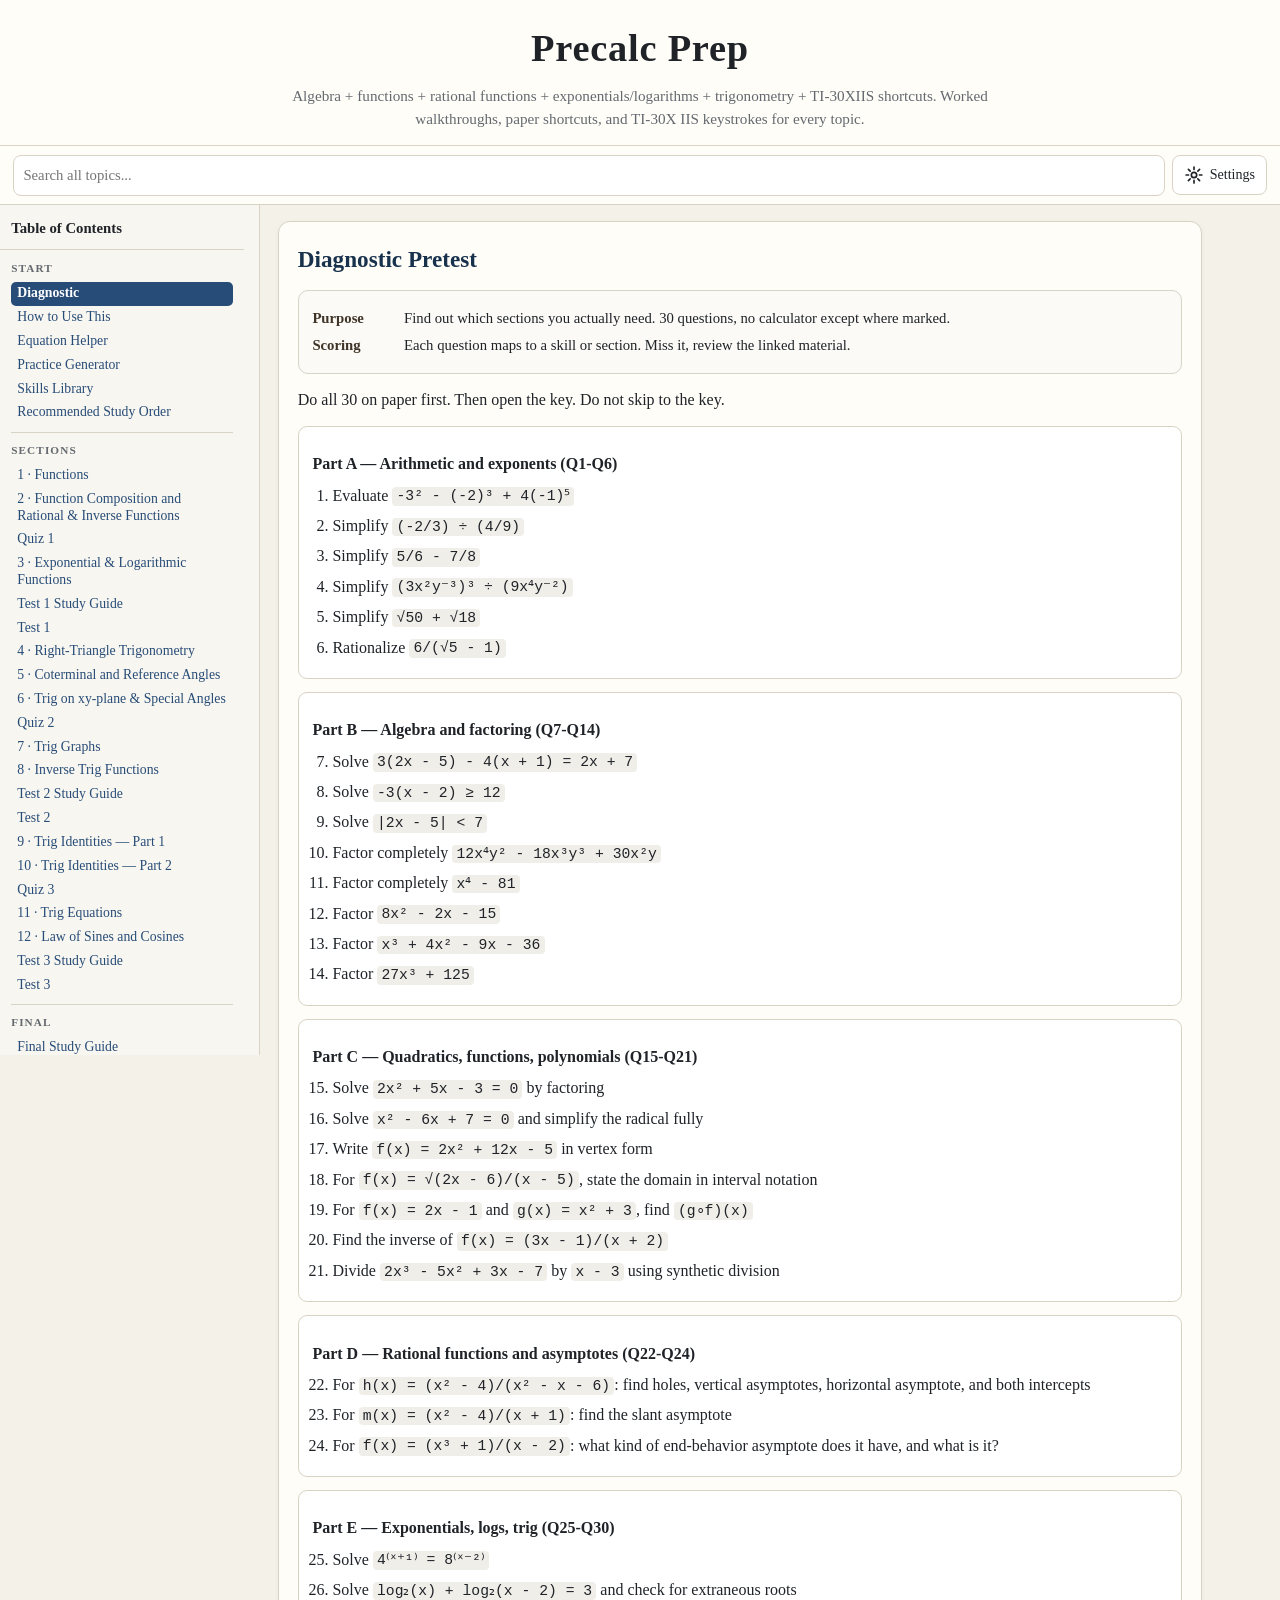
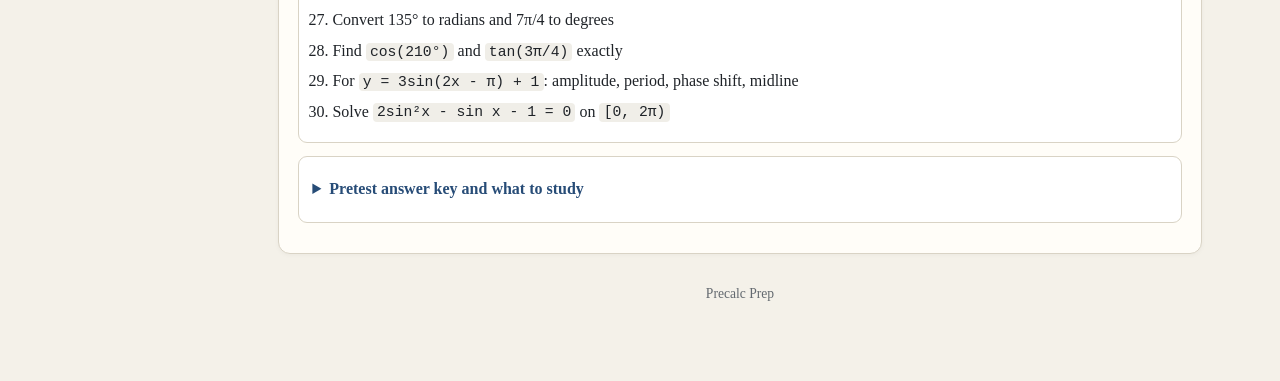
==== precalc-prep.html @ be55c302 "init" ====
<!DOCTYPE html>

<html lang="en">
<head>
<meta charset="utf-8"/>
<meta content="width=device-width,initial-scale=1" name="viewport"/>
<title>Precalc Prep</title>
<link href="manifest.webmanifest" rel="manifest"/>
<link href="icons/icon-180.png" rel="apple-touch-icon"/>
<link href="icons/icon-192.png" rel="icon" type="image/png"/>
<meta content="#274c77" name="theme-color"/>
<meta content="yes" name="apple-mobile-web-app-capable"/>
<meta content="yes" name="mobile-web-app-capable"/>
<meta content="Precalc Prep" name="apple-mobile-web-app-title"/>
<meta content="default" name="apple-mobile-web-app-status-bar-style"/>
<style>
:root{
  --bg:#f4f1e9; --paper:#fffdf8; --ink:#1f2328; --muted:#63696f; --line:#d9d3c5;
  --accent:#274c77; --accent2:#7a4f01; --soft:#eef4fb; --warn:#fff4d6; --good:#eef7ea;
  --ti:#efeaff; --ti-line:#b9aee8; --ti-ink:#3f2f7a;
}
*{box-sizing:border-box}
html{scroll-behavior:smooth}
body{margin:0;font-family:Georgia,"Times New Roman",serif;color:var(--ink);
  background:var(--bg);line-height:1.55;font-size:1rem}
header{background:var(--paper);border-bottom:1px solid var(--line);padding:1.2rem 1.1rem .9rem;text-align:center}
h1{font-size:clamp(1.6rem,4vw,2.4rem);margin:0;letter-spacing:.02em}
.subtitle{color:var(--muted);margin:.3rem auto 0;max-width:760px;font-size:.95rem}
.toolbar{position:sticky;top:0;z-index:20;display:flex;gap:.45rem;flex-wrap:wrap;align-items:center;
  padding:.55rem .8rem;background:rgba(255,253,248,.97);border-bottom:1px solid var(--line);
  backdrop-filter:blur(8px)}
.toolbar input{flex:1;min-width:180px;padding:.5rem .6rem;border:1px solid var(--line);
  border-radius:8px;font:inherit;font-size:.92rem;background:#fff}
button,.btn{border:1px solid var(--line);background:#fff;border-radius:8px;padding:.45rem .7rem;
  font:inherit;font-size:.88rem;cursor:pointer;color:var(--ink)}
button:hover{background:var(--soft)}
button[aria-pressed="true"]{background:var(--accent);color:#fff;border-color:var(--accent)}
.layout{display:grid;grid-template-columns:250px minmax(0,1fr);max-width:1320px;margin:auto;align-items:start}
nav{padding:.8rem .7rem 2rem;border-right:1px solid var(--line);background:#f8f6f0;
  position:sticky;top:50px;max-height:calc(100vh - 50px);overflow:auto}
.navgrp{margin-bottom:.9rem}
nav h2{font-size:.72rem;margin:.2rem 0 .35rem;text-transform:uppercase;letter-spacing:.1em;
  color:var(--muted);font-weight:700}
nav a{display:block;color:var(--accent);text-decoration:none;padding:.24rem .4rem;border-radius:5px;
  font-size:.9rem;line-height:1.3}
nav a:hover{background:var(--soft)}
nav a.active{background:var(--accent);color:#fff;font-weight:700}
main{padding:1rem 1.1rem 4rem;max-width:960px;width:100%}
section{background:var(--paper);border:1px solid var(--line);border-radius:12px;
  padding:1.1rem 1.2rem;margin:0 0 1rem;box-shadow:0 1px 5px rgba(0,0,0,.04)}
section[hidden]{display:none}
h2{font-size:1.45rem;margin:.1rem 0 .8rem;color:#18324d}
h3{font-size:1.1rem;margin:1rem 0 .4rem;color:#3f3427}
h4{margin:.85rem 0 .35rem;font-size:1rem}
p{margin:.45rem 0}

/* ---- collapsible topic blocks ---- */
details.blk{border:1px solid var(--line);border-radius:9px;background:#fff;margin:.55rem 0;
  overflow:hidden}
details.blk>summary{cursor:pointer;list-style:none;padding:.6rem .75rem;font-weight:700;
  font-size:1.02rem;color:#2c3f56;background:#faf8f2;display:flex;align-items:center;gap:.5rem}
details.blk>summary::-webkit-details-marker{display:none}
details.blk>summary::before{content:"\25B8";color:var(--muted);font-size:.85em;flex:none;
  transition:transform .15s}
details.blk[open]>summary::before{transform:rotate(90deg)}
details.blk>summary:hover{background:var(--soft)}
.blk-body{padding:.2rem .8rem .8rem}
.blk-title{flex:1}
.ti-btn{flex:none;font-size:.72rem;padding:.22rem .5rem;border-radius:999px;
  border:1px solid var(--ti-line);background:var(--ti);color:var(--ti-ink);font-weight:700;
  letter-spacing:.02em;white-space:nowrap}
.ti-btn:hover{background:#e2daff}
.ti-btn[aria-expanded="true"]{background:var(--ti-ink);color:#fff;border-color:var(--ti-ink)}
.ti-panel{border:1px solid var(--ti-line);background:var(--ti);border-radius:8px;
  padding:.6rem .75rem;margin:.55rem 0 .7rem}
.ti-panel[hidden]{display:none}
.ti-panel h5{margin:0 0 .35rem;font-size:.8rem;text-transform:uppercase;letter-spacing:.08em;
  color:var(--ti-ink)}
.ti-panel p{margin:.3rem 0;font-size:.93rem}
.ti-none{color:#6b5f46;font-style:italic}
.keys{font-family:"Courier New",monospace;background:#fff;border:1px solid var(--ti-line);
  padding:.5rem .6rem;border-radius:6px;margin:.4rem 0;font-size:.86rem;line-height:1.5;
  white-space:pre-wrap;overflow-wrap:anywhere}

/* ---- content boxes ---- */
.rule,.shortcut,.warning,.example,.calc{border-left:5px solid var(--accent);padding:.65rem .8rem;
  margin:.6rem 0;background:var(--soft);border-radius:7px}
.shortcut{border-left-color:var(--accent2);background:#fbf5e9}
.warning{border-left-color:#a65300;background:var(--warn)}
.example{border-left-color:#4b7f52;background:var(--good)}
.calc{border-left-color:#6a5acd;background:#f3f1ff}
.formula{display:block;text-align:center;font-size:1.08rem;margin:.55rem auto;overflow-x:auto;padding:.1rem}
math{font-size:1.05em}
table{width:100%;border-collapse:collapse;margin:.6rem 0;font-size:.93rem}
th,td{border:1px solid var(--line);padding:.45rem .5rem;vertical-align:top;overflow-wrap:anywhere}
th{background:#f2eee4;text-align:left}
code,kbd{font-family:"Courier New",monospace;background:#f0eee8;padding:.08rem .26rem;
  border-radius:4px;font-size:.92em;overflow-wrap:anywhere}
kbd{border:1px solid #cfc8b9;box-shadow:0 1px 0 #aaa}
.checkline{display:flex;gap:.5rem;align-items:flex-start;margin:.25rem 0}
.small{font-size:.9rem;color:var(--muted)}
.two{display:grid;grid-template-columns:1fr 1fr;gap:.9rem}
.card{border:1px solid var(--line);border-radius:9px;padding:.7rem;background:#fff}
details:not(.blk){margin:.5rem 0}
details:not(.blk)>summary{cursor:pointer;font-weight:700;color:var(--accent)}
.guided{border:1px solid #b9c9dc;background:#f8fbff;border-radius:10px;padding:.8rem .9rem;margin:.8rem 0}
.guided h3{margin-top:.1rem;color:#24476b}
.step{border-left:4px solid #5f7ea3;padding:.5rem .7rem;margin:.5rem 0;background:#fff;border-radius:6px}
.step-num{display:inline-block;min-width:1.5rem;height:1.5rem;line-height:1.5rem;text-align:center;
  border-radius:50%;background:var(--accent);color:#fff;font-weight:700;margin-right:.4rem;font-size:.85rem}
.paper-box,.calc-box,.mistake-box,.why-box{border-radius:8px;padding:.6rem .75rem;margin:.5rem 0}
.paper-box{background:#fff7e8;border:1px solid #e3c99a}
.calc-box{background:#f3f1ff;border:1px solid #cbc4ef}
.mistake-box{background:#fff0ef;border:1px solid #e3aaa6}
.why-box{background:#eef7ea;border:1px solid #b9d7b3}
.worked-title{font-weight:700;font-size:1rem;margin-top:.5rem;color:#3d2f20}
.exbox{border:1px solid #b9d7b3;background:#f4faf1;border-radius:9px;padding:.7rem .8rem;margin:.7rem 0}
.exbox .worked-title{margin-top:0}
.move,.stack{font-family:"Courier New",monospace;background:#fffdf2;border:1px dashed #cbbd97;
  padding:.55rem .65rem;border-radius:6px;white-space:pre-wrap;margin:.5rem 0;font-size:.87rem;
  line-height:1.5;overflow-wrap:anywhere}
@media screen and (max-width:700px){
  .move,.stack{white-space:pre;overflow-wrap:normal;overflow-x:auto;-webkit-overflow-scrolling:touch;font-size:.8rem}
}
.stack{background:#fff;border:1px solid var(--line)}
.qa{border:1px solid var(--line);border-radius:9px;background:#fff;padding:.75rem .85rem;margin:.8rem 0}
.qa ol{margin:.4rem 0 .3rem 1.25rem;padding:0}
.qa ol li{margin:.35rem 0}
.pretest{border:2px solid #9db6cf;background:#f6fbff}
.assess{border:2px solid #c9ae7a;background:#fffdf3}
.knowledge-meta{border:1px solid var(--line);background:#fbfaf6;border-radius:10px;
  padding:.7rem .85rem;margin:.1rem 0 .9rem;font-size:.92rem}
.knowledge-row{margin:.28rem 0}
.knowledge-label{display:inline-block;min-width:88px;font-weight:700;color:#3f3427}
.tag{display:inline-block;text-decoration:none;border:1px solid #c9d7e8;background:#eef4fb;
  color:var(--accent);border-radius:999px;padding:.1rem .45rem;margin:.06rem .12rem .06rem 0;font-size:.82rem}
.xref{display:inline-block;text-decoration:none;color:var(--accent);
  border-bottom:1px dotted var(--accent);margin:.06rem .3rem .06rem 0}
.xref:hover,.tag:hover{background:#e3edf8}
.backlinks{margin-top:.9rem;padding-top:.7rem;border-top:1px dashed var(--line);font-size:.9rem}
.mini-index{display:grid;grid-template-columns:repeat(auto-fit,minmax(200px,1fr));gap:.6rem;margin:.7rem 0}
.mini-card{border:1px solid var(--line);border-radius:8px;padding:.6rem .65rem;background:#fff}
.mini-card a{font-weight:700;color:var(--accent);text-decoration:none}
.section-anchor{scroll-margin-top:70px}
.footer-note{text-align:center;color:var(--muted);padding:.8rem;font-size:.85rem}
.nores{padding:1rem;color:var(--muted);text-align:center}



/* ================================ DARK THEME ================================ */
html[data-theme="dark"]{
  --bg:#12171d;
  --paper:#1b222a;
  --ink:#e9edf2;
  --muted:#aeb7c2;
  --line:#3c4652;
  --accent:#8fc5ff;
  --accent2:#e3b96b;
  --soft:#253342;
  --warn:#3a2d16;
  --good:#1f3428;
  --ti:#2c2740;
  --ti-line:#756aa6;
  --ti-ink:#ddd5ff;
  color-scheme:dark;
}
html[data-theme="dark"] body{background:var(--bg);color:var(--ink)}
html[data-theme="dark"] header,
html[data-theme="dark"] section{background:var(--paper);color:var(--ink)}
html[data-theme="dark"] .toolbar{background:rgba(27,34,42,.97)}
html[data-theme="dark"] nav{background:#171d24}
html[data-theme="dark"] h2{color:#cfe5ff}
html[data-theme="dark"] h3,
html[data-theme="dark"] .worked-title,
html[data-theme="dark"] .knowledge-label,
html[data-theme="dark"] .fig-step,
html[data-theme="dark"] .fig .panel-title{color:#eadfcf}
html[data-theme="dark"] button,
html[data-theme="dark"] .btn,
html[data-theme="dark"] .toolbar input,
html[data-theme="dark"] .card,
html[data-theme="dark"] .mini-card,
html[data-theme="dark"] .qa,
html[data-theme="dark"] .step,
html[data-theme="dark"] .keys,
html[data-theme="dark"] .stack,
html[data-theme="dark"] figure.fig{background:#202832;color:var(--ink);border-color:var(--line)}
html[data-theme="dark"] .toolbar input{color:var(--ink)}
html[data-theme="dark"] button:hover{background:var(--soft)}
html[data-theme="dark"] details.blk{background:#202832;border-color:var(--line)}
html[data-theme="dark"] details.blk>summary{background:#1d252e;color:#d7e8fb}
html[data-theme="dark"] details.blk>summary:hover{background:var(--soft)}
html[data-theme="dark"] .rule{background:#213140}
html[data-theme="dark"] .shortcut{background:#352d20}
html[data-theme="dark"] .warning{background:#3a291b}
html[data-theme="dark"] .example,
html[data-theme="dark"] .why-box,
html[data-theme="dark"] .exbox{background:#203329}
html[data-theme="dark"] .calc,
html[data-theme="dark"] .calc-box{background:#292641}
html[data-theme="dark"] .paper-box{background:#352d20}
html[data-theme="dark"] .mistake-box{background:#3a2424}
html[data-theme="dark"] .guided{background:#1d2b39;border-color:#49647e}
html[data-theme="dark"] .move{background:#2d2a20;border-color:#81765c;color:var(--ink)}
html[data-theme="dark"] .knowledge-meta{background:#1d252d;border-color:var(--line)}
html[data-theme="dark"] th{background:#252d36}
html[data-theme="dark"] code,
html[data-theme="dark"] kbd{background:#2b333d;color:#f0f3f6}
html[data-theme="dark"] kbd{border-color:#596472;box-shadow:0 1px 0 #111}
html[data-theme="dark"] .tag{background:#223447;border-color:#44617e;color:#b9dcff}
html[data-theme="dark"] .xref{color:#a9d3ff;border-color:#a9d3ff}
html[data-theme="dark"] .xref:hover,
html[data-theme="dark"] .tag:hover{background:#2b4157}
html[data-theme="dark"] .ti-panel{background:var(--ti);color:var(--ink)}
html[data-theme="dark"] .ti-panel h5,
html[data-theme="dark"] .ti-btn{color:var(--ti-ink)}
html[data-theme="dark"] .ti-btn{background:#312b48}
html[data-theme="dark"] .ti-btn[aria-expanded="true"]{background:var(--ti-ink);color:#181326;border-color:var(--ti-ink)}
html[data-theme="dark"] button[aria-pressed="true"],
html[data-theme="dark"] nav a.active{background:#376b96;color:#fff;border-color:#6ea9db}
html[data-theme="dark"] .fig-eq{background:#202832}
html[data-theme="dark"] .fig .hole{fill:#202832}
html[data-theme="dark"] .fig .panel{stroke:var(--line)}
html[data-theme="dark"] .fig .asym,
html[data-theme="dark"] .fig .dirline{stroke:var(--accent2)}
html[data-theme="dark"] .fig .albl{fill:var(--accent2)}
html[data-theme="dark"] .fig .panel-title{fill:#eadfcf}
html[data-theme="dark"] .ti-none{color:#c8c0b1}
html[data-theme="dark"] .toolbar input::placeholder{color:#9eabb8}

button:focus-visible,.btn:focus-visible,input:focus-visible,summary:focus-visible,a:focus-visible{
  outline:3px solid var(--accent);outline-offset:2px
}

@media(max-width:920px){
  .layout{display:block}
  nav{position:relative;top:0;max-height:42vh;overflow:auto;border-right:0;border-bottom:1px solid var(--line)}
  nav .navgrp{margin-bottom:.6rem}
  .toolbar{gap:.35rem;padding:.45rem .55rem}
  .toolbar input{flex:1 1 100%;min-width:0}
  button,.btn{min-height:38px}
  main{padding:.8rem .7rem 3rem}
  section{padding:.85rem .8rem}
  .two{grid-template-columns:1fr}
  table{display:block;max-width:100%;overflow-x:auto;-webkit-overflow-scrolling:touch}
  .formula{max-width:100%;overflow-x:auto}
}
@media(max-width:520px){
  .toolbar button{flex:1 1 auto}
  nav a{padding:.34rem .4rem}
}



/* ================================ SKILLS LIBRARY ================================ */
.skills-library-entry{border-left:4px solid var(--accent)}
.skills-library-entry>h2{margin-bottom:.65rem}
@media print{
  .skills-library-entry{border-left:0}
}

/* ================================ PRACTICE SHEET BUILDER ================================ */
.practice-overlay[hidden]{display:none}
.practice-overlay{position:fixed;inset:0;z-index:80;background:rgba(0,0,0,.46);padding:1rem;overflow:auto;
  display:flex;align-items:flex-start;justify-content:center}
body.practice-open{overflow:hidden}
.practice-builder{width:min(920px,100%);max-height:calc(100vh - 2rem);overflow:auto;margin:auto;
  background:var(--paper);color:var(--ink);border:1px solid var(--line);border-radius:14px;
  box-shadow:0 18px 60px rgba(0,0,0,.28);padding:1rem}
.practice-builder-head{display:flex;align-items:flex-start;justify-content:space-between;gap:1rem;
  padding-bottom:.65rem;border-bottom:1px solid var(--line)}
.practice-builder-head h2{margin:0 0 .2rem}
.practice-close{flex:none}
.practice-builder-grid{display:grid;grid-template-columns:minmax(220px,.72fr) minmax(300px,1.28fr);gap:.8rem;margin-top:.8rem}
.practice-fieldset{min-width:0;border:1px solid var(--line);border-radius:10px;padding:.7rem .75rem;background:var(--paper)}
.practice-fieldset legend{font-weight:700;color:var(--ink);padding:0 .3rem}
.practice-check-grid{display:grid;grid-template-columns:repeat(2,minmax(0,1fr));gap:.28rem .65rem}
.practice-check-grid label,.practice-skill-list label,.practice-option-check{display:flex;align-items:flex-start;gap:.42rem;cursor:pointer}
.practice-check-grid input,.practice-skill-list input,.practice-option-check input{margin-top:.22rem;flex:none}
.practice-skill-search-label{display:block;font-size:.82rem;font-weight:700;color:var(--muted);margin-bottom:.25rem}
#practice-skill-search{width:100%;padding:.48rem .55rem;border:1px solid var(--line);border-radius:8px;
  background:#fff;color:var(--ink);font:inherit;font-size:.9rem}
.practice-skill-list{max-height:250px;overflow:auto;margin-top:.5rem;padding-right:.2rem;display:grid;gap:.28rem}
.practice-skill-list label{padding:.24rem .3rem;border-radius:6px}
.practice-skill-list label[hidden],.practice-skill-group[hidden]{display:none}
.practice-skill-list label:hover{background:var(--soft)}
.practice-skill-group{font-size:.76rem;text-transform:uppercase;letter-spacing:.07em;color:var(--muted);font-weight:700;
  margin:.5rem .1rem .12rem;border-top:1px solid var(--line);padding-top:.45rem}
.practice-skill-group:first-child{border-top:0;margin-top:0;padding-top:0}
.practice-options{display:grid;grid-template-columns:repeat(2,minmax(180px,1fr));gap:.65rem .85rem;margin-top:.8rem}
.practice-options>label:not(.practice-option-check){display:grid;gap:.25rem;font-weight:700}
.practice-options select{width:100%;padding:.45rem .5rem;border:1px solid var(--line);border-radius:8px;background:#fff;color:var(--ink);font:inherit}
.practice-option-check{align-self:end;padding:.45rem 0;font-weight:400}
.practice-status{margin-top:.8rem;padding:.62rem .72rem;border:1px solid var(--line);border-radius:8px;background:var(--soft)}
.practice-status strong{color:var(--ink)}
.practice-status.warn{background:var(--warn)}
.practice-actions{display:flex;justify-content:flex-end;gap:.5rem;margin-top:.8rem}
html[data-theme="dark"] #practice-skill-search,html[data-theme="dark"] .practice-options select{background:#161b22;color:var(--ink);border-color:var(--line)}
@media(max-width:720px){
  .practice-overlay{padding:.45rem}
  .practice-builder{max-height:calc(100vh - .9rem);border-radius:10px;padding:.75rem}
  .practice-builder-grid,.practice-options{grid-template-columns:1fr}
  .practice-check-grid{grid-template-columns:repeat(3,minmax(0,1fr))}
  .practice-skill-list{max-height:32vh}
}
@media(max-width:430px){
  .practice-check-grid{grid-template-columns:repeat(2,minmax(0,1fr))}
  .practice-builder-head{gap:.5rem}
}

/* ================================ FIGURES ================================ */
figure.fig{margin:.85rem 0;padding:.6rem .65rem;border:1px solid var(--line);border-radius:9px;
  background:#fff;max-width:520px;break-inside:avoid}
figure.fig.wide{max-width:100%}
figure.fig[hidden]{display:none}
.fig-holder{width:100%}
.fig svg.figsvg{display:block;width:100%;height:auto;max-width:100%;overflow:visible}
.fig figcaption{font-size:.87rem;color:var(--muted);margin-top:.45rem;line-height:1.4}
.fig-final,.fig-steplist{display:none}
.fig-ctl{display:flex;flex-wrap:wrap;gap:.4rem;align-items:center;margin-top:.5rem;
  font-size:.85rem;color:var(--muted)}
.fig-ctl button{font-size:.82rem;padding:.28rem .6rem}
.fig-ctl button[disabled]{opacity:.4;cursor:default}
.fig-count{font-weight:700;color:var(--ink);white-space:nowrap}
.fig-step{flex:1 1 100%;color:#3f3427}
.fig-eq{font-family:"Courier New",monospace;font-size:.86rem;background:#faf8f2;
  border:1px solid var(--line);border-radius:6px;padding:.35rem .5rem;margin-bottom:.45rem;
  overflow-wrap:anywhere}
.fig-sliders{gap:.55rem}
.fig-field{display:flex;align-items:center;gap:.3rem;font-size:.82rem}
.fig-field input[type=range]{width:98px}
.fig-field b{min-width:2.2em;text-align:right;color:var(--ink)}
.fig-printnote{display:none}

/* figure ink: meaning carried by dash pattern and weight, never by colour alone */
.fig .grid{stroke:var(--line);stroke-width:.6;fill:none}
.fig .ax{stroke:var(--ink);stroke-width:1.1;fill:none}
.fig .axhead{fill:var(--ink);stroke:none}
.fig .curve{stroke:var(--accent);stroke-width:2.2;fill:none;stroke-linejoin:round;stroke-linecap:round}
.fig .curve2{stroke:var(--accent);stroke-width:1.8;fill:none;stroke-dasharray:7 4}
.fig .ghost{stroke:var(--muted);stroke-width:1.4;fill:none;stroke-dasharray:2 3;opacity:.75}
.fig .asym{stroke:#a65300;stroke-width:1.3;fill:none;stroke-dasharray:8 4}
.fig .dirline{stroke:#a65300;stroke-width:1.3;fill:none;stroke-dasharray:8 4}
.fig .helper{stroke:var(--muted);stroke-width:1;fill:none;stroke-dasharray:3 3}
.fig .axisline{stroke:var(--muted);stroke-width:1;fill:none;stroke-dasharray:5 4}
.fig .midline{stroke:var(--muted);stroke-width:1.2;fill:none;stroke-dasharray:6 3}
.fig .secant{stroke:var(--accent2);stroke-width:1.8;fill:none}
.fig .vec{stroke:var(--accent);stroke-width:2.4;fill:none;stroke-linecap:round}
.fig .spoke{stroke:var(--line);stroke-width:.8;fill:none}
.fig .term{stroke:var(--accent);stroke-width:2.2;fill:none}
.fig .init{stroke:var(--ink);stroke-width:1.6;fill:none}
.fig .arc{stroke:var(--accent2);stroke-width:1.4;fill:none}
.fig .arc2{stroke:var(--muted);stroke-width:1.2;fill:none;stroke-dasharray:4 3}
.fig .ebline{stroke:var(--muted);stroke-width:1.4;fill:none}
.fig .solbar{stroke:var(--accent);stroke-width:4;fill:none;stroke-linecap:butt}
.fig .dot{fill:var(--accent);stroke:none}
.fig .hole{fill:#fff;stroke:var(--accent);stroke-width:1.8}
.fig .shade{fill:var(--accent);opacity:.13;stroke:none}
.fig .panel{fill:none;stroke:var(--line);stroke-width:.8}
.fig text{font-family:Georgia,"Times New Roman",serif}
.fig .lbl{font-size:11.5px;fill:var(--ink)}
.fig .clbl{font-size:11.5px;fill:var(--accent);font-style:italic}
.fig .albl{font-size:10.5px;fill:#a65300}
.fig .tick{font-size:9.5px;fill:var(--muted)}
.fig .axname{font-size:11px;fill:var(--muted);font-style:italic}
.fig .note{font-size:11.5px;fill:var(--ink)}
.fig .note.small{font-size:10px;fill:var(--muted)}
.fig .panel-title{font-size:11px;fill:#3f3427;font-weight:700}
.fig .qlab{font-size:15px;fill:var(--ink);font-weight:700}
.fig .sign{font-size:17px;fill:var(--accent);font-weight:700}
.fig .uc-ang{font-size:10px;fill:var(--ink)}
.fig .uc-pt{font-size:9.5px;fill:var(--muted)}

@media(max-width:920px){
  figure.fig{max-width:100%;padding:.45rem}
  .fig-field input[type=range]{width:76px}
}

/* ================================ PRINT ================================ */
@media print{
  @page{size:letter portrait;margin:0.55in 0.5in}
  html[data-theme="dark"]{
    --bg:#fff;--paper:#fff;--ink:#000;--muted:#444;--line:#999;
    --accent:#000;--accent2:#000;--soft:#fff;--warn:#fff;--good:#fff;
    --ti:#fff;--ti-line:#999;--ti-ink:#000;color-scheme:light
  }
  html,body{background:#fff!important;color:#000!important;font-size:9.5pt;line-height:1.38;margin:0;padding:0}
  .toolbar,nav,.practice-overlay,.ti-btn,#btn-expand,#btn-collapse,#btn-ti,.backlinks,.checkline input{display:none!important}
  header{border:0;padding:0 0 .3rem;text-align:left}
  h1{font-size:17pt}
  .subtitle{font-size:8.5pt;max-width:none;margin:.1rem 0 0}
  .layout{display:block;max-width:none}
  main{max-width:none;padding:0;width:auto}

  /* every section prints, regardless of the on-screen router */
  main section{display:block!important;border:0;border-radius:0;box-shadow:none;background:#fff;
    padding:0;margin:0 0 .35in;break-inside:auto;break-before:page}
  main section:first-of-type{break-before:auto}

  main section.course-shell{display:none!important}
  html[data-theme="dark"] body,
  html[data-theme="dark"] header,
  html[data-theme="dark"] main section,
  html[data-theme="dark"] details.blk,
  html[data-theme="dark"] details.blk>summary,
  html[data-theme="dark"] .card,
  html[data-theme="dark"] .mini-card,
  html[data-theme="dark"] .qa,
  html[data-theme="dark"] .step,
  html[data-theme="dark"] .keys,
  html[data-theme="dark"] .stack,
  html[data-theme="dark"] figure.fig{background:#fff!important;color:#000!important}
  html[data-theme="dark"] h1,
  html[data-theme="dark"] h2,
  html[data-theme="dark"] h3,
  html[data-theme="dark"] h4,
  html[data-theme="dark"] .worked-title,
  html[data-theme="dark"] .knowledge-label,
  html[data-theme="dark"] .fig-step,
  html[data-theme="dark"] .ti-none{color:#000!important}
  html[data-theme="dark"] .fig text{fill:#000!important}
  h2{font-size:13pt;margin:0 0 .12in;padding-bottom:.04in;border-bottom:1.5pt solid #333;
    break-after:avoid;break-inside:avoid}
  h3{font-size:10.5pt;margin:.12in 0 .04in;break-after:avoid;break-inside:avoid}
  h4{font-size:9.8pt;margin:.09in 0 .03in;break-after:avoid}
  .worked-title{break-after:avoid}

  /* collapsibles are forced open by script; kill the affordances */
  details.blk{border:0;border-radius:0;margin:.1in 0;overflow:visible;break-inside:auto}
  details.blk>summary{background:none;padding:.02in 0;font-size:10.5pt;color:#3f3427;
    border-bottom:.5pt solid #bbb;display:block;break-after:avoid}
  details.blk>summary::before{content:""}
  .blk-body{padding:.04in 0 0}
  details:not(.blk)>summary{font-size:9.5pt;color:#000}
  details[open]>summary{break-after:avoid}

  /* nothing may overflow the page width */
  *{overflow:visible!important}
  pre,code,kbd,.keys,.move,.stack{white-space:pre-wrap!important;overflow-wrap:anywhere!important;
    word-break:break-word!important}
  .keys,.move,.stack{font-size:8pt;line-height:1.35;padding:.05in .07in;margin:.05in 0;
    background:#fafafa;border:.5pt solid #bbb;break-inside:avoid}
  code,kbd{background:#f2f2f2;border:0;box-shadow:none;font-size:8.6pt;padding:0 .02in}
  .formula{font-size:10pt;margin:.06in auto;overflow-x:visible}

  table{display:table;font-size:8.4pt;margin:.06in 0;break-inside:auto;width:100%;overflow:visible}
  th,td{padding:.03in .05in;border:.5pt solid #999;overflow-wrap:anywhere;word-break:break-word}
  thead{display:table-header-group}
  tr{break-inside:avoid}

  .rule,.shortcut,.warning,.example,.calc,.paper-box,.calc-box,.mistake-box,.why-box,
  .guided,.step,.exbox,.qa,.card,.mini-card,.knowledge-meta,.ti-panel{
    background:#fff!important;border:.5pt solid #aaa;border-left-width:2pt;border-radius:0;
    padding:.05in .07in;margin:.06in 0}
  .step{border-left-width:1.5pt;margin:.04in 0}
  .step-num{background:#333;width:1.1em;min-width:1.1em;height:1.1em;line-height:1.1em;font-size:7.5pt}

  /* TI panels always print, under their topic */
  .ti-panel{display:block!important;border-left-color:#666}
  .ti-panel h5{font-size:7.6pt;margin:0 0 .02in}
  .ti-panel p{font-size:8.6pt;margin:.02in 0}

  .two{display:block}
  .mini-index{display:block;columns:3;column-gap:.2in}
  .mini-card{break-inside:avoid;margin:0 0 .05in;padding:.03in .05in;font-size:8pt}
  a{color:#000;text-decoration:none}
  .xref,.tag{border:0;background:none;padding:0;color:#000}

  /* ---------------- figures ---------------- */
  #btn-fig,.fig-ctl,.fig-sliders{display:none!important}
  figure.fig{display:block!important;width:3.3in;max-width:3.3in;margin:.08in 0 .1in;
    padding:.03in .04in;border:.5pt solid #999;border-radius:0;background:#fff;
    break-inside:avoid;page-break-inside:avoid}
  figure.fig.wide{width:6.4in;max-width:6.4in}
  .fig svg.figsvg{width:100%;height:auto;break-inside:avoid}
  .fig figcaption{font-size:7.6pt;line-height:1.3;color:#333;margin-top:.02in}
  .fig-live{display:none!important}
  .fig-final{display:block!important}
  .fig-steplist{display:block!important;margin:.03in 0 0 .18in;padding:0;font-size:7.6pt;line-height:1.3}
  .fig-steplist li{margin:.01in 0;break-inside:avoid}
  .fig-eq{font-size:7.8pt;background:#fff;border:.5pt solid #999;padding:.02in .03in;margin:0 0 .03in}
  .fig-printnote{display:block;font-size:7.4pt;color:#333;margin-top:.03in}

  /* grayscale ink: dash pattern and weight carry the meaning */
  .fig .grid{stroke:#ccc;stroke-width:.5}
  .fig .ax{stroke:#000;stroke-width:.9}
  .fig .axhead{fill:#000}
  .fig .curve{stroke:#000;stroke-width:1.6}
  .fig .curve2{stroke:#000;stroke-width:1.2;stroke-dasharray:6 3}
  .fig .ghost{stroke:#888;stroke-width:1;stroke-dasharray:2 2.5;opacity:1}
  .fig .asym,.fig .dirline{stroke:#000;stroke-width:.9;stroke-dasharray:6 3}
  .fig .helper,.fig .axisline,.fig .arc2{stroke:#666;stroke-width:.8;stroke-dasharray:3 2.5}
  .fig .midline{stroke:#444;stroke-width:.9;stroke-dasharray:5 2.5}
  .fig .secant{stroke:#000;stroke-width:1.2}
  .fig .vec,.fig .term{stroke:#000;stroke-width:1.6}
  .fig .init{stroke:#000;stroke-width:1.2}
  .fig .arc{stroke:#000;stroke-width:1}
  .fig .spoke{stroke:#bbb;stroke-width:.5}
  .fig .ebline{stroke:#444;stroke-width:1}
  .fig .solbar{stroke:#000;stroke-width:3}
  .fig .dot{fill:#000}
  .fig .hole{fill:#fff;stroke:#000;stroke-width:1.3}
  .fig .shade{fill:#000;opacity:.12}
  .fig .panel{stroke:#999}
  .fig .lbl,.fig .note,.fig .clbl,.fig .albl{fill:#000}
  .fig .tick,.fig .axname,.fig .uc-pt,.fig .note.small{fill:#444}
  .fig .sign{fill:#000}

  /* bump type inside the viewBox so labels survive the scale down */
  .fig .lbl,.fig .note,.fig .clbl{font-size:14px}
  .fig .tick,.fig .axname,.fig .albl,.fig .uc-ang{font-size:12px}
  .fig .uc-pt,.fig .note.small{font-size:11px}
  .fig .panel-title{font-size:13px}
  .fig .qlab{font-size:17px}
  .fig .sign{font-size:19px}

  .footer-note{display:none}
  p{orphans:3;widows:3}
  ol,ul{margin:.04in 0 .04in .22in;padding:0}
  li{margin:.02in 0;break-inside:avoid}
}


/* ================================ PRACTICE SHEET OUTPUT ================================ */
.practice-actions{flex-wrap:wrap;align-items:center}
.practice-action-spacer{flex:1 1 auto}
#practice-generate{background:var(--accent);border-color:var(--accent);color:#fff;font-weight:700}
#practice-generate:hover{filter:brightness(1.08)}
.practice-actions button:disabled{opacity:.45;cursor:not-allowed}
.practice-sheet-preview[hidden]{display:none}
.practice-sheet-preview{margin-top:1rem;border-top:1px solid var(--line);padding-top:1rem}
.practice-sheet-document{background:var(--paper);color:var(--ink);border:1px solid var(--line);border-radius:10px;padding:1rem}
.practice-sheet-document h1{font-size:1.45rem;margin:0 0 .45rem;text-align:left}
.practice-sheet-document h2{font-size:1.18rem;margin:1rem 0 .55rem}
.practice-sheet-meta{font-size:.9rem;color:var(--muted);margin:.16rem 0}
.practice-name-date{display:grid;grid-template-columns:1fr 1fr;gap:1rem;margin:.9rem 0 1rem}
.practice-name-date span{display:block;border-bottom:1px solid var(--ink);min-height:1.5rem;padding:.1rem .2rem}
.practice-question-list,.practice-answer-list{margin:.45rem 0 .2rem 1.5rem;padding:0}
.practice-question-list>li,.practice-answer-list>li{padding-left:.15rem;margin:.65rem 0}
.practice-question-text{font-size:1rem}
.practice-work-space{height:3.1rem;border-bottom:1px dotted var(--line);margin:.35rem 0 .15rem}
.practice-calc-mark{display:inline-block;margin-left:.4rem;font-size:.72rem;border:1px solid var(--line);border-radius:999px;padding:.03rem .36rem;color:var(--muted);vertical-align:middle}
.practice-answer-key{margin-top:1.2rem;border-top:3px double var(--line);padding-top:.6rem}
.practice-answer{margin:.15rem 0}
.practice-worked{margin:.32rem 0 .15rem;padding:.42rem .55rem;border-left:3px solid var(--accent);background:var(--soft);border-radius:4px}
.practice-shortage{margin:.7rem 0;padding:.48rem .6rem;border:1px solid var(--line);background:var(--warn);border-radius:7px}
#practice-print-root{display:none}
html[data-theme="dark"] .practice-sheet-document{background:var(--paper);color:var(--ink)}
@media(max-width:720px){
  .practice-action-spacer{display:none}
  .practice-actions{justify-content:stretch}
  .practice-actions button{flex:1 1 145px}
  .practice-name-date{grid-template-columns:1fr}
  .practice-sheet-document{padding:.7rem}
}
@media print{
  body.practice-print-mode{background:#fff!important;color:#000!important}
  body.practice-print-mode > *:not(#practice-print-root){display:none!important}
  body.practice-print-mode #practice-print-root{display:block!important;background:#fff!important;color:#000!important;margin:0;padding:0}
  body.practice-print-mode #practice-print-root .practice-sheet-document{display:block!important;background:#fff!important;color:#000!important;border:0!important;border-radius:0!important;padding:0!important;margin:0!important}
  body.practice-print-mode #practice-print-root h1{font-size:18pt!important;margin:0 0 .08in!important;border:0!important;color:#000!important}
  body.practice-print-mode #practice-print-root h2{font-size:14pt!important;margin:.08in 0 .08in!important;border-bottom:1.5pt solid #333!important;color:#000!important}
  body.practice-print-mode #practice-print-root .practice-sheet-meta{font-size:9pt!important;color:#222!important;margin:.02in 0!important}
  body.practice-print-mode #practice-print-root .practice-name-date{display:grid!important;grid-template-columns:1fr 1fr!important;gap:.35in!important;margin:.15in 0 .18in!important}
  body.practice-print-mode #practice-print-root .practice-name-date span{border-bottom:1pt solid #000!important;min-height:.22in!important;color:#000!important}
  body.practice-print-mode #practice-print-root .practice-question-list,
  body.practice-print-mode #practice-print-root .practice-answer-list{margin:.06in 0 .02in .24in!important;padding:0!important}
  body.practice-print-mode #practice-print-root .practice-question-list>li{margin:0 0 .10in!important;padding-left:.04in!important;break-inside:avoid!important;page-break-inside:avoid!important}
  body.practice-print-mode #practice-print-root .practice-answer-list>li{margin:0 0 .08in!important;padding-left:.04in!important;break-inside:avoid!important;page-break-inside:avoid!important}
  body.practice-print-mode #practice-print-root .practice-question-text{font-size:10.5pt!important;color:#000!important}
  body.practice-print-mode #practice-print-root .practice-work-space{height:.52in!important;border-bottom:.5pt dotted #aaa!important;margin:.04in 0 .02in!important}
  body.practice-print-mode #practice-print-root .practice-calc-mark{font-size:7.5pt!important;color:#333!important;border:.5pt solid #999!important;background:#fff!important}
  body.practice-print-mode #practice-print-root .practice-answer-key{break-before:page!important;page-break-before:always!important;border-top:0!important;margin:0!important;padding:0!important}
  body.practice-print-mode #practice-print-root .practice-answer,
  body.practice-print-mode #practice-print-root .practice-worked{color:#000!important;background:#fff!important;font-size:9.5pt!important}
  body.practice-print-mode #practice-print-root .practice-worked{border:0!important;border-left:1.5pt solid #555!important;border-radius:0!important;padding:.03in .06in!important;margin:.03in 0!important}
  body.practice-print-mode #practice-print-root .practice-shortage{background:#fff!important;color:#000!important;border:1pt solid #777!important;border-radius:0!important;font-size:8.5pt!important;padding:.04in .06in!important}
  body.practice-print-mode #practice-print-root code,
  body.practice-print-mode #practice-print-root kbd{color:#000!important;background:#f2f2f2!important}
}



/* ================================ STAGE 11 ASSESSMENTS ================================ */
.assessment-section .assessment-questions>ol{padding-left:1.55rem}
.assessment-section .assessment-questions>ol>li{margin:.55rem 0;padding-left:.18rem}
.assessment-answers{margin-top:1rem;border-top:2px solid var(--line);padding-top:.35rem}
.assessment-answers>div>ol{padding-left:1.55rem}
.assessment-answers>div>ol>li{margin:.58rem 0;padding-left:.18rem}
.study-checklist .card label{display:inline-flex;gap:.45rem;align-items:flex-start;margin:.2rem 0;line-height:1.35}
.study-checklist .card input{margin-top:.2rem;flex:none}
.study-practice-btn{font-weight:700}
@media print{
  .assessment-answers{break-before:page;page-break-before:always}
  .study-practice-btn{display:none!important}
}


/* PRINT RELIABILITY + PRINTABLE STUDY TOOLS */
.print-tools-overlay[hidden]{display:none}.print-tools-overlay{position:fixed;inset:0;z-index:85;background:rgba(0,0,0,.48);padding:1rem;overflow:auto;display:flex;justify-content:center;align-items:flex-start}.print-tools-dialog{width:min(900px,100%);margin:auto;background:var(--paper);color:var(--ink);border:1px solid var(--line);border-radius:14px;padding:1rem;box-shadow:0 18px 60px rgba(0,0,0,.3)}.print-tools-head{display:flex;justify-content:space-between;gap:1rem;align-items:flex-start;border-bottom:1px solid var(--line);padding-bottom:.6rem}.print-tools-head h2{margin:0}.print-tools-grid{display:grid;grid-template-columns:1fr 1fr;gap:.8rem;margin-top:.8rem}.print-tool-card{border:1px solid var(--line);border-radius:10px;padding:.8rem}.print-tool-card h3{margin-top:0}.print-tool-card label{display:grid;gap:.25rem;font-weight:700}.print-tool-card select{font:inherit;padding:.45rem;border:1px solid var(--line);border-radius:7px;background:var(--paper);color:var(--ink)}.print-tool-actions{display:flex;gap:.5rem;flex-wrap:wrap;margin-top:.7rem}.print-tools-preview{margin-top:1rem;border-top:1px solid var(--line);padding-top:1rem;max-height:55vh;overflow:auto}#study-tools-print-root{display:none}.flash-preview-grid{display:grid;grid-template-columns:repeat(2,minmax(0,1fr));gap:.5rem}.flash-card-preview{border:1px solid var(--line);border-radius:8px;padding:.65rem;min-height:7rem}.flash-card-preview b{display:block;margin-bottom:.3rem}.quickref-document{background:#fff;color:#000}.quickref-page{background:#fff;color:#000;padding:.3rem;margin:.4rem 0;border:1px solid #aaa}.quickref-page h1{font-size:1.2rem}.quickref-cols{display:grid;grid-template-columns:1fr 1fr;gap:.7rem}.quickref-page h2{font-size:.95rem;margin:.45rem 0 .12rem}.quickref-page p{font-size:.78rem;line-height:1.25;margin:.12rem 0}@media(max-width:720px){.print-tools-grid,.quickref-cols,.flash-preview-grid{grid-template-columns:1fr}}
@media print{.print-tools-overlay{display:none!important}body.study-tools-print-mode>*:not(#study-tools-print-root){display:none!important}body.study-tools-print-mode #study-tools-print-root{display:block!important;margin:0!important;padding:0!important;background:#fff!important;color:#000!important}body.study-tools-print-mode #study-tools-print-root *{box-sizing:border-box}body.study-tools-print-mode #study-tools-print-root .flash-print-page{width:7.5in;height:10in;display:grid!important;grid-template-columns:3.75in 3.75in;grid-template-rows:repeat(3,3.333in);break-after:page;page-break-after:always;margin:0;padding:0}body.study-tools-print-mode #study-tools-print-root .flash-print-page:last-child{break-after:auto;page-break-after:auto}body.study-tools-print-mode #study-tools-print-root .flash-print-card{width:3.75in;height:3.333in;border:.7pt solid #555;padding:.18in;display:flex;flex-direction:column;justify-content:center;align-items:center;text-align:center;overflow:hidden!important;break-inside:avoid!important;background:#fff!important;color:#000!important}body.study-tools-print-mode #study-tools-print-root .flash-print-card .flash-section-label{font:700 8pt Arial,sans-serif;text-transform:uppercase;letter-spacing:.05em;margin-bottom:.12in;color:#444}body.study-tools-print-mode #study-tools-print-root .flash-print-card h2{font:700 15pt Georgia,serif;margin:0;border:0!important}body.study-tools-print-mode #study-tools-print-root .flash-print-card p{font:11pt/1.35 Georgia,serif;margin:.08in 0 0}body.study-tools-print-mode #study-tools-print-root .flash-blank{border-color:#bbb}body.study-tools-print-mode #study-tools-print-root .quickref-page{width:7.5in;height:10in!important;min-height:10in!important;max-height:10in!important;overflow:hidden!important;border:0!important;margin:0!important;padding:.12in!important;break-after:page!important;page-break-after:always!important;background:#fff!important;color:#000!important}body.study-tools-print-mode #study-tools-print-root .quickref-page:last-child{break-after:auto!important;page-break-after:auto!important}body.study-tools-print-mode #study-tools-print-root .quickref-page h1{font:700 14pt Georgia,serif;margin:0 0 .04in!important;border-bottom:1.2pt solid #222!important;padding-bottom:.03in!important}body.study-tools-print-mode #study-tools-print-root .quickref-sub{font:italic 7.5pt Arial,sans-serif;margin:0 0 .05in!important}body.study-tools-print-mode #study-tools-print-root .quickref-cols{display:grid!important;grid-template-columns:1fr 1fr!important;gap:.14in!important}body.study-tools-print-mode #study-tools-print-root .quickref-page h2{font:700 9.3pt Georgia,serif;margin:.055in 0 .015in!important;padding:0!important;border:0!important}body.study-tools-print-mode #study-tools-print-root .quickref-page p{font:7.5pt/1.18 Arial,sans-serif;margin:.012in 0!important}body.study-tools-print-mode #study-tools-print-root .quickref-foot{border-top:.7pt solid #777!important;margin-top:.05in!important;padding-top:.04in!important}}

/* ================================ TABLE OF CONTENTS SIDEBAR ================================ */
.layout{grid-template-columns:minmax(220px,260px) minmax(0,1fr)}
.toc-sidebar{position:sticky;top:50px;height:calc(100vh - 50px);max-height:none;overflow-y:auto;overflow-x:hidden;padding:.75rem .7rem 2rem;border-right:1px solid var(--line);background:#f8f6f0;scrollbar-gutter:stable}
.toc-sidebar-title{position:sticky;top:-.75rem;z-index:2;margin:-.75rem -.7rem .65rem;padding:.72rem .7rem .55rem;background:inherit;border-bottom:1px solid var(--line);font-size:.92rem;font-weight:800;color:var(--ink)}
.toc-sidebar .navgrp{padding-bottom:.45rem;margin-bottom:.55rem;border-bottom:1px solid var(--line)}
.toc-sidebar .navgrp:last-child{border-bottom:0}
.toc-sidebar h2{font-size:.7rem;margin:.12rem 0 .28rem}
.toc-sidebar a{font-size:.86rem;line-height:1.22;padding:.22rem .38rem}
html[data-theme="dark"] .toc-sidebar{background:#171d24}
@media(max-width:920px){
  .layout{display:grid;grid-template-columns:190px minmax(0,1fr);align-items:start}
  .toc-sidebar{position:sticky;top:0;height:100vh;max-height:100vh;overflow-y:auto;border-right:1px solid var(--line);border-bottom:0;padding:.55rem .45rem 1.2rem}
  .toc-sidebar-title{top:-.55rem;margin:-.55rem -.45rem .5rem;padding:.62rem .45rem .45rem;font-size:.82rem}
  .toc-sidebar a{font-size:.78rem;padding:.2rem .3rem}
  .toc-sidebar h2{font-size:.64rem}
  main{padding:.7rem .6rem 3rem}
}
@media(max-width:620px){
  .layout{grid-template-columns:142px minmax(0,1fr)}
  .toc-sidebar a{font-size:.72rem;line-height:1.16;padding:.18rem .22rem;overflow-wrap:anywhere}
  .toc-sidebar h2{font-size:.6rem;letter-spacing:.07em}
  .toc-sidebar-title{font-size:.76rem}
  main{padding:.55rem .45rem 2.5rem}
  section{padding:.72rem .65rem}
}
@media print{.toc-sidebar{display:none!important}}

/* ================================ PHONE-FRIENDLY SHELL: drawer TOC + settings ================================ */
html[data-size="s"]{font-size:93.75%}
html[data-size="m"]{font-size:100%}
html[data-size="l"]{font-size:112.5%}
html[data-size="xl"]{font-size:125%}
.toolbar{flex-wrap:nowrap;gap:.45rem;transition:transform .22s ease}
.toolbar input{flex:1 1 auto;min-width:0}
.toolbar .tb-icon{flex:none;display:inline-flex;align-items:center;gap:.35rem;min-height:40px}
.toolbar.tb-hidden{transform:translateY(-110%)}
.toc-close{display:none;float:right;border:0;background:none;font-size:1.05rem;padding:0 .3rem;min-height:0;line-height:1;color:var(--muted)}
.toc-backdrop{position:fixed;inset:0;z-index:55;background:rgba(0,0,0,.4)}
.toc-backdrop[hidden]{display:none}
/* drawer mode: phones, iPad portrait, or whenever the sidebar is not pinned */
.layout{display:block}
.toc-sidebar{position:fixed;top:0;left:0;bottom:0;z-index:60;width:min(320px,86vw);height:100%;max-height:none;
  transform:translateX(-105%);visibility:hidden;transition:transform .22s ease,visibility 0s .22s;
  box-shadow:4px 0 24px rgba(0,0,0,.18);border-right:1px solid var(--line);padding:.75rem .8rem 2rem;
  padding-top:max(.75rem,env(safe-area-inset-top));padding-bottom:max(2rem,env(safe-area-inset-bottom))}
.toc-sidebar .toc-close{display:inline-block}
.toc-sidebar-title{top:-.75rem;margin:-.75rem -.8rem .65rem;padding:.72rem .8rem .55rem;font-size:.95rem}
.toc-sidebar a{font-size:.95rem;line-height:1.3;padding:.42rem .5rem}
.toc-sidebar h2{font-size:.7rem}
body.toc-open .toc-sidebar{transform:none;visibility:visible;transition:transform .22s ease}
body.toc-open{overflow:hidden}
main{margin:auto}
/* pinned sidebar on wide screens */
@media(min-width:921px){
  html.toc-pinned .layout{display:grid;grid-template-columns:minmax(220px,260px) minmax(0,1fr)}
  html.toc-pinned .toc-sidebar{position:sticky;top:50px;bottom:auto;z-index:auto;width:auto;height:calc(100vh - 50px);
    transform:none;visibility:visible;transition:none;box-shadow:none;padding:.75rem .7rem 2rem}
  html.toc-pinned .toc-sidebar .toc-close{display:none}
  html.toc-pinned .toc-sidebar-title{margin:-.75rem -.7rem .65rem;padding:.72rem .7rem .55rem;font-size:.92rem}
  html.toc-pinned .toc-sidebar a{font-size:.86rem;line-height:1.22;padding:.22rem .38rem}
  html.toc-pinned main{margin:0}
  html.toc-pinned .toolbar.tb-hidden{transform:none}
  html.toc-pinned #btn-toc{display:none}
}
@media(max-width:920px){
  main{padding:.8rem .75rem 3rem}
  section{padding:.85rem .8rem}
}
@media(max-width:560px){
  header{padding:.7rem .8rem .55rem}
  .subtitle{display:none}
  .toolbar{padding:.4rem .5rem;padding-left:max(.5rem,env(safe-area-inset-left));padding-right:max(.5rem,env(safe-area-inset-right))}
  .toolbar .tb-label{display:none}
  .toolbar .tb-icon{padding:.45rem .6rem}
  .toolbar input{font-size:16px}  /* stops iOS zooming in on focus */
  main{padding:.6rem .5rem 2.5rem}
  section{padding:.75rem .7rem;border-radius:10px}
}
/* settings */
.settings-overlay{position:fixed;inset:0;z-index:85;background:rgba(0,0,0,.45);padding:1rem;overflow:auto;display:flex;justify-content:center;align-items:flex-start}
.settings-overlay[hidden]{display:none}
.settings-dialog{width:min(560px,100%);margin:auto;background:var(--paper);color:var(--ink);border:1px solid var(--line);border-radius:14px;padding:1rem 1.1rem;box-shadow:0 18px 60px rgba(0,0,0,.3)}
.settings-head{display:flex;justify-content:space-between;align-items:center;border-bottom:1px solid var(--line);padding-bottom:.55rem}
.settings-head h2{margin:0}
.settings-group{border-bottom:1px solid var(--line);padding:.6rem 0 .7rem}
.settings-group h3{margin:.1rem 0 .4rem;font-size:.74rem;text-transform:uppercase;letter-spacing:.09em;color:var(--muted)}
.settings-row{display:flex;justify-content:space-between;align-items:center;gap:1rem;padding:.4rem 0;cursor:pointer}
.settings-row>span:first-child{display:grid;gap:.1rem}
.settings-row small{color:var(--muted);font-size:.84rem;line-height:1.35}
.settings-row input[type=checkbox]{flex:none;width:1.35rem;height:1.35rem;accent-color:var(--accent)}
.settings-row>button{flex:none}
.settings-btns{display:flex;flex-wrap:wrap;gap:.45rem}
.settings-btns button{flex:1 1 auto;min-height:40px}
.settings-seg{display:inline-flex;flex:none;border:1px solid var(--line);border-radius:8px;overflow:hidden}
.settings-seg button{border:0;border-radius:0;border-left:1px solid var(--line);min-width:2.8rem;min-height:38px}
.settings-seg button:first-child{border-left:0}
.settings-note{margin:.7rem 0 0}
body.settings-open{overflow:hidden}
@media(max-width:560px){
  .settings-overlay{padding:0;align-items:stretch}
  .settings-dialog{border-radius:0;border:0;min-height:100%;padding:.8rem .9rem;padding-top:max(.8rem,env(safe-area-inset-top));padding-bottom:max(1.2rem,env(safe-area-inset-bottom))}
}
@media print{#btn-toc,#btn-settings,.toc-backdrop,.settings-overlay{display:none!important}}

/* ================================ RULE CHEAT SHEETS ================================ */
.rule-cheat-section .lead{max-width:72ch}.cheat-grid{display:grid;grid-template-columns:repeat(2,minmax(0,1fr));gap:.7rem}.cheat-card{border:1px solid var(--line);border-left:4px solid var(--accent);border-radius:9px;padding:.7rem .8rem;background:var(--paper);break-inside:avoid}.cheat-card h3{margin:0 0 .35rem;font-size:1rem}.cheat-card p{margin:.26rem 0;line-height:1.42}.cheat-card table{font-size:.88rem;margin:.25rem 0}.cheat-card th,.cheat-card td{padding:.32rem .4rem}.cheat-print-note{margin-top:.8rem;padding:.55rem .7rem;border:1px solid var(--line);background:var(--soft);border-radius:8px}@media(max-width:760px){.cheat-grid{grid-template-columns:1fr}}@media print{#rule-cheat-sheets .cheat-grid{display:grid!important;grid-template-columns:1fr 1fr!important;gap:.08in!important}#rule-cheat-sheets .cheat-card{break-inside:avoid!important;page-break-inside:avoid!important;border:.6pt solid #888!important;border-left:2pt solid #333!important;padding:.055in .07in!important;margin:0!important}#rule-cheat-sheets .cheat-card h3{font-size:9.2pt!important;margin:0 0 .025in!important}#rule-cheat-sheets .cheat-card p{font-size:7.8pt!important;line-height:1.22!important;margin:.015in 0!important}#rule-cheat-sheets .cheat-card table{font-size:7.4pt!important;margin:.02in 0!important}#rule-cheat-sheets .cheat-card th,#rule-cheat-sheets .cheat-card td{padding:.018in .03in!important}.cheat-print-note{display:none!important}}

/* ================================ EQUATION HELPER ================================ */
#equation-helper .eh-wrap{display:grid;grid-template-columns:minmax(0,1fr);gap:1rem}
#equation-helper .eh-panel,#equation-helper .eh-result{min-width:0}
.eh-panel{border:1px solid var(--line);border-radius:12px;padding:.85rem;background:var(--paper)}
.eh-label{display:block;font-weight:700;margin-bottom:.35rem}
.eh-inputrow{display:flex;gap:.45rem}
#eh-input{flex:1;min-width:0;font:1.08rem/1.3 "Courier New",monospace;padding:.6rem .7rem;border:2px solid var(--line);border-radius:9px;background:#fff;color:var(--ink)}
#eh-input:focus{border-color:var(--accent);outline:none}
.eh-preview{min-height:3.2rem;margin:.6rem 0;padding:.5rem .7rem;border:1px dashed var(--line);border-radius:9px;background:var(--soft);display:flex;align-items:center;justify-content:center;overflow-x:auto;font-size:1.15rem}
.eh-preview math{font-size:1.2em}
.eh-preview.eh-bad{background:var(--warn)}
.eh-hint{font-size:.88rem;color:var(--muted);font-family:Georgia,serif}
.eh-keypad{display:grid;gap:.35rem}
.eh-krow{display:flex;flex-wrap:wrap;gap:.3rem}
.eh-krow button{min-width:2.6rem;min-height:2.4rem;padding:.25rem .5rem;font-size:1rem;border-radius:8px;flex:0 0 auto}
.eh-krow button.eh-k-edit{background:var(--soft)}
.eh-frac{display:inline-flex;flex-direction:column;line-height:.8;font-size:.75rem}
.eh-frac span:first-child{border-bottom:1.5px solid currentColor;padding:0 .15rem}
.eh-typing{margin:.55rem 0 .3rem}
.eh-goalrow{display:flex;flex-wrap:wrap;gap:.5rem;align-items:center;margin-top:.6rem;padding-top:.6rem;border-top:1px solid var(--line)}
.eh-goalrow label{font-weight:700}
.eh-goalrow select{min-width:0;max-width:100%}
.eh-goalrow select,#eh-at{font:inherit;font-size:.92rem;padding:.4rem .5rem;border:1px solid var(--line);border-radius:8px;background:#fff;color:var(--ink);max-width:100%}
.eh-extra[hidden]{display:none}
.eh-extra label{font-weight:400}
.eh-go{background:var(--accent);color:#fff;border-color:var(--accent);font-weight:700;padding:.5rem 1rem}
.eh-go:hover{background:var(--accent);filter:brightness(1.1)}
.eh-examples{display:flex;flex-wrap:wrap;gap:.3rem;align-items:center;margin-top:.7rem}
.eh-ex{font-family:"Courier New",monospace;font-size:.8rem;padding:.2rem .45rem;border-radius:999px;white-space:normal;overflow-wrap:anywhere;text-align:left;max-width:100%}
.eh-output:empty{display:none}
.eh-result{border:1px solid var(--line);border-radius:12px;padding:.85rem;background:var(--paper)}
.eh-head{display:flex;flex-wrap:wrap;justify-content:space-between;gap:.5rem;align-items:center;border-bottom:1px solid var(--line);padding-bottom:.5rem}
.eh-kind{font-size:.95rem}
.eh-echo{overflow-x:auto;max-width:100%}
.eh-answer{margin:.7rem 0;padding:.6rem .8rem;border:2px solid var(--accent);border-radius:10px;background:var(--soft)}
.eh-answer h4{margin:0 0 .3rem}
.eh-ans-line{font:1.02rem/1.45 "Courier New",monospace;overflow-wrap:anywhere}
.eh-sub{margin:1rem 0 .4rem}
.eh-steps .step{display:block}
.eh-step-note{display:inline}
.eh-steps .move{margin:.4rem 0 .1rem}
.eh-links{display:grid;grid-template-columns:repeat(auto-fit,minmax(min(220px,100%),1fr));gap:.7rem;margin:1rem 0 .6rem}
.eh-linkgroup{border:1px solid var(--line);border-radius:9px;padding:.55rem .65rem;background:#fff}
.eh-linkgroup h4{margin:0 0 .35rem;font-size:.9rem}
.eh-link{display:block;text-decoration:none;color:var(--accent);padding:.22rem 0;border-bottom:1px dotted var(--line);font-size:.9rem;line-height:1.3}
.eh-link:last-child{border-bottom:0}
.eh-link small{display:block;color:var(--muted);font-size:.76rem}
.eh-tips ul{margin:.35rem 0 0 1.1rem;padding:0}
.eh-tips li{margin:.2rem 0}
.eh-cards{margin-top:.7rem}
.eh-cards>summary{cursor:pointer;font-weight:700;color:var(--accent)}
.eh-card-grid .cs-card{min-width:0;overflow-x:auto}
.eh-card-grid{display:grid;grid-template-columns:repeat(auto-fit,minmax(min(260px,100%),1fr));gap:.6rem;margin-top:.6rem}
.eh-card-open{display:block;margin-top:.4rem;font-size:.85rem;color:var(--accent)}
.eh-msg{padding:.7rem;border:1px solid var(--line);border-radius:9px}
.eh-err{border-left-color:#a65300}
.eh-scope{margin-top:.8rem}
html[data-theme="dark"] #eh-input,html[data-theme="dark"] .eh-goalrow select,html[data-theme="dark"] #eh-at{background:#161b22;color:var(--ink);border-color:var(--line)}
html[data-theme="dark"] .eh-linkgroup{background:#202832}
html[data-theme="dark"] .eh-panel,html[data-theme="dark"] .eh-result{background:#1b222a}
@media(max-width:620px){
  .eh-krow button{min-width:2.3rem;font-size:.95rem;padding:.2rem .4rem}
  .eh-goalrow select{width:100%}
  .eh-panel,.eh-result{padding:.65rem}
}
@media print{
  /* the helper is a tool: it prints only when it is the section being printed, and then only its result */
  body:not(.print-scope-one) #equation-helper{display:none!important}
  #equation-helper .eh-keypad,#equation-helper .eh-goalrow,#equation-helper .eh-examples,#equation-helper .eh-typing,
  #equation-helper .eh-inputrow button,#equation-helper .eh-scope,#equation-helper .knowledge-meta{display:none!important}
  #equation-helper .eh-panel,#equation-helper .eh-result{border:0;padding:0}
  #equation-helper .eh-cards[open]>.eh-card-grid,#equation-helper .eh-links{display:block}
  #equation-helper .eh-linkgroup{border:0;padding:0;margin:.05in 0}
}

/* ================================ GLOSSARY + INDEX ================================ */
details.blk,.gl-letter,.ix-letter{scroll-margin-top:64px}
.gl-filter{width:100%;padding:.55rem .65rem;border:1px solid var(--line);border-radius:8px;font:inherit;font-size:max(16px,.95rem);background:#fff;color:var(--ink);margin:.4rem 0 .5rem}
.az-bar{display:flex;flex-wrap:wrap;gap:.25rem;margin:.2rem 0 .8rem}
.az-bar a{display:inline-flex;align-items:center;justify-content:center;min-width:2.1rem;min-height:2.1rem;border:1px solid var(--line);border-radius:7px;text-decoration:none;color:var(--accent);font-weight:700;font-size:.9rem}
.az-bar a:hover{background:var(--soft)}
.az-head{font-size:1.25rem;border-bottom:2px solid var(--line);padding-bottom:.15rem;margin:1rem 0 .4rem;color:var(--accent);scroll-margin-top:70px}
.gl-list{margin:0}
.gl-item{padding:.45rem 0;border-bottom:1px dashed var(--line);break-inside:avoid}
.gl-item dt{font-weight:700;scroll-margin-top:70px}
.gl-item dd{margin:.12rem 0 0 0;line-height:1.45}
.gl-item dd .xref{font-size:.82rem;white-space:normal}
.gl-item:target,.gl-item dt:target{background:var(--warn)}
.ix-list{list-style:none;margin:0;padding:0;columns:2 320px;column-gap:1.6rem}
.ix-list li{break-inside:avoid;padding:.3rem 0;border-bottom:1px dashed var(--line)}
.ix-term{font-weight:700}
.ix-locs{display:block;font-size:.86rem;line-height:1.35;margin:.1rem 0 0 .6rem}
.ix-locs a{color:var(--accent);text-decoration:none}
.ix-locs a+a::before{content:"; ";color:var(--muted)}
.ix-locs a:hover{text-decoration:underline}
.ix-def{font-size:.72rem;font-weight:700;border:1px solid var(--line);border-radius:999px;padding:0 .4rem;margin-left:.3rem;color:var(--accent2);text-decoration:none;vertical-align:middle}
.gl-hidden{display:none!important}
html[data-theme="dark"] .gl-filter{background:#161b22;color:var(--ink)}
@media print{.gl-filter,.az-bar{display:none!important}.ix-list{columns:2}}

/* ================================ MASTER PRACTICE GENERATOR ================================ */
.mpg-layout{display:grid;grid-template-columns:minmax(0,1fr) 300px;gap:1rem;align-items:start}
.mpg-searchrow{display:flex;gap:.45rem;flex-wrap:wrap}
#mpg-search{flex:1 1 220px;min-width:0;padding:.55rem .65rem;border:1px solid var(--line);border-radius:8px;font:inherit;font-size:max(16px,.95rem);background:#fff;color:var(--ink)}
.mpg-pick select,.mpg-sheet select,.mpg-sheet input[type=text],.mpg-pick input[type=number]{font:inherit;font-size:max(16px,.9rem);padding:.4rem .45rem;border:1px solid var(--line);border-radius:7px;background:#fff;color:var(--ink)}
.mpg-pick input[type=number]{width:4.2rem}
.mpg-bulk{display:flex;flex-wrap:wrap;gap:.4rem;align-items:center;padding:.5rem .6rem;border:1px dashed var(--line);border-radius:8px;margin:.3rem 0 .6rem;font-size:.9rem}
.mpg-types{display:grid;gap:.5rem}
.mpg-type{border:1px solid var(--line);border-left:4px solid var(--accent);border-radius:9px;padding:.6rem .7rem;background:var(--paper);display:grid;gap:.45rem}
.mpg-type-name{font-weight:700}
.mpg-chip{display:inline-block;font-size:.7rem;font-weight:700;border:1px solid var(--line);border-radius:999px;padding:0 .45rem;color:var(--muted);vertical-align:middle}
.mpg-type-desc{font-size:.9rem;color:var(--muted);line-height:1.35}
.mpg-sample{margin:.2rem 0 0!important;font-size:.88rem}
.mpg-sample-body{padding:.3rem .2rem 0}
.mpg-type-ctl{display:flex;flex-wrap:wrap;gap:.4rem;align-items:center}
.mpg-qty{display:inline-flex;gap:.3rem;align-items:center;font-size:.88rem}
.mpg-add{font-weight:700;border-color:var(--accent);color:var(--accent)}
.mpg-sheet{position:sticky;top:64px;border:1px solid var(--line);border-radius:10px;padding:.7rem .8rem;background:var(--paper);display:grid;gap:.5rem}
.mpg-sheet h3{margin:0}
.mpg-sheet-list{list-style:none;margin:0;padding:0;max-height:40vh;overflow:auto}
.mpg-sheet-list li{display:flex;justify-content:space-between;gap:.4rem;align-items:center;padding:.35rem 0;border-bottom:1px dashed var(--line);font-size:.9rem;line-height:1.3}
.mpg-item-ctl{display:flex;gap:.2rem;flex:none}
.mpg-item-ctl button{padding:.15rem .45rem;min-height:30px}
.mpg-field{display:grid;gap:.2rem;font-weight:700;font-size:.88rem}
.mpg-check{display:flex;gap:.4rem;align-items:center;font-size:.9rem}
.mpg-linkbtn{border:0;background:none;color:var(--accent);text-decoration:underline;padding:0;min-height:0;font-size:inherit}
.mpg-actions{display:flex;flex-wrap:wrap;gap:.35rem}
.mpg-actions button{flex:1 1 auto;min-height:40px}
.mpg-actions button:disabled{opacity:.45;cursor:not-allowed}
#mpg-build,#mpg-print{font-weight:700}
.mpg-status{padding:.5rem .6rem;border-radius:8px;background:var(--soft)}
.mpg-status.warn{background:var(--warn)}
.mpg-preview{margin-top:1rem;max-height:none}
html[data-theme="dark"] #mpg-search,html[data-theme="dark"] .mpg-pick select,html[data-theme="dark"] .mpg-sheet select,html[data-theme="dark"] .mpg-sheet input[type=text],html[data-theme="dark"] .mpg-pick input[type=number]{background:#161b22;color:var(--ink)}
#mpg-print-root{display:none}
.mpg-jump{display:none}
@media(max-width:980px){.mpg-layout{grid-template-columns:1fr}.mpg-sheet{position:static;order:-1}
  .mpg-jump:not([hidden]){display:block;position:fixed;left:50%;transform:translateX(-50%);bottom:max(14px,env(safe-area-inset-bottom));z-index:30;background:var(--accent);color:#fff;border-color:var(--accent);border-radius:999px;padding:.6rem 1.2rem;font-weight:700;box-shadow:0 4px 16px rgba(0,0,0,.25)}}
@media print{.mpg-jump{display:none!important}}
@media print{
  body.mpg-print-mode{background:#fff!important}
  body.mpg-print-mode>*:not(#mpg-print-root){display:none!important}
  body.mpg-print-mode #mpg-print-root{display:block!important}
  body:not(.print-scope-one) #practice-generator .mpg-layout{display:none!important}
}
</style>
<style id="mpg-doc-css">
.mpg-doc{background:#fff;color:#111;font-family:Georgia,"Times New Roman",serif;line-height:1.45}
.mpg-doc a{color:#1d4a7a}
.mpg-doc .mpg-page{max-width:8in;margin:0 auto 1rem;padding:.4in .45in;background:#fff;border:1px solid #ccc;border-radius:6px}
.mpg-doc .mpg-head{border-bottom:2px solid #222;margin-bottom:.15in;padding-bottom:.06in}
.mpg-doc h1{font-size:1.4rem;margin:0 0 .25rem;color:#111}
.mpg-doc .mpg-line{margin:.15rem 0}
.mpg-doc .mpg-meta{font-size:.82rem;color:#555}
.mpg-doc ol{padding-left:1.6rem;margin:0}
.mpg-doc .mpg-probs>li{margin:0 0 .16in;break-inside:avoid;page-break-inside:avoid}
.mpg-doc .mpg-q{font-size:1rem}
.mpg-doc code{font-family:"Courier New",monospace;background:#f1f1f1;padding:0 .2rem;border-radius:3px;font-size:.95em;white-space:normal;overflow-wrap:anywhere}
.mpg-doc .mpg-tag{font-size:.72rem;color:#666;margin-top:.04in;font-family:Arial,sans-serif}
.mpg-doc .mpg-work1 .mpg-space{height:1.3in}
.mpg-doc .mpg-work2 .mpg-space{height:2.6in}
.mpg-doc .mpg-key>li{margin:0 0 .2in;padding-bottom:.12in;border-bottom:1px solid #ddd;break-inside:avoid;page-break-inside:avoid}
.mpg-doc .mpg-ans{margin:.08in 0}
.mpg-doc .mpg-steps-label{font-size:.78rem;font-weight:700;text-transform:uppercase;letter-spacing:.06em;color:#555}
.mpg-doc .mpg-steps{font-family:"Courier New",monospace;background:#fffdf2;border:1px dashed #cbbd97;padding:.4rem .5rem;border-radius:6px;white-space:pre-wrap;margin:.05in 0;font-size:.82rem;line-height:1.45;color:#111;overflow-x:auto}
.mpg-doc .mpg-skills,.mpg-doc .mpg-review{font-size:.85rem;margin:.05in 0}
.mpg-doc .mpg-ref{color:#666}
@media screen and (max-width:700px){.mpg-doc .mpg-page{padding:.8rem .7rem;border-radius:0;border-left:0;border-right:0}.mpg-doc .mpg-steps{white-space:pre;font-size:.76rem}}
@media print{
  .mpg-doc .mpg-page{border:0;padding:0;margin:0;max-width:none;border-radius:0}
  .mpg-doc .mpg-keypage{break-before:page;page-break-before:always}
  .mpg-doc .mpg-steps{background:#fff;font-size:8.5pt;white-space:pre-wrap}
  .mpg-doc a{color:#111;text-decoration:none}
  @page{margin:.55in}
}
</style>
<script>
try {
  if (localStorage.getItem('precalc-theme') === 'dark') {
    document.documentElement.setAttribute('data-theme','dark');
  }
} catch(e){}
try {
  var de = document.documentElement;
  de.setAttribute('data-size', localStorage.getItem('precalc-textsize') || 'm');
  if (localStorage.getItem('precalc-toc-pin') !== '0') de.classList.add('toc-pinned');
  if (localStorage.getItem('precalc-autohide') !== '0') de.classList.add('tb-autohide');
} catch(e){ document.documentElement.classList.add('toc-pinned','tb-autohide'); }
</script>
</head>
<body>
<header>
<h1>Precalc Prep</h1>
<div class="subtitle">Algebra + functions + rational functions + exponentials/logarithms + trigonometry + TI-30XIIS shortcuts.
    Worked walkthroughs, paper shortcuts, and TI-30X IIS keystrokes for every topic.</div>
</header>
<div class="toolbar">
<button aria-controls="toc" aria-expanded="false" class="tb-icon" id="btn-toc" type="button"><svg aria-hidden="true" viewBox="0 0 24 24" width="20" height="20"><path d="M3 6h18M3 12h18M3 18h18" fill="none" stroke="currentColor" stroke-width="2" stroke-linecap="round"/></svg><span class="tb-label">Contents</span></button>
<input id="search" placeholder="Search all topics..." type="search"/>
<button aria-haspopup="dialog" class="tb-icon" id="btn-settings" type="button"><svg aria-hidden="true" viewBox="0 0 24 24" width="20" height="20"><circle cx="12" cy="12" r="3.2" fill="none" stroke="currentColor" stroke-width="2"/><path d="M12 2.5v3M12 18.5v3M2.5 12h3M18.5 12h3M5.3 5.3l2.1 2.1M16.6 16.6l2.1 2.1M5.3 18.7l2.1-2.1M16.6 7.4l2.1-2.1" fill="none" stroke="currentColor" stroke-width="2" stroke-linecap="round"/></svg><span class="tb-label">Settings</span></button>
</div>
<div class="toc-backdrop" hidden="" id="toc-backdrop"></div>
<div class="settings-overlay" hidden="" id="settings-overlay">
<div aria-labelledby="settings-title" aria-modal="true" class="settings-dialog" role="dialog">
<div class="settings-head"><h2 id="settings-title">Settings</h2><button id="settings-close" type="button">Done</button></div>
<div class="settings-group"><h3>Table of contents</h3>
<label class="settings-row"><span><b>Keep the sidebar open on wide screens</b><small>Laptop and iPad in landscape. When off, or on a phone, it opens from the Contents button and hides again after you pick a section.</small></span><input id="set-toc-pin" type="checkbox"/></label>
<label class="settings-row"><span><b>Hide the top bar while scrolling down</b><small>Scroll up a little and it comes back.</small></span><input id="set-autohide" type="checkbox"/></label>
</div>
<div class="settings-group"><h3>Display</h3>
<div class="settings-row"><span><b>Text size</b></span><span class="settings-seg" id="set-size" role="radiogroup" aria-label="Text size"><button data-size="s" type="button">A−</button><button data-size="m" type="button">A</button><button data-size="l" type="button">A+</button><button data-size="xl" type="button">A++</button></span></div>
<div class="settings-row"><span><b>Theme</b></span><button aria-pressed="false" id="btn-theme" type="button">Dark</button></div>
<div class="settings-row"><span><b>Figures</b></span><button id="btn-fig" type="button">Hide figures</button></div>
</div>
<div class="settings-group"><h3>This page</h3>
<div class="settings-btns"><button id="btn-expand" type="button">Expand all</button><button id="btn-collapse" type="button">Collapse all</button><button id="btn-ti" type="button">Show all TI steps</button></div>
</div>
<div class="settings-group"><h3>Study tools</h3>
<div class="settings-btns settings-closes"><button id="btn-mpg" type="button">Practice Generator</button><button id="btn-practice" type="button">Practice Sheet</button><button id="btn-flashcards" type="button">Flash Cards</button><button id="btn-quickref" type="button">Quick Reference</button></div>
</div>
<div class="settings-group"><h3>Print</h3>
<div class="settings-btns settings-closes" id="settings-print"></div>
</div>
<div class="settings-group"><h3>Progress</h3>
<div class="settings-row"><span><b>Checklist ticks</b><small>Clears every ticked box on this device.</small></span><button id="btn-reset" type="button">Reset</button></div>
</div>
<p class="small settings-note">Settings and ticks are saved on this device only, so your iPhone, iPad and laptop can each be set up their own way.</p>
</div>
</div><div class="print-tools-overlay" hidden="" id="print-tools-overlay"><div aria-labelledby="print-tools-title" aria-modal="true" class="print-tools-dialog" role="dialog"><div class="print-tools-head"><div><h2 id="print-tools-title">Printable Study Tools</h2><p class="small">Print section flash cards or the two-sided quick reference.</p></div><button id="print-tools-close" type="button">Close</button></div><div class="print-tools-grid"><section class="print-tool-card"><h3>Section Flash Cards</h3><p>Choose one Section or the whole course. Cards print 6 per sheet with fronts followed by mirrored backs for duplex printing.</p><label>Section <select id="flash-section"><option value="all">All Sections</option><option value="1">Section 1</option><option value="2">Section 2</option><option value="3">Section 3</option><option value="4">Section 4</option><option value="5">Section 5</option><option value="6">Section 6</option><option value="7">Section 7</option><option value="8">Section 8</option><option value="9">Section 9</option><option value="10">Section 10</option><option value="11">Section 11</option><option value="12">Section 12</option></select></label><div class="print-tool-actions"><button id="flash-preview" type="button">Preview Cards</button><button id="flash-print" type="button">Print Cards</button></div><p class="small">Double-sided: Letter, portrait, scale 100%, flip on long edge. Cut on card borders.</p></section><section class="print-tool-card"><h3>Quick Reference</h3><p>A memorization-first “how to” sheet covering the core workflow for Sections 1–12. Fixed to two Letter pages: front and back.</p><div class="print-tool-actions"><button id="quick-preview" type="button">Preview Quick Reference</button><button id="quick-print" type="button">Print Quick Reference</button></div><p class="small">Print double-sided, portrait, flip on long edge.</p></section></div><div class="print-tools-preview" hidden="" id="print-tools-preview"></div></div></div><div aria-hidden="true" id="study-tools-print-root"></div>
<div class="practice-overlay" hidden="" id="practice-builder-overlay">
<div aria-labelledby="practice-builder-title" aria-modal="true" class="practice-builder" role="dialog">
<div class="practice-builder-head">
<div>
<h2 id="practice-builder-title">Build Practice Sheet</h2>
<p class="small">Choose any combination of Sections and Skills.</p>
</div>
<button aria-label="Close practice sheet builder" class="practice-close" id="practice-close" type="button">Close</button>
</div>
<div class="practice-builder-grid">
<fieldset class="practice-fieldset">
<legend>Sections</legend>
<div class="practice-check-grid" id="practice-sections">
<label><input type="checkbox" value="1"/> Section 1</label>
<label><input type="checkbox" value="2"/> Section 2</label>
<label><input type="checkbox" value="3"/> Section 3</label>
<label><input type="checkbox" value="4"/> Section 4</label>
<label><input type="checkbox" value="5"/> Section 5</label>
<label><input type="checkbox" value="6"/> Section 6</label>
<label><input type="checkbox" value="7"/> Section 7</label>
<label><input type="checkbox" value="8"/> Section 8</label>
<label><input type="checkbox" value="9"/> Section 9</label>
<label><input type="checkbox" value="10"/> Section 10</label>
<label><input type="checkbox" value="11"/> Section 11</label>
<label><input type="checkbox" value="12"/> Section 12</label>
</div>
</fieldset>
<fieldset class="practice-fieldset practice-skill-fieldset">
<legend>Skills</legend>
<label class="practice-skill-search-label" for="practice-skill-search">Find a skill</label>
<input autocomplete="off" id="practice-skill-search" placeholder="Search skills..." type="search"/>
<div aria-label="Practice skills" class="practice-skill-list" id="practice-skills"></div>
</fieldset>
</div>
<fieldset class="practice-fieldset practice-options">
<legend>Options</legend>
<label>Number of problems
        <select id="practice-count">
<option value="5">5</option>
<option selected="" value="10">10</option>
<option value="15">15</option>
<option value="20">20</option>
<option value="30">30</option>
</select>
</label>
<label>Difficulty
        <select id="practice-difficulty">
<option selected="" value="Mixed">Mixed</option>
<option value="Basic">Basic</option>
<option value="Standard">Standard</option>
<option value="Challenge">Challenge</option>
</select>
</label>
<label class="practice-option-check"><input checked="" id="practice-calculator" type="checkbox"/> Include calculator problems</label>
<label class="practice-option-check"><input id="practice-solutions" type="checkbox"/> Include worked solutions</label>
<label class="practice-option-check"><input checked="" id="practice-shuffle" type="checkbox"/> Shuffle problems</label>
</fieldset>
<div aria-live="polite" class="practice-status" id="practice-status">Choose at least one Section or Skill.</div>
<div class="practice-actions">
<button id="practice-clear" type="button">Clear selections</button>
<span aria-hidden="true" class="practice-action-spacer"></span>
<button id="practice-generate" type="button">Generate Practice Sheet</button>
<button disabled="" id="practice-regenerate" type="button">Regenerate</button>
<button disabled="" id="practice-print" type="button">Print</button>
<button id="practice-done" type="button">Close</button>
</div>
<div aria-live="polite" class="practice-sheet-preview" hidden="" id="practice-sheet-preview"></div>
</div>
</div>
<div aria-hidden="true" id="practice-print-root"></div>
<div class="layout">
<nav aria-label="Table of Contents" class="toc-sidebar" id="toc"><div class="toc-sidebar-title">Table of Contents<button aria-label="Close table of contents" class="toc-close" id="toc-close" type="button">✕</button></div>
<div class="navgrp"><h2>Start</h2>
<a href="#pretest">Diagnostic</a>
<a href="#workflow">How to Use This</a>
<a href="#equation-helper">Equation Helper</a>
<a href="#practice-generator">Practice Generator</a>
<a href="#skills-library">Skills Library</a>
<a href="#study">Recommended Study Order</a>
</div>
<div class="navgrp"><h2>Sections</h2>
<a href="#section-1">1 · Functions</a>
<a href="#section-2">2 · Function Composition and Rational &amp; Inverse Functions</a>
<a href="#quiz-1">Quiz 1</a>
<a href="#section-3">3 · Exponential &amp; Logarithmic Functions</a>
<a href="#test-1-study-guide">Test 1 Study Guide</a>
<a href="#test-1">Test 1</a>
<a href="#section-4">4 · Right-Triangle Trigonometry</a>
<a href="#section-5">5 · Coterminal and Reference Angles</a>
<a href="#section-6">6 · Trig on xy-plane &amp; Special Angles</a>
<a href="#quiz-2">Quiz 2</a>
<a href="#section-7">7 · Trig Graphs</a>
<a href="#section-8">8 · Inverse Trig Functions</a>
<a href="#test-2-study-guide">Test 2 Study Guide</a>
<a href="#test-2">Test 2</a>
<a href="#section-9">9 · Trig Identities — Part 1</a>
<a href="#section-10">10 · Trig Identities — Part 2</a>
<a href="#quiz-3">Quiz 3</a>
<a href="#section-11">11 · Trig Equations</a>
<a href="#section-12">12 · Law of Sines and Cosines</a>
<a href="#test-3-study-guide">Test 3 Study Guide</a>
<a href="#test-3">Test 3</a>
</div>
<div class="navgrp"><h2>Final</h2>
<a href="#final-study-guide">Final Study Guide</a>
<a href="#final-test-prep">Final Test Prep</a>
<a href="#practice-final">Practice Final</a>
<a href="#reviews">Unit Reviews</a>
<a href="#final-assessment">Final Assessment</a>
</div>
<div class="navgrp"><h2>Reference</h2>
<a href="#calculator">TI-30XIIS Guide</a>
<a href="#decision">Fast Decision Tables</a><a href="#basic-math-master">Basic Math Rules</a><a href="#algebra-master">Algebra Master</a><a href="#trig-master">Trig Master</a><a href="#domain-range-master">Domain &amp; Range Master</a><a href="#rule-cheat-sheets">Rule Cheat Sheets</a>
<a href="#glossary">Glossary</a>
<a href="#term-index">Index (A–Z)</a>
<a href="#tag-index">Skills Index</a>
<a href="#extra-topics">Additional Topics</a>
<a href="#appendix-a">Appendix</a>
</div>
</nav>
<main>
<section id="pretest">
<h2>Diagnostic Pretest</h2>
<div class="knowledge-meta"><div class="knowledge-row"><span class="knowledge-label">Purpose</span>
<span>Find out which sections you actually need. 30 questions, no calculator except where marked.</span></div>
<div class="knowledge-row"><span class="knowledge-label">Scoring</span>
<span>Each question maps to a skill or section. Miss it, review the linked material.</span></div></div>
<p>Do all 30 on paper first. Then open the key. Do not skip to the key.</p>
<div class="qa">
<h4>Part A — Arithmetic and exponents (Q1-Q6)</h4>
<ol>
<li>Evaluate <code>-3² - (-2)³ + 4(-1)⁵</code></li>
<li>Simplify <code>(-2/3) ÷ (4/9)</code></li>
<li>Simplify <code>5/6 - 7/8</code></li>
<li>Simplify <code>(3x²y⁻³)³ ÷ (9x⁴y⁻²)</code></li>
<li>Simplify <code>√50 + √18</code></li>
<li>Rationalize <code>6/(√5 - 1)</code></li>
</ol>
</div>
<div class="qa">
<h4>Part B — Algebra and factoring (Q7-Q14)</h4>
<ol start="7">
<li>Solve <code>3(2x - 5) - 4(x + 1) = 2x + 7</code></li>
<li>Solve <code>-3(x - 2) ≥ 12</code></li>
<li>Solve <code>|2x - 5| &lt; 7</code></li>
<li>Factor completely <code>12x⁴y² - 18x³y³ + 30x²y</code></li>
<li>Factor completely <code>x⁴ - 81</code></li>
<li>Factor <code>8x² - 2x - 15</code></li>
<li>Factor <code>x³ + 4x² - 9x - 36</code></li>
<li>Factor <code>27x³ + 125</code></li>
</ol>
</div>
<div class="qa">
<h4>Part C — Quadratics, functions, polynomials (Q15-Q21)</h4>
<ol start="15">
<li>Solve <code>2x² + 5x - 3 = 0</code> by factoring</li>
<li>Solve <code>x² - 6x + 7 = 0</code> and simplify the radical fully</li>
<li>Write <code>f(x) = 2x² + 12x - 5</code> in vertex form</li>
<li>For <code>f(x) = √(2x - 6)/(x - 5)</code>, state the domain in interval notation</li>
<li>For <code>f(x) = 2x - 1</code> and <code>g(x) = x² + 3</code>, find <code>(g∘f)(x)</code></li>
<li>Find the inverse of <code>f(x) = (3x - 1)/(x + 2)</code></li>
<li>Divide <code>2x³ - 5x² + 3x - 7</code> by <code>x - 3</code> using synthetic division</li>
</ol>
</div>
<div class="qa">
<h4>Part D — Rational functions and asymptotes (Q22-Q24)</h4>
<ol start="22">
<li>For <code>h(x) = (x² - 4)/(x² - x - 6)</code>: find holes, vertical asymptotes, horizontal asymptote, and both intercepts</li>
<li>For <code>m(x) = (x² - 4)/(x + 1)</code>: find the slant asymptote</li>
<li>For <code>f(x) = (x³ + 1)/(x - 2)</code>: what kind of end-behavior asymptote does it have, and what is it?</li>
</ol>
</div>
<div class="qa">
<h4>Part E — Exponentials, logs, trig (Q25-Q30)</h4>
<ol start="25">
<li>Solve <code>4⁽ˣ⁺¹⁾ = 8⁽ˣ⁻²⁾</code></li>
<li>Solve <code>log₂(x) + log₂(x - 2) = 3</code> and check for extraneous roots</li>
<li>Convert 135° to radians and 7π/4 to degrees</li>
<li>Find <code>cos(210°)</code> and <code>tan(3π/4)</code> exactly</li>
<li>For <code>y = 3sin(2x - π) + 1</code>: amplitude, period, phase shift, midline</li>
<li>Solve <code>2sin²x - sin x - 1 = 0</code> on <code>[0, 2π)</code></li>
</ol>
</div>
<div class="qa">
<details>
<summary>Pretest answer key and what to study</summary>
<div>
<table>
<tr><th>Q</th><th>Answer</th><th>If you missed it, study</th></tr>
<tr><td>1</td><td>-5</td><td><a href="#arithmetic">Arithmetic &amp; Signs</a></td></tr>
<tr><td>2</td><td>-3/2</td><td><a href="#arithmetic-dividing-fractions">Dividing fractions</a></td></tr>
<tr><td>3</td><td>-1/24</td><td><a href="#arithmetic-adding-subtracting-fractions">Adding/subtracting fractions</a></td></tr>
<tr><td>4</td><td>3x²/y⁷</td><td><a href="#exponents-exponent-laws">Exponent laws</a></td></tr>
<tr><td>5</td><td>8√2</td><td><a href="#exponents-simplifying-radicals">Simplifying radicals</a></td></tr>
<tr><td>6</td><td>3(√5 + 1)/2</td><td><a href="#exponents-rationalizing">Rationalizing</a></td></tr>
<tr><td>7</td><td>No solution</td><td><a href="#algebra-linear-equations">Linear equations</a></td></tr>
<tr><td>8</td><td>x ≤ -2</td><td><a href="#algebra-inequalities">Inequalities</a></td></tr>
<tr><td>9</td><td>-1 &lt; x &lt; 6</td><td><a href="#algebra-absolute-value">Absolute value</a></td></tr>
<tr><td>10</td><td>6x²y(2x²y - 3xy² + 5)</td><td><a href="#factoring-gcf">GCF</a></td></tr>
<tr><td>11</td><td>(x - 3)(x + 3)(x² + 9)</td><td><a href="#factoring-difference-of-squares">Difference of squares</a></td></tr>
<tr><td>12</td><td>(4x + 5)(2x - 3)</td><td><a href="#factoring-ac-method">AC method</a></td></tr>
<tr><td>13</td><td>(x + 4)(x - 3)(x + 3)</td><td><a href="#factoring-grouping">Grouping</a></td></tr>
<tr><td>14</td><td>(3x + 5)(9x² - 15x + 25)</td><td><a href="#factoring-cubes">Cubes</a></td></tr>
<tr><td>15</td><td>x = 1/2, -3</td><td><a href="#quadratics-zero-product-property">Zero product</a></td></tr>
<tr><td>16</td><td>x = 3 ± √2</td><td><a href="#quadratics-quadratic-formula">Quadratic formula</a></td></tr>
<tr><td>17</td><td>f(x) = 2(x + 3)² - 23</td><td><a href="#quadratics-completing-the-square">Completing the square</a></td></tr>
<tr><td>18</td><td>[3, 5) ∪ (5, ∞)</td><td><a href="#functions-domain">Domain</a></td></tr>
<tr><td>19</td><td>4x² - 4x + 4</td><td><a href="#functions-composition">Composition</a></td></tr>
<tr><td>20</td><td>f⁻¹(x) = (2x + 1)/(3 - x)</td><td><a href="#functions-inverse-functions">Inverse functions</a></td></tr>
<tr><td>21</td><td>2x² + x + 6, R 11</td><td><a href="#polynomials-synthetic-division">Synthetic division</a></td></tr>
<tr><td>22</td><td>Hole (-2, 4/5); VA x=3; HA y=1; x-int (2,0); y-int (0, 2/3)</td><td><a href="#rational">Section 2 — Rational Functions</a></td></tr>
<tr><td>23</td><td>y = x - 1</td><td><a href="#asymptotes-slant-asymptote">Slant asymptote</a></td></tr>
<tr><td>24</td><td>Parabolic asymptote y = x² + 2x + 4</td><td><a href="#asymptotes">Section 2 — Asymptotes</a></td></tr>
<tr><td>25</td><td>x = 8</td><td><a href="#exp-log">Section 3 — Exponential &amp; Logarithmic Functions</a></td></tr>
<tr><td>26</td><td>x = 4 only (-2 is extraneous)</td><td><a href="#exp-log-log-rules">Log rules</a></td></tr>
<tr><td>27</td><td>3π/4 and 315°</td><td><a href="#trig-basics-degrees-and-radians">Degrees and radians</a></td></tr>
<tr><td>28</td><td>-√3/2 and -1</td><td><a href="#section-6">Section 6 — Trig on xy-plane &amp; Special Angles</a></td></tr>
<tr><td>29</td><td>A=3, period π, shift π/2 right, midline y=1</td><td><a href="#section-7">Section 7 — Trig Graphs</a></td></tr>
<tr><td>30</td><td>x = π/2, 7π/6, 11π/6</td><td><a href="#section-11">Section 11 — Trig Equations</a></td></tr>
</table>
<h4>Worked steps, on paper</h4>
<p><strong>1.</strong> Evaluate -3² - (-2)³ + 4(-1)⁵</p>
<div class="move">-3²   = -(3·3)        = -9
(-2)³ = (-2)(-2)(-2)  = -8
(-1)⁵ = -1            (odd power)
-9 - (-8) + 4(-1)
-9 + 8 - 4            (minus a negative is plus)
-1 - 4 = -5</div>
<p><strong>2.</strong> Simplify (-2/3) ÷ (4/9)</p>
<div class="move">Keep, change, flip:   -2/3 × 9/4
Cancel 3 into 9:      3 → 1, 9 → 3
Cancel 2 into 4:      2 → 1, 4 → 2
-1/1 × 3/2 = -3/2</div>
<p><strong>3.</strong> Simplify 5/6 - 7/8</p>
<div class="move">6 = 2·3,  8 = 2·2·2  →  LCD = 24
5/6 × 4/4 = 20/24
7/8 × 3/3 = 21/24
20/24 - 21/24 = -1/24</div>
<p><strong>4.</strong> Simplify (3x²y⁻³)³ ÷ (9x⁴y⁻²)</p>
<div class="move">Power of a product:  3³ = 27,  (x²)³ = x⁶,  (y⁻³)³ = y⁻⁹
27x⁶y⁻⁹ ÷ 9x⁴y⁻²
27 ÷ 9 = 3
x⁶ ÷ x⁴ = x⁶⁻⁴ = x²
y⁻⁹ ÷ y⁻² = y⁻⁹⁺² = y⁻⁷
3x²y⁻⁷ = 3x²/y⁷</div>
<p><strong>5.</strong> Simplify √50 + √18</p>
<div class="move">√50 = √(25·2) = 5√2
√18 = √(9·2)  = 3√2
5√2 + 3√2 = 8√2</div>
<p><strong>6.</strong> Rationalize 6/(√5 - 1)</p>
<div class="move">Multiply by (√5 + 1)/(√5 + 1)
Top:     6(√5 + 1)
Bottom:  (√5)² - 1² = 5 - 1 = 4
6(√5 + 1)/4  →  reduce 6/4 to 3/2
3(√5 + 1)/2</div>
<p><strong>7.</strong> Solve 3(2x - 5) - 4(x + 1) = 2x + 7</p>
<div class="move">6x - 15 - 4x - 4 = 2x + 7      distribute
2x - 19 = 2x + 7               combine
-19 = 7                        subtract 2x
False  →  no solution</div>
<p><strong>8.</strong> Solve -3(x - 2) ≥ 12</p>
<div class="move">-3x + 6 ≥ 12        distribute
-3x ≥ 6             subtract 6
x ≤ -2              ÷ (-3), FLIP</div>
<p><strong>9.</strong> Solve |2x - 5| &lt; 7</p>
<div class="move">-7 &lt; 2x - 5 &lt; 7
-2 &lt; 2x &lt; 12        add 5 to all three
-1 &lt; x &lt; 6          ÷ 2 all three</div>
<p><strong>10.</strong> Factor completely 12x⁴y² - 18x³y³ + 30x²y</p>
<div class="move">Numbers 12, 18, 30 → 6;  x⁴, x³, x² → x²;  y², y³, y → y
GCF = 6x²y
12x⁴y² ÷ 6x²y = 2x²y
-18x³y³ ÷ 6x²y = -3xy²
30x²y ÷ 6x²y = 5
6x²y(2x²y - 3xy² + 5)</div>
<p><strong>11.</strong> Factor completely x⁴ - 81</p>
<div class="move">a = x², b = 9:  (x² - 9)(x² + 9)
x² - 9 = (x - 3)(x + 3)
x² + 9 is a sum of squares → stops
(x - 3)(x + 3)(x² + 9)</div>
<p><strong>12.</strong> Factor 8x² - 2x - 15</p>
<div class="move">ac = 8(-15) = -120, add to -2  →  -12 and 10
8x² - 12x + 10x - 15
4x(2x - 3) + 5(2x - 3)
(4x + 5)(2x - 3)</div>
<p><strong>13.</strong> Factor x³ + 4x² - 9x - 36</p>
<div class="move">x²(x + 4) - 9(x + 4)        group in pairs
(x + 4)(x² - 9)
(x + 4)(x - 3)(x + 3)       x² - 9 splits again</div>
<p><strong>14.</strong> Factor 27x³ + 125</p>
<div class="move">a = ³√(27x³) = 3x,  b = ³√125 = 5
(a + b)(a² - ab + b²)
a² = 9x²,  ab = 15x,  b² = 25
(3x + 5)(9x² - 15x + 25)</div>
<p><strong>15.</strong> Solve 2x² + 5x - 3 = 0 by factoring</p>
<div class="move">ac = -6, add to 5  →  6 and -1
2x² + 6x - x - 3
2x(x + 3) - 1(x + 3)
(2x - 1)(x + 3) = 0
2x - 1 = 0 → x = 1/2
x + 3 = 0  → x = -3</div>
<p><strong>16.</strong> Solve x² - 6x + 7 = 0</p>
<div class="move">a = 1, b = -6, c = 7
b² - 4ac = 36 - 28 = 8
x = (6 ± √8)/2
√8 = √(4·2) = 2√2
x = (6 ± 2√2)/2 = 2(3 ± √2)/2 = 3 ± √2</div>
<p><strong>17.</strong> Write f(x) = 2x² + 12x - 5 in vertex form</p>
<div class="move">f(x) = 2(x² + 6x) - 5
Half of 6 is 3, 3² = 9; adding 9 inside adds 2·9 = 18
f(x) = 2(x² + 6x + 9) - 5 - 18
f(x) = 2(x + 3)² - 23</div>
<p><strong>18.</strong> Domain of f(x) = √(2x - 6)/(x - 5)</p>
<div class="move">Root:   2x - 6 ≥ 0 → 2x ≥ 6 → x ≥ 3
Bottom: x - 5 ≠ 0 → x ≠ 5
[3, 5) ∪ (5, ∞)</div>
<p><strong>19.</strong> f(x) = 2x - 1, g(x) = x² + 3. Find (g∘f)(x)</p>
<div class="move">g(f(x)) = (2x - 1)² + 3
(2x - 1)² = 4x² - 4x + 1
4x² - 4x + 1 + 3 = 4x² - 4x + 4</div>
<p><strong>20.</strong> Inverse of f(x) = (3x - 1)/(x + 2)</p>
<div class="move">Swap:     x = (3y - 1)/(y + 2)
          x(y + 2) = 3y - 1
          xy + 2x = 3y - 1
y terms:  xy - 3y = -1 - 2x
Factor:   y(x - 3) = -(2x + 1)
Divide:   y = -(2x + 1)/(x - 3) = (2x + 1)/(3 - x)</div>
<p><strong>21.</strong> Divide 2x³ - 5x² + 3x - 7 by x - 3</p>
<div class="move">   3 |  2   -5    3   -7
     |       6    3   18
     +-------------------
        2    1    6   11
2x² + x + 6, remainder 11</div>
<p><strong>22.</strong> h(x) = (x² - 4)/(x² - x - 6): holes, asymptotes, intercepts</p>
<div class="move">Factor: (x - 2)(x + 2) / [(x - 3)(x + 2)]
(x + 2) cancels → hole at x = -2
  simplified (x - 2)/(x - 3) at -2: (-4)/(-5) = 4/5 → (-2, 4/5)
(x - 3) stays → VA x = 3
Degrees equal, 1/1 → HA y = 1
x-int: x - 2 = 0 → (2, 0)
y-int: (0 - 2)/(0 - 3) = 2/3 → (0, 2/3)</div>
<p><strong>23.</strong> Slant asymptote of m(x) = (x² - 4)/(x + 1)</p>
<div class="move">Divide x² + 0x - 4 by x + 1:
  x² ÷ x = x;    x(x + 1) = x² + x;    subtract → -x - 4
  -x ÷ x = -1;   -1(x + 1) = -x - 1;   subtract → -3
Quotient x - 1, remainder -3
Slant asymptote y = x - 1</div>
<p><strong>24.</strong> End-behavior asymptote of f(x) = (x³ + 1)/(x - 2)</p>
<div class="move">Top degree 3, bottom 1 → gap 2 → divide
   2 |  1   0   0   1
     |      2   4   8
     +---------------
        1   2   4   9
Quotient x² + 2x + 4 → parabola y = x² + 2x + 4</div>
<p><strong>25.</strong> Solve 4⁽ˣ⁺¹⁾ = 8⁽ˣ⁻²⁾</p>
<div class="move">4 = 2², 8 = 2³
2²⁽ˣ⁺¹⁾ = 2³⁽ˣ⁻²⁾
2x + 2 = 3x - 6
2 + 6 = 3x - 2x
x = 8</div>
<p><strong>26.</strong> Solve log₂(x) + log₂(x - 2) = 3</p>
<div class="move">log₂[x(x - 2)] = 3          product rule
x(x - 2) = 2³ = 8
x² - 2x - 8 = 0
(x - 4)(x + 2) = 0 → x = 4 or x = -2
x = -2 gives log₂(-2): reject
x = 4</div>
<p><strong>27.</strong> Convert 135° to radians and 7π/4 to degrees</p>
<div class="move">135 · π/180 = 135π/180 = 3π/4      (÷ 45)
7π/4 · 180/π = 7 · 45 = 315°</div>
<p><strong>28.</strong> cos(210°) and tan(3π/4) exactly</p>
<div class="move">210°: QIII, reference 210 - 180 = 30°
  cos 30° = √3/2, cosine negative in QIII → -√3/2
3π/4: QII, reference π - 3π/4 = π/4
  tan(π/4) = 1, tangent negative in QII → -1</div>
<p><strong>29.</strong> y = 3sin(2x - π) + 1</p>
<div class="move">Factor 2: 2x - π = 2(x - π/2)
y = 3sin(2(x - π/2)) + 1
Amplitude |3| = 3
Period 2π/2 = π
Shift π/2 right
Midline y = 1</div>
<p><strong>30.</strong> Solve 2sin²x - sin x - 1 = 0 on [0, 2π)</p>
<div class="move">u = sin x:  2u² - u - 1 = 0
ac = -2, add to -1 → -2 and 1
2u² - 2u + u - 1 = 2u(u - 1) + 1(u - 1) = (2u + 1)(u - 1)
sin x = -1/2: ref π/6, QIII and QIV
  π + π/6 = 7π/6,  2π - π/6 = 11π/6
sin x = 1: x = π/2
x = π/2, 7π/6, 11π/6</div>
<div class="rule"><strong>Reading your score.</strong> Missing anything in Parts A or B means start at
the <a href="#skills-library">Skills Library</a> regardless of how well you did later. Foundation gaps cause more lost
points in precalculus than anything in Parts D or E.</div>
</div>
</details>
</div>
</section>
<section id="workflow">
<h2>How to Use This</h2><div class="knowledge-meta"><div class="knowledge-row"><span class="knowledge-label">Tags</span><a class="tag" href="#tag-map">#map</a><a class="tag" href="#tag-workflow">#workflow</a><a class="tag" href="#tag-problem-solving">#problem-solving</a><a class="tag" href="#tag-precalc">#precalc</a></div><div class="knowledge-row"><span class="knowledge-label">Related</span><a class="xref" href="#decision">Fast Decision Tables</a><a class="xref" href="#study">Recommended Study Order</a></div><div class="knowledge-row"><span class="knowledge-label">Paper</span><a class="xref" href="#decision">Fast Decision Tables</a><a class="xref" href="#factoring-factoring-decision-tree">Factoring decision tree</a></div><div class="knowledge-row"><span class="knowledge-label">TI-30XIIS</span><a class="xref" href="#calculator">TI-30XIIS Guide</a></div></div>
<p>When a precalculus problem looks complicated, identify the <strong>type</strong> before doing arithmetic.</p>
<p><strong>Stuck on one specific problem?</strong> Type it into the <a class="xref" href="#equation-helper">Equation Helper</a>. It names the problem type, shows the paper steps, and links the pages and skills it uses.</p>
<div class="rule"><strong>Universal habit:</strong> simplify structure first, calculate second.</div>
<table>
<tr><th>If you see...</th><th>First thought</th></tr>
<tr><td>A rational expression</td><td>Factor numerator and denominator.</td></tr>
<tr><td>A quadratic</td><td>Set equal to zero, then factor or use the quadratic formula.</td></tr>
<tr><td>A radical</td><td>Look for perfect-square factors.</td></tr>
<tr><td>A trig equation</td><td>Reference angle + quadrants + unit circle.</td></tr>
<tr><td>An exponential equation</td><td>Try same base; otherwise use logarithms.</td></tr>
<tr><td>A logarithm</td><td>Consider rewriting it as an exponential.</td></tr>
<tr><td>A graph transformation</td><td>Outside acts normally; inside acts backward.</td></tr>
</table>
<div class="backlinks"><strong>Backlinks — used by: </strong><a class="xref" href="#calculator">TI-30XIIS Guide</a><a class="xref" href="#decision">Fast Decision Tables</a><a class="xref" href="#study">Recommended Study Order</a></div></section>
<section id="equation-helper">
<h2>Equation Helper</h2>
<div class="knowledge-meta">
<div class="knowledge-row"><span class="knowledge-label">Use this when</span><span>You have a specific problem and want the paper method, the pages that teach it, and the skills it needs.</span></div>
<div class="knowledge-row"><span class="knowledge-label">You can enter</span><span>A number to simplify exactly, like <code>(1/4)^2</code> or <code>4π/2</code>. An equation or inequality to solve. A function like <code>f(x) = (x²-4)/(x+1)</code> to factor, graph, or invert. A formula like <code>A = P(1 + rt)</code> to solve for a letter.</span></div>
</div>
<div class="eh-wrap">
<div class="eh-panel">
<label class="eh-label" for="eh-input">Expression or equation</label>
<div class="eh-inputrow"><input autocapitalize="off" autocomplete="off" id="eh-input" placeholder="type here, or tap the keys below" spellcheck="false" type="text"/><button id="eh-clear" type="button">Clear</button></div>
<div aria-live="polite" class="eh-preview" id="eh-preview"></div>
<div aria-label="Math keys" class="eh-keypad">
<div class="eh-krow" role="group" aria-label="Structure"><button type="button" data-ins="(()/())" data-caret="2" title="Fraction: type the top, tap Next box, type the bottom" aria-label="Fraction: type the top, tap Next box, type the bottom"><span class="eh-frac"><span>□</span><span>□</span></span></button><button type="button" data-ins="^2" title="Square" aria-label="Square">x²</button><button type="button" data-ins="^()" data-caret="2" title="Exponent" aria-label="Exponent">xⁿ</button><button type="button" data-ins="√()" data-caret="2" title="Square root" aria-label="Square root">√</button><button type="button" data-ins="∛()" data-caret="2" title="Cube root" aria-label="Cube root">∛</button><button type="button" data-ins="(">(</button><button type="button" data-ins=")">)</button><button type="button" data-ins="||" data-caret="1" title="Absolute value" aria-label="Absolute value">|x|</button><button type="button" data-ins="π" title="Pi" aria-label="Pi">π</button><button type="button" data-ins="e" title="Euler&#x27;s number e" aria-label="Euler&#x27;s number e">e</button><button type="button" data-ins="°" title="Degrees" aria-label="Degrees">°</button></div>
<div class="eh-krow" role="group" aria-label="Variables and operations"><button type="button" data-ins="x">x</button><button type="button" data-ins="y">y</button><button type="button" data-ins="θ">θ</button><button type="button" data-ins="+">+</button><button type="button" data-ins="-">−</button><button type="button" data-ins="*">×</button><button type="button" data-ins="/">÷</button><button type="button" data-ins="=">=</button><button type="button" data-ins="&lt;">&lt;</button><button type="button" data-ins="&gt;">&gt;</button><button type="button" data-ins="≤">≤</button><button type="button" data-ins="≥">≥</button></div>
<div class="eh-krow" role="group" aria-label="Functions"><button type="button" data-ins="sin()" data-caret="4">sin</button><button type="button" data-ins="cos()" data-caret="4">cos</button><button type="button" data-ins="tan()" data-caret="4">tan</button><button type="button" data-ins="sin⁻¹()" data-caret="6" title="Inverse sine" aria-label="Inverse sine">sin⁻¹</button><button type="button" data-ins="cos⁻¹()" data-caret="6" title="Inverse cosine" aria-label="Inverse cosine">cos⁻¹</button><button type="button" data-ins="tan⁻¹()" data-caret="6" title="Inverse tangent" aria-label="Inverse tangent">tan⁻¹</button><button type="button" data-ins="sec()" data-caret="4">sec</button><button type="button" data-ins="csc()" data-caret="4">csc</button><button type="button" data-ins="cot()" data-caret="4">cot</button><button type="button" data-ins="log()" data-caret="4" title="Log base 10" aria-label="Log base 10">log</button><button type="button" data-ins="ln()" data-caret="3" title="Natural log" aria-label="Natural log">ln</button><button type="button" data-ins="log_()()" data-caret="5" title="Log with a base: base in the first ( ), input in the second" aria-label="Log with a base: base in the first ( ), input in the second">log<sub>b</sub></button></div>
<div class="eh-krow" role="group" aria-label="Edit"><button type="button" data-act="next" title="Jump to the next empty box, or past the next closing bracket" aria-label="Jump to the next empty box, or past the next closing bracket" class="eh-k-edit">Next box ⇥</button><button type="button" data-act="left" title="Move cursor left" aria-label="Move cursor left" class="eh-k-edit">◀</button><button type="button" data-act="right" title="Move cursor right" aria-label="Move cursor right" class="eh-k-edit">▶</button><button type="button" data-act="back" title="Delete" aria-label="Delete" class="eh-k-edit">⌫</button><button type="button" data-act="clear" title="Clear everything" aria-label="Clear everything" class="eh-k-edit">Clear</button></div>
</div>
<p class="small eh-typing">Typing works too: <code>^</code> for powers, <code>sqrt()</code> or <code>√</code>, <code>pi</code>, <code>log_2(x)</code>, <code>sin^2 x</code>, <code>30°</code>. Multiplication can be implied: <code>2x</code>, <code>3(x+1)</code>, <code>4pi</code>.</p>
<div class="eh-goalrow">
<label for="eh-goal">What are you looking for?</label>
<select id="eh-goal"><option value="">—</option></select>
<span class="eh-extra" hidden="" id="eh-extra-at"><label><span class="eh-at-var">x =</span> <input id="eh-at" size="7" type="text"/></label></span>
<span class="eh-extra" hidden="" id="eh-extra-int"><label>Interval <select id="eh-interval"><option value="rad">[0, 2π) radians</option><option value="deg">[0°, 360°) degrees</option><option value="all">All solutions</option></select></label></span>
<button class="eh-go" id="eh-go" type="button">Show me</button>
</div>
<div class="eh-examples"><span class="small">Try one:</span> <button type="button" class="eh-ex" data-ex="(1/4)^2">(1/4)^2</button><button type="button" class="eh-ex" data-ex="4π/2">4π/2</button><button type="button" class="eh-ex" data-ex="√50 + √18">√50 + √18</button><button type="button" class="eh-ex" data-ex="sin(210°)">sin(210°)</button><button type="button" class="eh-ex" data-ex="log_2(32)">log_2(32)</button><button type="button" class="eh-ex" data-ex="2x^2 + 5x - 3 = 0">2x^2 + 5x - 3 = 0</button><button type="button" class="eh-ex" data-ex="x^2 - 6x + 7 = 0">x^2 - 6x + 7 = 0</button><button type="button" class="eh-ex" data-ex="1/x + 1/(x-2) = 4/(x^2-2x)">1/x + 1/(x-2) = 4/(x^2-2x)</button><button type="button" class="eh-ex" data-ex="4^(x+1) = 8^(x-2)">4^(x+1) = 8^(x-2)</button><button type="button" class="eh-ex" data-ex="log_2(x) + log_2(x-2) = 3">log_2(x) + log_2(x-2) = 3</button><button type="button" class="eh-ex" data-ex="2sin(x)^2 - sin(x) - 1 = 0">2sin(x)^2 - sin(x) - 1 = 0</button><button type="button" class="eh-ex" data-ex="|2x - 5| &lt; 7">|2x - 5| &lt; 7</button><button type="button" class="eh-ex" data-ex="x^3 + 4x^2 - 9x - 36" data-goal="factor">x^3 + 4x^2 - 9x - 36</button><button type="button" class="eh-ex" data-ex="f(x) = (x^2-4)/(x^2-x-6)" data-goal="features">f(x) = (x^2-4)/(x^2-x-6)</button><button type="button" class="eh-ex" data-ex="y = 3sin(2x - π) + 1" data-goal="features">y = 3sin(2x - π) + 1</button><button type="button" class="eh-ex" data-ex="f(x) = √(2x-6)/(x-5)" data-goal="domain">f(x) = √(2x-6)/(x-5)</button><button type="button" class="eh-ex" data-ex="f(x) = (3x-1)/(x+2)" data-goal="inverse">f(x) = (3x-1)/(x+2)</button><button type="button" class="eh-ex" data-ex="A = P(1 + rt)" data-goal="solve:r">A = P(1 + rt)</button></div>
</div>
<div aria-live="polite" class="eh-output" id="eh-output"></div>
</div>
<p class="small eh-scope">Covers the course's algebra, exponential, logarithmic, and trig problem types. When something is outside what it can do exactly, it says so, or gives a numeric approximation and labels it as one.</p>
</section>
<section id="practice-generator">
<h2>Master Practice Generator</h2>
<p>Search for a type of equation, choose how many, how hard, and whether to solve it directly or work it indirectly (reverse it, find a missing constant, word problems, reasoning). Add as many types as you like, then print the sheet or download it. The answer key shows every on-paper step, the skills each problem needs and where to review them here.</p>
<div class="mpg-layout">
<div class="mpg-pick">
<div class="mpg-searchrow">
<input aria-label="Search equation types" autocomplete="off" id="mpg-search" placeholder="Search: quadratic, log, sine, asymptote, word problem..." type="search"/>
<select aria-label="Topic" id="mpg-topic"><option value="">All topics</option><option>Algebra</option><option>Functions</option><option>Exponentials &amp; logs</option><option>Trigonometry</option></select>
</div>
<p class="small" id="mpg-count"></p>
<div class="mpg-bulk"><span>Add every type shown:</span>
<label>Qty <input id="mpg-bulk-qty" inputmode="numeric" max="10" min="1" type="number" value="1"/></label>
<select aria-label="Difficulty for all" id="mpg-bulk-lvl"><option value="1">Basic</option><option selected="" value="2">Standard</option><option value="3">Challenge</option><option value="mix">Mixed levels</option></select>
<select aria-label="Question style for all" id="mpg-bulk-ang"><option value="mix">Direct + indirect</option><option value="direct">Direct</option><option value="indirect">Indirect</option></select>
<button id="mpg-add-shown" type="button">Add all shown</button></div>
<div class="mpg-types" id="mpg-types"></div>
</div>
<aside class="mpg-sheet" aria-label="Your sheet">
<h3>Your sheet <span class="small" id="mpg-total"></span></h3>
<ul class="mpg-sheet-list" id="mpg-sheet-list"></ul>
<label class="mpg-field">Title <input id="mpg-title" maxlength="80" type="text"/></label>
<label class="mpg-field">Work space <select id="mpg-work"><option value="none">None (compact)</option><option value="small">Some room</option><option value="large">Lots of room</option></select></label>
<label class="mpg-check"><input id="mpg-shuffle" type="checkbox"/> Mix the order</label>
<label class="mpg-check"><input id="mpg-labels" type="checkbox"/> Show type and level under each problem</label>
<p class="small">Sheet code <b id="mpg-code"></b> <button class="mpg-linkbtn" id="mpg-code-btn" type="button">enter a code</button></p>
<div class="mpg-actions">
<button id="mpg-build" type="button">Preview</button>
<button id="mpg-new" type="button">New numbers</button>
<button id="mpg-print" type="button">Print</button>
<button id="mpg-download" type="button">Download</button>
<button id="mpg-clear" type="button">Clear</button>
</div>
<div aria-live="polite" class="mpg-status small" id="mpg-status">Print can also save a PDF: choose "Save as PDF" (laptop) or share → Save to Files (iPhone/iPad).</div>
</aside>
</div>
<div class="mpg-preview" hidden="" id="mpg-preview"></div>
<button class="mpg-jump" hidden="" id="mpg-jump" type="button">Your sheet</button>
</section>










<section class="course-shell" id="skills-library">
<h2>Skills Library</h2>
<div class="knowledge-meta"><div class="knowledge-row"><span class="knowledge-label">Use this when</span>
<span>You need to refresh an algebra, graphing, or calculator skill before continuing.</span></div></div>
<div class="mini-index">
<div class="mini-card"><a href="#arithmetic">Arithmetic &amp; Signs</a><p class="small">Order of operations, signed numbers, and basic arithmetic.</p></div>
<div class="mini-card"><a href="#fractions">Fractions</a><p class="small">Fraction operations, simplification, and exact arithmetic.</p></div>
<div class="mini-card"><a href="#exponents">Exponents &amp; Radicals</a><p class="small">Exponent laws, roots, rational exponents, and radical skills.</p></div>
<div class="mini-card"><a href="#algebra">Core Algebra</a><p class="small">Equation solving, rearranging formulas, inequalities, and algebra habits.</p></div>
<div class="mini-card"><a href="#factoring">Factoring</a><p class="small">Common factors, trinomials, grouping, and factoring patterns.</p></div>
<div class="mini-card"><a href="#quadratics">Quadratics</a><p class="small">Solving, graphing, vertex form, and the quadratic formula.</p></div>
<div class="mini-card"><a href="#polynomials">Polynomial Skills</a><p class="small">Polynomial operations, division, zeros, multiplicity, and graphing.</p></div>
<div class="mini-card"><a href="#coordinate">Coordinate Geometry</a><p class="small">Slope, distance, midpoint, lines, and coordinate-plane skills.</p></div>
<div class="mini-card"><a href="#calculator">Calculator Guide</a><p class="small">TI-30XIIS fractions, powers, roots, logs, trig, and mode checks.</p></div>
<div class="mini-card"><a href="#decision">Fast Decision Tables</a><p class="small">Quick reminders for choosing a method or formula.</p></div>
</div>
</section>
<section class="skills-library-entry" id="arithmetic">
<h2>Skills Library — Arithmetic &amp; Signs</h2><div class="knowledge-meta"><div class="knowledge-row"><span class="knowledge-label">Tags</span><a class="tag" href="#tag-algebra">#algebra</a><a class="tag" href="#tag-signs">#signs</a><a class="tag" href="#tag-pemdas">#PEMDAS</a><a class="tag" href="#tag-exact-values">#exact-values</a></div><div class="knowledge-row"><span class="knowledge-label">Related</span><a class="xref" href="#fractions">Fractions</a><a class="xref" href="#exponents">Exponents &amp; Radicals</a><a class="xref" href="#algebra">Core Algebra</a></div><div class="knowledge-row"><span class="knowledge-label">Paper</span><a class="xref" href="#arithmetic-order-of-operations">Order of operations</a><a class="xref" href="#arithmetic-sign-rules">Sign rules</a></div><div class="knowledge-row"><span class="knowledge-label">TI-30XIIS</span><a class="xref" href="#calculator-negative-numbers">Negative numbers</a><a class="xref" href="#calculator-parentheses-habit">Parentheses habit</a></div></div>
<h3 class="section-anchor" id="arithmetic-order-of-operations">Order of operations</h3>
<p><strong>PEMDAS:</strong> Parentheses, Exponents, Multiplication/Division, Addition/Subtraction.</p>
<div class="warning">
<strong>Negative-square trap:</strong>
<span class="formula"><math><mrow><mo>-</mo><msup><mn>4</mn><mn>2</mn></msup><mo>=</mo><mo>-</mo><mn>16</mn></mrow></math></span>
but
<span class="formula"><math><mrow><msup><mrow><mo>(</mo><mo>-</mo><mn>4</mn><mo>)</mo></mrow><mn>2</mn></msup><mo>=</mo><mn>16</mn></mrow></math></span>
</div>
<h3 class="section-anchor" id="arithmetic-sign-rules">Sign rules</h3>
<table>
<tr><th>Signs</th><th>Result</th></tr>
<tr><td>same signs</td><td>positive</td></tr>
<tr><td>different signs</td><td>negative</td></tr>
</table>
<h3>Worked examples — arithmetic and signs</h3>
<div class="exbox">
<div class="worked-title">Example 1 — sign traps inside order of operations</div>
<p>Evaluate <code>-3² - (-2)³ + 4(-1)⁵</code></p>
<div class="move">-3²      → the exponent belongs to 3 only      → -(3²) = -9
(-2)³   → parentheses capture the sign        → -8
(-1)⁵   → odd power keeps the negative        → -1

-9 - (-8) + 4(-1)
-9 + 8 - 4
-5</div>
<div class="mistake-box"><strong>The trap.</strong> <code>-3²</code> is not <code>(-3)²</code>.
The bar in front is a multiply-by-negative-one that happens <em>after</em> the exponent.</div>
</div>
<div class="exbox">
<div class="worked-title">Example 2 — a second version with an even power</div>
<p>Evaluate <code>8 - 2(3 - 7)² ÷ 4</code></p>
<div class="move">3 - 7 = -4                    (parentheses first)
(-4)² = 16                     (even power kills the sign)
2 · 16 = 32                     (multiply/divide left to right)
32 ÷ 4 = 8
8 - 8 = 0</div>
<p class="small">Compare with Example 1: here the negative is inside the parentheses, so it survives
squaring as a positive. That single difference is worth more exam points than almost any other sign rule.</p>
</div>
<div class="backlinks"><strong>Related skills: </strong><a class="xref" href="#fractions">Fractions</a><a class="xref" href="#exponents">Exponents &amp; Radicals</a><a class="xref" href="#algebra">Core Algebra</a><a class="xref" href="#calculator">TI-30XIIS Guide</a></div></section>
<section class="skills-library-entry" id="fractions">
<h2>Skills Library — Fractions</h2><div class="knowledge-meta"><div class="knowledge-row"><span class="knowledge-label">Tags</span><a class="tag" href="#tag-fractions">#fractions</a><a class="tag" href="#tag-algebra">#algebra</a><a class="tag" href="#tag-exact-values">#exact-values</a></div><div class="knowledge-row"><span class="knowledge-label">Skills to know first</span><a class="xref" href="#arithmetic">Arithmetic &amp; Signs</a></div><div class="knowledge-row"><span class="knowledge-label">Related</span><a class="xref" href="#algebra">Core Algebra</a><a class="xref" href="#rational">Rational Functions</a></div><div class="knowledge-row"><span class="knowledge-label">Paper</span><a class="xref" href="#arithmetic-multiplying-fractions">Multiplying fractions</a><a class="xref" href="#arithmetic-dividing-fractions">Dividing fractions</a><a class="xref" href="#arithmetic-adding-subtracting-fractions">Adding/subtracting fractions</a></div><div class="knowledge-row"><span class="knowledge-label">TI-30XIIS</span><a class="xref" href="#calculator-fractions">Fractions</a><a class="xref" href="#calculator-parentheses-habit">Parentheses habit</a></div></div>
<h3 class="section-anchor" id="arithmetic-multiplying-fractions">Multiplying fractions</h3>
<div class="formula">
<math><mrow>
<mfrac><mn>2</mn><mn>3</mn></mfrac>
<mo>·</mo>
<mfrac><mn>5</mn><mn>7</mn></mfrac>
<mo>=</mo>
<mfrac><mn>10</mn><mn>21</mn></mfrac>
</mrow></math>
</div>
<div class="shortcut"><strong>Shortcut:</strong> cross-cancel before multiplying whenever possible.</div>
<h3 class="section-anchor" id="arithmetic-dividing-fractions">Dividing fractions</h3>
<p><strong>Keep – Change – Flip</strong></p>
<div class="formula">
<math><mrow>
<mfrac><mn>2</mn><mn>3</mn></mfrac>
<mo>÷</mo>
<mfrac><mn>5</mn><mn>7</mn></mfrac>
<mo>=</mo>
<mfrac><mn>2</mn><mn>3</mn></mfrac>
<mo>·</mo>
<mfrac><mn>7</mn><mn>5</mn></mfrac>
<mo>=</mo>
<mfrac><mn>14</mn><mn>15</mn></mfrac>
</mrow></math>
</div>
<h3 class="section-anchor" id="arithmetic-adding-subtracting-fractions">Adding/subtracting fractions</h3>
<p>You need a common denominator.</p>
<div class="formula">
<math><mrow>
<mfrac><mn>2</mn><mn>3</mn></mfrac>
<mo>+</mo>
<mfrac><mn>1</mn><mn>4</mn></mfrac>
<mo>=</mo>
<mfrac><mn>8</mn><mn>12</mn></mfrac>
<mo>+</mo>
<mfrac><mn>3</mn><mn>12</mn></mfrac>
<mo>=</mo>
<mfrac><mn>11</mn><mn>12</mn></mfrac>
</mrow></math>
</div>
<div class="checkline"><input data-check="fractions" type="checkbox"/><label>I can multiply, divide, add, and subtract fractions without turning them into decimals.</label></div>
<div class="guided generated-guided">
<h3>Guided method: fractions and signs</h3>
<div class="step"><span class="step-num">1</span><strong>Identify the operation.</strong> Multiplication, division, and addition/subtraction use different fraction rules.</div>
<div class="step"><span class="step-num">2</span><strong>Stay exact.</strong> Keep fractions and radicals unless a decimal is requested.</div>
<div class="paper-box"><strong>Paper shortcuts:</strong> multiply → straight across; divide → Keep–Change–Flip; add/subtract → common denominator first.</div>
<div class="calc-box"><strong>TI-30XIIS:</strong> enter fractions with <kbd>A b/c</kbd>. Use fraction↔decimal conversion only to check.</div>
<div class="mistake-box"><strong>Sign trap:</strong> −4² means −(4²), while (−4)² is positive.</div></div>
<h3>Worked examples — fractions</h3>
<div class="exbox">
<div class="worked-title">Example 3 — dividing fractions, with cross-cancel</div>
<p>Simplify <code>(-2/3) ÷ (4/9)</code></p>
<div class="move">Keep     -2/3
Change   ÷  becomes  ×
Flip     4/9  becomes  9/4

-2/3 × 9/4

Cross-cancel BEFORE multiplying:
   3 divides into 9   →  3 becomes 1, 9 becomes 3
   2 divides into 4   →  2 becomes 1, 4 becomes 2

-1/1 × 3/2  =  -3/2</div>
<p class="small">Sign check: negative ÷ positive = negative. Answer <code>-3/2</code>.</p>
</div>
<div class="exbox">
<div class="worked-title">Example 4 — a second division, complex fraction form</div>
<p>Simplify <code>(2/3) / (5/6)</code></p>
<div class="move">A fraction bar IS division.

2/3 ÷ 5/6
2/3 × 6/5
   3 divides into 6  →  3 becomes 1, 6 becomes 2
2/1 × 2/5  =  4/5</div>
</div>
<div class="exbox">
<div class="worked-title">Example 5 — subtracting fractions</div>
<p>Simplify <code>5/6 - 7/8</code></p>
<div class="move">Denominators 6 and 8.
6 = 2·3     8 = 2·2·2     LCD = 2·2·2·3 = 24

5/6  × 4/4  =  20/24     (6 → 24 means multiply by 4, so top ×4 too)
7/8  × 3/3  =  21/24     (8 → 24 means multiply by 3, so top ×3 too)

20/24 - 21/24 = -1/24</div>
<div class="mistake-box"><strong>Do not</strong> subtract denominators. The denominator never changes once
both fractions share it.</div>
</div>
<div class="exbox">
<div class="worked-title">Example 6 — adding with a variable denominator</div>
<p>Simplify <code>3/x + 2/(x + 1)</code></p>
<div class="move">LCD = x(x + 1)

3/x        × (x+1)/(x+1)  =  3(x+1) / [x(x+1)]
2/(x+1)    × x/x          =  2x      / [x(x+1)]

Same bottom now, so add the tops:
= [3(x+1) + 2x] / [x(x+1)]
= [3x + 3 + 2x] / [x(x+1)]     ← distribute: 3(x+1) = 3x + 3
= (5x + 3) / [x(x + 1)]         ← combine: 3x + 2x = 5x
                                 with x ≠ 0, -1</div>
<p class="small">Carrying the restrictions forward is what makes this the same skill you use in
<a href="#rational">Section 2</a>.</p>
</div>
<div class="calc-box"><strong>TI-30XIIS check.</strong> Enter <code>5</code> <kbd>A b/c</kbd> <code>6</code>
<kbd>−</kbd> <code>7</code> <kbd>A b/c</kbd> <code>8</code> <kbd>ENTER</kbd>. You get <code>-1/24</code>
as a fraction, not a decimal. Press <kbd>2nd</kbd> <kbd>PRB</kbd>, then <kbd>ENTER</kbd>, to convert the displayed fraction to a decimal.</div>
<div class="qa">
<h4>Quick check — arithmetic and fractions</h4>
<ol>
<li>Which is larger: <code>-5²</code> or <code>(-5)²</code>?</li>
<li><code>(-3/4) ÷ (-9/8)</code></li>
<li><code>2/9 + 5/12</code></li>
<li><code>12 - 3(2 - 5)²</code></li>
</ol>
<details><summary>Answers</summary><div>
<p>1. <code>(-5)² = 25</code> is larger; <code>-5² = -25</code>.</p>
<div class="move">-5²   = -(5 · 5)    = -25
(-5)² = (-5)(-5)    = 25
25 &gt; -25  →  (-5)² is larger</div>
<p>2. Keep-change-flip: <code>-3/4 × -8/9</code>. Cancel 4 into 8 (→2) and 3 into 9 (→3):
<code>-1/1 × -2/3 = 2/3</code>. Two negatives → positive.</p>
<div class="move">(-3/4) ÷ (-9/8)
Keep, change, flip:  -3/4 × -8/9
Cancel 4 into 8:     4 → 1, 8 → 2
Cancel 3 into 9:     3 → 1, 9 → 3
-1/1 × -2/3 = 2/3   (negative × negative)</div>
<p>3. LCD of 9 and 12 is 36. <code>8/36 + 15/36 = 23/36</code>.</p>
<div class="move">9 = 3·3,  12 = 2·2·3  →  LCD = 2·2·3·3 = 36
2/9  × 4/4 = 8/36
5/12 × 3/3 = 15/36
8/36 + 15/36 = 23/36</div>
<p>4. <code>(2-5)² = 9</code>; <code>3·9 = 27</code>; <code>12 - 27 = -15</code>.</p>
<div class="move">12 - 3(2 - 5)²
2 - 5   = -3        parentheses
(-3)²   = 9         exponent
3 · 9   = 27        multiply
12 - 27 = -15       subtract</div>
</div></details>
</div>
<div class="qa">
<h4>Practice set — arithmetic and fractions</h4>
<ol>
<li><code>-2⁴ + (-2)⁴</code></li>
<li><code>(5/8) × (4/15)</code></li>
<li><code>(7/10) ÷ (14/25)</code></li>
<li><code>3/4 - 5/6 + 1/3</code></li>
<li><code>-6 - 2(1 - 4)³ ÷ 6</code></li>
<li><code>1/(x - 2) - 3/x</code></li>
</ol>
<details><summary>Answers</summary><div>
<p>1. <code>-16 + 16 = 0</code></p>
<div class="move">-2⁴   = -(2·2·2·2) = -16
(-2)⁴ = (-2)(-2)(-2)(-2) = 16
-16 + 16 = 0</div>
<p>2. Cancel 5/15→1/3 and 4/8→1/2: <code>1/2 × 1/3 = 1/6</code></p>
<div class="move">(5/8) × (4/15)
Cancel 5 into 15:  5 → 1, 15 → 3
Cancel 4 into 8:   4 → 1, 8 → 2
1/2 × 1/3 = 1/6</div>
<p>3. <code>7/10 × 25/14</code>; cancel 7 into 14 and 5 into 25: <code>1/2 × 5/2 = 5/4</code></p>
<div class="move">(7/10) ÷ (14/25)
Flip:  7/10 × 25/14
Cancel 7 into 14:   7 → 1, 14 → 2
Cancel 5 out of 10 and 25:  10 → 2, 25 → 5
1/2 × 5/2 = 5/4</div>
<p>4. LCD 12: <code>9/12 - 10/12 + 4/12 = 3/12 = 1/4</code></p>
<div class="move">LCD of 4, 6, 3 is 12
3/4 = 9/12
5/6 = 10/12
1/3 = 4/12
9/12 - 10/12 + 4/12 = 3/12 = 1/4</div>
<p>5. <code>(1-4)³ = -27</code>; <code>2(-27) = -54</code>; <code>-54 ÷ 6 = -9</code>; <code>-6 - (-9) = 3</code></p>
<div class="move">-6 - 2(1 - 4)³ ÷ 6
1 - 4 = -3
(-3)³ = -27
2(-27) = -54
-54 ÷ 6 = -9
-6 - (-9) = -6 + 9 = 3</div>
<p>6. LCD <code>x(x-2)</code>: <code>[x - 3(x-2)]/[x(x-2)] = (-2x + 6)/[x(x-2)]</code>, x ≠ 0, 2</p>
<div class="move">1/(x - 2) - 3/x
LCD = x(x - 2)
1/(x - 2) × x/x         = x/[x(x - 2)]
3/x × (x - 2)/(x - 2)   = 3(x - 2)/[x(x - 2)]
Top: x - 3(x - 2) = x - 3x + 6 = -2x + 6
(-2x + 6)/[x(x - 2)],  x ≠ 0, 2</div>
</div></details>
</div>
<div class="backlinks"><strong>Related skills: </strong><a class="xref" href="#arithmetic">Arithmetic &amp; Signs</a><a class="xref" href="#algebra">Core Algebra</a><a class="xref" href="#factoring">Factoring</a><a class="xref" href="#rational">Rational Functions</a><a class="xref" href="#calculator">TI-30XIIS Guide</a></div></section>
<section class="skills-library-entry" id="exponents">
<h2>Skills Library — Exponents &amp; Radicals</h2><div class="knowledge-meta"><div class="knowledge-row"><span class="knowledge-label">Tags</span><a class="tag" href="#tag-algebra">#algebra</a><a class="tag" href="#tag-exponents">#exponents</a><a class="tag" href="#tag-radicals">#radicals</a><a class="tag" href="#tag-roots">#roots</a><a class="tag" href="#tag-rationalizing">#rationalizing</a></div><div class="knowledge-row"><span class="knowledge-label">Skills to know first</span><a class="xref" href="#arithmetic">Arithmetic &amp; Signs</a></div><div class="knowledge-row"><span class="knowledge-label">Related</span><a class="xref" href="#factoring">Factoring</a><a class="xref" href="#quadratics">Quadratics</a><a class="xref" href="#exp-log">Section 3 — Exponential &amp; Logarithmic Functions</a><a class="xref" href="#section-4">Section 4 — Right-Triangle Trigonometry</a></div><div class="knowledge-row"><span class="knowledge-label">Paper</span><a class="xref" href="#exponents-exponent-laws">Exponent laws</a><a class="xref" href="#exponents-simplifying-radicals">Simplifying radicals</a><a class="xref" href="#exponents-rationalizing">Rationalizing</a></div><div class="knowledge-row"><span class="knowledge-label">TI-30XIIS</span><a class="xref" href="#calculator-powers-and-roots">Powers and roots</a><a class="xref" href="#calculator-exact-answers">Exact answers</a></div></div>
<h3 class="section-anchor" id="exponents-exponent-laws">Exponent laws</h3>
<table>
<tr><th>Rule</th><th>Paper form</th><th>Memory shortcut</th></tr>
<tr>
<td>Product</td>
<td><math><mrow><msup><mi>x</mi><mi>a</mi></msup><mo>·</mo><msup><mi>x</mi><mi>b</mi></msup><mo>=</mo><msup><mi>x</mi><mrow><mi>a</mi><mo>+</mo><mi>b</mi></mrow></msup></mrow></math></td>
<td>Multiply same base → add exponents.</td>
</tr>
<tr>
<td>Quotient</td>
<td><math><mrow><mfrac><msup><mi>x</mi><mi>a</mi></msup><msup><mi>x</mi><mi>b</mi></msup></mfrac><mo>=</mo><msup><mi>x</mi><mrow><mi>a</mi><mo>-</mo><mi>b</mi></mrow></msup></mrow></math></td>
<td>Divide same base → subtract.</td>
</tr>
<tr>
<td>Power of a power</td>
<td><math><mrow><msup><mrow><mo>(</mo><msup><mi>x</mi><mi>a</mi></msup><mo>)</mo></mrow><mi>b</mi></msup><mo>=</mo><msup><mi>x</mi><mrow><mi>a</mi><mi>b</mi></mrow></msup></mrow></math></td>
<td>Power on power → multiply.</td>
</tr>
<tr>
<td>Zero exponent</td>
<td><math><mrow><msup><mi>x</mi><mn>0</mn></msup><mo>=</mo><mn>1</mn></mrow></math></td>
<td>Nonzero base to zero = 1.</td>
</tr>
<tr>
<td>Negative exponent</td>
<td><math><mrow><msup><mi>x</mi><mrow><mo>-</mo><mi>n</mi></mrow></msup><mo>=</mo><mfrac><mn>1</mn><msup><mi>x</mi><mi>n</mi></msup></mfrac></mrow></math></td>
<td>Negative exponent → reciprocal.</td>
</tr>
</table>
<h3 class="section-anchor" id="exponents-fractional-exponents">Fractional exponents</h3>
<div class="formula">
<math><mrow>
<msup><mi>x</mi><mfrac><mn>1</mn><mn>2</mn></mfrac></msup>
<mo>=</mo><msqrt><mi>x</mi></msqrt>
</mrow></math>
</div>
<div class="formula">
<math><mrow>
<msup><mi>x</mi><mfrac><mi>m</mi><mi>n</mi></mfrac></msup>
<mo>=</mo>
<mroot><msup><mi>x</mi><mi>m</mi></msup><mi>n</mi></mroot>
</mrow></math>
</div>
<h3 class="section-anchor" id="exponents-simplifying-radicals">Simplifying radicals</h3>
<div class="example">
<math class="formula"><mrow>
<msqrt><mn>72</mn></msqrt>
<mo>=</mo>
<msqrt><mrow><mn>36</mn><mo>·</mo><mn>2</mn></mrow></msqrt>
<mo>=</mo>
<mn>6</mn><msqrt><mn>2</mn></msqrt>
</mrow></math>
</div>
<div class="shortcut"><strong>Shortcut:</strong> look for perfect-square factors: 4, 9, 16, 25, 36, 49, 64, 81, 100.</div>
<h3 class="section-anchor" id="exponents-rationalizing">Rationalizing</h3>
<div class="formula">
<math><mrow>
<mfrac><mn>1</mn><msqrt><mn>3</mn></msqrt></mfrac>
<mo>·</mo>
<mfrac><msqrt><mn>3</mn></msqrt><msqrt><mn>3</mn></msqrt></mfrac>
<mo>=</mo>
<mfrac><msqrt><mn>3</mn></msqrt><mn>3</mn></mfrac>
</mrow></math>
</div>
<div class="guided generated-guided">
<h3>Guided method: pick the exponent rule</h3>
<div class="step"><span class="step-num">1</span>Same base multiplied → add exponents.</div>
<div class="step"><span class="step-num">2</span>Same base divided → subtract exponents.</div>
<div class="step"><span class="step-num">3</span>Power raised to a power → multiply exponents.</div>
<div class="step"><span class="step-num">4</span>Negative exponent → move across the fraction bar and make it positive.</div>
<div class="paper-box"><strong>Radical shortcut:</strong> look for perfect-square factors before using the calculator.</div>
<div class="calc-box"><strong>TI-30XIIS:</strong> <kbd>x²</kbd> for square, <kbd>2nd</kbd>→<kbd>x²</kbd> for √, <kbd>^</kbd> for general powers.</div></div>
<h3>Worked examples — exponents and radicals</h3>
<div class="exbox">
<div class="worked-title">Example 1 — stacked laws in one expression</div>
<p>Simplify <code>(3x²y⁻³)³ ÷ (9x⁴y⁻²)</code></p>
<div class="move">Step 1 — power of a product: the outside 3 hits EVERY factor inside.
   3³ = 27      (x²)³ = x⁶      (y⁻³)³ = y⁻⁹
   → 27x⁶y⁻⁹

Step 2 — divide same bases, subtract exponents.
   27 ÷ 9 = 3
   x⁶ ÷ x⁴ = x⁶⁻⁴ = x²
   y⁻⁹ ÷ y⁻² = y⁻⁹⁻⁽⁻²⁾ = y⁻⁷

Step 3 — negative exponent moves ACROSS the bar and turns positive.
   y⁻⁷ is upstairs → send it downstairs as y⁷

Answer:  3x²/y⁷</div>
<div class="mistake-box"><strong>Where people lose it:</strong> subtracting a negative in Step 2.
<code>-9 - (-2)</code> is <code>-9 + 2 = -7</code>, not <code>-11</code>.</div>
</div>
<div class="exbox">
<div class="worked-title">Example 2 — the same laws with a fractional exponent</div>
<p>Simplify <code>(16x⁸)⁽³⁄⁴⁾</code></p>
<div class="move">Outside exponent hits each factor:
   16⁽³⁄⁴⁾  and  (x⁸)⁽³⁄⁴⁾

16 = 2⁴, so 16⁽³⁄⁴⁾ = (2⁴)⁽³⁄⁴⁾ = 2⁴·⁽³⁄⁴⁾ = 2³ = 8
(x⁸)⁽³⁄⁴⁾ = x⁸·⁽³⁄⁴⁾ = x⁶

Answer:  8x⁶</div>
<div class="shortcut"><strong>Reading a fractional exponent:</strong> bottom is the root, top is the power.
<code>x⁽ᵐ⁄ⁿ⁾ = ⁿ√(xᵐ)</code>. Take the root first when you can — the numbers stay small.</div>
</div>
<div class="exbox">
<div class="worked-title">Example 3 — simplifying and combining radicals</div>
<p>Simplify <code>√50 + √18</code></p>
<div class="move">√50 = √(25 · 2) = √25 · √2 = 5√2
√18 = √(9 · 2)  = √9  · √2 = 3√2

Now the radical parts MATCH, so they add like terms:
5√2 + 3√2 = 8√2</div>
<p class="small">Radicals add only when the thing under the root is identical. <code>√2 + √3</code> stays as it is.</p>
</div>
<div class="exbox">
<div class="worked-title">Example 4 — a radical with variables</div>
<p>Simplify <code>√(48x⁵y²)</code>, assuming <code>x, y ≥ 0</code></p>
<div class="move">Break into perfect squares and leftovers:
   48 = 16 · 3        → √16 = 4,  3 stays in
   x⁵ = x⁴ · x        → √(x⁴) = x²,  x stays in
   y²                → √(y²) = y

Pull out:  4 · x² · y
Left in:   3 · x

Answer:  4x²y√(3x)</div>
<div class="shortcut"><strong>Even exponent rule:</strong> under a square root, every <em>even</em> power comes
out at half its exponent. Odd powers leave one factor behind.</div>
</div>
<div class="exbox">
<div class="worked-title">Example 5 — rationalizing a single-term denominator</div>
<p>Simplify <code>4/√8</code></p>
<div class="move">Simplify the radical first:
   √8 = √(4 · 2) = √4 · √2 = 2√2

   4/(2√2) = 2/√2          ← cancel a 2: 4 ÷ 2 = 2, 2√2 ÷ 2 = √2

Multiply top and bottom by √2:
   (2/√2) × (√2/√2) = 2√2 / (√2 · √2)
                    = 2√2 / 2          ← √2 · √2 = 2
                    = √2               ← 2/2 cancels</div>
</div>
<div class="exbox">
<div class="worked-title">Example 6 — rationalizing a two-term denominator (conjugate)</div>
<p>Simplify <code>6/(√5 - 1)</code></p>
<div class="move">The conjugate of (√5 - 1) is (√5 + 1) — same terms, middle sign flipped.

Multiply top and bottom by the conjugate:

   6(√5 + 1)
  --------------
  (√5 - 1)(√5 + 1)

Denominator is a difference of squares:
   (√5)² - 1² = 5 - 1 = 4

   6(√5 + 1)/4  → divide 6 and 4 by 2  →  3(√5 + 1)/2</div>
<div class="why-box"><strong>Why the conjugate works:</strong> it turns the denominator into
<code>a² - b²</code>, and squaring a square root removes it. This is the same
<a href="#factoring-difference-of-squares">difference-of-squares</a> pattern you factor with.</div>
</div>
<div class="calc-box"><strong>TI-30XIIS check.</strong> <code>√50 + √18</code>:
<kbd>2nd</kbd> <kbd>x²</kbd> <code>50</code> <kbd>)</kbd> <kbd>+</kbd> <kbd>2nd</kbd> <kbd>x²</kbd>
<code>18</code> <kbd>)</kbd> <kbd>ENTER</kbd> → <code>11.3137085</code>. Now check your exact answer:
<code>8</code> <kbd>×</kbd> <kbd>2nd</kbd> <kbd>x²</kbd> <code>2</code> <kbd>)</kbd> <kbd>ENTER</kbd>
→ same number. Matching decimals is how you verify an exact answer you still have to write exactly.</div>
<div class="qa">
<h4>Quick check — exponents and radicals</h4>
<ol>
<li><code>(2x³)⁴</code></li>
<li><code>x⁷ ÷ x⁻²</code></li>
<li><code>27⁽²⁄³⁾</code></li>
<li><code>√75</code></li>
</ol>
<details><summary>Answers</summary><div>
<p>1. <code>16x¹²</code> (2⁴ = 16 and 3·4 = 12)</p>
<div class="move">(2x³)⁴ = 2⁴ · (x³)⁴
2⁴ = 16
(x³)⁴ = x³·⁴ = x¹²
16x¹²</div>
<p>2. <code>x⁷⁻⁽⁻²⁾ = x⁹</code></p>
<div class="move">x⁷ ÷ x⁻² = x⁷⁻⁽⁻²⁾
7 - (-2) = 7 + 2 = 9
x⁹</div>
<p>3. <code>(³√27)² = 3² = 9</code></p>
<div class="move">27⁽²⁄³⁾: bottom 3 = cube root, top 2 = square
³√27 = 3
3² = 9</div>
<p>4. <code>√(25·3) = 5√3</code></p>
<div class="move">√75 = √(25 · 3)
     = √25 · √3
     = 5√3</div>
<p class="small">Note on 1: the correct answer is <code>16x¹²</code>. If you wrote <code>2x¹²</code>
you forgot the outside exponent hits the coefficient too.</p>
</div></details>
</div>
<div class="qa">
<h4>Practice set — exponents and radicals</h4>
<ol>
<li><code>(4a³b⁻¹)² ÷ (8a⁴b²)</code></li>
<li><code>(81x⁸y⁴)⁽¹⁄⁴⁾</code></li>
<li><code>√72 - √8</code></li>
<li><code>√(50x³)</code>, x ≥ 0</li>
<li><code>3/(2 - √3)</code></li>
<li><code>(x⁻²y³)⁻²</code></li>
</ol>
<details><summary>Answers</summary><div>
<p>1. <code>16a⁶b⁻² ÷ 8a⁴b² = 2a²b⁻⁴ = 2a²/b⁴</code></p>
<div class="move">(4a³b⁻¹)² = 4² a⁶ b⁻² = 16a⁶b⁻²
16a⁶b⁻² ÷ 8a⁴b²
16 ÷ 8 = 2
a⁶ ÷ a⁴ = a²
b⁻² ÷ b² = b⁻²⁻² = b⁻⁴
2a²b⁻⁴ = 2a²/b⁴</div>
<p>2. <code>3x²y</code> (since 81 = 3⁴)</p>
<div class="move">(81x⁸y⁴)⁽¹⁄⁴⁾: fourth root of each factor
81 = 3⁴  →  3
(x⁸)⁽¹⁄⁴⁾ = x²
(y⁴)⁽¹⁄⁴⁾ = y
3x²y</div>
<p>3. <code>6√2 - 2√2 = 4√2</code></p>
<div class="move">√72 = √(36 · 2) = 6√2
√8  = √(4 · 2)  = 2√2
6√2 - 2√2 = 4√2</div>
<p>4. <code>√(25 · 2 · x² · x) = 5x√(2x)</code></p>
<div class="move">√(50x³) = √(25 · 2 · x² · x)
Out: √25 = 5,  √(x²) = x
In:  2 · x
5x√(2x)</div>
<p>5. Conjugate <code>(2 + √3)</code>; denominator <code>4 - 3 = 1</code>; answer <code>3(2 + √3) = 6 + 3√3</code></p>
<div class="move">3/(2 - √3) × (2 + √3)/(2 + √3)
Top:    3(2 + √3)
Bottom: 2² - (√3)² = 4 - 3 = 1
3(2 + √3) = 6 + 3√3</div>
<p>6. <code>x⁴y⁻⁶ = x⁴/y⁶</code></p>
<div class="move">(x⁻²y³)⁻²: multiply each exponent by -2
x⁽⁻²⁾⁽⁻²⁾ = x⁴
y⁽³⁾⁽⁻²⁾ = y⁻⁶
x⁴y⁻⁶ = x⁴/y⁶</div>
</div></details>
</div>
<div class="backlinks"><strong>Backlinks — used by: </strong><a class="xref" href="#arithmetic">Arithmetic &amp; Signs</a><a class="xref" href="#algebra">Core Algebra</a><a class="xref" href="#factoring">Factoring</a><a class="xref" href="#quadratics">Quadratics</a><a class="xref" href="#exp-log">Section 3 — Exponential &amp; Logarithmic Functions</a><a class="xref" href="#section-4">Section 4 — Right-Triangle Trigonometry</a><a class="xref" href="#section-6">Section 6 — Trig on xy-plane &amp; Special Angles</a></div></section><section class="skills-library-entry" id="algebra">
<h2>Skills Library — Core Algebra</h2><div class="knowledge-meta"><div class="knowledge-row"><span class="knowledge-label">Tags</span><a class="tag" href="#tag-algebra">#algebra</a><a class="tag" href="#tag-equations">#equations</a><a class="tag" href="#tag-inequalities">#inequalities</a><a class="tag" href="#tag-absolute-value">#absolute-value</a><a class="tag" href="#tag-distribution">#distribution</a></div><div class="knowledge-row"><span class="knowledge-label">Skills to know first</span><a class="xref" href="#arithmetic">Arithmetic &amp; Signs</a><a class="xref" href="#exponents">Exponents &amp; Radicals</a></div><div class="knowledge-row"><span class="knowledge-label">Related</span><a class="xref" href="#factoring">Factoring</a><a class="xref" href="#quadratics">Quadratics</a><a class="xref" href="#functions">Section 1 — Functions</a></div><div class="knowledge-row"><span class="knowledge-label">Paper</span><a class="xref" href="#algebra-distribute">Distribute</a><a class="xref" href="#algebra-combine-like-terms">Combine like terms</a><a class="xref" href="#algebra-linear-equations">Linear equations</a><a class="xref" href="#algebra-inequalities">Inequalities</a></div><div class="knowledge-row"><span class="knowledge-label">TI-30XIIS</span><a class="xref" href="#calculator-negative-numbers">Negative numbers</a><a class="xref" href="#calculator-parentheses-habit">Parentheses habit</a></div></div>
<h3 class="section-anchor" id="algebra-distribute">Distribute</h3>
<div class="formula">
<math><mrow><mi>a</mi><mo>(</mo><mi>b</mi><mo>+</mo><mi>c</mi><mo>)</mo><mo>=</mo><mi>a</mi><mi>b</mi><mo>+</mo><mi>a</mi><mi>c</mi></mrow></math>
</div>
<div class="warning"><strong>Negative outside parentheses:</strong> distribute the negative to every term.</div>
<h3 class="section-anchor" id="algebra-combine-like-terms">Combine like terms</h3>
<p>Only terms with exactly the same variable part combine.</p>
<div class="formula"><math><mrow><mn>3</mn><mi>x</mi><mo>+</mo><mn>5</mn><mi>x</mi><mo>=</mo><mn>8</mn><mi>x</mi></mrow></math></div>
<p>But <math><mrow><msup><mi>x</mi><mn>2</mn></msup><mo>+</mo><mi>x</mi></mrow></math> does not combine.</p>
<h3 class="section-anchor" id="algebra-linear-equations">Linear equations</h3>
<div class="example">
<math class="formula"><mrow><mn>3</mn><mi>x</mi><mo>+</mo><mn>7</mn><mo>=</mo><mn>19</mn></mrow></math>
<math class="formula"><mrow><mn>3</mn><mi>x</mi><mo>=</mo><mn>12</mn></mrow></math>
<math class="formula"><mrow><mi>x</mi><mo>=</mo><mn>4</mn></mrow></math>
</div>
<div class="shortcut"><strong>Shortcut:</strong> undo operations in reverse order.</div>
<h3 class="section-anchor" id="algebra-inequalities">Inequalities</h3>
<div class="warning">
If you multiply or divide both sides by a negative number, flip the inequality.
<math class="formula"><mrow>
<mo>-</mo><mn>2</mn><mi>x</mi><mo>&gt;</mo><mn>8</mn>
<mo>⇒</mo>
<mi>x</mi><mo>&lt;</mo><mo>-</mo><mn>4</mn>
</mrow></math>
</div>
<h3 class="section-anchor" id="algebra-absolute-value">Absolute value</h3>
<div class="formula"><math><mrow><mo>|</mo><mi>x</mi><mo>|</mo><mo>=</mo><mn>4</mn><mo>⇒</mo><mi>x</mi><mo>=</mo><mo>±</mo><mn>4</mn></mrow></math></div>
<div class="shortcut">
<strong>Absolute-value inequalities:</strong><br/>
“less than” → between.<br/>
“greater than” → outside.
</div>
<div class="guided generated-guided">
<h3>Guided equation routine</h3>
<div class="step"><span class="step-num">1</span>Distribute to remove parentheses.</div>
<div class="step"><span class="step-num">2</span>Combine like terms on each side.</div>
<div class="step"><span class="step-num">3</span>Move variable terms to one side and constants to the other.</div>
<div class="step"><span class="step-num">4</span>Divide by the variable coefficient.</div>
<div class="paper-box"><strong>Shortcut:</strong> variables one side, numbers the other.</div>
<div class="mistake-box"><strong>Subtraction trap:</strong> subtracting a whole parenthesis changes every sign inside.</div></div>
<h3>Worked examples — core algebra</h3>
<div class="exbox">
<div class="worked-title">Example 1 — distributing a negative across a parenthesis</div>
<p>Solve <code>3(2x - 5) - 4(x + 1) = 2x + 7</code></p>
<div class="move">Distribute. Watch the -4: it hits BOTH terms.
   3(2x - 5)   →  6x - 15
   -4(x + 1)   →  -4x - 4      ← the +1 becomes -4, not +4

   6x - 15 - 4x - 4 = 2x + 7

Combine like terms on the left:
   (6x - 4x) + (-15 - 4)
   2x - 19 = 2x + 7

Move variables to one side: subtract 2x from both sides.
   -19 = 7        FALSE

No solution.</div>
<div class="why-box"><strong>What "no solution" looks like:</strong> the variable cancels and you are left
with a false number statement. If you had been left with a <em>true</em> statement like <code>7 = 7</code>,
the answer would be "all real numbers."</div>
</div>
<div class="exbox">
<div class="worked-title">Example 2 — clearing fractions first</div>
<p>Solve <code>(2/3)x - 1/2 = (1/6)x + 2</code></p>
<div class="move">LCD of 3, 2, 6 is 6. Multiply EVERY term by 6.

   6 · (2/3)x  = 4x
   6 · (-1/2) = -3
   6 · (1/6)x = x
   6 · 2      = 12

   4x - 3 = x + 12

Variables left, numbers right:
   4x - x = 12 + 3
   3x = 15
   x = 5</div>
<div class="shortcut"><strong>Always clear fractions before solving.</strong> One multiply at the start
prevents five fraction errors later.</div>
</div>
<div class="exbox">
<div class="worked-title">Example 3 — inequality that flips</div>
<p>Solve <code>-3(x - 2) ≥ 12</code></p>
<div class="move">-3x + 6 ≥ 12          (distribute; -3 times -2 is +6)
-3x ≥ 6               (subtract 6 from both sides — no flip, this is subtraction)
x ≤ -2                (divide by -3 — FLIP the sign)</div>
<div class="mistake-box"><strong>Flip only for multiply/divide by a negative.</strong> Adding or
subtracting a negative never flips anything.</div>
</div>
<div class="exbox">
<div class="worked-title">Example 4 — absolute value, "less than" → between</div>
<p>Solve <code>|2x - 5| &lt; 7</code></p>
<div class="move">"Less than" means the inside is trapped between -7 and 7.

   -7 &lt; 2x - 5 &lt; 7

Add 5 to all THREE parts:
   -2 &lt; 2x &lt; 12

Divide all three parts by 2:
   -1 &lt; x &lt; 6</div>
<p class="small">Interval notation: <code>(-1, 6)</code>.</p>
</div>
<div class="exbox">
<div class="worked-title">Example 5 — absolute value, "greater than" → outside</div>
<p>Solve <code>|3x + 1| ≥ 4</code></p>
<div class="move">"Greater than" splits into TWO separate inequalities joined by OR.

   3x + 1 ≥ 4        OR        3x + 1 ≤ -4
   3x ≥ 3                      3x ≤ -5
   x ≥ 1                       x ≤ -5/3

Answer: x ≤ -5/3  or  x ≥ 1</div>
<p class="small">Interval notation: <code>(-∞, -5/3] ∪ [1, ∞)</code>.</p>
<div class="mistake-box"><strong>The second branch flips twice:</strong> the 4 becomes -4 <em>and</em>
the inequality reverses. Both changes happen together.</div>
</div>
<div class="exbox">
<div class="worked-title">Example 6 — solving a literal equation</div>
<p>Solve <code>S = 2πrh + 2πr²</code> for <code>h</code></p>
<div class="move">Isolate the term containing h.
   S - 2πr² = 2πrh

Divide both sides by the whole coefficient of h:
   h = (S - 2πr²) / (2πr)</div>
<p class="small">Treat every other letter as a number. The steps are identical to
<code>5 = 2x + 8</code>.</p>
</div>
<div class="qa">
<h4>Quick check — core algebra</h4>
<ol>
<li>Simplify <code>-(4x - 7) + 2(3 - x)</code></li>
<li>Solve <code>5 - 2(x + 3) = 4x - 1</code></li>
<li>Solve <code>-x/4 &gt; 3</code></li>
<li>Solve <code>|x - 6| = 2</code></li>
</ol>
<details><summary>Answers</summary><div>
<p>1. <code>-4x + 7 + 6 - 2x = -6x + 13</code></p>
<div class="move">-(4x - 7) + 2(3 - x)
-4x + 7 + 6 - 2x          distribute both
(-4x - 2x) + (7 + 6)
-6x + 13</div>
<p>2. <code>5 - 2x - 6 = 4x - 1 → -2x - 1 = 4x - 1 → -6x = 0 → x = 0</code></p>
<div class="move">5 - 2(x + 3) = 4x - 1
5 - 2x - 6 = 4x - 1       distribute
-2x - 1 = 4x - 1          combine
-2x - 4x = -1 + 1         x left, numbers right
-6x = 0
x = 0</div>
<p>3. Multiply by -4 and flip: <code>x &lt; -12</code></p>
<div class="move">-x/4 &gt; 3
Multiply both sides by -4 → FLIP
x &lt; -12</div>
<p>4. <code>x - 6 = 2</code> or <code>x - 6 = -2</code> → <code>x = 8 or 4</code></p>
<div class="move">|x - 6| = 2
x - 6 = 2   →  x = 8
x - 6 = -2  →  x = 4
x = 8 or x = 4</div>
</div></details>
</div>
<div class="qa">
<h4>Practice set — core algebra</h4>
<ol>
<li><code>2(3x - 1) - 5(x - 4) = 0</code></li>
<li><code>(x/2) + (x/5) = 7</code></li>
<li><code>-4 &lt; 2x + 6 ≤ 10</code></li>
<li><code>|5 - 2x| &gt; 9</code></li>
<li>Solve <code>A = P(1 + rt)</code> for <code>r</code></li>
<li><code>3(x + 2) - 3x = 6</code> — what kind of answer is this?</li>
</ol>
<details><summary>Answers</summary><div>
<p>1. <code>6x - 2 - 5x + 20 = 0 → x + 18 = 0 → x = -18</code></p>
<div class="move">2(3x - 1) - 5(x - 4) = 0
6x - 2 - 5x + 20 = 0      distribute (-5 · -4 = +20)
x + 18 = 0
x = -18</div>
<p>2. LCD 10: <code>5x + 2x = 70 → x = 10</code></p>
<div class="move">x/2 + x/5 = 7
Multiply every term by 10:
5x + 2x = 70
7x = 70
x = 10</div>
<p>3. Subtract 6: <code>-10 &lt; 2x ≤ 4</code>; divide by 2: <code>-5 &lt; x ≤ 2</code></p>
<div class="move">-4 &lt; 2x + 6 ≤ 10
-10 &lt; 2x ≤ 4       subtract 6 from all three
-5 &lt; x ≤ 2         ÷ 2 all three</div>
<p>4. <code>5 - 2x &gt; 9 → -2x &gt; 4 → x &lt; -2</code>, or
<code>5 - 2x &lt; -9 → -2x &lt; -14 → x &gt; 7</code>. Answer <code>x &lt; -2 or x &gt; 7</code></p>
<div class="move">|5 - 2x| &gt; 9  →  two branches
5 - 2x &gt; 9         OR    5 - 2x &lt; -9
-2x &gt; 4                  -2x &lt; -14
x &lt; -2  (FLIP)           x &gt; 7  (FLIP)
x &lt; -2 or x &gt; 7</div>
<p>5. <code>A/P = 1 + rt → A/P - 1 = rt → r = (A - P)/(Pt)</code></p>
<div class="move">A = P(1 + rt), solve for r
A/P = 1 + rt          ÷ P
A/P - 1 = rt          - 1
r = (A/P - 1)/t       ÷ t
r = (A - P)/(Pt)      (multiply top and bottom by P)</div>
<p>6. <code>3x + 6 - 3x = 6 → 6 = 6</code>, true. All real numbers — an identity.</p>
<div class="move">3(x + 2) - 3x = 6
3x + 6 - 3x = 6
6 = 6       true, x is gone
All real numbers (an identity)</div>
</div></details>
</div>
<div class="backlinks"><strong>Backlinks — used by: </strong><a class="xref" href="#arithmetic">Arithmetic &amp; Signs</a><a class="xref" href="#factoring">Factoring</a><a class="xref" href="#quadratics">Quadratics</a><a class="xref" href="#functions">Section 1 — Functions</a><a class="xref" href="#asymptotes">Section 2 — Asymptotes</a><a class="xref" href="#exp-log">Section 3 — Exponential &amp; Logarithmic Functions</a><a class="xref" href="#trig-identities">Section 9 — Trig Identities — Part 1</a><a class="xref" href="#coordinate">Coordinate Geometry</a></div></section><section class="skills-library-entry" id="factoring">
<h2>Skills Library — Factoring: The Skill That Unlocks Precalculus</h2><div class="knowledge-meta"><div class="knowledge-row"><span class="knowledge-label">Tags</span><a class="tag" href="#tag-factoring">#factoring</a><a class="tag" href="#tag-gcf">#GCF</a><a class="tag" href="#tag-trinomial">#trinomial</a><a class="tag" href="#tag-ac-method">#AC-method</a><a class="tag" href="#tag-difference-of-squares">#difference-of-squares</a><a class="tag" href="#tag-grouping">#grouping</a></div><div class="knowledge-row"><span class="knowledge-label">Skills to know first</span><a class="xref" href="#arithmetic">Arithmetic &amp; Signs</a><a class="xref" href="#exponents">Exponents &amp; Radicals</a><a class="xref" href="#algebra">Core Algebra</a></div><div class="knowledge-row"><span class="knowledge-label">Related</span><a class="xref" href="#quadratics">Quadratics</a><a class="xref" href="#rational">Section 2 — Rational Functions</a><a class="xref" href="#asymptotes">Section 2 — Asymptotes</a><a class="xref" href="#polynomials">Polynomial Skills</a></div><div class="knowledge-row"><span class="knowledge-label">Paper</span><a class="xref" href="#factoring-gcf">GCF</a><a class="xref" href="#factoring-difference-of-squares">Difference of squares</a><a class="xref" href="#factoring-trinomial-with-leading-coefficient-1">Trinomial with leading coefficient 1</a><a class="xref" href="#factoring-ac-method">AC method</a><a class="xref" href="#factoring-factoring-decision-tree">Factoring decision tree</a></div><div class="knowledge-row"><span class="knowledge-label">TI-30XIIS</span><a class="xref" href="#calculator-powers-and-roots">Powers and roots</a><a class="xref" href="#calculator-exact-answers">Exact answers</a></div></div>
<div class="rule"><strong>Always check for a GCF first.</strong></div>
<h3 class="section-anchor" id="factoring-gcf">GCF</h3>
<div class="formula"><math><mrow>
<mn>6</mn><msup><mi>x</mi><mn>2</mn></msup><mo>+</mo><mn>9</mn><mi>x</mi>
<mo>=</mo>
<mn>3</mn><mi>x</mi><mo>(</mo><mn>2</mn><mi>x</mi><mo>+</mo><mn>3</mn><mo>)</mo>
</mrow></math></div>
<h3 class="section-anchor" id="factoring-difference-of-squares">Difference of squares</h3>
<div class="formula"><math><mrow>
<msup><mi>a</mi><mn>2</mn></msup><mo>-</mo><msup><mi>b</mi><mn>2</mn></msup>
<mo>=</mo>
<mo>(</mo><mi>a</mi><mo>-</mo><mi>b</mi><mo>)</mo>
<mo>(</mo><mi>a</mi><mo>+</mo><mi>b</mi><mo>)</mo>
</mrow></math></div>
<div class="example"><math class="formula"><mrow>
<msup><mi>x</mi><mn>2</mn></msup><mo>-</mo><mn>25</mn>
<mo>=</mo><mo>(</mo><mi>x</mi><mo>-</mo><mn>5</mn><mo>)</mo><mo>(</mo><mi>x</mi><mo>+</mo><mn>5</mn><mo>)</mo>
</mrow></math></div>
<h3 class="section-anchor" id="factoring-trinomial-with-leading-coefficient-1">Trinomial with leading coefficient 1</h3>
<p>For <math><mrow><msup><mi>x</mi><mn>2</mn></msup><mo>+</mo><mi>b</mi><mi>x</mi><mo>+</mo><mi>c</mi></mrow></math>, find two numbers that:</p>
<ul>
<li>multiply to <em>c</em></li>
<li>add to <em>b</em></li>
</ul>
<div class="example"><math class="formula"><mrow>
<msup><mi>x</mi><mn>2</mn></msup><mo>+</mo><mn>7</mn><mi>x</mi><mo>+</mo><mn>12</mn>
<mo>=</mo>
<mo>(</mo><mi>x</mi><mo>+</mo><mn>3</mn><mo>)</mo><mo>(</mo><mi>x</mi><mo>+</mo><mn>4</mn><mo>)</mo>
</mrow></math></div>
<h3 class="section-anchor" id="factoring-sign-shortcut">Sign shortcut</h3>
<table>
<tr><th>Constant c</th><th>Factor signs</th></tr>
<tr><td>c positive</td><td>same signs; middle term decides positive/negative</td></tr>
<tr><td>c negative</td><td>opposite signs</td></tr>
</table>
<h3 class="section-anchor" id="factoring-ac-method">AC method</h3>
<div class="example">
<p>Factor:</p>
<math class="formula"><mrow><mn>6</mn><msup><mi>x</mi><mn>2</mn></msup><mo>+</mo><mn>11</mn><mi>x</mi><mo>+</mo><mn>3</mn></mrow></math>
<p><math><mrow><mi>a</mi><mi>c</mi><mo>=</mo><mn>18</mn></mrow></math>. Two numbers that multiply to 18 and add to 11 are 9 and 2.</p>
<math class="formula"><mrow>
<mn>6</mn><msup><mi>x</mi><mn>2</mn></msup><mo>+</mo><mn>9</mn><mi>x</mi><mo>+</mo><mn>2</mn><mi>x</mi><mo>+</mo><mn>3</mn>
</mrow></math>
<math class="formula"><mrow>
<mn>3</mn><mi>x</mi><mo>(</mo><mn>2</mn><mi>x</mi><mo>+</mo><mn>3</mn><mo>)</mo>
<mo>+</mo>
<mn>1</mn><mo>(</mo><mn>2</mn><mi>x</mi><mo>+</mo><mn>3</mn><mo>)</mo>
</mrow></math>
<math class="formula"><mrow>
<mo>(</mo><mn>3</mn><mi>x</mi><mo>+</mo><mn>1</mn><mo>)</mo>
<mo>(</mo><mn>2</mn><mi>x</mi><mo>+</mo><mn>3</mn><mo>)</mo>
</mrow></math>
</div>
<h3 class="section-anchor" id="factoring-perfect-square-trinomial">Perfect square trinomial</h3>
<div class="formula"><math><mrow>
<msup><mi>a</mi><mn>2</mn></msup><mo>+</mo><mn>2</mn><mi>a</mi><mi>b</mi><mo>+</mo><msup><mi>b</mi><mn>2</mn></msup>
<mo>=</mo>
<msup><mrow><mo>(</mo><mi>a</mi><mo>+</mo><mi>b</mi><mo>)</mo></mrow><mn>2</mn></msup>
</mrow></math></div>
<div class="formula"><math><mrow>
<msup><mi>a</mi><mn>2</mn></msup><mo>-</mo><mn>2</mn><mi>a</mi><mi>b</mi><mo>+</mo><msup><mi>b</mi><mn>2</mn></msup>
<mo>=</mo>
<msup><mrow><mo>(</mo><mi>a</mi><mo>-</mo><mi>b</mi><mo>)</mo></mrow><mn>2</mn></msup>
</mrow></math></div>
<h3 class="section-anchor" id="factoring-grouping">Grouping</h3>
<p>Four terms often suggest grouping first two + last two.</p>
<h3 class="section-anchor" id="factoring-cubes">Cubes</h3>
<div class="formula"><math><mrow>
<msup><mi>a</mi><mn>3</mn></msup><mo>-</mo><msup><mi>b</mi><mn>3</mn></msup>
<mo>=</mo>
<mo>(</mo><mi>a</mi><mo>-</mo><mi>b</mi><mo>)</mo>
<mo>(</mo><msup><mi>a</mi><mn>2</mn></msup><mo>+</mo><mi>a</mi><mi>b</mi><mo>+</mo><msup><mi>b</mi><mn>2</mn></msup><mo>)</mo>
</mrow></math></div>
<div class="formula"><math><mrow>
<msup><mi>a</mi><mn>3</mn></msup><mo>+</mo><msup><mi>b</mi><mn>3</mn></msup>
<mo>=</mo>
<mo>(</mo><mi>a</mi><mo>+</mo><mi>b</mi><mo>)</mo>
<mo>(</mo><msup><mi>a</mi><mn>2</mn></msup><mo>-</mo><mi>a</mi><mi>b</mi><mo>+</mo><msup><mi>b</mi><mn>2</mn></msup><mo>)</mo>
</mrow></math></div>
<div class="shortcut"><strong>SOAP:</strong> Same, Opposite, Always Positive.</div>
<h3 class="section-anchor" id="factoring-factoring-decision-tree">Factoring decision tree</h3>
<table>
<tr><th>What you see</th><th>Try</th></tr>
<tr><td>Every term shares something</td><td>GCF</td></tr>
<tr><td>Two terms</td><td>difference of squares / sum or difference of cubes</td></tr>
<tr><td>Three terms</td><td>trinomial / AC / perfect square</td></tr>
<tr><td>Four terms</td><td>grouping</td></tr>
<tr><td>Quadratic refuses to factor</td><td>quadratic formula</td></tr>
</table>
<div class="guided generated-guided">
<h3>Guided factoring decision tree</h3>
<div class="step"><span class="step-num">1</span><strong>GCF first. Always check it.</strong></div>
<div class="step"><span class="step-num">2</span>Count terms: 2 → special products; 3 → trinomial/AC; 4 → grouping.</div>
<div class="step"><span class="step-num">3</span>For x²+bx+c, find two numbers that multiply to c and add to b.</div>
<div class="step"><span class="step-num">4</span>For ax²+bx+c, use AC: a·c → pair → split middle → group.</div>
<div class="paper-box"><strong>Sign shortcut:</strong> c positive → same signs. c negative → opposite signs.</div>
<div class="why-box"><strong>Why this matters:</strong> factoring is what separates holes from vertical asymptotes.</div></div>
<h3>Worked examples — factoring, move by move</h3>
<p>Every example below shows <strong>what leaves the expression, where it goes, and what is left behind</strong>.
That is the part most notes skip, and it is the part that makes factoring feel like guessing.</p>
<h4>GCF — pulling a factor out the front</h4>
<div class="exbox">
<div class="worked-title">Example 1 — three terms, variables in the GCF</div>
<p>Factor <code>12x⁴y² - 18x³y³ + 30x²y</code></p>
<div class="move">Find the GCF piece by piece.

  Numbers:  12, 18, 30   →  largest common factor is 6
  x powers: x⁴, x³, x²   →  take the SMALLEST, x²
  y powers: y², y³, y    →  take the SMALLEST, y¹ = y

  GCF = 6x²y

Now divide each term BY the GCF. What is left goes inside the parentheses.

  12x⁴y² ÷ 6x²y = 2x²y     ← 12/6=2, x⁴/x²=x², y²/y=y
  -18x³y³ ÷ 6x²y = -3xy²   ← sign travels with the term
   30x²y ÷ 6x²y = 5        ← the x²y cancels completely; the 5 stays

Answer:  6x²y(2x²y - 3xy² + 5)</div>
<div class="mistake-box"><strong>The classic loss.</strong> When a term divides out completely, you must
write <code>5</code>, not leave the slot blank. Distribute back to check:
<code>6x²y · 5 = 30x²y</code>. It is there.</div>
</div>
<div class="exbox">
<div class="worked-title">Example 2 — a second version, pulling out a negative</div>
<p>Factor <code>-4x³ + 10x² - 2x</code></p>
<div class="move">GCF of 4, 10, 2 is 2. Smallest x power is x. So 2x works.
But the leading term is negative, so pull out -2x instead. Every sign inside flips.

  -4x³ ÷ (-2x) =  2x²      (negative ÷ negative = positive)
   10x² ÷ (-2x) = -5x
   -2x  ÷ (-2x) =  1

Answer:  -2x(2x² - 5x + 1)</div>
<div class="shortcut"><strong>When to pull the negative out:</strong> whenever the leading coefficient is
negative. It makes the trinomial inside standard form and much easier to factor further.</div>
</div>
<h4>Difference of squares — two terms, both perfect squares, minus sign</h4>
<div class="exbox">
<div class="worked-title">Example 3 — basic</div>
<p>Factor <code>49x² - 64</code></p>
<div class="move">Identify a and b by taking square roots of each term.

  49x²  →  √(49x²) = 7x     so a = 7x
  64    →  √64 = 8         so b = 8

Pattern:  a² - b² = (a - b)(a + b)

Answer:  (7x - 8)(7x + 8)</div>
<p class="small">Order does not matter: <code>(7x + 8)(7x - 8)</code> is the same answer.</p>
</div>
<div class="exbox">
<div class="worked-title">Example 4 — it factors twice</div>
<p>Factor completely <code>x⁴ - 81</code></p>
<div class="move">Round 1:   a = x²,  b = 9
   x⁴ - 81 = (x² - 9)(x² + 9)

Round 2:   look at each piece again.
   (x² - 9)  is ANOTHER difference of squares  →  (x - 3)(x + 3)
   (x² + 9)  is a SUM of squares  →  does not factor over the reals. Leave it.

Answer:  (x - 3)(x + 3)(x² + 9)</div>
<div class="mistake-box"><strong>a² + b² never factors</strong> over the real numbers. Only the
minus version splits.</div>
</div>
<div class="exbox">
<div class="worked-title">Example 5 — GCF hides the pattern</div>
<p>Factor completely <code>18x² - 50</code></p>
<div class="move">18 and 50 are not perfect squares, so the pattern looks dead. Pull the GCF first.

  GCF = 2
  18x² ÷ 2 = 9x²
  -50   ÷ 2 = -25

  2(9x² - 25)

NOW the inside is a difference of squares: a = 3x, b = 5

Answer:  2(3x - 5)(3x + 5)</div>
<div class="rule"><strong>This is why GCF comes first, always.</strong> Half of the "won't factor" problems
are just problems where the GCF was skipped.</div>
</div>
<h4>Monic trinomials — <code>x² + bx + c</code></h4>
<div class="exbox">
<div class="worked-title">Example 6 — both signs positive</div>
<p>Factor <code>x² + 11x + 24</code></p>
<div class="move">Need two numbers that
    multiply to c = 24
    add to      b = 11

Factor pairs of 24:   1·24 (sum 25)
                      2·12 (sum 14)
                      3·8  (sum 11)  &lt;-- this one
                      4·6  (sum 10)

Those two numbers become the constants in the binomials:

Answer:  (x + 3)(x + 8)</div>
</div>
<div class="exbox">
<div class="worked-title">Example 7 — c negative, so signs are opposite</div>
<p>Factor <code>x² - 5x - 24</code></p>
<div class="move">multiply to -24, add to -5.

c is NEGATIVE  →  the two numbers have OPPOSITE signs.
b is NEGATIVE  →  the LARGER of the two is the negative one.

Pairs of 24:  1&amp;24 (diff 23)
              2&amp;12 (diff 10)
              3&amp;8  (diff 5)   &lt;-- difference matches |b|
              4&amp;6  (diff 2)

Make the larger one negative:  -8 and +3
Check:  -8 · 3 = -24  and  -8 + 3 = -5   ✓

Answer:  (x - 8)(x + 3)</div>
</div>
<div class="exbox">
<div class="worked-title">Example 8 — c positive, b negative, so both are negative</div>
<p>Factor <code>x² - 11x + 30</code></p>
<div class="move">multiply to +30, add to -11.

c POSITIVE → same signs.
b NEGATIVE → both are negative.

Pairs of 30 (both negative):  -1,-30 (sum -31)
                              -2,-15 (sum -17)
                              -3,-10 (sum -13)
                              -5,-6  (sum -11)  &lt;-- this one

Answer:  (x - 5)(x - 6)</div>
</div>
<h4>AC method — <code>ax² + bx + c</code> where a ≠ 1</h4>
<p>This is the one where "what moves where" matters most. The middle term gets <em>split into two
pieces</em>, then the four terms get grouped in pairs.</p>
<div class="exbox">
<div class="worked-title">Example 9 — all positive</div>
<p>Factor <code>6x² + 11x + 3</code></p>
<div class="move">a = 6,  b = 11,  c = 3

Step 1  Multiply a · c:      6 · 3 = 18
Step 2  Find two numbers that multiply to 18 and add to 11:  9 and 2

Step 3  SPLIT the middle term. The 11x leaves and is replaced by 9x + 2x.
        The rest of the expression does not move.

        6x² + 11x + 3
        6x² + 9x + 2x + 3
             \_____/  \____/
              pair 1   pair 2

Step 4  GCF each pair separately.
        6x² + 9x   → GCF 3x  → 3x(2x + 3)
        2x  + 3    → GCF 1   →  1(2x + 3)

Step 5  The parentheses MATCH. That is the check that you split correctly.

        3x(2x + 3) + 1(2x + 3)

Step 6  The matching parenthesis comes out front as one factor.
        What is left OUTSIDE each parenthesis (3x and +1) becomes the other factor.

Answer:  (2x + 3)(3x + 1)</div>
<div class="why-box"><strong>Why the order of 9x and 2x does not matter.</strong> Split it as
<code>6x² + 2x + 9x + 3</code> instead: <code>2x(3x + 1) + 3(3x + 1) = (3x + 1)(2x + 3)</code>.
Same answer. If your parentheses do not match, you either picked the wrong pair or made a GCF sign error.</div>
</div>
<div class="exbox">
<div class="worked-title">Example 10 — c negative</div>
<p>Factor <code>8x² - 2x - 15</code></p>
<div class="move">a = 8,  b = -2,  c = -15

Step 1  a · c = 8 · (-15) = -120
Step 2  Two numbers multiplying to -120 and adding to -2.
        Since the product is negative, signs are opposite.
        12 and 10 differ by 2. Make the bigger one negative: -12 and +10.
        Check:  -12 · 10 = -120   ✓    -12 + 10 = -2   ✓

Step 3  Split the middle:
        8x² - 12x + 10x - 15

Step 4  GCF each pair. Watch the second pair's sign.
        8x² - 12x  → GCF 4x  → 4x(2x - 3)
        10x - 15    → GCF 5   →  5(2x - 3)

Step 5  Parentheses match: (2x - 3)

Answer:  (4x + 5)(2x - 3)

Verify by FOIL:
        4x·2x = 8x²
        4x·(-3) = -12x
        5·2x   = +10x
        5·(-3) = -15
        8x² - 12x + 10x - 15 = 8x² - 2x - 15   ✓</div>
</div>
<div class="exbox">
<div class="worked-title">Example 11 — when the second pair needs a negative GCF</div>
<p>Factor <code>6x² - 7x - 20</code></p>
<div class="move">a · c = 6 · (-20) = -120,  add to -7
        15 and 8 differ by 7. Bigger one negative: -15 and +8.

Split:   6x² - 15x + 8x - 20

Pair 1:  6x² - 15x  → GCF 3x  → 3x(2x - 5)
Pair 2:  8x - 20     → GCF 4   →  4(2x - 5)

Answer:  (3x + 4)(2x - 5)</div>
<div class="mistake-box"><strong>If your two parentheses come out as <code>(2x - 5)</code> and
<code>(-2x + 5)</code></strong>, they are off by a factor of -1. Pull <code>-4</code> instead of
<code>4</code> out of the second pair and they will match.</div>
</div>
<h4>Perfect square trinomials</h4>
<div class="exbox">
<div class="worked-title">Example 12 — recognizing it before you do the work</div>
<p>Factor <code>9x² - 24x + 16</code></p>
<div class="move">Test for the pattern a² - 2ab + b²:

  First term  9x²  is a perfect square  → a = 3x
  Last term   16    is a perfect square  → b = 4
  Middle test 2ab = 2 · 3x · 4 = 24x    → matches |-24x|   ✓

Middle sign is negative, so use the minus version.

Answer:  (3x - 4)²</div>
</div>
<div class="exbox">
<div class="worked-title">Example 13 — two variables</div>
<p>Factor <code>25x² + 60xy + 36y²</code></p>
<div class="move">a = √(25x²) = 5x
b = √(36y²) = 6y
2ab = 2 · 5x · 6y = 60xy   ✓  matches the middle term

Answer:  (5x + 6y)²</div>
<p class="small">The AC method would also work here. Recognizing the square just saves two steps.</p>
</div>
<h4>Grouping — four terms</h4>
<div class="exbox">
<div class="worked-title">Example 14 — grouping that then factors again</div>
<p>Factor completely <code>x³ + 4x² - 9x - 36</code></p>
<div class="move">Split down the middle into two pairs:

        x³ + 4x²  |  -9x - 36
        \_______/     \________/

Pair 1:  x³ + 4x²  → GCF x²  → x²(x + 4)
Pair 2:  -9x - 36   → GCF -9  → -9(x + 4)
         (pull out -9, not 9, so the inside matches pair 1)

        x²(x + 4) - 9(x + 4)

The (x + 4) comes out front. The leftovers x² and -9 form the other factor.

        (x + 4)(x² - 9)

Not done. (x² - 9) is a difference of squares.

Answer:  (x + 4)(x - 3)(x + 3)</div>
<div class="mistake-box"><strong>Stopping at <code>(x + 4)(x² - 9)</code></strong> is the most common
half-credit answer in this whole topic. "Factor completely" means keep going until nothing splits.</div>
</div>
<div class="exbox">
<div class="worked-title">Example 15 — grouping where the leftover does not factor</div>
<p>Factor <code>6x³ - 9x² + 4x - 6</code></p>
<div class="move">Pair 1:  6x³ - 9x²  → GCF 3x²  → 3x²(2x - 3)
Pair 2:  4x - 6      → GCF 2    →   2(2x - 3)

        3x²(2x - 3) + 2(2x - 3)

Answer:  (2x - 3)(3x² + 2)

3x² + 2 is a sum of squares. It stops here.</div>
</div>
<h4>Sum and difference of cubes</h4>
<div class="exbox">
<div class="worked-title">Example 16 — difference</div>
<p>Factor <code>8x³ - 27</code></p>
<div class="move">Cube roots:  ³√(8x³) = 2x  → a = 2x
             ³√27     = 3   → b = 3

Pattern:  a³ - b³ = (a - b)(a² + ab + b²)

Fill in:
  (a - b)           → (2x - 3)
  a²  = (2x)² = 4x²
  ab  = (2x)(3) = 6x
  b²  = 3²  = 9

Answer:  (2x - 3)(4x² + 6x + 9)</div>
</div>
<div class="exbox">
<div class="worked-title">Example 17 — sum</div>
<p>Factor <code>27x³ + 125</code></p>
<div class="move">Cube roots:  ³√(27x³) = 3x  → a = 3x
             ³√125    = 5   → b = 5

SOAP:  Same sign, Opposite sign, Always Positive

  (a + b)(a² - ab + b²)
   Same    Opp   Always+

  a²  = (3x)²   = 9x²
  ab  = (3x)(5) = 15x
  b²  = 5²      = 25

Answer:  (3x + 5)(9x² - 15x + 25)</div>
<div class="mistake-box"><strong>The trinomial has no 2 in it.</strong> A perfect square trinomial has
<code>2ab</code>; a cube factor has plain <code>ab</code>. Mixing these up is extremely common.</div>
</div>
<h4>Quadratic form — substitution</h4>
<div class="exbox">
<div class="worked-title">Example 18 — degree 4 that behaves like a quadratic</div>
<p>Factor completely <code>x⁴ - 13x² + 36</code></p>
<div class="move">Let u = x².  Then x⁴ = u².

  u² - 13u + 36
  Two numbers multiplying to 36, adding to -13:  -4 and -9
  (u - 4)(u - 9)

Substitute back u = x²:
  (x² - 4)(x² - 9)

Both are differences of squares:

Answer:  (x - 2)(x + 2)(x - 3)(x + 3)</div>
</div>
<div class="qa">
<h4>Quick check — factoring</h4>
<ol>
<li><code>15x³ - 25x²</code></li>
<li><code>x² - 100</code></li>
<li><code>x² + 2x - 35</code></li>
<li><code>3x² + 10x + 8</code></li>
<li><code>x³ - 64</code></li>
</ol>
<details><summary>Answers</summary><div>
<p>1. <code>5x²(3x - 5)</code></p>
<div class="move">15x³ - 25x²
GCF: 5 and x² → 5x²
15x³ ÷ 5x² = 3x
-25x² ÷ 5x² = -5
5x²(3x - 5)</div>
<p>2. <code>(x - 10)(x + 10)</code></p>
<div class="move">x² - 100: a = x, b = √100 = 10
a² - b² = (a - b)(a + b)
(x - 10)(x + 10)</div>
<p>3. multiply -35, add 2 → 7 and -5 → <code>(x + 7)(x - 5)</code></p>
<div class="move">x² + 2x - 35: multiply to -35, add to 2
c negative → opposite signs
Pairs: 1 &amp; 35, 5 &amp; 7 (differ by 2)
Bigger one positive (b is +): 7 and -5
Check: 7 · (-5) = -35,  7 + (-5) = 2
(x + 7)(x - 5)</div>
<p>4. ac = 24, add 10 → 6 and 4 → <code>3x² + 6x + 4x + 8 = 3x(x+2) + 4(x+2) = (3x + 4)(x + 2)</code></p>
<div class="move">3x² + 10x + 8
ac = 24, add to 10 → 6 and 4
3x² + 6x + 4x + 8
3x(x + 2) + 4(x + 2)
(3x + 4)(x + 2)</div>
<p>5. a = x, b = 4 → <code>(x - 4)(x² + 4x + 16)</code></p>
<div class="move">x³ - 64: a = ³√x³ = x,  b = ³√64 = 4
a³ - b³ = (a - b)(a² + ab + b²)
a² = x², ab = 4x, b² = 16
(x - 4)(x² + 4x + 16)</div>
</div></details>
</div>
<div class="qa">
<h4>Practice set — factoring completely</h4>
<ol>
<li><code>20a⁴b - 8a³b² + 4a²b</code></li>
<li><code>16x⁴ - 1</code></li>
<li><code>x² - 14x + 45</code></li>
<li><code>10x² - 11x - 6</code></li>
<li><code>4x² + 28x + 49</code></li>
<li><code>2x³ + x² - 18x - 9</code></li>
<li><code>64 - y³</code></li>
<li><code>x⁴ - 5x² - 36</code></li>
<li><code>-3x² + 12x - 12</code></li>
</ol>
<details><summary>Answers with the key move</summary><div>
<p>1. GCF <code>4a²b</code> → <code>4a²b(5a² - 2ab + 1)</code> — the last term leaves a 1</p>
<div class="move">20a⁴b - 8a³b² + 4a²b
GCF: 4, a², b → 4a²b
20a⁴b ÷ 4a²b = 5a²
-8a³b² ÷ 4a²b = -2ab
4a²b ÷ 4a²b = 1
4a²b(5a² - 2ab + 1)</div>
<p>2. <code>(4x² - 1)(4x² + 1) = (2x - 1)(2x + 1)(4x² + 1)</code></p>
<div class="move">16x⁴ - 1: a = 4x², b = 1
(4x² - 1)(4x² + 1)
4x² - 1: a = 2x, b = 1 → (2x - 1)(2x + 1)
4x² + 1: sum of squares, stops
(2x - 1)(2x + 1)(4x² + 1)</div>
<p>3. both negative → <code>(x - 5)(x - 9)</code></p>
<div class="move">x² - 14x + 45: multiply to 45, add to -14
c +, b -  →  both negative
-5 · -9 = 45,  -5 + -9 = -14
(x - 5)(x - 9)</div>
<p>4. ac = -60, add -11 → -15 and 4 → <code>10x² - 15x + 4x - 6 = 5x(2x - 3) + 2(2x - 3) = (5x + 2)(2x - 3)</code></p>
<div class="move">10x² - 11x - 6
ac = -60, add to -11 → -15 and 4
10x² - 15x + 4x - 6
5x(2x - 3) + 2(2x - 3)
(5x + 2)(2x - 3)</div>
<p>5. perfect square, 2·2·7 = 28 ✓ → <code>(2x + 7)²</code></p>
<div class="move">4x² + 28x + 49
a = √(4x²) = 2x,  b = √49 = 7
2ab = 2 · 2x · 7 = 28x  ✓ matches
(2x + 7)²</div>
<p>6. group: <code>x²(2x + 1) - 9(2x + 1) = (2x + 1)(x² - 9) = (2x + 1)(x - 3)(x + 3)</code></p>
<div class="move">2x³ + x² - 18x - 9
x²(2x + 1) - 9(2x + 1)
(2x + 1)(x² - 9)
(2x + 1)(x - 3)(x + 3)</div>
<p>7. a = 4, b = y → <code>(4 - y)(16 + 4y + y²)</code></p>
<div class="move">64 - y³: a = ³√64 = 4,  b = y
a³ - b³ = (a - b)(a² + ab + b²)
(4 - y)(16 + 4y + y²)</div>
<p>8. u = x²: <code>(x² - 9)(x² + 4) = (x - 3)(x + 3)(x² + 4)</code></p>
<div class="move">x⁴ - 5x² - 36, let u = x²
u² - 5u - 36: multiply -36, add -5 → -9 and 4
(u - 9)(u + 4)
(x² - 9)(x² + 4)
(x - 3)(x + 3)(x² + 4)</div>
<p>9. GCF -3 → <code>-3(x² - 4x + 4) = -3(x - 2)²</code></p>
<div class="move">-3x² + 12x - 12
GCF -3 (lead is negative):
-3x² ÷ -3 = x²,  12x ÷ -3 = -4x,  -12 ÷ -3 = 4
-3(x² - 4x + 4)
x² - 4x + 4: a = x, b = 2, 2ab = 4x ✓
-3(x - 2)²</div>
</div></details>
</div>
<div class="backlinks"><strong>Backlinks — used by: </strong><a class="xref" href="#workflow">How to Use This</a><a class="xref" href="#exponents">Exponents &amp; Radicals</a><a class="xref" href="#algebra">Core Algebra</a><a class="xref" href="#quadratics">Quadratics</a><a class="xref" href="#polynomials">Polynomial Skills</a><a class="xref" href="#rational">Section 2 — Rational Functions</a><a class="xref" href="#asymptotes">Section 2 — Asymptotes</a></div></section><section class="skills-library-entry" id="quadratics">
<h2>Skills Library — Quadratics</h2><div class="knowledge-meta"><div class="knowledge-row"><span class="knowledge-label">Tags</span><a class="tag" href="#tag-quadratic">#quadratic</a><a class="tag" href="#tag-roots">#roots</a><a class="tag" href="#tag-zeros">#zeros</a><a class="tag" href="#tag-quadratic-formula">#quadratic-formula</a><a class="tag" href="#tag-discriminant">#discriminant</a><a class="tag" href="#tag-complete-square">#complete-square</a></div><div class="knowledge-row"><span class="knowledge-label">Skills to know first</span><a class="xref" href="#algebra">Core Algebra</a><a class="xref" href="#factoring">Factoring</a><a class="xref" href="#exponents">Exponents &amp; Radicals</a></div><div class="knowledge-row"><span class="knowledge-label">Related</span><a class="xref" href="#functions">Section 1 — Functions</a><a class="xref" href="#polynomials">Polynomial Skills</a><a class="xref" href="#rational">Section 2 — Rational Functions</a></div><div class="knowledge-row"><span class="knowledge-label">Paper</span><a class="xref" href="#quadratics-zero-product-property">Zero-product property</a><a class="xref" href="#quadratics-quadratic-formula">Quadratic formula</a><a class="xref" href="#quadratics-discriminant">Discriminant</a><a class="xref" href="#quadratics-completing-the-square">Completing the square</a></div><div class="knowledge-row"><span class="knowledge-label">TI-30XIIS</span><a class="xref" href="#calculator-powers-and-roots">Powers and roots</a><a class="xref" href="#calculator-parentheses-habit">Parentheses habit</a><a class="xref" href="#calculator-exact-answers">Exact answers</a></div></div>
<h3 class="section-anchor" id="quadratics-zero-product-property">Zero-product property</h3>
<div class="formula"><math><mrow>
<mi>A</mi><mi>B</mi><mo>=</mo><mn>0</mn>
<mo>⇒</mo>
<mi>A</mi><mo>=</mo><mn>0</mn>
<mo> or </mo>
<mi>B</mi><mo>=</mo><mn>0</mn>
</mrow></math></div>
<h3 class="section-anchor" id="quadratics-quadratic-formula">Quadratic formula</h3>
<div class="formula"><math><mrow>
<mi>x</mi><mo>=</mo>
<mfrac>
<mrow><mo>-</mo><mi>b</mi><mo>±</mo><msqrt><mrow><msup><mi>b</mi><mn>2</mn></msup><mo>-</mo><mn>4</mn><mi>a</mi><mi>c</mi></mrow></msqrt></mrow>
<mrow><mn>2</mn><mi>a</mi></mrow>
</mfrac>
</mrow></math></div>
<div class="shortcut"><strong>Before plugging in:</strong> write <em>a =</em>, <em>b =</em>, <em>c =</em>. This prevents sign mistakes.</div>
<h3 class="section-anchor" id="quadratics-discriminant">Discriminant</h3>
<div class="formula"><math><mrow><msup><mi>b</mi><mn>2</mn></msup><mo>-</mo><mn>4</mn><mi>a</mi><mi>c</mi></mrow></math></div>
<table>
<tr><th>Discriminant</th><th>Meaning</th></tr>
<tr><td>&gt; 0</td><td>two real roots</td></tr>
<tr><td>= 0</td><td>one repeated real root</td></tr>
<tr><td>&lt; 0</td><td>no real roots</td></tr>
</table>
<h3 class="section-anchor" id="quadratics-completing-the-square">Completing the square</h3>
<p>For <math><mrow><msup><mi>x</mi><mn>2</mn></msup><mo>+</mo><mi>b</mi><mi>x</mi></mrow></math>, add:</p>
<div class="formula"><math><mrow><msup><mrow><mo>(</mo><mfrac><mi>b</mi><mn>2</mn></mfrac><mo>)</mo></mrow><mn>2</mn></msup></mrow></math></div>
<div class="example"><math class="formula"><mrow>
<msup><mi>x</mi><mn>2</mn></msup><mo>+</mo><mn>6</mn><mi>x</mi><mo>+</mo><mn>9</mn>
<mo>=</mo>
<msup><mrow><mo>(</mo><mi>x</mi><mo>+</mo><mn>3</mn><mo>)</mo></mrow><mn>2</mn></msup>
</mrow></math></div>
<div class="guided generated-guided">
<h3>Guided quadratic routine</h3>
<div class="step"><span class="step-num">1</span>Put the equation in ax²+bx+c=0 form.</div>
<div class="step"><span class="step-num">2</span>Factor if the factors are easy to see.</div>
<div class="step"><span class="step-num">3</span>If not, use the quadratic formula instead of guessing.</div>
<div class="step"><span class="step-num">4</span>Write a=, b=, c= before substituting.</div>
<div class="calc-box"><strong>TI-30XIIS:</strong> put the whole numerator in parentheses, divide by the whole denominator, and compute the ± cases separately.</div>
<div class="mistake-box"><strong>Sign trap:</strong> if b is negative, −b becomes positive.</div></div>
<h3>Worked examples — quadratics</h3>
<div class="exbox">
<div class="worked-title">Example 1 — solve by factoring (a ≠ 1)</div>
<p>Solve <code>2x² + 5x - 3 = 0</code></p>
<div class="move">Already equals zero. Factor with AC.

  a·c = 2 · (-3) = -6,  add to 5  →  6 and -1
  2x² + 6x - x - 3
  2x(x + 3) - 1(x + 3)
  (2x - 1)(x + 3) = 0

Zero-product property: set EACH factor to zero.

  2x - 1 = 0   →  2x = 1   →  x = 1/2
  x + 3  = 0   →  x = -3

Answer: x = 1/2, -3</div>
<div class="mistake-box"><strong>The zero-product property only works against zero.</strong>
If the equation reads <code>(2x-1)(x+3) = 5</code>, you cannot set factors to 5. Expand, move the 5
over, and re-factor.</div>
</div>
<div class="exbox">
<div class="worked-title">Example 2 — rearrange first</div>
<p>Solve <code>3x² = 7x + 6</code></p>
<div class="move">Move everything to one side so the right is 0.

  3x² - 7x - 6 = 0

  a·c = 3 · (-6) = -18, add to -7  →  -9 and 2
        Check:  -9 · 2 = -18 ✓    -9 + 2 = -7 ✓
  3x² - 9x + 2x - 6
  3x(x - 3) + 2(x - 3)
  (3x + 2)(x - 3) = 0

  3x + 2 = 0  →  3x = -2  →  x = -2/3
  x - 3  = 0  →  x = 3

  x = -2/3   or   x = 3</div>
</div>
<div class="exbox">
<div class="worked-title">Example 3 — quadratic formula with a negative b</div>
<p>Solve <code>x² - 6x + 7 = 0</code></p>
<div class="move">Write the coefficients FIRST. This is the whole trick.

  a = 1,  b = -6,  c = 7

  x = [ -b ± √(b² - 4ac) ] / (2a)

  -b        = -(-6) = 6            ← the negative of a negative
  b²        = (-6)² = 36           ← square the whole thing, sign included
  4ac       = 4(1)(7) = 28
  b² - 4ac = 36 - 28 = 8
  2a        = 2

  x = (6 ± √8) / 2

Simplify the radical:  √8 = 2√2

  x = (6 ± 2√2) / 2

Factor a 2 out of the ENTIRE numerator, then cancel:

  x = 2(3 ± √2) / 2  =  3 ± √2</div>
<div class="mistake-box"><strong>You cannot cancel the 2 into just one term.</strong>
<code>(6 + 2√2)/2</code> is not <code>3 + 2√2</code>. Every term in the numerator must be
divisible, which is why you factor first.</div>
</div>
<div class="exbox">
<div class="worked-title">Example 4 — quadratic formula, irrational answer</div>
<p>Solve <code>3x² - 5x - 1 = 0</code></p>
<div class="move">a = 3,  b = -5,  c = -1

  -b = 5
  b² = 25
  4ac = 4(3)(-1) = -12
  b² - 4ac = 25 - (-12) = 25 + 12 = 37      ← subtracting a negative ADDS
  2a = 6

  x = (5 ± √37) / 6

√37 has no perfect-square factor, and 5, 37, 6 share no common factor. Done.</div>
<div class="calc-box"><strong>TI-30XIIS keystrokes for the two roots.</strong>
<span class="keys">Root 1:  ( 5 + 2nd x² 37 ) ) ÷ 6 ENTER  → 1.847483...
Root 2:  ( 5 − 2nd x² 37 ) ) ÷ 6 ENTER  → -0.180816...</span>
The first <kbd>)</kbd> closes the square root, the second closes the numerator. Leave the answer as
<code>(5 ± √37)/6</code> on paper unless a decimal is requested.</div>
</div>
<div class="exbox">
<div class="worked-title">Example 5 — discriminant only</div>
<p>How many real roots does <code>4x² - 12x + 9 = 0</code> have?</p>
<div class="move">b² - 4ac = (-12)² - 4(4)(9) = 144 - 144 = 0

Discriminant is 0  →  exactly one repeated real root.

Confirm by factoring: 4x² - 12x + 9 = (2x - 3)²  →  x = 3/2 (twice)</div>
</div>
<div class="exbox">
<div class="worked-title">Example 6 — discriminant negative</div>
<p>How many real roots does <code>x² + x + 5 = 0</code> have?</p>
<div class="move">b² - 4ac = 1 - 4(1)(5) = 1 - 20 = -19  &lt;  0

No real roots. The parabola never touches the x-axis.
Two complex roots instead. Quadratic formula with a = 1, b = 1, c = 5:
  x = (-1 ± √(-19)) / (2 · 1)
  √(-19) = √19 · √(-1) = i√19
  x = (-1 ± i√19)/2</div>
</div>
<div class="exbox">
<div class="worked-title">Example 7 — completing the square, a = 1</div>
<p>Solve <code>x² - 8x + 5 = 0</code></p>
<div class="move">Step 1  Move the constant to the right side.
        x² - 8x = -5

Step 2  Take half of b, then square it.
        b = -8   →   half is -4   →   (-4)² = 16

Step 3  Add 16 to BOTH sides. The left becomes a perfect square.
        x² - 8x + 16 = -5 + 16
        (x - 4)² = 11
        (note: the number inside the parenthesis is HALF of b, not b)

Step 4  Square-root both sides. Keep the ±.
        x - 4 = ±√11

Step 5  Isolate x.
        x = 4 ± √11</div>
</div>
<div class="exbox">
<div class="worked-title">Example 8 — completing the square when a ≠ 1</div>
<p>Solve <code>2x² + 12x - 5 = 0</code></p>
<div class="move">Step 1  Move the constant.
        2x² + 12x = 5

Step 2  Factor the leading coefficient out of the LEFT side only.
        2(x² + 6x) = 5

Step 3  Half of 6 is 3; 3² = 9. Add 9 INSIDE the parentheses.
        But the parentheses are multiplied by 2, so you really added 2·9 = 18.
        Add 18 to the right side, not 9.

        2(x² + 6x + 9) = 5 + 18
        2(x + 3)² = 23

Step 4  Divide by 2.
        (x + 3)² = 23/2

Step 5  Square root, keep ±.
        x + 3 = ±√(23/2)

        Split the root:       √(23/2) = √23/√2
        Rationalize (× √2/√2): √23 · √2 / (√2 · √2) = √46/2
        x + 3 = ±√46/2

Step 6  Subtract 3.
        x = -3 ± √46/2</div>
<div class="mistake-box"><strong>Step 3 is where almost everyone loses the problem.</strong>
Whatever you add inside the parentheses gets multiplied by the factored-out coefficient before it
lands on the other side.</div>
</div>
<div class="exbox">
<div class="worked-title">Example 9 — vertex form from the same work</div>
<p>Write <code>f(x) = 2x² + 12x - 5</code> in vertex form and state the vertex.</p>
<div class="move">Same process, but nothing crosses an equals sign — you add and subtract in place.

  f(x) = 2(x² + 6x) - 5
  Add 9 inside (which really adds 18), so subtract 18 outside to stay balanced.

  f(x) = 2(x² + 6x + 9) - 5 - 18
  f(x) = 2(x + 3)² - 23

Vertex form is a(x - h)² + k, so h = -3 and k = -23.

Vertex: (-3, -23).  Opens up (a = 2 &gt; 0), so that is the minimum.</div>
<div class="shortcut"><strong>Faster vertex:</strong> <code>h = -b/(2a) = -12/4 = -3</code>, then
<code>k = f(-3) = 2(-3)² + 12(-3) - 5 = 2(9) - 36 - 5 = 18 - 36 - 5 = -23</code>. Use vertex form when the problem asks you to
<em>show</em> the form; use <code>-b/2a</code> when it just asks for the vertex.</div>
</div>
<div class="qa">
<h4>Quick check — quadratics</h4>
<ol>
<li>Solve <code>x² - 9x + 20 = 0</code></li>
<li>Solve <code>x² + 4x - 1 = 0</code></li>
<li>Discriminant of <code>2x² - 3x + 5</code>, and what it means</li>
<li>Vertex of <code>f(x) = x² - 10x + 3</code></li>
</ol>
<details><summary>Answers</summary><div>
<p>1. <code>(x - 4)(x - 5) = 0 → x = 4, 5</code></p>
<div class="move">x² - 9x + 20 = 0: multiply 20, add -9 → -4, -5
(x - 4)(x - 5) = 0
x = 4 or x = 5</div>
<p>2. <code>x = (-4 ± √20)/2 = (-4 ± 2√5)/2 = -2 ± √5</code></p>
<div class="move">x² + 4x - 1 = 0: a = 1, b = 4, c = -1
b² - 4ac = 16 - 4(1)(-1) = 16 + 4 = 20
x = (-4 ± √20)/2
√20 = √(4·5) = 2√5
x = (-4 ± 2√5)/2 = -2 ± √5</div>
<p>3. <code>9 - 40 = -31 &lt; 0</code> → no real roots</p>
<div class="move">2x² - 3x + 5: a = 2, b = -3, c = 5
b² - 4ac = 9 - 4(2)(5) = 9 - 40 = -31
-31 &lt; 0 → no real roots (two complex)</div>
<p>4. <code>h = 10/2 = 5</code>, <code>k = 25 - 50 + 3 = -22</code> → <code>(5, -22)</code></p>
<div class="move">f(x) = x² - 10x + 3
h = -b/(2a) = 10/2 = 5
k = f(5) = 25 - 50 + 3 = -22
Vertex (5, -22)</div>
</div></details>
</div>
<div class="qa">
<h4>Practice set — quadratics</h4>
<ol>
<li><code>6x² - x - 2 = 0</code> by factoring</li>
<li><code>x² = 10x - 21</code></li>
<li><code>2x² + 3x - 4 = 0</code> by formula</li>
<li><code>9x² - 6x + 1 = 0</code> — use the discriminant first</li>
<li>Complete the square: <code>x² + 10x - 3 = 0</code></li>
<li>Complete the square: <code>3x² - 12x + 5 = 0</code></li>
<li>Vertex form of <code>f(x) = -x² + 6x - 4</code></li>
</ol>
<details><summary>Answers</summary><div>
<p>1. ac = -12, add -1 → -4 and 3: <code>6x² - 4x + 3x - 2 = 2x(3x - 2) + 1(3x - 2) = (2x + 1)(3x - 2)</code>
→ <code>x = -1/2, 2/3</code></p>
<div class="move">6x² - x - 2 = 0
ac = -12, add to -1 → -4 and 3
6x² - 4x + 3x - 2
2x(3x - 2) + 1(3x - 2)
(2x + 1)(3x - 2) = 0
2x + 1 = 0 → x = -1/2
3x - 2 = 0 → x = 2/3</div>
<p>2. <code>x² - 10x + 21 = 0 → (x - 3)(x - 7) = 0 → x = 3, 7</code></p>
<div class="move">x² = 10x - 21
x² - 10x + 21 = 0
multiply 21, add -10 → -3 and -7
(x - 3)(x - 7) = 0
x = 3 or x = 7</div>
<p>3. <code>x = (-3 ± √(9 + 32))/4 = (-3 ± √41)/4</code></p>
<div class="move">2x² + 3x - 4 = 0: a = 2, b = 3, c = -4
b² - 4ac = 9 - 4(2)(-4) = 9 + 32 = 41
x = (-3 ± √41)/(2·2) = (-3 ± √41)/4</div>
<p>4. <code>36 - 36 = 0</code> → one root; <code>(3x - 1)² = 0 → x = 1/3</code></p>
<div class="move">9x² - 6x + 1 = 0
b² - 4ac = 36 - 4(9)(1) = 0 → one repeated root
a = 3x, b = 1, 2ab = 6x → (3x - 1)² = 0
3x - 1 = 0 → x = 1/3</div>
<p>5. <code>x² + 10x = 3</code>; half of 10 is 5, 5² = 25;
<code>(x + 5)² = 28 → x = -5 ± 2√7</code></p>
<div class="move">x² + 10x - 3 = 0
x² + 10x = 3
Half of 10 is 5, 5² = 25; add to both sides
x² + 10x + 25 = 28
(x + 5)² = 28
x + 5 = ±√28 = ±2√7
x = -5 ± 2√7</div>
<p>6. <code>3(x² - 4x) = -5</code>; add 4 inside = 12 outside:
<code>3(x - 2)² = -5 + 12 = 7 → (x - 2)² = 7/3 → x = 2 ± √21/3</code></p>
<div class="move">3x² - 12x + 5 = 0
3x² - 12x = -5
3(x² - 4x) = -5
Half of -4 is -2, (-2)² = 4; adding 4 inside adds 3·4 = 12
3(x² - 4x + 4) = -5 + 12
3(x - 2)² = 7
(x - 2)² = 7/3
x - 2 = ±√(7/3) = ±√7/√3 = ±√21/3
x = 2 ± √21/3</div>
<p>7. <code>-(x² - 6x) - 4 = -(x² - 6x + 9) - 4 + 9 = -(x - 3)² + 5</code>; vertex <code>(3, 5)</code>, opens down</p>
<div class="move">f(x) = -x² + 6x - 4
Factor -1 from the x terms: -(x² - 6x) - 4
Half of -6 is -3, 9. Adding 9 inside the -( ) subtracts 9,
so add 9 outside:
-(x² - 6x + 9) - 4 + 9
-(x - 3)² + 5
Vertex (3, 5), opens down</div>
</div></details>
</div>
<h3 class="section-anchor" id="quadratics-square-root-method">The square root method</h3>
<div class="rule">When the equation has <strong>no linear term</strong>, skip factoring and the formula.
<code>x² = k</code> gives <code>x = ±√k</code> directly.</div>
<div class="exbox">
<div class="worked-title">Example 1 — the plain case</div>
<p>Solve <code>3x² - 48 = 0</code>.</p>
<div class="move">Isolate the square first.
  3x² = 48
  x² = 16
  x = ±√16 = ±4</div>
<div class="mistake-box"><strong>The ± is not optional.</strong> Taking a square root of both
sides of an equation always produces two cases. Dropping it loses half the answer.</div>
</div>
<div class="exbox">
<div class="worked-title">Example 2 — a binomial squared</div>
<p>Solve <code>(2x - 5)² = 12</code>.</p>
<div class="move">2x - 5 = ±√12
2x - 5 = ±2√3          ← √12 = √(4·3) = 2√3
2x = 5 ± 2√3
x = (5 ± 2√3)/2</div>
<p class="small">This is exactly the final step of completing the square, which is why the two methods
feel related.</p>
</div>
<h3 class="section-anchor" id="quadratics-graphing">Graphing a quadratic from scratch</h3>
<div class="guided">
<div class="step"><span class="step-num">1</span>Direction: <code>a &gt; 0</code> opens up,
<code>a &lt; 0</code> opens down.</div>
<div class="step"><span class="step-num">2</span>Vertex: <code>h = -b/(2a)</code>, then
<code>k = f(h)</code>.</div>
<div class="step"><span class="step-num">3</span>Axis of symmetry: the vertical line <code>x = h</code>.</div>
<div class="step"><span class="step-num">4</span>y-intercept: <code>f(0) = c</code>. Mirror it across the
axis for a free second point.</div>
<div class="step"><span class="step-num">5</span>x-intercepts: solve <code>f(x) = 0</code>. The
discriminant tells you how many there are before you start.</div>
<div class="step"><span class="step-num">6</span>Range: <code>[k, ∞)</code> if it opens up,
<code>(-∞, k]</code> if it opens down.</div>
</div>
<div class="exbox">
<div class="worked-title">Example 1 — opens up, two x-intercepts</div>
<p>Graph <code>f(x) = x² - 6x + 5</code>.</p>
<div class="move">a = 1 &gt; 0  →  opens UP

Vertex:  h = -b/(2a) = -(-6)/(2 · 1) = 6/2 = 3
         k = f(3) = (3)² - 6(3) + 5 = 9 - 18 + 5 = -4
         Vertex (3, -4)

Axis:    x = 3

y-int:   f(0) = 5   →  (0, 5)
Mirror:  (0,5) is 3 left of the axis, so (6, 5) is on the graph too.

x-int:   x² - 6x + 5 = (x - 1)(x - 5) = 0  →  (1,0) and (5,0)

Range:   [-4, ∞)</div>
</div>
<div class="exbox">
<div class="worked-title">Example 2 — opens down, no x-intercepts</div>
<p>Graph <code>f(x) = -2x² + 4x - 5</code>.</p>
<div class="move">a = -2 &lt; 0  →  opens DOWN

Vertex:  h = -4/(2 · -2) = -4/-4 = 1
         k = f(1) = -2 + 4 - 5 = -3
         Vertex (1, -3)

Axis:    x = 1

y-int:   f(0) = -5  →  (0, -5); mirror is (2, -5)

x-int:   discriminant = 16 - 4(-2)(-5) = 16 - 40 = -24 &lt; 0
         NO x-intercepts. The whole parabola sits below the x-axis.

Range:   (-∞, -3]</div>
</div>
<h3 class="section-anchor" id="quadratics-applications">Applications: maximum and minimum</h3>
<div class="rule">Any "largest area," "maximum height," "maximum revenue," or "minimum cost" question
that produces a quadratic is answered by the <strong>vertex</strong>. The <code>x</code>-value says
<em>when or where</em>; the <code>y</code>-value says <em>how much</em>.</div>
<div class="exbox">
<div class="worked-title">Example 1 — projectile height</div>
<p>A ball is thrown so its height is <code>h(t) = -16t² + 64t + 5</code> feet after
<code>t</code> seconds. Find the maximum height and when it happens.</p>
<div class="move">a = -16 (opens down, so the vertex is a MAXIMUM)

t = -b/(2a) = -64/(2 · -16) = -64/-32 = 2 seconds

h(2) = -16(4) + 64(2) + 5
     = -64 + 128 + 5
     = 69 feet

Maximum height 69 ft, reached at t = 2 s.</div>
<div class="mistake-box"><strong>Answer the question asked.</strong> "When" is the x-coordinate, 2
seconds. "How high" is the y-coordinate, 69 feet. Giving 2 as the height is the standard error.</div>
</div>
<div class="exbox">
<div class="worked-title">Example 2 — fencing a rectangle</div>
<p>You have 200 ft of fence for a rectangular pen. What dimensions give the largest area?</p>
<div class="move">Let width = x. Perimeter uses all four sides:
  2x + 2L = 200
  L = 100 - x

Area as a function of x:
  A(x) = x(100 - x) = -x² + 100x

a = -1, opens down, so the vertex is the maximum.

  x = -100/(2 · -1) = 50
  L = 100 - 50 = 50
  A(50) = 50 · 50 = 2500

50 ft by 50 ft, area 2500 sq ft.</div>
<p class="small">Write the constraint, solve it for one variable, substitute into the quantity being
maximized. That three-step setup handles nearly every one of these.</p>
</div>
<div class="qa">
<h4>Practice set — quadratic graphing and applications</h4>
<ol>
<li>Solve <code>(x + 3)² = 20</code></li>
<li>Solve <code>5x² - 45 = 0</code></li>
<li>Vertex, axis, intercepts, and range of <code>f(x) = x² + 4x - 12</code></li>
<li>Vertex and range of <code>f(x) = -3x² + 12x - 7</code></li>
<li><code>h(t) = -16t² + 96t</code>. Maximum height and time.</li>
<li>Revenue <code>R(x) = -2x² + 120x</code>. Find the x that maximizes revenue and the maximum.</li>
<li>240 ft of fence, but one side is an existing wall so only three sides are fenced. Maximum area?</li>
</ol>
<details><summary>Answers</summary><div>
<p>1. <code>x + 3 = ±2√5 → x = -3 ± 2√5</code></p>
<div class="move">(x + 3)² = 20
x + 3 = ±√20
√20 = √(4·5) = 2√5
x = -3 ± 2√5</div>
<p>2. <code>x² = 9 → x = ±3</code></p>
<div class="move">5x² - 45 = 0
5x² = 45
x² = 9
x = ±3</div>
<p>3. <code>h = -2</code>, <code>k = 4 - 8 - 12 = -16</code>. Vertex <code>(-2, -16)</code>, axis
<code>x = -2</code>, y-int <code>(0, -12)</code>, x-ints <code>(2,0)</code> and <code>(-6,0)</code>,
range <code>[-16, ∞)</code></p>
<div class="move">f(x) = x² + 4x - 12
h = -4/(2·1) = -2
k = (-2)² + 4(-2) - 12 = 4 - 8 - 12 = -16
Vertex (-2, -16), axis x = -2
y-int: f(0) = -12 → (0, -12)
x-int: (x + 6)(x - 2) = 0 → (-6, 0), (2, 0)
a = 1 &gt; 0 opens up → range [-16, ∞)</div>
<p>4. <code>h = -12/(-6) = 2</code>, <code>k = -12 + 24 - 7 = 5</code>. Vertex <code>(2, 5)</code>,
range <code>(-∞, 5]</code></p>
<div class="move">f(x) = -3x² + 12x - 7
h = -12/(2·(-3)) = -12/(-6) = 2
k = -3(2)² + 12(2) - 7 = -12 + 24 - 7 = 5
Vertex (2, 5); a &lt; 0 opens down
Range (-∞, 5]</div>
<p>5. <code>t = -96/-32 = 3</code> s, <code>h(3) = -144 + 288 = 144</code> ft</p>
<div class="move">h(t) = -16t² + 96t
t = -96/(2·(-16)) = -96/(-32) = 3 s
h(3) = -16(9) + 96(3) = -144 + 288 = 144 ft</div>
<p>6. <code>x = -120/-4 = 30</code>, <code>R(30) = -1800 + 3600 = 1800</code></p>
<div class="move">R(x) = -2x² + 120x
x = -120/(2·(-2)) = -120/(-4) = 30
R(30) = -2(900) + 120(30) = -1800 + 3600 = 1800</div>
<p>7. <code>2x + L = 240 → L = 240 - 2x</code>; <code>A = x(240 - 2x) = -2x² + 240x</code>;
<code>x = 60</code>, <code>L = 120</code>, area <code>7200</code> sq ft</p>
<div class="move">Width x (two sides), length L (one side, wall is the other)
2x + L = 240  →  L = 240 - 2x
A = x(240 - 2x) = -2x² + 240x
x = -240/(2·(-2)) = 60
L = 240 - 2(60) = 120
A = 60 · 120 = 7200 sq ft</div>
</div></details>
</div>
<div class="backlinks"><strong>Backlinks — used by: </strong><a class="xref" href="#exponents">Exponents &amp; Radicals</a><a class="xref" href="#algebra">Core Algebra</a><a class="xref" href="#factoring">Factoring</a><a class="xref" href="#polynomials">Polynomial Skills</a><a class="xref" href="#rational">Section 2 — Rational Functions</a><a class="xref" href="#asymptotes">Section 2 — Asymptotes</a></div></section><section class="skills-library-entry" id="polynomials">
<h2>Skills Library — Polynomial Skills</h2><div class="knowledge-meta"><div class="knowledge-row"><span class="knowledge-label">Tags</span><a class="tag" href="#tag-polynomials">#polynomials</a><a class="tag" href="#tag-degree">#degree</a><a class="tag" href="#tag-leading-term">#leading-term</a><a class="tag" href="#tag-end-behavior">#end-behavior</a><a class="tag" href="#tag-multiplicity">#multiplicity</a><a class="tag" href="#tag-synthetic-division">#synthetic-division</a></div><div class="knowledge-row"><span class="knowledge-label">Skills to know first</span><a class="xref" href="#factoring">Factoring</a><a class="xref" href="#quadratics">Quadratics</a><a class="xref" href="#functions">Section 1 — Functions</a></div><div class="knowledge-row"><span class="knowledge-label">Related</span><a class="xref" href="#rational">Section 2 — Rational Functions</a><a class="xref" href="#asymptotes">Section 2 — Asymptotes</a></div><div class="knowledge-row"><span class="knowledge-label">Paper</span><a class="xref" href="#polynomials-degree-and-leading-term">Degree and leading term</a><a class="xref" href="#polynomials-end-behavior-shortcut">End behavior shortcut</a><a class="xref" href="#polynomials-multiplicity">Multiplicity</a><a class="xref" href="#polynomials-synthetic-division">Synthetic division</a></div><div class="knowledge-row"><span class="knowledge-label">TI-30XIIS</span><a class="xref" href="#calculator-powers-and-roots">Powers and roots</a></div></div>
<h3 class="section-anchor" id="polynomials-degree-and-leading-term">Degree and leading term</h3>
<p>The highest exponent is the degree. For end behavior, the leading term usually tells the story.</p>
<h3 class="section-anchor" id="polynomials-end-behavior-shortcut">End behavior shortcut</h3>
<table>
<tr><th>Degree</th><th>Leading coefficient</th><th>Ends</th></tr>
<tr><td>even</td><td>positive</td><td>both up</td></tr>
<tr><td>even</td><td>negative</td><td>both down</td></tr>
<tr><td>odd</td><td>positive</td><td>left down, right up</td></tr>
<tr><td>odd</td><td>negative</td><td>left up, right down</td></tr>
</table>
<h3 class="section-anchor" id="polynomials-multiplicity">Multiplicity</h3>
<div class="shortcut">
Even multiplicity → graph usually touches/bounces.<br/>
Odd multiplicity → graph usually crosses.
</div>
<h3 class="section-anchor" id="polynomials-factor-theorem">Factor theorem</h3>
<div class="formula"><math><mrow>
<mi>f</mi><mo>(</mo><mi>c</mi><mo>)</mo><mo>=</mo><mn>0</mn>
<mo>⇒</mo>
<mo>(</mo><mi>x</mi><mo>-</mo><mi>c</mi><mo>)</mo><mo> is a factor</mo>
</mrow></math></div>
<h3 class="section-anchor" id="polynomials-synthetic-division">Synthetic division</h3>
<p>If dividing by <math><mrow><mi>x</mi><mo>-</mo><mi>c</mi></mrow></math>, use c in synthetic division.</p>
<div class="warning">If divisor is <math><mrow><mi>x</mi><mo>+</mo><mn>4</mn></mrow></math>, use <strong>-4</strong>.</div>
<div class="guided generated-guided">
<h3>Guided polynomial graph clues</h3>
<div class="step"><span class="step-num">1</span>Highest exponent = degree.</div>
<div class="step"><span class="step-num">2</span>Leading term controls end behavior.</div>
<div class="step"><span class="step-num">3</span>Factored form gives zeros and multiplicities.</div>
<div class="step"><span class="step-num">4</span>Even multiplicity → touch/bounce; odd → cross.</div>
<div class="why-box"><strong>Connection:</strong> degree comparison is the basis of horizontal/slant asymptote rules.</div></div>
<h3>Rational Root Theorem</h3>
<div class="rule">For a polynomial with integer coefficients, every rational zero has the form
<code>±p/q</code> where <strong>p divides the constant term</strong> and
<strong>q divides the leading coefficient</strong>. This gives you the finite list of candidates to test
with synthetic division.</div>
<h3>Worked examples — polynomials</h3>
<div class="exbox">
<div class="worked-title">Example 1 — end behavior</div>
<p>Describe the end behavior of <code>f(x) = -2x³ + 5x - 1</code>.</p>
<div class="move">Only the leading term matters:  -2x³

  Degree 3          → ODD
  Coefficient -2    → NEGATIVE

Odd + negative  →  left end UP, right end DOWN.

In limit language: as x → -∞, f(x) → +∞;  as x → +∞, f(x) → -∞.</div>
</div>
<div class="exbox">
<div class="worked-title">Example 2 — zeros, multiplicity, and shape</div>
<p>Sketch the key features of <code>f(x) = x(x - 2)²(x + 1)³</code>.</p>
<div class="move">Degree: add the exponents  →  1 + 2 + 3 = 6  (even)
Leading coefficient: multiply the leading pieces  →  1  (positive)
Even + positive → BOTH ends up.

Zeros and behavior at each:
  x = 0    multiplicity 1 (odd)    → CROSSES straight through
  x = 2    multiplicity 2 (even)   → TOUCHES and bounces back
  x = -1   multiplicity 3 (odd)    → CROSSES, but flattens out first

y-intercept: f(0) = 0, so the curve passes through the origin.</div>
<div class="shortcut"><strong>Multiplicity shape rule:</strong> 1 = straight cross, 2 = bounce,
3 = flatten-then-cross. Higher odd behaves like 3; higher even behaves like 2.</div>
</div>
<div class="exbox">
<div class="worked-title">Example 3 — synthetic division, full walkthrough</div>
<p>Divide <code>2x³ - 5x² + 3x - 7</code> by <code>x - 3</code>.</p>
<div class="move">Divisor is x - 3, so c = +3.  (For x + 4 you would use c = -4.)

Write only the coefficients:  2   -5    3   -7

   3 |   2    -5     3    -7
     |         6     3    18
     +-------------------------
         2     1     6    11

How each column was produced:
  Bring down the 2.
  2 × 3 = 6   → write under -5   → -5 + 6 = 1
  1 × 3 = 3   → write under  3   →  3 + 3 = 6
  6 × 3 = 18  → write under -7   → -7 + 18 = 11

The last number is the REMAINDER. The others are the quotient coefficients,
one degree lower than you started.

Quotient:  2x² + x + 6      Remainder: 11

Full answer:  2x² + x + 6 + 11/(x - 3)

Bonus: the remainder is f(3). So f(3) = 11 without substituting.</div>
</div>
<div class="exbox">
<div class="worked-title">Example 4 — synthetic division with missing terms</div>
<p>Divide <code>x⁴ - 16</code> by <code>x - 2</code>.</p>
<div class="move">x⁴ - 16 is really x⁴ + 0x³ + 0x² + 0x - 16.
You MUST write the zeros or the columns shift.

   2 |   1    0    0    0   -16
     |        2    4    8    16
     +----------------------------
         1    2    4    8     0

Quotient: x³ + 2x² + 4x + 8,  Remainder 0.

Remainder 0 means (x - 2) IS a factor — that is the Factor Theorem in action.</div>
</div>
<div class="exbox">
<div class="worked-title">Example 5 — finding all zeros with the Rational Root Theorem</div>
<p>Find all zeros of <code>f(x) = 2x³ - 3x² - 8x - 3</code>.</p>
<div class="move">Step 1  Candidates.
        p divides -3   →  ±1, ±3
        q divides  2   →  ±1, ±2
        p/q  →  ±1, ±3, ±1/2, ±3/2

Step 2  Test. Try x = 3:
        2(27) - 3(9) - 8(3) - 3 = 54 - 27 - 24 - 3 = 0   ✓

Step 3  Divide it out synthetically.

   3 |   2   -3   -8   -3
     |        6    9    3
     +---------------------
         2    3    1    0

        Quotient: 2x² + 3x + 1

Step 4  Factor what is left.
        2x² + 3x + 1 = (2x + 1)(x + 1)

Zeros:  x = 3,  x = -1/2,  x = -1</div>
<div class="calc-box"><strong>TI-30XIIS shortcut for Step 2.</strong> Type the polynomial once with the first candidate substituted. After evaluating it, press <kbd>↑</kbd> to recall the previous entry, use <kbd>←</kbd>/<kbd>→</kbd> to move to the substituted numbers, enter the next candidate, and press <kbd>ENTER</kbd>. Testing eight candidates becomes eight small edits instead of eight full re-types. Use <kbd>(-)</kbd>, not <kbd>−</kbd>, for negative candidates.</div>
</div>
<div class="exbox">
<div class="worked-title">Example 6 — polynomial long division (divisor is not linear)</div>
<p>Divide <code>2x³ + 3x² - 5</code> by <code>x² - 1</code>.</p>
<div class="move">Synthetic division only works for divisors of the form x - c. Use long division here.

Write the dividend with all terms:  2x³ + 3x² + 0x - 5

                2x  +  3
             ______________________
  x² - 1  )  2x³ + 3x² + 0x - 5

  D  2x³ ÷ x² = 2x                      → write 2x on top
  M  2x(x² - 1) = 2x³ - 2x
  S  subtract: (2x³ + 3x² + 0x) - (2x³ - 2x) = 3x² + 2x
     (distribute the minus: -2x becomes +2x)
  B  bring down -5   →  3x² + 2x - 5

  D  3x² ÷ x² = 3
  M  3(x² - 1) = 3x² - 3
  S  subtract: (3x² + 2x - 5) - (3x² - 3) = 2x - 2
  B  nothing left to bring down; degree 1 &lt; degree 2, so stop.

Quotient 2x + 3,  Remainder 2x - 2

Answer:  2x + 3 + (2x - 2)/(x² - 1)</div>
<div class="mistake-box"><strong>DMSB subtraction</strong> is where the errors live. Change every sign in
the row you are subtracting, then add. Writing the flipped row out is worth the extra line.</div>
</div>
<div class="qa">
<h4>Quick check — polynomials</h4>
<ol>
<li>End behavior of <code>f(x) = 4x⁴ - x³</code></li>
<li>Degree and end behavior of <code>f(x) = -(x - 1)²(x + 3)³</code></li>
<li>Divide <code>x³ + 2x² - 5x - 6</code> by <code>x + 1</code></li>
<li>Is <code>x - 2</code> a factor of <code>x³ - 3x + 2</code>?</li>
</ol>
<details><summary>Answers</summary><div>
<p>1. Even degree, positive lead → both ends up</p>
<div class="move">Leading term 4x⁴
Degree 4 → even;  coefficient 4 → positive
Even + positive → both ends up</div>
<p>2. Degree 5, leading coefficient -1 → odd and negative → left up, right down</p>
<div class="move">-(x - 1)²(x + 3)³
Degree: 2 + 3 = 5 → odd
Leading coefficient: -1 · 1 · 1 = -1 → negative
Odd + negative → left up, right down</div>
<p>3. <code>c = -1</code>: 1, 2, -5, -6 → 1, 1, -6, 0. Quotient <code>x² + x - 6</code>, R 0.
That factors to <code>(x + 3)(x - 2)</code>, so zeros are -1, -3, 2.</p>
<div class="move">x + 1 → c = -1
  -1 |  1    2   -5   -6
     |      -1   -1    6
     +-------------------
        1    1   -6    0
Quotient x² + x - 6, R 0
x² + x - 6 = (x + 3)(x - 2)
Zeros: -1, -3, 2</div>
<p>4. <code>f(2) = 8 - 6 + 2 = 4 ≠ 0</code> → no</p>
<div class="move">Factor theorem: is f(2) = 0?
f(2) = 2³ - 3(2) + 2 = 8 - 6 + 2 = 4
4 ≠ 0 → no, x - 2 is not a factor</div>
</div></details>
</div>
<div class="qa">
<h4>Practice set — polynomials</h4>
<ol>
<li>End behavior and degree of <code>f(x) = -3x⁵ + 2x² - 7</code></li>
<li>Zeros and multiplicities of <code>f(x) = (x + 2)³(x - 5)²x</code></li>
<li>Synthetic: <code>(3x³ - 2x + 1) ÷ (x - 2)</code></li>
<li>Synthetic: <code>(x⁴ + 3x² - 4) ÷ (x + 1)</code></li>
<li>All zeros of <code>f(x) = x³ - 4x² + x + 6</code></li>
<li>Long division: <code>(x⁴ - 1) ÷ (x² + 1)</code></li>
</ol>
<details><summary>Answers</summary><div>
<p>1. Degree 5, odd, negative lead → left up, right down</p>
<div class="move">Leading term -3x⁵
Degree 5 → odd;  -3 → negative
Left up, right down</div>
<p>2. <code>-2</code> (mult 3, flatten-cross), <code>5</code> (mult 2, bounce), <code>0</code> (mult 1, cross);
degree 6, both ends up</p>
<div class="move">(x + 2)³(x - 5)²x
x = -2: mult 3 → flattens and crosses
x = 5:  mult 2 → bounces
x = 0:  mult 1 → crosses
Degree 3 + 2 + 1 = 6, lead +1 → both ends up</div>
<p>3. coefficients 3, 0, -2, 1 with c = 2 → 3, 6, 10, 21. Quotient <code>3x² + 6x + 10</code>, R 21</p>
<div class="move">3x³ + 0x² - 2x + 1, c = 2
   2 |  3    0   -2    1
     |       6   12   20
     +-------------------
        3    6   10   21
3x² + 6x + 10, R 21</div>
<p>4. coefficients 1, 0, 3, 0, -4 with c = -1 → 1, -1, 4, -4, 0. Quotient
<code>x³ - x² + 4x - 4</code>, R 0</p>
<div class="move">x⁴ + 0x³ + 3x² + 0x - 4, c = -1
  -1 |  1    0    3    0   -4
     |      -1    1   -4    4
     +------------------------
        1   -1    4   -4    0
x³ - x² + 4x - 4, R 0</div>
<p>5. Candidates ±1, ±2, ±3, ±6. <code>f(-1) = -1 - 4 - 1 + 6 = 0</code>.
Synthetic with c = -1 → 1, -5, 6, 0. <code>x² - 5x + 6 = (x - 2)(x - 3)</code>.
Zeros <code>-1, 2, 3</code></p>
<div class="move">f(x) = x³ - 4x² + x + 6
Candidates: ±1, ±2, ±3, ±6
f(1) = 1 - 4 + 1 + 6 = 4     no
f(-1) = -1 - 4 - 1 + 6 = 0   yes
  -1 |  1   -4    1    6
     |      -1    5   -6
     +-------------------
        1   -5    6    0
x² - 5x + 6 = (x - 2)(x - 3)
Zeros -1, 2, 3</div>
<p>6. <code>x⁴ + 0x³ + 0x² + 0x - 1 ÷ (x² + 1)</code>: quotient <code>x² - 1</code>, remainder 0</p>
<div class="move">x⁴ + 0x³ + 0x² + 0x - 1 ÷ (x² + 1)
x⁴ ÷ x² = x²;   x²(x² + 1) = x⁴ + x²
  subtract → -x² + 0x - 1
-x² ÷ x² = -1;  -1(x² + 1) = -x² - 1
  subtract → 0
Quotient x² - 1, remainder 0</div>
</div></details>
</div>
<h3 class="section-anchor" id="polynomials-power-functions">Power functions</h3>
<div class="rule">A power function is <code>f(x) = axⁿ</code> with <code>n</code> a positive integer.
These are the building blocks every polynomial graph is shaped from.</div>
<table>
<tr><th>n</th><th>Shape</th><th>Symmetry</th><th>Through</th><th>Behavior near 0</th></tr>
<tr><td>even (2, 4, 6...)</td><td>U, both ends same direction</td><td>even, y-axis</td><td>(0,0), (1,1), (-1,1)</td><td>flatter as n grows</td></tr>
<tr><td>odd (3, 5, 7...)</td><td>S, ends opposite</td><td>odd, origin</td><td>(0,0), (1,1), (-1,-1)</td><td>flatter as n grows</td></tr>
</table>
<div class="shortcut"><strong>Higher n is flatter in the middle and steeper outside.</strong>
Between -1 and 1 a bigger exponent squashes the curve toward the x-axis. Past ±1 it climbs faster.
<code>x⁴</code> hugs the axis more tightly than <code>x²</code> near zero, then overtakes it.</div>
<h3 class="section-anchor" id="polynomials-from-zeros">Building a polynomial from its zeros</h3>
<div class="rule">Each zero <code>c</code> contributes a factor <code>(x - c)</code>. A zero of
multiplicity <code>m</code> contributes <code>(x - c)ᵐ</code>. Multiply, then use any extra given
point to find the leading coefficient <code>a</code>.</div>
<div class="exbox">
<div class="worked-title">Example 1 — real zeros with multiplicity</div>
<p>Write a degree-4 polynomial with zeros <code>2</code> (multiplicity 1), <code>-3</code>
(multiplicity 2), and <code>0</code> (multiplicity 1), passing through <code>(1, 16)</code>.</p>
<div class="move">Factors, one per zero:
  zero 2   → (x - 2)
  zero -3  → (x + 3)²        ← multiplicity 2 means squared
  zero 0   → (x - 0) = x

  f(x) = a · x(x - 2)(x + 3)²

Degree check: 1 + 1 + 2 = 4   ✓

Find a using the point (1, 16):
  16 = a(1)(1 - 2)(1 + 3)²
  16 = a(1)(-1)(16)
  16 = -16a
  a = -1

  f(x) = -x(x - 2)(x + 3)²</div>
</div>
<div class="exbox">
<div class="worked-title">Example 2 — complex zeros come in pairs</div>
<p>Write the lowest-degree polynomial with real coefficients having zeros <code>4</code> and
<code>2 - 3i</code>.</p>
<div class="move">Real coefficients force complex zeros into CONJUGATE PAIRS.
So 2 + 3i is automatically a zero too, even though you were not given it.

Zeros: 4,  2 - 3i,  2 + 3i   →  degree 3

Multiply the complex pair first. It is easier grouped this way:
  [x - (2 - 3i)][x - (2 + 3i)]
  = [(x - 2) + 3i][(x - 2) - 3i]
  = (x - 2)² - (3i)²              ← difference of squares
  = (x - 2)² - 9i²
  = (x - 2)² + 9                   ← i² = -1, so -9i² = +9
  = x² - 4x + 4 + 9
  = x² - 4x + 13

Now bring in the real zero:
  f(x) = (x - 4)(x² - 4x + 13)
       = x³ - 4x² + 13x - 4x² + 16x - 52
       = x³ - 8x² + 29x - 52</div>
<div class="why-box"><strong>Grouping the conjugate pair as <code>(x - 2) ± 3i</code></strong>
turns a messy FOIL into a difference of squares. The imaginary part always disappears, which is what
keeps the coefficients real.</div>
</div>
<h3 class="section-anchor" id="polynomials-descartes">Descartes' rule of signs</h3>
<div class="rule">Count sign changes between consecutive nonzero coefficients.
<strong>Positive real zeros:</strong> that count, or that count minus an even number.
<strong>Negative real zeros:</strong> do the same count on <code>f(-x)</code>.</div>
<div class="exbox">
<div class="worked-title">Example 1 — narrowing the search</div>
<p>How many positive and negative real zeros can <code>f(x) = x⁴ - 3x³ + 2x² + x - 5</code>
have?</p>
<div class="move">f(x) signs:   +  -  +  +  -
Changes:      + to -  (1)
              - to +  (2)
              + to +  (none)
              + to -  (3)
  3 sign changes  →  3 or 1 positive real zeros

f(-x) = (-x)⁴ - 3(-x)³ + 2(-x)² + (-x) - 5
      = x⁴ + 3x³ + 2x² - x - 5
Signs:        +  +  +  -  -
Changes:      + to -  (1)
  1 sign change  →  exactly 1 negative real zero</div>
<div class="shortcut"><strong>Why "minus an even number."</strong> Any zeros that are not real arrive in
complex conjugate pairs, which removes two at a time. So the count drops by 2, never by 1.</div>
</div>
<div class="exbox">
<div class="worked-title">Example 2 — using it with the Rational Root Theorem</div>
<p>For <code>f(x) = 2x³ + 5x² + 4x + 1</code>, cut down the candidate list before testing.</p>
<div class="move">f(x) signs:  + + + +   →  0 sign changes  →  NO positive real zeros

f(-x) = -2x³ + 5x² - 4x + 1
Signs:       -  +  -  +   →  3 changes  →  3 or 1 negative real zeros

Rational candidates: ±1, ±1/2
Descartes just eliminated +1 and +1/2 without any arithmetic.
Test only -1 and -1/2.

  f(-1) = -2 + 5 - 4 + 1 = 0   ✓

Synthetic with c = -1:

  -1 |   2    5    4    1
     |       -2   -3   -1
     +---------------------
         2    3    1    0

  Bring down the 2.
  2 × (-1) = -2   → 5 + (-2) = 3
  3 × (-1) = -3   → 4 + (-3) = 1
  1 × (-1) = -1   → 1 + (-1) = 0   ← remainder 0, so -1 is a zero

  Quotient 2x² + 3x + 1
  Factor (AC: 2 · 1 = 2, add to 3 → 2 and 1):
    2x² + 2x + x + 1 = 2x(x + 1) + 1(x + 1) = (2x + 1)(x + 1)

Zeros: -1 (twice), -1/2. All negative, exactly as predicted.</div>
</div>
<h3 class="section-anchor" id="polynomials-sketching">Sketching a polynomial, full routine</h3>
<div class="guided">
<div class="step"><span class="step-num">1</span>Factor completely. Zeros come only from factored form.</div>
<div class="step"><span class="step-num">2</span>Degree and leading coefficient give end behavior.</div>
<div class="step"><span class="step-num">3</span>Plot each zero and label its multiplicity: 1 crosses,
2 bounces, 3 flattens and crosses.</div>
<div class="step"><span class="step-num">4</span>y-intercept is <code>f(0)</code>.</div>
<div class="step"><span class="step-num">5</span>Test one x-value between consecutive zeros to get the
sign of that interval.</div>
<div class="step"><span class="step-num">6</span>Draw one continuous curve obeying the end behavior,
the crossing rules, and the interval signs.</div>
</div>
<div class="exbox">
<div class="worked-title">Example — a full sketch</div>
<p>Sketch <code>f(x) = -x³ + 4x² - 4x</code>.</p>
<div class="move">Factor:  -x(x² - 4x + 4) = -x(x - 2)²

Degree 3 (odd), leading coefficient -1 (negative)
  → left end UP, right end DOWN

Zeros:  x = 0, multiplicity 1  → crosses
        x = 2, multiplicity 2  → bounces

y-intercept: f(0) = 0, the origin

Interval signs:
  x = -1:  -(-1)(-3)² = 1 · 9 = +9     positive (above axis)
  x = 1:   -(1)(-1)²  = -1 · 1 = -1    negative (below axis)
  x = 3:   -(3)(1)²   = -3            negative (below axis)

Shape: comes down from upper left, crosses at 0 going down,
stays below, touches the axis at 2 without crossing, continues down.</div>
</div>
<div class="qa">
<h4>Practice set — polynomial construction and analysis</h4>
<ol>
<li>Degree-3 polynomial with zeros <code>-1, 0, 4</code> and leading coefficient 2</li>
<li>Degree-4 polynomial with zeros <code>3</code> (mult 2) and <code>-2</code> (mult 2), through
<code>(1, 36)</code></li>
<li>Lowest-degree real polynomial with zeros <code>-1</code> and <code>3i</code></li>
<li>Lowest-degree real polynomial with zeros <code>2</code> and <code>1 + i</code></li>
<li>Descartes' rule for <code>f(x) = x⁵ - 2x⁴ + x³ - x + 6</code></li>
<li>Descartes' rule for <code>f(x) = x⁴ + 2x² + 7</code></li>
<li>Sketch features of <code>f(x) = x²(x - 3)(x + 1)</code></li>
</ol>
<details><summary>Answers</summary><div>
<p>1. <code>f(x) = 2x(x + 1)(x - 4)</code></p>
<div class="move">Zeros -1, 0, 4 → factors (x + 1), x, (x - 4)
Leading coefficient 2 in front
f(x) = 2x(x + 1)(x - 4)</div>
<p>2. <code>f(x) = a(x - 3)²(x + 2)²</code>; <code>36 = a(4)(9) = 36a → a = 1</code>;
<code>f(x) = (x - 3)²(x + 2)²</code></p>
<div class="move">f(x) = a(x - 3)²(x + 2)²
Use (1, 36):
36 = a(1 - 3)²(1 + 2)²
36 = a(4)(9) = 36a
a = 1
f(x) = (x - 3)²(x + 2)²</div>
<p>3. <code>3i</code> forces <code>-3i</code>: <code>(x + 1)(x² + 9) = x³ + x² + 9x + 9</code></p>
<div class="move">3i forces its conjugate -3i
(x - 3i)(x + 3i) = x² - 9i² = x² + 9
(x + 1)(x² + 9) = x³ + 9x + x² + 9
= x³ + x² + 9x + 9</div>
<p>4. <code>1 + i</code> forces <code>1 - i</code>; their product is
<code>(x - 1)² + 1 = x² - 2x + 2</code>;
<code>(x - 2)(x² - 2x + 2) = x³ - 4x² + 6x - 4</code></p>
<div class="move">1 + i forces 1 - i
[(x - 1) - i][(x - 1) + i] = (x - 1)² - i²
= x² - 2x + 1 + 1 = x² - 2x + 2
(x - 2)(x² - 2x + 2)
= x³ - 2x² + 2x - 2x² + 4x - 4
= x³ - 4x² + 6x - 4</div>
<p>5. Signs <code>+ - + - +</code> → 4 changes → 4, 2, or 0 positive.
<code>f(-x) = -x⁵ - 2x⁴ - x³ + x + 6</code>, signs <code>- - - + +</code> → 1 change →
exactly 1 negative</p>
<div class="move">f(x) = x⁵ - 2x⁴ + x³ - x + 6
Signs: + - + - +  → 4 changes → 4, 2, or 0 positive
f(-x) = -x⁵ - 2x⁴ - x³ + x + 6
Signs: - - - + +  → 1 change → exactly 1 negative</div>
<p>6. Signs <code>+ + +</code> → 0 positive. <code>f(-x) = x⁴ + 2x² + 7</code>, also 0 changes
→ 0 negative. No real zeros at all; all four are complex</p>
<div class="move">f(x) = x⁴ + 2x² + 7: signs + + + → 0 positive
f(-x) = x⁴ + 2x² + 7: + + + → 0 negative
No real zeros; all four are complex</div>
<p>7. Degree 4, leading coefficient positive → both ends up. Zeros: <code>0</code> (mult 2, bounce),
<code>3</code> (cross), <code>-1</code> (cross). y-intercept <code>(0,0)</code></p>
<div class="move">f(x) = x²(x - 3)(x + 1)
Degree 2 + 1 + 1 = 4, lead + → both ends up
0: mult 2 → bounce
3: mult 1 → cross
-1: mult 1 → cross
f(0) = 0 → y-int (0, 0)</div>
</div></details>
</div>
<div class="backlinks"><strong>Backlinks — used by: </strong><a class="xref" href="#factoring">Factoring</a><a class="xref" href="#quadratics">Quadratics</a><a class="xref" href="#functions">Section 1 — Functions</a><a class="xref" href="#transformations">Section 1 — Function Transformations</a><a class="xref" href="#rational">Section 2 — Rational Functions</a><a class="xref" href="#asymptotes">Section 2 — Asymptotes</a></div></section><section class="skills-library-entry" id="coordinate">
<h2>Skills Library — Coordinate Geometry</h2><div class="knowledge-meta"><div class="knowledge-row"><span class="knowledge-label">Tags</span><a class="tag" href="#tag-coordinate-geometry">#coordinate-geometry</a><a class="tag" href="#tag-slope">#slope</a><a class="tag" href="#tag-lines">#lines</a><a class="tag" href="#tag-distance">#distance</a><a class="tag" href="#tag-midpoint">#midpoint</a><a class="tag" href="#tag-circle">#circle</a></div><div class="knowledge-row"><span class="knowledge-label">Skills to know first</span><a class="xref" href="#arithmetic">Arithmetic &amp; Signs</a><a class="xref" href="#algebra">Core Algebra</a></div><div class="knowledge-row"><span class="knowledge-label">Related</span><a class="xref" href="#section-4">Section 4 — Right-Triangle Trigonometry</a><a class="xref" href="#functions">Section 1 — Functions</a></div><div class="knowledge-row"><span class="knowledge-label">Paper</span><a class="xref" href="#coordinate-slope">Slope</a><a class="xref" href="#coordinate-line-forms">Line forms</a><a class="xref" href="#coordinate-distance">Distance</a><a class="xref" href="#coordinate-midpoint">Midpoint</a><a class="xref" href="#coordinate-circle">Circle</a><a class="xref" href="#coordinate-graph-decimals-by-hand">Graph decimals by hand</a></div><div class="knowledge-row"><span class="knowledge-label">TI-30XIIS</span><a class="xref" href="#calculator-parentheses-habit">Parentheses habit</a><a class="xref" href="#calculator-powers-and-roots">Powers and roots</a></div></div>
<h3 class="section-anchor" id="coordinate-slope">Slope</h3>
<div class="formula"><math><mrow>
<mi>m</mi><mo>=</mo>
<mfrac><mrow><msub><mi>y</mi><mn>2</mn></msub><mo>-</mo><msub><mi>y</mi><mn>1</mn></msub></mrow>
<mrow><msub><mi>x</mi><mn>2</mn></msub><mo>-</mo><msub><mi>x</mi><mn>1</mn></msub></mrow></mfrac>
</mrow></math></div>
<h3 class="section-anchor" id="coordinate-line-forms">Line forms</h3>
<div class="formula"><math><mrow><mi>y</mi><mo>=</mo><mi>m</mi><mi>x</mi><mo>+</mo><mi>b</mi></mrow></math></div>
<div class="formula"><math><mrow><mi>y</mi><mo>-</mo><msub><mi>y</mi><mn>1</mn></msub><mo>=</mo><mi>m</mi><mo>(</mo><mi>x</mi><mo>-</mo><msub><mi>x</mi><mn>1</mn></msub><mo>)</mo></mrow></math></div>
<div class="shortcut">
Parallel lines → same slope.<br/>
Perpendicular lines → negative reciprocals (“flip and change sign”).
</div>
<h3 class="section-anchor" id="coordinate-distance">Distance</h3>
<div class="formula"><math><mrow>
<mi>d</mi><mo>=</mo>
<msqrt>
<mrow>
<msup><mrow><mo>(</mo><msub><mi>x</mi><mn>2</mn></msub><mo>-</mo><msub><mi>x</mi><mn>1</mn></msub><mo>)</mo></mrow><mn>2</mn></msup>
<mo>+</mo>
<msup><mrow><mo>(</mo><msub><mi>y</mi><mn>2</mn></msub><mo>-</mo><msub><mi>y</mi><mn>1</mn></msub><mo>)</mo></mrow><mn>2</mn></msup>
</mrow>
</msqrt>
</mrow></math></div>
<h3 class="section-anchor" id="coordinate-midpoint">Midpoint</h3>
<div class="formula"><math><mrow>
<mo>(</mo>
<mfrac><mrow><msub><mi>x</mi><mn>1</mn></msub><mo>+</mo><msub><mi>x</mi><mn>2</mn></msub></mrow><mn>2</mn></mfrac>
<mo>,</mo>
<mfrac><mrow><msub><mi>y</mi><mn>1</mn></msub><mo>+</mo><msub><mi>y</mi><mn>2</mn></msub></mrow><mn>2</mn></mfrac>
<mo>)</mo>
</mrow></math></div>
<h3 class="section-anchor" id="coordinate-circle">Circle</h3>
<div class="formula"><math><mrow>
<msup><mrow><mo>(</mo><mi>x</mi><mo>-</mo><mi>h</mi><mo>)</mo></mrow><mn>2</mn></msup>
<mo>+</mo>
<msup><mrow><mo>(</mo><mi>y</mi><mo>-</mo><mi>k</mi><mo>)</mo></mrow><mn>2</mn></msup>
<mo>=</mo>
<msup><mi>r</mi><mn>2</mn></msup>
</mrow></math></div>
<p>Center = (h,k), radius = r.</p>
<h3 class="section-anchor" id="coordinate-graph-decimals-by-hand">Graphing decimals by hand</h3>
<div class="rule"><strong>The TI-30XIIS does not draw graphs.</strong> Use it only to calculate decimal coordinates. Plot the coordinates on paper using the scale of the axes.</div>
<div class="guided">
<div class="step"><span class="step-num">1</span><strong>Read the scale first.</strong> Decide how many units each grid square or tick mark represents.</div>
<div class="step"><span class="step-num">2</span><strong>Place the decimal between neighboring ticks.</strong> The decimal part tells you the fraction of the gap: <code>.5 = 1/2</code>, <code>.25 = 1/4</code>, <code>.75 = 3/4</code>, <code>.2 = 1/5</code>.</div>
<div class="step"><span class="step-num">3</span><strong>Plot x first, then y.</strong> For <code>(2.4, -1.75)</code>, put <code>x = 2.4</code> 40% of the way from 2 to 3, then move to <code>y = -1.75</code>, three-fourths of the way from -1 to -2.</div>
<div class="step"><span class="step-num">4</span><strong>If the scale is not 1 unit per square, divide by the scale.</strong> If each square is <code>0.5</code> unit, <code>x = 1.75</code> is <code>1.75 ÷ 0.5 = 3.5</code> squares to the right of 0.</div>
<div class="step"><span class="step-num">5</span><strong>For a function, make a small table.</strong> Choose x-values, calculate each y-value, plot the ordered pairs, then sketch the curve through the points while respecting intercepts, holes, and asymptotes. Never connect across a hole or a vertical asymptote.</div>
</div>
<div class="exbox"><div class="worked-title">Example — decimal intercept</div><p>If an x-intercept is <code>x = 1.7</code> and the axis uses 1-unit ticks, put it 70% of the way from 1 to 2. If each tick is 0.5 unit, <code>1.7 ÷ 0.5 = 3.4</code>, so the point is 3.4 tick-spaces to the right of 0.</p></div>
<div class="guided generated-guided">
<h3>Guided coordinate-geometry routine</h3>
<div class="step"><span class="step-num">1</span>Slope: keep subtraction order consistent.</div>
<div class="step"><span class="step-num">2</span>Given a point and slope? Start with point-slope form.</div>
<div class="step"><span class="step-num">3</span>Perpendicular slope = negative reciprocal.</div>
<div class="step"><span class="step-num">4</span>Distance = Pythagorean theorem; midpoint = average coordinates.</div>
<div class="calc-box"><strong>TI-30XIIS:</strong> parenthesize each coordinate difference before squaring.</div></div>
<h3>Worked examples — coordinate geometry</h3>
<div class="exbox">
<div class="worked-title">Example 1 — slope, keeping the order straight</div>
<p>Find the slope through <code>(-3, 4)</code> and <code>(5, -2)</code>.</p>
<div class="move">Label them. Order does not matter, but CONSISTENCY does.
  (x₁, y₁) = (-3, 4)
  (x₂, y₂) = (5, -2)

  m = (y₂ - y₁)/(x₂ - x₁)
    = (-2 - 4)/(5 - (-3))
    = -6/8
    = -3/4</div>
<div class="mistake-box"><strong>Both differences must start with point 2.</strong> Writing
<code>(y₂ - y₁)/(x₁ - x₂)</code> gives you the right number with the wrong sign.</div>
</div>
<div class="exbox">
<div class="worked-title">Example 2 — point-slope to slope-intercept</div>
<p>Write the line through <code>(2, -1)</code> with slope 3.</p>
<div class="move">Point-slope:  y - y₁ = m(x - x₁)

  y - (-1) = 3(x - 2)
  y + 1 = 3x - 6          ← the -(-1) became +1
  y = 3x - 7</div>
</div>
<div class="exbox">
<div class="worked-title">Example 3 — a perpendicular line</div>
<p>Find the line through <code>(4, -3)</code> perpendicular to <code>y = (2/5)x + 1</code>.</p>
<div class="move">Given slope 2/5.
Perpendicular slope = negative reciprocal:  flip to 5/2, change sign  →  -5/2

  y - (-3) = -5/2 (x - 4)
  y + 3 = -5/2 x + 10        ← -5/2 times -4 is +10
  y = -5/2 x + 7</div>
<div class="shortcut"><strong>Check:</strong> the two slopes should multiply to -1.
<code>(2/5)(-5/2) = -1</code>  ✓</div>
</div>
<div class="exbox">
<div class="worked-title">Example 4 — distance and midpoint together</div>
<p>For <code>(-1, 2)</code> and <code>(4, -10)</code>, find the distance and the midpoint.</p>
<div class="move">Distance:
  Δx = 4 - (-1) = 5
  Δy = -10 - 2 = -12
  d = √(5² + (-12)²) = √(25 + 144) = √169 = 13

Midpoint:  average each coordinate, do not subtract.
  x: (-1 + 4)/2 = 3/2
  y: (2 + (-10))/2 = -8/2 = -4
  Midpoint = (3/2, -4)</div>
<div class="mistake-box"><strong>Distance subtracts, midpoint adds.</strong> Mixing them up is the most
common error on this pair of formulas.</div>
</div>
<div class="exbox">
<div class="worked-title">Example 5 — circle in general form</div>
<p>Find the center and radius of <code>x² + y² - 6x + 8y - 11 = 0</code>.</p>
<div class="move">Group x terms and y terms, move the constant right.

  (x² - 6x) + (y² + 8y) = 11

Complete the square on each group.
  x:  half of -6 is -3, squared is 9    → add 9
  y:  half of  8 is  4, squared is 16   → add 16

Add BOTH to the right side too.

  (x² - 6x + 9) + (y² + 8y + 16) = 11 + 9 + 16
  (x - 3)² + (y + 4)² = 36

Compare with (x - h)² + (y - k)² = r².
  h = 3
  k = -4        ← the form has a MINUS, and we have +4, so k is -4
  r² = 36  →  r = 6

Center (3, -4), radius 6.</div>
</div>
<div class="exbox">
<div class="worked-title">Example 6 — building a circle from two points</div>
<p>A circle has diameter endpoints <code>(1, 2)</code> and <code>(7, 10)</code>. Write its equation.</p>
<div class="move">Center = midpoint of the diameter:
  ((1 + 7)/2, (2 + 10)/2) = (4, 6)

Radius = half the distance, or the distance from center to one endpoint:
  from (4, 6) to (7, 10):  Δx = 3, Δy = 4
  r = √(9 + 16) = 5

Equation:  (x - 4)² + (y - 6)² = 25</div>
</div>
<div class="qa">
<h4>Quick check — coordinate geometry</h4>
<ol>
<li>Slope through <code>(0, 5)</code> and <code>(3, 5)</code></li>
<li>Slope of a line parallel to <code>y = -4x + 9</code></li>
<li>Distance from <code>(0, 0)</code> to <code>(6, 8)</code></li>
<li>Center and radius of <code>(x + 2)² + y² = 49</code></li>
</ol>
<details><summary>Answers</summary><div>
<p>1. <code>0/3 = 0</code> — horizontal line</p>
<div class="move">m = (5 - 5)/(3 - 0) = 0/3 = 0
Horizontal line</div>
<p>2. <code>-4</code></p>
<div class="move">y = -4x + 9 has slope -4
Parallel lines share the slope → -4</div>
<p>3. <code>√100 = 10</code></p>
<div class="move">d = √((6 - 0)² + (8 - 0)²)
  = √(36 + 64) = √100 = 10</div>
<p>4. Center <code>(-2, 0)</code>, radius <code>7</code></p>
<div class="move">(x + 2)² + y² = 49
= (x - (-2))² + (y - 0)² = 7²
Center (-2, 0), radius 7</div>
</div></details>
</div>
<div class="qa">
<h4>Practice set — coordinate geometry</h4>
<ol>
<li>Slope through <code>(2, -7)</code> and <code>(-4, 5)</code></li>
<li>Line through <code>(-1, 6)</code> with slope <code>-2/3</code>, in slope-intercept form</li>
<li>Line through <code>(3, 1)</code> parallel to <code>2x + y = 8</code></li>
<li>Line through <code>(0, -4)</code> perpendicular to <code>y = (1/4)x</code></li>
<li>Distance and midpoint for <code>(-5, 3)</code> and <code>(7, -2)</code></li>
<li>Center and radius of <code>x² + y² + 10x - 4y + 13 = 0</code></li>
<li>Circle with center <code>(-1, 5)</code> passing through <code>(2, 1)</code></li>
</ol>
<details><summary>Answers</summary><div>
<p>1. <code>(5 - (-7))/(-4 - 2) = 12/(-6) = -2</code></p>
<div class="move">m = (5 - (-7))/(-4 - 2)
  = 12/(-6) = -2</div>
<p>2. <code>y - 6 = -2/3(x + 1) → y = -2/3 x + 16/3</code></p>
<div class="move">y - 6 = -2/3 (x - (-1))
y - 6 = -2/3 x - 2/3
y = -2/3 x - 2/3 + 18/3       (6 = 18/3)
y = -2/3 x + 16/3</div>
<p>3. Rewrite as <code>y = -2x + 8</code>, so <code>m = -2</code>:
<code>y - 1 = -2(x - 3) → y = -2x + 7</code></p>
<div class="move">2x + y = 8 → y = -2x + 8 → m = -2
y - 1 = -2(x - 3)
y - 1 = -2x + 6
y = -2x + 7</div>
<p>4. Perpendicular slope <code>-4</code>: <code>y = -4x - 4</code></p>
<div class="move">y = (1/4)x has slope 1/4
Perpendicular: flip and change sign → -4
Through (0, -4): b = -4
y = -4x - 4</div>
<p>5. <code>Δx = 12, Δy = -5</code>, <code>d = √169 = 13</code>;
midpoint <code>(1, 1/2)</code></p>
<div class="move">Δx = 7 - (-5) = 12,  Δy = -2 - 3 = -5
d = √(144 + 25) = √169 = 13
Midpoint: ((-5 + 7)/2, (3 + (-2))/2) = (1, 1/2)</div>
<p>6. <code>(x² + 10x + 25) + (y² - 4y + 4) = -13 + 25 + 4 = 16</code> →
center <code>(-5, 2)</code>, radius <code>4</code></p>
<div class="move">(x² + 10x) + (y² - 4y) = -13
x: half of 10 is 5 → add 25
y: half of -4 is -2 → add 4
(x² + 10x + 25) + (y² - 4y + 4) = -13 + 25 + 4
(x + 5)² + (y - 2)² = 16
Center (-5, 2), radius 4</div>
<p>7. <code>r = √(9 + 16) = 5</code> → <code>(x + 1)² + (y - 5)² = 25</code></p>
<div class="move">r = distance from (-1, 5) to (2, 1)
Δx = 3, Δy = -4 → r = √(9 + 16) = 5
(x + 1)² + (y - 5)² = 25</div>
</div></details>
</div>
<div class="backlinks"><strong>Backlinks — used by: </strong><a class="xref" href="#section-4">Section 4 — Right-Triangle Trigonometry</a></div></section>
<section id="section-1"><h2>Section 1 — Functions</h2><div class="knowledge-meta"><div class="knowledge-row"><span class="knowledge-label">Skills to know first</span><a class="xref" href="#arithmetic">Arithmetic &amp; Signs</a><a class="xref" href="#algebra">Core Algebra</a><a class="xref" href="#coordinate">Coordinate-plane basics</a></div><div class="knowledge-row"><span class="knowledge-label">Skills</span><span>Function notation, evaluating functions, domain and range, reading functions, transformations, even/odd functions, and average rate of change.</span></div></div><span aria-hidden="true" class="section-anchor" id="functions"></span><h3 class="section-anchor" id="functions-function-notation">Function notation</h3><p><math><mrow><mi>f</mi><mo>(</mo><mi>x</mi><mo>)</mo></mrow></math> means “the output of function f when the input is x.”</p><div class="example">
<math class="formula"><mrow><mi>f</mi><mo>(</mo><mi>x</mi><mo>)</mo><mo>=</mo><mn>2</mn><mi>x</mi><mo>+</mo><mn>3</mn></mrow></math>
<math class="formula"><mrow><mi>f</mi><mo>(</mo><mn>4</mn><mo>)</mo><mo>=</mo><mn>2</mn><mo>(</mo><mn>4</mn><mo>)</mo><mo>+</mo><mn>3</mn><mo>=</mo><mn>11</mn></mrow></math>
</div><div class="shortcut"><strong>Substitution shortcut:</strong> replace x using parentheses, especially for negative inputs.</div><h3 class="section-anchor" id="functions-domain">Domain</h3><p>The two most common restrictions:</p><ul>
<li>denominators cannot equal zero</li>
<li>the inside of an even root must be greater than or equal to zero</li>
</ul><h3 class="section-anchor">Worked examples — function basics</h3><div class="exbox">
<div class="worked-title">Example 1 — evaluating, including a negative input</div>
<p><code>f(x) = x² - 3x + 1</code>. Find <code>f(-2)</code> and <code>f(a + 1)</code>.</p>
<div class="move">Replace every x with the input IN PARENTHESES.

f(-2) = (-2)² - 3(-2) + 1
      = 4 + 6 + 1
      = 11

f(a + 1) = (a + 1)² - 3(a + 1) + 1
         = a² + 2a + 1 - 3a - 3 + 1     ← distribute the -3 to BOTH terms
         = a² - a - 1</div>
<div class="mistake-box"><strong>Without parentheses</strong> you would write <code>-2² = -4</code>
and <code>-3 · -2</code> as <code>-6</code>. Two sign errors from one skipped habit.</div>
</div><div class="exbox">
<div class="worked-title">Example 2 — difference quotient</div>
<p><code>f(x) = x²</code>. Simplify <code>[f(x + h) - f(x)] / h</code>.</p>
<div class="move">f(x + h) = (x + h)² = x² + 2xh + h²

Numerator:  (x² + 2xh + h²) - x²  =  2xh + h²

Factor h out of the numerator so it can cancel:
   h(2x + h) / h  =  2x + h</div>
<p class="small">This is the setup calculus opens with. Getting comfortable with it now pays off later.</p>
</div><div class="exbox">
<div class="worked-title">Example 3 — domain with both restriction types</div>
<p>Find the domain of <code>f(x) = √(2x - 6) / (x - 5)</code>.</p>
<div class="move">Restriction 1 — even root, inside must be ≥ 0:
   2x - 6 ≥ 0
   2x ≥ 6
   x ≥ 3

Restriction 2 — denominator cannot be 0:
   x - 5 ≠ 0
   x ≠ 5

Combine: start at 3 and include it, exclude 5, go to infinity.

Domain:  [3, 5) ∪ (5, ∞)</div>
<div class="shortcut"><strong>Bracket vs parenthesis:</strong> a value that is allowed gets a square
bracket; a value that is excluded (or is infinity) gets a round parenthesis.</div>
</div><div class="exbox">
<div class="worked-title">Example 4 — domain of a rational function</div>
<p>Find the domain of <code>g(x) = (x + 1)/(x² - 4)</code>.</p>
<div class="move">Set the denominator to zero and exclude those values.

   x² - 4 = 0
   (x - 2)(x + 2) = 0
   x = 2  or  x = -2

Domain:  (-∞, -2) ∪ (-2, 2) ∪ (2, ∞)</div>
</div><div class="qa"><h4>Quick check — function basics</h4><ol><li><code>f(x) = 3 - x²</code>; find <code>f(-4)</code></li><li>Domain of <code>√(5 - x)</code></li></ol><details><summary>Answers</summary><div><p>1. <code>3 - (-4)² = 3 - 16 = -13</code></p>
<div class="move">f(-4) = 3 - (-4)²
      = 3 - 16          (-4)² = 16, in parentheses
      = -13</div>
<p>2. <code>5 - x ≥ 0 → x ≤ 5 → (-∞, 5]</code></p>
<div class="move">√(5 - x): inside ≥ 0
5 - x ≥ 0
-x ≥ -5          subtract 5
x ≤ 5            ÷ (-1), FLIP
(-∞, 5]</div></div></details></div><div class="qa"><h4>Practice set — function basics</h4><ol><li><code>f(x) = 2x² - x</code>; find <code>f(-3)</code> and <code>f(2t)</code></li><li>Difference quotient for <code>f(x) = 3x - 5</code></li><li>Domain of <code>(x - 1)/(x² - 5x + 6)</code></li><li>Domain of <code>√(x + 4)/(x - 1)</code></li></ol><details><summary>Answers</summary><div><p>1. <code>f(-3) = 18 + 3 = 21</code>; <code>f(2t) = 2(2t)² - 2t = 8t² - 2t</code></p>
<div class="move">f(-3) = 2(-3)² - (-3) = 2(9) + 3 = 21
f(2t) = 2(2t)² - 2t = 2(4t²) - 2t = 8t² - 2t</div>
<p>2. <code>[3(x+h) - 5 - (3x - 5)]/h = 3h/h = 3</code></p>
<div class="move">f(x + h) = 3(x + h) - 5 = 3x + 3h - 5
f(x + h) - f(x) = 3x + 3h - 5 - 3x + 5 = 3h
3h/h = 3</div>
<p>3. <code>(x-2)(x-3) ≠ 0 → x ≠ 2, 3</code></p>
<div class="move">Bottom = 0: x² - 5x + 6 = 0
(x - 2)(x - 3) = 0 → x = 2, 3
Exclude both: (-∞, 2) ∪ (2, 3) ∪ (3, ∞)</div>
<p>4. <code>x ≥ -4</code> and <code>x ≠ 1</code> → <code>[-4, 1) ∪ (1, ∞)</code></p>
<div class="move">Root: x + 4 ≥ 0 → x ≥ -4
Bottom: x - 1 ≠ 0 → x ≠ 1
[-4, 1) ∪ (1, ∞)</div></div></details></div><h3 class="section-anchor" id="functions-vertical-line-test">Vertical line test, domain and range from a graph</h3><div class="rule"><strong>Vertical line test.</strong> If any vertical line crosses a graph more than
once, it is not a function. One input cannot have two outputs.</div><div class="rule"><strong>Reading a graph.</strong> Domain is what the graph covers left to right on the
x-axis. Range is what it covers bottom to top on the y-axis. Filled dot means included, open dot means
excluded, arrow means it continues forever.</div><div class="exbox">
<div class="worked-title">Example — reading both from a description</div>
<p>A graph starts at a closed dot at <code>(-3, 1)</code>, rises to a peak at <code>(0, 5)</code>, falls
to an open dot at <code>(4, -2)</code>.</p>
<div class="move">Left to right, x runs from -3 (included) to 4 (excluded).
   Domain: [-3, 4)

Bottom to top, the lowest point reached is -2 but the dot is OPEN, so -2 is not attained.
The highest is 5 at the peak, which is a real point.
   Range: (-2, 5]</div>
<div class="mistake-box"><strong>Range is not the y-values of the endpoints.</strong> It is every height
the curve actually reaches, including peaks and valleys in the middle.</div>
</div><h3 class="section-anchor" id="functions-behavior">Increasing, decreasing, and extrema</h3><table>
<tr><th>Term</th><th>Meaning</th><th>Stated as</th></tr>
<tr><td>increasing</td><td>graph rises left to right</td><td>an interval of <strong>x</strong></td></tr>
<tr><td>decreasing</td><td>graph falls left to right</td><td>an interval of <strong>x</strong></td></tr>
<tr><td>constant</td><td>flat</td><td>an interval of x</td></tr>
<tr><td>local maximum</td><td>a peak</td><td>the <strong>y</strong>-value, occurring at some x</td></tr>
<tr><td>local minimum</td><td>a valley</td><td>the <strong>y</strong>-value, occurring at some x</td></tr>
<tr><td>absolute max/min</td><td>the highest or lowest point anywhere</td><td>the y-value</td></tr>
</table><div class="mistake-box"><strong>Intervals use x. Extreme values use y.</strong> "Increasing on
<code>(-2, 3)</code>" and "local maximum of <code>7</code> at <code>x = 3</code>." Mixing these up is the
usual lost point.</div><div class="exbox">
<div class="worked-title">Example — describing a cubic</div>
<p>A graph falls from the far left to a valley at <code>(-1, -4)</code>, rises to a peak at
<code>(2, 5)</code>, then falls forever.</p>
<div class="move">Decreasing: (-∞, -1) and (2, ∞)
Increasing: (-1, 2)

Local minimum: -4, occurring at x = -1
Local maximum:  5, occurring at x = 2

Absolute max or min: NONE. Both ends run off to infinity,
so no single point is highest or lowest overall.</div>
</div><h3 class="section-anchor" id="functions-average-rate">Average rate of change</h3><div class="formula"><code>Average rate of change from a to b = [f(b) - f(a)] / (b - a)</code></div><div class="rule">This is the <strong>slope of the secant line</strong> through
<code>(a, f(a))</code> and <code>(b, f(b))</code>. It is the same slope formula from
<a href="#coordinate-slope">Coordinate Geometry</a>, applied to two points on a curve.</div><div class="exbox">
<div class="worked-title">Example 1 — numeric interval</div>
<p><code>f(x) = x² - 3x</code>. Find the average rate of change from <code>x = 1</code> to
<code>x = 4</code>.</p>
<div class="move">f(1) = 1 - 3 = -2
f(4) = 16 - 12 = 4

ARoC = (4 - (-2))/(4 - 1)
     = 6/3
     = 2

The secant line through (1, -2) and (4, 4) has slope 2.</div>
</div><div class="exbox">
<div class="worked-title">Example 2 — the connection to the difference quotient</div>
<p><code>f(x) = x²</code>. Find the average rate of change from <code>x</code> to
<code>x + h</code>.</p>
<div class="move">ARoC = [f(x + h) - f(x)] / [(x + h) - x]
     = [f(x + h) - f(x)] / h

That IS the difference quotient. Same formula, different name.

     = (x² + 2xh + h² - x²)/h
     = (2xh + h²)/h
     = 2x + h</div>
<p class="small">Letting <code>h</code> shrink to zero turns the average rate of change into the
instantaneous rate of change. That is the first thing calculus does.</p>
</div><div class="qa">
<h4>Quick check — function properties</h4>
<p class="small">Items using <code>fg</code>, <code>f/g</code>, or <code>f∘g</code> preview <a class="xref" href="#functions-operations">operations of functions</a> and composition from Section 2.</p>
<ol>
<li><code>f(x) = x - 1</code>, <code>g(x) = x²</code>. Find <code>(fg)(3)</code>.</li>
<li>Domain of <code>(f/g)</code> if <code>f(x) = x</code> and <code>g(x) = x - 7</code></li>
<li><code>f(x) = √x</code>, <code>g(x) = x - 9</code>. Domain of <code>(f∘g)</code>?</li>
<li>ARoC of <code>f(x) = 2x + 5</code> from 0 to 10</li>
</ol>
<details><summary>Answers</summary><div>
<p>1. <code>f(3)g(3) = 2 · 9 = 18</code></p>
<div class="move">f(3) = 3 - 1 = 2
g(3) = 3² = 9
(fg)(3) = 2 · 9 = 18</div>
<p>2. All reals except <code>7</code></p>
<div class="move">f/g = x/(x - 7)
g(x) = 0 when x - 7 = 0 → x = 7
All reals except 7</div>
<p>3. Need <code>g(x) ≥ 0</code> → <code>x - 9 ≥ 0</code> → <code>[9, ∞)</code></p>
<div class="move">f(g(x)) = √(x - 9)
x - 9 ≥ 0 → x ≥ 9
[9, ∞)</div>
<p>4. <code>(25 - 5)/10 = 2</code>. A line's average rate of change is always its slope.</p>
<div class="move">f(0) = 5,  f(10) = 2(10) + 5 = 25
(25 - 5)/(10 - 0) = 20/10 = 2</div>
</div></details>
</div><div class="qa">
<h4>Practice set — function properties</h4>
<p class="small">Items 1–5 use function operations and composition from Section 2.</p>
<ol>
<li><code>f(x) = 3x - 1</code>, <code>g(x) = x² + x</code>. Find all four operations.</li>
<li><code>f(x) = √(x + 4)</code>, <code>g(x) = √(6 - x)</code>. Domain of <code>(fg)</code>?</li>
<li>Domain of <code>(f/g)</code> for <code>f(x) = x + 1</code>, <code>g(x) = x² - 9</code></li>
<li><code>f(x) = 1/x</code>, <code>g(x) = x - 5</code>. Find <code>(f∘g)(x)</code> and its domain.</li>
<li><code>f(x) = x² + 1</code>, <code>g(x) = √(x - 3)</code>. Find <code>(f∘g)(x)</code>
and its domain.</li>
<li>ARoC of <code>f(x) = x³</code> from <code>-2</code> to <code>1</code></li>
<li>A graph rises to <code>(1, 6)</code>, falls to <code>(4, -2)</code>, then rises forever.
Give increasing/decreasing intervals and all extrema.</li>
</ol>
<details><summary>Answers</summary><div>
<p>1. <code>(f+g) = x² + 4x - 1</code>; <code>(f-g) = -x² + 2x - 1</code>;
<code>(fg) = 3x³ + 2x² - x</code>; <code>(f/g) = (3x-1)/(x²+x)</code>,
<code>x ≠ 0, -1</code></p>
<div class="move">f + g = 3x - 1 + x² + x = x² + 4x - 1
f - g = 3x - 1 - x² - x = -x² + 2x - 1
fg = (3x - 1)(x² + x) = 3x³ + 3x² - x² - x = 3x³ + 2x² - x
f/g = (3x - 1)/(x² + x)
  x² + x = x(x + 1) = 0 → x = 0, -1 excluded</div>
<p>2. <code>[-4, ∞)</code> overlapped with <code>(-∞, 6]</code> → <code>[-4, 6]</code></p>
<div class="move">f: x + 4 ≥ 0 → x ≥ -4 → [-4, ∞)
g: 6 - x ≥ 0 → x ≤ 6 → (-∞, 6]
Overlap: [-4, 6]</div>
<p>3. All reals except <code>3</code> and <code>-3</code></p>
<div class="move">g(x) = 0: x² - 9 = 0 → x = ±3
All reals except 3 and -3</div>
<p>4. <code>1/(x - 5)</code>, domain <code>x ≠ 5</code></p>
<div class="move">f(g(x)) = 1/(x - 5)
x - 5 ≠ 0 → x ≠ 5</div>
<p>5. <code>(√(x-3))² + 1 = x - 2</code>, but the inside needs <code>x ≥ 3</code>.
Domain <code>[3, ∞)</code></p>
<div class="move">f(g(x)) = (√(x - 3))² + 1 = x - 3 + 1 = x - 2
Inside g needs x - 3 ≥ 0 → x ≥ 3
Domain [3, ∞)</div>
<p>6. <code>(1 - (-8))/(1 - (-2)) = 9/3 = 3</code></p>
<div class="move">f(-2) = (-2)³ = -8,  f(1) = 1³ = 1
(1 - (-8))/(1 - (-2)) = 9/3 = 3</div>
<p>7. Increasing <code>(-∞, 1)</code> and <code>(4, ∞)</code>; decreasing <code>(1, 4)</code>.
Local max <code>6</code> at <code>x = 1</code>, local min <code>-2</code> at <code>x = 4</code>.
No absolute max; <code>-2</code> is not absolute either since the left end also runs down.</p>
<div class="move">Rises up to x = 1     → increasing (-∞, 1)
Falls from 1 to 4      → decreasing (1, 4)
Rises after 4          → increasing (4, ∞)
Peak (1, 6)   → local max 6 at x = 1
Valley (4, -2) → local min -2 at x = 4
Left end runs down, right end runs up → no absolute max or min</div>
</div></details>
</div><h3 class="section-anchor" id="transformations">Function transformations</h3><table>
<tr><th>Form</th><th>Effect</th></tr>
<tr><td><math><mrow><mi>f</mi><mo>(</mo><mi>x</mi><mo>)</mo><mo>+</mo><mi>k</mi></mrow></math></td><td>up k</td></tr>
<tr><td><math><mrow><mi>f</mi><mo>(</mo><mi>x</mi><mo>)</mo><mo>-</mo><mi>k</mi></mrow></math></td><td>down k</td></tr>
<tr><td><math><mrow><mi>f</mi><mo>(</mo><mi>x</mi><mo>-</mo><mi>h</mi><mo>)</mo></mrow></math></td><td>right h</td></tr>
<tr><td><math><mrow><mi>f</mi><mo>(</mo><mi>x</mi><mo>+</mo><mi>h</mi><mo>)</mo></mrow></math></td><td>left h</td></tr>
<tr><td><math><mrow><mo>-</mo><mi>f</mi><mo>(</mo><mi>x</mi><mo>)</mo></mrow></math></td><td>reflect across x-axis</td></tr>
<tr><td><math><mrow><mi>f</mi><mo>(</mo><mo>-</mo><mi>x</mi><mo>)</mo></mrow></math></td><td>reflect across y-axis</td></tr>
</table><div class="shortcut"><strong>Memory trick:</strong> “inside lies.” Inside horizontal shifts act opposite the sign you see.</div><h3>The full transformation table</h3><table>
<tr><th>Form</th><th>Effect</th><th>What happens to a point (x, y)</th></tr>
<tr><td><code>f(x) + k</code></td><td>up k</td><td>(x, y + k)</td></tr>
<tr><td><code>f(x) - k</code></td><td>down k</td><td>(x, y - k)</td></tr>
<tr><td><code>f(x - h)</code></td><td>right h</td><td>(x + h, y)</td></tr>
<tr><td><code>f(x + h)</code></td><td>left h</td><td>(x - h, y)</td></tr>
<tr><td><code>-f(x)</code></td><td>reflect across x-axis</td><td>(x, -y)</td></tr>
<tr><td><code>f(-x)</code></td><td>reflect across y-axis</td><td>(-x, y)</td></tr>
<tr><td><code>a·f(x)</code>, |a| &gt; 1</td><td>vertical stretch by a (taller)</td><td>(x, ay)</td></tr>
<tr><td><code>a·f(x)</code>, 0 &lt; |a| &lt; 1</td><td>vertical compression</td><td>(x, ay)</td></tr>
<tr><td><code>f(bx)</code>, |b| &gt; 1</td><td>horizontal compression by 1/b (narrower)</td><td>(x/b, y)</td></tr>
<tr><td><code>f(bx)</code>, 0 &lt; |b| &lt; 1</td><td>horizontal stretch by 1/b</td><td>(x/b, y)</td></tr>
</table><div class="rule"><strong>Outside is honest, inside lies.</strong> Anything applied to the whole function
(<code>a</code>, <code>+k</code>, the leading minus) does exactly what it says, vertically. Anything
attached to <code>x</code> does the <em>opposite</em> of what it looks like, horizontally.</div><h3>Even and odd functions</h3><table>
<tr><th>Test</th><th>Meaning</th><th>Symmetry</th></tr>
<tr><td><code>f(-x) = f(x)</code></td><td>even</td><td>mirror across the y-axis</td></tr>
<tr><td><code>f(-x) = -f(x)</code></td><td>odd</td><td>180° rotation about the origin</td></tr>
<tr><td>neither holds</td><td>neither</td><td>no symmetry</td></tr>
</table><h3>Worked examples — transformations</h3><div class="exbox">
<div class="worked-title">Example 1 — four transformations stacked</div>
<p>Describe <code>g(x) = -2f(x - 3) + 1</code> in terms of <code>f</code>, and find where the point
<code>(4, 5)</code> on <code>f</code> ends up.</p>
<div class="move">Read the pieces from the inside out:

  (x - 3)   inside   → shift RIGHT 3       (inside lies: minus means right)
  × 2      outside  → vertical stretch by 2
  leading - outside  → reflect across the x-axis
  + 1       outside  → shift UP 1

Point mapping:  (x, y)  →  (x + 3,  -2y + 1)

Apply to (4, 5):
  new x = 4 + 3 = 7
  new y = -2(5) + 1 = -10 + 1 = -9

The point lands at (7, -9).</div>
<div class="mistake-box"><strong>Order matters vertically.</strong> Stretch before shifting:
<code>-2(5) + 1</code>, not <code>-2(5 + 1)</code>. The <code>+1</code> is outside the multiplication.</div>
</div><div class="exbox">
<div class="worked-title">Example 2 — a concrete parabola</div>
<p><code>f(x) = x²</code>. Graph <code>g(x) = -2(x - 3)² + 1</code>.</p>
<div class="move">Vertex of x² is (0, 0). Apply the mapping (x, y) → (x + 3, -2y + 1):

                new x = x + 3     new y = -2y + 1
  (0, 0)  →     0 + 3 = 3         -2(0) + 1 = 1      →  (3, 1)   vertex
  (1, 1)  →     1 + 3 = 4         -2(1) + 1 = -1     →  (4, -1)
  (-1, 1) →    -1 + 3 = 2         -2(1) + 1 = -1     →  (2, -1)
  (2, 4)  →     2 + 3 = 5         -2(4) + 1 = -7     →  (5, -7)
  (-2, 4) →    -2 + 3 = 1         -2(4) + 1 = -7     →  (1, -7)

Shape: opens DOWN (leading negative), narrower than x² (stretch factor 2).
Vertex (3, 1), axis of symmetry x = 3, maximum value 1.</div>
</div><div class="exbox">
<div class="worked-title">Example 3 — horizontal stretch and compression</div>
<p>Compare <code>y = f(2x)</code> and <code>y = f(x/3)</code>.</p>
<div class="move">f(2x):  the 2 is INSIDE, so it does the opposite of "double."
        Horizontal COMPRESSION by 1/2 — the graph gets narrower.
        A point at x = 6 on f moves to x = 3.

f(x/3): the 1/3 is inside, so it does the opposite of "shrink."
        Horizontal STRETCH by 3 — the graph gets wider.
        A point at x = 6 on f moves to x = 18.

General rule:  in f(bx), every x-coordinate is divided by b.</div>
</div><div class="exbox">
<div class="worked-title">Example 4 — even or odd?</div>
<p>Classify <code>f(x) = x⁴ - 3x²</code> and <code>g(x) = x³ - x</code>.</p>
<div class="move">f(-x) = (-x)⁴ - 3(-x)² = x⁴ - 3x² = f(x)     → EVEN

g(-x) = (-x)³ - (-x) = -x³ + x = -(x³ - x) = -g(x)   → ODD</div>
<div class="shortcut"><strong>Polynomial shortcut:</strong> all-even exponents (a constant counts as
x⁰) → even. All-odd exponents → odd. Mixed → neither.</div>
</div><div class="qa">
<h4>Quick check — transformations</h4>
<ol>
<li>Describe <code>y = f(x + 2) - 5</code></li>
<li>Describe <code>y = (1/3)f(x)</code></li>
<li>Where does <code>(2, -6)</code> go under <code>y = -f(x) + 4</code>?</li>
<li>Is <code>f(x) = x² + x</code> even, odd, or neither?</li>
</ol>
<details><summary>Answers</summary><div>
<p>1. Left 2, down 5</p>
<div class="move">f(x + 2): inside +2 → LEFT 2
- 5 outside → DOWN 5</div>
<p>2. Vertical compression by 1/3</p>
<div class="move">(1/3) outside multiplies every y by 1/3
→ vertical compression by 1/3</div>
<p>3. <code>(2, -(-6) + 4) = (2, 10)</code></p>
<div class="move">y = -f(x) + 4  →  (x, y) → (x, -y + 4)
(2, -6) → (2, -(-6) + 4) = (2, 10)</div>
<p>4. Mixed exponents → neither. Check: <code>f(-x) = x² - x</code>, which is neither
<code>f(x)</code> nor <code>-f(x)</code>.</p>
<div class="move">f(-x) = (-x)² + (-x) = x² - x
f(x) = x² + x     → not equal
-f(x) = -x² - x   → not equal
Neither</div>
</div></details>
</div><div class="qa">
<h4>Practice set — transformations</h4>
<ol>
<li>Starting from <code>y = √x</code>, describe <code>y = 3√(x + 1) - 2</code></li>
<li>Starting from <code>y = |x|</code>, describe <code>y = -|2x|</code></li>
<li>Point <code>(-3, 8)</code> on <code>f</code>; where is it on <code>y = (1/2)f(x - 4)</code>?</li>
<li>Write the function that shifts <code>y = x³</code> left 5, reflects over the x-axis, and moves up 2</li>
<li>Classify <code>h(x) = 5/x</code></li>
</ol>
<details><summary>Answers</summary><div>
<p>1. Left 1, vertical stretch by 3, down 2</p>
<div class="move">y = 3√(x + 1) - 2
(x + 1) inside → LEFT 1
× 3 outside    → vertical stretch by 3
- 2 outside    → DOWN 2</div>
<p>2. Horizontal compression by 1/2, reflect across the x-axis</p>
<div class="move">y = -|2x|
2 inside       → horizontal compression by 1/2
leading -      → reflect across the x-axis</div>
<p>3. <code>(-3 + 4, 8/2) = (1, 4)</code></p>
<div class="move">y = (1/2)f(x - 4)  →  (x, y) → (x + 4, y/2)
(-3, 8) → (-3 + 4, 8/2) = (1, 4)</div>
<p>4. <code>y = -(x + 5)³ + 2</code></p>
<div class="move">Left 5:          (x + 5)³
Reflect x-axis:  -(x + 5)³
Up 2:            -(x + 5)³ + 2</div>
<p>5. <code>h(-x) = -5/x = -h(x)</code> → odd</p>
<div class="move">h(-x) = 5/(-x) = -5/x = -h(x)
→ odd</div>
</div></details>
</div><h3 class="section-anchor" id="transformations-parent-graphs">The graphs you must know cold</h3><p>Every transformation problem starts from one of these. If you do not know the base shape, the
transformation rules have nothing to act on.</p><table>
<tr><th>Function</th><th>Shape</th><th>Domain</th><th>Range</th><th>Anchor points</th></tr>
<tr><td><code>y = x</code></td><td>line through origin, 45°</td><td>all reals</td><td>all reals</td><td>(-1,-1) (0,0) (1,1)</td></tr>
<tr><td><code>y = x²</code></td><td>parabola opening up</td><td>all reals</td><td>[0, ∞)</td><td>(-2,4) (-1,1) (0,0) (1,1) (2,4)</td></tr>
<tr><td><code>y = x³</code></td><td>S-curve through origin</td><td>all reals</td><td>all reals</td><td>(-2,-8) (-1,-1) (0,0) (1,1) (2,8)</td></tr>
<tr><td><code>y = √x</code></td><td>half parabola, opens right</td><td>[0, ∞)</td><td>[0, ∞)</td><td>(0,0) (1,1) (4,2) (9,3)</td></tr>
<tr><td><code>y = ³√x</code></td><td>sideways S</td><td>all reals</td><td>all reals</td><td>(-8,-2) (-1,-1) (0,0) (1,1) (8,2)</td></tr>
<tr><td><code>y = |x|</code></td><td>V with vertex at origin</td><td>all reals</td><td>[0, ∞)</td><td>(-2,2) (-1,1) (0,0) (1,1) (2,2)</td></tr>
<tr><td><code>y = 1/x</code></td><td>two hyperbola branches</td><td>x ≠ 0</td><td>y ≠ 0</td><td>(-2,-1/2) (-1,-1) (1,1) (2,1/2)</td></tr>
<tr><td><code>y = 1/x²</code></td><td>two branches, both above the axis</td><td>x ≠ 0</td><td>(0, ∞)</td><td>(-1,1) (1,1) (2,1/4)</td></tr>
<tr><td><code>y = bˣ</code>, b &gt; 1</td><td>exponential growth</td><td>all reals</td><td>(0, ∞)</td><td>(-1,1/b) (0,1) (1,b)</td></tr>
<tr><td><code>y = log<sub>b</sub>x</code></td><td>exponential flipped over y = x</td><td>(0, ∞)</td><td>all reals</td><td>(1/b,-1) (1,0) (b,1)</td></tr>
</table><div class="shortcut"><strong>The three-point method.</strong> Memorize just
<code>(-1, ?)</code>, <code>(0, ?)</code>, <code>(1, ?)</code> for each parent. Apply the point mapping
from the transformation table, plot the three images, and the shape follows.</div><div class="exbox">
<div class="worked-title">Example — transforming a parent graph by its anchor points</div>
<p>Graph <code>y = -2√(x + 1) + 3</code>.</p>
<div class="move">Parent: y = √x with anchors (0,0), (1,1), (4,2), (9,3)

Read the transformations:
  (x + 1) inside  → shift LEFT 1
  × 2 outside    → vertical stretch 2
  leading -       → reflect over the x-axis
  + 3 outside     → shift UP 3

Mapping:  (x, y) → (x - 1, -2y + 3)

              new x = x - 1     new y = -2y + 3
  (0,0) →     0 - 1 = -1        -2(0) + 3 = 3      →  (-1, 3)   start
  (1,1) →     1 - 1 = 0         -2(1) + 3 = 1      →  ( 0, 1)
  (4,2) →     4 - 1 = 3         -2(2) + 3 = -1     →  ( 3, -1)
  (9,3) →     9 - 1 = 8         -2(3) + 3 = -3     →  ( 8, -3)

Domain: [-1, ∞)      Range: (-∞, 3]</div>
</div></section>
<section id="section-2"><h2>Section 2 — Function Composition and Rational &amp; Inverse Functions</h2><div class="knowledge-meta"><div class="knowledge-row"><span class="knowledge-label">Skills to know first</span><a class="xref" href="#functions-function-notation">Function notation</a><a class="xref" href="#functions-domain">Domain</a><a class="xref" href="#fractions">Fractions</a><a class="xref" href="#factoring">Factoring</a><a class="xref" href="#quadratics">Quadratics</a><a class="xref" href="#polynomials">Polynomial Skills</a><a class="xref" href="#algebra">Equation solving</a></div><div class="knowledge-row"><span class="knowledge-label">Skills</span><span>Composition, inverse functions, function operations, rational functions, holes, asymptotes, intercepts, and rational-function graphing.</span></div></div><h3 class="section-anchor" id="functions-composition">Composition</h3><div class="formula"><math><mrow>
<mo>(</mo><mi>f</mi><mo>∘</mo><mi>g</mi><mo>)</mo><mo>(</mo><mi>x</mi><mo>)</mo>
<mo>=</mo>
<mi>f</mi><mo>(</mo><mi>g</mi><mo>(</mo><mi>x</mi><mo>)</mo><mo>)</mo>
</mrow></math></div><div class="shortcut"><strong>Composition:</strong> inside function first.</div><h3 class="section-anchor" id="functions-inverse-functions">Inverse functions</h3><p>To find an inverse:</p><ol>
<li>write <math><mrow><mi>y</mi><mo>=</mo><mi>f</mi><mo>(</mo><mi>x</mi><mo>)</mo></mrow></math></li>
<li>swap x and y</li>
<li>solve for y</li>
<li>rename y as <math><mrow><msup><mi>f</mi><mrow><mo>-</mo><mn>1</mn></mrow></msup><mo>(</mo><mi>x</mi><mo>)</mo></mrow></math></li>
</ol><div class="warning">Inverse notation does <strong>not</strong> mean reciprocal.</div><div class="guided generated-guided">
<h3>Guided function routine</h3>
<div class="step"><span class="step-num">1</span>For f(a), replace every x with <strong>(a)</strong>.</div>
<div class="step"><span class="step-num">2</span>For domain, look for denominator zeros and even-root restrictions.</div>
<div class="step"><span class="step-num">3</span>Composition → inside function first.</div>
<div class="step"><span class="step-num">4</span>Inverse → swap x and y, solve for y.</div>
<div class="paper-box"><strong>Shortcut:</strong> always use parentheses around substituted negative values.</div></div><h3 class="section-anchor">Worked examples — composition and inverses</h3><div class="exbox">
<div class="worked-title">Example 1 — composition, both orders</div>
<p><code>f(x) = 2x - 1</code>, <code>g(x) = x² + 3</code>. Find <code>(f∘g)(x)</code> and
<code>(g∘f)(x)</code>.</p>
<div class="move">(f∘g)(x) means f(g(x)) — g runs FIRST, its whole output goes into f's x slot.

   f(g(x)) = 2(x² + 3) - 1
           = 2x² + 6 - 1
           = 2x² + 5

(g∘f)(x) means g(f(x)) — f runs first.

   g(f(x)) = (2x - 1)² + 3
           = 4x² - 4x + 1 + 3
           = 4x² - 4x + 4</div>
<div class="mistake-box"><strong>Composition is not commutative.</strong> The two answers above are
completely different functions. Read the notation right to left.</div>
</div><div class="exbox">
<div class="worked-title">Example 2 — composition at a number</div>
<p>Same f and g. Find <code>(f∘g)(2)</code> two ways.</p>
<div class="move">Way 1 — inside first:
   g(2) = 2² + 3 = 7
   f(7) = 2(7) - 1 = 13

Way 2 — use the composed formula from Example 1:
   (f∘g)(x) = 2x² + 5
   (f∘g)(2) = 2(4) + 5 = 13   ✓</div>
</div><div class="exbox">
<div class="worked-title">Example 3 — inverse of a rational function</div>
<p>Find <code>f⁻¹(x)</code> for <code>f(x) = (3x - 1)/(x + 2)</code>.</p>
<div class="move">Step 1  Write y = f(x).
        y = (3x - 1)/(x + 2)

Step 2  Swap x and y.
        x = (3y - 1)/(y + 2)

Step 3  Solve for y. Clear the fraction first.
        x(y + 2) = 3y - 1
        xy + 2x  = 3y - 1

Step 4  Get every y term on one side, everything else on the other.
        xy - 3y = -1 - 2x           ← 3y moved left (became -3y), 2x moved right (became -2x)

Step 5  Factor y out of the left side.
        y(x - 3) = -(2x + 1)

Step 6  Divide.
        y = -(2x + 1)/(x - 3)

Step 7  Clean up the sign by distributing -1 into the denominator instead.
        y = (2x + 1)/(3 - x)

Answer:  f⁻¹(x) = (2x + 1)/(3 - x)</div>
<div class="why-box"><strong>Step 5 is the move people miss.</strong> When y appears in two terms you
cannot divide it out — you have to factor it out first.</div>
</div><div class="exbox">
<div class="worked-title">Example 4 — inverse with a cube</div>
<p>Find <code>f⁻¹(x)</code> for <code>f(x) = 2x³ + 5</code>.</p>
<div class="move">y = 2x³ + 5
x = 2y³ + 5        (swap)
x - 5 = 2y³
(x - 5)/2 = y³
y = ³√[(x - 5)/2]

f⁻¹(x) = ³√[(x - 5)/2]</div>
<div class="rule"><strong>Two facts the inverse section usually leaves out.</strong>
(1) A function has an inverse function only if it passes the <strong>horizontal line test</strong>
(it must be one-to-one). (2) The inverse <strong>swaps domain and range</strong>: the domain of
<code>f⁻¹</code> is the range of <code>f</code>.</div>
</div><div class="qa"><h4>Quick check — composition and inverses</h4><ol><li><code>f(x) = x + 4</code>, <code>g(x) = 1/x</code>; find <code>(g∘f)(x)</code> and its domain</li><li>Inverse of <code>f(x) = (x - 7)/3</code></li></ol><details><summary>Answers</summary><div><p>1. <code>g(f(x)) = 1/(x + 4)</code>, domain <code>x ≠ -4</code></p>
<div class="move">g(f(x)) = 1/(f(x)) = 1/(x + 4)
x + 4 ≠ 0 → x ≠ -4</div>
<p>2. <code>x = (y - 7)/3 → 3x = y - 7 → y = 3x + 7</code></p>
<div class="move">y = (x - 7)/3
Swap:   x = (y - 7)/3
        3x = y - 7
        y = 3x + 7</div></div></details></div><div class="qa"><h4>Practice set — composition and inverses</h4><ol><li><code>f(x) = x²</code>, <code>g(x) = x - 3</code>; find both compositions</li><li>Inverse of <code>f(x) = 5/(x + 1)</code></li></ol><details><summary>Answers</summary><div><p>1. <code>(f∘g)(x) = (x - 3)²</code>; <code>(g∘f)(x) = x² - 3</code></p>
<div class="move">f(g(x)) = (g(x))² = (x - 3)²
g(f(x)) = f(x) - 3 = x² - 3</div>
<p>2. <code>x = 5/(y+1) → x(y+1) = 5 → y + 1 = 5/x → y = 5/x - 1</code></p>
<div class="move">y = 5/(x + 1)
Swap:   x = 5/(y + 1)
        x(y + 1) = 5
        y + 1 = 5/x
        y = 5/x - 1</div></div></details></div><h3 class="section-anchor" id="functions-operations">Operations of functions</h3><table>
<tr><th>Operation</th><th>Rule</th><th>Domain</th></tr>
<tr><td><code>(f + g)(x)</code></td><td><code>f(x) + g(x)</code></td><td>overlap of both domains</td></tr>
<tr><td><code>(f - g)(x)</code></td><td><code>f(x) - g(x)</code></td><td>overlap of both domains</td></tr>
<tr><td><code>(fg)(x)</code></td><td><code>f(x) · g(x)</code></td><td>overlap of both domains</td></tr>
<tr><td><code>(f/g)(x)</code></td><td><code>f(x)/g(x)</code></td><td>overlap, <strong>and</strong> <code>g(x) ≠ 0</code></td></tr>
</table><div class="exbox">
<div class="worked-title">Example 1 — all four operations</div>
<p><code>f(x) = x² - 4</code>, <code>g(x) = x + 2</code>. Find all four combinations and their
domains.</p>
<div class="move">Both are polynomials, so both domains are all real numbers.

(f + g)(x) = x² - 4 + x + 2 = x² + x - 2          domain: all reals
(f - g)(x) = x² - 4 - (x + 2)
           = x² - 4 - x - 2                      ← distribute the minus
           = x² - x - 6                          domain: all reals
(fg)(x)    = (x² - 4)(x + 2)
           = x²·x + x²·2 - 4·x - 4·2             ← each times each
           = x³ + 2x² - 4x - 8                   domain: all reals
(f/g)(x)   = (x² - 4)/(x + 2)
           = (x - 2)(x + 2)/(x + 2)
           = x - 2,  but x ≠ -2                 domain: all reals EXCEPT -2</div>
<div class="mistake-box"><strong>The restriction survives the cancelling.</strong> <code>(f/g)</code>
simplifies to a line, but <code>x = -2</code> is still excluded because it made the original denominator
zero. Same idea as a <a href="#rational">hole in a rational function</a>.</div>
</div><div class="exbox">
<div class="worked-title">Example 2 — when the domains do not match</div>
<p><code>f(x) = √(x - 1)</code>, <code>g(x) = √(5 - x)</code>. Find
<code>(f + g)(x)</code> and <code>(f/g)(x)</code> with domains.</p>
<div class="move">Domain of f:  x - 1 ≥ 0  →  x ≥ 1        [1, ∞)
Domain of g:  5 - x ≥ 0  →  x ≤ 5        (-∞, 5]

OVERLAP: [1, 5]

(f + g)(x) = √(x - 1) + √(5 - x)        domain [1, 5]

(f/g)(x) = √(x - 1)/√(5 - x)
   Now also require g(x) ≠ 0:  5 - x ≠ 0  →  x ≠ 5
   domain [1, 5)</div>
</div><h3 class="section-anchor" id="functions-composite-domain">Domain of a composite function</h3><div class="warning"><strong>This is the most commonly missed domain question in the course.</strong>
The domain of <code>(f∘g)(x)</code> is not just the domain of the simplified formula. You need
<strong>both</strong>: x must be in the domain of <code>g</code>, <em>and</em> <code>g(x)</code> must be
in the domain of <code>f</code>.</div><div class="exbox">
<div class="worked-title">Example 1 — the restriction that disappears from the formula</div>
<p><code>f(x) = 1/x</code>, <code>g(x) = x + 3</code>. Find <code>(g∘f)(x)</code> and its domain.</p>
<div class="move">(g∘f)(x) = g(f(x)) = 1/x + 3

Test 1  x must be in the domain of the INSIDE function f.
        f(x) = 1/x needs x ≠ 0.

Test 2  f(x) must land in the domain of g.
        g accepts everything, so no new restriction.

Domain: x ≠ 0

The formula 1/x + 3 shows the restriction here, so this one is easy.</div>
</div><div class="exbox">
<div class="worked-title">Example 2 — the restriction that vanishes and must be restored</div>
<p><code>f(x) = x²</code>, <code>g(x) = 1/(x - 4)</code>. Find <code>(f∘g)(x)</code> and its
domain.</p>
<div class="move">(f∘g)(x) = f(g(x)) = [1/(x - 4)]² = 1/(x - 4)²

Test 1  x in the domain of g:  x ≠ 4
Test 2  g(x) in the domain of f: f accepts everything, no new restriction

Domain: x ≠ 4

Here the formula still shows it. Now watch the hard case.</div>
</div><div class="exbox">
<div class="worked-title">Example 3 — the hard case, where the formula lies</div>
<p><code>f(x) = √x</code>, <code>g(x) = x²</code>. Find <code>(f∘g)(x)</code>, then
<code>f(x) = x²</code>, <code>g(x) = √(x - 2)</code> and find <code>(f∘g)(x)</code>.</p>
<div class="move">CASE A:  f(g(x)) = √(x²) = |x|
  Test 1  x in domain of g = x²:  all reals
  Test 2  g(x) = x² must be ≥ 0 for the square root: always true
  Domain: all reals.  The |x| formula agrees.

CASE B:  f(g(x)) = (√(x - 2))² = x - 2
  The simplified formula "x - 2" looks like it works for every x.
  It does NOT.

  Test 1  x must be in the domain of g = √(x - 2):
          x - 2 ≥ 0  →  x ≥ 2
  Test 2  g(x) is a square root output, always ≥ 0, and f = x² accepts it.

  Domain: [2, ∞)

  The answer is the LINE y = x - 2, but only from x = 2 rightward.</div>
<div class="why-box"><strong>Why this matters.</strong> Squaring undid the square root algebraically, but
it cannot undo the fact that you could never have entered a number below 2 in the first place. Always run
Test 1 on the inside function before you simplify.</div>
</div><h3 class="section-anchor" id="rational">Rational functions</h3><p>General form:</p><div class="formula"><math><mrow>
<mi>f</mi><mo>(</mo><mi>x</mi><mo>)</mo><mo>=</mo>
<mfrac><mrow><mi>N</mi><mo>(</mo><mi>x</mi><mo>)</mo></mrow><mrow><mi>D</mi><mo>(</mo><mi>x</mi><mo>)</mo></mrow></mfrac>
</mrow></math></div><h3 class="section-anchor" id="rational-the-full-order">The full order</h3><ol>
<li>Factor numerator completely.</li>
<li>Factor denominator completely.</li>
<li>Record original denominator restrictions.</li>
<li>Cancel common factors.</li>
<li>Canceled denominator factors create holes.</li>
<li>Remaining denominator factors create vertical asymptotes.</li>
<li>Remaining numerator zeros create x-intercepts.</li>
<li>Set x = 0 for y-intercept.</li>
<li>Compare degrees for horizontal/slant behavior.</li>
</ol><div class="shortcut"><strong>Fast rational-function scan.</strong> Factor first. A denominator zero from a <em>canceled</em> factor is a hole; a denominator zero that remains is a vertical asymptote. For end behavior, compare degrees before doing any long division: bottom degree larger → <code>y = 0</code>; equal degrees → ratio of leading coefficients; top degree exactly one larger → divide for a slant asymptote. This saves work without skipping the domain restrictions.</div><h3 class="section-anchor" id="rational-cancel-factors-not-terms">Cancel factors, not terms</h3><div class="warning">
You may cancel:
<math class="formula"><mrow>
<mfrac><mrow><mi>x</mi><mo>(</mo><mi>x</mi><mo>+</mo><mn>3</mn><mo>)</mo></mrow><mi>x</mi></mfrac>
<mo>=</mo>
<mi>x</mi><mo>+</mo><mn>3</mn>
</mrow></math>
But you may <strong>not</strong> cancel x in:
<math class="formula"><mrow>
<mfrac><mrow><mi>x</mi><mo>+</mo><mn>3</mn></mrow><mi>x</mi></mfrac>
</mrow></math>
</div><h3 class="section-anchor" id="rational-hole-coordinates">Hole coordinates</h3><p>Use the canceled x-value in the <strong>simplified</strong> function to find the y-coordinate.</p><div class="guided generated-guided">
<h3>Guided rational-function graphing — full procedure</h3>
<div class="mini-flow"><span class="flow-chip">FACTOR</span><span class="arrow">→</span><span class="flow-chip">RESTRICTIONS</span><span class="arrow">→</span><span class="flow-chip">CANCEL</span><span class="arrow">→</span><span class="flow-chip">CLASSIFY</span><span class="arrow">→</span><span class="flow-chip">ASYMPTOTES</span><span class="arrow">→</span><span class="flow-chip">POINTS</span><span class="arrow">→</span><span class="flow-chip">SHAPE</span></div>
<div class="step"><span class="step-num">1</span><strong>Factor top and bottom completely.</strong> Do not label holes or VAs yet.</div>
<div class="step"><span class="step-num">2</span><strong>Write all original denominator restrictions.</strong> Those x-values can never be in the domain.</div>
<div class="step"><span class="step-num">3</span><strong>Cancel common factors.</strong> Canceled denominator factor = hole. Remaining denominator factor = vertical asymptote.</div>
<div class="step"><span class="step-num">4</span><strong>Hole coordinate:</strong> solve canceled factor = 0 for x, then plug that x into the simplified function for y.</div>
<div class="step"><span class="step-num">5</span><strong>End behavior:</strong> compare degrees for horizontal/slant asymptotes.</div>
<div class="step"><span class="step-num">6</span><strong>Intercepts:</strong> remaining numerator = 0 for x-intercepts; x = 0 for y-intercept.</div>
<div class="step"><span class="step-num">7</span><strong>Points:</strong> vertical asymptotes split the graph into pieces. Pick easy x-values on each piece.</div>
<div class="step"><span class="step-num">8</span><strong>Shape:</strong> use signs to decide +∞/−∞ near VAs and above/below end-behavior asymptotes.</div>
<div class="worked-title">Example 1 — hole + VA + HA</div>
<math class="formula"><mrow><mi>g</mi><mo>(</mo><mi>x</mi><mo>)</mo><mo>=</mo><mfrac><mrow><mo>-</mo><mn>3</mn><mi>x</mi><mo>-</mo><mn>15</mn></mrow><mrow><msup><mi>x</mi><mn>2</mn></msup><mo>+</mo><mn>7</mn><mi>x</mi><mo>+</mo><mn>10</mn></mrow></mfrac></mrow></math>
<p><strong>Factor the numerator:</strong></p>
<math class="formula"><mrow><mo>-</mo><mn>3</mn><mi>x</mi><mo>-</mo><mn>15</mn><mo>=</mo><mo>-</mo><mn>3</mn><mo>(</mo><mi>x</mi><mo>+</mo><mn>5</mn><mo>)</mo></mrow></math>
<p><strong>Factor the denominator:</strong> find two numbers multiplying to 10 and adding to 7 → 5 and 2.</p>
<math class="formula"><mrow><msup><mi>x</mi><mn>2</mn></msup><mo>+</mo><mn>7</mn><mi>x</mi><mo>+</mo><mn>10</mn><mo>=</mo><mo>(</mo><mi>x</mi><mo>+</mo><mn>5</mn><mo>)</mo><mo>(</mo><mi>x</mi><mo>+</mo><mn>2</mn><mo>)</mo></mrow></math>
<p><strong>Original restrictions:</strong> x ≠ −5, −2.</p>
<p><strong>Cancel:</strong></p>
<math class="formula"><mrow><mi>g</mi><mo>(</mo><mi>x</mi><mo>)</mo><mo>=</mo><mfrac><mrow><mo>-</mo><mn>3</mn></mrow><mrow><mi>x</mi><mo>+</mo><mn>2</mn></mrow></mfrac><mo>,</mo><mi>x</mi><mo>≠</mo><mo>-</mo><mn>5</mn></mrow></math>
<div class="paper-box"><strong>Classify:</strong> x+5 canceled → hole at x=−5. x+2 stayed → VA at x=−2.</div>
<p><strong>Hole y-value:</strong></p>
<math class="formula"><mrow><mi>g</mi><mo>(</mo><mo>-</mo><mn>5</mn><mo>)</mo><mo>=</mo><mfrac><mrow><mo>-</mo><mn>3</mn></mrow><mrow><mo>-</mo><mn>5</mn><mo>+</mo><mn>2</mn></mrow></mfrac><mo>=</mo><mn>1</mn></mrow></math>
<p>Hole = <strong>(−5,1)</strong>.</p>
<p><strong>Horizontal asymptote:</strong> simplified top degree 0, bottom degree 1 → bottom bigger → <strong>y=0</strong>.</p>
<div class="mistake-box"><strong>Classic mistake:</strong> calling x=−5 a VA because it made the original denominator zero. Its factor canceled, so it is a hole.</div>
<div class="calc-box"><strong>TI-30XIIS:</strong> use the simplified function −3/(x+2) to calculate ordinary graph points. Never evaluate x=−2, and remember x=−5 is still missing.</div>
</div><h3>Second and third worked examples</h3><div class="exbox">
<div class="worked-title">Example 2 — hole, VA, and a nonzero horizontal asymptote</div>
<p>Analyze <code>h(x) = (x² - 4)/(x² - x - 6)</code> completely.</p>
<div class="move">FACTOR
  Numerator:   x² - 4        = (x - 2)(x + 2)      difference of squares
  Denominator: x² - x - 6    = (x - 3)(x + 2)      mult to -6, add to -1 → -3 and 2

RESTRICTIONS (from the ORIGINAL denominator, before any cancelling)
  x - 3 = 0  →  x ≠ 3
  x + 2 = 0  →  x ≠ -2

CANCEL
  (x + 2) appears top and bottom → it cancels.

  h(x) = (x - 2)/(x - 3),   x ≠ -2

CLASSIFY
  (x + 2) CANCELLED       →  HOLE at x = -2
  (x - 3) STAYED downstairs →  VERTICAL ASYMPTOTE at x = 3

HOLE COORDINATE
  Plug x = -2 into the SIMPLIFIED function:
  (-2 - 2)/(-2 - 3) = -4/-5 = 4/5
  Hole at (-2, 4/5)

END BEHAVIOR
  Top degree 1, bottom degree 1 → equal → divide leading coefficients: 1/1
  HORIZONTAL ASYMPTOTE  y = 1

INTERCEPTS
  x-intercept: set the simplified numerator to 0 → x - 2 = 0 → (2, 0)
  y-intercept: h(0) = (0 - 2)/(0 - 3) = -2/-3 = 2/3 → (0, 2/3)</div>
<div class="mistake-box"><strong>Two traps in one problem.</strong> (1) x = -2 is <em>not</em> a vertical
asymptote even though it zeroes the original denominator — its factor cancelled. (2) The hole's
y-value comes from the <em>simplified</em> function; the original gives 0/0.</div>
</div><div class="exbox">
<div class="worked-title">Example 3 — everything cancels except a line</div>
<p>Analyze <code>k(x) = (2x² + x - 6)/(x + 2)</code>.</p>
<div class="move">FACTOR the numerator with AC:
  a·c = 2(-6) = -12,  add to 1  →  4 and -3
  2x² + 4x - 3x - 6
  2x(x + 2) - 3(x + 2)
  (2x - 3)(x + 2)

RESTRICTIONS:  x ≠ -2

CANCEL (x + 2):
  k(x) = 2x - 3,   x ≠ -2

CLASSIFY
  The denominator factor cancelled entirely.
  NO vertical asymptote. NO horizontal asymptote.
  The graph is the LINE y = 2x - 3 with a hole punched in it.

HOLE:  y = 2(-2) - 3 = -7   →  hole at (-2, -7)</div>
<div class="why-box"><strong>Why this matters.</strong> A rational function does not have to have an
asymptote. Factoring first is the only way to find out.</div>
</div><div class="exbox">
<div class="worked-title">Example 4 — a slant case from start to finish</div>
<p>Analyze <code>m(x) = (x² - 4)/(x + 1)</code>.</p>
<div class="move">FACTOR:  (x - 2)(x + 2) / (x + 1)
RESTRICTIONS:  x ≠ -1
CANCEL:  nothing cancels

  VERTICAL ASYMPTOTE  x = -1
  No hole.

END BEHAVIOR: top degree 2, bottom degree 1. Difference is exactly 1 → SLANT.

Long division of x² + 0x - 4 by x + 1:

  D  x² ÷ x = x
  M  x(x + 1) = x² + x
  S  (x² + 0x) - (x² + x) = -x
  B  bring down -4  →  -x - 4

  D  -x ÷ x = -1
  M  -1(x + 1) = -x - 1
  S  (-x - 4) - (-x - 1) = -4 + 1 = -3
     (subtracting -1 ADDS 1)

  Quotient x - 1, remainder -3

  m(x) = x - 1 + (-3)/(x + 1)

SLANT ASYMPTOTE  y = x - 1

INTERCEPTS
  x-intercepts: x² - 4 = 0  →  (2, 0) and (-2, 0)
  y-intercept:  m(0) = -4/1 = -4  →  (0, -4)

ABOVE OR BELOW the slant?
  The remainder piece is -3/(x + 1).
  For large positive x it is negative → graph sits BELOW y = x - 1 on the right.
  For large negative x, (x + 1) is negative, so -3/(negative) is positive → ABOVE on the left.</div>
</div><div class="qa">
<h4>Quick check — rational functions</h4>
<ol>
<li>Hole or VA at <code>x = 1</code> for <code>(x - 1)/(x² - 1)</code>?</li>
<li>Can you cancel the x in <code>(x + 5)/x</code>?</li>
<li>y-intercept of <code>(2x - 6)/(x + 4)</code></li>
<li>Simplify <code>(x² - 9)/(x² + 6x + 9)</code> and give the restrictions</li>
</ol>
<details><summary>Answers</summary><div>
<p>1. <code>(x-1)/[(x-1)(x+1)] = 1/(x+1)</code>; the <code>(x-1)</code> cancels → HOLE at
<code>x = 1</code>, y-value <code>1/2</code>. VA is at <code>x = -1</code>.</p>
<div class="move">(x - 1)/(x² - 1) = (x - 1)/[(x - 1)(x + 1)]
(x - 1) cancels → 1/(x + 1)  → HOLE at x = 1
Hole y: 1/(1 + 1) = 1/2 → (1, 1/2)
(x + 1) stays → VA x = -1</div>
<p>2. No. <code>x</code> is a term in the numerator, not a factor. Only factors cancel.</p>
<div class="move">(x + 5)/x: the top is a SUM.
x is a term of the top, not a factor.
Only factors cancel → no</div>
<p>3. <code>-6/4 = -3/2</code></p>
<div class="move">y-int: x = 0
(2(0) - 6)/(0 + 4) = -6/4 = -3/2</div>
<p>4. <code>(x-3)(x+3)/(x+3)² = (x-3)/(x+3)</code>, <code>x ≠ -3</code>. Since one
<code>(x+3)</code> remains downstairs, <code>x = -3</code> is a VA, not a hole.</p>
<div class="move">Top:    x² - 9 = (x - 3)(x + 3)
Bottom: x² + 6x + 9 = (x + 3)²
Cancel one (x + 3): (x - 3)/(x + 3)
Restriction from original: x ≠ -3
One (x + 3) still downstairs → x = -3 is a VA</div>
</div></details>
</div><div class="qa">
<h4>Practice set — rational functions</h4>
<p>For each, give holes, vertical asymptotes, end-behavior asymptote, and both intercepts.</p>
<ol>
<li><code>f(x) = (x² - 25)/(x² - 3x - 10)</code></li>
<li><code>f(x) = (4x + 8)/(x² - 4)</code></li>
<li><code>f(x) = (3x² + 1)/(x² - 9)</code></li>
<li><code>f(x) = (x² + 2x - 8)/(x - 1)</code></li>
</ol>
<details><summary>Answers</summary><div>
<p>1. <code>(x-5)(x+5)/[(x-5)(x+2)] = (x+5)/(x+2)</code>, <code>x ≠ 5</code>.
Hole at <code>(5, 10/7)</code>; VA <code>x = -2</code>; HA <code>y = 1</code>;
x-int <code>(-5, 0)</code>; y-int <code>(0, 5/2)</code></p>
<div class="move">Top (x - 5)(x + 5); bottom (x - 5)(x + 2)
Cancel (x - 5): (x + 5)/(x + 2), x ≠ 5
Hole: (5 + 5)/(5 + 2) = 10/7 → (5, 10/7)
VA x = -2
Degrees equal 1/1 → HA y = 1
x-int: x + 5 = 0 → (-5, 0)
y-int: 5/2 → (0, 5/2)</div>
<p>2. <code>4(x+2)/[(x-2)(x+2)] = 4/(x-2)</code>, <code>x ≠ -2</code>.
Hole at <code>(-2, -1)</code>; VA <code>x = 2</code>; HA <code>y = 0</code>;
no x-intercept; y-int <code>(0, -2)</code></p>
<div class="move">Top 4(x + 2); bottom (x - 2)(x + 2)
Cancel (x + 2): 4/(x - 2), x ≠ -2
Hole: 4/(-2 - 2) = -1 → (-2, -1)
VA x = 2
Top degree 0 &lt; 1 → HA y = 0
x-int: 4 = 0 never → none
y-int: 4/(0 - 2) = -2 → (0, -2)</div>
<p>3. Nothing cancels. VA <code>x = 3</code> and <code>x = -3</code>; HA <code>y = 3</code>;
no x-intercept (<code>3x² + 1</code> is never 0); y-int <code>(0, -1/9)</code></p>
<div class="move">Bottom x² - 9 = (x - 3)(x + 3); top 3x² + 1 does not factor
Nothing cancels → VA x = 3 and x = -3
Degrees equal 3/1 → HA y = 3
x-int: 3x² + 1 = 0 → x² = -1/3 → none
y-int: 1/(-9) = -1/9</div>
<p>4. <code>(x+4)(x-2)/(x-1)</code>, nothing cancels. VA <code>x = 1</code>.
Degrees 2 and 1 → slant. Division gives <code>x + 3 + (-5)/(x - 1)</code>, so slant
<code>y = x + 3</code>. x-int <code>(-4, 0)</code> and <code>(2, 0)</code>; y-int <code>(0, 8)</code></p>
<div class="move">Top: multiply -8, add 2 → 4, -2 → (x + 4)(x - 2)
Bottom (x - 1), nothing cancels → VA x = 1
Degrees 2 and 1 → slant. Synthetic c = 1:
   1 |  1    2   -8
     |       1    3
     +--------------
        1    3   -5
x + 3 + (-5)/(x - 1) → slant y = x + 3
x-int (-4, 0), (2, 0)
y-int: (-8)/(-1) = 8 → (0, 8)</div>
</div></details>
</div><h3 class="section-anchor" id="asymptotes">Asymptotes</h3><div class="shortcut"><strong>How to use this note:</strong> If a step feels rusty, use the links above before continuing. For example, vertical asymptotes depend on <a href="#factoring">factoring</a>, <a href="#rational">rational-function cancellation</a>, and <a href="#functions-domain">domain restrictions</a>; slant asymptotes also depend on <a href="#polynomials">polynomial degree/division</a>.</div><h3 class="section-anchor" id="asymptotes-vertical-asymptote">Vertical asymptote</h3><div class="rule"><strong>After cancellation:</strong> set the remaining denominator equal to zero.</div><div class="shortcut">
<strong>Best memory shortcut:</strong><br/>
Canceled downstairs factor → <strong>hole</strong><br/>
Factor that stays downstairs → <strong>vertical asymptote</strong>
</div><h3 class="section-anchor" id="asymptotes-horizontal-asymptote-compare-degrees">Horizontal asymptote: compare degrees</h3><table>
<tr><th>Top degree</th><th>Bottom degree</th><th>Result</th></tr>
<tr><td>smaller</td><td>larger</td><td><math><mrow><mi>y</mi><mo>=</mo><mn>0</mn></mrow></math></td></tr>
<tr><td>equal</td><td>equal</td><td>ratio of leading coefficients</td></tr>
<tr><td>larger</td><td>smaller</td><td>no horizontal asymptote — divide instead: gap of 1 gives a slant, a larger gap gives a polynomial asymptote</td></tr>
</table><div class="shortcut"><strong>Memory:</strong> Bottom bigger → zero. Same → divide. Top bigger → divide polynomials.</div><h3 class="section-anchor" id="asymptotes-slant-asymptote">Slant asymptote</h3><p>If the numerator degree is exactly one more than the denominator degree, use polynomial long division.</p><div class="rule"><strong>Quotient = slant asymptote.</strong> Ignore the remainder for the asymptote.</div><h3 class="section-anchor" id="asymptotes-your-example">Worked example — slant asymptote with messy coefficients</h3><div class="example">
<math class="formula"><mrow>
<mi>f</mi><mo>(</mo><mi>x</mi><mo>)</mo><mo>=</mo>
<mfrac>
<mrow><mo>-</mo><mn>4</mn><msup><mi>x</mi><mn>2</mn></msup><mo>-</mo><mn>18</mn><mi>x</mi><mo>+</mo><mn>6</mn></mrow>
<mrow><mn>6</mn><mi>x</mi><mo>+</mo><mn>9</mn></mrow>
</mfrac>
</mrow></math>
<p>Vertical asymptote:</p>
<math class="formula"><mrow>
<mn>6</mn><mi>x</mi><mo>+</mo><mn>9</mn><mo>=</mo><mn>0</mn>
<mo>⇒</mo>
<mi>x</mi><mo>=</mo><mo>-</mo><mfrac><mn>3</mn><mn>2</mn></mfrac>
</mrow></math>
<p>y-intercept:</p>
<math class="formula"><mrow>
<mi>f</mi><mo>(</mo><mn>0</mn><mo>)</mo>
<mo>=</mo>
<mfrac><mn>6</mn><mn>9</mn></mfrac>
<mo>=</mo>
<mfrac><mn>2</mn><mn>3</mn></mfrac>
</mrow></math>
<p>x-intercepts:</p>
<math class="formula"><mrow>
<mi>x</mi><mo>=</mo>
<mfrac>
<mrow><mo>-</mo><mn>9</mn><mo>±</mo><msqrt><mn>105</mn></msqrt></mrow>
<mn>4</mn>
</mfrac>
</mrow></math>
<p>Slant asymptote:</p>
<math class="formula"><mrow>
<mi>y</mi><mo>=</mo>
<mo>-</mo><mfrac><mn>2</mn><mn>3</mn></mfrac><mi>x</mi><mo>-</mo><mn>2</mn>
</mrow></math>
</div><div class="guided generated-guided">
<h3>Guided asymptote decision tree</h3>
<table>
<tr><th>Degree comparison</th><th>Action</th></tr>
<tr><td>top &lt; bottom</td><td>HA: y = 0</td></tr>
<tr><td>top = bottom</td><td>HA: divide leading coefficients</td></tr>
<tr><td>top = bottom + 1</td><td>slant: polynomial division</td></tr>
<tr><td>top &gt; bottom + 1</td><td>polynomial asymptote: divide</td></tr>
</table>
<div class="paper-box"><strong>Memory:</strong> Bottom bigger → 0. Same → divide. Top 1 higher → divide polynomials.</div>
<h3>Slant asymptote — repeatable routine</h3>
<div class="step"><span class="step-num">1</span>Confirm top degree is exactly one larger.</div>
<div class="step"><span class="step-num">2</span>DMSB: Divide → Multiply → Subtract → Bring down.</div>
<div class="step"><span class="step-num">3</span>Quotient = slant line.</div>
<div class="step"><span class="step-num">4</span>Keep the remainder fraction for branch direction.</div>
<div class="paper-box"><strong>Draw the line:</strong> put quotient in y=mx+b. Plot b, use slope m = rise/run, connect with a dashed line.</div>
<div class="why-box"><strong>Above/below shortcut:</strong> f(x) = slant + remainder fraction. Remainder fraction positive → graph above slant; negative → below.</div>
<div class="mistake-box"><strong>DMSB danger:</strong> when subtracting the multiplied polynomial, distribute the negative to every term.</div>
</div><h3>More asymptote examples</h3><div class="exbox">
<div class="worked-title">Example 1 — a denominator with no real zeros</div>
<p>Find all asymptotes of <code>f(x) = (3x² - 5)/(x² + 1)</code>.</p>
<div class="move">Vertical:  set x² + 1 = 0  →  x² = -1  →  no real solution.
           NO vertical asymptote at all.

Horizontal: degrees are equal (2 and 2), so divide the LEADING coefficients.
           3/1 = 3   →  y = 3</div>
<div class="shortcut"><strong>Leading coefficients only.</strong> The <code>-5</code> and the
<code>+1</code> are irrelevant to the horizontal asymptote. They matter for intercepts, not end behavior.</div>
</div><div class="exbox">
<div class="worked-title">Example 2 — degree gap of 2, so neither HA nor slant</div>
<p>Find the end-behavior asymptote of <code>f(x) = (x³ + 1)/(x - 2)</code>.</p>
<div class="move">Top degree 3, bottom degree 1. The gap is 2, not 1, so it is NOT a slant.
Divide anyway — the quotient is still the asymptote, it is just a curve.

Synthetic division, c = 2, coefficients 1, 0, 0, 1:

   2 |   1    0    0    1
     |        2    4    8
     +---------------------
         1    2    4    9

Quotient x² + 2x + 4, remainder 9.

  f(x) = x² + 2x + 4 + 9/(x - 2)

As x runs off to ±∞, 9/(x - 2) → 0, so the graph hugs the PARABOLA

  y = x² + 2x + 4

Vertical asymptote: x = 2.</div>
<div class="rule"><strong>The general rule.</strong> Divide. The quotient is always the end-behavior
asymptote: a constant when degrees are equal, a line when the gap is 1, a parabola when the gap is 2,
and so on. "No horizontal asymptote" does not mean "no asymptote."</div>
</div><div class="exbox">
<div class="worked-title">Example 3 — reading direction near a vertical asymptote</div>
<p>For <code>f(x) = (x + 3)/(x - 1)</code>, which way does the graph go on each side of
<code>x = 1</code>?</p>
<div class="move">You only need SIGNS, not values. Test just left and just right.

x = 0.9:  numerator 0.9 + 3 = +3.9
          denominator 0.9 - 1 = -0.1  (tiny NEGATIVE)
          positive ÷ tiny negative = large NEGATIVE  →  goes DOWN to -∞

x = 1.1:  numerator 1.1 + 3 = +4.1
          denominator 1.1 - 1 = +0.1  (tiny POSITIVE)
          positive ÷ tiny positive = large POSITIVE  →  goes UP to +∞

Left branch dives down, right branch shoots up.</div>
<div class="mistake-box"><strong>Never substitute the asymptote value itself.</strong> Pick a number a
tenth away on each side. The sign is the whole answer.</div>
</div><div class="qa">
<h4>Quick check — asymptotes</h4>
<ol>
<li>HA of <code>(2x + 1)/(5x - 3)</code></li>
<li>HA of <code>(x + 4)/(x² - 1)</code></li>
<li>What kind of asymptote does <code>(x² + 1)/(x - 3)</code> have?</li>
<li>Does <code>(x³)/(x² + 4)</code> have a vertical asymptote?</li>
</ol>
<details><summary>Answers</summary><div>
<p>1. Equal degrees → <code>y = 2/5</code></p>
<div class="move">(2x + 1)/(5x - 3): degrees equal (1 and 1)
Ratio of leading coefficients: y = 2/5</div>
<p>2. Bottom bigger → <code>y = 0</code></p>
<div class="move">(x + 4)/(x² - 1): top degree 1 &lt; bottom 2
→ y = 0</div>
<p>3. Degree gap of 1 → slant. Division gives <code>x + 3 + 10/(x - 3)</code>, so
<code>y = x + 3</code></p>
<div class="move">(x² + 1)/(x - 3): gap of 1 → slant
   3 |  1    0    1
     |       3    9
     +--------------
        1    3   10
x + 3 + 10/(x - 3) → y = x + 3</div>
<p>4. No. <code>x² + 4 = 0</code> has no real solution. It does have a slant asymptote
<code>y = x</code>.</p>
<div class="move">VA needs bottom = 0: x² + 4 = 0 → x² = -4 → no real x
→ no vertical asymptote
Divide x³ by x² + 4: x³ ÷ x² = x, x(x² + 4) = x³ + 4x,
remainder -4x → slant y = x</div>
</div></details>
</div><div class="qa">
<h4>Practice set — asymptotes</h4>
<ol>
<li>All asymptotes of <code>(7x³ - 2)/(2x³ + x)</code></li>
<li>All asymptotes of <code>(x² - 1)/(x² + 2x - 8)</code></li>
<li>Slant asymptote of <code>(2x² - 3x + 1)/(x - 2)</code></li>
<li>End-behavior asymptote of <code>(x⁴)/(x² - 1)</code></li>
</ol>
<details><summary>Answers</summary><div>
<p>1. Denominator <code>x(2x² + 1) = 0 → x = 0</code> only → VA <code>x = 0</code>.
Equal degrees → HA <code>y = 7/2</code></p>
<div class="move">Bottom: 2x³ + x = x(2x² + 1) = 0
x = 0 (2x² + 1 is never 0) → VA x = 0
Degrees equal (3 and 3) → HA y = 7/2</div>
<p>2. <code>(x-1)(x+1)/[(x+4)(x-2)]</code>, nothing cancels. VA <code>x = -4</code> and <code>x = 2</code>;
HA <code>y = 1</code></p>
<div class="move">Top (x - 1)(x + 1); bottom: multiply -8, add 2 → 4, -2
→ (x + 4)(x - 2). Nothing cancels.
VA x = -4 and x = 2
Degrees equal 1/1 → HA y = 1</div>
<p>3. Divide: <code>2x + 1 + 3/(x - 2)</code> → slant <code>y = 2x + 1</code></p>
<div class="move">   2 |  2   -3    1
     |       4    2
     +--------------
        2    1    3
2x + 1 + 3/(x - 2) → slant y = 2x + 1</div>
<p>4. Divide <code>x⁴</code> by <code>x² - 1</code>: quotient <code>x² + 1</code>, remainder
<code>1</code>. Parabolic asymptote <code>y = x² + 1</code>; VAs at <code>x = ±1</code></p>
<div class="move">x⁴ ÷ (x² - 1):
x⁴ ÷ x² = x²;  x²(x² - 1) = x⁴ - x²;  subtract → x²
x² ÷ x² = 1;   1(x² - 1) = x² - 1;    subtract → 1
Quotient x² + 1, remainder 1 → y = x² + 1
VA: x² - 1 = 0 → x = ±1</div>
</div></details>
</div><h3 class="section-anchor" id="rational-graphing-guide">Rational-function graphing</h3><div class="guided">
<h3 class="section-anchor" id="rgg-family">Recognize the graph family first</h3>
<table>
<tr><th>After factoring/simplifying</th><th>Feature</th></tr>
<tr><td>denominator factor cancels</td><td>hole</td></tr>
<tr><td>denominator factor remains</td><td>vertical asymptote</td></tr>
<tr><td>top degree smaller</td><td>horizontal asymptote y=0</td></tr>
<tr><td>same degree</td><td>horizontal asymptote = leading coefficient ratio</td></tr>
<tr><td>top degree exactly 1 larger</td><td>slant asymptote</td></tr>
</table>
<h3 class="section-anchor" id="rgg-two-points">Two points on each piece</h3>
<div class="step"><span class="step-num">1</span>Draw vertical asymptotes first; they split the x-axis into intervals.</div>
<div class="step"><span class="step-num">2</span>Choose easy integer x-values inside each interval. Never choose the VA itself.</div>
<div class="step"><span class="step-num">3</span>Use the simplified form when it makes point arithmetic easier.</div>
<div class="step"><span class="step-num">4</span>Plot the points, then shape the curve so it obeys the VA and HA/slant behavior.</div>
<h3 class="section-anchor" id="rgg-updown">How to decide up/down near a vertical asymptote</h3>
<p>Test one x-value just left and one just right. You only need the <strong>sign</strong>. A tiny positive denominator and positive numerator gives +∞; a tiny negative denominator flips the sign.</p>
<div class="mistake-box"><strong>Never plug the VA itself in.</strong> That is division by zero. Nearby values reveal the direction.</div>
<h3 class="section-anchor" id="rgg-above-below">How to decide above/below a slant asymptote</h3>
<p>After division, write:</p>
<p><strong>function = slant line + remainder fraction</strong></p>
<p>Positive remainder fraction → above. Negative remainder fraction → below.</p>
<div class="paper-box"><strong>Full paper routine:</strong> FACTOR → RESTRICTIONS → CANCEL → HOLES/VAs → DEGREE RULE → INTERCEPTS → TWO POINTS PER PIECE → SIGN/DIRECTION → DRAW.</div>
</div></section>
<section class="assessment-section" id="quiz-1">
<h2>Quiz 1</h2>
<div class="knowledge-meta">
<div class="knowledge-row"><span class="knowledge-label">Coverage</span><span>Sections 1–2</span></div>
<div class="knowledge-row"><span class="knowledge-label">Focus</span><span>Functions, domain, transformations, average rate of change, composition, inverses, and rational-function features.</span></div>
</div>
<div class="paper-box"><strong>Directions:</strong> Work without notes if you can. Show enough algebra to make your method clear. TI-30XIIS use is allowed, but these questions are designed to be solvable mostly by hand.</div>
<div class="qa assessment-questions">
<h4>Quiz 1 — 8 questions</h4>
<ol>
<li><code>g(x) = 2x² - 3x + 4</code>; find <code>g(-3)</code> and <code>g(a - 1)</code></li>
<li>Domain of <code>h(x) = √(6 - 2x)/(x + 1)</code> in interval notation</li>
<li>Starting from <code>y = √x</code>, describe <code>y = -2√(x - 3) + 4</code>, then give its domain and range</li>
<li>Average rate of change of <code>f(x) = x² - 4x</code> from <code>x = 1</code> to <code>x = 5</code></li>
<li><code>f(x) = √(x + 5)</code>, <code>g(x) = x² - 9</code>. Find <code>(f∘g)(x)</code> and its domain</li>
<li>Inverse of <code>f(x) = (2x + 1)/(x - 3)</code></li>
<li>For <code>r(x) = (x² + x - 6)/(x² - 4)</code>, find any hole, the vertical and horizontal asymptotes, and both intercepts</li>
<li>Slant asymptote and vertical asymptote of <code>f(x) = (x² + 3x - 1)/(x - 1)</code></li>
</ol>
<details class="assessment-answers"><summary>Quiz 1 answer key + worked solutions</summary><div>
<ol>
<li><code>g(-3) = 18 + 9 + 4 = 31</code>. <code>g(a - 1) = 2(a² - 2a + 1) - 3(a - 1) + 4 = 2a² - 4a + 2 - 3a + 3 + 4 = 2a² - 7a + 9</code>
<div class="move">g(-3) = 2(-3)² - 3(-3) + 4 = 2(9) + 9 + 4 = 31
g(a - 1) = 2(a - 1)² - 3(a - 1) + 4
(a - 1)² = a² - 2a + 1
= 2a² - 4a + 2 - 3a + 3 + 4
= 2a² - 7a + 9</div></li>
<li><code>6 - 2x ≥ 0 → x ≤ 3</code>, and <code>x ≠ -1</code> → <code>(-∞, -1) ∪ (-1, 3]</code>
<div class="move">Root:   6 - 2x ≥ 0 → -2x ≥ -6 → x ≤ 3   (FLIP)
Bottom: x + 1 ≠ 0 → x ≠ -1
(-∞, -1) ∪ (-1, 3]</div></li>
<li>Right 3, vertical stretch by 2, reflect over the x-axis, up 4. Domain <code>[3, ∞)</code>; range <code>(-∞, 4]</code>
<div class="move">(x - 3) inside → right 3;  × 2 → stretch;  - → reflect;  + 4 → up 4
Domain: x - 3 ≥ 0 → [3, ∞)
Range: √ gives [0, ∞); × (-2) → (-∞, 0]; + 4 → (-∞, 4]</div></li>
<li><code>f(1) = -3</code>, <code>f(5) = 5</code> → <code>(5 - (-3))/(5 - 1) = 8/4 = 2</code>
<div class="move">f(1) = 1 - 4 = -3
f(5) = 25 - 20 = 5
(5 - (-3))/(5 - 1) = 8/4 = 2</div></li>
<li><code>f(g(x)) = √(x² - 9 + 5) = √(x² - 4)</code>. Need <code>x² - 4 ≥ 0</code> → <code>(-∞, -2] ∪ [2, ∞)</code>
<div class="move">f(g(x)) = √(g(x) + 5) = √(x² - 9 + 5) = √(x² - 4)
x² - 4 ≥ 0 → (x - 2)(x + 2) ≥ 0
x = -3: (-5)(-1) = 5   +
x =  0: (-2)(2) = -4   -
x =  3: (1)(5) = 5     +
(-∞, -2] ∪ [2, ∞)</div></li>
<li>Swap: <code>x = (2y + 1)/(y - 3)</code> → <code>xy - 3x = 2y + 1</code> → <code>xy - 2y = 3x + 1</code> → <code>y(x - 2) = 3x + 1</code> → <code>f⁻¹(x) = (3x + 1)/(x - 2)</code>
<div class="move">Swap:  x = (2y + 1)/(y - 3)
       x(y - 3) = 2y + 1
       xy - 3x = 2y + 1
       xy - 2y = 3x + 1
       y(x - 2) = 3x + 1
       y = (3x + 1)/(x - 2)</div></li>
<li><code>(x + 3)(x - 2)/[(x - 2)(x + 2)] = (x + 3)/(x + 2)</code>, <code>x ≠ 2</code>. Hole <code>(2, 5/4)</code>; VA <code>x = -2</code>; HA <code>y = 1</code>; x-int <code>(-3, 0)</code>; y-int <code>(0, 3/2)</code>
<div class="move">Top: multiply -6, add 1 → 3, -2 → (x + 3)(x - 2)
Bottom: (x - 2)(x + 2)
Cancel (x - 2): (x + 3)/(x + 2), x ≠ 2
Hole: (2 + 3)/(2 + 2) = 5/4 → (2, 5/4)
VA x = -2;  HA 1/1 → y = 1
x-int (-3, 0);  y-int 3/2 → (0, 3/2)</div></li>
<li>Synthetic with <code>c = 1</code>: <code>1, 4, 3</code> → <code>x + 4 + 3/(x - 1)</code>. Slant <code>y = x + 4</code>; VA <code>x = 1</code>
<div class="move">   1 |  1    3   -1
     |       1    4
     +--------------
        1    4    3
x + 4 + 3/(x - 1) → slant y = x + 4
VA x = 1 (top at 1 is 3, not 0)</div></li>
</ol>
</div></details>
</div>
</section>
<section id="section-3"><h2>Section 3 — Exponential &amp; Logarithmic Functions</h2><div class="knowledge-meta"><div class="knowledge-row"><span class="knowledge-label">Skills to know first</span><a class="xref" href="#exponents">Exponents &amp; Radicals</a><a class="xref" href="#algebra">Core Algebra</a><a class="xref" href="#functions-function-notation">Function notation</a><a class="xref" href="#section-1">Functions</a></div><div class="knowledge-row"><span class="knowledge-label">Skills</span><span>Exponential functions, growth and decay, exponential equations, logarithms, log rules, change of base, and related calculator use.</span></div></div><span aria-hidden="true" class="section-anchor" id="exp-log"></span><h3 class="section-anchor" id="exp-log-exponential-form">Exponential form</h3><div class="formula"><math><mrow><mi>y</mi><mo>=</mo><mi>a</mi><msup><mi>b</mi><mi>x</mi></msup></mrow></math></div><p>b &gt; 1 → growth.   0 &lt; b &lt; 1 → decay.</p><div class="shortcut">
Growth factor = 1 + rate.<br/>
Decay factor = 1 - rate.
</div><h3 class="section-anchor" id="exp-log-compound-interest">Compound interest</h3><div class="formula"><math><mrow>
<mi>A</mi><mo>=</mo><mi>P</mi>
<msup>
<mrow><mo>(</mo><mn>1</mn><mo>+</mo><mfrac><mi>r</mi><mi>n</mi></mfrac><mo>)</mo></mrow>
<mrow><mi>n</mi><mi>t</mi></mrow>
</msup>
</mrow></math></div><h3 class="section-anchor" id="exp-log-continuous-compounding">Continuous compounding</h3><div class="formula"><math><mrow><mi>A</mi><mo>=</mo><mi>P</mi><msup><mi>e</mi><mrow><mi>r</mi><mi>t</mi></mrow></msup></mrow></math></div><h3 class="section-anchor" id="exp-log-logs-are-inverse-exponents">Logs are inverse exponents</h3><div class="formula"><math><mrow>
<msub><mi>log</mi><mi>b</mi></msub><mo>(</mo><mi>x</mi><mo>)</mo><mo>=</mo><mi>y</mi>
<mo>⇔</mo>
<msup><mi>b</mi><mi>y</mi></msup><mo>=</mo><mi>x</mi>
</mrow></math></div><h3 class="section-anchor" id="exp-log-log-rules">Log rules</h3><div class="formula"><math><mrow>
<mi>log</mi><mo>(</mo><mi>a</mi><mi>b</mi><mo>)</mo>
<mo>=</mo>
<mi>log</mi><mo>(</mo><mi>a</mi><mo>)</mo>
<mo>+</mo>
<mi>log</mi><mo>(</mo><mi>b</mi><mo>)</mo>
</mrow></math></div><div class="formula"><math><mrow>
<mi>log</mi><mo>(</mo><mfrac><mi>a</mi><mi>b</mi></mfrac><mo>)</mo>
<mo>=</mo>
<mi>log</mi><mo>(</mo><mi>a</mi><mo>)</mo>
<mo>-</mo>
<mi>log</mi><mo>(</mo><mi>b</mi><mo>)</mo>
</mrow></math></div><div class="formula"><math><mrow>
<mi>log</mi><mo>(</mo><msup><mi>a</mi><mi>k</mi></msup><mo>)</mo>
<mo>=</mo>
<mi>k</mi><mi>log</mi><mo>(</mo><mi>a</mi><mo>)</mo>
</mrow></math></div><div class="warning">You cannot split log(a+b).</div><h3 class="section-anchor" id="exp-log-change-of-base">Change of base</h3><div class="formula"><math><mrow>
<msub><mi>log</mi><mi>b</mi></msub><mo>(</mo><mi>x</mi><mo>)</mo>
<mo>=</mo>
<mfrac><mrow><mi>log</mi><mo>(</mo><mi>x</mi><mo>)</mo></mrow><mrow><mi>log</mi><mo>(</mo><mi>b</mi><mo>)</mo></mrow></mfrac>
</mrow></math></div><div class="guided generated-guided">
<h3>Guided exponential/log equation routine</h3>
<div class="step"><span class="step-num">1</span>Try to rewrite both sides with the same base.</div>
<div class="step"><span class="step-num">2</span>If you cannot, isolate the exponential and take log or ln.</div>
<div class="step"><span class="step-num">3</span>Use the power rule to move the exponent down.</div>
<div class="step"><span class="step-num">4</span>Solve the remaining algebra.</div>
<div class="calc-box"><strong>TI-30XIIS:</strong> LOG is base 10; LN is base e; arbitrary base = LOG(value) ÷ LOG(base).</div></div><div class="shortcut"><strong>Fast exponential/log path.</strong> Before touching <kbd>LOG</kbd> or <kbd>LN</kbd>, ask whether both sides can be rewritten with the same base. If yes, equate exponents. If not, isolate the exponential first, then take a log. For log equations, condense only when it makes the equation simpler, convert to exponential form, solve, and finally reject any answer that makes an original log input nonpositive.</div><h3>Domain of a logarithm</h3><div class="warning"><strong>You can only take the log of a positive number.</strong> For
<code>log<sub>b</sub>(expression)</code>, the expression must be <code>&gt; 0</code>. This is what creates
extraneous solutions, and checking for them is usually worth points on its own.</div><h3>Worked examples — exponentials and logarithms</h3><div class="exbox">
<div class="worked-title">Example 1 — same-base method</div>
<p>Solve <code>4ˣ⁺¹ = 8ˣ⁻²</code>.</p>
<div class="move">Both 4 and 8 are powers of 2. Rewrite everything base 2.

  4 = 2²   so  4ˣ⁺¹ = (2²)ˣ⁺¹ = 2²⁽ˣ⁺¹⁾ = 2²ˣ⁺²
  8 = 2³   so  8ˣ⁻² = (2³)ˣ⁻² = 2³ˣ⁻⁶

Same base, so the exponents must be equal:

  2x + 2 = 3x - 6
  2 + 6 = 3x - 2x
  x = 8</div>
<div class="shortcut"><strong>Try same base first, always.</strong> It gives an exact answer with no
logarithm and no calculator.</div>
</div><div class="exbox">
<div class="worked-title">Example 2 — when bases will not match</div>
<p>Solve <code>5ˣ = 40</code>.</p>
<div class="move">40 is not a power of 5, so take the log of both sides.

  log(5ˣ) = log(40)
  x · log 5 = log 40        ← power rule brings the exponent down in front
  x = log 40 / log 5

Exact answer: x = log 40 / log 5   (this IS the answer)
Decimal: x ≈ 2.2920</div>
<div class="calc-box"><strong>TI-30XIIS.</strong>
<span class="keys">LOG 40 ) ÷ LOG 5 ) ENTER  →  2.292029674</span>
<kbd>LOG</kbd> opens a parenthesis for you. Close it before dividing, or the calculator reads
<code>log(40 ÷ log(5))</code> and you get the wrong number.</div>
</div><div class="exbox">
<div class="worked-title">Example 3 — isolate the exponential first</div>
<p>Solve <code>3e²ˣ = 21</code>.</p>
<div class="move">Divide by 3 BEFORE touching the exponent.
  e²ˣ = 7

Base is e, so use ln (they undo each other exactly).
  ln(e²ˣ) = ln 7
  2x = ln 7
  x = (ln 7)/2  ≈  0.9730</div>
<div class="mistake-box"><strong>Do not take the log while the 3 is still attached.</strong>
<code>ln(3e²ˣ)</code> is <code>ln 3 + 2x</code>, which is a longer road to the same place and a
common source of dropped terms.</div>
</div><div class="exbox">
<div class="worked-title">Example 4 — log equation with an extraneous root</div>
<p>Solve <code>log₂(x) + log₂(x - 2) = 3</code>.</p>
<div class="move">Step 1  Condense the left side with the product rule.
        log₂[x(x - 2)] = 3

Step 2  Rewrite as an exponential:  log_b(A) = y  means  bʸ = A
        2³ = x(x - 2)
        8 = x² - 2x

Step 3  Solve the quadratic.
        x² - 2x - 8 = 0
        (x - 4)(x + 2) = 0
        x = 4  or  x = -2

Step 4  CHECK both against the domain.
        x = 4:   log₂(4) and log₂(2)  — both inputs positive   ✓
        x = -2:  log₂(-2)               — negative input          ✗ REJECT

Answer:  x = 4 only</div>
<div class="why-box"><strong>Why the fake root appears.</strong> Condensing two logs into one widens the
domain: <code>x(x-2)</code> is positive when <code>x = -2</code> even though the original logs are not
defined there. Condensing creates the extra root, so you have to throw it back out.</div>
</div><div class="exbox">
<div class="worked-title">Example 5 — expanding a log</div>
<p>Expand <code>log(x³√y / z²)</code> fully.</p>
<div class="move">Division bar → subtraction:
  log(x³√y) - log(z²)

Multiplication → addition:
  log(x³) + log(√y) - log(z²)

Exponents → coefficients out front. Remember √y = y⁽¹⁄²⁾:
  3 log x + (1/2) log y - 2 log z</div>
</div><div class="exbox">
<div class="worked-title">Example 6 — condensing a log</div>
<p>Write <code>2 ln x - (1/3) ln y</code> as a single logarithm.</p>
<div class="move">Coefficients go back up as exponents first:
  ln(x²) - ln(y⁽¹⁄³⁾)

Subtraction becomes a quotient:
  ln( x² / ³√y )</div>
<div class="warning"><strong>There is no rule for <code>log(a + b)</code>.</strong> It does not split
into <code>log a + log b</code>. Sums inside a log stay put.</div>
</div><div class="exbox">
<div class="worked-title">Example 7 — compound interest</div>
<p>$2,500 is invested at 4.5% compounded monthly for 6 years. Find the balance.</p>
<div class="move">A = P(1 + r/n)ⁿᵗ

  P = 2500
  r = 0.045      (percent → decimal: divide by 100)
  n = 12         (monthly)
  t = 6

  r/n = 0.045/12 = 0.00375
  nt  = 12 · 6 = 72

  A = 2500(1.00375)⁷²
  A ≈ 2500(1.3093027)
  A ≈ $3,273.26</div>
<div class="calc-box"><strong>TI-30XIIS.</strong>
<span class="keys">2500 × ( 1 + .045 ÷ 12 ) ^ 72 ENTER</span>
The parentheses around <code>1 + .045 ÷ 12</code> are mandatory. Without them the calculator
raises only the 12 to the 72nd power.</div>
</div><div class="exbox">
<div class="worked-title">Example 8 — the same money, compounded continuously</div>
<p>Same $2,500 at 4.5% for 6 years, compounded continuously.</p>
<div class="move">A = Peʳᵗ
  A = 2500 e^(0.045 · 6)
  A = 2500 e⁰·²⁷
  A ≈ 2500(1.3099645)
  A ≈ $3,274.91</div>
<div class="calc-box"><strong>TI-30XIIS.</strong>
<span class="keys">2500 × 2nd LN .27 ) ENTER</span>
<kbd>2nd</kbd> <kbd>LN</kbd> is <code>eˣ</code>. Close its parenthesis.</div>
<p class="small">Continuous compounding earns $1.65 more over six years. That gap is the whole point
of the comparison problems.</p>
</div><div class="qa">
<h4>Quick check — exponentials and logs</h4>
<ol>
<li>Rewrite <code>log₃(81) = 4</code> in exponential form</li>
<li>Evaluate <code>log₅(125)</code> without a calculator</li>
<li>Solve <code>2ˣ = 32</code></li>
<li>Solve <code>ln(x + 1) = 0</code></li>
</ol>
<details><summary>Answers</summary><div>
<p>1. <code>3⁴ = 81</code></p>
<div class="move">log_b(A) = c  means  bᶜ = A
log₃(81) = 4  →  3⁴ = 81</div>
<p>2. <code>5³ = 125</code> → <code>3</code></p>
<div class="move">5^? = 125
125 = 5 · 5 · 5 = 5³
log₅(125) = 3</div>
<p>3. <code>2ˣ = 2⁵</code> → <code>x = 5</code></p>
<div class="move">32 = 2⁵
2ˣ = 2⁵ → x = 5</div>
<p>4. <code>e⁰ = x + 1 → 1 = x + 1 → x = 0</code></p>
<div class="move">ln(x + 1) = 0 → e⁰ = x + 1
1 = x + 1
x = 0       (check: ln 1 = 0 ✓)</div>
</div></details>
</div><div class="qa">
<h4>Practice set — exponentials and logs</h4>
<ol>
<li><code>9ˣ = 27ˣ⁻¹</code></li>
<li><code>7ˣ = 250</code> (exact and to 4 decimals)</li>
<li><code>4eˣ⁄² - 6 = 18</code></li>
<li><code>log(x) + log(x - 3) = 1</code></li>
<li><code>log₃(2x + 1) - log₃(x - 1) = 1</code></li>
<li>Expand <code>ln(√x / (y³z))</code></li>
<li>Condense <code>3 log a + log b - 2 log c</code></li>
<li>$1,200 at 6% compounded quarterly for 10 years</li>
</ol>
<details><summary>Answers</summary><div>
<p>1. <code>3²ˣ = 3³ˣ⁻³ → 2x = 3x - 3 → x = 3</code></p>
<div class="move">9 = 3², 27 = 3³
3²ˣ = 3³⁽ˣ⁻¹⁾ = 3³ˣ⁻³
2x = 3x - 3
x = 3</div>
<p>2. <code>x = log 250 / log 7 ≈ 2.8375</code></p>
<div class="move">log both sides: x log 7 = log 250
x = log 250 / log 7
  ≈ 2.397940/0.845098 ≈ 2.8375</div>
<p>3. <code>4eˣ⁄² = 24 → eˣ⁄² = 6 → x/2 = ln 6 → x = 2 ln 6 ≈ 3.5835</code></p>
<div class="move">4eˣ⁄² - 6 = 18
4eˣ⁄² = 24          add 6
eˣ⁄² = 6            ÷ 4
x/2 = ln 6          ln both sides
x = 2 ln 6 ≈ 2(1.791759) ≈ 3.5835</div>
<p>4. <code>log[x(x-3)] = 1 → x² - 3x = 10 → (x-5)(x+2) = 0</code>.
Reject <code>-2</code>. <strong>x = 5</strong></p>
<div class="move">log[x(x - 3)] = 1      product rule
x(x - 3) = 10¹
x² - 3x - 10 = 0
(x - 5)(x + 2) = 0 → x = 5 or -2
x = -2 makes log(-2): reject
x = 5</div>
<p>5. <code>log₃[(2x+1)/(x-1)] = 1 → (2x+1)/(x-1) = 3 → 2x + 1 = 3x - 3 → x = 4</code>.
Check: both inputs positive. Valid.</p>
<div class="move">log₃[(2x + 1)/(x - 1)] = 1     quotient rule
(2x + 1)/(x - 1) = 3¹
2x + 1 = 3(x - 1) = 3x - 3
4 = x
Check: 2(4) + 1 = 9 &gt; 0, 4 - 1 = 3 &gt; 0 ✓</div>
<p>6. <code>(1/2)ln x - 3 ln y - ln z</code></p>
<div class="move">ln(√x/(y³z)) = ln √x - ln(y³z)
= ln x^(1/2) - (ln y³ + ln z)
= (1/2)ln x - 3 ln y - ln z</div>
<p>7. <code>log(a³b / c²)</code></p>
<div class="move">3 log a + log b - 2 log c
= log a³ + log b - log c²     powers up
= log(a³b) - log c²           sum → product
= log(a³b/c²)                 difference → quotient</div>
<p>8. <code>1200(1 + .06/4)⁴⁰ = 1200(1.015)⁴⁰ ≈ $2,176.82</code></p>
<div class="move">A = P(1 + r/n)ⁿᵗ
r/n = 0.06/4 = 0.015,  nt = 4 · 10 = 40
A = 1200(1.015)⁴⁰
  ≈ 1200(1.814018)
  ≈ $2,176.82</div>
</div></details>
</div><h3 class="section-anchor" id="exp-log-graphing-exponentials">Graphing exponential functions</h3><div class="rule">Parent <code>y = bˣ</code> with <code>b &gt; 0, b ≠ 1</code>.
Horizontal asymptote <code>y = 0</code>. Domain all reals, range <code>(0, ∞)</code>.
Anchor points <code>(-1, 1/b)</code>, <code>(0, 1)</code>, <code>(1, b)</code>.
<code>b &gt; 1</code> rises left to right; <code>0 &lt; b &lt; 1</code> falls.</div><div class="exbox">
<div class="worked-title">Example 1 — exponential with transformations</div>
<p>Graph <code>y = 3⁽ˣ⁻¹⁾ - 4</code>. Give domain, range, and the asymptote.</p>
<div class="move">Parent y = 3ˣ, anchors (-1, 1/3), (0, 1), (1, 3), asymptote y = 0

Transformations:
  (x - 1) inside  → shift RIGHT 1
  - 4 outside     → shift DOWN 4

Mapping:  (x, y) → (x + 1, y - 4)

  (-1, 1/3) → (-1 + 1, 1/3 - 4)
            = (0, 1/3 - 12/3)       ← write 4 as 12/3
            = (0, -11/3)            ← this is the y-intercept
  ( 0, 1)   → (0 + 1, 1 - 4) = (1, -3)
  ( 1, 3)   → (1 + 1, 3 - 4) = (2, -1)

The ASYMPTOTE moves with the vertical shift:
  y = 0  →  y = -4

Domain: all reals
Range:  (-4, ∞)</div>
<div class="mistake-box"><strong>Only the vertical shift moves the asymptote.</strong> A horizontal
shift slides the curve sideways along the same asymptote. A reflection over the x-axis flips the range
to <code>(-∞, -4)</code> but keeps the line at <code>y = -4</code>.</div>
</div><div class="exbox">
<div class="worked-title">Example 2 — reflected and decaying</div>
<p>Graph <code>y = -2(1/2)ˣ + 1</code>.</p>
<div class="move">Parent y = (1/2)ˣ is DECAY, anchors (-1, 2), (0, 1), (1, 1/2)

  × 2        → vertical stretch 2
  leading -   → reflect over x-axis
  + 1         → shift up 1

Mapping:  (x, y) → (x, -2y + 1)

  (-1, 2)   → (-1, -3)
  ( 0, 1)   → ( 0, -1)      ← y-intercept
  ( 1, 1/2) → ( 1,  0)      ← x-intercept

Asymptote: y = 0 shifted up 1  →  y = 1
Because of the reflection the curve sits BELOW the asymptote.

Domain: all reals
Range:  (-∞, 1)</div>
</div><h3 class="section-anchor" id="exp-log-graphing-logs">Graphing logarithmic functions</h3><div class="rule">Parent <code>y = log<sub>b</sub>x</code> is the exponential reflected across <code>y = x</code>.
<strong>Vertical</strong> asymptote <code>x = 0</code>. Domain <code>(0, ∞)</code>, range all reals.
Anchor points <code>(1/b, -1)</code>, <code>(1, 0)</code>, <code>(b, 1)</code>.</div><div class="warning"><strong>The log's asymptote is vertical, and only a horizontal shift moves it.</strong>
This is the exact mirror image of the exponential rule above, and swapping the two is a common error.</div><div class="exbox">
<div class="worked-title">Example 1 — log with a horizontal shift</div>
<p>Graph <code>y = log₂(x + 3)</code>. Give domain, range, and the asymptote.</p>
<div class="move">Parent y = log₂x, anchors (1/2, -1), (1, 0), (2, 1), asymptote x = 0

  (x + 3) inside  → shift LEFT 3

Mapping:  (x, y) → (x - 3, y)

  (1/2, -1) → (-5/2, -1)
  ( 1,  0)  → (-2, 0)      ← x-intercept
  ( 2,  1)  → (-1, 1)

Asymptote moves left too:  x = 0  →  x = -3

Domain: x + 3 &gt; 0  →  (-3, ∞)
Range:  all reals</div>
<div class="shortcut"><strong>Find the domain by setting the inside &gt; 0.</strong> That single
inequality also hands you the vertical asymptote.</div>
</div><div class="exbox">
<div class="worked-title">Example 2 — reflected log</div>
<p>Graph <code>y = -ln(x - 2) + 1</code>.</p>
<div class="move">Parent y = ln x (base e ≈ 2.718), anchors (1/e, -1), (1, 0), (e, 1)

  (x - 2) inside  → shift RIGHT 2
  leading -       → reflect over x-axis
  + 1             → shift up 1

Mapping:  (x, y) → (x + 2, -y + 1)

  (1/e, -1) → (1/e + 2, -(-1) + 1)  ≈ (0.37 + 2, 1 + 1) = (2.37, 2)
  ( 1,  0)  → (1 + 2,   -(0) + 1)   = (3, 1)
  ( e,  1)  → (e + 2,   -(1) + 1)   ≈ (2.72 + 2, 0) = (4.72, 0)
                                     ← x-intercept

Asymptote:  x = 0  →  x = 2
Domain: (2, ∞)
Range:  all reals

The reflection makes it fall instead of rise, but it still hugs x = 2.</div>
</div><h3 class="section-anchor" id="exp-log-growth-decay">Exponential growth and decay models</h3><table>
<tr><th>Model</th><th>Use it for</th></tr>
<tr><td><code>A = A₀eᵏᵗ</code></td><td>continuous growth (<code>k &gt; 0</code>) or decay (<code>k &lt; 0</code>)</td></tr>
<tr><td><code>A = A₀(1 + r)ᵗ</code></td><td>growth by a fixed percent per period</td></tr>
<tr><td><code>A = A₀(1 - r)ᵗ</code></td><td>decay by a fixed percent per period</td></tr>
<tr><td><code>A = A₀(1/2)<sup>t/h</sup></code></td><td>half-life, where <code>h</code> is the half-life</td></tr>
</table><div class="exbox">
<div class="worked-title">Example 1 — finding k, then predicting</div>
<p>A bacteria culture grows from 500 to 1,800 in 6 hours. Assume continuous growth. Find
<code>k</code>, then the population at 10 hours.</p>
<div class="move">A = A₀eᵏᵗ with A₀ = 500

Use the known pair to solve for k:
  1800 = 500 eᵏ⁶
  3.6 = e⁶ᵏ               ← divide FIRST, before taking any log
  ln 3.6 = 6k
  k = (ln 3.6)/6
  k ≈ 1.280934/6 ≈ 0.213489

At t = 10:
  A = 500 e^(0.213489 · 10)
    = 500 e^2.13489
    ≈ 500(8.45605)
    ≈ 4228 bacteria</div>
<div class="calc-box"><strong>TI-30XIIS.</strong>
<span class="keys">500 × 2nd LN LN 3.6 ) ÷ 6 × 10 ) ENTER   → 4228.0...</span>
Doing it in one expression keeps every digit of <code>k</code>. Rounding <code>k</code> to three
decimals first and retyping it shifts the answer by several bacteria.</div>
</div><div class="exbox">
<div class="worked-title">Example 2 — half-life, both directions</div>
<p>Carbon-14 has a half-life of 5,730 years. (a) How much of a 200 g sample remains after 10,000 years?
(b) When will only 25 g remain?</p>
<div class="move">A = 200(1/2)^(t/5730)

(a) t = 10000
    A = 200(1/2)^(10000/5730)
      = 200(1/2)^(1.74520)
      ≈ 200(0.29829)
      ≈ 59.7 g

(b) Set A = 25 and solve for t.
    25 = 200(1/2)^(t/5730)
    0.125 = (1/2)^(t/5730)

    Notice 0.125 = 1/8 = (1/2)³, so bases match:
    3 = t/5730
    t = 17190 years

    (Three half-lives: 200 → 100 → 50 → 25.)</div>
<div class="shortcut"><strong>Check for a clean power of one half first.</strong> If the remaining
fraction is 1/2, 1/4, 1/8, or 1/16, you can count half-lives instead of taking a log.</div>
</div><div class="exbox">
<div class="worked-title">Example 3 — percent decay, when the base is not 1/2</div>
<p>A car worth $32,000 depreciates 15% per year. What is it worth after 7 years, and when does it drop
below $10,000?</p>
<div class="move">Decay factor = 1 - 0.15 = 0.85
  V(t) = 32000(0.85)ᵗ

After 7 years:
  V(7) = 32000(0.85)⁷
       ≈ 32000(0.320577)
       ≈ $10,258

Below $10,000:
  10000 = 32000(0.85)ᵗ
  0.3125 = 0.85ᵗ
  ln 0.3125 = t ln 0.85
  t = ln(0.3125)/ln(0.85)
    ≈ (-1.163151)/(-0.162519)
    ≈ 7.157 years

So it crosses below $10,000 early in year 8.</div>
<div class="mistake-box"><strong>The rate is not the base.</strong> 15% decay means multiply by
<strong>0.85</strong>, not 0.15. Multiplying by 0.15 would be an 85% loss every year.</div>
</div><div class="qa">
<h4>Practice set — exponential and log graphs and models</h4>
<ol>
<li>Domain, range, asymptote, and y-intercept of <code>y = 2ˣ⁺³ - 5</code></li>
<li>Domain, range, asymptote of <code>y = -eˣ + 2</code></li>
<li>Domain and asymptote of <code>y = log(x - 6)</code></li>
<li>Domain and asymptote of <code>y = ln(4 - x)</code></li>
<li>A population of 8,000 grows continuously at 3.2% per year. Value after 15 years.</li>
<li>An isotope decays from 90 g to 60 g in 4 days. Find <code>k</code> for the continuous model.</li>
<li>Half-life 12 years. What fraction of a sample remains after 36 years?</li>
<li>A $1,400 laptop loses 22% of its value per year. Value after 5 years.</li>
</ol>
<details><summary>Answers</summary><div>
<p>1. Domain all reals; asymptote <code>y = -5</code>; range <code>(-5, ∞)</code>;
<code>y</code>-intercept <code>2³ - 5 = 3</code>, so <code>(0, 3)</code></p>
<div class="move">y = 2ˣ⁺³ - 5
Domain: all reals (exponents never restrict)
Asymptote: parent y = 0 moved down 5 → y = -5
2ˣ⁺³ &gt; 0, so y &gt; -5 → range (-5, ∞)
y-int: 2³ - 5 = 8 - 5 = 3 → (0, 3)</div>
<p>2. Domain all reals; asymptote <code>y = 2</code>; reflected so the curve is below it, range
<code>(-∞, 2)</code></p>
<div class="move">y = -eˣ + 2
Domain all reals
eˣ &gt; 0 → -eˣ &lt; 0 → -eˣ + 2 &lt; 2
Asymptote y = 2, range (-∞, 2)</div>
<p>3. <code>x - 6 &gt; 0</code> → domain <code>(6, ∞)</code>, asymptote <code>x = 6</code></p>
<div class="move">x - 6 &gt; 0 → x &gt; 6
Domain (6, ∞), asymptote x = 6</div>
<p>4. <code>4 - x &gt; 0</code> → domain <code>(-∞, 4)</code>, asymptote <code>x = 4</code>.
The graph is also reflected left-to-right because of the <code>-x</code></p>
<div class="move">4 - x &gt; 0
-x &gt; -4
x &lt; 4            FLIP
Domain (-∞, 4), asymptote x = 4</div>
<p>5. <code>8000e⁽⁰·⁰³²⁾⁽¹⁵⁾ = 8000e⁰·⁴⁸ ≈ 8000(1.61607) ≈ 12,929</code></p>
<div class="move">A = 8000e^(rt), r = 0.032, t = 15
rt = 0.032 · 15 = 0.48
A = 8000e⁰·⁴⁸ ≈ 8000(1.61607) ≈ 12,929</div>
<p>6. <code>60 = 90e⁴ᵏ → 2/3 = e⁴ᵏ → k = ln(2/3)/4 ≈ -0.10137</code> per day</p>
<div class="move">60 = 90e⁴ᵏ
2/3 = e⁴ᵏ             ÷ 90
ln(2/3) = 4k
k = ln(2/3)/4 ≈ -0.405465/4 ≈ -0.10137 per day</div>
<p>7. 36/12 = 3 half-lives → <code>(1/2)³ = 1/8</code></p>
<div class="move">36 ÷ 12 = 3 half-lives
(1/2)³ = 1/8 remains</div>
<p>8. <code>1400(0.78)⁵ ≈ 1400(0.288717) ≈ $404.20</code></p>
<div class="move">Keep 100% - 22% = 78% each year → factor 0.78
V = 1400(0.78)⁵
0.78⁵ ≈ 0.288717
V ≈ 1400(0.288717) ≈ $404.20</div>
</div></details>
</div></section>
<section class="assessment-section" id="test-1-study-guide">
<h2>Test 1 Study Guide</h2>
<div class="knowledge-meta">
<div class="knowledge-row"><span class="knowledge-label">Coverage</span><span>Sections 1–3</span></div>
<div class="knowledge-row"><span class="knowledge-label">Goal</span><span>Recognize the skill, choose the right method, and carry the algebra through cleanly.</span></div>
</div>
<h3>Know how to</h3>
<div class="two study-checklist">
<div class="card">
<h4>Section 1 — Functions</h4>
<label><input data-check="t1g-fn-eval" type="checkbox"/> Evaluate function notation and substitute expressions.</label><br/>
<label><input data-check="t1g-domain" type="checkbox"/> Find domains with radicals and denominators.</label><br/>
<label><input data-check="t1g-transform" type="checkbox"/> Read horizontal/vertical shifts, reflections, and stretches.</label><br/>
<label><input data-check="t1g-evenodd" type="checkbox"/> Classify even, odd, or neither.</label><br/>
<label><input data-check="t1g-aroc" type="checkbox"/> Find average rate of change and simplify a difference quotient.</label>
</div>
<div class="card">
<h4>Section 2 — Composition, Inverses &amp; Rational Functions</h4>
<label><input data-check="t1g-compose" type="checkbox"/> Build compositions in the correct order and state their domains.</label><br/>
<label><input data-check="t1g-inverse" type="checkbox"/> Find an inverse by swapping x/y and solving.</label><br/>
<label><input data-check="t1g-holeva" type="checkbox"/> Factor first so you can tell a hole from a vertical asymptote.</label><br/>
<label><input data-check="t1g-rational" type="checkbox"/> Find restrictions, holes, VAs, HAs/slant asymptotes, and intercepts.</label><br/>
<label><input data-check="t1g-rgraph" type="checkbox"/> Use sign/near-asymptote behavior to sketch rational functions.</label>
</div>
<div class="card">
<h4>Section 3 — Exponentials &amp; Logs</h4>
<label><input data-check="t1g-exp" type="checkbox"/> Solve exponential equations using common bases or logarithms.</label><br/>
<label><input data-check="t1g-logrules" type="checkbox"/> Expand and condense logarithms.</label><br/>
<label><input data-check="t1g-logeq" type="checkbox"/> Solve logarithmic equations and reject invalid answers.</label><br/>
<label><input data-check="t1g-models" type="checkbox"/> Use growth, decay, compound-interest, continuous-growth, and half-life models.</label><br/>
<label><input data-check="t1g-loggraph" type="checkbox"/> Find exponential/log domains, ranges, and asymptotes from transformations.</label>
</div>
</div>
<h3>Must-know formulas and rules</h3>
<div class="formula"><strong>Average rate of change:</strong> (f(b) - f(a))/(b - a)</div>
<div class="formula"><strong>Composition:</strong> (f∘g)(x) = f(g(x))</div>
<div class="formula"><strong>Compound interest:</strong> A = P(1 + r/n)<sup>nt</sup>    <strong>Continuous:</strong> A = Pe<sup>rt</sup></div>
<div class="formula"><strong>Log rules:</strong> log(MN)=log M+log N;   log(M/N)=log M-log N;   log(M<sup>p</sup>)=p log M</div>
<div class="formula"><strong>Change of base:</strong> log<sub>b</sub>(x) = log(x)/log(b)</div>
<h3>Common mistakes</h3>
<div class="mistake-box"><strong>Inverse is not reciprocal.</strong> <code>f⁻¹(x)</code> means reverse the function, not <code>1/f(x)</code>.</div>
<div class="mistake-box"><strong>Factor before deciding hole vs. VA.</strong> A canceled denominator factor creates a hole; an uncanceled denominator zero creates a vertical asymptote.</div>
<div class="mistake-box"><strong>Log inputs must be positive.</strong> Check every logarithm after solving.</div>
<div class="mistake-box"><strong>Composition order matters.</strong> <code>f∘g</code> means do <code>g</code> first.</div>
<h3>Calculator reminders</h3>
<ul>
<li>Use parentheses around full numerators, denominators, and exponents.</li>
<li>For an exponential equation such as <code>7ˣ = 250</code>, use <code>log(250)/log(7)</code> or <code>ln(250)/ln(7)</code>.</li>
<li>Use <code>ln</code> with <code>e</code>-based models and keep extra digits until the final rounding step.</li>
<li><a class="xref" href="#calculator">TI-30XIIS Guide</a></li>
</ul>
<h3>Jump straight to a skill</h3>
<div class="knowledge-meta">
<div class="knowledge-row"><span class="knowledge-label">Section 1</span><a class="xref" href="#functions-function-notation">Function notation</a><a class="xref" href="#functions-domain">Domain</a><a class="xref" href="#functions-average-rate">Average rate of change</a><a class="xref" href="#transformations">Transformations</a></div>
<div class="knowledge-row"><span class="knowledge-label">Section 2</span><a class="xref" href="#functions-composition">Composition</a><a class="xref" href="#functions-inverse-functions">Inverse functions</a><a class="xref" href="#rational">Rational functions</a><a class="xref" href="#asymptotes">Asymptotes</a><a class="xref" href="#rational-graphing-guide">Graphing routine</a></div>
<div class="knowledge-row"><span class="knowledge-label">Section 3</span><a class="xref" href="#exp-log-exponential-form">Exponentials</a><a class="xref" href="#exp-log-log-rules">Log rules</a><a class="xref" href="#exp-log-change-of-base">Change of base</a><a class="xref" href="#exp-log-growth-decay">Growth &amp; decay</a></div>
</div>
<p><button class="study-practice-btn" onclick="openPracticeForSections([1,2,3],20)" type="button">Generate Practice Sheet — Sections 1–3</button></p>
</section>
<section class="assessment-section" id="test-1">
<h2>Test 1</h2>
<div class="knowledge-meta">
<div class="knowledge-row"><span class="knowledge-label">Coverage</span><span>Sections 1–3</span></div>
<div class="knowledge-row"><span class="knowledge-label">Format</span><span>20 mixed problems. Some questions tell you the skill directly; others require you to recognize the method.</span></div>
</div>
<div class="paper-box"><strong>Directions:</strong> Show your setup and algebra. TI-30XIIS use is allowed. Give exact answers unless a decimal or rounding direction is requested.</div>
<div class="qa assessment-questions">
<h4>Test 1 — 20 questions</h4>
<ol>
<li><code>f(x) = -x² + 5x</code>; find <code>f(-2)</code> and <code>f(x + h)</code></li>
<li>Simplify the difference quotient of <code>f(x) = 3x² - x</code></li>
<li>Domain of <code>k(x) = (x + 2)/(x² - 7x + 12)</code></li>
<li>Domain of <code>m(x) = 1/√(10 - 5x)</code></li>
<li>Describe <code>y = (1/2)f(x - 4) + 3</code> and find where the point <code>(-2, 6)</code> on <code>f</code> moves</li>
<li>Classify as even, odd, or neither: <code>f(x) = x³ - 2x</code> and <code>g(x) = x² + x</code></li>
<li>Average rate of change of <code>f(x) = 2ˣ</code> from <code>x = 0</code> to <code>x = 3</code></li>
<li><code>f(x) = x² + 1</code>, <code>g(x) = √(x - 2)</code>. Find <code>(f∘g)(x)</code> and its domain</li>
<li><code>f(x) = 3x - 4</code>, <code>g(x) = x²</code>. Find <code>(g∘f)(2)</code> and <code>(f∘g)(-1)</code></li>
<li>Inverse of <code>f(x) = ∛(x - 1) + 2</code></li>
<li>Full analysis of <code>f(x) = (2x² - 8)/(x² + x - 2)</code>: holes, asymptotes, intercepts</li>
<li>Slant asymptote and vertical asymptote of <code>f(x) = (2x² + 5x - 4)/(x + 3)</code></li>
<li>For <code>r(x) = (x - 3)/(x + 1)²</code>, describe the behavior as x approaches <code>-1</code> from each side</li>
<li>Solve <code>9^(x - 1) = 27^(2x)</code></li>
<li>Solve <code>5^(2x) = 40</code> exactly and to four decimals</li>
<li>Expand <code>ln(x³/(y²√z))</code></li>
<li>Condense <code>2 log x + log(x + 1) - (1/2) log y</code></li>
<li>Solve <code>log₂(x + 2) + log₂(x - 4) = 4</code></li>
<li>$3,000 is invested at 5.2% for 8 years. Find the balance compounded monthly and compounded continuously.</li>
<li>A sample decays continuously from 250 mg to 180 mg in 6 hours. Find k and the half-life.</li>
</ol>
<details class="assessment-answers"><summary>Test 1 answer key + worked solutions</summary><div>
<ol>
<li><code>f(-2) = -4 - 10 = -14</code>; <code>f(x + h) = -x² - 2xh - h² + 5x + 5h</code>
<div class="move">f(-2) = -(-2)² + 5(-2) = -4 - 10 = -14
f(x + h) = -(x + h)² + 5(x + h)
         = -(x² + 2xh + h²) + 5x + 5h
         = -x² - 2xh - h² + 5x + 5h</div></li>
<li><code>[3(x + h)² - (x + h) - 3x² + x]/h = (6xh + 3h² - h)/h = 6x + 3h - 1</code>
<div class="move">f(x + h) = 3(x + h)² - (x + h) = 3x² + 6xh + 3h² - x - h
Subtract f(x) = 3x² - x:
  6xh + 3h² - h
Divide by h: 6x + 3h - 1</div></li>
<li><code>(x - 3)(x - 4) ≠ 0</code> → <code>(-∞, 3) ∪ (3, 4) ∪ (4, ∞)</code>
<div class="move">x² - 7x + 12 = 0: multiply 12, add -7 → -3, -4
(x - 3)(x - 4) = 0 → x = 3, 4 excluded
(-∞, 3) ∪ (3, 4) ∪ (4, ∞)</div></li>
<li>Root in a denominator, so strictly positive: <code>10 - 5x &gt; 0 → x &lt; 2</code> → <code>(-∞, 2)</code>
<div class="move">Root on the bottom → strictly &gt; 0
10 - 5x &gt; 0
-5x &gt; -10
x &lt; 2           ÷ (-5), FLIP
(-∞, 2)</div></li>
<li>Right 4, vertical compression by 1/2, up 3. <code>(x, y) → (x + 4, y/2 + 3)</code>, so <code>(-2, 6) → (2, 6)</code>
<div class="move">(x - 4) → right 4;  1/2 → compression;  + 3 → up 3
(x, y) → (x + 4, y/2 + 3)
(-2, 6) → (-2 + 4, 6/2 + 3) = (2, 6)</div></li>
<li><code>f(-x) = -x³ + 2x = -f(x)</code> → odd. <code>g(-x) = x² - x</code>, neither <code>g(x)</code> nor <code>-g(x)</code> → neither
<div class="move">f(-x) = (-x)³ - 2(-x) = -x³ + 2x = -(x³ - 2x) = -f(x) → odd
g(-x) = (-x)² + (-x) = x² - x
  ≠ g(x) = x² + x,  ≠ -g(x) = -x² - x → neither</div></li>
<li><code>(2³ - 2⁰)/(3 - 0) = (8 - 1)/3 = 7/3</code>
<div class="move">f(0) = 2⁰ = 1,  f(3) = 2³ = 8
(8 - 1)/(3 - 0) = 7/3</div></li>
<li><code>(√(x - 2))² + 1 = x - 1</code>, but the inside needs <code>x ≥ 2</code>. Domain <code>[2, ∞)</code>
<div class="move">f(g(x)) = (√(x - 2))² + 1 = x - 2 + 1 = x - 1
Inside: x - 2 ≥ 0 → x ≥ 2
Domain [2, ∞)</div></li>
<li><code>f(2) = 2</code>, <code>g(2) = 4</code>. <code>g(-1) = 1</code>, <code>f(1) = -1</code>
<div class="move">(g∘f)(2): f(2) = 3(2) - 4 = 2;  g(2) = 2² = 4
(f∘g)(-1): g(-1) = (-1)² = 1;  f(1) = 3(1) - 4 = -1</div></li>
<li>Swap: <code>x = ∛(y - 1) + 2</code> → <code>(x - 2)³ = y - 1</code> → <code>f⁻¹(x) = (x - 2)³ + 1</code>
<div class="move">Swap:  x = ∛(y - 1) + 2
       x - 2 = ∛(y - 1)
       (x - 2)³ = y - 1       cube both sides
       y = (x - 2)³ + 1</div></li>
<li><code>2(x - 2)(x + 2)/[(x + 2)(x - 1)] = 2(x - 2)/(x - 1)</code>, <code>x ≠ -2</code>. Hole <code>(-2, 8/3)</code>; VA <code>x = 1</code>; HA <code>y = 2</code>; x-int <code>(2, 0)</code>; y-int <code>(0, 4)</code>
<div class="move">Top: 2(x² - 4) = 2(x - 2)(x + 2)
Bottom: multiply -2, add 1 → 2, -1 → (x + 2)(x - 1)
Cancel (x + 2): 2(x - 2)/(x - 1), x ≠ -2
Hole: 2(-4)/(-3) = 8/3 → (-2, 8/3)
VA x = 1;  HA 2/1 → y = 2
x-int (2, 0);  y-int 2(-2)/(-1) = 4 → (0, 4)</div></li>
<li>Synthetic with <code>c = -3</code>: <code>2, -1, -1</code> → <code>2x - 1 - 1/(x + 3)</code>. Slant <code>y = 2x - 1</code>; VA <code>x = -3</code>
<div class="move">  -3 |  2    5   -4
     |      -6    3
     +--------------
        2   -1   -1
2x - 1 - 1/(x + 3) → slant y = 2x - 1
VA x = -3 (top at -3 is -1, not 0)</div></li>
<li>Near <code>x = -1</code> the numerator is about <code>-4</code> (negative), and <code>(x + 1)²</code> is a tiny positive number from both sides. So <code>r(x) → -∞</code> from the left and from the right
<div class="move">Near x = -1: top ≈ -1 - 3 = -4 (negative)
Bottom (x + 1)² is squared → tiny POSITIVE on both sides
x = -1.1: -4.1/0.01 = -410
x = -0.9: -3.9/0.01 = -390
negative ÷ tiny positive → -∞ from the left and the right</div></li>
<li><code>3^(2x - 2) = 3^(6x)</code> → <code>2x - 2 = 6x</code> → <code>x = -1/2</code>
<div class="move">9 = 3², 27 = 3³
3²⁽ˣ⁻¹⁾ = 3³⁽²ˣ⁾
2x - 2 = 6x
-2 = 4x
x = -1/2</div></li>
<li><code>2x log 5 = log 40</code> → <code>x = log 40/(2 log 5) ≈ 1.1460</code>
<div class="move">log both sides: 2x log 5 = log 40
x = log 40/(2 log 5)
  ≈ 1.602060/(2 · 0.698970)
  ≈ 1.602060/1.397940 ≈ 1.1460</div></li>
<li><code>3 ln x - 2 ln y - (1/2) ln z</code>
<div class="move">ln(x³/(y²√z)) = ln x³ - ln(y²√z)
= 3 ln x - (2 ln y + (1/2)ln z)
= 3 ln x - 2 ln y - (1/2)ln z</div></li>
<li><code>log[x²(x + 1)/√y]</code>
<div class="move">2 log x + log(x + 1) - (1/2) log y
= log x² + log(x + 1) - log √y
= log[x²(x + 1)] - log √y
= log[x²(x + 1)/√y]</div></li>
<li><code>(x + 2)(x - 4) = 2⁴ = 16</code> → <code>x² - 2x - 24 = 0</code> → <code>(x - 6)(x + 4) = 0</code>. <code>x = -4</code> makes both log inputs negative, reject. <code>x = 6</code>
<div class="move">log₂[(x + 2)(x - 4)] = 4
(x + 2)(x - 4) = 2⁴ = 16
x² - 2x - 8 = 16
x² - 2x - 24 = 0
(x - 6)(x + 4) = 0 → x = 6 or -4
x = -4: log₂(-2) undefined → reject
x = 6</div></li>
<li>Monthly: <code>3000(1 + .052/12)⁹⁶ ≈ $4,543.57</code>. Continuous: <code>3000e^(0.416) ≈ $4,547.66</code>
<div class="move">Monthly: r/n = 0.052/12 ≈ 0.0043333, nt = 96
  3000(1.0043333)⁹⁶ ≈ $4,543.57
Continuous: rt = 0.052 · 8 = 0.416
  3000e⁰·⁴¹⁶ ≈ 3000(1.515886) ≈ $4,547.66</div></li>
<li><code>180 = 250e^(6k)</code> → <code>k = ln(0.72)/6 ≈ -0.05475</code> per hour. Half-life <code>ln 2/0.05475 ≈ 12.66</code> hours
<div class="move">180 = 250e⁶ᵏ
0.72 = e⁶ᵏ                 ÷ 250
ln 0.72 = 6k
k = ln(0.72)/6 ≈ -0.328504/6 ≈ -0.05475 per hour
Half-life: 1/2 = eᵏᵗ → t = ln(0.5)/k
t ≈ -0.693147/-0.05475 ≈ 12.66 hours</div></li>
</ol>
</div></details>
</div>
</section>
<section id="section-4">
<h2>Section 4 — Right-Triangle Trigonometry</h2>
<span aria-hidden="true" class="section-anchor legacy-anchor" id="trig-basics"></span>
<div class="knowledge-meta">
<div class="knowledge-row"><span class="knowledge-label">Tags</span><a class="tag" href="#tag-trigonometry">#trigonometry</a><a class="tag" href="#tag-sohcahtoa">#SOHCAHTOA</a></div>
<div class="knowledge-row"><span class="knowledge-label">Skills to know first</span><a class="xref" href="#fractions">Fractions</a><a class="xref" href="#exponents">Exponents &amp; Radicals</a><a class="xref" href="#algebra">Core Algebra</a></div>
<div class="knowledge-row"><span class="knowledge-label">Related</span><a class="xref" href="#section-5">Section 5 — Coterminal and Reference Angles</a><a class="xref" href="#section-6">Section 6 — Trig on xy-plane &amp; Special Angles</a></div>
<div class="knowledge-row"><span class="knowledge-label">TI-30XIIS</span><a class="xref" href="#calculator-trig-mode">Trig mode</a><a class="xref" href="#calculator-inverse-trig">Inverse trig</a></div>
</div>
<h3 class="section-anchor" id="trig-basics-soh-cah-toa">SOH–CAH–TOA</h3>
<table>
<tr><th>Function</th><th>Ratio</th></tr>
<tr><td>sine</td><td><math><mrow><mi>sin</mi><mo>(</mo><mi>θ</mi><mo>)</mo><mo>=</mo><mfrac><mi>opposite</mi><mi>hypotenuse</mi></mfrac></mrow></math></td></tr>
<tr><td>cosine</td><td><math><mrow><mi>cos</mi><mo>(</mo><mi>θ</mi><mo>)</mo><mo>=</mo><mfrac><mi>adjacent</mi><mi>hypotenuse</mi></mfrac></mrow></math></td></tr>
<tr><td>tangent</td><td><math><mrow><mi>tan</mi><mo>(</mo><mi>θ</mi><mo>)</mo><mo>=</mo><mfrac><mi>opposite</mi><mi>adjacent</mi></mfrac></mrow></math></td></tr>
</table>
<div class="guided generated-guided">
<h3>Guided right-triangle trig routine</h3>
<div class="step"><span class="step-num">1</span>Circle the angle being used.</div>
<div class="step"><span class="step-num">2</span>Label opposite, adjacent, hypotenuse relative to that angle.</div>
<div class="step"><span class="step-num">3</span>Choose SOH, CAH, or TOA from the sides known/needed.</div>
<div class="step"><span class="step-num">4</span>Finding a side → algebra. Finding an angle → inverse trig.</div>
<div class="calc-box"><strong>TI-30XIIS:</strong> confirm DEG or RAD before trig.</div></div>
<h3>Worked examples — right-triangle trig</h3>
<div class="exbox">
<div class="worked-title">Example 1 — all six ratios from one triangle</div>
<p>A right triangle has legs 5 and 12. Angle θ sits opposite the side of length 5.
Find all six trig values.</p>
<div class="move">Hypotenuse first:  5² + 12² = 25 + 144 = 169  →  hyp = 13

Relative to θ:   opposite = 5,  adjacent = 12,  hypotenuse = 13

  sin θ = opp/hyp = 5/13        csc θ = 13/5
  cos θ = adj/hyp = 12/13       sec θ = 13/12
  tan θ = opp/adj = 5/12        cot θ = 12/5</div>
<div class="shortcut"><strong>Reciprocals flip the fraction.</strong> Once you have sin, cos, tan, the
other three are free.</div>
</div>
<div class="exbox">
<div class="worked-title">Example 2 — solving for a missing side</div>
<p>A ladder leans against a wall at 37° to the ground. The ladder is 20 ft long. How high up the wall
does it reach?</p>
<div class="move">The wall height is OPPOSITE the 37° angle. The ladder is the HYPOTENUSE.
opp and hyp  →  SOH  →  use sine.

  sin 37° = h/20
  h = 20 sin 37°        ← the 20 moved across by multiplying
  h ≈ 20(0.601815)
  h ≈ 12.04 ft</div>
<div class="calc-box"><strong>TI-30XIIS.</strong> Confirm DEG first: press <kbd>DRG</kbd>, underline
<code>DEG</code>, press <kbd>ENTER</kbd>. Then
<span class="keys">20 × SIN 37 ) ENTER  →  12.03604...</span></div>
</div>
<div class="exbox">
<div class="worked-title">Example 3 — solving for a missing angle</div>
<p>A ramp rises 7 ft over a horizontal run of 10 ft. What angle does it make with the ground?</p>
<div class="move">opposite = 7, adjacent = 10  →  TOA  →  tangent.

  tan θ = 7/10 = 0.7

To undo tangent, use INVERSE tangent.

  θ = tan⁻¹(0.7)
  θ ≈ 34.99°</div>
<div class="calc-box"><strong>TI-30XIIS.</strong>
<span class="keys">2nd TAN 7 ÷ 10 ) ENTER  →  34.99202...</span>
<kbd>2nd</kbd> <kbd>TAN</kbd> is <code>TAN⁻¹</code>. It opens its own parenthesis; the single <kbd>)</kbd> after the 10
closes it.</div>
<div class="mistake-box"><strong><code>tan⁻¹</code> is not <code>1/tan</code>.</strong> The
reciprocal of tangent is cotangent. The superscript -1 on a trig function means "the inverse function,"
never an exponent.</div>
</div>
<h3 class="section-anchor" id="trig-basics-solving-right-triangles">Solving a right triangle completely</h3>
<p>"Solve the triangle" means find every missing side and every missing angle. In a right triangle you always know one angle (90°), so you need just two more facts, at least one of them a side.</p>
<div class="rule"><strong>Three tools, in this order of preference.</strong> The two acute angles add to <code>90°</code>. The sides obey <code>a² + b² = c²</code>. Any one side plus one acute angle gives the rest through SOH–CAH–TOA.</div>
<div class="exbox">
<div class="worked-title">Example 4 — one angle and the hypotenuse</div>
<p>Right triangle with <code>C = 90°</code>, <code>A = 32°</code>, hypotenuse <code>c = 15</code>. Solve the triangle.</p>
<div class="move">Missing angle first. It costs nothing:
  B = 90° - 32° = 58°

Side a is OPPOSITE A, and c is the hypotenuse  →  sine.
  sin 32° = a/15
  a = 15 sin 32° ≈ 15(0.529919) ≈ 7.95

Side b is ADJACENT to A  →  cosine.
  cos 32° = b/15
  b = 15 cos 32° ≈ 15(0.848048) ≈ 12.72

Check with Pythagoras:  7.95² + 12.72² ≈ 63.2 + 161.8 = 225 = 15²  ✓</div>
<div class="calc-box"><strong>TI-30XIIS (DEG).</strong> <span class="keys">15 × SIN 32 ) ENTER  →  7.948788963
15 × COS 32 ) ENTER  →  12.72072144</span></div>
</div>
<div class="exbox">
<div class="worked-title">Example 5 — two legs, no angles</div>
<p>Right triangle with legs <code>a = 9</code> and <code>b = 14</code>. Solve the triangle.</p>
<div class="move">Hypotenuse:
  c = √(9² + 14²) = √(81 + 196) = √277 ≈ 16.64

Angle A is opposite the 9, and 14 is adjacent  →  tangent.
  tan A = 9/14
  A = tan⁻¹(9/14) ≈ 32.74°

  B = 90° - 32.74° = 57.26°</div>
<div class="calc-box"><strong>TI-30XIIS (DEG).</strong> <span class="keys">2nd TAN 9 ÷ 14 ) ENTER  →  32.73522627</span> Use the unrounded side lengths whenever you can, so round-off does not pile up.</div>
</div>
<h3 class="section-anchor" id="trig-basics-elevation-depression">Angles of elevation and depression</h3>
<p>An <strong>angle of elevation</strong> is measured <em>up</em> from a horizontal line of sight. An <strong>angle of depression</strong> is measured <em>down</em> from a horizontal line of sight. Both are always measured from the horizontal, never from the vertical.</p>
<div class="shortcut"><strong>Depression = elevation.</strong> The angle of depression from the top observer equals the angle of elevation from the bottom observer. They are alternate interior angles between two horizontal lines, so you can put the angle at whichever end makes the right triangle easiest to label.</div>
<div class="exbox">
<div class="worked-title">Example 6 — angle of elevation</div>
<p>From a point 120 ft from the base of a building, the angle of elevation to the top is <code>38°</code>. How tall is the building?</p>
<div class="move">Sketch: horizontal ground 120 ft, vertical building h, angle 38° at the observer.

Relative to the 38° angle:  h is OPPOSITE,  120 is ADJACENT  →  tangent.
  tan 38° = h/120
  h = 120 tan 38° ≈ 120(0.781286) ≈ 93.75 ft</div>
<div class="calc-box"><strong>TI-30XIIS (DEG).</strong> <span class="keys">120 × TAN 38 ) ENTER  →  93.75427518</span></div>
</div>
<div class="exbox">
<div class="worked-title">Example 7 — angle of depression</div>
<p>A lighthouse keeper 85 ft above the water sees a boat at an angle of depression of <code>14°</code>. How far is the boat from the base of the lighthouse?</p>
<div class="move">Move the 14° down to the boat: the angle of elevation from the boat is also 14°.

Relative to that angle:  85 is OPPOSITE,  distance d is ADJACENT  →  tangent.
  tan 14° = 85/d
  d = 85/tan 14° ≈ 85/0.249328 ≈ 340.9 ft</div>
<div class="mistake-box"><strong>The unknown is in the denominator.</strong> From <code>tan 14° = 85/d</code>, multiply both sides by <code>d</code>, then divide by <code>tan 14°</code>. Writing <code>d = 85 tan 14°</code> is the most common slip here.</div>
</div>
<div class="exbox">
<div class="worked-title">Example 8 — two angles, one unknown distance</div>
<p>From a point on level ground, the angle of elevation to the top of a tree is <code>40°</code>. After walking 25 ft straight toward the tree, the angle is <code>55°</code>. How tall is the tree?</p>
<div class="move">Let h = height and d = distance from the CLOSER point to the tree.

Closer point:   tan 55° = h/d          →  h = d tan 55°
Farther point:  tan 40° = h/(d + 25)   →  h = (d + 25) tan 40°

Both equal h, so set them equal:
  d tan 55° = (d + 25) tan 40°
  d tan 55° = d tan 40° + 25 tan 40°     ← distribute tan 40°
  d tan 55° - d tan 40° = 25 tan 40°     ← subtract d tan 40°
  d(tan 55° - tan 40°) = 25 tan 40°
  d = 25 tan 40° / (tan 55° - tan 40°)
    ≈ 25(0.839100)/(1.428148 - 0.839100)
    ≈ 35.61 ft

  h = d tan 55° ≈ 35.61(1.428148) ≈ 50.86 ft</div>
<p class="small">Two right triangles share the same height. Writing <code>h</code> two ways and setting them equal is the standard move for every "two angles of elevation" problem.</p>
</div>
<h3 class="section-anchor" id="trig-basics-cofunctions">Cofunctions and complementary angles</h3>
<p>The two acute angles of a right triangle add to <code>90°</code>, and the side that is opposite one of them is adjacent to the other. That swaps the ratios:</p>
<table>
<tr><th>Cofunction identity</th><th>In radians</th></tr>
<tr><td><code>sin θ = cos(90° - θ)</code></td><td><code>sin θ = cos(π/2 - θ)</code></td></tr>
<tr><td><code>tan θ = cot(90° - θ)</code></td><td><code>tan θ = cot(π/2 - θ)</code></td></tr>
<tr><td><code>sec θ = csc(90° - θ)</code></td><td><code>sec θ = csc(π/2 - θ)</code></td></tr>
</table>
<div class="example"><strong>Use it to rewrite an angle.</strong> <code>sin 25° = cos 65°</code>, <code>tan 10° = cot 80°</code>, and if <code>cos θ = sin 52°</code> with θ acute, then <code>θ = 38°</code>. The "co" in cosine literally means "sine of the complement."</div>
<div class="qa">
<h4>Quick check — right-triangle trig</h4>
<ol>
<li>A right triangle has opposite side 7 and hypotenuse 25. Find <code>cos θ</code>.</li>
<li><code>sin 50° = cos ___</code></li>
<li>The side opposite a <code>30°</code> angle in a right triangle with hypotenuse 18. No calculator.</li>
<li>Find θ if <code>tan θ = 1.2</code>, to the nearest hundredth of a degree.</li>
</ol>
<details><summary>Answers</summary><div>
<p>1. Adjacent = √(625 - 49) = √576 = 24, so <code>cos θ = 24/25</code></p>
<div class="move">Adjacent² + 7² = 25²
Adjacent = √(625 - 49) = √576 = 24
cos θ = adj/hyp = 24/25</div>
<p>2. <code>40°</code>, the complement of 50°</p>
<div class="move">Cofunction: sin θ = cos(90° - θ)
90° - 50° = 40°  →  sin 50° = cos 40°</div>
<p>3. <code>18 sin 30° = 18(1/2) = 9</code></p>
<div class="move">Opposite 30°, hypotenuse 18 → sine
sin 30° = O/18
O = 18 · (1/2) = 9</div>
<p>4. <code>θ = tan⁻¹(1.2) ≈ 50.19°</code></p>
<div class="move">tan θ = 1.2
θ = tan⁻¹(1.2) ≈ 50.19°      (DEG mode)</div>
</div></details>
</div>
<div class="qa">
<h4>Practice set — right-triangle trig</h4>
<ol>
<li>Solve the right triangle: <code>C = 90°</code>, <code>A = 27°</code>, <code>b = 20</code>.</li>
<li>Solve the right triangle: <code>C = 90°</code>, <code>a = 5</code>, <code>c = 13</code>.</li>
<li>A 30-ft ladder makes a <code>70°</code> angle with the ground. How high up the wall does it reach?</li>
<li>A kite string 150 ft long makes a <code>48°</code> angle of elevation. How high is the kite?</li>
<li>From the top of a 200-ft cliff, the angle of depression to a boat is <code>22°</code>. How far is the boat from the base of the cliff?</li>
<li>A ramp must rise 2.5 ft, and its angle cannot exceed <code>4.8°</code>. What is the shortest horizontal run allowed?</li>
<li>Legs 20 and 21: all six trig ratios for the angle opposite the 20.</li>
<li>From two points 50 ft apart on the same side of a pole, the angles of elevation to the top are <code>45°</code> (closer) and <code>30°</code> (farther). Find the height exactly.</li>
</ol>
<details><summary>Answers</summary><div>
<p>1. <code>B = 63°</code>; <code>a = 20 tan 27° ≈ 10.19</code>; <code>c = 20/cos 27° ≈ 22.45</code></p>
<div class="move">B = 90° - 27° = 63°
b = 20 is ADJACENT to A; a is OPPOSITE A → tangent
  tan 27° = a/20 → a = 20 tan 27° ≈ 20(0.509525) ≈ 10.19
c is the hypotenuse → cosine
  cos 27° = 20/c → c = 20/cos 27° ≈ 20/0.891007 ≈ 22.45</div>
<p>2. <code>b = 12</code>; <code>A = sin⁻¹(5/13) ≈ 22.62°</code>; <code>B ≈ 67.38°</code></p>
<div class="move">b = √(13² - 5²) = √(169 - 25) = √144 = 12
sin A = 5/13 → A = sin⁻¹(5/13) ≈ 22.62°
B = 90° - 22.62° = 67.38°</div>
<p>3. <code>30 sin 70° ≈ 28.19 ft</code></p>
<div class="move">Height is OPPOSITE 70°, ladder is the hypotenuse → sine
sin 70° = h/30 → h = 30 sin 70° ≈ 30(0.939693) ≈ 28.19 ft</div>
<p>4. <code>150 sin 48° ≈ 111.47 ft</code></p>
<div class="move">Height OPPOSITE 48°, string is the hypotenuse → sine
h = 150 sin 48° ≈ 150(0.743145) ≈ 111.47 ft</div>
<p>5. <code>200/tan 22° ≈ 495.02 ft</code></p>
<div class="move">Depression 22° = elevation from the boat (alternate angles)
200 is OPPOSITE, distance d is ADJACENT → tangent
tan 22° = 200/d → d = 200/tan 22° ≈ 200/0.404026 ≈ 495.02 ft</div>
<p>6. <code>2.5/tan 4.8° ≈ 29.77 ft</code></p>
<div class="move">Rise 2.5 OPPOSITE, run ADJACENT → tangent
tan 4.8° = 2.5/run → run = 2.5/tan 4.8°
run ≈ 2.5/0.083971 ≈ 29.77 ft (a smaller run means a steeper angle)</div>
<p>7. Hypotenuse 29. <code>sin 20/29</code>, <code>cos 21/29</code>, <code>tan 20/21</code>, <code>csc 29/20</code>, <code>sec 29/21</code>, <code>cot 21/20</code></p>
<div class="move">Hypotenuse √(20² + 21²) = √(400 + 441) = √841 = 29
opp 20, adj 21, hyp 29
sin 20/29  cos 21/29  tan 20/21
csc 29/20  sec 29/21  cot 21/20</div>
<p>8. Closer point: <code>h = d</code> (tan 45° = 1). Farther: <code>h = (d + 50)/√3</code>. So <code>√3 d = d + 50</code>, <code>d = 50/(√3 - 1) = 25(√3 + 1)</code>. Height <code>25(√3 + 1) ≈ 68.30 ft</code></p>
<div class="move">Closer: tan 45° = h/d → h = d (tan 45° = 1)
Farther: tan 30° = h/(d + 50) → h = (d + 50)/√3
Set equal: d = (d + 50)/√3
√3 d = d + 50
d(√3 - 1) = 50
d = 50/(√3 - 1) · (√3 + 1)/(√3 + 1) = 50(√3 + 1)/2 = 25(√3 + 1)
h = d = 25(√3 + 1) ≈ 68.30 ft</div>
</div></details>
</div>
<div class="backlinks"><strong>Related skills: </strong><a class="xref" href="#fractions">Fractions</a><a class="xref" href="#exponents">Exponents &amp; Radicals</a><a class="xref" href="#algebra">Core Algebra</a><a class="xref" href="#calculator-trig-mode">Calculator trig mode</a></div>
</section>
<section id="section-5">
<h2>Section 5 — Coterminal and Reference Angles</h2>
<div class="knowledge-meta">
<div class="knowledge-row"><span class="knowledge-label">Tags</span><a class="tag" href="#tag-degrees">#degrees</a><a class="tag" href="#tag-radians">#radians</a><a class="tag" href="#tag-reference-angles">#reference-angles</a><a class="tag" href="#tag-quadrants">#quadrants</a></div>
<div class="knowledge-row"><span class="knowledge-label">Skills to know first</span><a class="xref" href="#coordinate">Coordinate Geometry</a><a class="xref" href="#fractions">Fractions</a><a class="xref" href="#section-4">Section 4 — Right-Triangle Trigonometry</a></div>
<div class="knowledge-row"><span class="knowledge-label">Related</span><a class="xref" href="#section-6">Section 6 — Trig on xy-plane &amp; Special Angles</a></div>
<div class="knowledge-row"><span class="knowledge-label">TI-30XIIS</span><a class="xref" href="#calculator-trig-mode">Trig mode</a></div>
</div>
<h3 class="section-anchor" id="trig-basics-degrees-and-radians">Degrees and radians</h3>
<div class="formula"><math><mrow><mn>180</mn><mo>°</mo><mo>=</mo><mi>π</mi><mo> radians</mo></mrow></math></div>
<p>Degrees → radians:</p>
<div class="formula"><math><mrow>
<mi>degrees</mi><mo>·</mo><mfrac><mi>π</mi><mn>180</mn></mfrac>
</mrow></math></div>
<p>Radians → degrees:</p>
<div class="formula"><math><mrow>
<mi>radians</mi><mo>·</mo><mfrac><mn>180</mn><mi>π</mi></mfrac>
</mrow></math></div>
<div class="exbox">
<div class="worked-title">Example 1 — degrees to radians</div>
<p>Convert 135° and 210° to radians.</p>
<div class="move">Multiply by π/180. The degree unit cancels.

135° · π/180 = 135π/180
       divide top and bottom by 45  →  3π/4

210° · π/180 = 210π/180
       divide top and bottom by 30  →  7π/6</div>
</div>
<div class="exbox">
<div class="worked-title">Example 2 — radians to degrees</div>
<p>Convert 5π/6 and 7π/4 to degrees.</p>
<div class="move">Multiply by 180/π. The π cancels.

5π/6 · 180/π = 5 · 180/6 = 5 · 30 = 150°

7π/4 · 180/π = 7 · 180/4 = 7 · 45 = 315°</div>
<div class="shortcut"><strong>Memorize the denominators.</strong> π/6 = 30°, π/4 = 45°,
π/3 = 60°, π/2 = 90°. Then <code>5π/6</code> is just five thirty-degree steps.</div>
</div>
<h3 class="section-anchor" id="trig-basics-standard-position">Angles in standard position</h3>
<div class="rule">Vertex at the origin, <strong>initial side</strong> along the positive x-axis, and the
<strong>terminal side</strong> wherever the rotation ends. Counterclockwise is positive, clockwise is
negative. The quadrant of the terminal side is what decides every sign.</div>
<div class="rule"><strong>Coterminal angles</strong> share a terminal side. Add or subtract 360° (or
2π) as many times as needed. <strong>Quadrantal angles</strong> land on an axis: 0°, 90°,
180°, 270°.</div>
<div class="exbox">
<div class="worked-title">Example — finding coterminal angles both ways</div>
<p>Find one positive and one negative angle coterminal with <code>-495°</code>, and name its
quadrant.</p>
<div class="move">-495 + 360 = -135      still negative, keep going
-135 + 360 = 225       positive, in [0, 360)

Positive coterminal: 225°
Negative coterminal: -135°

225° is between 180° and 270°  →  Quadrant III</div>
</div>
<h3 class="section-anchor" id="trig-basics-dms">Degrees, minutes, and seconds</h3>
<div class="rule">1 degree = 60 minutes (<code>'</code>). 1 minute = 60 seconds (<code>"</code>).
So <code>1° = 3600"</code>. This is the same structure as hours and minutes on a clock.</div>
<div class="exbox">
<div class="worked-title">Example 1 — DMS to decimal degrees</div>
<p>Convert <code>38° 24' 45"</code> to decimal degrees.</p>
<div class="move">Divide each smaller unit down to degrees and add.

  24' → 24/60 = 0.4°
  45" → 45/3600 = 0.0125°

  38 + 0.4 + 0.0125 = 38.4125°</div>
</div>
<div class="exbox">
<div class="worked-title">Example 2 — decimal degrees to DMS</div>
<p>Convert <code>72.316°</code> to degrees, minutes, and seconds.</p>
<div class="move">Whole degrees:  72

Take the decimal part and multiply by 60 to get minutes.
  0.316 × 60 = 18.96      →  18 whole minutes

Take THAT decimal part and multiply by 60 to get seconds.
  0.96 × 60 = 57.6        →  ≈ 58 seconds

  72° 18' 58"</div>
</div>
<h3 class="section-anchor" id="trig-basics-arc-length">Arc length, sector area, and velocity</h3>
<div class="warning"><strong>Every formula in this block requires θ in RADIANS.</strong>
Plugging degrees in gives an answer that is wrong by a factor of about 57. Convert first, every time.</div>
<table>
<tr><th>Quantity</th><th>Formula</th><th>Units</th></tr>
<tr><td>Arc length</td><td><code>s = rθ</code></td><td>same as r</td></tr>
<tr><td>Sector area</td><td><code>A = (1/2)r²θ</code></td><td>square units</td></tr>
<tr><td>Angular velocity</td><td><code>ω = θ/t</code></td><td>radians per unit time</td></tr>
<tr><td>Linear velocity</td><td><code>v = rω</code> or <code>v = s/t</code></td><td>distance per unit time</td></tr>
</table>
<div class="exbox">
<div class="worked-title">Example 1 — arc length and sector area</div>
<p>A circle has radius 9 cm. Find the arc length and sector area cut off by a central angle of
<code>140°</code>.</p>
<div class="move">Convert to radians FIRST.
  140 · π/180 = 7π/9 ≈ 2.44346 rad

Arc length:
  s = rθ = 9(7π/9) = 7π ≈ 21.99 cm
  (the 9s cancel, which is why exact form is worth keeping)

Sector area:
  A = (1/2)r²θ
    = (1/2)(81)(7π/9)
    = (81 · 7π)/18
    = 63π/2  ≈ 98.96 cm²</div>
</div>
<div class="exbox">
<div class="worked-title">Example 2 — angular and linear velocity</div>
<p>A bicycle wheel of radius 14 inches spins at 220 revolutions per minute. Find the angular velocity in
radians per minute and the bike's speed in miles per hour.</p>
<div class="move">Angular velocity: one revolution is 2π radians.
  ω = 220 · 2π = 440π rad/min  ≈ 1382.3 rad/min

Linear velocity:
  v = rω = 14(440π) = 6160π in/min  ≈ 19352.2 in/min

Convert to mph:
  inches → miles:  ÷ 63360
  minutes → hours:  × 60

  19352.2 × 60 / 63360
  = 1161132 / 63360
  ≈ 18.33 mph</div>
<div class="mistake-box"><strong>Revolutions are not radians.</strong> Multiply rev/min by
<code>2π</code> before using <code>v = rω</code>. Skipping that undercounts the speed by a
factor of about 6.28.</div>
</div>
<div class="qa">
<h4>Practice set — angles, DMS, and circular motion</h4>
<ol>
<li>Positive and negative coterminal angles for <code>410°</code>, and its quadrant</li>
<li>Positive coterminal angle for <code>-7π/4</code></li>
<li>Convert <code>15° 42' 30"</code> to decimal degrees</li>
<li>Convert <code>104.85°</code> to DMS</li>
<li>Arc length for <code>r = 6</code> ft, <code>θ = 5π/6</code></li>
<li>Sector area for <code>r = 10</code> m, <code>θ = 72°</code></li>
<li>A wheel of radius 20 cm turns at 5 rad/s. Find the linear speed.</li>
<li>A record spins at 33 rpm. Angular velocity in rad/min?</li>
</ol>
<details><summary>Answers</summary><div>
<p>1. <code>410 - 360 = 50°</code>; <code>50 - 360 = -310°</code>; Quadrant I</p>
<div class="move">Positive: 410° - 360° = 50°
Negative: 50° - 360° = -310°
50° is between 0° and 90° → Quadrant I</div>
<p>2. <code>-7π/4 + 2π = π/4</code></p>
<div class="move">-7π/4 + 2π = -7π/4 + 8π/4 = π/4</div>
<p>3. <code>42/60 = 0.7</code>, <code>30/3600 = 0.008333</code> → <code>15.70833°</code></p>
<div class="move">42' → 42/60 = 0.7°
30" → 30/3600 ≈ 0.008333°
15 + 0.7 + 0.008333 = 15.70833°</div>
<p>4. <code>0.85 × 60 = 51</code> exactly → <code>104° 51' 0"</code></p>
<div class="move">Degrees: 104
0.85 × 60 = 51.0 → 51 minutes, nothing left over
0 seconds → 104° 51' 0"</div>
<p>5. <code>s = 6(5π/6) = 5π ≈ 15.71</code> ft</p>
<div class="move">s = rθ = 6(5π/6) = 5π ≈ 15.71 ft      (6s cancel)</div>
<p>6. <code>72° = 2π/5</code>; <code>A = (1/2)(100)(2π/5) = 20π ≈ 62.83</code> m²</p>
<div class="move">72 · π/180 = 72π/180 = 2π/5       (÷ 36)
A = (1/2)r²θ = (1/2)(100)(2π/5) = 20π ≈ 62.83 m²</div>
<p>7. <code>v = 20(5) = 100</code> cm/s</p>
<div class="move">v = rω = 20 · 5 = 100 cm/s</div>
<p>8. <code>33 × 2π = 66π ≈ 207.3</code> rad/min</p>
<div class="move">1 revolution = 2π radians
ω = 33 · 2π = 66π ≈ 207.3 rad/min</div>
</div></details>
</div>
<h3 class="section-anchor" id="unit-circle-reference-angles">Reference angles</h3>
<p>Use the acute reference angle to find the magnitude, then use the quadrant to determine signs.</p>
<table>
<tr><th>Terminal side in</th><th>Reference angle (degrees)</th><th>Reference angle (radians)</th></tr>
<tr><td>Quadrant I</td><td><code>θ</code></td><td><code>θ</code></td></tr>
<tr><td>Quadrant II</td><td><code>180° - θ</code></td><td><code>π - θ</code></td></tr>
<tr><td>Quadrant III</td><td><code>θ - 180°</code></td><td><code>θ - π</code></td></tr>
<tr><td>Quadrant IV</td><td><code>360° - θ</code></td><td><code>2π - θ</code></td></tr>
</table>
<div class="warning"><strong>Get the angle into one turn first.</strong> The formulas above assume <code>0 ≤ θ &lt; 360°</code>. A negative angle or an angle past one full turn must be made coterminal before you use them.</div>
<div class="exbox">
<div class="worked-title">Example — reference angles in every situation</div>
<p>Find the reference angle for <code>300°</code>, <code>5π/4</code>, <code>-210°</code>, <code>17π/6</code>, and <code>1000°</code>.</p>
<div class="move">300°     QIV (270° to 360°)        360° - 300° = 60°

5π/4     5π/4 = 225°, QIII          5π/4 - π = π/4

-210°    coterminal: -210° + 360° = 150°, QII
                                    180° - 150° = 30°

17π/6    coterminal: 17π/6 - 2π = 5π/6, QII
                                    π - 5π/6 = π/6

1000°    1000° - 2(360°) = 280°, QIV
                                    360° - 280° = 80°</div>
</div>
<div class="qa">
<h4>Practice set — reference angles</h4>
<ol>
<li><code>145°</code></li>
<li><code>-60°</code></li>
<li><code>11π/4</code></li>
<li><code>7π/5</code></li>
<li><code>520°</code></li>
<li><code>2</code> radians (give a decimal)</li>
</ol>
<details><summary>Answers</summary><div>
<p>1. QII → <code>35°</code></p>
<div class="move">145° is between 90° and 180° → QII
Reference = 180° - 145° = 35°</div>
<p>2. coterminal 300°, QIV → <code>60°</code></p>
<div class="move">-60° + 360° = 300° → QIV
Reference = 360° - 300° = 60°</div>
<p>3. coterminal 3π/4, QII → <code>π/4</code></p>
<div class="move">11π/4 - 2π = 11π/4 - 8π/4 = 3π/4 → QII
Reference = π - 3π/4 = π/4</div>
<p>4. QIII → <code>7π/5 - π = 2π/5</code></p>
<div class="move">π = 5π/5 &lt; 7π/5 &lt; 3π/2 = 7.5π/5 → QIII
Reference = 7π/5 - π = 2π/5</div>
<p>5. coterminal 160°, QII → <code>20°</code></p>
<div class="move">520° - 360° = 160° → QII
Reference = 180° - 160° = 20°</div>
<p>6. 2 is between π/2 ≈ 1.571 and π ≈ 3.142, so QII → <code>π - 2 ≈ 1.1416</code></p>
<div class="move">π/2 ≈ 1.571 &lt; 2 &lt; π ≈ 3.142 → QII
Reference = π - 2 ≈ 3.1416 - 2 = 1.1416</div>
</div></details>
</div>
<h3>Coterminal angles</h3>
<div class="rule">Add or subtract full turns (360° or 2π) until the angle lands in
<code>[0°, 360°)</code>. The trig values are identical.</div>
<div class="backlinks"><strong>Related skills: </strong><a class="xref" href="#coordinate">Coordinate Geometry</a><a class="xref" href="#section-4">Section 4</a><a class="xref" href="#section-6">Section 6</a></div>
</section>
<section id="section-6">
<h2>Section 6 — Trig on xy-plane &amp; Special Angles</h2>
<span aria-hidden="true" class="section-anchor legacy-anchor" id="unit-circle"></span>
<div class="knowledge-meta">
<div class="knowledge-row"><span class="knowledge-label">Tags</span><a class="tag" href="#tag-trigonometry">#trigonometry</a><a class="tag" href="#tag-unit-circle">#unit-circle</a><a class="tag" href="#tag-special-triangles">#special-triangles</a></div>
<div class="knowledge-row"><span class="knowledge-label">Skills to know first</span><a class="xref" href="#section-4">Section 4 — Right-Triangle Trigonometry</a><a class="xref" href="#section-5">Section 5 — Coterminal and Reference Angles</a></div>
<div class="knowledge-row"><span class="knowledge-label">Related</span><a class="xref" href="#section-7">Section 7 — Trig Graphs</a><a class="xref" href="#section-8">Section 8 — Inverse Trig Functions</a></div>
<div class="knowledge-row"><span class="knowledge-label">TI-30XIIS</span><a class="xref" href="#calculator-trig-mode">Trig mode</a><a class="xref" href="#calculator-exact-answers">Exact answers</a></div>
</div>
<h3 class="section-anchor" id="trig-basics-special-triangles">Special triangles</h3>
<div class="two">
<div class="card">
<strong>45–45–90</strong>
<p>Side ratio:</p>
<div class="formula"><math><mrow><mn>1</mn><mo>:</mo><mn>1</mn><mo>:</mo><msqrt><mn>2</mn></msqrt></mrow></math></div>
</div>
<div class="card">
<strong>30–60–90</strong>
<p>Side ratio:</p>
<div class="formula"><math><mrow><mn>1</mn><mo>:</mo><msqrt><mn>3</mn></msqrt><mo>:</mo><mn>2</mn></mrow></math></div>
</div>
</div>
<div class="exbox">
<div class="worked-title">Example — special triangles, no calculator</div>
<p>(a) A 30-60-90 triangle has a short leg of 6. Find the other two sides.
(b) A 45-45-90 triangle has a hypotenuse of 10. Find the legs.</p>
<div class="move">(a) Ratio is  1 : √3 : 2  (short leg : long leg : hypotenuse)
    Short leg 6 means the scale factor is 6.
      long leg   = 6√3
      hypotenuse = 12

(b) Ratio is  1 : 1 : √2  (leg : leg : hypotenuse)
    Hypotenuse 10 means  leg · √2 = 10
      leg = 10/√2
      rationalize: 10√2/2 = 5√2</div>
</div>
<div class="rule">
On the unit circle:
<math class="formula"><mrow>
<mo>(</mo><mi>x</mi><mo>,</mo><mi>y</mi><mo>)</mo>
<mo>=</mo>
<mo>(</mo><mi>cos</mi><mi>θ</mi><mo>,</mo><mi>sin</mi><mi>θ</mi><mo>)</mo>
</mrow></math>
</div>
<h3 class="section-anchor" id="unit-circle-core-first-quadrant-values">Core first-quadrant values</h3>
<table>
<tr><th>Angle</th><th>Radians</th><th>sin</th><th>cos</th></tr>
<tr><td>0°</td><td>0</td><td>0</td><td>1</td></tr>
<tr><td>30°</td><td>π/6</td><td>1/2</td><td>√3/2</td></tr>
<tr><td>45°</td><td>π/4</td><td>√2/2</td><td>√2/2</td></tr>
<tr><td>60°</td><td>π/3</td><td>√3/2</td><td>1/2</td></tr>
<tr><td>90°</td><td>π/2</td><td>1</td><td>0</td></tr>
</table>
<div class="shortcut">
<strong>Sine generation shortcut:</strong>
√0/2, √1/2, √2/2, √3/2, √4/2.<br/>
Cosine is the same list reversed.
</div>
<h3 class="section-anchor" id="unit-circle-quadrant-signs">Quadrant signs</h3>
<p><strong>All Students Take Calculus</strong></p>
<table>
<tr><th>Quadrant</th><th>Positive functions</th></tr>
<tr><td>I</td><td>all</td></tr>
<tr><td>II</td><td>sine</td></tr>
<tr><td>III</td><td>tangent</td></tr>
<tr><td>IV</td><td>cosine</td></tr>
</table>
<h3 class="section-anchor" id="unit-circle-reciprocal-trig-functions">Reciprocal trig functions</h3>
<div class="formula"><math><mrow><mi>csc</mi><mi>θ</mi><mo>=</mo><mfrac><mn>1</mn><mrow><mi>sin</mi><mi>θ</mi></mrow></mfrac></mrow></math></div>
<div class="formula"><math><mrow><mi>sec</mi><mi>θ</mi><mo>=</mo><mfrac><mn>1</mn><mrow><mi>cos</mi><mi>θ</mi></mrow></mfrac></mrow></math></div>
<div class="formula"><math><mrow><mi>cot</mi><mi>θ</mi><mo>=</mo><mfrac><mn>1</mn><mrow><mi>tan</mi><mi>θ</mi></mrow></mfrac></mrow></math></div>
<div class="warning">Inverse sine <math><mrow><msup><mi>sin</mi><mrow><mo>-</mo><mn>1</mn></mrow></msup></mrow></math> is not the same thing as csc.</div>
<div class="guided generated-guided">
<h3>Guided unit-circle routine</h3>
<div class="step"><span class="step-num">1</span>Find the reference angle.</div>
<div class="step"><span class="step-num">2</span>Use the first-quadrant exact value.</div>
<div class="step"><span class="step-num">3</span>Use ASTC to attach the correct sign.</div>
<div class="step"><span class="step-num">4</span>Cosine = x-coordinate; sine = y-coordinate.</div>
<div class="paper-box"><strong>Shortcut:</strong> sine values at 0°,30°,45°,60°,90° are √0/2, √1/2, √2/2, √3/2, √4/2; cosine is reversed.</div></div>
<h3>First-quadrant table, with tangent</h3>
<table>
<tr><th>Angle</th><th>Radians</th><th>sin</th><th>cos</th><th>tan</th></tr>
<tr><td>0°</td><td>0</td><td>0</td><td>1</td><td>0</td></tr>
<tr><td>30°</td><td>π/6</td><td>1/2</td><td>√3/2</td><td>√3/3</td></tr>
<tr><td>45°</td><td>π/4</td><td>√2/2</td><td>√2/2</td><td>1</td></tr>
<tr><td>60°</td><td>π/3</td><td>√3/2</td><td>1/2</td><td>√3</td></tr>
<tr><td>90°</td><td>π/2</td><td>1</td><td>0</td><td>undefined</td></tr>
</table>
<div class="shortcut"><strong>Tangent comes free.</strong> <code>tan = sin/cos</code>. At 30°:
<code>(1/2) ÷ (√3/2) = 1/√3 = √3/3</code>. You never have to memorize the tangent row.</div>
<h3>Worked examples — unit circle</h3>
<div class="exbox">
<div class="worked-title">Example 1 — a Quadrant III cosine</div>
<p>Find <code>cos(210°)</code> exactly.</p>
<div class="move">Step 1  Which quadrant?  180° &lt; 210° &lt; 270°  →  Quadrant III

Step 2  Reference angle: distance to the nearest x-axis.
        In QIII:  θ - 180°  =  210° - 180°  =  30°

Step 3  First-quadrant value:  cos 30° = √3/2

Step 4  Sign from ASTC. In QIII only TANGENT is positive.
        Cosine is NEGATIVE there.

Answer:  cos(210°) = -√3/2</div>
</div>
<div class="exbox">
<div class="worked-title">Example 2 — a Quadrant IV sine, in radians</div>
<p>Find <code>sin(5π/3)</code> exactly.</p>
<div class="move">Step 1  5π/3 = 300°, which is between 270° and 360°  →  Quadrant IV

Step 2  Reference angle in QIV:  2π - θ  =  2π - 5π/3  =  π/3

Step 3  sin(π/3) = √3/2

Step 4  In QIV only COSINE is positive, so sine is negative.

Answer:  sin(5π/3) = -√3/2</div>
<div class="shortcut"><strong>Reference angle formulas.</strong>
QI: θ.  QII: 180° - θ.  QIII: θ - 180°.  QIV: 360° - θ.
In radians swap 180° for π and 360° for 2π.</div>
</div>
<div class="exbox">
<div class="worked-title">Example 3 — tangent in Quadrant II</div>
<p>Find <code>tan(3π/4)</code> exactly.</p>
<div class="move">3π/4 = 135°  →  Quadrant II
Reference:  π - 3π/4 = π/4
tan(π/4) = 1
In QII only SINE is positive, so tangent is negative.

Answer:  tan(3π/4) = -1</div>
</div>
<div class="exbox">
<div class="worked-title">Example 4 — a reciprocal function</div>
<p>Find <code>sec(7π/6)</code> exactly.</p>
<div class="move">sec is 1/cos, so find the cosine first.

7π/6 = 210°  →  Quadrant III
Reference:  7π/6 - π = π/6
cos(π/6) = √3/2, and cosine is negative in QIII
  cos(7π/6) = -√3/2

Now flip:
  sec(7π/6) = 1 ÷ (-√3/2)
            = 1 · (-2/√3)        ← ÷ a fraction = × its flip
            = -2/√3

Rationalize: multiply top and bottom by √3.
  -2/√3 · √3/√3 = -2√3/(√3 · √3) = -2√3/3</div>
</div>
<div class="exbox">
<div class="worked-title">Example 5 — a negative angle</div>
<p>Find <code>csc(-π/6)</code> exactly.</p>
<div class="move">Negative angles rotate clockwise. -π/6 lands in Quadrant IV.
Coterminal positive angle: -π/6 + 2π = 11π/6.

sin(11π/6):  reference π/6, QIV, sine negative  →  -1/2

csc = 1/sin = 1 ÷ (-1/2) = -2</div>
</div>
<div class="exbox">
<div class="worked-title">Example 6 — coterminal cleanup</div>
<p>Find <code>cos(405°)</code> and <code>sin(-120°)</code>.</p>
<div class="move">405° - 360° = 45°    →  cos(405°) = cos(45°) = √2/2

-120° + 360° = 240°  →  Quadrant III, reference 240° - 180° = 60°
sin 60° = √3/2, sine negative in QIII
  sin(-120°) = -√3/2</div>
</div>
<div class="qa">
<h4>Quick check — unit circle</h4>
<ol>
<li><code>sin(150°)</code></li>
<li><code>cos(4π/3)</code></li>
<li><code>tan(π)</code></li>
<li><code>sec(0)</code></li>
</ol>
<details><summary>Answers</summary><div>
<p>1. QII, ref 30°, sine positive → <code>1/2</code></p>
<div class="move">150°: QII, reference 180° - 150° = 30°
sin 30° = 1/2, sine positive in QII → 1/2</div>
<p>2. QIII, ref π/3, cosine negative → <code>-1/2</code></p>
<div class="move">4π/3: QIII, reference 4π/3 - π = π/3
cos(π/3) = 1/2, cosine negative in QIII → -1/2</div>
<p>3. <code>sin π / cos π = 0/(-1) = 0</code></p>
<div class="move">π is the point (-1, 0)
tan π = sin π / cos π = 0/(-1) = 0</div>
<p>4. <code>1/cos 0 = 1/1 = 1</code></p>
<div class="move">cos 0 = 1 (point (1, 0))
sec 0 = 1/cos 0 = 1/1 = 1</div>
</div></details>
</div>
<div class="qa">
<h4>Practice set — unit circle</h4>
<ol>
<li><code>cos(135°)</code></li>
<li><code>sin(7π/6)</code></li>
<li><code>tan(5π/3)</code></li>
<li><code>csc(3π/2)</code></li>
<li><code>cot(225°)</code></li>
<li><code>sin(-45°)</code></li>
<li><code>sec(11π/6)</code></li>
<li><code>cos(-π/3)</code></li>
</ol>
<details><summary>Answers</summary><div>
<p>1. <code>-√2/2</code></p>
<div class="move">135°: QII, reference 45°
cos 45° = √2/2, cosine negative in QII → -√2/2</div>
<p>2. <code>-1/2</code></p>
<div class="move">7π/6: QIII, reference 7π/6 - π = π/6
sin(π/6) = 1/2, sine negative in QIII → -1/2</div>
<p>3. ref π/3, QIV, tangent negative → <code>-√3</code></p>
<div class="move">5π/3: QIV, reference 2π - 5π/3 = π/3
tan(π/3) = √3, tangent negative in QIV → -√3</div>
<p>4. <code>sin(3π/2) = -1</code> → <code>-1</code></p>
<div class="move">3π/2 is the point (0, -1) → sin(3π/2) = -1
csc = 1/sin = 1/(-1) = -1</div>
<p>5. QIII ref 45°, tangent positive → <code>tan = 1</code>, so <code>cot = 1</code></p>
<div class="move">225°: QIII, reference 45°
tan 45° = 1, tangent positive in QIII → tan 225° = 1
cot = 1/tan = 1</div>
<p>6. <code>-√2/2</code></p>
<div class="move">-45° + 360° = 315°: QIV, reference 45°
sin 45° = √2/2, sine negative in QIV → -√2/2</div>
<p>7. <code>cos(11π/6) = √3/2</code> → <code>2/√3 = 2√3/3</code></p>
<div class="move">11π/6: QIV, reference 2π - 11π/6 = π/6
cos(π/6) = √3/2, cosine positive in QIV
sec = 1/(√3/2) = 2/√3 = 2√3/3</div>
<p>8. cosine is even, so <code>cos(-π/3) = cos(π/3) = 1/2</code></p>
<div class="move">Cosine is even: cos(-θ) = cos θ
cos(-π/3) = cos(π/3) = 1/2</div>
</div></details>
</div>
<h3 class="section-anchor" id="trig-foundations-review">Review — Sections 4–6</h3>
<div class="qa">
<h4>Quick check — trig basics</h4>
<ol>
<li>Legs 8 and 15: find <code>sin θ</code> where θ is opposite the 8</li>
<li>Convert 300° to radians</li>
<li>Convert 11π/6 to degrees</li>
<li>Short leg of a 30-60-90 is 4. Find the hypotenuse.</li>
</ol>
<details><summary>Answers</summary><div>
<p>1. hyp = 17, so <code>sin θ = 8/17</code></p>
<div class="move">hyp = √(8² + 15²) = √(64 + 225) = √289 = 17
sin θ = opp/hyp = 8/17</div>
<p>2. <code>300π/180 = 5π/3</code></p>
<div class="move">300 · π/180 = 300π/180 = 5π/3      (÷ 60)</div>
<p>3. <code>11 · 30 = 330°</code></p>
<div class="move">11π/6 · 180/π = 11 · 30 = 330°</div>
<p>4. <code>8</code></p>
<div class="move">30-60-90 sides 1 : √3 : 2
short leg 4 → hypotenuse 2 · 4 = 8</div>
</div></details>
</div>
<div class="qa">
<h4>Practice set — trig basics</h4>
<ol>
<li>Legs 9 and 40: all six ratios for the angle opposite the 9</li>
<li>Find <code>x</code>: hypotenuse 25, angle 52°, <code>x</code> adjacent to it</li>
<li>Find the angle: opposite 15, hypotenuse 22</li>
<li>Convert 225° and 40° to radians</li>
<li>Convert 2π/3 and 7π/12 to degrees</li>
<li>45-45-90 with legs of 7: find the hypotenuse</li>
</ol>
<details><summary>Answers</summary><div>
<p>1. hyp 41. <code>sin 9/41, cos 40/41, tan 9/40, csc 41/9, sec 41/40, cot 40/9</code></p>
<div class="move">hyp = √(9² + 40²) = √(81 + 1600) = √1681 = 41
opp 9, adj 40, hyp 41
sin 9/41   cos 40/41   tan 9/40
csc 41/9   sec 41/40   cot 40/9</div>
<p>2. <code>cos 52° = x/25 → x = 25 cos 52° ≈ 15.39</code></p>
<div class="move">x ADJACENT, 25 hypotenuse → cosine
cos 52° = x/25
x = 25 cos 52° ≈ 25(0.615661) ≈ 15.39</div>
<p>3. <code>sin⁻¹(15/22) ≈ 42.99°</code></p>
<div class="move">opp 15, hyp 22 → sine
sin θ = 15/22 ≈ 0.681818
θ = sin⁻¹(15/22) ≈ 42.99°</div>
<p>4. <code>5π/4</code> and <code>2π/9</code></p>
<div class="move">225 · π/180 = 225π/180 = 5π/4     (÷ 45)
40 · π/180 = 40π/180 = 2π/9        (÷ 20)</div>
<p>5. <code>120°</code> and <code>105°</code></p>
<div class="move">2π/3 · 180/π = 2 · 60 = 120°
7π/12 · 180/π = 7 · 15 = 105°</div>
<p>6. <code>7√2</code></p>
<div class="move">45-45-90 sides 1 : 1 : √2
leg 7 → hypotenuse 7√2</div>
</div></details>
</div>
<div class="backlinks"><strong>Related skills: </strong><a class="xref" href="#section-4">Section 4</a><a class="xref" href="#section-5">Section 5</a><a class="xref" href="#calculator-exact-answers">Calculator exact answers</a></div>
</section>
<section class="assessment-section" id="quiz-2">
<h2>Quiz 2</h2>
<div class="knowledge-meta">
<div class="knowledge-row"><span class="knowledge-label">Coverage</span><span>Sections 4–6</span></div>
<div class="knowledge-row"><span class="knowledge-label">Focus</span><span>Right-triangle trig, angle measure and coterminal angles, circular measure, special triangles, reference-angle reasoning, and exact unit-circle values.</span></div>
</div>
<div class="paper-box"><strong>Directions:</strong> Work without notes if you can. Show enough work to make your method clear. Use degree mode when a problem gives an angle in degrees. Give exact answers unless a decimal approximation is requested.</div>
<div class="qa assessment-questions">
<h4>Quiz 2 — 8 questions</h4>
<ol>
<li>A right triangle has legs 7 and 24. For the acute angle θ opposite the 7, find all six trig ratios.</li>
<li>A 16-ft ladder makes a <code>62°</code> angle with the ground. How far is its base from the wall? Round to two decimals.</li>
<li>A right triangle has the side opposite θ equal to 9 and the side adjacent equal to 13. Find θ to the nearest hundredth of a degree.</li>
<li>Find one positive and one negative angle coterminal with <code>-580°</code>, and name the quadrant of its terminal side.</li>
<li>Convert <code>240°</code> to radians and <code>11π/9</code> to degrees.</li>
<li>A sector has radius 8 cm and central angle <code>135°</code>. Find the arc length and the sector area, exact and to two decimals.</li>
<li>Find exactly: <code>cos(5π/4)</code>, <code>tan(150°)</code>, <code>csc(7π/6)</code>.</li>
<li>Find the reference angle of <code>300°</code> and use it to find <code>sec(300°)</code> exactly.</li>
</ol>
<details class="assessment-answers"><summary>Quiz 2 answer key + worked solutions</summary><div>
<ol>
<li>Hypotenuse <code>√(49 + 576) = 25</code>. <code>sin θ = 7/25</code>, <code>cos θ = 24/25</code>, <code>tan θ = 7/24</code>, <code>csc θ = 25/7</code>, <code>sec θ = 25/24</code>, <code>cot θ = 24/7</code>
<div class="move">Hypotenuse √(7² + 24²) = √(49 + 576) = √625 = 25
opp 7, adj 24, hyp 25
sin 7/25  cos 24/25  tan 7/24
csc 25/7  sec 25/24  cot 24/7</div></li>
<li>Base is adjacent: <code>16 cos 62° ≈ 7.51 ft</code>
<div class="move">Base is ADJACENT to 62°, ladder is the hypotenuse → cosine
cos 62° = b/16 → b = 16 cos 62° ≈ 16(0.469472) ≈ 7.51 ft</div></li>
<li><code>θ = tan⁻¹(9/13) ≈ 34.70°</code>
<div class="move">opp 9, adj 13 → tangent
tan θ = 9/13 ≈ 0.692308
θ = tan⁻¹(9/13) ≈ 34.70°</div></li>
<li><code>-580° + 720° = 140°</code>; <code>-580° + 360° = -220°</code>. <code>140°</code> is in Quadrant II
<div class="move">Negative: -580° + 360° = -220°
Positive: -220° + 360° = 140°
140° is between 90° and 180° → Quadrant II</div></li>
<li><code>240 · π/180 = 4π/3</code>; <code>11π/9 · 180/π = 220°</code>
<div class="move">240 · π/180 = 240π/180 = 4π/3      (÷ 60)
11π/9 · 180/π = 11 · 20 = 220°</div></li>
<li><code>135° = 3π/4</code>. <code>s = 8(3π/4) = 6π ≈ 18.85 cm</code>; <code>A = (1/2)(64)(3π/4) = 24π ≈ 75.40 cm²</code>
<div class="move">135° = 135π/180 = 3π/4
s = rθ = 8(3π/4) = 6π ≈ 18.85 cm
A = (1/2)r²θ = (1/2)(64)(3π/4) = 24π ≈ 75.40 cm²</div></li>
<li><code>-√2/2</code>; <code>-√3/3</code>; <code>sin(7π/6) = -1/2</code>, so <code>csc(7π/6) = -2</code>
<div class="move">cos(5π/4): QIII, ref π/4, cosine negative → -√2/2
tan(150°): QII, ref 30°, tan 30° = √3/3, negative → -√3/3
sin(7π/6): QIII, ref π/6 → -1/2, so csc(7π/6) = 1/(-1/2) = -2</div></li>
<li>Quadrant IV, reference <code>60°</code>. <code>cos 300° = +1/2</code>, so <code>sec 300° = 2</code>
<div class="move">300°: QIV, reference 360° - 300° = 60°
cos 60° = 1/2, cosine positive in QIV → cos 300° = 1/2
sec 300° = 1/(1/2) = 2</div></li>
</ol>
</div></details>
</div>
<div class="backlinks"><strong>Review before moving on: </strong><a class="xref" href="#section-4">Section 4</a><a class="xref" href="#section-5">Section 5</a><a class="xref" href="#section-6">Section 6</a></div>
</section>
<section id="section-7"><h2>Section 7 — Trig Graphs</h2><div class="knowledge-meta"><div class="knowledge-row"><span class="knowledge-label">Tags</span><a class="tag" href="#tag-trigonometry">#trigonometry</a><a class="tag" href="#tag-graphs">#graphs</a><a class="tag" href="#tag-amplitude">#amplitude</a><a class="tag" href="#tag-period">#period</a><a class="tag" href="#tag-phase-shift">#phase-shift</a></div><div class="knowledge-row"><span class="knowledge-label">Skills to know first</span><a class="xref" href="#section-1">Function transformations</a><a class="xref" href="#section-5">Radians</a><a class="xref" href="#section-6">Unit circle and exact trig values</a></div><div class="knowledge-row"><span class="knowledge-label">Skills</span><span>Sine, cosine, tangent, cotangent, secant, cosecant, amplitude, period, phase shift, midline, graph transformations, and simple harmonic motion.</span></div><div class="knowledge-row"><span class="knowledge-label">TI-30XIIS</span><a class="xref" href="#calculator-trig-mode">Trig mode</a><a class="xref" href="#calculator-inverse-trig">Inverse trig</a><a class="xref" href="#calculator-exact-answers">Exact answers</a></div></div><span aria-hidden="true" class="section-anchor" id="trig-graphs"></span><h3 class="section-anchor" id="trig-graphs-sine-and-cosine-form">Sine and cosine form</h3><div class="formula"><math><mrow>
<mi>y</mi><mo>=</mo><mi>A</mi><mi>sin</mi><mo>(</mo><mi>B</mi><mo>(</mo><mi>x</mi><mo>-</mo><mi>C</mi><mo>)</mo><mo>)</mo><mo>+</mo><mi>D</mi>
</mrow></math></div><table>
<tr><th>Feature</th><th>Formula</th></tr>
<tr><td>Amplitude</td><td>|A|</td></tr>
<tr><td>Period (sin/cos)</td><td><math><mrow><mfrac><mrow><mn>2</mn><mi>π</mi></mrow><mrow><mo>|</mo><mi>B</mi><mo>|</mo></mrow></mfrac></mrow></math></td></tr>
<tr><td>Phase shift</td><td>C  <span class="small">(only when B is factored out — see the warning below)</span></td></tr>
<tr><td>Midline</td><td>y = D</td></tr>
</table><h3 class="section-anchor" id="trig-graphs-tangent-period">Tangent period</h3><div class="formula"><math><mrow><mi>Period</mi><mo>=</mo><mfrac><mi>π</mi><mrow><mo>|</mo><mi>B</mi><mo>|</mo></mrow></mfrac></mrow></math></div><div class="guided generated-guided">
<h3>Guided trig-graph routine</h3>
<div class="step"><span class="step-num">1</span>Identify A, B, C, D.</div>
<div class="step"><span class="step-num">2</span>Compute amplitude and period.</div>
<div class="step"><span class="step-num">3</span>Find phase shift and midline.</div>
<div class="step"><span class="step-num">4</span>Mark one period and the key quarter-points.</div>
<div class="calc-box"><strong>TI-30XIIS:</strong> use it to check trig values; it does not graph.</div></div><div class="shortcut"><strong>Five-point sine/cosine graph shortcut.</strong> Once you know the phase shift and period, compute <code>period ÷ 4</code>. Starting at the phase shift, mark five x-values one quarter-period apart. For sine, the parent y-pattern is <code>0, 1, 0, -1, 0</code>; for cosine it is <code>1, 0, -1, 0, 1</code>. Multiply by <code>A</code> and then add <code>D</code>. This produces one full cycle quickly and reliably.</div><h3>Two forms of the same equation</h3><div class="warning"><strong>Read the form before you read the phase shift.</strong><br/>
In <code>y = A sin(B(x - C)) + D</code> the phase shift is <code>C</code>.<br/>
In <code>y = A sin(Bx - C) + D</code> the phase shift is <code>C/B</code>.<br/>
If B is not already factored out, factor it out first. Skipping this is the single most common error
in this section.</div><h3>Worked examples — trig graphs</h3><div class="exbox">
<div class="worked-title">Example 1 — factoring B out before reading the shift</div>
<p>For <code>y = 3 sin(2x - π) + 1</code>, find amplitude, period, phase shift, and midline, then list
the five quarter-points.</p>
<div class="move">Step 1  Factor the 2 out of the inside.
        Copy just the inside:        2x - π
        Write B in front:            2(        )
        Divide EACH term by 2:       2x ÷ 2 = x
                                     π  ÷ 2 = π/2
        Fill in the parenthesis:     2(x - π/2)
        Check by distributing:       2·x - 2·(π/2) = 2x - π   ✓
        Put it back in the function:
        y = 3 sin(2(x - π/2)) + 1

        Now A = 3, B = 2, C = π/2, D = 1.

Step 2  Amplitude = |A| = 3
        Period   = 2π/|B| = 2π/2 = π
        Phase shift = π/2 to the RIGHT
        Midline  = y = 1

Step 3  Quarter-point spacing = period/4 = π/4.
        Start at the phase shift and step forward.

          x = π/2       y = 1 + 0  = 1     (midline, heading up)
          x = 3π/4      y = 1 + 3  = 4     (maximum)
          x = π         y = 1 + 0  = 1     (midline)
          x = 5π/4      y = 1 - 3  = -2    (minimum)
          x = 3π/2      y = 1 + 0  = 1     (back to start of next cycle)

Range: [-2, 4]</div>
<div class="mistake-box"><strong>If you had read C = π</strong> straight off the unfactored form, your
graph would be shifted twice as far as it should be.</div>
</div><div class="exbox">
<div class="worked-title">Example 2 — negative A and a fractional B</div>
<p>Describe <code>y = -2 cos(x/3) - 4</code>.</p>
<div class="move">A = -2   →  amplitude |A| = 2, and the graph is FLIPPED vertically
B = 1/3  →  period = 2π/(1/3) = 2π · 3 = 6π   (÷ 1/3 is × 3)
C = 0    →  no phase shift
D = -4   →  midline y = -4

Range: midline ± amplitude  =  [-6, -2]

Quarter-point spacing = period/4 = 6π/4 = 3π/2
Step from 0:  0, 3π/2, 3π, 9π/2, 6π

Because A is negative, cosine STARTS at its minimum instead of its maximum.
  x = 0       y = -4 - 2 = -6   (minimum)
  x = 3π/2    y = -4          (midline)
  x = 3π      y = -4 + 2 = -2  (maximum)
  x = 9π/2    y = -4          (midline)
  x = 6π      y = -6          (minimum, cycle complete)</div>
</div><div class="qa">
<h4>Quick check — trig graphs</h4>
<ol>
<li>Period of <code>y = sin(4x)</code></li>
<li>Period of <code>y = tan(2x)</code></li>
<li>Range of <code>y = 5 cos x - 2</code></li>
</ol>
<details><summary>Answers</summary><div>
<p>1. <code>2π/4 = π/2</code></p>
<div class="move">Period = 2π/|B| = 2π/4 = π/2</div>
<p>2. <code>π/2</code> (tangent's period is π, not 2π)</p>
<div class="move">Tangent period = π/|B| = π/2</div>
<p>3. midline <code>-2</code>, amplitude <code>5</code> → <code>[-7, 3]</code></p>
<div class="move">Midline D = -2, amplitude |A| = 5
[D - |A|, D + |A|] = [-2 - 5, -2 + 5] = [-7, 3]</div>
</div></details>
</div><div class="qa">
<h4>Practice set — trig graphs</h4>
<ol>
<li>Amplitude, period, phase shift, midline of <code>y = 4 sin(3x + π) - 2</code></li>
<li>Amplitude, period, midline of <code>y = -cos(πx) + 3</code></li>
</ol>
<details><summary>Answers</summary><div>
<p>1. Factor: <code>4 sin(3(x + π/3)) - 2</code>. Amplitude 4, period <code>2π/3</code>, shift <code>π/3</code> LEFT, midline <code>y = -2</code></p>
<div class="move">Factor 3: 3x + π = 3(x + π/3)
y = 4 sin(3(x + π/3)) - 2
x + π/3 = x - (-π/3) → C = -π/3
Amplitude 4;  period 2π/3;  shift π/3 LEFT;  midline y = -2</div>
<p>2. Amplitude 1 (reflected), period <code>2π/π = 2</code>, midline <code>y = 3</code></p>
<div class="move">A = -1 → amplitude |-1| = 1, reflected
B = π → period 2π/π = 2
D = 3 → midline y = 3</div>
</div></details>
</div><h3 class="section-anchor" id="trig-graphs-tangent-cotangent">Graphing tangent and cotangent</h3><table>
<tr><th></th><th><code>y = tan x</code></th><th><code>y = cot x</code></th></tr>
<tr><td>Period</td><td><code>π</code></td><td><code>π</code></td></tr>
<tr><td>Asymptotes</td><td><code>x = π/2 + πn</code> (where cos = 0)</td><td><code>x = πn</code> (where sin = 0)</td></tr>
<tr><td>Zeros</td><td><code>x = πn</code></td><td><code>x = π/2 + πn</code></td></tr>
<tr><td>Direction</td><td>increasing, bottom left to top right</td><td>decreasing, top left to bottom right</td></tr>
<tr><td>Amplitude</td><td>none, the range is all reals</td><td>none</td></tr>
</table><div class="rule"><strong>For <code>y = A tan(B(x - C)) + D</code>:</strong> period is
<code>π/|B|</code>, not <code>2π/|B|</code>. <code>A</code> is a vertical stretch, not an amplitude.
Build one cycle between two consecutive asymptotes and mark the three key points at the quarter marks.</div><div class="exbox">
<div class="worked-title">Example 1 — tangent with a stretch and a period change</div>
<p>Graph one cycle of <code>y = 3tan(2x)</code>.</p>
<div class="move">A = 3, B = 2, no shift.

Period = π/|B| = π/2

Asymptotes: tangent's asymptotes sit half a period apart, centered on the zero.
  Solve 2x = ±π/2:
    2x = -π/2  →  x = -π/4
    2x =  π/2  →  x =  π/4

One cycle runs between x = -π/4 and x = π/4.

Key points, quarter marks of that interval:
  x = -π/8:  y = 3tan(-π/4) = 3(-1) = -3
  x = 0:      y = 3tan(0) = 0            ← the zero, in the middle
  x = π/8:   y = 3tan(π/4) = 3(1) = 3

Curve rises from the left asymptote through (-π/8, -3), (0,0), (π/8, 3),
up to the right asymptote.</div>
</div><div class="exbox">
<div class="worked-title">Example 2 — cotangent with a shift</div>
<p>Graph one cycle of <code>y = cot(x - π/4)</code>.</p>
<div class="move">B = 1, so period = π. Shift right π/4.

Cotangent's asymptotes are where the inside equals 0 and π:
  x - π/4 = 0  →  x = π/4
  x - π/4 = π  →  x = 5π/4

Cycle runs from π/4 to 5π/4.

Key points:
  x = π/2:   inside = π/4,  cot = 1
  x = 3π/4:  inside = π/2,  cot = 0     ← the zero, in the middle
  x = π:     inside = 3π/4, cot = -1

Curve FALLS from the left asymptote through (π/2, 1), (3π/4, 0), (π, -1),
down to the right asymptote.</div>
<div class="mistake-box"><strong>Cotangent falls, tangent rises.</strong> They also have asymptotes in
opposite places. Getting the direction backward is the usual error on these.</div>
</div><h3 class="section-anchor" id="trig-graphs-secant-cosecant">Graphing secant and cosecant</h3><div class="rule"><strong>Always sketch the reciprocal first.</strong> Draw <code>y = cos x</code>
lightly, then build <code>y = sec x</code> on top of it. Every zero of the cosine becomes a vertical
asymptote of the secant, and every peak or valley of the cosine becomes the turning point of a secant
branch.</div><table>
<tr><th></th><th><code>y = sec x</code></th><th><code>y = csc x</code></th></tr>
<tr><td>Based on</td><td><code>cos x</code></td><td><code>sin x</code></td></tr>
<tr><td>Period</td><td><code>2π</code></td><td><code>2π</code></td></tr>
<tr><td>Asymptotes</td><td>where <code>cos x = 0</code>: <code>π/2 + πn</code></td><td>where <code>sin x = 0</code>: <code>πn</code></td></tr>
<tr><td>Range</td><td><code>(-∞, -1] ∪ [1, ∞)</code></td><td><code>(-∞, -1] ∪ [1, ∞)</code></td></tr>
<tr><td>Zeros</td><td>none, ever</td><td>none, ever</td></tr>
</table><div class="exbox">
<div class="worked-title">Example — building a secant graph from its cosine</div>
<p>Graph <code>y = 2sec(x) - 1</code> on <code>[0, 2π]</code>.</p>
<div class="move">Step 1  Sketch the guide curve y = 2cos(x) - 1.
        Amplitude 2, midline y = -1, so it runs between -3 and 1.

          x = 0     → 2(1) - 1  =  1     max
          x = π/2   → 2(0) - 1  = -1     crosses the midline
          x = π     → 2(-1) - 1 = -3     min
          x = 3π/2  → 2(0) - 1  = -1     crosses the midline
          x = 2π    → 2(1) - 1  =  1     max

Step 2  Every midline crossing of the guide becomes an ASYMPTOTE.
        (Those are where cos x = 0.)
          x = π/2  and  x = 3π/2

Step 3  Every max or min of the guide becomes the TURNING POINT of a branch,
        and the branch opens away from the midline.
          (0, 1) is a max  → branch opens UPWARD from (0, 1)
          (π, -3) is a min → branch opens DOWNWARD from (π, -3)
          (2π, 1) is a max → branch opens UPWARD

Range: (-∞, -3] ∪ [1, ∞)</div>
<div class="why-box"><strong>Why the branches open away.</strong> Near an asymptote the cosine is close
to zero, and one over a tiny number is huge. Near a peak the cosine is at its largest, so one over it is
at its smallest. The turning points are where the reciprocal is least extreme.</div>
</div><h3 class="section-anchor" id="trig-graphs-harmonic">Simple harmonic motion</h3><div class="rule">An object oscillating without friction follows <code>d = a cos(ωt)</code> if it
starts at maximum displacement, or <code>d = a sin(ωt)</code> if it starts at equilibrium.
<strong>Amplitude</strong> <code>|a|</code>, <strong>period</strong> <code>2π/ω</code>, and
<strong>frequency</strong> <code>ω/(2π)</code> cycles per unit time.</div><div class="exbox">
<div class="worked-title">Example 1 — starting at maximum displacement</div>
<p>A weight is pulled 8 cm below equilibrium and released. It completes one full oscillation every
3 seconds. Write the model and find the position at <code>t = 2</code> s.</p>
<div class="move">Starts at maximum displacement  →  use cosine.
Pulled DOWN  →  a = -8

Period = 2π/ω, and the period is 3:
  3 = 2π/ω
  3ω = 2π          ← multiply both sides by ω
  ω = 2π/3         ← divide by 3

  d = -8 cos(2πt/3)

At t = 2:
  inside: (2π/3)(2) = 4π/3
  d = -8 cos(4π/3)
  4π/3 is in QIII, reference π/3, cosine negative there
    →  cos(4π/3) = -1/2
    = -8(-1/2)
    = 4 cm

4 cm ABOVE equilibrium.

Frequency = ω/(2π) = (2π/3)/(2π) = 1/3 cycle per second.</div>
</div><div class="exbox">
<div class="worked-title">Example 2 — starting at equilibrium</div>
<p>An object starts at rest position and oscillates with amplitude 5 in and frequency 4 cycles per
second, moving upward first. Write the model and find the period.</p>
<div class="move">Starts at equilibrium  →  use sine.
Moves up first  →  a is positive, a = 5

Frequency = ω/(2π), and the frequency is 4:
  4 = ω/(2π)
  ω = 4 · 2π = 8π      ← multiply both sides by 2π

  d = 5 sin(8πt)

Period = 2π/ω = 2π/(8π) = 1/4 second.

Check: 4 cycles per second means each cycle takes 1/4 second.   ✓</div>
</div><div class="qa">
<h4>Practice set — tangent, reciprocal graphs, and harmonic motion</h4>
<ol>
<li>Period and asymptotes of <code>y = tan(3x)</code></li>
<li>Period and asymptotes of <code>y = cot(x/2)</code></li>
<li>Period and asymptotes of <code>y = -2tan(x + π/2)</code></li>
<li>Asymptotes and range of <code>y = csc(x) + 3</code></li>
<li>Asymptotes and range of <code>y = 4sec(2x)</code></li>
<li>A spring is pushed 6 in above rest and released, period 2 s. Write the model.</li>
<li>Amplitude, period, and frequency of <code>d = 12 sin(πt/4)</code></li>
</ol>
<details><summary>Answers</summary><div>
<p>1. Period <code>π/3</code>; asymptotes where <code>3x = π/2 + πn</code> →
<code>x = π/6 + πn/3</code></p>
<div class="move">Period π/|B| = π/3
Tangent asymptotes: inside = π/2 + πn
3x = π/2 + πn → x = π/6 + πn/3</div>
<p>2. Period <code>π/(1/2) = 2π</code>; asymptotes where <code>x/2 = πn</code> →
<code>x = 2πn</code></p>
<div class="move">Period π/(1/2) = 2π
Cotangent asymptotes: inside = πn
x/2 = πn → x = 2πn</div>
<p>3. Period <code>π</code>; asymptotes where <code>x + π/2 = π/2 + πn</code> →
<code>x = πn</code>. The <code>-2</code> flips it so it falls instead of rising</p>
<div class="move">B = 1 → period π
x + π/2 = π/2 + πn → x = πn
A = -2 &lt; 0 → the curve falls instead of rising</div>
<p>4. Asymptotes where <code>sin x = 0</code> → <code>x = πn</code>. Guide curve is
<code>sin x + 3</code>, so branches turn at <code>4</code> and <code>2</code>. Range
<code>(-∞, 2] ∪ [4, ∞)</code></p>
<div class="move">csc = 1/sin → asymptotes where sin x = 0 → x = πn
Guide curve sin x + 3 runs from 2 to 4
Branches turn at 4 (open up) and 2 (open down)
Range (-∞, 2] ∪ [4, ∞)</div>
<p>5. Asymptotes where <code>cos 2x = 0</code> → <code>2x = π/2 + πn</code> →
<code>x = π/4 + πn/2</code>. Range <code>(-∞, -4] ∪ [4, ∞)</code></p>
<div class="move">sec = 1/cos → asymptotes where cos 2x = 0
2x = π/2 + πn → x = π/4 + πn/2
Guide 4cos(2x) runs from -4 to 4
Range (-∞, -4] ∪ [4, ∞)</div>
<p>6. Starts at max displacement, upward, so <code>a = 6</code> with cosine.
<code>ω = 2π/2 = π</code> → <code>d = 6 cos(πt)</code></p>
<div class="move">Starts at max displacement → cosine
Pushed UP → a = +6
ω = 2π/period = 2π/2 = π
d = 6 cos(πt)</div>
<p>7. Amplitude <code>12</code>; period <code>2π/(π/4) = 8</code>; frequency
<code>1/8</code> cycle per unit time</p>
<div class="move">Amplitude |12| = 12
ω = π/4 → period 2π/(π/4) = 2π · 4/π = 8
Frequency = 1/period = 1/8</div>
</div></details>
</div><div class="backlinks"><strong>Related skills: </strong><a class="xref" href="#section-5">Section 5 — Coterminal and Reference Angles</a><a class="xref" href="#section-6">Section 6 — Trig on xy-plane &amp; Special Angles</a><a class="xref" href="#section-8">Section 8 — Inverse Trig Functions</a></div></section>
<section id="section-8"><h2>Section 8 — Inverse Trig Functions</h2><div class="knowledge-meta"><div class="knowledge-row"><span class="knowledge-label">Tags</span><a class="tag" href="#tag-trigonometry">#trigonometry</a></div><div class="knowledge-row"><span class="knowledge-label">Skills to know first</span><a class="xref" href="#section-6">Exact trig values</a><a class="xref" href="#functions-inverse-functions">Inverse functions</a><a class="xref" href="#section-4">Right-triangle trig</a></div><div class="knowledge-row"><span class="knowledge-label">Skills</span><span>Inverse sine, inverse cosine, inverse tangent, restricted domains and ranges, principal values, exact inverse-trig values, calculator behavior, and inverse-trig compositions.</span></div><div class="knowledge-row"><span class="knowledge-label">TI-30XIIS</span><a class="xref" href="#calculator-trig-mode">Trig mode</a><a class="xref" href="#calculator-inverse-trig">Inverse trig</a><a class="xref" href="#calculator-exact-answers">Exact answers</a></div></div><h3 class="section-anchor" id="inverse-trig">Inverse trigonometric functions</h3><div class="warning"><strong>The calculator button is not the whole story.</strong> Sine, cosine and
tangent fail the horizontal line test, so each one has to be restricted to a slice where it is
one-to-one before an inverse exists. That restricted slice is the <strong>range</strong> of the inverse,
and it is why your calculator hands back one angle and no others.</div><table>
<tr><th>Function</th><th>Domain (what you may put in)</th><th>Range (what comes out)</th><th>Quadrants of the output</th></tr>
<tr><td><code>sin⁻¹x</code></td><td><code>[-1, 1]</code></td><td><code>[-π/2, π/2]</code></td><td>I and IV</td></tr>
<tr><td><code>cos⁻¹x</code></td><td><code>[-1, 1]</code></td><td><code>[0, π]</code></td><td>I and II</td></tr>
<tr><td><code>tan⁻¹x</code></td><td>all reals</td><td><code>(-π/2, π/2)</code></td><td>I and IV</td></tr>
</table><div class="shortcut"><strong>Memory hook.</strong> Arcsine and arctangent live on the
<strong>right half</strong> of the circle, Q1 and Q4, so their outputs can be negative. Arccosine lives
on the <strong>top half</strong>, Q1 and Q2, so its output is never negative. That single distinction
answers most sign questions here.</div><div class="exbox">
<div class="worked-title">Example 1 — a negative input, three ways</div>
<p>Find <code>sin⁻¹(-1/2)</code>, <code>cos⁻¹(-1/2)</code>, and
<code>tan⁻¹(-1)</code> exactly.</p>
<div class="move">sin⁻¹(-1/2)
  Reference angle: sine is 1/2 at π/6.
  Range is [-π/2, π/2]. Negative output allowed, so go clockwise.
  Answer: -π/6

cos⁻¹(-1/2)
  Reference angle: cosine is 1/2 at π/3.
  Range is [0, π]. NO negative output. A negative cosine means Quadrant II.
  π - π/3 = 2π/3
  Answer: 2π/3

tan⁻¹(-1)
  Reference angle: tangent is 1 at π/4.
  Range is (-π/2, π/2). Negative allowed.
  Answer: -π/4</div>
<div class="mistake-box"><strong><code>cos⁻¹(-1/2) ≠ -π/3</code>.</strong>
That angle is not in the range. Arccosine can never return a negative number, so a negative input must
push the answer into Quadrant II.</div>
</div><div class="exbox">
<div class="worked-title">Example 2 — the cancellation rule, and when it fails</div>
<p>Evaluate <code>sin⁻¹(sin(π/3))</code> and <code>sin⁻¹(sin(5π/6))</code>.</p>
<div class="move">CASE A:  sin⁻¹(sin(π/3))
  Is π/3 inside the arcsine range [-π/2, π/2]?  YES.
  They cancel cleanly.
  Answer: π/3

CASE B:  sin⁻¹(sin(5π/6))
  Is 5π/6 inside [-π/2, π/2]?  NO. 5π/6 = 150°, way outside.
  You may NOT just cancel.

  Work it inside out instead:
    sin(5π/6) = 1/2       (Q2, reference π/6, sine positive)
    sin⁻¹(1/2) = π/6     (must land in the range)

  Answer: π/6,  not 5π/6</div>
<div class="rule"><strong>The rule.</strong> <code>f⁻¹(f(x)) = x</code> only when <code>x</code>
is already inside the restricted range. Otherwise evaluate the inside first, then take the inverse.</div>
</div><div class="exbox">
<div class="worked-title">Example 3 — composing across functions with a triangle</div>
<p>Find the exact value of <code>tan(cos⁻¹(3/5))</code>.</p>
<div class="move">Let θ = cos⁻¹(3/5). That means cos θ = 3/5,
and θ is in [0, π].  Since 3/5 is positive, θ is in Quadrant I.

Draw the triangle from the cosine:
    adjacent = 3
    hypotenuse = 5
    opposite = √(25 - 9) = 4      (3-4-5)

Now read off the tangent:
    tan θ = opposite/adjacent = 4/3

Answer: 4/3</div>
</div><div class="exbox">
<div class="worked-title">Example 4 — a negative input, where the quadrant decides the sign</div>
<p>Find the exact value of <code>sin(cos⁻¹(-2/3))</code> and
<code>cos(tan⁻¹(-5/12))</code>.</p>
<div class="move">PART A:  θ = cos⁻¹(-2/3)
  Arccosine range is [0, π], and the input is negative  →  Quadrant II.
  In Q2, sine is POSITIVE.

  adjacent = -2, hypotenuse = 3
  opposite = √(9 - 4) = √5

  sin θ = √5/3        (positive, as Q2 requires)

PART B:  θ = tan⁻¹(-5/12)
  Arctangent range is (-π/2, π/2), and the input is negative  →  Quadrant IV.
  In Q4, cosine is POSITIVE.

  opposite = -5, adjacent = 12
  hypotenuse = √(25 + 144) = 13

  cos θ = 12/13        (positive, as Q4 requires)</div>
<div class="why-box"><strong>The hypotenuse is never negative.</strong> Put the sign on the leg that
carries it, then let the quadrant confirm whether your final answer should be positive or negative.</div>
</div><div class="exbox">
<div class="worked-title">Example 5 — a composition with a variable</div>
<p>Write <code>sin(tan⁻¹x)</code> as an algebraic expression in <code>x</code>.</p>
<div class="move">Let θ = tan⁻¹x, so tan θ = x = x/1.

  opposite = x
  adjacent = 1
  hypotenuse = √(x² + 1)

  sin θ = x/√(x² + 1)

Rationalize: multiply top and bottom by √(x² + 1).
  x/√(x² + 1) · √(x² + 1)/√(x² + 1)
  = x√(x² + 1) / (x² + 1)
                 ← √(x² + 1) · √(x² + 1) = x² + 1</div>
<p class="small">This substitution shows up again in calculus. Building the triangle is the whole
technique.</p>
</div><div class="qa">
<h4>Quick check — inverse trig</h4>
<ol>
<li><code>cos⁻¹(0)</code></li>
<li><code>sin⁻¹(-1)</code></li>
<li><code>tan⁻¹(√3)</code></li>
<li>Why is <code>sin⁻¹(2)</code> undefined?</li>
</ol>
<details><summary>Answers</summary><div>
<p>1. <code>π/2</code></p>
<div class="move">cos⁻¹(0): angle in [0, π] with cosine 0
cos(π/2) = 0 → π/2</div>
<p>2. <code>-π/2</code></p>
<div class="move">sin⁻¹(-1): angle in [-π/2, π/2] with sine -1
sin(-π/2) = -1 → -π/2</div>
<p>3. <code>π/3</code></p>
<div class="move">tan⁻¹(√3): angle in (-π/2, π/2) with tangent √3
tan(π/3) = √3 → π/3</div>
<p>4. The domain of arcsine is <code>[-1, 1]</code>. Sine never outputs 2, so no angle can be returned.</p>
<div class="move">Arcsine only accepts inputs in [-1, 1]
2 &gt; 1, and sine never equals 2 → undefined</div>
</div></details>
</div><div class="qa">
<h4>Practice set — inverse trig</h4>
<ol>
<li><code>sin⁻¹(√2/2)</code></li>
<li><code>cos⁻¹(-√3/2)</code></li>
<li><code>tan⁻¹(-√3/3)</code></li>
<li><code>cos⁻¹(cos(4π/3))</code></li>
<li><code>tan⁻¹(tan(3π/4))</code></li>
<li><code>cos(sin⁻¹(7/25))</code></li>
<li><code>tan(sin⁻¹(-3/5))</code></li>
<li><code>sec(tan⁻¹(2))</code></li>
<li>Write <code>cos(sin⁻¹x)</code> algebraically</li>
</ol>
<details><summary>Answers</summary><div>
<p>1. <code>π/4</code></p>
<div class="move">sin(π/4) = √2/2 and π/4 is in [-π/2, π/2] → π/4</div>
<p>2. Negative input, arccosine range <code>[0, π]</code> → Q2 →
<code>π - π/6 = 5π/6</code></p>
<div class="move">Reference: cos(π/6) = √3/2
Negative input → QII (range [0, π])
π - π/6 = 5π/6</div>
<p>3. <code>-π/6</code></p>
<div class="move">Reference: tan(π/6) = √3/3
Negative allowed in (-π/2, π/2) → -π/6</div>
<p>4. <code>4π/3</code> is outside <code>[0, π]</code>, so no cancelling.
<code>cos(4π/3) = -1/2</code>, then <code>cos⁻¹(-1/2) = 2π/3</code></p>
<div class="move">4π/3 is not in [0, π] → cannot cancel
Inside: cos(4π/3) = -1/2   (QIII, ref π/3)
cos⁻¹(-1/2) = π - π/3 = 2π/3</div>
<p>5. <code>3π/4</code> is outside <code>(-π/2, π/2)</code>.
<code>tan(3π/4) = -1</code>, then <code>tan⁻¹(-1) = -π/4</code></p>
<div class="move">3π/4 is not in (-π/2, π/2) → cannot cancel
Inside: tan(3π/4) = -1   (QII, ref π/4)
tan⁻¹(-1) = -π/4</div>
<p>6. 7-24-25 triangle, Q1 → <code>24/25</code></p>
<div class="move">θ = sin⁻¹(7/25): sin θ = 7/25, positive → QI
opp 7, hyp 25, adj = √(625 - 49) = √576 = 24
cos θ = 24/25</div>
<p>7. Arcsine range, negative input → Q4, tangent negative. 3-4-5 → <code>-3/4</code></p>
<div class="move">θ = sin⁻¹(-3/5): negative → QIV
opp -3, hyp 5, adj = √(25 - 9) = 4
tan θ = opp/adj = -3/4</div>
<p>8. <code>tan θ = 2/1</code>, hypotenuse <code>√5</code>, Q1 →
<code>sec θ = √5/1 = √5</code></p>
<div class="move">θ = tan⁻¹(2): tan θ = 2/1, QI
opp 2, adj 1, hyp = √(4 + 1) = √5
sec θ = hyp/adj = √5/1 = √5</div>
<p>9. <code>sin θ = x/1</code>, adjacent <code>√(1 - x²)</code> →
<code>√(1 - x²)</code></p>
<div class="move">θ = sin⁻¹(x): sin θ = x/1
opp x, hyp 1, adj = √(1 - x²)
cos θ = √(1 - x²)/1 = √(1 - x²)
(positive, since θ is in [-π/2, π/2])</div>
</div></details>
</div><div class="backlinks"><strong>Related skills: </strong><a class="xref" href="#section-6">Section 6 — Trig on xy-plane &amp; Special Angles</a><a class="xref" href="#calculator-inverse-trig">TI-30XIIS inverse trig</a><a class="xref" href="#section-11">Section 11 — Trig Equations</a></div></section>
<section class="assessment-section" id="test-2-study-guide">
<h2>Test 2 Study Guide</h2>
<div class="knowledge-meta">
<div class="knowledge-row"><span class="knowledge-label">Coverage</span><span>Sections 4–8</span></div>
<div class="knowledge-row"><span class="knowledge-label">Goal</span><span>Recognize which trig tool fits the problem, keep exact values exact, and use the calculator only when it helps.</span></div>
</div>
<h3>Know how to</h3>
<div class="two study-checklist">
<div class="card">
<h4>Section 4 — Right-Triangle Trigonometry</h4>
<label><input data-check="t2g-label-sides" type="checkbox"/> Label opposite, adjacent, and hypotenuse from the angle being used.</label><br/>
<label><input data-check="t2g-sohcahtoa" type="checkbox"/> Choose and use SOH–CAH–TOA to find missing sides.</label><br/>
<label><input data-check="t2g-right-angle" type="checkbox"/> Use inverse trig to find a missing angle.</label>
</div>
<div class="card">
<h4>Section 5 — Coterminal and Reference Angles</h4>
<label><input data-check="t2g-degrad" type="checkbox"/> Convert degrees and radians in either direction.</label><br/>
<label><input data-check="t2g-coterminal" type="checkbox"/> Find positive/negative coterminal angles and the terminal quadrant.</label><br/>
<label><input data-check="t2g-reference" type="checkbox"/> Find reference angles in degrees or radians.</label><br/>
<label><input data-check="t2g-circular" type="checkbox"/> Use radians in arc length, sector area, angular velocity, and linear velocity.</label>
</div>
<div class="card">
<h4>Section 6 — Trig on xy-plane &amp; Special Angles</h4>
<label><input data-check="t2g-specialtri" type="checkbox"/> Use 30–60–90 and 45–45–90 triangle ratios.</label><br/>
<label><input data-check="t2g-unitcircle" type="checkbox"/> Use <code>(cos θ, sin θ)</code> on the unit circle.</label><br/>
<label><input data-check="t2g-exact" type="checkbox"/> Find exact sine, cosine, and tangent values from reference angles and quadrant signs.</label><br/>
<label><input data-check="t2g-recip" type="checkbox"/> Find secant, cosecant, and cotangent as reciprocals.</label>
</div>
<div class="card">
<h4>Section 7 — Trig Graphs</h4>
<label><input data-check="t2g-sincosgraph" type="checkbox"/> Find amplitude, period, phase shift, and midline for sine/cosine graphs.</label><br/>
<label><input data-check="t2g-tangraph" type="checkbox"/> Find tangent/cotangent periods and vertical asymptotes.</label><br/>
<label><input data-check="t2g-seccscgraph" type="checkbox"/> Use sine/cosine guide curves to reason about secant/cosecant graphs and ranges.</label><br/>
<label><input data-check="t2g-harmonic" type="checkbox"/> Write a simple harmonic-motion model from amplitude, starting position, and period.</label>
</div>
<div class="card">
<h4>Section 8 — Inverse Trig Functions</h4>
<label><input data-check="t2g-principal" type="checkbox"/> Use the principal-value ranges for arcsine, arccosine, and arctangent.</label><br/>
<label><input data-check="t2g-invexact" type="checkbox"/> Evaluate exact inverse-trig values and compositions.</label><br/>
<label><input data-check="t2g-invtriangle" type="checkbox"/> Use a right triangle to simplify expressions such as <code>cos(sin⁻¹x)</code>.</label>
</div>
</div>
<h3>Must-know formulas and rules</h3>
<div class="formula"><strong>SOH–CAH–TOA:</strong> sin θ = opp/hyp;   cos θ = adj/hyp;   tan θ = opp/adj</div>
<div class="formula"><strong>Angle conversion:</strong> 180° = π radians;   degrees · π/180;   radians · 180/π</div>
<div class="formula"><strong>Circular measure:</strong> s = rθ;   A = (1/2)r²θ;   ω = θ/t;   v = rω   <strong>(θ in radians)</strong></div>
<div class="formula"><strong>Unit circle:</strong> (x, y) = (cos θ, sin θ);   tan θ = sin θ / cos θ</div>
<div class="formula"><strong>Graph form:</strong> y = A sin(B(x - C)) + D or A cos(B(x - C)) + D; amplitude = |A|; period = 2π/|B|; midline y = D</div>
<div class="formula"><strong>Tangent/cotangent period:</strong> π/|B|</div>
<div class="formula"><strong>Principal ranges:</strong> arcsin → [-π/2, π/2];   arccos → [0, π];   arctan → (-π/2, π/2)</div>
<h3>Common mistakes</h3>
<div class="mistake-box"><strong>Check DEG/RAD first.</strong> A correct setup with the wrong calculator mode still gives a wrong answer.</div>
<div class="mistake-box"><strong>Reference angle gives the magnitude, not the sign.</strong> Use the quadrant after finding the reference angle.</div>
<div class="mistake-box"><strong>Arc and sector formulas require radians.</strong> Convert degree measures before using <code>s = rθ</code> or <code>A = (1/2)r²θ</code>.</div>
<div class="mistake-box"><strong>Factor B before reading phase shift.</strong> For <code>sin(3x + π)</code>, write <code>sin(3(x + π/3))</code>.</div>
<div class="mistake-box"><strong>Inverse trig is not reciprocal trig.</strong> <code>sin⁻¹</code> means arcsine; <code>csc</code> means <code>1/sin</code>.</div>
<div class="mistake-box"><strong>Inverse-trig compositions do not always cancel.</strong> The inside angle must already lie in the inverse function's principal range.</div>
<h3>Calculator reminders</h3>
<ul>
<li>Before right-triangle work, confirm <strong>DEG</strong> unless the problem is explicitly in radians.</li>
<li>Use <kbd>2nd</kbd> with SIN/COS/TAN for inverse trig when finding an angle.</li>
<li>Keep exact unit-circle values exact; do not replace <code>√3/2</code> with a decimal unless asked.</li>
<li>For graph and inverse-trig work in radians, switch to <strong>RAD</strong> before checking decimal values.</li>
<li><a class="xref" href="#calculator">TI-30XIIS Guide</a></li>
</ul>
<h3>Jump straight to a skill</h3>
<div class="knowledge-meta">
<div class="knowledge-row"><span class="knowledge-label">Section 4</span><a class="xref" href="#trig-basics-soh-cah-toa">SOH–CAH–TOA</a></div>
<div class="knowledge-row"><span class="knowledge-label">Section 5</span><a class="xref" href="#trig-basics-degrees-and-radians">Degrees &amp; radians</a><a class="xref" href="#trig-basics-standard-position">Standard position &amp; coterminal angles</a><a class="xref" href="#unit-circle-reference-angles">Reference angles</a><a class="xref" href="#trig-basics-arc-length">Circular measure</a></div>
<div class="knowledge-row"><span class="knowledge-label">Section 6</span><a class="xref" href="#trig-basics-special-triangles">Special triangles</a><a class="xref" href="#unit-circle-core-first-quadrant-values">Unit-circle values</a><a class="xref" href="#unit-circle-quadrant-signs">Quadrant signs</a><a class="xref" href="#unit-circle-reciprocal-trig-functions">Reciprocal trig</a></div>
<div class="knowledge-row"><span class="knowledge-label">Section 7</span><a class="xref" href="#trig-graphs-sine-and-cosine-form">Sine/cosine graphs</a><a class="xref" href="#trig-graphs-tangent-cotangent">Tangent/cotangent</a><a class="xref" href="#trig-graphs-secant-cosecant">Secant/cosecant</a><a class="xref" href="#trig-graphs-harmonic">Harmonic motion</a></div>
<div class="knowledge-row"><span class="knowledge-label">Section 8</span><a class="xref" href="#inverse-trig">Inverse trig functions</a></div>
</div>
<p><button class="study-practice-btn" onclick="openPracticeForSections([4,5,6,7,8],20)" type="button">Generate Practice Sheet — Sections 4–8</button></p>
</section>
<section class="assessment-section" id="test-2">
<h2>Test 2</h2>
<div class="knowledge-meta">
<div class="knowledge-row"><span class="knowledge-label">Coverage</span><span>Sections 4–8</span></div>
<div class="knowledge-row"><span class="knowledge-label">Format</span><span>20 mixed trig problems. You may need to decide whether the problem calls for triangle trig, angle work, exact values, graph features, or inverse trig.</span></div>
</div>
<div class="paper-box"><strong>Directions:</strong> Show your setup. TI-30XIIS use is allowed. Give exact answers for special-angle/unit-circle problems. For calculator-based side or angle answers, round to two decimals unless the problem says otherwise.</div>
<div class="qa assessment-questions">
<h4>Test 2 — 20 questions</h4>
<ol>
<li>Solve the right triangle: <code>C = 90°</code>, <code>B = 41°</code>, <code>a = 12</code></li>
<li>From 300 ft away, the angle of elevation to the top of a tower is <code>23°</code>. How tall is the tower?</li>
<li>Find the acute angle with adjacent side 11 and hypotenuse 17, to the nearest hundredth of a degree.</li>
<li>Convert <code>210°</code> and <code>-75°</code> to radians</li>
<li>Convert <code>7π/10</code> and <code>13π/6</code> to degrees</li>
<li>Find the angle in <code>[0, 2π)</code> coterminal with <code>23π/6</code>, and its reference angle</li>
<li>Convert <code>47° 15′ 36″</code> to decimal degrees</li>
<li>A wheel of radius 0.4 m turns at 150 revolutions per minute. Find its angular velocity in rad/min and its linear speed in m/min.</li>
<li>A 30-60-90 triangle has hypotenuse 14. Find both legs exactly.</li>
<li>If <code>sin θ = -3/5</code> and θ is in Quadrant III, find <code>cos θ</code> and <code>tan θ</code></li>
<li>Find exactly: <code>sin(4π/3)</code>, <code>cos(-225°)</code>, <code>tan(5π/6)</code></li>
<li>Find exactly: <code>sec(5π/3)</code> and <code>cot(3π/4)</code></li>
<li>The point <code>(-5, 12)</code> is on the terminal side of θ. Find <code>sin θ</code>, <code>cos θ</code>, <code>tan θ</code></li>
<li>Amplitude, period, phase shift, midline, and range of <code>y = 3cos(2x - π/2) + 1</code></li>
<li>Write a sine function with amplitude 4, period <code>6π</code>, midline <code>y = -2</code>, and no phase shift</li>
<li>Period and vertical asymptotes of <code>y = 2tan(x/2)</code></li>
<li>Vertical asymptotes and range of <code>y = 3sec x - 1</code></li>
<li>A buoy bobs with amplitude 2 ft and period 5 s, starting at its highest point. Write the model and find its position at t = 2 s.</li>
<li>Find exactly: <code>sin⁻¹(-√3/2)</code>, <code>cos⁻¹(-√2/2)</code>, <code>tan⁻¹(√3/3)</code></li>
<li>Find exactly: <code>sin(cos⁻¹(-5/13))</code> and <code>cos⁻¹(cos(5π/3))</code></li>
</ol>
<details class="assessment-answers"><summary>Test 2 answer key + worked solutions</summary><div>
<ol>
<li><code>A = 49°</code>; <code>a</code> is adjacent to <code>B</code>, so <code>b = 12 tan 41° ≈ 10.43</code> and <code>c = 12/cos 41° ≈ 15.90</code>
<div class="move">A = 90° - 41° = 49°
a = 12 is ADJACENT to B, b is OPPOSITE B → tangent
  b = 12 tan 41° ≈ 12(0.869287) ≈ 10.43
c is the hypotenuse → cosine
  c = 12/cos 41° ≈ 12/0.754710 ≈ 15.90</div></li>
<li><code>300 tan 23° ≈ 127.34 ft</code>
<div class="move">Height OPPOSITE 23°, 300 ADJACENT → tangent
h = 300 tan 23° ≈ 300(0.424475) ≈ 127.34 ft</div></li>
<li><code>cos⁻¹(11/17) ≈ 49.68°</code>
<div class="move">adj 11, hyp 17 → cosine
cos θ = 11/17 ≈ 0.647059
θ = cos⁻¹(11/17) ≈ 49.68°</div></li>
<li><code>7π/6</code> and <code>-5π/12</code>
<div class="move">210 · π/180 = 210π/180 = 7π/6     (÷ 30)
-75 · π/180 = -75π/180 = -5π/12    (÷ 15)</div></li>
<li><code>126°</code> and <code>390°</code>
<div class="move">7π/10 · 180/π = 7 · 18 = 126°
13π/6 · 180/π = 13 · 30 = 390°</div></li>
<li><code>23π/6 - 2π = 11π/6</code> (Quadrant IV); reference <code>π/6</code>
<div class="move">23π/6 - 2π = 23π/6 - 12π/6 = 11π/6
3π/2 = 9π/6 &lt; 11π/6 &lt; 2π → Quadrant IV
Reference = 2π - 11π/6 = π/6</div></li>
<li><code>47 + 15/60 + 36/3600 = 47 + 0.25 + 0.01 = 47.26°</code>
<div class="move">15' → 15/60 = 0.25°
36" → 36/3600 = 0.01°
47 + 0.25 + 0.01 = 47.26°</div></li>
<li><code>ω = 150 · 2π = 300π ≈ 942.48 rad/min</code>; <code>v = 0.4(300π) = 120π ≈ 376.99 m/min</code>
<div class="move">ω = 150 rev/min · 2π = 300π ≈ 942.48 rad/min
v = rω = 0.4(300π) = 120π ≈ 376.99 m/min</div></li>
<li>Short leg <code>14/2 = 7</code>; long leg <code>7√3</code>
<div class="move">30-60-90 sides 1 : √3 : 2
hyp 14 = 2 · short → short = 7
long = 7√3</div></li>
<li>3-4-5 triangle, QIII: <code>cos θ = -4/5</code>, <code>tan θ = 3/4</code>
<div class="move">sin θ = y/r = -3/5 → y = -3, r = 5
x² + 9 = 25 → x = ±4; QIII → x = -4
cos θ = x/r = -4/5
tan θ = y/x = -3/(-4) = 3/4</div></li>
<li><code>-√3/2</code>; cosine is even so <code>cos 225° = -√2/2</code>; <code>-√3/3</code>
<div class="move">sin(4π/3): QIII, ref π/3, sine negative → -√3/2
cos(-225°) = cos 225° (cosine is even): QIII, ref 45° → -√2/2
tan(5π/6): QII, ref π/6, tan(π/6) = √3/3, negative → -√3/3</div></li>
<li><code>cos(5π/3) = 1/2</code> → <code>2</code>; <code>tan(3π/4) = -1</code> → <code>-1</code>
<div class="move">cos(5π/3): QIV, ref π/3, cosine positive → 1/2
sec(5π/3) = 1/(1/2) = 2
tan(3π/4): QII, ref π/4 → -1
cot(3π/4) = 1/(-1) = -1</div></li>
<li><code>r = 13</code>: <code>sin θ = 12/13</code>, <code>cos θ = -5/13</code>, <code>tan θ = -12/5</code>
<div class="move">r = √((-5)² + 12²) = √(25 + 144) = √169 = 13
sin θ = y/r = 12/13
cos θ = x/r = -5/13
tan θ = y/x = 12/(-5) = -12/5</div></li>
<li><code>3cos(2(x - π/4)) + 1</code>: amplitude 3, period <code>π</code>, shift <code>π/4</code> right, midline <code>y = 1</code>, range <code>[-2, 4]</code>
<div class="move">Factor 2: 2x - π/2 = 2(x - π/4)
y = 3cos(2(x - π/4)) + 1
Amplitude 3;  period 2π/2 = π;  shift π/4 right
Midline y = 1;  range [1 - 3, 1 + 3] = [-2, 4]</div></li>
<li><code>B = 2π/6π = 1/3</code> → <code>y = 4 sin(x/3) - 2</code>
<div class="move">Period = 2π/B = 6π → B = 2π/(6π) = 1/3
A = 4, D = -2, C = 0
y = 4 sin(x/3) - 2</div></li>
<li>Period <code>π/(1/2) = 2π</code>; <code>x/2 = π/2 + πn</code> → <code>x = π + 2πn</code>
<div class="move">Period π/(1/2) = 2π
Asymptotes: x/2 = π/2 + πn → x = π + 2πn</div></li>
<li>Where <code>cos x = 0</code>: <code>x = π/2 + πn</code>. Branches turn at <code>3 - 1 = 2</code> and <code>-3 - 1 = -4</code>: range <code>(-∞, -4] ∪ [2, ∞)</code>
<div class="move">sec = 1/cos → asymptotes where cos x = 0 → x = π/2 + πn
Guide 3cos x - 1 runs from -4 to 2
Branches turn at 2 (open up) and -4 (open down)
Range (-∞, -4] ∪ [2, ∞)</div></li>
<li><code>d = 2cos(2πt/5)</code>. <code>d(2) = 2cos(4π/5) ≈ -1.62 ft</code> (below equilibrium)
<div class="move">Starts at highest point → cosine, a = 2
ω = 2π/5 → d = 2cos(2πt/5)
t = 2: inside 4π/5
cos(4π/5) ≈ -0.809017   (RAD mode)
d ≈ 2(-0.809017) ≈ -1.62 ft  (below equilibrium)</div></li>
<li><code>-π/3</code>; <code>3π/4</code>; <code>π/6</code>
<div class="move">sin⁻¹(-√3/2): ref π/3, negative allowed → -π/3
cos⁻¹(-√2/2): ref π/4, QII → π - π/4 = 3π/4
tan⁻¹(√3/3): tan(π/6) = √3/3 → π/6</div></li>
<li><code>cos⁻¹(-5/13)</code> is in QII, where sine is positive: <code>12/13</code>. <code>cos(5π/3) = 1/2</code>, and <code>cos⁻¹(1/2) = π/3</code>
<div class="move">θ = cos⁻¹(-5/13): negative → QII
adj -5, hyp 13, opp = √(169 - 25) = 12
sin θ = 12/13 (positive in QII)
cos⁻¹(cos(5π/3)): 5π/3 not in [0, π]
cos(5π/3) = 1/2 → cos⁻¹(1/2) = π/3</div></li>
</ol>
</div></details>
</div>
</section>
<section id="section-9">
<h2>Section 9 — Trig Identities — Part 1</h2>
<span aria-hidden="true" class="section-anchor" id="trig-identities"></span><div class="knowledge-meta"><div class="knowledge-row"><span class="knowledge-label">Tags</span><a class="tag" href="#tag-trigonometry">#trigonometry</a><a class="tag" href="#tag-identities">#identities</a><a class="tag" href="#tag-pythagorean-identity">#pythagorean-identity</a><a class="tag" href="#tag-quotient-identity">#quotient-identity</a></div><div class="knowledge-row"><span class="knowledge-label">Skills to know first</span><a class="xref" href="#section-6">Section 6 — Trig on xy-plane &amp; Special Angles</a><a class="xref" href="#section-4">Section 4 — Right-Triangle Trigonometry</a><a class="xref" href="#algebra">Core Algebra</a><a class="xref" href="#unit-circle-reciprocal-trig-functions">Reciprocal trig functions</a></div><div class="knowledge-row"><span class="knowledge-label">Related</span><a class="xref" href="#section-10">Section 10 — Trig Identities — Part 2</a><a class="xref" href="#section-11">Section 11 — Trig Equations</a></div><div class="knowledge-row"><span class="knowledge-label">Paper</span><a class="xref" href="#trig-identities-pythagorean-identities">Pythagorean identities</a><a class="xref" href="#trig-identities-quotient-identities">Quotient identities</a></div><div class="knowledge-row"><span class="knowledge-label">TI-30XIIS</span><a class="xref" href="#calculator-trig-mode">Trig mode</a></div></div><h3 class="section-anchor" id="trig-identities-pythagorean-identities">Pythagorean identities</h3><div class="formula"><math><mrow>
<msup><mi>sin</mi><mn>2</mn></msup><mi>θ</mi>
<mo>+</mo>
<msup><mi>cos</mi><mn>2</mn></msup><mi>θ</mi>
<mo>=</mo><mn>1</mn>
</mrow></math></div><div class="formula"><math><mrow>
<mn>1</mn><mo>+</mo><msup><mi>tan</mi><mn>2</mn></msup><mi>θ</mi>
<mo>=</mo>
<msup><mi>sec</mi><mn>2</mn></msup><mi>θ</mi>
</mrow></math></div><div class="formula"><math><mrow>
<mn>1</mn><mo>+</mo><msup><mi>cot</mi><mn>2</mn></msup><mi>θ</mi>
<mo>=</mo>
<msup><mi>csc</mi><mn>2</mn></msup><mi>θ</mi>
</mrow></math></div><h3 class="section-anchor" id="trig-identities-quotient-identities">Quotient identities</h3><div class="formula"><math><mrow>
<mi>tan</mi><mi>θ</mi>
<mo>=</mo>
<mfrac><mrow><mi>sin</mi><mi>θ</mi></mrow><mrow><mi>cos</mi><mi>θ</mi></mrow></mfrac>
</mrow></math></div><div class="formula"><math><mrow>
<mi>cot</mi><mi>θ</mi>
<mo>=</mo>
<mfrac><mrow><mi>cos</mi><mi>θ</mi></mrow><mrow><mi>sin</mi><mi>θ</mi></mrow></mfrac>
</mrow></math></div><div class="shortcut"><strong>Best trig simplification fallback:</strong> if stuck, rewrite everything in sine and cosine.</div><div class="guided generated-guided">
<h3>Guided trig-identity routine</h3>
<div class="step"><span class="step-num">1</span>Usually transform one side only.</div>
<div class="step"><span class="step-num">2</span>If stuck, rewrite tan/cot/sec/csc in sine and cosine.</div>
<div class="step"><span class="step-num">3</span>Look for a Pythagorean identity.</div>
<div class="step"><span class="step-num">4</span>Use ordinary algebra: factoring, LCDs, cancellation.</div></div><div class="shortcut"><strong>Identity speed ladder.</strong> Start on the more complicated side. First factor or combine fractions if ordinary algebra will expose a pattern. Next use reciprocal/quotient/Pythagorean identities that move you toward the other side. If nothing is obvious, convert everything to sine and cosine. Do not work both sides at once when you are verifying an identity.</div><h3>More identities</h3><h4>Even and odd</h4><table>
<tr><td><code>sin(-θ) = -sin θ</code></td><td><code>csc(-θ) = -csc θ</code></td></tr>
<tr><td><code>cos(-θ) = cos θ</code></td><td><code>sec(-θ) = sec θ</code></td></tr>
<tr><td><code>tan(-θ) = -tan θ</code></td><td><code>cot(-θ) = -cot θ</code></td></tr>
</table><p class="small">Cosine and secant are even. Everything else is odd.</p><h3>Worked examples — identities</h3><div class="exbox">
<div class="worked-title">Example 1 — verify, working one side only</div>
<p>Verify <code>(1 - cos²θ)/sin θ = sin θ</code>.</p>
<div class="move">Work the LEFT side. Do not move anything across the equals sign.

  Pythagorean identity:  sin²θ + cos²θ = 1
  Rearranged:            1 - cos²θ = sin²θ

  LHS = sin²θ/sin θ
      = sin θ        ← one sin cancels

  LHS = RHS   ✓</div>
<div class="mistake-box"><strong>Verifying is not solving.</strong> You cannot multiply both sides or
cross-multiply. Transform one side until it looks like the other.</div>
</div><div class="exbox">
<div class="worked-title">Example 2 — the rewrite-in-sine-and-cosine fallback</div>
<p>Verify <code>sec θ - cos θ = sin θ tan θ</code>.</p>
<div class="move">Left side, everything into sine and cosine:

  sec θ - cos θ
  = 1/cos θ - cos θ

Common denominator cos θ:
  = 1/cos θ - cos²θ/cos θ
  = (1 - cos²θ)/cos θ

Pythagorean:
  = sin²θ/cos θ

Split the square to match the right side:
  = sin θ · (sin θ/cos θ)
  = sin θ tan θ   ✓</div>
</div><div class="exbox">
<div class="worked-title">Example 3 — adding two fractions</div>
<p>Simplify <code>1/(1 - sin θ) + 1/(1 + sin θ)</code>.</p>
<div class="move">Common denominator is the product, which is a difference of squares.

  (1 + sin θ) + (1 - sin θ)
  --------------------------------
      (1 - sin θ)(1 + sin θ)

Numerator:  1 + sin θ + 1 - sin θ = 2
Denominator: 1 - sin²θ = cos²θ

  = 2/cos²θ
  = 2 sec²θ</div>
</div><div class="exbox">
<div class="worked-title">Example 4 — factoring inside an identity</div>
<p>Simplify <code>(sin²θ - cos²θ)/(sin θ - cos θ)</code>.</p>
<div class="move">The numerator is a difference of squares with a = sin θ, b = cos θ.

  (sin θ - cos θ)(sin θ + cos θ)
  ------------------------------------------
            (sin θ - cos θ)

Cancel the matching factor:

  = sin θ + cos θ</div>
<p class="small">Ordinary algebra does most of the work in identity problems. The trig part is usually
just one substitution.</p>
</div>
<h3 class="section-anchor" id="trig-identities-reciprocal-cofunction">Reciprocal and cofunction identities</h3>
<table>
<tr><th>Reciprocal</th><th>Cofunction (degrees)</th><th>Cofunction (radians)</th></tr>
<tr><td><code>csc θ = 1/sin θ</code></td><td><code>sin θ = cos(90° - θ)</code></td><td><code>sin θ = cos(π/2 - θ)</code></td></tr>
<tr><td><code>sec θ = 1/cos θ</code></td><td><code>tan θ = cot(90° - θ)</code></td><td><code>tan θ = cot(π/2 - θ)</code></td></tr>
<tr><td><code>cot θ = 1/tan θ</code></td><td><code>sec θ = csc(90° - θ)</code></td><td><code>sec θ = csc(π/2 - θ)</code></td></tr>
</table>
<p class="small">The reciprocal pairs multiply to 1: <code>sin θ csc θ = 1</code>, <code>cos θ sec θ = 1</code>, <code>tan θ cot θ = 1</code>. Every cofunction pair works in both directions.</p>
<h3 class="section-anchor" id="trig-identities-verify-techniques">More verification techniques</h3>
<div class="exbox">
<div class="worked-title">Example 5 — multiply by a conjugate</div>
<p>Verify <code>cos θ/(1 - sin θ) = (1 + sin θ)/cos θ</code>.</p>
<div class="move">A "1 - sin θ" in a denominator is the signal. Multiply top and bottom of the LEFT side
by its conjugate (1 + sin θ):

  cos θ          (1 + sin θ)       cos θ (1 + sin θ)
  ---------  ·  -----------   =   -----------------
  1 - sin θ      (1 + sin θ)         1 - sin²θ

Pythagorean:  1 - sin²θ = cos²θ

  = cos θ (1 + sin θ) / cos²θ
  = (1 + sin θ)/cos θ      ← one cos θ cancels   ✓</div>
</div>
<div class="exbox">
<div class="worked-title">Example 6 — factor a higher power</div>
<p>Verify <code>sin⁴θ - cos⁴θ = sin²θ - cos²θ</code>.</p>
<div class="move">The left side is a difference of squares, with a = sin²θ and b = cos²θ.

  sin⁴θ - cos⁴θ = (sin²θ - cos²θ)(sin²θ + cos²θ)
                = (sin²θ - cos²θ)(1)
                = sin²θ - cos²θ   ✓</div>
</div>
<div class="exbox">
<div class="worked-title">Example 7 — combine two fractions</div>
<p>Verify <code>sin θ/(1 + cos θ) + (1 + cos θ)/sin θ = 2 csc θ</code>.</p>
<div class="move">Common denominator sin θ (1 + cos θ):

  sin²θ + (1 + cos θ)²
  ----------------------
   sin θ (1 + cos θ)

Expand the numerator:  sin²θ + 1 + 2cos θ + cos²θ
Group sin²θ + cos²θ = 1:   1 + 1 + 2cos θ = 2 + 2cos θ = 2(1 + cos θ)

  2(1 + cos θ)
  -------------------   =   2/sin θ   =   2 csc θ   ✓
  sin θ (1 + cos θ)</div>
</div>
<div class="exbox">
<div class="worked-title">Example 8 — even and odd in one line</div>
<p>Simplify <code>sin(-θ)/cos(-θ) + tan θ</code>.</p>
<div class="move">Sine is odd, cosine is even:
  sin(-θ) = -sin θ        cos(-θ) = cos θ

  -sin θ/cos θ + tan θ = -tan θ + tan θ = 0</div>
</div>
<div class="qa">
<h4>Quick check — fundamental identities</h4>
<ol>
<li>Simplify <code>sin θ csc θ</code></li>
<li>Simplify <code>(1 + tan²θ)cos²θ</code></li>
<li>Write <code>sin(π/2 - θ)</code> as a single function of θ</li>
<li>Simplify <code>cos(-θ) sec θ</code></li>
</ol>
<details><summary>Answers</summary><div>
<p>1. <code>1</code></p>
<div class="move">sin θ csc θ = sin θ · (1/sin θ) = 1</div>
<p>2. <code>sec²θ · cos²θ = 1</code></p>
<div class="move">1 + tan²θ = sec²θ
sec²θ · cos²θ = (1/cos²θ) · cos²θ = 1</div>
<p>3. <code>cos θ</code></p>
<div class="move">Cofunction: sin(π/2 - θ) = cos θ</div>
<p>4. <code>cos θ · (1/cos θ) = 1</code></p>
<div class="move">cos(-θ) = cos θ   (cosine is even)
cos θ · sec θ = cos θ · (1/cos θ) = 1</div>
</div></details>
</div>
<div class="qa">
<h4>Practice set — fundamental identities</h4>
<ol>
<li>Simplify <code>(csc²θ - 1)/csc²θ</code></li>
<li>Simplify <code>sin θ + cos θ cot θ</code></li>
<li>Verify <code>sec θ - sin θ tan θ = cos θ</code></li>
<li>Verify <code>(1 + sin θ)(1 - sin θ) = cos²θ</code></li>
<li>Verify <code>(sin θ + cos θ)² = 1 + 2 sin θ cos θ</code></li>
<li>Verify <code>1/(sec θ - tan θ) = sec θ + tan θ</code></li>
<li>Verify <code>tan θ + cot θ = sec θ csc θ</code></li>
<li>Simplify <code>cos(-θ)/sin(-θ)</code></li>
</ol>
<details><summary>Answers</summary><div>
<p>1. <code>cot²θ/csc²θ = (cos²θ/sin²θ)(sin²θ) = cos²θ</code></p>
<div class="move">csc²θ - 1 = cot²θ
cot²θ/csc²θ = (cos²θ/sin²θ) ÷ (1/sin²θ)
            = (cos²θ/sin²θ)(sin²θ/1)
            = cos²θ</div>
<p>2. <code>sin θ + cos²θ/sin θ = (sin²θ + cos²θ)/sin θ = 1/sin θ = csc θ</code></p>
<div class="move">sin θ + cos θ · (cos θ/sin θ)
= sin θ + cos²θ/sin θ
= sin²θ/sin θ + cos²θ/sin θ        common denominator
= (sin²θ + cos²θ)/sin θ
= 1/sin θ = csc θ</div>
<p>3. <code>1/cos θ - sin²θ/cos θ = (1 - sin²θ)/cos θ = cos²θ/cos θ = cos θ</code></p>
<div class="move">Left side:
sec θ - sin θ tan θ = 1/cos θ - sin θ(sin θ/cos θ)
= 1/cos θ - sin²θ/cos θ
= (1 - sin²θ)/cos θ
= cos²θ/cos θ = cos θ   ✓</div>
<p>4. Difference of squares: <code>1 - sin²θ = cos²θ</code></p>
<div class="move">(1 + sin θ)(1 - sin θ) = 1 - sin²θ      difference of squares
= cos²θ   ✓</div>
<p>5. <code>sin²θ + 2 sin θ cos θ + cos²θ = 1 + 2 sin θ cos θ</code></p>
<div class="move">(sin θ + cos θ)² = sin²θ + 2 sin θ cos θ + cos²θ
= (sin²θ + cos²θ) + 2 sin θ cos θ
= 1 + 2 sin θ cos θ   ✓</div>
<p>6. Multiply by the conjugate <code>(sec θ + tan θ)</code>: denominator <code>sec²θ - tan²θ = 1</code>, leaving <code>sec θ + tan θ</code></p>
<div class="move">Multiply by the conjugate:
1/(sec θ - tan θ) · (sec θ + tan θ)/(sec θ + tan θ)
= (sec θ + tan θ)/(sec²θ - tan²θ)
sec²θ - tan²θ = 1   (from 1 + tan²θ = sec²θ)
= sec θ + tan θ   ✓</div>
<p>7. <code>sin θ/cos θ + cos θ/sin θ = (sin²θ + cos²θ)/(sin θ cos θ) = 1/(sin θ cos θ) = sec θ csc θ</code></p>
<div class="move">tan θ + cot θ = sin θ/cos θ + cos θ/sin θ
= sin²θ/(sin θ cos θ) + cos²θ/(sin θ cos θ)
= (sin²θ + cos²θ)/(sin θ cos θ)
= 1/(sin θ cos θ)
= (1/cos θ)(1/sin θ) = sec θ csc θ   ✓</div>
<p>8. <code>cos θ/(-sin θ) = -cot θ</code></p>
<div class="move">cos(-θ) = cos θ (even), sin(-θ) = -sin θ (odd)
cos θ/(-sin θ) = -cot θ</div>
</div></details>
</div>
<div class="backlinks"><strong>Related skills: </strong><a class="xref" href="#section-6">Section 6 — Trig on xy-plane &amp; Special Angles</a><a class="xref" href="#factoring">Factoring</a><a class="xref" href="#fractions">Fractions</a><a class="xref" href="#section-10">Section 10 — Trig Identities — Part 2</a></div>
</section>
<section id="section-10">
<h2>Section 10 — Trig Identities — Part 2</h2>
<div class="knowledge-meta"><div class="knowledge-row"><span class="knowledge-label">Skills to know first</span><a class="xref" href="#section-9">Section 9 — Trig Identities — Part 1</a><a class="xref" href="#section-6">Exact trig values</a><a class="xref" href="#factoring">Factoring</a></div></div><h3 class="section-anchor" id="trig-identities-sum-difference">Sum and difference</h3><div class="formula"><code>sin(A ± B) = sin A cos B ± cos A sin B</code></div><div class="formula"><code>cos(A ± B) = cos A cos B ∓ sin A sin B</code></div><div class="formula"><code>tan(A ± B) = (tan A ± tan B)/(1 ∓ tan A tan B)</code></div><div class="warning"><strong>Cosine flips the sign.</strong> <code>cos(A + B)</code> uses a
<em>minus</em> in the middle. Sine keeps the sign you were given.</div><div class="shortcut"><strong>Exact-value angle shortcut.</strong> If an angle is not on the unit circle, first ask whether it is a simple sum/difference of known angles: <code>15° = 45° - 30°</code>, <code>75° = 45° + 30°</code>, <code>105° = 60° + 45°</code>. If it is half of a known angle, such as <code>22.5° = 45°/2</code>, use a half-angle formula instead. Choose the formula from the angle pattern before doing any arithmetic.</div><h3 class="section-anchor" id="trig-identities-double-angle">Double angle</h3><div class="formula"><code>sin 2θ = 2 sin θ cos θ</code></div><div class="formula"><code>cos 2θ = cos²θ - sin²θ = 2cos²θ - 1 = 1 - 2sin²θ</code></div><div class="formula"><code>tan 2θ = 2 tan θ / (1 - tan²θ)</code></div><p class="small">The three versions of <code>cos 2θ</code> are all correct. Pick whichever one
matches what you already know.</p><h3>Worked examples — advanced identities</h3><div class="exbox">
<div class="worked-title">Example 1 — exact value from a difference formula</div>
<p>Find <code>cos 15°</code> exactly.</p>
<div class="move">15° is not on the unit circle, but 45° - 30° is.

  cos(45° - 30°) = cos45 cos30 + sin45 sin30
                     (difference → PLUS in the middle for cosine)

  = (√2/2)(√3/2) + (√2/2)(1/2)

  Multiply each pair, top × top and bottom × bottom:
    (√2 · √3)/(2 · 2) = √6/4
    (√2 · 1)/(2 · 2)  = √2/4

  = √6/4 + √2/4
  = (√6 + √2)/4        ← same denominator, add the tops</div>
</div><div class="exbox">
<div class="worked-title">Example 2 — double angle from a given ratio</div>
<p>If <code>sin θ = 3/5</code> and θ is in Quadrant I, find <code>sin 2θ</code> and
<code>cos 2θ</code>.</p>
<div class="move">Find cos θ first. 3-4-5 triangle, QI so everything is positive.
  cos θ = 4/5

sin 2θ = 2 sin θ cos θ
         = 2(3/5)(4/5)
         = 24/25

cos 2θ = 1 - 2sin²θ
         = 1 - 2(9/25)
         = 1 - 18/25
         = 7/25</div>
</div><div class="exbox">
<div class="worked-title">Example 3 — tangent of a sum</div>
<p>Find <code>tan 105°</code> exactly.</p>
<div class="move">105° = 60° + 45°

  tan(60° + 45°) = (tan 60° + tan 45°)/(1 - tan 60° tan 45°)
                 = (√3 + 1)/(1 - √3)

Rationalize: multiply top and bottom by (1 + √3).
  numerator:    (√3 + 1)(1 + √3) = √3 + 3 + 1 + √3 = 4 + 2√3
  denominator:  (1 - √3)(1 + √3) = 1 - 3 = -2

  tan 105° = (4 + 2√3)/(-2)
           = 4/(-2) + 2√3/(-2)     ← divide EACH term by -2
           = -2 - √3</div>
<p class="small">Sign check: 105° is in Quadrant II, where tangent is negative. <code>-2 - √3 ≈ -3.73</code>. ✓</p>
</div>
<div class="exbox">
<div class="worked-title">Example 4 — a sum formula from two given ratios</div>
<p>If <code>sin α = 3/5</code> with α in Quadrant I and <code>cos β = -5/13</code> with β in Quadrant II, find <code>sin(α + β)</code> and <code>cos(α + β)</code>.</p>
<div class="move">Fill in the missing ratios first, with quadrant signs.
  α: 3-4-5 triangle, QI        →  cos α = 4/5
  β: 5-12-13 triangle, QII     →  sin β = 12/13   (sine positive in QII)

sin(α + β) = sin α cos β + cos α sin β
           = (3/5)(-5/13) + (4/5)(12/13)
           = -15/65 + 48/65
           = 33/65

cos(α + β) = cos α cos β - sin α sin β
           = (4/5)(-5/13) - (3/5)(12/13)
           = -20/65 - 36/65
           = -56/65</div>
<p class="small">Check: <code>33² + 56² = 1089 + 3136 = 4225 = 65²</code>, so the pair sits on the unit circle. Sine positive, cosine negative puts <code>α + β</code> in Quadrant II.</p>
</div>
<div class="exbox">
<div class="worked-title">Example 5 — verifying with a double-angle formula</div>
<p>Verify <code>sin 2θ/(1 + cos 2θ) = tan θ</code>.</p>
<div class="move">Pick the cos 2θ version that kills the 1:  cos 2θ = 2cos²θ - 1

  sin 2θ          2 sin θ cos θ        2 sin θ cos θ
  ----------  =  ------------------  =  -------------  =  sin θ/cos θ  =  tan θ   ✓
  1 + cos 2θ     1 + 2cos²θ - 1          2cos²θ</div>
</div>
<h3 class="section-anchor" id="trig-identities-half-angle">Half-angle formulas</h3><div class="formula"><code>sin(θ/2) = ±√[(1 - cos θ)/2]</code></div><div class="formula"><code>cos(θ/2) = ±√[(1 + cos θ)/2]</code></div><div class="formula"><code>tan(θ/2) = (1 - cos θ)/sin θ = sin θ/(1 + cos θ)</code></div><div class="warning"><strong>The ± is decided by the quadrant of <code>θ/2</code>, not
θ.</strong> Compute the half angle first, see which quadrant it lands in, then pick the sign. The
two tangent versions carry their own sign automatically, so they need no ±.</div><div class="shortcut"><strong>Memory hook.</strong> Sine goes with minus, cosine goes with plus. Both
sit over 2, both under a radical.</div><div class="exbox">
<div class="worked-title">Example 1 — an exact value off the unit circle</div>
<p>Find <code>cos(22.5°)</code> exactly.</p>
<div class="move">22.5° is half of 45°, which IS on the unit circle.

  θ = 45°,  θ/2 = 22.5°

Quadrant of 22.5°: Quadrant I  →  cosine POSITIVE  →  use +

  cos(22.5°) = +√[(1 + cos45°)/2]
              = √[(1 + √2/2)/2]

Clean up the nested fraction.
  Top: write 1 as 2/2      1 + √2/2 = 2/2 + √2/2 = (2 + √2)/2
  Divide by 2:             ((2 + √2)/2) ÷ 2 = (2 + √2)/4
              = √[(2 + √2)/4]
  Root of top over root of bottom, √4 = 2:
              = √(2 + √2)/√4
              = √(2 + √2)/2</div>
</div><div class="exbox">
<div class="worked-title">Example 2 — where the sign is negative</div>
<p>If <code>cos θ = 3/5</code> and <code>θ</code> is in Quadrant IV, find
<code>sin(θ/2)</code>.</p>
<div class="move">Locate θ: Quadrant IV means 270° &lt; θ &lt; 360°.

Halve that range:  135° &lt; θ/2 &lt; 180°
  →  θ/2 is in Quadrant II

In Q2, sine is POSITIVE, so take the + root:

  sin(θ/2) = +√[(1 - 3/5)/2]
              = √[(2/5)/2]
              = √(1/5)
              = 1/√5
              = √5/5

Now the contrast: find cos(θ/2) for the same θ.
θ/2 is in Q2, where cosine is NEGATIVE.

  cos(θ/2) = -√[(1 + 3/5)/2]
              = -√[(8/5)/2]
              = -√(4/5)
              = -2/√5
              = -2√5/5</div>
<div class="mistake-box"><strong>Halving the interval is the step people skip.</strong> θ in
Quadrant IV does not put θ/2 in Quadrant IV. Divide the angle bounds by 2 and see where you land.</div>
</div><h3 class="section-anchor" id="trig-identities-product-sum">Product-to-sum and sum-to-product</h3><table>
<tr><th>Product to sum</th></tr>
<tr><td><code>sin A cos B = (1/2)[sin(A + B) + sin(A - B)]</code></td></tr>
<tr><td><code>cos A sin B = (1/2)[sin(A + B) - sin(A - B)]</code></td></tr>
<tr><td><code>cos A cos B = (1/2)[cos(A - B) + cos(A + B)]</code></td></tr>
<tr><td><code>sin A sin B = (1/2)[cos(A - B) - cos(A + B)]</code></td></tr>
</table><table>
<tr><th>Sum to product</th></tr>
<tr><td><code>sin A + sin B = 2 sin[(A+B)/2] cos[(A-B)/2]</code></td></tr>
<tr><td><code>sin A - sin B = 2 cos[(A+B)/2] sin[(A-B)/2]</code></td></tr>
<tr><td><code>cos A + cos B = 2 cos[(A+B)/2] cos[(A-B)/2]</code></td></tr>
<tr><td><code>cos A - cos B = -2 sin[(A+B)/2] sin[(A-B)/2]</code></td></tr>
</table><div class="shortcut"><strong>When to reach for these.</strong> Product to sum when you are stuck with
two trig functions multiplied together. Sum to product when an equation has a sum of two trig terms set
to zero, because factoring it is what lets you solve it.</div><div class="exbox">
<div class="worked-title">Example 1 — product to sum</div>
<p>Write <code>sin(5x)cos(3x)</code> as a sum.</p>
<div class="move">Pattern: sin A cos B = (1/2)[sin(A + B) + sin(A - B)]
  A = 5x,  B = 3x

  A + B = 8x
  A - B = 2x

  sin(5x)cos(3x) = (1/2)[sin(8x) + sin(2x)]</div>
</div><div class="exbox">
<div class="worked-title">Example 2 — sum to product, used to solve an equation</div>
<p>Solve <code>cos(3x) + cos(x) = 0</code> on <code>[0, 2π)</code>.</p>
<div class="move">Pattern: cos A + cos B = 2 cos[(A+B)/2] cos[(A-B)/2]
  A = 3x,  B = x

  (A+B)/2 = 4x/2 = 2x
  (A-B)/2 = 2x/2 = x

  cos(3x) + cos(x) = 2 cos(2x) cos(x) = 0

Now it FACTORS, so set each piece to zero.

  cos(2x) = 0
    2x runs over [0, 4π), and cosine is 0 at π/2, 3π/2, 5π/2, 7π/2
    x = π/4, 3π/4, 5π/4, 7π/4

  cos(x) = 0
    x = π/2, 3π/2

Answer: π/4, π/2, 3π/4, 5π/4, 3π/2, 7π/4</div>
<div class="why-box"><strong>This is the whole point of sum-to-product.</strong> A sum set to zero tells
you nothing. A product set to zero lets you use the zero-product property, exactly as in
<a href="#quadratics-zero-product-property">Quadratics</a>.</div>
</div><div class="qa">
<h4>Practice set — half-angle and product formulas</h4>
<ol>
<li><code>sin(15°)</code> exactly, using a half-angle formula</li>
<li><code>tan(22.5°)</code> exactly</li>
<li><code>cos θ = -7/25</code>, θ in QII. Find <code>cos(θ/2)</code>.</li>
<li><code>sin θ = 4/5</code>, θ in QI. Find <code>sin(θ/2)</code>.</li>
<li>Write <code>cos(7x)cos(2x)</code> as a sum</li>
<li>Write <code>sin(6x) - sin(4x)</code> as a product</li>
<li>Solve <code>sin(3x) + sin(x) = 0</code> on <code>[0, 2π)</code></li>
</ol>
<details><summary>Answers</summary><div>
<p>1. <code>15°</code> is half of <code>30°</code>, Q1 so positive:
<code>√[(1 - √3/2)/2] = √(2 - √3)/2</code></p>
<div class="move">15° = 30°/2, in QI → +
sin(θ/2) = √[(1 - cos θ)/2], cos 30° = √3/2
√[(1 - √3/2)/2]
Top: 1 - √3/2 = 2/2 - √3/2 = (2 - √3)/2
÷ 2: (2 - √3)/4
√[(2 - √3)/4] = √(2 - √3)/√4 = √(2 - √3)/2</div>
<p>2. <code>tan(22.5°) = (1 - cos45°)/sin45° = (1 - √2/2)/(√2/2) = 2/√2 - 1 =
√2 - 1</code></p>
<div class="move">tan(θ/2) = (1 - cos θ)/sin θ with θ = 45°
(1 - √2/2)/(√2/2)
× 2/2:  (2 - √2)/√2
Split:  2/√2 - √2/√2 = √2 - 1      (2/√2 = √2)</div>
<p>3. θ in QII means <code>90° &lt; θ &lt; 180°</code>, so
<code>45° &lt; θ/2 &lt; 90°</code>, Q1, cosine positive:
<code>+√[(1 + (-7/25))/2] = √[(18/25)/2] = √(9/25) = 3/5</code></p>
<div class="move">θ in QII: 90° &lt; θ &lt; 180°
Halve: 45° &lt; θ/2 &lt; 90° → QI → cosine +
cos(θ/2) = √[(1 + cos θ)/2]
= √[(1 - 7/25)/2]
= √[(18/25)/2] = √(9/25) = 3/5</div>
<p>4. <code>sin θ = 4/5</code> in Q1 → <code>cos θ = 3/5</code>.
θ/2 is in Q1: <code>√[(1 - 3/5)/2] = √(1/5) = √5/5</code></p>
<div class="move">sin θ = 4/5, QI → 3-4-5 → cos θ = 3/5
θ/2 also QI → +
sin(θ/2) = √[(1 - 3/5)/2] = √[(2/5)/2] = √(1/5)
= 1/√5 = √5/5</div>
<p>5. <code>(1/2)[cos(5x) + cos(9x)]</code></p>
<div class="move">cos A cos B = (1/2)[cos(A - B) + cos(A + B)]
A = 7x, B = 2x: A - B = 5x, A + B = 9x
(1/2)[cos(5x) + cos(9x)]</div>
<p>6. <code>2 cos(5x) sin(x)</code></p>
<div class="move">sin A - sin B = 2 cos((A + B)/2) sin((A - B)/2)
A = 6x, B = 4x: (A + B)/2 = 5x, (A - B)/2 = x
2 cos(5x) sin(x)</div>
<p>7. <code>2 sin(2x) cos(x) = 0</code>. <code>sin(2x) = 0</code> →
<code>x = 0, π/2, π, 3π/2</code>; <code>cos(x) = 0</code> →
<code>x = π/2, 3π/2</code>. Combined: <code>0, π/2, π, 3π/2</code></p>
<div class="move">sin A + sin B = 2 sin((A + B)/2) cos((A - B)/2)
A = 3x, B = x → 2 sin(2x) cos(x) = 0
sin(2x) = 0: 2x in [0, 4π) → 2x = 0, π, 2π, 3π
  x = 0, π/2, π, 3π/2
cos(x) = 0: x = π/2, 3π/2
Combined: 0, π/2, π, 3π/2</div>
</div></details>
</div><div class="qa">
<h4>Quick check — identities</h4>
<ol>
<li>Simplify <code>cot θ sec θ</code></li>
<li>Simplify <code>1 - sin²θ</code></li>
<li><code>sin(-θ)cos(-θ)</code> in terms of positive angles</li>
<li><code>cos²θ - sin²θ</code> as a single function</li>
</ol>
<details><summary>Answers</summary><div>
<p>1. <code>(cos/sin)(1/cos) = 1/sin = csc θ</code></p>
<div class="move">cot θ sec θ = (cos θ/sin θ)(1/cos θ)
= 1/sin θ = csc θ</div>
<p>2. <code>cos²θ</code></p>
<div class="move">sin²θ + cos²θ = 1 → 1 - sin²θ = cos²θ</div>
<p>3. <code>(-sin θ)(cos θ) = -sin θ cos θ</code></p>
<div class="move">sin(-θ) = -sin θ (odd), cos(-θ) = cos θ (even)
(-sin θ)(cos θ) = -sin θ cos θ</div>
<p>4. <code>cos 2θ</code></p>
<div class="move">Double angle: cos 2θ = cos²θ - sin²θ
→ cos 2θ</div>
</div></details>
</div><div class="qa">
<h4>Practice set — identities</h4>
<ol>
<li>Verify <code>tan θ cos θ = sin θ</code></li>
<li>Verify <code>(sec²θ - 1)/sec²θ = sin²θ</code></li>
<li>Simplify <code>csc θ tan θ</code></li>
<li>Verify <code>1/(1 + cos θ) + 1/(1 - cos θ) = 2csc²θ</code></li>
<li>Find <code>sin 75°</code> exactly</li>
<li>If <code>cos θ = -8/17</code> in QII, find <code>sin 2θ</code></li>
</ol>
<details><summary>Answers</summary><div>
<p>1. <code>(sin/cos)(cos) = sin θ</code></p>
<div class="move">tan θ cos θ = (sin θ/cos θ) · cos θ = sin θ   ✓</div>
<p>2. <code>sec² - 1 = tan²</code>; <code>tan²/sec² = (sin²/cos²)(cos²/1) = sin²θ</code></p>
<div class="move">sec²θ - 1 = tan²θ
tan²θ/sec²θ = (sin²θ/cos²θ) ÷ (1/cos²θ)
= (sin²θ/cos²θ)(cos²θ/1) = sin²θ   ✓</div>
<p>3. <code>(1/sin)(sin/cos) = 1/cos = sec θ</code></p>
<div class="move">csc θ tan θ = (1/sin θ)(sin θ/cos θ) = 1/cos θ = sec θ</div>
<p>4. Numerator <code>2</code>, denominator <code>1 - cos² = sin²</code> →
<code>2/sin² = 2csc²θ</code></p>
<div class="move">Common denominator (1 + cos θ)(1 - cos θ) = 1 - cos²θ = sin²θ
Top: (1 - cos θ) + (1 + cos θ) = 2
2/sin²θ = 2csc²θ   ✓</div>
<p>5. <code>sin(45 + 30) = (√2/2)(√3/2) + (√2/2)(1/2) = (√6 + √2)/4</code></p>
<div class="move">sin(45° + 30°) = sin 45° cos 30° + cos 45° sin 30°
= (√2/2)(√3/2) + (√2/2)(1/2)
= √6/4 + √2/4 = (√6 + √2)/4</div>
<p>6. QII so sine positive: <code>sin θ = 15/17</code>.
<code>sin 2θ = 2(15/17)(-8/17) = -240/289</code></p>
<div class="move">cos θ = -8/17, QII → sine positive
sin θ = √(1 - 64/289) = √(225/289) = 15/17
sin 2θ = 2 sin θ cos θ = 2(15/17)(-8/17) = -240/289</div>
</div></details>
</div><div class="backlinks"><strong>Backlinks — used by: </strong><a class="xref" href="#section-4">Section 4 — Right-Triangle Trigonometry</a><a class="xref" href="#section-6">Section 6 — Trig on xy-plane &amp; Special Angles</a><a class="xref" href="#section-7">Section 7 — Trig Graphs</a></div></section>
<section class="assessment-section" id="quiz-3">
<h2>Quiz 3</h2>
<div class="knowledge-meta">
<div class="knowledge-row"><span class="knowledge-label">Coverage</span><span>Sections 9–10</span></div>
<div class="knowledge-row"><span class="knowledge-label">Focus</span><span>Foundational trig identities, identity verification, sum/difference formulas, double-angle and half-angle formulas, and product-to-sum.</span></div>
</div>
<div class="paper-box"><strong>Directions:</strong> Work without notes if you can. Show the identity or formula you use. Give exact answers unless a decimal approximation is specifically requested.</div>
<div class="qa assessment-questions">
<h4>Quiz 3 — 8 questions</h4>
<ol>
<li>Simplify <code>tan θ csc θ</code></li>
<li>Simplify <code>(1 - cos²θ) csc θ</code></li>
<li>Verify <code>(sec θ - cos θ)/sec θ = sin²θ</code></li>
<li>Verify <code>cos θ/(1 + sin θ) = (1 - sin θ)/cos θ</code></li>
<li>Find <code>cos 105°</code> exactly.</li>
<li>If <code>sin θ = -5/13</code> with θ in Quadrant IV, find <code>sin 2θ</code> and <code>cos 2θ</code>.</li>
<li>If <code>cos θ = -1/8</code> with <code>π &lt; θ &lt; 3π/2</code>, find <code>sin(θ/2)</code> exactly.</li>
<li>Write <code>sin(4x) sin(2x)</code> as a sum or difference.</li>
</ol>
<details class="assessment-answers"><summary>Quiz 3 answer key + worked solutions</summary><div>
<ol>
<li><code>(sin θ/cos θ)(1/sin θ) = 1/cos θ = sec θ</code>
<div class="move">tan θ csc θ = (sin θ/cos θ)(1/sin θ) = 1/cos θ = sec θ</div></li>
<li><code>sin²θ · (1/sin θ) = sin θ</code>
<div class="move">1 - cos²θ = sin²θ
sin²θ · csc θ = sin²θ · (1/sin θ) = sin θ</div></li>
<li>Split the fraction: <code>sec θ/sec θ - cos θ/sec θ = 1 - cos θ · cos θ = 1 - cos²θ = sin²θ</code>
<div class="move">Split the fraction:
sec θ/sec θ - cos θ/sec θ
= 1 - cos θ · cos θ          (÷ sec θ is × cos θ)
= 1 - cos²θ = sin²θ   ✓</div></li>
<li>Multiply the left by <code>(1 - sin θ)/(1 - sin θ)</code>: <code>cos θ(1 - sin θ)/(1 - sin²θ) = cos θ(1 - sin θ)/cos²θ = (1 - sin θ)/cos θ</code>
<div class="move">Left × (1 - sin θ)/(1 - sin θ):
cos θ(1 - sin θ)/[(1 + sin θ)(1 - sin θ)]
= cos θ(1 - sin θ)/(1 - sin²θ)
= cos θ(1 - sin θ)/cos²θ
= (1 - sin θ)/cos θ   ✓</div></li>
<li><code>cos(60° + 45°) = cos 60° cos 45° - sin 60° sin 45° = √2/4 - √6/4 = (√2 - √6)/4</code>
<div class="move">105° = 60° + 45°
cos(a + b) = cos a cos b - sin a sin b
= (1/2)(√2/2) - (√3/2)(√2/2)
= √2/4 - √6/4 = (√2 - √6)/4</div></li>
<li><code>cos θ = 12/13</code> (positive in QIV). <code>sin 2θ = 2(-5/13)(12/13) = -120/169</code>; <code>cos 2θ = 1 - 2(25/169) = 119/169</code>
<div class="move">sin θ = -5/13, QIV → cosine positive
cos θ = √(1 - 25/169) = √(144/169) = 12/13
sin 2θ = 2(-5/13)(12/13) = -120/169
cos 2θ = 1 - 2sin²θ = 1 - 2(25/169) = 1 - 50/169 = 119/169</div></li>
<li><code>π/2 &lt; θ/2 &lt; 3π/4</code>, Quadrant II, sine positive. <code>√[(1 - (-1/8))/2] = √[(9/8)/2] = √(9/16) = 3/4</code>
<div class="move">π &lt; θ &lt; 3π/2 → halve → π/2 &lt; θ/2 &lt; 3π/4 → QII → sine +
sin(θ/2) = √[(1 - cos θ)/2] = √[(1 - (-1/8))/2]
= √[(9/8)/2] = √(9/16) = 3/4</div></li>
<li><code>sin A sin B = (1/2)[cos(A - B) - cos(A + B)]</code> → <code>(1/2)[cos(2x) - cos(6x)]</code>
<div class="move">sin A sin B = (1/2)[cos(A - B) - cos(A + B)]
A = 4x, B = 2x: A - B = 2x, A + B = 6x
(1/2)[cos(2x) - cos(6x)]</div></li>
</ol>
</div></details>
</div>
<div class="backlinks"><strong>Review before moving on: </strong><a class="xref" href="#section-9">Section 9</a><a class="xref" href="#section-10">Section 10</a></div>
</section>
<section id="section-11">
<h2>Section 11 — Trig Equations</h2>
<div class="knowledge-meta"><div class="knowledge-row"><span class="knowledge-label">Skills to know first</span><a class="xref" href="#section-6">Unit circle</a><a class="xref" href="#section-8">Inverse trig</a><a class="xref" href="#factoring">Factoring</a><a class="xref" href="#section-9">Sections 9–10 identities</a></div></div>
<h3 class="section-anchor" id="trig-graphs-solving-trig-equations">Solving trig equations</h3><p>If <math><mrow><mi>sin</mi><mi>x</mi><mo>=</mo><mfrac><mn>1</mn><mn>2</mn></mfrac></mrow></math> on <math><mrow><mn>0</mn><mo>≤</mo><mi>x</mi><mo>&lt;</mo><mn>2</mn><mi>π</mi></mrow></math>:</p><ol>
<li>reference angle is π/6</li>
<li>sine is positive in Quadrants I and II</li>
<li>solutions are π/6 and 5π/6</li>
</ol><div class="warning">Inverse trig on your calculator may return only one principal angle. You must use quadrants/unit circle to find all required solutions.</div><div class="shortcut"><strong>Fast trig-equation recognition.</strong> Isolate one trig function first. If the equation looks quadratic in <code>sin x</code>, <code>cos x</code>, or <code>tan x</code>, temporarily set that trig function equal to <code>u</code>, factor/solve the quadratic, then substitute back. If the angle is <code>2x</code>, <code>3x</code>, etc., expand the target interval for the inside angle <em>before</em> finding solutions, then divide back at the end.</div><h3>Worked examples — trig equations</h3><div class="exbox">
<div class="worked-title">Example 1 — a basic trig equation</div>
<p>Solve <code>2 cos x + 1 = 0</code> on <code>[0, 2π)</code>.</p>
<div class="move">Isolate the trig function first, exactly like a linear equation.

  2 cos x = -1
  cos x = -1/2

Reference angle: where does cosine equal +1/2?  At π/3.

Cosine is NEGATIVE in Quadrants II and III.

  QII:  π - π/3 = 2π/3
  QIII: π + π/3 = 4π/3

Answer:  x = 2π/3, 4π/3</div>
<div class="mistake-box"><strong>Your calculator returns one angle.</strong>
<code>cos⁻¹(-0.5)</code> gives 2π/3 and stops. The second solution has to come from the
quadrant reasoning.</div>
</div><div class="exbox">
<div class="worked-title">Example 2 — a quadratic in disguise</div>
<p>Solve <code>2sin²x - sin x - 1 = 0</code> on <code>[0, 2π)</code>.</p>
<div class="move">Let u = sin x. The equation becomes 2u² - u - 1 = 0.

  ac = -2, add to -1  →  -2 and 1
  2u² - 2u + u - 1
  2u(u - 1) + 1(u - 1)
  (2u + 1)(u - 1) = 0

  u = -1/2   or   u = 1

Substitute back:

  sin x = -1/2
    reference π/6, sine negative in QIII and QIV
    QIII: π + π/6 = 7π/6
    QIV:  2π - π/6 = 11π/6

  sin x = 1
    x = π/2   (only one place on [0, 2π))

Answer:  x = π/2, 7π/6, 11π/6</div>
</div><div class="exbox">
<div class="worked-title">Example 3 — a multiple angle</div>
<p>Solve <code>sin(2x) = √3/2</code> on <code>[0, 2π)</code>.</p>
<div class="move">Careful: if x runs over [0, 2π), then 2x runs over [0, 4π).
You must find ALL solutions in the wider interval, then divide.

sin(angle) = √3/2  →  reference π/3, sine positive in QI and QII

In [0, 2π):    2x = π/3,  2π/3
Add 2π for the second lap:
In [2π, 4π):  2x = π/3 + 2π = 7π/3,   2π/3 + 2π = 8π/3

Now divide every one by 2:

  x = π/6,  π/3,  7π/6,  4π/3</div>
<div class="rule"><strong>Count your answers.</strong> A <code>2x</code> problem on
<code>[0, 2π)</code> usually has twice as many solutions as the same problem with plain
<code>x</code>. If you only found two, you stopped early.</div>
</div><div class="exbox">
<div class="worked-title">Example 4 — general solution (all real numbers)</div>
<p>Solve <code>tan x = 1</code> for all <code>x</code>.</p>
<div class="move">Tangent equals 1 at π/4, and tangent repeats every π (not 2π).

  x = π/4 + πn,   where n is any integer</div>
<p class="small">Sine and cosine problems use <code>+ 2πn</code>. Tangent and cotangent use
<code>+ πn</code>, because their period is π.</p>
</div><h3 class="section-anchor" id="trig-equations-strategies">Equations that need factoring or an identity</h3>
<div class="warning"><strong>Never divide both sides by a trig function.</strong> Dividing by <code>sin x</code> throws away every solution where <code>sin x = 0</code>. Move everything to one side and factor instead.</div>
<div class="exbox">
<div class="worked-title">Example 5 — common factor</div>
<p>Solve <code>2 sin x cos x = sin x</code> on <code>[0, 2π)</code>.</p>
<div class="move">Move everything left, then factor out sin x:
  2 sin x cos x - sin x = 0
  sin x (2cos x - 1) = 0

  sin x = 0
    sine is the y-coordinate; y = 0 on the x-axis  →  x = 0, π

  2cos x - 1 = 0
    2cos x = 1  →  cos x = 1/2
    reference π/3, cosine positive in QI and QIV
    QI:  π/3
    QIV: 2π - π/3 = 5π/3

Answer: x = 0, π/3, π, 5π/3</div>
<p class="small">Dividing by <code>sin x</code> at the start would have left only <code>π/3</code> and <code>5π/3</code>. Half the answer, gone.</p>
</div>
<div class="exbox">
<div class="worked-title">Example 6 — use a Pythagorean identity to get one function</div>
<p>Solve <code>2cos²x + 3 sin x - 3 = 0</code> on <code>[0, 2π)</code>.</p>
<div class="move">Two different functions. Trade cos²x for sine: cos²x = 1 - sin²x
  2(1 - sin²x) + 3 sin x - 3 = 0
  2 - 2sin²x + 3 sin x - 3 = 0
  -2sin²x + 3 sin x - 1 = 0
  2sin²x - 3 sin x + 1 = 0          (multiply by -1)

  Let u = sin x:  2u² - 3u + 1 = 0
    ac = 2 · 1 = 2, add to -3  →  -2 and -1
    2u² - 2u - u + 1
    2u(u - 1) - 1(u - 1)
    (2u - 1)(u - 1) = 0
  (2 sin x - 1)(sin x - 1) = 0

  2 sin x - 1 = 0  →  sin x = 1/2
    reference π/6, sine positive in QI and QII
    QI: π/6     QII: π - π/6 = 5π/6
  sin x - 1 = 0    →  sin x = 1
    top of the circle  →  x = π/2

Answer: x = π/6, π/2, 5π/6</div>
</div>
<div class="exbox">
<div class="worked-title">Example 7 — use a double-angle identity</div>
<p>Solve <code>cos 2x + cos x = 0</code> on <code>[0, 2π)</code>.</p>
<div class="move">Pick the cos 2x version that matches the other term: cos 2x = 2cos²x - 1
  2cos²x - 1 + cos x = 0
  2cos²x + cos x - 1 = 0

  Let u = cos x:  2u² + u - 1 = 0
    ac = 2 · (-1) = -2, add to 1  →  2 and -1
    2u² + 2u - u - 1
    2u(u + 1) - 1(u + 1)
    (2u - 1)(u + 1) = 0
  (2cos x - 1)(cos x + 1) = 0

  2cos x - 1 = 0  →  cos x = 1/2
    reference π/3, cosine positive in QI and QIV
    QI: π/3     QIV: 2π - π/3 = 5π/3
  cos x + 1 = 0   →  cos x = -1
    far left of the circle  →  x = π

Answer: x = π/3, π, 5π/3</div>
</div>
<div class="exbox">
<div class="worked-title">Example 8 — squaring both sides, then checking</div>
<p>Solve <code>sin x + cos x = 1</code> on <code>[0, 2π)</code>.</p>
<div class="move">No single identity applies, so square both sides.
  (sin x + cos x)² = 1
  sin²x + 2 sin x cos x + cos²x = 1
  1 + 2 sin x cos x = 1
  sin x cos x = 0

  sin x = 0  →  x = 0, π
  cos x = 0  →  x = π/2, 3π/2

Squaring can create false solutions. CHECK every one in the original:
  x = 0:      0 + 1 = 1     ✓
  x = π/2:    1 + 0 = 1     ✓
  x = π:      0 + (-1) = -1  ✗
  x = 3π/2:   -1 + 0 = -1    ✗

Answer: x = 0, π/2</div>
</div>
<h3 class="section-anchor" id="trig-equations-calculator">Equations with non-special values</h3>
<p>When the value is not on the unit circle, the calculator supplies the reference angle and you supply the quadrants. Take the inverse of the <em>positive</em> value to get the reference angle, then place it.</p>
<div class="exbox">
<div class="worked-title">Example 9 — degrees, sine</div>
<p>Solve <code>5 sin θ - 2 = 0</code> for <code>0° ≤ θ &lt; 360°</code>. Round to the nearest hundredth.</p>
<div class="move">sin θ = 2/5 = 0.4

Reference angle:  sin⁻¹(0.4) ≈ 23.58°
Sine is positive in QI and QII.
  QI:   θ ≈ 23.58°
  QII:  θ ≈ 180° - 23.58° = 156.42°</div>
<div class="calc-box"><strong>TI-30XIIS (DEG).</strong> <span class="keys">2nd SIN .4 ) ENTER  →  23.57817848
180 − 2nd ENTER ENTER  →  156.4218215</span> <kbd>2nd</kbd> <kbd>ENTER</kbd> pastes the previous answer, so no digits are lost to retyping.</div>
</div>
<div class="exbox">
<div class="worked-title">Example 10 — radians, negative tangent</div>
<p>Solve <code>3 tan x + 4 = 0</code> on <code>[0, 2π)</code>. Round to four decimals.</p>
<div class="move">tan x = -4/3

Reference angle (use the POSITIVE value):  tan⁻¹(4/3) ≈ 0.9273
Tangent is negative in QII and QIV.
  QII:  x ≈ π - 0.9273 ≈ 2.2143
  QIV:  x ≈ 2π - 0.9273 ≈ 5.3559</div>
<div class="mistake-box"><strong>The calculator answer is not in the interval.</strong> In RAD mode, <code>tan⁻¹(-4/3)</code> returns <code>-0.9273</code>. That angle is coterminal with the QIV answer, but it is negative, so it is not in <code>[0, 2π)</code>. Use the positive reference angle and place it yourself.</div>
</div>
<div class="exbox">
<div class="worked-title">Example 11 — every solution, written generally</div>
<p>Find all solutions of <code>sin x = -√2/2</code>.</p>
<div class="move">Reference angle π/4. Sine is negative in QIII and QIV.
  QIII:  π + π/4 = 5π/4
  QIV:   2π - π/4 = 7π/4

Sine repeats every 2π:
  x = 5π/4 + 2πn   or   x = 7π/4 + 2πn,   n any integer</div>
</div>
<div class="qa">
<h4>Quick check — trig equations</h4>
<ol>
<li>Solve <code>sin x = 0</code> on <code>[0, 2π)</code></li>
<li>Solve <code>cos x = √2/2</code> on <code>[0, 2π)</code></li>
<li>Solve <code>tan x = -1</code> on <code>[0, 2π)</code></li>
<li>How many solutions does <code>sin 3x = 1/2</code> have on <code>[0, 2π)</code>?</li>
</ol>
<details><summary>Answers</summary><div>
<p>1. <code>x = 0, π</code></p>
<div class="move">sin x is the y-coordinate; y = 0 at (1, 0) and (-1, 0)
x = 0, π</div>
<p>2. <code>x = π/4, 7π/4</code></p>
<div class="move">Reference π/4; cosine positive in QI and QIV
QI: π/4      QIV: 2π - π/4 = 7π/4</div>
<p>3. <code>x = 3π/4, 7π/4</code></p>
<div class="move">Reference π/4; tangent negative in QII and QIV
QII: π - π/4 = 3π/4      QIV: 2π - π/4 = 7π/4</div>
<p>4. <code>3x</code> runs over <code>[0, 6π)</code>: three laps with two solutions each → <code>6</code></p>
<div class="move">x in [0, 2π) → 3x in [0, 6π): three laps
sin = 1/2 twice per lap (QI and QII)
3 × 2 = 6 solutions</div>
</div></details>
</div>
<div class="qa">
<h4>Practice set — trig equations</h4>
<ol>
<li>Solve <code>2 sin x - √3 = 0</code> on <code>[0, 2π)</code></li>
<li>Solve <code>tan²x - 1 = 0</code> on <code>[0, 2π)</code></li>
<li>Solve <code>cos(2x) = 0</code> on <code>[0, 2π)</code></li>
<li>Solve <code>2cos²x + cos x - 1 = 0</code> on <code>[0, 2π)</code></li>
<li>Solve <code>sin²x - sin x = 0</code> on <code>[0, 2π)</code></li>
<li>Solve <code>2 sin²x = 1 + cos x</code> on <code>[0, 2π)</code></li>
<li>Solve <code>sin 2x = cos x</code> on <code>[0, 2π)</code></li>
<li>Solve <code>4 cos θ + 1 = 0</code> for <code>0° ≤ θ &lt; 360°</code>, to the nearest hundredth</li>
<li>All solutions of <code>2 cos x + 1 = 0</code></li>
<li>Solve <code>tan(x/2) = 1</code> on <code>[0, 2π)</code></li>
</ol>
<details><summary>Answers</summary><div>
<p>1. <code>sin x = √3/2</code> → <code>π/3, 2π/3</code></p>
<div class="move">2 sin x = √3 → sin x = √3/2
Reference π/3; sine positive in QI and QII
π/3, π - π/3 = 2π/3</div>
<p>2. <code>tan x = ±1</code> → <code>π/4, 3π/4, 5π/4, 7π/4</code></p>
<div class="move">tan²x = 1 → tan x = ±1
Reference π/4 in every quadrant
π/4, 3π/4, 5π/4, 7π/4</div>
<p>3. <code>2x</code> covers <code>[0, 4π)</code>; cosine is 0 at <code>π/2, 3π/2, 5π/2, 7π/2</code> → <code>x = π/4, 3π/4, 5π/4, 7π/4</code></p>
<div class="move">2x runs over [0, 4π)
cos = 0 at π/2, 3π/2, 5π/2, 7π/2
÷ 2: x = π/4, 3π/4, 5π/4, 7π/4</div>
<p>4. <code>(2cos x - 1)(cos x + 1) = 0</code> → <code>cos x = 1/2</code> gives <code>π/3, 5π/3</code>; <code>cos x = -1</code> gives <code>π</code></p>
<div class="move">u = cos x: 2u² + u - 1 = 0
ac = -2, add 1 → 2 and -1
2u² + 2u - u - 1 = 2u(u + 1) - 1(u + 1) = (2u - 1)(u + 1)
cos x = 1/2 → π/3, 5π/3
cos x = -1  → π</div>
<p>5. <code>sin x(sin x - 1) = 0</code> → <code>0, π/2, π</code></p>
<div class="move">Factor sin x: sin x(sin x - 1) = 0
sin x = 0 → 0, π
sin x = 1 → π/2</div>
<p>6. <code>2(1 - cos²x) = 1 + cos x</code> → <code>2cos²x + cos x - 1 = 0</code> → <code>π/3, π, 5π/3</code></p>
<div class="move">sin²x = 1 - cos²x:
2(1 - cos²x) = 1 + cos x
2 - 2cos²x = 1 + cos x
0 = 2cos²x + cos x - 1
(2cos x - 1)(cos x + 1) = 0
cos x = 1/2 → π/3, 5π/3;  cos x = -1 → π</div>
<p>7. <code>cos x(2 sin x - 1) = 0</code> → <code>π/6, π/2, 5π/6, 3π/2</code></p>
<div class="move">sin 2x = 2 sin x cos x:
2 sin x cos x - cos x = 0
cos x(2 sin x - 1) = 0
cos x = 0 → π/2, 3π/2
sin x = 1/2 → π/6, 5π/6</div>
<p>8. <code>cos θ = -0.25</code>; <code>cos⁻¹(-0.25) ≈ 104.48°</code> (QII) and <code>360° - 104.48° = 255.52°</code> (QIII)</p>
<div class="move">4cos θ = -1 → cos θ = -0.25
Reference: cos⁻¹(0.25) ≈ 75.52°
Cosine negative in QII and QIII
QII: 180° - 75.52° = 104.48°
QIII: 180° + 75.52° = 255.52°</div>
<p>9. <code>cos x = -1/2</code> → <code>x = 2π/3 + 2πn</code> or <code>x = 4π/3 + 2πn</code></p>
<div class="move">2cos x = -1 → cos x = -1/2
Reference π/3; QII and QIII
QII: π - π/3 = 2π/3      QIII: π + π/3 = 4π/3
x = 2π/3 + 2πn or x = 4π/3 + 2πn</div>
<p>10. <code>x/2</code> runs over <code>[0, π)</code>, so <code>x/2 = π/4</code> only → <code>x = π/2</code></p>
<div class="move">x in [0, 2π) → x/2 in [0, π)
tan = 1 at π/4 (next one, 5π/4, is outside)
x/2 = π/4 → x = π/2</div>
</div></details>
</div>
<div class="backlinks"><strong>Related skills: </strong><a class="xref" href="#section-6">Unit circle</a><a class="xref" href="#section-8">Inverse trig</a><a class="xref" href="#section-9">Identities</a><a class="xref" href="#factoring">Factoring</a></div>
</section>
<section id="section-12">
<h2>Section 12 — Law of Sines and Cosines</h2>
<div class="knowledge-meta"><div class="knowledge-row"><span class="knowledge-label">Skills to know first</span><a class="xref" href="#section-4">Right-triangle trig</a><a class="xref" href="#section-5">Angles</a><a class="xref" href="#section-8">Inverse trig</a><a class="xref" href="#algebra">Algebra</a></div></div><h3 class="section-anchor" id="extra-laws">Law of Sines and Law of Cosines</h3><div class="formula"><code>Law of Sines:  a/sin A = b/sin B = c/sin C</code></div><div class="formula"><code>Law of Cosines:  c² = a² + b² - 2ab cos C</code></div><div class="formula"><code>Area:  (1/2)ab sin C</code></div><table>
<tr><th>Given</th><th>Use</th></tr>
<tr><td>AAS or ASA</td><td>Law of Sines</td></tr>
<tr><td>SSA</td><td>Law of Sines — the ambiguous case, check for a second triangle</td></tr>
<tr><td>SAS</td><td>Law of Cosines</td></tr>
<tr><td>SSS</td><td>Law of Cosines, solved for the angle</td></tr>
</table><div class="shortcut"><strong>Triangle-law shortcut.</strong> Look at the information pattern, not the picture: <strong>ASA/AAS → Law of Sines</strong>; <strong>SAS/SSS → Law of Cosines</strong>; <strong>SSA → Law of Sines plus the ambiguous-case check</strong>. If you already have one complete opposite side-angle pair, Law of Sines is usually the shortest route.</div><div class="exbox">
<div class="worked-title">Example 1 — Law of Sines (AAS)</div>
<p><code>A = 40°</code>, <code>B = 75°</code>, <code>a = 12</code>. Find <code>b</code>.</p>
<div class="move">a/sin A = b/sin B

  12/sin 40° = b/sin 75°
  b = 12 sin 75° / sin 40°
  b ≈ 12(0.96593)/(0.64279)
  b ≈ 18.03</div>
</div><div class="exbox">
<div class="worked-title">Example 2 — Law of Cosines (SAS)</div>
<p><code>a = 8</code>, <code>b = 11</code>, <code>C = 37°</code>. Find <code>c</code> and the area.</p>
<div class="move">c² = a² + b² - 2ab cos C
   = 64 + 121 - 2(8)(11)cos 37°
   = 185 - 176(0.79864)
   = 185 - 140.56
   = 44.44
c ≈ 6.67

Area = (1/2)(8)(11) sin 37°
     = 44(0.60182)
     ≈ 26.48</div>
<div class="calc-box"><strong>TI-30XIIS.</strong> Set <kbd>DRG</kbd> to DEG. <span class="keys">185 − 176 × COS 37 ) ENTER  → 44.4396...
2nd x²  2nd ENTER  ) ENTER</span> Here <kbd>2nd</kbd> <kbd>ENTER</kbd> inserts <strong>Ans</strong>, the most recently calculated result, inside the square-root function.</div>
</div><h3 class="section-anchor" id="extra-ambiguous">The ambiguous case (SSA)</h3><div class="warning"><strong>Two sides and a non-included angle can describe zero, one, or two
triangles.</strong> Every other configuration gives exactly one. This is the only setup where you must
check for a second answer.</div><div class="guided">
<div class="step"><span class="step-num">1</span>Use the Law of Sines to find the second angle, call it
<code>B</code>.</div>
<div class="step"><span class="step-num">2</span>If <code>sin B &gt; 1</code>, no triangle exists. Stop.</div>
<div class="step"><span class="step-num">3</span>Otherwise compute <code>B₁ = sin⁻¹(...)</code>
and the supplement <code>B₂ = 180° - B₁</code>.</div>
<div class="step"><span class="step-num">4</span>Test each: if <code>A + B ≥ 180°</code>, that
option is impossible. Keep whichever survive.</div>
</div><div class="exbox">
<div class="worked-title">Example 1 — two triangles</div>
<p><code>a = 8</code>, <code>b = 11</code>, <code>A = 40°</code>. Solve the triangle.</p>
<div class="move">Law of Sines:  sin B / b = sin A / a

  sin B = b sin A / a = 11 sin40° / 8
        = 11(0.642788)/8
        = 0.883833

  B₁ = sin⁻¹(0.883833) ≈ 62.1°
  B₂ = 180 - 62.1 = 117.9°

Test both against A = 40°:
  40 + 62.1  = 102.1 &lt; 180   ✓ valid
  40 + 117.9 = 157.9 &lt; 180   ✓ also valid

TWO triangles.

  Triangle 1: C = 180 - 102.1 = 77.9°
              c = a sinC/sinA = 8(0.977736)/0.642788 ≈ 12.17
  Triangle 2: C = 180 - 157.9 = 22.1°
              c = 8(0.376212)/0.642788 ≈ 4.68</div>
<div class="mistake-box"><strong>Your calculator only ever returns <code>B₁</code>.</strong>
<code>sin⁻¹</code> lives in <code>[-90°, 90°]</code>, so the obtuse option never appears.
You have to write down the supplement yourself and test it.</div>
</div><div class="exbox">
<div class="worked-title">Example 2 — no triangle</div>
<p><code>a = 4</code>, <code>b = 15</code>, <code>A = 50°</code>.</p>
<div class="move">sin B = 15 sin50° / 4
      = 15(0.766044)/4
      = 2.8727

Sine can never exceed 1.

NO TRIANGLE EXISTS. Side a is too short to reach across.</div>
</div>
<div class="shortcut"><strong>Count the triangles before you compute.</strong> With <code>A</code> acute and <code>h = b sin A</code> (the height from C): <code>a &lt; h</code> → none; <code>a = h</code> → one right triangle; <code>h &lt; a &lt; b</code> → two; <code>a ≥ b</code> → one. If <code>A</code> is obtuse: <code>a ≤ b</code> → none; <code>a &gt; b</code> → one.</div>
<div class="exbox">
<div class="worked-title">Example 3 — exactly one triangle</div>
<p><code>a = 10</code>, <code>b = 6</code>, <code>A = 42°</code>. Solve the triangle.</p>
<div class="move">Quick count: a = 10 ≥ b = 6, so exactly one triangle. Confirm anyway:
  sin B = 6 sin 42°/10 ≈ 6(0.669131)/10 ≈ 0.401478
  B₁ ≈ 23.67°
  B₂ ≈ 180° - 23.67° = 156.33°   but 42° + 156.33° &gt; 180°  ✗

One triangle:
  C = 180° - 42° - 23.67° = 114.33°
  c = a sin C/sin A ≈ 10(0.911)/0.669131 ≈ 13.62</div>
</div>
<h3 class="section-anchor" id="laws-sss-heron">SSS: finding angles, and Heron's formula</h3>
<p>With three sides and no angles, solve the Law of Cosines for the cosine of an angle:</p>
<div class="formula"><code>cos C = (a² + b² - c²)/(2ab)</code></div>
<div class="rule"><strong>Find the largest angle first</strong> (it is opposite the longest side). If any angle is obtuse, that is the one. Once it is known, the other two must be acute, so nothing downstream can be ambiguous.</div>
<div class="exbox">
<div class="worked-title">Example 4 — solve an SSS triangle</div>
<p><code>a = 7</code>, <code>b = 9</code>, <code>c = 12</code>. Find all three angles.</p>
<div class="move">Largest side is c = 12, so find C first.
  cos C = (7² + 9² - 12²)/(2 · 7 · 9)
        = (49 + 81 - 144)/126
        = -14/126 ≈ -0.111111
  C ≈ 96.38°          ← negative cosine, obtuse angle

Next angle, Law of Cosines again (no ambiguity possible):
  cos A = (9² + 12² - 7²)/(2 · 9 · 12)
        = (81 + 144 - 49)/216
        = 176/216 ≈ 0.814815
  A ≈ 35.43°

Last angle:
  B ≈ 180° - 96.38° - 35.43° = 48.19°</div>
<div class="calc-box"><strong>TI-30XIIS (DEG).</strong> <span class="keys">2nd COS ( 7 x² + 9 x² − 12 x² ) ÷ ( 2 × 7 × 9 ) ) ENTER  →  96.37937021</span> Wrap the whole numerator and the whole denominator in their own parentheses.</div>
</div>
<p><strong>Heron's formula</strong> gives the area straight from three sides. With the semi-perimeter <code>s = (a + b + c)/2</code>:</p>
<div class="formula"><code>Area = √[s(s - a)(s - b)(s - c)]</code></div>
<div class="exbox">
<div class="worked-title">Example 5 — Heron's formula, with a check</div>
<p>Find the area of the triangle with sides 7, 9, and 12.</p>
<div class="move">s = (7 + 9 + 12)/2 = 14

Area = √[14(14 - 7)(14 - 9)(14 - 12)]
     = √[14 · 7 · 5 · 2]
     = √980                  ← 14·7 = 98, 98·5 = 490, 490·2 = 980
     = √(196 · 5)            ← biggest perfect square in 980 is 196 = 14²
     = √196 · √5
     = 14√5 ≈ 31.30 square units

Check with the angle from Example 4:
  (1/2)ab sin C = (1/2)(7)(9) sin 96.38° ≈ 31.5(0.99381) ≈ 31.30  ✓</div>
</div>
<h3 class="section-anchor" id="laws-applications">Applications</h3>
<div class="exbox">
<div class="worked-title">Example 6 — locating a fire (ASA)</div>
<p>Two ranger towers are 18 miles apart. From tower A the angle between the line to tower B and the line to a fire is <code>47°</code>; from tower B it is <code>62°</code>. How far is the fire from tower A?</p>
<div class="move">Angles at A and B are known, so the angle at the fire F is
  F = 180° - 47° - 62° = 71°

The side AB = 18 is opposite F.
The side AF is opposite B = 62°.

  AF/sin 62° = 18/sin 71°
  AF = 18 sin 62°/sin 71° ≈ 18(0.882948)/0.945519 ≈ 16.81 miles</div>
</div>
<div class="exbox">
<div class="worked-title">Example 7 — distance between two boats (SAS)</div>
<p>Two boats leave the same dock. One travels 14 miles and the other 20 miles, and the angle between their courses is <code>108°</code>. How far apart are they?</p>
<div class="move">Two sides and the angle between them → Law of Cosines.
  d² = 14² + 20² - 2(14)(20)cos 108°
     = 196 + 400 - 560(-0.309017)
     = 596 + 173.05
     = 769.05
  d ≈ 27.73 miles</div>
<p class="small">An obtuse angle has a negative cosine, so the subtraction turns into addition. The third side comes out longer than either given side, as it should.</p>
</div>
<div class="qa">
<h4>Quick check — oblique triangles</h4>
<ol>
<li>You know two sides and the angle between them. Which law?</li>
<li>You know <code>A</code>, <code>B</code>, and <code>a</code>. Which law?</li>
<li><code>a = 5</code>, <code>b = 8</code>, <code>A = 30°</code>. How many triangles?</li>
<li>Area of a triangle with <code>a = 6</code>, <code>b = 10</code>, <code>C = 150°</code></li>
</ol>
<details><summary>Answers</summary><div>
<p>1. Law of Cosines (SAS)</p>
<div class="move">Two sides and the included angle = SAS → Law of Cosines</div>
<p>2. Law of Sines (AAS)</p>
<div class="move">Two angles and a side not between them = AAS → Law of Sines</div>
<p>3. <code>h = 8 sin 30° = 4</code>, and <code>4 &lt; 5 &lt; 8</code> → two triangles</p>
<div class="move">SSA: height h = b sin A = 8 sin 30° = 8(1/2) = 4
Compare: h &lt; a &lt; b → 4 &lt; 5 &lt; 8 → two triangles</div>
<p>4. <code>(1/2)(6)(10) sin 150° = 30(1/2) = 15</code> square units</p>
<div class="move">K = (1/2)ab sin C = (1/2)(6)(10) sin 150°
sin 150° = sin 30° = 1/2
K = 30(1/2) = 15 square units</div>
</div></details>
</div>
<div class="qa">
<h4>Practice set — oblique triangles</h4>
<ol>
<li><code>A = 35°</code>, <code>C = 80°</code>, <code>b = 15</code>. Solve the triangle.</li>
<li><code>a = 11</code>, <code>c = 15</code>, <code>B = 52°</code>. Find <code>b</code>.</li>
<li><code>a = 5</code>, <code>b = 7</code>, <code>c = 10</code>. Find the largest angle.</li>
<li>Area of the triangle with sides 8, 11, and 13 (Heron).</li>
<li><code>a = 9</code>, <code>b = 12</code>, <code>A = 40°</code>. How many triangles? Solve each.</li>
<li><code>a = 3</code>, <code>b = 8</code>, <code>A = 25°</code>. How many triangles?</li>
<li>A parallelogram has sides 12 and 18 with a <code>65°</code> angle. Find the length of the longer diagonal.</li>
</ol>
<details><summary>Answers</summary><div>
<p>1. <code>B = 65°</code>; <code>a = 15 sin 35°/sin 65° ≈ 9.49</code>; <code>c = 15 sin 80°/sin 65° ≈ 16.30</code></p>
<div class="move">B = 180° - 35° - 80° = 65°
a/sin A = b/sin B:
a = 15 sin 35°/sin 65° ≈ 15(0.573576)/0.906308 ≈ 9.49
c = 15 sin 80°/sin 65° ≈ 15(0.984808)/0.906308 ≈ 16.30</div>
<p>2. <code>b² = 121 + 225 - 330 cos 52° ≈ 142.83</code> → <code>b ≈ 11.95</code></p>
<div class="move">b² = a² + c² - 2ac cos B
   = 121 + 225 - 2(11)(15)cos 52°
   = 346 - 330(0.615661)
   ≈ 346 - 203.17 = 142.83
b ≈ √142.83 ≈ 11.95</div>
<p>3. <code>cos C = (25 + 49 - 100)/70 ≈ -0.371429</code> → <code>C ≈ 111.80°</code></p>
<div class="move">Largest angle is across from the longest side, c = 10
cos C = (a² + b² - c²)/(2ab) = (25 + 49 - 100)/(2·5·7)
      = -26/70 ≈ -0.371429
C ≈ 111.80°</div>
<p>4. <code>s = 16</code>; <code>√[16 · 8 · 5 · 3] = √1920 = 8√30 ≈ 43.82</code> square units</p>
<div class="move">s = (8 + 11 + 13)/2 = 16
Area = √[16(16 - 8)(16 - 11)(16 - 13)] = √(16 · 8 · 5 · 3)
     = √1920 = √(64 · 30) = 8√30 ≈ 43.82 square units</div>
<p>5. <code>h = 12 sin 40° ≈ 7.71 &lt; 9 &lt; 12</code> → two. <code>sin B ≈ 0.857050</code>. Triangle 1: <code>B ≈ 58.99°</code>, <code>C ≈ 81.01°</code>, <code>c ≈ 13.83</code>. Triangle 2: <code>B ≈ 121.01°</code>, <code>C ≈ 18.99°</code>, <code>c ≈ 4.56</code></p>
<div class="move">h = 12 sin 40° ≈ 7.71;  7.71 &lt; 9 &lt; 12 → two triangles
sin B = 12 sin 40°/9 ≈ 0.857050
Triangle 1: B ≈ 58.99°
  C = 180° - 40° - 58.99° = 81.01°
  c = 9 sin 81.01°/sin 40° ≈ 13.83
Triangle 2: B ≈ 180° - 58.99° = 121.01°
  C = 180° - 40° - 121.01° = 18.99°
  c = 9 sin 18.99°/sin 40° ≈ 4.56</div>
<p>6. <code>h = 8 sin 25° ≈ 3.38 &gt; 3</code> → no triangle</p>
<div class="move">h = 8 sin 25° ≈ 8(0.422618) ≈ 3.38
a = 3 &lt; h → side a cannot reach → no triangle
(check: sin B = 8 sin 25°/3 ≈ 1.13 &gt; 1)</div>
<p>7. The longer diagonal is opposite the <code>115°</code> angle: <code>d² = 144 + 324 - 432 cos 115° ≈ 650.57</code> → <code>d ≈ 25.51</code></p>
<div class="move">Adjacent angles in a parallelogram add to 180°: 180° - 65° = 115°
The longer diagonal sits across from the 115° angle
d² = 12² + 18² - 2(12)(18)cos 115°
   = 144 + 324 - 432(-0.422618)
   = 468 + 182.57 = 650.57
d ≈ 25.51</div>
</div></details>
</div>
<div class="backlinks"><strong>Related skills: </strong><a class="xref" href="#section-4">Right-triangle trig</a><a class="xref" href="#section-8">Inverse trig</a><a class="xref" href="#calculator-trig-mode">Calculator trig mode</a></div>
</section>
<section class="assessment-section" id="test-3-study-guide">
<h2>Test 3 Study Guide</h2>
<div class="knowledge-meta">
<div class="knowledge-row"><span class="knowledge-label">Coverage</span><span>Sections 9–12</span></div>
<div class="knowledge-row"><span class="knowledge-label">Goal</span><span>Recognize whether the problem calls for an identity, an identity formula, a trig-equation strategy, or a triangle law.</span></div>
</div>
<h3>Know how to</h3>
<div class="two study-checklist">
<div class="card"><h4>Section 9 — Trig Identities — Part 1</h4>
<label><input data-check="t3g-recipquot" type="checkbox"/> Rewrite reciprocal and quotient identities correctly.</label><br/>
<label><input data-check="t3g-pyth" type="checkbox"/> Use all three Pythagorean identities.</label><br/>
<label><input data-check="t3g-evenodd" type="checkbox"/> Use even/odd trig identities with negative angles.</label><br/>
<label><input data-check="t3g-verify" type="checkbox"/> Verify an identity by transforming one side with algebra and identities.</label></div>
<div class="card"><h4>Section 10 — Trig Identities — Part 2</h4>
<label><input data-check="t3g-sumdiff" type="checkbox"/> Use sine/cosine sum and difference formulas for exact values.</label><br/>
<label><input data-check="t3g-double" type="checkbox"/> Use double-angle formulas and choose the useful cosine form.</label><br/>
<label><input data-check="t3g-half" type="checkbox"/> Use half-angle formulas with the correct sign.</label><br/>
<label><input data-check="t3g-productsum" type="checkbox"/> Convert products to sums.</label><br/>
<label><input data-check="t3g-sumproduct" type="checkbox"/> Convert sums/differences to products.</label></div>
<div class="card"><h4>Section 11 — Trig Equations</h4>
<label><input data-check="t3g-eq-isolate" type="checkbox"/> Isolate the trig function before solving.</label><br/>
<label><input data-check="t3g-eq-quadrants" type="checkbox"/> Use reference angles and quadrants to find every solution in the interval.</label><br/>
<label><input data-check="t3g-eq-factor" type="checkbox"/> Factor quadratic-form trig equations.</label><br/>
<label><input data-check="t3g-eq-multiple" type="checkbox"/> Solve equations involving a multiple angle such as <code>cos(2x)</code>.</label></div>
<div class="card"><h4>Section 12 — Law of Sines and Cosines</h4>
<label><input data-check="t3g-los" type="checkbox"/> Choose and use the Law of Sines for AAS/ASA and SSA.</label><br/>
<label><input data-check="t3g-loc" type="checkbox"/> Choose and use the Law of Cosines for SAS and SSS.</label><br/>
<label><input data-check="t3g-area" type="checkbox"/> Find triangle area with <code>(1/2)ab sin C</code>.</label><br/>
<label><input data-check="t3g-ssa" type="checkbox"/> Check the second possible angle in the SSA ambiguous case.</label><br/>
<label><input data-check="t3g-triangles" type="checkbox"/> Decide whether SSA gives zero, one, or two triangles.</label></div>
</div>
<h3>Must-know formulas and rules</h3>
<div class="formula"><strong>Core identities:</strong> <code>sin²θ + cos²θ = 1</code>; <code>1 + tan²θ = sec²θ</code>; <code>1 + cot²θ = csc²θ</code>; <code>tanθ = sinθ/cosθ</code></div>
<div class="formula"><strong>Sum/difference:</strong> <code>sin(A±B)=sinA cosB ± cosA sinB</code>; <code>cos(A±B)=cosA cosB ∓ sinA sinB</code></div>
<div class="formula"><strong>Double angle:</strong> <code>sin2θ=2sinθcosθ</code>; <code>cos2θ=cos²θ-sin²θ=2cos²θ-1=1-2sin²θ</code></div>
<div class="formula"><strong>Half angle:</strong> <code>sin(θ/2)=±√((1-cosθ)/2)</code>; <code>cos(θ/2)=±√((1+cosθ)/2)</code></div>
<div class="formula"><strong>Law of Sines:</strong> <code>a/sinA = b/sinB = c/sinC</code></div>
<div class="formula"><strong>Law of Cosines:</strong> <code>c² = a² + b² - 2ab cosC</code>;   <strong>Area:</strong> <code>K=(1/2)ab sinC</code></div>
<h3>Common mistakes</h3>
<div class="mistake-box"><strong>Do not work both sides of an identity at once.</strong> Usually simplify one side until it matches the other.</div>
<div class="mistake-box"><strong>Watch the cosine sign.</strong> In <code>cos(A±B)</code>, the middle sign flips.</div>
<div class="mistake-box"><strong>Half-angle signs come from the quadrant of θ/2.</strong> The radical itself does not decide the sign.</div>
<div class="mistake-box"><strong>Inverse trig gives one principal angle, not every equation solution.</strong> Use the interval and quadrant signs to finish.</div>
<div class="mistake-box"><strong>For <code>cos(2x)</code> and similar equations, solve for the inside angle first and account for the full required interval.</strong></div>
<div class="mistake-box"><strong>SSA is not finished after the calculator returns one angle.</strong> Test <code>180° - B₁</code> when it is possible.</div>
<h3>Calculator reminders</h3>
<ul>
<li>Identity and exact-value work should stay exact unless a decimal is requested.</li>
<li>For triangle laws, confirm <strong>DEG</strong> mode before using SIN, COS, or inverse trig with degree angles.</li>
<li>Inverse trig returns only a principal angle; write the supplement yourself for SSA and use quadrant reasoning for trig equations.</li>
<li>Carry several decimal places through triangle calculations and round only the final requested result.</li>
<li><a class="xref" href="#calculator">TI-30XIIS Guide</a></li>
</ul>
<h3>Jump straight to a skill</h3>
<div class="knowledge-meta">
<div class="knowledge-row"><span class="knowledge-label">Section 9</span><a class="xref" href="#trig-identities-pythagorean-identities">Pythagorean identities</a><a class="xref" href="#trig-identities-quotient-identities">Quotient identities</a></div>
<div class="knowledge-row"><span class="knowledge-label">Section 10</span><a class="xref" href="#trig-identities-sum-difference">Sum/difference</a><a class="xref" href="#trig-identities-double-angle">Double angle</a><a class="xref" href="#trig-identities-half-angle">Half angle</a><a class="xref" href="#trig-identities-product-sum">Product/sum</a></div>
<div class="knowledge-row"><span class="knowledge-label">Section 11</span><a class="xref" href="#trig-graphs-solving-trig-equations">Trig equations</a></div>
<div class="knowledge-row"><span class="knowledge-label">Section 12</span><a class="xref" href="#extra-laws">Law of Sines &amp; Cosines</a><a class="xref" href="#extra-ambiguous">Ambiguous SSA case</a></div>
</div>
<p><button class="study-practice-btn" onclick="openPracticeForSections([9,10,11,12],20)" type="button">Generate Practice Sheet — Sections 9–12</button></p>
</section>
<section class="assessment-section" id="test-3"><h2>Test 3</h2><div class="knowledge-meta"><div class="knowledge-row"><span class="knowledge-label">Coverage</span><span>Sections 9–12</span></div><div class="knowledge-row"><span class="knowledge-label">Format</span><span>20 mixed problems. Decide whether the problem calls for a foundational identity, an advanced identity formula, a trig-equation strategy, or a triangle law.</span></div></div><div class="paper-box"><strong>Directions:</strong> Show the identity, formula, or equation steps you use. Give exact answers for identity and trig-equation work unless a decimal is requested. TI-30XIIS use is allowed for triangle-law calculations; round final decimal triangle answers to two decimals unless stated otherwise.</div><div class="qa assessment-questions"><h4>Test 3 — 20 questions</h4><ol>
<li>Simplify <code>(sec²θ - 1) cos²θ</code></li>
<li>Simplify <code>sin θ/csc θ + cos θ/sec θ</code></li>
<li>Verify <code>(1 + tan²θ)/tan²θ = csc²θ</code></li>
<li>Verify <code>(1 - sin θ)/cos θ + cos θ/(1 - sin θ) = 2 sec θ</code></li>
<li>Verify <code>cos(-θ) tan(-θ) = -sin θ</code></li>
<li>Find <code>sin 15°</code> exactly using a difference formula</li>
<li>Find <code>tan 75°</code> exactly</li>
<li><code>sin α = 4/5</code> with α in QII and <code>cos β = 5/13</code> with β in QI. Find <code>cos(α - β)</code></li>
<li><code>tan θ = 3/4</code> with θ in QIII. Find <code>sin 2θ</code>, <code>cos 2θ</code>, <code>tan 2θ</code></li>
<li>Find <code>tan(π/8)</code> exactly with a half-angle formula</li>
<li>Write <code>cos(5x) - cos(3x)</code> as a product</li>
<li>Solve <code>2cos x - √2 = 0</code> on <code>[0, 2π)</code></li>
<li>Solve <code>4sin²x - 3 = 0</code> on <code>[0, 2π)</code></li>
<li>Solve <code>2cos²x - 3cos x + 1 = 0</code> on <code>[0, 2π)</code></li>
<li>Solve <code>tan(2x) = 1</code> on <code>[0, 2π)</code></li>
<li>Solve <code>cos 2x = sin x</code> on <code>[0, 2π)</code></li>
<li>Solve <code>3cos θ + 1 = 0</code> for <code>0° ≤ θ &lt; 360°</code>, to the nearest hundredth</li>
<li><code>A = 48°</code>, <code>B = 67°</code>, <code>c = 20</code>. Solve the triangle</li>
<li><code>a = 8</code>, <code>b = 13</code>, <code>c = 17</code>. Find the largest angle and the area</li>
<li><code>a = 14</code>, <code>b = 18</code>, <code>A = 38°</code>. How many triangles? Solve each</li>
</ol><details class="assessment-answers"><summary>Test 3 answer key + worked solutions</summary><div><ol>
<li><code>tan²θ cos²θ = (sin²θ/cos²θ)cos²θ = sin²θ</code>
<div class="move">sec²θ - 1 = tan²θ
tan²θ cos²θ = (sin²θ/cos²θ)cos²θ = sin²θ</div></li>
<li><code>sin²θ + cos²θ = 1</code>
<div class="move">÷ csc θ is × sin θ; ÷ sec θ is × cos θ
sin θ · sin θ + cos θ · cos θ = sin²θ + cos²θ = 1</div></li>
<li><code>sec²θ/tan²θ = (1/cos²θ)(cos²θ/sin²θ) = 1/sin²θ = csc²θ</code>
<div class="move">1 + tan²θ = sec²θ
sec²θ/tan²θ = (1/cos²θ) ÷ (sin²θ/cos²θ)
= (1/cos²θ)(cos²θ/sin²θ) = 1/sin²θ = csc²θ   ✓</div></li>
<li>Common denominator: <code>[(1 - sin θ)² + cos²θ]/[cos θ(1 - sin θ)] = (2 - 2 sin θ)/[cos θ(1 - sin θ)] = 2/cos θ = 2 sec θ</code>
<div class="move">Common denominator cos θ(1 - sin θ):
[(1 - sin θ)² + cos²θ] / [cos θ(1 - sin θ)]
Top: 1 - 2sin θ + sin²θ + cos²θ = 1 - 2sin θ + 1 = 2(1 - sin θ)
2(1 - sin θ)/[cos θ(1 - sin θ)] = 2/cos θ = 2 sec θ   ✓</div></li>
<li><code>cos θ · (-tan θ) = -cos θ · sin θ/cos θ = -sin θ</code>
<div class="move">cos(-θ) = cos θ,  tan(-θ) = -tan θ
cos θ(-tan θ) = -cos θ · sin θ/cos θ = -sin θ   ✓</div></li>
<li><code>sin(45° - 30°) = (√2/2)(√3/2) - (√2/2)(1/2) = (√6 - √2)/4</code>
<div class="move">15° = 45° - 30°
sin(a - b) = sin a cos b - cos a sin b
= (√2/2)(√3/2) - (√2/2)(1/2)
= √6/4 - √2/4 = (√6 - √2)/4</div></li>
<li><code>tan(45° + 30°) = (1 + √3/3)/(1 - √3/3) = (3 + √3)/(3 - √3) = (12 + 6√3)/6 = 2 + √3</code>
<div class="move">75° = 45° + 30°
tan(a + b) = (tan a + tan b)/(1 - tan a tan b)
= (1 + √3/3)/(1 - √3/3)
× 3/3:  (3 + √3)/(3 - √3)
× (3 + √3)/(3 + √3):
  top (3 + √3)² = 9 + 6√3 + 3 = 12 + 6√3
  bottom 9 - 3 = 6
(12 + 6√3)/6 = 2 + √3</div></li>
<li><code>cos α = -3/5</code>, <code>sin β = 12/13</code>. <code>(-3/5)(5/13) + (4/5)(12/13) = -15/65 + 48/65 = 33/65</code>
<div class="move">α in QII, sin α = 4/5 → cos α = -3/5
β in QI, cos β = 5/13 → sin β = 12/13
cos(α - β) = cos α cos β + sin α sin β
= (-3/5)(5/13) + (4/5)(12/13)
= -15/65 + 48/65 = 33/65</div></li>
<li><code>sin θ = -3/5</code>, <code>cos θ = -4/5</code>. <code>sin 2θ = 24/25</code>; <code>cos 2θ = 16/25 - 9/25 = 7/25</code>; <code>tan 2θ = 24/7</code>
<div class="move">tan θ = 3/4 in QIII → x = -4, y = -3, r = 5
sin θ = -3/5, cos θ = -4/5
sin 2θ = 2(-3/5)(-4/5) = 24/25
cos 2θ = cos²θ - sin²θ = 16/25 - 9/25 = 7/25
tan 2θ = (24/25)/(7/25) = 24/7</div></li>
<li><code>(1 - cos(π/4))/sin(π/4) = (1 - √2/2)/(√2/2) = √2 - 1</code>
<div class="move">π/8 = (π/4)/2
tan(θ/2) = (1 - cos θ)/sin θ
= (1 - √2/2)/(√2/2)
× 2/2: (2 - √2)/√2 = 2/√2 - 1 = √2 - 1</div></li>
<li><code>-2 sin(4x) sin(x)</code>
<div class="move">cos A - cos B = -2 sin((A + B)/2) sin((A - B)/2)
A = 5x, B = 3x: (A + B)/2 = 4x, (A - B)/2 = x
-2 sin(4x) sin(x)</div></li>
<li><code>cos x = √2/2</code> → <code>π/4, 7π/4</code>
<div class="move">2cos x = √2 → cos x = √2/2
Reference π/4; QI and QIV → π/4, 7π/4</div></li>
<li><code>sin x = ±√3/2</code> → <code>π/3, 2π/3, 4π/3, 5π/3</code>
<div class="move">4sin²x = 3 → sin²x = 3/4 → sin x = ±√3/2
Reference π/3 in all four quadrants
π/3, 2π/3, 4π/3, 5π/3</div></li>
<li><code>(2cos x - 1)(cos x - 1) = 0</code> → <code>0, π/3, 5π/3</code>
<div class="move">u = cos x: 2u² - 3u + 1 = 0
ac = 2, add -3 → -2 and -1
(2u - 1)(u - 1) = 0
cos x = 1/2 → π/3, 5π/3
cos x = 1 → 0
x = 0, π/3, 5π/3</div></li>
<li><code>2x</code> runs over <code>[0, 4π)</code>: <code>2x = π/4, 5π/4, 9π/4, 13π/4</code> → <code>x = π/8, 5π/8, 9π/8, 13π/8</code>
<div class="move">x in [0, 2π) → 2x in [0, 4π)
tan = 1 every π starting at π/4:
2x = π/4, 5π/4, 9π/4, 13π/4
x = π/8, 5π/8, 9π/8, 13π/8</div></li>
<li><code>1 - 2sin²x = sin x</code> → <code>(2 sin x - 1)(sin x + 1) = 0</code> → <code>π/6, 5π/6, 3π/2</code>
<div class="move">cos 2x = 1 - 2sin²x:
1 - 2sin²x = sin x
0 = 2sin²x + sin x - 1
(2 sin x - 1)(sin x + 1) = 0
sin x = 1/2 → π/6, 5π/6
sin x = -1  → 3π/2</div></li>
<li><code>cos θ = -1/3</code>: <code>cos⁻¹(-1/3) ≈ 109.47°</code> and <code>360° - 109.47° = 250.53°</code>
<div class="move">cos θ = -1/3
Reference cos⁻¹(1/3) ≈ 70.53°
QII: 180° - 70.53° = 109.47°
QIII: 180° + 70.53° = 250.53°</div></li>
<li><code>C = 65°</code>; <code>a = 20 sin 48°/sin 65° ≈ 16.40</code>; <code>b = 20 sin 67°/sin 65° ≈ 20.31</code>
<div class="move">C = 180° - 48° - 67° = 65°
a = 20 sin 48°/sin 65° ≈ 20(0.743145)/0.906308 ≈ 16.40
b = 20 sin 67°/sin 65° ≈ 20(0.920505)/0.906308 ≈ 20.31</div></li>
<li><code>cos C = (64 + 169 - 289)/208 ≈ -0.269231</code> → <code>C ≈ 105.62°</code>. Heron: <code>s = 19</code>, area <code>√(19 · 11 · 6 · 2) = √2508 ≈ 50.08</code>
<div class="move">Largest angle across from c = 17
cos C = (64 + 169 - 289)/(2·8·13) = -56/208 ≈ -0.269231
C ≈ 105.62°
Heron: s = (8 + 13 + 17)/2 = 19
Area = √[19(11)(6)(2)] = √2508 ≈ 50.08</div></li>
<li><code>h = 18 sin 38° ≈ 11.08 &lt; 14 &lt; 18</code> → two. <code>sin B ≈ 0.791565</code>. Triangle 1: <code>B ≈ 52.33°</code>, <code>C ≈ 89.67°</code>, <code>c ≈ 22.74</code>. Triangle 2: <code>B ≈ 127.67°</code>, <code>C ≈ 14.33°</code>, <code>c ≈ 5.63</code>
<div class="move">h = 18 sin 38° ≈ 11.08;  11.08 &lt; 14 &lt; 18 → two triangles
sin B = 18 sin 38°/14 ≈ 0.791565
Triangle 1: B ≈ 52.33°,  C = 180 - 38 - 52.33 = 89.67°
  c = 14 sin 89.67°/sin 38° ≈ 22.74
Triangle 2: B ≈ 180 - 52.33 = 127.67°,  C = 180 - 38 - 127.67 = 14.33°
  c = 14 sin 14.33°/sin 38° ≈ 5.63</div></li>
</ol></div></details></div></section>
<section class="assessment-section" id="final-study-guide">
<h2>Final Study Guide</h2>
<div class="knowledge-meta">
<div class="knowledge-row"><span class="knowledge-label">Coverage</span><span>Sections 1–12</span></div>
<div class="knowledge-row"><span class="knowledge-label">Goal</span><span>Recognize the skill, choose the right method, and keep exact work exact until a decimal is actually needed.</span></div>
</div>
<h3>Final skills checklist</h3>
<div class="two study-checklist">
<div class="card">
<h4>Sections 1–3 — Functions, rational functions, exponentials &amp; logs</h4>
<label><input data-check="finalg-function" type="checkbox"/> Evaluate functions, find domains, and read behavior from graphs.</label><br/>
<label><input data-check="finalg-transform" type="checkbox"/> Recognize function transformations and parent graphs.</label><br/>
<label><input data-check="finalg-compose" type="checkbox"/> Compose functions, find inverses, and handle composite domains.</label><br/>
<label><input data-check="finalg-rational" type="checkbox"/> Factor rational functions; find holes, intercepts, VAs, HAs/slant asymptotes, and graph behavior.</label><br/>
<label><input data-check="finalg-exp" type="checkbox"/> Solve exponential equations and use growth/decay or interest models.</label><br/>
<label><input data-check="finalg-log" type="checkbox"/> Expand/condense logs, use change of base, and solve log equations with domain checks.</label><br/>
<label><input data-check="finalg-aroc" type="checkbox"/> Find average rate of change and simplify difference quotients.</label>
</div>
<div class="card">
<h4>Sections 4–8 — Trig foundations, graphs &amp; inverse trig</h4>
<label><input data-check="finalg-righttri" type="checkbox"/> Use SOH–CAH–TOA and inverse trig to solve right triangles.</label><br/>
<label><input data-check="finalg-angles" type="checkbox"/> Convert degrees/radians and find coterminal/reference angles.</label><br/>
<label><input data-check="finalg-circular" type="checkbox"/> Use arc length, sector area, angular velocity, and linear velocity.</label><br/>
<label><input data-check="finalg-unitcircle" type="checkbox"/> Use special triangles and the unit circle for exact trig values.</label><br/>
<label><input data-check="finalg-reciptrig" type="checkbox"/> Use reciprocal trig functions and quadrant signs correctly.</label><br/>
<label><input data-check="finalg-sincosgraph" type="checkbox"/> Find amplitude, period, phase shift, and midline for sine/cosine.</label><br/>
<label><input data-check="finalg-othergraphs" type="checkbox"/> Recognize tangent/cotangent and secant/cosecant graph behavior.</label><br/>
<label><input data-check="finalg-inversetrig" type="checkbox"/> Evaluate inverse trig using principal-value ranges and triangle methods.</label>
</div>
<div class="card">
<h4>Sections 9–12 — Identities, equations &amp; triangle laws</h4>
<label><input data-check="finalg-coreids" type="checkbox"/> Use reciprocal, quotient, Pythagorean, and even/odd identities.</label><br/>
<label><input data-check="finalg-verifyids" type="checkbox"/> Verify identities by transforming one side cleanly.</label><br/>
<label><input data-check="finalg-advancedids" type="checkbox"/> Use sum/difference, double-angle, half-angle, and product/sum formulas.</label><br/>
<label><input data-check="finalg-trigeq" type="checkbox"/> Solve trig equations over a required interval and find every solution.</label><br/>
<label><input data-check="finalg-trigeqfactor" type="checkbox"/> Factor quadratic-form trig equations and handle multiple angles.</label><br/>
<label><input data-check="finalg-laws" type="checkbox"/> Choose Law of Sines vs. Law of Cosines from the given information.</label><br/>
<label><input data-check="finalg-area" type="checkbox"/> Find triangle area with <code>(1/2)ab sin C</code>.</label><br/>
<label><input data-check="finalg-ssa" type="checkbox"/> Check the SSA ambiguous case for zero, one, or two triangles.</label>
</div>
</div>
<h3>Essential formulas</h3>
<div class="formula"><strong>Functions:</strong> average rate of change = <code>(f(b)-f(a))/(b-a)</code>;   composition <code>(f∘g)(x)=f(g(x))</code></div>
<div class="formula"><strong>Exponentials/logs:</strong> <code>A=P(1+r/n)<sup>nt</sup></code>; <code>A=Pe<sup>rt</sup></code>; <code>log(MN)=logM+logN</code>; <code>log(M/N)=logM-logN</code>; <code>log(M<sup>p</sup>)=p logM</code></div>
<div class="formula"><strong>Right-triangle trig:</strong> <code>sinθ=opp/hyp</code>; <code>cosθ=adj/hyp</code>; <code>tanθ=opp/adj</code></div>
<div class="formula"><strong>Angles/circular measure:</strong> <code>180°=π rad</code>; <code>s=rθ</code>; <code>A=(1/2)r²θ</code>; <code>v=rω</code>   (circular formulas use radians)</div>
<div class="formula"><strong>Unit circle:</strong> <code>(x,y)=(cosθ,sinθ)</code>; <code>tanθ=sinθ/cosθ</code></div>
<div class="formula"><strong>Trig graphs:</strong> <code>y=A sin(B(x-C))+D</code> or cosine; amplitude <code>|A|</code>; period <code>2π/|B|</code>; tangent/cotangent period <code>π/|B|</code></div>
<div class="formula"><strong>Inverse-trig principal ranges:</strong> arcsin <code>[-π/2,π/2]</code>; arccos <code>[0,π]</code>; arctan <code>(-π/2,π/2)</code></div>
<div class="formula"><strong>Core identities:</strong> <code>sin²θ+cos²θ=1</code>; <code>1+tan²θ=sec²θ</code>; <code>1+cot²θ=csc²θ</code>; <code>tanθ=sinθ/cosθ</code></div>
<div class="formula"><strong>Advanced identities:</strong> know the sine/cosine sum-difference, double-angle, half-angle, and product/sum formulas from Sections 9–10.</div>
<div class="formula"><strong>Triangle laws:</strong> <code>a/sinA=b/sinB=c/sinC</code>; <code>c²=a²+b²-2ab cosC</code>; area <code>K=(1/2)ab sinC</code></div>
<h3>Common mistakes</h3>
<div class="mistake-box"><strong>Domain restrictions survive the whole problem.</strong> Denominators cannot be zero, radical inputs must fit the problem, and logarithm inputs must be positive.</div>
<div class="mistake-box"><strong>Inverse is not reciprocal.</strong> <code>f⁻¹</code> reverses a function; <code>sin⁻¹</code> is arcsine; <code>csc</code> is the reciprocal of sine.</div>
<div class="mistake-box"><strong>Factor before classifying rational-function discontinuities.</strong> Canceled denominator factors create holes; uncanceled zeros create vertical asymptotes.</div>
<div class="mistake-box"><strong>Check DEG/RAD before trig calculations.</strong> Use radians in circular-measure formulas and when a graph/equation is stated in radians.</div>
<div class="mistake-box"><strong>Reference angles do not determine the sign.</strong> Use the quadrant after finding the reference angle.</div>
<div class="mistake-box"><strong>Do not decimalize exact trig values early.</strong> Keep values such as <code>√3/2</code> exact unless a decimal is requested.</div>
<div class="mistake-box"><strong>For identities, transform one side.</strong> For equations, an inverse-trig result is only a starting angle—finish the interval and quadrant work.</div>
<div class="mistake-box"><strong>SSA needs a second-angle check.</strong> One inverse-sine result does not automatically mean there is only one triangle.</div>
<h3>Calculator reminders</h3>
<ul>
<li>Use full parentheses around numerators, denominators, exponents, and inverse-trig inputs.</li>
<li>Use <code>log</code> or <code>ln</code> consistently for exponential equations; with <code>e</code>-based models, <code>ln</code> is usually the cleanest choice.</li>
<li>Check <strong>DEG</strong> or <strong>RAD</strong> before every trig block of work.</li>
<li>Use inverse SIN/COS/TAN to get an angle, then use quadrant/interval reasoning when more than one solution is possible.</li>
<li>Keep extra calculator digits until the final rounding step.</li>
<li><a class="xref" href="#calculator">TI-30XIIS Guide</a></li>
</ul>
<h3>Jump to lessons</h3>
<div class="knowledge-meta">
<div class="knowledge-row"><span class="knowledge-label">Sections 1–3</span><a class="xref" href="#section-1">1 Functions</a><a class="xref" href="#section-2">2 Composition, Rational &amp; Inverse</a><a class="xref" href="#section-3">3 Exponentials &amp; Logs</a></div>
<div class="knowledge-row"><span class="knowledge-label">Sections 4–8</span><a class="xref" href="#section-4">4 Right-Triangle Trig</a><a class="xref" href="#section-5">5 Angles</a><a class="xref" href="#section-6">6 Unit Circle</a><a class="xref" href="#section-7">7 Trig Graphs</a><a class="xref" href="#section-8">8 Inverse Trig</a></div>
<div class="knowledge-row"><span class="knowledge-label">Sections 9–12</span><a class="xref" href="#section-9">9 Identities I</a><a class="xref" href="#section-10">10 Identities II</a><a class="xref" href="#section-11">11 Trig Equations</a><a class="xref" href="#section-12">12 Laws of Sines/Cosines</a></div>
</div>
<h3>Practice shortcuts</h3>
<div class="knowledge-meta">
<div class="knowledge-row"><span class="knowledge-label">Functions &amp; logs</span><button class="study-practice-btn" onclick="openPracticeForSections([1,2,3],20)" type="button">Practice Sections 1–3</button></div>
<div class="knowledge-row"><span class="knowledge-label">Trig foundations &amp; graphs</span><button class="study-practice-btn" onclick="openPracticeForSections([4,5,6,7,8],20)" type="button">Practice Sections 4–8</button></div>
<div class="knowledge-row"><span class="knowledge-label">Identities, equations &amp; triangle laws</span><button class="study-practice-btn" onclick="openPracticeForSections([9,10,11,12],20)" type="button">Practice Sections 9–12</button></div>
<div class="knowledge-row"><span class="knowledge-label">Whole course</span><button class="study-practice-btn" onclick="openPracticeForSections([1,2,3,4,5,6,7,8,9,10,11,12],30)" type="button">Practice Sections 1–12</button></div>
</div>
</section>
<section class="assessment-section" id="final-test-prep"><h2>Final Test Prep</h2><div class="knowledge-meta">
<div class="knowledge-row"><span class="knowledge-label">Coverage</span><span>Sections 1–12</span></div>
<div class="knowledge-row"><span class="knowledge-label">Method</span><span>Target weak skill groups first, then finish with mixed cumulative practice.</span></div>
</div><div class="callout"><strong>Use this after the Final Study Guide.</strong> Pick the group that matches what you are missing, run a focused Practice Sheet, review only the linked lesson if needed, then try a mixed sheet. This page is a practice map, not another set of notes.</div><h3>1. Target a weak skill group</h3><div class="two final-prep-grid"><div class="card final-prep-card">
<h4>Foundation repair — use only when algebra slows you down</h4>
<p><strong>Use this group when:</strong> Fractions, exponent/radical cleanup, equation solving, factoring, quadratics, or polynomial work is blocking a Section problem.</p>
<p class="small"><strong>Cached skills:</strong> Fractions • Exponents &amp; Radicals • Core Algebra — Equations • Factoring • Quadratics • Polynomial Skills</p>
<div class="knowledge-row"><span class="knowledge-label">Review</span><a class="xref" href="#fractions">Fractions</a> <a class="xref" href="#exponents">Exponents &amp; Radicals</a> <a class="xref" href="#algebra">Core Algebra</a> <a class="xref" href="#factoring">Factoring</a> <a class="xref" href="#quadratics">Quadratics</a> <a class="xref" href="#polynomials">Polynomial Skills</a></div>
<p><button class="study-practice-btn final-prep-skill-btn" data-count="20" data-skills='["Fractions", "Exponents &amp; Radicals", "Core Algebra — Equations", "Factoring", "Quadratics", "Polynomial Skills"]' type="button">Practice this skill group</button></p>
</div><div class="card final-prep-card">
<h4>Functions &amp; function tools</h4>
<p><strong>Use this group when:</strong> Evaluate a function, find domain/range, identify a transformation, find average rate of change, compose functions, or find an inverse.</p>
<p class="small"><strong>Cached skills:</strong> Function Notation &amp; Evaluation • Domain • Range • Function Transformations • Average Rate of Change • Function Composition • Inverse Functions</p>
<div class="knowledge-row"><span class="knowledge-label">Review</span><a class="xref" href="#section-1">Section 1</a> <a class="xref" href="#section-2">Section 2</a></div>
<p><button class="study-practice-btn final-prep-skill-btn" data-count="15" data-skills='["Function Notation &amp; Evaluation", "Domain", "Range", "Function Transformations", "Average Rate of Change", "Function Composition", "Inverse Functions"]' type="button">Practice this skill group</button></p>
</div><div class="card final-prep-card">
<h4>Rational, exponential &amp; logarithmic functions</h4>
<p><strong>Use this group when:</strong> Factor a rational function, classify holes/asymptotes, model growth or decay, use log rules, or solve an exponential/log equation.</p>
<p class="small"><strong>Cached skills:</strong> Rational Functions • Rational Function Asymptotes • Exponential Functions • Exponential Models • Logarithms</p>
<div class="knowledge-row"><span class="knowledge-label">Review</span><a class="xref" href="#section-2">Section 2</a> <a class="xref" href="#section-3">Section 3</a></div>
<p><button class="study-practice-btn final-prep-skill-btn" data-count="15" data-skills='["Rational Functions", "Rational Function Asymptotes", "Exponential Functions", "Exponential Models", "Logarithms"]' type="button">Practice this skill group</button></p>
</div><div class="card final-prep-card">
<h4>Trig foundations &amp; exact values</h4>
<p><strong>Use this group when:</strong> Solve a right triangle, convert angle units, find coterminal/reference angles, use circular measure, or evaluate exact unit-circle values.</p>
<p class="small"><strong>Cached skills:</strong> Right-Triangle Trigonometry • Degrees &amp; Radians • Coterminal Angles • Circular Measure • Unit Circle &amp; Exact Trig Values • Special Angles</p>
<div class="knowledge-row"><span class="knowledge-label">Review</span><a class="xref" href="#section-4">Section 4</a> <a class="xref" href="#section-5">Section 5</a> <a class="xref" href="#section-6">Section 6</a></div>
<p><button class="study-practice-btn final-prep-skill-btn" data-count="15" data-skills='["Right-Triangle Trigonometry", "Degrees &amp; Radians", "Coterminal Angles", "Circular Measure", "Unit Circle &amp; Exact Trig Values", "Special Angles"]' type="button">Practice this skill group</button></p>
</div><div class="card final-prep-card">
<h4>Trig graphs &amp; inverse trig</h4>
<p><strong>Use this group when:</strong> Read amplitude/period/phase shift/midline, recognize transformed trig graphs, or evaluate inverse trig using principal-value rules.</p>
<p class="small"><strong>Cached skills:</strong> Sine &amp; Cosine Graphs • Inverse Trig Functions</p>
<div class="knowledge-row"><span class="knowledge-label">Review</span><a class="xref" href="#section-7">Section 7</a> <a class="xref" href="#section-8">Section 8</a></div>
<p><button class="study-practice-btn final-prep-skill-btn" data-count="15" data-skills='["Sine &amp; Cosine Graphs", "Inverse Trig Functions"]' type="button">Practice this skill group</button></p>
</div><div class="card final-prep-card">
<h4>Trig identities</h4>
<p><strong>Use this group when:</strong> Simplify or verify an identity, recognize a Pythagorean/reciprocal/quotient identity, or choose an advanced identity formula.</p>
<p class="small"><strong>Cached skills:</strong> Pythagorean, Reciprocal &amp; Quotient Identities • Even/Odd Identities • Verifying Trig Identities • Sum &amp; Difference Identities • Double-Angle Identities • Half-Angle Identities • Product-to-Sum Identities • Sum-to-Product Identities</p>
<div class="knowledge-row"><span class="knowledge-label">Review</span><a class="xref" href="#section-9">Section 9</a> <a class="xref" href="#section-10">Section 10</a></div>
<p><button class="study-practice-btn final-prep-skill-btn" data-count="15" data-skills='["Pythagorean, Reciprocal &amp; Quotient Identities", "Even/Odd Identities", "Verifying Trig Identities", "Sum &amp; Difference Identities", "Double-Angle Identities", "Half-Angle Identities", "Product-to-Sum Identities", "Sum-to-Product Identities"]' type="button">Practice this skill group</button></p>
</div><div class="card final-prep-card">
<h4>Trig equations &amp; non-right triangles</h4>
<p><strong>Use this group when:</strong> Solve a trig equation over an interval, handle multiple solutions, choose Law of Sines vs. Law of Cosines, find triangle area, or check SSA.</p>
<p class="small"><strong>Cached skills:</strong> Trig Equations • Law of Sines • Law of Cosines &amp; Triangle Area • Ambiguous SSA Case</p>
<div class="knowledge-row"><span class="knowledge-label">Review</span><a class="xref" href="#section-11">Section 11</a> <a class="xref" href="#section-12">Section 12</a></div>
<p><button class="study-practice-btn final-prep-skill-btn" data-count="15" data-skills='["Trig Equations", "Law of Sines", "Law of Cosines &amp; Triangle Area", "Ambiguous SSA Case"]' type="button">Practice this skill group</button></p>
</div></div><h3>2. Mixed cumulative rehearsal</h3><div class="knowledge-meta">
<div class="knowledge-row"><span class="knowledge-label">Functions &amp; logs</span><button class="study-practice-btn" onclick="openPracticeForSections([1,2,3],20)" type="button">Mixed Sections 1–3</button></div>
<div class="knowledge-row"><span class="knowledge-label">Trig foundations &amp; graphs</span><button class="study-practice-btn" onclick="openPracticeForSections([4,5,6,7,8],20)" type="button">Mixed Sections 4–8</button></div>
<div class="knowledge-row"><span class="knowledge-label">Identities, equations &amp; triangle laws</span><button class="study-practice-btn" onclick="openPracticeForSections([9,10,11,12],20)" type="button">Mixed Sections 9–12</button></div>
<div class="knowledge-row"><span class="knowledge-label">Whole course</span><button class="study-practice-btn" onclick="openPracticeForSections([1,2,3,4,5,6,7,8,9,10,11,12],30)" type="button">30-question cumulative sheet</button></div>
</div><h3>3. Use misses to choose the next move</h3><ol>
<li><strong>Missed because you chose the wrong method?</strong> Open the linked Section and review the decision rule or worked example.</li>
<li><strong>Missed because the algebra broke down?</strong> Use the Foundation repair group instead of rereading the trig/function lesson.</li>
<li><strong>Missed because of a calculator or mode error?</strong> Check the <a class="xref" href="#calculator">TI-30XIIS Guide</a>, then retry the same skill group.</li>
<li><strong>Got the group clean twice?</strong> Move to a mixed cumulative sheet so the method is no longer named for you.</li>
</ol><div class="knowledge-meta">
<div class="knowledge-row"><span class="knowledge-label">Checklist</span><a class="xref" href="#final-study-guide">Final Study Guide</a></div>
<div class="knowledge-row"><span class="knowledge-label">Next</span><a class="xref" href="#practice-final">Practice Final</a></div>
</div></section>
<section class="assessment-section" id="practice-final">
<h2>Practice Final</h2>
<div class="knowledge-meta">
<div class="knowledge-row"><span class="knowledge-label">Coverage</span><span>Sections 1–12</span></div>
<div class="knowledge-row"><span class="knowledge-label">Format</span><span>40 cumulative mixed problems drawn from the reviewed problem cache. Questions are intentionally not labeled by Section.</span></div>
</div>
<div class="paper-box"><strong>Directions:</strong> Work the problems without using the lesson links first. Show enough work to identify the method you used. Keep exact trig values and identity work exact; use the TI-30XIIS for decimal approximations and applied calculations when needed. Check the separate answer key only after completing the question set.</div>
<div class="qa assessment-questions practice-final-questions">
<h4>Practice Final — 40 questions</h4>
<ol><li data-cache-id="pcp-244">θ in QII means <code>90° &lt; θ &lt; 180°</code>, so
<code>45° &lt; θ/2 &lt; 90°</code>, Q1, cosine positive:
<code>+√[(1 + (-7/25))/2] = √[(18/25)/2] = √(9/25) = 3/5</code><div class="move">θ in QII: 90° &lt; θ &lt; 180°
Halve: 45° &lt; θ/2 &lt; 90° → QI → cosine +
cos(θ/2) = √[(1 + cos θ)/2]
= √[(1 - 7/25)/2]
= √[(18/25)/2] = √(9/25) = 3/5</div></li><li data-cache-id="pcp-027">3π/4 and 315°<div class="move">135 · π/180 = 135π/180 = 3π/4      (÷ 45)
7π/4 · 180/π = 7 · 45 = 315°</div></li><li data-cache-id="pcp-205"><code>cos(11π/6) = √3/2</code> → <code>2/√3 = 2√3/3</code><div class="move">11π/6: QIV, reference 2π - 11π/6 = π/6
cos(π/6) = √3/2, cosine positive in QIV
sec = 1/(√3/2) = 2/√3 = 2√3/3</div></li><li data-cache-id="pcp-351">Law of Cosines: <code>c² = 8² + 11² - 2(8)(11)cos37° ≈ 44.44</code>, so <code>c ≈ 6.67</code>. Area: <code>(1/2)(8)(11)sin37° ≈ 26.48</code> square units.<div class="move">c² = a² + b² - 2ab cos C
   = 64 + 121 - 2(8)(11)cos 37°
   = 185 - 176(0.798636)
   ≈ 185 - 140.56 = 44.44
c ≈ √44.44 ≈ 6.67
Area = (1/2)ab sin C = (1/2)(8)(11) sin 37°
     = 44(0.601815) ≈ 26.48 square units</div></li><li data-cache-id="pcp-260"><code>sin x = √3/2</code> → <code>π/3, 2π/3</code><div class="move">2 sin x = √3 → sin x = √3/2
Reference π/3; sine positive in QI and QII
π/3, π - π/3 = 2π/3</div></li><li data-cache-id="pcp-222">Period <code>π/3</code>; asymptotes where <code>3x = π/2 + πn</code> →
<code>x = π/6 + πn/3</code><div class="move">Period π/|B| = π/3
Tangent asymptotes: inside = π/2 + πn
3x = π/2 + πn → x = π/6 + πn/3</div></li><li data-cache-id="pcp-174"><code>log[x(x-3)] = 1 → x² - 3x = 10 → (x-5)(x+2) = 0</code>.
Reject <code>-2</code>. <strong>x = 5</strong><div class="move">log[x(x - 3)] = 1      product rule
x(x - 3) = 10¹
x² - 3x - 10 = 0
(x - 5)(x + 2) = 0 → x = 5 or -2
x = -2 makes log(-2): reject
x = 5</div></li><li data-cache-id="pcp-225">Asymptotes where <code>sin x = 0</code> → <code>x = πn</code>. Guide curve is
<code>sin x + 3</code>, so branches turn at <code>4</code> and <code>2</code>. Range
<code>(-∞, 2] ∪ [4, ∞)</code><div class="move">csc = 1/sin → asymptotes where sin x = 0 → x = πn
Guide curve sin x + 3 runs from 2 to 4
Branches turn at 4 (open up) and 2 (open down)
Range (-∞, 2] ∪ [4, ∞)</div></li><li data-cache-id="pcp-246"><code>(1/2)[cos(5x) + cos(9x)]</code><div class="move">cos A cos B = (1/2)[cos(A - B) + cos(A + B)]
A = 7x, B = 2x: A - B = 5x, A + B = 9x
(1/2)[cos(5x) + cos(9x)]</div></li><li data-cache-id="pcp-184"><code>60 = 90e⁴ᵏ → 2/3 = e⁴ᵏ → k = ln(2/3)/4 ≈ -0.10137</code> per day<div class="move">60 = 90e⁴ᵏ
2/3 = e⁴ᵏ             ÷ 90
ln(2/3) = 4k
k = ln(2/3)/4 ≈ -0.405465/4 ≈ -0.10137 per day</div></li><li data-cache-id="pcp-251"><code>(-sin θ)(cos θ) = -sin θ cos θ</code><div class="move">sin(-θ) = -sin θ (odd), cos(-θ) = cos θ (even)
(-sin θ)(cos θ) = -sin θ cos θ</div></li><li data-cache-id="pcp-171"><code>3²ˣ = 3³ˣ⁻³ → 2x = 3x - 3 → x = 3</code><div class="move">9 = 3², 27 = 3³
3²ˣ = 3³⁽ˣ⁻¹⁾ = 3³ˣ⁻³
2x = 3x - 3
x = 3</div></li><li data-cache-id="pcp-211">hyp 41. <code>sin 9/41, cos 40/41, tan 9/40, csc 41/9, sec 41/40, cot 40/9</code><div class="move">hyp = √(9² + 40²) = √(81 + 1600) = √1681 = 41
opp 9, adj 40, hyp 41
sin 9/41   cos 40/41   tan 9/40
csc 41/9   sec 41/40   cot 40/9</div></li><li data-cache-id="pcp-220">Factor: <code>4 sin(3(x + π/3)) - 2</code>. Amplitude 4, period <code>2π/3</code>, shift <code>π/3</code> LEFT, midline <code>y = -2</code><div class="move">Factor 3: 3x + π = 3(x + π/3)
y = 4 sin(3(x + π/3)) - 2
x + π/3 = x - (-π/3) → C = -π/3
Amplitude 4;  period 2π/3;  shift π/3 LEFT;  midline y = -2</div></li><li data-cache-id="pcp-234">Negative input, arccosine range <code>[0, π]</code> → Q2 →
<code>π - π/6 = 5π/6</code><div class="move">Reference: cos(π/6) = √3/2
Negative input → QII (range [0, π])
π - π/6 = 5π/6</div></li><li data-cache-id="pcp-149"><code>(f∘g)(x) = (x - 3)²</code>; <code>(g∘f)(x) = x² - 3</code><div class="move">f(g(x)) = (g(x))² = (x - 3)²
g(f(x)) = f(x) - 3 = x² - 3</div></li><li data-cache-id="pcp-136"><code>(1 - (-8))/(1 - (-2)) = 9/3 = 3</code><div class="move">f(-2) = (-2)³ = -8,  f(1) = 1³ = 1
(1 - (-8))/(1 - (-2)) = 9/3 = 3</div></li><li data-cache-id="pcp-191"><code>s = 6(5π/6) = 5π ≈ 15.71</code> ft<div class="move">s = rθ = 6(5π/6) = 5π ≈ 15.71 ft      (6s cancel)</div></li><li data-cache-id="pcp-350">Use Law of Sines: <code>a/sin A = b/sin B</code>. So <code>12/sin40° = b/sin75°</code>, giving <code>b = 12 sin75°/sin40° ≈ 18.03</code>.<div class="move">a/sin A = b/sin B
12/sin 40° = b/sin 75°
b = 12 sin 75°/sin 40°        multiply both sides by sin 75°
  ≈ 12(0.965926)/0.642788
  ≈ 11.591110/0.642788 ≈ 18.03</div></li><li data-cache-id="pcp-257"><code>sin(45 + 30) = (√2/2)(√3/2) + (√2/2)(1/2) = (√6 + √2)/4</code><div class="move">sin(45° + 30°) = sin 45° cos 30° + cos 45° sin 30°
= (√2/2)(√3/2) + (√2/2)(1/2)
= √6/4 + √2/4 = (√6 + √2)/4</div></li><li data-cache-id="pcp-187"><code>410 - 360 = 50°</code>; <code>50 - 360 = -310°</code>; Quadrant I<div class="move">Positive: 410° - 360° = 50°
Negative: 50° - 360° = -310°
50° is between 0° and 90° → Quadrant I</div></li><li data-cache-id="pcp-213"><code>sin⁻¹(15/22) ≈ 42.99°</code><div class="move">opp 15, hyp 22 → sine
sin θ = 15/22 ≈ 0.681818
θ = sin⁻¹(15/22) ≈ 42.99°</div></li><li data-cache-id="pcp-178"><code>1200(1 + .06/4)⁴⁰ = 1200(1.015)⁴⁰ ≈ $2,176.82</code><div class="move">A = P(1 + r/n)ⁿᵗ
r/n = 0.06/4 = 0.015,  nt = 4 · 10 = 40
A = 1200(1.015)⁴⁰
  ≈ 1200(1.814018)
  ≈ $2,176.82</div></li><li data-cache-id="pcp-264"><code>sin B = 10 sin30°/6 = 0.8333</code> → <code>B₁ ≈ 56.4°</code>,
<code>B₂ ≈ 123.6°</code>. Both give <code>A + B &lt; 180</code>, so <strong>two
triangles</strong><div class="move">sin B = b sin A/a = 10 sin 30°/6 = 5/6 ≈ 0.8333
B₁ = sin⁻¹(0.8333) ≈ 56.4°
B₂ = 180° - 56.4° = 123.6°
30 + 56.4 &lt; 180 ✓;  30 + 123.6 = 153.6 &lt; 180 ✓
Two triangles</div></li><li data-cache-id="pcp-256">Numerator <code>2</code>, denominator <code>1 - cos² = sin²</code> →
<code>2/sin² = 2csc²θ</code><div class="move">Common denominator (1 + cos θ)(1 - cos θ) = 1 - cos²θ = sin²θ
Top: (1 - cos θ) + (1 + cos θ) = 2
2/sin²θ = 2csc²θ   ✓</div></li><li data-cache-id="pcp-123"><code>f(-3) = 18 + 3 = 21</code>; <code>f(2t) = 2(2t)² - 2t = 8t² - 2t</code><div class="move">f(-3) = 2(-3)² - (-3) = 2(9) + 3 = 21
f(2t) = 2(2t)² - 2t = 2(4t²) - 2t = 8t² - 2t</div></li><li data-cache-id="pcp-263"><code>(2cos x - 1)(cos x + 1) = 0</code> → <code>cos x = 1/2</code> gives <code>π/3, 5π/3</code>; <code>cos x = -1</code> gives <code>π</code><div class="move">u = cos x: 2u² + u - 1 = 0
ac = -2, add 1 → 2 and -1
2u² + 2u - u - 1 = 2u(u + 1) - 1(u + 1) = (2u - 1)(u + 1)
cos x = 1/2 → π/3, 5π/3
cos x = -1  → π</div></li><li data-cache-id="pcp-250"><code>cos²θ</code><div class="move">sin²θ + cos²θ = 1 → 1 - sin²θ = cos²θ</div></li><li data-cache-id="pcp-238">7-24-25 triangle, Q1 → <code>24/25</code><div class="move">θ = sin⁻¹(7/25): sin θ = 7/25, positive → QI
opp 7, hyp 25, adj = √(625 - 49) = √576 = 24
cos θ = 24/25</div></li><li data-cache-id="pcp-155"><code>(x-5)(x+5)/[(x-5)(x+2)] = (x+5)/(x+2)</code>, <code>x ≠ 5</code>.
Hole at <code>(5, 10/7)</code>; VA <code>x = -2</code>; HA <code>y = 1</code>;
x-int <code>(-5, 0)</code>; y-int <code>(0, 5/2)</code><div class="move">Top (x - 5)(x + 5); bottom (x - 5)(x + 2)
Cancel (x - 5): (x + 5)/(x + 2), x ≠ 5
Hole: (5 + 5)/(5 + 2) = 10/7 → (5, 10/7)
VA x = -2
Degrees equal 1/1 → HA y = 1
x-int: x + 5 = 0 → (-5, 0)
y-int: 5/2 → (0, 5/2)</div></li><li data-cache-id="pcp-258">QII so sine positive: <code>sin θ = 15/17</code>.
<code>sin 2θ = 2(15/17)(-8/17) = -240/289</code><div class="move">cos θ = -8/17, QII → sine positive
sin θ = √(1 - 64/289) = √(225/289) = 15/17
sin 2θ = 2 sin θ cos θ = 2(15/17)(-8/17) = -240/289</div></li><li data-cache-id="pcp-262"><code>2x</code> covers <code>[0, 4π)</code>; cosine is 0 at <code>π/2, 3π/2, 5π/2, 7π/2</code> → <code>x = π/4, 3π/4, 5π/4, 7π/4</code><div class="move">2x runs over [0, 4π)
cos = 0 at π/2, 3π/2, 5π/2, 7π/2
÷ 2: x = π/4, 3π/4, 5π/4, 7π/4</div></li><li data-cache-id="pcp-212"><code>cos 52° = x/25 → x = 25 cos 52° ≈ 15.39</code><div class="move">x ADJACENT, 25 hypotenuse → cosine
cos 52° = x/25
x = 25 cos 52° ≈ 25(0.615661) ≈ 15.39</div></li><li data-cache-id="pcp-227">Starts at max displacement, upward, so <code>a = 6</code> with cosine.
<code>ω = 2π/2 = π</code> → <code>d = 6 cos(πt)</code><div class="move">Starts at max displacement → cosine
Pushed UP → a = +6
ω = 2π/period = 2π/2 = π
d = 6 cos(πt)</div></li><li data-cache-id="pcp-150"><code>x = 5/(y+1) → x(y+1) = 5 → y + 1 = 5/x → y = 5/x - 1</code><div class="move">y = 5/(x + 1)
Swap:   x = 5/(y + 1)
        x(y + 1) = 5
        y + 1 = 5/x
        y = 5/x - 1</div></li><li data-cache-id="pcp-236"><code>4π/3</code> is outside <code>[0, π]</code>, so no cancelling.
<code>cos(4π/3) = -1/2</code>, then <code>cos⁻¹(-1/2) = 2π/3</code><div class="move">4π/3 is not in [0, π] → cannot cancel
Inside: cos(4π/3) = -1/2   (QIII, ref π/3)
cos⁻¹(-1/2) = π - π/3 = 2π/3</div></li><li data-cache-id="pcp-299"><code>-√3/2</code>, <code>√2/2</code>, <code>-√3/3</code>, <code>2</code><div class="move">sin 240°: QIII, ref 60° → -√3/2
cos(7π/4): QIV, ref π/4 → √2/2
tan 150°: QII, ref 30° → -√3/3
sec(π/3) = 1/cos(π/3) = 1/(1/2) = 2</div></li><li data-cache-id="pcp-126"><code>x ≥ -4</code> and <code>x ≠ 1</code> → <code>[-4, 1) ∪ (1, ∞)</code><div class="move">Root: x + 4 ≥ 0 → x ≥ -4
Bottom: x - 1 ≠ 0 → x ≠ 1
[-4, 1) ∪ (1, ∞)</div></li><li data-cache-id="pcp-210"><code>8</code><div class="move">30-60-90 sides 1 : √3 : 2
short leg 4 → hypotenuse 2 · 4 = 8</div></li><li data-cache-id="pcp-023">y = x - 1<div class="move">Divide x² + 0x - 4 by x + 1:
  x² ÷ x = x;    x(x + 1) = x² + x;    subtract → -x - 4
  -x ÷ x = -1;   -1(x + 1) = -x - 1;   subtract → -3
Quotient x - 1, remainder -3
Slant asymptote y = x - 1</div></li></ol>
</div>
<details class="assessment-answers practice-final-answer-key"><summary>Practice Final answer key + worked solutions</summary><div>
<p class="small">Every item shows the answer first, then the full on-paper steps in the box below it.</p>
<ol><li data-cache-id="pcp-244">θ in QII means <code>90° &lt; θ &lt; 180°</code>, so
<code>45° &lt; θ/2 &lt; 90°</code>, Q1, cosine positive:
<code>+√[(1 + (-7/25))/2] = √[(18/25)/2] = √(9/25) = 3/5</code><div class="move">θ in QII: 90° &lt; θ &lt; 180°
Halve: 45° &lt; θ/2 &lt; 90° → QI → cosine +
cos(θ/2) = √[(1 + cos θ)/2]
= √[(1 - 7/25)/2]
= √[(18/25)/2] = √(9/25) = 3/5</div></li><li data-cache-id="pcp-027">3π/4 and 315°<div class="move">135 · π/180 = 135π/180 = 3π/4      (÷ 45)
7π/4 · 180/π = 7 · 45 = 315°</div></li><li data-cache-id="pcp-205"><code>cos(11π/6) = √3/2</code> → <code>2/√3 = 2√3/3</code><div class="move">11π/6: QIV, reference 2π - 11π/6 = π/6
cos(π/6) = √3/2, cosine positive in QIV
sec = 1/(√3/2) = 2/√3 = 2√3/3</div></li><li data-cache-id="pcp-351">Law of Cosines: <code>c² = 8² + 11² - 2(8)(11)cos37° ≈ 44.44</code>, so <code>c ≈ 6.67</code>. Area: <code>(1/2)(8)(11)sin37° ≈ 26.48</code> square units.<div class="move">c² = a² + b² - 2ab cos C
   = 64 + 121 - 2(8)(11)cos 37°
   = 185 - 176(0.798636)
   ≈ 185 - 140.56 = 44.44
c ≈ √44.44 ≈ 6.67
Area = (1/2)ab sin C = (1/2)(8)(11) sin 37°
     = 44(0.601815) ≈ 26.48 square units</div></li><li data-cache-id="pcp-260"><code>sin x = √3/2</code> → <code>π/3, 2π/3</code><div class="move">2 sin x = √3 → sin x = √3/2
Reference π/3; sine positive in QI and QII
π/3, π - π/3 = 2π/3</div></li><li data-cache-id="pcp-222">Period <code>π/3</code>; asymptotes where <code>3x = π/2 + πn</code> →
<code>x = π/6 + πn/3</code><div class="move">Period π/|B| = π/3
Tangent asymptotes: inside = π/2 + πn
3x = π/2 + πn → x = π/6 + πn/3</div></li><li data-cache-id="pcp-174"><code>log[x(x-3)] = 1 → x² - 3x = 10 → (x-5)(x+2) = 0</code>.
Reject <code>-2</code>. <strong>x = 5</strong><div class="move">log[x(x - 3)] = 1      product rule
x(x - 3) = 10¹
x² - 3x - 10 = 0
(x - 5)(x + 2) = 0 → x = 5 or -2
x = -2 makes log(-2): reject
x = 5</div></li><li data-cache-id="pcp-225">Asymptotes where <code>sin x = 0</code> → <code>x = πn</code>. Guide curve is
<code>sin x + 3</code>, so branches turn at <code>4</code> and <code>2</code>. Range
<code>(-∞, 2] ∪ [4, ∞)</code><div class="move">csc = 1/sin → asymptotes where sin x = 0 → x = πn
Guide curve sin x + 3 runs from 2 to 4
Branches turn at 4 (open up) and 2 (open down)
Range (-∞, 2] ∪ [4, ∞)</div></li><li data-cache-id="pcp-246"><code>(1/2)[cos(5x) + cos(9x)]</code><div class="move">cos A cos B = (1/2)[cos(A - B) + cos(A + B)]
A = 7x, B = 2x: A - B = 5x, A + B = 9x
(1/2)[cos(5x) + cos(9x)]</div></li><li data-cache-id="pcp-184"><code>60 = 90e⁴ᵏ → 2/3 = e⁴ᵏ → k = ln(2/3)/4 ≈ -0.10137</code> per day<div class="move">60 = 90e⁴ᵏ
2/3 = e⁴ᵏ             ÷ 90
ln(2/3) = 4k
k = ln(2/3)/4 ≈ -0.405465/4 ≈ -0.10137 per day</div></li><li data-cache-id="pcp-251"><code>(-sin θ)(cos θ) = -sin θ cos θ</code><div class="move">sin(-θ) = -sin θ (odd), cos(-θ) = cos θ (even)
(-sin θ)(cos θ) = -sin θ cos θ</div></li><li data-cache-id="pcp-171"><code>3²ˣ = 3³ˣ⁻³ → 2x = 3x - 3 → x = 3</code><div class="move">9 = 3², 27 = 3³
3²ˣ = 3³⁽ˣ⁻¹⁾ = 3³ˣ⁻³
2x = 3x - 3
x = 3</div></li><li data-cache-id="pcp-211">hyp 41. <code>sin 9/41, cos 40/41, tan 9/40, csc 41/9, sec 41/40, cot 40/9</code><div class="move">hyp = √(9² + 40²) = √(81 + 1600) = √1681 = 41
opp 9, adj 40, hyp 41
sin 9/41   cos 40/41   tan 9/40
csc 41/9   sec 41/40   cot 40/9</div></li><li data-cache-id="pcp-220">Factor: <code>4 sin(3(x + π/3)) - 2</code>. Amplitude 4, period <code>2π/3</code>, shift <code>π/3</code> LEFT, midline <code>y = -2</code><div class="move">Factor 3: 3x + π = 3(x + π/3)
y = 4 sin(3(x + π/3)) - 2
x + π/3 = x - (-π/3) → C = -π/3
Amplitude 4;  period 2π/3;  shift π/3 LEFT;  midline y = -2</div></li><li data-cache-id="pcp-234">Negative input, arccosine range <code>[0, π]</code> → Q2 →
<code>π - π/6 = 5π/6</code><div class="move">Reference: cos(π/6) = √3/2
Negative input → QII (range [0, π])
π - π/6 = 5π/6</div></li><li data-cache-id="pcp-149"><code>(f∘g)(x) = (x - 3)²</code>; <code>(g∘f)(x) = x² - 3</code><div class="move">f(g(x)) = (g(x))² = (x - 3)²
g(f(x)) = f(x) - 3 = x² - 3</div></li><li data-cache-id="pcp-136"><code>(1 - (-8))/(1 - (-2)) = 9/3 = 3</code><div class="move">f(-2) = (-2)³ = -8,  f(1) = 1³ = 1
(1 - (-8))/(1 - (-2)) = 9/3 = 3</div></li><li data-cache-id="pcp-191"><code>s = 6(5π/6) = 5π ≈ 15.71</code> ft<div class="move">s = rθ = 6(5π/6) = 5π ≈ 15.71 ft      (6s cancel)</div></li><li data-cache-id="pcp-350">Use Law of Sines: <code>a/sin A = b/sin B</code>. So <code>12/sin40° = b/sin75°</code>, giving <code>b = 12 sin75°/sin40° ≈ 18.03</code>.<div class="move">a/sin A = b/sin B
12/sin 40° = b/sin 75°
b = 12 sin 75°/sin 40°        multiply both sides by sin 75°
  ≈ 12(0.965926)/0.642788
  ≈ 11.591110/0.642788 ≈ 18.03</div></li><li data-cache-id="pcp-257"><code>sin(45 + 30) = (√2/2)(√3/2) + (√2/2)(1/2) = (√6 + √2)/4</code><div class="move">sin(45° + 30°) = sin 45° cos 30° + cos 45° sin 30°
= (√2/2)(√3/2) + (√2/2)(1/2)
= √6/4 + √2/4 = (√6 + √2)/4</div></li><li data-cache-id="pcp-187"><code>410 - 360 = 50°</code>; <code>50 - 360 = -310°</code>; Quadrant I<div class="move">Positive: 410° - 360° = 50°
Negative: 50° - 360° = -310°
50° is between 0° and 90° → Quadrant I</div></li><li data-cache-id="pcp-213"><code>sin⁻¹(15/22) ≈ 42.99°</code><div class="move">opp 15, hyp 22 → sine
sin θ = 15/22 ≈ 0.681818
θ = sin⁻¹(15/22) ≈ 42.99°</div></li><li data-cache-id="pcp-178"><code>1200(1 + .06/4)⁴⁰ = 1200(1.015)⁴⁰ ≈ $2,176.82</code><div class="move">A = P(1 + r/n)ⁿᵗ
r/n = 0.06/4 = 0.015,  nt = 4 · 10 = 40
A = 1200(1.015)⁴⁰
  ≈ 1200(1.814018)
  ≈ $2,176.82</div></li><li data-cache-id="pcp-264"><code>sin B = 10 sin30°/6 = 0.8333</code> → <code>B₁ ≈ 56.4°</code>,
<code>B₂ ≈ 123.6°</code>. Both give <code>A + B &lt; 180</code>, so <strong>two
triangles</strong><div class="move">sin B = b sin A/a = 10 sin 30°/6 = 5/6 ≈ 0.8333
B₁ = sin⁻¹(0.8333) ≈ 56.4°
B₂ = 180° - 56.4° = 123.6°
30 + 56.4 &lt; 180 ✓;  30 + 123.6 = 153.6 &lt; 180 ✓
Two triangles</div></li><li data-cache-id="pcp-256">Numerator <code>2</code>, denominator <code>1 - cos² = sin²</code> →
<code>2/sin² = 2csc²θ</code><div class="move">Common denominator (1 + cos θ)(1 - cos θ) = 1 - cos²θ = sin²θ
Top: (1 - cos θ) + (1 + cos θ) = 2
2/sin²θ = 2csc²θ   ✓</div></li><li data-cache-id="pcp-123"><code>f(-3) = 18 + 3 = 21</code>; <code>f(2t) = 2(2t)² - 2t = 8t² - 2t</code><div class="move">f(-3) = 2(-3)² - (-3) = 2(9) + 3 = 21
f(2t) = 2(2t)² - 2t = 2(4t²) - 2t = 8t² - 2t</div></li><li data-cache-id="pcp-263"><code>(2cos x - 1)(cos x + 1) = 0</code> → <code>cos x = 1/2</code> gives <code>π/3, 5π/3</code>; <code>cos x = -1</code> gives <code>π</code><div class="move">u = cos x: 2u² + u - 1 = 0
ac = -2, add 1 → 2 and -1
2u² + 2u - u - 1 = 2u(u + 1) - 1(u + 1) = (2u - 1)(u + 1)
cos x = 1/2 → π/3, 5π/3
cos x = -1  → π</div></li><li data-cache-id="pcp-250"><code>cos²θ</code><div class="move">sin²θ + cos²θ = 1 → 1 - sin²θ = cos²θ</div></li><li data-cache-id="pcp-238">7-24-25 triangle, Q1 → <code>24/25</code><div class="move">θ = sin⁻¹(7/25): sin θ = 7/25, positive → QI
opp 7, hyp 25, adj = √(625 - 49) = √576 = 24
cos θ = 24/25</div></li><li data-cache-id="pcp-155"><code>(x-5)(x+5)/[(x-5)(x+2)] = (x+5)/(x+2)</code>, <code>x ≠ 5</code>.
Hole at <code>(5, 10/7)</code>; VA <code>x = -2</code>; HA <code>y = 1</code>;
x-int <code>(-5, 0)</code>; y-int <code>(0, 5/2)</code><div class="move">Top (x - 5)(x + 5); bottom (x - 5)(x + 2)
Cancel (x - 5): (x + 5)/(x + 2), x ≠ 5
Hole: (5 + 5)/(5 + 2) = 10/7 → (5, 10/7)
VA x = -2
Degrees equal 1/1 → HA y = 1
x-int: x + 5 = 0 → (-5, 0)
y-int: 5/2 → (0, 5/2)</div></li><li data-cache-id="pcp-258">QII so sine positive: <code>sin θ = 15/17</code>.
<code>sin 2θ = 2(15/17)(-8/17) = -240/289</code><div class="move">cos θ = -8/17, QII → sine positive
sin θ = √(1 - 64/289) = √(225/289) = 15/17
sin 2θ = 2 sin θ cos θ = 2(15/17)(-8/17) = -240/289</div></li><li data-cache-id="pcp-262"><code>2x</code> covers <code>[0, 4π)</code>; cosine is 0 at <code>π/2, 3π/2, 5π/2, 7π/2</code> → <code>x = π/4, 3π/4, 5π/4, 7π/4</code><div class="move">2x runs over [0, 4π)
cos = 0 at π/2, 3π/2, 5π/2, 7π/2
÷ 2: x = π/4, 3π/4, 5π/4, 7π/4</div></li><li data-cache-id="pcp-212"><code>cos 52° = x/25 → x = 25 cos 52° ≈ 15.39</code><div class="move">x ADJACENT, 25 hypotenuse → cosine
cos 52° = x/25
x = 25 cos 52° ≈ 25(0.615661) ≈ 15.39</div></li><li data-cache-id="pcp-227">Starts at max displacement, upward, so <code>a = 6</code> with cosine.
<code>ω = 2π/2 = π</code> → <code>d = 6 cos(πt)</code><div class="move">Starts at max displacement → cosine
Pushed UP → a = +6
ω = 2π/period = 2π/2 = π
d = 6 cos(πt)</div></li><li data-cache-id="pcp-150"><code>x = 5/(y+1) → x(y+1) = 5 → y + 1 = 5/x → y = 5/x - 1</code><div class="move">y = 5/(x + 1)
Swap:   x = 5/(y + 1)
        x(y + 1) = 5
        y + 1 = 5/x
        y = 5/x - 1</div></li><li data-cache-id="pcp-236"><code>4π/3</code> is outside <code>[0, π]</code>, so no cancelling.
<code>cos(4π/3) = -1/2</code>, then <code>cos⁻¹(-1/2) = 2π/3</code><div class="move">4π/3 is not in [0, π] → cannot cancel
Inside: cos(4π/3) = -1/2   (QIII, ref π/3)
cos⁻¹(-1/2) = π - π/3 = 2π/3</div></li><li data-cache-id="pcp-299"><code>-√3/2</code>, <code>√2/2</code>, <code>-√3/3</code>, <code>2</code><div class="move">sin 240°: QIII, ref 60° → -√3/2
cos(7π/4): QIV, ref π/4 → √2/2
tan 150°: QII, ref 30° → -√3/3
sec(π/3) = 1/cos(π/3) = 1/(1/2) = 2</div></li><li data-cache-id="pcp-126"><code>x ≥ -4</code> and <code>x ≠ 1</code> → <code>[-4, 1) ∪ (1, ∞)</code><div class="move">Root: x + 4 ≥ 0 → x ≥ -4
Bottom: x - 1 ≠ 0 → x ≠ 1
[-4, 1) ∪ (1, ∞)</div></li><li data-cache-id="pcp-210"><code>8</code><div class="move">30-60-90 sides 1 : √3 : 2
short leg 4 → hypotenuse 2 · 4 = 8</div></li><li data-cache-id="pcp-023">y = x - 1<div class="move">Divide x² + 0x - 4 by x + 1:
  x² ÷ x = x;    x(x + 1) = x² + x;    subtract → -x - 4
  -x ÷ x = -1;   -1(x + 1) = -x - 1;   subtract → -3
Quotient x - 1, remainder -3
Slant asymptote y = x - 1</div></li></ol>
</div></details>
<div class="callout"><strong>After scoring:</strong> Use <a class="xref" href="#final-test-prep">Final Test Prep</a> to target missed skill groups, or open the Practice Sheet builder for another cumulative set from the reviewed cache.</div>
</section>
<section id="calculator">
<h2>TI-30XIIS Guide</h2><div class="knowledge-meta"><div class="knowledge-row"><span class="knowledge-label">Tags</span><a class="tag" href="#tag-ti-30xiis">#TI-30XIIS</a><a class="tag" href="#tag-calculator">#calculator</a><a class="tag" href="#tag-fractions">#fractions</a><a class="tag" href="#tag-trig">#trig</a><a class="tag" href="#tag-logs">#logs</a><a class="tag" href="#tag-exact-values">#exact-values</a></div><div class="knowledge-row"><span class="knowledge-label">Skills to know first</span><a class="xref" href="#arithmetic">Arithmetic &amp; Signs</a></div><div class="knowledge-row"><span class="knowledge-label">Related</span><a class="xref" href="#decision">Fast Decision Tables</a><a class="xref" href="#study">Recommended Study Order</a></div><div class="knowledge-row"><span class="knowledge-label">Paper</span><a class="xref" href="#workflow">How to Use This</a><a class="xref" href="#decision">Fast Decision Tables</a></div><div class="knowledge-row"><span class="knowledge-label">TI-30XIIS</span><a class="xref" href="#calculator-fractions">Fractions</a><a class="xref" href="#calculator-powers-and-roots">Powers and roots</a><a class="xref" href="#calculator-trig-mode">Trig mode</a><a class="xref" href="#calculator-logs">Logs</a><a class="xref" href="#calculator-exact-answers">Exact answers</a></div></div>
<div class="calc"><strong>Core rule:</strong> use the calculator to perform arithmetic and evaluate functions. Do not let it replace the algebra you need to show on paper.</div>
<div class="rule"><strong>Calculator source check.</strong> This guide uses the <strong>Texas Instruments TI-30XIIS™</strong> (shown in TI documentation as <strong>TI-30X IIS</strong>). Calculator key behavior and sequences here were checked against Texas Instruments' official TI-30XIIS materials. Do not substitute TI-30XS MultiView, TI-36X Pro, or TI-84 menu instructions. <a href="https://education.ti.com/en/product-resources/guidebooks/scientific-calculators" rel="noopener" target="_blank">Official TI guidebooks</a> · <a href="https://education.ti.com/html/eguides/scientifics/PDFs/EN/TI-30XII-Teacher-Guide_EN.pdf" rel="noopener" target="_blank">TI-30X IIB / TI-30X IIS Guide for Teachers</a></div>
<h3 class="section-anchor" id="calculator-fractions">Fractions</h3>
<p>Use <kbd>A b/c</kbd> to enter a fraction. Example: 3/4 → <kbd>3</kbd> <kbd>A b/c</kbd> <kbd>4</kbd>.</p>
<p>Convert fraction ↔ decimal with <kbd>2nd</kbd> <kbd>PRB</kbd> (F↔D), then <kbd>ENTER</kbd>. Convert mixed number ↔ improper fraction with <kbd>2nd</kbd> <kbd>A b/c</kbd>, then <kbd>ENTER</kbd>. In class, keep exact fractions unless a decimal is requested.</p>
<h3 class="section-anchor" id="calculator-powers-and-roots">Powers and roots</h3>
<table>
<tr><th>Task</th><th>TI-30XIIS idea</th></tr>
<tr><td>square</td><td><kbd>x²</kbd></td></tr>
<tr><td>square root</td><td><kbd>2nd</kbd> then <kbd>x²</kbd></td></tr>
<tr><td>general exponent</td><td><kbd>^</kbd></td></tr>
<tr><td>reciprocal</td><td><kbd>x⁻¹</kbd></td></tr>
</table>
<h3 class="section-anchor" id="calculator-negative-numbers">Negative numbers</h3>
<div class="warning">Use <kbd>(-)</kbd> for a negative value, not the <kbd>−</kbd> subtraction key. On the TI-30XIIS, exponents are applied before the sign change: <code>(-) 5 x²</code> gives <code>-25</code>. To square the negative number itself, enter <code>( (-) 5 ) x²</code>, which gives <code>25</code>.</div>
<h3 class="section-anchor" id="calculator-parentheses-habit">Parentheses habit</h3>
<p>For:</p>
<div class="formula"><math><mrow>
<mfrac><mrow><mo>-</mo><mn>18</mn><mo>+</mo><msqrt><mn>420</mn></msqrt></mrow><mn>8</mn></mfrac>
</mrow></math></div>
<p>Enter the entire numerator in parentheses, then divide by 8:</p>
<p><code>( (-)18 + 2nd x² 420 ) ) ÷ 8 ENTER</code></p><p class="small">The first <kbd>)</kbd> closes the square root; the second closes the numerator. Use <kbd>(-)</kbd> for the negative 18, not the subtraction key.</p>
<h3 class="section-anchor" id="calculator-trig-mode">Trig mode</h3>
<div class="calc">
Press <kbd>DRG</kbd>, arrow to the mode you want, press <kbd>ENTER</kbd>. The active mode shows at the top of the display. The calculator powers on in DEG every time.<br/>Degree questions like 30°, 45°, 60° → DEG.<br/>
Radian questions involving π → RAD.
</div>
<p>A quick sanity check in DEG mode:</p>
<div class="formula"><math><mrow><mi>sin</mi><mo>(</mo><mn>30</mn><mo>°</mo><mo>)</mo><mo>=</mo><mfrac><mn>1</mn><mn>2</mn></mfrac></mrow></math></div>
<h3 class="section-anchor" id="calculator-inverse-trig">Inverse trig</h3>
<p>To solve something like <math><mrow><mi>sin</mi><mi>θ</mi><mo>=</mo><mfrac><mn>3</mn><mn>5</mn></mfrac></mrow></math>, in DEG mode press <code>2nd SIN 3 ÷ 5 ) ENTER</code> → 36.86989765°. <kbd>2nd</kbd> <kbd>SIN</kbd> opens the function parenthesis; the single <kbd>)</kbd> ends it. It returns one principal angle — any other solutions come from trig reasoning, not the calculator.</p>
<h3 class="section-anchor" id="calculator-logs">Logs</h3>
<table>
<tr><th>Math</th><th>Key idea</th></tr>
<tr><td>log base 10</td><td><kbd>LOG</kbd></td></tr>
<tr><td>natural log</td><td><kbd>LN</kbd></td></tr>
<tr><td>10 raised to x</td><td><kbd>2nd</kbd> <kbd>LOG</kbd></td></tr>
<tr><td>e raised to x</td><td><kbd>2nd</kbd> <kbd>LN</kbd></td></tr>
</table>
<h3 class="section-anchor" id="calculator-change-of-base">Change of base</h3>
<p>To calculate <math><mrow><msub><mi>log</mi><mn>2</mn></msub><mo>(</mo><mn>8</mn><mo>)</mo></mrow></math>, enter:</p>
<p><code>LOG 8 ) ÷ LOG 2 ) ENTER</code> → 3</p><div class="warning">Close each <kbd>LOG</kbd> parenthesis before dividing. Without the first <kbd>)</kbd> the calculator reads it as <code>log(8 ÷ log(2))</code> and returns 1.42, not 3.</div>
<h3 class="section-anchor" id="calculator-exact-answers">Exact answers</h3>
<div class="rule">
If your answer is naturally:
<math><mrow><mfrac><msqrt><mn>3</mn></msqrt><mn>2</mn></mfrac></mrow></math>,
<math><mrow><mfrac><mi>π</mi><mn>6</mn></mfrac></mrow></math>,
or
<math><mrow><mfrac><mrow><mo>-</mo><mn>9</mn><mo>+</mo><msqrt><mn>105</mn></msqrt></mrow><mn>4</mn></mfrac></mrow></math>,
leave it exact unless the problem asks for a decimal.
</div>
<div class="guided generated-guided">
<h3>Calculator discipline for precalculus</h3>
<div class="step"><span class="step-num">1</span>Set the mathematics up on paper first.</div>
<div class="step"><span class="step-num">2</span>Use the calculator for arithmetic, roots, logs, trig, and checking points.</div>
<div class="step"><span class="step-num">3</span>Keep exact fractions/radicals/π unless a decimal is requested.</div>
<div class="step"><span class="step-num">4</span>Check DEG/RAD before trig.</div>
<div class="step"><span class="step-num">5</span>Use parentheses around complete numerators, denominators, and negative substitutions.</div></div>
<h3 class="section-anchor" id="calculator-keymap">Key map</h3>
<table>
<tr><th>Task</th><th>TI-30X IIS keys</th><th>Note</th></tr>
<tr><td>square</td><td><kbd>x²</kbd></td><td>press after the number</td></tr>
<tr><td>square root</td><td><kbd>2nd</kbd> <kbd>x²</kbd></td><td>opens a parenthesis you must close</td></tr>
<tr><td>any power</td><td><kbd>^</kbd></td><td><code>2 ^ 10 ENTER</code> → 1024</td></tr>
<tr><td>cube root / nth root</td><td><kbd>2nd</kbd> <kbd>^</kbd></td><td>index FIRST: <code>3 2nd ^ 125 ENTER</code> → 5</td></tr>
<tr><td>reciprocal</td><td><kbd>x⁻¹</kbd></td><td>press after the number</td></tr>
<tr><td>negative sign</td><td><kbd>(-)</kbd></td><td>not the <kbd>−</kbd> subtraction key</td></tr>
<tr><td>pi</td><td><kbd>π</kbd></td><td>use it instead of typing 3.14</td></tr>
<tr><td>fraction</td><td><kbd>A b/c</kbd></td><td><code>3 A b/c 4</code> is 3/4</td></tr>
<tr><td>fraction ↔ decimal</td><td><kbd>2nd</kbd> <kbd>PRB</kbd>, <kbd>ENTER</kbd></td><td>F↔D conversion</td></tr>
<tr><td>improper ↔ mixed</td><td><kbd>2nd</kbd> <kbd>A b/c</kbd>, <kbd>ENTER</kbd></td><td>converts the displayed fraction form</td></tr>
<tr><td>angle mode</td><td><kbd>DRG</kbd></td><td>menu: DEG / RAD / GRD, arrow then <kbd>ENTER</kbd></td></tr>
<tr><td>inverse trig</td><td><kbd>2nd</kbd> <kbd>SIN</kbd> / <kbd>COS</kbd> / <kbd>TAN</kbd></td><td>gives one principal angle only</td></tr>
<tr><td>10 to a power</td><td><kbd>2nd</kbd> <kbd>LOG</kbd></td><td></td></tr>
<tr><td>e to a power</td><td><kbd>2nd</kbd> <kbd>LN</kbd></td><td></td></tr>
<tr><td>insert last answer</td><td><kbd>2nd</kbd> <kbd>ENTER</kbd></td><td>inserts <strong>Ans</strong>, the most recently calculated result</td></tr>
<tr><td>review/edit earlier entry</td><td><kbd>↑</kbd> / <kbd>↓</kbd></td><td>scroll entry history; use <kbd>←</kbd>/<kbd>→</kbd> to edit, then <kbd>ENTER</kbd></td></tr>
<tr><td>store a value</td><td><kbd>STO▶</kbd> → select A–E → <kbd>ENTER</kbd></td><td><kbd>STO▶</kbd> opens the memory-variable menu</td></tr>
</table>
<h3 class="section-anchor" id="calculator-mode-check">Setting the angle mode, exactly</h3>
<div class="calc-box"><span class="keys">DRG  →  arrow to DEG, RAD, or GRD  →  ENTER</span> The current angle-mode indicator appears on the display. Texas Instruments specifies that the TI-30XIIS powers on in <strong>DEG</strong> mode. Select the angle mode required by the problem before using trig functions.</div>
<div class="mistake-box"><strong>The single most expensive calculator mistake in precalculus.</strong>
<code>sin(π/6)</code> in DEG mode returns about <code>0.00914</code> instead of <code>0.5</code>.
Nothing about the answer looks wrong until you compare it to the choices. Check the mode indicator
before every trig problem.</div>
<h3 class="section-anchor" id="calculator-parens-rules">The parenthesis rules that actually matter</h3>
<div class="rule">On this calculator, <kbd>2nd</kbd> <kbd>x²</kbd> (√), <kbd>LOG</kbd>,
<kbd>LN</kbd>, <kbd>SIN</kbd>, <kbd>COS</kbd>, <kbd>TAN</kbd> and their inverses all
<strong>open a parenthesis automatically</strong>. They do not close it. Anything you type afterward
keeps getting pulled inside until you press <kbd>)</kbd>.</div>
<table>
<tr><th>You want</th><th>Correct keystrokes</th><th>What happens without the close paren</th></tr>
<tr><td><code>√16 + 9</code></td><td><code>2nd x² 16 ) + 9</code> → 13</td><td><code>√(16+9)</code> = 5</td></tr>
<tr><td><code>log 40 ÷ log 5</code></td><td><code>LOG 40 ) ÷ LOG 5 ) ENTER</code></td><td><code>log(40 ÷ log(5))</code></td></tr>
<tr><td><code>sin 30° × 4</code></td><td><code>SIN 30 ) × 4</code></td><td><code>sin(30 × 4)</code></td></tr>
</table>
<h3 class="section-anchor" id="calculator-quadratic-formula">Quadratic formula, keystroke by keystroke</h3>
<p>Solve <code>3x² - 5x - 1 = 0</code>, so <code>a = 3, b = -5, c = -1</code>.</p>
<div class="calc-box">
<span class="keys">Discriminant first:
   ( (-) 5 ) x² − 4 × 3 × ( (-) 1 ) ENTER   →  37

Root 1:
   ( 5 + 2nd x² 37 ) ) ÷ ( 2 × 3 ) ENTER   →  1.847483...

Root 2:
   ↑  →  use ←/→ to move to +  →  change it to −  →  ENTER   →  -0.180816...</span>
The two closing parens after <code>37</code> close the square root and then the numerator.
The <kbd>↑</kbd> key recalls the previous entry so you can edit only the sign. <kbd>2nd</kbd> <kbd>ENTER</kbd> is <strong>Ans</strong>; it inserts the previous result and is not the entry-history command.
</div>
<div class="warning"><strong>Enter negative coefficients with <kbd>(-)</kbd> and wrap them in
parentheses.</strong> <code>(-) 5 x²</code> without the parentheses gives <code>-25</code>,
not <code>25</code>, and your discriminant will be off by 50.</div>
<h3 class="section-anchor" id="calculator-cannot">What this calculator cannot do</h3>
<table>
<tr><th>It cannot</th><th>So you must</th></tr>
<tr><td>graph anything</td><td>sketch from asymptotes, intercepts, and test points; see <a class="xref" href="#coordinate-graph-decimals-by-hand">Graphing decimals by hand</a></td></tr>
<tr><td>factor or expand symbolically</td><td>factor on paper</td></tr>
<tr><td>return exact radicals (√2, not 1.414...)</td><td>simplify radicals by hand, then decimal-check</td></tr>
<tr><td>return exact fractions of π</td><td>keep π symbolic on paper</td></tr>
<tr><td>find all trig solutions in an interval</td><td>use reference angles and quadrant signs</td></tr>
<tr><td>solve an equation</td><td>solve algebraically, then substitute to verify</td></tr>
</table>
<h3 class="section-anchor" id="calculator-verify">Using it to check exact answers</h3>
<div class="exbox">
<div class="worked-title">The decimal-match technique</div>
<p>You simplified <code>(6 + √8)/2</code> to <code>3 + √2</code> and want to know if you did
it right.</p>
<div class="calc-box"><span class="keys">( 6 + 2nd x² 8 ) ) ÷ 2 ENTER   →  4.414213562
3 + 2nd x² 2 ) ENTER                 →  4.414213562</span>
Identical decimals means the simplification is correct. Different decimals means you made an error,
and you still have time to find it. This works for every simplification you will do this term.</div>
</div>
<div class="qa">
<h4>Quick check — TI-30XIIS</h4>
<ol>
<li>Which key gives <code>2⁷</code>?</li>
<li>How do you compute <code>³√64</code>?</li>
<li>You need <code>cos(π/4)</code>. What must you do first?</li>
<li>Type <code>√9 + 16</code> so it returns 19, not 5.</li>
</ol>
<details><summary>Answers</summary><div>
<p>1. <code>2 ^ 7 ENTER</code></p>
<div class="move">Base, then the power key, then the exponent:
2  ^  7  ENTER  →  128</div>
<p>2. <code>3 2nd ^ 64 ENTER</code> → 4. The index goes first.</p>
<div class="move">Index first, then 2nd ^ (the x√ key), then the radicand:
3  2nd ^  64  ENTER  →  4</div>
<p>3. Set <kbd>DRG</kbd> to RAD. In DEG it returns about 0.99991.</p>
<div class="move">π/4 is in radians → switch modes first:
DRG, arrow to RAD, ENTER
COS  2nd π  ÷ 4 )  ENTER  →  0.7071... = √2/2
(In DEG it takes cos of 0.785 degrees ≈ 0.99991.)</div>
<p>4. <code>2nd x² 9 ) + 16 ENTER</code></p>
<div class="move">2nd x² opens √( — close it before adding:
2nd x²  9  )  + 16  ENTER  →  3 + 16 = 19
Without the ) it computes √(9 + 16) = √25 = 5</div>
</div></details>
</div>
<div class="backlinks"><strong>Backlinks — used by: </strong><a class="xref" href="#arithmetic">Arithmetic &amp; Signs</a><a class="xref" href="#exponents">Exponents &amp; Radicals</a><a class="xref" href="#algebra">Core Algebra</a><a class="xref" href="#factoring">Factoring</a><a class="xref" href="#quadratics">Quadratics</a><a class="xref" href="#functions">Section 1 — Functions</a><a class="xref" href="#polynomials">Polynomial Skills</a><a class="xref" href="#rational">Section 2 — Rational Functions</a><a class="xref" href="#asymptotes">Section 2 — Asymptotes</a><a class="xref" href="#exp-log">Section 3 — Exponential &amp; Logarithmic Functions</a><a class="xref" href="#section-4">Section 4 — Right-Triangle Trigonometry</a><a class="xref" href="#section-6">Section 6 — Trig on xy-plane &amp; Special Angles</a><a class="xref" href="#trig-identities">Section 9 — Trig Identities — Part 1</a><a class="xref" href="#section-7">Section 7 — Trig Graphs</a><a class="xref" href="#coordinate">Coordinate Geometry</a><a class="xref" href="#decision">Fast Decision Tables</a><a class="xref" href="#study">Recommended Study Order</a></div></section>
<section id="decision">
<h2>Fast Decision Tables</h2><div class="knowledge-meta"><div class="knowledge-row"><span class="knowledge-label">Tags</span><a class="tag" href="#tag-cheat-sheet">#cheat-sheet</a><a class="tag" href="#tag-shortcuts">#shortcuts</a><a class="tag" href="#tag-decision-tree">#decision-tree</a><a class="tag" href="#tag-review">#review</a></div><div class="knowledge-row"><span class="knowledge-label">Related</span><a class="xref" href="#workflow">How to Use This</a><a class="xref" href="#study">Recommended Study Order</a></div><div class="knowledge-row"><span class="knowledge-label">Paper</span><a class="xref" href="#decision-what-do-i-do-first">“What do I do first?”</a><a class="xref" href="#decision-factoring-recognition">Factoring recognition</a><a class="xref" href="#decision-fast-safe-methods">Fast safe methods</a></div><div class="knowledge-row"><span class="knowledge-label">TI-30XIIS</span><a class="xref" href="#calculator">TI-30XIIS Guide</a></div></div>
<h3 class="section-anchor" id="decision-what-do-i-do-first">“What do I do first?”</h3>
<table>
<tr><th>You see...</th><th>Do this</th></tr>
<tr><td>rational function</td><td>factor first</td></tr>
<tr><td>denominator zero</td><td>domain restriction / possible VA or hole</td></tr>
<tr><td>factor cancels</td><td>hole</td></tr>
<tr><td>factor remains in denominator</td><td>vertical asymptote</td></tr>
<tr><td>x-intercept</td><td>remaining numerator = 0</td></tr>
<tr><td>y-intercept</td><td>x = 0</td></tr>
<tr><td>top degree &lt; bottom</td><td>horizontal asymptote y = 0</td></tr>
<tr><td>same degree</td><td>divide leading coefficients</td></tr>
<tr><td>top degree exactly one larger</td><td>long division → slant</td></tr>
<tr><td>quadratic</td><td>factor or quadratic formula</td></tr>
<tr><td>difference of squares</td><td>(a-b)(a+b)</td></tr>
<tr><td>four polynomial terms</td><td>group</td></tr>
<tr><td>negative exponent</td><td>reciprocal</td></tr>
<tr><td>right triangle</td><td>SOH-CAH-TOA</td></tr>
<tr><td>exact trig angle</td><td>unit circle/reference angle</td></tr>
<tr><td>trig identity mess</td><td>rewrite in sine/cosine</td></tr>
<tr><td>inside transformation</td><td>direction is opposite</td></tr>
<tr><td>inequality divided by negative</td><td>flip inequality</td></tr>
</table>
<h3 class="section-anchor" id="decision-factoring-recognition">Factoring recognition</h3>
<table>
<tr><th>Pattern</th><th>Think</th></tr>
<tr><td>every term shares factor</td><td>GCF</td></tr>
<tr><td>a²-b²</td><td>difference of squares</td></tr>
<tr><td>x²+bx+c</td><td>two numbers multiply to c, add to b</td></tr>
<tr><td>ax²+bx+c</td><td>AC method</td></tr>
<tr><td>a²±2ab+b²</td><td>perfect square</td></tr>
<tr><td>four terms</td><td>grouping</td></tr>
<tr><td>won't factor nicely</td><td>quadratic formula</td></tr>
</table>
<h3 class="section-anchor" id="decision-fast-safe-methods">Fast but safe methods</h3>
<table>
<tr><th>Problem type</th><th>Fast route</th></tr>
<tr><td>rational graph</td><td>factor → restrictions → cancel → holes/VAs → degree comparison → intercepts</td></tr>
<tr><td>exponential equation</td><td>same base first; logs only when the bases will not match</td></tr>
<tr><td>exact trig value</td><td>reference angle → first-quadrant magnitude → quadrant sign</td></tr>
<tr><td>sine/cosine graph</td><td>find shift and period → period/4 → plot five key points</td></tr>
<tr><td>verify an identity</td><td>start with the harder side → algebra → identities → sine/cosine fallback</td></tr>
<tr><td>quadratic-looking trig equation</td><td>let the repeated trig function be <code>u</code> → solve the quadratic → substitute back</td></tr>
<tr><td>oblique triangle</td><td>ASA/AAS/SSA → Sines; SAS/SSS → Cosines; SSA needs the second-angle check</td></tr>
</table>
<div class="rule"><strong>Why these shortcuts are safe:</strong> they change the <em>order of recognition</em>, not the mathematics. They are consistent with standard precalculus solution procedures. Sources: <a href="https://openstax.org/books/precalculus-2e/pages/3-7-rational-functions" rel="noopener" target="_blank">rational functions</a> · <a href="https://openstax.org/books/precalculus/pages/4-key-concepts" rel="noopener" target="_blank">exponential/log equations</a> · <a href="https://openstax.org/books/algebra-and-trigonometry-2e/pages/7-3-unit-circle" rel="noopener" target="_blank">reference angles</a> · <a href="https://openstax.org/books/precalculus/pages/7-6-modeling-with-trigonometric-functions" rel="noopener" target="_blank">sinusoidal graphs</a> · <a href="https://openstax.org/books/precalculus-2e/pages/7-1-simplifying-and-verifying-trigonometric-identities" rel="noopener" target="_blank">identities</a> · <a href="https://openstax.org/books/precalculus-2e/pages/8-key-concepts" rel="noopener" target="_blank">non-right triangles</a>.</div>
<div class="backlinks"><strong>Backlinks — used by: </strong><a class="xref" href="#workflow">How to Use This</a><a class="xref" href="#asymptotes">Section 2 — Asymptotes</a><a class="xref" href="#calculator">TI-30XIIS Guide</a><a class="xref" href="#study">Recommended Study Order</a></div></section><style id="cs-style">
#domain-range-master .cs-bar{display:flex;flex-wrap:wrap;gap:.4rem;align-items:center;padding:.55rem .65rem;border:1px solid var(--line);border-radius:9px;background:var(--soft);margin:.6rem 0 .9rem}
#domain-range-master .cs-bar .cs-bar-label{font-weight:700;font-size:.9rem;margin-right:.2rem}
#domain-range-master .cs-grid{display:grid;grid-template-columns:repeat(2,minmax(0,1fr));gap:.7rem}
@media(max-width:820px){#domain-range-master .cs-grid{grid-template-columns:1fr}}
.cs-card{border:1px solid var(--line);border-left:4px solid var(--accent);border-radius:9px;padding:.7rem .8rem;background:var(--paper);break-inside:avoid}
.cs-card.cs-wide{grid-column:1/-1}
.cs-card>h3{margin:0 0 .35rem;font-size:1rem;display:flex;gap:.45rem;align-items:flex-start}
.cs-card p{margin:.26rem 0;line-height:1.42;font-size:.95rem}
.cs-card ul{margin:.3rem 0 .3rem 1.05rem;padding:0}
.cs-card li{margin:.16rem 0;line-height:1.38;font-size:.95rem}
.cs-card table{width:100%;border-collapse:collapse;font-size:.88rem;margin:.3rem 0}
.cs-card th,.cs-card td{border:1px solid var(--line);padding:.3rem .4rem;text-align:left;vertical-align:top}
.cs-card th{background:#f3efe6}
.cs-card .cs-trap{background:var(--warn);border-radius:6px;padding:.3rem .45rem;margin:.35rem 0 .1rem;font-size:.9rem}
.cs-card .cs-key{background:var(--good);border-radius:6px;padding:.3rem .45rem;margin:.35rem 0 .1rem;font-size:.9rem}


.cs-card table.cs-exact{font-size:.86rem}
.cs-card table.cs-exact td,.cs-card table.cs-exact th{text-align:center;white-space:nowrap}
.cs-card table.cs-exact td:nth-child(-n+2){font-weight:700}
.cs-card table.cs-exact tr.cs-ex-q td{background:var(--soft)}
.cs-card table.cs-oldnew td,.cs-card table.cs-oldnew th{text-align:center}
.cs-card table.cs-xyr td,.cs-card table.cs-xyr th{text-align:center}
.cs-card table.cs-xyr td:first-child{font-weight:700}
.cs-card table.cs-oldnew th:nth-child(3),.cs-card table.cs-oldnew th:nth-child(4){background:var(--soft)}
svg.csf .csf-grid{stroke:var(--line);stroke-width:.7}
svg.csf .csf-grid-major{stroke-width:1.1}
svg.csf .csf-tick{font-size:12px;fill:var(--muted)}
svg.csf .csf-parent{stroke:var(--muted);stroke-width:1.5;stroke-dasharray:3 4}
.cs-run{display:contents}
#trig-master .cs-card{min-width:0}
@media(max-width:820px){#trig-master .cs-grid{grid-template-columns:minmax(0,1fr)}}
@media(max-width:700px){.cs-card table.cs-exact{display:block;overflow-x:auto}}
@media print{
  #trig-master .cs-grid.cs-runs{columns:auto!important;column-count:auto!important;display:block!important}
  #trig-master .cs-run{display:block!important;columns:2!important;column-gap:.22in!important;column-fill:balance!important;margin:0 0 .09in!important}
  #trig-master .cs-card.cs-wide{column-span:none!important}
  .cs-card table.cs-exact{font-size:7.6pt!important}
  .cs-sheet .cs-card.cs-wide:has(.cs-fig) > table.cs-exact{break-inside:auto!important;page-break-inside:auto!important}
  .cs-sheet table.cs-exact tr{break-inside:avoid}
  #trig-master .cs-card.cs-wide:not(:has(.cs-fig)){break-inside:auto!important;page-break-inside:auto!important}
  #trig-master .cs-card.cs-wide:not(:has(.cs-fig)) table{break-inside:auto!important}
  .cs-card table.cs-exact tr.cs-ex-q td{background:#eee!important}
  svg.csf .csf-grid{stroke:#ccc!important}
}
/* ---- cheat-sheet diagrams (inline SVG, themed by the page tokens) ---- */
.cs-fig{margin:.4rem 0 .35rem;text-align:center}
.cs-fig svg.csf{display:block;width:100%;height:auto;max-width:100%;margin:0 auto;overflow:visible}
.cs-fig.csf-narrow svg.csf{max-width:470px}
.cs-fig.csf-uc-wrap svg.csf{max-width:700px}
.cs-fig figcaption{font-size:.82rem;color:var(--muted);margin-top:.2rem}
svg.csf text{fill:var(--ink);font-family:inherit;font-size:13px;paint-order:stroke;stroke:var(--paper);stroke-width:3px;stroke-linejoin:round}
svg.csf .csf-coord{font-size:15px;font-weight:600}
svg.csf .csf-deg{font-size:14px;font-weight:700}
svg.csf .csf-rad{font-size:14px;fill:var(--accent)}
svg.csf .csf-q{font-size:14px;font-weight:700;fill:var(--accent2)}
svg.csf .csf-qs{font-size:12px;fill:var(--muted)}
svg.csf .csf-cap{font-size:12px;fill:var(--muted)}
svg.csf .csf-lab{font-size:13.5px;font-weight:600}
svg.csf .csf-big{font-size:17px;font-weight:700;font-style:italic}
svg.csf .csf-axl{font-size:14px;font-style:italic;fill:var(--muted)}
svg.csf .csf-acc{fill:var(--accent)}
svg.csf .csf-ln{stroke:var(--ink);stroke-width:1.6}
svg.csf .csf-ax{stroke:var(--muted);stroke-width:1.1}
svg.csf .csf-ray{stroke:var(--line);stroke-width:1}
svg.csf .csf-hl{stroke:var(--accent);stroke-width:2.4}
svg.csf .csf-hl2{stroke:var(--accent2);stroke-width:2}
svg.csf .csf-thick{stroke-width:3.4}
svg.csf .csf-dash{stroke-dasharray:5 4}
svg.csf .csf-nofill{fill:none}
svg.csf .csf-tri{fill:var(--soft);stroke:var(--ink);stroke-width:1.8}
svg.csf .csf-q1{fill:var(--soft);stroke:none}
svg.csf .csf-dot{fill:var(--ink)}
svg.csf .csf-dot-acc{fill:var(--accent)}
svg.csf .csf-open{fill:var(--paper);stroke:var(--accent);stroke-width:2}
.cs-card table.cs-ifk td:nth-child(3){font-weight:700;white-space:nowrap}
.cs-card table.cs-ifk td:nth-child(4){white-space:nowrap}
.cs-card table.cs-ifk tr.cs-ifk-sep td{border-top:2px solid var(--accent)}
.cs-twocol{display:grid;grid-template-columns:minmax(0,1fr) minmax(0,1fr);gap:.6rem;align-items:start}
@media(max-width:700px){.cs-twocol{grid-template-columns:1fr}.cs-card table.cs-ifk td{white-space:normal!important}}
@media print{
  .cs-fig{break-inside:avoid;page-break-inside:avoid;margin:.03in 0!important}
  .cs-fig figcaption{font-size:7pt!important}
  .cs-fig.csf-uc-wrap svg.csf{max-width:4.3in!important}
  .cs-fig.csf-narrow svg.csf{max-width:3.4in!important}
  svg.csf text{stroke:#fff!important}
  .cs-sheet .cs-card.cs-wide:has(.cs-fig){break-inside:auto!important;page-break-inside:auto!important}
  .cs-sheet .cs-card.cs-wide:has(.cs-fig) > *{break-inside:avoid;page-break-inside:avoid}
  .cs-sheet .cs-card.cs-wide:has(.cs-fig) > h3{break-after:avoid;page-break-after:avoid}
  svg.csf .csf-tri,svg.csf .csf-q1{fill:#ececec!important}
  .cs-twocol{grid-template-columns:minmax(0,1fr) minmax(0,1fr)!important;gap:.1in!important}
}
.cs-pick{display:flex;flex-wrap:wrap;gap:.35rem .9rem;padding:.6rem .7rem;border:1px solid var(--line);border-radius:9px;background:#fff;margin:.2rem 0 .9rem}
.cs-pick label{font-size:.88rem;display:flex;gap:.3rem;align-items:center;flex:0 0 auto;width:calc(50% - .5rem)}
@media(max-width:820px){.cs-pick label{width:100%}}
.cs-pick h4{width:100%;margin:.35rem 0 .1rem;font-size:.82rem;text-transform:uppercase;letter-spacing:.08em;color:var(--muted)}
#rule-cheat-sheets .cs-bar{display:flex;flex-wrap:wrap;gap:.4rem;align-items:center;padding:.5rem .6rem;border:1px solid var(--line);border-radius:9px;background:var(--soft);margin:.5rem 0 .8rem}
@media print{
#domain-range-master .cs-bar,#rule-cheat-sheets .cs-bar,.cs-pick{display:none!important}
#domain-range-master .cs-grid{display:block!important}
.cs-card{break-inside:avoid!important;page-break-inside:avoid!important;border:.6pt solid #888!important;border-left:2pt solid #333!important;padding:.06in .08in!important;margin:0 0 .07in!important}
.cs-card>h3{font-size:9.4pt!important;margin:0 0 .03in!important}
.cs-card p,.cs-card li{font-size:7.8pt!important;line-height:1.22!important;margin:.015in 0!important}
.cs-card table{font-size:7.2pt!important;margin:.02in 0!important}
.cs-card th,.cs-card td{padding:.018in .03in!important}
body.study-tools-print-mode #study-tools-print-root .cs-print{padding:.15in .12in;background:#fff!important;color:#000!important}
body.study-tools-print-mode #study-tools-print-root .cs-print h1{font:700 14pt Georgia,serif;margin:0 0 .04in;border-bottom:1.2pt solid #222;padding-bottom:.03in}
body.study-tools-print-mode #study-tools-print-root .cs-print .cs-print-sub{font:italic 7.5pt Arial,sans-serif;margin:0 0 .1in;color:#333}
body.study-tools-print-mode #study-tools-print-root .cs-print .cs-cols{column-count:2;column-gap:.18in}
body.study-tools-print-mode #study-tools-print-root .cs-print .cs-card{background:#fff!important;color:#000!important;break-inside:avoid!important}
body.study-tools-print-mode #study-tools-print-root .cs-print .cs-trap,body.study-tools-print-mode #study-tools-print-root .cs-print .cs-key{background:#f0f0f0!important}
body.study-tools-print-mode #study-tools-print-root .cs-print .cs-check{display:none!important}
body.study-tools-print-mode #study-tools-print-root .cs-print .cheat-card{background:#fff!important;color:#000!important;border:.6pt solid #888!important;border-left:2pt solid #333!important;border-radius:0!important;padding:.06in .08in!important;margin:0 0 .07in!important;break-inside:avoid!important;page-break-inside:avoid!important;display:block}
body.study-tools-print-mode #study-tools-print-root .cs-print .cheat-card h3{font:700 9.4pt Georgia,serif!important;margin:0 0 .03in!important}
body.study-tools-print-mode #study-tools-print-root .cs-print .cheat-card p,body.study-tools-print-mode #study-tools-print-root .cs-print .cheat-card li{font:7.8pt/1.22 Arial,sans-serif!important;margin:.015in 0!important}
body.study-tools-print-mode #study-tools-print-root .cs-print .cheat-card table{width:100%;border-collapse:collapse;font-size:7.2pt!important;margin:.02in 0!important}
body.study-tools-print-mode #study-tools-print-root .cs-print .cheat-card th,body.study-tools-print-mode #study-tools-print-root .cs-print .cheat-card td{border:.4pt solid #999!important;padding:.018in .03in!important;text-align:left;vertical-align:top}
body.study-tools-print-mode #study-tools-print-root .cs-print .cs-card{margin:0 0 .07in!important;border-radius:0!important}
}
</style>
<section class="assessment-section cs-sheet" id="basic-math-master">
<h2>Basic Math &amp; Number Rules — Master Cheat Sheet</h2>
<p class="lead">The arithmetic layer everything else sits on. If a precalc problem falls apart, the break is usually here.</p>
<div class="cs-grid">

<div class="cs-card" data-cs="pemdas"><h3>1. Order of operations</h3>
<p><b>P E MD AS</b> — parentheses, exponents, multiply and divide left to right, add and subtract left to right.</p>
<ul>
<li>Multiplication does not outrank division. Work left to right.</li>
<li>A fraction bar is a grouping symbol. Finish the top and the bottom, then divide.</li>
<li>A radical is a grouping symbol. Finish the inside first.</li>
<li>Exponents apply only to what they touch: −3² = −9, but (−3)² = 9.</li>
<li>Nested grouping: work from the innermost outward.</li>
</ul>
<p><b>Example:</b> −3² − (−2)³ + 4(−1)⁵</p>
<div class="move">Step 1  Do each power by itself.
          −3²   = −(3·3)       = −9
          (−2)³ = (−2)(−2)(−2) = −8
          (−1)⁵ = −1  (odd power)

Step 2  Put them back in.
          −9 − (−8) + 4(−1)

Step 3  Multiply.
          4(−1) = −4
          −9 − (−8) − 4

Step 4  Minus a negative is plus.
          −9 + 8 − 4

Step 5  Add left to right.
          −9 + 8 = −1
          −1 − 4 = <b>−5</b></div>
<div class="cs-trap"><b>Trap:</b> 8 ÷ 2 × 4 = 16, not 1.</div>
</div>

<div class="cs-card" data-cs="signs"><h3>2. Sign rules</h3>
<ul>
<li>Same signs multiply or divide → positive. Different signs → negative.</li>
<li>Adding same signs: add and keep the sign. Different signs: subtract and keep the sign of the bigger absolute value.</li>
<li>Subtracting is adding the opposite: a − (−b) = a + b.</li>
<li>Even number of negative factors → positive. Odd number → negative.</li>
<li>(−a)ⁿ is positive when n is even, negative when n is odd.</li>
<li>−aⁿ means −(aⁿ). The negative is not inside.</li>
<li>Distributing a negative flips every sign inside: −(x − 3y + 5) = −x + 3y − 5.</li>
</ul>
</div>

<div class="cs-card" data-cs="fractions"><h3>3. Fractions</h3>
<p><b>Multiply:</b> across the top and across the bottom. Cancel before multiplying.</p>
<p><b>Divide:</b> keep, change, flip. a/b ÷ c/d = a/b × d/c.</p>
<p><b>Add or subtract:</b> common denominator first, then combine numerators only.</p>
<p><b>LCD:</b> factor each denominator, take each factor the greatest number of times it appears.</p>
<p><b>Complex fraction:</b> multiply the top and bottom by the LCD of all the little fractions, or simplify top and bottom separately then divide.</p>
<p><b>Negative placement:</b> −a/b = a/(−b) = −(a/b). All the same.</p>
<div class="cs-trap"><b>Trap:</b> you can only cancel factors, never terms. (x+3)/3 does not reduce to x.</div>
</div>

<div class="cs-card" data-cs="decimals"><h3>4. Decimals, percents, conversions</h3>
<ul>
<li>Decimal → percent: move the point 2 right. Percent → decimal: move 2 left.</li>
<li>Fraction → decimal: divide top by bottom. Decimal → fraction: put it over the matching power of 10 and reduce.</li>
<li>Percent of a number: multiply by the decimal form.</li>
<li>Percent change = (new − old)/old × 100.</li>
<li>Increase by r%: multiply by (1 + r). Decrease: multiply by (1 − r).</li>
<li>Is/of: part/whole = percent/100.</li>
</ul>
<p><b>Memorize:</b> 1/2=.5 • 1/3=.333 • 1/4=.25 • 1/5=.2 • 1/8=.125 • 2/3=.667 • 3/4=.75.</p>
<div class="cs-trap"><b>Trap:</b> a 20% rise followed by a 20% drop does not return the original. 1.2 × 0.8 = 0.96.</div>
</div>

<div class="cs-card" data-cs="ratios"><h3>5. Ratios, proportions, units</h3>
<ul>
<li>Proportion a/b = c/d → cross multiply → ad = bc.</li>
<li>Direct variation y = kx. Inverse variation y = k/x. Joint variation y = kxz.</li>
<li>Find k from one given pair, then answer the question.</li>
<li>Unit conversion: multiply by fractions equal to 1, arranged so unwanted units cancel.</li>
<li>Rate problems: distance = rate × time. Keep units consistent before computing.</li>
<li>Similar figures: corresponding sides are proportional, angles are equal.</li>
</ul>
</div>

<div class="cs-card" data-cs="rounding"><h3>6. Rounding and estimation</h3>
<ul>
<li>Look at the digit to the right of the place you are keeping. 5 or more rounds up.</li>
<li>Round only at the very end. Rounding mid-problem poisons the answer.</li>
<li>Store intermediate values in the calculator rather than rewriting them.</li>
<li>Exact means leave radicals, π and fractions alone. Decimal means round as asked.</li>
<li>Estimate first so you can catch an answer that is off by a factor of 10.</li>
</ul>
</div>

<div class="cs-card" data-cs="properties"><h3>7. Number sets and properties</h3>
<p><b>Sets:</b> naturals ⊂ wholes ⊂ integers ⊂ rationals ⊂ reals. Irrationals are real but not rational. Reals ⊂ complex.</p>
<table>
<tr><th>Property</th><th>Statement</th></tr>
<tr><td>Commutative</td><td>a+b = b+a • ab = ba</td></tr>
<tr><td>Associative</td><td>(a+b)+c = a+(b+c) • (ab)c = a(bc)</td></tr>
<tr><td>Distributive</td><td>a(b+c) = ab + ac</td></tr>
<tr><td>Identity</td><td>a+0 = a • a·1 = a</td></tr>
<tr><td>Inverse</td><td>a+(−a) = 0 • a·(1/a) = 1, a ≠ 0</td></tr>
<tr><td>Zero product</td><td>ab = 0 → a = 0 or b = 0</td></tr>
<tr><td>Multiply by zero</td><td>a·0 = 0</td></tr>
</table>
<p><b>Division by zero is undefined.</b> 0/a = 0 for a ≠ 0, but a/0 has no value.</p>
<div class="cs-trap"><b>Trap:</b> subtraction and division are not commutative or associative.</div>
</div>

<div class="cs-card" data-cs="factors"><h3>8. Factors, primes, GCF and LCM</h3>
<ul>
<li>Prime factorization: break a number into primes, e.g. 84 = 2²·3·7.
<div class="move">Divide by the smallest prime
that fits, over and over:
          84 ÷ 2 = 42
          42 ÷ 2 = 21
          21 ÷ 3 = 7
          7 is prime → stop

Collect the divisors:
          2·2·3·7 = 2²·3·7
Check:    4·3·7 = 84   ✓</div></li>
<li>GCF: take every shared prime at its lowest power.</li>
<li>LCM: take every prime that appears at its highest power.</li>
<li>Divisibility: 2 ends even • 3 digit sum divisible by 3 • 4 last two digits • 5 ends 0 or 5 • 6 passes 2 and 3 • 9 digit sum divisible by 9 • 10 ends in 0.</li>
<li>Perfect squares to know: 1, 4, 9, 16, 25, 36, 49, 64, 81, 100, 121, 144, 169, 196, 225.</li>
<li>Perfect cubes to know: 1, 8, 27, 64, 125, 216, 343, 512, 729, 1000.</li>
</ul>
</div>

<div class="cs-card" data-cs="scinot"><h3>9. Scientific notation</h3>
<p>Form a × 10ⁿ where 1 ≤ |a| &lt; 10.</p>
<ul>
<li>Big number → positive exponent. Small number → negative exponent.</li>
<li>Multiply: multiply the fronts, add the exponents.</li>
<li>Divide: divide the fronts, subtract the exponents.</li>
<li>Fix the front afterward so it stays between 1 and 10.</li>
<li>Add or subtract: make the exponents match first.</li>
</ul>
</div>

<div class="cs-card" data-cs="absnumline"><h3>10. Absolute value and the number line</h3>
<ul>
<li>|a| is distance from zero, never negative.</li>
<li>|a − b| is the distance between a and b.</li>
<li>|ab| = |a||b| and |a/b| = |a|/|b|.</li>
<li>|a + b| ≤ |a| + |b|. Equality only when the signs match.</li>
<li>√(a²) = |a|, not a.</li>
<li>|x| = k → x = k or x = −k, for k ≥ 0. No solution if k &lt; 0.</li>
</ul>
</div>

<div class="cs-card" data-cs="geometry"><h3>11. Geometry formulas you are expected to know</h3>
<table>
<tr><th>Shape</th><th>Formulas</th></tr>
<tr><td>Rectangle</td><td>A = lw • P = 2l + 2w</td></tr>
<tr><td>Triangle</td><td>A = ½bh • P = sum of sides</td></tr>
<tr><td>Circle</td><td>A = πr² • C = 2πr = πd</td></tr>
<tr><td>Trapezoid</td><td>A = ½(b₁+b₂)h</td></tr>
<tr><td>Parallelogram</td><td>A = bh</td></tr>
<tr><td>Rectangular box</td><td>V = lwh • SA = 2(lw+lh+wh)</td></tr>
<tr><td>Cylinder</td><td>V = πr²h • SA = 2πr² + 2πrh</td></tr>
<tr><td>Cone</td><td>V = ⅓πr²h</td></tr>
<tr><td>Sphere</td><td>V = (4/3)πr³ • SA = 4πr²</td></tr>
<tr><td>Pyramid</td><td>V = ⅓(base area)h</td></tr>
</table>
<p><b>Angles:</b> straight line 180° • triangle 180° • quadrilateral 360° • complementary sum 90° • supplementary sum 180° • vertical angles equal.</p>
<p><b>Polygon:</b> interior angle sum = 180(n − 2).</p>
</div>

<div class="cs-card" data-cs="pythag"><h3>12. Pythagorean theorem and triples</h3>
<p>a² + b² = c², c is the hypotenuse, always opposite the right angle and always the longest side.</p>
<ul>
<li>Common triples: 3-4-5 • 5-12-13 • 8-15-17 • 7-24-25 • 9-40-41.</li>
<li>Multiples count too: 6-8-10, 9-12-15, 10-24-26.</li>
<li>Converse: if a² + b² = c² then the triangle is right.</li>
<li>If a² + b² &lt; c² the triangle is obtuse. If greater, acute.</li>
<li>Distance formula is the Pythagorean theorem on the coordinate plane.</li>
</ul>
</div>

<div class="cs-card" data-cs="basictraps"><h3>13. Arithmetic traps that cost points</h3>
<ul>
<li>Dropping a negative when distributing.</li>
<li>Canceling a term instead of a factor.</li>
<li>Squaring a sum: (a+b)² = a² + 2ab + b², not a² + b².</li>
<li>√(a+b) does not equal √a + √b.</li>
<li>1/a + 1/b does not equal 1/(a+b).</li>
<li>Losing a denominator when only one term gets multiplied.</li>
<li>Rounding early and then chaining more math onto it.</li>
<li>Mixing up % change base: always divide by the original.</li>
<li>Forgetting that √(x²) = |x|.</li>
</ul>
</div>

</div>
</section>

<section class="assessment-section cs-sheet" id="algebra-master">
<h2>Algebra Master Cheat Sheet</h2>
<p class="lead">Every algebra rule precalculus assumes you already have. Recognize the form, apply the rule, check the trap.</p>
<div class="cs-grid">

<div class="cs-card" data-cs="alg-vocab"><h3>1. Vocabulary and setup</h3>
<ul>
<li><b>Term:</b> pieces separated by + or −. <b>Factor:</b> pieces separated by multiplication.</li>
<li><b>Coefficient:</b> the number in front. <b>Constant:</b> a term with no variable.</li>
<li><b>Like terms:</b> same variables with the same exponents. Only like terms combine.</li>
<li><b>Degree:</b> highest exponent. For a term with several variables, add the exponents.</li>
<li><b>Expression</b> has no equals sign and gets simplified. An <b>equation</b> gets solved.</li>
<li><b>Solution:</b> a value that makes the equation true. Always checkable by substitution.</li>
</ul>
</div>

<div class="cs-card" data-cs="alg-linear"><h3>2. Solving linear equations</h3>
<ol>
<li>Clear fractions by multiplying every term by the LCD.</li>
<li>Distribute and remove parentheses.</li>
<li>Combine like terms on each side.</li>
<li>Move variables to one side, constants to the other.</li>
<li>Divide by the coefficient.</li>
<li>Check in the original equation.</li>
</ol>
<p><b>Special cases:</b> ends at a true statement like 5 = 5 → infinitely many solutions. Ends at a false statement like 3 = 7 → no solution.</p>
<p><b>Literal equations:</b> same steps, treat the target letter as the only variable, everything else is a number.</p>
</div>

<div class="cs-card" data-cs="alg-expand"><h3>3. Distributing and special products</h3>
<table>
<tr><th>Pattern</th><th>Result</th></tr>
<tr><td>a(b + c)</td><td>ab + ac</td></tr>
<tr><td>(a + b)(c + d)</td><td>ac + ad + bc + bd (FOIL)</td></tr>
<tr><td>(a + b)²</td><td>a² + 2ab + b²</td></tr>
<tr><td>(a − b)²</td><td>a² − 2ab + b²</td></tr>
<tr><td>(a + b)(a − b)</td><td>a² − b²</td></tr>
<tr><td>(a + b)³</td><td>a³ + 3a²b + 3ab² + b³</td></tr>
<tr><td>(a − b)³</td><td>a³ − 3a²b + 3ab² − b³</td></tr>
<tr><td>(a+b+c)²</td><td>a²+b²+c²+2ab+2ac+2bc</td></tr>
</table>
<div class="cs-trap"><b>Trap:</b> (a+b)² is never a² + b². The middle term is the whole point.</div>
</div>

<div class="cs-card" data-cs="alg-exponents"><h3>4. Exponent laws (all of them)</h3>
<table>
<tr><th>Rule</th><th>Form</th></tr>
<tr><td>Product</td><td>xᵐ·xⁿ = xᵐ⁺ⁿ</td></tr>
<tr><td>Quotient</td><td>xᵐ/xⁿ = xᵐ⁻ⁿ</td></tr>
<tr><td>Power of a power</td><td>(xᵐ)ⁿ = xᵐⁿ</td></tr>
<tr><td>Power of a product</td><td>(xy)ⁿ = xⁿyⁿ</td></tr>
<tr><td>Power of a quotient</td><td>(x/y)ⁿ = xⁿ/yⁿ</td></tr>
<tr><td>Zero</td><td>x⁰ = 1, x ≠ 0</td></tr>
<tr><td>Negative</td><td>x⁻ⁿ = 1/xⁿ • 1/x⁻ⁿ = xⁿ</td></tr>
<tr><td>Negative fraction</td><td>(x/y)⁻ⁿ = (y/x)ⁿ</td></tr>
<tr><td>Rational</td><td>x^(m/n) = ⁿ√(xᵐ) = (ⁿ√x)ᵐ</td></tr>
</table>
<p><b>Simplify order:</b> handle powers of powers, then multiply and divide like bases, then clear negative exponents last.</p>
<div class="cs-trap"><b>Trap:</b> xᵐ + xⁿ does not combine. The rules are for multiplying, not adding.</div>
</div>

<div class="cs-card" data-cs="alg-radicals"><h3>5. Radicals and rational exponents</h3>
<ul>
<li>ⁿ√(ab) = ⁿ√a · ⁿ√b and ⁿ√(a/b) = ⁿ√a / ⁿ√b.</li>
<li>Simplify by pulling out perfect nth powers: √50 = 5√2, ³√54 = 3³√2.
<div class="move">√50
  Biggest perfect square in 50: 25
  √50 = √(25·2)
      = √25 · √2
      = 5√2

³√54
  Biggest perfect cube in 54: 27
  ³√54 = ³√(27·2)
       = ³√27 · ³√2
       = 3³√2</div></li>
<li>Add or subtract only like radicals: 3√2 + 5√2 = 8√2. √2 + √3 stays.</li>
<li>Multiply radicals with the same index directly, then simplify.</li>
<li>Different index → rewrite both as rational exponents and use a common denominator.</li>
<li>√(a²) = |a| when the index is even. ³√(a³) = a always.</li>
</ul>
<p><b>Rationalizing:</b> one term → multiply by that radical. Two terms → multiply by the conjugate.</p>
<p><b>Example:</b> rationalize 6/(√5 − 1)</p>
<div class="move">Step 1  Conjugate of √5 − 1 is √5 + 1.
        Multiply top AND bottom by it.
          6/(√5 − 1) · (√5 + 1)/(√5 + 1)

Step 2  Top: distribute the 6.
          6(√5 + 1)

Step 3  Bottom: (a − b)(a + b) = a² − b²
          (√5)² − 1² = 5 − 1 = 4

Step 4  One fraction.
          6(√5 + 1)/4

Step 5  Reduce 6/4 to 3/2.
          <b>3(√5 + 1)/2</b></div>
</div>

<div class="cs-card cs-wide" data-cs="alg-factoring"><h3>6. Factoring — full decision tree</h3>
<table>
<tr><th>Step</th><th>See this</th><th>Do this</th></tr>
<tr><td>1</td><td>every term shares a factor</td><td>GCF first, always, including a negative lead</td></tr>
<tr><td>2</td><td>two terms, a² − b²</td><td>(a − b)(a + b)</td></tr>
<tr><td>2</td><td>two terms, a³ + b³</td><td>(a + b)(a² − ab + b²)</td></tr>
<tr><td>2</td><td>two terms, a³ − b³</td><td>(a − b)(a² + ab + b²)</td></tr>
<tr><td>2</td><td>two terms, a² + b²</td><td>prime over the reals</td></tr>
<tr><td>3</td><td>x² + bx + c</td><td>find m and n with mn = c and m + n = b → (x+m)(x+n)</td></tr>
<tr><td>3</td><td>ax² + bx + c, a ≠ 1</td><td>AC method: multiply ac, split b, factor by grouping</td></tr>
<tr><td>3</td><td>a² ± 2ab + b²</td><td>perfect square trinomial → (a ± b)²</td></tr>
<tr><td>4</td><td>four terms</td><td>group in pairs, factor each, pull out the common binomial</td></tr>
<tr><td>5</td><td>x⁴, x⁶, or repeated chunks</td><td>substitute u, factor in u, substitute back</td></tr>
<tr><td>6</td><td>nothing works</td><td>quadratic formula, or state it is prime</td></tr>
</table>
<p><b>Sign shortcut for x² + bx + c:</b> c positive → both factors share b's sign. c negative → factors have opposite signs and the bigger one carries b's sign.</p>
<p><b>Finish check:</b> expand mentally. If the middle term does not come back, fix the signs. Factor completely — check each factor again.</p>
</div>

<div class="cs-card" data-cs="alg-quadratics"><h3>7. Quadratic equations, all four methods</h3>
<table>
<tr><th>Method</th><th>Use when</th></tr>
<tr><td>Factoring + zero product</td><td>it factors quickly</td></tr>
<tr><td>Square root method</td><td>no middle term, like (x−3)² = 16 or 2x² = 50</td></tr>
<tr><td>Completing the square</td><td>you need vertex form, or a = 1 and b is even</td></tr>
<tr><td>Quadratic formula</td><td>always works</td></tr>
</table>
<p><b>Formula:</b> x = (−b ± √(b² − 4ac)) / (2a). Write the equation as ax² + bx + c = 0 first.</p>
<p><b>Discriminant D = b² − 4ac:</b> D &gt; 0 two real roots • D = 0 one repeated root • D &lt; 0 two complex roots • D a perfect square means it was factorable.</p>
<p><b>Square root method:</b> isolate the square, then take ±√ of both sides. Never drop the ±.</p>
<p><b>Sum and product of roots:</b> sum = −b/a, product = c/a. Handy for checking.</p>
</div>

<div class="cs-card" data-cs="alg-cts"><h3>8. Completing the square</h3>
<ol>
<li>Move the constant to the other side, or group the x terms.</li>
<li>Factor out the leading coefficient from the x terms if a ≠ 1.</li>
<li>Take half of the x coefficient, square it, add it inside.</li>
<li>Balance the other side, remembering to multiply by a if you factored it out.</li>
<li>Write the perfect square and simplify.</li>
</ol>
<p><b>Example:</b> y = 2x² − 12x + 5</p>
<div class="move">Step 1  Group the x terms.
          y = (2x² − 12x) + 5

Step 2  Factor the 2 out of the group.
          2x² ÷ 2 = x²
          12x ÷ 2 = 6x
          y = 2(x² − 6x) + 5

Step 3  Half of −6 is −3.
        (−3)² = 9. Add 9 inside.
          y = 2(x² − 6x + 9) + 5

Step 4  The 2 multiplies that 9, so you
        really added 2·9 = 18.
        Subtract 18 outside to balance.
          y = 2(x² − 6x + 9) + 5 − 18

Step 5  Write the square, combine.
          x² − 6x + 9 = (x − 3)²
          5 − 18 = −13
          y = 2(x − 3)² − 13

Step 6  Read (h, k).
          Vertex <b>(3, −13)</b>

Check:  2(x² − 6x + 9) − 13
        = 2x² − 12x + 18 − 13
        = 2x² − 12x + 5   ✓</div>
<p><b>Also used for:</b> circle equations, vertex form, and integration setups later.</p>
</div>

<div class="cs-card" data-cs="alg-parabola"><h3>9. Parabolas and quadratic graphs</h3>
<ul>
<li>Standard y = ax² + bx + c. Vertex form y = a(x−h)² + k. Factored y = a(x−r₁)(x−r₂).</li>
<li>Vertex x = −b/(2a), then plug in for y. Axis of symmetry x = −b/(2a).</li>
<li>a &gt; 0 opens up, minimum at the vertex. a &lt; 0 opens down, maximum.</li>
<li>|a| &gt; 1 narrower, |a| &lt; 1 wider.</li>
<li>y-intercept is (0, c). x-intercepts are the zeros.</li>
<li>The vertex sits halfway between the two zeros.</li>
</ul>
<p><b>Max or min word problems:</b> build the quadratic, find the vertex. The x-value answers "when" or "what size", the y-value answers "how much".</p>
</div>

<div class="cs-card" data-cs="alg-polyops"><h3>10. Polynomial operations and theorems</h3>
<ul>
<li><b>Long division:</b> use when dividing by anything of degree 2 or more. Include 0 placeholders for missing powers.</li>
<li><b>Synthetic division:</b> only for dividing by x − c. The last number is the remainder.</li>
<li><b>Remainder theorem:</b> f(c) equals the remainder when dividing by x − c.</li>
<li><b>Factor theorem:</b> f(c) = 0 exactly when x − c is a factor.</li>
<li><b>Rational root theorem:</b> possible rational roots = ± (factors of the constant) / (factors of the leading coefficient).</li>
<li><b>Descartes' rule:</b> sign changes in f(x) count possible positive roots, in f(−x) count possible negative roots, each dropping by 2.</li>
<li><b>Fundamental theorem:</b> degree n has exactly n roots counting multiplicity and complex ones.</li>
<li><b>Complex roots come in conjugate pairs</b> when the coefficients are real.</li>
</ul>
</div>

<div class="cs-card" data-cs="alg-polygraph"><h3>11. Polynomial graphs</h3>
<ul>
<li><b>End behavior:</b> even degree with positive lead → both ends up. Even with negative lead → both down. Odd with positive lead → left down right up. Odd with negative lead → left up right down.</li>
<li><b>Multiplicity:</b> odd → the graph crosses. Even → it touches and turns.</li>
<li>Multiplicity 1 crosses straight, multiplicity 3 flattens as it crosses.</li>
<li>Maximum number of turning points = degree − 1.</li>
<li>y-intercept: evaluate f(0).</li>
<li><b>Sketch routine:</b> factor → zeros and multiplicities → end behavior → y-intercept → test a point between zeros → draw one smooth curve.</li>
<li><b>Build from zeros:</b> f(x) = a(x − r₁)(x − r₂)... then use a given point to find a.</li>
</ul>
</div>

<div class="cs-card" data-cs="alg-rational"><h3>12. Rational expressions</h3>
<ul>
<li><b>Simplify:</b> factor everything, cancel common factors, state the restrictions from the original denominators.</li>
<li><b>Multiply:</b> factor, cancel across, then multiply.</li>
<li><b>Divide:</b> flip the second fraction, then multiply.</li>
<li><b>Add or subtract:</b> factor denominators, build the LCD, rewrite each fraction, combine numerators, simplify.</li>
<li><b>Complex fractions:</b> multiply top and bottom by the LCD of the inner fractions.</li>
<li>Subtracting means distributing the minus across the whole numerator.</li>
</ul>
<div class="cs-trap"><b>Trap:</b> restrictions come from the original denominators, not the simplified ones.</div>
</div>

<div class="cs-card" data-cs="alg-rateq"><h3>13. Rational and radical equations</h3>
<p><b>Rational equations</b></p>
<ol>
<li>Factor all denominators and note the excluded values.</li>
<li>Multiply every term by the LCD.</li>
<li>Solve the resulting polynomial equation.</li>
<li>Throw out any answer that hits an excluded value.</li>
</ol>
<p><b>Radical equations</b></p>
<ol>
<li>Isolate one radical.</li>
<li>Raise both sides to the matching power.</li>
<li>If a radical remains, isolate and raise again.</li>
<li>Solve, then check every answer in the original equation.</li>
</ol>
<div class="cs-trap"><b>Trap:</b> squaring both sides creates extraneous solutions. Checking is part of the problem, not optional.</div>
</div>

<div class="cs-card" data-cs="alg-absolute"><h3>14. Absolute value equations and inequalities</h3>
<ul>
<li>|X| = k with k &gt; 0 → X = k or X = −k. With k = 0 → X = 0. With k &lt; 0 → no solution.</li>
<li>|X| &lt; k → −k &lt; X &lt; k. One compound interval. "Less thAND".</li>
<li>|X| &gt; k → X &lt; −k or X &gt; k. Two pieces joined by ∪. "GreatOR".</li>
<li>Isolate the absolute value before splitting. Never distribute into the bars.</li>
<li>|X| &gt; negative → all reals. |X| &lt; negative → no solution.</li>
</ul>
<p><b>Example:</b> |2x − 5| &lt; 7</p>
<div class="move">Step 1  "Less than" → sandwich it.
          −7 &lt; 2x − 5 &lt; 7

Step 2  Add 5 to all three parts.
          −7 + 5 &lt; 2x &lt; 7 + 5
              −2 &lt; 2x &lt; 12

Step 3  Divide all three parts by 2.
              −1 &lt; x &lt; 6

Step 4  Interval notation.
          <b>(−1, 6)</b>

Check x = 0:  |0 − 5| = 5 &lt; 7   ✓</div>
</div>

<div class="cs-card" data-cs="alg-inequalities"><h3>15. Inequalities</h3>
<ul>
<li>Same steps as equations, except multiplying or dividing by a negative flips the symbol.</li>
<li><b>Compound and:</b> intersection, one interval. <b>Compound or:</b> union, two pieces.</li>
<li><b>Polynomial or rational inequality:</b> get everything to one side compared to 0, factor, find boundary points, sign chart, pick the intervals that match.</li>
<li>Zeros of the numerator can be included when the symbol has "or equal". Zeros of the denominator are never included.</li>
<li>Never cross multiply an inequality by a variable expression. Its sign is unknown.</li>
</ul>
<p><b>Example:</b> (x−1)/(x+3) ≥ 0</p>
<div class="move">Step 1  Boundary points.
          Top:    x − 1 = 0 → x = 1
          Bottom: x + 3 = 0 → x = −3

Step 2  Open or closed?
          −3 open   (bottom can't be 0)
           1 closed (≥ allows 0)

     ←─────o──────────●─────→
          −3          1

Step 3  Test one number per interval.
  x = −4:  (−5)/(−1) = 5     +
  x =  0:  (−1)/(3)  = −1/3  −
  x =  2:  (1)/(5)   = 1/5   +

Step 4  Keep the + intervals.
          <b>(−∞, −3) ∪ [1, ∞)</b></div>
</div>

<div class="cs-card" data-cs="alg-lines"><h3>16. Lines and the coordinate plane</h3>
<ul>
<li>Slope m = (y₂ − y₁)/(x₂ − x₁) = rise over run.</li>
<li>Slope-intercept y = mx + b. Point-slope y − y₁ = m(x − x₁). Standard Ax + By = C.</li>
<li>Horizontal line y = k has slope 0. Vertical line x = k has undefined slope.</li>
<li>Parallel lines share a slope. Perpendicular slopes multiply to −1, that is the negative reciprocal.</li>
<li>Distance = √((x₂−x₁)² + (y₂−y₁)²). Midpoint = ((x₁+x₂)/2, (y₁+y₂)/2).</li>
<li>Circle (x−h)² + (y−k)² = r², center (h,k), radius r. Complete the square to get there.</li>
<li>x-intercept: set y = 0. y-intercept: set x = 0.</li>
</ul>
</div>

<div class="cs-card" data-cs="alg-systems"><h3>17. Systems of equations</h3>
<ul>
<li><b>Substitution:</b> best when one variable is already alone.</li>
<li><b>Elimination:</b> best when coefficients line up or can be scaled to cancel.</li>
<li><b>Three variables:</b> eliminate the same variable from two different pairs, solve the 2x2, back substitute.</li>
<li><b>Nonlinear systems:</b> substitute and expect 0, 1, 2 or more intersection points.</li>
<li>No solution → the variables vanish and you get a false statement, the lines are parallel.</li>
<li>Infinitely many → the variables vanish and you get a true statement, the lines are the same.</li>
<li><b>Matrix form:</b> write the augmented matrix, row reduce to get the answer.</li>
<li>2x2 determinant: |a b; c d| = ad − bc. Zero determinant means no unique solution.</li>
</ul>
</div>

<div class="cs-card" data-cs="alg-functions"><h3>18. Functions</h3>
<ul>
<li><b>Function test:</b> one output per input. Graph → vertical line test.</li>
<li><b>Evaluate:</b> replace every x with the input, wrapped in parentheses.</li>
<li><b>Difference quotient:</b> (f(x+h) − f(x))/h. Expand, cancel the f(x) terms, factor h, cancel.</li>
<li><b>Average rate of change</b> on [a,b] = (f(b) − f(a))/(b − a). It is the slope of the secant line.</li>
<li><b>Even:</b> f(−x) = f(x), symmetric about the y-axis. <b>Odd:</b> f(−x) = −f(x), symmetric about the origin. Neither is common.</li>
<li><b>Increasing, decreasing, constant</b> are read left to right in x-intervals, never y.</li>
<li><b>Zeros</b> are where f(x) = 0, the same as x-intercepts.</li>
<li><b>One to one:</b> horizontal line test. Required for an inverse.</li>
</ul>
</div>

<div class="cs-card" data-cs="alg-transform"><h3>19. Transformations and parent functions</h3>
<p>For y = a·f(b(x − h)) + k:</p>
<ul>
<li>h shifts right when positive, left when negative.</li>
<li>k shifts up when positive, down when negative.</li>
<li>|a| &gt; 1 stretches vertically, 0 &lt; |a| &lt; 1 compresses.</li>
<li>a &lt; 0 reflects over the x-axis. b &lt; 0 reflects over the y-axis.</li>
<li>|b| &gt; 1 compresses horizontally by 1/|b|, which feels backwards but is correct.</li>
<li>Order: horizontal shift and stretch affect x, vertical ones affect y.</li>
</ul>
<p><b>Parents:</b> x • x² • x³ • |x| • √x • ³√x • 1/x • 1/x² • bˣ • log x • sin x • cos x.</p>
</div>

<div class="cs-card" data-cs="alg-explog"><h3>20. Exponentials and logarithms</h3>
<p><b>Definition:</b> log_b x = y means bʸ = x, with b &gt; 0, b ≠ 1, x &gt; 0.</p>
<ul>
<li>Product: log(MN) = log M + log N</li>
<li>Quotient: log(M/N) = log M − log N</li>
<li>Power: log(Mᵖ) = p·log M</li>
<li>Change of base: log_b a = ln a / ln b</li>
<li>log_b 1 = 0 • log_b b = 1 • log_b(bˣ) = x • b^(log_b x) = x</li>
<li>ln means log base e. log with no base means base 10.</li>
</ul>
<p><b>Solve exponential:</b> match the bases if you can, otherwise isolate and take ln of both sides, then use the power rule.</p>
<p><b>Solve logarithmic:</b> condense to one log, rewrite in exponential form, solve, then reject any answer making an argument ≤ 0.</p>
<p><b>Models:</b> A = P(1 + r/n)^(nt) • A = Pe^(rt) • half life and doubling time both come from solving for t.</p>
<div class="cs-trap"><b>Trap:</b> log(M + N) cannot be split. Only products, quotients and powers have rules.</div>
</div>

<div class="cs-card" data-cs="alg-complex"><h3>21. Complex numbers</h3>
<ul>
<li>i = √(−1), i² = −1, i³ = −i, i⁴ = 1. For iⁿ divide n by 4 and use the remainder.</li>
<li>√(−9) = 3i. Pull the i out before doing anything else.</li>
<li>Add and subtract like terms: (3+2i) + (1−5i) = 4 − 3i.</li>
<li>Multiply with FOIL, then replace i² with −1.</li>
<li>Conjugate of a + bi is a − bi. Their product is a² + b², always real.</li>
<li>Divide by multiplying top and bottom by the conjugate of the bottom.</li>
<li>Complex roots of a real polynomial always come in conjugate pairs.</li>
</ul>
<div class="cs-trap"><b>Trap:</b> √(−4)·√(−9) is not √36. Convert to 2i·3i = 6i² = −6 first.</div>
</div>

<div class="cs-card" data-cs="alg-sequences"><h3>22. Sequences and series</h3>
<ul>
<li><b>Arithmetic:</b> common difference d. aₙ = a₁ + (n−1)d. Sum Sₙ = n/2(a₁ + aₙ).</li>
<li><b>Geometric:</b> common ratio r. aₙ = a₁r^(n−1). Sum Sₙ = a₁(1 − rⁿ)/(1 − r).</li>
<li><b>Infinite geometric:</b> converges only when |r| &lt; 1, then S = a₁/(1 − r).</li>
<li><b>Recursive:</b> defined from the previous term, like aₙ = aₙ₋₁ + 4.</li>
<li><b>Sigma notation:</b> the index below, the last value above, the rule inside.</li>
<li>Identify the type by testing differences first, then ratios.</li>
</ul>
</div>

<div class="cs-card" data-cs="alg-binomial"><h3>23. Binomial theorem and counting</h3>
<ul>
<li>(a+b)ⁿ = Σ C(n,k)·a^(n−k)·bᵏ for k = 0 to n.</li>
<li>C(n,k) = n! / (k!(n−k)!). The row of Pascal's triangle gives the same coefficients.</li>
<li>The expansion has n + 1 terms. Powers of a fall, powers of b rise, and they always total n.</li>
<li>Specific term: the (k+1)th term is C(n,k)a^(n−k)bᵏ.</li>
<li>With (a − b)ⁿ the signs alternate starting positive.</li>
<li>Permutations count order, combinations do not. P(n,r) = n!/(n−r)!.</li>
</ul>
</div>

<div class="cs-card" data-cs="alg-word"><h3>24. Word problem setups</h3>
<table>
<tr><th>Type</th><th>Setup</th></tr>
<tr><td>Distance</td><td>d = rt, one row per traveler, add or equate distances or times</td></tr>
<tr><td>Work</td><td>rates add: 1/a + 1/b = 1/t</td></tr>
<tr><td>Mixture</td><td>amount × concentration, sum the parts = the whole</td></tr>
<tr><td>Interest</td><td>simple I = Prt • compound A = P(1 + r/n)^(nt)</td></tr>
<tr><td>Consecutive integers</td><td>n, n+1, n+2 • even or odd use n, n+2, n+4</td></tr>
<tr><td>Geometry</td><td>draw it, label with one variable, use the area or perimeter formula</td></tr>
<tr><td>Max or min</td><td>write the quantity as a quadratic, find the vertex</td></tr>
</table>
<p><b>Routine:</b> define the variable in words, write the equation, solve, then answer the actual question with units.</p>
</div>

<div class="cs-card cs-wide" data-cs="alg-traps"><h3>25. Algebra errors that cost the most points</h3>
<ul>
<li>Canceling terms across a plus sign instead of factors.</li>
<li>Forgetting to flip the inequality sign when dividing by a negative.</li>
<li>Dropping the ± on a square root.</li>
<li>Not checking radical or rational equations for extraneous solutions.</li>
<li>Distributing an exponent over a sum.</li>
<li>Losing the GCF or stopping before a factor is fully factored.</li>
<li>Applying a log rule to a sum inside the log.</li>
<li>Splitting a fraction wrong: (a+b)/c does split, but c/(a+b) does not.</li>
<li>Sign errors when subtracting a whole polynomial.</li>
<li>Answering with x when the question asked for the length, the price or the time.</li>
<li>Rounding early in a compound-interest or exponential problem.</li>
<li>Writing the domain when asked for the range.</li>
</ul>
</div>

</div>
</section>

<section class="assessment-section cs-sheet" id="trig-master">
<h2>Trigonometry Master Cheat Sheet</h2>
<p class="lead">Angles, the unit circle, graphs, every identity, equations and triangles. Memorize the first four cards and the rest gets easy.</p>
<div class="cs-grid cs-runs">

<div class="cs-run">
<div class="cs-card" data-cs="trig-angles"><h3>1. Angles and angle measure</h3>
<ul>
<li>Degrees → radians: multiply by π/180. Radians → degrees: multiply by 180/π.</li>
<li>Full circle 360° = 2π. Half 180° = π. Quarter 90° = π/2.</li>
<li><b>Coterminal:</b> add or subtract 360° or 2π until the angle lands in the wanted interval.</li>
<li>Complementary angles sum to 90°. Supplementary sum to 180°.</li>
<li>Standard position: vertex at the origin, initial side on the positive x-axis. Counterclockwise is positive.</li>
<li>Quadrant by degrees: QI 0-90 • QII 90-180 • QIII 180-270 • QIV 270-360.</li>
<li>DMS: 1° = 60′ and 1′ = 60″.</li>
</ul>
<p><b>Common conversions:</b> 30°=π/6 • 45°=π/4 • 60°=π/3 • 90°=π/2 • 120°=2π/3 • 135°=3π/4 • 150°=5π/6 • 180°=π • 270°=3π/2.</p>
</div>

<div class="cs-card" data-cs="trig-arc"><h3>2. Arc length, sector, angular speed</h3>
<ul>
<li>Arc length s = rθ, with θ in radians.</li>
<li>Sector area A = ½r²θ, with θ in radians.</li>
<li>Linear speed v = s/t = rω. Angular speed ω = θ/t.</li>
<li>Revolutions to radians: multiply by 2π.</li>
<li>If the angle is given in degrees, convert before using either formula.</li>
</ul>
<div class="cs-trap"><b>Trap:</b> using degrees in s = rθ gives an answer that is off by a factor of about 57.</div>
</div>
</div>

<div class="cs-card cs-wide" data-cs="trig-right"><h3>3. Right triangle trig</h3>
<div class="cs-twocol"><div>
<figure class="cs-fig csf-narrow"><svg class="csf csf-rt" viewBox="0 0 470 226" role="img" aria-label="Right triangle with angle theta, hypotenuse, opposite and adjacent sides labeled" xmlns="http://www.w3.org/2000/svg"><polygon points="40,190 330,190 330,40" class="csf-tri"/><polyline points="314,190 314,174 330,174" class="csf-ln csf-nofill"/><path d="M86 190 A46 46 0 0 0 80.9 168.9" class="csf-hl csf-nofill"/><text x="96" y="181" text-anchor="start" class="csf-big">θ</text><text transform="rotate(-27.35 176 100)" x="176" y="100" text-anchor="middle" class="csf-lab">Hypotenuse (H)</text><text x="342" y="112" text-anchor="start" class="csf-lab">Opposite (O)</text><text x="342" y="128" text-anchor="start" class="csf-cap">across from θ</text><text x="185" y="214" text-anchor="middle" class="csf-lab">Adjacent (A)</text></svg></figure>
</div><div>
<p><b>SOH CAH TOA:</b> sin θ = O/H • cos θ = A/H • tan θ = O/A.</p>
<p><b>Reciprocals:</b> csc θ = H/O • sec θ = H/A • cot θ = A/O.</p>
<ul>
<li>Label the sides from the marked angle θ first. Opposite and adjacent swap when you switch to the other acute angle. The hypotenuse never changes.</li>
<li>Pick the ratio that holds the side you know and the side you want, then solve for the unknown.</li>
<li>Angle of elevation looks up from horizontal, angle of depression looks down. They are equal (alternate interior angles).</li>
</ul>
<p><b>Special triangles:</b> 45-45-90 sides 1 : 1 : √2 • 30-60-90 sides 1 : √3 : 2 across from 30°, 60°, 90°.</p>
</div></div>
<p><b>Which equation do I use?</b> Find the row with the side you know and the side you want.</p>
<table class="cs-ifk"><tr><th>If you know</th><th>Find</th><th>Use</th><th>Equation</th></tr><tr><td>Hypotenuse (H) and θ</td><td>Opposite (O)</td><td>sin</td><td>sin θ = O/H: <b>O = H · sin θ</b></td></tr><tr><td>Hypotenuse (H) and θ</td><td>Adjacent (A)</td><td>cos</td><td>cos θ = A/H: <b>A = H · cos θ</b></td></tr><tr><td>Opposite (O) and θ</td><td>Hypotenuse (H)</td><td>sin</td><td>sin θ = O/H: <b>H = O / sin θ</b></td></tr><tr><td>Opposite (O) and θ</td><td>Adjacent (A)</td><td>tan</td><td>tan θ = O/A: <b>A = O / tan θ</b></td></tr><tr><td>Adjacent (A) and θ</td><td>Hypotenuse (H)</td><td>cos</td><td>cos θ = A/H: <b>H = A / cos θ</b></td></tr><tr><td>Adjacent (A) and θ</td><td>Opposite (O)</td><td>tan</td><td>tan θ = O/A: <b>O = A · tan θ</b></td></tr><tr class="cs-ifk-sep"><td>O and H</td><td>θ</td><td>sin⁻¹</td><td><b>θ = sin⁻¹(O/H)</b></td></tr><tr><td>A and H</td><td>θ</td><td>cos⁻¹</td><td><b>θ = cos⁻¹(A/H)</b></td></tr><tr><td>O and A</td><td>θ</td><td>tan⁻¹</td><td><b>θ = tan⁻¹(O/A)</b></td></tr><tr><td>any two sides</td><td>third side</td><td>Pythagorean</td><td><b>O² + A² = H²</b></td></tr></table>
<div class="cs-key"><b>Unknown on top or bottom?</b> If the side you want is in the numerator, multiply (O = H · sin θ). If it ends up in the denominator, divide (H = O / sin θ).</div>
<div class="cs-trap"><b>Trap:</b> check DEG or RAD mode before every calculation.</div>
</div>

<div class="cs-card cs-wide" data-cs="trig-unitcircle"><h3>4. The unit circle, exact values</h3>
<figure class="cs-fig csf-uc-wrap"><svg class="csf csf-uc" viewBox="0 0 760 640" role="img" aria-label="Unit circle with all special angles in degrees and radians and their (cos, sin) coordinates" xmlns="http://www.w3.org/2000/svg"><rect x="380" y="125" width="205" height="205" class="csf-q1"/><line x1="135" y1="330" x2="625" y2="330" class="csf-ax"/><line x1="380" y1="85" x2="380" y2="575" class="csf-ax"/><line x1="380" y1="330" x2="585" y2="330" class="csf-ray"/><line x1="380" y1="330" x2="557.5" y2="227.5" class="csf-ray"/><line x1="380" y1="330" x2="525" y2="185" class="csf-ray"/><line x1="380" y1="330" x2="482.5" y2="152.5" class="csf-ray"/><line x1="380" y1="330" x2="380" y2="125" class="csf-ray"/><line x1="380" y1="330" x2="277.5" y2="152.5" class="csf-ray"/><line x1="380" y1="330" x2="235" y2="185" class="csf-ray"/><line x1="380" y1="330" x2="202.5" y2="227.5" class="csf-ray"/><line x1="380" y1="330" x2="175" y2="330" class="csf-ray"/><line x1="380" y1="330" x2="202.5" y2="432.5" class="csf-ray"/><line x1="380" y1="330" x2="235" y2="475" class="csf-ray"/><line x1="380" y1="330" x2="277.5" y2="507.5" class="csf-ray"/><line x1="380" y1="330" x2="380" y2="535" class="csf-ray"/><line x1="380" y1="330" x2="482.5" y2="507.5" class="csf-ray"/><line x1="380" y1="330" x2="525" y2="475" class="csf-ray"/><line x1="380" y1="330" x2="557.5" y2="432.5" class="csf-ray"/><circle cx="380" cy="330" r="205" class="csf-ln csf-nofill"/><circle cx="585" cy="330" r="4.5" class="csf-dot"/><text x="599" y="335" text-anchor="start" class="csf-coord">(1, 0)</text><text x="551" y="315" text-anchor="middle" class="csf-deg">0°</text><text x="551" y="329" text-anchor="middle" class="csf-rad">0</text><circle cx="557.5" cy="227.5" r="4.5" class="csf-dot"/><text x="569.7" y="218.5" text-anchor="start" class="csf-coord">(√3/2, 1/2)</text><text x="519.4" y="248.5" text-anchor="middle" class="csf-deg">30°</text><text x="519.4" y="262.5" text-anchor="middle" class="csf-rad">π/6</text><circle cx="525" cy="185" r="4.5" class="csf-dot"/><text x="534.9" y="173.1" text-anchor="start" class="csf-coord">(√2/2, √2/2)</text><text x="493.8" y="215.2" text-anchor="middle" class="csf-deg">45°</text><text x="493.8" y="229.2" text-anchor="middle" class="csf-rad">π/4</text><circle cx="482.5" cy="152.5" r="4.5" class="csf-dot"/><text x="489.5" y="138.3" text-anchor="start" class="csf-coord">(1/2, √3/2)</text><text x="460.5" y="189.6" text-anchor="middle" class="csf-deg">60°</text><text x="460.5" y="203.6" text-anchor="middle" class="csf-rad">π/3</text><circle cx="380" cy="125" r="4.5" class="csf-dot"/><text x="380" y="105" text-anchor="middle" class="csf-coord">(0, 1)</text><text x="406" y="158" text-anchor="middle" class="csf-deg">90°</text><text x="406" y="172" text-anchor="middle" class="csf-rad">π/2</text><circle cx="277.5" cy="152.5" r="4.5" class="csf-dot"/><text x="270.5" y="138.3" text-anchor="end" class="csf-coord">(−1/2, √3/2)</text><text x="299.5" y="189.6" text-anchor="middle" class="csf-deg">120°</text><text x="299.5" y="203.6" text-anchor="middle" class="csf-rad">2π/3</text><circle cx="235" cy="185" r="4.5" class="csf-dot"/><text x="225.1" y="173.1" text-anchor="end" class="csf-coord">(−√2/2, √2/2)</text><text x="266.2" y="215.2" text-anchor="middle" class="csf-deg">135°</text><text x="266.2" y="229.2" text-anchor="middle" class="csf-rad">3π/4</text><circle cx="202.5" cy="227.5" r="4.5" class="csf-dot"/><text x="190.3" y="218.5" text-anchor="end" class="csf-coord">(−√3/2, 1/2)</text><text x="240.6" y="248.5" text-anchor="middle" class="csf-deg">150°</text><text x="240.6" y="262.5" text-anchor="middle" class="csf-rad">5π/6</text><circle cx="175" cy="330" r="4.5" class="csf-dot"/><text x="161" y="335" text-anchor="end" class="csf-coord">(−1, 0)</text><text x="209" y="315" text-anchor="middle" class="csf-deg">180°</text><text x="209" y="329" text-anchor="middle" class="csf-rad">π</text><circle cx="202.5" cy="432.5" r="4.5" class="csf-dot"/><text x="190.3" y="451.5" text-anchor="end" class="csf-coord">(−√3/2, −1/2)</text><text x="240.6" y="409.5" text-anchor="middle" class="csf-deg">210°</text><text x="240.6" y="423.5" text-anchor="middle" class="csf-rad">7π/6</text><circle cx="235" cy="475" r="4.5" class="csf-dot"/><text x="225.1" y="496.9" text-anchor="end" class="csf-coord">(−√2/2, −√2/2)</text><text x="266.2" y="442.8" text-anchor="middle" class="csf-deg">225°</text><text x="266.2" y="456.8" text-anchor="middle" class="csf-rad">5π/4</text><circle cx="277.5" cy="507.5" r="4.5" class="csf-dot"/><text x="270.5" y="531.7" text-anchor="end" class="csf-coord">(−1/2, −√3/2)</text><text x="299.5" y="468.4" text-anchor="middle" class="csf-deg">240°</text><text x="299.5" y="482.4" text-anchor="middle" class="csf-rad">4π/3</text><circle cx="380" cy="535" r="4.5" class="csf-dot"/><text x="380" y="565" text-anchor="middle" class="csf-coord">(0, −1)</text><text x="406" y="500" text-anchor="middle" class="csf-deg">270°</text><text x="406" y="514" text-anchor="middle" class="csf-rad">3π/2</text><circle cx="482.5" cy="507.5" r="4.5" class="csf-dot"/><text x="489.5" y="531.7" text-anchor="start" class="csf-coord">(1/2, −√3/2)</text><text x="460.5" y="468.4" text-anchor="middle" class="csf-deg">300°</text><text x="460.5" y="482.4" text-anchor="middle" class="csf-rad">5π/3</text><circle cx="525" cy="475" r="4.5" class="csf-dot"/><text x="534.9" y="496.9" text-anchor="start" class="csf-coord">(√2/2, −√2/2)</text><text x="493.8" y="442.8" text-anchor="middle" class="csf-deg">315°</text><text x="493.8" y="456.8" text-anchor="middle" class="csf-rad">7π/4</text><circle cx="557.5" cy="432.5" r="4.5" class="csf-dot"/><text x="569.7" y="451.5" text-anchor="start" class="csf-coord">(√3/2, −1/2)</text><text x="519.4" y="409.5" text-anchor="middle" class="csf-deg">330°</text><text x="519.4" y="423.5" text-anchor="middle" class="csf-rad">11π/6</text><text x="435.2" y="271.8" text-anchor="middle" class="csf-q">QI</text><text x="435.2" y="287.8" text-anchor="middle" class="csf-qs">All +</text><text x="324.8" y="271.8" text-anchor="middle" class="csf-q">QII</text><text x="324.8" y="287.8" text-anchor="middle" class="csf-qs">Sin +</text><text x="324.8" y="382.2" text-anchor="middle" class="csf-q">QIII</text><text x="324.8" y="398.2" text-anchor="middle" class="csf-qs">Tan +</text><text x="435.2" y="382.2" text-anchor="middle" class="csf-q">QIV</text><text x="435.2" y="398.2" text-anchor="middle" class="csf-qs">Cos +</text><text x="629" y="322" text-anchor="middle" class="csf-axl">x</text><text x="386" y="81" text-anchor="start" class="csf-axl">y</text></svg><figcaption>Each point is (cos θ, sin θ), and tan θ = sin θ / cos θ. Inside the circle: degrees over radians. The shaded square is Quadrant I. Learn those three points and the rest are sign changes.</figcaption></figure>
<p><b>All six functions at every special angle:</b> see the exact-value table in the next card.</p>
<p><b>Pattern:</b> sine in QI is √0/2, √1/2, √2/2, √3/2, √4/2 at 0°, 30°, 45°, 60°, 90°. Cosine is the same list reversed.</p>
<p><b>Signs by quadrant, ASTC:</b> QI All positive • QII Sine positive • QIII Tangent positive • QIV Cosine positive. Reciprocals follow their partner.</p>
<p><b>Reference angle:</b> QI θ • QII π − θ • QIII θ − π • QIV 2π − θ. Find the reference angle, take its exact value, then apply the quadrant sign.</p>
<p><b>Quadrantal angles:</b> at 0, π/2, π, 3π/2 the values are 0, ±1 or undefined. tan and sec are undefined where cos = 0. cot and csc are undefined where sin = 0.</p>
</div>

<div class="cs-card cs-wide" data-cs="trig-exacttable"><h3>5. Exact values for every special angle</h3>
<table class="cs-exact"><tr><th>rad</th><th>deg</th><th>sin θ</th><th>cos θ</th><th>tan θ</th><th>csc θ</th><th>sec θ</th><th>cot θ</th></tr><tr><td>0</td><td>0°</td><td>0</td><td>1</td><td>0</td><td>undefined</td><td>1</td><td>undefined</td></tr><tr><td>π/6</td><td>30°</td><td>1/2</td><td>√3/2</td><td>√3/3</td><td>2</td><td>2√3/3</td><td>√3</td></tr><tr><td>π/4</td><td>45°</td><td>√2/2</td><td>√2/2</td><td>1</td><td>√2</td><td>√2</td><td>1</td></tr><tr><td>π/3</td><td>60°</td><td>√3/2</td><td>1/2</td><td>√3</td><td>2√3/3</td><td>2</td><td>√3/3</td></tr><tr class="cs-ex-q"><td>π/2</td><td>90°</td><td>1</td><td>0</td><td>undefined</td><td>1</td><td>undefined</td><td>0</td></tr><tr><td>2π/3</td><td>120°</td><td>√3/2</td><td>−1/2</td><td>−√3</td><td>2√3/3</td><td>−2</td><td>−√3/3</td></tr><tr><td>3π/4</td><td>135°</td><td>√2/2</td><td>−√2/2</td><td>−1</td><td>√2</td><td>−√2</td><td>−1</td></tr><tr><td>5π/6</td><td>150°</td><td>1/2</td><td>−√3/2</td><td>−√3/3</td><td>2</td><td>−2√3/3</td><td>−√3</td></tr><tr class="cs-ex-q"><td>π</td><td>180°</td><td>0</td><td>−1</td><td>0</td><td>undefined</td><td>−1</td><td>undefined</td></tr><tr><td>7π/6</td><td>210°</td><td>−1/2</td><td>−√3/2</td><td>√3/3</td><td>−2</td><td>−2√3/3</td><td>√3</td></tr><tr><td>5π/4</td><td>225°</td><td>−√2/2</td><td>−√2/2</td><td>1</td><td>−√2</td><td>−√2</td><td>1</td></tr><tr><td>4π/3</td><td>240°</td><td>−√3/2</td><td>−1/2</td><td>√3</td><td>−2√3/3</td><td>−2</td><td>√3/3</td></tr><tr class="cs-ex-q"><td>3π/2</td><td>270°</td><td>−1</td><td>0</td><td>undefined</td><td>−1</td><td>undefined</td><td>0</td></tr><tr><td>5π/3</td><td>300°</td><td>−√3/2</td><td>1/2</td><td>−√3</td><td>−2√3/3</td><td>2</td><td>−√3/3</td></tr><tr><td>7π/4</td><td>315°</td><td>−√2/2</td><td>√2/2</td><td>−1</td><td>−√2</td><td>√2</td><td>−1</td></tr><tr><td>11π/6</td><td>330°</td><td>−1/2</td><td>√3/2</td><td>−√3/3</td><td>−2</td><td>2√3/3</td><td>−√3</td></tr><tr class="cs-ex-q"><td>2π</td><td>360°</td><td>0</td><td>1</td><td>0</td><td>undefined</td><td>1</td><td>undefined</td></tr></table>
<p><b>How the columns connect:</b> csc = 1/sin • sec = 1/cos • cot = 1/tan = cos/sin.</p>
<div class="move">Rationalize, e.g. csc 60° = 1/sin 60°:
  1/(√3/2)
  = 1 · 2/√3          dividing by a fraction → multiply by its flip
  = 2/√3
  = 2/√3 · √3/√3      multiply top and bottom by √3
  = 2√3/(√3·√3)
  = 2√3/3             √3·√3 = 3</div>
<p>"undefined" appears wherever the denominator is 0. tan and sec are undefined where cos θ = 0 (90°, 270°). cot and csc are undefined where sin θ = 0 (0°, 180°, 360°).</p>
<p><b>Signs:</b> each row is the Quadrant I row with the ASTC signs applied. 150° uses the 30° values, and only sin and csc stay positive.</p>
</div>

<div class="cs-run">
<div class="cs-card" data-cs="trig-xy"><h3>6. Trig on the xy-plane</h3>
<p>For a point (x, y) at distance r = √(x² + y²) from the origin:</p>
<table class="cs-xyr">
<tr><th>Function</th><th>Unit circle (r = 1)</th><th>x / y / r</th><th>Undefined</th></tr>
<tr><td>sin θ</td><td>y</td><td>y/r</td><td></td></tr>
<tr><td>cos θ</td><td>x</td><td>x/r</td><td></td></tr>
<tr><td>tan θ</td><td>y/x</td><td>y/x</td><td>π/2, 3π/2</td></tr>
<tr><td>sec θ</td><td>1/x</td><td>r/x</td><td>π/2, 3π/2</td></tr>
<tr><td>cot θ</td><td>x/y</td><td>x/y</td><td>π, 2π</td></tr>
<tr><td>csc θ</td><td>1/y</td><td>r/y</td><td>π, 2π</td></tr>
</table>
<ul>
<li><b>Why undefined:</b> tan and sec divide by x, and x = 0 at π/2 and 3π/2 (the top and bottom of the circle). cot and csc divide by y, and y = 0 at π and 2π (2π is the same point as 0).</li>
<li>r is always positive. The signs of x and y set the quadrant.</li>
</ul>
<p><b>Typical problem:</b> given sin θ = 3/5 with θ in QII, find the rest.</p>
<div class="move">Step 1  Read y and r.
          sin θ = y/r = 3/5
          y = 3,  r = 5

Step 2  Find x: x² + y² = r²
          x² + 3² = 5²
          x² + 9  = 25
          x²      = 16
          x       = ±4

Step 3  QII → x is negative.
          x = −4

Step 4  Write every ratio.
          cos θ = x/r = −4/5
          tan θ = y/x = 3/(−4) = −3/4
          csc θ = r/y = 5/3
          sec θ = r/x = −5/4
          cot θ = x/y = −4/3</div>
</div>

<div class="cs-card" data-cs="trig-graphs"><h3>7. Graphs of sine and cosine</h3>
<p><b>Form:</b> y = A sin(B(x − C)) + D, same for cosine.</p>
<ul>
<li>Amplitude = |A|. Negative A flips the graph vertically.</li>
<li>Period = 2π/|B|.</li>
<li>Phase shift = C, right if positive, left if negative.</li>
<li>Midline y = D. Range = [D − |A|, D + |A|].</li>
<li>Five key points spaced one quarter period apart.</li>
<li>Sine starts at the midline going up. Cosine starts at the maximum.</li>
</ul>
<p><b>Factor B out first.</b> On paper, before you read the shift:</p>
<div class="move">y = sin(2x − π)

Step 1  Copy just the inside.
          2x − π

Step 2  Write B = 2 in front of
        an empty parenthesis.
          2(          )

Step 3  Divide EACH term by 2 and
        write the results inside.
          2x ÷ 2 = x
          π  ÷ 2 = π/2
          2(x − π/2)

Step 4  Check: distribute the 2 back.
          2·x − 2·(π/2) = 2x − π   ✓

Step 5  Put it back in the function.
          y = sin(2(x − π/2))

Step 6  Match to y = A sin(B(x − C)) + D.
          B = 2,  C = π/2
          C positive → shift π/2 RIGHT
          (not π)</div>
<p><b>Plus sign inside:</b> same steps, then rewrite the plus as minus a negative.</p>
<div class="move">y = sin(3x + π)
          3x ÷ 3 = x,   π ÷ 3 = π/3
          y = sin(3(x + π/3))
          x + π/3 = x − (−π/3)
          C = −π/3 → shift π/3 LEFT</div>
<p><b>Quick check:</b> set the inside equal to 0 and solve. 2x − π = 0 → 2x = π → x = π/2. That x is the shift.</p>
<p><b>From a graph or data:</b> amplitude = (max − min)/2 • midline = (max + min)/2 • measure one full cycle for the period, then B = 2π/period.</p>
</div>
</div>

<div class="cs-card cs-wide" data-cs="trig-oldnew"><h3>8. Graphing with an old → new table</h3>
<p><b>Example:</b> graph <b>y = −(3/2) cos((1/2)x) − 2</b> for one full cycle.</p>
<div class="cs-twocol"><div>
<ul>
<li>A = −3/2 → amplitude 3/2, and the minus reflects the graph over the midline.</li>
<li>B = 1/2 → period 2π ÷ (1/2) = 4π.</li>
<li>C = 0 → no phase shift. D = −2 → midline y = −2.</li>
<li>Range: [−2 − 3/2, −2 + 3/2] = [−7/2, −1/2].</li>
</ul>
<p><b>Rules for the table:</b></p>
<ul>
<li>new x = old x ÷ B = old x ÷ (1/2) = <b>2 · old x</b></li>
<li>new y = A · old y + D = <b>−(3/2) · old y − 2</b></li>
</ul>
</div><div>
<table class="cs-oldnew">
<tr><th>old x</th><th>old y</th><th>new x</th><th>new y</th></tr>
<tr><td>0</td><td>1</td><td>0</td><td>−7/2 &nbsp;minimum</td></tr>
<tr><td>π/2</td><td>0</td><td>π</td><td>−2 &nbsp;midline</td></tr>
<tr><td>π</td><td>−1</td><td>2π</td><td>−1/2 &nbsp;maximum</td></tr>
<tr><td>3π/2</td><td>0</td><td>3π</td><td>−2 &nbsp;midline</td></tr>
<tr><td>2π</td><td>1</td><td>4π</td><td>−7/2 &nbsp;minimum</td></tr>
</table>
<p>The old columns are the five key points of the parent y = cos x. The new columns are where those points land: the minima, the maximum and the midline crossings for one cycle, 0 ≤ x ≤ 4π.</p>
</div></div>
<figure class="cs-fig "><svg class="csf csf-gr" viewBox="0 0 720 330" role="img" aria-label="Graph of y = -3/2 cos(x/2) - 2 from -pi to 4pi with the parent cosine dashed" xmlns="http://www.w3.org/2000/svg"><line x1="34" y1="300" x2="34" y2="12" class="csf-grid csf-grid-major"/><line x1="101.2" y1="300" x2="101.2" y2="12" class="csf-grid"/><line x1="168.4" y1="300" x2="168.4" y2="12" class="csf-grid csf-grid-major"/><line x1="235.6" y1="300" x2="235.6" y2="12" class="csf-grid"/><line x1="302.8" y1="300" x2="302.8" y2="12" class="csf-grid csf-grid-major"/><line x1="370" y1="300" x2="370" y2="12" class="csf-grid"/><line x1="437.2" y1="300" x2="437.2" y2="12" class="csf-grid csf-grid-major"/><line x1="504.4" y1="300" x2="504.4" y2="12" class="csf-grid"/><line x1="571.6" y1="300" x2="571.6" y2="12" class="csf-grid csf-grid-major"/><line x1="638.8" y1="300" x2="638.8" y2="12" class="csf-grid"/><line x1="706" y1="300" x2="706" y2="12" class="csf-grid csf-grid-major"/><line x1="34" y1="300" x2="706" y2="300" class="csf-grid"/><line x1="34" y1="264" x2="706" y2="264" class="csf-grid"/><line x1="34" y1="228" x2="706" y2="228" class="csf-grid"/><line x1="34" y1="192" x2="706" y2="192" class="csf-grid"/><line x1="34" y1="156" x2="706" y2="156" class="csf-grid"/><line x1="34" y1="120" x2="706" y2="120" class="csf-grid"/><line x1="34" y1="84" x2="706" y2="84" class="csf-grid"/><line x1="34" y1="48" x2="706" y2="48" class="csf-grid"/><line x1="34" y1="12" x2="706" y2="12" class="csf-grid"/><line x1="34" y1="156" x2="706" y2="156" class="csf-ax"/><line x1="168.4" y1="300" x2="168.4" y2="12" class="csf-ax"/><text x="34" y="171" text-anchor="middle" class="csf-tick">−π</text><text x="101.2" y="171" text-anchor="middle" class="csf-tick">−π/2</text><text x="235.6" y="171" text-anchor="middle" class="csf-tick">π/2</text><text x="302.8" y="171" text-anchor="middle" class="csf-tick">π</text><text x="370" y="171" text-anchor="middle" class="csf-tick">3π/2</text><text x="437.2" y="171" text-anchor="middle" class="csf-tick">2π</text><text x="504.4" y="171" text-anchor="middle" class="csf-tick">5π/2</text><text x="571.6" y="171" text-anchor="middle" class="csf-tick">3π</text><text x="638.8" y="171" text-anchor="middle" class="csf-tick">7π/2</text><text x="706" y="171" text-anchor="middle" class="csf-tick">4π</text><text x="163.4" y="304" text-anchor="end" class="csf-tick">−4</text><text x="163.4" y="268" text-anchor="end" class="csf-tick">−3</text><text x="163.4" y="232" text-anchor="end" class="csf-tick">−2</text><text x="163.4" y="196" text-anchor="end" class="csf-tick">−1</text><text x="163.4" y="124" text-anchor="end" class="csf-tick">1</text><text x="163.4" y="88" text-anchor="end" class="csf-tick">2</text><text x="163.4" y="52" text-anchor="end" class="csf-tick">3</text><text x="163.4" y="16" text-anchor="end" class="csf-tick">4</text><polyline points="34,192 35.7,192 37.4,191.9 39,191.8 40.7,191.6 42.4,191.3 44.1,191 45.8,190.6 47.4,190.2 49.1,189.8 50.8,189.3 52.5,188.7 54.2,188.1 55.8,187.4 57.5,186.7 59.2,185.9 60.9,185.1 62.6,184.3 64.2,183.4 65.9,182.4 67.6,181.5 69.3,180.4 71,179.4 72.6,178.3 74.3,177.2 76,176 77.7,174.8 79.4,173.6 81,172.3 82.7,171.1 84.4,169.8 86.1,168.5 87.8,167.1 89.4,165.8 91.1,164.4 92.8,163 94.5,161.6 96.2,160.2 97.8,158.8 99.5,157.4 101.2,156 102.9,154.6 104.6,153.2 106.2,151.8 107.9,150.4 109.6,149 111.3,147.6 113,146.2 114.6,144.9 116.3,143.5 118,142.2 119.7,140.9 121.4,139.7 123,138.4 124.7,137.2 126.4,136 128.1,134.8 129.8,133.7 131.4,132.6 133.1,131.6 134.8,130.5 136.5,129.6 138.2,128.6 139.8,127.7 141.5,126.9 143.2,126.1 144.9,125.3 146.6,124.6 148.2,123.9 149.9,123.3 151.6,122.7 153.3,122.2 155,121.8 156.6,121.4 158.3,121 160,120.7 161.7,120.4 163.4,120.2 165,120.1 166.7,120 168.4,120 170.1,120 171.8,120.1 173.4,120.2 175.1,120.4 176.8,120.7 178.5,121 180.2,121.4 181.8,121.8 183.5,122.2 185.2,122.7 186.9,123.3 188.6,123.9 190.2,124.6 191.9,125.3 193.6,126.1 195.3,126.9 197,127.7 198.6,128.6 200.3,129.6 202,130.5 203.7,131.6 205.4,132.6 207,133.7 208.7,134.8 210.4,136 212.1,137.2 213.8,138.4 215.4,139.7 217.1,140.9 218.8,142.2 220.5,143.5 222.2,144.9 223.8,146.2 225.5,147.6 227.2,149 228.9,150.4 230.6,151.8 232.2,153.2 233.9,154.6 235.6,156 237.3,157.4 239,158.8 240.6,160.2 242.3,161.6 244,163 245.7,164.4 247.4,165.8 249,167.1 250.7,168.5 252.4,169.8 254.1,171.1 255.8,172.3 257.4,173.6 259.1,174.8 260.8,176 262.5,177.2 264.2,178.3 265.8,179.4 267.5,180.4 269.2,181.5 270.9,182.4 272.6,183.4 274.2,184.3 275.9,185.1 277.6,185.9 279.3,186.7 281,187.4 282.6,188.1 284.3,188.7 286,189.3 287.7,189.8 289.4,190.2 291,190.6 292.7,191 294.4,191.3 296.1,191.6 297.8,191.8 299.4,191.9 301.1,192 302.8,192 304.5,192 306.2,191.9 307.8,191.8 309.5,191.6 311.2,191.3 312.9,191 314.6,190.6 316.2,190.2 317.9,189.8 319.6,189.3 321.3,188.7 323,188.1 324.6,187.4 326.3,186.7 328,185.9 329.7,185.1 331.4,184.3 333,183.4 334.7,182.4 336.4,181.5 338.1,180.4 339.8,179.4 341.4,178.3 343.1,177.2 344.8,176 346.5,174.8 348.2,173.6 349.8,172.3 351.5,171.1 353.2,169.8 354.9,168.5 356.6,167.1 358.2,165.8 359.9,164.4 361.6,163 363.3,161.6 365,160.2 366.6,158.8 368.3,157.4 370,156 371.7,154.6 373.4,153.2 375,151.8 376.7,150.4 378.4,149 380.1,147.6 381.8,146.2 383.4,144.9 385.1,143.5 386.8,142.2 388.5,140.9 390.2,139.7 391.8,138.4 393.5,137.2 395.2,136 396.9,134.8 398.6,133.7 400.2,132.6 401.9,131.6 403.6,130.5 405.3,129.6 407,128.6 408.6,127.7 410.3,126.9 412,126.1 413.7,125.3 415.4,124.6 417,123.9 418.7,123.3 420.4,122.7 422.1,122.2 423.8,121.8 425.4,121.4 427.1,121 428.8,120.7 430.5,120.4 432.2,120.2 433.8,120.1 435.5,120 437.2,120 438.9,120 440.6,120.1 442.2,120.2 443.9,120.4 445.6,120.7 447.3,121 449,121.4 450.6,121.8 452.3,122.2 454,122.7 455.7,123.3 457.4,123.9 459,124.6 460.7,125.3 462.4,126.1 464.1,126.9 465.8,127.7 467.4,128.6 469.1,129.6 470.8,130.5 472.5,131.6 474.2,132.6 475.8,133.7 477.5,134.8 479.2,136 480.9,137.2 482.6,138.4 484.2,139.7 485.9,140.9 487.6,142.2 489.3,143.5 491,144.9 492.6,146.2 494.3,147.6 496,149 497.7,150.4 499.4,151.8 501,153.2 502.7,154.6 504.4,156 506.1,157.4 507.8,158.8 509.4,160.2 511.1,161.6 512.8,163 514.5,164.4 516.2,165.8 517.8,167.1 519.5,168.5 521.2,169.8 522.9,171.1 524.6,172.3 526.2,173.6 527.9,174.8 529.6,176 531.3,177.2 533,178.3 534.6,179.4 536.3,180.4 538,181.5 539.7,182.4 541.4,183.4 543,184.3 544.7,185.1 546.4,185.9 548.1,186.7 549.8,187.4 551.4,188.1 553.1,188.7 554.8,189.3 556.5,189.8 558.2,190.2 559.8,190.6 561.5,191 563.2,191.3 564.9,191.6 566.6,191.8 568.2,191.9 569.9,192 571.6,192 573.3,192 575,191.9 576.6,191.8 578.3,191.6 580,191.3 581.7,191 583.4,190.6 585,190.2 586.7,189.8 588.4,189.3 590.1,188.7 591.8,188.1 593.4,187.4 595.1,186.7 596.8,185.9 598.5,185.1 600.2,184.3 601.8,183.4 603.5,182.4 605.2,181.5 606.9,180.4 608.6,179.4 610.2,178.3 611.9,177.2 613.6,176 615.3,174.8 617,173.6 618.6,172.3 620.3,171.1 622,169.8 623.7,168.5 625.4,167.1 627,165.8 628.7,164.4 630.4,163 632.1,161.6 633.8,160.2 635.4,158.8 637.1,157.4 638.8,156 640.5,154.6 642.2,153.2 643.8,151.8 645.5,150.4 647.2,149 648.9,147.6 650.6,146.2 652.2,144.9 653.9,143.5 655.6,142.2 657.3,140.9 659,139.7 660.6,138.4 662.3,137.2 664,136 665.7,134.8 667.4,133.7 669,132.6 670.7,131.6 672.4,130.5 674.1,129.6 675.8,128.6 677.4,127.7 679.1,126.9 680.8,126.1 682.5,125.3 684.2,124.6 685.8,123.9 687.5,123.3 689.2,122.7 690.9,122.2 692.6,121.8 694.2,121.4 695.9,121 697.6,120.7 699.3,120.4 701,120.2 702.6,120.1 704.3,120 706,120" class="csf-parent csf-nofill"/><line x1="34" y1="228" x2="706" y2="228" class="csf-hl2 csf-dash"/><polyline points="34,228 35.7,229.1 37.4,230.1 39,231.2 40.7,232.2 42.4,233.3 44.1,234.3 45.8,235.4 47.4,236.4 49.1,237.5 50.8,238.5 52.5,239.6 54.2,240.6 55.8,241.6 57.5,242.7 59.2,243.7 60.9,244.7 62.6,245.7 64.2,246.7 65.9,247.7 67.6,248.7 69.3,249.6 71,250.6 72.6,251.6 74.3,252.5 76,253.5 77.7,254.4 79.4,255.3 81,256.2 82.7,257.1 84.4,258 86.1,258.9 87.8,259.7 89.4,260.6 91.1,261.4 92.8,262.3 94.5,263.1 96.2,263.9 97.8,264.7 99.5,265.4 101.2,266.2 102.9,266.9 104.6,267.7 106.2,268.4 107.9,269.1 109.6,269.7 111.3,270.4 113,271.1 114.6,271.7 116.3,272.3 118,272.9 119.7,273.5 121.4,274 123,274.6 124.7,275.1 126.4,275.6 128.1,276.1 129.8,276.6 131.4,277 133.1,277.5 134.8,277.9 136.5,278.3 138.2,278.7 139.8,279 141.5,279.4 143.2,279.7 144.9,280 146.6,280.3 148.2,280.5 149.9,280.7 151.6,281 153.3,281.2 155,281.3 156.6,281.5 158.3,281.6 160,281.7 161.7,281.8 163.4,281.9 165,282 166.7,282 168.4,282 170.1,282 171.8,282 173.4,281.9 175.1,281.8 176.8,281.7 178.5,281.6 180.2,281.5 181.8,281.3 183.5,281.2 185.2,281 186.9,280.7 188.6,280.5 190.2,280.3 191.9,280 193.6,279.7 195.3,279.4 197,279 198.6,278.7 200.3,278.3 202,277.9 203.7,277.5 205.4,277 207,276.6 208.7,276.1 210.4,275.6 212.1,275.1 213.8,274.6 215.4,274 217.1,273.5 218.8,272.9 220.5,272.3 222.2,271.7 223.8,271.1 225.5,270.4 227.2,269.7 228.9,269.1 230.6,268.4 232.2,267.7 233.9,266.9 235.6,266.2 237.3,265.4 239,264.7 240.6,263.9 242.3,263.1 244,262.3 245.7,261.4 247.4,260.6 249,259.7 250.7,258.9 252.4,258 254.1,257.1 255.8,256.2 257.4,255.3 259.1,254.4 260.8,253.5 262.5,252.5 264.2,251.6 265.8,250.6 267.5,249.6 269.2,248.7 270.9,247.7 272.6,246.7 274.2,245.7 275.9,244.7 277.6,243.7 279.3,242.7 281,241.6 282.6,240.6 284.3,239.6 286,238.5 287.7,237.5 289.4,236.4 291,235.4 292.7,234.3 294.4,233.3 296.1,232.2 297.8,231.2 299.4,230.1 301.1,229.1 302.8,228 304.5,226.9 306.2,225.9 307.8,224.8 309.5,223.8 311.2,222.7 312.9,221.7 314.6,220.6 316.2,219.6 317.9,218.5 319.6,217.5 321.3,216.4 323,215.4 324.6,214.4 326.3,213.3 328,212.3 329.7,211.3 331.4,210.3 333,209.3 334.7,208.3 336.4,207.3 338.1,206.4 339.8,205.4 341.4,204.4 343.1,203.5 344.8,202.5 346.5,201.6 348.2,200.7 349.8,199.8 351.5,198.9 353.2,198 354.9,197.1 356.6,196.3 358.2,195.4 359.9,194.6 361.6,193.7 363.3,192.9 365,192.1 366.6,191.3 368.3,190.6 370,189.8 371.7,189.1 373.4,188.3 375,187.6 376.7,186.9 378.4,186.3 380.1,185.6 381.8,184.9 383.4,184.3 385.1,183.7 386.8,183.1 388.5,182.5 390.2,182 391.8,181.4 393.5,180.9 395.2,180.4 396.9,179.9 398.6,179.4 400.2,179 401.9,178.5 403.6,178.1 405.3,177.7 407,177.3 408.6,177 410.3,176.6 412,176.3 413.7,176 415.4,175.7 417,175.5 418.7,175.3 420.4,175 422.1,174.8 423.8,174.7 425.4,174.5 427.1,174.4 428.8,174.3 430.5,174.2 432.2,174.1 433.8,174 435.5,174 437.2,174 438.9,174 440.6,174 442.2,174.1 443.9,174.2 445.6,174.3 447.3,174.4 449,174.5 450.6,174.7 452.3,174.8 454,175 455.7,175.3 457.4,175.5 459,175.7 460.7,176 462.4,176.3 464.1,176.6 465.8,177 467.4,177.3 469.1,177.7 470.8,178.1 472.5,178.5 474.2,179 475.8,179.4 477.5,179.9 479.2,180.4 480.9,180.9 482.6,181.4 484.2,182 485.9,182.5 487.6,183.1 489.3,183.7 491,184.3 492.6,184.9 494.3,185.6 496,186.3 497.7,186.9 499.4,187.6 501,188.3 502.7,189.1 504.4,189.8 506.1,190.6 507.8,191.3 509.4,192.1 511.1,192.9 512.8,193.7 514.5,194.6 516.2,195.4 517.8,196.3 519.5,197.1 521.2,198 522.9,198.9 524.6,199.8 526.2,200.7 527.9,201.6 529.6,202.5 531.3,203.5 533,204.4 534.6,205.4 536.3,206.4 538,207.3 539.7,208.3 541.4,209.3 543,210.3 544.7,211.3 546.4,212.3 548.1,213.3 549.8,214.4 551.4,215.4 553.1,216.4 554.8,217.5 556.5,218.5 558.2,219.6 559.8,220.6 561.5,221.7 563.2,222.7 564.9,223.8 566.6,224.8 568.2,225.9 569.9,226.9 571.6,228 573.3,229.1 575,230.1 576.6,231.2 578.3,232.2 580,233.3 581.7,234.3 583.4,235.4 585,236.4 586.7,237.5 588.4,238.5 590.1,239.6 591.8,240.6 593.4,241.6 595.1,242.7 596.8,243.7 598.5,244.7 600.2,245.7 601.8,246.7 603.5,247.7 605.2,248.7 606.9,249.6 608.6,250.6 610.2,251.6 611.9,252.5 613.6,253.5 615.3,254.4 617,255.3 618.6,256.2 620.3,257.1 622,258 623.7,258.9 625.4,259.7 627,260.6 628.7,261.4 630.4,262.3 632.1,263.1 633.8,263.9 635.4,264.7 637.1,265.4 638.8,266.2 640.5,266.9 642.2,267.7 643.8,268.4 645.5,269.1 647.2,269.7 648.9,270.4 650.6,271.1 652.2,271.7 653.9,272.3 655.6,272.9 657.3,273.5 659,274 660.6,274.6 662.3,275.1 664,275.6 665.7,276.1 667.4,276.6 669,277 670.7,277.5 672.4,277.9 674.1,278.3 675.8,278.7 677.4,279 679.1,279.4 680.8,279.7 682.5,280 684.2,280.3 685.8,280.5 687.5,280.7 689.2,281 690.9,281.2 692.6,281.3 694.2,281.5 695.9,281.6 697.6,281.7 699.3,281.8 701,281.9 702.6,282 704.3,282 706,282" class="csf-hl csf-nofill csf-thick"/><circle cx="168.4" cy="282" r="4.5" class="csf-dot-acc"/><text x="174.4" y="298" text-anchor="start" class="csf-lab">(0, −7/2) min</text><circle cx="302.8" cy="228" r="4.5" class="csf-dot-acc"/><text x="308.8" y="244" text-anchor="start" class="csf-lab">(π, −2)</text><circle cx="437.2" cy="174" r="4.5" class="csf-dot-acc"/><text x="437.2" y="140.9" text-anchor="middle" class="csf-lab">(2π, −1/2) max</text><circle cx="571.6" cy="228" r="4.5" class="csf-dot-acc"/><text x="577.6" y="244" text-anchor="start" class="csf-lab">(3π, −2)</text><circle cx="706" cy="282" r="4.5" class="csf-dot-acc"/><text x="700" y="298" text-anchor="end" class="csf-lab">(4π, −7/2) min</text><text x="702" y="222" text-anchor="end" class="csf-cap">midline y = −2</text><text x="38" y="114" text-anchor="start" class="csf-cap">parent y = cos x</text></svg><figcaption>Window: x from −π to 4π, y from −4 to 4. Solid: y = −(3/2)cos(x/2) − 2. Dashed: the parent y = cos x. Gridlines every π/2 and every 1.</figcaption></figure>
<div class="cs-key"><b>x-intercepts:</b> none. The whole graph stays between −7/2 and −1/2, so it never reaches y = 0. The parent's zeros (π/2 and 3π/2) become the <i>midline crossings</i> (π, −2) and (3π, −2). Always check the range before listing x-intercepts.</div>
<div class="cs-trap"><b>Trap:</b> (1/2)x stretches the graph horizontally. Multiply the old x-values by 2. Do not divide them. And the negative A turns the parent's maximum at x = 0 into a minimum.</div>
</div>

<div class="cs-run">
<div class="cs-card" data-cs="trig-othergraphs"><h3>9. Graphs of tangent, cotangent, secant, cosecant</h3>
<table>
<tr><th>Function</th><th>Period</th><th>Asymptotes</th></tr>
<tr><td>y = A tan(Bx)</td><td>π/|B|</td><td>where cos = 0</td></tr>
<tr><td>y = A cot(Bx)</td><td>π/|B|</td><td>where sin = 0</td></tr>
<tr><td>y = A sec(Bx)</td><td>2π/|B|</td><td>where cos = 0</td></tr>
<tr><td>y = A csc(Bx)</td><td>2π/|B|</td><td>where sin = 0</td></tr>
</table>
<ul>
<li>Tangent has no amplitude. A is just a stretch.</li>
<li>Tangent rises through its center point, cotangent falls.</li>
<li>Sec and csc: graph the matching cos or sin first, then draw U shapes touching each peak and valley, with asymptotes at every zero.</li>
</ul>
</div>
</div>

<div class="cs-card cs-wide" data-cs="trig-inverse"><h3>10. Inverse trig functions</h3>
<figure class="cs-fig "><svg class="csf csf-ia" viewBox="0 0 690 236" role="img" aria-label="Unit circle arcs showing where arcsin, arccos and arctan answers land" xmlns="http://www.w3.org/2000/svg"><line x1="22" y1="112" x2="178" y2="112" class="csf-ax"/><line x1="100" y1="34" x2="100" y2="190" class="csf-ax"/><circle cx="100" cy="112" r="62" class="csf-ray csf-nofill"/><path d="M100 174 A62 62 0 0 0 100 50" class="csf-hl csf-nofill csf-thick"/><circle cx="100" cy="174" r="5" class="csf-dot-acc"/><circle cx="100" cy="50" r="5" class="csf-dot-acc"/><text x="108" y="190" text-anchor="start" class="csf-cap">−π/2</text><text x="108" y="44" text-anchor="start" class="csf-cap">π/2</text><text x="166" y="107" text-anchor="start" class="csf-cap">0</text><text x="100" y="18" text-anchor="middle" class="csf-lab">arcsin x</text><text x="100" y="212" text-anchor="middle" class="csf-lab csf-acc">QI and QIV</text><text x="100" y="228" text-anchor="middle" class="csf-cap">right half, ends included</text><line x1="252" y1="112" x2="408" y2="112" class="csf-ax"/><line x1="330" y1="34" x2="330" y2="190" class="csf-ax"/><circle cx="330" cy="112" r="62" class="csf-ray csf-nofill"/><path d="M392 112 A62 62 0 0 0 268 112" class="csf-hl csf-nofill csf-thick"/><circle cx="392" cy="112" r="5" class="csf-dot-acc"/><circle cx="268" cy="112" r="5" class="csf-dot-acc"/><text x="396" y="128" text-anchor="start" class="csf-cap">0</text><text x="264" y="128" text-anchor="end" class="csf-cap">π</text><text x="336" y="44" text-anchor="start" class="csf-cap">π/2</text><text x="330" y="18" text-anchor="middle" class="csf-lab">arccos x</text><text x="330" y="212" text-anchor="middle" class="csf-lab csf-acc">QI and QII</text><text x="330" y="228" text-anchor="middle" class="csf-cap">top half, ends included</text><line x1="482" y1="112" x2="638" y2="112" class="csf-ax"/><line x1="560" y1="34" x2="560" y2="190" class="csf-ax"/><circle cx="560" cy="112" r="62" class="csf-ray csf-nofill"/><path d="M560 174 A62 62 0 0 0 560 50" class="csf-hl csf-nofill csf-thick"/><circle cx="560" cy="174" r="5" class="csf-open"/><circle cx="560" cy="50" r="5" class="csf-open"/><text x="568" y="190" text-anchor="start" class="csf-cap">−π/2</text><text x="568" y="44" text-anchor="start" class="csf-cap">π/2</text><text x="626" y="107" text-anchor="start" class="csf-cap">0</text><text x="560" y="18" text-anchor="middle" class="csf-lab">arctan x</text><text x="560" y="212" text-anchor="middle" class="csf-lab csf-acc">QI and QIV</text><text x="560" y="228" text-anchor="middle" class="csf-cap">right half, ends NOT included</text></svg><figcaption>The highlighted arc is every answer the function can give. Positive inputs land in QI for all three.</figcaption></figure>
<table>
<tr><th>Function</th><th>Domain (inputs)</th><th>Range (outputs)</th><th>Quadrants</th><th>Negative input lands in</th></tr>
<tr><td><b>arcsin x</b> = sin⁻¹x</td><td>[−1, 1]</td><td>[−π/2, π/2] = [−90°, 90°]</td><td>QI and QIV</td><td>QIV, a negative angle</td></tr>
<tr><td><b>arccos x</b> = cos⁻¹x</td><td>[−1, 1]</td><td>[0, π] = [0°, 180°]</td><td>QI and QII</td><td>QII, an obtuse angle</td></tr>
<tr><td><b>arctan x</b> = tan⁻¹x</td><td>all real numbers</td><td>(−π/2, π/2) = (−90°, 90°)</td><td>QI and QIV</td><td>QIV, a negative angle</td></tr>
</table>
<figure class="cs-fig "><svg class="csf csf-ig" viewBox="0 0 690 186" role="img" aria-label="Graphs of arcsin, arccos and arctan" xmlns="http://www.w3.org/2000/svg"><line x1="30" y1="96" x2="210" y2="96" class="csf-ax"/><line x1="120" y1="166" x2="120" y2="26" class="csf-ax"/><line x1="30" y1="38.1" x2="210" y2="38.1" class="csf-ray csf-dash"/><text x="32" y="34.1" text-anchor="start" class="csf-cap">π/2</text><line x1="30" y1="153.9" x2="210" y2="153.9" class="csf-ray csf-dash"/><text x="32" y="149.9" text-anchor="start" class="csf-cap">−π/2</text><text x="45" y="110" text-anchor="middle" class="csf-cap">−1</text><text x="195" y="110" text-anchor="middle" class="csf-cap">1</text><polyline points="45,153.9 46.9,145.6 48.8,142.2 50.6,139.5 52.5,137.3 54.4,135.3 56.2,133.4 58.1,131.7 60,130.2 61.9,128.7 63.8,127.2 65.6,125.9 67.5,124.6 69.4,123.3 71.2,122.1 73.1,120.9 75,119.7 76.9,118.6 78.8,117.5 80.6,116.4 82.5,115.3 84.4,114.2 86.2,113.2 88.1,112.2 90,111.2 91.9,110.2 93.8,109.2 95.6,108.2 97.5,107.2 99.4,106.3 101.2,105.3 103.1,104.4 105,103.4 106.9,102.5 108.7,101.5 110.6,100.6 112.5,99.7 114.4,98.8 116.2,97.8 118.1,96.9 120,96 121.9,95.1 123.8,94.2 125.6,93.2 127.5,92.3 129.4,91.4 131.2,90.5 133.1,89.5 135,88.6 136.9,87.6 138.8,86.7 140.6,85.7 142.5,84.8 144.4,83.8 146.2,82.8 148.1,81.8 150,80.8 151.9,79.8 153.8,78.8 155.6,77.8 157.5,76.7 159.4,75.6 161.2,74.5 163.1,73.4 165,72.3 166.9,71.1 168.8,69.9 170.6,68.7 172.5,67.4 174.4,66.1 176.2,64.8 178.1,63.3 180,61.8 181.9,60.3 183.8,58.6 185.6,56.7 187.5,54.7 189.4,52.5 191.2,49.8 193.1,46.4 195,38.1" class="csf-hl csf-nofill csf-thick"/><circle cx="45" cy="153.9" r="4" class="csf-dot-acc"/><circle cx="195" cy="38.1" r="4" class="csf-dot-acc"/><text x="120" y="14" text-anchor="middle" class="csf-lab">y = arcsin x</text><line x1="260" y1="151.3" x2="440" y2="151.3" class="csf-ax"/><line x1="350" y1="166" x2="350" y2="26" class="csf-ax"/><line x1="260" y1="93.4" x2="440" y2="93.4" class="csf-ray csf-dash"/><text x="262" y="89.4" text-anchor="start" class="csf-cap">π/2</text><line x1="260" y1="35.5" x2="440" y2="35.5" class="csf-ray csf-dash"/><text x="262" y="31.5" text-anchor="start" class="csf-cap">π</text><text x="275" y="165.3" text-anchor="middle" class="csf-cap">−1</text><text x="425" y="165.3" text-anchor="middle" class="csf-cap">1</text><polyline points="275,35.5 276.9,43.8 278.8,47.2 280.6,49.9 282.5,52.1 284.4,54.1 286.2,56 288.1,57.6 290,59.2 291.9,60.7 293.8,62.1 295.6,63.5 297.5,64.8 299.4,66.1 301.2,67.3 303.1,68.5 305,69.7 306.9,70.8 308.8,71.9 310.6,73 312.5,74.1 314.4,75.2 316.2,76.2 318.1,77.2 320,78.2 321.9,79.2 323.8,80.2 325.6,81.2 327.5,82.2 329.4,83.1 331.2,84.1 333.1,85 335,86 336.9,86.9 338.8,87.8 340.6,88.8 342.5,89.7 344.4,90.6 346.2,91.5 348.1,92.5 350,93.4 351.9,94.3 353.8,95.2 355.6,96.2 357.5,97.1 359.4,98 361.2,98.9 363.1,99.9 365,100.8 366.9,101.8 368.8,102.7 370.6,103.7 372.5,104.6 374.4,105.6 376.2,106.6 378.1,107.6 380,108.6 381.9,109.6 383.8,110.6 385.6,111.6 387.5,112.7 389.4,113.8 391.2,114.8 393.1,116 395,117.1 396.9,118.3 398.8,119.5 400.6,120.7 402.5,122 404.4,123.3 406.2,124.6 408.1,126.1 410,127.6 411.9,129.1 413.8,130.8 415.6,132.6 417.5,134.6 419.4,136.9 421.2,139.6 423.1,143 425,151.3" class="csf-hl csf-nofill csf-thick"/><circle cx="275" cy="35.5" r="4" class="csf-dot-acc"/><circle cx="425" cy="151.3" r="4" class="csf-dot-acc"/><text x="350" y="14" text-anchor="middle" class="csf-lab">y = arccos x</text><line x1="490" y1="96" x2="670" y2="96" class="csf-ax"/><line x1="580" y1="166" x2="580" y2="26" class="csf-ax"/><line x1="490" y1="38.1" x2="670" y2="38.1" class="csf-ray csf-dash"/><text x="492" y="34.1" text-anchor="start" class="csf-cap">π/2</text><line x1="490" y1="153.9" x2="670" y2="153.9" class="csf-ray csf-dash"/><text x="492" y="149.9" text-anchor="start" class="csf-cap">−π/2</text><polyline points="490,146.6 492.2,146.4 494.5,146.2 496.8,146 499,145.8 501.2,145.6 503.5,145.4 505.8,145.1 508,144.8 510.2,144.6 512.5,144.3 514.8,144 517,143.6 519.2,143.3 521.5,142.9 523.8,142.5 526,142 528.2,141.5 530.5,141 532.8,140.5 535,139.9 537.2,139.2 539.5,138.5 541.8,137.7 544,136.8 546.2,135.8 548.5,134.7 550.8,133.5 553,132.2 555.2,130.7 557.5,129 559.8,127.1 562,124.9 564.2,122.5 566.5,119.7 568.8,116.6 571,113.1 573.2,109.2 575.5,105 577.8,100.6 580,96 582.2,91.4 584.5,87 586.8,82.8 589,78.9 591.2,75.4 593.5,72.3 595.8,69.5 598,67.1 600.2,64.9 602.5,63 604.8,61.3 607,59.8 609.2,58.5 611.5,57.3 613.8,56.2 616,55.2 618.2,54.3 620.5,53.5 622.8,52.8 625,52.1 627.2,51.5 629.5,51 631.8,50.5 634,50 636.2,49.5 638.5,49.1 640.8,48.7 643,48.4 645.2,48 647.5,47.7 649.8,47.4 652,47.2 654.2,46.9 656.5,46.6 658.8,46.4 661,46.2 663.2,46 665.5,45.8 667.8,45.6 670,45.4" class="csf-hl csf-nofill csf-thick"/><text x="580" y="14" text-anchor="middle" class="csf-lab">y = arctan x</text></svg><figcaption>arcsin and arccos stop at x = ±1 (closed dots). arctan runs forever and flattens toward the dashed lines y = ±π/2 without touching them.</figcaption></figure>
<ul>
<li>Ask: <i>which angle inside the range has this value?</i> sin⁻¹(−1/2) = −π/6, not 7π/6 or 11π/6.</li>
<li>arccos never gives a negative angle: cos⁻¹(−1/2) = 2π/3.</li>
<li>sin(sin⁻¹x) = x for x in [−1, 1], but sin⁻¹(sin θ) folds θ back into the range: sin⁻¹(sin 5π/6) = π/6.
<div class="move">Step 1  Do the inside first.
          5π/6 is in QII, reference angle π/6, sine is + in QII
          sin(5π/6) = 1/2

Step 2  sin⁻¹(1/2): which angle in [−π/2, π/2] has sine 1/2?
          π/6

Answer: π/6. Not 5π/6, because 5π/6 is outside the range.</div></li>
<li>Compositions like cos(sin⁻¹(3/5)): draw the triangle in the quadrant the range allows, then read the other ratio, here 4/5.
<div class="move">Step 1  Name the inside angle.
          θ = sin⁻¹(3/5),  so  sin θ = 3/5 = O/H

Step 2  3/5 is positive → θ is in QI.

Step 3  Triangle: O = 3, H = 5. Find A.
          A² + 3² = 5²
          A² + 9  = 25
          A²      = 16
          A       = 4

Step 4  Read cos θ = A/H.
          cos(sin⁻¹(3/5)) = <b>4/5</b></div></li>
<li>Less common: arccot (0, π) • arcsec [0, π] except π/2 • arccsc [−π/2, π/2] except 0.</li>
</ul>
<div class="cs-trap"><b>Trap:</b> sin⁻¹x means the inverse function, not 1/sin x. 1/sin x is csc x.</div>
</div>

<div class="cs-card cs-wide" data-cs="trig-identities"><h3>11. Fundamental identities</h3>
<p><b>Reciprocal:</b> csc θ = 1/sin θ • sec θ = 1/cos θ • cot θ = 1/tan θ.</p>
<p><b>Quotient:</b> tan θ = sin θ/cos θ • cot θ = cos θ/sin θ.</p>
<p><b>Pythagorean:</b> sin²θ + cos²θ = 1 • 1 + tan²θ = sec²θ • 1 + cot²θ = csc²θ.</p>
<p><b>Rearranged forms worth knowing:</b> sin²θ = 1 − cos²θ • cos²θ = 1 − sin²θ • tan²θ = sec²θ − 1 • cot²θ = csc²θ − 1.</p>
<p><b>Even and odd:</b> cos(−θ) = cos θ and sec(−θ) = sec θ. All four others are odd: sin(−θ) = −sin θ, tan(−θ) = −tan θ, csc and cot follow.</p>
<p><b>Cofunction:</b> sin θ = cos(90° − θ) • tan θ = cot(90° − θ) • sec θ = csc(90° − θ). In radians use π/2 − θ.</p>
<p><b>Periodicity:</b> sin and cos repeat every 2π. tan and cot repeat every π.</p>
</div>

<div class="cs-card cs-wide" data-cs="trig-sumdiff"><h3>12. Sum and difference identities</h3>
<div class="cs-twocol"><div>
<ul>
<li><b>sin(a ± b) = sin a cos b ± cos a sin b</b></li>
<li><b>cos(a ± b) = cos a cos b ∓ sin a sin b</b></li>
<li><b>tan(a ± b) = (tan a ± tan b) / (1 ∓ tan a tan b)</b></li>
</ul>
<p><b>Sign memory:</b> sine keeps the sign (+ stays +). Cosine flips it (a + b gives a minus). Tangent keeps it on top and flips it on the bottom.</p>
<p><b>Angles to split:</b> 15° = 45° − 30° • 75° = 45° + 30° • 105° = 60° + 45° • 165° = 120° + 45° • π/12 = π/3 − π/4 • 5π/12 = π/4 + π/6 • 7π/12 = π/3 + π/4.</p>
</div><div>
<figure class="cs-fig csf-narrow"><svg class="csf csf-sd" viewBox="0 0 370 214" role="img" aria-label="75 degrees drawn as 45 degrees stacked on 30 degrees" xmlns="http://www.w3.org/2000/svg"><line x1="40" y1="200" x2="230" y2="200" class="csf-ax"/><line x1="40" y1="200" x2="40" y2="10" class="csf-ax"/><path d="M210 200 A170 170 0 0 0 40 30" class="csf-ln csf-nofill"/><line x1="40" y1="200" x2="187.2" y2="115" class="csf-ln"/><line x1="40" y1="200" x2="84" y2="35.8" class="csf-hl"/><path d="M98 200 A58 58 0 0 0 90.2 171" class="csf-hl2 csf-nofill"/><path d="M111 159 A82 82 0 0 0 61.2 120.8" class="csf-hl2 csf-nofill"/><path d="M160 200 A120 120 0 0 0 71.1 84.1" class="csf-hl csf-nofill csf-dash"/><text x="110" y="186" text-anchor="start" class="csf-lab">b = 30°</text><text x="98" y="116" text-anchor="start" class="csf-lab">a = 45°</text><text x="90" y="29.8" text-anchor="start" class="csf-lab csf-acc">a + b = 75°</text><text x="250" y="80" text-anchor="start" class="csf-cap">Split the angle into</text><text x="250" y="96" text-anchor="start" class="csf-cap">two angles you know</text><text x="250" y="112" text-anchor="start" class="csf-cap">from the unit circle.</text></svg></figure>
</div></div>
<p><b>Worked:</b> sin 75°</p>
<div class="move">Step 1  Split into special angles.
          75° = 45° + 30°

Step 2  sin(a + b) = sin a cos b + cos a sin b
          sin 45° cos 30° + cos 45° sin 30°

Step 3  Substitute the exact values.
          (√2/2)(√3/2) + (√2/2)(1/2)

Step 4  Multiply each pair: top × top, bottom × bottom.
          (√2/2)(√3/2) = (√2·√3)/(2·2) = √6/4
          (√2/2)(1/2)  = (√2·1)/(2·2)  = √2/4

Step 5  Same denominator → add the tops.
          √6/4 + √2/4 = <b>(√6 + √2)/4</b></div>
<p><b>Worked:</b> cos 15°</p>
<div class="move">Step 1  15° = 45° − 30°

Step 2  cos(a − b) = cos a cos b + sin a sin b     (minus inside → plus between)
          cos 45° cos 30° + sin 45° sin 30°

Step 3  (√2/2)(√3/2) + (√2/2)(1/2)

Step 4  √6/4 + √2/4

Step 5  <b>(√6 + √2)/4</b></div>
<p>Same value as sin 75°, because they are cofunctions.</p>
<p><b>Values worth knowing:</b> sin 15° = cos 75° = (√6 − √2)/4 • sin 75° = cos 15° = (√6 + √2)/4 • tan 15° = 2 − √3 • tan 75° = 2 + √3.</p>
<p><b>Given-ratio problems</b> (sin a = 3/5 in QII, cos b = 5/13 in QI): draw a triangle for each angle, find the missing sides with the Pythagorean theorem, attach the quadrant signs, then substitute.</p>
<div class="cs-trap"><b>Trap:</b> sin(a + b) is not sin a + sin b. sin(45° + 30°) ≈ 0.966, but sin 45° + sin 30° ≈ 1.207.</div>
</div>

<div class="cs-card cs-wide" data-cs="trig-halfangle"><h3>13. Half-angle identities</h3>
<div class="cs-twocol"><div>
<ul>
<li><b>sin(θ/2) = ± √( (1 − cos θ) / 2 )</b></li>
<li><b>cos(θ/2) = ± √( (1 + cos θ) / 2 )</b></li>
<li><b>tan(θ/2) = (1 − cos θ) / sin θ = sin θ / (1 + cos θ)</b>, and the tangent forms need no ± sign.</li>
</ul>
<p><b>Memory:</b> sine goes with minus, cosine goes with plus. Every form needs only cos θ, plus sin θ for tangent.</p>
<ol>
<li>Find the quadrant of θ/2 by dividing the interval for θ by 2.</li>
<li>Find cos θ, drawing a triangle if you are given a different ratio.</li>
<li>Substitute, simplify the fraction inside the root, then pick the sign from step 1.</li>
</ol>
</div><div>
<figure class="cs-fig csf-narrow"><svg class="csf csf-ha" viewBox="0 0 380 250" role="img" aria-label="Half angle picture: theta 225 degrees, theta over 2 is 112.5 degrees in quadrant II" xmlns="http://www.w3.org/2000/svg"><line x1="36" y1="125" x2="264" y2="125" class="csf-ax"/><line x1="150" y1="11" x2="150" y2="239" class="csf-ax"/><circle cx="150" cy="125" r="92" class="csf-ln csf-nofill"/><line x1="150" y1="125" x2="84.9" y2="190.1" class="csf-ln"/><line x1="150" y1="125" x2="114.8" y2="40" class="csf-hl"/><path d="M180 125 A30 30 0 1 0 128.8 146.2" class="csf-ln csf-nofill csf-dash"/><path d="M198 125 A48 48 0 0 0 131.6 80.7" class="csf-hl csf-nofill"/><text x="110" y="181" text-anchor="end" class="csf-lab">θ = 225°</text><text x="107" y="27" text-anchor="end" class="csf-lab csf-acc">θ/2 = 112.5°</text><text x="200.9" y="79.1" text-anchor="middle" class="csf-qs">I</text><text x="99.1" y="79.1" text-anchor="middle" class="csf-qs">II</text><text x="99.1" y="180.9" text-anchor="middle" class="csf-qs">III</text><text x="200.9" y="180.9" text-anchor="middle" class="csf-qs">IV</text><text x="270" y="60" text-anchor="start" class="csf-lab">θ/2 is in QII:</text><text x="270" y="78" text-anchor="start" class="csf-cap">sin(θ/2) is +</text><text x="270" y="94" text-anchor="start" class="csf-cap">cos(θ/2) is −</text><text x="270" y="110" text-anchor="start" class="csf-cap">tan(θ/2) is −</text><text x="270" y="140" text-anchor="start" class="csf-cap">The sign comes from</text><text x="270" y="156" text-anchor="start" class="csf-cap">where θ/2 lands,</text><text x="270" y="172" text-anchor="start" class="csf-cap">not where θ is.</text></svg></figure>
</div></div>
<p><b>Worked:</b> sin 22.5°</p>
<div class="move">Step 1  22.5° = 45°/2, so θ = 45°.

Step 2  22.5° is in QI → the sign is +.

Step 3  Substitute cos 45° = √2/2.
          sin 22.5° = +√((1 − √2/2)/2)

Step 4  Clean up the top: write 1 as 2/2.
          1 − √2/2 = 2/2 − √2/2 = (2 − √2)/2

Step 5  Dividing by 2 multiplies the bottom by 2.
          ((2 − √2)/2) ÷ 2 = (2 − √2)/4

Step 6  Root of the top over root of the bottom.
          √((2 − √2)/4) = √(2 − √2)/√4 = <b>√(2 − √2)/2</b></div>
<p><b>Worked:</b> cos 112.5°</p>
<div class="move">Step 1  112.5° = 225°/2, so θ = 225°.

Step 2  112.5° is in QII → cosine is negative, use −.

Step 3  cos 225° = −√2/2   (QIII, reference angle 45°)
          cos 112.5° = −√((1 + cos 225°)/2)
                     = −√((1 + (−√2/2))/2)
                     = −√((1 − √2/2)/2)

Step 4  Same cleanup as sin 22.5°.
          1 − √2/2 = (2 − √2)/2
          ÷ 2      → (2 − √2)/4
          −√((2 − √2)/4) = <b>−√(2 − √2)/2</b></div>
<p><b>Worked:</b> tan 15°</p>
<div class="move">Step 1  15° = 30°/2, so θ = 30°.

Step 2  tan(θ/2) = (1 − cos θ)/sin θ
          (1 − √3/2)/(1/2)

Step 3  Clean up the top: write 1 as 2/2.
          1 − √3/2 = (2 − √3)/2

Step 4  Dividing by 1/2 means multiplying by 2.
          (2 − √3)/2 · 2 = <b>2 − √3</b></div>
<div class="cs-trap"><b>Trap:</b> with π &lt; θ &lt; 3π/2, θ/2 is between π/2 and 3π/4, which is QII. Divide the whole interval by 2 before you pick the sign.</div>
</div>

<div class="cs-card cs-wide" data-cs="trig-formulas"><h3>14. Double-angle, power-reducing and product-sum formulas</h3>
<p><b>Double angle</b></p>
<ul>
<li>sin 2θ = 2 sin θ cos θ</li>
<li>cos 2θ = cos²θ − sin²θ = 1 − 2sin²θ = 2cos²θ − 1</li>
<li>tan 2θ = 2tan θ/(1 − tan²θ)</li>
</ul>
<p><b>Power reducing</b></p>
<ul>
<li>sin²θ = (1 − cos 2θ)/2 • cos²θ = (1 + cos 2θ)/2 • tan²θ = (1 − cos 2θ)/(1 + cos 2θ)</li>
</ul>
<p><b>Product to sum</b></p>
<ul>
<li>sin a cos b = ½[sin(a+b) + sin(a−b)]</li>
<li>cos a cos b = ½[cos(a−b) + cos(a+b)]</li>
<li>sin a sin b = ½[cos(a−b) − cos(a+b)]</li>
</ul>
<p><b>Sum to product</b></p>
<ul>
<li>sin a + sin b = 2 sin((a+b)/2) cos((a−b)/2)</li>
<li>cos a + cos b = 2 cos((a+b)/2) cos((a−b)/2)</li>
<li>cos a − cos b = −2 sin((a+b)/2) sin((a−b)/2)</li>
</ul>
</div>

<div class="cs-run">
<div class="cs-card" data-cs="trig-verify"><h3>15. Verifying identities</h3>
<ol>
<li>Work on one side only, the more complicated one.</li>
<li>Look for algebra first: common denominator, factor, distribute, split a fraction.</li>
<li>Apply Pythagorean identities when you see a squared trig function.</li>
<li>Convert everything to sine and cosine when you are stuck.</li>
<li>Multiply by a conjugate when you see 1 ± sin or 1 ± cos in a denominator.</li>
<li>Stop when the side matches the other side exactly.</li>
</ol>
<div class="cs-trap"><b>Trap:</b> do not move terms across the equals sign. You are proving it, not solving it.</div>
</div>

<div class="cs-card" data-cs="trig-equations"><h3>16. Trig equations</h3>
<ul>
<li><b>Basic:</b> isolate the trig function, find the reference angle, place it in every quadrant that matches the sign, list all solutions in the interval.</li>
<li><b>All solutions:</b> add 2πn for sine and cosine, πn for tangent.</li>
<li><b>Quadratic form:</b> substitute u for the repeated trig function, factor or use the quadratic formula, then solve each piece.</li>
<li><b>Mixed functions:</b> use identities to get everything into one function first.</li>
<li><b>Multiple angle:</b> for sin 2x on [0, 2π), solve over [0, 4π) for the inner angle, then divide the answers by 2.</li>
<li><b>Factoring:</b> never divide both sides by a trig function, you will lose solutions. Move everything to one side and factor.</li>
<li>Check for extraneous answers if you squared both sides.</li>
</ul>
</div>

<div class="cs-card" data-cs="trig-laws"><h3>17. Non-right triangles</h3>
<p><b>Law of Sines:</b> a/sin A = b/sin B = c/sin C. Use for ASA, AAS and SSA.</p>
<p><b>Law of Cosines:</b> a² = b² + c² − 2bc cos A. Use for SAS and SSS.</p>
<p><b>Finding an angle from SSS:</b> cos A = (b² + c² − a²)/(2bc).</p>
<p><b>Area</b></p>
<ul>
<li>Two sides and the included angle: K = ½ab sin C.</li>
<li>Three sides, Heron: s = (a+b+c)/2, then K = √(s(s−a)(s−b)(s−c)).</li>
</ul>
<p><b>SSA ambiguous case:</b> after finding an angle with the Law of Sines, also test 180° minus that angle. If the remaining angles still total under 180°, a second triangle exists. Zero, one or two triangles are all possible.</p>
<div class="cs-trap"><b>Trap:</b> pair each side with the angle opposite it, not the one next to it.</div>
</div>
</div>

<div class="cs-card cs-wide" data-cs="trig-loc"><h3>18. Law of Cosines</h3>
<div class="cs-twocol"><div>
<figure class="cs-fig csf-narrow"><svg class="csf csf-lc" viewBox="0 0 420 232" role="img" aria-label="Triangle ABC with side c opposite angle C highlighted" xmlns="http://www.w3.org/2000/svg"><polygon points="40,200 380,200 150,40" class="csf-tri"/><line x1="40" y1="200" x2="380" y2="200" class="csf-hl csf-thick"/><path d="M133 64.7 A30 30 0 0 0 174.6 57.1" class="csf-hl csf-nofill csf-thick"/><text x="30" y="218" text-anchor="middle" class="csf-big">A</text><text x="390" y="218" text-anchor="middle" class="csf-big">B</text><text x="150" y="30" text-anchor="middle" class="csf-big csf-acc">C</text><text x="210" y="222" text-anchor="middle" class="csf-lab csf-acc">c  (opposite C)</text><text x="80" y="110" text-anchor="end" class="csf-big">b</text><text x="278" y="112" text-anchor="start" class="csf-big">a</text><text x="150" y="92" text-anchor="middle" class="csf-lab csf-acc">C</text></svg></figure>
<p style="text-align:center"><b>Side c is always across from angle C.</b></p>
</div><div>
<p><b>Find a side</b> (two sides and the angle between them):</p>
<ul>
<li><b>c² = a² + b² − 2ab cos C</b></li>
<li>a² = b² + c² − 2bc cos A</li>
<li>b² = a² + c² − 2ac cos B</li>
</ul>
<p><b>Find an angle</b> (all three sides):</p>
<ul>
<li><b>cos C = (a² + b² − c²) / (2ab)</b></li>
<li>cos A = (b² + c² − a²) / (2bc)</li>
<li>cos B = (a² + c² − b²) / (2ac)</li>
</ul>
</div></div>
<table>
<tr><th>You know</th><th>Use</th><th>First step</th></tr>
<tr><td>SAS: two sides and the angle between them</td><td>Law of Cosines</td><td>Find the side across from the known angle</td></tr>
<tr><td>SSS: all three sides</td><td>Law of Cosines</td><td>Find the largest angle first (across from the longest side)</td></tr>
<tr><td>ASA, AAS, SSA</td><td>Law of Sines</td><td>a/sin A = b/sin B = c/sin C</td></tr>
</table>
<p><b>Worked (SAS):</b> a = 7, b = 10, C = 50°. Find c.</p>
<div class="move">Step 1  Write the formula for the side across from C.
          c² = a² + b² − 2ab cos C
          c² = 7² + 10² − 2(7)(10) cos 50°

Step 2  Squares and the product.
          7² = 49,   10² = 100,   2·7·10 = 140
          c² = 49 + 100 − 140 cos 50°

Step 3  Multiply BEFORE subtracting (DEG mode).
          cos 50° ≈ 0.6428
          140 × 0.6428 ≈ 89.99

Step 4  Now subtract.
          c² ≈ 149 − 89.99 = 59.01

Step 5  Square root.
          c ≈ √59.01 ≈ <b>7.68</b></div>
<p>Then switch to the Law of Sines for another angle.</p>
<p><b>Check:</b> if C = 90°, cos C = 0 and the law becomes c² = a² + b². If cos C comes out negative, the angle is obtuse, which is fine.</p>
<div class="cs-trap"><b>Trap:</b> do the multiplication 2ab cos C before subtracting. 149 − 140 cos 50° is not 9 cos 50°. On the TI-30XIIS, type it in one line: 49 + 100 − 140 × COS 50 ) ENTER.</div>
</div>

<div class="cs-run">
<div class="cs-card" data-cs="trig-vectors"><h3>19. Vectors</h3>
<ul>
<li>Component form ⟨a, b⟩. Magnitude ||v|| = √(a² + b²).</li>
<li>Direction angle θ = tan⁻¹(b/a), adjusted for the correct quadrant.</li>
<li>From magnitude and angle: ⟨||v||cos θ, ||v||sin θ⟩.</li>
<li>Add and subtract componentwise. Scalar multiply each component.</li>
<li>Unit vector: divide the vector by its magnitude.</li>
<li>Dot product v·w = a₁a₂ + b₁b₂ = ||v|| ||w|| cos θ.</li>
<li>Perpendicular vectors have a dot product of 0.</li>
</ul>
</div>

<div class="cs-card" data-cs="trig-polar"><h3>20. Polar and complex form</h3>
<ul>
<li>Polar to rectangular: x = r cos θ, y = r sin θ.</li>
<li>Rectangular to polar: r = √(x² + y²), θ = tan⁻¹(y/x) with a quadrant check.</li>
<li>Complex number a + bi in polar form: r(cos θ + i sin θ), with r = √(a² + b²).</li>
<li>Multiply: multiply the r values, add the angles. Divide: divide r values, subtract angles.</li>
<li>De Moivre: [r(cos θ + i sin θ)]ⁿ = rⁿ(cos nθ + i sin nθ).</li>
<li>nth roots: take the nth root of r, and use angles (θ + 2πk)/n for k = 0 to n−1.</li>
</ul>
</div>
</div>

<div class="cs-card cs-wide" data-cs="trig-traps"><h3>21. Trig errors that cost the most points</h3>
<ul>
<li>Calculator in the wrong angle mode.</li>
<li>Giving one solution when the interval holds several.</li>
<li>Forgetting the quadrant sign after finding a reference angle.</li>
<li>Dividing an equation by sin x or cos x and losing solutions.</li>
<li>Not factoring B out before reading the phase shift.</li>
<li>Using the wrong half-angle sign, which depends on θ/2.</li>
<li>Pairing a side with the wrong angle in the Law of Sines.</li>
<li>Skipping the second-angle check in an SSA problem.</li>
<li>Treating sin²x as sin(x²). They are different.</li>
<li>Writing sin⁻¹x when you mean 1/sin x. That is csc x.</li>
<li>Rounding an intermediate angle and then using it in the next step.</li>
</ul>
</div>

<div class="cs-card cs-wide" data-cs="trig-memorize"><h3>22. The memorize-first list</h3>
<ol>
<li>SOH CAH TOA and the three reciprocals.</li>
<li>The two special triangles, 45-45-90 and 30-60-90.</li>
<li>QI unit-circle values and the ASTC sign rule.</li>
<li>Reference angle rules for all four quadrants.</li>
<li>Degree and radian conversions plus the common angles.</li>
<li>Amplitude, period, phase shift and midline from A, B, C, D.</li>
<li>The three Pythagorean identities.</li>
<li>Sum, difference, double-angle and half-angle formulas.</li>
<li>Inverse trig ranges.</li>
<li>Inverse trig quadrants: arcsin and arctan in QI/QIV, arccos in QI/QII.</li>
<li>When to use the Law of Sines versus the Law of Cosines.</li>
</ol>
<p><b>Study method:</b> dump this list onto blank paper from memory before you open the book. Whatever you cannot rebuild is what to study.</p>
</div>

</div>
</section>

<section class="assessment-section cs-sheet" id="domain-range-master">
<h2>Domain &amp; Range — Master Cheat Sheet</h2>
<p class="lead">Everything that can restrict a domain, every standard range, and how to write the answer in interval notation. Print the whole sheet, or tick only the cards you need for a specific test.</p>



<div class="cs-grid">

<div class="cs-card cs-wide" data-cs="notation"><h3>1. Interval notation — how to write the answer</h3>
<table>
<tr><th>Inequality</th><th>Interval</th><th>Meaning</th></tr>
<tr><td>x &gt; a</td><td>(a, ∞)</td><td>a not included</td></tr>
<tr><td>x ≥ a</td><td>[a, ∞)</td><td>a included</td></tr>
<tr><td>x &lt; b</td><td>(−∞, b)</td><td>b not included</td></tr>
<tr><td>x ≤ b</td><td>(−∞, b]</td><td>b included</td></tr>
<tr><td>a &lt; x ≤ b</td><td>(a, b]</td><td>mixed ends are normal</td></tr>
<tr><td>all real numbers</td><td>(−∞, ∞)</td><td>no restrictions</td></tr>
<tr><td>x ≠ 4</td><td>(−∞, 4) ∪ (4, ∞)</td><td>one point punched out</td></tr>
<tr><td>x ≠ −1 and x ≠ 3</td><td>(−∞,−1) ∪ (−1,3) ∪ (3,∞)</td><td>two points punched out</td></tr>
<tr><td>no solution</td><td>∅ or { }</td><td>empty set</td></tr>
</table>
<p><b>Rules:</b> smaller number on the left • ∞ and −∞ always get a parenthesis • use ∪ to join separated pieces, never a comma • a single point is written {5} in set notation, not [5,5].</p>
<p><b>Set-builder version:</b> {x | x ≥ 2} reads "all x such that x is at least 2".</p>
<div class="cs-trap"><b>Trap:</b> writing (−∞, 4) ∪ (4, ∞) as (−∞, ∞) loses the hole. Writing [∞) is always wrong.</div>
</div>

<div class="cs-card cs-wide" data-cs="checklist"><h3>2. The master restriction checklist (run this on every function)</h3>
<p>Start with <b>all real numbers</b>, then take away what breaks the math. Only five things break it.</p>
<table>
<tr><th>#</th><th>If the function contains</th><th>Requirement</th><th>Set up and solve</th></tr>
<tr><td>1</td><td>a denominator</td><td>denominator ≠ 0</td><td>set denominator = 0, solve, exclude those x</td></tr>
<tr><td>2</td><td>an even root (√, ⁴√, any even index)</td><td>radicand ≥ 0</td><td>solve the inequality</td></tr>
<tr><td>3</td><td>an even root <i>in a denominator</i></td><td>radicand &gt; 0</td><td>strict, zero is not allowed</td></tr>
<tr><td>4</td><td>a log (log, ln, log_b)</td><td>argument &gt; 0</td><td>solve the inequality, strict</td></tr>
<tr><td>5</td><td>a rational exponent x^(m/n) with n even</td><td>base ≥ 0</td><td>same as an even root</td></tr>
</table>
<p><b>Bonus restrictions:</b> tan and sec break where cos = 0 • cot and csc break where sin = 0 • arcsin and arccos need input in [−1, 1] • a negative exponent means that base ≠ 0 • applied problems add physical limits.</p>
<div class="cs-key"><b>More than one restriction? Intersect them.</b> The domain is what satisfies <i>all</i> conditions at once, not the union.</div>
</div>

<div class="cs-card" data-cs="domain-table"><h3>3. Domain by function type</h3>
<table>
<tr><th>Function</th><th>Domain</th></tr>
<tr><td>Linear, constant</td><td>(−∞, ∞)</td></tr>
<tr><td>Quadratic, any polynomial</td><td>(−∞, ∞)</td></tr>
<tr><td>Absolute value</td><td>(−∞, ∞)</td></tr>
<tr><td>Rational p(x)/q(x)</td><td>all real x with q(x) ≠ 0</td></tr>
<tr><td>Even root √(u)</td><td>u ≥ 0</td></tr>
<tr><td>Odd root ³√(u)</td><td>(−∞, ∞)</td></tr>
<tr><td>Exponential b^x</td><td>(−∞, ∞)</td></tr>
<tr><td>Logarithm log_b(u)</td><td>u &gt; 0</td></tr>
<tr><td>sin x, cos x</td><td>(−∞, ∞)</td></tr>
<tr><td>tan x, sec x</td><td>x ≠ π/2 + πn</td></tr>
<tr><td>cot x, csc x</td><td>x ≠ πn</td></tr>
<tr><td>arcsin x, arccos x</td><td>[−1, 1]</td></tr>
<tr><td>arctan x</td><td>(−∞, ∞)</td></tr>
</table>
</div>

<div class="cs-card" data-cs="range-table"><h3>4. Range by function type</h3>
<table>
<tr><th>Function</th><th>Range</th></tr>
<tr><td>Linear mx+b, m ≠ 0</td><td>(−∞, ∞)</td></tr>
<tr><td>Constant y = c</td><td>{c}</td></tr>
<tr><td>Quadratic, vertex (h,k)</td><td>[k,∞) if a &gt; 0 • (−∞,k] if a &lt; 0</td></tr>
<tr><td>Odd-degree polynomial</td><td>(−∞, ∞)</td></tr>
<tr><td>Even-degree polynomial</td><td>bounded on one side, read the graph</td></tr>
<tr><td>|x| type, a|x−h|+k</td><td>[k,∞) if a &gt; 0 • (−∞,k] if a &lt; 0</td></tr>
<tr><td>√x type, a√(x−h)+k</td><td>[k,∞) if a &gt; 0 • (−∞,k] if a &lt; 0</td></tr>
<tr><td>Odd root ³√</td><td>(−∞, ∞)</td></tr>
<tr><td>Exponential ab^x + k</td><td>(k,∞) if a &gt; 0 • (−∞,k) if a &lt; 0</td></tr>
<tr><td>Logarithm</td><td>(−∞, ∞)</td></tr>
<tr><td>sin, cos with amplitude |A|, midline D</td><td>[D−|A|, D+|A|]</td></tr>
<tr><td>tan, cot</td><td>(−∞, ∞)</td></tr>
<tr><td>sec, csc (basic)</td><td>(−∞,−1] ∪ [1,∞)</td></tr>
<tr><td>Rational (simple)</td><td>usually all reals except the horizontal asymptote value</td></tr>
</table>
<div class="cs-trap"><b>Exponential trap:</b> the horizontal asymptote value is never reached, so the range end is a parenthesis, not a bracket.</div>
</div>

<div class="cs-card" data-cs="radicals"><h3>5. Roots and radicals</h3>
<p><b>Even index</b> (√, ⁴√, ⁶√): radicand ≥ 0. Set the inside ≥ 0 and solve.</p>
<p><b>Odd index</b> (³√, ⁵√): no restriction. Negative inputs are fine. Domain and range are both all reals.</p>
<p><b>Even root in a denominator:</b> the inside must be strictly &gt; 0.</p>
<p><b>Examples</b></p>
<ul>
<li>√(3 − x): 3 − x ≥ 0 → x ≤ 3 → (−∞, 3]</li>
<li>5/√(3 − x): 3 − x &gt; 0 → x &lt; 3 → (−∞, 3)</li>
<li>√(2x + 8): x ≥ −4 → [−4, ∞)</li>
<li>√(x² − 9): sign chart → (−∞,−3] ∪ [3,∞)</li>
<li>³√(x − 7): (−∞, ∞)</li>
</ul>
<div class="move">√(3 − x)
          3 − x ≥ 0
            −x ≥ −3     subtract 3
             x ≤ 3      ÷ (−1), FLIP
          (−∞, 3]

5/√(3 − x)   root on the bottom → &gt;
          3 − x &gt; 0
            −x &gt; −3
             x &lt; 3      FLIP
          (−∞, 3)

√(2x + 8)
          2x + 8 ≥ 0
              2x ≥ −8   subtract 8
               x ≥ −4   ÷ 2
          [−4, ∞)

√(x² − 9)
          x² − 9 ≥ 0
          (x − 3)(x + 3) ≥ 0
          zeros: 3, −3 (closed, ≥)
  x = −4: (−7)(−1) = 7    +
  x =  0: (−3)(3)  = −9   −
  x =  4: (1)(7)   = 7    +
          keep +: (−∞, −3] ∪ [3, ∞)

³√(x − 7)   odd root → no rule
          (−∞, ∞)</div>
<p><b>Range of a√(x−h)+k:</b> the root itself gives [0,∞), so the output starts at k and goes up when a &gt; 0, down when a &lt; 0.</p>
<div class="cs-trap"><b>Trap:</b> dividing an inequality by a negative flips the sign. 3 − x ≥ 0 → −x ≥ −3 → x ≤ 3.</div>
</div>

<div class="cs-card" data-cs="rational"><h3>6. Rational functions</h3>
<p><b>Domain:</b> factor the denominator, set each factor = 0, exclude those x. Do this on the <b>original</b> function.</p>
<p><b>Holes vs asymptotes:</b> a factor that cancels gives a hole at that x, a factor that survives gives a vertical asymptote. Either way that x is out of the domain.</p>
<p><b>Range, three tools</b></p>
<ul>
<li>Horizontal asymptote y = L is usually excluded, so range = all reals except L.</li>
<li>Solve for x: set y = f(x), solve for x in terms of y, any y that breaks that equation is out of the range.</li>
<li>If the graph has a hole at (a, b), then b is out of the range too.</li>
</ul>
<p><b>Horizontal asymptote rules:</b> deg top &lt; deg bottom → y = 0 • degrees equal → y = ratio of leading coefficients • deg top one higher → slant asymptote, no horizontal one.</p>
<p><b>Example:</b> f(x) = (2x+1)/(x−3)</p>
<div class="move">Domain
          x − 3 = 0 → x = 3, exclude it
          (−∞, 3) ∪ (3, ∞)

Horizontal asymptote
          top degree 1, bottom degree 1
          equal → ratio of leaders
          2x/x → y = 2/1 = 2

Range: everything except 2
          (−∞, 2) ∪ (2, ∞)</div>
<div class="cs-trap"><b>Trap:</b> simplifying first and then finding the domain. (x²−4)/(x−2) simplifies to x+2, but x = 2 is still excluded.</div>
</div>

<div class="cs-card" data-cs="quadratic"><h3>7. Quadratics and parabolas</h3>
<p><b>Domain:</b> always (−∞, ∞).</p>
<p><b>Range:</b> find the vertex, then go one direction only.</p>
<ul>
<li>Standard form y = ax²+bx+c: x = −b/(2a), then plug back in for k.</li>
<li>Vertex form y = a(x−h)²+k: vertex is (h, k) directly.</li>
<li>a &gt; 0 opens up → range [k, ∞)</li>
<li>a &lt; 0 opens down → range (−∞, k]</li>
</ul>
<p><b>Example:</b> f(x) = 2x² − 8x + 1</p>
<div class="move">Step 1  a = 2,  b = −8,  c = 1

Step 2  x = −b/(2a)
          = −(−8)/(2·2)
          = 8/4 = 2

Step 3  Plug x = 2 back in.
  f(2) = 2(2)² − 8(2) + 1
       = 2(4) − 16 + 1
       = 8 − 16 + 1
       = −7

Step 4  a = 2 &gt; 0 → opens up
          range <b>[−7, ∞)</b></div>
<p><b>Restricted domain version:</b> if the problem says x ≥ 0 or 0 ≤ x ≤ 5, the range is only the outputs over that piece. Check the vertex and both endpoints, then take the min and max.</p>
<div class="cs-trap"><b>Trap:</b> the vertex y-value is included, so the range end uses a bracket.</div>
</div>

<div class="cs-card" data-cs="poly"><h3>8. Polynomials and power functions</h3>
<p><b>Domain of any polynomial:</b> (−∞, ∞). There is nothing to exclude.</p>
<p><b>Range by degree</b></p>
<ul>
<li>Odd degree → (−∞, ∞), the ends go opposite directions.</li>
<li>Even degree, positive lead → [min, ∞).</li>
<li>Even degree, negative lead → (−∞, max].</li>
</ul>
<p><b>Power functions x^n</b></p>
<ul>
<li>n a positive even integer: D all reals, R [0, ∞).</li>
<li>n a positive odd integer: D and R all reals.</li>
<li>n negative: x ≠ 0.</li>
<li>x^(m/n) with n even: base ≥ 0. With n odd: all reals.</li>
<li>x^(−m/n) with n even: base &gt; 0.</li>
</ul>
<p><b>Examples:</b> (x−1)^(3/2) needs x ≥ 1 • (x−1)^(−1/2) needs x &gt; 1 • x^(2/3) is all reals.</p>
<div class="move">(x−1)^(3/2) = (√(x−1))³
          bottom of 3/2 is 2, even
          x − 1 ≥ 0 → x ≥ 1

(x−1)^(−1/2) = 1/√(x−1)
          even root on the bottom
          x − 1 &gt; 0 → x &gt; 1

x^(2/3) = (³√x)²
          bottom of 2/3 is 3, odd
          no rule → all reals</div>
</div>

<div class="cs-card" data-cs="absval"><h3>9. Absolute value</h3>
<p><b>Domain:</b> always (−∞, ∞). Absolute value never breaks.</p>
<p><b>Range of a|x−h| + k:</b> [k, ∞) if a &gt; 0, (−∞, k] if a &lt; 0. The vertex is (h, k).</p>
<p><b>Example:</b> f(x) = −2|x+1| + 7</p>
<div class="move">Step 1  Match a|x − h| + k.
          x + 1 = x − (−1) → h = −1
          k = 7,  a = −2

Step 2  Vertex (h, k) = (−1, 7)

Step 3  a = −2 &lt; 0 → opens down,
        7 is the top.
          range <b>(−∞, 7]</b></div>
<p><b>Where it matters most:</b> absolute value inside a fraction or a root changes the answer.</p>
<ul>
<li>6/(|x|+4): |x| ≥ 0 so the denominator is at least 4 and never zero → domain (−∞, ∞).</li>
<li>Range of 6/(|x|+4): denominator runs over [4, ∞) so the output runs over (0, 1.5].</li>
<li>1/(|x|−3): excluded where |x| = 3 → x ≠ 3 and x ≠ −3.</li>
<li>√(|x| − 2): |x| ≥ 2 → (−∞,−2] ∪ [2, ∞).</li>
</ul>
</div>

<div class="cs-card" data-cs="exponential"><h3>10. Exponential functions</h3>
<p><b>Form:</b> f(x) = a·b^(x−h) + k with b &gt; 0 and b ≠ 1.</p>
<p><b>Domain:</b> (−∞, ∞). An exponent never restricts anything.</p>
<p><b>Range:</b> b^x is always positive, so the graph hugs the horizontal asymptote y = k but never touches it.</p>
<ul>
<li>a &gt; 0 → range (k, ∞)</li>
<li>a &lt; 0 → range (−∞, k)</li>
<li>Base case y = b^x → range (0, ∞)</li>
</ul>
<p><b>Examples:</b> 3·2^x − 5 → (−5, ∞) • −4e^x + 2 → (−∞, 2) • 2^x → (0, ∞).</p>
<div class="move">3·2^x − 5
          k = −5 → asymptote y = −5
          a = 3 &gt; 0 → above it
          (−5, ∞)

−4e^x + 2
          k = 2 → asymptote y = 2
          a = −4 &lt; 0 → below it
          (−∞, 2)

2^x
          k = 0, a = 1 &gt; 0
          (0, ∞)</div>
<p><b>Applied models</b> A = A₀(1+r)^t usually get t ≥ 0, so the domain is [0, ∞) and the range starts at A₀.</p>
<div class="cs-trap"><b>Trap:</b> the asymptote is never included. Parenthesis, not bracket.</div>
</div>

<div class="cs-card" data-cs="log"><h3>11. Logarithmic functions</h3>
<p><b>Rule:</b> the argument must be strictly greater than zero. Set inside &gt; 0 and solve the inequality.</p>
<p><b>Range:</b> all reals, (−∞, ∞), for every log function. Transformations do not change that.</p>
<p><b>Examples</b></p>
<ul>
<li>log(x − 5) → x &gt; 5 → (5, ∞)</li>
<li>ln(3 − x) → x &lt; 3 → (−∞, 3)</li>
<li>log(2x + 8) → x &gt; −4 → (−4, ∞)</li>
<li>log(x² − 9) → sign chart → (−∞,−3) ∪ (3, ∞)</li>
<li>ln((x−1)/(x+2)) → sign chart → (−∞,−2) ∪ (1, ∞)</li>
<li>log(x²) → everything except x = 0 → (−∞,0) ∪ (0,∞)</li>
</ul>
<div class="move">log(x − 5)
          x − 5 &gt; 0
              x &gt; 5        add 5
          (5, ∞)

ln(3 − x)
          3 − x &gt; 0
             −x &gt; −3       subtract 3
              x &lt; 3        ÷ (−1), FLIP
          (−∞, 3)

log(2x + 8)
          2x + 8 &gt; 0
              2x &gt; −8
               x &gt; −4
          (−4, ∞)

log(x² − 9)
          (x − 3)(x + 3) &gt; 0
          zeros 3, −3 (open, &gt;)
  x = −4: (−7)(−1) = 7     +
  x =  0: (−3)(3)  = −9    −
  x =  4: (1)(7)   = 7     +
          (−∞, −3) ∪ (3, ∞)

ln((x−1)/(x+2))
          top 0: x = 1
          bottom 0: x = −2
  x = −3: (−4)/(−1) = 4    +
  x =  0: (−1)/(2)  = −1/2 −
  x =  2: (1)/(4)   = 1/4  +
          (−∞, −2) ∪ (1, ∞)

log(x²)
          x² &gt; 0 for every x but 0
          (−∞, 0) ∪ (0, ∞)</div>
<p><b>Vertical asymptote:</b> at whatever x makes the argument zero. It is the domain boundary and it is never included.</p>
<div class="cs-trap"><b>Trap:</b> a minus sign outside, like −log(x−2), does not change the domain. Only the argument matters.</div>
<div class="cs-key"><b>Solving log equations:</b> always test your answers back in the original argument. Any answer making an argument ≤ 0 is extraneous and gets thrown out.</div>
</div>

<div class="cs-card" data-cs="trig"><h3>12. Trig functions</h3>
<table>
<tr><th>Function</th><th>Domain</th><th>Range</th></tr>
<tr><td>sin x</td><td>all reals</td><td>[−1, 1]</td></tr>
<tr><td>cos x</td><td>all reals</td><td>[−1, 1]</td></tr>
<tr><td>tan x</td><td>x ≠ π/2 + πn</td><td>all reals</td></tr>
<tr><td>cot x</td><td>x ≠ πn</td><td>all reals</td></tr>
<tr><td>sec x</td><td>x ≠ π/2 + πn</td><td>(−∞,−1] ∪ [1,∞)</td></tr>
<tr><td>csc x</td><td>x ≠ πn</td><td>(−∞,−1] ∪ [1,∞)</td></tr>
</table>
<p><b>Why:</b> tan and sec have cos in the denominator, cot and csc have sin in the denominator. The domain gaps are wherever that denominator is zero.</p>
<p><b>Transformed sine and cosine</b> y = A sin(B(x−C)) + D: range is [D − |A|, D + |A|]. Domain stays all reals.</p>
<p><b>Examples:</b> 3sin(2x) − 1 → range [−4, 2] • −5cos x + 2 → range [−3, 7] • 2sec x → range (−∞,−2] ∪ [2,∞).</p>
<div class="move">3sin(2x) − 1
          |A| = 3,  D = −1
          [D − |A|, D + |A|]
          [−1 − 3, −1 + 3] = [−4, 2]

−5cos x + 2
          |A| = |−5| = 5,  D = 2
          [2 − 5, 2 + 5] = [−3, 7]

2sec x
          sec x: (−∞, −1] ∪ [1, ∞)
          × 2:   (−∞, −2] ∪ [2, ∞)</div>
<p><b>Transformed tangent</b> y = tan(Bx): asymptotes where Bx = π/2 + πn, so solve for x to list the excluded values.</p>
</div>

<div class="cs-card" data-cs="invtrig"><h3>13. Inverse trig functions</h3>
<table>
<tr><th>Function</th><th>Domain</th><th>Range (principal)</th></tr>
<tr><td>arcsin x</td><td>[−1, 1]</td><td>[−π/2, π/2]</td></tr>
<tr><td>arccos x</td><td>[−1, 1]</td><td>[0, π]</td></tr>
<tr><td>arctan x</td><td>(−∞, ∞)</td><td>(−π/2, π/2)</td></tr>
<tr><td>arccot x</td><td>(−∞, ∞)</td><td>(0, π)</td></tr>
<tr><td>arcsec x</td><td>(−∞,−1] ∪ [1,∞)</td><td>[0, π], x ≠ π/2</td></tr>
<tr><td>arccsc x</td><td>(−∞,−1] ∪ [1,∞)</td><td>[−π/2, π/2], x ≠ 0</td></tr>
</table>
<p><b>Memory hook:</b> inverse domain = original range, inverse range = original restricted domain.</p>
<p><b>Domain of arcsin(u):</b> solve −1 ≤ u ≤ 1. For arcsin(2x−1) that gives 0 ≤ x ≤ 1.</p>
<div class="move">−1 ≤ 2x − 1 ≤ 1
 0 ≤ 2x     ≤ 2     add 1 to all three
 0 ≤ x      ≤ 1     ÷ 2 all three
          [0, 1]</div>
<div class="cs-trap"><b>Trap:</b> arcsin(sin θ) does not always return θ. It returns the angle in [−π/2, π/2] with the same sine.</div>
</div>

<div class="cs-card" data-cs="piecewise"><h3>14. Piecewise functions</h3>
<p><b>Domain:</b> the union of the intervals listed next to the pieces. If some x is never covered, it is not in the domain.</p>
<p><b>Range:</b> find the range of each piece over its own interval, then union them.</p>
<p><b>Method</b></p>
<ul>
<li>Evaluate each piece at its endpoints.</li>
<li>Check for a vertex, asymptote or turn inside the interval.</li>
<li>Open circle at an endpoint → parenthesis. Closed circle → bracket.</li>
<li>Overlapping output values collapse into one interval.</li>
</ul>
<p><b>Example:</b> f(x) = x² for x &lt; 0, and 2x + 1 for x ≥ 0.</p>
<div class="move">Domain
          x &lt; 0 and x ≥ 0 cover
          everything → (−∞, ∞)

Piece 1: x² on x &lt; 0
          endpoint x = 0 → 0² = 0,
          open (x &lt; 0)
          x = −1 → 1, x = −3 → 9
          outputs (0, ∞)

Piece 2: 2x + 1 on x ≥ 0
          endpoint x = 0 → 1, closed
          slope 2, keeps rising
          outputs [1, ∞)

Union
          (0, ∞) ∪ [1, ∞) = (0, ∞)</div>
<div class="cs-trap"><b>Trap:</b> gaps in the range are common even when the domain is all reals. Graph it if you are unsure.</div>
</div>

<div class="cs-card" data-cs="combining"><h3>15. Combining functions</h3>
<table>
<tr><th>Operation</th><th>Domain</th></tr>
<tr><td>(f+g), (f−g), (fg)</td><td>domain of f ∩ domain of g</td></tr>
<tr><td>(f/g)</td><td>domain of f ∩ domain of g, and g(x) ≠ 0</td></tr>
<tr><td>(f∘g)(x) = f(g(x))</td><td>x must be in the domain of g <b>and</b> g(x) must be in the domain of f</td></tr>
</table>
<p><b>Composition method</b></p>
<ul>
<li>Write down the restrictions from the inside function first.</li>
<li>Build the composed formula and find its own restrictions.</li>
<li>Keep both sets. Never drop the inside restriction.</li>
</ul>
<p><b>Examples</b></p>
<ul>
<li>f(x)=√x, g(x)=x−5 → (f∘g)=√(x−5), domain [5, ∞).</li>
<li>f(x)=x², g(x)=√x → (f∘g)=x but the domain is still [0, ∞).</li>
<li>f(x)=1/x, g(x)=x−2 → (g∘f)=1/x − 2, domain x ≠ 0.</li>
</ul>
<div class="cs-trap"><b>Trap:</b> simplifying the composed formula can hide a restriction. Check the inside function before you simplify.</div>
</div>

<div class="cs-card" data-cs="inverse"><h3>16. Inverse functions</h3>
<p><b>Core fact:</b> domain and range swap. Domain of f⁻¹ = range of f. Range of f⁻¹ = domain of f.</p>
<p><b>Exists only if f is one to one.</b> Use the horizontal line test. If it fails, restrict the domain first, and that restriction becomes the range of the inverse.</p>
<p><b>Example:</b> f(x) = x² on [0, ∞) has range [0, ∞), so f⁻¹(x) = √x with domain [0, ∞) and range [0, ∞).</p>
<p><b>Example:</b> f(x) = 2^x has domain all reals and range (0, ∞). Its inverse log₂x has domain (0, ∞) and range all reals.</p>
<div class="cs-key"><b>Use this as a shortcut:</b> when a range is hard to find, find the inverse and take its domain instead.</div>
</div>

<div class="cs-card" data-cs="transform"><h3>17. What transformations do to domain and range</h3>
<p>For y = a·f(b(x − h)) + k:</p>
<table>
<tr><th>Change</th><th>Domain effect</th><th>Range effect</th></tr>
<tr><td>+k vertical shift</td><td>none</td><td>shift range by k</td></tr>
<tr><td>−h horizontal shift</td><td>shift domain by h</td><td>none</td></tr>
<tr><td>a vertical stretch</td><td>none</td><td>multiply range by |a|</td></tr>
<tr><td>a &lt; 0 reflect over x-axis</td><td>none</td><td>flip range around the shift value</td></tr>
<tr><td>b horizontal compress</td><td>divide domain bounds by |b|</td><td>none</td></tr>
<tr><td>b &lt; 0 reflect over y-axis</td><td>flip domain around h</td><td>none</td></tr>
</table>
<p><b>Order that works:</b> start from the parent function's domain and range, apply horizontal changes to the domain, apply vertical changes to the range.</p>
<p><b>Example:</b> parent √x has D [0,∞), R [0,∞). For y = −3√(x−2)+5:</p>
<div class="move">Domain (horizontal: h = 2)
          x − 2 ≥ 0 → x ≥ 2
          [2, ∞)

Range (vertical: a = −3, k = 5)
          √(x − 2) gives  [0, ∞)
          × (−3) flips:   (−∞, 0]
          + 5 shifts up:  (−∞, 5]</div>
</div>

<div class="cs-card" data-cs="signchart"><h3>18. Sign chart method (for compound restrictions)</h3>
<p>Use it whenever the inside of a root or a log is a quadratic, a product or a fraction.</p>
<ol>
<li>Set the expression = 0 and solve. Those are your boundary points.</li>
<li>Add any x that makes a denominator zero. Those are always open.</li>
<li>Put all boundary points on a number line, splitting it into intervals.</li>
<li>Test one easy number in each interval, record + or −.</li>
<li>Keep the intervals matching the requirement (≥ 0 keeps positive plus the zeros, &gt; 0 keeps positive only).</li>
</ol>
<p><b>Example:</b> domain of √((x−2)/(x+1)). Boundaries x = 2 (zero, allowed) and x = −1 (denominator, never allowed). Testing gives + on (−∞,−1), − on (−1,2), + on (2,∞). Domain (−∞,−1) ∪ [2, ∞).</p>
<div class="move">(x − 2)/(x + 1) ≥ 0
          top 0:    x = 2   closed
          bottom 0: x = −1  open
  x = −2: (−4)/(−1) = 4    +
  x =  0: (−2)/(1)  = −2   −
  x =  3: (1)/(4)   = 1/4  +
          (−∞, −1) ∪ [2, ∞)</div>
<p><b>Example:</b> domain of √(x² − 4x + 3)</p>
<div class="move">Step 1  Inside ≥ 0.
          x² − 4x + 3 ≥ 0

Step 2  Factor: multiply to 3,
        add to −4 → −1 and −3.
          (x − 1)(x − 3) ≥ 0

Step 3  Zeros 1 and 3, closed (≥).

Step 4  Test each interval.
  x = 0: (−1)(−3) = 3    +
  x = 2: (1)(−1)  = −1   −
  x = 4: (3)(1)   = 3    +

Step 5  Keep +.
          (−∞, 1] ∪ [3, ∞)</div>
</div>

<div class="cs-card" data-cs="findrange"><h3>19. Range-finding toolbox</h3>
<p>Range is harder than domain because the rules are about output. Pick a tool.</p>
<ul>
<li><b>Know the parent:</b> use the range table, then apply the transformations.</li>
<li><b>Vertex or turning point:</b> quadratics and absolute values. The vertex y-value is the boundary.</li>
<li><b>Asymptote:</b> exponentials and rationals. The asymptote value is usually excluded.</li>
<li><b>Solve for x:</b> set y = f(x), solve for x in terms of y, exclude any y that makes that solution impossible.</li>
<li><b>Endpoints:</b> on a restricted domain, test both endpoints and any interior turn, then take the smallest and largest.</li>
<li><b>Graph it:</b> sweep the graph with a horizontal line. Every height the line touches is in the range.</li>
</ul>
<p><b>Solve-for-x example:</b> y = (3x)/(x−1)</p>
<div class="move">Step 1  Multiply both sides by (x − 1).
          y(x − 1) = 3x

Step 2  Distribute the y.
          xy − y = 3x

Step 3  x terms left, the rest right.
          xy − 3x = y     (−3x, +y)

Step 4  Factor out x.
          x(y − 3) = y

Step 5  Divide by (y − 3).
          x = y/(y − 3)

Step 6  Which y breaks it?
          y − 3 = 0 → y = 3
          range (−∞, 3) ∪ (3, ∞)</div>
</div>

<div class="cs-card" data-cs="applied"><h3>20. Applied and real-world domains</h3>
<p>Word problems add restrictions the algebra does not show.</p>
<ul>
<li>Time t usually starts at 0 → t ≥ 0.</li>
<li>Counts of people, items or trips must be whole numbers → domain is a set of integers, not an interval.</li>
<li>Lengths, widths, radii and prices must be positive.</li>
<li>Percentages and probabilities live in [0, 1] or [0, 100].</li>
<li>A model can stop being valid (a projectile stops at ground level, a box stops when a side hits zero).</li>
</ul>
<p><b>Example:</b> a box folded from a 10 by 16 sheet with corner cut x has volume x(10−2x)(16−2x). Algebraically all reals, physically 0 &lt; x &lt; 5.</p>
<div class="move">Every length must be positive:
  height  x &gt; 0
  width   10 − 2x &gt; 0
            −2x &gt; −10
              x &lt; 5      FLIP
  length  16 − 2x &gt; 0
            −2x &gt; −16
              x &lt; 8      FLIP
All three at once (intersect):
          0 &lt; x &lt; 5</div>
<div class="cs-key"><b>On a test:</b> if the problem has units, ask what values make physical sense before writing the answer.</div>
</div>

<div class="cs-card" data-cs="conics"><h3>21. Circles, conics and relations</h3>
<p>These are relations, not functions, but tests still ask for domain and range.</p>
<ul>
<li><b>Circle</b> (x−h)²+(y−k)²=r² → domain [h−r, h+r], range [k−r, k+r].</li>
<li><b>Ellipse</b> with horizontal radius a and vertical radius b → domain [h−a, h+a], range [k−b, k+b].</li>
<li><b>Horizontal hyperbola</b> → domain (−∞, h−a] ∪ [h+a, ∞), range all reals.</li>
<li><b>Vertical hyperbola</b> → domain all reals, range (−∞, k−b] ∪ [k+b, ∞).</li>
<li><b>Half circle</b> y = √(r²−x²) → domain [−r, r], range [0, r].</li>
</ul>
<p><b>Vertical line test:</b> if a vertical line hits the graph twice it is not a function, though the domain question still has an answer.</p>
</div>

<div class="cs-card cs-wide" data-cs="worked"><h3>22. Worked examples, the exact style tests use</h3>
<table>
<tr><th>Problem</th><th>Work</th><th>Answer</th></tr>
<tr><td>f(x) = (x−3)/(x−4)</td><td>x − 4 = 0 → x = 4, avoid it</td><td>(−∞,4) ∪ (4,∞)</td></tr>
<tr><td>m(x) = 6/(|x|+4)</td><td>|x| ≥ 0 so |x|+4 ≥ 4, never zero</td><td>(−∞, ∞)</td></tr>
<tr><td>s(x) = 5/√(3−x)</td><td>root in the denominator → 3−x &gt; 0 → x &lt; 3</td><td>(−∞, 3)</td></tr>
<tr><td>f(x) = √(2x−6)</td><td>2x − 6 ≥ 0 → x ≥ 3</td><td>[3, ∞)</td></tr>
<tr><td>g(x) = (x+1)/(x²−9)</td><td>x² − 9 = 0 → x = ±3</td><td>(−∞,−3) ∪ (−3,3) ∪ (3,∞)</td></tr>
<tr><td>h(x) = ln(4 − 2x)</td><td>4 − 2x &gt; 0 → x &lt; 2</td><td>(−∞, 2)</td></tr>
<tr><td>Range of f(x) = −x²+6x−5</td><td>x = 3, f(3) = 4, opens down</td><td>(−∞, 4]</td></tr>
<tr><td>Range of f(x) = 4·3^x − 2</td><td>asymptote y = −2, a &gt; 0</td><td>(−2, ∞)</td></tr>
<tr><td>Range of f(x) = 2√(x+1) − 3</td><td>root gives [0,∞), stretch, shift down 3</td><td>[−3, ∞)</td></tr>
<tr><td>Range of f(x) = 5 − 3|x−2|</td><td>vertex (2, 5), opens down</td><td>(−∞, 5]</td></tr>
<tr><td>Domain of √(x²−16)</td><td>(x−4)(x+4) ≥ 0, sign chart</td><td>(−∞,−4] ∪ [4,∞)</td></tr>
<tr><td>Domain of (f∘g) with f=√x, g=x²−4</td><td>x²−4 ≥ 0</td><td>(−∞,−2] ∪ [2,∞)</td></tr>
</table>
<p><b>Every row, on paper:</b></p>
<div class="cs-twocol"><div>
<div class="move">1. f(x) = (x−3)/(x−4)
   Bottom = 0:
          x − 4 = 0
              x = 4    add 4
   Exclude 4:
          (−∞, 4) ∪ (4, ∞)</div>
<div class="move">2. m(x) = 6/(|x|+4)
   Smallest |x| can be is 0:
          |x| ≥ 0
          |x| + 4 ≥ 4   add 4
   Bottom is at least 4, never 0.
   Nothing to exclude:
          (−∞, ∞)</div>
<div class="move">3. s(x) = 5/√(3−x)
   Root on the bottom → strict &gt;
          3 − x &gt; 0
             −x &gt; −3   subtract 3
              x &lt; 3    ÷ (−1), FLIP
          (−∞, 3)</div>
<div class="move">4. f(x) = √(2x−6)
   Even root → inside ≥ 0
          2x − 6 ≥ 0
              2x ≥ 6    add 6
               x ≥ 3    ÷ 2
          [3, ∞)</div>
<div class="move">5. g(x) = (x+1)/(x²−9)
   Bottom = 0:
          x² − 9 = 0
          (x − 3)(x + 3) = 0
          x = 3  or  x = −3
   Exclude both, three pieces:
          (−∞, −3) ∪ (−3, 3) ∪ (3, ∞)</div>
<div class="move">6. h(x) = ln(4 − 2x)
   Log → argument &gt; 0
          4 − 2x &gt; 0
             −2x &gt; −4   subtract 4
               x &lt; 2    ÷ (−2), FLIP
          (−∞, 2)</div>
</div><div>
<div class="move">7. Range of f(x) = −x² + 6x − 5
   a = −1,  b = 6
   Vertex x:
          x = −b/(2a)
            = −6/(2·(−1))
            = −6/(−2) = 3
   Vertex y:
     f(3) = −(3)² + 6(3) − 5
          = −9 + 18 − 5
          = 4
   a &lt; 0 → opens down, 4 is the top
          (−∞, 4]</div>
<div class="move">8. Range of f(x) = 4·3^x − 2
   Match a·b^x + k:
          a = 4,  k = −2
   Asymptote y = −2 (never reached)
   a &gt; 0 → graph sits above it
          (−2, ∞)</div>
<div class="move">9. Range of f(x) = 2√(x+1) − 3
   Start with the root:
          √(x+1)   gives [0, ∞)
   × 2 (stretch):   [0, ∞)
   − 3 (down 3):    [−3, ∞)</div>
<div class="move">10. Range of f(x) = 5 − 3|x−2|
   Reorder to a|x − h| + k:
          −3|x − 2| + 5
          a = −3,  h = 2,  k = 5
   Vertex (2, 5)
   a &lt; 0 → opens down, 5 is the top
          (−∞, 5]</div>
<div class="move">11. Domain of √(x² − 16)
   Inside ≥ 0, then factor:
          x² − 16 ≥ 0
          (x − 4)(x + 4) ≥ 0
   Zeros 4 and −4, closed (≥)
   x = −5: (−9)(−1) = 9     +
   x =  0: (−4)(4)  = −16   −
   x =  5: (1)(9)   = 9     +
   Keep +:
          (−∞, −4] ∪ [4, ∞)</div>
<div class="move">12. Domain of f∘g, f = √x, g = x² − 4
   Inside function g: all reals,
   no restriction to carry.
   Build it:
          f(g(x)) = √(x² − 4)
   Inside ≥ 0, then factor:
          (x − 2)(x + 2) ≥ 0
   x = −3: (−5)(−1) = 5     +
   x =  0: (−2)(2)  = −4    −
   x =  3: (1)(5)   = 5     +
          (−∞, −2] ∪ [2, ∞)</div>
</div></div>
</div>

<div class="cs-card cs-wide" data-cs="traps"><h3>23. Point-losing traps</h3>
<ul>
<li>Simplifying a rational function before finding the domain. The excluded value stays excluded.</li>
<li>Using ≥ instead of &gt; for a root that sits in a denominator.</li>
<li>Using ≥ for a log argument. Logs are always strict.</li>
<li>Forgetting to flip the inequality when dividing by a negative.</li>
<li>Writing a bracket next to ∞.</li>
<li>Using a comma instead of ∪ between separated intervals.</li>
<li>Treating an odd root like an even root. ³√ has no restriction.</li>
<li>Dropping the inside function's restriction after composing.</li>
<li>Including the horizontal asymptote in an exponential range.</li>
<li>Giving the domain when the question asked for the range.</li>
<li>Ignoring a restricted domain stated in the problem, like x ≥ 0.</li>
<li>Keeping an extraneous solution that makes a log argument or a denominator zero.</li>
</ul>
</div>

<div class="cs-card cs-wide" data-cs="testday"><h3>24. Test-day routine</h3>
<ol>
<li>Name the function type. Polynomial, rational, radical, log, exponential, trig, piecewise, composition.</li>
<li>Scan for the five restrictions. Denominator, even root, even root in a denominator, log, even rational exponent.</li>
<li>Write each restriction as an equation or inequality and solve it.</li>
<li>Intersect every restriction, not union.</li>
<li>Add any restriction the problem states in words.</li>
<li>Write the answer in interval notation, smallest to largest, ∪ between pieces.</li>
<li>For range: identify the parent, apply transformations, then double check the boundary is open or closed.</li>
<li>Sanity check by plugging in a number just inside and just outside a boundary.</li>
</ol>
</div>

</div>
<p class="cheat-print-note"><b>Printing:</b> the buttons above build a clean packet with no navigation or sidebar. For a regular browser print of just this page area, use Letter portrait with background graphics off.</p>
</section>

<section class="assessment-section rule-cheat-section" id="rule-cheat-sheets">
<h2>Rule Cheat Sheets — What to Recognize, What Rule to Use</h2>
<p class="lead">Use these as memory sheets: identify the problem type, apply the rule, then check the common trap. Print this section by itself from your browser if you want a compact rules packet.</p>
<div class="cheat-grid">
<div class="cheat-card"><h3>Factoring — decision tree</h3><table><tr><th>See this</th><th>Do this</th></tr><tr><td>Every term shares something</td><td><b>GCF first.</b> Always.</td></tr><tr><td>a²−b²</td><td>(a−b)(a+b)</td></tr><tr><td>a³+b³</td><td>(a+b)(a²−ab+b²)</td></tr><tr><td>a³−b³</td><td>(a−b)(a²+ab+b²)</td></tr><tr><td>x²+bx+c</td><td>Find m,n with mn=c and m+n=b → (x+m)(x+n).</td></tr><tr><td>ax²+bx+c, a≠1</td><td>AC method: multiply ac → split b → group.</td></tr><tr><td>4 terms</td><td>Try grouping in pairs.</td></tr><tr><td>Quadratic in disguise</td><td>Let u=x², x³, sin x, etc.; factor in u; substitute back.</td></tr></table><p class="shortcut"><b>Finish check:</b> expand your factors mentally. If the middle/signs do not return, fix them.</p></div>
<div class="cheat-card"><h3>Quadratics &amp; Parabolas</h3><p><b>Standard:</b> y=ax²+bx+c. Opens up if a&gt;0, down if a&lt;0. y-intercept=(0,c).</p><p><b>Vertex:</b> x=−b/(2a), then plug in for y. Axis: x=−b/(2a).</p><p><b>Vertex form:</b> y=a(x−h)²+k → vertex (h,k).</p><p><b>Zeros:</b> factor if easy; otherwise quadratic formula. Discriminant D=b²−4ac: D&gt;0 two real, D=0 one repeated, D&lt;0 no real.</p><p><b>Graph fast:</b> vertex → axis → y-intercept → reflect a point → zeros if available.</p></div>
<div class="cheat-card"><h3>Functions, Composition &amp; Inverses</h3><p><b>Function:</b> each x gets one y; graph → vertical-line test.</p><p><b>Evaluate:</b> replace every x with the input, using parentheses.</p><p><b>Composition:</b> (f∘g)(x)=f(g(x)): do the inside function first, then substitute the whole result into the outside.</p><p><b>Inverse:</b> y=f(x) → swap x,y → solve for y → rename f⁻¹(x). One-to-one graph → horizontal-line test.</p><p><b>Check inverse:</b> f(f⁻¹(x))=x and f⁻¹(f(x))=x on the allowed domains.</p></div>
<div class="cheat-card"><h3>Domain &amp; Range</h3><p><b>Polynomial:</b> domain all real.</p><p><b>Fraction:</b> denominator ≠0.</p><p><b>Even root:</b> radicand ≥0.</p><p><b>Log:</b> argument &gt;0.</p><p><b>Composition:</b> x must be allowed by the inside function <i>and</i> its output must be allowed by the outside function.</p><p><b>Inverse:</b> domain and range swap.</p></div>
<div class="cheat-card"><h3>Rational Functions &amp; Asymptotes</h3><p><b>Factor before anything else.</b> Canceled denominator zero → hole. Uncanceled denominator zero → vertical asymptote.</p><p><b>Horizontal:</b> degree top &lt; bottom → y=0; equal → ratio of leading coefficients; top &gt; bottom → no horizontal asymptote.</p><p><b>Slant:</b> numerator degree exactly one more → polynomial long/synthetic division; quotient is the slant line.</p><p><b>Intercepts:</b> x-intercepts from uncanceled numerator zeros; y-intercept plug x=0 if defined.</p></div>
<div class="cheat-card"><h3>Exponents &amp; Radicals</h3><p>xᵐxⁿ=xᵐ⁺ⁿ • xᵐ/xⁿ=xᵐ⁻ⁿ • (xᵐ)ⁿ=xᵐⁿ • (xy)ⁿ=xⁿyⁿ.</p><p>x⁰=1 (x≠0) • x⁻ⁿ=1/xⁿ • x^(m/n)=ⁿ√(xᵐ).</p><p><b>Radicals:</b> pull perfect powers out; combine only like radicals.</p><p><b>Trap:</b> (a+b)² ≠ a²+b². Expand: a²+2ab+b².</p></div>
<div class="cheat-card"><h3>Exponential Functions</h3><p>y=abˣ: a=initial value; b&gt;1 growth; 0&lt;b&lt;1 decay.</p><p><b>Solve:</b> make bases match first. If they cannot, isolate exponential → take ln/log → use power rule → solve.</p><p><b>Models:</b> A=A₀(1+r)ᵗ growth; A=A₀(1−r)ᵗ decay. Continuous: A=A₀e^(kt).</p><p><b>Do not round k early.</b></p></div>
<div class="cheat-card"><h3>Logs — rules &amp; solving</h3><p>log_b x=y ⇔ bʸ=x. Domain: x&gt;0.</p><p><b>Product:</b> log(MN)=logM+logN. <b>Quotient:</b> log(M/N)=logM−logN. <b>Power:</b> log(Mᵖ)=p logM.</p><p><b>Change base:</b> log_b a=ln(a)/ln(b).</p><p><b>Solve log equations:</b> condense if useful → rewrite exponential or exponentiate → solve → <b>check every log argument &gt;0</b>.</p><p><b>Trap:</b> log(M+N) cannot be split.</p></div>
<div class="cheat-card"><h3>Lines &amp; Coordinate Rules</h3><p>Slope m=(y₂−y₁)/(x₂−x₁). Point-slope: y−y₁=m(x−x₁). Slope-intercept: y=mx+b.</p><p>Parallel → same slope. Perpendicular → negative reciprocal (when slopes are defined).</p><p>Midpoint=((x₁+x₂)/2,(y₁+y₂)/2). Distance=√((x₂−x₁)²+(y₂−y₁)²).</p></div>
<div class="cheat-card"><h3>Angles, Radians &amp; Circular Measure</h3><p>deg→rad: ×π/180. rad→deg: ×180/π.</p><p>Coterminal: ±360° or ±2π. Arc length s=rθ. Sector area A=½r²θ; θ must be radians.</p><p>Reference angle: QI θ; QII π−θ; QIII θ−π; QIV 2π−θ. Then apply quadrant sign.</p></div>
<div class="cheat-card"><h3>Right-Triangle Trig</h3><p><b>SOH CAH TOA:</b> sin=O/H, cos=A/H, tan=O/A.</p><p>Missing side → choose ratio containing known side + unknown side. Missing angle → inverse trig.</p><p>a²+b²=c². Hypotenuse is opposite 90°.</p><p><b>Calculator trap:</b> confirm DEG or RAD before calculating.</p></div>
<div class="cheat-card"><h3>Unit Circle &amp; Exact Trig</h3><p>Point=(cosθ,sinθ). tanθ=sinθ/cosθ.</p><p>QI sine at 0°,30°,45°,60°,90°: √0/2, √1/2, √2/2, √3/2, √4/2. Cosine reverses.</p><p>Signs by quadrant: I all +; II sin +; III tan +; IV cos +.</p><p>45-45-90: 1:1:√2. 30-60-90: 1:√3:2.</p></div>
<div class="cheat-card"><h3>Trig Graphs</h3><p>y=A sin(B(x−C))+D or cos: amplitude |A|; period 2π/|B|; phase shift C; midline y=D.</p><p><b>Fast graph:</b> start at x=C and mark 5 points separated by period/4.</p><p>Tangent: period π/|B|; center x=C; asymptotes half a period from center.</p><p>From max/min: amplitude=(max−min)/2; midline=(max+min)/2.</p></div>
<div class="cheat-card"><h3>Inverse Trig</h3><p>arcsin range [−π/2,π/2]; arccos [0,π]; arctan (−π/2,π/2).</p><p>Ask: “Which angle <b>in the principal range</b> has this trig value?”</p><p>sin(arcsin x)=x for −1≤x≤1. But arcsin(sinθ) may return a different coterminal/reference-related angle in its principal range.</p></div>
<div class="cheat-card"><h3>Trig Identities — core</h3><p><b>Reciprocal:</b> csc=1/sin, sec=1/cos, cot=1/tan.</p><p><b>Quotient:</b> tan=sin/cos, cot=cos/sin.</p><p><b>Pythagorean:</b> sin²+cos²=1; 1+tan²=sec²; 1+cot²=csc².</p><p><b>Verify:</b> work on the more complicated side only → algebra/factor/common denominator → identities → convert to sin/cos if stuck.</p></div>
<div class="cheat-card"><h3>Trig Identities — angle formulas</h3><p>sin(a±b)=sin a cos b ± cos a sin b.</p><p>cos(a±b)=cos a cos b ∓ sin a sin b.</p><p>sin2x=2sinxcosx.</p><p>cos2x=cos²x−sin²x=1−2sin²x=2cos²x−1.</p><p>sin(x/2)=±√((1−cosx)/2); cos(x/2)=±√((1+cosx)/2). Choose sign from quadrant of x/2.</p></div>
<div class="cheat-card"><h3>Trig Equations</h3><p><b>Workflow:</b> isolate trig → get reference/principal angle → find correct quadrants → list every answer in interval.</p><p><b>Quadratic form:</b> let u=sinx/cosx/etc. → factor/quad formula → solve each resulting trig equation.</p><p><b>Multiple angle:</b> expand interval for 2x/3x first → solve → divide back.</p></div>
<div class="cheat-card"><h3>Non-right Triangles</h3><p><b>ASA/AAS:</b> Law of Sines. <b>SAS/SSS:</b> Law of Cosines. <b>SSA:</b> Law of Sines + ambiguous-case check.</p><p>Law of Sines: a/sinA=b/sinB=c/sinC. Match opposite pairs.</p><p>Law of Cosines: a²=b²+c²−2bc cosA.</p><p>Area with SAS: K=½bc sinA.</p></div>
<div class="cheat-card"><h3>Polynomial Division &amp; Remainders</h3><p>Use synthetic division only for divisor x−c. Otherwise use long division.</p><p><b>Remainder theorem:</b> remainder when f(x) is divided by x−c is f(c).</p><p><b>Factor theorem:</b> x−c is a factor exactly when f(c)=0.</p></div>
<div class="cheat-card"><h3>Fractions &amp; Algebra Survival Rules</h3><p>Fractions: add/subtract only after common denominator; multiply straight across; divide by multiplying reciprocal.</p><p>Equations: distribute → combine like terms → move variable terms → constants → divide.</p><p>Rational equations: state restrictions first, multiply by LCD, solve, reject restricted values.</p><p>Absolute value |u|=a (a≥0) → u=a or u=−a.</p></div>
<div class="cheat-card"><h3>Test-Day “What do I try first?”</h3><p><b>Quadratic?</b> factor → quadratic formula if needed.</p><p><b>Rational?</b> factor before graphing/solving.</p><p><b>Exponential?</b> matching bases before logs.</p><p><b>Log?</b> combine/rewrite, then domain check.</p><p><b>Trig exact value?</b> unit circle/reference angle before calculator.</p><p><b>Identity?</b> simplify complicated side.</p><p><b>Triangle?</b> identify ASA/AAS, SAS/SSS, or SSA before choosing law.</p></div>
</div>
<div class="cheat-print-note"><b>Print tip:</b> These cards are kept intact in print so a rule box will move to the next page instead of splitting in half.</div>
</section>
<section id="extra-topics">
<h2>Additional Topics</h2>
<h3 class="section-anchor" id="extra-inequalities">Polynomial and rational inequalities</h3>
<div class="rule"><strong>Sign-chart method.</strong> Get everything on one side against zero. Factor.
Mark every zero of the numerator and denominator on a number line. Test one point in each interval.
Include numerator zeros for ≤ and ≥; <em>never</em> include denominator zeros.</div>
<div class="exbox">
<div class="worked-title">Example 1 — polynomial</div>
<p>Solve <code>x² - x - 6 &gt; 0</code>.</p>
<div class="move">Factor:  (x - 3)(x + 2) &gt; 0
Critical values: x = 3, x = -2

Number line:   -----(-2)-----(3)-----
Test x = -3:  (-6)(-1) = +6   positive  ✓
Test x = 0:   (-3)(2)  = -6   negative
Test x = 4:   (1)(6)   = +6   positive  ✓

Strictly greater than, so the endpoints are excluded.

Answer:  (-∞, -2) ∪ (3, ∞)</div>
</div>
<div class="exbox">
<div class="worked-title">Example 2 — rational</div>
<p>Solve <code>(x - 1)/(x + 4) ≤ 0</code>.</p>
<div class="move">Already one fraction against zero. Do NOT multiply by (x + 4) —
you do not know its sign.

Critical values:  numerator zero x = 1,  denominator zero x = -4

Test x = -5:  (-6)/(-1) = +6   positive
Test x = 0:   (-1)/(4)  = -.25 negative  ✓
Test x = 2:   (1)/(6)   = +.17 positive

x = 1 makes it zero, and ≤ allows zero  →  INCLUDE
x = -4 makes it undefined                  →  EXCLUDE always

Answer:  (-4, 1]</div>
</div>
<h3 class="section-anchor" id="extra-piecewise">Piecewise functions</h3>
<div class="exbox">
<div class="worked-title">Example</div>
<p><code>f(x) = 2x + 1</code> if <code>x &lt; 0</code>; <code>x²</code> if <code>0 ≤ x ≤ 3</code>;
<code>5</code> if <code>x &gt; 3</code>. Find <code>f(-2)</code>, <code>f(0)</code>, <code>f(3)</code>,
<code>f(10)</code>.</p>
<div class="move">Pick the rule by checking which condition the INPUT satisfies.

f(-2):  -2 &lt; 0        → use 2x + 1  → -3
f(0):   0 is in [0,3] → use x²      → 0
f(3):   3 is in [0,3] → use x²      → 9
f(10):  10 &gt; 3        → use 5       → 5</div>
<p class="small">Check continuity by comparing the two rules at each boundary. At x = 0: left rule gives
1, right rule gives 0. They disagree, so there is a jump at x = 0.</p>
</div>
<h3 class="section-anchor" id="extra-systems">Systems of equations</h3>
<div class="exbox">
<div class="worked-title">Example 1 — elimination</div>
<p>Solve <code>3x + 2y = 16</code> and <code>5x - 2y = 8</code>.</p>
<div class="move">The y terms are already opposites. Add the equations.

   3x + 2y = 16
 + 5x - 2y =  8
 ----------------
   8x      = 24
   x = 3

Substitute back into either original:
   3(3) + 2y = 16
   9 + 2y = 16
   2y = 7          ← subtract 9
   y = 7/2         ← divide by 2

Answer:  (3, 7/2)</div>
</div>
<div class="exbox">
<div class="worked-title">Example 2 — nonlinear system by substitution</div>
<p>Solve <code>y = x² - 3</code> and <code>y = 2x</code>.</p>
<div class="move">Both equal y, so set them equal.

  x² - 3 = 2x
  x² - 2x - 3 = 0
  (x - 3)(x + 1) = 0
  x = 3  or  x = -1

Find each y with the simpler equation, y = 2x:
  x = 3   →  y = 6
  x = -1  →  y = -2

Answer:  (3, 6) and (-1, -2)</div>
<div class="mistake-box"><strong>A nonlinear system can have 0, 1, 2, or more solutions.</strong>
Getting two answers is normal here, unlike a pair of lines.</div>
</div>
<h3 class="section-anchor" id="extra-sequences">Sequences and series</h3>
<table>
<tr><th></th><th>Arithmetic</th><th>Geometric</th></tr>
<tr><td>nth term</td><td><code>aₙ = a₁ + (n - 1)d</code></td><td><code>aₙ = a₁rⁿ⁻¹</code></td></tr>
<tr><td>sum of n terms</td><td><code>Sₙ = (n/2)(a₁ + aₙ)</code></td><td><code>Sₙ = a₁(1 - rⁿ)/(1 - r)</code></td></tr>
<tr><td>infinite sum</td><td>does not converge</td><td><code>S = a₁/(1 - r)</code>, only if <code>|r| &lt; 1</code></td></tr>
</table>
<div class="exbox">
<div class="worked-title">Example 1 — arithmetic</div>
<p>For <code>7, 11, 15, 19, ...</code> find the 30th term and the sum of the first 30 terms.</p>
<div class="move">a₁ = 7,  d = 11 - 7 = 4

a₃₀ = 7 + (30 - 1)(4)
     = 7 + 29(4)
     = 7 + 116
     = 123

S₃₀ = (30/2)(7 + 123)
     = 15(130)
     = 1950</div>
</div>
<div class="exbox">
<div class="worked-title">Example 2 — geometric, finite and infinite</div>
<p>For <code>12, 6, 3, 3/2, ...</code> find the 8th term, the sum of 8 terms, and the infinite sum.</p>
<div class="move">a₁ = 12,  r = 6/12 = 1/2

a₈ = 12(1/2)⁷ = 12/128 = 3/32

S₈ = 12(1 - (1/2)⁸)/(1 - 1/2)
    = 12(1 - 1/256)/(1/2)
    = 12(255/256)(2)
    = 765/32  =  23.90625

Infinite sum: |r| = 1/2 &lt; 1, so it converges.
S = 12/(1 - 1/2) = 12/(1/2) = 24</div>
</div>
<h3 class="section-anchor" id="extra-complex">Complex numbers</h3>
<div class="rule"><code>i = √-1</code>, <code>i² = -1</code>, <code>i³ = -i</code>,
<code>i⁴ = 1</code>, then it repeats. Divide the exponent by 4 and use the remainder.</div>
<div class="exbox">
<div class="worked-title">Example 1 — arithmetic and powers</div>
<p>Simplify <code>(3 + 2i)(4 - 5i)</code> and <code>i³⁷</code>.</p>
<div class="move">FOIL:
  12 - 15i + 8i - 10i²
  12 - 7i - 10(-1)          ← i² becomes -1
  12 - 7i + 10
  22 - 7i

i³⁷:  37 ÷ 4 = 9 remainder 1  →  i³⁷ = i¹ = i</div>
</div>
<div class="exbox">
<div class="worked-title">Example 2 — dividing, and complex roots</div>
<p>Simplify <code>(2 + i)/(3 - i)</code>, then solve <code>x² + 4x + 13 = 0</code>.</p>
<div class="move">Multiply by the CONJUGATE of the denominator, (3 + i):

  (2 + i)(3 + i)     6 + 2i + 3i + i²     6 + 5i - 1     5 + 5i
  --------------  =  -----------------  =  ----------  =  ------
  (3 - i)(3 + i)         9 - i²              9 + 1          10

  = (5 + 5i)/10  =  1/2 + (1/2)i

Quadratic:  a = 1, b = 4, c = 13
  b² - 4ac = 16 - 52 = -36
  x = (-4 ± √-36)/2
  √-36 = √36 · √-1 = 6i
  x = (-4 ± 6i)/2
    = -4/2 ± 6i/2          ← divide EACH term by 2
    = -2 ± 3i</div>
<p class="small">Complex roots always arrive as conjugate pairs when the coefficients are real.</p>
</div>
<h3 class="section-anchor" id="extra-polar">Polar coordinates</h3>
<div class="formula"><code>x = r cos θ    y = r sin θ   
r² = x² + y²    tan θ = y/x</code></div>
<div class="exbox">
<div class="worked-title">Example 1 — polar to rectangular</div>
<p>Convert <code>(4, 2π/3)</code> to rectangular coordinates.</p>
<div class="move">x = 4 cos(2π/3) = 4(-1/2) = -2
y = 4 sin(2π/3) = 4(√3/2) = 2√3

(-2, 2√3)</div>
</div>
<div class="exbox">
<div class="worked-title">Example 2 — rectangular to polar</div>
<p>Convert <code>(-3, 3)</code> to polar coordinates with <code>r &gt; 0</code> and
<code>0 ≤ θ &lt; 2π</code>.</p>
<div class="move">r = √(9 + 9) = √18 = 3√2

tan θ = 3/(-3) = -1
Reference angle π/4. The point (-3, 3) is in Quadrant II,
so θ = π - π/4 = 3π/4.

(3√2, 3π/4)</div>
<div class="mistake-box"><strong>Always check the quadrant.</strong> <code>tan⁻¹(-1)</code>
returns <code>-π/4</code>, which is in Quadrant IV. The point is not there.</div>
</div>
<div class="qa">
<h4>Mixed review — additional topics</h4>
<ol>
<li>Solve <code>x² - 4x ≤ 0</code></li>
<li>Solve <code>(x + 2)/(x - 3) &gt; 0</code></li>
<li>Solve <code>(x - 1)(x + 4)² ≥ 0</code></li>
<li>For <code>f(x) = 2x</code> if <code>x &lt; 1</code>, <code>x² + 1</code> if <code>x ≥ 1</code>:
find <code>f(0)</code>, <code>f(1)</code>, and say whether it is continuous at 1</li>
<li>Solve the system <code>2x - y = 5</code>, <code>x + 3y = 6</code></li>
<li>Solve the nonlinear system <code>y = x² - 1</code>, <code>y = 3x + 3</code></li>
<li>10th term and sum of the first 10 terms of <code>3, 10, 17, ...</code></li>
<li>Infinite sum of <code>20, 5, 5/4, ...</code></li>
<li>Evaluate <code>Σ</code> from <code>k=1</code> to <code>12</code> of <code>(2k + 5)</code></li>
<li>Simplify <code>(4 - 3i)(2 + i)</code></li>
<li>Solve <code>x² - 2x + 10 = 0</code></li>
<li>Simplify <code>i⁸³</code></li>
<li>Given <code>a = 9, b = 12, C = 50°</code>, find <code>c</code></li>
<li>Given <code>a = 6, b = 10, A = 30°</code>, how many triangles?</li>
<li>Convert <code>(2, -2)</code> to polar</li>
<li>Convert <code>r = 2 sin θ</code> to rectangular</li>
<li>How many petals does <code>r = 5 sin(4θ)</code> have?</li>
</ol>
<details><summary>Answers</summary><div>
<p>1. <code>x(x - 4) ≤ 0</code>, critical 0 and 4, negative between → <code>[0, 4]</code></p>
<div class="move">x² - 4x ≤ 0 → x(x - 4) ≤ 0
Zeros 0 and 4 (closed, ≤)
x = -1: (-1)(-5) = 5     +
x =  1: (1)(-3) = -3     -
x =  5: (5)(1) = 5       +
Keep - and the zeros → [0, 4]</div>
<p>2. Critical <code>-2</code> and <code>3</code>; positive outside →
<code>(-∞, -2) ∪ (3, ∞)</code></p>
<div class="move">Top 0: x = -2;  bottom 0: x = 3 (both open, &gt;)
x = -3: (-1)/(-6) = 1/6   +
x =  0: (2)/(-3) = -2/3   -
x =  4: (6)/(1) = 6       +
(-∞, -2) ∪ (3, ∞)</div>
<p>3. Critical <code>1</code> and <code>-4</code>. The squared factor never changes sign, so the
expression is negative only on <code>(-∞, 1)</code> except at <code>-4</code> where it is zero.
Answer <code>{-4} ∪ [1, ∞)</code></p>
<div class="move">Zeros: 1 and -4
(x + 4)² ≥ 0 always, so the sign follows (x - 1)
x = -5: (-6)(1) = -6     -
x =  0: (-1)(16) = -16   -
x =  2: (1)(36) = 36     +
Keep + and both zeros (≥) → {-4} ∪ [1, ∞)</div>
<p>4. <code>f(0) = 0</code>; <code>f(1) = 2</code>. The left rule approaches <code>2</code> and the right
rule gives <code>2</code>, so it is continuous at 1</p>
<div class="move">f(0): 0 &lt; 1 → 2x → 2(0) = 0
f(1): 1 ≥ 1 → x² + 1 → 1 + 1 = 2
Left rule at 1: 2(1) = 2;  right rule gives 2
They match → continuous at 1</div>
<p>5. Multiply the first by 3: <code>6x - 3y = 15</code>; add: <code>7x = 21 → x = 3</code>,
<code>y = 1</code>. Answer <code>(3, 1)</code></p>
<div class="move">Multiply 2x - y = 5 by 3:   6x - 3y = 15
Add x + 3y = 6:              7x = 21 → x = 3
y = 2(3) - 5 = 1
(3, 1)</div>
<p>6. <code>x² - 1 = 3x + 3 → x² - 3x - 4 = 0 → (x - 4)(x + 1) = 0</code>.
Points <code>(4, 15)</code> and <code>(-1, 0)</code></p>
<div class="move">x² - 1 = 3x + 3
x² - 3x - 4 = 0
(x - 4)(x + 1) = 0 → x = 4 or -1
x = 4:  y = 3(4) + 3 = 15
x = -1: y = 3(-1) + 3 = 0
(4, 15) and (-1, 0)</div>
<p>7. <code>d = 7</code>; <code>a₁₀ = 3 + 9(7) = 66</code>; <code>S₁₀ = 5(3 + 66) = 345</code></p>
<div class="move">d = 10 - 3 = 7
a₁₀ = 3 + (10 - 1)(7) = 3 + 63 = 66
S₁₀ = (10/2)(3 + 66) = 5(69) = 345</div>
<p>8. <code>r = 1/4</code>; <code>S = 20/(3/4) = 80/3</code></p>
<div class="move">r = 5/20 = 1/4;  |r| &lt; 1 → converges
S = a₁/(1 - r) = 20/(3/4) = 20 · 4/3 = 80/3</div>
<p>9. <code>2Σk + Σ5 = 2[12(13)/2] + 60 = 156 + 60 = 216</code></p>
<div class="move">Σ(2k + 5) = 2Σk + Σ5
Σk = 12(13)/2 = 78 → 2(78) = 156
Σ5 = 12 · 5 = 60
156 + 60 = 216</div>
<p>10. <code>8 + 4i - 6i - 3i² = 8 - 2i + 3 = 11 - 2i</code></p>
<div class="move">FOIL: 8 + 4i - 6i - 3i²
= 8 - 2i - 3(-1)
= 8 - 2i + 3 = 11 - 2i</div>
<p>11. <code>x = (2 ± √(4 - 40))/2 = 1 ± 3i</code></p>
<div class="move">a = 1, b = -2, c = 10
b² - 4ac = 4 - 40 = -36
√(-36) = 6i
x = (2 ± 6i)/2 = 1 ± 3i</div>
<p>12. <code>83 ÷ 4 = 20</code> remainder <code>3</code> → <code>i³ = -i</code></p>
<div class="move">83 ÷ 4 = 20 remainder 3
i⁸³ = i³ = -i</div>
<p>13. <code>c² = 81 + 144 - 216cos50° ≈ 86.16</code>, <code>c ≈ 9.28</code></p>
<div class="move">c² = a² + b² - 2ab cos C
   = 81 + 144 - 2(9)(12)cos 50°
   = 225 - 216(0.642788)
   ≈ 225 - 138.84 = 86.16
c ≈ 9.28</div>
<p>14. <code>sin B = 10 sin30°/6 = 0.8333</code> → <code>B₁ ≈ 56.4°</code>,
<code>B₂ ≈ 123.6°</code>. Both give <code>A + B &lt; 180</code>, so <strong>two
triangles</strong></p>
<div class="move">sin B = b sin A/a = 10 sin 30°/6 = 5/6 ≈ 0.8333
B₁ = sin⁻¹(0.8333) ≈ 56.4°
B₂ = 180° - 56.4° = 123.6°
30 + 56.4 &lt; 180 ✓;  30 + 123.6 = 153.6 &lt; 180 ✓
Two triangles</div>
<p>15. <code>r = 2√2</code>; QIV, reference <code>π/4</code> → <code>(2√2, 7π/4)</code></p>
<div class="move">r = √(2² + (-2)²) = √8 = 2√2
tan θ = -2/2 = -1, reference π/4
(2, -2) is in QIV → θ = 2π - π/4 = 7π/4
(2√2, 7π/4)</div>
<p>16. Multiply by r: <code>r² = 2r sin θ</code> → <code>x² + y² = 2y</code>, or
<code>x² + (y - 1)² = 1</code></p>
<div class="move">Multiply both sides by r: r² = 2r sin θ
x² + y² = 2y
x² + y² - 2y + 1 = 1
x² + (y - 1)² = 1</div>
<p>17. <code>n = 4</code> is even → <code>2n = 8</code> petals</p>
<div class="move">r = a sin(nθ) with n = 4
n even → 2n = 8 petals (each of length 5)</div>
</div></details>
</div>
<h3 class="section-anchor" id="extra-piecewise-graphing">Graphing a piecewise function</h3>
<div class="guided">
<div class="step"><span class="step-num">1</span>Take one piece at a time. Ignore the others completely.</div>
<div class="step"><span class="step-num">2</span>Graph that piece as if it ran forever, then erase
everything outside its interval.</div>
<div class="step"><span class="step-num">3</span>At each boundary, plug the boundary value into
<em>both</em> neighboring rules to get the two endpoint heights.</div>
<div class="step"><span class="step-num">4</span>Closed dot for the piece whose inequality includes the
boundary, open dot for the one that excludes it. Exactly one piece owns each boundary.</div>
</div>
<div class="exbox">
<div class="worked-title">Example — a three-piece function</div>
<p>Graph <code>f(x) = x + 3</code> for <code>x &lt; -1</code>; <code>x²</code> for
<code>-1 ≤ x &lt; 2</code>; <code>4</code> for <code>x ≥ 2</code>. State the domain and range.</p>
<div class="move">PIECE 1: y = x + 3, only left of -1
  Endpoint at x = -1:  -1 + 3 = 2
  Inequality is x &lt; -1, strict  →  OPEN dot at (-1, 2)
  Ray going down-left from there.

PIECE 2: y = x², from -1 up to 2
  At x = -1:  1.  Inequality includes -1  →  CLOSED dot at (-1, 1)
  At x = 2:   4.  Inequality excludes 2   →  OPEN dot at (2, 4)
  Parabola arc dipping to (0, 0) in between.

PIECE 3: y = 4, from 2 rightward
  At x = 2:  4.  Inequality includes 2  →  CLOSED dot at (2, 4)
  Horizontal ray to the right.

BOUNDARY CHECK
  At x = -1: piece 1 approaches 2, piece 2 gives 1. They disagree → JUMP.
  At x = 2:  piece 2 approaches 4, piece 3 gives 4. They agree → CONTINUOUS.

Domain: all real numbers, no gaps
Range:  piece 1 gives (-∞, 2), piece 2 gives [0, 4), piece 3 gives {4}
        Union: (-∞, 4]</div>
<div class="mistake-box"><strong>Two closed dots stacked at the same x</strong> would break the vertical
line test. Check every boundary: one open, one closed, or a single shared point.</div>
</div>
<h3 class="section-anchor" id="extra-graphical-inequalities">Solving inequalities graphically</h3>
<div class="rule"><code>f(x) &gt; g(x)</code> asks: <strong>where is the graph of f above the graph of
g?</strong> Find the intersections, then read off the x-intervals. <code>f(x) &gt; 0</code> is the same
question with the x-axis as g.</div>
<div class="exbox">
<div class="worked-title">Example — reading the answer off a picture</div>
<p><code>f(x) = x² - 1</code> and <code>g(x) = 3</code>. Solve <code>f(x) &gt; g(x)</code> and
<code>f(x) ≤ g(x)</code>.</p>
<div class="move">Intersections:
  x² - 1 = 3
  x² = 4
  x = -2, 2

The parabola opens up, so it is ABOVE the line y = 3 outside the
intersection points and BELOW between them.

  f(x) &gt; g(x):   (-∞, -2) ∪ (2, ∞)
  f(x) ≤ g(x):  [-2, 2]        ← includes the intersections because of the ≤</div>
<p class="small">Same answer as the sign chart in the inequality section above. The graph is faster when
you can already picture the shape.</p>
</div>
<h3 class="section-anchor" id="extra-sigma">Summation notation</h3>
<div class="formula"><code>Σ from k = 1 to n of aᵏ</code> means add up <code>aᵏ</code> for
every integer <code>k</code> from 1 through <code>n</code>.</div>
<table>
<tr><th>Property</th><th>Formula</th></tr>
<tr><td>Constant multiple</td><td><code>Σ c·aᵏ = c Σ aᵏ</code></td></tr>
<tr><td>Sum splits</td><td><code>Σ (aᵏ + bᵏ) = Σ aᵏ + Σ bᵏ</code></td></tr>
<tr><td>Constant term</td><td><code>Σ from 1 to n of c = nc</code></td></tr>
<tr><td>First n integers</td><td><code>Σ k = n(n+1)/2</code></td></tr>
<tr><td>First n squares</td><td><code>Σ k² = n(n+1)(2n+1)/6</code></td></tr>
<tr><td>First n cubes</td><td><code>Σ k³ = [n(n+1)/2]²</code></td></tr>
</table>
<div class="exbox">
<div class="worked-title">Example 1 — expanding and evaluating</div>
<p>Evaluate <code>Σ</code> from <code>k = 1</code> to <code>5</code> of <code>(2k - 1)</code>.</p>
<div class="move">Substitute each k in turn.

  k=1:  2(1) - 1 = 1
  k=2:  2(2) - 1 = 3
  k=3:  2(3) - 1 = 5
  k=4:  2(4) - 1 = 7
  k=5:  2(5) - 1 = 9

  1 + 3 + 5 + 7 + 9 = 25</div>
</div>
<div class="exbox">
<div class="worked-title">Example 2 — using the properties instead of adding</div>
<p>Evaluate <code>Σ</code> from <code>k = 1</code> to <code>20</code> of <code>(3k² + 2)</code>.</p>
<div class="move">Split the sum and pull out the constant:

  Σ(3k² + 2) = 3Σk² + Σ2

  Σk² from 1 to 20 = 20(21)(41)/6 = 17220/6 = 2870
  Σ2  from 1 to 20 = 20 · 2 = 40

  3(2870) + 40 = 8610 + 40 = 8650</div>
<div class="mistake-box"><strong><code>Σ2</code> is not 2.</strong> You are adding the number 2
twenty separate times. Constants inside a sum get multiplied by the number of terms.</div>
</div>
<h3 class="section-anchor" id="extra-induction">Proof by mathematical induction</h3>
<div class="guided">
<div class="step"><span class="step-num">1</span><strong>Base case.</strong> Show the statement is true
for <code>n = 1</code>.</div>
<div class="step"><span class="step-num">2</span><strong>Inductive hypothesis.</strong> Assume it is true
for <code>n = k</code>. Write out exactly what that assumption says.</div>
<div class="step"><span class="step-num">3</span><strong>Inductive step.</strong> Using that assumption,
prove it for <code>n = k + 1</code>.</div>
<div class="step"><span class="step-num">4</span><strong>Conclude.</strong> True for 1, and each case
forces the next, so it is true for all positive integers.</div>
</div>
<div class="exbox">
<div class="worked-title">Example — the sum of the first n integers</div>
<p>Prove that <code>1 + 2 + 3 + ... + n = n(n + 1)/2</code> for every positive integer
<code>n</code>.</p>
<div class="move">BASE CASE, n = 1
  Left side:  1
  Right side: 1(2)/2 = 1
  They match.   ✓

HYPOTHESIS, assume true for n = k
  1 + 2 + ... + k = k(k + 1)/2          ← this is the tool for the next step

INDUCTIVE STEP, prove it for n = k + 1
  Target:  1 + 2 + ... + k + (k + 1) = (k + 1)(k + 2)/2

  Start with the left side and substitute the hypothesis for the first k terms:

    [1 + 2 + ... + k] + (k + 1)
  =  k(k + 1)/2      + (k + 1)          ← the hypothesis replaced the bracket

  Common denominator 2:
  =  k(k + 1)/2 + 2(k + 1)/2
  =  [k(k + 1) + 2(k + 1)]/2

  Factor out (k + 1):
  =  (k + 1)(k + 2)/2                    ← matches the target   ✓

CONCLUSION
  True at n = 1, and true at k implies true at k + 1.
  Therefore true for all positive integers n.</div>
<div class="why-box"><strong>The one move that matters.</strong> In the inductive step you must actually
<em>use</em> the hypothesis, by swapping it in for the first k terms. A proof that never substitutes the
assumption is not an induction proof.</div>
</div>
<h3 class="section-anchor" id="extra-polar-equations">Converting polar and rectangular equations</h3>
<div class="rule">Use <code>x = r cos θ</code>, <code>y = r sin θ</code>,
<code>r² = x² + y²</code>, and <code>tan θ = y/x</code>. Going to polar, substitute for
x and y. Going to rectangular, manufacture the pieces you need, usually by multiplying both sides by
<code>r</code>.</div>
<div class="exbox">
<div class="worked-title">Example 1 — rectangular to polar</div>
<p>Convert <code>x² + y² = 6x</code> to polar form.</p>
<div class="move">Substitute:
  x² + y² = r²
  6x = 6r cos θ

  r² = 6r cos θ

Divide both sides by r (allowed for r ≠ 0, and r = 0 is already on the curve):

  r = 6 cos θ</div>
<p class="small">This is the circle of radius 3 centered at <code>(3, 0)</code>. Polar form makes it a
one-line equation.</p>
</div>
<div class="exbox">
<div class="worked-title">Example 2 — polar to rectangular</div>
<p>Convert <code>r = 4 sin θ</code> and <code>θ = π/3</code> to rectangular form.</p>
<div class="move">PART A:  r = 4 sin θ
  There is no bare "sin θ" substitution. Manufacture r sin θ = y
  by multiplying BOTH SIDES by r.

    r² = 4r sin θ
    x² + y² = 4y

  Optional: complete the square to see the shape.
    x² + y² - 4y = 0
    x² + (y - 2)² = 4        circle, center (0,2), radius 2

PART B:  θ = π/3
  Take the tangent of both sides.
    tan θ = tan(π/3) = √3
    y/x = √3
    y = √3 x

  A line through the origin with slope √3.</div>
<div class="shortcut"><strong>The multiply-by-r trick.</strong> Whenever you see a lone <code>sin
θ</code> or <code>cos θ</code>, multiply through by <code>r</code>. That converts it into
<code>y</code> or <code>x</code> and turns the <code>r</code> on the other side into <code>r²</code>,
which is <code>x² + y²</code>.</div>
</div>
<h3 class="section-anchor" id="extra-polar-graphs">Graphing polar equations</h3>
<table>
<tr><th>Equation</th><th>Graph</th><th>Notes</th></tr>
<tr><td><code>r = a</code></td><td>circle radius <code>a</code> at the origin</td><td></td></tr>
<tr><td><code>θ = a</code></td><td>line through the origin</td><td></td></tr>
<tr><td><code>r = a cos θ</code></td><td>circle, diameter <code>a</code>, along the x-axis</td><td>center <code>(a/2, 0)</code></td></tr>
<tr><td><code>r = a sin θ</code></td><td>circle, diameter <code>a</code>, along the y-axis</td><td>center <code>(0, a/2)</code></td></tr>
<tr><td><code>r = a ± a cos θ</code></td><td>cardioid</td><td>heart shape, cusp at the origin</td></tr>
<tr><td><code>r = a ± b cos θ</code>, <code>a &gt; b</code></td><td>limacon, no inner loop</td><td>dimpled if <code>a &lt; 2b</code></td></tr>
<tr><td><code>r = a ± b cos θ</code>, <code>a &lt; b</code></td><td>limacon with an inner loop</td><td></td></tr>
<tr><td><code>r = a cos(nθ)</code></td><td>rose</td><td><code>n</code> odd → <code>n</code> petals; <code>n</code> even → <code>2n</code> petals</td></tr>
<tr><td><code>r² = a² sin(2θ)</code></td><td>lemniscate</td><td>figure eight</td></tr>
</table>
<div class="rule"><strong>Symmetry tests.</strong> Replace <code>θ</code> with
<code>-θ</code> and the equation is unchanged → symmetric about the polar axis (x-axis).
Replace <code>θ</code> with <code>π - θ</code> and it is unchanged → symmetric about
the line <code>θ = π/2</code> (y-axis). Replace <code>r</code> with <code>-r</code> and it is
unchanged → symmetric about the pole. Cosine equations are x-axis symmetric, sine equations are
y-axis symmetric.</div>
<div class="exbox">
<div class="worked-title">Example 1 — a cardioid</div>
<p>Graph <code>r = 2 + 2cos θ</code>.</p>
<div class="move">a = 2, b = 2, and a = b  →  CARDIOID
Cosine  →  symmetric about the x-axis, so plot the top half and mirror it.

Table of key angles:
  θ = 0      r = 2 + 2(1)     = 4      → point (4, 0)
  θ = π/3   r = 2 + 2(1/2)   = 3      → 3 units out at 60°
  θ = π/2   r = 2 + 2(0)     = 2      → point (0, 2)
  θ = 2π/3  r = 2 + 2(-1/2)  = 1
  θ = π      r = 2 + 2(-1)    = 0      → the CUSP, at the origin

Mirror the top half below the x-axis.
Widest point 4 units right, cusp touching the origin on the left.</div>
</div>
<div class="exbox">
<div class="worked-title">Example 2 — a rose</div>
<p>Graph <code>r = 3 sin(2θ)</code>.</p>
<div class="move">n = 2, which is EVEN  →  2n = 4 petals
Petal length = |a| = 3

Find where petals peak: sin(2θ) = ±1
  2θ = π/2, 3π/2, 5π/2, 7π/2
  θ  = π/4, 3π/4, 5π/4, 7π/4

Find where r = 0 (petal edges): sin(2θ) = 0
  2θ = 0, π, 2π, 3π
  θ  = 0, π/2, π, 3π/2

Four petals of length 3, tips pointing at 45°, 135°, 225°, 315°,
each petal tucked between two consecutive multiples of 90°.</div>
<div class="mistake-box"><strong>Odd n gives n petals, even n gives 2n.</strong> The even case traces
each petal once going around; the odd case retraces the same petals on the second lap, so you do not get
twice as many.</div>
</div>
<div class="qa">
<h4>Practice set — piecewise, sums, induction, SSA, polar</h4>
<ol>
<li>For <code>f(x) = -x</code> if <code>x ≤ 0</code>, <code>√x</code> if <code>x &gt; 0</code>:
is it continuous at 0? Give the range.</li>
<li>Solve <code>x² - 4 &lt; 5</code> graphically</li>
<li>Evaluate <code>Σ</code> from <code>k=1</code> to <code>6</code> of <code>k²</code></li>
<li>Evaluate <code>Σ</code> from <code>k=1</code> to <code>30</code> of <code>(4k - 1)</code></li>
<li>Set up the base case and hypothesis for proving
<code>Σk³ = [n(n+1)/2]²</code></li>
<li><code>a = 12</code>, <code>b = 9</code>, <code>A = 55°</code>. How many triangles?</li>
<li><code>a = 7</code>, <code>b = 9</code>, <code>A = 35°</code>. How many triangles?</li>
<li>Convert <code>y = 5</code> to polar</li>
<li>Convert <code>r = 6 cos θ</code> to rectangular</li>
<li>How many petals does <code>r = 4cos(5θ)</code> have, and how long?</li>
</ol>
<details><summary>Answers</summary><div>
<p>1. Left rule at 0 gives <code>0</code>; right rule approaches <code>0</code>. Continuous.
Range <code>[0, ∞)</code></p>
<div class="move">At x = 0: left rule -x gives -0 = 0
Right rule √x approaches √0 = 0
Match → continuous
-x on x ≤ 0 gives [0, ∞);  √x on x &gt; 0 gives (0, ∞)
Range [0, ∞)</div>
<p>2. <code>x² = 9</code> at <code>x = ±3</code>; parabola is below <code>y = 5</code> between
them → <code>(-3, 3)</code></p>
<div class="move">Intersections: x² - 4 = 5 → x² = 9 → x = ±3
Parabola opens up → below y = 5 between them
Strict &lt; → (-3, 3)</div>
<p>3. <code>6(7)(13)/6 = 91</code></p>
<div class="move">1 + 4 + 9 + 16 + 25 + 36 = 91
(formula: 6(7)(13)/6 = 91)</div>
<p>4. <code>4Σk - Σ1 = 4[30(31)/2] - 30 = 4(465) - 30 = 1830</code></p>
<div class="move">Σ(4k - 1) = 4Σk - Σ1
Σk = 30(31)/2 = 465
4(465) - 30 = 1860 - 30 = 1830</div>
<p>5. Base: <code>n=1</code> gives <code>1³ = 1</code> and <code>[1(2)/2]² = 1</code>. Hypothesis:
assume <code>1³ + ... + k³ = [k(k+1)/2]²</code>, then show the sum through
<code>(k+1)³</code> equals <code>[(k+1)(k+2)/2]²</code></p>
<div class="move">Base, n = 1: left 1³ = 1;  right [1(2)/2]² = 1² = 1 ✓
Hypothesis: assume 1³ + ... + k³ = [k(k + 1)/2]²
Goal: show 1³ + ... + k³ + (k + 1)³ = [(k + 1)(k + 2)/2]²</div>
<p>6. <code>sin B = 9 sin55°/12 = 0.61436</code> → <code>B₁ ≈ 37.9°</code>,
<code>B₂ ≈ 142.1°</code>. But <code>55 + 142.1 = 197.1 &gt; 180</code>, so the second fails.
<strong>One triangle</strong></p>
<div class="move">sin B = 9 sin 55°/12 ≈ 9(0.819152)/12 ≈ 0.61436
B₁ ≈ 37.9°
B₂ = 180° - 37.9° = 142.1°
55 + 142.1 = 197.1 &gt; 180 → second fails
One triangle</div>
<p>7. <code>sin B = 9 sin35°/7 = 0.73745</code> → <code>B₁ ≈ 47.5°</code>,
<code>B₂ ≈ 132.5°</code>. <code>35 + 132.5 = 167.5 &lt; 180</code>, both work.
<strong>Two triangles</strong></p>
<div class="move">sin B = 9 sin 35°/7 ≈ 9(0.573576)/7 ≈ 0.73745
B₁ ≈ 47.5°
B₂ = 180° - 47.5° = 132.5°
35 + 132.5 = 167.5 &lt; 180 → both work
Two triangles</div>
<p>8. <code>r sin θ = 5</code> → <code>r = 5/sin θ = 5 csc θ</code></p>
<div class="move">y = r sin θ
r sin θ = 5 → r = 5/sin θ = 5 csc θ</div>
<p>9. Multiply by r: <code>r² = 6r cos θ</code> → <code>x² + y² = 6x</code>, or
<code>(x - 3)² + y² = 9</code></p>
<div class="move">Multiply by r: r² = 6r cos θ
x² + y² = 6x
x² - 6x + 9 + y² = 9
(x - 3)² + y² = 9</div>
<p>10. <code>n = 5</code> is odd → <strong>5 petals</strong>, each of length <strong>4</strong></p>
<div class="move">r = a cos(nθ) with n = 5, a = 4
n odd → 5 petals
Petal length |a| = 4</div>
</div></details>
</div>
</section>
<section id="reviews">
<h2>Unit Reviews</h2>
<div class="knowledge-meta"><div class="knowledge-row"><span class="knowledge-label">How to use</span>
<span>Take a review after finishing the sections it covers. Closed-note, timed if you can.</span></div></div>
<h3 class="section-anchor" id="review-1">Review 1 — Algebra foundations (Skills Library)</h3>
<div class="qa">
<ol>
<li>Evaluate <code>-2⁴ - (-3)² + (-1)⁷</code></li>
<li><code>(3/8) ÷ (9/16)</code></li>
<li><code>5/12 - 3/8</code></li>
<li>Simplify <code>(2x³y⁻²)⁴/(8x⁵y⁻³)</code></li>
<li>Simplify <code>√(98x⁷)</code>, x ≥ 0</li>
<li>Rationalize <code>5/(3 + √2)</code></li>
<li>Solve <code>4(x - 3) - 2(2x + 1) = -14</code></li>
<li>Solve <code>|4x + 3| ≤ 11</code></li>
<li>Factor completely <code>3x⁴ - 48</code></li>
<li>Factor <code>12x² + 5x - 3</code></li>
<li>Factor <code>2x³ - 3x² - 8x + 12</code></li>
<li>Solve <code>x² + 3x - 10 = 0</code></li>
<li>Solve <code>2x² - 4x - 3 = 0</code></li>
<li>Write <code>f(x) = x² - 10x + 18</code> in vertex form</li>
</ol>
<details><summary>Review 1 answers</summary><div>
<p>1. <code>-16 - 9 + (-1) = -26</code></p>
<div class="move">-2⁴ = -(2⁴) = -16
(-3)² = 9
(-1)⁷ = -1
-16 - 9 + (-1) = -26</div>
<p>2. <code>3/8 × 16/9 = 2/3</code></p>
<div class="move">Flip: 3/8 × 16/9
Cancel 3 into 9 (1, 3) and 8 into 16 (1, 2)
1/1 × 2/3 = 2/3</div>
<p>3. LCD 24: <code>10/24 - 9/24 = 1/24</code></p>
<div class="move">12 = 2·2·3, 8 = 2·2·2 → LCD 24
5/12 = 10/24,  3/8 = 9/24
10/24 - 9/24 = 1/24</div>
<p>4. <code>16x¹²y⁻⁸/(8x⁵y⁻³) = 2x⁷y⁻⁵ = 2x⁷/y⁵</code></p>
<div class="move">(2x³y⁻²)⁴ = 2⁴x¹²y⁻⁸ = 16x¹²y⁻⁸
16/8 = 2
x¹² ÷ x⁵ = x⁷
y⁻⁸ ÷ y⁻³ = y⁻⁸⁺³ = y⁻⁵
2x⁷y⁻⁵ = 2x⁷/y⁵</div>
<p>5. <code>√(49 · 2 · x⁶ · x) = 7x³√(2x)</code></p>
<div class="move">√(98x⁷) = √(49 · 2 · x⁶ · x)
Out: √49 = 7, √(x⁶) = x³
In: 2x
7x³√(2x)</div>
<p>6. Conjugate <code>(3 - √2)</code>, denominator <code>9 - 2 = 7</code> →
<code>5(3 - √2)/7</code></p>
<div class="move">× (3 - √2)/(3 - √2)
Top: 5(3 - √2)
Bottom: 3² - (√2)² = 9 - 2 = 7
5(3 - √2)/7</div>
<p>7. <code>4x - 12 - 4x - 2 = -14 → -14 = -14</code> → all real numbers</p>
<div class="move">4x - 12 - 4x - 2 = -14      distribute
-14 = -14                   x cancels, true
All real numbers</div>
<p>8. <code>-11 ≤ 4x + 3 ≤ 11 → -14 ≤ 4x ≤ 8 → -7/2 ≤ x ≤ 2</code></p>
<div class="move">-11 ≤ 4x + 3 ≤ 11
-14 ≤ 4x ≤ 8         subtract 3
-7/2 ≤ x ≤ 2         ÷ 4</div>
<p>9. <code>3(x⁴ - 16) = 3(x² - 4)(x² + 4) = 3(x - 2)(x + 2)(x² + 4)</code></p>
<div class="move">GCF 3: 3(x⁴ - 16)
x⁴ - 16 = (x² - 4)(x² + 4)
x² - 4 = (x - 2)(x + 2)
3(x - 2)(x + 2)(x² + 4)</div>
<p>10. ac = -36, add 5 → 9 and -4: <code>12x² + 9x - 4x - 3 = 3x(4x + 3) - 1(4x + 3) =
(3x - 1)(4x + 3)</code></p>
<div class="move">ac = 12(-3) = -36, add to 5 → 9 and -4
12x² + 9x - 4x - 3
3x(4x + 3) - 1(4x + 3)
(3x - 1)(4x + 3)</div>
<p>11. Group: <code>x²(2x - 3) - 4(2x - 3) = (2x - 3)(x² - 4) = (2x - 3)(x - 2)(x + 2)</code></p>
<div class="move">x²(2x - 3) - 4(2x - 3)
(2x - 3)(x² - 4)
(2x - 3)(x - 2)(x + 2)</div>
<p>12. <code>(x + 5)(x - 2) = 0 → x = -5, 2</code></p>
<div class="move">multiply -10, add 3 → 5 and -2
(x + 5)(x - 2) = 0
x = -5 or x = 2</div>
<p>13. <code>x = (4 ± √(16 + 24))/4 = (4 ± 2√10)/4 = (2 ± √10)/2</code></p>
<div class="move">a = 2, b = -4, c = -3
b² - 4ac = 16 + 24 = 40
x = (4 ± √40)/4,  √40 = 2√10
(4 ± 2√10)/4 = 2(2 ± √10)/4 = (2 ± √10)/2</div>
<p>14. half of -10 is -5, squared 25: <code>(x² - 10x + 25) + 18 - 25 = (x - 5)² - 7</code>;
vertex <code>(5, -7)</code></p>
<div class="move">Half of -10 is -5, (-5)² = 25
(x² - 10x + 25) + 18 - 25       add and subtract 25
(x - 5)² - 7
Vertex (5, -7)</div>
</div></details>
</div>
<h3 class="section-anchor" id="review-2">Review 2 — Functions, Polynomials, and Rational Functions</h3>
<div class="qa">
<ol>
<li><code>f(x) = x² - 4x</code>; find <code>f(-3)</code> and <code>f(x + 1)</code></li>
<li>Domain of <code>√(3x + 12)/(x - 2)</code></li>
<li><code>f(x) = 3x + 2</code>, <code>g(x) = x² - 1</code>; find both compositions</li>
<li>Inverse of <code>f(x) = (x + 4)/(2x - 1)</code></li>
<li>Describe <code>y = -3f(x + 2) - 1</code> and map the point <code>(5, -2)</code></li>
<li>Classify <code>f(x) = x⁶ - 4x²</code> as even, odd, or neither</li>
<li>Degree, end behavior, zeros, and multiplicities of <code>f(x) = -2x(x - 4)²(x + 1)</code></li>
<li>Synthetic division: <code>(x⁴ - 3x² + 2x - 8) ÷ (x - 2)</code></li>
<li>All zeros of <code>f(x) = x³ + 2x² - 5x - 6</code></li>
<li>Full analysis of <code>f(x) = (x² - 9)/(x² + x - 12)</code></li>
<li>Full analysis of <code>f(x) = (2x² + 3)/(x² - 1)</code></li>
<li>Slant asymptote of <code>f(x) = (3x² + 2x - 1)/(x + 2)</code></li>
</ol>
<details><summary>Review 2 answers</summary><div>
<p>1. <code>f(-3) = 9 + 12 = 21</code>;
<code>f(x+1) = (x+1)² - 4(x+1) = x² + 2x + 1 - 4x - 4 = x² - 2x - 3</code></p>
<div class="move">f(-3) = (-3)² - 4(-3) = 9 + 12 = 21
f(x + 1) = (x + 1)² - 4(x + 1)
         = x² + 2x + 1 - 4x - 4
         = x² - 2x - 3</div>
<p>2. <code>3x + 12 ≥ 0 → x ≥ -4</code>, and <code>x ≠ 2</code> →
<code>[-4, 2) ∪ (2, ∞)</code></p>
<div class="move">Root: 3x + 12 ≥ 0 → 3x ≥ -12 → x ≥ -4
Bottom: x - 2 ≠ 0 → x ≠ 2
[-4, 2) ∪ (2, ∞)</div>
<p>3. <code>(f∘g)(x) = 3(x² - 1) + 2 = 3x² - 1</code>;
<code>(g∘f)(x) = (3x + 2)² - 1 = 9x² + 12x + 3</code></p>
<div class="move">f(g(x)) = 3(x² - 1) + 2 = 3x² - 3 + 2 = 3x² - 1
g(f(x)) = (3x + 2)² - 1 = 9x² + 12x + 4 - 1 = 9x² + 12x + 3</div>
<p>4. <code>x = (y + 4)/(2y - 1) → 2xy - x = y + 4 → 2xy - y = x + 4 →
y(2x - 1) = x + 4 → f⁻¹(x) = (x + 4)/(2x - 1)</code>. It is its own inverse.</p>
<div class="move">Swap:  x = (y + 4)/(2y - 1)
       x(2y - 1) = y + 4
       2xy - x = y + 4
       2xy - y = x + 4
       y(2x - 1) = x + 4
       y = (x + 4)/(2x - 1)    (same as f → its own inverse)</div>
<p>5. Left 2, vertical stretch 3, reflect over x-axis, down 1. Mapping
<code>(x, y) → (x - 2, -3y - 1)</code>, so <code>(5, -2) → (3, 5)</code></p>
<div class="move">(x + 2) → left 2;  3 → stretch;  - → reflect;  - 1 → down 1
(x, y) → (x - 2, -3y - 1)
(5, -2) → (5 - 2, -3(-2) - 1) = (3, 5)</div>
<p>6. All even exponents → even</p>
<div class="move">f(-x) = (-x)⁶ - 4(-x)² = x⁶ - 4x² = f(x)
→ even</div>
<p>7. Degree 4, leading coefficient <code>-2</code> → even and negative → both ends down.
Zeros: <code>0</code> (mult 1, cross), <code>4</code> (mult 2, bounce), <code>-1</code> (mult 1, cross)</p>
<div class="move">Degree 1 + 2 + 1 = 4;  lead -2 → even, negative → both ends down
0: mult 1 → cross
4: mult 2 → bounce
-1: mult 1 → cross</div>
<p>8. Coefficients 1, 0, -3, 2, -8 with c = 2 → 1, 2, 1, 4, 0. Quotient
<code>x³ + 2x² + x + 4</code>, R 0</p>
<div class="move">   2 |  1    0   -3    2   -8
     |       2    4    2    8
     +------------------------
        1    2    1    4    0
x³ + 2x² + x + 4, R 0</div>
<p>9. <code>f(-1) = -1 + 2 + 5 - 6 = 0</code>. Synthetic c = -1 → 1, 1, -6, 0.
<code>x² + x - 6 = (x + 3)(x - 2)</code>. Zeros <code>-1, -3, 2</code></p>
<div class="move">Candidates ±1, ±2, ±3, ±6
f(1) = 1 + 2 - 5 - 6 = -8     no
f(-1) = -1 + 2 + 5 - 6 = 0    yes
  -1 |  1    2   -5   -6
     |      -1   -1    6
     +-------------------
        1    1   -6    0
x² + x - 6 = (x + 3)(x - 2)
Zeros -1, -3, 2</div>
<p>10. <code>(x-3)(x+3)/[(x+4)(x-3)] = (x+3)/(x+4)</code>, <code>x ≠ 3</code>.
Hole <code>(3, 6/7)</code>; VA <code>x = -4</code>; HA <code>y = 1</code>;
x-int <code>(-3, 0)</code>; y-int <code>(0, 3/4)</code></p>
<div class="move">Top (x - 3)(x + 3); bottom: multiply -12, add 1 → 4, -3 → (x + 4)(x - 3)
Cancel (x - 3): (x + 3)/(x + 4), x ≠ 3
Hole: (3 + 3)/(3 + 4) = 6/7 → (3, 6/7)
VA x = -4;  HA y = 1
x-int (-3, 0);  y-int 3/4</div>
<p>11. Nothing cancels. VAs <code>x = 1, -1</code>; HA <code>y = 2</code>;
no x-intercept; y-int <code>(0, -3)</code></p>
<div class="move">Bottom (x - 1)(x + 1); top 2x² + 3 does not factor
VAs x = 1, -1;  degrees equal 2/1 → HA y = 2
x-int: 2x² + 3 = 0 → x² = -3/2 → none
y-int: 3/(-1) = -3</div>
<p>12. Divide: quotient <code>3x - 4</code>, remainder <code>7</code>. Slant <code>y = 3x - 4</code></p>
<div class="move">  -2 |  3    2   -1
     |      -6    8
     +--------------
        3   -4    7
3x - 4 + 7/(x + 2) → slant y = 3x - 4</div>
</div></details>
</div>
<h3 class="section-anchor" id="review-3">Review 3 — Exponentials, Logs, and Trigonometry</h3>
<div class="qa">
<ol>
<li>Solve <code>8ˣ⁺¹ = 16ˣ</code></li>
<li>Solve <code>3ˣ = 100</code> exactly and to four decimals</li>
<li>Solve <code>5e³ˣ + 2 = 32</code></li>
<li>Solve <code>log₄(x + 6) + log₄(x) = 2</code></li>
<li>Expand <code>log(x²√z / y⁵)</code></li>
<li>$5,000 at 3.8% compounded monthly for 12 years</li>
<li>Convert 315° to radians and 5π/12 to degrees</li>
<li>Exact values: <code>sin(240°)</code>, <code>cos(7π/4)</code>, <code>tan(150°)</code>,
<code>sec(π/3)</code></li>
<li>Verify <code>(1 + cot²θ)sin²θ = 1</code></li>
<li>If <code>cos θ = 5/13</code> in QIV, find <code>sin 2θ</code></li>
<li>Amplitude, period, phase shift, midline of <code>y = -2sin(4x - π) + 3</code></li>
<li>Solve <code>2cos x + √3 = 0</code> on <code>[0, 2π)</code></li>
<li>Solve <code>tan²x - 3 = 0</code> on <code>[0, 2π)</code></li>
<li>Line through <code>(6, -1)</code> perpendicular to <code>3x - y = 7</code></li>
<li>Center and radius of <code>x² + y² - 2x + 6y + 1 = 0</code></li>
</ol>
<details><summary>Review 3 answers</summary><div>
<p>1. <code>2³⁽ˣ⁺¹⁾ = 2⁴ˣ → 3x + 3 = 4x → x = 3</code></p>
<div class="move">8 = 2³, 16 = 2⁴
2³⁽ˣ⁺¹⁾ = 2⁴ˣ
3x + 3 = 4x
x = 3</div>
<p>2. <code>x = log 100/log 3 = 2/log 3 ≈ 4.1918</code></p>
<div class="move">x log 3 = log 100 = 2
x = 2/log 3 ≈ 2/0.477121 ≈ 4.1918</div>
<p>3. <code>5e³ˣ = 30 → e³ˣ = 6 → 3x = ln 6 → x = (ln 6)/3 ≈ 0.5973</code></p>
<div class="move">5e³ˣ = 30          subtract 2
e³ˣ = 6            ÷ 5
3x = ln 6
x = (ln 6)/3 ≈ 1.791759/3 ≈ 0.5973</div>
<p>4. <code>log₄[x(x+6)] = 2 → x² + 6x = 16 → (x + 8)(x - 2) = 0</code>.
Reject <code>-8</code>. <strong>x = 2</strong></p>
<div class="move">log₄[x(x + 6)] = 2
x² + 6x = 4² = 16
x² + 6x - 16 = 0
(x + 8)(x - 2) = 0
x = -8 gives log₄(-8): reject
x = 2</div>
<p>5. <code>2 log x + (1/2)log z - 5 log y</code></p>
<div class="move">log(x²√z) - log y⁵
= log x² + log √z - log y⁵
= 2 log x + (1/2)log z - 5 log y</div>
<p>6. <code>5000(1 + .038/12)¹⁴⁴ ≈ 5000(1.576614) ≈ $7,883.07</code></p>
<div class="move">r/n = 0.038/12 ≈ 0.0031667,  nt = 12 · 12 = 144
5000(1.0031667)¹⁴⁴ ≈ 5000(1.576614) ≈ $7,883.07</div>
<p>7. <code>7π/4</code> and <code>75°</code></p>
<div class="move">315 · π/180 = 315π/180 = 7π/4      (÷ 45)
5π/12 · 180/π = 5 · 15 = 75°</div>
<p>8. <code>-√3/2</code>, <code>√2/2</code>, <code>-√3/3</code>, <code>2</code></p>
<div class="move">sin 240°: QIII, ref 60° → -√3/2
cos(7π/4): QIV, ref π/4 → √2/2
tan 150°: QII, ref 30° → -√3/3
sec(π/3) = 1/cos(π/3) = 1/(1/2) = 2</div>
<p>9. <code>1 + cot² = csc²</code>, so <code>csc²θ · sin²θ =
(1/sin²)(sin²) = 1</code></p>
<div class="move">1 + cot²θ = csc²θ
csc²θ · sin²θ = (1/sin²θ)(sin²θ) = 1   ✓</div>
<p>10. QIV so sine is negative: <code>sin θ = -12/13</code>.
<code>sin 2θ = 2(-12/13)(5/13) = -120/169</code></p>
<div class="move">cos θ = 5/13 in QIV → sine negative
sin θ = -√(1 - 25/169) = -12/13
sin 2θ = 2(-12/13)(5/13) = -120/169</div>
<p>11. Factor: <code>-2sin(4(x - π/4)) + 3</code>. Amplitude 2 (reflected), period
<code>π/2</code>, shift <code>π/4</code> right, midline <code>y = 3</code></p>
<div class="move">Factor 4: 4x - π = 4(x - π/4)
y = -2sin(4(x - π/4)) + 3
Amplitude |-2| = 2 (reflected);  period 2π/4 = π/2
Shift π/4 right;  midline y = 3</div>
<p>12. <code>cos x = -√3/2</code>, ref <code>π/6</code>, QII and QIII →
<code>5π/6, 7π/6</code></p>
<div class="move">2cos x = -√3 → cos x = -√3/2
Reference π/6; cosine negative in QII and QIII
π - π/6 = 5π/6,  π + π/6 = 7π/6</div>
<p>13. <code>tan x = ±√3</code> → <code>π/3, 2π/3, 4π/3, 5π/3</code></p>
<div class="move">tan²x = 3 → tan x = ±√3
Reference π/3 in all four quadrants
π/3, 2π/3, 4π/3, 5π/3</div>
<p>14. Given slope 3, perpendicular <code>-1/3</code>:
<code>y + 1 = -1/3(x - 6) → y = -x/3 + 1</code></p>
<div class="move">3x - y = 7 → y = 3x - 7 → m = 3
Perpendicular: -1/3
y - (-1) = -1/3(x - 6)
y + 1 = -x/3 + 2
y = -x/3 + 1</div>
<p>15. <code>(x² - 2x + 1) + (y² + 6y + 9) = -1 + 1 + 9 = 9</code> →
center <code>(1, -3)</code>, radius <code>3</code></p>
<div class="move">(x² - 2x) + (y² + 6y) = -1
x: half of -2 is -1 → add 1
y: half of 6 is 3 → add 9
(x - 1)² + (y + 3)² = -1 + 1 + 9 = 9
Center (1, -3), radius 3</div>
</div></details>
</div>
</section>
<section id="final-assessment">
<h2>Final Assessment</h2>
<div class="knowledge-meta"><div class="knowledge-row"><span class="knowledge-label">Format</span>
<span>40 questions across every section. Allow 90 minutes. TI-30XIIS permitted.</span></div>
<div class="knowledge-row"><span class="knowledge-label">Passing</span>
<span>34 or better (85%) means you are ready. Below 30 means repeat the weakest unit review.</span></div></div>
<div class="qa assess">
<h4>Part 1 — Foundations (1–10)</h4>
<ol>
<li>Evaluate <code>-5² + (-5)² - 5⁰</code></li>
<li><code>(7/9) ÷ (14/27)</code></li>
<li><code>3/10 + 7/15 - 1/6</code></li>
<li>Simplify <code>(5a⁻²b⁴)³/(25a⁻⁶b⁹)</code></li>
<li>Simplify <code>√108 - √48</code></li>
<li>Rationalize <code>8/(√7 + √3)</code></li>
<li>Solve <code>6 - 3(2x - 4) = 5x + 7</code></li>
<li>Solve <code>-2 ≤ 3 - x &lt; 5</code></li>
<li>Solve <code>|2x + 7| &gt; 3</code></li>
<li>Solve <code>A = (h/2)(b₁ + b₂)</code> for <code>b₁</code></li>
</ol>
<h4>Part 2 — Factoring and quadratics (11–18)</h4>
<ol start="11">
<li>Factor completely <code>8x³y - 32xy³</code></li>
<li>Factor <code>15x² - 22x + 8</code></li>
<li>Factor <code>x³ - 2x² - 25x + 50</code></li>
<li>Factor <code>125x³ - 8</code></li>
<li>Factor <code>x⁴ - 10x² + 9</code></li>
<li>Solve <code>6x² + 7x = 3</code></li>
<li>Solve <code>x² + 2x - 7 = 0</code> by completing the square</li>
<li>Vertex and range of <code>f(x) = -2x² + 8x - 3</code></li>
</ol>
<h4>Part 3 — Functions and polynomials (19–26)</h4>
<ol start="19">
<li><code>f(x) = 2x² - 5x</code>; find <code>f(-2)</code> and the difference quotient</li>
<li>Domain of <code>√(8 - 2x)/(x + 3)</code></li>
<li><code>f(x) = x - 4</code>, <code>g(x) = √x</code>; find <code>(g∘f)(x)</code> and its domain</li>
<li>Inverse of <code>f(x) = 3x³ - 1</code></li>
<li>Describe <code>y = (1/2)f(3x) + 6</code></li>
<li>End behavior, zeros, and multiplicities of <code>f(x) = x³(x - 1)⁴(x + 5)</code></li>
<li>Synthetic division: <code>(2x⁴ - x³ + 5x - 12) ÷ (x + 1)</code></li>
<li>All zeros of <code>f(x) = 2x³ + x² - 13x + 6</code></li>
</ol>
<h4>Part 4 — Rational functions (27–30)</h4>
<ol start="27">
<li>Full analysis of <code>f(x) = (x² + 2x - 15)/(x² - 25)</code></li>
<li>Full analysis of <code>f(x) = (4x² - 1)/(x² + 2x)</code></li>
<li>Slant asymptote and VA of <code>f(x) = (x² - 5x + 2)/(x - 1)</code></li>
<li>End-behavior asymptote of <code>f(x) = (2x⁴ + 1)/(x²)</code></li>
</ol>
<h4>Part 5 — Exponentials, logs, trig (31–40)</h4>
<ol start="31">
<li>Solve <code>25ˣ⁻¹ = 125ˣ⁺²</code></li>
<li>Solve <code>4(2)ˣ = 100</code></li>
<li>Solve <code>ln(x) + ln(x - 3) = ln(10)</code></li>
<li>Condense <code>(1/2)log x - 3 log y + log z</code></li>
<li>Exact values: <code>cos(5π/6)</code>, <code>tan(300°)</code>, <code>csc(4π/3)</code></li>
<li>Verify <code>sec²θ - tan²θ = 1</code></li>
<li>If <code>sin θ = -7/25</code> in QIII, find <code>cos θ</code> and <code>cos 2θ</code></li>
<li>Amplitude, period, phase shift, midline of <code>y = 5cos(2x + π/2) - 1</code></li>
<li>Solve <code>2sin²x - 3sin x + 1 = 0</code> on <code>[0, 2π)</code></li>
<li>Circle with center at <code>(2, -5)</code> passing through <code>(-1, -1)</code></li>
</ol>
</div>
<div class="qa">
<details>
<summary>Final assessment answer key with solutions</summary>
<div>
<p><strong>1.</strong> <code>-25 + 25 - 1 = -1</code></p>
<div class="move">-5² = -(5²) = -25
(-5)² = 25
5⁰ = 1
-25 + 25 - 1 = -1</div>
<p><strong>2.</strong> <code>7/9 × 27/14</code>; cancel 7 into 14 and 9 into 27 →
<code>1/1 × 3/2 = 3/2</code></p>
<div class="move">Flip: 7/9 × 27/14
Cancel 7 into 14 (1, 2) and 9 into 27 (1, 3)
1/1 × 3/2 = 3/2</div>
<p><strong>3.</strong> LCD 30: <code>9/30 + 14/30 - 5/30 = 18/30 = 3/5</code></p>
<div class="move">10 = 2·5, 15 = 3·5, 6 = 2·3 → LCD 30
3/10 = 9/30,  7/15 = 14/30,  1/6 = 5/30
9/30 + 14/30 - 5/30 = 18/30 = 3/5</div>
<p><strong>4.</strong> <code>125a⁻⁶b¹²/(25a⁻⁶b⁹) = 5b³</code></p>
<div class="move">(5a⁻²b⁴)³ = 125a⁻⁶b¹²
125/25 = 5
a⁻⁶ ÷ a⁻⁶ = a⁰ = 1
b¹² ÷ b⁹ = b³
5b³</div>
<p><strong>5.</strong> <code>6√3 - 4√3 = 2√3</code></p>
<div class="move">√108 = √(36·3) = 6√3
√48 = √(16·3) = 4√3
6√3 - 4√3 = 2√3</div>
<p><strong>6.</strong> Conjugate <code>(√7 - √3)</code>; denominator <code>7 - 3 = 4</code>
→ <code>2(√7 - √3)</code></p>
<div class="move">× (√7 - √3)/(√7 - √3)
Top: 8(√7 - √3)
Bottom: 7 - 3 = 4
8/4 = 2 → 2(√7 - √3)</div>
<p><strong>7.</strong> <code>6 - 6x + 12 = 5x + 7 → 18 - 6x = 5x + 7 → 11 = 11x → x = 1</code></p>
<div class="move">6 - 6x + 12 = 5x + 7        distribute
18 - 6x = 5x + 7
18 - 7 = 5x + 6x
11 = 11x
x = 1</div>
<p><strong>8.</strong> Subtract 3: <code>-5 ≤ -x &lt; 2</code>; multiply by -1 and flip both:
<code>5 ≥ x &gt; -2</code>, i.e. <code>(-2, 5]</code></p>
<div class="move">-2 ≤ 3 - x &lt; 5
-5 ≤ -x &lt; 2          subtract 3
5 ≥ x &gt; -2           × (-1), FLIP both
(-2, 5]</div>
<p><strong>9.</strong> <code>2x + 7 &gt; 3 → x &gt; -2</code>, or
<code>2x + 7 &lt; -3 → x &lt; -5</code>. Answer <code>(-∞, -5) ∪ (-2, ∞)</code></p>
<div class="move">2x + 7 &gt; 3          OR    2x + 7 &lt; -3
2x &gt; -4                   2x &lt; -10
x &gt; -2                    x &lt; -5
(-∞, -5) ∪ (-2, ∞)</div>
<p><strong>10.</strong> <code>2A/h = b₁ + b₂ → b₁ = 2A/h - b₂</code></p>
<div class="move">A = (h/2)(b₁ + b₂)
2A/h = b₁ + b₂          × 2/h
b₁ = 2A/h - b₂</div>
<p><strong>11.</strong> GCF <code>8xy</code> → <code>8xy(x² - 4y²) = 8xy(x - 2y)(x + 2y)</code></p>
<div class="move">GCF 8xy: 8xy(x² - 4y²)
x² - 4y²: a = x, b = 2y → (x - 2y)(x + 2y)
8xy(x - 2y)(x + 2y)</div>
<p><strong>12.</strong> ac = 120, add -22 → -10 and -12:
<code>15x² - 10x - 12x + 8 = 5x(3x - 2) - 4(3x - 2) = (5x - 4)(3x - 2)</code></p>
<div class="move">ac = 15 · 8 = 120, add to -22 → -10 and -12
15x² - 10x - 12x + 8
5x(3x - 2) - 4(3x - 2)
(5x - 4)(3x - 2)</div>
<p><strong>13.</strong> Group: <code>x²(x - 2) - 25(x - 2) = (x - 2)(x² - 25) =
(x - 2)(x - 5)(x + 5)</code></p>
<div class="move">x²(x - 2) - 25(x - 2)
(x - 2)(x² - 25)
(x - 2)(x - 5)(x + 5)</div>
<p><strong>14.</strong> a = 5x, b = 2 → <code>(5x - 2)(25x² + 10x + 4)</code></p>
<div class="move">a = ³√(125x³) = 5x,  b = ³√8 = 2
(a - b)(a² + ab + b²)
(5x - 2)(25x² + 10x + 4)</div>
<p><strong>15.</strong> u = x²: <code>(x² - 1)(x² - 9) = (x-1)(x+1)(x-3)(x+3)</code></p>
<div class="move">u = x²: u² - 10u + 9 = (u - 1)(u - 9)
(x² - 1)(x² - 9)
(x - 1)(x + 1)(x - 3)(x + 3)</div>
<p><strong>16.</strong> <code>6x² + 7x - 3 = 0</code>; ac = -18, add 7 → 9 and -2:
<code>(3x - 1)(2x + 3) = 0 → x = 1/3, -3/2</code></p>
<div class="move">6x² + 7x - 3 = 0
ac = -18, add to 7 → 9 and -2
6x² + 9x - 2x - 3 = 3x(2x + 3) - 1(2x + 3)
(3x - 1)(2x + 3) = 0
x = 1/3 or x = -3/2</div>
<p><strong>17.</strong> <code>x² + 2x = 7</code>; half of 2 is 1, squared 1:
<code>(x + 1)² = 8 → x = -1 ± 2√2</code></p>
<div class="move">x² + 2x = 7
Half of 2 is 1, 1² = 1
x² + 2x + 1 = 8
(x + 1)² = 8
x + 1 = ±√8 = ±2√2
x = -1 ± 2√2</div>
<p><strong>18.</strong> <code>h = -8/(2·-2) = 2</code>, <code>k = f(2) = -8 + 16 - 3 = 5</code>.
Vertex <code>(2, 5)</code>, opens down, range <code>(-∞, 5]</code></p>
<div class="move">h = -b/(2a) = -8/(2·(-2)) = -8/(-4) = 2
k = f(2) = -2(4) + 16 - 3 = -8 + 16 - 3 = 5
Vertex (2, 5);  a &lt; 0 opens down
Range (-∞, 5]</div>
<p><strong>19.</strong> <code>f(-2) = 8 + 10 = 18</code>. Difference quotient:
<code>[2(x+h)² - 5(x+h) - 2x² + 5x]/h = (4xh + 2h² - 5h)/h = 4x + 2h - 5</code></p>
<div class="move">f(-2) = 2(4) - 5(-2) = 8 + 10 = 18
f(x + h) = 2(x + h)² - 5(x + h) = 2x² + 4xh + 2h² - 5x - 5h
Subtract f(x) = 2x² - 5x → 4xh + 2h² - 5h
Divide by h → 4x + 2h - 5</div>
<p><strong>20.</strong> <code>8 - 2x ≥ 0 → x ≤ 4</code>, and <code>x ≠ -3</code> →
<code>(-∞, -3) ∪ (-3, 4]</code></p>
<div class="move">Root: 8 - 2x ≥ 0 → -2x ≥ -8 → x ≤ 4   (FLIP)
Bottom: x + 3 ≠ 0 → x ≠ -3
(-∞, -3) ∪ (-3, 4]</div>
<p><strong>21.</strong> <code>(g∘f)(x) = √(x - 4)</code>, domain <code>[4, ∞)</code></p>
<div class="move">g(f(x)) = √(f(x)) = √(x - 4)
x - 4 ≥ 0 → [4, ∞)</div>
<p><strong>22.</strong> <code>x = 3y³ - 1 → y³ = (x + 1)/3 →
f⁻¹(x) = ³√[(x + 1)/3]</code></p>
<div class="move">Swap:  x = 3y³ - 1
       x + 1 = 3y³
       y³ = (x + 1)/3
       y = ³√[(x + 1)/3]</div>
<p><strong>23.</strong> Horizontal compression by 1/3, vertical compression by 1/2, shift up 6.
Mapping <code>(x, y) → (x/3, y/2 + 6)</code></p>
<div class="move">3x inside → horizontal compression by 1/3
1/2 outside → vertical compression by 1/2
+ 6 → up 6
(x, y) → (x/3, y/2 + 6)</div>
<p><strong>24.</strong> Degree <code>3 + 4 + 1 = 8</code>, leading coefficient positive →
both ends up. Zeros: <code>0</code> (mult 3, flatten-cross), <code>1</code> (mult 4, bounce),
<code>-5</code> (mult 1, cross)</p>
<div class="move">Degree 3 + 4 + 1 = 8;  lead + → both ends up
0: mult 3 → flattens and crosses
1: mult 4 → bounces
-5: mult 1 → crosses</div>
<p><strong>25.</strong> Coefficients 2, -1, 0, 5, -12 with c = -1 → 2, -3, 3, 2, -14.
Quotient <code>2x³ - 3x² + 3x + 2</code>, remainder <code>-14</code></p>
<div class="move">  -1 |  2   -1    0    5  -12
     |      -2    3   -3   -2
     +------------------------
        2   -3    3    2  -14
2x³ - 3x² + 3x + 2, remainder -14</div>
<p><strong>26.</strong> Candidates ±1, ±2, ±3, ±6, ±1/2, ±3/2.
<code>f(2) = 16 + 4 - 26 + 6 = 0</code>. Synthetic c = 2 → 2, 5, -3, 0.
<code>2x² + 5x - 3 = (2x - 1)(x + 3)</code>. Zeros <code>2, 1/2, -3</code></p>
<div class="move">Candidates ±1, ±2, ±3, ±6, ±1/2, ±3/2
f(2) = 16 + 4 - 26 + 6 = 0 ✓
   2 |  2    1  -13    6
     |       4   10   -6
     +-------------------
        2    5   -3    0
2x² + 5x - 3: ac = -6, add 5 → 6, -1
2x(x + 3) - 1(x + 3) = (2x - 1)(x + 3)
Zeros 2, 1/2, -3</div>
<p><strong>27.</strong> <code>(x+5)(x-3)/[(x-5)(x+5)] = (x-3)/(x-5)</code>, <code>x ≠ -5</code>.
Hole <code>(-5, 4/5)</code>; VA <code>x = 5</code>; HA <code>y = 1</code>;
x-int <code>(3, 0)</code>; y-int <code>(0, 3/5)</code></p>
<div class="move">Top: multiply -15, add 2 → 5, -3 → (x + 5)(x - 3)
Bottom (x - 5)(x + 5)
Cancel (x + 5): (x - 3)/(x - 5), x ≠ -5
Hole: (-8)/(-10) = 4/5 → (-5, 4/5)
VA x = 5;  HA y = 1
x-int (3, 0);  y-int (-3)/(-5) = 3/5</div>
<p><strong>28.</strong> <code>(2x-1)(2x+1)/[x(x+2)]</code>, nothing cancels.
VAs <code>x = 0</code> and <code>x = -2</code>; HA <code>y = 4</code>;
x-ints <code>(1/2, 0)</code> and <code>(-1/2, 0)</code>; no y-intercept (x = 0 is a VA)</p>
<div class="move">(2x - 1)(2x + 1)/[x(x + 2)], nothing cancels
VAs x = 0 and x = -2
Degrees equal 4/1 → HA y = 4
x-ints: 2x ± 1 = 0 → (1/2, 0), (-1/2, 0)
No y-intercept (x = 0 is a VA)</div>
<p><strong>29.</strong> VA <code>x = 1</code>. Division: quotient <code>x - 4</code>, remainder
<code>-2</code>. Slant <code>y = x - 4</code></p>
<div class="move">   1 |  1   -5    2
     |       1   -4
     +--------------
        1   -4   -2
x - 4 - 2/(x - 1) → slant y = x - 4
VA x = 1</div>
<p><strong>30.</strong> <code>(2x⁴ + 1)/x² = 2x² + 1/x²</code>, so the end-behavior
asymptote is the parabola <code>y = 2x²</code>. VA <code>x = 0</code></p>
<div class="move">Split the fraction: 2x⁴/x² + 1/x² = 2x² + 1/x²
As x → ±∞, 1/x² → 0 → parabola y = 2x²
Bottom zero at x = 0 → VA x = 0</div>
<p><strong>31.</strong> <code>5²⁽ˣ⁻¹⁾ = 5³⁽ˣ⁺²⁾ →
2x - 2 = 3x + 6 → x = -8</code></p>
<div class="move">25 = 5², 125 = 5³
5²⁽ˣ⁻¹⁾ = 5³⁽ˣ⁺²⁾
2x - 2 = 3x + 6
-8 = x</div>
<p><strong>32.</strong> <code>2ˣ = 25 → x = log 25/log 2 ≈ 4.6439</code></p>
<div class="move">2ˣ = 25           ÷ 4
x log 2 = log 25
x = log 25/log 2 ≈ 1.397940/0.301030 ≈ 4.6439</div>
<p><strong>33.</strong> <code>x(x - 3) = 10 → x² - 3x - 10 = 0 → (x - 5)(x + 2) = 0</code>.
Reject <code>-2</code>. <strong>x = 5</strong></p>
<div class="move">ln[x(x - 3)] = ln 10
x(x - 3) = 10
x² - 3x - 10 = 0
(x - 5)(x + 2) = 0
x = -2 gives ln(-2): reject
x = 5</div>
<p><strong>34.</strong> <code>log(√x · z / y³)</code></p>
<div class="move">(1/2)log x - 3 log y + log z
= log √x - log y³ + log z
= log(√x · z) - log y³
= log(√x · z / y³)</div>
<p><strong>35.</strong> <code>cos(5π/6) = -√3/2</code>; <code>tan(300°) = -√3</code>;
<code>sin(4π/3) = -√3/2</code> so <code>csc(4π/3) = -2/√3 = -2√3/3</code></p>
<div class="move">cos(5π/6): QII, ref π/6 → -√3/2
tan(300°): QIV, ref 60° → -√3
sin(4π/3): QIII, ref π/3 → -√3/2
csc(4π/3) = -2/√3 = -2√3/3</div>
<p><strong>36.</strong> Start from <code>sin² + cos² = 1</code> and divide every term by
<code>cos²θ</code>: <code>tan²θ + 1 = sec²θ</code>. Rearranged,
<code>sec²θ - tan²θ = 1</code></p>
<div class="move">sin²θ + cos²θ = 1
Divide every term by cos²θ:
tan²θ + 1 = sec²θ
sec²θ - tan²θ = 1   ✓</div>
<p><strong>37.</strong> QIII, both sine and cosine negative. 7-24-25 triangle →
<code>cos θ = -24/25</code>.
<code>cos 2θ = 1 - 2sin²θ = 1 - 2(49/625) = 527/625</code></p>
<div class="move">sin θ = -7/25 in QIII → cosine negative
cos θ = -√(1 - 49/625) = -√(576/625) = -24/25
cos 2θ = 1 - 2sin²θ = 1 - 2(49/625) = 1 - 98/625 = 527/625</div>
<p><strong>38.</strong> Factor: <code>5cos(2(x + π/4)) - 1</code>. Amplitude 5, period
<code>π</code>, shift <code>π/4</code> LEFT, midline <code>y = -1</code></p>
<div class="move">Factor 2: 2x + π/2 = 2(x + π/4)
y = 5cos(2(x + π/4)) - 1
x + π/4 = x - (-π/4) → shift π/4 LEFT
Amplitude 5;  period 2π/2 = π;  midline y = -1</div>
<p><strong>39.</strong> <code>(2sin x - 1)(sin x - 1) = 0</code>.
<code>sin x = 1/2 → π/6, 5π/6</code>; <code>sin x = 1 → π/2</code>.
Answer <code>π/6, π/2, 5π/6</code></p>
<div class="move">u = sin x: 2u² - 3u + 1 = 0
ac = 2, add -3 → -2 and -1
(2u - 1)(u - 1) = 0
sin x = 1/2 → π/6, 5π/6
sin x = 1 → π/2
π/6, π/2, 5π/6</div>
<p><strong>40.</strong> <code>r = √(9 + 16) = 5</code> →
<code>(x - 2)² + (y + 5)² = 25</code></p>
<div class="move">r = distance from (2, -5) to (-1, -1)
Δx = -3, Δy = 4 → r = √(9 + 16) = 5
(x - 2)² + (y + 5)² = 25</div>
<div class="rule"><strong>Scoring.</strong> Count by part. A part where you missed more than a third
tells you exactly which unit review to redo. Part 1 or Part 2 weakness outranks everything else —
fix those first, because the later parts sit on top of them.</div>
</div>
</details>
</div>
</section>
<section id="tag-index"><h2>Skills Index</h2><p>Jump to related notes by concept, like an Obsidian tag page.</p><div class="mini-card section-anchor" id="tag-absolute-value"><strong>#absolute-value</strong><br/><a class="xref" href="#algebra">Core Algebra</a></div><div class="mini-card section-anchor" id="tag-ac-method"><strong>#AC-method</strong><br/><a class="xref" href="#factoring">Factoring</a></div><div class="mini-card section-anchor" id="tag-algebra"><strong>#algebra</strong><br/><a class="xref" href="#arithmetic">Arithmetic &amp; Signs</a><a class="xref" href="#exponents">Exponents &amp; Radicals</a><a class="xref" href="#algebra">Core Algebra</a></div><div class="mini-card section-anchor" id="tag-amplitude"><strong>#amplitude</strong><br/><a class="xref" href="#section-7">Section 7 — Trig Graphs</a></div><div class="mini-card section-anchor" id="tag-asymptotes"><strong>#asymptotes</strong><br/><a class="xref" href="#asymptotes">Section 2 — Asymptotes</a></div><div class="mini-card section-anchor" id="tag-calculator"><strong>#calculator</strong><br/><a class="xref" href="#calculator">TI-30XIIS Guide</a></div><div class="mini-card section-anchor" id="tag-change-of-base"><strong>#change-of-base</strong><br/><a class="xref" href="#exp-log">Section 3 — Exponential &amp; Logarithmic Functions</a></div><div class="mini-card section-anchor" id="tag-cheat-sheet"><strong>#cheat-sheet</strong><br/><a class="xref" href="#decision">Fast Decision Tables</a></div><div class="mini-card section-anchor" id="tag-circle"><strong>#circle</strong><br/><a class="xref" href="#coordinate">Coordinate Geometry</a></div><div class="mini-card section-anchor" id="tag-complete-square"><strong>#complete-square</strong><br/><a class="xref" href="#quadratics">Quadratics</a></div><div class="mini-card section-anchor" id="tag-composition"><strong>#composition</strong><br/><a class="xref" href="#functions">Section 1 — Functions</a></div><div class="mini-card section-anchor" id="tag-compound-interest"><strong>#compound-interest</strong><br/><a class="xref" href="#exp-log">Section 3 — Exponential &amp; Logarithmic Functions</a></div><div class="mini-card section-anchor" id="tag-coordinate-geometry"><strong>#coordinate-geometry</strong><br/><a class="xref" href="#coordinate">Coordinate Geometry</a></div><div class="mini-card section-anchor" id="tag-decay"><strong>#decay</strong><br/><a class="xref" href="#exp-log">Section 3 — Exponential &amp; Logarithmic Functions</a></div><div class="mini-card section-anchor" id="tag-decision-tree"><strong>#decision-tree</strong><br/><a class="xref" href="#decision">Fast Decision Tables</a></div><div class="mini-card section-anchor" id="tag-degree"><strong>#degree</strong><br/><a class="xref" href="#polynomials">Polynomial Skills</a></div><div class="mini-card section-anchor" id="tag-degrees"><strong>#degrees</strong><br/><a class="xref" href="#section-5">Section 5 — Coterminal and Reference Angles</a></div><div class="mini-card section-anchor" id="tag-difference-of-squares"><strong>#difference-of-squares</strong><br/><a class="xref" href="#factoring">Factoring</a></div><div class="mini-card section-anchor" id="tag-discriminant"><strong>#discriminant</strong><br/><a class="xref" href="#quadratics">Quadratics</a></div><div class="mini-card section-anchor" id="tag-distance"><strong>#distance</strong><br/><a class="xref" href="#coordinate">Coordinate Geometry</a></div><div class="mini-card section-anchor" id="tag-distribution"><strong>#distribution</strong><br/><a class="xref" href="#algebra">Core Algebra</a></div><div class="mini-card section-anchor" id="tag-domain"><strong>#domain</strong><br/><a class="xref" href="#functions">Section 1 — Functions</a><a class="xref" href="#rational">Section 2 — Rational Functions</a></div><div class="mini-card section-anchor" id="tag-end-behavior"><strong>#end-behavior</strong><br/><a class="xref" href="#polynomials">Polynomial Skills</a></div><div class="mini-card section-anchor" id="tag-equations"><strong>#equations</strong><br/><a class="xref" href="#algebra">Core Algebra</a></div><div class="mini-card section-anchor" id="tag-exact-values"><strong>#exact-values</strong><br/><a class="xref" href="#arithmetic">Arithmetic &amp; Signs</a><a class="xref" href="#section-6">Section 6 — Trig on xy-plane &amp; Special Angles</a><a class="xref" href="#calculator">TI-30XIIS Guide</a></div><div class="mini-card section-anchor" id="tag-exponential"><strong>#exponential</strong><br/><a class="xref" href="#exp-log">Section 3 — Exponential &amp; Logarithmic Functions</a></div><div class="mini-card section-anchor" id="tag-exponents"><strong>#exponents</strong><br/><a class="xref" href="#exponents">Exponents &amp; Radicals</a></div><div class="mini-card section-anchor" id="tag-factoring"><strong>#factoring</strong><br/><a class="xref" href="#factoring">Factoring</a><a class="xref" href="#rational">Section 2 — Rational Functions</a></div><div class="mini-card section-anchor" id="tag-fractions"><strong>#fractions</strong><br/><a class="xref" href="#arithmetic">Arithmetic &amp; Signs</a><a class="xref" href="#calculator">TI-30XIIS Guide</a></div><div class="mini-card section-anchor" id="tag-functions"><strong>#functions</strong><br/><a class="xref" href="#functions">Section 1 — Functions</a><a class="xref" href="#transformations">Section 1 — Function Transformations</a></div><div class="mini-card section-anchor" id="tag-gcf"><strong>#GCF</strong><br/><a class="xref" href="#factoring">Factoring</a></div><div class="mini-card section-anchor" id="tag-graphs"><strong>#graphs</strong><br/><a class="xref" href="#transformations">Section 1 — Function Transformations</a><a class="xref" href="#section-7">Section 7 — Trig Graphs</a></div><div class="mini-card section-anchor" id="tag-grouping"><strong>#grouping</strong><br/><a class="xref" href="#factoring">Factoring</a></div><div class="mini-card section-anchor" id="tag-growth"><strong>#growth</strong><br/><a class="xref" href="#exp-log">Section 3 — Exponential &amp; Logarithmic Functions</a></div><div class="mini-card section-anchor" id="tag-holes"><strong>#holes</strong><br/><a class="xref" href="#rational">Section 2 — Rational Functions</a></div><div class="mini-card section-anchor" id="tag-horizontal-asymptote"><strong>#horizontal-asymptote</strong><br/><a class="xref" href="#asymptotes">Section 2 — Asymptotes</a></div><div class="mini-card section-anchor" id="tag-identities"><strong>#identities</strong><br/><a class="xref" href="#trig-identities">Section 9 — Trig Identities — Part 1</a></div><div class="mini-card section-anchor" id="tag-inequalities"><strong>#inequalities</strong><br/><a class="xref" href="#algebra">Core Algebra</a></div><div class="mini-card section-anchor" id="tag-intercepts"><strong>#intercepts</strong><br/><a class="xref" href="#rational">Section 2 — Rational Functions</a></div><div class="mini-card section-anchor" id="tag-inverse"><strong>#inverse</strong><br/><a class="xref" href="#functions">Section 1 — Functions</a></div><div class="mini-card section-anchor" id="tag-leading-term"><strong>#leading-term</strong><br/><a class="xref" href="#polynomials">Polynomial Skills</a></div><div class="mini-card section-anchor" id="tag-lines"><strong>#lines</strong><br/><a class="xref" href="#coordinate">Coordinate Geometry</a></div><div class="mini-card section-anchor" id="tag-logarithms"><strong>#logarithms</strong><br/><a class="xref" href="#exp-log">Section 3 — Exponential &amp; Logarithmic Functions</a></div><div class="mini-card section-anchor" id="tag-logs"><strong>#logs</strong><br/><a class="xref" href="#calculator">TI-30XIIS Guide</a></div><div class="mini-card section-anchor" id="tag-map"><strong>#map</strong><br/><a class="xref" href="#workflow">How to Use This</a></div><div class="mini-card section-anchor" id="tag-midpoint"><strong>#midpoint</strong><br/><a class="xref" href="#coordinate">Coordinate Geometry</a></div><div class="mini-card section-anchor" id="tag-multiplicity"><strong>#multiplicity</strong><br/><a class="xref" href="#polynomials">Polynomial Skills</a></div><div class="mini-card section-anchor" id="tag-notation"><strong>#notation</strong><br/><a class="xref" href="#functions">Section 1 — Functions</a></div><div class="mini-card section-anchor" id="tag-pemdas"><strong>#PEMDAS</strong><br/><a class="xref" href="#arithmetic">Arithmetic &amp; Signs</a></div><div class="mini-card section-anchor" id="tag-period"><strong>#period</strong><br/><a class="xref" href="#section-7">Section 7 — Trig Graphs</a></div><div class="mini-card section-anchor" id="tag-phase-shift"><strong>#phase-shift</strong><br/><a class="xref" href="#section-7">Section 7 — Trig Graphs</a></div><div class="mini-card section-anchor" id="tag-polynomials"><strong>#polynomials</strong><br/><a class="xref" href="#polynomials">Polynomial Skills</a></div><div class="mini-card section-anchor" id="tag-precalc"><strong>#precalc</strong><br/><a class="xref" href="#workflow">How to Use This</a><a class="xref" href="#study">Recommended Study Order</a></div><div class="mini-card section-anchor" id="tag-problem-solving"><strong>#problem-solving</strong><br/><a class="xref" href="#workflow">How to Use This</a></div><div class="mini-card section-anchor" id="tag-pythagorean-identity"><strong>#pythagorean-identity</strong><br/><a class="xref" href="#trig-identities">Section 9 — Trig Identities — Part 1</a></div><div class="mini-card section-anchor" id="tag-quadrants"><strong>#quadrants</strong><br/><a class="xref" href="#section-5">Section 5 — Coterminal and Reference Angles</a></div><div class="mini-card section-anchor" id="tag-quadratic"><strong>#quadratic</strong><br/><a class="xref" href="#quadratics">Quadratics</a></div><div class="mini-card section-anchor" id="tag-quadratic-formula"><strong>#quadratic-formula</strong><br/><a class="xref" href="#quadratics">Quadratics</a></div><div class="mini-card section-anchor" id="tag-quotient-identity"><strong>#quotient-identity</strong><br/><a class="xref" href="#trig-identities">Section 9 — Trig Identities — Part 1</a></div><div class="mini-card section-anchor" id="tag-radians"><strong>#radians</strong><br/><a class="xref" href="#section-5">Section 5 — Coterminal and Reference Angles</a></div><div class="mini-card section-anchor" id="tag-radicals"><strong>#radicals</strong><br/><a class="xref" href="#exponents">Exponents &amp; Radicals</a></div><div class="mini-card section-anchor" id="tag-rational-functions"><strong>#rational-functions</strong><br/><a class="xref" href="#rational">Section 2 — Rational Functions</a><a class="xref" href="#asymptotes">Section 2 — Asymptotes</a></div><div class="mini-card section-anchor" id="tag-rationalizing"><strong>#rationalizing</strong><br/><a class="xref" href="#exponents">Exponents &amp; Radicals</a></div><div class="mini-card section-anchor" id="tag-reference-angles"><strong>#reference-angles</strong><br/><a class="xref" href="#section-5">Section 5 — Coterminal and Reference Angles</a></div><div class="mini-card section-anchor" id="tag-reflections"><strong>#reflections</strong><br/><a class="xref" href="#transformations">Section 1 — Function Transformations</a></div><div class="mini-card section-anchor" id="tag-restrictions"><strong>#restrictions</strong><br/><a class="xref" href="#rational">Section 2 — Rational Functions</a></div><div class="mini-card section-anchor" id="tag-review"><strong>#review</strong><br/><a class="xref" href="#decision">Fast Decision Tables</a><a class="xref" href="#study">Recommended Study Order</a></div><div class="mini-card section-anchor" id="tag-roadmap"><strong>#roadmap</strong><br/><a class="xref" href="#study">Recommended Study Order</a></div><div class="mini-card section-anchor" id="tag-roots"><strong>#roots</strong><br/><a class="xref" href="#exponents">Exponents &amp; Radicals</a><a class="xref" href="#quadratics">Quadratics</a></div><div class="mini-card section-anchor" id="tag-shifts"><strong>#shifts</strong><br/><a class="xref" href="#transformations">Section 1 — Function Transformations</a></div><div class="mini-card section-anchor" id="tag-shortcuts"><strong>#shortcuts</strong><br/><a class="xref" href="#decision">Fast Decision Tables</a></div><div class="mini-card section-anchor" id="tag-signs"><strong>#signs</strong><br/><a class="xref" href="#arithmetic">Arithmetic &amp; Signs</a></div><div class="mini-card section-anchor" id="tag-slant-asymptote"><strong>#slant-asymptote</strong><br/><a class="xref" href="#asymptotes">Section 2 — Asymptotes</a></div><div class="mini-card section-anchor" id="tag-slope"><strong>#slope</strong><br/><a class="xref" href="#coordinate">Coordinate Geometry</a></div><div class="mini-card section-anchor" id="tag-sohcahtoa"><strong>#SOHCAHTOA</strong><br/><a class="xref" href="#section-4">Section 4 — Right-Triangle Trigonometry</a></div><div class="mini-card section-anchor" id="tag-special-triangles"><strong>#special-triangles</strong><br/><a class="xref" href="#section-6">Section 6 — Trig on xy-plane &amp; Special Angles</a></div><div class="mini-card section-anchor" id="tag-study-plan"><strong>#study-plan</strong><br/><a class="xref" href="#study">Recommended Study Order</a></div><div class="mini-card section-anchor" id="tag-synthetic-division"><strong>#synthetic-division</strong><br/><a class="xref" href="#polynomials">Polynomial Skills</a></div><div class="mini-card section-anchor" id="tag-ti-30xiis"><strong>#TI-30XIIS</strong><br/><a class="xref" href="#calculator">TI-30XIIS Guide</a></div><div class="mini-card section-anchor" id="tag-transformations"><strong>#transformations</strong><br/><a class="xref" href="#transformations">Section 1 — Function Transformations</a></div><div class="mini-card section-anchor" id="tag-trig"><strong>#trig</strong><br/><a class="xref" href="#calculator">TI-30XIIS Guide</a></div><div class="mini-card section-anchor" id="tag-trig-equations"><strong>#trig-equations</strong><br/><a class="xref" href="#section-11">Section 11 — Trig Equations</a></div><div class="mini-card section-anchor" id="tag-trigonometry"><strong>#trigonometry</strong><br/><a class="xref" href="#section-4">Section 4 — Right-Triangle Trigonometry</a><a class="xref" href="#section-6">Section 6 — Trig on xy-plane &amp; Special Angles</a><a class="xref" href="#trig-identities">Section 9 — Trig Identities — Part 1</a><a class="xref" href="#section-7">Section 7 — Trig Graphs</a></div><div class="mini-card section-anchor" id="tag-trinomial"><strong>#trinomial</strong><br/><a class="xref" href="#factoring">Factoring</a></div><div class="mini-card section-anchor" id="tag-unit-circle"><strong>#unit-circle</strong><br/><a class="xref" href="#section-6">Section 6 — Trig on xy-plane &amp; Special Angles</a></div><div class="mini-card section-anchor" id="tag-vertical-asymptote"><strong>#vertical-asymptote</strong><br/><a class="xref" href="#asymptotes">Section 2 — Asymptotes</a></div><div class="mini-card section-anchor" id="tag-workflow"><strong>#workflow</strong><br/><a class="xref" href="#workflow">How to Use This</a></div><div class="mini-card section-anchor" id="tag-zeros"><strong>#zeros</strong><br/><a class="xref" href="#quadratics">Quadratics</a></div></section><section id="glossary"><h2>Glossary</h2>
<p>Plain-English meaning of every term the course uses. Each one links to the place it is taught.</p>
<input aria-label="Filter glossary" autocomplete="off" class="gl-filter" id="gl-filter" placeholder="Filter terms..." type="search"/>
<div class="az-bar" aria-label="Jump to letter"><a href="#gl-A">A</a><a href="#gl-B">B</a><a href="#gl-C">C</a><a href="#gl-D">D</a><a href="#gl-E">E</a><a href="#gl-F">F</a><a href="#gl-G">G</a><a href="#gl-H">H</a><a href="#gl-I">I</a><a href="#gl-L">L</a><a href="#gl-M">M</a><a href="#gl-N">N</a><a href="#gl-O">O</a><a href="#gl-P">P</a><a href="#gl-Q">Q</a><a href="#gl-R">R</a><a href="#gl-S">S</a><a href="#gl-T">T</a><a href="#gl-U">U</a><a href="#gl-V">V</a><a href="#gl-Z">Z</a></div>
<div class="gl-letter" id="gl-A"><h3 class="az-head">A</h3><dl class="gl-list">
<div class="gl-item"><dt id="gl-absolute-value">Absolute value</dt><dd>Distance from zero, so it is never negative. |x| = 4 means x = 4 or x = -4. <a class="xref" href="#algebra-absolute-value">Core Algebra · Absolute value</a></dd></div>
<div class="gl-item"><dt id="gl-ac-method">AC method</dt><dd>Factoring ax² + bx + c by finding two numbers that multiply to a·c and add to b, then splitting the middle term and grouping. <a class="xref" href="#factoring-ac-method">Factoring · AC method</a></dd></div>
<div class="gl-item"><dt id="gl-ambiguous-case-ssa">Ambiguous case (SSA)</dt><dd>Given two sides and an angle not between them, there can be zero, one, or two triangles. Check sin B and the supplement 180° - B. <a class="xref" href="#extra-ambiguous">Sec 12 · The ambiguous case (SSA)</a></dd></div>
<div class="gl-item"><dt id="gl-amplitude">Amplitude</dt><dd>Half the distance from the maximum to the minimum of a sine or cosine graph. In y = A sin(B(x - C)) + D it is |A|. <a class="xref" href="#trig-graphs-sine-and-cosine-form">Sec 7 · Sine and cosine form</a></dd></div>
<div class="gl-item"><dt id="gl-angle-of-depression">Angle of depression</dt><dd>Angle measured down from a horizontal line to an object below. <a class="xref" href="#trig-basics-elevation-depression">Sec 4 · Angles of elevation and depression</a></dd></div>
<div class="gl-item"><dt id="gl-angle-of-elevation">Angle of elevation</dt><dd>Angle measured up from a horizontal line to an object above. <a class="xref" href="#trig-basics-elevation-depression">Sec 4 · Angles of elevation and depression</a></dd></div>
<div class="gl-item"><dt id="gl-arc-length">Arc length</dt><dd>Length along a circle: s = rθ, with θ in radians. <a class="xref" href="#trig-basics-arc-length">Sec 5 · Arc length, sector area, and velocity</a></dd></div>
<div class="gl-item"><dt id="gl-arithmetic-sequence">Arithmetic sequence</dt><dd>A list where you add the same number d each time: aₙ = a₁ + (n - 1)d. <a class="xref" href="#extra-sequences">Additional · Sequences and series</a></dd></div>
<div class="gl-item"><dt id="gl-asymptote">Asymptote</dt><dd>A line a graph approaches but does not reach (or, for horizontal and slant ones, approaches at the far ends). <a class="xref" href="#asymptotes">Sec 2 · Asymptotes</a></dd></div>
<div class="gl-item"><dt id="gl-average-rate-of-change">Average rate of change</dt><dd>Slope between two points on a graph: [f(b) - f(a)] / (b - a). <a class="xref" href="#functions-average-rate">Sec 1 · Average rate of change</a></dd></div>
</dl></div>
<div class="gl-letter" id="gl-B"><h3 class="az-head">B</h3><dl class="gl-list">
<div class="gl-item"><dt id="gl-base-exponential-or-log">Base (exponential or log)</dt><dd>The number being raised to a power: b in bˣ and in log_b x. It must be positive and not 1. <a class="xref" href="#exp-log-exponential-form">Sec 3 · Exponential form</a></dd></div>
<div class="gl-item"><dt id="gl-binomial-theorem">Binomial theorem</dt><dd>Formula for expanding (a + b)ⁿ using the coefficients C(n, k). <a class="xref" href="#extra-binomial">Appendix · Binomial theorem</a></dd></div>
</dl></div>
<div class="gl-letter" id="gl-C"><h3 class="az-head">C</h3><dl class="gl-list">
<div class="gl-item"><dt id="gl-change-of-base">Change of base</dt><dd>log_b x = log x / log b. Lets the calculator do any base using LOG or LN. <a class="xref" href="#exp-log-change-of-base">Sec 3 · Change of base</a></dd></div>
<div class="gl-item"><dt id="gl-circle-equation">Circle (equation)</dt><dd>(x - h)² + (y - k)² = r², center (h, k), radius r. <a class="xref" href="#coordinate-circle">Coordinate Geometry · Circle</a></dd></div>
<div class="gl-item"><dt id="gl-coefficient">Coefficient</dt><dd>The number multiplying a variable. In -3x², the coefficient is -3. <a class="xref" href="#polynomials-degree-and-leading-term">Polynomial Skills · Degree and leading term</a></dd></div>
<div class="gl-item"><dt id="gl-cofunction">Cofunction</dt><dd>Pairs like sin and cos whose values swap for complementary angles: sin θ = cos(90° - θ). <a class="xref" href="#trig-basics-cofunctions">Sec 4 · Cofunctions and complementary angles</a></dd></div>
<div class="gl-item"><dt id="gl-common-denominator">Common denominator</dt><dd>A shared bottom number needed before fractions can be added or subtracted. <a class="xref" href="#arithmetic-adding-subtracting-fractions">Fractions · Adding/subtracting fractions</a></dd></div>
<div class="gl-item"><dt id="gl-completing-the-square">Completing the square</dt><dd>Adding (b/2)² to x² + bx to make a perfect square, used to solve quadratics and find vertices and circle centers. <a class="xref" href="#quadratics-completing-the-square">Quadratics · Completing the square</a></dd></div>
<div class="gl-item"><dt id="gl-complex-number">Complex number</dt><dd>A number a + bi, where i = √-1. <a class="xref" href="#extra-complex">Additional · Complex numbers</a></dd></div>
<div class="gl-item"><dt id="gl-composition">Composition</dt><dd>(f ∘ g)(x) = f(g(x)). Do the inside function first. <a class="xref" href="#functions-composition">Sec 2 · Composition</a></dd></div>
<div class="gl-item"><dt id="gl-compound-interest">Compound interest</dt><dd>A = P(1 + r/n)^(nt): interest added n times a year. <a class="xref" href="#exp-log-compound-interest">Sec 3 · Compound interest</a></dd></div>
<div class="gl-item"><dt id="gl-conic-section">Conic section</dt><dd>A curve made by slicing a cone: circle, ellipse, parabola, or hyperbola. <a class="xref" href="#extra-conics">Appendix · Conic sections beyond the circle</a></dd></div>
<div class="gl-item"><dt id="gl-conjugate">Conjugate</dt><dd>The same two terms with the middle sign flipped, as in a + √b and a - √b. Multiplying by it clears radicals or simplifies identities. <a class="xref" href="#exponents-rationalizing">Exponents &amp; Radicals · Rationalizing</a></dd></div>
<div class="gl-item"><dt id="gl-continuous-compounding">Continuous compounding</dt><dd>A = Pe^(rt): interest added constantly. <a class="xref" href="#exp-log-continuous-compounding">Sec 3 · Continuous compounding</a></dd></div>
<div class="gl-item"><dt id="gl-cosecant-csc">Cosecant (csc)</dt><dd>Reciprocal of sine: csc θ = 1/sin θ. <a class="xref" href="#unit-circle-reciprocal-trig-functions">Sec 6 · Reciprocal trig functions</a></dd></div>
<div class="gl-item"><dt id="gl-cosine-cos">Cosine (cos)</dt><dd>Adjacent ÷ hypotenuse in a right triangle; the x-coordinate on the unit circle. <a class="xref" href="#trig-basics-soh-cah-toa">Sec 4 · SOH–CAH–TOA</a></dd></div>
<div class="gl-item"><dt id="gl-cotangent-cot">Cotangent (cot)</dt><dd>Reciprocal of tangent: cot θ = cos θ / sin θ. <a class="xref" href="#unit-circle-reciprocal-trig-functions">Sec 6 · Reciprocal trig functions</a></dd></div>
<div class="gl-item"><dt id="gl-coterminal-angles">Coterminal angles</dt><dd>Angles that end in the same place. Add or subtract 360° (or 2π). <a class="xref" href="#trig-basics-standard-position">Sec 5 · Angles in standard position</a></dd></div>
</dl></div>
<div class="gl-letter" id="gl-D"><h3 class="az-head">D</h3><dl class="gl-list">
<div class="gl-item"><dt id="gl-degree-of-a-polynomial">Degree (of a polynomial)</dt><dd>The highest exponent in the polynomial. <a class="xref" href="#polynomials-degree-and-leading-term">Polynomial Skills · Degree and leading term</a></dd></div>
<div class="gl-item"><dt id="gl-degrees-minutes-seconds-dms">Degrees, minutes, seconds (DMS)</dt><dd>Angle units where 1° = 60′ and 1′ = 60″. <a class="xref" href="#trig-basics-dms">Sec 5 · Degrees, minutes, and seconds</a></dd></div>
<div class="gl-item"><dt id="gl-descartes-rule-of-signs">Descartes&#x27; rule of signs</dt><dd>Counting sign changes in f(x) and f(-x) gives the possible numbers of positive and negative real zeros. <a class="xref" href="#polynomials-descartes">Polynomial Skills · Descartes&#x27; rule of signs</a></dd></div>
<div class="gl-item"><dt id="gl-determinant">Determinant</dt><dd>For a 2×2 matrix [[a, b], [c, d]] it is ad - bc. <a class="xref" href="#extra-matrices">Appendix · Matrices and determinants</a></dd></div>
<div class="gl-item"><dt id="gl-difference-of-squares">Difference of squares</dt><dd>a² - b² = (a - b)(a + b). <a class="xref" href="#factoring-difference-of-squares">Factoring · Difference of squares</a></dd></div>
<div class="gl-item"><dt id="gl-discriminant">Discriminant</dt><dd>b² - 4ac. Positive: two real roots; zero: one; negative: none real. <a class="xref" href="#quadratics-discriminant">Quadratics · Discriminant</a></dd></div>
<div class="gl-item"><dt id="gl-distance-formula">Distance formula</dt><dd>d = √((x₂ - x₁)² + (y₂ - y₁)²). <a class="xref" href="#coordinate-distance">Coordinate Geometry · Distance</a></dd></div>
<div class="gl-item"><dt id="gl-domain">Domain</dt><dd>Every input x a function allows. Watch for zero denominators, negative even roots, and logs of non-positive numbers. <a class="xref" href="#functions-domain">Sec 1 · Domain</a></dd></div>
<div class="gl-item"><dt id="gl-double-angle-formulas">Double-angle formulas</dt><dd>sin 2θ = 2 sin θ cos θ; cos 2θ = cos²θ - sin²θ. <a class="xref" href="#trig-identities-double-angle">Sec 10 · Double angle</a></dd></div>
</dl></div>
<div class="gl-letter" id="gl-E"><h3 class="az-head">E</h3><dl class="gl-list">
<div class="gl-item"><dt id="gl-end-behavior">End behavior</dt><dd>What the graph does as x → ∞ and x → -∞, set by the leading term. <a class="xref" href="#polynomials-end-behavior-shortcut">Polynomial Skills · End behavior shortcut</a></dd></div>
<div class="gl-item"><dt id="gl-exponent-laws">Exponent laws</dt><dd>Rules like xᵃ·xᵇ = xᵃ⁺ᵇ, (xᵃ)ᵇ = xᵃᵇ, x⁻ᵃ = 1/xᵃ. <a class="xref" href="#exponents-exponent-laws">Exponents &amp; Radicals · Exponent laws</a></dd></div>
<div class="gl-item"><dt id="gl-exponential-function">Exponential function</dt><dd>f(x) = a·bˣ. Growth when b &gt; 1, decay when 0 &lt; b &lt; 1. <a class="xref" href="#exp-log-exponential-form">Sec 3 · Exponential form</a></dd></div>
<div class="gl-item"><dt id="gl-extrema">Extrema</dt><dd>Maximum and minimum values of a function. <a class="xref" href="#functions-behavior">Sec 1 · Increasing, decreasing, and extrema</a></dd></div>
</dl></div>
<div class="gl-letter" id="gl-F"><h3 class="az-head">F</h3><dl class="gl-list">
<div class="gl-item"><dt id="gl-factor-theorem">Factor theorem</dt><dd>If f(c) = 0, then (x - c) is a factor of f(x). <a class="xref" href="#polynomials-factor-theorem">Polynomial Skills · Factor theorem</a></dd></div>
<div class="gl-item"><dt id="gl-function">Function</dt><dd>A rule giving exactly one output for each input. <a class="xref" href="#functions-function-notation">Sec 1 · Function notation</a></dd></div>
</dl></div>
<div class="gl-letter" id="gl-G"><h3 class="az-head">G</h3><dl class="gl-list">
<div class="gl-item"><dt id="gl-gcf-greatest-common-factor">GCF (greatest common factor)</dt><dd>The largest factor every term shares. Always pull it out first. <a class="xref" href="#factoring-gcf">Factoring · GCF</a></dd></div>
<div class="gl-item"><dt id="gl-geometric-sequence">Geometric sequence</dt><dd>A list where you multiply by the same ratio r each time: aₙ = a₁·rⁿ⁻¹. <a class="xref" href="#extra-sequences">Additional · Sequences and series</a></dd></div>
<div class="gl-item"><dt id="gl-grouping">Grouping</dt><dd>Factoring four terms in pairs, then pulling out the shared binomial. <a class="xref" href="#factoring-grouping">Factoring · Grouping</a></dd></div>
</dl></div>
<div class="gl-letter" id="gl-H"><h3 class="az-head">H</h3><dl class="gl-list">
<div class="gl-item"><dt id="gl-half-angle-formulas">Half-angle formulas</dt><dd>sin(θ/2) = ±√[(1 - cos θ)/2], cos(θ/2) = ±√[(1 + cos θ)/2]. The quadrant of θ/2 picks the sign. <a class="xref" href="#trig-identities-half-angle">Sec 10 · Half-angle formulas</a></dd></div>
<div class="gl-item"><dt id="gl-heron-s-formula">Heron&#x27;s formula</dt><dd>Area from three sides: √(s(s - a)(s - b)(s - c)), where s is half the perimeter. <a class="xref" href="#laws-sss-heron">Sec 12 · SSS: finding angles, and Heron&#x27;s formula</a></dd></div>
<div class="gl-item"><dt id="gl-hole">Hole</dt><dd>A missing point on a rational graph where a factor cancels from top and bottom. <a class="xref" href="#rational-hole-coordinates">Sec 2 · Hole coordinates</a></dd></div>
<div class="gl-item"><dt id="gl-horizontal-asymptote">Horizontal asymptote</dt><dd>The y-value a graph levels off toward at the far ends. Found by comparing degrees. <a class="xref" href="#asymptotes-horizontal-asymptote-compare-degrees">Sec 2 · Horizontal asymptote: compare degrees</a></dd></div>
<div class="gl-item"><dt id="gl-hypotenuse">Hypotenuse</dt><dd>The side opposite the right angle; the longest side. <a class="xref" href="#trig-basics-soh-cah-toa">Sec 4 · SOH–CAH–TOA</a></dd></div>
</dl></div>
<div class="gl-letter" id="gl-I"><h3 class="az-head">I</h3><dl class="gl-list">
<div class="gl-item"><dt id="gl-identity">Identity</dt><dd>An equation true for every allowed value of the variable, such as sin²θ + cos²θ = 1. <a class="xref" href="#trig-identities-pythagorean-identities">Sec 9 · Pythagorean identities</a></dd></div>
<div class="gl-item"><dt id="gl-increasing-decreasing">Increasing / decreasing</dt><dd>Rising or falling as you read the graph left to right. State it with x-intervals. <a class="xref" href="#functions-behavior">Sec 1 · Increasing, decreasing, and extrema</a></dd></div>
<div class="gl-item"><dt id="gl-induction">Induction</dt><dd>A proof method: show a base case, then show case k implies case k + 1. <a class="xref" href="#extra-induction">Additional · Proof by mathematical induction</a></dd></div>
<div class="gl-item"><dt id="gl-inequality">Inequality</dt><dd>A statement with &lt;, ≤, &gt;, or ≥. Flip the sign when multiplying or dividing by a negative. <a class="xref" href="#algebra-inequalities">Core Algebra · Inequalities</a></dd></div>
<div class="gl-item"><dt id="gl-intercept">Intercept</dt><dd>Where a graph crosses an axis. x-intercepts: set y = 0. y-intercept: set x = 0. <a class="xref" href="#rational-the-full-order">Sec 2 · The full order</a></dd></div>
<div class="gl-item"><dt id="gl-interval-notation">Interval notation</dt><dd>Writing a set of numbers with brackets and parentheses, like [2, ∞). Brackets include the endpoint; parentheses do not. <a class="xref" href="#functions-domain">Sec 1 · Domain</a></dd></div>
<div class="gl-item"><dt id="gl-inverse-function">Inverse function</dt><dd>f⁻¹ undoes f. Swap x and y, then solve for y. Exists only if f is one-to-one. <a class="xref" href="#functions-inverse-functions">Sec 2 · Inverse functions</a></dd></div>
<div class="gl-item"><dt id="gl-inverse-trig-functions">Inverse trig functions</dt><dd>sin⁻¹, cos⁻¹, tan⁻¹: give an angle back from a ratio, within restricted ranges. <a class="xref" href="#inverse-trig">Sec 8 · Inverse trigonometric functions</a></dd></div>
</dl></div>
<div class="gl-letter" id="gl-L"><h3 class="az-head">L</h3><dl class="gl-list">
<div class="gl-item"><dt id="gl-law-of-cosines">Law of Cosines</dt><dd>c² = a² + b² - 2ab cos C. Use for SAS and SSS triangles. <a class="xref" href="#extra-laws">Sec 12 · Law of Sines and Law of Cosines</a></dd></div>
<div class="gl-item"><dt id="gl-law-of-sines">Law of Sines</dt><dd>a/sin A = b/sin B = c/sin C. Use for AAS, ASA, and SSA triangles. <a class="xref" href="#extra-laws">Sec 12 · Law of Sines and Law of Cosines</a></dd></div>
<div class="gl-item"><dt id="gl-leading-coefficient">Leading coefficient</dt><dd>The coefficient of the highest-degree term. <a class="xref" href="#polynomials-degree-and-leading-term">Polynomial Skills · Degree and leading term</a></dd></div>
<div class="gl-item"><dt id="gl-like-terms">Like terms</dt><dd>Terms with exactly the same variable part, such as 3x² and -5x². Only these combine. <a class="xref" href="#algebra-combine-like-terms">Core Algebra · Combine like terms</a></dd></div>
<div class="gl-item"><dt id="gl-linear-equation">Linear equation</dt><dd>An equation whose variable is only to the first power, like 3x + 7 = 19. <a class="xref" href="#algebra-linear-equations">Core Algebra · Linear equations</a></dd></div>
<div class="gl-item"><dt id="gl-log-rules">Log rules</dt><dd>log(ab) = log a + log b; log(a/b) = log a - log b; log(aⁿ) = n log a. <a class="xref" href="#exp-log-log-rules">Sec 3 · Log rules</a></dd></div>
<div class="gl-item"><dt id="gl-logarithm">Logarithm</dt><dd>The exponent: log_b x = y means bʸ = x. <a class="xref" href="#exp-log-logs-are-inverse-exponents">Sec 3 · Logs are inverse exponents</a></dd></div>
</dl></div>
<div class="gl-letter" id="gl-M"><h3 class="az-head">M</h3><dl class="gl-list">
<div class="gl-item"><dt id="gl-matrix">Matrix</dt><dd>A rectangular grid of numbers. <a class="xref" href="#extra-matrices">Appendix · Matrices and determinants</a></dd></div>
<div class="gl-item"><dt id="gl-midline">Midline</dt><dd>The horizontal center line of a sine or cosine graph: y = D. <a class="xref" href="#trig-graphs-sine-and-cosine-form">Sec 7 · Sine and cosine form</a></dd></div>
<div class="gl-item"><dt id="gl-midpoint">Midpoint</dt><dd>((x₁ + x₂)/2, (y₁ + y₂)/2). <a class="xref" href="#coordinate-midpoint">Coordinate Geometry · Midpoint</a></dd></div>
<div class="gl-item"><dt id="gl-multiplicity">Multiplicity</dt><dd>How many times a zero repeats. Even: the graph touches and turns. Odd: it crosses. <a class="xref" href="#polynomials-multiplicity">Polynomial Skills · Multiplicity</a></dd></div>
</dl></div>
<div class="gl-letter" id="gl-N"><h3 class="az-head">N</h3><dl class="gl-list">
<div class="gl-item"><dt id="gl-natural-log-ln">Natural log (ln)</dt><dd>Log base e ≈ 2.718. <a class="xref" href="#calculator-logs">TI-30XIIS · Logs</a></dd></div>
</dl></div>
<div class="gl-letter" id="gl-O"><h3 class="az-head">O</h3><dl class="gl-list">
<div class="gl-item"><dt id="gl-one-to-one">One-to-one</dt><dd>Each output comes from only one input. Passes the horizontal line test. <a class="xref" href="#functions-inverse-functions">Sec 2 · Inverse functions</a></dd></div>
<div class="gl-item"><dt id="gl-order-of-operations">Order of operations</dt><dd>Parentheses, exponents, multiply/divide left to right, add/subtract left to right (PEMDAS). <a class="xref" href="#arithmetic-order-of-operations">Arithmetic &amp; Signs · Order of operations</a></dd></div>
</dl></div>
<div class="gl-letter" id="gl-P"><h3 class="az-head">P</h3><dl class="gl-list">
<div class="gl-item"><dt id="gl-parent-function">Parent function</dt><dd>The basic graph a family is built from, like y = x², y = √x, y = |x|. <a class="xref" href="#transformations-parent-graphs">Sec 1 · The graphs you must know cold</a></dd></div>
<div class="gl-item"><dt id="gl-perfect-square-trinomial">Perfect square trinomial</dt><dd>a² + 2ab + b² = (a + b)². <a class="xref" href="#factoring-perfect-square-trinomial">Factoring · Perfect square trinomial</a></dd></div>
<div class="gl-item"><dt id="gl-period">Period</dt><dd>Horizontal length of one full cycle. 2π/|B| for sine and cosine, π/|B| for tangent. <a class="xref" href="#trig-graphs-sine-and-cosine-form">Sec 7 · Sine and cosine form</a></dd></div>
<div class="gl-item"><dt id="gl-phase-shift">Phase shift</dt><dd>Horizontal shift C in y = A sin(B(x - C)) + D. Factor B out first. <a class="xref" href="#trig-graphs-sine-and-cosine-form">Sec 7 · Sine and cosine form</a></dd></div>
<div class="gl-item"><dt id="gl-piecewise-function">Piecewise function</dt><dd>A function defined by different formulas on different intervals. <a class="xref" href="#extra-piecewise">Additional · Piecewise functions</a></dd></div>
<div class="gl-item"><dt id="gl-polar-coordinates">Polar coordinates</dt><dd>A point given as (r, θ): distance from the origin and angle. <a class="xref" href="#extra-polar">Additional · Polar coordinates</a></dd></div>
<div class="gl-item"><dt id="gl-polynomial">Polynomial</dt><dd>A sum of terms axⁿ with whole-number exponents. <a class="xref" href="#polynomials-degree-and-leading-term">Polynomial Skills · Degree and leading term</a></dd></div>
<div class="gl-item"><dt id="gl-pythagorean-identities">Pythagorean identities</dt><dd>sin²θ + cos²θ = 1; 1 + tan²θ = sec²θ; 1 + cot²θ = csc²θ. <a class="xref" href="#trig-identities-pythagorean-identities">Sec 9 · Pythagorean identities</a></dd></div>
</dl></div>
<div class="gl-letter" id="gl-Q"><h3 class="az-head">Q</h3><dl class="gl-list">
<div class="gl-item"><dt id="gl-quadrant">Quadrant</dt><dd>One of the four regions of the plane, I to IV counterclockwise from upper right. <a class="xref" href="#unit-circle-quadrant-signs">Sec 6 · Quadrant signs</a></dd></div>
<div class="gl-item"><dt id="gl-quadratic-formula">Quadratic formula</dt><dd>x = (-b ± √(b² - 4ac)) / 2a. <a class="xref" href="#quadratics-quadratic-formula">Quadratics · Quadratic formula</a></dd></div>
</dl></div>
<div class="gl-letter" id="gl-R"><h3 class="az-head">R</h3><dl class="gl-list">
<div class="gl-item"><dt id="gl-radian">Radian</dt><dd>Angle where the arc equals the radius. 180° = π radians. <a class="xref" href="#trig-basics-degrees-and-radians">Sec 5 · Degrees and radians</a></dd></div>
<div class="gl-item"><dt id="gl-radical">Radical</dt><dd>A root sign, such as √ or ∛. <a class="xref" href="#exponents-simplifying-radicals">Exponents &amp; Radicals · Simplifying radicals</a></dd></div>
<div class="gl-item"><dt id="gl-range">Range</dt><dd>Every output y a function actually produces. <a class="xref" href="#functions-vertical-line-test">Sec 1 · Vertical line test, domain and range from a graph</a></dd></div>
<div class="gl-item"><dt id="gl-rational-function">Rational function</dt><dd>A fraction of polynomials, N(x)/D(x). <a class="xref" href="#rational">Sec 2 · Rational functions</a></dd></div>
<div class="gl-item"><dt id="gl-rationalizing">Rationalizing</dt><dd>Removing a radical from a denominator by multiplying by a suitable form of 1. <a class="xref" href="#exponents-rationalizing">Exponents &amp; Radicals · Rationalizing</a></dd></div>
<div class="gl-item"><dt id="gl-reciprocal">Reciprocal</dt><dd>1 divided by the number. The reciprocal of 2/3 is 3/2. <a class="xref" href="#arithmetic-dividing-fractions">Fractions · Dividing fractions</a></dd></div>
<div class="gl-item"><dt id="gl-reference-angle">Reference angle</dt><dd>The acute angle between the terminal side and the x-axis. <a class="xref" href="#unit-circle-reference-angles">Sec 5 · Reference angles</a></dd></div>
<div class="gl-item"><dt id="gl-reflection">Reflection</dt><dd>A flip. -f(x) flips over the x-axis; f(-x) flips over the y-axis. <a class="xref" href="#transformations">Sec 1 · Function transformations</a></dd></div>
<div class="gl-item"><dt id="gl-root-zero">Root / zero</dt><dd>An x-value that makes f(x) = 0; an x-intercept. <a class="xref" href="#quadratics-zero-product-property">Quadratics · Zero-product property</a></dd></div>
</dl></div>
<div class="gl-letter" id="gl-S"><h3 class="az-head">S</h3><dl class="gl-list">
<div class="gl-item"><dt id="gl-secant-sec">Secant (sec)</dt><dd>Reciprocal of cosine: sec θ = 1/cos θ. <a class="xref" href="#unit-circle-reciprocal-trig-functions">Sec 6 · Reciprocal trig functions</a></dd></div>
<div class="gl-item"><dt id="gl-sector-area">Sector area</dt><dd>A = ½r²θ, with θ in radians. <a class="xref" href="#trig-basics-arc-length">Sec 5 · Arc length, sector area, and velocity</a></dd></div>
<div class="gl-item"><dt id="gl-sign-chart">Sign chart</dt><dd>A number line marking where an expression is positive or negative, used for inequalities. <a class="xref" href="#extra-inequalities">Additional · Polynomial and rational inequalities</a></dd></div>
<div class="gl-item"><dt id="gl-simple-harmonic-motion">Simple harmonic motion</dt><dd>Back-and-forth motion modeled by d = a sin(ωt) or a cos(ωt). <a class="xref" href="#trig-graphs-harmonic">Sec 7 · Simple harmonic motion</a></dd></div>
<div class="gl-item"><dt id="gl-sine-sin">Sine (sin)</dt><dd>Opposite ÷ hypotenuse in a right triangle; the y-coordinate on the unit circle. <a class="xref" href="#trig-basics-soh-cah-toa">Sec 4 · SOH–CAH–TOA</a></dd></div>
<div class="gl-item"><dt id="gl-slant-oblique-asymptote">Slant (oblique) asymptote</dt><dd>A tilted line asymptote when the top degree is exactly one more than the bottom. Found by division. <a class="xref" href="#asymptotes-slant-asymptote">Sec 2 · Slant asymptote</a></dd></div>
<div class="gl-item"><dt id="gl-slope">Slope</dt><dd>Steepness: rise over run, m = (y₂ - y₁)/(x₂ - x₁). <a class="xref" href="#coordinate-slope">Coordinate Geometry · Slope</a></dd></div>
<div class="gl-item"><dt id="gl-soh-cah-toa">SOH-CAH-TOA</dt><dd>Memory aid: Sine = Opp/Hyp, Cosine = Adj/Hyp, Tangent = Opp/Adj. <a class="xref" href="#trig-basics-soh-cah-toa">Sec 4 · SOH–CAH–TOA</a></dd></div>
<div class="gl-item"><dt id="gl-special-right-triangles">Special right triangles</dt><dd>45-45-90 (1 : 1 : √2) and 30-60-90 (1 : √3 : 2). <a class="xref" href="#trig-basics-special-triangles">Sec 6 · Special triangles</a></dd></div>
<div class="gl-item"><dt id="gl-standard-position">Standard position</dt><dd>An angle with its vertex at the origin and its initial side along the positive x-axis. <a class="xref" href="#trig-basics-standard-position">Sec 5 · Angles in standard position</a></dd></div>
<div class="gl-item"><dt id="gl-sum-and-difference-formulas">Sum and difference formulas</dt><dd>sin(A ± B) = sin A cos B ± cos A sin B; cos(A ± B) = cos A cos B ∓ sin A sin B. <a class="xref" href="#trig-identities-sum-difference">Sec 10 · Sum and difference</a></dd></div>
<div class="gl-item"><dt id="gl-summation-sigma-notation">Summation (sigma) notation</dt><dd>Σ means add the terms for each index value in the given range. <a class="xref" href="#extra-sigma">Additional · Summation notation</a></dd></div>
<div class="gl-item"><dt id="gl-synthetic-division">Synthetic division</dt><dd>A shortcut for dividing a polynomial by x - c. <a class="xref" href="#polynomials-synthetic-division">Polynomial Skills · Synthetic division</a></dd></div>
<div class="gl-item"><dt id="gl-system-of-equations">System of equations</dt><dd>Two or more equations solved together. Use substitution or elimination. <a class="xref" href="#extra-systems">Additional · Systems of equations</a></dd></div>
</dl></div>
<div class="gl-letter" id="gl-T"><h3 class="az-head">T</h3><dl class="gl-list">
<div class="gl-item"><dt id="gl-tangent-tan">Tangent (tan)</dt><dd>Opposite ÷ adjacent; sin θ / cos θ. <a class="xref" href="#trig-basics-soh-cah-toa">Sec 4 · SOH–CAH–TOA</a></dd></div>
<div class="gl-item"><dt id="gl-terminal-side">Terminal side</dt><dd>The ray where an angle in standard position ends. <a class="xref" href="#trig-basics-standard-position">Sec 5 · Angles in standard position</a></dd></div>
<div class="gl-item"><dt id="gl-transformation">Transformation</dt><dd>A shift, stretch, compression, or reflection of a parent graph. <a class="xref" href="#transformations">Sec 1 · Function transformations</a></dd></div>
<div class="gl-item"><dt id="gl-trig-equation">Trig equation</dt><dd>An equation with a trig function of the unknown. Solve for the angle, then list all solutions in the interval. <a class="xref" href="#trig-graphs-solving-trig-equations">Sec 11 · Solving trig equations</a></dd></div>
</dl></div>
<div class="gl-letter" id="gl-U"><h3 class="az-head">U</h3><dl class="gl-list">
<div class="gl-item"><dt id="gl-unit-circle">Unit circle</dt><dd>Circle of radius 1 centered at the origin. Point at angle θ is (cos θ, sin θ). <a class="xref" href="#unit-circle-core-first-quadrant-values">Sec 6 · Core first-quadrant values</a></dd></div>
</dl></div>
<div class="gl-letter" id="gl-V"><h3 class="az-head">V</h3><dl class="gl-list">
<div class="gl-item"><dt id="gl-vector">Vector</dt><dd>A quantity with size and direction, written ⟨a, b⟩. <a class="xref" href="#extra-vectors">Appendix · Vectors</a></dd></div>
<div class="gl-item"><dt id="gl-vertex-of-a-parabola">Vertex (of a parabola)</dt><dd>The turning point. For y = ax² + bx + c, x = -b/(2a). <a class="xref" href="#quadratics-graphing">Quadratics · Graphing a quadratic from scratch</a></dd></div>
<div class="gl-item"><dt id="gl-vertical-asymptote">Vertical asymptote</dt><dd>A vertical line x = a where the remaining denominator is zero after canceling. <a class="xref" href="#asymptotes-vertical-asymptote">Sec 2 · Vertical asymptote</a></dd></div>
<div class="gl-item"><dt id="gl-vertical-line-test">Vertical line test</dt><dd>A graph is a function if no vertical line hits it twice. <a class="xref" href="#functions-vertical-line-test">Sec 1 · Vertical line test, domain and range from a graph</a></dd></div>
</dl></div>
<div class="gl-letter" id="gl-Z"><h3 class="az-head">Z</h3><dl class="gl-list">
<div class="gl-item"><dt id="gl-zero-product-property">Zero-product property</dt><dd>If A·B = 0, then A = 0 or B = 0. <a class="xref" href="#quadratics-zero-product-property">Quadratics · Zero-product property</a></dd></div>
</dl></div>
</section>
<section id="term-index"><h2>Index</h2>
<p>A to Z, like the back of a textbook. Each link opens the exact topic. <span class="ix-def">def</span> opens the glossary entry.</p>
<input aria-label="Filter index" autocomplete="off" class="gl-filter" id="ix-filter" placeholder="Filter index..." type="search"/>
<div class="az-bar" aria-label="Jump to letter"><a href="#ix-A">A</a><a href="#ix-B">B</a><a href="#ix-C">C</a><a href="#ix-D">D</a><a href="#ix-E">E</a><a href="#ix-F">F</a><a href="#ix-G">G</a><a href="#ix-H">H</a><a href="#ix-I">I</a><a href="#ix-K">K</a><a href="#ix-L">L</a><a href="#ix-M">M</a><a href="#ix-N">N</a><a href="#ix-O">O</a><a href="#ix-P">P</a><a href="#ix-Q">Q</a><a href="#ix-R">R</a><a href="#ix-S">S</a><a href="#ix-T">T</a><a href="#ix-U">U</a><a href="#ix-V">V</a><a href="#ix-W">W</a><a href="#ix-Z">Z</a></div>
<div class="ix-letter" id="ix-A"><h3 class="az-head">A</h3><ul class="ix-list">
<li><span class="ix-term">Absolute value</span> <a class="ix-def" href="#gl-absolute-value">def</a><span class="ix-locs"><a href="#algebra-absolute-value">Core Algebra · Absolute value</a><a href="#domain-range-master">Cheat sheet · Domain &amp; Range</a><a href="#algebra-master">Cheat sheet · Algebra</a><a href="#basic-math-master">Cheat sheet · Basic Math &amp; Number Rules</a></span></li>
<li><span class="ix-term">AC method</span> <a class="ix-def" href="#gl-ac-method">def</a><span class="ix-locs"><a href="#factoring-ac-method">Factoring · AC method</a><a href="#factoring-factoring-decision-tree">Factoring · Factoring decision tree</a></span></li>
<li><span class="ix-term">Adding/subtracting fractions</span><span class="ix-locs"><a href="#arithmetic-adding-subtracting-fractions">Fractions · Adding/subtracting fractions</a></span></li>
<li><span class="ix-term">Algebra</span><span class="ix-locs"><a href="#algebra-master">Cheat sheet · Algebra</a></span></li>
<li><span class="ix-term">Ambiguous case (SSA)</span> <a class="ix-def" href="#gl-ambiguous-case-ssa">def</a><span class="ix-locs"><a href="#extra-ambiguous">Sec 12 · The ambiguous case (SSA)</a><a href="#trig-master">Cheat sheet · Trigonometry</a><a href="#extra-laws">Sec 12 · Law of Sines and Law of Cosines</a><a href="#decision">Cheat sheet · Fast Decision Tables</a><a href="#decision-fast-safe-methods">Reference · Fast but safe methods</a><a href="#rule-cheat-sheets">Cheat sheet · Rule cards</a></span></li>
<li><span class="ix-term">Amplitude</span> <a class="ix-def" href="#gl-amplitude">def</a><span class="ix-locs"><a href="#trig-graphs-sine-and-cosine-form">Sec 7 · Sine and cosine form</a><a href="#trig-graphs-tangent-period">Sec 7 · Tangent period</a><a href="#trig-graphs-harmonic">Sec 7 · Simple harmonic motion</a><a href="#trig-master">Cheat sheet · Trigonometry</a><a href="#review-3">Reviews · Review 3 — Exponentials, Logs, and Trigonometry</a><a href="#rule-cheat-sheets">Cheat sheet · Rule cards</a></span></li>
<li><span class="ix-term">Angle of depression</span> <a class="ix-def" href="#gl-angle-of-depression">def</a><span class="ix-locs"><a href="#trig-basics-elevation-depression">Sec 4 · Angles of elevation and depression</a><a href="#trig-basics-cofunctions">Sec 4 · Cofunctions and complementary angles</a><a href="#trig-master">Cheat sheet · Trigonometry</a></span></li>
<li><span class="ix-term">Angle of elevation</span> <a class="ix-def" href="#gl-angle-of-elevation">def</a><span class="ix-locs"><a href="#trig-basics-elevation-depression">Sec 4 · Angles of elevation and depression</a><a href="#trig-basics-cofunctions">Sec 4 · Cofunctions and complementary angles</a><a href="#trig-master">Cheat sheet · Trigonometry</a></span></li>
<li><span class="ix-term">Angles in standard position</span><span class="ix-locs"><a href="#trig-basics-standard-position">Sec 5 · Angles in standard position</a></span></li>
<li><span class="ix-term">Angles of elevation and depression</span><span class="ix-locs"><a href="#trig-basics-elevation-depression">Sec 4 · Angles of elevation and depression</a></span></li>
<li><span class="ix-term">Applications</span><span class="ix-locs"><a href="#laws-applications">Sec 12 · Applications</a></span></li>
<li><span class="ix-term">Applications: maximum and minimum</span><span class="ix-locs"><a href="#quadratics-applications">Quadratics · Applications: maximum and minimum</a></span></li>
<li><span class="ix-term">Arc length</span> <a class="ix-def" href="#gl-arc-length">def</a><span class="ix-locs"><a href="#trig-basics-arc-length">Sec 5 · Arc length, sector area, and velocity</a><a href="#trig-master">Cheat sheet · Trigonometry</a></span></li>
<li><span class="ix-term">Arc length, sector area, and velocity</span><span class="ix-locs"><a href="#trig-basics-arc-length">Sec 5 · Arc length, sector area, and velocity</a></span></li>
<li><span class="ix-term">Arithmetic sequence</span> <a class="ix-def" href="#gl-arithmetic-sequence">def</a><span class="ix-locs"><a href="#extra-sequences">Additional · Sequences and series</a></span></li>
<li><span class="ix-term">Asymptote</span> <a class="ix-def" href="#gl-asymptote">def</a><span class="ix-locs"><a href="#asymptotes">Sec 2 · Asymptotes</a><a href="#asymptotes-your-example">Sec 2 · Worked example — slant asymptote with messy coefficients</a><a href="#asymptotes-horizontal-asymptote-compare-degrees">Sec 2 · Horizontal asymptote: compare degrees</a><a href="#asymptotes-slant-asymptote">Sec 2 · Slant asymptote</a><a href="#asymptotes-vertical-asymptote">Sec 2 · Vertical asymptote</a><a href="#rgg-above-below">Sec 2 · How to decide above/below a slant asymptote</a></span></li>
<li><span class="ix-term">Asymptotes</span><span class="ix-locs"><a href="#asymptotes">Sec 2 · Asymptotes</a></span></li>
<li><span class="ix-term">Average rate of change</span> <a class="ix-def" href="#gl-average-rate-of-change">def</a><span class="ix-locs"><a href="#functions-average-rate">Sec 1 · Average rate of change</a><a href="#algebra-master">Cheat sheet · Algebra</a></span></li>
</ul></div>
<div class="ix-letter" id="ix-B"><h3 class="az-head">B</h3><ul class="ix-list">
<li><span class="ix-term">Base (exponential or log)</span> <a class="ix-def" href="#gl-base-exponential-or-log">def</a><span class="ix-locs"><a href="#exp-log-exponential-form">Sec 3 · Exponential form</a><a href="#extra-polar-graphs">Additional · Graphing polar equations</a></span></li>
<li><span class="ix-term">Basic Math &amp; Number Rules</span><span class="ix-locs"><a href="#basic-math-master">Cheat sheet · Basic Math &amp; Number Rules</a></span></li>
<li><span class="ix-term">Binomial theorem</span> <a class="ix-def" href="#gl-binomial-theorem">def</a><span class="ix-locs"><a href="#extra-binomial">Appendix · Binomial theorem</a><a href="#algebra-master">Cheat sheet · Algebra</a></span></li>
<li><span class="ix-term">Building a polynomial from its zeros</span><span class="ix-locs"><a href="#polynomials-from-zeros">Polynomial Skills · Building a polynomial from its zeros</a></span></li>
</ul></div>
<div class="ix-letter" id="ix-C"><h3 class="az-head">C</h3><ul class="ix-list">
<li><span class="ix-term">Cancel factors, not terms</span><span class="ix-locs"><a href="#rational-cancel-factors-not-terms">Sec 2 · Cancel factors, not terms</a></span></li>
<li><span class="ix-term">Change of base</span> <a class="ix-def" href="#gl-change-of-base">def</a><span class="ix-locs"><a href="#exp-log-change-of-base">Sec 3 · Change of base</a><a href="#calculator-change-of-base">TI-30XIIS · Change of base</a></span></li>
<li><span class="ix-term">Circle</span><span class="ix-locs"><a href="#coordinate-circle">Coordinate Geometry · Circle</a></span></li>
<li><span class="ix-term">Circle (equation)</span> <a class="ix-def" href="#gl-circle-equation">def</a><span class="ix-locs"><a href="#coordinate-circle">Coordinate Geometry · Circle</a><a href="#extra-conics">Appendix · Conic sections beyond the circle</a><a href="#trig-master">Cheat sheet · Trigonometry</a><a href="#coordinate-graph-decimals-by-hand">Coordinate Geometry · Graphing decimals by hand</a><a href="#domain-range-master">Cheat sheet · Domain &amp; Range</a><a href="#extra-polar-graphs">Additional · Graphing polar equations</a></span></li>
<li><span class="ix-term">Coefficient</span> <a class="ix-def" href="#gl-coefficient">def</a><span class="ix-locs"><a href="#polynomials-degree-and-leading-term">Polynomial Skills · Degree and leading term</a><a href="#factoring-trinomial-with-leading-coefficient-1">Factoring · Trinomial with leading coefficient 1</a><a href="#polynomials-synthetic-division">Polynomial Skills · Synthetic division</a><a href="#algebra-master">Cheat sheet · Algebra</a><a href="#polynomials-sketching">Polynomial Skills · Sketching a polynomial, full routine</a><a href="#algebra-absolute-value">Core Algebra · Absolute value</a></span></li>
<li><span class="ix-term">Cofunction</span> <a class="ix-def" href="#gl-cofunction">def</a><span class="ix-locs"><a href="#trig-basics-cofunctions">Sec 4 · Cofunctions and complementary angles</a><a href="#trig-identities-reciprocal-cofunction">Sec 9 · Reciprocal and cofunction identities</a><a href="#trig-master">Cheat sheet · Trigonometry</a></span></li>
<li><span class="ix-term">Cofunctions and complementary angles</span><span class="ix-locs"><a href="#trig-basics-cofunctions">Sec 4 · Cofunctions and complementary angles</a></span></li>
<li><span class="ix-term">Combine like terms</span><span class="ix-locs"><a href="#algebra-combine-like-terms">Core Algebra · Combine like terms</a></span></li>
<li><span class="ix-term">Common denominator</span> <a class="ix-def" href="#gl-common-denominator">def</a><span class="ix-locs"><a href="#arithmetic-adding-subtracting-fractions">Fractions · Adding/subtracting fractions</a><a href="#algebra-master">Cheat sheet · Algebra</a><a href="#basic-math-master">Cheat sheet · Basic Math &amp; Number Rules</a><a href="#rule-cheat-sheets">Cheat sheet · Rule cards</a><a href="#algebra-absolute-value">Core Algebra · Absolute value</a><a href="#review-1">Reviews · Review 1 — Algebra foundations (Skills Library)</a></span></li>
<li><span class="ix-term">Completing the square</span> <a class="ix-def" href="#gl-completing-the-square">def</a><span class="ix-locs"><a href="#quadratics-completing-the-square">Quadratics · Completing the square</a><a href="#algebra-master">Cheat sheet · Algebra</a></span></li>
<li><span class="ix-term">Complex number</span> <a class="ix-def" href="#gl-complex-number">def</a><span class="ix-locs"><a href="#extra-complex">Additional · Complex numbers</a></span></li>
<li><span class="ix-term">Complex numbers</span><span class="ix-locs"><a href="#extra-complex">Additional · Complex numbers</a></span></li>
<li><span class="ix-term">Composition</span> <a class="ix-def" href="#gl-composition">def</a><span class="ix-locs"><a href="#functions-composition">Sec 2 · Composition</a><a href="#functions-composite-domain">Sec 2 · Domain of a composite function</a><a href="#functions-inverse-functions">Sec 2 · Inverse functions</a><a href="#rule-cheat-sheets">Cheat sheet · Rule cards</a><a href="#domain-range-master">Cheat sheet · Domain &amp; Range</a><a href="#functions-average-rate">Sec 1 · Average rate of change</a></span></li>
<li><span class="ix-term">Compound interest</span> <a class="ix-def" href="#gl-compound-interest">def</a><span class="ix-locs"><a href="#exp-log-compound-interest">Sec 3 · Compound interest</a></span></li>
<li><span class="ix-term">Conic section</span> <a class="ix-def" href="#gl-conic-section">def</a><span class="ix-locs"><a href="#extra-conics">Appendix · Conic sections beyond the circle</a><a href="#extra-matrices">Appendix · Matrices and determinants</a><a href="#domain-range-master">Cheat sheet · Domain &amp; Range</a></span></li>
<li><span class="ix-term">Conic sections beyond the circle</span><span class="ix-locs"><a href="#extra-conics">Appendix · Conic sections beyond the circle</a></span></li>
<li><span class="ix-term">Conjugate</span> <a class="ix-def" href="#gl-conjugate">def</a><span class="ix-locs"><a href="#exponents-rationalizing">Exponents &amp; Radicals · Rationalizing</a><a href="#algebra-master">Cheat sheet · Algebra</a><a href="#trig-identities-verify-techniques">Sec 9 · More verification techniques</a><a href="#extra-complex">Additional · Complex numbers</a><a href="#polynomials-from-zeros">Polynomial Skills · Building a polynomial from its zeros</a></span></li>
<li><span class="ix-term">Continuous compounding</span> <a class="ix-def" href="#gl-continuous-compounding">def</a><span class="ix-locs"><a href="#exp-log-continuous-compounding">Sec 3 · Continuous compounding</a></span></li>
<li><span class="ix-term">Converting polar and rectangular equations</span><span class="ix-locs"><a href="#extra-polar-equations">Additional · Converting polar and rectangular equations</a></span></li>
<li><span class="ix-term">Core first-quadrant values</span><span class="ix-locs"><a href="#unit-circle-core-first-quadrant-values">Sec 6 · Core first-quadrant values</a></span></li>
<li><span class="ix-term">Cosecant (csc)</span> <a class="ix-def" href="#gl-cosecant-csc">def</a><span class="ix-locs"><a href="#unit-circle-reciprocal-trig-functions">Sec 6 · Reciprocal trig functions</a><a href="#trig-graphs-secant-cosecant">Sec 7 · Graphing secant and cosecant</a><a href="#trig-master">Cheat sheet · Trigonometry</a><a href="#trig-identities-verify-techniques">Sec 9 · More verification techniques</a><a href="#domain-range-master">Cheat sheet · Domain &amp; Range</a><a href="#trig-basics-cofunctions">Sec 4 · Cofunctions and complementary angles</a></span></li>
<li><span class="ix-term">Cosine (cos)</span> <a class="ix-def" href="#gl-cosine-cos">def</a><span class="ix-locs"><a href="#trig-basics-soh-cah-toa">Sec 4 · SOH–CAH–TOA</a><a href="#trig-graphs-sine-and-cosine-form">Sec 7 · Sine and cosine form</a><a href="#unit-circle-reciprocal-trig-functions">Sec 6 · Reciprocal trig functions</a><a href="#trig-master">Cheat sheet · Trigonometry</a><a href="#inverse-trig">Sec 8 · Inverse trigonometric functions</a><a href="#trig-graphs-secant-cosecant">Sec 7 · Graphing secant and cosecant</a></span></li>
<li><span class="ix-term">Cotangent (cot)</span> <a class="ix-def" href="#gl-cotangent-cot">def</a><span class="ix-locs"><a href="#unit-circle-reciprocal-trig-functions">Sec 6 · Reciprocal trig functions</a><a href="#trig-graphs-tangent-cotangent">Sec 7 · Graphing tangent and cotangent</a><a href="#trig-master">Cheat sheet · Trigonometry</a><a href="#domain-range-master">Cheat sheet · Domain &amp; Range</a><a href="#trig-basics-cofunctions">Sec 4 · Cofunctions and complementary angles</a><a href="#trig-identities-reciprocal-cofunction">Sec 9 · Reciprocal and cofunction identities</a></span></li>
<li><span class="ix-term">Coterminal angles</span> <a class="ix-def" href="#gl-coterminal-angles">def</a><span class="ix-locs"><a href="#trig-basics-standard-position">Sec 5 · Angles in standard position</a><a href="#unit-circle-reference-angles">Sec 5 · Reference angles</a><a href="#trig-basics-arc-length">Sec 5 · Arc length, sector area, and velocity</a><a href="#rule-cheat-sheets">Cheat sheet · Rule cards</a><a href="#unit-circle-reciprocal-trig-functions">Sec 6 · Reciprocal trig functions</a></span></li>
<li><span class="ix-term">Cubes</span><span class="ix-locs"><a href="#factoring-cubes">Factoring · Cubes</a></span></li>
</ul></div>
<div class="ix-letter" id="ix-D"><h3 class="az-head">D</h3><ul class="ix-list">
<li><span class="ix-term">Degree (of a polynomial)</span> <a class="ix-def" href="#gl-degree-of-a-polynomial">def</a><span class="ix-locs"><a href="#polynomials-degree-and-leading-term">Polynomial Skills · Degree and leading term</a><a href="#polynomials-synthetic-division">Polynomial Skills · Synthetic division</a><a href="#asymptotes-your-example">Sec 2 · Worked example — slant asymptote with messy coefficients</a><a href="#rational-hole-coordinates">Sec 2 · Hole coordinates</a><a href="#domain-range-master">Cheat sheet · Domain &amp; Range</a><a href="#algebra-master">Cheat sheet · Algebra</a></span></li>
<li><span class="ix-term">Degree and leading term</span><span class="ix-locs"><a href="#polynomials-degree-and-leading-term">Polynomial Skills · Degree and leading term</a></span></li>
<li><span class="ix-term">Degrees and radians</span><span class="ix-locs"><a href="#trig-basics-degrees-and-radians">Sec 5 · Degrees and radians</a></span></li>
<li><span class="ix-term">Degrees, minutes, and seconds</span><span class="ix-locs"><a href="#trig-basics-dms">Sec 5 · Degrees, minutes, and seconds</a></span></li>
<li><span class="ix-term">Degrees, minutes, seconds (DMS)</span> <a class="ix-def" href="#gl-degrees-minutes-seconds-dms">def</a><span class="ix-locs"><a href="#trig-basics-dms">Sec 5 · Degrees, minutes, and seconds</a><a href="#trig-basics-arc-length">Sec 5 · Arc length, sector area, and velocity</a></span></li>
<li><span class="ix-term">Descartes&#x27; rule of signs</span> <a class="ix-def" href="#gl-descartes-rule-of-signs">def</a><span class="ix-locs"><a href="#polynomials-descartes">Polynomial Skills · Descartes&#x27; rule of signs</a><a href="#polynomials-sketching">Polynomial Skills · Sketching a polynomial, full routine</a></span></li>
<li><span class="ix-term">Determinant</span> <a class="ix-def" href="#gl-determinant">def</a><span class="ix-locs"><a href="#extra-matrices">Appendix · Matrices and determinants</a><a href="#algebra-master">Cheat sheet · Algebra</a></span></li>
<li><span class="ix-term">Difference of squares</span> <a class="ix-def" href="#gl-difference-of-squares">def</a><span class="ix-locs"><a href="#factoring-difference-of-squares">Factoring · Difference of squares</a><a href="#factoring-factoring-decision-tree">Factoring · Factoring decision tree</a><a href="#trig-identities-verify-techniques">Sec 9 · More verification techniques</a><a href="#decision">Cheat sheet · Fast Decision Tables</a><a href="#exponents-rationalizing">Exponents &amp; Radicals · Rationalizing</a><a href="#polynomials-from-zeros">Polynomial Skills · Building a polynomial from its zeros</a></span></li>
<li><span class="ix-term">Discriminant</span> <a class="ix-def" href="#gl-discriminant">def</a><span class="ix-locs"><a href="#quadratics-discriminant">Quadratics · Discriminant</a><a href="#quadratics-completing-the-square">Quadratics · Completing the square</a><a href="#calculator-quadratic-formula">TI-30XIIS · Quadratic formula, keystroke by keystroke</a><a href="#quadratics-graphing">Quadratics · Graphing a quadratic from scratch</a></span></li>
<li><span class="ix-term">Distance</span><span class="ix-locs"><a href="#coordinate-distance">Coordinate Geometry · Distance</a></span></li>
<li><span class="ix-term">Distance formula</span> <a class="ix-def" href="#gl-distance-formula">def</a><span class="ix-locs"><a href="#coordinate-distance">Coordinate Geometry · Distance</a><a href="#coordinate-graph-decimals-by-hand">Coordinate Geometry · Graphing decimals by hand</a><a href="#basic-math-master">Cheat sheet · Basic Math &amp; Number Rules</a><a href="#trig-basics-elevation-depression">Sec 4 · Angles of elevation and depression</a><a href="#algebra-master">Cheat sheet · Algebra</a></span></li>
<li><span class="ix-term">Distribute</span><span class="ix-locs"><a href="#algebra-distribute">Core Algebra · Distribute</a></span></li>
<li><span class="ix-term">Dividing fractions</span><span class="ix-locs"><a href="#arithmetic-dividing-fractions">Fractions · Dividing fractions</a></span></li>
<li><span class="ix-term">Domain</span> <a class="ix-def" href="#gl-domain">def</a><span class="ix-locs"><a href="#functions-domain">Sec 1 · Domain</a><a href="#domain-range-master">Cheat sheet · Domain &amp; Range</a><a href="#functions-composite-domain">Sec 2 · Domain of a composite function</a><a href="#functions-vertical-line-test">Sec 1 · Vertical line test, domain and range from a graph</a><a href="#exp-log-growth-decay">Sec 3 · Exponential growth and decay models</a><a href="#functions-average-rate">Sec 1 · Average rate of change</a></span></li>
<li><span class="ix-term">Domain &amp; Range</span><span class="ix-locs"><a href="#domain-range-master">Cheat sheet · Domain &amp; Range</a></span></li>
<li><span class="ix-term">Domain of a composite function</span><span class="ix-locs"><a href="#functions-composite-domain">Sec 2 · Domain of a composite function</a></span></li>
<li><span class="ix-term">Double angle</span><span class="ix-locs"><a href="#trig-identities-double-angle">Sec 10 · Double angle</a></span></li>
<li><span class="ix-term">Double-angle formulas</span> <a class="ix-def" href="#gl-double-angle-formulas">def</a><span class="ix-locs"><a href="#trig-identities-double-angle">Sec 10 · Double angle</a><a href="#trig-master">Cheat sheet · Trigonometry</a></span></li>
</ul></div>
<div class="ix-letter" id="ix-E"><h3 class="az-head">E</h3><ul class="ix-list">
<li><span class="ix-term">End behavior</span> <a class="ix-def" href="#gl-end-behavior">def</a><span class="ix-locs"><a href="#polynomials-end-behavior-shortcut">Polynomial Skills · End behavior shortcut</a><a href="#polynomials-synthetic-division">Polynomial Skills · Synthetic division</a><a href="#rational-hole-coordinates">Sec 2 · Hole coordinates</a><a href="#asymptotes-your-example">Sec 2 · Worked example — slant asymptote with messy coefficients</a><a href="#algebra-master">Cheat sheet · Algebra</a><a href="#polynomials-sketching">Polynomial Skills · Sketching a polynomial, full routine</a></span></li>
<li><span class="ix-term">End behavior shortcut</span><span class="ix-locs"><a href="#polynomials-end-behavior-shortcut">Polynomial Skills · End behavior shortcut</a></span></li>
<li><span class="ix-term">Equations that need factoring or an identity</span><span class="ix-locs"><a href="#trig-equations-strategies">Sec 11 · Equations that need factoring or an identity</a></span></li>
<li><span class="ix-term">Equations with non-special values</span><span class="ix-locs"><a href="#trig-equations-calculator">Sec 11 · Equations with non-special values</a></span></li>
<li><span class="ix-term">Exact answers</span><span class="ix-locs"><a href="#calculator-exact-answers">TI-30XIIS · Exact answers</a></span></li>
<li><span class="ix-term">Exponent laws</span> <a class="ix-def" href="#gl-exponent-laws">def</a><span class="ix-locs"><a href="#exponents-exponent-laws">Exponents &amp; Radicals · Exponent laws</a></span></li>
<li><span class="ix-term">Exponential form</span><span class="ix-locs"><a href="#exp-log-exponential-form">Sec 3 · Exponential form</a></span></li>
<li><span class="ix-term">Exponential function</span> <a class="ix-def" href="#gl-exponential-function">def</a><span class="ix-locs"><a href="#exp-log-exponential-form">Sec 3 · Exponential form</a><a href="#exp-log-graphing-exponentials">Sec 3 · Graphing exponential functions</a><a href="#exp-log-growth-decay">Sec 3 · Exponential growth and decay models</a><a href="#exp-log-change-of-base">Sec 3 · Change of base</a><a href="#domain-range-master">Cheat sheet · Domain &amp; Range</a><a href="#rule-cheat-sheets">Cheat sheet · Rule cards</a></span></li>
<li><span class="ix-term">Exponential growth and decay models</span><span class="ix-locs"><a href="#exp-log-growth-decay">Sec 3 · Exponential growth and decay models</a></span></li>
<li><span class="ix-term">Extrema</span> <a class="ix-def" href="#gl-extrema">def</a><span class="ix-locs"><a href="#functions-behavior">Sec 1 · Increasing, decreasing, and extrema</a><a href="#quadratics-applications">Quadratics · Applications: maximum and minimum</a><a href="#trig-graphs-tangent-period">Sec 7 · Tangent period</a><a href="#trig-master">Cheat sheet · Trigonometry</a><a href="#algebra-master">Cheat sheet · Algebra</a><a href="#trig-graphs-harmonic">Sec 7 · Simple harmonic motion</a></span></li>
</ul></div>
<div class="ix-letter" id="ix-F"><h3 class="az-head">F</h3><ul class="ix-list">
<li><span class="ix-term">Factor theorem</span> <a class="ix-def" href="#gl-factor-theorem">def</a><span class="ix-locs"><a href="#polynomials-factor-theorem">Polynomial Skills · Factor theorem</a><a href="#polynomials-synthetic-division">Polynomial Skills · Synthetic division</a></span></li>
<li><span class="ix-term">Factoring decision tree</span><span class="ix-locs"><a href="#factoring-factoring-decision-tree">Factoring · Factoring decision tree</a></span></li>
<li><span class="ix-term">Factoring recognition</span><span class="ix-locs"><a href="#decision-factoring-recognition">Reference · Factoring recognition</a></span></li>
<li><span class="ix-term">Fast but safe methods</span><span class="ix-locs"><a href="#decision-fast-safe-methods">Reference · Fast but safe methods</a></span></li>
<li><span class="ix-term">Fast Decision Tables</span><span class="ix-locs"><a href="#decision">Cheat sheet · Fast Decision Tables</a></span></li>
<li><span class="ix-term">Fractional exponents</span><span class="ix-locs"><a href="#exponents-fractional-exponents">Exponents &amp; Radicals · Fractional exponents</a></span></li>
<li><span class="ix-term">Fractions</span><span class="ix-locs"><a href="#calculator-fractions">TI-30XIIS · Fractions</a></span></li>
<li><span class="ix-term">Function</span> <a class="ix-def" href="#gl-function">def</a><span class="ix-locs"><a href="#functions-function-notation">Sec 1 · Function notation</a><a href="#functions-composite-domain">Sec 2 · Domain of a composite function</a><a href="#transformations">Sec 1 · Function transformations</a><a href="#extra-piecewise-graphing">Additional · Graphing a piecewise function</a><a href="#domain-range-master">Cheat sheet · Domain &amp; Range</a><a href="#trig-master">Cheat sheet · Trigonometry</a></span></li>
<li><span class="ix-term">Function notation</span><span class="ix-locs"><a href="#functions-function-notation">Sec 1 · Function notation</a></span></li>
<li><span class="ix-term">Function transformations</span><span class="ix-locs"><a href="#transformations">Sec 1 · Function transformations</a></span></li>
</ul></div>
<div class="ix-letter" id="ix-G"><h3 class="az-head">G</h3><ul class="ix-list">
<li><span class="ix-term">GCF</span><span class="ix-locs"><a href="#factoring-gcf">Factoring · GCF</a></span></li>
<li><span class="ix-term">GCF (greatest common factor)</span> <a class="ix-def" href="#gl-gcf-greatest-common-factor">def</a><span class="ix-locs"><a href="#factoring-gcf">Factoring · GCF</a><a href="#factoring-factoring-decision-tree">Factoring · Factoring decision tree</a><a href="#algebra-master">Cheat sheet · Algebra</a><a href="#basic-math-master">Cheat sheet · Basic Math &amp; Number Rules</a><a href="#decision">Cheat sheet · Fast Decision Tables</a><a href="#decision-factoring-recognition">Reference · Factoring recognition</a></span></li>
<li><span class="ix-term">Geometric sequence</span> <a class="ix-def" href="#gl-geometric-sequence">def</a><span class="ix-locs"><a href="#extra-sequences">Additional · Sequences and series</a><a href="#algebra-master">Cheat sheet · Algebra</a></span></li>
<li><span class="ix-term">Graphing a piecewise function</span><span class="ix-locs"><a href="#extra-piecewise-graphing">Additional · Graphing a piecewise function</a></span></li>
<li><span class="ix-term">Graphing a quadratic from scratch</span><span class="ix-locs"><a href="#quadratics-graphing">Quadratics · Graphing a quadratic from scratch</a></span></li>
<li><span class="ix-term">Graphing decimals by hand</span><span class="ix-locs"><a href="#coordinate-graph-decimals-by-hand">Coordinate Geometry · Graphing decimals by hand</a></span></li>
<li><span class="ix-term">Graphing exponential functions</span><span class="ix-locs"><a href="#exp-log-graphing-exponentials">Sec 3 · Graphing exponential functions</a></span></li>
<li><span class="ix-term">Graphing logarithmic functions</span><span class="ix-locs"><a href="#exp-log-graphing-logs">Sec 3 · Graphing logarithmic functions</a></span></li>
<li><span class="ix-term">Graphing polar equations</span><span class="ix-locs"><a href="#extra-polar-graphs">Additional · Graphing polar equations</a></span></li>
<li><span class="ix-term">Graphing secant and cosecant</span><span class="ix-locs"><a href="#trig-graphs-secant-cosecant">Sec 7 · Graphing secant and cosecant</a></span></li>
<li><span class="ix-term">Graphing tangent and cotangent</span><span class="ix-locs"><a href="#trig-graphs-tangent-cotangent">Sec 7 · Graphing tangent and cotangent</a></span></li>
<li><span class="ix-term">Grouping</span> <a class="ix-def" href="#gl-grouping">def</a><span class="ix-locs"><a href="#factoring-grouping">Factoring · Grouping</a><a href="#factoring-factoring-decision-tree">Factoring · Factoring decision tree</a><a href="#basic-math-master">Cheat sheet · Basic Math &amp; Number Rules</a></span></li>
</ul></div>
<div class="ix-letter" id="ix-H"><h3 class="az-head">H</h3><ul class="ix-list">
<li><span class="ix-term">Half-angle formulas</span> <a class="ix-def" href="#gl-half-angle-formulas">def</a><span class="ix-locs"><a href="#trig-identities-half-angle">Sec 10 · Half-angle formulas</a><a href="#trig-master">Cheat sheet · Trigonometry</a><a href="#trig-identities-product-sum">Sec 10 · Product-to-sum and sum-to-product</a></span></li>
<li><span class="ix-term">Heron&#x27;s formula</span> <a class="ix-def" href="#gl-heron-s-formula">def</a><span class="ix-locs"><a href="#laws-sss-heron">Sec 12 · SSS: finding angles, and Heron&#x27;s formula</a></span></li>
<li><span class="ix-term">Hole</span> <a class="ix-def" href="#gl-hole">def</a><span class="ix-locs"><a href="#rational-hole-coordinates">Sec 2 · Hole coordinates</a><a href="#review-2">Reviews · Review 2 — Functions, Polynomials, and Rational Functions</a></span></li>
<li><span class="ix-term">Hole coordinates</span><span class="ix-locs"><a href="#rational-hole-coordinates">Sec 2 · Hole coordinates</a></span></li>
<li><span class="ix-term">Horizontal asymptote</span> <a class="ix-def" href="#gl-horizontal-asymptote">def</a><span class="ix-locs"><a href="#asymptotes-horizontal-asymptote-compare-degrees">Sec 2 · Horizontal asymptote: compare degrees</a><a href="#domain-range-master">Cheat sheet · Domain &amp; Range</a><a href="#rational-hole-coordinates">Sec 2 · Hole coordinates</a><a href="#asymptotes-your-example">Sec 2 · Worked example — slant asymptote with messy coefficients</a><a href="#rgg-family">Sec 2 · Recognize the graph family first</a><a href="#decision">Cheat sheet · Fast Decision Tables</a></span></li>
<li><span class="ix-term">Horizontal asymptote: compare degrees</span><span class="ix-locs"><a href="#asymptotes-horizontal-asymptote-compare-degrees">Sec 2 · Horizontal asymptote: compare degrees</a></span></li>
<li><span class="ix-term">How to decide above/below a slant asymptote</span><span class="ix-locs"><a href="#rgg-above-below">Sec 2 · How to decide above/below a slant asymptote</a></span></li>
<li><span class="ix-term">How to decide up/down near a vertical asymptote</span><span class="ix-locs"><a href="#rgg-updown">Sec 2 · How to decide up/down near a vertical asymptote</a></span></li>
<li><span class="ix-term">Hypotenuse</span> <a class="ix-def" href="#gl-hypotenuse">def</a><span class="ix-locs"><a href="#trig-basics-soh-cah-toa">Sec 4 · SOH–CAH–TOA</a><a href="#trig-basics-cofunctions">Sec 4 · Cofunctions and complementary angles</a><a href="#trig-foundations-review">Sec 6 · Review — Sections 4–6</a><a href="#inverse-trig">Sec 8 · Inverse trigonometric functions</a><a href="#trig-master">Cheat sheet · Trigonometry</a><a href="#trig-basics-special-triangles">Sec 6 · Special triangles</a></span></li>
</ul></div>
<div class="ix-letter" id="ix-I"><h3 class="az-head">I</h3><ul class="ix-list">
<li><span class="ix-term">Identity</span> <a class="ix-def" href="#gl-identity">def</a><span class="ix-locs"><a href="#trig-identities-pythagorean-identities">Sec 9 · Pythagorean identities</a><a href="#trig-identities-quotient-identities">Sec 9 · Quotient identities</a><a href="#trig-equations-strategies">Sec 11 · Equations that need factoring or an identity</a><a href="#trig-identities-reciprocal-cofunction">Sec 9 · Reciprocal and cofunction identities</a><a href="#trig-master">Cheat sheet · Trigonometry</a><a href="#decision">Cheat sheet · Fast Decision Tables</a></span></li>
<li><span class="ix-term">Increasing / decreasing</span> <a class="ix-def" href="#gl-increasing-decreasing">def</a><span class="ix-locs"><a href="#functions-behavior">Sec 1 · Increasing, decreasing, and extrema</a><a href="#functions-average-rate">Sec 1 · Average rate of change</a><a href="#algebra-master">Cheat sheet · Algebra</a><a href="#trig-graphs-tangent-cotangent">Sec 7 · Graphing tangent and cotangent</a></span></li>
<li><span class="ix-term">Increasing, decreasing, and extrema</span><span class="ix-locs"><a href="#functions-behavior">Sec 1 · Increasing, decreasing, and extrema</a></span></li>
<li><span class="ix-term">Induction</span> <a class="ix-def" href="#gl-induction">def</a><span class="ix-locs"><a href="#extra-induction">Additional · Proof by mathematical induction</a></span></li>
<li><span class="ix-term">Inequalities</span><span class="ix-locs"><a href="#algebra-inequalities">Core Algebra · Inequalities</a></span></li>
<li><span class="ix-term">Inequality</span> <a class="ix-def" href="#gl-inequality">def</a><span class="ix-locs"><a href="#algebra-inequalities">Core Algebra · Inequalities</a><a href="#extra-graphical-inequalities">Additional · Solving inequalities graphically</a><a href="#extra-inequalities">Additional · Polynomial and rational inequalities</a><a href="#domain-range-master">Cheat sheet · Domain &amp; Range</a><a href="#algebra-master">Cheat sheet · Algebra</a><a href="#extra-piecewise-graphing">Additional · Graphing a piecewise function</a></span></li>
<li><span class="ix-term">Intercept</span> <a class="ix-def" href="#gl-intercept">def</a><span class="ix-locs"><a href="#rational-the-full-order">Sec 2 · The full order</a><a href="#rational-hole-coordinates">Sec 2 · Hole coordinates</a><a href="#algebra-master">Cheat sheet · Algebra</a><a href="#rule-cheat-sheets">Cheat sheet · Rule cards</a><a href="#coordinate-graph-decimals-by-hand">Coordinate Geometry · Graphing decimals by hand</a><a href="#decision">Cheat sheet · Fast Decision Tables</a></span></li>
<li><span class="ix-term">Interval notation</span> <a class="ix-def" href="#gl-interval-notation">def</a><span class="ix-locs"><a href="#functions-domain">Sec 1 · Domain</a><a href="#domain-range-master">Cheat sheet · Domain &amp; Range</a><a href="#algebra-master">Cheat sheet · Algebra</a><a href="#trig-master">Cheat sheet · Trigonometry</a><a href="#algebra-absolute-value">Core Algebra · Absolute value</a><a href="#functions-behavior">Sec 1 · Increasing, decreasing, and extrema</a></span></li>
<li><span class="ix-term">Inverse function</span> <a class="ix-def" href="#gl-inverse-function">def</a><span class="ix-locs"><a href="#functions-inverse-functions">Sec 2 · Inverse functions</a><a href="#inverse-trig">Sec 8 · Inverse trigonometric functions</a><a href="#calculator-inverse-trig">TI-30XIIS · Inverse trig</a><a href="#exp-log-logs-are-inverse-exponents">Sec 3 · Logs are inverse exponents</a><a href="#domain-range-master">Cheat sheet · Domain &amp; Range</a><a href="#extra-matrices">Appendix · Matrices and determinants</a></span></li>
<li><span class="ix-term">Inverse functions</span><span class="ix-locs"><a href="#functions-inverse-functions">Sec 2 · Inverse functions</a></span></li>
<li><span class="ix-term">Inverse trig</span><span class="ix-locs"><a href="#calculator-inverse-trig">TI-30XIIS · Inverse trig</a></span></li>
<li><span class="ix-term">Inverse trig functions</span> <a class="ix-def" href="#gl-inverse-trig-functions">def</a><span class="ix-locs"><a href="#inverse-trig">Sec 8 · Inverse trigonometric functions</a><a href="#trig-master">Cheat sheet · Trigonometry</a><a href="#domain-range-master">Cheat sheet · Domain &amp; Range</a><a href="#rule-cheat-sheets">Cheat sheet · Rule cards</a></span></li>
<li><span class="ix-term">Inverse trigonometric functions</span><span class="ix-locs"><a href="#inverse-trig">Sec 8 · Inverse trigonometric functions</a></span></li>
</ul></div>
<div class="ix-letter" id="ix-K"><h3 class="az-head">K</h3><ul class="ix-list">
<li><span class="ix-term">Key map</span><span class="ix-locs"><a href="#calculator-keymap">TI-30XIIS · Key map</a></span></li>
</ul></div>
<div class="ix-letter" id="ix-L"><h3 class="az-head">L</h3><ul class="ix-list">
<li><span class="ix-term">Law of Cosines</span> <a class="ix-def" href="#gl-law-of-cosines">def</a><span class="ix-locs"><a href="#extra-laws">Sec 12 · Law of Sines and Law of Cosines</a><a href="#trig-master">Cheat sheet · Trigonometry</a><a href="#laws-applications">Sec 12 · Applications</a><a href="#laws-sss-heron">Sec 12 · SSS: finding angles, and Heron&#x27;s formula</a><a href="#rule-cheat-sheets">Cheat sheet · Rule cards</a></span></li>
<li><span class="ix-term">Law of Sines</span> <a class="ix-def" href="#gl-law-of-sines">def</a><span class="ix-locs"><a href="#extra-laws">Sec 12 · Law of Sines and Law of Cosines</a><a href="#trig-master">Cheat sheet · Trigonometry</a><a href="#rule-cheat-sheets">Cheat sheet · Rule cards</a><a href="#extra-ambiguous">Sec 12 · The ambiguous case (SSA)</a><a href="#laws-applications">Sec 12 · Applications</a></span></li>
<li><span class="ix-term">Law of Sines and Law of Cosines</span><span class="ix-locs"><a href="#extra-laws">Sec 12 · Law of Sines and Law of Cosines</a></span></li>
<li><span class="ix-term">Leading coefficient</span> <a class="ix-def" href="#gl-leading-coefficient">def</a><span class="ix-locs"><a href="#polynomials-degree-and-leading-term">Polynomial Skills · Degree and leading term</a><a href="#factoring-trinomial-with-leading-coefficient-1">Factoring · Trinomial with leading coefficient 1</a><a href="#polynomials-synthetic-division">Polynomial Skills · Synthetic division</a><a href="#polynomials-sketching">Polynomial Skills · Sketching a polynomial, full routine</a><a href="#algebra-master">Cheat sheet · Algebra</a><a href="#factoring-factoring-decision-tree">Factoring · Factoring decision tree</a></span></li>
<li><span class="ix-term">Like terms</span> <a class="ix-def" href="#gl-like-terms">def</a><span class="ix-locs"><a href="#algebra-combine-like-terms">Core Algebra · Combine like terms</a><a href="#algebra-master">Cheat sheet · Algebra</a><a href="#algebra-absolute-value">Core Algebra · Absolute value</a></span></li>
<li><span class="ix-term">Line forms</span><span class="ix-locs"><a href="#coordinate-line-forms">Coordinate Geometry · Line forms</a></span></li>
<li><span class="ix-term">Linear equation</span> <a class="ix-def" href="#gl-linear-equation">def</a><span class="ix-locs"><a href="#algebra-linear-equations">Core Algebra · Linear equations</a></span></li>
<li><span class="ix-term">Linear equations</span><span class="ix-locs"><a href="#algebra-linear-equations">Core Algebra · Linear equations</a></span></li>
<li><span class="ix-term">Log rules</span> <a class="ix-def" href="#gl-log-rules">def</a><span class="ix-locs"><a href="#exp-log-log-rules">Sec 3 · Log rules</a><a href="#exp-log-change-of-base">Sec 3 · Change of base</a></span></li>
<li><span class="ix-term">Logarithm</span> <a class="ix-def" href="#gl-logarithm">def</a><span class="ix-locs"><a href="#exp-log-logs-are-inverse-exponents">Sec 3 · Logs are inverse exponents</a><a href="#exp-log-change-of-base">Sec 3 · Change of base</a><a href="#domain-range-master">Cheat sheet · Domain &amp; Range</a><a href="#review-3">Reviews · Review 3 — Exponentials, Logs, and Trigonometry</a><a href="#algebra-master">Cheat sheet · Algebra</a><a href="#exp-log-log-rules">Sec 3 · Log rules</a></span></li>
<li><span class="ix-term">Logs</span><span class="ix-locs"><a href="#calculator-logs">TI-30XIIS · Logs</a></span></li>
<li><span class="ix-term">Logs are inverse exponents</span><span class="ix-locs"><a href="#exp-log-logs-are-inverse-exponents">Sec 3 · Logs are inverse exponents</a></span></li>
</ul></div>
<div class="ix-letter" id="ix-M"><h3 class="az-head">M</h3><ul class="ix-list">
<li><span class="ix-term">Matrices and determinants</span><span class="ix-locs"><a href="#extra-matrices">Appendix · Matrices and determinants</a></span></li>
<li><span class="ix-term">Matrix</span> <a class="ix-def" href="#gl-matrix">def</a><span class="ix-locs"><a href="#extra-matrices">Appendix · Matrices and determinants</a><a href="#algebra-master">Cheat sheet · Algebra</a></span></li>
<li><span class="ix-term">Midline</span> <a class="ix-def" href="#gl-midline">def</a><span class="ix-locs"><a href="#trig-graphs-sine-and-cosine-form">Sec 7 · Sine and cosine form</a><a href="#trig-graphs-tangent-period">Sec 7 · Tangent period</a><a href="#trig-master">Cheat sheet · Trigonometry</a><a href="#trig-graphs-secant-cosecant">Sec 7 · Graphing secant and cosecant</a><a href="#review-3">Reviews · Review 3 — Exponentials, Logs, and Trigonometry</a><a href="#rule-cheat-sheets">Cheat sheet · Rule cards</a></span></li>
<li><span class="ix-term">Midpoint</span> <a class="ix-def" href="#gl-midpoint">def</a><span class="ix-locs"><a href="#coordinate-midpoint">Coordinate Geometry · Midpoint</a><a href="#coordinate-graph-decimals-by-hand">Coordinate Geometry · Graphing decimals by hand</a></span></li>
<li><span class="ix-term">More verification techniques</span><span class="ix-locs"><a href="#trig-identities-verify-techniques">Sec 9 · More verification techniques</a></span></li>
<li><span class="ix-term">Multiplicity</span> <a class="ix-def" href="#gl-multiplicity">def</a><span class="ix-locs"><a href="#polynomials-multiplicity">Polynomial Skills · Multiplicity</a><a href="#polynomials-from-zeros">Polynomial Skills · Building a polynomial from its zeros</a><a href="#polynomials-synthetic-division">Polynomial Skills · Synthetic division</a><a href="#algebra-master">Cheat sheet · Algebra</a><a href="#polynomials-sketching">Polynomial Skills · Sketching a polynomial, full routine</a></span></li>
<li><span class="ix-term">Multiplying fractions</span><span class="ix-locs"><a href="#arithmetic-multiplying-fractions">Fractions · Multiplying fractions</a></span></li>
</ul></div>
<div class="ix-letter" id="ix-N"><h3 class="az-head">N</h3><ul class="ix-list">
<li><span class="ix-term">Natural log (ln)</span> <a class="ix-def" href="#gl-natural-log-ln">def</a><span class="ix-locs"><a href="#calculator-logs">TI-30XIIS · Logs</a><a href="#exp-log-change-of-base">Sec 3 · Change of base</a><a href="#exp-log-growth-decay">Sec 3 · Exponential growth and decay models</a><a href="#domain-range-master">Cheat sheet · Domain &amp; Range</a><a href="#algebra-master">Cheat sheet · Algebra</a><a href="#review-3">Reviews · Review 3 — Exponentials, Logs, and Trigonometry</a></span></li>
<li><span class="ix-term">Negative numbers</span><span class="ix-locs"><a href="#calculator-negative-numbers">TI-30XIIS · Negative numbers</a></span></li>
</ul></div>
<div class="ix-letter" id="ix-O"><h3 class="az-head">O</h3><ul class="ix-list">
<li><span class="ix-term">One-to-one</span> <a class="ix-def" href="#gl-one-to-one">def</a><span class="ix-locs"><a href="#functions-inverse-functions">Sec 2 · Inverse functions</a><a href="#inverse-trig">Sec 8 · Inverse trigonometric functions</a></span></li>
<li><span class="ix-term">Operations of functions</span><span class="ix-locs"><a href="#functions-operations">Sec 2 · Operations of functions</a></span></li>
<li><span class="ix-term">Order of operations</span> <a class="ix-def" href="#gl-order-of-operations">def</a><span class="ix-locs"><a href="#arithmetic-order-of-operations">Arithmetic &amp; Signs · Order of operations</a></span></li>
</ul></div>
<div class="ix-letter" id="ix-P"><h3 class="az-head">P</h3><ul class="ix-list">
<li><span class="ix-term">Parent function</span> <a class="ix-def" href="#gl-parent-function">def</a><span class="ix-locs"><a href="#transformations-parent-graphs">Sec 1 · The graphs you must know cold</a></span></li>
<li><span class="ix-term">Parentheses habit</span><span class="ix-locs"><a href="#calculator-parentheses-habit">TI-30XIIS · Parentheses habit</a></span></li>
<li><span class="ix-term">Perfect square trinomial</span> <a class="ix-def" href="#gl-perfect-square-trinomial">def</a><span class="ix-locs"><a href="#factoring-perfect-square-trinomial">Factoring · Perfect square trinomial</a></span></li>
<li><span class="ix-term">Period</span> <a class="ix-def" href="#gl-period">def</a><span class="ix-locs"><a href="#trig-graphs-sine-and-cosine-form">Sec 7 · Sine and cosine form</a><a href="#trig-graphs-tangent-period">Sec 7 · Tangent period</a><a href="#trig-graphs-harmonic">Sec 7 · Simple harmonic motion</a><a href="#trig-master">Cheat sheet · Trigonometry</a><a href="#trig-graphs-tangent-cotangent">Sec 7 · Graphing tangent and cotangent</a><a href="#rule-cheat-sheets">Cheat sheet · Rule cards</a></span></li>
<li><span class="ix-term">Phase shift</span> <a class="ix-def" href="#gl-phase-shift">def</a><span class="ix-locs"><a href="#trig-graphs-sine-and-cosine-form">Sec 7 · Sine and cosine form</a><a href="#trig-graphs-tangent-period">Sec 7 · Tangent period</a><a href="#trig-master">Cheat sheet · Trigonometry</a></span></li>
<li><span class="ix-term">Piecewise function</span> <a class="ix-def" href="#gl-piecewise-function">def</a><span class="ix-locs"><a href="#extra-piecewise">Additional · Piecewise functions</a><a href="#extra-piecewise-graphing">Additional · Graphing a piecewise function</a><a href="#domain-range-master">Cheat sheet · Domain &amp; Range</a></span></li>
<li><span class="ix-term">Piecewise functions</span><span class="ix-locs"><a href="#extra-piecewise">Additional · Piecewise functions</a></span></li>
<li><span class="ix-term">Polar coordinates</span> <a class="ix-def" href="#gl-polar-coordinates">def</a><span class="ix-locs"><a href="#extra-polar">Additional · Polar coordinates</a><a href="#extra-polar-equations">Additional · Converting polar and rectangular equations</a><a href="#extra-polar-graphs">Additional · Graphing polar equations</a><a href="#trig-master">Cheat sheet · Trigonometry</a></span></li>
<li><span class="ix-term">Polynomial</span> <a class="ix-def" href="#gl-polynomial">def</a><span class="ix-locs"><a href="#polynomials-degree-and-leading-term">Polynomial Skills · Degree and leading term</a><a href="#polynomials-sketching">Polynomial Skills · Sketching a polynomial, full routine</a><a href="#polynomials-from-zeros">Polynomial Skills · Building a polynomial from its zeros</a><a href="#extra-inequalities">Additional · Polynomial and rational inequalities</a><a href="#review-2">Reviews · Review 2 — Functions, Polynomials, and Rational Functions</a><a href="#polynomials-synthetic-division">Polynomial Skills · Synthetic division</a></span></li>
<li><span class="ix-term">Polynomial and rational inequalities</span><span class="ix-locs"><a href="#extra-inequalities">Additional · Polynomial and rational inequalities</a></span></li>
<li><span class="ix-term">Power functions</span><span class="ix-locs"><a href="#polynomials-power-functions">Polynomial Skills · Power functions</a></span></li>
<li><span class="ix-term">Powers and roots</span><span class="ix-locs"><a href="#calculator-powers-and-roots">TI-30XIIS · Powers and roots</a></span></li>
<li><span class="ix-term">Product-to-sum and sum-to-product</span><span class="ix-locs"><a href="#trig-identities-product-sum">Sec 10 · Product-to-sum and sum-to-product</a></span></li>
<li><span class="ix-term">Proof by mathematical induction</span><span class="ix-locs"><a href="#extra-induction">Additional · Proof by mathematical induction</a></span></li>
<li><span class="ix-term">Pythagorean identities</span> <a class="ix-def" href="#gl-pythagorean-identities">def</a><span class="ix-locs"><a href="#trig-identities-pythagorean-identities">Sec 9 · Pythagorean identities</a><a href="#trig-master">Cheat sheet · Trigonometry</a><a href="#trig-identities-quotient-identities">Sec 9 · Quotient identities</a><a href="#basic-math-master">Cheat sheet · Basic Math &amp; Number Rules</a></span></li>
</ul></div>
<div class="ix-letter" id="ix-Q"><h3 class="az-head">Q</h3><ul class="ix-list">
<li><span class="ix-term">Quadrant</span> <a class="ix-def" href="#gl-quadrant">def</a><span class="ix-locs"><a href="#unit-circle-quadrant-signs">Sec 6 · Quadrant signs</a><a href="#trig-master">Cheat sheet · Trigonometry</a><a href="#unit-circle-reciprocal-trig-functions">Sec 6 · Reciprocal trig functions</a><a href="#trig-identities-half-angle">Sec 10 · Half-angle formulas</a><a href="#inverse-trig">Sec 8 · Inverse trigonometric functions</a><a href="#trig-identities-double-angle">Sec 10 · Double angle</a></span></li>
<li><span class="ix-term">Quadrant signs</span><span class="ix-locs"><a href="#unit-circle-quadrant-signs">Sec 6 · Quadrant signs</a></span></li>
<li><span class="ix-term">Quadratic formula</span> <a class="ix-def" href="#gl-quadratic-formula">def</a><span class="ix-locs"><a href="#quadratics-quadratic-formula">Quadratics · Quadratic formula</a><a href="#calculator-quadratic-formula">TI-30XIIS · Quadratic formula, keystroke by keystroke</a><a href="#quadratics-completing-the-square">Quadratics · Completing the square</a><a href="#algebra-master">Cheat sheet · Algebra</a><a href="#decision">Cheat sheet · Fast Decision Tables</a><a href="#rule-cheat-sheets">Cheat sheet · Rule cards</a></span></li>
<li><span class="ix-term">Quadratic formula, keystroke by keystroke</span><span class="ix-locs"><a href="#calculator-quadratic-formula">TI-30XIIS · Quadratic formula, keystroke by keystroke</a></span></li>
<li><span class="ix-term">Quotient identities</span><span class="ix-locs"><a href="#trig-identities-quotient-identities">Sec 9 · Quotient identities</a></span></li>
</ul></div>
<div class="ix-letter" id="ix-R"><h3 class="az-head">R</h3><ul class="ix-list">
<li><span class="ix-term">Radian</span> <a class="ix-def" href="#gl-radian">def</a><span class="ix-locs"><a href="#trig-basics-degrees-and-radians">Sec 5 · Degrees and radians</a><a href="#trig-master">Cheat sheet · Trigonometry</a><a href="#trig-basics-arc-length">Sec 5 · Arc length, sector area, and velocity</a><a href="#unit-circle-reciprocal-trig-functions">Sec 6 · Reciprocal trig functions</a><a href="#rule-cheat-sheets">Cheat sheet · Rule cards</a><a href="#trig-foundations-review">Sec 6 · Review — Sections 4–6</a></span></li>
<li><span class="ix-term">Radical</span> <a class="ix-def" href="#gl-radical">def</a><span class="ix-locs"><a href="#exponents-simplifying-radicals">Exponents &amp; Radicals · Simplifying radicals</a><a href="#quadratics-square-root-method">Quadratics · The square root method</a><a href="#algebra-master">Cheat sheet · Algebra</a><a href="#exponents-rationalizing">Exponents &amp; Radicals · Rationalizing</a><a href="#functions-composite-domain">Sec 2 · Domain of a composite function</a><a href="#quadratics-completing-the-square">Quadratics · Completing the square</a></span></li>
<li><span class="ix-term">Range</span> <a class="ix-def" href="#gl-range">def</a><span class="ix-locs"><a href="#functions-vertical-line-test">Sec 1 · Vertical line test, domain and range from a graph</a><a href="#domain-range-master">Cheat sheet · Domain &amp; Range</a><a href="#inverse-trig">Sec 8 · Inverse trigonometric functions</a><a href="#trig-master">Cheat sheet · Trigonometry</a><a href="#exp-log-growth-decay">Sec 3 · Exponential growth and decay models</a><a href="#quadratics-applications">Quadratics · Applications: maximum and minimum</a></span></li>
<li><span class="ix-term">Rational function</span> <a class="ix-def" href="#gl-rational-function">def</a><span class="ix-locs"><a href="#rational">Sec 2 · Rational functions</a><a href="#review-2">Reviews · Review 2 — Functions, Polynomials, and Rational Functions</a><a href="#rational-hole-coordinates">Sec 2 · Hole coordinates</a><a href="#decision">Cheat sheet · Fast Decision Tables</a><a href="#domain-range-master">Cheat sheet · Domain &amp; Range</a></span></li>
<li><span class="ix-term">Rational functions</span><span class="ix-locs"><a href="#rational">Sec 2 · Rational functions</a></span></li>
<li><span class="ix-term">Rational-function graphing</span><span class="ix-locs"><a href="#rational-graphing-guide">Sec 2 · Rational-function graphing</a></span></li>
<li><span class="ix-term">Rationalizing</span> <a class="ix-def" href="#gl-rationalizing">def</a><span class="ix-locs"><a href="#exponents-rationalizing">Exponents &amp; Radicals · Rationalizing</a><a href="#algebra-master">Cheat sheet · Algebra</a></span></li>
<li><span class="ix-term">Reciprocal</span> <a class="ix-def" href="#gl-reciprocal">def</a><span class="ix-locs"><a href="#arithmetic-dividing-fractions">Fractions · Dividing fractions</a><a href="#trig-identities-reciprocal-cofunction">Sec 9 · Reciprocal and cofunction identities</a><a href="#unit-circle-reciprocal-trig-functions">Sec 6 · Reciprocal trig functions</a><a href="#rule-cheat-sheets">Cheat sheet · Rule cards</a><a href="#coordinate-graph-decimals-by-hand">Coordinate Geometry · Graphing decimals by hand</a><a href="#trig-graphs-secant-cosecant">Sec 7 · Graphing secant and cosecant</a></span></li>
<li><span class="ix-term">Reciprocal and cofunction identities</span><span class="ix-locs"><a href="#trig-identities-reciprocal-cofunction">Sec 9 · Reciprocal and cofunction identities</a></span></li>
<li><span class="ix-term">Reciprocal trig functions</span><span class="ix-locs"><a href="#unit-circle-reciprocal-trig-functions">Sec 6 · Reciprocal trig functions</a></span></li>
<li><span class="ix-term">Recognize the graph family first</span><span class="ix-locs"><a href="#rgg-family">Sec 2 · Recognize the graph family first</a></span></li>
<li><span class="ix-term">Reference angle</span> <a class="ix-def" href="#gl-reference-angle">def</a><span class="ix-locs"><a href="#unit-circle-reference-angles">Sec 5 · Reference angles</a><a href="#trig-master">Cheat sheet · Trigonometry</a><a href="#trig-equations-calculator">Sec 11 · Equations with non-special values</a><a href="#unit-circle-reciprocal-trig-functions">Sec 6 · Reciprocal trig functions</a><a href="#decision">Cheat sheet · Fast Decision Tables</a><a href="#inverse-trig">Sec 8 · Inverse trigonometric functions</a></span></li>
<li><span class="ix-term">Reference angles</span><span class="ix-locs"><a href="#unit-circle-reference-angles">Sec 5 · Reference angles</a></span></li>
<li><span class="ix-term">Reflection</span> <a class="ix-def" href="#gl-reflection">def</a><span class="ix-locs"><a href="#transformations">Sec 1 · Function transformations</a><a href="#exp-log-graphing-exponentials">Sec 3 · Graphing exponential functions</a><a href="#domain-range-master">Cheat sheet · Domain &amp; Range</a><a href="#exp-log-graphing-logs">Sec 3 · Graphing logarithmic functions</a><a href="#review-2">Reviews · Review 2 — Functions, Polynomials, and Rational Functions</a></span></li>
<li><span class="ix-term">Review — Sections 4–6</span><span class="ix-locs"><a href="#trig-foundations-review">Sec 6 · Review — Sections 4–6</a></span></li>
<li><span class="ix-term">Root / zero</span> <a class="ix-def" href="#gl-root-zero">def</a><span class="ix-locs"><a href="#quadratics-zero-product-property">Quadratics · Zero-product property</a><a href="#polynomials-from-zeros">Polynomial Skills · Building a polynomial from its zeros</a><a href="#calculator-powers-and-roots">TI-30XIIS · Powers and roots</a><a href="#algebra-master">Cheat sheet · Algebra</a><a href="#polynomials-synthetic-division">Polynomial Skills · Synthetic division</a><a href="#polynomials-sketching">Polynomial Skills · Sketching a polynomial, full routine</a></span></li>
<li><span class="ix-term">Rule</span><span class="ix-locs"><a href="#rule-cheat-sheets">Cheat sheet · Rule cards</a></span></li>
</ul></div>
<div class="ix-letter" id="ix-S"><h3 class="az-head">S</h3><ul class="ix-list">
<li><span class="ix-term">Secant (sec)</span> <a class="ix-def" href="#gl-secant-sec">def</a><span class="ix-locs"><a href="#unit-circle-reciprocal-trig-functions">Sec 6 · Reciprocal trig functions</a><a href="#trig-graphs-secant-cosecant">Sec 7 · Graphing secant and cosecant</a><a href="#trig-identities-verify-techniques">Sec 9 · More verification techniques</a><a href="#trig-master">Cheat sheet · Trigonometry</a><a href="#trig-identities-quotient-identities">Sec 9 · Quotient identities</a><a href="#domain-range-master">Cheat sheet · Domain &amp; Range</a></span></li>
<li><span class="ix-term">Sector area</span> <a class="ix-def" href="#gl-sector-area">def</a><span class="ix-locs"><a href="#trig-basics-arc-length">Sec 5 · Arc length, sector area, and velocity</a><a href="#trig-master">Cheat sheet · Trigonometry</a><a href="#rule-cheat-sheets">Cheat sheet · Rule cards</a></span></li>
<li><span class="ix-term">Sequences and series</span><span class="ix-locs"><a href="#extra-sequences">Additional · Sequences and series</a></span></li>
<li><span class="ix-term">Setting the angle mode, exactly</span><span class="ix-locs"><a href="#calculator-mode-check">TI-30XIIS · Setting the angle mode, exactly</a></span></li>
<li><span class="ix-term">Sign chart</span> <a class="ix-def" href="#gl-sign-chart">def</a><span class="ix-locs"><a href="#extra-inequalities">Additional · Polynomial and rational inequalities</a><a href="#domain-range-master">Cheat sheet · Domain &amp; Range</a></span></li>
<li><span class="ix-term">Sign rules</span><span class="ix-locs"><a href="#arithmetic-sign-rules">Arithmetic &amp; Signs · Sign rules</a></span></li>
<li><span class="ix-term">Sign shortcut</span><span class="ix-locs"><a href="#factoring-sign-shortcut">Factoring · Sign shortcut</a></span></li>
<li><span class="ix-term">Simple harmonic motion</span> <a class="ix-def" href="#gl-simple-harmonic-motion">def</a><span class="ix-locs"><a href="#trig-graphs-harmonic">Sec 7 · Simple harmonic motion</a></span></li>
<li><span class="ix-term">Simplifying radicals</span><span class="ix-locs"><a href="#exponents-simplifying-radicals">Exponents &amp; Radicals · Simplifying radicals</a></span></li>
<li><span class="ix-term">Sine (sin)</span> <a class="ix-def" href="#gl-sine-sin">def</a><span class="ix-locs"><a href="#trig-basics-soh-cah-toa">Sec 4 · SOH–CAH–TOA</a><a href="#trig-graphs-sine-and-cosine-form">Sec 7 · Sine and cosine form</a><a href="#unit-circle-reciprocal-trig-functions">Sec 6 · Reciprocal trig functions</a><a href="#trig-master">Cheat sheet · Trigonometry</a><a href="#inverse-trig">Sec 8 · Inverse trigonometric functions</a><a href="#trig-equations-calculator">Sec 11 · Equations with non-special values</a></span></li>
<li><span class="ix-term">Sine and cosine form</span><span class="ix-locs"><a href="#trig-graphs-sine-and-cosine-form">Sec 7 · Sine and cosine form</a></span></li>
<li><span class="ix-term">Sketching a polynomial, full routine</span><span class="ix-locs"><a href="#polynomials-sketching">Polynomial Skills · Sketching a polynomial, full routine</a></span></li>
<li><span class="ix-term">Slant (oblique) asymptote</span> <a class="ix-def" href="#gl-slant-oblique-asymptote">def</a><span class="ix-locs"><a href="#asymptotes-slant-asymptote">Sec 2 · Slant asymptote</a><a href="#asymptotes-your-example">Sec 2 · Worked example — slant asymptote with messy coefficients</a><a href="#rgg-above-below">Sec 2 · How to decide above/below a slant asymptote</a><a href="#domain-range-master">Cheat sheet · Domain &amp; Range</a><a href="#laws-applications">Sec 12 · Applications</a><a href="#polynomials-synthetic-division">Polynomial Skills · Synthetic division</a></span></li>
<li><span class="ix-term">Slant asymptote</span><span class="ix-locs"><a href="#asymptotes-slant-asymptote">Sec 2 · Slant asymptote</a></span></li>
<li><span class="ix-term">Slope</span> <a class="ix-def" href="#gl-slope">def</a><span class="ix-locs"><a href="#coordinate-slope">Coordinate Geometry · Slope</a><a href="#coordinate-graph-decimals-by-hand">Coordinate Geometry · Graphing decimals by hand</a><a href="#algebra-master">Cheat sheet · Algebra</a><a href="#functions-average-rate">Sec 1 · Average rate of change</a><a href="#rule-cheat-sheets">Cheat sheet · Rule cards</a></span></li>
<li><span class="ix-term">SOH-CAH-TOA</span> <a class="ix-def" href="#gl-soh-cah-toa">def</a><span class="ix-locs"><a href="#trig-basics-soh-cah-toa">Sec 4 · SOH–CAH–TOA</a></span></li>
<li><span class="ix-term">SOH–CAH–TOA</span><span class="ix-locs"><a href="#trig-basics-soh-cah-toa">Sec 4 · SOH–CAH–TOA</a></span></li>
<li><span class="ix-term">Solving a right triangle completely</span><span class="ix-locs"><a href="#trig-basics-solving-right-triangles">Sec 4 · Solving a right triangle completely</a></span></li>
<li><span class="ix-term">Solving inequalities graphically</span><span class="ix-locs"><a href="#extra-graphical-inequalities">Additional · Solving inequalities graphically</a></span></li>
<li><span class="ix-term">Solving trig equations</span><span class="ix-locs"><a href="#trig-graphs-solving-trig-equations">Sec 11 · Solving trig equations</a></span></li>
<li><span class="ix-term">Special right triangles</span> <a class="ix-def" href="#gl-special-right-triangles">def</a><span class="ix-locs"><a href="#trig-basics-special-triangles">Sec 6 · Special triangles</a><a href="#trig-master">Cheat sheet · Trigonometry</a><a href="#trig-foundations-review">Sec 6 · Review — Sections 4–6</a><a href="#rule-cheat-sheets">Cheat sheet · Rule cards</a></span></li>
<li><span class="ix-term">Special triangles</span><span class="ix-locs"><a href="#trig-basics-special-triangles">Sec 6 · Special triangles</a></span></li>
<li><span class="ix-term">SSS: finding angles, and Heron&#x27;s formula</span><span class="ix-locs"><a href="#laws-sss-heron">Sec 12 · SSS: finding angles, and Heron&#x27;s formula</a></span></li>
<li><span class="ix-term">Standard position</span> <a class="ix-def" href="#gl-standard-position">def</a><span class="ix-locs"><a href="#trig-basics-standard-position">Sec 5 · Angles in standard position</a></span></li>
<li><span class="ix-term">Sum and difference</span><span class="ix-locs"><a href="#trig-identities-sum-difference">Sec 10 · Sum and difference</a></span></li>
<li><span class="ix-term">Sum and difference formulas</span> <a class="ix-def" href="#gl-sum-and-difference-formulas">def</a><span class="ix-locs"><a href="#trig-identities-sum-difference">Sec 10 · Sum and difference</a></span></li>
<li><span class="ix-term">Summation (sigma) notation</span> <a class="ix-def" href="#gl-summation-sigma-notation">def</a><span class="ix-locs"><a href="#extra-sigma">Additional · Summation notation</a></span></li>
<li><span class="ix-term">Summation notation</span><span class="ix-locs"><a href="#extra-sigma">Additional · Summation notation</a></span></li>
<li><span class="ix-term">Synthetic division</span> <a class="ix-def" href="#gl-synthetic-division">def</a><span class="ix-locs"><a href="#polynomials-synthetic-division">Polynomial Skills · Synthetic division</a><a href="#rule-cheat-sheets">Cheat sheet · Rule cards</a><a href="#review-2">Reviews · Review 2 — Functions, Polynomials, and Rational Functions</a><a href="#algebra-master">Cheat sheet · Algebra</a><a href="#asymptotes-your-example">Sec 2 · Worked example — slant asymptote with messy coefficients</a></span></li>
<li><span class="ix-term">System of equations</span> <a class="ix-def" href="#gl-system-of-equations">def</a><span class="ix-locs"><a href="#extra-systems">Additional · Systems of equations</a><a href="#algebra-master">Cheat sheet · Algebra</a></span></li>
<li><span class="ix-term">Systems of equations</span><span class="ix-locs"><a href="#extra-systems">Additional · Systems of equations</a></span></li>
</ul></div>
<div class="ix-letter" id="ix-T"><h3 class="az-head">T</h3><ul class="ix-list">
<li><span class="ix-term">Tangent (tan)</span> <a class="ix-def" href="#gl-tangent-tan">def</a><span class="ix-locs"><a href="#trig-basics-soh-cah-toa">Sec 4 · SOH–CAH–TOA</a><a href="#trig-graphs-tangent-cotangent">Sec 7 · Graphing tangent and cotangent</a><a href="#trig-graphs-tangent-period">Sec 7 · Tangent period</a><a href="#unit-circle-reciprocal-trig-functions">Sec 6 · Reciprocal trig functions</a><a href="#trig-master">Cheat sheet · Trigonometry</a><a href="#inverse-trig">Sec 8 · Inverse trigonometric functions</a></span></li>
<li><span class="ix-term">Tangent period</span><span class="ix-locs"><a href="#trig-graphs-tangent-period">Sec 7 · Tangent period</a></span></li>
<li><span class="ix-term">Terminal side</span> <a class="ix-def" href="#gl-terminal-side">def</a><span class="ix-locs"><a href="#trig-basics-standard-position">Sec 5 · Angles in standard position</a></span></li>
<li><span class="ix-term">The ambiguous case (SSA)</span><span class="ix-locs"><a href="#extra-ambiguous">Sec 12 · The ambiguous case (SSA)</a></span></li>
<li><span class="ix-term">The formulas worth memorizing first</span><span class="ix-locs"><a href="#study-the-formulas-worth-memorizing-first">Study order · The formulas worth memorizing first</a></span></li>
<li><span class="ix-term">The full order</span><span class="ix-locs"><a href="#rational-the-full-order">Sec 2 · The full order</a></span></li>
<li><span class="ix-term">The graphs you must know cold</span><span class="ix-locs"><a href="#transformations-parent-graphs">Sec 1 · The graphs you must know cold</a></span></li>
<li><span class="ix-term">The parenthesis rules that actually matter</span><span class="ix-locs"><a href="#calculator-parens-rules">TI-30XIIS · The parenthesis rules that actually matter</a></span></li>
<li><span class="ix-term">The square root method</span><span class="ix-locs"><a href="#quadratics-square-root-method">Quadratics · The square root method</a></span></li>
<li><span class="ix-term">Transformation</span> <a class="ix-def" href="#gl-transformation">def</a><span class="ix-locs"><a href="#transformations">Sec 1 · Function transformations</a><a href="#trig-graphs-tangent-period">Sec 7 · Tangent period</a><a href="#domain-range-master">Cheat sheet · Domain &amp; Range</a><a href="#exp-log-graphing-exponentials">Sec 3 · Graphing exponential functions</a><a href="#trig-master">Cheat sheet · Trigonometry</a><a href="#transformations-parent-graphs">Sec 1 · The graphs you must know cold</a></span></li>
<li><span class="ix-term">Trig equation</span> <a class="ix-def" href="#gl-trig-equation">def</a><span class="ix-locs"><a href="#trig-graphs-solving-trig-equations">Sec 11 · Solving trig equations</a><a href="#rule-cheat-sheets">Cheat sheet · Rule cards</a><a href="#trig-equations-calculator">Sec 11 · Equations with non-special values</a></span></li>
<li><span class="ix-term">Trig mode</span><span class="ix-locs"><a href="#calculator-trig-mode">TI-30XIIS · Trig mode</a></span></li>
<li><span class="ix-term">Trigonometry</span><span class="ix-locs"><a href="#trig-master">Cheat sheet · Trigonometry</a></span></li>
<li><span class="ix-term">Trinomial with leading coefficient 1</span><span class="ix-locs"><a href="#factoring-trinomial-with-leading-coefficient-1">Factoring · Trinomial with leading coefficient 1</a></span></li>
<li><span class="ix-term">Two points on each piece</span><span class="ix-locs"><a href="#rgg-two-points">Sec 2 · Two points on each piece</a></span></li>
</ul></div>
<div class="ix-letter" id="ix-U"><h3 class="az-head">U</h3><ul class="ix-list">
<li><span class="ix-term">Unit circle</span> <a class="ix-def" href="#gl-unit-circle">def</a><span class="ix-locs"><a href="#unit-circle-core-first-quadrant-values">Sec 6 · Core first-quadrant values</a><a href="#trig-master">Cheat sheet · Trigonometry</a><a href="#unit-circle-reciprocal-trig-functions">Sec 6 · Reciprocal trig functions</a><a href="#rule-cheat-sheets">Cheat sheet · Rule cards</a><a href="#trig-equations-calculator">Sec 11 · Equations with non-special values</a><a href="#trig-identities-double-angle">Sec 10 · Double angle</a></span></li>
<li><span class="ix-term">Using it to check exact answers</span><span class="ix-locs"><a href="#calculator-verify">TI-30XIIS · Using it to check exact answers</a></span></li>
</ul></div>
<div class="ix-letter" id="ix-V"><h3 class="az-head">V</h3><ul class="ix-list">
<li><span class="ix-term">Vector</span> <a class="ix-def" href="#gl-vector">def</a><span class="ix-locs"><a href="#extra-vectors">Appendix · Vectors</a><a href="#trig-master">Cheat sheet · Trigonometry</a></span></li>
<li><span class="ix-term">Vectors</span><span class="ix-locs"><a href="#extra-vectors">Appendix · Vectors</a></span></li>
<li><span class="ix-term">Vertex (of a parabola)</span> <a class="ix-def" href="#gl-vertex-of-a-parabola">def</a><span class="ix-locs"><a href="#quadratics-graphing">Quadratics · Graphing a quadratic from scratch</a><a href="#domain-range-master">Cheat sheet · Domain &amp; Range</a><a href="#quadratics-completing-the-square">Quadratics · Completing the square</a><a href="#algebra-master">Cheat sheet · Algebra</a><a href="#quadratics-applications">Quadratics · Applications: maximum and minimum</a><a href="#rule-cheat-sheets">Cheat sheet · Rule cards</a></span></li>
<li><span class="ix-term">Vertical asymptote</span> <a class="ix-def" href="#gl-vertical-asymptote">def</a><span class="ix-locs"><a href="#asymptotes-vertical-asymptote">Sec 2 · Vertical asymptote</a><a href="#rgg-updown">Sec 2 · How to decide up/down near a vertical asymptote</a><a href="#asymptotes-your-example">Sec 2 · Worked example — slant asymptote with messy coefficients</a><a href="#rational-hole-coordinates">Sec 2 · Hole coordinates</a><a href="#domain-range-master">Cheat sheet · Domain &amp; Range</a><a href="#exp-log-graphing-logs">Sec 3 · Graphing logarithmic functions</a></span></li>
<li><span class="ix-term">Vertical line test</span> <a class="ix-def" href="#gl-vertical-line-test">def</a><span class="ix-locs"><a href="#functions-vertical-line-test">Sec 1 · Vertical line test, domain and range from a graph</a></span></li>
<li><span class="ix-term">Vertical line test, domain and range from a graph</span><span class="ix-locs"><a href="#functions-vertical-line-test">Sec 1 · Vertical line test, domain and range from a graph</a></span></li>
</ul></div>
<div class="ix-letter" id="ix-W"><h3 class="az-head">W</h3><ul class="ix-list">
<li><span class="ix-term">“What do I do first?”</span><span class="ix-locs"><a href="#decision-what-do-i-do-first">Reference · “What do I do first?”</a></span></li>
<li><span class="ix-term">What this calculator cannot do</span><span class="ix-locs"><a href="#calculator-cannot">TI-30XIIS · What this calculator cannot do</a></span></li>
</ul></div>
<div class="ix-letter" id="ix-Z"><h3 class="az-head">Z</h3><ul class="ix-list">
<li><span class="ix-term">Zero-product property</span> <a class="ix-def" href="#gl-zero-product-property">def</a><span class="ix-locs"><a href="#quadratics-zero-product-property">Quadratics · Zero-product property</a><a href="#quadratics-completing-the-square">Quadratics · Completing the square</a></span></li>
</ul></div>
</section>
<section id="study">
<h2>Recommended Study Order</h2><div class="knowledge-meta"><div class="knowledge-row"><span class="knowledge-label">Tags</span><a class="tag" href="#tag-study-plan">#study-plan</a><a class="tag" href="#tag-review">#review</a><a class="tag" href="#tag-precalc">#precalc</a><a class="tag" href="#tag-roadmap">#roadmap</a></div><div class="knowledge-row"><span class="knowledge-label">Related</span><a class="xref" href="#workflow">How to Use This</a><a class="xref" href="#decision">Fast Decision Tables</a></div><div class="knowledge-row"><span class="knowledge-label">Paper</span><a class="xref" href="#study-the-formulas-worth-memorizing-first">The formulas worth memorizing first</a></div><div class="knowledge-row"><span class="knowledge-label">TI-30XIIS</span><a class="xref" href="#calculator">TI-30XIIS Guide</a></div></div>
<p>Do not try to memorize the whole guide at once. Build it in layers.</p>
<div class="checkline"><input data-check="s1" type="checkbox"/><label><strong>Stage 1:</strong> negatives, fractions, order of operations.</label></div>
<div class="checkline"><input data-check="s2" type="checkbox"/><label><strong>Stage 2:</strong> exponents, radicals, distributing, combining like terms.</label></div>
<div class="checkline"><input data-check="s3" type="checkbox"/><label><strong>Stage 3:</strong> equations, inequalities, absolute value.</label></div>
<div class="checkline"><input data-check="s4" type="checkbox"/><label><strong>Stage 4:</strong> factoring and quadratics until they feel automatic.</label></div>
<div class="checkline"><input data-check="s5" type="checkbox"/><label><strong>Stage 5:</strong> functions, domain, transformations, composition, inverses.</label></div>
<div class="checkline"><input data-check="s6" type="checkbox"/><label><strong>Stage 6:</strong> polynomials and rational functions/asymptotes.</label></div>
<div class="checkline"><input data-check="s7" type="checkbox"/><label><strong>Stage 7:</strong> exponentials and logarithms.</label></div>
<div class="checkline"><input data-check="s8" type="checkbox"/><label><strong>Stage 8:</strong> SOH-CAH-TOA, radians, special triangles.</label></div>
<div class="checkline"><input data-check="s9" type="checkbox"/><label><strong>Stage 9:</strong> unit circle, exact trig values, reference angles.</label></div>
<div class="checkline"><input data-check="s10" type="checkbox"/><label><strong>Stage 10:</strong> trig identities, equations, and graphs.</label></div>
<h3 class="section-anchor" id="study-the-formulas-worth-memorizing-first">The formulas worth memorizing first</h3>
<div class="formula"><math><mrow>
<msup><mi>a</mi><mn>2</mn></msup><mo>-</mo><msup><mi>b</mi><mn>2</mn></msup>
<mo>=</mo><mo>(</mo><mi>a</mi><mo>-</mo><mi>b</mi><mo>)</mo><mo>(</mo><mi>a</mi><mo>+</mo><mi>b</mi><mo>)</mo>
</mrow></math></div>
<div class="formula"><math><mrow>
<mi>x</mi><mo>=</mo>
<mfrac><mrow><mo>-</mo><mi>b</mi><mo>±</mo><msqrt><mrow><msup><mi>b</mi><mn>2</mn></msup><mo>-</mo><mn>4</mn><mi>a</mi><mi>c</mi></mrow></msqrt></mrow><mrow><mn>2</mn><mi>a</mi></mrow></mfrac>
</mrow></math></div>
<div class="formula"><math><mrow>
<msup><mi>sin</mi><mn>2</mn></msup><mi>θ</mi><mo>+</mo><msup><mi>cos</mi><mn>2</mn></msup><mi>θ</mi><mo>=</mo><mn>1</mn>
</mrow></math></div>
<div class="formula"><math><mrow><mn>180</mn><mo>°</mo><mo>=</mo><mi>π</mi></mrow></math></div>
<div class="rule"><strong>If Stages 1–6 become automatic, precalculus becomes dramatically easier.</strong> Most later mistakes come from algebra underneath the new material, not from the new concept itself.</div>
<div class="backlinks"><strong>Backlinks — used by: </strong><a class="xref" href="#workflow">How to Use This</a><a class="xref" href="#calculator">TI-30XIIS Guide</a><a class="xref" href="#decision">Fast Decision Tables</a></div></section>
<section id="appendix-a">
<h2>Appendix: More Topics</h2>
<h3 class="section-anchor" id="extra-conics">Conic sections beyond the circle</h3>
<table>
<tr><th>Conic</th><th>Standard form</th><th>Key features</th></tr>
<tr><td>Parabola (vertical)</td><td><code>(x - h)² = 4p(y - k)</code></td><td>vertex (h,k); focus p above; opens up if p&gt;0</td></tr>
<tr><td>Ellipse</td><td><code>(x-h)²/a² + (y-k)²/b² = 1</code></td><td>center (h,k); <code>c² = a² - b²</code>; larger denominator is the major axis</td></tr>
<tr><td>Hyperbola</td><td><code>(x-h)²/a² - (y-k)²/b² = 1</code></td><td>center (h,k); <code>c² = a² + b²</code>; opens toward the POSITIVE term</td></tr>
</table>
<div class="shortcut"><strong>Telling them apart from the general equation.</strong>
No squared term on one variable → parabola. Both squared, same sign, different coefficients →
ellipse. Both squared, opposite signs → hyperbola. Both squared, identical coefficients → circle.</div>
<div class="exbox">
<div class="worked-title">Example 1 — ellipse</div>
<p>Analyze <code>(x - 2)²/25 + (y + 1)²/9 = 1</code>.</p>
<div class="move">Center (2, -1).
Larger denominator 25 is under x  →  major axis is HORIZONTAL.
  a² = 25  →  a = 5   (semi-major)
  b² = 9   →  b = 3   (semi-minor)
  c² = 25 - 9 = 16  →  c = 4

Vertices:  (2 ± 5, -1)  =  (7, -1) and (-3, -1)
Co-vertices: (2, -1 ± 3) = (2, 2) and (2, -4)
Foci:      (2 ± 4, -1)  =  (6, -1) and (-2, -1)</div>
</div>
<div class="exbox">
<div class="worked-title">Example 2 — hyperbola</div>
<p>Analyze <code>y²/16 - x²/9 = 1</code>.</p>
<div class="move">Center (0, 0).
The POSITIVE term is y, so it opens UP and DOWN.
  a² = 16  →  a = 4   (a always belongs to the positive term)
  b² = 9   →  b = 3
  c² = 16 + 9 = 25  →  c = 5   (hyperbolas ADD)

Vertices: (0, ±4)
Foci:     (0, ±5)
Asymptotes: y = ±(a/b)x = ±(4/3)x</div>
<div class="mistake-box"><strong>Ellipse subtracts, hyperbola adds.</strong>
<code>c² = a² - b²</code> versus <code>c² = a² + b²</code>. And for a hyperbola,
<code>a</code> is whichever denominator sits under the positive term, even if it is the smaller number.</div>
</div>
<h3 class="section-anchor" id="extra-vectors">Vectors</h3>
<div class="rule">A vector <code>⟨a, b⟩</code> has magnitude
<code>‖v‖ = √(a² + b²)</code> and direction angle
<code>θ = tan⁻¹(b/a)</code>, adjusted for the quadrant.
Dot product: <code>u · v = a₁a₂ + b₁b₂</code>. A dot product of 0 means the vectors are
perpendicular.</div>
<div class="exbox">
<div class="worked-title">Example 1 — magnitude, direction, operations</div>
<p><code>u = ⟨3, -4⟩</code>, <code>v = ⟨-1, 2⟩</code>.
Find <code>‖u‖</code>, <code>2u - 3v</code>, and <code>u · v</code>.</p>
<div class="move">‖u‖ = √(3² + (-4)²) = √25 = 5

2u     = ⟨6, -8⟩
3v     = ⟨-3, 6⟩
2u - 3v = ⟨6 - (-3), -8 - 6⟩ = ⟨9, -14⟩

u · v = (3)(-1) + (-4)(2) = -3 - 8 = -11</div>
</div>
<div class="exbox">
<div class="worked-title">Example 2 — from magnitude and angle back to components</div>
<p>A force of 50 N acts at 120° from the positive x-axis. Write it in component form.</p>
<div class="move">a = ‖v‖ cos θ = 50 cos 120° = 50(-1/2) = -25
b = ‖v‖ sin θ = 50 sin 120° = 50(√3/2) = 25√3 ≈ 43.3

v = ⟨-25, 25√3⟩

Check: √(625 + 1875) = √2500 = 50  ✓</div>
</div>
<h3 class="section-anchor" id="extra-binomial">Binomial theorem</h3>
<div class="rule"><code>(a + b)ⁿ = Σ C(n, k) aⁿ⁻ᵏ bᵏ</code>, where
<code>C(n, k) = n!/[k!(n-k)!]</code>. The <code>(k+1)</code>th term is
<code>C(n, k) aⁿ⁻ᵏ bᵏ</code>.</div>
<div class="exbox">
<div class="worked-title">Example 1 — full expansion</div>
<p>Expand <code>(x + 2)⁴</code>.</p>
<div class="move">Coefficients from Pascal's triangle row 4:  1  4  6  4  1
x powers count DOWN from 4; the 2 powers count UP from 0.

  1·x⁴·2⁰ = x⁴
  4·x³·2ⁱ = 8x³
  6·x²·2² = 24x²
  4·xⁱ·2³ = 32x
  1·x⁰·2⁴ = 16

(x + 2)⁴ = x⁴ + 8x³ + 24x² + 32x + 16</div>
</div>
<div class="exbox">
<div class="worked-title">Example 2 — one specific term</div>
<p>Find the term containing <code>x³</code> in <code>(2x - 1)⁵</code>.</p>
<div class="move">Here a = 2x, b = -1, n = 5.
Term is C(5, k)(2x)⁵⁻ᵏ(-1)ᵏ. We need the x power to be 3,
so 5 - k = 3, meaning k = 2.

  C(5, 2) = 5!/(2!3!) = 10
  (2x)³ = 8x³
  (-1)² = 1

  10 · 8x³ · 1 = 80x³</div>
<div class="calc-box"><strong>TI-30XIIS.</strong> <code>C(5,2)</code> is <span class="keys">5 PRB  (select nCr) ENTER  2 ENTER  →  10</span> Press <kbd>PRB</kbd> unshifted, select <code>nCr</code> with the arrow keys, and press <kbd>ENTER</kbd> to insert it before entering <code>r</code>. <kbd>2nd</kbd> <kbd>PRB</kbd> is F↔D conversion; execute that conversion with <kbd>ENTER</kbd>.</div>
</div>
<h3 class="section-anchor" id="extra-matrices">Matrices and determinants</h3>
<div class="rule">For a 2×2 matrix <code>[[a, b], [c, d]]</code>:
determinant <code>= ad - bc</code>, and the inverse is
<code>(1/det)·[[d, -b], [-c, a]]</code>. A determinant of 0 means no inverse exists.</div>
<div class="exbox">
<div class="worked-title">Example 1 — determinant and inverse</div>
<p><code>A = [[3, 1], [5, 2]]</code>. Find <code>det A</code> and <code>A⁻¹</code>.</p>
<div class="move">det = (3)(2) - (1)(5) = 6 - 5 = 1

Inverse: swap a and d, negate b and c, divide by det.

  A⁻¹ = (1/1)[[2, -1], [-5, 3]] = [[2, -1], [-5, 3]]</div>
</div>
<div class="exbox">
<div class="worked-title">Example 2 — Cramer's rule</div>
<p>Solve <code>3x + y = 9</code>, <code>5x + 2y = 16</code>.</p>
<div class="move">D  = |3 1; 5 2| = 6 - 5 = 1
Dˣ = replace the x column with the constants:
     |9 1; 16 2| = 18 - 16 = 2
Dʸ = replace the y column with the constants:
     |3 9; 5 16| = 48 - 45 = 3

x = Dˣ/D = 2/1 = 2
y = Dʸ/D = 3/1 = 3

Check: 3(2) + 3 = 9  ✓   5(2) + 2(3) = 16  ✓</div>
</div>
<div class="qa">
<h4>Practice set — appendix topics</h4>
<ol>
<li>Center, vertices, and foci of <code>x²/36 + y²/11 = 1</code></li>
<li>Center, vertices, foci, and asymptotes of <code>x²/9 - y²/16 = 1</code></li>
<li>Vertex and focus of <code>(x - 1)² = 8(y + 2)</code></li>
<li>Identify the conic: <code>4x² + 9y² - 36 = 0</code></li>
<li>Identify the conic: <code>y² - 4x² = 16</code></li>
<li><code>‖⟨-5, 12⟩‖</code></li>
<li><code>u = ⟨2, -1⟩</code>, <code>v = ⟨3, 4⟩</code>. Find <code>3u + 2v</code> and <code>u · v</code>.</li>
<li>Are <code>⟨4, 6⟩</code> and <code>⟨-3, 2⟩</code> perpendicular?</li>
<li>A 60 N force acts at 210°. Component form?</li>
<li>Determinant and inverse of <code>[[2, 5], [1, 3]]</code></li>
<li>Solve by Cramer's rule: <code>4x - y = 7</code>, <code>2x + 3y = 7</code></li>
<li>Coefficient of <code>x²</code> in <code>(x + 3)⁵</code></li>
<li>Expand <code>(2x - 1)⁴</code></li>
</ol>
<details><summary>Answers</summary><div>
<p>1. Center <code>(0,0)</code>; <code>a = 6</code> horizontal; vertices <code>(±6, 0)</code>;
<code>c² = 36 - 11 = 25</code>, foci <code>(±5, 0)</code></p>
<div class="move">Larger denominator 36 is under x → horizontal
a² = 36 → a = 6;  b² = 11
Vertices (±6, 0)
c² = a² - b² = 36 - 11 = 25 → c = 5
Foci (±5, 0)</div>
<p>2. Center <code>(0,0)</code>; positive term is x so it opens left/right; <code>a = 3</code>,
<code>b = 4</code>; vertices <code>(±3, 0)</code>; <code>c² = 9 + 16 = 25</code>, foci
<code>(±5, 0)</code>; asymptotes <code>y = ±(4/3)x</code></p>
<div class="move">Positive term is x → opens left/right
a² = 9 → a = 3;  b² = 16 → b = 4
Vertices (±3, 0)
c² = a² + b² = 9 + 16 = 25 → c = 5 → foci (±5, 0)
Asymptotes y = ±(b/a)x = ±(4/3)x</div>
<p>3. <code>4p = 8</code> so <code>p = 2</code>. Vertex <code>(1, -2)</code>, opens up, focus
<code>(1, 0)</code></p>
<div class="move">(x - h)² = 4p(y - k): h = 1, k = -2
4p = 8 → p = 2 &gt; 0 → opens up
Vertex (1, -2)
Focus (h, k + p) = (1, 0)</div>
<p>4. Both squared, same sign, different coefficients → ellipse.
<code>x²/9 + y²/4 = 1</code></p>
<div class="move">4x² + 9y² = 36
÷ 36: x²/9 + y²/4 = 1
Both squared, same sign, different coefficients → ellipse</div>
<p>5. Both squared, opposite signs → hyperbola. <code>y²/16 - x²/4 = 1</code>, opens up/down</p>
<div class="move">÷ 16: y²/16 - x²/4 = 1
Opposite signs → hyperbola
Positive y term → opens up/down</div>
<p>6. <code>√(25 + 144) = 13</code></p>
<div class="move">√((-5)² + 12²) = √(25 + 144) = √169 = 13</div>
<p>7. <code>3u = ⟨6, -3⟩</code>, <code>2v = ⟨6, 8⟩</code>, sum <code>⟨12, 5⟩</code>.
<code>u · v = 6 - 4 = 2</code></p>
<div class="move">3u = ⟨6, -3⟩,  2v = ⟨6, 8⟩
3u + 2v = ⟨6 + 6, -3 + 8⟩ = ⟨12, 5⟩
u · v = (2)(3) + (-1)(4) = 6 - 4 = 2</div>
<p>8. <code>4(-3) + 6(2) = -12 + 12 = 0</code> → yes, perpendicular</p>
<div class="move">Dot product: 4(-3) + 6(2) = -12 + 12 = 0
Zero → perpendicular</div>
<p>9. <code>60cos210° = 60(-√3/2) = -30√3 ≈ -51.96</code>;
<code>60sin210° = 60(-1/2) = -30</code>. <code>⟨-30√3, -30⟩</code></p>
<div class="move">210°: QIII, ref 30°
cos 210° = -√3/2,  sin 210° = -1/2
⟨60(-√3/2), 60(-1/2)⟩ = ⟨-30√3, -30⟩ ≈ ⟨-51.96, -30⟩</div>
<p>10. <code>det = 6 - 5 = 1</code>; inverse <code>[[3, -5], [-1, 2]]</code></p>
<div class="move">det = (2)(3) - (5)(1) = 6 - 5 = 1
Swap a and d, negate b and c, divide by det:
(1/1)[[3, -5], [-1, 2]] = [[3, -5], [-1, 2]]</div>
<p>11. <code>D = 12 + 2 = 14</code>; <code>Dˣ = |7 -1; 7 3| = 21 + 7 = 28</code>;
<code>Dʸ = |4 7; 2 7| = 28 - 14 = 14</code>. <code>x = 2</code>, <code>y = 1</code></p>
<div class="move">D  = |4 -1; 2 3| = 4·3 - (-1)·2 = 12 + 2 = 14
Dˣ = |7 -1; 7 3| = 21 + 7 = 28
Dʸ = |4 7; 2 7| = 28 - 14 = 14
x = 28/14 = 2,  y = 14/14 = 1
Check: 4(2) - 1 = 7 ✓,  2(2) + 3(1) = 7 ✓</div>
<p>12. <code>C(5,3)·3³ = 10(27) = 270</code></p>
<div class="move">Term: C(5, k) x⁵⁻ᵏ 3ᵏ
x² needs 5 - k = 2 → k = 3
C(5, 3) = 10,  3³ = 27
10 · 27 = 270</div>
<p>13. Row 4: 1, 4, 6, 4, 1 with <code>a = 2x</code>, <code>b = -1</code>:
<code>16x⁴ - 32x³ + 24x² - 8x + 1</code></p>
<div class="move">Row 4: 1, 4, 6, 4, 1;  a = 2x, b = -1
1(2x)⁴           = 16x⁴
4(2x)³(-1)       = -32x³
6(2x)²(-1)²      = 24x²
4(2x)(-1)³       = -8x
1(-1)⁴           = 1
16x⁴ - 32x³ + 24x² - 8x + 1</div>
</div></details>
</div>
</section>
<div class="footer-note">Precalc Prep</div>
</main>
</div>
<script>
const TI_DATA = {"arithmetic-order-of-operations":"<p>The calculator follows PEMDAS on its own, but it cannot see what you meant. The bar in <code>-4&sup2;</code> is entered differently from <code>(-4)&sup2;</code>.</p><div class=\"keys\">-4&sup2;   &rarr;  (-) 4 x&sup2; ENTER      &rarr;  -16\n(-4)&sup2; &rarr;  ( (-) 4 ) x&sup2; ENTER  &rarr;   16</div><p>Two-line display: read the top line to confirm what you actually typed before pressing <kbd>ENTER</kbd>.</p>","arithmetic-sign-rules":"<p>Use <kbd>(-)</kbd> for a negative value and <kbd>&minus;</kbd> only for subtraction. They are different keys and the calculator treats them differently.</p><div class=\"keys\">-6 &times; -7  &rarr;  (-) 6 &times; (-) 7 ENTER  &rarr;  42</div>","arithmetic-multiplying-fractions":"<div class=\"keys\">2/3 &times; 5/7  &rarr;  2 A b/c 3 &times; 5 A b/c 7 ENTER  &rarr;  10/21</div><p>The answer stays a fraction and is auto-reduced. Press <kbd>2nd</kbd> <kbd>PRB</kbd>, then <kbd>ENTER</kbd>, to convert the result to decimal. Repeat <kbd>2nd</kbd> <kbd>PRB</kbd>, <kbd>ENTER</kbd> to convert back when a fractional equivalent is available.</p>","arithmetic-dividing-fractions":"<div class=\"keys\">2/3 &divide; 5/7  &rarr;  2 A b/c 3 &divide; 5 A b/c 7 ENTER  &rarr;  14/15</div><p>You do not need to keep-change-flip on the calculator, but you do on paper. Use this to confirm the hand result matched.</p>","arithmetic-adding-subtracting-fractions":"<div class=\"keys\">5/6 &minus; 7/8  &rarr;  5 A b/c 6 &minus; 7 A b/c 8 ENTER  &rarr;  -1/24</div><p>The calculator finds the common denominator for you. If your hand answer differs, you picked the wrong LCD or dropped a sign.</p><p>Improper result? press <kbd>2nd</kbd> <kbd>A b/c</kbd>, then <kbd>ENTER</kbd>, to convert between improper and mixed forms.</p>","exponents-exponent-laws":"<p>Use <kbd>^</kbd> for any power. Verify a law numerically by testing one base.</p><div class=\"keys\">x&#7491;&middot;x&#7495; = x&#7491;&#8314;&#7495;  test with x=2, a=3, b=4:\n  2 ^ 3 &times; 2 ^ 4 ENTER  &rarr;  128\n  2 ^ 7 ENTER              &rarr;  128   match</div><p>Negative exponents need parentheses: <code>2 ^ ( (-) 3 ) ENTER</code> gives 0.125.</p>","exponents-fractional-exponents":"<div class=\"keys\">8&#8317;&sup2;&#8260;&sup3;&#8318;  &rarr;  8 ^ ( 2 &divide; 3 ) ENTER  &rarr;  4</div><p>The parentheses around the fraction are required. Without them the calculator computes <code>(8&sup2;)&divide;3</code>.</p><div class=\"keys\">nth root directly:  index first\n&sup3;&radic;125  &rarr;  3 2nd ^ 125 ENTER  &rarr;  5</div>","exponents-simplifying-radicals":"<p>The calculator returns a decimal, never <code>6&radic;2</code>. Simplify on paper, then match the decimals.</p><div class=\"keys\">2nd x&sup2; 72 ) ENTER        &rarr;  8.485281374\n6 &times; 2nd x&sup2; 2 ) ENTER   &rarr;  8.485281374   match</div>","exponents-rationalizing":"<p>Same decimal-match technique. The rationalized form must agree to every displayed digit.</p><div class=\"keys\">1 &divide; 2nd x&sup2; 3 ) ENTER          &rarr;  .5773502692\n2nd x&sup2; 3 ) &divide; 3 ENTER           &rarr;  .5773502692   match</div>","algebra-distribute":"<p class=\"ti-none\">The TI-30X IIS cannot do this step. It has no algebra engine. Work it on paper, then use the check below.</p><p class=\"ti-none\">Check your answer by substitution: pick a number like <code>x = 3</code>, evaluate the original and your answer, and compare. Use <kbd>↑</kbd>/<kbd>↓</kbd> to review earlier entries; use <kbd>←</kbd>/<kbd>→</kbd> to edit an entry, then press <kbd>ENTER</kbd>.</p>","algebra-combine-like-terms":"<p class=\"ti-none\">The TI-30X IIS cannot do this step. It has no algebra engine. Work it on paper, then use the check below.</p><p class=\"ti-none\">Check your answer by substitution: pick a number like <code>x = 3</code>, evaluate the original and your answer, and compare. Use <kbd>↑</kbd>/<kbd>↓</kbd> to review earlier entries; use <kbd>←</kbd>/<kbd>→</kbd> to edit an entry, then press <kbd>ENTER</kbd>.</p>","algebra-linear-equations":"<p>Solve on paper, then verify by substituting your answer back into the original.</p><div class=\"keys\">check x = 4 in 3x + 7 = 19:\n  3 &times; 4 + 7 ENTER  &rarr;  19   correct</div>","algebra-inequalities":"<p>Solve on paper. The calculator helps you test a boundary and one value on each side.</p><div class=\"keys\">-2x > 8, candidate answer x < -4. Test x = -5:\n  (-) 2 &times; (-) 5 ENTER  &rarr;  10   and 10 > 8 is true</div>","algebra-absolute-value":"<p class=\"ti-none\">The TI-30X IIS does not provide a dedicated absolute-value function in the documented key set. Evaluate the expression inside the absolute-value bars, then make the result nonnegative on paper.</p><div class=\"keys\">|2x - 5| at x = 9:\n  2 &times; 9 &minus; 5 ENTER  &rarr;  13\n  |13| = 13</div>","factoring-gcf":"<p class=\"ti-none\">The TI-30X IIS cannot do this step. It has no algebra engine. Work it on paper, then use the check below.</p><p class=\"ti-none\">Check your answer by substitution: pick a number like <code>x = 3</code>, evaluate the original and your answer, and compare. Use <kbd>↑</kbd>/<kbd>↓</kbd> to review earlier entries; use <kbd>←</kbd>/<kbd>→</kbd> to edit an entry, then press <kbd>ENTER</kbd>.</p>","factoring-difference-of-squares":"<p class=\"ti-none\">The TI-30X IIS cannot do this step. It has no algebra engine. Work it on paper, then use the check below.</p><p>Check by picking a value: <code>49x&sup2; - 64</code> at <code>x = 2</code> is 132, and <code>(7x-8)(7x+8)</code> at <code>x = 2</code> is <code>6 &times; 22 = 132</code>.</p><div class=\"keys\">49 &times; 2 x&sup2; &minus; 64 ENTER  &rarr;  132\n6 &times; 22 ENTER                &rarr;  132   match</div>","factoring-trinomial-with-leading-coefficient-1":"<p class=\"ti-none\">The TI-30X IIS cannot do this step. It has no algebra engine. Work it on paper, then use the check below.</p><p>Use the calculator to scan factor pairs quickly. For <code>c = 24</code>, divide 24 by 1, 2, 3, 4 and watch for a whole number.</p><div class=\"keys\">24 &divide; 3 ENTER  &rarr;  8    so 3 and 8 is a factor pair\n3 + 8 ENTER      &rarr;  11   matches b</div>","factoring-sign-shortcut":"<p class=\"ti-none\">The TI-30X IIS cannot do this step. It has no algebra engine. Work it on paper, then use the check below.</p>","factoring-ac-method":"<p class=\"ti-none\">The TI-30X IIS cannot do this step. It has no algebra engine. Work it on paper, then use the check below.</p><p>The search for the number pair is arithmetic, and that part the calculator does help with.</p><div class=\"keys\">For 8x&sup2; - 2x - 15:  a&middot;c = 8 &times; (-) 15 ENTER  &rarr;  -120\nScan divisors:  120 &divide; 12 ENTER  &rarr;  10\nCheck the sum:  (-) 12 + 10 ENTER  &rarr;  -2   matches b</div>","factoring-perfect-square-trinomial":"<p class=\"ti-none\">The TI-30X IIS cannot do this step. It has no algebra engine. Work it on paper, then use the check below.</p><p>Test the pattern numerically: is the middle term really <code>2ab</code>?</p><div class=\"keys\">9x&sup2; - 24x + 16:  2 &times; 3 &times; 4 ENTER  &rarr;  24   matches |b|</div>","factoring-grouping":"<p class=\"ti-none\">The TI-30X IIS cannot do this step. It has no algebra engine. Work it on paper, then use the check below.</p><p class=\"ti-none\">Check your answer by substitution: pick a number like <code>x = 3</code>, evaluate the original and your answer, and compare. Use <kbd>↑</kbd>/<kbd>↓</kbd> to review earlier entries; use <kbd>←</kbd>/<kbd>→</kbd> to edit an entry, then press <kbd>ENTER</kbd>.</p>","factoring-cubes":"<p class=\"ti-none\">The TI-30X IIS cannot do this step. It has no algebra engine. Work it on paper, then use the check below.</p><p>Confirm your cube roots before applying the pattern.</p><div class=\"keys\">&sup3;&radic;(8)   &rarr;  3 2nd ^ 8 ENTER   &rarr;  2\n&sup3;&radic;(27)  &rarr;  3 2nd ^ 27 ENTER  &rarr;  3</div>","factoring-factoring-decision-tree":"<p class=\"ti-none\">The TI-30X IIS cannot do this step. It has no algebra engine. Work it on paper, then use the check below.</p>","quadratics-zero-product-property":"<p>Once factored, each factor is a one-step equation. Verify each root in the original.</p><div class=\"keys\">check x = 1/2 in 2x&sup2; + 5x - 3:\n  2 &times; ( 1 &divide; 2 ) x&sup2; + 5 &times; ( 1 &divide; 2 ) &minus; 3 ENTER  &rarr;  0</div>","quadratics-quadratic-formula":"<p>Compute the discriminant first, on its own. Then build each root around it.</p><div class=\"keys\">3x&sup2; - 5x - 1 = 0,  a=3  b=-5  c=-1\n\n( (-) 5 ) x&sup2; &minus; 4 &times; 3 &times; ( (-) 1 ) ENTER   &rarr;  37\n\n( 5 + 2nd x&sup2; 37 ) ) &divide; ( 2 &times; 3 ) ENTER  &rarr;   1.847483...\n↑, use ←/→ to change + to &minus;, ENTER             &rarr;  -0.180816...</div><p>Two closing parens after 37: the first closes the radical, the second closes the numerator. Wrap every negative coefficient in parentheses with <kbd>(-)</kbd>.</p>","quadratics-discriminant":"<div class=\"keys\">b&sup2; - 4ac for 4x&sup2; - 12x + 9:\n  ( (-) 12 ) x&sup2; &minus; 4 &times; 4 &times; 9 ENTER  &rarr;  0</div><p>Zero means one repeated root, positive means two, negative means none. You only need the sign.</p>","quadratics-completing-the-square":"<p>The algebra is paper work. The calculator confirms the constant you add.</p><div class=\"keys\">half of b, then squared, for b = -8:\n  ( (-) 8 &divide; 2 ) x&sup2; ENTER  &rarr;  16</div><p>Then verify the finished roots by substituting them back.</p>","quadratics-square-root-method":"<div class=\"keys\">(2x - 5)&sup2; = 12  &rarr;  2x - 5 = &plusmn; 2nd x&sup2; 12 ) ENTER  &rarr;  &plusmn;3.464101615</div><p>Simplify <code>&radic;12</code> to <code>2&radic;3</code> on paper, then decimal-match: <code>2 &times; 2nd x&sup2; 3 ) ENTER</code> gives the same 3.464101615.</p>","quadratics-graphing":"<p>The TI-30X IIS does not graph. It evaluates the points you choose.</p><div class=\"keys\">vertex of x&sup2; - 6x + 5:\n  h:  (-) ( (-) 6 ) &divide; ( 2 &times; 1 ) ENTER  &rarr;  3\n  k:  3 x&sup2; &minus; 6 &times; 3 + 5 ENTER         &rarr;  -4</div><p>Press <kbd>↑</kbd> to recall the previous entry, edit only the x-value with <kbd>←</kbd>/<kbd>→</kbd>, then press <kbd>ENTER</kbd>.</p><p class=\"small\">Need to place a decimal point accurately? See <a class=\"xref\" href=\"#coordinate-graph-decimals-by-hand\">Graphing decimals by hand</a>.</p>","quadratics-applications":"<div class=\"keys\">h(t) = -16t&sup2; + 64t + 5\n  t:  (-) 64 &divide; ( 2 &times; (-) 16 ) ENTER  &rarr;  2\n  h:  (-) 16 &times; 2 x&sup2; + 64 &times; 2 + 5 ENTER  &rarr;  69</div><p>Store the displayed time if you need it again: press <kbd>STO&#9654;</kbd>, select a memory variable A–E, then press <kbd>ENTER</kbd>.</p>","functions-function-notation":"<p>Type the whole substitution with the input in parentheses.</p><div class=\"keys\">f(x) = x&sup2; - 3x + 1 at x = -2:\n  ( (-) 2 ) x&sup2; &minus; 3 &times; ( (-) 2 ) + 1 ENTER  &rarr;  11</div><p>For a table of values, press <kbd>↑</kbd> to recall the previous entry, edit only the input, then press <kbd>ENTER</kbd>.</p>","functions-domain":"<p>Domain is reasoning, not arithmetic, but the calculator confirms a boundary.</p><div class=\"keys\">&radic;(2x - 6) at x = 3:  2nd x&sup2; ( 2 &times; 3 &minus; 6 ) ) ENTER  &rarr;  0\nat x = 2:              2nd x&sup2; ( 2 &times; 2 &minus; 6 ) ) ENTER  &rarr;  ERROR</div><p>An <code>ERROR</code> reading is the calculator telling you that value is outside the domain.</p>","functions-composition":"<div class=\"keys\">f(x)=2x-1, g(x)=x&sup2;+3, find (f&#8728;g)(2):\n  inside:  2 x&sup2; + 3 ENTER      &rarr;  7\n  outside: 2 &times; 7 &minus; 1 ENTER  &rarr;  13</div><p>Do it in two steps so you can see the intermediate value. That is also how you catch a reversed composition.</p>","functions-inverse-functions":"<p>Verify an inverse numerically: <code>f(f&#8315;&sup1;(x))</code> must return <code>x</code>.</p><div class=\"keys\">f(x) = 2x&sup3; + 5,  f&#8315;&sup1;(x) = &sup3;&radic;((x-5)/2), test x = 7:\n  3 2nd ^ ( ( 7 &minus; 5 ) &divide; 2 ) ENTER  &rarr;  1\n  2 &times; 1 ^ 3 + 5 ENTER                &rarr;  7   back to start</div>","functions-vertical-line-test":"<p class=\"ti-none\">The TI-30X IIS cannot do this step. It has no algebra engine. Work it on paper, then use the check below.</p>","functions-operations":"<div class=\"keys\">f(x)=x&sup2;-4, g(x)=x+2, find (f/g)(5):\n  ( 5 x&sup2; &minus; 4 ) &divide; ( 5 + 2 ) ENTER  &rarr;  3</div><p>Parenthesize the numerator and the denominator separately, always.</p>","functions-composite-domain":"<p>Test the boundary. If the inside function errors, the composite is undefined there no matter what the simplified formula looks like.</p><div class=\"keys\">f(x)=x&sup2;, g(x)=&radic;(x-2), test the composite at x = 1:\n  2nd x&sup2; ( 1 &minus; 2 ) ) ENTER  &rarr;  ERROR</div><p>The simplified form <code>x - 2</code> would have returned -1. The error proves the restriction is real.</p>","functions-behavior":"<p class=\"ti-none\">The TI-30X IIS cannot do this step. It has no algebra engine. Work it on paper, then use the check below.</p>","functions-average-rate":"<div class=\"keys\">f(x) = x&sup2; - 3x from 1 to 4:\n  ( ( 4 x&sup2; &minus; 3 &times; 4 ) &minus; ( 1 x&sup2; &minus; 3 &times; 1 ) ) &divide; ( 4 &minus; 1 ) ENTER  &rarr;  2</div><p>Or evaluate <code>f(4)</code> and <code>f(1)</code> separately and subtract. Fewer parentheses, fewer mistakes.</p>","transformations-parent-graphs":"<p>Generate anchor points for any parent function, then apply the point mapping by hand.</p><div class=\"keys\">y = &radic;x at x = 0, 1, 4, 9:\n  2nd x&sup2; 0 ) ENTER, then press ↑ to recall the previous entry and edit the number each time</div><p class=\"small\">Need to place a decimal point accurately? See <a class=\"xref\" href=\"#coordinate-graph-decimals-by-hand\">Graphing decimals by hand</a>.</p>","polynomials-degree-and-leading-term":"<p class=\"ti-none\">The TI-30X IIS cannot do this step. It has no algebra engine. Work it on paper, then use the check below.</p>","polynomials-end-behavior-shortcut":"<p class=\"ti-none\">The TI-30X IIS cannot do this step. It has no algebra engine. Work it on paper, then use the check below.</p><p>Confirm end behavior by testing a large input.</p><div class=\"keys\">-2x&sup3; + 5x - 1 at x = 100:\n  (-) 2 &times; 100 ^ 3 + 5 &times; 100 &minus; 1 ENTER  &rarr;  -1999501\nLarge negative, so the right end goes down.</div>","polynomials-multiplicity":"<p class=\"ti-none\">The TI-30X IIS cannot do this step. It has no algebra engine. Work it on paper, then use the check below.</p>","polynomials-factor-theorem":"<div class=\"keys\">Is (x - 2) a factor of x&sup3; - 3x + 2?\n  2 ^ 3 &minus; 3 &times; 2 + 2 ENTER  &rarr;  4</div><p>Not zero, so it is not a factor. A result of 0 would confirm it.</p>","polynomials-synthetic-division":"<p>Each column is one multiply and one add. Do them on the calculator and write the results down.</p><div class=\"keys\">2x&sup3; - 5x&sup2; + 3x - 7 &divide; (x - 3),  c = 3\n  2 &times; 3 ENTER      &rarr;  6     then  (-) 5 + 6 ENTER  &rarr;  1\n  1 &times; 3 ENTER      &rarr;  3     then  3 + 3 ENTER      &rarr;  6\n  6 &times; 3 ENTER      &rarr;  18    then  (-) 7 + 18 ENTER &rarr;  11</div><p>The remainder 11 equals <code>f(3)</code>. Verify: <code>2 &times; 3 ^ 3 &minus; 5 &times; 3 x&sup2; + 3 &times; 3 &minus; 7 ENTER</code> also gives 11.</p>","polynomials-power-functions":"<div class=\"keys\">Compare x&sup2; and x&#8308; near zero:\n  .5 x&sup2; ENTER    &rarr;  .25\n  .5 ^ 4 ENTER   &rarr;  .0625   flatter</div>","polynomials-from-zeros":"<p>Build the factored form on paper, then solve for the leading coefficient numerically.</p><div class=\"keys\">f(x) = a&middot;x(x-2)(x+3)&sup2; through (1, 16):\n  1 &times; ( 1 &minus; 2 ) &times; ( 1 + 3 ) x&sup2; ENTER  &rarr;  -16\n  16 &divide; (-) 16 ENTER                      &rarr;  -1    so a = -1</div>","polynomials-descartes":"<p class=\"ti-none\">The TI-30X IIS cannot do this step. It has no algebra engine. Work it on paper, then use the check below.</p><p>Counting sign changes is done by eye. The calculator only helps once you test a candidate root.</p>","polynomials-sketching":"<p>Pick one x-value between consecutive zeros and read the sign.</p><div class=\"keys\">f(x) = -x(x - 2)&sup2; at x = 1:\n  (-) 1 &times; ( 1 &minus; 2 ) x&sup2; ENTER  &rarr;  -1   below the axis</div>","rational-the-full-order":"<p>Factor and cancel on paper. Use the calculator for intercepts and test points, and never for a value that makes the denominator zero.</p><div class=\"keys\">g(x) = -3/(x+2) at x = 0:  (-) 3 &divide; ( 0 + 2 ) ENTER  &rarr;  -1.5</div>","rational-cancel-factors-not-terms":"<p>Prove to yourself that an illegal cancellation is wrong by testing one number.</p><div class=\"keys\">(x + 3)/x at x = 1:   ( 1 + 3 ) &divide; 1 ENTER  &rarr;  4\nthe illegal '3' answer:  3 ENTER              &rarr;  3   not equal</div>","rational-hole-coordinates":"<div class=\"keys\">Hole of -3/(x+2) at x = -5:\n  (-) 3 &divide; ( (-) 5 + 2 ) ENTER  &rarr;  1</div><p>Always substitute into the SIMPLIFIED function. The original returns <code>ERROR</code> because it is 0/0 there.</p>","asymptotes-vertical-asymptote":"<p>Set the remaining denominator to zero on paper. Confirm the calculator refuses that input.</p><div class=\"keys\">1/(x - 1) at x = 1:  1 &divide; ( 1 &minus; 1 ) ENTER  &rarr;  ERROR</div><p>To find the direction, test just off the asymptote: <code>1 &divide; ( .9 &minus; 1 ) ENTER</code> gives -10, and <code>1 &divide; ( 1.1 &minus; 1 ) ENTER</code> gives 10.</p>","asymptotes-horizontal-asymptote-compare-degrees":"<p>Compare degrees on paper. Confirm by evaluating at a huge input.</p><div class=\"keys\">(3x&sup2; - 5)/(x&sup2; + 1) at x = 1000:\n  ( 3 &times; 1000 x&sup2; &minus; 5 ) &divide; ( 1000 x&sup2; + 1 ) ENTER  &rarr;  2.999994\nApproaching 3, which is the horizontal asymptote.</div>","asymptotes-slant-asymptote":"<p>Do the division on paper. Use the calculator to confirm the quotient line at a large x.</p><div class=\"keys\">(x&sup2; - 4)/(x + 1) at x = 500:\n  ( 500 x&sup2; &minus; 4 ) &divide; ( 500 + 1 ) ENTER  &rarr;  498.994...\nthe slant y = x - 1 at 500:  500 &minus; 1 ENTER  &rarr;  499   nearly identical</div>","asymptotes-your-example":"<div class=\"keys\">f(0) = 6 &divide; 9 ENTER  &rarr;  .6666666667  =  2/3\nx-intercepts:  ( (-) 9 + 2nd x&sup2; 105 ) ) &divide; 4 ENTER  &rarr;  .3117...\n               ↑, use ←/→ to change + to &minus;, ENTER      &rarr;  -4.8117...</div>","exp-log-exponential-form":"<div class=\"keys\">y = 3(2)&#739; at x = 5:  3 &times; 2 ^ 5 ENTER  &rarr;  96</div><p>For a decay base, enter the fraction in parentheses: <code>( 1 &divide; 2 ) ^ 5</code>.</p>","exp-log-compound-interest":"<div class=\"keys\">$2500 at 4.5% monthly for 6 years:\n  2500 &times; ( 1 + .045 &divide; 12 ) ^ ( 12 &times; 6 ) ENTER  &rarr;  3273.26...</div><p>The parentheses around <code>1 + .045 &divide; 12</code> are mandatory. Without them only the 12 gets raised to the power.</p>","exp-log-continuous-compounding":"<div class=\"keys\">$2500 at 4.5% continuous for 6 years:\n  2500 &times; 2nd LN .045 &times; 6 ) ENTER  &rarr;  3274.91...</div><p><kbd>2nd</kbd> <kbd>LN</kbd> is <code>e&#739;</code> and it opens a parenthesis you must close.</p>","exp-log-logs-are-inverse-exponents":"<div class=\"keys\">log&#8322;(8) rewritten as 2&#696; = 8, confirm y = 3:\n  2 ^ 3 ENTER  &rarr;  8</div>","exp-log-log-rules":"<p>Verify any log rule numerically before trusting your algebra.</p><div class=\"keys\">log(ab) = log a + log b, with a = 4, b = 7:\n  LOG 28 ) ENTER                &rarr;  1.447158031\n  LOG 4 ) + LOG 7 ) ENTER       &rarr;  1.447158031   match</div><p>Try the same test on <code>log(a+b)</code> and watch it fail. That is why there is no sum rule.</p>","exp-log-change-of-base":"<div class=\"keys\">log&#8322;(8)  &rarr;  LOG 8 ) &divide; LOG 2 ) ENTER  &rarr;  3</div><p>Close the first parenthesis before dividing. Without it you get <code>log(8 &divide; log 2)</code>, which is 1.42.</p>","exp-log-graphing-exponentials":"<p>No graphing. Generate the anchor points and plot them.</p><div class=\"keys\">y = 3&#8317;&#739;&#8315;&sup1;&#8318; - 4 at x = 0, 1, 2:\n  3 ^ ( 0 &minus; 1 ) &minus; 4 ENTER  &rarr;  -3.666666667\n  ↑, edit the 0 to 1, ENTER  &rarr;  -3\n  ↑, edit to 2, ENTER        &rarr;  -1</div><p class=\"small\">Need to place a decimal point accurately? See <a class=\"xref\" href=\"#coordinate-graph-decimals-by-hand\">Graphing decimals by hand</a>.</p>","exp-log-graphing-logs":"<div class=\"keys\">y = log&#8322;(x + 3) at x = -2, -1, 5:\n  LOG (-) 2 + 3 ) &divide; LOG 2 ) ENTER  &rarr;  0\n  ↑, edit the input, ENTER</div><p>Base 2 needs change of base. Base 10 uses <kbd>LOG</kbd> alone, base e uses <kbd>LN</kbd>.</p><p class=\"small\">Need to place a decimal point accurately? See <a class=\"xref\" href=\"#coordinate-graph-decimals-by-hand\">Graphing decimals by hand</a>.</p>","exp-log-growth-decay":"<div class=\"keys\">k from 500 to 1800 in 6 hours:\n  LN 1800 &divide; 500 ) &divide; 6 ENTER  &rarr;  .2134890...\n\npopulation at t = 10, all in one expression:\n  500 &times; 2nd LN LN 3.6 ) &divide; 6 &times; 10 ) ENTER  &rarr;  4228.0...</div><p>Do it in one expression so every digit of <code>k</code> is kept. Rounding <code>k</code> first and retyping it shifts the answer.</p>","trig-basics-soh-cah-toa":"<p>Set the mode first: <kbd>DRG</kbd>, underline <code>DEG</code>, <kbd>ENTER</kbd>.</p><div class=\"keys\">side opposite 37&deg; with hypotenuse 20:\n  20 &times; SIN 37 ) ENTER  &rarr;  12.03604...\n\nangle from opposite 7, adjacent 10:\n  2nd TAN 7 &divide; 10 ) ENTER  &rarr;  34.99202...</div><p>Trig keys open their own parenthesis. Close it before multiplying or dividing by anything else.</p>","trig-basics-degrees-and-radians":"<div class=\"keys\">135&deg; to radians:  135 &times; &pi; &divide; 180 ENTER  &rarr;  2.35619449\nconfirm it is 3&pi;/4:  2.35619449 &divide; &pi; ENTER  &rarr;  .75</div><p>Dividing a radian decimal by <kbd>&pi;</kbd> is how you recognize the exact fraction.</p>","trig-basics-special-triangles":"<p>Exact ratios are memorized, not computed. Use the calculator only to confirm.</p><div class=\"keys\">30-60-90 with short leg 6, long leg should be 6&radic;3:\n  6 &times; 2nd x&sup2; 3 ) ENTER  &rarr;  10.39230485\n  12 &times; SIN 60 ) ENTER      &rarr;  10.39230485   match (DEG mode)</div>","trig-basics-standard-position":"<div class=\"keys\">coterminal angle for -495&deg;:\n  (-) 495 + 360 ENTER        &rarr;  -135\n  2nd ENTER + 360 ENTER     &rarr;  225</div><p><kbd>2nd</kbd> <kbd>ENTER</kbd> inserts <strong>Ans</strong>, the most recently calculated result. Here it inserts <code>-135</code>, then another 360 is added.</p>","trig-basics-dms":"<p>Use the direct <kbd>° ' \"</kbd> angle-unit key. TI specifies that decimal↔DMS conversions are interpreted as degrees regardless of the current angle mode.</p><div class=\"keys\">DMS to decimal:\n  38  ° ' \" (select °) ENTER\n  24  ° ' \" (select ') ENTER\n  45  ° ' \" (select \") ENTER\n  ENTER  &rarr;  38.4125\n\ndecimal to DMS:\n  72.316  ° ' \" (select ►DMS) ENTER  ENTER\n  &rarr;  72&deg;18'57.6\"</div><p>By hand: minutes ÷ 60 and seconds ÷ 3600.</p>","trig-basics-arc-length":"<p>Convert the angle to radians before using any of these formulas.</p><div class=\"keys\">arc length, r = 9, &theta; = 140&deg;:\n  9 &times; 140 &times; &pi; &divide; 180 ENTER  &rarr;  21.99114858\n\nsector area, same values:\n  .5 &times; 9 x&sup2; &times; ( 140 &times; &pi; &divide; 180 ) ENTER  &rarr;  98.96016859</div><p>Revolutions to radians per minute: multiply rev/min by <code>2 &times; &pi;</code>.</p>","unit-circle-core-first-quadrant-values":"<p>These are memorized. Use the calculator to check a value you are unsure of.</p><div class=\"keys\">RAD mode:  SIN &pi; &divide; 3 ) ENTER  &rarr;  .8660254038\nis that &radic;3/2?  2nd x&sup2; 3 ) &divide; 2 ENTER   &rarr;  .8660254038   yes</div>","unit-circle-quadrant-signs":"<div class=\"keys\">cos(210&deg;) in DEG mode:  COS 210 ) ENTER  &rarr;  -.8660254038</div><p>The negative sign confirms your ASTC reasoning. The magnitude confirms your reference angle.</p>","unit-circle-reference-angles":"<div class=\"keys\">reference angle for 210&deg;:  210 &minus; 180 ENTER  &rarr;  30</div><p>Then evaluate the first-quadrant value and attach the sign yourself.</p>","unit-circle-reciprocal-trig-functions":"<p>There are no csc, sec, or cot keys. Compute the base function and press <kbd>x&#8315;&sup1;</kbd>.</p><div class=\"keys\">sec(7&pi;/6) in RAD mode:\n  COS 7 &times; &pi; &divide; 6 ) x&#8315;&sup1; ENTER  &rarr;  -1.154700538\nis that -2&radic;3/3?  (-) 2 &times; 2nd x&sup2; 3 ) &divide; 3 ENTER  &rarr;  -1.154700538</div>","trig-identities-pythagorean-identities":"<p>Test any identity by picking an angle and evaluating both sides.</p><div class=\"keys\">sin&sup2;&theta; + cos&sup2;&theta; = 1 at &theta; = 1 rad (RAD mode):\n  ( SIN 1 ) ) x&sup2; + ( COS 1 ) ) x&sup2; ENTER  &rarr;  1</div><p>A single test value cannot prove an identity, but it reliably catches a wrong one.</p>","trig-identities-quotient-identities":"<div class=\"keys\">tan&theta; = sin&theta;/cos&theta; at &theta; = 0.7 rad:\n  TAN .7 ) ENTER                    &rarr;  .8422883805\n  SIN .7 ) &divide; COS .7 ) ENTER      &rarr;  .8422883805   match</div>","trig-identities-half-angle":"<div class=\"keys\">cos(22.5&deg;) in DEG mode, two ways:\n  COS 22.5 ) ENTER                               &rarr;  .9238795325\n  2nd x&sup2; ( 2 + 2nd x&sup2; 2 ) ) ) &divide; 2 ENTER      &rarr;  .9238795325</div><p>The second line is <code>&radic;(2+&radic;2)/2</code>, the exact answer. Matching decimals confirms the radical simplification.</p>","trig-identities-product-sum":"<div class=\"keys\">sin(5x)cos(3x) = &frac12;[sin8x + sin2x], test x = 0.4 rad:\n  SIN 2 ) &times; COS 1.2 ) ENTER                       &rarr;  .3295...\n  .5 &times; ( SIN 3.2 ) + SIN .8 ) ) ENTER              &rarr;  .3295...   match</div>","trig-graphs-sine-and-cosine-form":"<p>No graphing. Compute the quarter-points and plot them.</p><div class=\"keys\">y = 3sin(2x - &pi;) + 1, period:\n  2 &times; &pi; &divide; 2 ENTER  &rarr;  3.141592654  =  &pi;\nquarter step:  &divide; 4 ENTER  &rarr;  .7853981634  =  &pi;/4</div><p class=\"small\">Need to place a decimal point accurately? See <a class=\"xref\" href=\"#coordinate-graph-decimals-by-hand\">Graphing decimals by hand</a>.</p>","trig-graphs-tangent-period":"<div class=\"keys\">period of y = tan(3x):  &pi; &divide; 3 ENTER  &rarr;  1.047197551  =  &pi;/3</div><p>Tangent uses <code>&pi;/|B|</code>, not <code>2&pi;/|B|</code>.</p>","trig-graphs-solving-trig-equations":"<p>The calculator gives one principal angle. Every other solution comes from quadrant reasoning.</p><div class=\"keys\">cos x = -1/2 in RAD mode:\n  2nd COS (-) 1 &divide; 2 ) ENTER  &rarr;  2.094395102\n  &divide; &pi; ENTER                 &rarr;  .6666666667  =  2&pi;/3</div><p>That is the Quadrant II answer. The Quadrant III answer <code>4&pi;/3</code> will never appear on the screen. You have to add it.</p>","trig-graphs-tangent-cotangent":"<p>No cotangent key. Take tangent and press <kbd>x&#8315;&sup1;</kbd>.</p><div class=\"keys\">cot(&pi;/4) in RAD mode:\n  TAN &pi; &divide; 4 ) x&#8315;&sup1; ENTER  &rarr;  1\n\nasymptotes of tan(2x): solve 2x = &pi;/2\n  &pi; &divide; 4 ENTER  &rarr;  .7853981634  =  &pi;/4</div>","trig-graphs-secant-cosecant":"<p>Build the guide curve first, then take reciprocals with <kbd>x&#8315;&sup1;</kbd>.</p><div class=\"keys\">y = 2sec(x) - 1 at x = 0:\n  2 &times; COS 0 ) x&#8315;&sup1; &minus; 1 ENTER  &rarr;  1\nat x = &pi;/2 (RAD):  COS &pi; &divide; 2 ) x&#8315;&sup1; ENTER  &rarr;  ERROR</div><p>The <code>ERROR</code> is the asymptote. Cosine is zero there, so the reciprocal does not exist.</p>","trig-graphs-harmonic":"<div class=\"keys\">d = -8cos(2&pi;t/3) at t = 2, RAD mode:\n  (-) 8 &times; COS 2 &times; &pi; &times; 2 &divide; 3 ) ENTER  &rarr;  4</div><p>Period from &omega;: <code>2 &times; &pi; &divide; &omega;</code>. Frequency is the reciprocal, so press <kbd>x&#8315;&sup1;</kbd>.</p>","inverse-trig":"<p><kbd>2nd</kbd> <kbd>SIN</kbd>, <kbd>2nd</kbd> <kbd>COS</kbd>, <kbd>2nd</kbd> <kbd>TAN</kbd> return exactly one value, from the restricted range. They will never give you a second solution and will never warn you that one exists.</p><div class=\"keys\">RAD mode:\n  2nd COS (-) 1 &divide; 2 ) ENTER  &rarr;   2.094395102  =  2&pi;/3\n  2nd SIN (-) 1 &divide; 2 ) ENTER  &rarr;  -.5235987756  =  -&pi;/6</div><p>Divide the result by <kbd>&pi;</kbd> to read off the exact fraction.</p><div class=\"keys\">composition tan(cos&#8315;&sup1;(3/5)):\n  TAN 2nd COS 3 &divide; 5 ) ) ENTER  &rarr;  1.333333333  =  4/3</div><p>Nesting works, but build the triangle on paper so the exact value is defensible.</p>","coordinate-slope":"<div class=\"keys\">through (-3, 4) and (5, -2):\n  ( (-) 2 &minus; 4 ) &divide; ( 5 &minus; (-) 3 ) ENTER  &rarr;  -.75  =  -3/4</div><p>Press <kbd>2nd</kbd> <kbd>PRB</kbd>, then <kbd>ENTER</kbd>, to convert the decimal slope into a fraction when possible.</p>","coordinate-line-forms":"<p>Algebra on paper. Verify the finished equation by plugging the given point back in.</p><div class=\"keys\">check (2, -1) on y = 3x - 7:\n  3 &times; 2 &minus; 7 ENTER  &rarr;  -1   correct</div>","coordinate-distance":"<div class=\"keys\">(-1, 2) to (4, -10):\n  2nd x&sup2; ( ( 4 &minus; (-) 1 ) x&sup2; + ( (-) 10 &minus; 2 ) x&sup2; ) ) ENTER  &rarr;  13</div><p>Parenthesize each difference before squaring it, or the negative signs are lost.</p>","coordinate-midpoint":"<div class=\"keys\">(-1, 2) and (4, -10):\n  ( (-) 1 + 4 ) &divide; 2 ENTER      &rarr;  1.5\n  ( 2 + (-) 10 ) &divide; 2 ENTER     &rarr;  -4</div><p>Midpoint adds, distance subtracts. Do the coordinates one at a time.</p>","coordinate-circle":"<p>Complete the square on paper. Use the calculator for the radius.</p><div class=\"keys\">(x-3)&sup2; + (y+4)&sup2; = 36  &rarr;  2nd x&sup2; 36 ) ENTER  &rarr;  6</div><p>For a radius from two points, use the distance keystrokes above.</p>","extra-inequalities":"<p>Find the critical values on paper, then evaluate one test point per interval and read the sign.</p><div class=\"keys\">(x - 1)/(x + 4) at x = 0:  ( 0 &minus; 1 ) &divide; ( 0 + 4 ) ENTER  &rarr;  -.25   negative</div><p>Press <kbd>↑</kbd> to recall the previous entry, edit the test point, then press <kbd>ENTER</kbd>.</p>","extra-piecewise":"<p>Pick the rule by hand, then evaluate that rule alone.</p><div class=\"keys\">f(x) = x&sup2; on [0,3], find f(3):  3 x&sup2; ENTER  &rarr;  9</div>","extra-systems":"<p>Elimination and substitution are paper work. Verify the solution in both original equations.</p><div class=\"keys\">check (3, 7/2) in 3x + 2y = 16:\n  3 &times; 3 + 2 &times; ( 7 &divide; 2 ) ENTER  &rarr;  16   correct</div>","extra-sequences":"<div class=\"keys\">arithmetic, a&#8321;=7, d=4, find a&#8323;&#8320;:\n  7 + ( 30 &minus; 1 ) &times; 4 ENTER  &rarr;  123\n\ngeometric sum, a&#8321;=12, r=1/2, n=8:\n  12 &times; ( 1 &minus; ( 1 &divide; 2 ) ^ 8 ) &divide; ( 1 &minus; 1 &divide; 2 ) ENTER  &rarr;  23.90625</div><p>Infinite geometric sum: <code>a&#8321; &divide; ( 1 &minus; r )</code>, only when |r| < 1.</p>","extra-complex":"<p>The TI-30X IIS has no imaginary unit. Track the real and imaginary parts separately on paper and use the calculator on each part.</p><div class=\"keys\">(3 + 2i)(4 - 5i):\n  real:      3 &times; 4 + 2 &times; 5 ENTER   &rarr;  22\n  imaginary: 2 &times; 4 &minus; 3 &times; 5 ENTER  &rarr;  -7\n  answer 22 - 7i</div><p>A negative discriminant returns <code>ERROR</code> under the square root. That is your signal to switch to <code>i</code> notation by hand.</p>","extra-laws":"<p>DEG mode for degree problems. Both laws are one long expression each.</p><div class=\"keys\">Law of Sines, A=40&deg;, a=12, B=75&deg;:\n  12 &times; SIN 75 ) &divide; SIN 40 ) ENTER  &rarr;  18.03...\n\nLaw of Cosines, a=8, b=11, C=37&deg;:\n  2nd x&sup2; ( 8 x&sup2; + 11 x&sup2; &minus; 2 &times; 8 &times; 11 &times; COS 37 ) ) ) ENTER  &rarr;  6.66...</div><p>Area: <code>.5 &times; 8 &times; 11 &times; SIN 37 ) ENTER</code>.</p>","extra-polar":"<div class=\"keys\">polar (4, 2&pi;/3) to rectangular, RAD mode:\n  x:  4 &times; COS 2 &times; &pi; &divide; 3 ) ENTER  &rarr;  -2\n  y:  4 &times; SIN 2 &times; &pi; &divide; 3 ) ENTER  &rarr;  3.464101615  =  2&radic;3\n\nrectangular (-3, 3) to polar:\n  r:  2nd x&sup2; ( 9 + 9 ) ) ENTER  &rarr;  4.242640687  =  3&radic;2\n  &theta;:  2nd TAN 3 &divide; (-) 3 ) ENTER  &rarr;  -.7853981634</div><p>That angle is in Quadrant IV. The point is in Quadrant II, so add <code>&pi;</code> by hand to get <code>3&pi;/4</code>. The calculator will not do this for you.</p>","extra-piecewise-graphing":"<p>Evaluate each boundary in both neighboring rules to decide open and closed dots.</p><div class=\"keys\">at x = -1, left rule x + 3:   (-) 1 + 3 ENTER  &rarr;  2\nat x = -1, right rule x&sup2;:     ( (-) 1 ) x&sup2; ENTER  &rarr;  1\ndifferent values, so there is a jump</div>","extra-graphical-inequalities":"<p>Find the intersections algebraically, then test one point in each resulting interval.</p><div class=\"keys\">x&sup2; - 1 vs 3, test x = 0:\n  0 x&sup2; &minus; 1 ENTER  &rarr;  -1   below 3</div>","extra-sigma":"<p>There is no summation key. Use the closed formulas, or enter the terms directly. Use the history arrows only to review or edit earlier entries.</p><div class=\"keys\">&Sigma;k&sup2; from 1 to 20:\n  20 &times; 21 &times; 41 &divide; 6 ENTER  &rarr;  2870\n\n&Sigma;k from 1 to 30:\n  30 &times; 31 &divide; 2 ENTER  &rarr;  465</div>","extra-induction":"<p class=\"ti-none\">The TI-30X IIS cannot do this step. It has no algebra engine. Work it on paper, then use the check below.</p><p>Induction is a written proof. The calculator can only spot-check the base case.</p>","extra-ambiguous":"<p>DEG mode. The calculator returns only the acute angle, so you must write the supplement yourself.</p><div class=\"keys\">a=8, b=11, A=40&deg;:\n  2nd SIN 11 &times; SIN 40 ) &divide; 8 ) ENTER  &rarr;  62.06...\n  180 &minus; 62.06 ENTER                       &rarr;  117.94</div><p>If the sine value comes out above 1 the calculator shows <code>ERROR</code>, which means no triangle exists.</p>","extra-polar-equations":"<p>Conversion is algebra. Verify by converting one point both ways.</p><div class=\"keys\">r = 4sin&theta; at &theta; = &pi;/2 (RAD):  4 &times; SIN &pi; &divide; 2 ) ENTER  &rarr;  4\nthat is the point (0, 4); check x&sup2; + y&sup2; = 4y:  16 ENTER = 4 &times; 4 ENTER   both 16</div>","extra-polar-graphs":"<p>Build a table of <code>r</code> values at the key angles, then plot them by hand.</p><div class=\"keys\">r = 2 + 2cos&theta; in RAD mode:\n  2 + 2 &times; COS 0 ) ENTER                    &rarr;  4\n  ↑, edit 0 to ( &pi; &divide; 3 ), ENTER  &rarr;  3\n  ↑, edit to ( &pi; &divide; 2 ), ENTER    &rarr;  2</div><p class=\"small\">Need to place a decimal point accurately? See <a class=\"xref\" href=\"#coordinate-graph-decimals-by-hand\">Graphing decimals by hand</a>.</p>","extra-conics":"<div class=\"keys\">ellipse x&sup2;/25 + y&sup2;/9 = 1:\n  c:  2nd x&sup2; ( 25 &minus; 9 ) ) ENTER  &rarr;  4\n\nhyperbola y&sup2;/16 - x&sup2;/9 = 1:\n  c:  2nd x&sup2; ( 16 + 9 ) ) ENTER      &rarr;  5</div><p>Ellipse subtracts, hyperbola adds. That single difference is the whole keystroke change.</p>","extra-vectors":"<div class=\"keys\">magnitude of &#10216;3, -4&#10217;:\n  2nd x&sup2; ( 3 x&sup2; + ( (-) 4 ) x&sup2; ) ) ENTER  &rarr;  5\n\ncomponents of a 50 N force at 120&deg;, DEG mode:\n  50 &times; COS 120 ) ENTER  &rarr;  -25\n  50 &times; SIN 120 ) ENTER  &rarr;  43.30127019</div><p>Dot product is two multiplications and one add, done in a single line.</p>","extra-binomial":"<p><kbd>PRB</kbd> unshifted opens the nPr / nCr / ! menu. Select <code>nCr</code> with the arrow keys and press <kbd>ENTER</kbd> to insert it. <kbd>2nd</kbd> <kbd>PRB</kbd> is F↔D conversion and is executed with <kbd>ENTER</kbd>.</p><div class=\"keys\">C(5, 2):  5 PRB (select nCr) ENTER 2 ENTER  &rarr;  10\nterm:     10 &times; ( 2 &times; 1 ) ^ 3 ENTER   &rarr;  80</div>","extra-matrices":"<p>No matrix mode. Determinants and Cramer's rule are short enough to do as plain arithmetic.</p><div class=\"keys\">det of [[3, 1], [5, 2]]:\n  3 &times; 2 &minus; 1 &times; 5 ENTER  &rarr;  1\n\nCramer's x for D=1, D&#739;=2:\n  2 &divide; 1 ENTER  &rarr;  2</div>","decision-what-do-i-do-first":"<p class=\"ti-none\">The TI-30X IIS cannot do this step. It has no algebra engine. Work it on paper, then use the check below.</p>","decision-factoring-recognition":"<p class=\"ti-none\">The TI-30X IIS cannot do this step. It has no algebra engine. Work it on paper, then use the check below.</p>","study-the-formulas-worth-memorizing-first":"<p>These are memorized, not computed. Use the calculator only to decimal-check an exact answer you wrote from memory.</p>"};

/* ---------- build collapsible topic blocks + TI buttons ---------- */
function buildBlocks(){
  document.querySelectorAll('main > section').forEach(sec => {
    const kids = Array.from(sec.children);
    let i = 0;
    // leave the h2 and any intro material alone
    while (i < kids.length && kids[i].tagName !== 'H3') i++;
    while (i < kids.length){
      const h3 = kids[i];
      if (h3.tagName !== 'H3'){ i++; continue; }
      const body = [];
      let j = i + 1;
      while (j < kids.length && kids[j].tagName !== 'H3'
             && !(kids[j].classList && kids[j].classList.contains('backlinks'))){ body.push(kids[j]); j++; }
      while (j < kids.length && kids[j].tagName !== 'H3') j++;

      const det = document.createElement('details');
      det.className = 'blk';
      det.open = true;
      const sum = document.createElement('summary');
      const title = document.createElement('span');
      title.className = 'blk-title';
      title.innerHTML = h3.innerHTML;
      sum.appendChild(title);

      const id = h3.id || '';
      if (id) det.id = id;
      det.dataset.topic = id;

      const help = TI_DATA[id];
      let panel = null;
      if (help){
        const btn = document.createElement('button');
        btn.type = 'button';
        btn.className = 'ti-btn';
        btn.textContent = 'TI-30X IIS';
        btn.setAttribute('aria-expanded','false');
        sum.appendChild(btn);
        panel = document.createElement('div');
        panel.className = 'ti-panel';
        panel.hidden = true;
        panel.innerHTML = '<h5>On the TI-30X IIS</h5>' + help;
        btn.addEventListener('click', e => {
          e.preventDefault(); e.stopPropagation();
          const open = panel.hidden;
          panel.hidden = !open;
          btn.setAttribute('aria-expanded', open ? 'true' : 'false');
          if (open) det.open = true;
        });
      }

      det.appendChild(sum);
      const wrap = document.createElement('div');
      wrap.className = 'blk-body';
      if (panel) wrap.appendChild(panel);
      body.forEach(n => wrap.appendChild(n));
      det.appendChild(wrap);

      sec.insertBefore(det, h3);
      h3.remove();
      i = j;
    }
  });
}

/* ---------- one section at a time ---------- */
const sections = () => Array.from(document.querySelectorAll('main > section'));
const navLinks = () => Array.from(document.querySelectorAll('nav a'));

function showSection(id){
  let found = false;
  sections().forEach(sec => {
    const on = sec.id === id;
    sec.hidden = !on;
    if (on) found = true;
  });
  if (!found){
    const first = sections()[0];
    if (first){ first.hidden = false; id = first.id; }
  }
  navLinks().forEach(a => a.classList.toggle('active', a.getAttribute('href') === '#' + id));
  window.scrollTo({top:0, behavior:'instant'});
}

function routeFromHash(){
  const raw = (location.hash || '').replace('#','');
  if (!raw){ showSection(sections()[0].id); return; }
  const target = document.getElementById(raw);
  if (!target){ showSection(sections()[0].id); return; }
  const sec = target.closest('section');
  if (!sec) return;
  showSection(sec.id);
  if (target !== sec){
    if (target.tagName === 'DETAILS') target.open = true;
    let p = target.parentElement;
    while (p && p !== sec){ if (p.tagName === 'DETAILS') p.open = true; p = p.parentElement; }
    setTimeout(() => target.scrollIntoView({block:'start', behavior:'instant'}), 30);
  }
}

/* ---------- search across every section ---------- */
const searchBox = document.getElementById('search');
let searching = false;

function runSearch(){
  const q = searchBox.value.trim().toLowerCase();
  if (!q){
    searching = false;
    document.querySelectorAll('.nores').forEach(n => n.remove());
    routeFromHash();
    return;
  }
  searching = true;
  let hits = 0;
  sections().forEach(sec => {
    const match = (sec.textContent||'').toLowerCase().includes(q);
    sec.hidden = !match;
    if (match){
      hits++;
      sec.querySelectorAll('details.blk').forEach(d => {
        d.open = (d.textContent||'').toLowerCase().includes(q);
      });
    }
  });
  document.querySelectorAll('.nores').forEach(n => n.remove());
  if (!hits){
    const m = document.createElement('div');
    m.className = 'nores';
    m.textContent = 'No topic matches that.';
    document.querySelector('main').appendChild(m);
  }
  navLinks().forEach(a => a.classList.remove('active'));
}
searchBox.addEventListener('input', runSearch);
navLinks().forEach(a => a.addEventListener('click', () => {
  if (searching){ searchBox.value=''; searching=false;
    document.querySelectorAll('.nores').forEach(n => n.remove()); }
}));

/* ---------- toolbar ---------- */
document.getElementById('btn-expand').addEventListener('click', () => {
  document.querySelectorAll('details').forEach(d => d.open = true);
});
document.getElementById('btn-collapse').addEventListener('click', () => {
  document.querySelectorAll('details.blk').forEach(d => d.open = false);
});
const tiBtn = document.getElementById('btn-ti');
let tiOn = false;
tiBtn.addEventListener('click', () => {
  tiOn = !tiOn;
  tiBtn.setAttribute('aria-pressed', tiOn ? 'true' : 'false');
  tiBtn.textContent = tiOn ? 'Hide all TI steps' : 'Show all TI steps';
  document.querySelectorAll('.ti-panel').forEach(p => p.hidden = !tiOn);
  document.querySelectorAll('.ti-btn').forEach(b => b.setAttribute('aria-expanded', tiOn ? 'true':'false'));
  if (tiOn) document.querySelectorAll('details.blk').forEach(d => {
    if (d.querySelector('.ti-panel')) d.open = true;
  });
});



const themeBtn = document.getElementById('btn-theme');
function currentTheme(){
  return document.documentElement.getAttribute('data-theme') === 'dark' ? 'dark' : 'light';
}
function syncThemeButton(){
  if (!themeBtn) return;
  const dark = currentTheme() === 'dark';
  themeBtn.textContent = dark ? 'Switch to light' : 'Switch to dark';
  themeBtn.setAttribute('aria-pressed', dark ? 'true' : 'false');
  themeBtn.setAttribute('aria-label', dark ? 'Switch to light mode' : 'Switch to dark mode');
}
if (themeBtn){
  syncThemeButton();
  themeBtn.addEventListener('click', () => {
    const next = currentTheme() === 'dark' ? 'light' : 'dark';
    if (next === 'dark') document.documentElement.setAttribute('data-theme','dark');
    else document.documentElement.removeAttribute('data-theme');
    try { localStorage.setItem('precalc-theme', next); } catch(e){}
    syncThemeButton();
  });
}

/* ---------- checkbox memory ---------- */
document.querySelectorAll('input[type="checkbox"][data-check]').forEach(cb => {
  const key = 'precalc-' + cb.dataset.check;
  try { cb.checked = localStorage.getItem(key) === '1'; } catch(e){}
  cb.addEventListener('change', () => { try{ localStorage.setItem(key, cb.checked?'1':'0'); }catch(e){} });
});
function clearProgress(){
  document.querySelectorAll('input[type="checkbox"][data-check]').forEach(cb => {
    try { localStorage.removeItem('precalc-' + cb.dataset.check); } catch(e){}
    cb.checked = false;
  });
}

/* ---------- print: reveal everything, then restore ---------- */
let printState = null;
function beforePrint(){
  if (document.body.classList.contains('practice-print-mode')) return;
  printState = {
    hidden: sections().filter(s => s.hidden),
    closed: Array.from(document.querySelectorAll('details')).filter(d => !d.open),
    panels: Array.from(document.querySelectorAll('.ti-panel')).filter(p => p.hidden),
    figs: Array.from(document.querySelectorAll('figure.fig')).filter(f => f.hidden)
  };
  printState.hidden.forEach(s => s.hidden = false);
  printState.closed.forEach(d => d.open = true);
  printState.panels.forEach(p => p.hidden = false);
  printState.figs.forEach(f => f.hidden = false);
}
function afterPrint(){
  if (document.body.classList.contains('practice-print-mode')) {
    document.body.classList.remove('practice-print-mode');
    return;
  }
  if (!printState) return;
  printState.hidden.forEach(s => s.hidden = true);
  printState.closed.forEach(d => d.open = false);
  printState.panels.forEach(p => p.hidden = true);
  printState.figs.forEach(f => f.hidden = true);
  printState = null;
}
window.addEventListener('beforeprint', beforePrint);
window.addEventListener('afterprint', afterPrint);
if (window.matchMedia){
  const mq = window.matchMedia('print');
  const h = m => m.matches ? beforePrint() : afterPrint();
  if (mq.addEventListener) mq.addEventListener('change', h);
  else if (mq.addListener) mq.addListener(h);
}

/* ================= FIGURES ================= */
/* =============== FIGURE SPECS, keyed by topic-block id =============== */
var PI = Math.PI;
var FIG_DATA = {

/* ---------- 7. Functions ---------- */
'functions-vertical-line-test': [
  { t: 'grid', cols: 2, cw: 215, ch: 185, cap: 'Vertical line test. One input may not produce two outputs.',
    items: [
      { title: 'x\u00b2 + y\u00b2 = 9  fails', w: [-4, 4], h: [-4, 4], xt: 2, yt: 2,
        circles: [{ cx: 0, cy: 0, r: 3 }],
        lines: [{ x1: 1, y1: -4, x2: 1, y2: 4, c: 'asym' }],
        pts: [{ x: 1, y: Math.sqrt(8) }, { x: 1, y: -Math.sqrt(8) }] },
      { title: 'y = x\u00b2 \u2212 2  passes', w: [-4, 4], h: [-4, 4], xt: 2, yt: 2,
        curves: [{ f: 'x*x-2' }],
        lines: [{ x1: 1, y1: -4, x2: 1, y2: 4, c: 'asym' }],
        pts: [{ x: 1, y: -1 }] }
    ] },
  { t: 'plot', W: 440, H: 320, w: [-5, 6], h: [-4, 7], xt: 1, yt: 1,
    paths: [{ pts: [[-3, 1], [-2, 2.8], [-1, 4.2], [0, 5], [1, 4.4], [2, 2.8], [3, 0.6], [4, -2]] }],
    pts: [
      { x: -3, y: 1, k: 'dot', l: '(\u22123, 1) closed', p: 'nw' },
      { x: 0, y: 5, k: 'dot', l: 'peak (0, 5)', p: 'n' },
      { x: 4, y: -2, k: 'open', l: '(4, \u22122) open', p: 'se' }
    ],
    shade: [{ xint: [-3, 4], lo: true, hi: false }],
    head: ['Domain [\u22123, 4)   \u00b7   Range (\u22122, 5]'],
    cap: 'The heavy bar on the x-axis is the domain. Range is every height the curve actually reaches, not just the endpoints.' }
],

'functions-behavior': [
  { t: 'plot', W: 450, H: 340, w: [-3, 4], h: [-13, 14], xt: 1, yt: 4,
    curves: [{ f: '-(2/3)*x*x*x + x*x + 4*x - 5/3' }],
    pts: [
      { x: -1, y: -4, l: 'local min \u22124 at x = \u22121', p: 'se' },
      { x: 2, y: 5, l: 'local max 5 at x = 2', p: 'ne' }
    ],
    lines: [
      { x1: -1, y1: -13, x2: -1, y2: -4, c: 'helper' },
      { x1: 2, y1: 5, x2: 2, y2: 14, c: 'helper' }
    ],
    head: ['decreasing (\u2212\u221e, \u22121) and (2, \u221e)', 'increasing (\u22121, 2)'],
    cap: 'Intervals are read on the x-axis. Extreme values are the y-heights. No absolute max or min, because both ends run off forever.' }
],

'functions-average-rate': [
  { t: 'plot', W: 440, H: 330, w: [-1, 5], h: [-4, 11], xt: 1, yt: 2,
    curves: [{ f: 'x*x-3*x', l: 'f(x) = x\u00b2 \u2212 3x', lx: 0.2, ly: 6 }],
    lines: [
      { x1: -1, y1: -4, x2: 5, y2: 8, c: 'secant' },
      { x1: 1, y1: -2, x2: 4, y2: -2, c: 'helper', l: 'run 3', dy: 14 },
      { x1: 4, y1: -2, x2: 4, y2: 4, c: 'helper', l: 'rise 6', dx: 22, dy: 4 }
    ],
    pts: [{ x: 1, y: -2, l: '(1, \u22122)', p: 'sw' }, { x: 4, y: 4, l: '(4, 4)', p: 'ne' }],
    head: ['secant slope = 6/3 = 2'],
    cap: 'Average rate of change is the slope of the secant line through the two endpoints, not the slope of the curve.' }
],

/* ---------- 8. Transformations ---------- */
'transformations-parent-graphs': [
  { t: 'grid', cols: 5, cw: 178, ch: 150, wide: true,
    cap: 'The ten parent graphs. Learn the shape and three anchor points for each, then transform the anchors.',
    items: [
      { title: 'y = x', w: [-3, 3], h: [-3, 3], curves: [{ f: 'x' }], pts: [{ x: -1, y: -1 }, { x: 0, y: 0 }, { x: 1, y: 1 }] },
      { title: 'y = x\u00b2', w: [-3, 3], h: [-1, 5], curves: [{ f: 'x*x' }], pts: [{ x: -1, y: 1 }, { x: 0, y: 0 }, { x: 1, y: 1 }] },
      { title: 'y = x\u00b3', w: [-2.2, 2.2], h: [-5, 5], curves: [{ f: 'x*x*x' }], pts: [{ x: -1, y: -1 }, { x: 0, y: 0 }, { x: 1, y: 1 }] },
      { title: 'y = \u221ax', w: [-1, 6], h: [-1, 4], curves: [{ f: 'sqrt(Math.max(0,x))', dom: [0, 6] }], pts: [{ x: 0, y: 0 }, { x: 1, y: 1 }, { x: 4, y: 2 }] },
      { title: 'y = \u221bx', w: [-5, 5], h: [-2.5, 2.5], curves: [{ f: 'cbrt(x)' }], pts: [{ x: -1, y: -1 }, { x: 0, y: 0 }, { x: 1, y: 1 }] },
      { title: 'y = |x|', w: [-3, 3], h: [-1, 4], curves: [{ f: 'abs(x)' }], pts: [{ x: -1, y: 1 }, { x: 0, y: 0 }, { x: 1, y: 1 }] },
      { title: 'y = 1/x', w: [-4, 4], h: [-4, 4], curves: [{ f: '1/x' }], asym: [{ k: 'v', a: 0 }, { k: 'h', a: 0 }], pts: [{ x: -1, y: -1 }, { x: 1, y: 1 }] },
      { title: 'y = 1/x\u00b2', w: [-4, 4], h: [-1, 6], curves: [{ f: '1/(x*x)' }], asym: [{ k: 'v', a: 0 }, { k: 'h', a: 0 }], pts: [{ x: -1, y: 1 }, { x: 1, y: 1 }] },
      { title: 'y = b\u02e3  (b = 2)', w: [-3, 3], h: [-1, 6], curves: [{ f: 'pow(2,x)' }], asym: [{ k: 'h', a: 0 }], pts: [{ x: -1, y: 0.5 }, { x: 0, y: 1 }, { x: 1, y: 2 }] },
      { title: 'y = log\u2082 x', w: [-1, 6], h: [-3, 3], curves: [{ f: 'log(Math.max(1e-12,x))/Math.LN2', dom: [0.02, 6] }], asym: [{ k: 'v', a: 0 }], pts: [{ x: 0.5, y: -1 }, { x: 1, y: 0 }, { x: 2, y: 1 }] }
    ] },
  { t: 'plot', W: 450, H: 330, w: [-3, 10], h: [-5, 5], xt: 1, yt: 1,
    curves: [
      { f: 'sqrt(Math.max(0,x))', dom: [0, 10], c: 'ghost', l: 'parent y = \u221ax', lx: 6.4 },
      { f: '-2*sqrt(Math.max(0,x+1))+3', dom: [-1, 10] }
    ],
    pts: [
      { x: -1, y: 3, l: '(\u22121, 3)', p: 'nw' }, { x: 0, y: 1, l: '(0, 1)', p: 'ne' },
      { x: 3, y: -1, l: '(3, \u22121)', p: 'se' }, { x: 8, y: -3, l: '(8, \u22123)', p: 'se' }
    ],
    head: ['y = \u22122\u221a(x + 1) + 3   \u00b7   (x, y) \u2192 (x \u2212 1, \u22122y + 3)'],
    cap: 'Domain [\u22121, \u221e), range (\u2212\u221e, 3]. The inside shift moves left, which is the opposite of its sign.' },
  { t: 'explore', cap: 'Drag a, b, h and k. The inside letters b and h act backward: b > 1 squeezes the graph horizontally, and a positive h in (x \u2212 h) moves it right.' }
],

/* ---------- 6. Quadratics ---------- */
'quadratics-graphing': [
  { t: 'plot', W: 440, H: 330, w: [-2, 8], h: [-6, 10], xt: 1, yt: 2,
    curves: [{ f: 'x*x-6*x+5' }],
    asym: [], lines: [{ x1: 3, y1: -6, x2: 3, y2: 10, c: 'axisline' }],
    pts: [
      { x: 3, y: -4, l: 'vertex (3, \u22124)', p: 's' },
      { x: 0, y: 5, l: '(0, 5)', p: 'nw' }, { x: 6, y: 5, l: '(6, 5)', p: 'ne' },
      { x: 1, y: 0, l: '(1, 0)', p: 'nw' }, { x: 5, y: 0, l: '(5, 0)', p: 'ne' }
    ],
    head: ['f(x) = x\u00b2 \u2212 6x + 5, axis x = 3, range [\u22124, \u221e)'],
    cap: 'Example 1. The y-intercept mirrored across the axis of symmetry gives a free second point.' },
  { t: 'plot', W: 440, H: 330, w: [-3, 5], h: [-12, 3], xt: 1, yt: 2,
    curves: [{ f: '-2*x*x+4*x-5' }],
    lines: [{ x1: 1, y1: -12, x2: 1, y2: 3, c: 'axisline' }],
    pts: [
      { x: 1, y: -3, l: 'vertex (1, \u22123)', p: 'ne' },
      { x: 0, y: -5, l: '(0, \u22125)', p: 'sw' }, { x: 2, y: -5, l: '(2, \u22125)', p: 'se' }
    ],
    head: ['f(x) = \u22122x\u00b2 + 4x \u2212 5, discriminant \u221224 < 0'],
    cap: 'Example 2. A negative discriminant means the parabola never touches the x-axis. Range (\u2212\u221e, \u22123].' },
  { t: 'stage', cap: 'Drawing order for vertex form y = a(x \u2212 h)\u00b2 + k.',
    base: { W: 440, H: 345, w: [-5, 7], h: [-10, 8], xt: 1, yt: 2,
            head: ['y = 2(x \u2212 1)\u00b2 \u2212 8'] },
    steps: [
      { n: 'Blank axes, with the equation written in vertex form' },
      { n: 'Plot the vertex (h, k) = (1, \u22128)', pts: [{ x: 1, y: -8, l: 'vertex (1, \u22128)', p: 'se' }] },
      { n: 'Axis of symmetry x = h = 1', lines: [{ x1: 1, y1: -10, x2: 1, y2: 8, c: 'axisline' }] },
      { n: 'y-intercept f(0) = \u22126, mirrored to (2, \u22126)',
        pts: [{ x: 0, y: -6, l: '(0, \u22126)', p: 'nw' }, { x: 2, y: -6, l: '(2, \u22126)', p: 'ne' }] },
      { n: 'x-intercepts: 2(x \u2212 1)\u00b2 = 8 gives x = \u22121 and x = 3',
        pts: [{ x: -1, y: 0, l: '(\u22121, 0)', p: 'nw' }, { x: 3, y: 0, l: '(3, 0)', p: 'ne' }] },
      { n: 'Draw the parabola, opening up because a = 2 > 0', curves: [{ f: '2*(x-1)*(x-1)-8' }] }
    ] }
],

/* ---------- 9. Polynomials ---------- */
'polynomials-end-behavior-shortcut': [
  { t: 'grid', cols: 4, cw: 175, ch: 150,
    cap: 'End behaviour depends on two things only: whether the degree is even or odd, and the sign of the leading coefficient.',
    items: [
      { title: 'even, positive', w: [-2.4, 2.4], h: [-4, 6], curves: [{ f: 'x*x*x*x-3*x*x' }] },
      { title: 'even, negative', w: [-2.4, 2.4], h: [-6, 4], curves: [{ f: '-(x*x*x*x-3*x*x)' }] },
      { title: 'odd, positive', w: [-2.4, 2.4], h: [-5, 5], curves: [{ f: 'x*x*x-3*x' }] },
      { title: 'odd, negative', w: [-2.4, 2.4], h: [-5, 5], curves: [{ f: '-(x*x*x-3*x)' }] }
    ] }
],

'polynomials-multiplicity': [
  { t: 'grid', cols: 3, cw: 190, ch: 165,
    cap: 'Behaviour at the zero x = 1. Odd multiplicity crosses, even multiplicity bounces, and multiplicity 3 flattens on the way through.',
    items: [
      { title: '(x \u2212 1)  crosses', w: [-1, 3], h: [-3, 3], curves: [{ f: 'x-1' }], pts: [{ x: 1, y: 0 }] },
      { title: '(x \u2212 1)\u00b2  bounces', w: [-1, 3], h: [-3, 3], curves: [{ f: '(x-1)*(x-1)' }], pts: [{ x: 1, y: 0 }] },
      { title: '(x \u2212 1)\u00b3  flattens', w: [-1, 3], h: [-3, 3], curves: [{ f: '(x-1)*(x-1)*(x-1)' }], pts: [{ x: 1, y: 0 }] }
    ] }
],

'polynomials-sketching': [
  { t: 'stage', cap: 'Full sketching routine for f(x) = \u2212x\u00b3 + 4x\u00b2 \u2212 4x = \u2212x(x \u2212 2)\u00b2.',
    base: { W: 450, H: 355, w: [-1.35, 3.6], h: [-10, 10], xt: 1, yt: 2,
            head: ['f(x) = \u2212x(x \u2212 2)\u00b2, degree 3, leading coefficient \u22121'] },
    steps: [
      { n: 'Factor first: \u2212x(x \u2212 2)\u00b2' },
      { n: 'End behaviour: odd degree, negative leading coefficient, so left up and right down',
        eb: [{ x: 0.6, y: 8.4, dx: -1, dy: -1.3 }, { x: 2.5, y: -6.4, dx: 1, dy: 1.3 }] },
      { n: 'Mark the zeros x = 0 and x = 2',
        pts: [{ x: 0, y: 0, l: 'x = 0', p: 'nw' }, { x: 2, y: 0, l: 'x = 2', p: 'ne' }] },
      { n: 'Multiplicity: 0 is single so it crosses, 2 is double so it bounces',
        notes: [{ x: 0.05, y: -9.4, s: 'mult 1 \u2192 cross at 0   \u00b7   mult 2 \u2192 bounce at 2', a: 'start' }] },
      { n: 'Interval signs from one test point in each interval',
        pts: [{ x: -1, y: 9, l: '+9 above', p: 'ne' }, { x: 1, y: -1, l: '\u22121 below', p: 'se' },
              { x: 3, y: -3, l: '\u22123 below', p: 'se' }] },
      { n: 'Draw one continuous curve obeying all of it', curves: [{ f: '-x*x*x+4*x*x-4*x' }] }
    ] }
],

/* ---------- 11. Asymptotes ---------- */
'asymptotes-vertical-asymptote': [
  { t: 'plot', W: 430, H: 320, w: [-4, 6], h: [-8, 8], xt: 1, yt: 2,
    curves: [{ f: '1/(x-1)' }],
    asym: [{ k: 'v', a: 1, l: 'x = 1' }, { k: 'h', a: 0 }],
    pts: [{ x: 0.9, y: -10, k: 'none' }],
    head: ['y = 1/(x \u2212 1)'],
    notes: [
      { x: -0.2, y: -6.4, s: 'x = 0.9 gives \u221210', a: 'end' },
      { x: 2.1, y: 6.4, s: 'x = 1.1 gives +10', a: 'start' }
    ],
    cap: 'The sign of a test point just left and just right of the asymptote is all you need to decide which way each branch runs.' }
],

'asymptotes-horizontal-asymptote-compare-degrees': [
  { t: 'grid', cols: 3, cw: 200, ch: 170,
    cap: 'Bottom degree bigger gives y = 0. Equal degrees give the ratio of leading coefficients. Top bigger has no horizontal asymptote at all.',
    items: [
      { title: 'y = 3/(x \u2212 1)', w: [-6, 8], h: [-6, 6], curves: [{ f: '3/(x-1)' }], asym: [{ k: 'v', a: 1 }, { k: 'h', a: 0 }] },
      { title: 'y = (3x\u00b2 \u2212 5)/(x\u00b2 + 1)', w: [-8, 8], h: [-8, 6], curves: [{ f: '(3*x*x-5)/(x*x+1)' }], asym: [{ k: 'h', a: 3 }] },
      { title: 'y = (x\u00b2 \u2212 4)/(x + 1)', w: [-8, 8], h: [-14, 10], curves: [{ f: '(x*x-4)/(x+1)' }], asym: [{ k: 'v', a: -1 }, { k: 's', m: 1, b: -1 }] }
    ] }
],

'asymptotes-slant-asymptote': [
  { t: 'plot', W: 450, H: 365, w: [-9, 7], h: [-14, 10], xt: 2, yt: 2,
    head: ['(x\u00b2 \u2212 4)/(x + 1) = x \u2212 1 \u2212 3/(x + 1)'],
    curves: [{ f: '(x*x-4)/(x+1)' }],
    asym: [{ k: 'v', a: -1, l: 'x = \u22121' }, { k: 's', m: 1, b: -1, l: 'y = x \u2212 1' }],
    pts: [{ x: 2, y: 0, l: '(2, 0)', p: 'se' }, { x: -2, y: 0, l: '(\u22122, 0)', p: 'nw' }, { x: 0, y: -4, l: '(0, \u22124)', p: 'se' }],
    cap: 'The remainder \u22123/(x + 1) is positive left of the asymptote and negative right of it, so the curve sits above then below the line.' }
],

'asymptotes-your-example': [
  { t: 'plot', W: 460, H: 365, w: [-11, 6], h: [-12, 10], xt: 2, yt: 2,
    head: ['f(x) = (\u22124x\u00b2 \u2212 18x + 6)/(6x + 9)'],
    curves: [{ f: '(-4*x*x-18*x+6)/(6*x+9)' }],
    asym: [{ k: 'v', a: -1.5, l: 'x = \u22123/2' }, { k: 's', m: -2 / 3, b: -2, l: 'y = \u2212(2/3)x \u2212 2' }],
    pts: [
      { x: 0, y: 2 / 3, l: '(0, 2/3)', p: 'ne' },
      { x: 0.3117, y: 0, l: '0.31', p: 'se' },
      { x: -4.8117, y: 0, l: '\u22124.81', p: 'sw' }
    ],
    cap: 'f(x) = (\u22124x\u00b2 \u2212 18x + 6)/(6x + 9). Vertical asymptote x = \u22123/2, slant y = \u2212(2/3)x \u2212 2, x-intercepts (\u22129 \u00b1 \u221a105)/4.' }
],

/* ---------- 19. Rational graphing, guided ---------- */
'rgg-two-points': [
  { t: 'stage', cap: 'Guided build: f(x) = (x\u00b2 \u2212 x \u2212 6)/(x\u00b2 \u2212 9), which simplifies to (x + 2)/(x + 3) with a hole at x = 3.',
    base: { W: 450, H: 355, w: [-9, 7], h: [-5, 7], xt: 2, yt: 1,
            head: ['(x \u2212 3)(x + 2) / (x \u2212 3)(x + 3)   \u2192   (x + 2)/(x + 3)'] },
    steps: [
      { n: 'Factor and cancel: (x \u2212 3)(x + 2) over (x \u2212 3)(x + 3)' },
      { n: 'Vertical asymptote from the surviving denominator factor: x = \u22123',
        asym: [{ k: 'v', a: -3, l: 'x = \u22123' }] },
      { n: 'Equal degrees, so the horizontal asymptote is the leading-coefficient ratio y = 1',
        asym: [{ k: 'h', a: 1, l: 'y = 1' }] },
      { n: 'Intercepts: x-intercept (\u22122, 0) and y-intercept (0, 2/3)',
        pts: [{ x: -2, y: 0, l: '(\u22122, 0)', p: 'nw' }, { x: 0, y: 2 / 3, l: '(0, 2/3)', p: 'se' }] },
      { n: 'The cancelled factor makes a hole at (3, 5/6). Open circle, not a point.',
        pts: [{ x: 3, y: 5 / 6, k: 'open', l: 'hole (3, 5/6)', p: 'n' }] },
      { n: 'Two test points on the left piece and one more on the right',
        pts: [{ x: -6, y: 4 / 3, l: '(\u22126, 4/3)', p: 'nw' }, { x: -4, y: 2, l: '(\u22124, 2)', p: 'nw' },
              { x: 5, y: 7 / 8, l: '(5, 7/8)', p: 'sw' }] },
      { n: 'Draw both branches, hugging the asymptotes',
        curves: [{ f: '(x+2)/(x+3)', gap: [3] }] }
    ] }
],

'rgg-above-below': [
  { t: 'stage', cap: 'Guided build with a slant asymptote: f(x) = (x\u00b2 \u2212 4)/(x + 1).',
    base: { W: 450, H: 365, w: [-9, 7], h: [-14, 10], xt: 2, yt: 2,
            head: ['(x\u00b2 \u2212 4)/(x + 1) = x \u2212 1 \u2212 3/(x + 1)'] },
    steps: [
      { n: 'Numerator degree is exactly one more than the denominator, so divide' },
      { n: 'Vertical asymptote where the denominator is zero: x = \u22121',
        asym: [{ k: 'v', a: -1, l: 'x = \u22121' }] },
      { n: 'The quotient is the slant asymptote y = x \u2212 1. Ignore the remainder for the line.',
        asym: [{ k: 's', m: 1, b: -1, l: 'y = x \u2212 1' }] },
      { n: 'Intercepts: (\u00b12, 0) from the numerator, (0, \u22124) from f(0)',
        pts: [{ x: -2, y: 0, l: '(\u22122, 0)', p: 'nw' }, { x: 2, y: 0, l: '(2, 0)', p: 'se' }, { x: 0, y: -4, l: '(0, \u22124)', p: 'se' }] },
      { n: 'One test point per piece',
        pts: [{ x: -4, y: -4, l: '(\u22124, \u22124)', p: 'nw' }, { x: 3, y: 1.25, l: '(3, 1.25)', p: 'se' }] },
      { n: 'Above or below: the remainder \u22123/(x + 1) is positive left of \u22121 and negative right of it',
        notes: [{ x: -8.7, y: -13.2, s: 'left of x = \u22121 the curve rides above the line, right of it below', a: 'start' }] },
      { n: 'Draw both branches', curves: [{ f: '(x*x-4)/(x+1)' }] }
    ] }
],

/* ---------- 12. Exponentials and logs ---------- */
'exp-log-graphing-exponentials': [
  { t: 'plot', W: 440, H: 330, w: [-3, 5], h: [-6, 8], xt: 1, yt: 2,
    curves: [{ f: 'pow(3,x-1)-4' }],
    asym: [{ k: 'h', a: -4, l: 'y = \u22124' }],
    pts: [{ x: 0, y: -11 / 3, l: '(0, \u221211/3)', p: 'sw' }, { x: 1, y: -3, l: '(1, \u22123)', p: 'nw' }, { x: 2, y: -1, l: '(2, \u22121)', p: 'ne' }],
    head: ['y = 3\u207d\u02e3\u207b\u00b9\u207e \u2212 4, domain all reals, range (\u22124, \u221e)'],
    cap: 'Example 1. Only the vertical shift moves the asymptote. The horizontal shift slides the curve along the same line.' },
  { t: 'plot', W: 440, H: 330, w: [-4, 4], h: [-8, 4], xt: 1, yt: 2,
    curves: [{ f: '-2*pow(0.5,x)+1' }],
    asym: [{ k: 'h', a: 1, l: 'y = 1' }],
    pts: [{ x: -1, y: -3, l: '(\u22121, \u22123)', p: 'sw' }, { x: 0, y: -1, l: '(0, \u22121)', p: 'se' }, { x: 1, y: 0, l: '(1, 0)', p: 'se' }],
    head: ['y = \u22122(1/2)\u02e3 + 1, range (\u2212\u221e, 1)'],
    cap: 'Example 2. The reflection puts the curve below its asymptote, but the line itself stays at y = 1.' }
],

'exp-log-graphing-logs': [
  { t: 'plot', W: 440, H: 330, w: [-4, 8], h: [-5, 5], xt: 1, yt: 1,
    curves: [{ f: 'log(Math.max(1e-12,x+3))/Math.LN2', dom: [-2.98, 8] }],
    asym: [{ k: 'v', a: -3, l: 'x = \u22123' }],
    pts: [{ x: -2.5, y: -1, l: '(\u22125/2, \u22121)', p: 'se' }, { x: -2, y: 0, l: '(\u22122, 0)', p: 'se' }, { x: -1, y: 1, l: '(\u22121, 1)', p: 'se' }],
    head: ['y = log\u2082(x + 3), domain (\u22123, \u221e)'],
    cap: 'Example 1. Set the inside greater than zero. That one inequality gives you both the domain and the vertical asymptote.' },
  { t: 'plot', W: 440, H: 330, w: [-1, 10], h: [-4, 5], xt: 1, yt: 1,
    curves: [{ f: '-log(Math.max(1e-12,x-2))+1', dom: [2.01, 10] }],
    asym: [{ k: 'v', a: 2, l: 'x = 2' }],
    pts: [{ x: 2.3679, y: 2, l: '(2.37, 2)', p: 'ne' }, { x: 3, y: 1, l: '(3, 1)', p: 'ne' }, { x: 4.7183, y: 0, l: '(4.72, 0)', p: 'ne' }],
    head: ['y = \u2212ln(x \u2212 2) + 1, domain (2, \u221e)'],
    cap: 'Example 2. The reflection makes it fall instead of rise, and it still hugs the line x = 2.' }
],

/* ---------- 13. Trig basics ---------- */
'trig-basics-soh-cah-toa': [
  { t: 'static', name: 'sohcahtoa', cap: 'The three ratios, named from the angle you are standing at.' }
],
'trig-basics-special-triangles': [
  { t: 'static', name: 'tri454590', cap: '45\u201345\u201390. Both legs equal, hypotenuse is a leg times \u221a2.' },
  { t: 'static', name: 'tri306090', cap: '30\u201360\u201390. Hypotenuse is twice the short leg, and the long leg is the short leg times \u221a3.' }
],
'trig-basics-standard-position': [
  { t: 'static', name: 'standardPosition', cap: '225\u00b0 and \u2212135\u00b0 land on the same terminal side, so they are coterminal.' }
],
'trig-basics-arc-length': [
  { t: 'static', name: 'sector', cap: 'r = 9, \u03b8 = 140\u00b0 = 7\u03c0/9 radians. Convert before using s = r\u03b8.' }
],

/* ---------- 14. Unit circle ---------- */
'unit-circle-core-first-quadrant-values': [
  { t: 'static', name: 'unitCircle', wide: true,
    cap: 'The full unit circle. Each point is (cos \u03b8, sin \u03b8). Learn the first quadrant, then attach signs by quadrant.' }
],
'unit-circle-quadrant-signs': [
  { t: 'static', name: 'quadrantSigns', cap: 'All, Sine, Tangent, Cosine. The named function is the positive one in that quadrant.' }
],
'unit-circle-reference-angles': [
  { t: 'static', name: 'referenceAngle', cap: 'The reference angle is measured to the x-axis. Evaluate the first-quadrant value, then attach the quadrant sign.' }
],

/* ---------- 16. Trig graphs ---------- */
'trig-graphs-sine-and-cosine-form': [
  { t: 'stage', cap: 'Drawing order for y = 3sin(2x \u2212 \u03c0) + 1, rewritten as y = 3sin(2(x \u2212 \u03c0/2)) + 1.',
    base: { W: 470, H: 330, w: [0, 2 * PI], h: [-4, 6], xt: PI / 4, yt: 1, xfmt: 'pi' },
    steps: [
      { n: 'Midline y = D = 1',
        lines: [{ x1: 0, y1: 1, x2: 2 * PI, y2: 1, c: 'midline', l: 'midline y = 1', dx: -168, dy: -7 }] },
      { n: 'Amplitude |A| = 3, so the curve lives between y = \u22122 and y = 4',
        lines: [{ x1: 0, y1: 4, x2: 2 * PI, y2: 4, c: 'helper' }, { x1: 0, y1: -2, x2: 2 * PI, y2: -2, c: 'helper' }] },
      { n: 'Period 2\u03c0/|B| = \u03c0, starting at the phase shift x = \u03c0/2',
        lines: [{ x1: PI / 2, y1: -4, x2: PI / 2, y2: 6, c: 'axisline' }, { x1: 3 * PI / 2, y1: -4, x2: 3 * PI / 2, y2: 6, c: 'axisline' }] },
      { n: 'Five quarter-points, a quarter period \u03c0/4 apart',
        pts: [{ x: PI / 2, y: 1 }, { x: 3 * PI / 4, y: 4, l: 'max', p: 'n' }, { x: PI, y: 1 },
              { x: 5 * PI / 4, y: -2, l: 'min', p: 's' }, { x: 3 * PI / 2, y: 1 }] },
      { n: 'Join them, then extend the pattern', curves: [{ f: '3*sin(2*x-PI)+1' }] }
    ] },
  { t: 'plot', W: 470, H: 300, w: [0, 2 * PI], h: [-4, 6], xt: PI / 2, yt: 2, xfmt: 'pi',
    curves: [{ f: '3*sin(2*x-PI)+1' }, { f: 'sin(x)', c: 'ghost', l: 'parent sin x', lx: 0.4, ly: 2.4 }],
    asym: [{ k: 'h', a: 1, l: 'midline' }],
    cap: 'Finished curve against the parent. Two full periods fit in 2\u03c0 because B = 2.' }
],

'trig-graphs-tangent-cotangent': [
  { t: 'stage', cap: 'Drawing order for one cycle of y = 3tan(2x). Asymptotes first, always.',
    base: { W: 430, H: 340, w: [-1.2, 1.2], h: [-9, 9], xt: PI / 4, yt: 3, xfmt: 'pi' },
    steps: [
      { n: 'Period is \u03c0/|B| = \u03c0/2, so the asymptotes sit at x = \u00b1\u03c0/4',
        asym: [{ k: 'v', a: -PI / 4, l: '\u2212\u03c0/4' }, { k: 'v', a: PI / 4, l: '\u03c0/4' }] },
      { n: 'The zero sits halfway between them, at x = 0', pts: [{ x: 0, y: 0, l: '(0, 0)', p: 'se' }] },
      { n: 'Quarter points at x = \u00b1\u03c0/8, where 3tan gives \u00b13',
        pts: [{ x: -PI / 8, y: -3, l: '(\u2212\u03c0/8, \u22123)', p: 'sw' }, { x: PI / 8, y: 3, l: '(\u03c0/8, 3)', p: 'ne' }] },
      { n: 'Tangent rises from the left asymptote to the right one',
        curves: [{ f: '3*tan(2*x)', dom: [-PI / 4 + 0.002, PI / 4 - 0.002] }] }
    ] },
  { t: 'plot', W: 440, H: 320, w: [0, 1.6 * PI], h: [-6, 6], xt: PI / 4, yt: 2, xfmt: 'pi',
    curves: [{ f: '1/tan(x-PI/4)' }],
    asym: [{ k: 'v', a: PI / 4, l: '\u03c0/4' }, { k: 'v', a: 5 * PI / 4, l: '5\u03c0/4' }],
    pts: [{ x: PI / 2, y: 1, l: '(\u03c0/2, 1)', p: 'ne' }, { x: 3 * PI / 4, y: 0, l: '(3\u03c0/4, 0)', p: 'nw' }, { x: PI, y: -1, l: '(\u03c0, \u22121)', p: 'se' }],
    cap: 'y = cot(x \u2212 \u03c0/4). Cotangent falls where tangent rises, and its asymptotes sit in the other places.' }
],

'trig-graphs-secant-cosecant': [
  { t: 'stage', cap: 'Build the secant on top of its cosine guide curve. y = 2sec(x) \u2212 1 on [0, 2\u03c0].',
    base: { W: 460, H: 340, w: [0, 2 * PI], h: [-8, 7], xt: PI / 2, yt: 2, xfmt: 'pi' },
    steps: [
      { n: 'Midline y = \u22121 from the vertical shift',
        lines: [{ x1: 0, y1: -1, x2: 2 * PI, y2: -1, c: 'midline' }] },
      { n: 'Sketch the guide curve y = 2cos(x) \u2212 1 lightly',
        curves: [{ f: '2*cos(x)-1', c: 'ghost' }] },
      { n: 'Every midline crossing of the guide becomes a vertical asymptote',
        asym: [{ k: 'v', a: PI / 2, l: '\u03c0/2' }, { k: 'v', a: 3 * PI / 2, l: '3\u03c0/2' }] },
      { n: 'Every max or min of the guide becomes a branch turning point',
        pts: [{ x: 0, y: 1, l: '(0, 1)', p: 'ne' }, { x: PI, y: -3, l: '(\u03c0, \u22123)', p: 's' }, { x: 2 * PI, y: 1, l: '(2\u03c0, 1)', p: 'nw' }] },
      { n: 'Each branch opens away from the midline. Range (\u2212\u221e, \u22123] \u222a [1, \u221e).',
        curves: [{ f: '2/cos(x)-1' }] }
    ] }
],

'trig-graphs-harmonic': [
  { t: 'plot', W: 460, H: 310, w: [0, 6], h: [-10, 10], xt: 1, yt: 2, xname: 't',
    curves: [{ f: '-8*cos(2*PI*x/3)' }],
    lines: [{ x1: 3, y1: -10, x2: 3, y2: 10, c: 'axisline' }],
    pts: [{ x: 0, y: -8, l: 'released 8 cm down', p: 'se' }, { x: 2, y: 4, l: '(2, 4)', p: 'ne' }, { x: 3, y: -8, l: 'one full cycle', p: 'se' }],
    cap: 'd = \u22128cos(2\u03c0t/3). Amplitude 8, period 3 seconds, frequency 1/3 cycle per second. At t = 2 the weight is 4 cm above equilibrium.' }
],

/* ---------- 17. Coordinate geometry ---------- */
'coordinate-slope': [
  { t: 'plot', W: 440, H: 330, w: [-5, 7], h: [-4, 6], xt: 1, yt: 1,
    curves: [{ f: '-0.75*x+1.75' }],
    lines: [
      { x1: -3, y1: 4, x2: 5, y2: 4, c: 'helper', l: 'run = 8', dy: -6 },
      { x1: 5, y1: 4, x2: 5, y2: -2, c: 'helper', l: 'rise = \u22126', dx: 26, dy: 0 }
    ],
    pts: [{ x: -3, y: 4, l: '(\u22123, 4)', p: 'nw' }, { x: 5, y: -2, l: '(5, \u22122)', p: 'se' }],
    head: ['m = (\u22122 \u2212 4)/(5 \u2212 (\u22123)) = \u22126/8 = \u22123/4'],
    cap: 'Slope is the vertical change over the horizontal change between the same two points, in the same order.' }
],

'coordinate-distance': [
  { t: 'plot', W: 430, H: 350, w: [-4, 7], h: [-13, 5], xt: 1, yt: 2,
    lines: [
      { x1: -1, y1: 2, x2: 4, y2: -10, c: 'secant', l: 'd = 13', dx: 34, dy: -22 },
      { x1: -1, y1: 2, x2: 4, y2: 2, c: 'helper', l: '\u0394x = 5', dy: -6 },
      { x1: 4, y1: 2, x2: 4, y2: -10, c: 'helper', l: '\u0394y = \u221212', dx: 28, dy: 0 }
    ],
    pts: [{ x: -1, y: 2, l: '(\u22121, 2)', p: 'nw' }, { x: 4, y: -10, l: '(4, \u221210)', p: 'se' }, { x: 1.5, y: -4, l: 'midpoint (1.5, \u22124)', p: 'nw' }],
    head: ['d = \u221a(5\u00b2 + 12\u00b2) = \u221a169 = 13'],
    cap: 'The distance formula is the Pythagorean theorem on the legs of this right triangle. The midpoint averages each coordinate.' }
],

'coordinate-circle': [
  { t: 'plot', W: 420, H: 380, w: [-5, 11], h: [-11, 3], xt: 2, yt: 2,
    circles: [{ cx: 3, cy: -4, r: 6 }],
    lines: [{ x1: 3, y1: -4, x2: 9, y2: -4, c: 'helper', l: 'r = 6', dy: -6 }],
    pts: [{ x: 3, y: -4, l: 'center (3, \u22124)', p: 'nw' }],
    head: ['(x \u2212 3)\u00b2 + (y + 4)\u00b2 = 36'],
    cap: 'The signs inside the parentheses flip: (y + 4)\u00b2 means k = \u22124. The right side is r\u00b2, not r.' }
],

/* ---------- 21. Additional topics ---------- */
'extra-inequalities': [
  { t: 'sign', title: 'x\u00b2 \u2212 x \u2212 6 > 0  becomes  (x \u2212 3)(x + 2) > 0', line: [-6, 6],
    crit: [{ x: -2, open: true }, { x: 3, open: true }],
    signs: [{ x: -4, s: '+', t: 'test \u22123 \u2192 +6' }, { x: 0.5, s: '\u2212', t: 'test 0 \u2192 \u22126' }, { x: 4.5, s: '+', t: 'test 4 \u2192 +6' }],
    sol: 'Strict inequality, so both endpoints are open. Answer (\u2212\u221e, \u22122) \u222a (3, \u221e).',
    cap: 'Example 1. Open circles because the inequality is strict.' },
  { t: 'sign', title: '(x \u2212 1)/(x + 4) \u2264 0', line: [-7, 5],
    crit: [{ x: -4, l: 'denominator', open: true }, { x: 1, l: 'numerator', open: false }],
    signs: [{ x: -5.5, s: '+', t: 'test \u22125 \u2192 +6' }, { x: -1.5, s: '\u2212', t: 'test 0 \u2192 \u22120.25' }, { x: 3, s: '+', t: 'test 2 \u2192 +0.17' }],
    sol: 'Answer (\u22124, 1]. Numerator zeros can be included, denominator zeros never can.',
    cap: 'Example 2. Never multiply through by (x + 4). You do not know its sign.' },
  { t: 'static', name: 'signChartTemplate', cap: 'Blank template. Same four moves every time: critical values, intervals, one test point each, read the signs.' }
],

'extra-graphical-inequalities': [
  { t: 'plot', W: 440, H: 330, w: [-4.5, 4.5], h: [-3, 9], xt: 1, yt: 1,
    curves: [{ f: 'x*x-1', l: 'f(x) = x\u00b2 \u2212 1', lx: 2.9 }],
    asym: [{ k: 'h', a: 3, l: 'g(x) = 3' }],
    shade: [{ between: { f: '3', g: 'x*x-1', x0: -2, x1: 2 } }, { xint: [-2, 2], lo: true, hi: true }],
    pts: [{ x: -2, y: 3, l: '(\u22122, 3)', p: 'nw' }, { x: 2, y: 3, l: '(2, 3)', p: 'ne' }],
    cap: 'f \u2264 g on the shaded interval [\u22122, 2], and f > g outside it. Filled endpoints because the inequality allows equality.' }
],

'extra-piecewise': [
  { t: 'plot', W: 440, H: 330, w: [-4, 6], h: [-8, 11], xt: 1, yt: 2,
    curves: [
      { f: '2*x+1', dom: [-4, 0] },
      { f: 'x*x', dom: [0, 3] },
      { f: '5', dom: [3, 6] }
    ],
    pts: [
      { x: 0, y: 1, k: 'open', l: '(0, 1) open', p: 'nw' },
      { x: 0, y: 0, k: 'dot', l: '(0, 0) closed', p: 'sw' },
      { x: 3, y: 9, k: 'dot', l: '(3, 9) closed', p: 'nw' },
      { x: 3, y: 5, k: 'open', l: '(3, 5) open', p: 'se' }
    ],
    cap: 'f(x) = 2x + 1 for x < 0, x\u00b2 on [0, 3], and 5 for x > 3. The rules disagree at both boundaries, so there is a jump at each.' }
],

'extra-piecewise-graphing': [
  { t: 'plot', W: 440, H: 330, w: [-5, 5], h: [-3, 7], xt: 1, yt: 1,
    curves: [
      { f: 'x+3', dom: [-5, -1] },
      { f: 'x*x', dom: [-1, 2] },
      { f: '4', dom: [2, 5] }
    ],
    pts: [
      { x: -1, y: 2, k: 'open', l: '(\u22121, 2) open', p: 'nw' },
      { x: -1, y: 1, k: 'dot', l: '(\u22121, 1) closed', p: 'sw' },
      { x: 2, y: 4, k: 'dot', l: '(2, 4)', p: 'nw' }
    ],
    cap: 'x + 3 for x < \u22121, x\u00b2 on [\u22121, 2), 4 for x \u2265 2. A jump at \u22121, and no jump at 2 because both rules give 4.' }
],

'extra-ambiguous': [
  { t: 'static', name: 'ssaAmbiguous', cap: 'Side a swings from C and reaches the base twice, so two triangles satisfy the same three givens.' }
],

'extra-polar': [
  { t: 'polar', rmax: 5, W: 430, H: 430,
    pts: [{ r: 4, t: 2 * PI / 3, l: '(4, 2\u03c0/3)' }],
    notes: [{ px: 215, py: 422, s: 'x = 4cos(2\u03c0/3) = \u22122,  y = 4sin(2\u03c0/3) = 2\u221a3' }],
    cap: 'The polar plane. r is the distance out along the ray, \u03b8 is the rotation from the positive x-axis.' }
],

'extra-polar-graphs': [
  { t: 'polar', rmax: 4, W: 430, H: 430, curves: [{ r: '2+2*cos(t)' }],
    pts: [{ r: 4, t: 0, l: '(4, 0)' }, { r: 2, t: PI / 2, l: '(2, \u03c0/2)' }],
    cap: 'Cardioid r = 2 + 2cos \u03b8. a = b, so the cusp lands exactly on the pole at \u03b8 = \u03c0.' },
  { t: 'polar', rmax: 3, W: 430, H: 430, curves: [{ r: '3*sin(2*t)' }],
    cap: 'Rose r = 3sin(2\u03b8). n = 2 is even, so there are 2n = 4 petals, tips at 45\u00b0, 135\u00b0, 225\u00b0 and 315\u00b0.' },
  { t: 'polar', rmax: 3, W: 430, H: 430, curves: [{ r: '1+2*cos(t)' }],
    cap: 'Lima\u00e7on r = 1 + 2cos \u03b8. a < b, so it has an inner loop. The loop is traced where r goes negative.' }
],

'extra-conics': [
  { t: 'static', name: 'parabolaFocus', cap: 'Parabola anatomy. (x \u2212 h)\u00b2 = 4p(y \u2212 k) puts the focus p above the vertex and the directrix p below.' },
  { t: 'static', name: 'ellipseAnatomy', cap: 'Ellipse (x \u2212 2)\u00b2/25 + (y + 1)\u00b2/9 = 1. Larger denominator sits under x, so the major axis is horizontal.' },
  { t: 'static', name: 'hyperbolaAnatomy', cap: 'Hyperbola y\u00b2/16 \u2212 x\u00b2/9 = 1. It opens toward the positive term, and a belongs to that term.' }
],

'extra-vectors': [
  { t: 'static', name: 'vectorDiagram', cap: 'u = \u27e83, \u22124\u27e9 drawn from the origin, with its horizontal and vertical components.' },
  { t: 'plot', W: 430, H: 345, w: [-6, 4], h: [-2, 6], xt: 1, yt: 1,
    head: ['50 N at 120\u00b0,  a = 50cos120\u00b0 = \u221225,  b = 50sin120\u00b0 = 25\u221a3 \u2248 43.3'],
    lines: [
      { x1: 0, y1: 0, x2: -2.5, y2: 4.33, c: 'vec' },
      { x1: 0, y1: 0, x2: -2.5, y2: 0, c: 'helper' },
      { x1: -2.5, y1: 0, x2: -2.5, y2: 4.33, c: 'helper' }
    ],
    pts: [{ x: -2.5, y: 4.33, l: '\u27e8\u221225, 25\u221a3\u27e9 scaled', p: 'nw' }],

    cap: 'From magnitude and angle back to components. Axis units are tens of newtons.' }
]
};

/* ================= FIGURE ENGINE ================= */
var FIGU = 0;
function figUid(){ return 'fg' + (++FIGU); }
function nz(v){ return Math.round(v * 100) / 100; }
function gcd2(a, b){ while (b){ var t = b; b = a % b; a = t; } return a; }
function xesc(s){
  return String(s).replace(/&/g,'&amp;').replace(/</g,'&lt;').replace(/>/g,'&gt;');
}
function piLabel(v){
  var k = v / Math.PI;
  if (Math.abs(k) < 1e-9) return '0';
  for (var d = 1; d <= 12; d++){
    var n = k * d;
    if (Math.abs(n - Math.round(n)) < 1e-6){
      var num = Math.round(n), den = d;
      var g = gcd2(Math.abs(num), den) || 1;
      num /= g; den /= g;
      var head = (num === 1 ? '' : (num === -1 ? '\u2212' : (num < 0 ? '\u2212' + Math.abs(num) : String(num))));
      var s = head + '\u03c0';
      if (den !== 1) s += '/' + den;
      return s;
    }
  }
  return String(Math.round(v * 100) / 100);
}
function numLabel(v){
  if (Math.abs(v) < 1e-9) return '0';
  var r = Math.round(v * 1000) / 1000;
  return (r < 0 ? '\u2212' : '') + String(Math.abs(r));
}
function fnOf(src){
  try { return new Function('x', 'with(Math){return (' + src + ');}'); }
  catch (e){ return function(){ return NaN; }; }
}
function fnOfT(src){
  try { return new Function('t', 'with(Math){return (' + src + ');}'); }
  catch (e){ return function(){ return NaN; }; }
}

/* ---------- core cartesian plotter ---------- */
function plotSVG(s){
  var W = s.W || 460, H = s.H || 330;
  var head = s.head || [];
  var P = s.P || { l: 30, r: 18, t: 16, b: 26 };
  if (head.length) P = { l: P.l, r: P.r, t: P.t + head.length * 15, b: P.b };
  var x0 = s.w[0], x1 = s.w[1], y0 = s.h[0], y1 = s.h[1];
  var pw = W - P.l - P.r, ph = H - P.t - P.b;
  var X = function(x){ return P.l + (x - x0) / (x1 - x0) * pw; };
  var Y = function(y){ return P.t + (y1 - y) / (y1 - y0) * ph; };
  var out = [];
  var clip = figUid();
  head.forEach(function(line, i){
    out.push('<text class="note head" x="6" y="' + nz(13 + i * 15) + '">' + xesc(line) + '</text>');
  });

  out.push('<defs><clipPath id="' + clip + '"><rect x="' + nz(P.l) + '" y="' + nz(P.t) +
           '" width="' + nz(pw) + '" height="' + nz(ph) + '"/></clipPath></defs>');

  /* ticks */
  var xt = s.xt || niceStep(x1 - x0), yt = s.yt || niceStep(y1 - y0);
  var xs = [], ys = [], v;
  for (v = Math.ceil(x0 / xt) * xt; v <= x1 + 1e-9; v += xt) xs.push(v);
  for (v = Math.ceil(y0 / yt) * yt; v <= y1 + 1e-9; v += yt) ys.push(v);
  var xlab = s.xfmt === 'pi' ? piLabel : numLabel;
  var ylab = s.yfmt === 'pi' ? piLabel : numLabel;

  /* grid */
  if (s.grid !== false){
    var g = [];
    xs.forEach(function(t){ g.push('M' + nz(X(t)) + ' ' + nz(P.t) + 'V' + nz(P.t + ph)); });
    ys.forEach(function(t){ g.push('M' + nz(P.l) + ' ' + nz(Y(t)) + 'H' + nz(P.l + pw)); });
    out.push('<path class="grid" d="' + g.join('') + '"/>');
  }

  /* shading, under the curves */
  (s.shade || []).forEach(function(sh){
    out.push(shadePath(sh, X, Y, x0, x1, y0, y1, P, pw, ph, clip));
  });

  /* axes */
  var ax0 = (y0 <= 0 && y1 >= 0) ? Y(0) : (y0 > 0 ? P.t + ph : P.t);
  var ay0 = (x0 <= 0 && x1 >= 0) ? X(0) : (x0 > 0 ? P.l : P.l + pw);
  out.push('<path class="ax" d="M' + nz(P.l) + ' ' + nz(ax0) + 'H' + nz(P.l + pw) + '"/>');
  out.push('<path class="ax" d="M' + nz(ay0) + ' ' + nz(P.t) + 'V' + nz(P.t + ph) + '"/>');
  out.push(arrow(P.l + pw, ax0, 1, 0));
  out.push(arrow(P.l, ax0, -1, 0));
  out.push(arrow(ay0, P.t, 0, -1));
  out.push(arrow(ay0, P.t + ph, 0, 1));

  /* tick marks + numbers */
  var tk = [];
  xs.forEach(function(t){
    if (Math.abs(t) < 1e-9) return;
    tk.push('M' + nz(X(t)) + ' ' + nz(ax0 - 3.5) + 'v7');
  });
  ys.forEach(function(t){
    if (Math.abs(t) < 1e-9) return;
    tk.push('M' + nz(ay0 - 3.5) + ' ' + nz(Y(t)) + 'h7');
  });
  out.push('<path class="ax" d="' + tk.join('') + '"/>');
  if (s.nums !== false){
    xs.forEach(function(t){
      if (Math.abs(t) < 1e-9) return;
      out.push('<text class="tick" text-anchor="middle" x="' + nz(X(t)) + '" y="' + nz(ax0 + 14) + '">' + xesc(xlab(t)) + '</text>');
    });
    ys.forEach(function(t){
      if (Math.abs(t) < 1e-9) return;
      out.push('<text class="tick" text-anchor="end" x="' + nz(ay0 - 6) + '" y="' + nz(Y(t) + 3.4) + '">' + xesc(ylab(t)) + '</text>');
    });
  }
  out.push('<text class="axname" text-anchor="end" x="' + nz(P.l + pw) + '" y="' + nz(ax0 - 6) + '">' + xesc(s.xname || 'x') + '</text>');
  out.push('<text class="axname" x="' + nz(ay0 + 6) + '" y="' + nz(P.t + 9) + '">' + xesc(s.yname || 'y') + '</text>');

  /* asymptotes */
  (s.asym || []).forEach(function(a){
    var d, tx, ty, anch = 'start';
    if (a.k === 'v'){
      d = 'M' + nz(X(a.a)) + ' ' + nz(P.t) + 'V' + nz(P.t + ph);
      tx = X(a.a) + 4; ty = P.t + 11;
      if (Math.abs(X(a.a) - ay0) < 46){ tx = X(a.a) - 4; anch = 'end'; }
      if (tx < P.l + 4){ tx = X(a.a) + 4; anch = 'start'; }
    } else if (a.k === 'h'){
      d = 'M' + nz(P.l) + ' ' + nz(Y(a.a)) + 'H' + nz(P.l + pw);
      tx = P.l + pw - 4; ty = Y(a.a) - 5; anch = 'end';
    } else {
      var ya = a.m * x0 + a.b, yb = a.m * x1 + a.b;
      d = 'M' + nz(X(x0)) + ' ' + nz(Y(ya)) + 'L' + nz(X(x1)) + ' ' + nz(Y(yb));
      tx = P.l + pw - 4; ty = Y(a.m * (x1 - (x1 - x0) * 0.08) + a.b) - 6; anch = 'end';
    }
    out.push('<path class="asym" clip-path="url(#' + clip + ')" d="' + d + '"/>');
    if (a.l) out.push('<text class="albl" text-anchor="' + anch + '" x="' + nz(tx) + '" y="' + nz(ty) + '">' + xesc(a.l) + '</text>');
  });

  /* plain line segments and rays */
  (s.lines || []).forEach(function(L){
    out.push('<path class="' + (L.c || 'helper') + '" clip-path="url(#' + clip + ')" d="M' +
      nz(X(L.x1)) + ' ' + nz(Y(L.y1)) + 'L' + nz(X(L.x2)) + ' ' + nz(Y(L.y2)) + '"/>');
    if (L.l) out.push('<text class="lbl" text-anchor="middle" x="' + nz((X(L.x1) + X(L.x2)) / 2 + (L.dx || 0)) +
      '" y="' + nz((Y(L.y1) + Y(L.y2)) / 2 + (L.dy || -5)) + '">' + xesc(L.l) + '</text>');
  });

  /* circles */
  (s.circles || []).forEach(function(c){
    var rx = Math.abs(X(c.cx + c.r) - X(c.cx)), ry = Math.abs(Y(c.cy + c.r) - Y(c.cy));
    out.push('<ellipse class="' + (c.c || 'curve') + '" clip-path="url(#' + clip + ')" cx="' + nz(X(c.cx)) +
      '" cy="' + nz(Y(c.cy)) + '" rx="' + nz(rx) + '" ry="' + nz(ry) + '" fill="none"/>');
  });

  /* curves */
  (s.curves || []).forEach(function(c){
    var brk = (c.brk || []).slice();
    (s.asym || []).forEach(function(a){ if (a.k === 'v') brk.push(a.a); });
    (c.gap || []).forEach(function(g){ brk.push(g); });
    var d = samplePath(c, X, Y, x0, x1, y0, y1, brk, s);
    out.push('<path class="' + (c.c || 'curve') + '" clip-path="url(#' + clip + ')" d="' + d + '"/>');
    if (c.l){
      var lx = c.lx === undefined ? x0 + (x1 - x0) * 0.66 : c.lx;
      var f = fnOf(c.f);
      var ly = c.ly === undefined ? f(lx) : c.ly;
      var px = X(lx), an = px > P.l + pw * 0.55 ? 'end' : 'start';
      px = Math.min(Math.max(px, P.l + 4), P.l + pw - 4);
      out.push('<text class="clbl" text-anchor="' + an + '" x="' + nz(px) + '" y="' + nz(Y(ly) - 7) + '">' + xesc(c.l) + '</text>');
    }
  });

  /* free polylines */
  (s.paths || []).forEach(function(pp){
    var pts = pp.pts.map(function(p){ return [X(p[0]), Y(p[1])]; });
    out.push('<path class="' + (pp.c || 'curve') + '" clip-path="url(#' + clip + ')" d="' +
      (pp.smooth === false ? poly(pts) : smoothPath(pts)) + '"/>');
  });

  /* labelled points */
  (s.pts || []).forEach(function(p){
    var cx = X(p.x), cy = Y(p.y);
    if (p.k === 'open') out.push('<circle class="hole" cx="' + nz(cx) + '" cy="' + nz(cy) + '" r="4"/>');
    else if (p.k !== 'none') out.push('<circle class="dot" cx="' + nz(cx) + '" cy="' + nz(cy) + '" r="3.6"/>');
    if (p.l){
      var pos = p.p || 'ne', dx = 7, dy = -7, an = 'start';
      if (pos === 'nw'){ dx = -7; dy = -7; an = 'end'; }
      if (pos === 'se'){ dx = 7; dy = 13; an = 'start'; }
      if (pos === 'sw'){ dx = -7; dy = 13; an = 'end'; }
      if (pos === 'n'){ dx = 0; dy = -9; an = 'middle'; }
      if (pos === 's'){ dx = 0; dy = 15; an = 'middle'; }
      var tx = cx + dx, tw = String(p.l).length * 6.1;
      if (an === 'start' && tx + tw > W - 4){ an = 'end'; tx = cx - Math.abs(dx); }
      else if (an === 'end' && tx - tw < 4){ an = 'start'; tx = cx + Math.abs(dx); }
      if (an === 'start') tx = Math.min(tx, W - 4 - tw);
      if (an === 'end') tx = Math.max(tx, 4 + tw);
      if (an === 'middle') tx = Math.min(Math.max(tx, 4 + tw / 2), W - 4 - tw / 2);
      out.push('<text class="lbl" text-anchor="' + an + '" x="' + nz(tx) + '" y="' + nz(cy + dy) + '">' + xesc(p.l) + '</text>');
    }
  });

  /* free text notes */
  (s.notes || []).forEach(function(n){
    var nx = n.px !== undefined ? n.px : X(n.x);
    nx = Math.min(Math.max(nx, 5), W - 5);
    out.push('<text class="note ' + (n.c || '') + '" text-anchor="' + (n.a || 'start') + '" x="' +
      nz(nx) + '" y="' + nz(n.py !== undefined ? n.py : Y(n.y)) + '">' + xesc(n.s) + '</text>');
  });

  /* end-behaviour arrows */
  (s.eb || []).forEach(function(a){
    var ax = X(a.x), ay = Y(a.y);
    out.push(bigArrow(ax, ay, a.dx, a.dy));
  });

  return svgWrap(out.join(''), W, H, s.cls);
}

function niceStep(range){
  var raw = range / 8, p = Math.pow(10, Math.floor(Math.log(raw) / Math.LN10)), n = raw / p;
  var m = n < 1.5 ? 1 : n < 3 ? 2 : n < 7 ? 5 : 10;
  return m * p;
}
function svgWrap(inner, W, H, cls){
  return '<svg class="figsvg ' + (cls || '') + '" viewBox="0 0 ' + W + ' ' + H +
    '" preserveAspectRatio="xMidYMid meet" xmlns="http://www.w3.org/2000/svg" role="img">' + inner + '</svg>';
}
function arrow(x, y, dx, dy){
  var a = 5, b = 3;
  var p1 = [x + dx * a, y + dy * a];
  var p2 = [x - dy * b + dx * 0, y + dx * b + dy * 0];
  var p3 = [x + dy * b, y - dx * b];
  return '<path class="axhead" d="M' + nz(p1[0]) + ' ' + nz(p1[1]) + 'L' + nz(p2[0]) + ' ' + nz(p2[1]) +
    'L' + nz(p3[0]) + ' ' + nz(p3[1]) + 'Z"/>';
}
function bigArrow(x, y, dx, dy){
  var n = Math.sqrt(dx * dx + dy * dy) || 1; dx /= n; dy /= n;
  var L = 26, hx = x + dx * L, hy = y + dy * L, a = 8, b = 4.5;
  return '<path class="ebline" d="M' + nz(x) + ' ' + nz(y) + 'L' + nz(hx) + ' ' + nz(hy) + '"/>' +
    '<path class="axhead" d="M' + nz(hx + dx * a) + ' ' + nz(hy + dy * a) + 'L' + nz(hx - dy * b) + ' ' +
    nz(hy + dx * b) + 'L' + nz(hx + dy * b) + ' ' + nz(hy - dx * b) + 'Z"/>';
}
function poly(pts){
  return pts.map(function(p, i){ return (i ? 'L' : 'M') + nz(p[0]) + ' ' + nz(p[1]); }).join('');
}
function smoothPath(p){
  if (p.length < 3) return poly(p);
  var d = 'M' + nz(p[0][0]) + ' ' + nz(p[0][1]);
  for (var i = 0; i < p.length - 1; i++){
    var p0 = p[i - 1] || p[i], p1 = p[i], p2 = p[i + 1], p3 = p[i + 2] || p2;
    var c1x = p1[0] + (p2[0] - p0[0]) / 6, c1y = p1[1] + (p2[1] - p0[1]) / 6;
    var c2x = p2[0] - (p3[0] - p1[0]) / 6, c2y = p2[1] - (p3[1] - p1[1]) / 6;
    d += 'C' + nz(c1x) + ' ' + nz(c1y) + ',' + nz(c2x) + ' ' + nz(c2y) + ',' + nz(p2[0]) + ' ' + nz(p2[1]);
  }
  return d;
}
/* sample a function, breaking at declared discontinuities and at blowups */
function samplePath(c, X, Y, x0, x1, y0, y1, brk, s){
  var f = fnOf(c.f);
  var a = c.dom ? Math.max(c.dom[0], x0) : x0;
  var b = c.dom ? Math.min(c.dom[1], x1) : x1;
  if (c.dom){ a = c.dom[0]; b = c.dom[1]; }
  var cuts = brk.filter(function(v){ return v > a && v < b; }).sort(function(p, q){ return p - q; });
  var eps = (b - a) * 1e-4;
  var pieces = [], start = a;
  cuts.forEach(function(v){ pieces.push([start, v - eps]); start = v + eps; });
  pieces.push([start, b]);
  var span = y1 - y0, lim = span * 2.2;
  var d = '';
  pieces.forEach(function(pc){
    var N = c.n || 320, seg = [], prev = null;
    for (var i = 0; i <= N; i++){
      var x = pc[0] + (pc[1] - pc[0]) * i / N;
      var y = f(x);
      if (!isFinite(y)){ if (seg.length > 1) d += poly(seg); seg = []; prev = null; continue; }
      if (prev !== null && Math.abs(y - prev) > span * 0.9 &&
          (Math.abs(y) > span * 0.55 || Math.abs(prev) > span * 0.55)){
        if (seg.length > 1) d += poly(seg);
        seg = [];
      }
      prev = y;
      var yc = Math.max(y0 - span, Math.min(y1 + span, y));
      if (Math.abs(y) > lim * 4){ if (seg.length > 1) d += poly(seg); seg = []; continue; }
      seg.push([X(x), Y(yc)]);
    }
    if (seg.length > 1) d += poly(seg);
  });
  return d || 'M0 0';
}
function shadePath(sh, X, Y, x0, x1, y0, y1, P, pw, ph, clip){
  if (sh.band){
    var a = X(Math.max(sh.band[0], x0 - 1)), b = X(Math.min(sh.band[1], x1 + 1));
    return '<rect class="shade" clip-path="url(#' + clip + ')" x="' + nz(Math.min(a, b)) + '" y="' + nz(P.t) +
      '" width="' + nz(Math.abs(b - a)) + '" height="' + nz(ph) + '"/>';
  }
  if (sh.between){
    var f = fnOf(sh.between.f), g = fnOf(sh.between.g);
    var A = sh.between.x0, B = sh.between.x1, N = 160, up = [], dn = [];
    for (var i = 0; i <= N; i++){
      var x = A + (B - A) * i / N;
      up.push([X(x), Y(Math.max(y0 - 1, Math.min(y1 + 1, f(x))))]);
      dn.push([X(x), Y(Math.max(y0 - 1, Math.min(y1 + 1, g(x))))]);
    }
    dn.reverse();
    return '<path class="shade" clip-path="url(#' + clip + ')" d="' + poly(up) + poly(dn).replace(/^M/, 'L') + 'Z"/>';
  }
  if (sh.xint){
    var s0 = X(Math.max(sh.xint[0], x0)), s1 = X(Math.min(sh.xint[1], x1)), yy = Y(0);
    var o = '<path class="solbar" d="M' + nz(s0) + ' ' + nz(yy) + 'H' + nz(s1) + '"/>';
    if (sh.lo !== undefined) o += endCap(s0, yy, sh.lo);
    if (sh.hi !== undefined) o += endCap(s1, yy, sh.hi);
    return o;
  }
  return '';
}
function endCap(x, y, closed){
  return closed ? '<circle class="dot" cx="' + nz(x) + '" cy="' + nz(y) + '" r="4"/>'
                : '<circle class="hole" cx="' + nz(x) + '" cy="' + nz(y) + '" r="4"/>';
}

/* ---------- polar plotter ---------- */
function polarSVG(s){
  var W = s.W || 380, H = s.H || 360, R = s.rmax || 4;
  var cx = W / 2, cy = H / 2, rad = Math.min(W, H) / 2 - 46;
  var K = rad / R;
  var out = [], clip = figUid();
  out.push('<defs><clipPath id="' + clip + '"><rect x="0" y="0" width="' + W + '" height="' + H + '"/></clipPath></defs>');
  var rings = s.rings || [1, 2, 3, 4].filter(function(v){ return v <= R; });
  rings.forEach(function(r){
    out.push('<circle class="grid" cx="' + nz(cx) + '" cy="' + nz(cy) + '" r="' + nz(r * K) + '" fill="none"/>');
  });
  for (var a = 0; a < 180; a += 30){
    var th = a * Math.PI / 180;
    out.push('<path class="grid" d="M' + nz(cx - Math.cos(th) * rad) + ' ' + nz(cy + Math.sin(th) * rad) +
      'L' + nz(cx + Math.cos(th) * rad) + ' ' + nz(cy - Math.sin(th) * rad) + '"/>');
  }
  out.push('<path class="ax" d="M' + nz(cx - rad - 8) + ' ' + nz(cy) + 'H' + nz(cx + rad + 8) + '"/>');
  out.push('<path class="ax" d="M' + nz(cx) + ' ' + nz(cy - rad - 8) + 'V' + nz(cy + rad + 8) + '"/>');
  if (s.angles !== false){
    [[0, '0'], [90, '\u03c0/2'], [180, '\u03c0'], [270, '3\u03c0/2']].forEach(function(p){
      var th = p[0] * Math.PI / 180;
      out.push('<text class="tick" text-anchor="middle" x="' + nz(cx + Math.cos(th) * (rad + 16)) +
        '" y="' + nz(cy - Math.sin(th) * (rad + 16) + 4) + '">' + xesc(p[1]) + '</text>');
    });
  }
  rings.forEach(function(r){
    out.push('<text class="tick" text-anchor="middle" x="' + nz(cx + r * K) + '" y="' + nz(cy + 12) + '">' + r + '</text>');
  });
  (s.curves || []).forEach(function(c){
    var f = fnOfT(c.r), t0 = c.t0 === undefined ? 0 : c.t0, t1 = c.t1 === undefined ? 2 * Math.PI : c.t1;
    var N = c.n || 720, pts = [];
    for (var i = 0; i <= N; i++){
      var t = t0 + (t1 - t0) * i / N, r = f(t);
      if (!isFinite(r)) continue;
      pts.push([cx + r * K * Math.cos(t), cy - r * K * Math.sin(t)]);
    }
    out.push('<path class="' + (c.c || 'curve') + '" clip-path="url(#' + clip + ')" fill="none" d="' + poly(pts) + '"/>');
  });
  (s.pts || []).forEach(function(p){
    var px = cx + p.r * K * Math.cos(p.t), py = cy - p.r * K * Math.sin(p.t);
    out.push('<path class="helper" d="M' + nz(cx) + ' ' + nz(cy) + 'L' + nz(px) + ' ' + nz(py) + '"/>');
    out.push('<circle class="dot" cx="' + nz(px) + '" cy="' + nz(py) + '" r="3.6"/>');
    if (p.l) out.push('<text class="lbl" x="' + nz(px + 7) + '" y="' + nz(py - 7) + '">' + xesc(p.l) + '</text>');
  });
  (s.notes || []).forEach(function(n){
    out.push('<text class="note" text-anchor="' + (n.a || 'middle') + '" x="' + nz(n.px) + '" y="' + nz(n.py) + '">' + xesc(n.s) + '</text>');
  });
  return svgWrap(out.join(''), W, H, s.cls);
}

/* ---------- hand-built static figures ---------- */
var STATIC = {};

STATIC.unitCircle = function(){
  var W = 520, H = 520, cx = 260, cy = 260, R = 190, out = [];
  out.push('<circle class="curve" cx="' + cx + '" cy="' + cy + '" r="' + R + '" fill="none"/>');
  out.push('<path class="ax" d="M' + (cx - R - 34) + ' ' + cy + 'H' + (cx + R + 34) + '"/>');
  out.push('<path class="ax" d="M' + cx + ' ' + (cy - R - 34) + 'V' + (cy + R + 34) + '"/>');
  var half = '\u00bd', r2 = '\u221a2/2', r3 = '\u221a3/2';
  var data = [
    [0, '0\u00b0', '0', '(1, 0)'], [30, '30\u00b0', '\u03c0/6', '(' + r3 + ', ' + half + ')'],
    [45, '45\u00b0', '\u03c0/4', '(' + r2 + ', ' + r2 + ')'], [60, '60\u00b0', '\u03c0/3', '(' + half + ', ' + r3 + ')'],
    [90, '90\u00b0', '\u03c0/2', '(0, 1)'], [120, '120\u00b0', '2\u03c0/3', '(\u2212' + half + ', ' + r3 + ')'],
    [135, '135\u00b0', '3\u03c0/4', '(\u2212' + r2 + ', ' + r2 + ')'], [150, '150\u00b0', '5\u03c0/6', '(\u2212' + r3 + ', ' + half + ')'],
    [180, '180\u00b0', '\u03c0', '(\u22121, 0)'], [210, '210\u00b0', '7\u03c0/6', '(\u2212' + r3 + ', \u2212' + half + ')'],
    [225, '225\u00b0', '5\u03c0/4', '(\u2212' + r2 + ', \u2212' + r2 + ')'], [240, '240\u00b0', '4\u03c0/3', '(\u2212' + half + ', \u2212' + r3 + ')'],
    [270, '270\u00b0', '3\u03c0/2', '(0, \u22121)'], [300, '300\u00b0', '5\u03c0/3', '(' + half + ', \u2212' + r3 + ')'],
    [315, '315\u00b0', '7\u03c0/4', '(' + r2 + ', \u2212' + r2 + ')'], [330, '330\u00b0', '11\u03c0/6', '(' + r3 + ', \u2212' + half + ')']
  ];
  data.forEach(function(d){
    var th = d[0] * Math.PI / 180, px = cx + R * Math.cos(th), py = cy - R * Math.sin(th);
    out.push('<path class="spoke" d="M' + cx + ' ' + cy + 'L' + nz(px) + ' ' + nz(py) + '"/>');
    out.push('<circle class="dot" cx="' + nz(px) + '" cy="' + nz(py) + '" r="3.2"/>');
    var ox = Math.cos(th), oy = -Math.sin(th);
    var quad = Math.abs(ox) < 0.05 || Math.abs(Math.sin(th)) < 0.05;
    var lx = cx + (R + (quad ? 22 : 30)) * ox, ly = cy - (R + (quad ? 30 : 30)) * Math.sin(th);
    var an = Math.abs(ox) < 0.2 ? 'middle' : (ox > 0 ? 'start' : 'end');
    out.push('<text class="uc-ang" text-anchor="' + an + '" x="' + nz(lx) + '" y="' + nz(ly - 4) + '">' + xesc(d[1] + '  ' + d[2]) + '</text>');
    out.push('<text class="uc-pt" text-anchor="' + an + '" x="' + nz(lx) + '" y="' + nz(ly + 9) + '">' + xesc(d[3]) + '</text>');
  });
  out.push('<text class="lbl" text-anchor="middle" x="' + cx + '" y="' + (cy + R + 50) + '">(cos \u03b8, sin \u03b8) on the circle of radius 1</text>');
  return svgWrap(out.join(''), W, H);
};

STATIC.sohcahtoa = function(){
  var W = 460, H = 300, out = [];
  var A = [60, 232], B = [370, 232], C = [370, 62];
  out.push('<path class="curve" d="M' + A + 'L' + B + 'L' + C + 'Z" fill="none"/>');
  out.push('<path class="ax" d="M' + (B[0] - 20) + ' ' + B[1] + 'h20v-20"/>');
  out.push('<path class="arc" fill="none" d="' + arcPath(A[0], A[1], 46, 0, Math.atan2(A[1] - C[1], C[0] - A[0])) + '"/>');
  out.push('<text class="lbl" x="' + (A[0] + 52) + '" y="' + (A[1] - 12) + '">\u03b8</text>');
  out.push('<text class="lbl" text-anchor="start" x="' + (C[0] + 8) + '" y="' + ((B[1] + C[1]) / 2) + '">opposite</text>');
  out.push('<text class="lbl" text-anchor="middle" x="' + ((A[0] + B[0]) / 2) + '" y="' + (B[1] + 21) + '">adjacent</text>');
  out.push('<text class="lbl" text-anchor="middle" x="' + ((A[0] + C[0]) / 2 - 14) + '" y="' + ((A[1] + C[1]) / 2 - 12) + '">hypotenuse</text>');
  out.push('<text class="note" x="40" y="30">sin \u03b8 = opp / hyp</text>');
  out.push('<text class="note" x="185" y="30">cos \u03b8 = adj / hyp</text>');
  out.push('<text class="note" x="330" y="30">tan \u03b8 = opp / adj</text>');
  out.push('<text class="note" x="40" y="288">Opposite and adjacent are named relative to \u03b8. Move \u03b8 and they swap.</text>');
  return svgWrap(out.join(''), W, H);
};

STATIC.tri454590 = function(){
  var W = 260, H = 230, out = [];
  var A = [40, 190], B = [200, 190], C = [200, 30];
  out.push('<path class="curve" d="M' + A + 'L' + B + 'L' + C + 'Z" fill="none"/>');
  out.push('<path class="ax" d="M' + (B[0] - 16) + ' ' + B[1] + 'h16v-16"/>');
  out.push('<text class="lbl" text-anchor="middle" x="120" y="208">1</text>');
  out.push('<text class="lbl" text-anchor="start" x="208" y="115">1</text>');
  out.push('<text class="lbl" text-anchor="end" x="112" y="100">\u221a2</text>');
  out.push('<text class="tick" x="52" y="180">45\u00b0</text>');
  out.push('<text class="tick" text-anchor="end" x="192" y="52">45\u00b0</text>');
  out.push('<text class="note" text-anchor="middle" x="130" y="24">45\u201345\u201390 \u00b7 1 : 1 : \u221a2</text>');
  return svgWrap(out.join(''), W, H);
};

STATIC.tri306090 = function(){
  var W = 260, H = 230, out = [];
  var A = [40, 190], B = [212, 190], C = [212, 91];
  out.push('<path class="curve" d="M' + A + 'L' + B + 'L' + C + 'Z" fill="none"/>');
  out.push('<path class="ax" d="M' + (B[0] - 16) + ' ' + B[1] + 'h16v-16"/>');
  out.push('<text class="lbl" text-anchor="middle" x="126" y="208">\u221a3</text>');
  out.push('<text class="lbl" text-anchor="start" x="220" y="145">1</text>');
  out.push('<text class="lbl" text-anchor="end" x="120" y="132">2</text>');
  out.push('<text class="tick" x="52" y="180">30\u00b0</text>');
  out.push('<text class="tick" text-anchor="end" x="204" y="112">60\u00b0</text>');
  out.push('<text class="note" text-anchor="middle" x="130" y="24">30\u201360\u201390 \u00b7 1 : \u221a3 : 2</text>');
  out.push('<text class="tick" text-anchor="middle" x="130" y="42">short leg faces 30\u00b0</text>');
  return svgWrap(out.join(''), W, H);
};

STATIC.quadrantSigns = function(){
  var W = 400, H = 340, cx = 200, cy = 165, out = [];
  out.push('<path class="ax" d="M20 ' + cy + 'H380"/>');
  out.push('<path class="ax" d="M' + cx + ' 24V306"/>');
  var q = [
    [290, 90, 'I', 'all +', 'sin + cos + tan +'],
    [110, 90, 'II', 'Sine +', 'sin + cos \u2212 tan \u2212'],
    [110, 240, 'III', 'Tangent +', 'sin \u2212 cos \u2212 tan +'],
    [290, 240, 'IV', 'Cosine +', 'sin \u2212 cos + tan \u2212']
  ];
  q.forEach(function(p){
    out.push('<text class="qlab" text-anchor="middle" x="' + p[0] + '" y="' + (p[1] - 18) + '">' + p[2] + '</text>');
    out.push('<text class="note" text-anchor="middle" x="' + p[0] + '" y="' + p[1] + '">' + xesc(p[3]) + '</text>');
    out.push('<text class="tick" text-anchor="middle" x="' + p[0] + '" y="' + (p[1] + 18) + '">' + xesc(p[4]) + '</text>');
  });
  out.push('<text class="note" text-anchor="middle" x="200" y="330">A S T C, read counterclockwise from Quadrant I</text>');
  return svgWrap(out.join(''), W, H);
};

STATIC.referenceAngle = function(){
  var W = 470, H = 340, cx = 240, cy = 178, R = 118, out = [];
  out.push('<path class="ax" d="M40 ' + cy + 'H444"/>');
  out.push('<path class="ax" d="M' + cx + ' 46V312"/>');
  var th = 210 * Math.PI / 180;
  var px = cx + R * Math.cos(th), py = cy - R * Math.sin(th);
  out.push('<path class="term" d="M' + cx + ' ' + cy + 'L' + nz(px) + ' ' + nz(py) + '"/>');
  out.push('<path class="arc" fill="none" d="' + arcPath(cx, cy, 60, 0, th) + '"/>');
  out.push('<path class="arc2" fill="none" d="' + arcPath(cx, cy, 34, Math.PI, th) + '"/>');
  out.push('<text class="lbl" x="' + (cx + 24) + '" y="' + (cy + 78) + '">\u03b8 = 210\u00b0</text>');
  out.push('<text class="lbl" text-anchor="end" x="' + (cx - 52) + '" y="' + (cy + 22) + '">ref 30\u00b0</text>');
  out.push('<text class="note" x="16" y="24">Reference angle is the acute angle to the nearest x-axis,</text>');
  out.push('<text class="note" x="16" y="40">never to the y-axis.</text>');
  out.push('<text class="note" x="16" y="330">210\u00b0 \u2212 180\u00b0 = 30\u00b0, Quadrant III, so sine and cosine are both negative.</text>');
  return svgWrap(out.join(''), W, H);
};

STATIC.standardPosition = function(){
  var W = 420, H = 340, cx = 210, cy = 170, R = 120, out = [];
  out.push('<path class="ax" d="M20 ' + cy + 'H400"/>');
  out.push('<path class="ax" d="M' + cx + ' 32V308"/>');
  var th = 225 * Math.PI / 180;
  var px = cx + R * Math.cos(th), py = cy - R * Math.sin(th);
  out.push('<path class="init" d="M' + cx + ' ' + cy + 'H' + (cx + R + 20) + '"/>');
  out.push('<path class="term" d="M' + cx + ' ' + cy + 'L' + nz(px) + ' ' + nz(py) + '"/>');
  out.push('<path class="arc" fill="none" d="' + arcPath(cx, cy, 56, 0, th) + '"/>');
  out.push('<path class="arc2" fill="none" d="' + arcPath(cx, cy, 84, 0, -135 * Math.PI / 180) + '"/>');
  out.push('<text class="lbl" x="' + (cx + 62) + '" y="' + (cy - 10) + '">initial side</text>');
  out.push('<text class="lbl" text-anchor="end" x="' + nz(px + 4) + '" y="' + nz(py + 20) + '">terminal side</text>');
  out.push('<text class="lbl" x="' + (cx + 10) + '" y="' + (cy - 62) + '">+225\u00b0 counterclockwise</text>');
  out.push('<text class="lbl" x="' + (cx + 10) + '" y="' + (cy + 96) + '">\u2212135\u00b0 clockwise</text>');
  out.push('<text class="note" x="16" y="24">Both rotations stop on the same terminal side,</text>');
  out.push('<text class="note" x="16" y="40">so 225\u00b0 and \u2212135\u00b0 are coterminal.</text>');
  return svgWrap(out.join(''), W, H);
};

STATIC.sector = function(){
  var W = 420, H = 340, cx = 160, cy = 232, R = 148, out = [];
  var th = 140 * Math.PI / 180;
  out.push('<path class="ax" d="M26 ' + cy + 'H394"/>');
  out.push('<path class="ax" d="M' + cx + ' 62V322"/>');
  var px = cx + R * Math.cos(th), py = cy - R * Math.sin(th);
  out.push('<path class="shade" d="M' + cx + ' ' + cy + 'L' + (cx + R) + ' ' + cy + 'A' + R + ' ' + R +
    ' 0 0 0 ' + nz(px) + ' ' + nz(py) + 'Z"/>');
  out.push('<path class="curve" fill="none" d="M' + (cx + R) + ' ' + cy + 'A' + R + ' ' + R + ' 0 0 0 ' + nz(px) + ' ' + nz(py) + '"/>');
  out.push('<path class="helper" d="M' + cx + ' ' + cy + 'H' + (cx + R) + '"/>');
  out.push('<path class="helper" d="M' + cx + ' ' + cy + 'L' + nz(px) + ' ' + nz(py) + '"/>');
  out.push('<path class="arc" fill="none" d="' + arcPath(cx, cy, 44, 0, th) + '"/>');
  out.push('<text class="lbl" x="' + (cx + 54) + '" y="' + (cy - 20) + '">\u03b8 = 140\u00b0 = 7\u03c0/9 rad</text>');
  out.push('<text class="lbl" text-anchor="middle" x="' + (cx + 74) + '" y="' + (cy + 20) + '">r = 9</text>');
  out.push('<text class="lbl" text-anchor="middle" x="' + nz(cx + (R + 24) * Math.cos(th / 2)) + '" y="' + nz(cy - (R + 24) * Math.sin(th / 2)) + '">s = r\u03b8 = 7\u03c0 \u2248 21.99</text>');
  out.push('<text class="note" x="16" y="24">Radians only. A = \u00bd r\u00b2\u03b8 = 63\u03c0/2 \u2248 98.96 square units.</text>');
  return svgWrap(out.join(''), W, H);
};

STATIC.parabolaFocus = function(){
  var s = {
    W: 420, H: 355, w: [-5, 5], h: [-2.5, 5.5], xt: 1, yt: 1,
    head: ['x\u00b2 = 4py with p = 1'],
    curves: [{ f: 'x*x/4', c: 'curve' }],
    asym: [], lines: [
      { x1: -5, y1: -1, x2: 5, y2: -1, c: 'dirline' },
      { x1: 2, y1: 1, x2: 2, y2: -1, c: 'helper' },
      { x1: 0, y1: 1, x2: 2, y2: 1, c: 'helper' }
    ],
    pts: [
      { x: 0, y: 1, l: 'focus (0, 1)', p: 'nw' },
      { x: 0, y: 0, l: 'vertex', p: 'sw' },
      { x: 2, y: 1, k: 'none' }
    ],
    notes: [
      { x: -4.6, y: -1.5, s: 'directrix  y = \u22121', a: 'start' },
      { x: -4.6, y: 4.9, s: 'every point is the same distance from the focus and the directrix', a: 'start', c: 'small' }
    ]
  };
  return plotSVG(s);
};

STATIC.ellipseAnatomy = function(){
  var out = [];
  var s = {
    W: 470, H: 350, w: [-7, 10], h: [-6, 4], xt: 2, yt: 1,
    head: ['(x \u2212 2)\u00b2/25 + (y + 1)\u00b2/9 = 1',
           'a = 5, b = 3, c\u00b2 = 25 \u2212 9 = 16, so c = 4'],
    curves: [
      { f: '-1+3*sqrt(Math.max(0,1-(x-2)*(x-2)/25))', c: 'curve', dom: [-3, 7], n: 400 },
      { f: '-1-3*sqrt(Math.max(0,1-(x-2)*(x-2)/25))', c: 'curve', dom: [-3, 7], n: 400 }
    ],
    lines: [
      { x1: -3, y1: -1, x2: 7, y2: -1, c: 'helper' },
      { x1: 2, y1: 2, x2: 2, y2: -4, c: 'helper' }
    ],
    pts: [
      { x: 2, y: -1, l: 'center (2, \u22121)', p: 's' },
      { x: 7, y: -1, l: '(7, \u22121)', p: 'se' }, { x: -3, y: -1, l: '(\u22123, \u22121)', p: 'sw' },
      { x: 2, y: 2, l: 'co-vertex (2, 2)', p: 'ne' }, { x: 2, y: -4, l: 'co-vertex (2, \u22124)', p: 'se' },
      { x: 6, y: -1, l: 'focus', p: 's' }, { x: -2, y: -1, l: 'focus', p: 's' }
    ],
    notes: [{ x: 1.5, y: -5.4, s: 'major axis 2a = 10, horizontal because 25 sits under x', a: 'middle' }]
  };
  return plotSVG(s);
};

STATIC.hyperbolaAnatomy = function(){
  var s = {
    W: 420, H: 400, w: [-8, 8], h: [-9, 9], xt: 2, yt: 2,
    head: ['y\u00b2/16 \u2212 x\u00b2/9 = 1,  c\u00b2 = 16 + 9 = 25'],
    curves: [
      { f: '4*sqrt(1+x*x/9)', c: 'curve', n: 300 },
      { f: '-4*sqrt(1+x*x/9)', c: 'curve', n: 300 }
    ],
    asym: [{ k: 's', m: 4 / 3, b: 0, l: 'y = 4x/3' }, { k: 's', m: -4 / 3, b: 0, l: 'y = \u22124x/3' }],
    pts: [
      { x: 0, y: 4, l: 'vertex (0, 4)', p: 'ne' }, { x: 0, y: -4, l: 'vertex (0, \u22124)', p: 'se' },
      { x: 0, y: 5, l: 'focus (0, 5)', p: 'nw' }, { x: 0, y: -5, l: 'focus (0, \u22125)', p: 'sw' }
    ],
    notes: []
  };
  return plotSVG(s);
};

STATIC.vectorDiagram = function(){
  var s = {
    W: 440, H: 355, w: [-2, 6], h: [-6, 2], xt: 1, yt: 1,
    head: ['u = \u27e83, \u22124\u27e9,  \u2016u\u2016 = \u221a(3\u00b2 + (\u22124)\u00b2) = 5'],
    lines: [
      { x1: 0, y1: 0, x2: 3, y2: -4, c: 'vec' },
      { x1: 0, y1: 0, x2: 3, y2: 0, c: 'helper' },
      { x1: 3, y1: 0, x2: 3, y2: -4, c: 'helper' }
    ],
    pts: [{ x: 3, y: -4, l: '\u27e83, \u22124\u27e9', p: 'se' }],
    notes: [
      { x: 1.5, y: 0.35, s: 'a = 3', a: 'middle' },
      { x: 3.25, y: -2, s: 'b = \u22124', a: 'start' },
      { x: 0.35, y: -2.6, s: '\u2016u\u2016 = 5', a: 'start' },
      { x: -1.8, y: -5.5, s: '\u03b8 = tan\u207b\u00b9(\u22124/3) \u2248 \u221253.13\u00b0, already in Quadrant IV', a: 'start', c: 'small' }
    ]
  };
  return plotSVG(s);
};

STATIC.ssaAmbiguous = function(){
  var W = 470, H = 300, out = [];
  var Ox = 46, Oy = 252, K = 24;
  var th = 40 * Math.PI / 180;
  var Cx = Ox + 11 * K * Math.cos(th), Cy = Oy - 11 * K * Math.sin(th);
  var B1 = Ox + 12.168 * K, B2 = Ox + 4.684 * K;
  out.push('<path class="ax" d="M' + (Ox - 20) + ' ' + Oy + 'H' + (W - 12) + '"/>');
  out.push('<path class="helper" d="M' + nz(Ox) + ' ' + nz(Oy) + 'L' + nz(Cx + 22 * Math.cos(th)) + ' ' + nz(Cy - 22 * Math.sin(th)) + '"/>');
  out.push('<path class="arc2" fill="none" d="' + arcPath(Cx, Cy, 8 * K, Math.atan2(Cy - Oy, B2 - Cx) * -1, Math.atan2(Cy - Oy, B1 - Cx) * -1) + '"/>');
  out.push('<path class="curve" fill="none" d="M' + nz(Ox) + ' ' + nz(Oy) + 'L' + nz(Cx) + ' ' + nz(Cy) + 'L' + nz(B1) + ' ' + nz(Oy) + 'Z"/>');
  out.push('<path class="curve2" fill="none" d="M' + nz(Cx) + ' ' + nz(Cy) + 'L' + nz(B2) + ' ' + nz(Oy) + '"/>');
  out.push('<path class="arc" fill="none" d="' + arcPath(Ox, Oy, 40, 0, th) + '"/>');
  out.push('<text class="lbl" x="' + nz(Ox + 44) + '" y="' + nz(Oy - 12) + '">A = 40\u00b0</text>');
  out.push('<text class="lbl" text-anchor="end" x="' + nz(Ox - 6) + '" y="' + nz(Oy + 6) + '">A</text>');
  out.push('<text class="lbl" text-anchor="middle" x="' + nz(Cx) + '" y="' + nz(Cy - 9) + '">C</text>');
  out.push('<text class="lbl" text-anchor="middle" x="' + nz(B1) + '" y="' + nz(Oy + 18) + '">B\u2081</text>');
  out.push('<text class="lbl" text-anchor="middle" x="' + nz(B2) + '" y="' + nz(Oy + 18) + '">B\u2082</text>');
  out.push('<text class="lbl" text-anchor="end" x="' + nz((Ox + Cx) / 2 - 8) + '" y="' + nz((Oy + Cy) / 2) + '">b = 11</text>');
  out.push('<text class="lbl" x="' + nz(Cx + 42) + '" y="' + nz((Cy + Oy) / 2 - 8) + '">a = 8</text>');
  out.push('<text class="lbl" text-anchor="end" x="' + nz(Cx - 6) + '" y="' + nz((Cy + Oy) / 2 + 22) + '">a = 8</text>');
  out.push('<text class="note" x="20" y="24">a = 8, b = 11, A = 40\u00b0. The swing of side a meets the base twice.</text>');
  out.push('<text class="note" x="20" y="42">B\u2081 \u2248 62.1\u00b0 with c \u2248 12.17, and B\u2082 \u2248 117.9\u00b0 with c \u2248 4.68.</text>');
  out.push('<text class="note small" x="20" y="286">Dashed side gives the obtuse triangle. Your calculator only ever returns B\u2081.</text>');
  return svgWrap(out.join(''), W, H);
};

STATIC.signChartTemplate = function(){
  return signChart({
    title: 'Sign chart template',
    line: [-6, 6],
    crit: [{ x: -2, l: 'root of a factor', open: false }, { x: 3, l: 'root of a factor', open: false }],
    signs: [{ x: -4, s: '?' }, { x: 0.5, s: '?' }, { x: 4.5, s: '?' }],
    foot: 'Mark every zero of the numerator and denominator. Test one point per interval. Numerator zeros can be included, denominator zeros never can.'
  });
};

function signChart(o){
  var W = 460, y = 66, L = 40, R = W - 30;
  var foot = o.foot ? wrapText(o.foot, 74) : [];
  var H = y + 46 + (o.sol ? 17 : 0) + foot.length * 14;
  var a = o.line[0], b = o.line[1];
  var X = function(v){ return L + (v - a) / (b - a) * (R - L); };
  var out = [];
  out.push('<text class="note" x="16" y="24">' + xesc(o.title || '') + '</text>');
  out.push('<path class="ax" d="M' + L + ' ' + y + 'H' + R + '"/>');
  out.push(arrow(R, y, 1, 0)); out.push(arrow(L, y, -1, 0));
  o.crit.forEach(function(c){
    out.push('<path class="asym" d="M' + nz(X(c.x)) + ' ' + (y - 22) + 'V' + (y + 22) + '"/>');
    out.push(endCap(X(c.x), y, !c.open));
    out.push('<text class="lbl" text-anchor="middle" x="' + nz(X(c.x)) + '" y="' + (y + 34) + '">' + xesc(numLabel(c.x)) + '</text>');
    if (c.l) out.push('<text class="tick" text-anchor="middle" x="' + nz(X(c.x)) + '" y="' + (y - 28) + '">' + xesc(c.l) + '</text>');
  });
  o.signs.forEach(function(g){
    out.push('<text class="sign" text-anchor="middle" x="' + nz(X(g.x)) + '" y="' + (y - 6) + '">' + xesc(g.s) + '</text>');
    if (g.t) out.push('<text class="tick" text-anchor="middle" x="' + nz(X(g.x)) + '" y="' + (y + 34) + '">' + xesc(g.t) + '</text>');
  });
  var fy = y + 56;
  if (o.sol){ out.push('<text class="note" x="16" y="' + fy + '">' + xesc(o.sol) + '</text>'); fy += 17; }
  foot.forEach(function(ln, i){
    out.push('<text class="tick" x="16" y="' + (fy + i * 14) + '">' + xesc(ln) + '</text>');
  });
  return svgWrap(out.join(''), W, H);
}
function wrapText(t, n){
  var w = t.split(' '), out = [], cur = '';
  w.forEach(function(x){
    if ((cur + ' ' + x).trim().length > n){ out.push(cur.trim()); cur = x; }
    else cur += ' ' + x;
  });
  if (cur.trim()) out.push(cur.trim());
  return out;
}
function arcPath(cx, cy, r, a0, a1){
  var x0 = cx + r * Math.cos(a0), y0 = cy - r * Math.sin(a0);
  var x1 = cx + r * Math.cos(a1), y1 = cy - r * Math.sin(a1);
  var d = a1 - a0;
  var large = Math.abs(d) > Math.PI ? 1 : 0;
  var sweep = d > 0 ? 0 : 1;
  return 'M' + nz(x0) + ' ' + nz(y0) + 'A' + nz(r) + ' ' + nz(r) + ' 0 ' + large + ' ' + sweep + ' ' + nz(x1) + ' ' + nz(y1);
}

/* ---------- grid of mini plots ---------- */
function gridSVG(s){
  var cols = s.cols || 5, items = s.items;
  var cw = s.cw || 190, ch = s.ch || 165, gap = 8;
  var rows = Math.ceil(items.length / cols);
  var W = cols * cw + (cols - 1) * gap, H = rows * (ch + 20) + (rows - 1) * gap;
  var out = [];
  items.forEach(function(it, i){
    var r = Math.floor(i / cols), c = i % cols;
    var ox = c * (cw + gap), oy = r * (ch + 20 + gap);
    out.push('<g transform="translate(' + ox + ',' + oy + ')">');
    out.push('<text class="panel-title" text-anchor="middle" x="' + (cw / 2) + '" y="13">' + xesc(it.title || '') + '</text>');
    out.push('<rect class="panel" x="0.5" y="18.5" width="' + (cw - 1) + '" height="' + (ch - 1) + '"/>');
    out.push('<g transform="translate(0,19)">');
    var sub = Object.assign({}, it, { W: cw, H: ch, nums: false, cls: 'mini', P: { l: 12, r: 12, t: 10, b: 12 } });
    out.push(stripSvg(it.polar ? polarSVG(sub) : plotSVG(sub)));
    out.push('</g></g>');
  });
  return svgWrap(out.join(''), W, H);
}
function stripSvg(s){
  return s.replace(/^<svg[^>]*>/, '').replace(/<\/svg>$/, '');
}

/* ---------- figure assembly ---------- */
function renderSpec(spec){
  if (spec.t === 'plot') return plotSVG(spec);
  if (spec.t === 'polar') return polarSVG(spec);
  if (spec.t === 'grid') return gridSVG(spec);
  if (spec.t === 'sign') return signChart(spec);
  if (spec.t === 'static') return STATIC[spec.name]();
  return '';
}
function mergeStep(base, step){
  var m = Object.assign({}, base);
  ['curves', 'asym', 'pts', 'lines', 'notes', 'shade', 'paths', 'circles', 'eb'].forEach(function(k){
    m[k] = (base[k] || []).concat(step[k] || []);
  });
  return m;
}

function buildFigure(spec){
  var fig = document.createElement('figure');
  fig.className = 'fig' + (spec.wide ? ' wide' : '');

  if (spec.t === 'stage'){
    var cum = [], acc = spec.base;
    spec.steps.forEach(function(st){ acc = mergeStep(acc, st); cum.push({ n: st.n, spec: acc }); });

    var live = document.createElement('div');
    live.className = 'fig-live';
    var holder = document.createElement('div');
    holder.className = 'fig-holder';
    var ctl = document.createElement('div');
    ctl.className = 'fig-ctl';
    var back = document.createElement('button'); back.type = 'button'; back.textContent = 'Back';
    var next = document.createElement('button'); next.type = 'button'; next.textContent = 'Next';
    var cnt = document.createElement('span'); cnt.className = 'fig-count';
    var name = document.createElement('span'); name.className = 'fig-step';
    ctl.appendChild(back); ctl.appendChild(next); ctl.appendChild(cnt); ctl.appendChild(name);
    var i = 0;
    function draw(){
      holder.innerHTML = renderSpec(Object.assign({ t: 'plot' }, cum[i].spec));
      cnt.textContent = 'Step ' + (i + 1) + ' of ' + cum.length;
      name.textContent = cum[i].n;
      back.disabled = i === 0; next.disabled = i === cum.length - 1;
    }
    back.addEventListener('click', function(){ if (i > 0){ i--; draw(); } });
    next.addEventListener('click', function(){ if (i < cum.length - 1){ i++; draw(); } });
    draw();
    live.appendChild(holder); live.appendChild(ctl);
    fig.appendChild(live);

    /* print copy: the final state with every annotation showing, plus the order in words */
    var fin = document.createElement('div');
    fin.className = 'fig-final';
    fin.innerHTML = renderSpec(Object.assign({ t: 'plot' }, cum[cum.length - 1].spec));
    fig.appendChild(fin);
    var ol = document.createElement('ol');
    ol.className = 'fig-steplist';
    cum.forEach(function(c){
      var li = document.createElement('li');
      li.textContent = c.n;
      ol.appendChild(li);
    });
    fig.appendChild(ol);
  } else if (spec.t === 'explore'){
    fig.appendChild(buildExplorer(spec));
  } else {
    var d = document.createElement('div');
    d.className = 'fig-holder';
    d.innerHTML = renderSpec(spec);
    fig.appendChild(d);
  }

  if (spec.cap){
    var fc = document.createElement('figcaption');
    fc.textContent = spec.cap;
    fig.appendChild(fc);
  }
  return fig;
}

/* ---------- interactive transformation explorer ---------- */
var PARENTS = [
  { k: 'x', n: 'y = x', f: 'x', w: [-8, 8], h: [-8, 8] },
  { k: 'x2', n: 'y = x\u00b2', f: 'x*x', w: [-8, 8], h: [-4, 12] },
  { k: 'x3', n: 'y = x\u00b3', f: 'x*x*x', w: [-4, 4], h: [-10, 10] },
  { k: 'sqrt', n: 'y = \u221ax', f: 'sqrt(Math.max(0,x))', w: [-6, 10], h: [-6, 8], dom: [0, 1e9] },
  { k: 'cbrt', n: 'y = \u221bx', f: 'cbrt(x)', w: [-9, 9], h: [-5, 5] },
  { k: 'abs', n: 'y = |x|', f: 'abs(x)', w: [-8, 8], h: [-4, 10] },
  { k: 'inv', n: 'y = 1/x', f: '1/x', w: [-6, 6], h: [-6, 6], va: 0 },
  { k: 'inv2', n: 'y = 1/x\u00b2', f: '1/(x*x)', w: [-6, 6], h: [-2, 10], va: 0 },
  { k: 'exp', n: 'y = 2\u02e3', f: 'pow(2,x)', w: [-6, 6], h: [-4, 10] },
  { k: 'log', n: 'y = log\u2082 x', f: 'log(Math.max(1e-9,x))/Math.LN2', w: [-4, 10], h: [-6, 6], dom: [1e-9, 1e9] },
  { k: 'sin', n: 'y = sin x', f: 'sin(x)', w: [-7, 7], h: [-4, 4] }
];
function buildExplorer(spec){
  var wrap = document.createElement('div');
  wrap.className = 'fig-explore';
  var st = { p: 'x2', a: 1, b: 1, h: 0, k: 0 };
  var eq = document.createElement('div'); eq.className = 'fig-eq';
  var holder = document.createElement('div'); holder.className = 'fig-holder';
  var ctl = document.createElement('div'); ctl.className = 'fig-ctl fig-sliders';

  var sel = document.createElement('select');
  PARENTS.forEach(function(p){
    var o = document.createElement('option'); o.value = p.k; o.textContent = p.n; sel.appendChild(o);
  });
  sel.value = st.p;
  var selWrap = document.createElement('label');
  selWrap.className = 'fig-field';
  selWrap.appendChild(document.createTextNode('parent '));
  selWrap.appendChild(sel);
  ctl.appendChild(selWrap);

  var readouts = {};
  [['a', 'a', -4, 4, 0.25], ['b', 'b', -4, 4, 0.25], ['h', 'h', -6, 6, 0.5], ['k', 'k', -6, 6, 0.5]].forEach(function(cfg){
    var lab = document.createElement('label'); lab.className = 'fig-field';
    var span = document.createElement('span'); span.textContent = cfg[1] + ' ';
    var inp = document.createElement('input');
    inp.type = 'range'; inp.min = cfg[2]; inp.max = cfg[3]; inp.step = cfg[4]; inp.value = st[cfg[0]];
    var ro = document.createElement('b'); ro.textContent = st[cfg[0]];
    readouts[cfg[0]] = ro;
    inp.addEventListener('input', function(){ st[cfg[0]] = parseFloat(inp.value); ro.textContent = inp.value; draw(); });
    lab.appendChild(span); lab.appendChild(inp); lab.appendChild(ro);
    ctl.appendChild(lab);
  });
  var reset = document.createElement('button');
  reset.type = 'button'; reset.textContent = 'Reset';
  ctl.appendChild(reset);

  function parent(){ return PARENTS.filter(function(p){ return p.k === st.p; })[0]; }
  function fmt(v){ return (Math.round(v * 100) / 100).toString().replace('-', '\u2212'); }
  function draw(){
    var P = parent();
    var inner = P.f.replace(/\bx\b/g, '(' + st.b + '*(x-(' + st.h + ')))');
    var expr = '(' + st.a + ')*(' + inner + ')+(' + st.k + ')';
    var base = P.n.replace(/^y = /, '');
    eq.textContent = 'y = ' + fmt(st.a) + ' \u00b7 f( ' + fmt(st.b) + '(x \u2212 ' + fmt(st.h) + ') ) + ' + fmt(st.k) +
      '   with f(x) = ' + base;
    var asym = [];
    if (P.va !== undefined) asym.push({ k: 'v', a: st.h + P.va / (st.b || 1) });
    if (P.k === 'exp') asym.push({ k: 'h', a: st.k });
    if (P.k === 'log') asym.push({ k: 'v', a: st.h });
    var s = {
      t: 'plot', W: 440, H: 320, w: P.w, h: P.h, xt: 1, yt: 2,
      curves: [
        { f: P.f, c: 'ghost' },
        { f: expr, c: 'curve' }
      ],
      asym: asym
    };
    holder.innerHTML = renderSpec(s);
  }
  sel.addEventListener('change', function(){ st.p = sel.value; draw(); });
  reset.addEventListener('click', function(){
    st.a = 1; st.b = 1; st.h = 0; st.k = 0;
    Array.prototype.forEach.call(ctl.querySelectorAll('input[type=range]'), function(inp, idx){
      inp.value = [1, 1, 0, 0][idx];
    });
    readouts.a.textContent = '1'; readouts.b.textContent = '1';
    readouts.h.textContent = '0'; readouts.k.textContent = '0';
    draw();
  });
  draw();
  wrap.appendChild(eq); wrap.appendChild(holder); wrap.appendChild(ctl);
  var pn = document.createElement('div');
  pn.className = 'fig-printnote';
  pn.textContent = 'Sliders for a, b, h and k are live on screen. Printed here in the untransformed state, with the parent curve as the faint ghost.';
  wrap.appendChild(pn);
  return wrap;
}

/* ---------- inject figures after buildBlocks ---------- */
function buildFigures(){
  Object.keys(FIG_DATA).forEach(function(id){
    var host = document.getElementById(id);
    if (!host) return;
    var body = host.querySelector('.blk-body');
    var after = null;
    if (!body){
      if (/^H[1-6]$/.test(host.tagName)){ body = host.parentNode; after = host.nextSibling; }
      else body = host;
    }
    FIG_DATA[id].forEach(function(spec){
      try {
        var f = buildFigure(spec);
        f.dataset.block = id;
        if (after) body.insertBefore(f, after); else body.appendChild(f);
      } catch (e){ if (window.console) console.warn('figure failed for ' + id, e); }
    });
  });
}

/* ---------- figure toggle, same pattern as the TI button ---------- */
(function(){
  var figBtn = document.getElementById('btn-fig');
  if (!figBtn) return;
  var figOn = true;
  figBtn.addEventListener('click', function(){
    figOn = !figOn;
    figBtn.setAttribute('aria-pressed', figOn ? 'false' : 'true');
    figBtn.textContent = figOn ? 'Hide figures' : 'Show figures';
    Array.prototype.forEach.call(document.querySelectorAll('figure.fig'), function(f){
      f.hidden = !figOn;
    });
  });
})();

/* ---------- contents drawer, settings, auto-hiding top bar ---------- */
(function(){
  var root = document.documentElement;
  var tocBtn = document.getElementById('btn-toc');
  var backdrop = document.getElementById('toc-backdrop');
  var overlay = document.getElementById('settings-overlay');
  var toolbar = document.querySelector('.toolbar');
  function save(k, v){ try { localStorage.setItem(k, v); } catch(e){} }
  function drawerMode(){ return !(root.classList.contains('toc-pinned') && window.innerWidth > 920); }

  function setToc(open){
    document.body.classList.toggle('toc-open', open);
    backdrop.hidden = !open;
    tocBtn.setAttribute('aria-expanded', open ? 'true' : 'false');
    if (open){
      var act = document.querySelector('#toc a.active');
      if (act) act.scrollIntoView({block:'center'});
    }
  }
  tocBtn.addEventListener('click', function(){ setToc(!document.body.classList.contains('toc-open')); });
  backdrop.addEventListener('click', function(){ setToc(false); });
  document.getElementById('toc-close').addEventListener('click', function(){ setToc(false); });
  document.querySelectorAll('#toc a').forEach(function(a){
    a.addEventListener('click', function(){ if (drawerMode()) setToc(false); });
  });
  window.addEventListener('resize', function(){
    if (!drawerMode() && document.body.classList.contains('toc-open')) setToc(false);
  });

  function setSettings(open){
    overlay.hidden = !open;
    document.body.classList.toggle('settings-open', open);
    if (open){ setToc(false); document.getElementById('settings-close').focus(); }
    else document.getElementById('btn-settings').focus();
  }
  document.getElementById('btn-settings').addEventListener('click', function(){ setSettings(true); });
  document.getElementById('settings-close').addEventListener('click', function(){ setSettings(false); });
  overlay.addEventListener('click', function(e){
    if (e.target === overlay) setSettings(false);
    else if (e.target.closest('.settings-closes button')) setSettings(false);
  });
  document.addEventListener('keydown', function(e){
    if (e.key !== 'Escape') return;
    if (!overlay.hidden) setSettings(false);
    else if (document.body.classList.contains('toc-open')) setToc(false);
  });

  var pin = document.getElementById('set-toc-pin');
  pin.checked = root.classList.contains('toc-pinned');
  pin.addEventListener('change', function(){
    root.classList.toggle('toc-pinned', pin.checked);
    save('precalc-toc-pin', pin.checked ? '1' : '0');
  });

  var auto = document.getElementById('set-autohide');
  auto.checked = root.classList.contains('tb-autohide');
  auto.addEventListener('change', function(){
    root.classList.toggle('tb-autohide', auto.checked);
    save('precalc-autohide', auto.checked ? '1' : '0');
    if (!auto.checked) toolbar.classList.remove('tb-hidden');
  });

  var sizeBtns = document.querySelectorAll('#set-size button');
  function syncSize(){
    var cur = root.getAttribute('data-size') || 'm';
    sizeBtns.forEach(function(b){ b.setAttribute('aria-pressed', b.dataset.size === cur ? 'true' : 'false'); });
  }
  sizeBtns.forEach(function(b){
    b.addEventListener('click', function(){
      root.setAttribute('data-size', b.dataset.size);
      save('precalc-textsize', b.dataset.size);
      syncSize();
    });
  });
  syncSize();

  document.getElementById('btn-reset').addEventListener('click', function(){
    if (confirm('Clear every ticked checklist box on this device?')) clearProgress();
  });

  // top bar slides away while scrolling down, back on scroll up
  var lastY = window.scrollY;
  window.addEventListener('scroll', function(){
    var y = window.scrollY, dy = y - lastY;
    if (Math.abs(dy) < 8) return;
    var hide = dy > 0 && y > 140 && root.classList.contains('tb-autohide') &&
      document.activeElement !== searchBox && !document.body.classList.contains('toc-open');
    toolbar.classList.toggle('tb-hidden', hide);
    lastY = y;
  }, {passive:true});
})();

/* ---------- glossary + index filters ---------- */
[['gl-filter','#glossary .gl-item','#glossary .gl-letter'],['ix-filter','#term-index .ix-list li','#term-index .ix-letter']].forEach(function(cfg){
  var box = document.getElementById(cfg[0]);
  if (!box) return;
  box.addEventListener('input', function(){
    var q = box.value.trim().toLowerCase();
    document.querySelectorAll(cfg[1]).forEach(function(el){
      el.classList.toggle('gl-hidden', !!q && el.textContent.toLowerCase().indexOf(q) < 0);
    });
    document.querySelectorAll(cfg[2]).forEach(function(g){
      g.classList.toggle('gl-hidden', !!q && !g.querySelector(cfg[1].split(' ').pop() + ':not(.gl-hidden)'));
    });
  });
});

/* ---------- boot ---------- */
buildBlocks();
buildFigures();
window.addEventListener('hashchange', () => { if (!searching) routeFromHash(); });
routeFromHash();
</script>
<!-- Offline practice problem cache: existing reviewed problems only. -->
<script id="practice-problem-cache" type="application/json">[{"id":"pcp-001","section":"skills-library","skill":"Arithmetic & Signs","difficulty":"Mixed","question":"Evaluate -3² - (-2)³ + 4(-1)⁵","questionHtml":"Evaluate <code>-3² - (-2)³ + 4(-1)⁵</code>","answer":"-5","answerHtml":"-5","workedSolutionHtml":"-5<div class=\"move\">-3²   = -(3·3)        = -9\n(-2)³ = (-2)(-2)(-2)  = -8\n(-1)⁵ = -1            (odd power)\n-9 - (-8) + 4(-1)\n-9 + 8 - 4            (minus a negative is plus)\n-1 - 4 = -5</div>","solutionType":"worked","calculatorAllowed":false,"tags":["skills-library","arithmetic-signs","diagnostic"],"source":{"type":"diagnostic","label":"Diagnostic Pretest","sectionId":"pretest","ordinal":1},"verified":true,"verification":"paired-existing-answer-key"},{"id":"pcp-002","section":"skills-library","skill":"Fractions","difficulty":"Mixed","question":"Simplify (-2/3) ÷ (4/9)","questionHtml":"Simplify <code>(-2/3) ÷ (4/9)</code>","answer":"-3/2","answerHtml":"-3/2","workedSolutionHtml":"-3/2<div class=\"move\">Keep, change, flip:   -2/3 × 9/4\nCancel 3 into 9:      3 → 1, 9 → 3\nCancel 2 into 4:      2 → 1, 4 → 2\n-1/1 × 3/2 = -3/2</div>","solutionType":"worked","calculatorAllowed":false,"tags":["skills-library","fractions","diagnostic"],"source":{"type":"diagnostic","label":"Diagnostic Pretest","sectionId":"pretest","ordinal":2},"verified":true,"verification":"paired-existing-answer-key"},{"id":"pcp-003","section":"skills-library","skill":"Fractions","difficulty":"Mixed","question":"Simplify 5/6 - 7/8","questionHtml":"Simplify <code>5/6 - 7/8</code>","answer":"-1/24","answerHtml":"-1/24","workedSolutionHtml":"-1/24<div class=\"move\">6 = 2·3,  8 = 2·2·2  →  LCD = 24\n5/6 × 4/4 = 20/24\n7/8 × 3/3 = 21/24\n20/24 - 21/24 = -1/24</div>","solutionType":"worked","calculatorAllowed":false,"tags":["skills-library","fractions","diagnostic"],"source":{"type":"diagnostic","label":"Diagnostic Pretest","sectionId":"pretest","ordinal":3},"verified":true,"verification":"paired-existing-answer-key"},{"id":"pcp-004","section":"skills-library","skill":"Exponents & Radicals","difficulty":"Mixed","question":"Simplify (3x²y⁻³)³ ÷ (9x⁴y⁻²)","questionHtml":"Simplify <code>(3x²y⁻³)³ ÷ (9x⁴y⁻²)</code>","answer":"3x²/y⁷","answerHtml":"3x²/y⁷","workedSolutionHtml":"3x²/y⁷<div class=\"move\">Power of a product:  3³ = 27,  (x²)³ = x⁶,  (y⁻³)³ = y⁻⁹\n27x⁶y⁻⁹ ÷ 9x⁴y⁻²\n27 ÷ 9 = 3\nx⁶ ÷ x⁴ = x⁶⁻⁴ = x²\ny⁻⁹ ÷ y⁻² = y⁻⁹⁺² = y⁻⁷\n3x²y⁻⁷ = 3x²/y⁷</div>","solutionType":"worked","calculatorAllowed":false,"tags":["skills-library","exponents-radicals","diagnostic"],"source":{"type":"diagnostic","label":"Diagnostic Pretest","sectionId":"pretest","ordinal":4},"verified":true,"verification":"paired-existing-answer-key"},{"id":"pcp-005","section":"skills-library","skill":"Exponents & Radicals","difficulty":"Mixed","question":"Simplify √50 + √18","questionHtml":"Simplify <code>√50 + √18</code>","answer":"8√2","answerHtml":"8√2","workedSolutionHtml":"8√2<div class=\"move\">√50 = √(25·2) = 5√2\n√18 = √(9·2)  = 3√2\n5√2 + 3√2 = 8√2</div>","solutionType":"worked","calculatorAllowed":false,"tags":["skills-library","exponents-radicals","diagnostic"],"source":{"type":"diagnostic","label":"Diagnostic Pretest","sectionId":"pretest","ordinal":5},"verified":true,"verification":"paired-existing-answer-key"},{"id":"pcp-006","section":"skills-library","skill":"Exponents & Radicals","difficulty":"Mixed","question":"Rationalize 6/(√5 - 1)","questionHtml":"Rationalize <code>6/(√5 - 1)</code>","answer":"3(√5 + 1)/2","answerHtml":"3(√5 + 1)/2","workedSolutionHtml":"3(√5 + 1)/2<div class=\"move\">Multiply by (√5 + 1)/(√5 + 1)\nTop:     6(√5 + 1)\nBottom:  (√5)² - 1² = 5 - 1 = 4\n6(√5 + 1)/4  →  reduce 6/4 to 3/2\n3(√5 + 1)/2</div>","solutionType":"worked","calculatorAllowed":false,"tags":["skills-library","exponents-radicals","diagnostic"],"source":{"type":"diagnostic","label":"Diagnostic Pretest","sectionId":"pretest","ordinal":6},"verified":true,"verification":"paired-existing-answer-key"},{"id":"pcp-007","section":"skills-library","skill":"Core Algebra — Equations","difficulty":"Mixed","question":"Solve 3(2x - 5) - 4(x + 1) = 2x + 7","questionHtml":"Solve <code>3(2x - 5) - 4(x + 1) = 2x + 7</code>","answer":"No solution","answerHtml":"No solution","workedSolutionHtml":"No solution<div class=\"move\">6x - 15 - 4x - 4 = 2x + 7      distribute\n2x - 19 = 2x + 7               combine\n-19 = 7                        subtract 2x\nFalse  →  no solution</div>","solutionType":"worked","calculatorAllowed":false,"tags":["skills-library","core-algebra-equations","diagnostic"],"source":{"type":"diagnostic","label":"Diagnostic Pretest","sectionId":"pretest","ordinal":7},"verified":true,"verification":"paired-existing-answer-key"},{"id":"pcp-008","section":"skills-library","skill":"Core Algebra — Inequalities","difficulty":"Mixed","question":"Solve -3(x - 2) ≥ 12","questionHtml":"Solve <code>-3(x - 2) ≥ 12</code>","answer":"x ≤ -2","answerHtml":"x ≤ -2","workedSolutionHtml":"x ≤ -2<div class=\"move\">-3x + 6 ≥ 12        distribute\n-3x ≥ 6             subtract 6\nx ≤ -2              ÷ (-3), FLIP</div>","solutionType":"worked","calculatorAllowed":false,"tags":["skills-library","core-algebra-inequalities","diagnostic"],"source":{"type":"diagnostic","label":"Diagnostic Pretest","sectionId":"pretest","ordinal":8},"verified":true,"verification":"paired-existing-answer-key"},{"id":"pcp-009","section":"skills-library","skill":"Core Algebra — Inequalities","difficulty":"Mixed","question":"Solve |2x - 5| < 7","questionHtml":"Solve <code>|2x - 5| &lt; 7</code>","answer":"-1 < x < 6","answerHtml":"-1 &lt; x &lt; 6","workedSolutionHtml":"-1 &lt; x &lt; 6<div class=\"move\">-7 &lt; 2x - 5 &lt; 7\n-2 &lt; 2x &lt; 12        add 5 to all three\n-1 &lt; x &lt; 6          ÷ 2 all three</div>","solutionType":"worked","calculatorAllowed":false,"tags":["skills-library","core-algebra-inequalities","diagnostic"],"source":{"type":"diagnostic","label":"Diagnostic Pretest","sectionId":"pretest","ordinal":9},"verified":true,"verification":"paired-existing-answer-key"},{"id":"pcp-010","section":"skills-library","skill":"Factoring","difficulty":"Mixed","question":"Factor completely 12x⁴y² - 18x³y³ + 30x²y","questionHtml":"Factor completely <code>12x⁴y² - 18x³y³ + 30x²y</code>","answer":"6x²y(2x²y - 3xy² + 5)","answerHtml":"6x²y(2x²y - 3xy² + 5)","workedSolutionHtml":"6x²y(2x²y - 3xy² + 5)<div class=\"move\">Numbers 12, 18, 30 → 6;  x⁴, x³, x² → x²;  y², y³, y → y\nGCF = 6x²y\n12x⁴y² ÷ 6x²y = 2x²y\n-18x³y³ ÷ 6x²y = -3xy²\n30x²y ÷ 6x²y = 5\n6x²y(2x²y - 3xy² + 5)</div>","solutionType":"worked","calculatorAllowed":false,"tags":["skills-library","factoring","diagnostic"],"source":{"type":"diagnostic","label":"Diagnostic Pretest","sectionId":"pretest","ordinal":10},"verified":true,"verification":"paired-existing-answer-key"},{"id":"pcp-011","section":"skills-library","skill":"Factoring","difficulty":"Mixed","question":"Factor completely x⁴ - 81","questionHtml":"Factor completely <code>x⁴ - 81</code>","answer":"(x - 3)(x + 3)(x² + 9)","answerHtml":"(x - 3)(x + 3)(x² + 9)","workedSolutionHtml":"(x - 3)(x + 3)(x² + 9)<div class=\"move\">a = x², b = 9:  (x² - 9)(x² + 9)\nx² - 9 = (x - 3)(x + 3)\nx² + 9 is a sum of squares → stops\n(x - 3)(x + 3)(x² + 9)</div>","solutionType":"worked","calculatorAllowed":false,"tags":["skills-library","factoring","diagnostic"],"source":{"type":"diagnostic","label":"Diagnostic Pretest","sectionId":"pretest","ordinal":11},"verified":true,"verification":"paired-existing-answer-key"},{"id":"pcp-012","section":"skills-library","skill":"Factoring","difficulty":"Mixed","question":"Factor 8x² - 2x - 15","questionHtml":"Factor <code>8x² - 2x - 15</code>","answer":"(4x + 5)(2x - 3)","answerHtml":"(4x + 5)(2x - 3)","workedSolutionHtml":"(4x + 5)(2x - 3)<div class=\"move\">ac = 8(-15) = -120, add to -2  →  -12 and 10\n8x² - 12x + 10x - 15\n4x(2x - 3) + 5(2x - 3)\n(4x + 5)(2x - 3)</div>","solutionType":"worked","calculatorAllowed":false,"tags":["skills-library","factoring","diagnostic"],"source":{"type":"diagnostic","label":"Diagnostic Pretest","sectionId":"pretest","ordinal":12},"verified":true,"verification":"paired-existing-answer-key"},{"id":"pcp-013","section":"skills-library","skill":"Factoring","difficulty":"Mixed","question":"Factor x³ + 4x² - 9x - 36","questionHtml":"Factor <code>x³ + 4x² - 9x - 36</code>","answer":"(x + 4)(x - 3)(x + 3)","answerHtml":"(x + 4)(x - 3)(x + 3)","workedSolutionHtml":"(x + 4)(x - 3)(x + 3)<div class=\"move\">x²(x + 4) - 9(x + 4)        group in pairs\n(x + 4)(x² - 9)\n(x + 4)(x - 3)(x + 3)       x² - 9 splits again</div>","solutionType":"worked","calculatorAllowed":false,"tags":["skills-library","factoring","diagnostic"],"source":{"type":"diagnostic","label":"Diagnostic Pretest","sectionId":"pretest","ordinal":13},"verified":true,"verification":"paired-existing-answer-key"},{"id":"pcp-014","section":"skills-library","skill":"Factoring","difficulty":"Mixed","question":"Factor 27x³ + 125","questionHtml":"Factor <code>27x³ + 125</code>","answer":"(3x + 5)(9x² - 15x + 25)","answerHtml":"(3x + 5)(9x² - 15x + 25)","workedSolutionHtml":"(3x + 5)(9x² - 15x + 25)<div class=\"move\">a = ³√(27x³) = 3x,  b = ³√125 = 5\n(a + b)(a² - ab + b²)\na² = 9x²,  ab = 15x,  b² = 25\n(3x + 5)(9x² - 15x + 25)</div>","solutionType":"worked","calculatorAllowed":false,"tags":["skills-library","factoring","diagnostic"],"source":{"type":"diagnostic","label":"Diagnostic Pretest","sectionId":"pretest","ordinal":14},"verified":true,"verification":"paired-existing-answer-key"},{"id":"pcp-015","section":"skills-library","skill":"Factoring","difficulty":"Mixed","question":"Solve 2x² + 5x - 3 = 0 by factoring","questionHtml":"Solve <code>2x² + 5x - 3 = 0</code> by factoring","answer":"x = 1/2, -3","answerHtml":"x = 1/2, -3","workedSolutionHtml":"x = 1/2, -3<div class=\"move\">ac = -6, add to 5  →  6 and -1\n2x² + 6x - x - 3\n2x(x + 3) - 1(x + 3)\n(2x - 1)(x + 3) = 0\n2x - 1 = 0 → x = 1/2\nx + 3 = 0  → x = -3</div>","solutionType":"worked","calculatorAllowed":false,"tags":["skills-library","factoring","diagnostic"],"source":{"type":"diagnostic","label":"Diagnostic Pretest","sectionId":"pretest","ordinal":15},"verified":true,"verification":"paired-existing-answer-key"},{"id":"pcp-016","section":"skills-library","skill":"Quadratics","difficulty":"Mixed","question":"Solve x² - 6x + 7 = 0 and simplify the radical fully","questionHtml":"Solve <code>x² - 6x + 7 = 0</code> and simplify the radical fully","answer":"x = 3 ± √2","answerHtml":"x = 3 ± √2","workedSolutionHtml":"x = 3 ± √2<div class=\"move\">a = 1, b = -6, c = 7\nb² - 4ac = 36 - 28 = 8\nx = (6 ± √8)/2\n√8 = √(4·2) = 2√2\nx = (6 ± 2√2)/2 = 2(3 ± √2)/2 = 3 ± √2</div>","solutionType":"worked","calculatorAllowed":false,"tags":["skills-library","quadratics","diagnostic"],"source":{"type":"diagnostic","label":"Diagnostic Pretest","sectionId":"pretest","ordinal":16},"verified":true,"verification":"paired-existing-answer-key"},{"id":"pcp-017","section":1,"skill":"Function Notation & Evaluation","difficulty":"Mixed","question":"Write f(x) = 2x² + 12x - 5 in vertex form","questionHtml":"Write <code>f(x) = 2x² + 12x - 5</code> in vertex form","answer":"f(x) = 2(x + 3)² - 23","answerHtml":"f(x) = 2(x + 3)² - 23","workedSolutionHtml":"f(x) = 2(x + 3)² - 23<div class=\"move\">f(x) = 2(x² + 6x) - 5\nHalf of 6 is 3, 3² = 9; adding 9 inside adds 2·9 = 18\nf(x) = 2(x² + 6x + 9) - 5 - 18\nf(x) = 2(x + 3)² - 23</div>","solutionType":"worked","calculatorAllowed":false,"tags":["section-1","function-notation-evaluation","diagnostic"],"source":{"type":"diagnostic","label":"Diagnostic Pretest","sectionId":"pretest","ordinal":17},"verified":true,"verification":"paired-existing-answer-key"},{"id":"pcp-018","section":2,"skill":"Rational Functions","difficulty":"Mixed","question":"For f(x) = √(2x - 6)/(x - 5) , state the domain in interval notation","questionHtml":"For <code>f(x) = √(2x - 6)/(x - 5)</code>, state the domain in interval notation","answer":"[3, 5) ∪ (5, ∞)","answerHtml":"[3, 5) ∪ (5, ∞)","workedSolutionHtml":"[3, 5) ∪ (5, ∞)<div class=\"move\">Root:   2x - 6 ≥ 0 → 2x ≥ 6 → x ≥ 3\nBottom: x - 5 ≠ 0 → x ≠ 5\n[3, 5) ∪ (5, ∞)</div>","solutionType":"worked","calculatorAllowed":false,"tags":["section-2","rational-functions","diagnostic"],"source":{"type":"diagnostic","label":"Diagnostic Pretest","sectionId":"pretest","ordinal":18},"verified":true,"verification":"paired-existing-answer-key"},{"id":"pcp-019","section":2,"skill":"Function Composition","difficulty":"Mixed","question":"For f(x) = 2x - 1 and g(x) = x² + 3 , find (g∘f)(x)","questionHtml":"For <code>f(x) = 2x - 1</code> and <code>g(x) = x² + 3</code>, find <code>(g∘f)(x)</code>","answer":"4x² - 4x + 4","answerHtml":"4x² - 4x + 4","workedSolutionHtml":"4x² - 4x + 4<div class=\"move\">g(f(x)) = (2x - 1)² + 3\n(2x - 1)² = 4x² - 4x + 1\n4x² - 4x + 1 + 3 = 4x² - 4x + 4</div>","solutionType":"worked","calculatorAllowed":false,"tags":["section-2","function-composition","diagnostic"],"source":{"type":"diagnostic","label":"Diagnostic Pretest","sectionId":"pretest","ordinal":19},"verified":true,"verification":"paired-existing-answer-key"},{"id":"pcp-020","section":2,"skill":"Inverse Functions","difficulty":"Mixed","question":"Find the inverse of f(x) = (3x - 1)/(x + 2)","questionHtml":"Find the inverse of <code>f(x) = (3x - 1)/(x + 2)</code>","answer":"f⁻¹(x) = (2x + 1)/(3 - x)","answerHtml":"f⁻¹(x) = (2x + 1)/(3 - x)","workedSolutionHtml":"f⁻¹(x) = (2x + 1)/(3 - x)<div class=\"move\">Swap:     x = (3y - 1)/(y + 2)\n          x(y + 2) = 3y - 1\n          xy + 2x = 3y - 1\ny terms:  xy - 3y = -1 - 2x\nFactor:   y(x - 3) = -(2x + 1)\nDivide:   y = -(2x + 1)/(x - 3) = (2x + 1)/(3 - x)</div>","solutionType":"worked","calculatorAllowed":false,"tags":["section-2","inverse-functions","diagnostic"],"source":{"type":"diagnostic","label":"Diagnostic Pretest","sectionId":"pretest","ordinal":20},"verified":true,"verification":"paired-existing-answer-key"},{"id":"pcp-021","section":"skills-library","skill":"Polynomial Division","difficulty":"Mixed","question":"Divide 2x³ - 5x² + 3x - 7 by x - 3 using synthetic division","questionHtml":"Divide <code>2x³ - 5x² + 3x - 7</code> by <code>x - 3</code> using synthetic division","answer":"2x² + x + 6, R 11","answerHtml":"2x² + x + 6, R 11","workedSolutionHtml":"2x² + x + 6, R 11<div class=\"move\">   3 |  2   -5    3   -7\n     |       6    3   18\n     +-------------------\n        2    1    6   11\n2x² + x + 6, remainder 11</div>","solutionType":"worked","calculatorAllowed":false,"tags":["skills-library","polynomial-division","diagnostic"],"source":{"type":"diagnostic","label":"Diagnostic Pretest","sectionId":"pretest","ordinal":21},"verified":true,"verification":"paired-existing-answer-key"},{"id":"pcp-022","section":2,"skill":"Rational Function Asymptotes","difficulty":"Mixed","question":"For h(x) = (x² - 4)/(x² - x - 6) : find holes, vertical asymptotes, horizontal asymptote, and both intercepts","questionHtml":"For <code>h(x) = (x² - 4)/(x² - x - 6)</code>: find holes, vertical asymptotes, horizontal asymptote, and both intercepts","answer":"Hole (-2, 4/5); VA x=3; HA y=1; x-int (2,0); y-int (0, 2/3)","answerHtml":"Hole (-2, 4/5); VA x=3; HA y=1; x-int (2,0); y-int (0, 2/3)","workedSolutionHtml":"Hole (-2, 4/5); VA x=3; HA y=1; x-int (2,0); y-int (0, 2/3)<div class=\"move\">Factor: (x - 2)(x + 2) / [(x - 3)(x + 2)]\n(x + 2) cancels → hole at x = -2\n  simplified (x - 2)/(x - 3) at -2: (-4)/(-5) = 4/5 → (-2, 4/5)\n(x - 3) stays → VA x = 3\nDegrees equal, 1/1 → HA y = 1\nx-int: x - 2 = 0 → (2, 0)\ny-int: (0 - 2)/(0 - 3) = 2/3 → (0, 2/3)</div>","solutionType":"worked","calculatorAllowed":false,"tags":["section-2","rational-function-asymptotes","diagnostic"],"source":{"type":"diagnostic","label":"Diagnostic Pretest","sectionId":"pretest","ordinal":22},"verified":true,"verification":"paired-existing-answer-key"},{"id":"pcp-023","section":2,"skill":"Rational Function Asymptotes","difficulty":"Mixed","question":"For m(x) = (x² - 4)/(x + 1) : find the slant asymptote","questionHtml":"For <code>m(x) = (x² - 4)/(x + 1)</code>: find the slant asymptote","answer":"y = x - 1","answerHtml":"y = x - 1","workedSolutionHtml":"y = x - 1<div class=\"move\">Divide x² + 0x - 4 by x + 1:\n  x² ÷ x = x;    x(x + 1) = x² + x;    subtract → -x - 4\n  -x ÷ x = -1;   -1(x + 1) = -x - 1;   subtract → -3\nQuotient x - 1, remainder -3\nSlant asymptote y = x - 1</div>","solutionType":"worked","calculatorAllowed":false,"tags":["section-2","rational-function-asymptotes","diagnostic"],"source":{"type":"diagnostic","label":"Diagnostic Pretest","sectionId":"pretest","ordinal":23},"verified":true,"verification":"paired-existing-answer-key"},{"id":"pcp-024","section":1,"skill":"Function Notation & Evaluation","difficulty":"Mixed","question":"For f(x) = (x³ + 1)/(x - 2) : what kind of end-behavior asymptote does it have, and what is it?","questionHtml":"For <code>f(x) = (x³ + 1)/(x - 2)</code>: what kind of end-behavior asymptote does it have, and what is it?","answer":"Parabolic asymptote y = x² + 2x + 4","answerHtml":"Parabolic asymptote y = x² + 2x + 4","workedSolutionHtml":"Parabolic asymptote y = x² + 2x + 4<div class=\"move\">Top degree 3, bottom 1 → gap 2 → divide\n   2 |  1   0   0   1\n     |      2   4   8\n     +---------------\n        1   2   4   9\nQuotient x² + 2x + 4 → parabola y = x² + 2x + 4</div>","solutionType":"worked","calculatorAllowed":false,"tags":["section-1","function-notation-evaluation","diagnostic"],"source":{"type":"diagnostic","label":"Diagnostic Pretest","sectionId":"pretest","ordinal":24},"verified":true,"verification":"paired-existing-answer-key"},{"id":"pcp-025","section":3,"skill":"Exponential Functions","difficulty":"Mixed","question":"Solve 4⁽ˣ⁺¹⁾ = 8⁽ˣ⁻²⁾","questionHtml":"Solve <code>4⁽ˣ⁺¹⁾ = 8⁽ˣ⁻²⁾</code>","answer":"x = 8","answerHtml":"x = 8","workedSolutionHtml":"x = 8<div class=\"move\">4 = 2², 8 = 2³\n2²⁽ˣ⁺¹⁾ = 2³⁽ˣ⁻²⁾\n2x + 2 = 3x - 6\n2 + 6 = 3x - 2x\nx = 8</div>","solutionType":"worked","calculatorAllowed":false,"tags":["section-3","exponential-functions","diagnostic"],"source":{"type":"diagnostic","label":"Diagnostic Pretest","sectionId":"pretest","ordinal":25},"verified":true,"verification":"paired-existing-answer-key"},{"id":"pcp-026","section":3,"skill":"Logarithms","difficulty":"Mixed","question":"Solve log₂(x) + log₂(x - 2) = 3 and check for extraneous roots","questionHtml":"Solve <code>log₂(x) + log₂(x - 2) = 3</code> and check for extraneous roots","answer":"x = 4 only (-2 is extraneous)","answerHtml":"x = 4 only (-2 is extraneous)","workedSolutionHtml":"x = 4 only (-2 is extraneous)<div class=\"move\">log₂[x(x - 2)] = 3          product rule\nx(x - 2) = 2³ = 8\nx² - 2x - 8 = 0\n(x - 4)(x + 2) = 0 → x = 4 or x = -2\nx = -2 gives log₂(-2): reject\nx = 4</div>","solutionType":"worked","calculatorAllowed":true,"tags":["section-3","logarithms","diagnostic"],"source":{"type":"diagnostic","label":"Diagnostic Pretest","sectionId":"pretest","ordinal":26},"verified":true,"verification":"paired-existing-answer-key"},{"id":"pcp-027","section":5,"skill":"Degrees & Radians","difficulty":"Mixed","question":"Convert 135° to radians and 7π/4 to degrees","questionHtml":"Convert 135° to radians and 7π/4 to degrees","answer":"3π/4 and 315°","answerHtml":"3π/4 and 315°","workedSolutionHtml":"3π/4 and 315°<div class=\"move\">135 · π/180 = 135π/180 = 3π/4      (÷ 45)\n7π/4 · 180/π = 7 · 45 = 315°</div>","solutionType":"worked","calculatorAllowed":false,"tags":["section-5","degrees-radians","diagnostic"],"source":{"type":"diagnostic","label":"Diagnostic Pretest","sectionId":"pretest","ordinal":27},"verified":true,"verification":"paired-existing-answer-key"},{"id":"pcp-028","section":6,"skill":"Unit Circle & Exact Trig Values","difficulty":"Mixed","question":"Find cos(210°) and tan(3π/4) exactly","questionHtml":"Find <code>cos(210°)</code> and <code>tan(3π/4)</code> exactly","answer":"-√3/2 and -1","answerHtml":"-√3/2 and -1","workedSolutionHtml":"-√3/2 and -1<div class=\"move\">210°: QIII, reference 210 - 180 = 30°\n  cos 30° = √3/2, cosine negative in QIII → -√3/2\n3π/4: QII, reference π - 3π/4 = π/4\n  tan(π/4) = 1, tangent negative in QII → -1</div>","solutionType":"worked","calculatorAllowed":false,"tags":["section-6","unit-circle-exact-trig-values","diagnostic"],"source":{"type":"diagnostic","label":"Diagnostic Pretest","sectionId":"pretest","ordinal":28},"verified":true,"verification":"paired-existing-answer-key"},{"id":"pcp-029","section":7,"skill":"Sine & Cosine Graphs","difficulty":"Mixed","question":"For y = 3sin(2x - π) + 1 : amplitude, period, phase shift, midline","questionHtml":"For <code>y = 3sin(2x - π) + 1</code>: amplitude, period, phase shift, midline","answer":"A=3, period π, shift π/2 right, midline y=1","answerHtml":"A=3, period π, shift π/2 right, midline y=1","workedSolutionHtml":"A=3, period π, shift π/2 right, midline y=1<div class=\"move\">Factor 2: 2x - π = 2(x - π/2)\ny = 3sin(2(x - π/2)) + 1\nAmplitude |3| = 3\nPeriod 2π/2 = π\nShift π/2 right\nMidline y = 1</div>","solutionType":"worked","calculatorAllowed":false,"tags":["section-7","sine-cosine-graphs","diagnostic"],"source":{"type":"diagnostic","label":"Diagnostic Pretest","sectionId":"pretest","ordinal":29},"verified":true,"verification":"paired-existing-answer-key"},{"id":"pcp-030","section":11,"skill":"Trig Equations","difficulty":"Mixed","question":"Solve 2sin²x - sin x - 1 = 0 on [0, 2π)","questionHtml":"Solve <code>2sin²x - sin x - 1 = 0</code> on <code>[0, 2π)</code>","answer":"x = π/2, 7π/6, 11π/6","answerHtml":"x = π/2, 7π/6, 11π/6","workedSolutionHtml":"x = π/2, 7π/6, 11π/6<div class=\"move\">u = sin x:  2u² - u - 1 = 0\nac = -2, add to -1 → -2 and 1\n2u² - 2u + u - 1 = 2u(u - 1) + 1(u - 1) = (2u + 1)(u - 1)\nsin x = -1/2: ref π/6, QIII and QIV\n  π + π/6 = 7π/6,  2π - π/6 = 11π/6\nsin x = 1: x = π/2\nx = π/2, 7π/6, 11π/6</div>","solutionType":"worked","calculatorAllowed":false,"tags":["section-11","trig-equations","diagnostic"],"source":{"type":"diagnostic","label":"Diagnostic Pretest","sectionId":"pretest","ordinal":30},"verified":true,"verification":"paired-existing-answer-key"},{"id":"pcp-031","section":"skills-library","skill":"Arithmetic & Signs","difficulty":"Basic","question":"Which is larger: -5² or (-5)² ?","questionHtml":"Which is larger: <code>-5²</code> or <code>(-5)²</code>?","answer":"(-5)² = 25 is larger; -5² = -25 .","answerHtml":"<code>(-5)² = 25</code> is larger; <code>-5² = -25</code>.","workedSolutionHtml":"<code>(-5)² = 25</code> is larger; <code>-5² = -25</code>.<div class=\"move\">-5²   = -(5 · 5)    = -25\n(-5)² = (-5)(-5)    = 25\n25 &gt; -25  →  (-5)² is larger</div>","solutionType":"worked","calculatorAllowed":false,"tags":["skills-library","arithmetic-signs","quick-check"],"source":{"type":"quick-check","label":"Quick check — arithmetic and fractions","sectionId":"fractions","ordinal":1},"verified":true,"verification":"paired-existing-answer-key"},{"id":"pcp-032","section":"skills-library","skill":"Fractions","difficulty":"Basic","question":"(-3/4) ÷ (-9/8)","questionHtml":"<code>(-3/4) ÷ (-9/8)</code>","answer":"Keep-change-flip: -3/4 × -8/9 . Cancel 4 into 8 (→2) and 3 into 9 (→3): -1/1 × -2/3 = 2/3 . Two negatives → positive.","answerHtml":"Keep-change-flip: <code>-3/4 × -8/9</code>. Cancel 4 into 8 (→2) and 3 into 9 (→3):\n<code>-1/1 × -2/3 = 2/3</code>. Two negatives → positive.","workedSolutionHtml":"Keep-change-flip: <code>-3/4 × -8/9</code>. Cancel 4 into 8 (→2) and 3 into 9 (→3):\n<code>-1/1 × -2/3 = 2/3</code>. Two negatives → positive.<div class=\"move\">(-3/4) ÷ (-9/8)\nKeep, change, flip:  -3/4 × -8/9\nCancel 4 into 8:     4 → 1, 8 → 2\nCancel 3 into 9:     3 → 1, 9 → 3\n-1/1 × -2/3 = 2/3   (negative × negative)</div>","solutionType":"worked","calculatorAllowed":false,"tags":["skills-library","fractions","quick-check"],"source":{"type":"quick-check","label":"Quick check — arithmetic and fractions","sectionId":"fractions","ordinal":2},"verified":true,"verification":"paired-existing-answer-key"},{"id":"pcp-033","section":"skills-library","skill":"Fractions","difficulty":"Basic","question":"2/9 + 5/12","questionHtml":"<code>2/9 + 5/12</code>","answer":"LCD of 9 and 12 is 36. 8/36 + 15/36 = 23/36 .","answerHtml":"LCD of 9 and 12 is 36. <code>8/36 + 15/36 = 23/36</code>.","workedSolutionHtml":"LCD of 9 and 12 is 36. <code>8/36 + 15/36 = 23/36</code>.<div class=\"move\">9 = 3·3,  12 = 2·2·3  →  LCD = 2·2·3·3 = 36\n2/9  × 4/4 = 8/36\n5/12 × 3/3 = 15/36\n8/36 + 15/36 = 23/36</div>","solutionType":"worked","calculatorAllowed":false,"tags":["skills-library","fractions","quick-check"],"source":{"type":"quick-check","label":"Quick check — arithmetic and fractions","sectionId":"fractions","ordinal":3},"verified":true,"verification":"paired-existing-answer-key"},{"id":"pcp-034","section":"skills-library","skill":"Arithmetic & Signs","difficulty":"Basic","question":"12 - 3(2 - 5)²","questionHtml":"<code>12 - 3(2 - 5)²</code>","answer":"(2-5)² = 9 ; 3·9 = 27 ; 12 - 27 = -15 .","answerHtml":"<code>(2-5)² = 9</code>; <code>3·9 = 27</code>; <code>12 - 27 = -15</code>.","workedSolutionHtml":"<code>(2-5)² = 9</code>; <code>3·9 = 27</code>; <code>12 - 27 = -15</code>.<div class=\"move\">12 - 3(2 - 5)²\n2 - 5   = -3        parentheses\n(-3)²   = 9         exponent\n3 · 9   = 27        multiply\n12 - 27 = -15       subtract</div>","solutionType":"worked","calculatorAllowed":false,"tags":["skills-library","arithmetic-signs","quick-check"],"source":{"type":"quick-check","label":"Quick check — arithmetic and fractions","sectionId":"fractions","ordinal":4},"verified":true,"verification":"paired-existing-answer-key"},{"id":"pcp-035","section":"skills-library","skill":"Arithmetic & Signs","difficulty":"Standard","question":"-2⁴ + (-2)⁴","questionHtml":"<code>-2⁴ + (-2)⁴</code>","answer":"-16 + 16 = 0","answerHtml":"<code>-16 + 16 = 0</code>","workedSolutionHtml":"<code>-16 + 16 = 0</code><div class=\"move\">-2⁴   = -(2·2·2·2) = -16\n(-2)⁴ = (-2)(-2)(-2)(-2) = 16\n-16 + 16 = 0</div>","solutionType":"worked","calculatorAllowed":false,"tags":["skills-library","arithmetic-signs","practice-set"],"source":{"type":"practice-set","label":"Practice set — arithmetic and fractions","sectionId":"fractions","ordinal":1},"verified":true,"verification":"paired-existing-answer-key"},{"id":"pcp-036","section":"skills-library","skill":"Fractions","difficulty":"Standard","question":"(5/8) × (4/15)","questionHtml":"<code>(5/8) × (4/15)</code>","answer":"Cancel 5/15→1/3 and 4/8→1/2: 1/2 × 1/3 = 1/6","answerHtml":"Cancel 5/15→1/3 and 4/8→1/2: <code>1/2 × 1/3 = 1/6</code>","workedSolutionHtml":"Cancel 5/15→1/3 and 4/8→1/2: <code>1/2 × 1/3 = 1/6</code><div class=\"move\">(5/8) × (4/15)\nCancel 5 into 15:  5 → 1, 15 → 3\nCancel 4 into 8:   4 → 1, 8 → 2\n1/2 × 1/3 = 1/6</div>","solutionType":"worked","calculatorAllowed":false,"tags":["skills-library","fractions","practice-set"],"source":{"type":"practice-set","label":"Practice set — arithmetic and fractions","sectionId":"fractions","ordinal":2},"verified":true,"verification":"paired-existing-answer-key"},{"id":"pcp-037","section":"skills-library","skill":"Fractions","difficulty":"Standard","question":"(7/10) ÷ (14/25)","questionHtml":"<code>(7/10) ÷ (14/25)</code>","answer":"7/10 × 25/14 ; cancel 7 into 14 and 5 into 25: 1/2 × 5/2 = 5/4","answerHtml":"<code>7/10 × 25/14</code>; cancel 7 into 14 and 5 into 25: <code>1/2 × 5/2 = 5/4</code>","workedSolutionHtml":"<code>7/10 × 25/14</code>; cancel 7 into 14 and 5 into 25: <code>1/2 × 5/2 = 5/4</code><div class=\"move\">(7/10) ÷ (14/25)\nFlip:  7/10 × 25/14\nCancel 7 into 14:   7 → 1, 14 → 2\nCancel 5 out of 10 and 25:  10 → 2, 25 → 5\n1/2 × 5/2 = 5/4</div>","solutionType":"worked","calculatorAllowed":false,"tags":["skills-library","fractions","practice-set"],"source":{"type":"practice-set","label":"Practice set — arithmetic and fractions","sectionId":"fractions","ordinal":3},"verified":true,"verification":"paired-existing-answer-key"},{"id":"pcp-038","section":"skills-library","skill":"Fractions","difficulty":"Standard","question":"3/4 - 5/6 + 1/3","questionHtml":"<code>3/4 - 5/6 + 1/3</code>","answer":"LCD 12: 9/12 - 10/12 + 4/12 = 3/12 = 1/4","answerHtml":"LCD 12: <code>9/12 - 10/12 + 4/12 = 3/12 = 1/4</code>","workedSolutionHtml":"LCD 12: <code>9/12 - 10/12 + 4/12 = 3/12 = 1/4</code><div class=\"move\">LCD of 4, 6, 3 is 12\n3/4 = 9/12\n5/6 = 10/12\n1/3 = 4/12\n9/12 - 10/12 + 4/12 = 3/12 = 1/4</div>","solutionType":"worked","calculatorAllowed":false,"tags":["skills-library","fractions","practice-set"],"source":{"type":"practice-set","label":"Practice set — arithmetic and fractions","sectionId":"fractions","ordinal":4},"verified":true,"verification":"paired-existing-answer-key"},{"id":"pcp-039","section":"skills-library","skill":"Fractions","difficulty":"Standard","question":"-6 - 2(1 - 4)³ ÷ 6","questionHtml":"<code>-6 - 2(1 - 4)³ ÷ 6</code>","answer":"(1-4)³ = -27 ; 2(-27) = -54 ; -54 ÷ 6 = -9 ; -6 - (-9) = 3","answerHtml":"<code>(1-4)³ = -27</code>; <code>2(-27) = -54</code>; <code>-54 ÷ 6 = -9</code>; <code>-6 - (-9) = 3</code>","workedSolutionHtml":"<code>(1-4)³ = -27</code>; <code>2(-27) = -54</code>; <code>-54 ÷ 6 = -9</code>; <code>-6 - (-9) = 3</code><div class=\"move\">-6 - 2(1 - 4)³ ÷ 6\n1 - 4 = -3\n(-3)³ = -27\n2(-27) = -54\n-54 ÷ 6 = -9\n-6 - (-9) = -6 + 9 = 3</div>","solutionType":"worked","calculatorAllowed":false,"tags":["skills-library","fractions","practice-set"],"source":{"type":"practice-set","label":"Practice set — arithmetic and fractions","sectionId":"fractions","ordinal":5},"verified":true,"verification":"paired-existing-answer-key"},{"id":"pcp-040","section":"skills-library","skill":"Fractions","difficulty":"Standard","question":"1/(x - 2) - 3/x","questionHtml":"<code>1/(x - 2) - 3/x</code>","answer":"LCD x(x-2) : [x - 3(x-2)]/[x(x-2)] = (-2x + 6)/[x(x-2)] , x ≠ 0, 2","answerHtml":"LCD <code>x(x-2)</code>: <code>[x - 3(x-2)]/[x(x-2)] = (-2x + 6)/[x(x-2)]</code>, x ≠ 0, 2","workedSolutionHtml":"LCD <code>x(x-2)</code>: <code>[x - 3(x-2)]/[x(x-2)] = (-2x + 6)/[x(x-2)]</code>, x ≠ 0, 2<div class=\"move\">1/(x - 2) - 3/x\nLCD = x(x - 2)\n1/(x - 2) × x/x         = x/[x(x - 2)]\n3/x × (x - 2)/(x - 2)   = 3(x - 2)/[x(x - 2)]\nTop: x - 3(x - 2) = x - 3x + 6 = -2x + 6\n(-2x + 6)/[x(x - 2)],  x ≠ 0, 2</div>","solutionType":"worked","calculatorAllowed":false,"tags":["skills-library","fractions","practice-set"],"source":{"type":"practice-set","label":"Practice set — arithmetic and fractions","sectionId":"fractions","ordinal":6},"verified":true,"verification":"paired-existing-answer-key"},{"id":"pcp-041","section":"skills-library","skill":"Arithmetic & Signs","difficulty":"Basic","question":"(2x³)⁴","questionHtml":"<code>(2x³)⁴</code>","answer":"16x¹² (2⁴ = 16 and 3·4 = 12)","answerHtml":"<code>16x¹²</code> (2⁴ = 16 and 3·4 = 12)","workedSolutionHtml":"<code>16x¹²</code> (2⁴ = 16 and 3·4 = 12)<div class=\"move\">(2x³)⁴ = 2⁴ · (x³)⁴\n2⁴ = 16\n(x³)⁴ = x³·⁴ = x¹²\n16x¹²</div>","solutionType":"worked","calculatorAllowed":false,"tags":["skills-library","arithmetic-signs","quick-check"],"source":{"type":"quick-check","label":"Quick check — exponents and radicals","sectionId":"exponents","ordinal":1},"verified":true,"verification":"stage19-corrected-and-verified"},{"id":"pcp-042","section":"skills-library","skill":"Exponents & Radicals","difficulty":"Basic","question":"x⁷ ÷ x⁻²","questionHtml":"<code>x⁷ ÷ x⁻²</code>","answer":"x⁷⁻⁽⁻²⁾ = x⁹","answerHtml":"<code>x⁷⁻⁽⁻²⁾ = x⁹</code>","workedSolutionHtml":"<code>x⁷⁻⁽⁻²⁾ = x⁹</code><div class=\"move\">x⁷ ÷ x⁻² = x⁷⁻⁽⁻²⁾\n7 - (-2) = 7 + 2 = 9\nx⁹</div>","solutionType":"worked","calculatorAllowed":false,"tags":["skills-library","exponents-radicals","quick-check"],"source":{"type":"quick-check","label":"Quick check — exponents and radicals","sectionId":"exponents","ordinal":2},"verified":true,"verification":"paired-existing-answer-key"},{"id":"pcp-043","section":"skills-library","skill":"Exponents & Radicals","difficulty":"Basic","question":"27⁽²⁄³⁾","questionHtml":"<code>27⁽²⁄³⁾</code>","answer":"(³√27)² = 3² = 9","answerHtml":"<code>(³√27)² = 3² = 9</code>","workedSolutionHtml":"<code>(³√27)² = 3² = 9</code><div class=\"move\">27⁽²⁄³⁾: bottom 3 = cube root, top 2 = square\n³√27 = 3\n3² = 9</div>","solutionType":"worked","calculatorAllowed":false,"tags":["skills-library","exponents-radicals","quick-check"],"source":{"type":"quick-check","label":"Quick check — exponents and radicals","sectionId":"exponents","ordinal":3},"verified":true,"verification":"paired-existing-answer-key"},{"id":"pcp-044","section":"skills-library","skill":"Exponents & Radicals","difficulty":"Basic","question":"√75","questionHtml":"<code>√75</code>","answer":"√(25·3) = 5√3","answerHtml":"<code>√(25·3) = 5√3</code>","workedSolutionHtml":"<code>√(25·3) = 5√3</code><div class=\"move\">√75 = √(25 · 3)\n     = √25 · √3\n     = 5√3</div>","solutionType":"worked","calculatorAllowed":false,"tags":["skills-library","exponents-radicals","quick-check"],"source":{"type":"quick-check","label":"Quick check — exponents and radicals","sectionId":"exponents","ordinal":4},"verified":true,"verification":"paired-existing-answer-key"},{"id":"pcp-045","section":"skills-library","skill":"Fractions","difficulty":"Standard","question":"(4a³b⁻¹)² ÷ (8a⁴b²)","questionHtml":"<code>(4a³b⁻¹)² ÷ (8a⁴b²)</code>","answer":"16a⁶b⁻² ÷ 8a⁴b² = 2a²b⁻⁴ = 2a²/b⁴","answerHtml":"<code>16a⁶b⁻² ÷ 8a⁴b² = 2a²b⁻⁴ = 2a²/b⁴</code>","workedSolutionHtml":"<code>16a⁶b⁻² ÷ 8a⁴b² = 2a²b⁻⁴ = 2a²/b⁴</code><div class=\"move\">(4a³b⁻¹)² = 4² a⁶ b⁻² = 16a⁶b⁻²\n16a⁶b⁻² ÷ 8a⁴b²\n16 ÷ 8 = 2\na⁶ ÷ a⁴ = a²\nb⁻² ÷ b² = b⁻²⁻² = b⁻⁴\n2a²b⁻⁴ = 2a²/b⁴</div>","solutionType":"worked","calculatorAllowed":false,"tags":["skills-library","fractions","practice-set"],"source":{"type":"practice-set","label":"Practice set — exponents and radicals","sectionId":"exponents","ordinal":1},"verified":true,"verification":"paired-existing-answer-key"},{"id":"pcp-046","section":"skills-library","skill":"Exponents & Radicals","difficulty":"Standard","question":"(81x⁸y⁴)⁽¹⁄⁴⁾","questionHtml":"<code>(81x⁸y⁴)⁽¹⁄⁴⁾</code>","answer":"3x²y (since 81 = 3⁴)","answerHtml":"<code>3x²y</code> (since 81 = 3⁴)","workedSolutionHtml":"<code>3x²y</code> (since 81 = 3⁴)<div class=\"move\">(81x⁸y⁴)⁽¹⁄⁴⁾: fourth root of each factor\n81 = 3⁴  →  3\n(x⁸)⁽¹⁄⁴⁾ = x²\n(y⁴)⁽¹⁄⁴⁾ = y\n3x²y</div>","solutionType":"worked","calculatorAllowed":false,"tags":["skills-library","exponents-radicals","practice-set"],"source":{"type":"practice-set","label":"Practice set — exponents and radicals","sectionId":"exponents","ordinal":2},"verified":true,"verification":"paired-existing-answer-key"},{"id":"pcp-047","section":"skills-library","skill":"Exponents & Radicals","difficulty":"Standard","question":"√72 - √8","questionHtml":"<code>√72 - √8</code>","answer":"6√2 - 2√2 = 4√2","answerHtml":"<code>6√2 - 2√2 = 4√2</code>","workedSolutionHtml":"<code>6√2 - 2√2 = 4√2</code><div class=\"move\">√72 = √(36 · 2) = 6√2\n√8  = √(4 · 2)  = 2√2\n6√2 - 2√2 = 4√2</div>","solutionType":"worked","calculatorAllowed":false,"tags":["skills-library","exponents-radicals","practice-set"],"source":{"type":"practice-set","label":"Practice set — exponents and radicals","sectionId":"exponents","ordinal":3},"verified":true,"verification":"paired-existing-answer-key"},{"id":"pcp-048","section":"skills-library","skill":"Exponents & Radicals","difficulty":"Standard","question":"√(50x³) , x ≥ 0","questionHtml":"<code>√(50x³)</code>, x ≥ 0","answer":"√(25 · 2 · x² · x) = 5x√(2x)","answerHtml":"<code>√(25 · 2 · x² · x) = 5x√(2x)</code>","workedSolutionHtml":"<code>√(25 · 2 · x² · x) = 5x√(2x)</code><div class=\"move\">√(50x³) = √(25 · 2 · x² · x)\nOut: √25 = 5,  √(x²) = x\nIn:  2 · x\n5x√(2x)</div>","solutionType":"worked","calculatorAllowed":false,"tags":["skills-library","exponents-radicals","practice-set"],"source":{"type":"practice-set","label":"Practice set — exponents and radicals","sectionId":"exponents","ordinal":4},"verified":true,"verification":"paired-existing-answer-key"},{"id":"pcp-049","section":"skills-library","skill":"Exponents & Radicals","difficulty":"Standard","question":"3/(2 - √3)","questionHtml":"<code>3/(2 - √3)</code>","answer":"Conjugate (2 + √3) ; denominator 4 - 3 = 1 ; answer 3(2 + √3) = 6 + 3√3","answerHtml":"Conjugate <code>(2 + √3)</code>; denominator <code>4 - 3 = 1</code>; answer <code>3(2 + √3) = 6 + 3√3</code>","workedSolutionHtml":"Conjugate <code>(2 + √3)</code>; denominator <code>4 - 3 = 1</code>; answer <code>3(2 + √3) = 6 + 3√3</code><div class=\"move\">3/(2 - √3) × (2 + √3)/(2 + √3)\nTop:    3(2 + √3)\nBottom: 2² - (√3)² = 4 - 3 = 1\n3(2 + √3) = 6 + 3√3</div>","solutionType":"worked","calculatorAllowed":false,"tags":["skills-library","exponents-radicals","practice-set"],"source":{"type":"practice-set","label":"Practice set — exponents and radicals","sectionId":"exponents","ordinal":5},"verified":true,"verification":"paired-existing-answer-key"},{"id":"pcp-050","section":"skills-library","skill":"Exponents & Radicals","difficulty":"Standard","question":"(x⁻²y³)⁻²","questionHtml":"<code>(x⁻²y³)⁻²</code>","answer":"x⁴y⁻⁶ = x⁴/y⁶","answerHtml":"<code>x⁴y⁻⁶ = x⁴/y⁶</code>","workedSolutionHtml":"<code>x⁴y⁻⁶ = x⁴/y⁶</code><div class=\"move\">(x⁻²y³)⁻²: multiply each exponent by -2\nx⁽⁻²⁾⁽⁻²⁾ = x⁴\ny⁽³⁾⁽⁻²⁾ = y⁻⁶\nx⁴y⁻⁶ = x⁴/y⁶</div>","solutionType":"worked","calculatorAllowed":false,"tags":["skills-library","exponents-radicals","practice-set"],"source":{"type":"practice-set","label":"Practice set — exponents and radicals","sectionId":"exponents","ordinal":6},"verified":true,"verification":"paired-existing-answer-key"},{"id":"pcp-051","section":"skills-library","skill":"Arithmetic & Signs","difficulty":"Basic","question":"Simplify -(4x - 7) + 2(3 - x)","questionHtml":"Simplify <code>-(4x - 7) + 2(3 - x)</code>","answer":"-4x + 7 + 6 - 2x = -6x + 13","answerHtml":"<code>-4x + 7 + 6 - 2x = -6x + 13</code>","workedSolutionHtml":"<code>-4x + 7 + 6 - 2x = -6x + 13</code><div class=\"move\">-(4x - 7) + 2(3 - x)\n-4x + 7 + 6 - 2x          distribute both\n(-4x - 2x) + (7 + 6)\n-6x + 13</div>","solutionType":"worked","calculatorAllowed":false,"tags":["skills-library","arithmetic-signs","quick-check"],"source":{"type":"quick-check","label":"Quick check — core algebra","sectionId":"algebra","ordinal":1},"verified":true,"verification":"paired-existing-answer-key"},{"id":"pcp-052","section":"skills-library","skill":"Core Algebra — Equations","difficulty":"Basic","question":"Solve 5 - 2(x + 3) = 4x - 1","questionHtml":"Solve <code>5 - 2(x + 3) = 4x - 1</code>","answer":"5 - 2x - 6 = 4x - 1 → -2x - 1 = 4x - 1 → -6x = 0 → x = 0","answerHtml":"<code>5 - 2x - 6 = 4x - 1 → -2x - 1 = 4x - 1 → -6x = 0 → x = 0</code>","workedSolutionHtml":"<code>5 - 2x - 6 = 4x - 1 → -2x - 1 = 4x - 1 → -6x = 0 → x = 0</code><div class=\"move\">5 - 2(x + 3) = 4x - 1\n5 - 2x - 6 = 4x - 1       distribute\n-2x - 1 = 4x - 1          combine\n-2x - 4x = -1 + 1         x left, numbers right\n-6x = 0\nx = 0</div>","solutionType":"worked","calculatorAllowed":false,"tags":["skills-library","core-algebra-equations","quick-check"],"source":{"type":"quick-check","label":"Quick check — core algebra","sectionId":"algebra","ordinal":2},"verified":true,"verification":"paired-existing-answer-key"},{"id":"pcp-053","section":"skills-library","skill":"Core Algebra — Inequalities","difficulty":"Basic","question":"Solve -x/4 > 3","questionHtml":"Solve <code>-x/4 &gt; 3</code>","answer":"Multiply by -4 and flip: x < -12","answerHtml":"Multiply by -4 and flip: <code>x &lt; -12</code>","workedSolutionHtml":"Multiply by -4 and flip: <code>x &lt; -12</code><div class=\"move\">-x/4 &gt; 3\nMultiply both sides by -4 → FLIP\nx &lt; -12</div>","solutionType":"worked","calculatorAllowed":false,"tags":["skills-library","core-algebra-inequalities","quick-check"],"source":{"type":"quick-check","label":"Quick check — core algebra","sectionId":"algebra","ordinal":3},"verified":true,"verification":"paired-existing-answer-key"},{"id":"pcp-054","section":"skills-library","skill":"Core Algebra — Absolute Value","difficulty":"Basic","question":"Solve |x - 6| = 2","questionHtml":"Solve <code>|x - 6| = 2</code>","answer":"x - 6 = 2 or x - 6 = -2 → x = 8 or 4","answerHtml":"<code>x - 6 = 2</code> or <code>x - 6 = -2</code> → <code>x = 8 or 4</code>","workedSolutionHtml":"<code>x - 6 = 2</code> or <code>x - 6 = -2</code> → <code>x = 8 or 4</code><div class=\"move\">|x - 6| = 2\nx - 6 = 2   →  x = 8\nx - 6 = -2  →  x = 4\nx = 8 or x = 4</div>","solutionType":"worked","calculatorAllowed":false,"tags":["skills-library","core-algebra-absolute-value","quick-check"],"source":{"type":"quick-check","label":"Quick check — core algebra","sectionId":"algebra","ordinal":4},"verified":true,"verification":"paired-existing-answer-key"},{"id":"pcp-055","section":"skills-library","skill":"Arithmetic & Signs","difficulty":"Standard","question":"2(3x - 1) - 5(x - 4) = 0","questionHtml":"<code>2(3x - 1) - 5(x - 4) = 0</code>","answer":"6x - 2 - 5x + 20 = 0 → x + 18 = 0 → x = -18","answerHtml":"<code>6x - 2 - 5x + 20 = 0 → x + 18 = 0 → x = -18</code>","workedSolutionHtml":"<code>6x - 2 - 5x + 20 = 0 → x + 18 = 0 → x = -18</code><div class=\"move\">2(3x - 1) - 5(x - 4) = 0\n6x - 2 - 5x + 20 = 0      distribute (-5 · -4 = +20)\nx + 18 = 0\nx = -18</div>","solutionType":"worked","calculatorAllowed":false,"tags":["skills-library","arithmetic-signs","practice-set"],"source":{"type":"practice-set","label":"Practice set — core algebra","sectionId":"algebra","ordinal":1},"verified":true,"verification":"paired-existing-answer-key"},{"id":"pcp-056","section":"skills-library","skill":"Fractions","difficulty":"Standard","question":"(x/2) + (x/5) = 7","questionHtml":"<code>(x/2) + (x/5) = 7</code>","answer":"LCD 10: 5x + 2x = 70 → x = 10","answerHtml":"LCD 10: <code>5x + 2x = 70 → x = 10</code>","workedSolutionHtml":"LCD 10: <code>5x + 2x = 70 → x = 10</code><div class=\"move\">x/2 + x/5 = 7\nMultiply every term by 10:\n5x + 2x = 70\n7x = 70\nx = 10</div>","solutionType":"worked","calculatorAllowed":false,"tags":["skills-library","fractions","practice-set"],"source":{"type":"practice-set","label":"Practice set — core algebra","sectionId":"algebra","ordinal":2},"verified":true,"verification":"paired-existing-answer-key"},{"id":"pcp-057","section":"skills-library","skill":"Arithmetic & Signs","difficulty":"Standard","question":"-4 < 2x + 6 ≤ 10","questionHtml":"<code>-4 &lt; 2x + 6 ≤ 10</code>","answer":"Subtract 6: -10 < 2x ≤ 4 ; divide by 2: -5 < x ≤ 2","answerHtml":"Subtract 6: <code>-10 &lt; 2x ≤ 4</code>; divide by 2: <code>-5 &lt; x ≤ 2</code>","workedSolutionHtml":"Subtract 6: <code>-10 &lt; 2x ≤ 4</code>; divide by 2: <code>-5 &lt; x ≤ 2</code><div class=\"move\">-4 &lt; 2x + 6 ≤ 10\n-10 &lt; 2x ≤ 4       subtract 6 from all three\n-5 &lt; x ≤ 2         ÷ 2 all three</div>","solutionType":"worked","calculatorAllowed":false,"tags":["skills-library","arithmetic-signs","practice-set"],"source":{"type":"practice-set","label":"Practice set — core algebra","sectionId":"algebra","ordinal":3},"verified":true,"verification":"paired-existing-answer-key"},{"id":"pcp-058","section":"skills-library","skill":"Core Algebra — Absolute Value","difficulty":"Standard","question":"|5 - 2x| > 9","questionHtml":"<code>|5 - 2x| &gt; 9</code>","answer":"5 - 2x > 9 → -2x > 4 → x < -2 , or 5 - 2x < -9 → -2x < -14 → x > 7 . Answer x < -2 or x > 7","answerHtml":"<code>5 - 2x &gt; 9 → -2x &gt; 4 → x &lt; -2</code>, or\n<code>5 - 2x &lt; -9 → -2x &lt; -14 → x &gt; 7</code>. Answer <code>x &lt; -2 or x &gt; 7</code>","workedSolutionHtml":"<code>5 - 2x &gt; 9 → -2x &gt; 4 → x &lt; -2</code>, or\n<code>5 - 2x &lt; -9 → -2x &lt; -14 → x &gt; 7</code>. Answer <code>x &lt; -2 or x &gt; 7</code><div class=\"move\">|5 - 2x| &gt; 9  →  two branches\n5 - 2x &gt; 9         OR    5 - 2x &lt; -9\n-2x &gt; 4                  -2x &lt; -14\nx &lt; -2  (FLIP)           x &gt; 7  (FLIP)\nx &lt; -2 or x &gt; 7</div>","solutionType":"worked","calculatorAllowed":false,"tags":["skills-library","core-algebra-absolute-value","practice-set"],"source":{"type":"practice-set","label":"Practice set — core algebra","sectionId":"algebra","ordinal":4},"verified":true,"verification":"paired-existing-answer-key"},{"id":"pcp-059","section":"skills-library","skill":"Core Algebra — Equations","difficulty":"Standard","question":"Solve A = P(1 + rt) for r","questionHtml":"Solve <code>A = P(1 + rt)</code> for <code>r</code>","answer":"A/P = 1 + rt → A/P - 1 = rt → r = (A - P)/(Pt)","answerHtml":"<code>A/P = 1 + rt → A/P - 1 = rt → r = (A - P)/(Pt)</code>","workedSolutionHtml":"<code>A/P = 1 + rt → A/P - 1 = rt → r = (A - P)/(Pt)</code><div class=\"move\">A = P(1 + rt), solve for r\nA/P = 1 + rt          ÷ P\nA/P - 1 = rt          - 1\nr = (A/P - 1)/t       ÷ t\nr = (A - P)/(Pt)      (multiply top and bottom by P)</div>","solutionType":"worked","calculatorAllowed":false,"tags":["skills-library","core-algebra-equations","practice-set"],"source":{"type":"practice-set","label":"Practice set — core algebra","sectionId":"algebra","ordinal":5},"verified":true,"verification":"paired-existing-answer-key"},{"id":"pcp-060","section":"skills-library","skill":"Arithmetic & Signs","difficulty":"Standard","question":"3(x + 2) - 3x = 6 — what kind of answer is this?","questionHtml":"<code>3(x + 2) - 3x = 6</code> — what kind of answer is this?","answer":"3x + 6 - 3x = 6 → 6 = 6 , true. All real numbers — an identity.","answerHtml":"<code>3x + 6 - 3x = 6 → 6 = 6</code>, true. All real numbers — an identity.","workedSolutionHtml":"<code>3x + 6 - 3x = 6 → 6 = 6</code>, true. All real numbers — an identity.<div class=\"move\">3(x + 2) - 3x = 6\n3x + 6 - 3x = 6\n6 = 6       true, x is gone\nAll real numbers (an identity)</div>","solutionType":"worked","calculatorAllowed":false,"tags":["skills-library","arithmetic-signs","practice-set"],"source":{"type":"practice-set","label":"Practice set — core algebra","sectionId":"algebra","ordinal":6},"verified":true,"verification":"paired-existing-answer-key"},{"id":"pcp-061","section":"skills-library","skill":"Arithmetic & Signs","difficulty":"Basic","question":"15x³ - 25x²","questionHtml":"<code>15x³ - 25x²</code>","answer":"5x²(3x - 5)","answerHtml":"<code>5x²(3x - 5)</code>","workedSolutionHtml":"<code>5x²(3x - 5)</code><div class=\"move\">15x³ - 25x²\nGCF: 5 and x² → 5x²\n15x³ ÷ 5x² = 3x\n-25x² ÷ 5x² = -5\n5x²(3x - 5)</div>","solutionType":"worked","calculatorAllowed":false,"tags":["skills-library","arithmetic-signs","quick-check"],"source":{"type":"quick-check","label":"Quick check — factoring","sectionId":"factoring","ordinal":1},"verified":true,"verification":"paired-existing-answer-key"},{"id":"pcp-062","section":"skills-library","skill":"Arithmetic & Signs","difficulty":"Basic","question":"x² - 100","questionHtml":"<code>x² - 100</code>","answer":"(x - 10)(x + 10)","answerHtml":"<code>(x - 10)(x + 10)</code>","workedSolutionHtml":"<code>(x - 10)(x + 10)</code><div class=\"move\">x² - 100: a = x, b = √100 = 10\na² - b² = (a - b)(a + b)\n(x - 10)(x + 10)</div>","solutionType":"worked","calculatorAllowed":false,"tags":["skills-library","arithmetic-signs","quick-check"],"source":{"type":"quick-check","label":"Quick check — factoring","sectionId":"factoring","ordinal":2},"verified":true,"verification":"paired-existing-answer-key"},{"id":"pcp-063","section":"skills-library","skill":"Arithmetic & Signs","difficulty":"Basic","question":"x² + 2x - 35","questionHtml":"<code>x² + 2x - 35</code>","answer":"multiply -35, add 2 → 7 and -5 → (x + 7)(x - 5)","answerHtml":"multiply -35, add 2 → 7 and -5 → <code>(x + 7)(x - 5)</code>","workedSolutionHtml":"multiply -35, add 2 → 7 and -5 → <code>(x + 7)(x - 5)</code><div class=\"move\">x² + 2x - 35: multiply to -35, add to 2\nc negative → opposite signs\nPairs: 1 &amp; 35, 5 &amp; 7 (differ by 2)\nBigger one positive (b is +): 7 and -5\nCheck: 7 · (-5) = -35,  7 + (-5) = 2\n(x + 7)(x - 5)</div>","solutionType":"worked","calculatorAllowed":false,"tags":["skills-library","arithmetic-signs","quick-check"],"source":{"type":"quick-check","label":"Quick check — factoring","sectionId":"factoring","ordinal":3},"verified":true,"verification":"paired-existing-answer-key"},{"id":"pcp-064","section":"skills-library","skill":"Arithmetic & Signs","difficulty":"Basic","question":"3x² + 10x + 8","questionHtml":"<code>3x² + 10x + 8</code>","answer":"ac = 24, add 10 → 6 and 4 → 3x² + 6x + 4x + 8 = 3x(x+2) + 4(x+2) = (3x + 4)(x + 2)","answerHtml":"ac = 24, add 10 → 6 and 4 → <code>3x² + 6x + 4x + 8 = 3x(x+2) + 4(x+2) = (3x + 4)(x + 2)</code>","workedSolutionHtml":"ac = 24, add 10 → 6 and 4 → <code>3x² + 6x + 4x + 8 = 3x(x+2) + 4(x+2) = (3x + 4)(x + 2)</code><div class=\"move\">3x² + 10x + 8\nac = 24, add to 10 → 6 and 4\n3x² + 6x + 4x + 8\n3x(x + 2) + 4(x + 2)\n(3x + 4)(x + 2)</div>","solutionType":"worked","calculatorAllowed":false,"tags":["skills-library","arithmetic-signs","quick-check"],"source":{"type":"quick-check","label":"Quick check — factoring","sectionId":"factoring","ordinal":4},"verified":true,"verification":"paired-existing-answer-key"},{"id":"pcp-065","section":"skills-library","skill":"Arithmetic & Signs","difficulty":"Basic","question":"x³ - 64","questionHtml":"<code>x³ - 64</code>","answer":"a = x, b = 4 → (x - 4)(x² + 4x + 16)","answerHtml":"a = x, b = 4 → <code>(x - 4)(x² + 4x + 16)</code>","workedSolutionHtml":"a = x, b = 4 → <code>(x - 4)(x² + 4x + 16)</code><div class=\"move\">x³ - 64: a = ³√x³ = x,  b = ³√64 = 4\na³ - b³ = (a - b)(a² + ab + b²)\na² = x², ab = 4x, b² = 16\n(x - 4)(x² + 4x + 16)</div>","solutionType":"worked","calculatorAllowed":false,"tags":["skills-library","arithmetic-signs","quick-check"],"source":{"type":"quick-check","label":"Quick check — factoring","sectionId":"factoring","ordinal":5},"verified":true,"verification":"paired-existing-answer-key"},{"id":"pcp-066","section":"skills-library","skill":"Arithmetic & Signs","difficulty":"Standard","question":"20a⁴b - 8a³b² + 4a²b","questionHtml":"<code>20a⁴b - 8a³b² + 4a²b</code>","answer":"GCF 4a²b → 4a²b(5a² - 2ab + 1) — the last term leaves a 1","answerHtml":"GCF <code>4a²b</code> → <code>4a²b(5a² - 2ab + 1)</code> — the last term leaves a 1","workedSolutionHtml":"GCF <code>4a²b</code> → <code>4a²b(5a² - 2ab + 1)</code> — the last term leaves a 1<div class=\"move\">20a⁴b - 8a³b² + 4a²b\nGCF: 4, a², b → 4a²b\n20a⁴b ÷ 4a²b = 5a²\n-8a³b² ÷ 4a²b = -2ab\n4a²b ÷ 4a²b = 1\n4a²b(5a² - 2ab + 1)</div>","solutionType":"worked","calculatorAllowed":false,"tags":["skills-library","arithmetic-signs","practice-set"],"source":{"type":"practice-set","label":"Practice set — factoring completely","sectionId":"factoring","ordinal":1},"verified":true,"verification":"paired-existing-answer-key"},{"id":"pcp-067","section":"skills-library","skill":"Arithmetic & Signs","difficulty":"Standard","question":"16x⁴ - 1","questionHtml":"<code>16x⁴ - 1</code>","answer":"(4x² - 1)(4x² + 1) = (2x - 1)(2x + 1)(4x² + 1)","answerHtml":"<code>(4x² - 1)(4x² + 1) = (2x - 1)(2x + 1)(4x² + 1)</code>","workedSolutionHtml":"<code>(4x² - 1)(4x² + 1) = (2x - 1)(2x + 1)(4x² + 1)</code><div class=\"move\">16x⁴ - 1: a = 4x², b = 1\n(4x² - 1)(4x² + 1)\n4x² - 1: a = 2x, b = 1 → (2x - 1)(2x + 1)\n4x² + 1: sum of squares, stops\n(2x - 1)(2x + 1)(4x² + 1)</div>","solutionType":"worked","calculatorAllowed":false,"tags":["skills-library","arithmetic-signs","practice-set"],"source":{"type":"practice-set","label":"Practice set — factoring completely","sectionId":"factoring","ordinal":2},"verified":true,"verification":"paired-existing-answer-key"},{"id":"pcp-068","section":"skills-library","skill":"Arithmetic & Signs","difficulty":"Standard","question":"x² - 14x + 45","questionHtml":"<code>x² - 14x + 45</code>","answer":"both negative → (x - 5)(x - 9)","answerHtml":"both negative → <code>(x - 5)(x - 9)</code>","workedSolutionHtml":"both negative → <code>(x - 5)(x - 9)</code><div class=\"move\">x² - 14x + 45: multiply to 45, add to -14\nc +, b -  →  both negative\n-5 · -9 = 45,  -5 + -9 = -14\n(x - 5)(x - 9)</div>","solutionType":"worked","calculatorAllowed":false,"tags":["skills-library","arithmetic-signs","practice-set"],"source":{"type":"practice-set","label":"Practice set — factoring completely","sectionId":"factoring","ordinal":3},"verified":true,"verification":"paired-existing-answer-key"},{"id":"pcp-069","section":"skills-library","skill":"Arithmetic & Signs","difficulty":"Standard","question":"10x² - 11x - 6","questionHtml":"<code>10x² - 11x - 6</code>","answer":"ac = -60, add -11 → -15 and 4 → 10x² - 15x + 4x - 6 = 5x(2x - 3) + 2(2x - 3) = (5x + 2)(2x - 3)","answerHtml":"ac = -60, add -11 → -15 and 4 → <code>10x² - 15x + 4x - 6 = 5x(2x - 3) + 2(2x - 3) = (5x + 2)(2x - 3)</code>","workedSolutionHtml":"ac = -60, add -11 → -15 and 4 → <code>10x² - 15x + 4x - 6 = 5x(2x - 3) + 2(2x - 3) = (5x + 2)(2x - 3)</code><div class=\"move\">10x² - 11x - 6\nac = -60, add to -11 → -15 and 4\n10x² - 15x + 4x - 6\n5x(2x - 3) + 2(2x - 3)\n(5x + 2)(2x - 3)</div>","solutionType":"worked","calculatorAllowed":false,"tags":["skills-library","arithmetic-signs","practice-set"],"source":{"type":"practice-set","label":"Practice set — factoring completely","sectionId":"factoring","ordinal":4},"verified":true,"verification":"paired-existing-answer-key"},{"id":"pcp-070","section":"skills-library","skill":"Arithmetic & Signs","difficulty":"Standard","question":"4x² + 28x + 49","questionHtml":"<code>4x² + 28x + 49</code>","answer":"perfect square, 2·2·7 = 28 ✓ → (2x + 7)²","answerHtml":"perfect square, 2·2·7 = 28 ✓ → <code>(2x + 7)²</code>","workedSolutionHtml":"perfect square, 2·2·7 = 28 ✓ → <code>(2x + 7)²</code><div class=\"move\">4x² + 28x + 49\na = √(4x²) = 2x,  b = √49 = 7\n2ab = 2 · 2x · 7 = 28x  ✓ matches\n(2x + 7)²</div>","solutionType":"worked","calculatorAllowed":false,"tags":["skills-library","arithmetic-signs","practice-set"],"source":{"type":"practice-set","label":"Practice set — factoring completely","sectionId":"factoring","ordinal":5},"verified":true,"verification":"paired-existing-answer-key"},{"id":"pcp-071","section":"skills-library","skill":"Arithmetic & Signs","difficulty":"Standard","question":"2x³ + x² - 18x - 9","questionHtml":"<code>2x³ + x² - 18x - 9</code>","answer":"group: x²(2x + 1) - 9(2x + 1) = (2x + 1)(x² - 9) = (2x + 1)(x - 3)(x + 3)","answerHtml":"group: <code>x²(2x + 1) - 9(2x + 1) = (2x + 1)(x² - 9) = (2x + 1)(x - 3)(x + 3)</code>","workedSolutionHtml":"group: <code>x²(2x + 1) - 9(2x + 1) = (2x + 1)(x² - 9) = (2x + 1)(x - 3)(x + 3)</code><div class=\"move\">2x³ + x² - 18x - 9\nx²(2x + 1) - 9(2x + 1)\n(2x + 1)(x² - 9)\n(2x + 1)(x - 3)(x + 3)</div>","solutionType":"worked","calculatorAllowed":false,"tags":["skills-library","arithmetic-signs","practice-set"],"source":{"type":"practice-set","label":"Practice set — factoring completely","sectionId":"factoring","ordinal":6},"verified":true,"verification":"paired-existing-answer-key"},{"id":"pcp-072","section":"skills-library","skill":"Arithmetic & Signs","difficulty":"Standard","question":"64 - y³","questionHtml":"<code>64 - y³</code>","answer":"a = 4, b = y → (4 - y)(16 + 4y + y²)","answerHtml":"a = 4, b = y → <code>(4 - y)(16 + 4y + y²)</code>","workedSolutionHtml":"a = 4, b = y → <code>(4 - y)(16 + 4y + y²)</code><div class=\"move\">64 - y³: a = ³√64 = 4,  b = y\na³ - b³ = (a - b)(a² + ab + b²)\n(4 - y)(16 + 4y + y²)</div>","solutionType":"worked","calculatorAllowed":false,"tags":["skills-library","arithmetic-signs","practice-set"],"source":{"type":"practice-set","label":"Practice set — factoring completely","sectionId":"factoring","ordinal":7},"verified":true,"verification":"paired-existing-answer-key"},{"id":"pcp-073","section":"skills-library","skill":"Arithmetic & Signs","difficulty":"Standard","question":"x⁴ - 5x² - 36","questionHtml":"<code>x⁴ - 5x² - 36</code>","answer":"u = x²: (x² - 9)(x² + 4) = (x - 3)(x + 3)(x² + 4)","answerHtml":"u = x²: <code>(x² - 9)(x² + 4) = (x - 3)(x + 3)(x² + 4)</code>","workedSolutionHtml":"u = x²: <code>(x² - 9)(x² + 4) = (x - 3)(x + 3)(x² + 4)</code><div class=\"move\">x⁴ - 5x² - 36, let u = x²\nu² - 5u - 36: multiply -36, add -5 → -9 and 4\n(u - 9)(u + 4)\n(x² - 9)(x² + 4)\n(x - 3)(x + 3)(x² + 4)</div>","solutionType":"worked","calculatorAllowed":false,"tags":["skills-library","arithmetic-signs","practice-set"],"source":{"type":"practice-set","label":"Practice set — factoring completely","sectionId":"factoring","ordinal":8},"verified":true,"verification":"paired-existing-answer-key"},{"id":"pcp-074","section":"skills-library","skill":"Arithmetic & Signs","difficulty":"Standard","question":"-3x² + 12x - 12","questionHtml":"<code>-3x² + 12x - 12</code>","answer":"GCF -3 → -3(x² - 4x + 4) = -3(x - 2)²","answerHtml":"GCF -3 → <code>-3(x² - 4x + 4) = -3(x - 2)²</code>","workedSolutionHtml":"GCF -3 → <code>-3(x² - 4x + 4) = -3(x - 2)²</code><div class=\"move\">-3x² + 12x - 12\nGCF -3 (lead is negative):\n-3x² ÷ -3 = x²,  12x ÷ -3 = -4x,  -12 ÷ -3 = 4\n-3(x² - 4x + 4)\nx² - 4x + 4: a = x, b = 2, 2ab = 4x ✓\n-3(x - 2)²</div>","solutionType":"worked","calculatorAllowed":false,"tags":["skills-library","arithmetic-signs","practice-set"],"source":{"type":"practice-set","label":"Practice set — factoring completely","sectionId":"factoring","ordinal":9},"verified":true,"verification":"paired-existing-answer-key"},{"id":"pcp-075","section":"skills-library","skill":"Quadratics","difficulty":"Basic","question":"Solve x² - 9x + 20 = 0","questionHtml":"Solve <code>x² - 9x + 20 = 0</code>","answer":"(x - 4)(x - 5) = 0 → x = 4, 5","answerHtml":"<code>(x - 4)(x - 5) = 0 → x = 4, 5</code>","workedSolutionHtml":"<code>(x - 4)(x - 5) = 0 → x = 4, 5</code><div class=\"move\">x² - 9x + 20 = 0: multiply 20, add -9 → -4, -5\n(x - 4)(x - 5) = 0\nx = 4 or x = 5</div>","solutionType":"worked","calculatorAllowed":false,"tags":["skills-library","quadratics","quick-check"],"source":{"type":"quick-check","label":"Quick check — quadratics","sectionId":"quadratics","ordinal":1},"verified":true,"verification":"paired-existing-answer-key"},{"id":"pcp-076","section":"skills-library","skill":"Quadratics","difficulty":"Basic","question":"Solve x² + 4x - 1 = 0","questionHtml":"Solve <code>x² + 4x - 1 = 0</code>","answer":"x = (-4 ± √20)/2 = (-4 ± 2√5)/2 = -2 ± √5","answerHtml":"<code>x = (-4 ± √20)/2 = (-4 ± 2√5)/2 = -2 ± √5</code>","workedSolutionHtml":"<code>x = (-4 ± √20)/2 = (-4 ± 2√5)/2 = -2 ± √5</code><div class=\"move\">x² + 4x - 1 = 0: a = 1, b = 4, c = -1\nb² - 4ac = 16 - 4(1)(-1) = 16 + 4 = 20\nx = (-4 ± √20)/2\n√20 = √(4·5) = 2√5\nx = (-4 ± 2√5)/2 = -2 ± √5</div>","solutionType":"worked","calculatorAllowed":false,"tags":["skills-library","quadratics","quick-check"],"source":{"type":"quick-check","label":"Quick check — quadratics","sectionId":"quadratics","ordinal":2},"verified":true,"verification":"paired-existing-answer-key"},{"id":"pcp-077","section":"skills-library","skill":"Quadratics","difficulty":"Basic","question":"Discriminant of 2x² - 3x + 5 , and what it means","questionHtml":"Discriminant of <code>2x² - 3x + 5</code>, and what it means","answer":"9 - 40 = -31 < 0 → no real roots","answerHtml":"<code>9 - 40 = -31 &lt; 0</code> → no real roots","workedSolutionHtml":"<code>9 - 40 = -31 &lt; 0</code> → no real roots<div class=\"move\">2x² - 3x + 5: a = 2, b = -3, c = 5\nb² - 4ac = 9 - 4(2)(5) = 9 - 40 = -31\n-31 &lt; 0 → no real roots (two complex)</div>","solutionType":"worked","calculatorAllowed":false,"tags":["skills-library","quadratics","quick-check"],"source":{"type":"quick-check","label":"Quick check — quadratics","sectionId":"quadratics","ordinal":3},"verified":true,"verification":"paired-existing-answer-key"},{"id":"pcp-078","section":"skills-library","skill":"Quadratics","difficulty":"Basic","question":"Vertex of f(x) = x² - 10x + 3","questionHtml":"Vertex of <code>f(x) = x² - 10x + 3</code>","answer":"h = 10/2 = 5 , k = 25 - 50 + 3 = -22 → (5, -22)","answerHtml":"<code>h = 10/2 = 5</code>, <code>k = 25 - 50 + 3 = -22</code> → <code>(5, -22)</code>","workedSolutionHtml":"<code>h = 10/2 = 5</code>, <code>k = 25 - 50 + 3 = -22</code> → <code>(5, -22)</code><div class=\"move\">f(x) = x² - 10x + 3\nh = -b/(2a) = 10/2 = 5\nk = f(5) = 25 - 50 + 3 = -22\nVertex (5, -22)</div>","solutionType":"worked","calculatorAllowed":false,"tags":["skills-library","quadratics","quick-check"],"source":{"type":"quick-check","label":"Quick check — quadratics","sectionId":"quadratics","ordinal":4},"verified":true,"verification":"paired-existing-answer-key"},{"id":"pcp-079","section":"skills-library","skill":"Factoring","difficulty":"Standard","question":"6x² - x - 2 = 0 by factoring","questionHtml":"<code>6x² - x - 2 = 0</code> by factoring","answer":"ac = -12, add -1 → -4 and 3: 6x² - 4x + 3x - 2 = 2x(3x - 2) + 1(3x - 2) = (2x + 1)(3x - 2) → x = -1/2, 2/3","answerHtml":"ac = -12, add -1 → -4 and 3: <code>6x² - 4x + 3x - 2 = 2x(3x - 2) + 1(3x - 2) = (2x + 1)(3x - 2)</code>\n→ <code>x = -1/2, 2/3</code>","workedSolutionHtml":"ac = -12, add -1 → -4 and 3: <code>6x² - 4x + 3x - 2 = 2x(3x - 2) + 1(3x - 2) = (2x + 1)(3x - 2)</code>\n→ <code>x = -1/2, 2/3</code><div class=\"move\">6x² - x - 2 = 0\nac = -12, add to -1 → -4 and 3\n6x² - 4x + 3x - 2\n2x(3x - 2) + 1(3x - 2)\n(2x + 1)(3x - 2) = 0\n2x + 1 = 0 → x = -1/2\n3x - 2 = 0 → x = 2/3</div>","solutionType":"worked","calculatorAllowed":false,"tags":["skills-library","factoring","practice-set"],"source":{"type":"practice-set","label":"Practice set — quadratics","sectionId":"quadratics","ordinal":1},"verified":true,"verification":"paired-existing-answer-key"},{"id":"pcp-080","section":"skills-library","skill":"Arithmetic & Signs","difficulty":"Standard","question":"x² = 10x - 21","questionHtml":"<code>x² = 10x - 21</code>","answer":"x² - 10x + 21 = 0 → (x - 3)(x - 7) = 0 → x = 3, 7","answerHtml":"<code>x² - 10x + 21 = 0 → (x - 3)(x - 7) = 0 → x = 3, 7</code>","workedSolutionHtml":"<code>x² - 10x + 21 = 0 → (x - 3)(x - 7) = 0 → x = 3, 7</code><div class=\"move\">x² = 10x - 21\nx² - 10x + 21 = 0\nmultiply 21, add -10 → -3 and -7\n(x - 3)(x - 7) = 0\nx = 3 or x = 7</div>","solutionType":"worked","calculatorAllowed":false,"tags":["skills-library","arithmetic-signs","practice-set"],"source":{"type":"practice-set","label":"Practice set — quadratics","sectionId":"quadratics","ordinal":2},"verified":true,"verification":"paired-existing-answer-key"},{"id":"pcp-081","section":"skills-library","skill":"Arithmetic & Signs","difficulty":"Standard","question":"2x² + 3x - 4 = 0 by formula","questionHtml":"<code>2x² + 3x - 4 = 0</code> by formula","answer":"x = (-3 ± √(9 + 32))/4 = (-3 ± √41)/4","answerHtml":"<code>x = (-3 ± √(9 + 32))/4 = (-3 ± √41)/4</code>","workedSolutionHtml":"<code>x = (-3 ± √(9 + 32))/4 = (-3 ± √41)/4</code><div class=\"move\">2x² + 3x - 4 = 0: a = 2, b = 3, c = -4\nb² - 4ac = 9 - 4(2)(-4) = 9 + 32 = 41\nx = (-3 ± √41)/(2·2) = (-3 ± √41)/4</div>","solutionType":"worked","calculatorAllowed":false,"tags":["skills-library","arithmetic-signs","practice-set"],"source":{"type":"practice-set","label":"Practice set — quadratics","sectionId":"quadratics","ordinal":3},"verified":true,"verification":"paired-existing-answer-key"},{"id":"pcp-082","section":"skills-library","skill":"Quadratics","difficulty":"Standard","question":"9x² - 6x + 1 = 0 — use the discriminant first","questionHtml":"<code>9x² - 6x + 1 = 0</code> — use the discriminant first","answer":"36 - 36 = 0 → one root; (3x - 1)² = 0 → x = 1/3","answerHtml":"<code>36 - 36 = 0</code> → one root; <code>(3x - 1)² = 0 → x = 1/3</code>","workedSolutionHtml":"<code>36 - 36 = 0</code> → one root; <code>(3x - 1)² = 0 → x = 1/3</code><div class=\"move\">9x² - 6x + 1 = 0\nb² - 4ac = 36 - 4(9)(1) = 0 → one repeated root\na = 3x, b = 1, 2ab = 6x → (3x - 1)² = 0\n3x - 1 = 0 → x = 1/3</div>","solutionType":"worked","calculatorAllowed":false,"tags":["skills-library","quadratics","practice-set"],"source":{"type":"practice-set","label":"Practice set — quadratics","sectionId":"quadratics","ordinal":4},"verified":true,"verification":"paired-existing-answer-key"},{"id":"pcp-083","section":"skills-library","skill":"Quadratics","difficulty":"Standard","question":"Complete the square: x² + 10x - 3 = 0","questionHtml":"Complete the square: <code>x² + 10x - 3 = 0</code>","answer":"x² + 10x = 3 ; half of 10 is 5, 5² = 25; (x + 5)² = 28 → x = -5 ± 2√7","answerHtml":"<code>x² + 10x = 3</code>; half of 10 is 5, 5² = 25;\n<code>(x + 5)² = 28 → x = -5 ± 2√7</code>","workedSolutionHtml":"<code>x² + 10x = 3</code>; half of 10 is 5, 5² = 25;\n<code>(x + 5)² = 28 → x = -5 ± 2√7</code><div class=\"move\">x² + 10x - 3 = 0\nx² + 10x = 3\nHalf of 10 is 5, 5² = 25; add to both sides\nx² + 10x + 25 = 28\n(x + 5)² = 28\nx + 5 = ±√28 = ±2√7\nx = -5 ± 2√7</div>","solutionType":"worked","calculatorAllowed":false,"tags":["skills-library","quadratics","practice-set"],"source":{"type":"practice-set","label":"Practice set — quadratics","sectionId":"quadratics","ordinal":5},"verified":true,"verification":"paired-existing-answer-key"},{"id":"pcp-084","section":"skills-library","skill":"Quadratics","difficulty":"Standard","question":"Complete the square: 3x² - 12x + 5 = 0","questionHtml":"Complete the square: <code>3x² - 12x + 5 = 0</code>","answer":"3(x² - 4x) = -5 ; add 4 inside = 12 outside: 3(x - 2)² = -5 + 12 = 7 → (x - 2)² = 7/3 → x = 2 ± √21/3","answerHtml":"<code>3(x² - 4x) = -5</code>; add 4 inside = 12 outside:\n<code>3(x - 2)² = -5 + 12 = 7 → (x - 2)² = 7/3 → x = 2 ± √21/3</code>","workedSolutionHtml":"<code>3(x² - 4x) = -5</code>; add 4 inside = 12 outside:\n<code>3(x - 2)² = -5 + 12 = 7 → (x - 2)² = 7/3 → x = 2 ± √21/3</code><div class=\"move\">3x² - 12x + 5 = 0\n3x² - 12x = -5\n3(x² - 4x) = -5\nHalf of -4 is -2, (-2)² = 4; adding 4 inside adds 3·4 = 12\n3(x² - 4x + 4) = -5 + 12\n3(x - 2)² = 7\n(x - 2)² = 7/3\nx - 2 = ±√(7/3) = ±√7/√3 = ±√21/3\nx = 2 ± √21/3</div>","solutionType":"worked","calculatorAllowed":false,"tags":["skills-library","quadratics","practice-set"],"source":{"type":"practice-set","label":"Practice set — quadratics","sectionId":"quadratics","ordinal":6},"verified":true,"verification":"paired-existing-answer-key"},{"id":"pcp-085","section":"skills-library","skill":"Quadratics","difficulty":"Standard","question":"Vertex form of f(x) = -x² + 6x - 4","questionHtml":"Vertex form of <code>f(x) = -x² + 6x - 4</code>","answer":"-(x² - 6x) - 4 = -(x² - 6x + 9) - 4 + 9 = -(x - 3)² + 5 ; vertex (3, 5) , opens down","answerHtml":"<code>-(x² - 6x) - 4 = -(x² - 6x + 9) - 4 + 9 = -(x - 3)² + 5</code>; vertex <code>(3, 5)</code>, opens down","workedSolutionHtml":"<code>-(x² - 6x) - 4 = -(x² - 6x + 9) - 4 + 9 = -(x - 3)² + 5</code>; vertex <code>(3, 5)</code>, opens down<div class=\"move\">f(x) = -x² + 6x - 4\nFactor -1 from the x terms: -(x² - 6x) - 4\nHalf of -6 is -3, 9. Adding 9 inside the -( ) subtracts 9,\nso add 9 outside:\n-(x² - 6x + 9) - 4 + 9\n-(x - 3)² + 5\nVertex (3, 5), opens down</div>","solutionType":"worked","calculatorAllowed":false,"tags":["skills-library","quadratics","practice-set"],"source":{"type":"practice-set","label":"Practice set — quadratics","sectionId":"quadratics","ordinal":7},"verified":true,"verification":"paired-existing-answer-key"},{"id":"pcp-086","section":"skills-library","skill":"Core Algebra — Equations","difficulty":"Standard","question":"Solve (x + 3)² = 20","questionHtml":"Solve <code>(x + 3)² = 20</code>","answer":"x + 3 = ±2√5 → x = -3 ± 2√5","answerHtml":"<code>x + 3 = ±2√5 → x = -3 ± 2√5</code>","workedSolutionHtml":"<code>x + 3 = ±2√5 → x = -3 ± 2√5</code><div class=\"move\">(x + 3)² = 20\nx + 3 = ±√20\n√20 = √(4·5) = 2√5\nx = -3 ± 2√5</div>","solutionType":"worked","calculatorAllowed":false,"tags":["skills-library","core-algebra-equations","practice-set"],"source":{"type":"practice-set","label":"Practice set — quadratic graphing and applications","sectionId":"quadratics","ordinal":1},"verified":true,"verification":"paired-existing-answer-key"},{"id":"pcp-087","section":"skills-library","skill":"Quadratics","difficulty":"Standard","question":"Solve 5x² - 45 = 0","questionHtml":"Solve <code>5x² - 45 = 0</code>","answer":"x² = 9 → x = ±3","answerHtml":"<code>x² = 9 → x = ±3</code>","workedSolutionHtml":"<code>x² = 9 → x = ±3</code><div class=\"move\">5x² - 45 = 0\n5x² = 45\nx² = 9\nx = ±3</div>","solutionType":"worked","calculatorAllowed":false,"tags":["skills-library","quadratics","practice-set"],"source":{"type":"practice-set","label":"Practice set — quadratic graphing and applications","sectionId":"quadratics","ordinal":2},"verified":true,"verification":"paired-existing-answer-key"},{"id":"pcp-088","section":"skills-library","skill":"Quadratics","difficulty":"Standard","question":"Vertex, axis, intercepts, and range of f(x) = x² + 4x - 12","questionHtml":"Vertex, axis, intercepts, and range of <code>f(x) = x² + 4x - 12</code>","answer":"h = -2 , k = 4 - 8 - 12 = -16 . Vertex (-2, -16) , axis x = -2 , y-int (0, -12) , x-ints (2,0) and (-6,0) ,\nrange [-16, ∞)","answerHtml":"<code>h = -2</code>, <code>k = 4 - 8 - 12 = -16</code>. Vertex <code>(-2, -16)</code>, axis\n<code>x = -2</code>, y-int <code>(0, -12)</code>, x-ints <code>(2,0)</code> and <code>(-6,0)</code>,\nrange <code>[-16, ∞)</code>","workedSolutionHtml":"<code>h = -2</code>, <code>k = 4 - 8 - 12 = -16</code>. Vertex <code>(-2, -16)</code>, axis\n<code>x = -2</code>, y-int <code>(0, -12)</code>, x-ints <code>(2,0)</code> and <code>(-6,0)</code>,\nrange <code>[-16, ∞)</code><div class=\"move\">f(x) = x² + 4x - 12\nh = -4/(2·1) = -2\nk = (-2)² + 4(-2) - 12 = 4 - 8 - 12 = -16\nVertex (-2, -16), axis x = -2\ny-int: f(0) = -12 → (0, -12)\nx-int: (x + 6)(x - 2) = 0 → (-6, 0), (2, 0)\na = 1 &gt; 0 opens up → range [-16, ∞)</div>","solutionType":"worked","calculatorAllowed":false,"tags":["skills-library","quadratics","practice-set"],"source":{"type":"practice-set","label":"Practice set — quadratic graphing and applications","sectionId":"quadratics","ordinal":3},"verified":true,"verification":"paired-existing-answer-key"},{"id":"pcp-089","section":"skills-library","skill":"Quadratics","difficulty":"Standard","question":"Vertex and range of f(x) = -3x² + 12x - 7","questionHtml":"Vertex and range of <code>f(x) = -3x² + 12x - 7</code>","answer":"h = -12/(-6) = 2 , k = -12 + 24 - 7 = 5 . Vertex (2, 5) ,\nrange (-∞, 5]","answerHtml":"<code>h = -12/(-6) = 2</code>, <code>k = -12 + 24 - 7 = 5</code>. Vertex <code>(2, 5)</code>,\nrange <code>(-∞, 5]</code>","workedSolutionHtml":"<code>h = -12/(-6) = 2</code>, <code>k = -12 + 24 - 7 = 5</code>. Vertex <code>(2, 5)</code>,\nrange <code>(-∞, 5]</code><div class=\"move\">f(x) = -3x² + 12x - 7\nh = -12/(2·(-3)) = -12/(-6) = 2\nk = -3(2)² + 12(2) - 7 = -12 + 24 - 7 = 5\nVertex (2, 5); a &lt; 0 opens down\nRange (-∞, 5]</div>","solutionType":"worked","calculatorAllowed":false,"tags":["skills-library","quadratics","practice-set"],"source":{"type":"practice-set","label":"Practice set — quadratic graphing and applications","sectionId":"quadratics","ordinal":4},"verified":true,"verification":"paired-existing-answer-key"},{"id":"pcp-090","section":"skills-library","skill":"Quadratics","difficulty":"Standard","question":"h(t) = -16t² + 96t . Maximum height and time.","questionHtml":"<code>h(t) = -16t² + 96t</code>. Maximum height and time.","answer":"t = -96/-32 = 3 s, h(3) = -144 + 288 = 144 ft","answerHtml":"<code>t = -96/-32 = 3</code> s, <code>h(3) = -144 + 288 = 144</code> ft","workedSolutionHtml":"<code>t = -96/-32 = 3</code> s, <code>h(3) = -144 + 288 = 144</code> ft<div class=\"move\">h(t) = -16t² + 96t\nt = -96/(2·(-16)) = -96/(-32) = 3 s\nh(3) = -16(9) + 96(3) = -144 + 288 = 144 ft</div>","solutionType":"worked","calculatorAllowed":true,"tags":["skills-library","quadratics","practice-set"],"source":{"type":"practice-set","label":"Practice set — quadratic graphing and applications","sectionId":"quadratics","ordinal":5},"verified":true,"verification":"paired-existing-answer-key"},{"id":"pcp-091","section":"skills-library","skill":"Quadratics","difficulty":"Standard","question":"Revenue R(x) = -2x² + 120x . Find the x that maximizes revenue and the maximum.","questionHtml":"Revenue <code>R(x) = -2x² + 120x</code>. Find the x that maximizes revenue and the maximum.","answer":"x = -120/-4 = 30 , R(30) = -1800 + 3600 = 1800","answerHtml":"<code>x = -120/-4 = 30</code>, <code>R(30) = -1800 + 3600 = 1800</code>","workedSolutionHtml":"<code>x = -120/-4 = 30</code>, <code>R(30) = -1800 + 3600 = 1800</code><div class=\"move\">R(x) = -2x² + 120x\nx = -120/(2·(-2)) = -120/(-4) = 30\nR(30) = -2(900) + 120(30) = -1800 + 3600 = 1800</div>","solutionType":"worked","calculatorAllowed":true,"tags":["skills-library","quadratics","practice-set"],"source":{"type":"practice-set","label":"Practice set — quadratic graphing and applications","sectionId":"quadratics","ordinal":6},"verified":true,"verification":"paired-existing-answer-key"},{"id":"pcp-092","section":"skills-library","skill":"Quadratics","difficulty":"Challenge","question":"240 ft of fence, but one side is an existing wall so only three sides are fenced. Maximum area?","questionHtml":"240 ft of fence, but one side is an existing wall so only three sides are fenced. Maximum area?","answer":"2x + L = 240 → L = 240 - 2x ; A = x(240 - 2x) = -2x² + 240x ; x = 60 , L = 120 , area 7200 sq ft","answerHtml":"<code>2x + L = 240 → L = 240 - 2x</code>; <code>A = x(240 - 2x) = -2x² + 240x</code>;\n<code>x = 60</code>, <code>L = 120</code>, area <code>7200</code> sq ft","workedSolutionHtml":"<code>2x + L = 240 → L = 240 - 2x</code>; <code>A = x(240 - 2x) = -2x² + 240x</code>;\n<code>x = 60</code>, <code>L = 120</code>, area <code>7200</code> sq ft<div class=\"move\">Width x (two sides), length L (one side, wall is the other)\n2x + L = 240  →  L = 240 - 2x\nA = x(240 - 2x) = -2x² + 240x\nx = -240/(2·(-2)) = 60\nL = 240 - 2(60) = 120\nA = 60 · 120 = 7200 sq ft</div>","solutionType":"worked","calculatorAllowed":true,"tags":["skills-library","quadratics","practice-set"],"source":{"type":"practice-set","label":"Practice set — quadratic graphing and applications","sectionId":"quadratics","ordinal":7},"verified":true,"verification":"paired-existing-answer-key"},{"id":"pcp-093","section":"skills-library","skill":"Polynomial Skills","difficulty":"Basic","question":"End behavior of f(x) = 4x⁴ - x³","questionHtml":"End behavior of <code>f(x) = 4x⁴ - x³</code>","answer":"Even degree, positive lead → both ends up","answerHtml":"Even degree, positive lead → both ends up","workedSolutionHtml":"Even degree, positive lead → both ends up<div class=\"move\">Leading term 4x⁴\nDegree 4 → even;  coefficient 4 → positive\nEven + positive → both ends up</div>","solutionType":"worked","calculatorAllowed":false,"tags":["skills-library","polynomial-skills","quick-check"],"source":{"type":"quick-check","label":"Quick check — polynomials","sectionId":"polynomials","ordinal":1},"verified":true,"verification":"paired-existing-answer-key"},{"id":"pcp-094","section":"skills-library","skill":"Polynomial Skills","difficulty":"Basic","question":"Degree and end behavior of f(x) = -(x - 1)²(x + 3)³","questionHtml":"Degree and end behavior of <code>f(x) = -(x - 1)²(x + 3)³</code>","answer":"Degree 5, leading coefficient -1 → odd and negative → left up, right down","answerHtml":"Degree 5, leading coefficient -1 → odd and negative → left up, right down","workedSolutionHtml":"Degree 5, leading coefficient -1 → odd and negative → left up, right down<div class=\"move\">-(x - 1)²(x + 3)³\nDegree: 2 + 3 = 5 → odd\nLeading coefficient: -1 · 1 · 1 = -1 → negative\nOdd + negative → left up, right down</div>","solutionType":"worked","calculatorAllowed":false,"tags":["skills-library","polynomial-skills","quick-check"],"source":{"type":"quick-check","label":"Quick check — polynomials","sectionId":"polynomials","ordinal":2},"verified":true,"verification":"paired-existing-answer-key"},{"id":"pcp-095","section":"skills-library","skill":"Polynomial Division","difficulty":"Basic","question":"Divide x³ + 2x² - 5x - 6 by x + 1","questionHtml":"Divide <code>x³ + 2x² - 5x - 6</code> by <code>x + 1</code>","answer":"c = -1 : 1, 2, -5, -6 → 1, 1, -6, 0. Quotient x² + x - 6 , R 0.\nThat factors to (x + 3)(x - 2) , so zeros are -1, -3, 2.","answerHtml":"<code>c = -1</code>: 1, 2, -5, -6 → 1, 1, -6, 0. Quotient <code>x² + x - 6</code>, R 0.\nThat factors to <code>(x + 3)(x - 2)</code>, so zeros are -1, -3, 2.","workedSolutionHtml":"<code>c = -1</code>: 1, 2, -5, -6 → 1, 1, -6, 0. Quotient <code>x² + x - 6</code>, R 0.\nThat factors to <code>(x + 3)(x - 2)</code>, so zeros are -1, -3, 2.<div class=\"move\">x + 1 → c = -1\n  -1 |  1    2   -5   -6\n     |      -1   -1    6\n     +-------------------\n        1    1   -6    0\nQuotient x² + x - 6, R 0\nx² + x - 6 = (x + 3)(x - 2)\nZeros: -1, -3, 2</div>","solutionType":"worked","calculatorAllowed":false,"tags":["skills-library","polynomial-division","quick-check"],"source":{"type":"quick-check","label":"Quick check — polynomials","sectionId":"polynomials","ordinal":3},"verified":true,"verification":"paired-existing-answer-key"},{"id":"pcp-096","section":"skills-library","skill":"Factoring","difficulty":"Basic","question":"Is x - 2 a factor of x³ - 3x + 2 ?","questionHtml":"Is <code>x - 2</code> a factor of <code>x³ - 3x + 2</code>?","answer":"f(2) = 8 - 6 + 2 = 4 ≠ 0 → no","answerHtml":"<code>f(2) = 8 - 6 + 2 = 4 ≠ 0</code> → no","workedSolutionHtml":"<code>f(2) = 8 - 6 + 2 = 4 ≠ 0</code> → no<div class=\"move\">Factor theorem: is f(2) = 0?\nf(2) = 2³ - 3(2) + 2 = 8 - 6 + 2 = 4\n4 ≠ 0 → no, x - 2 is not a factor</div>","solutionType":"worked","calculatorAllowed":false,"tags":["skills-library","factoring","quick-check"],"source":{"type":"quick-check","label":"Quick check — polynomials","sectionId":"polynomials","ordinal":4},"verified":true,"verification":"paired-existing-answer-key"},{"id":"pcp-097","section":"skills-library","skill":"Polynomial Skills","difficulty":"Standard","question":"End behavior and degree of f(x) = -3x⁵ + 2x² - 7","questionHtml":"End behavior and degree of <code>f(x) = -3x⁵ + 2x² - 7</code>","answer":"Degree 5, odd, negative lead → left up, right down","answerHtml":"Degree 5, odd, negative lead → left up, right down","workedSolutionHtml":"Degree 5, odd, negative lead → left up, right down<div class=\"move\">Leading term -3x⁵\nDegree 5 → odd;  -3 → negative\nLeft up, right down</div>","solutionType":"worked","calculatorAllowed":false,"tags":["skills-library","polynomial-skills","practice-set"],"source":{"type":"practice-set","label":"Practice set — polynomials","sectionId":"polynomials","ordinal":1},"verified":true,"verification":"paired-existing-answer-key"},{"id":"pcp-098","section":"skills-library","skill":"Polynomial Skills","difficulty":"Standard","question":"Zeros and multiplicities of f(x) = (x + 2)³(x - 5)²x","questionHtml":"Zeros and multiplicities of <code>f(x) = (x + 2)³(x - 5)²x</code>","answer":"-2 (mult 3, flatten-cross), 5 (mult 2, bounce), 0 (mult 1, cross);\ndegree 6, both ends up","answerHtml":"<code>-2</code> (mult 3, flatten-cross), <code>5</code> (mult 2, bounce), <code>0</code> (mult 1, cross);\ndegree 6, both ends up","workedSolutionHtml":"<code>-2</code> (mult 3, flatten-cross), <code>5</code> (mult 2, bounce), <code>0</code> (mult 1, cross);\ndegree 6, both ends up<div class=\"move\">(x + 2)³(x - 5)²x\nx = -2: mult 3 → flattens and crosses\nx = 5:  mult 2 → bounces\nx = 0:  mult 1 → crosses\nDegree 3 + 2 + 1 = 6, lead +1 → both ends up</div>","solutionType":"worked","calculatorAllowed":false,"tags":["skills-library","polynomial-skills","practice-set"],"source":{"type":"practice-set","label":"Practice set — polynomials","sectionId":"polynomials","ordinal":2},"verified":true,"verification":"paired-existing-answer-key"},{"id":"pcp-099","section":"skills-library","skill":"Polynomial Division","difficulty":"Standard","question":"Synthetic: (3x³ - 2x + 1) ÷ (x - 2)","questionHtml":"Synthetic: <code>(3x³ - 2x + 1) ÷ (x - 2)</code>","answer":"coefficients 3, 0, -2, 1 with c = 2 → 3, 6, 10, 21. Quotient 3x² + 6x + 10 , R 21","answerHtml":"coefficients 3, 0, -2, 1 with c = 2 → 3, 6, 10, 21. Quotient <code>3x² + 6x + 10</code>, R 21","workedSolutionHtml":"coefficients 3, 0, -2, 1 with c = 2 → 3, 6, 10, 21. Quotient <code>3x² + 6x + 10</code>, R 21<div class=\"move\">3x³ + 0x² - 2x + 1, c = 2\n   2 |  3    0   -2    1\n     |       6   12   20\n     +-------------------\n        3    6   10   21\n3x² + 6x + 10, R 21</div>","solutionType":"worked","calculatorAllowed":false,"tags":["skills-library","polynomial-division","practice-set"],"source":{"type":"practice-set","label":"Practice set — polynomials","sectionId":"polynomials","ordinal":3},"verified":true,"verification":"paired-existing-answer-key"},{"id":"pcp-100","section":"skills-library","skill":"Polynomial Division","difficulty":"Standard","question":"Synthetic: (x⁴ + 3x² - 4) ÷ (x + 1)","questionHtml":"Synthetic: <code>(x⁴ + 3x² - 4) ÷ (x + 1)</code>","answer":"coefficients 1, 0, 3, 0, -4 with c = -1 → 1, -1, 4, -4, 0. Quotient x³ - x² + 4x - 4 , R 0","answerHtml":"coefficients 1, 0, 3, 0, -4 with c = -1 → 1, -1, 4, -4, 0. Quotient\n<code>x³ - x² + 4x - 4</code>, R 0","workedSolutionHtml":"coefficients 1, 0, 3, 0, -4 with c = -1 → 1, -1, 4, -4, 0. Quotient\n<code>x³ - x² + 4x - 4</code>, R 0<div class=\"move\">x⁴ + 0x³ + 3x² + 0x - 4, c = -1\n  -1 |  1    0    3    0   -4\n     |      -1    1   -4    4\n     +------------------------\n        1   -1    4   -4    0\nx³ - x² + 4x - 4, R 0</div>","solutionType":"worked","calculatorAllowed":false,"tags":["skills-library","polynomial-division","practice-set"],"source":{"type":"practice-set","label":"Practice set — polynomials","sectionId":"polynomials","ordinal":4},"verified":true,"verification":"paired-existing-answer-key"},{"id":"pcp-101","section":"skills-library","skill":"Polynomial Skills","difficulty":"Challenge","question":"All zeros of f(x) = x³ - 4x² + x + 6","questionHtml":"All zeros of <code>f(x) = x³ - 4x² + x + 6</code>","answer":"Candidates ±1, ±2, ±3, ±6. f(-1) = -1 - 4 - 1 + 6 = 0 .\nSynthetic with c = -1 → 1, -5, 6, 0. x² - 5x + 6 = (x - 2)(x - 3) .\nZeros -1, 2, 3","answerHtml":"Candidates ±1, ±2, ±3, ±6. <code>f(-1) = -1 - 4 - 1 + 6 = 0</code>.\nSynthetic with c = -1 → 1, -5, 6, 0. <code>x² - 5x + 6 = (x - 2)(x - 3)</code>.\nZeros <code>-1, 2, 3</code>","workedSolutionHtml":"Candidates ±1, ±2, ±3, ±6. <code>f(-1) = -1 - 4 - 1 + 6 = 0</code>.\nSynthetic with c = -1 → 1, -5, 6, 0. <code>x² - 5x + 6 = (x - 2)(x - 3)</code>.\nZeros <code>-1, 2, 3</code><div class=\"move\">f(x) = x³ - 4x² + x + 6\nCandidates: ±1, ±2, ±3, ±6\nf(1) = 1 - 4 + 1 + 6 = 4     no\nf(-1) = -1 - 4 - 1 + 6 = 0   yes\n  -1 |  1   -4    1    6\n     |      -1    5   -6\n     +-------------------\n        1   -5    6    0\nx² - 5x + 6 = (x - 2)(x - 3)\nZeros -1, 2, 3</div>","solutionType":"worked","calculatorAllowed":false,"tags":["skills-library","polynomial-skills","practice-set"],"source":{"type":"practice-set","label":"Practice set — polynomials","sectionId":"polynomials","ordinal":5},"verified":true,"verification":"paired-existing-answer-key"},{"id":"pcp-102","section":"skills-library","skill":"Polynomial Division","difficulty":"Standard","question":"Long division: (x⁴ - 1) ÷ (x² + 1)","questionHtml":"Long division: <code>(x⁴ - 1) ÷ (x² + 1)</code>","answer":"x⁴ + 0x³ + 0x² + 0x - 1 ÷ (x² + 1) : quotient x² - 1 , remainder 0","answerHtml":"<code>x⁴ + 0x³ + 0x² + 0x - 1 ÷ (x² + 1)</code>: quotient <code>x² - 1</code>, remainder 0","workedSolutionHtml":"<code>x⁴ + 0x³ + 0x² + 0x - 1 ÷ (x² + 1)</code>: quotient <code>x² - 1</code>, remainder 0<div class=\"move\">x⁴ + 0x³ + 0x² + 0x - 1 ÷ (x² + 1)\nx⁴ ÷ x² = x²;   x²(x² + 1) = x⁴ + x²\n  subtract → -x² + 0x - 1\n-x² ÷ x² = -1;  -1(x² + 1) = -x² - 1\n  subtract → 0\nQuotient x² - 1, remainder 0</div>","solutionType":"worked","calculatorAllowed":false,"tags":["skills-library","polynomial-division","practice-set"],"source":{"type":"practice-set","label":"Practice set — polynomials","sectionId":"polynomials","ordinal":6},"verified":true,"verification":"paired-existing-answer-key"},{"id":"pcp-103","section":"skills-library","skill":"Polynomial Skills","difficulty":"Standard","question":"Degree-3 polynomial with zeros -1, 0, 4 and leading coefficient 2","questionHtml":"Degree-3 polynomial with zeros <code>-1, 0, 4</code> and leading coefficient 2","answer":"f(x) = 2x(x + 1)(x - 4)","answerHtml":"<code>f(x) = 2x(x + 1)(x - 4)</code>","workedSolutionHtml":"<code>f(x) = 2x(x + 1)(x - 4)</code><div class=\"move\">Zeros -1, 0, 4 → factors (x + 1), x, (x - 4)\nLeading coefficient 2 in front\nf(x) = 2x(x + 1)(x - 4)</div>","solutionType":"worked","calculatorAllowed":false,"tags":["skills-library","polynomial-skills","practice-set"],"source":{"type":"practice-set","label":"Practice set — polynomial construction and analysis","sectionId":"polynomials","ordinal":1},"verified":true,"verification":"paired-existing-answer-key"},{"id":"pcp-104","section":"skills-library","skill":"Polynomial Skills","difficulty":"Challenge","question":"Degree-4 polynomial with zeros 3 (mult 2) and -2 (mult 2), through (1, 36)","questionHtml":"Degree-4 polynomial with zeros <code>3</code> (mult 2) and <code>-2</code> (mult 2), through\n<code>(1, 36)</code>","answer":"f(x) = a(x - 3)²(x + 2)² ; 36 = a(4)(9) = 36a → a = 1 ; f(x) = (x - 3)²(x + 2)²","answerHtml":"<code>f(x) = a(x - 3)²(x + 2)²</code>; <code>36 = a(4)(9) = 36a → a = 1</code>;\n<code>f(x) = (x - 3)²(x + 2)²</code>","workedSolutionHtml":"<code>f(x) = a(x - 3)²(x + 2)²</code>; <code>36 = a(4)(9) = 36a → a = 1</code>;\n<code>f(x) = (x - 3)²(x + 2)²</code><div class=\"move\">f(x) = a(x - 3)²(x + 2)²\nUse (1, 36):\n36 = a(1 - 3)²(1 + 2)²\n36 = a(4)(9) = 36a\na = 1\nf(x) = (x - 3)²(x + 2)²</div>","solutionType":"worked","calculatorAllowed":false,"tags":["skills-library","polynomial-skills","practice-set"],"source":{"type":"practice-set","label":"Practice set — polynomial construction and analysis","sectionId":"polynomials","ordinal":2},"verified":true,"verification":"paired-existing-answer-key"},{"id":"pcp-105","section":"skills-library","skill":"Polynomial Skills","difficulty":"Challenge","question":"Lowest-degree real polynomial with zeros -1 and 3i","questionHtml":"Lowest-degree real polynomial with zeros <code>-1</code> and <code>3i</code>","answer":"3i forces -3i : (x + 1)(x² + 9) = x³ + x² + 9x + 9","answerHtml":"<code>3i</code> forces <code>-3i</code>: <code>(x + 1)(x² + 9) = x³ + x² + 9x + 9</code>","workedSolutionHtml":"<code>3i</code> forces <code>-3i</code>: <code>(x + 1)(x² + 9) = x³ + x² + 9x + 9</code><div class=\"move\">3i forces its conjugate -3i\n(x - 3i)(x + 3i) = x² - 9i² = x² + 9\n(x + 1)(x² + 9) = x³ + 9x + x² + 9\n= x³ + x² + 9x + 9</div>","solutionType":"worked","calculatorAllowed":false,"tags":["skills-library","polynomial-skills","practice-set"],"source":{"type":"practice-set","label":"Practice set — polynomial construction and analysis","sectionId":"polynomials","ordinal":3},"verified":true,"verification":"paired-existing-answer-key"},{"id":"pcp-106","section":"skills-library","skill":"Polynomial Skills","difficulty":"Challenge","question":"Lowest-degree real polynomial with zeros 2 and 1 + i","questionHtml":"Lowest-degree real polynomial with zeros <code>2</code> and <code>1 + i</code>","answer":"1 + i forces 1 - i ; their product is (x - 1)² + 1 = x² - 2x + 2 ; (x - 2)(x² - 2x + 2) = x³ - 4x² + 6x - 4","answerHtml":"<code>1 + i</code> forces <code>1 - i</code>; their product is\n<code>(x - 1)² + 1 = x² - 2x + 2</code>;\n<code>(x - 2)(x² - 2x + 2) = x³ - 4x² + 6x - 4</code>","workedSolutionHtml":"<code>1 + i</code> forces <code>1 - i</code>; their product is\n<code>(x - 1)² + 1 = x² - 2x + 2</code>;\n<code>(x - 2)(x² - 2x + 2) = x³ - 4x² + 6x - 4</code><div class=\"move\">1 + i forces 1 - i\n[(x - 1) - i][(x - 1) + i] = (x - 1)² - i²\n= x² - 2x + 1 + 1 = x² - 2x + 2\n(x - 2)(x² - 2x + 2)\n= x³ - 2x² + 2x - 2x² + 4x - 4\n= x³ - 4x² + 6x - 4</div>","solutionType":"worked","calculatorAllowed":false,"tags":["skills-library","polynomial-skills","practice-set"],"source":{"type":"practice-set","label":"Practice set — polynomial construction and analysis","sectionId":"polynomials","ordinal":4},"verified":true,"verification":"paired-existing-answer-key"},{"id":"pcp-107","section":"skills-library","skill":"Polynomial Skills","difficulty":"Standard","question":"Descartes' rule for f(x) = x⁵ - 2x⁴ + x³ - x + 6","questionHtml":"Descartes' rule for <code>f(x) = x⁵ - 2x⁴ + x³ - x + 6</code>","answer":"Signs + - + - + → 4 changes → 4, 2, or 0 positive. f(-x) = -x⁵ - 2x⁴ - x³ + x + 6 , signs - - - + + → 1 change →\nexactly 1 negative","answerHtml":"Signs <code>+ - + - +</code> → 4 changes → 4, 2, or 0 positive.\n<code>f(-x) = -x⁵ - 2x⁴ - x³ + x + 6</code>, signs <code>- - - + +</code> → 1 change →\nexactly 1 negative","workedSolutionHtml":"Signs <code>+ - + - +</code> → 4 changes → 4, 2, or 0 positive.\n<code>f(-x) = -x⁵ - 2x⁴ - x³ + x + 6</code>, signs <code>- - - + +</code> → 1 change →\nexactly 1 negative<div class=\"move\">f(x) = x⁵ - 2x⁴ + x³ - x + 6\nSigns: + - + - +  → 4 changes → 4, 2, or 0 positive\nf(-x) = -x⁵ - 2x⁴ - x³ + x + 6\nSigns: - - - + +  → 1 change → exactly 1 negative</div>","solutionType":"worked","calculatorAllowed":false,"tags":["skills-library","polynomial-skills","practice-set"],"source":{"type":"practice-set","label":"Practice set — polynomial construction and analysis","sectionId":"polynomials","ordinal":5},"verified":true,"verification":"paired-existing-answer-key"},{"id":"pcp-108","section":"skills-library","skill":"Polynomial Skills","difficulty":"Standard","question":"Descartes' rule for f(x) = x⁴ + 2x² + 7","questionHtml":"Descartes' rule for <code>f(x) = x⁴ + 2x² + 7</code>","answer":"Signs + + + → 0 positive. f(-x) = x⁴ + 2x² + 7 , also 0 changes\n→ 0 negative. No real zeros at all; all four are complex","answerHtml":"Signs <code>+ + +</code> → 0 positive. <code>f(-x) = x⁴ + 2x² + 7</code>, also 0 changes\n→ 0 negative. No real zeros at all; all four are complex","workedSolutionHtml":"Signs <code>+ + +</code> → 0 positive. <code>f(-x) = x⁴ + 2x² + 7</code>, also 0 changes\n→ 0 negative. No real zeros at all; all four are complex<div class=\"move\">f(x) = x⁴ + 2x² + 7: signs + + + → 0 positive\nf(-x) = x⁴ + 2x² + 7: + + + → 0 negative\nNo real zeros; all four are complex</div>","solutionType":"worked","calculatorAllowed":false,"tags":["skills-library","polynomial-skills","practice-set"],"source":{"type":"practice-set","label":"Practice set — polynomial construction and analysis","sectionId":"polynomials","ordinal":6},"verified":true,"verification":"paired-existing-answer-key"},{"id":"pcp-109","section":"skills-library","skill":"Arithmetic & Signs","difficulty":"Standard","question":"Sketch features of f(x) = x²(x - 3)(x + 1)","questionHtml":"Sketch features of <code>f(x) = x²(x - 3)(x + 1)</code>","answer":"Degree 4, leading coefficient positive → both ends up. Zeros: 0 (mult 2, bounce), 3 (cross), -1 (cross). y-intercept (0,0)","answerHtml":"Degree 4, leading coefficient positive → both ends up. Zeros: <code>0</code> (mult 2, bounce),\n<code>3</code> (cross), <code>-1</code> (cross). y-intercept <code>(0,0)</code>","workedSolutionHtml":"Degree 4, leading coefficient positive → both ends up. Zeros: <code>0</code> (mult 2, bounce),\n<code>3</code> (cross), <code>-1</code> (cross). y-intercept <code>(0,0)</code><div class=\"move\">f(x) = x²(x - 3)(x + 1)\nDegree 2 + 1 + 1 = 4, lead + → both ends up\n0: mult 2 → bounce\n3: mult 1 → cross\n-1: mult 1 → cross\nf(0) = 0 → y-int (0, 0)</div>","solutionType":"worked","calculatorAllowed":false,"tags":["skills-library","arithmetic-signs","practice-set"],"source":{"type":"practice-set","label":"Practice set — polynomial construction and analysis","sectionId":"polynomials","ordinal":7},"verified":true,"verification":"paired-existing-answer-key"},{"id":"pcp-110","section":"skills-library","skill":"Coordinate Geometry — Lines & Slope","difficulty":"Basic","question":"Slope through (0, 5) and (3, 5)","questionHtml":"Slope through <code>(0, 5)</code> and <code>(3, 5)</code>","answer":"0/3 = 0 — horizontal line","answerHtml":"<code>0/3 = 0</code> — horizontal line","workedSolutionHtml":"<code>0/3 = 0</code> — horizontal line<div class=\"move\">m = (5 - 5)/(3 - 0) = 0/3 = 0\nHorizontal line</div>","solutionType":"worked","calculatorAllowed":false,"tags":["skills-library","coordinate-geometry-lines-slope","quick-check"],"source":{"type":"quick-check","label":"Quick check — coordinate geometry","sectionId":"coordinate","ordinal":1},"verified":true,"verification":"paired-existing-answer-key"},{"id":"pcp-111","section":"skills-library","skill":"Coordinate Geometry — Lines & Slope","difficulty":"Basic","question":"Slope of a line parallel to y = -4x + 9","questionHtml":"Slope of a line parallel to <code>y = -4x + 9</code>","answer":"-4","answerHtml":"<code>-4</code>","workedSolutionHtml":"<code>-4</code><div class=\"move\">y = -4x + 9 has slope -4\nParallel lines share the slope → -4</div>","solutionType":"worked","calculatorAllowed":false,"tags":["skills-library","coordinate-geometry-lines-slope","quick-check"],"source":{"type":"quick-check","label":"Quick check — coordinate geometry","sectionId":"coordinate","ordinal":2},"verified":true,"verification":"paired-existing-answer-key"},{"id":"pcp-112","section":"skills-library","skill":"Coordinate Geometry — Distance & Midpoint","difficulty":"Basic","question":"Distance from (0, 0) to (6, 8)","questionHtml":"Distance from <code>(0, 0)</code> to <code>(6, 8)</code>","answer":"√100 = 10","answerHtml":"<code>√100 = 10</code>","workedSolutionHtml":"<code>√100 = 10</code><div class=\"move\">d = √((6 - 0)² + (8 - 0)²)\n  = √(36 + 64) = √100 = 10</div>","solutionType":"worked","calculatorAllowed":false,"tags":["skills-library","coordinate-geometry-distance-midpoint","quick-check"],"source":{"type":"quick-check","label":"Quick check — coordinate geometry","sectionId":"coordinate","ordinal":3},"verified":true,"verification":"paired-existing-answer-key"},{"id":"pcp-113","section":"skills-library","skill":"Coordinate Geometry — Circles","difficulty":"Basic","question":"Center and radius of (x + 2)² + y² = 49","questionHtml":"Center and radius of <code>(x + 2)² + y² = 49</code>","answer":"Center (-2, 0) , radius 7","answerHtml":"Center <code>(-2, 0)</code>, radius <code>7</code>","workedSolutionHtml":"Center <code>(-2, 0)</code>, radius <code>7</code><div class=\"move\">(x + 2)² + y² = 49\n= (x - (-2))² + (y - 0)² = 7²\nCenter (-2, 0), radius 7</div>","solutionType":"worked","calculatorAllowed":false,"tags":["skills-library","coordinate-geometry-circles","quick-check"],"source":{"type":"quick-check","label":"Quick check — coordinate geometry","sectionId":"coordinate","ordinal":4},"verified":true,"verification":"paired-existing-answer-key"},{"id":"pcp-114","section":"skills-library","skill":"Coordinate Geometry — Lines & Slope","difficulty":"Challenge","question":"Slope through (2, -7) and (-4, 5)","questionHtml":"Slope through <code>(2, -7)</code> and <code>(-4, 5)</code>","answer":"(5 - (-7))/(-4 - 2) = 12/(-6) = -2","answerHtml":"<code>(5 - (-7))/(-4 - 2) = 12/(-6) = -2</code>","workedSolutionHtml":"<code>(5 - (-7))/(-4 - 2) = 12/(-6) = -2</code><div class=\"move\">m = (5 - (-7))/(-4 - 2)\n  = 12/(-6) = -2</div>","solutionType":"worked","calculatorAllowed":false,"tags":["skills-library","coordinate-geometry-lines-slope","practice-set"],"source":{"type":"practice-set","label":"Practice set — coordinate geometry","sectionId":"coordinate","ordinal":1},"verified":true,"verification":"paired-existing-answer-key"},{"id":"pcp-115","section":"skills-library","skill":"Coordinate Geometry — Lines & Slope","difficulty":"Challenge","question":"Line through (-1, 6) with slope -2/3 , in slope-intercept form","questionHtml":"Line through <code>(-1, 6)</code> with slope <code>-2/3</code>, in slope-intercept form","answer":"y - 6 = -2/3(x + 1) → y = -2/3 x + 16/3","answerHtml":"<code>y - 6 = -2/3(x + 1) → y = -2/3 x + 16/3</code>","workedSolutionHtml":"<code>y - 6 = -2/3(x + 1) → y = -2/3 x + 16/3</code><div class=\"move\">y - 6 = -2/3 (x - (-1))\ny - 6 = -2/3 x - 2/3\ny = -2/3 x - 2/3 + 18/3       (6 = 18/3)\ny = -2/3 x + 16/3</div>","solutionType":"worked","calculatorAllowed":false,"tags":["skills-library","coordinate-geometry-lines-slope","practice-set"],"source":{"type":"practice-set","label":"Practice set — coordinate geometry","sectionId":"coordinate","ordinal":2},"verified":true,"verification":"paired-existing-answer-key"},{"id":"pcp-116","section":"skills-library","skill":"Coordinate Geometry — Lines & Slope","difficulty":"Challenge","question":"Line through (3, 1) parallel to 2x + y = 8","questionHtml":"Line through <code>(3, 1)</code> parallel to <code>2x + y = 8</code>","answer":"Rewrite as y = -2x + 8 , so m = -2 : y - 1 = -2(x - 3) → y = -2x + 7","answerHtml":"Rewrite as <code>y = -2x + 8</code>, so <code>m = -2</code>:\n<code>y - 1 = -2(x - 3) → y = -2x + 7</code>","workedSolutionHtml":"Rewrite as <code>y = -2x + 8</code>, so <code>m = -2</code>:\n<code>y - 1 = -2(x - 3) → y = -2x + 7</code><div class=\"move\">2x + y = 8 → y = -2x + 8 → m = -2\ny - 1 = -2(x - 3)\ny - 1 = -2x + 6\ny = -2x + 7</div>","solutionType":"worked","calculatorAllowed":false,"tags":["skills-library","coordinate-geometry-lines-slope","practice-set"],"source":{"type":"practice-set","label":"Practice set — coordinate geometry","sectionId":"coordinate","ordinal":3},"verified":true,"verification":"paired-existing-answer-key"},{"id":"pcp-117","section":"skills-library","skill":"Coordinate Geometry — Lines & Slope","difficulty":"Challenge","question":"Line through (0, -4) perpendicular to y = (1/4)x","questionHtml":"Line through <code>(0, -4)</code> perpendicular to <code>y = (1/4)x</code>","answer":"Perpendicular slope -4 : y = -4x - 4","answerHtml":"Perpendicular slope <code>-4</code>: <code>y = -4x - 4</code>","workedSolutionHtml":"Perpendicular slope <code>-4</code>: <code>y = -4x - 4</code><div class=\"move\">y = (1/4)x has slope 1/4\nPerpendicular: flip and change sign → -4\nThrough (0, -4): b = -4\ny = -4x - 4</div>","solutionType":"worked","calculatorAllowed":false,"tags":["skills-library","coordinate-geometry-lines-slope","practice-set"],"source":{"type":"practice-set","label":"Practice set — coordinate geometry","sectionId":"coordinate","ordinal":4},"verified":true,"verification":"paired-existing-answer-key"},{"id":"pcp-118","section":"skills-library","skill":"Coordinate Geometry — Distance & Midpoint","difficulty":"Standard","question":"Distance and midpoint for (-5, 3) and (7, -2)","questionHtml":"Distance and midpoint for <code>(-5, 3)</code> and <code>(7, -2)</code>","answer":"Δx = 12, Δy = -5 , d = √169 = 13 ;\nmidpoint (1, 1/2)","answerHtml":"<code>Δx = 12, Δy = -5</code>, <code>d = √169 = 13</code>;\nmidpoint <code>(1, 1/2)</code>","workedSolutionHtml":"<code>Δx = 12, Δy = -5</code>, <code>d = √169 = 13</code>;\nmidpoint <code>(1, 1/2)</code><div class=\"move\">Δx = 7 - (-5) = 12,  Δy = -2 - 3 = -5\nd = √(144 + 25) = √169 = 13\nMidpoint: ((-5 + 7)/2, (3 + (-2))/2) = (1, 1/2)</div>","solutionType":"worked","calculatorAllowed":false,"tags":["skills-library","coordinate-geometry-distance-midpoint","practice-set"],"source":{"type":"practice-set","label":"Practice set — coordinate geometry","sectionId":"coordinate","ordinal":5},"verified":true,"verification":"paired-existing-answer-key"},{"id":"pcp-119","section":"skills-library","skill":"Coordinate Geometry — Circles","difficulty":"Standard","question":"Center and radius of x² + y² + 10x - 4y + 13 = 0","questionHtml":"Center and radius of <code>x² + y² + 10x - 4y + 13 = 0</code>","answer":"(x² + 10x + 25) + (y² - 4y + 4) = -13 + 25 + 4 = 16 →\ncenter (-5, 2) , radius 4","answerHtml":"<code>(x² + 10x + 25) + (y² - 4y + 4) = -13 + 25 + 4 = 16</code> →\ncenter <code>(-5, 2)</code>, radius <code>4</code>","workedSolutionHtml":"<code>(x² + 10x + 25) + (y² - 4y + 4) = -13 + 25 + 4 = 16</code> →\ncenter <code>(-5, 2)</code>, radius <code>4</code><div class=\"move\">(x² + 10x) + (y² - 4y) = -13\nx: half of 10 is 5 → add 25\ny: half of -4 is -2 → add 4\n(x² + 10x + 25) + (y² - 4y + 4) = -13 + 25 + 4\n(x + 5)² + (y - 2)² = 16\nCenter (-5, 2), radius 4</div>","solutionType":"worked","calculatorAllowed":false,"tags":["skills-library","coordinate-geometry-circles","practice-set"],"source":{"type":"practice-set","label":"Practice set — coordinate geometry","sectionId":"coordinate","ordinal":6},"verified":true,"verification":"paired-existing-answer-key"},{"id":"pcp-120","section":"skills-library","skill":"Coordinate Geometry — Circles","difficulty":"Challenge","question":"Circle with center (-1, 5) passing through (2, 1)","questionHtml":"Circle with center <code>(-1, 5)</code> passing through <code>(2, 1)</code>","answer":"r = √(9 + 16) = 5 → (x + 1)² + (y - 5)² = 25","answerHtml":"<code>r = √(9 + 16) = 5</code> → <code>(x + 1)² + (y - 5)² = 25</code>","workedSolutionHtml":"<code>r = √(9 + 16) = 5</code> → <code>(x + 1)² + (y - 5)² = 25</code><div class=\"move\">r = distance from (-1, 5) to (2, 1)\nΔx = 3, Δy = -4 → r = √(9 + 16) = 5\n(x + 1)² + (y - 5)² = 25</div>","solutionType":"worked","calculatorAllowed":false,"tags":["skills-library","coordinate-geometry-circles","practice-set"],"source":{"type":"practice-set","label":"Practice set — coordinate geometry","sectionId":"coordinate","ordinal":7},"verified":true,"verification":"paired-existing-answer-key"},{"id":"pcp-121","section":1,"skill":"Function Notation & Evaluation","difficulty":"Basic","question":"f(x) = 3 - x² ; find f(-4)","questionHtml":"<code>f(x) = 3 - x²</code>; find <code>f(-4)</code>","answer":"3 - (-4)² = 3 - 16 = -13","answerHtml":"<code>3 - (-4)² = 3 - 16 = -13</code>","workedSolutionHtml":"<code>3 - (-4)² = 3 - 16 = -13</code><div class=\"move\">f(-4) = 3 - (-4)²\n      = 3 - 16          (-4)² = 16, in parentheses\n      = -13</div>","solutionType":"worked","calculatorAllowed":false,"tags":["section-1","function-notation-evaluation","quick-check"],"source":{"type":"quick-check","label":"Quick check — function basics","sectionId":"section-1","ordinal":1},"verified":true,"verification":"paired-existing-answer-key"},{"id":"pcp-122","section":1,"skill":"Domain","difficulty":"Basic","question":"Domain of √(5 - x)","questionHtml":"Domain of <code>√(5 - x)</code>","answer":"5 - x ≥ 0 → x ≤ 5 → (-∞, 5]","answerHtml":"<code>5 - x ≥ 0 → x ≤ 5 → (-∞, 5]</code>","workedSolutionHtml":"<code>5 - x ≥ 0 → x ≤ 5 → (-∞, 5]</code><div class=\"move\">√(5 - x): inside ≥ 0\n5 - x ≥ 0\n-x ≥ -5          subtract 5\nx ≤ 5            ÷ (-1), FLIP\n(-∞, 5]</div>","solutionType":"worked","calculatorAllowed":false,"tags":["section-1","domain","quick-check"],"source":{"type":"quick-check","label":"Quick check — function basics","sectionId":"section-1","ordinal":2},"verified":true,"verification":"paired-existing-answer-key"},{"id":"pcp-123","section":1,"skill":"Function Notation & Evaluation","difficulty":"Standard","question":"f(x) = 2x² - x ; find f(-3) and f(2t)","questionHtml":"<code>f(x) = 2x² - x</code>; find <code>f(-3)</code> and <code>f(2t)</code>","answer":"f(-3) = 18 + 3 = 21 ; f(2t) = 2(2t)² - 2t = 8t² - 2t","answerHtml":"<code>f(-3) = 18 + 3 = 21</code>; <code>f(2t) = 2(2t)² - 2t = 8t² - 2t</code>","workedSolutionHtml":"<code>f(-3) = 18 + 3 = 21</code>; <code>f(2t) = 2(2t)² - 2t = 8t² - 2t</code><div class=\"move\">f(-3) = 2(-3)² - (-3) = 2(9) + 3 = 21\nf(2t) = 2(2t)² - 2t = 2(4t²) - 2t = 8t² - 2t</div>","solutionType":"worked","calculatorAllowed":false,"tags":["section-1","function-notation-evaluation","practice-set"],"source":{"type":"practice-set","label":"Practice set — function basics","sectionId":"section-1","ordinal":1},"verified":true,"verification":"paired-existing-answer-key"},{"id":"pcp-124","section":1,"skill":"Average Rate of Change","difficulty":"Challenge","question":"Difference quotient for f(x) = 3x - 5","questionHtml":"Difference quotient for <code>f(x) = 3x - 5</code>","answer":"[3(x+h) - 5 - (3x - 5)]/h = 3h/h = 3","answerHtml":"<code>[3(x+h) - 5 - (3x - 5)]/h = 3h/h = 3</code>","workedSolutionHtml":"<code>[3(x+h) - 5 - (3x - 5)]/h = 3h/h = 3</code><div class=\"move\">f(x + h) = 3(x + h) - 5 = 3x + 3h - 5\nf(x + h) - f(x) = 3x + 3h - 5 - 3x + 5 = 3h\n3h/h = 3</div>","solutionType":"worked","calculatorAllowed":false,"tags":["section-1","average-rate-of-change","practice-set"],"source":{"type":"practice-set","label":"Practice set — function basics","sectionId":"section-1","ordinal":2},"verified":true,"verification":"paired-existing-answer-key"},{"id":"pcp-125","section":1,"skill":"Domain","difficulty":"Standard","question":"Domain of (x - 1)/(x² - 5x + 6)","questionHtml":"Domain of <code>(x - 1)/(x² - 5x + 6)</code>","answer":"(x-2)(x-3) ≠ 0 → x ≠ 2, 3","answerHtml":"<code>(x-2)(x-3) ≠ 0 → x ≠ 2, 3</code>","workedSolutionHtml":"<code>(x-2)(x-3) ≠ 0 → x ≠ 2, 3</code><div class=\"move\">Bottom = 0: x² - 5x + 6 = 0\n(x - 2)(x - 3) = 0 → x = 2, 3\nExclude both: (-∞, 2) ∪ (2, 3) ∪ (3, ∞)</div>","solutionType":"worked","calculatorAllowed":false,"tags":["section-1","domain","practice-set"],"source":{"type":"practice-set","label":"Practice set — function basics","sectionId":"section-1","ordinal":3},"verified":true,"verification":"paired-existing-answer-key"},{"id":"pcp-126","section":1,"skill":"Domain","difficulty":"Standard","question":"Domain of √(x + 4)/(x - 1)","questionHtml":"Domain of <code>√(x + 4)/(x - 1)</code>","answer":"x ≥ -4 and x ≠ 1 → [-4, 1) ∪ (1, ∞)","answerHtml":"<code>x ≥ -4</code> and <code>x ≠ 1</code> → <code>[-4, 1) ∪ (1, ∞)</code>","workedSolutionHtml":"<code>x ≥ -4</code> and <code>x ≠ 1</code> → <code>[-4, 1) ∪ (1, ∞)</code><div class=\"move\">Root: x + 4 ≥ 0 → x ≥ -4\nBottom: x - 1 ≠ 0 → x ≠ 1\n[-4, 1) ∪ (1, ∞)</div>","solutionType":"worked","calculatorAllowed":false,"tags":["section-1","domain","practice-set"],"source":{"type":"practice-set","label":"Practice set — function basics","sectionId":"section-1","ordinal":4},"verified":true,"verification":"paired-existing-answer-key"},{"id":"pcp-127","section":1,"skill":"Function Notation & Evaluation","difficulty":"Basic","question":"f(x) = x - 1 , g(x) = x² . Find (fg)(3) .","questionHtml":"<code>f(x) = x - 1</code>, <code>g(x) = x²</code>. Find <code>(fg)(3)</code>.","answer":"f(3)g(3) = 2 · 9 = 18","answerHtml":"<code>f(3)g(3) = 2 · 9 = 18</code>","workedSolutionHtml":"<code>f(3)g(3) = 2 · 9 = 18</code><div class=\"move\">f(3) = 3 - 1 = 2\ng(3) = 3² = 9\n(fg)(3) = 2 · 9 = 18</div>","solutionType":"worked","calculatorAllowed":false,"tags":["section-1","function-notation-evaluation","quick-check"],"source":{"type":"quick-check","label":"Quick check — function properties","sectionId":"section-1","ordinal":1},"verified":true,"verification":"paired-existing-answer-key"},{"id":"pcp-128","section":1,"skill":"Domain","difficulty":"Basic","question":"Domain of (f/g) if f(x) = x and g(x) = x - 7","questionHtml":"Domain of <code>(f/g)</code> if <code>f(x) = x</code> and <code>g(x) = x - 7</code>","answer":"All reals except 7","answerHtml":"All reals except <code>7</code>","workedSolutionHtml":"All reals except <code>7</code><div class=\"move\">f/g = x/(x - 7)\ng(x) = 0 when x - 7 = 0 → x = 7\nAll reals except 7</div>","solutionType":"worked","calculatorAllowed":false,"tags":["section-1","domain","quick-check"],"source":{"type":"quick-check","label":"Quick check — function properties","sectionId":"section-1","ordinal":2},"verified":true,"verification":"paired-existing-answer-key"},{"id":"pcp-129","section":1,"skill":"Domain","difficulty":"Basic","question":"f(x) = √x , g(x) = x - 9 . Domain of (f∘g) ?","questionHtml":"<code>f(x) = √x</code>, <code>g(x) = x - 9</code>. Domain of <code>(f∘g)</code>?","answer":"Need g(x) ≥ 0 → x - 9 ≥ 0 → [9, ∞)","answerHtml":"Need <code>g(x) ≥ 0</code> → <code>x - 9 ≥ 0</code> → <code>[9, ∞)</code>","workedSolutionHtml":"Need <code>g(x) ≥ 0</code> → <code>x - 9 ≥ 0</code> → <code>[9, ∞)</code><div class=\"move\">f(g(x)) = √(x - 9)\nx - 9 ≥ 0 → x ≥ 9\n[9, ∞)</div>","solutionType":"worked","calculatorAllowed":false,"tags":["section-1","domain","quick-check"],"source":{"type":"quick-check","label":"Quick check — function properties","sectionId":"section-1","ordinal":3},"verified":true,"verification":"paired-existing-answer-key"},{"id":"pcp-130","section":1,"skill":"Function Notation & Evaluation","difficulty":"Basic","question":"ARoC of f(x) = 2x + 5 from 0 to 10","questionHtml":"ARoC of <code>f(x) = 2x + 5</code> from 0 to 10","answer":"(25 - 5)/10 = 2 . A line's average rate of change is always its slope.","answerHtml":"<code>(25 - 5)/10 = 2</code>. A line's average rate of change is always its slope.","workedSolutionHtml":"<code>(25 - 5)/10 = 2</code>. A line's average rate of change is always its slope.<div class=\"move\">f(0) = 5,  f(10) = 2(10) + 5 = 25\n(25 - 5)/(10 - 0) = 20/10 = 2</div>","solutionType":"worked","calculatorAllowed":false,"tags":["section-1","function-notation-evaluation","quick-check"],"source":{"type":"quick-check","label":"Quick check — function properties","sectionId":"section-1","ordinal":4},"verified":true,"verification":"paired-existing-answer-key"},{"id":"pcp-131","section":1,"skill":"Function Notation & Evaluation","difficulty":"Standard","question":"f(x) = 3x - 1 , g(x) = x² + x . Find all four operations.","questionHtml":"<code>f(x) = 3x - 1</code>, <code>g(x) = x² + x</code>. Find all four operations.","answer":"(f+g) = x² + 4x - 1 ; (f-g) = -x² + 2x - 1 ; (fg) = 3x³ + 2x² - x ; (f/g) = (3x-1)/(x²+x) , x ≠ 0, -1","answerHtml":"<code>(f+g) = x² + 4x - 1</code>; <code>(f-g) = -x² + 2x - 1</code>;\n<code>(fg) = 3x³ + 2x² - x</code>; <code>(f/g) = (3x-1)/(x²+x)</code>,\n<code>x ≠ 0, -1</code>","workedSolutionHtml":"<code>(f+g) = x² + 4x - 1</code>; <code>(f-g) = -x² + 2x - 1</code>;\n<code>(fg) = 3x³ + 2x² - x</code>; <code>(f/g) = (3x-1)/(x²+x)</code>,\n<code>x ≠ 0, -1</code><div class=\"move\">f + g = 3x - 1 + x² + x = x² + 4x - 1\nf - g = 3x - 1 - x² - x = -x² + 2x - 1\nfg = (3x - 1)(x² + x) = 3x³ + 3x² - x² - x = 3x³ + 2x² - x\nf/g = (3x - 1)/(x² + x)\n  x² + x = x(x + 1) = 0 → x = 0, -1 excluded</div>","solutionType":"worked","calculatorAllowed":false,"tags":["section-1","function-notation-evaluation","practice-set"],"source":{"type":"practice-set","label":"Practice set — function properties","sectionId":"section-1","ordinal":1},"verified":true,"verification":"paired-existing-answer-key"},{"id":"pcp-132","section":1,"skill":"Domain","difficulty":"Standard","question":"f(x) = √(x + 4) , g(x) = √(6 - x) . Domain of (fg) ?","questionHtml":"<code>f(x) = √(x + 4)</code>, <code>g(x) = √(6 - x)</code>. Domain of <code>(fg)</code>?","answer":"[-4, ∞) overlapped with (-∞, 6] → [-4, 6]","answerHtml":"<code>[-4, ∞)</code> overlapped with <code>(-∞, 6]</code> → <code>[-4, 6]</code>","workedSolutionHtml":"<code>[-4, ∞)</code> overlapped with <code>(-∞, 6]</code> → <code>[-4, 6]</code><div class=\"move\">f: x + 4 ≥ 0 → x ≥ -4 → [-4, ∞)\ng: 6 - x ≥ 0 → x ≤ 6 → (-∞, 6]\nOverlap: [-4, 6]</div>","solutionType":"worked","calculatorAllowed":false,"tags":["section-1","domain","practice-set"],"source":{"type":"practice-set","label":"Practice set — function properties","sectionId":"section-1","ordinal":2},"verified":true,"verification":"paired-existing-answer-key"},{"id":"pcp-133","section":1,"skill":"Domain","difficulty":"Standard","question":"Domain of (f/g) for f(x) = x + 1 , g(x) = x² - 9","questionHtml":"Domain of <code>(f/g)</code> for <code>f(x) = x + 1</code>, <code>g(x) = x² - 9</code>","answer":"All reals except 3 and -3","answerHtml":"All reals except <code>3</code> and <code>-3</code>","workedSolutionHtml":"All reals except <code>3</code> and <code>-3</code><div class=\"move\">g(x) = 0: x² - 9 = 0 → x = ±3\nAll reals except 3 and -3</div>","solutionType":"worked","calculatorAllowed":false,"tags":["section-1","domain","practice-set"],"source":{"type":"practice-set","label":"Practice set — function properties","sectionId":"section-1","ordinal":3},"verified":true,"verification":"paired-existing-answer-key"},{"id":"pcp-134","section":1,"skill":"Domain","difficulty":"Standard","question":"f(x) = 1/x , g(x) = x - 5 . Find (f∘g)(x) and its domain.","questionHtml":"<code>f(x) = 1/x</code>, <code>g(x) = x - 5</code>. Find <code>(f∘g)(x)</code> and its domain.","answer":"1/(x - 5) , domain x ≠ 5","answerHtml":"<code>1/(x - 5)</code>, domain <code>x ≠ 5</code>","workedSolutionHtml":"<code>1/(x - 5)</code>, domain <code>x ≠ 5</code><div class=\"move\">f(g(x)) = 1/(x - 5)\nx - 5 ≠ 0 → x ≠ 5</div>","solutionType":"worked","calculatorAllowed":false,"tags":["section-1","domain","practice-set"],"source":{"type":"practice-set","label":"Practice set — function properties","sectionId":"section-1","ordinal":4},"verified":true,"verification":"paired-existing-answer-key"},{"id":"pcp-135","section":1,"skill":"Domain","difficulty":"Standard","question":"f(x) = x² + 1 , g(x) = √(x - 3) . Find (f∘g)(x) and its domain.","questionHtml":"<code>f(x) = x² + 1</code>, <code>g(x) = √(x - 3)</code>. Find <code>(f∘g)(x)</code>\nand its domain.","answer":"(√(x-3))² + 1 = x - 2 , but the inside needs x ≥ 3 .\nDomain [3, ∞)","answerHtml":"<code>(√(x-3))² + 1 = x - 2</code>, but the inside needs <code>x ≥ 3</code>.\nDomain <code>[3, ∞)</code>","workedSolutionHtml":"<code>(√(x-3))² + 1 = x - 2</code>, but the inside needs <code>x ≥ 3</code>.\nDomain <code>[3, ∞)</code><div class=\"move\">f(g(x)) = (√(x - 3))² + 1 = x - 3 + 1 = x - 2\nInside g needs x - 3 ≥ 0 → x ≥ 3\nDomain [3, ∞)</div>","solutionType":"worked","calculatorAllowed":false,"tags":["section-1","domain","practice-set"],"source":{"type":"practice-set","label":"Practice set — function properties","sectionId":"section-1","ordinal":5},"verified":true,"verification":"paired-existing-answer-key"},{"id":"pcp-136","section":1,"skill":"Function Notation & Evaluation","difficulty":"Standard","question":"ARoC of f(x) = x³ from -2 to 1","questionHtml":"ARoC of <code>f(x) = x³</code> from <code>-2</code> to <code>1</code>","answer":"(1 - (-8))/(1 - (-2)) = 9/3 = 3","answerHtml":"<code>(1 - (-8))/(1 - (-2)) = 9/3 = 3</code>","workedSolutionHtml":"<code>(1 - (-8))/(1 - (-2)) = 9/3 = 3</code><div class=\"move\">f(-2) = (-2)³ = -8,  f(1) = 1³ = 1\n(1 - (-8))/(1 - (-2)) = 9/3 = 3</div>","solutionType":"worked","calculatorAllowed":false,"tags":["section-1","function-notation-evaluation","practice-set"],"source":{"type":"practice-set","label":"Practice set — function properties","sectionId":"section-1","ordinal":6},"verified":true,"verification":"paired-existing-answer-key"},{"id":"pcp-137","section":1,"skill":"Function Notation & Evaluation","difficulty":"Standard","question":"A graph rises to (1, 6) , falls to (4, -2) , then rises forever.\nGive increasing/decreasing intervals and all extrema.","questionHtml":"A graph rises to <code>(1, 6)</code>, falls to <code>(4, -2)</code>, then rises forever.\nGive increasing/decreasing intervals and all extrema.","answer":"Increasing (-∞, 1) and (4, ∞) ; decreasing (1, 4) .\nLocal max 6 at x = 1 , local min -2 at x = 4 .\nNo absolute max; -2 is not absolute either since the left end also runs down.","answerHtml":"Increasing <code>(-∞, 1)</code> and <code>(4, ∞)</code>; decreasing <code>(1, 4)</code>.\nLocal max <code>6</code> at <code>x = 1</code>, local min <code>-2</code> at <code>x = 4</code>.\nNo absolute max; <code>-2</code> is not absolute either since the left end also runs down.","workedSolutionHtml":"Increasing <code>(-∞, 1)</code> and <code>(4, ∞)</code>; decreasing <code>(1, 4)</code>.\nLocal max <code>6</code> at <code>x = 1</code>, local min <code>-2</code> at <code>x = 4</code>.\nNo absolute max; <code>-2</code> is not absolute either since the left end also runs down.<div class=\"move\">Rises up to x = 1     → increasing (-∞, 1)\nFalls from 1 to 4      → decreasing (1, 4)\nRises after 4          → increasing (4, ∞)\nPeak (1, 6)   → local max 6 at x = 1\nValley (4, -2) → local min -2 at x = 4\nLeft end runs down, right end runs up → no absolute max or min</div>","solutionType":"worked","calculatorAllowed":false,"tags":["section-1","function-notation-evaluation","practice-set"],"source":{"type":"practice-set","label":"Practice set — function properties","sectionId":"section-1","ordinal":7},"verified":true,"verification":"paired-existing-answer-key"},{"id":"pcp-138","section":1,"skill":"Function Transformations","difficulty":"Basic","question":"Describe y = f(x + 2) - 5","questionHtml":"Describe <code>y = f(x + 2) - 5</code>","answer":"Left 2, down 5","answerHtml":"Left 2, down 5","workedSolutionHtml":"Left 2, down 5<div class=\"move\">f(x + 2): inside +2 → LEFT 2\n- 5 outside → DOWN 5</div>","solutionType":"worked","calculatorAllowed":false,"tags":["section-1","function-transformations","quick-check"],"source":{"type":"quick-check","label":"Quick check — transformations","sectionId":"section-1","ordinal":1},"verified":true,"verification":"paired-existing-answer-key"},{"id":"pcp-139","section":1,"skill":"Function Transformations","difficulty":"Basic","question":"Describe y = (1/3)f(x)","questionHtml":"Describe <code>y = (1/3)f(x)</code>","answer":"Vertical compression by 1/3","answerHtml":"Vertical compression by 1/3","workedSolutionHtml":"Vertical compression by 1/3<div class=\"move\">(1/3) outside multiplies every y by 1/3\n→ vertical compression by 1/3</div>","solutionType":"worked","calculatorAllowed":false,"tags":["section-1","function-transformations","quick-check"],"source":{"type":"quick-check","label":"Quick check — transformations","sectionId":"section-1","ordinal":2},"verified":true,"verification":"paired-existing-answer-key"},{"id":"pcp-140","section":1,"skill":"Function Notation & Evaluation","difficulty":"Basic","question":"Where does (2, -6) go under y = -f(x) + 4 ?","questionHtml":"Where does <code>(2, -6)</code> go under <code>y = -f(x) + 4</code>?","answer":"(2, -(-6) + 4) = (2, 10)","answerHtml":"<code>(2, -(-6) + 4) = (2, 10)</code>","workedSolutionHtml":"<code>(2, -(-6) + 4) = (2, 10)</code><div class=\"move\">y = -f(x) + 4  →  (x, y) → (x, -y + 4)\n(2, -6) → (2, -(-6) + 4) = (2, 10)</div>","solutionType":"worked","calculatorAllowed":false,"tags":["section-1","function-notation-evaluation","quick-check"],"source":{"type":"quick-check","label":"Quick check — transformations","sectionId":"section-1","ordinal":3},"verified":true,"verification":"paired-existing-answer-key"},{"id":"pcp-141","section":1,"skill":"Even & Odd Functions","difficulty":"Basic","question":"Is f(x) = x² + x even, odd, or neither?","questionHtml":"Is <code>f(x) = x² + x</code> even, odd, or neither?","answer":"Mixed exponents → neither. Check: f(-x) = x² - x , which is neither f(x) nor -f(x) .","answerHtml":"Mixed exponents → neither. Check: <code>f(-x) = x² - x</code>, which is neither\n<code>f(x)</code> nor <code>-f(x)</code>.","workedSolutionHtml":"Mixed exponents → neither. Check: <code>f(-x) = x² - x</code>, which is neither\n<code>f(x)</code> nor <code>-f(x)</code>.<div class=\"move\">f(-x) = (-x)² + (-x) = x² - x\nf(x) = x² + x     → not equal\n-f(x) = -x² - x   → not equal\nNeither</div>","solutionType":"worked","calculatorAllowed":false,"tags":["section-1","even-odd-functions","quick-check"],"source":{"type":"quick-check","label":"Quick check — transformations","sectionId":"section-1","ordinal":4},"verified":true,"verification":"paired-existing-answer-key"},{"id":"pcp-142","section":1,"skill":"Function Transformations","difficulty":"Standard","question":"Starting from y = √x , describe y = 3√(x + 1) - 2","questionHtml":"Starting from <code>y = √x</code>, describe <code>y = 3√(x + 1) - 2</code>","answer":"Left 1, vertical stretch by 3, down 2","answerHtml":"Left 1, vertical stretch by 3, down 2","workedSolutionHtml":"Left 1, vertical stretch by 3, down 2<div class=\"move\">y = 3√(x + 1) - 2\n(x + 1) inside → LEFT 1\n× 3 outside    → vertical stretch by 3\n- 2 outside    → DOWN 2</div>","solutionType":"worked","calculatorAllowed":false,"tags":["section-1","function-transformations","practice-set"],"source":{"type":"practice-set","label":"Practice set — transformations","sectionId":"section-1","ordinal":1},"verified":true,"verification":"paired-existing-answer-key"},{"id":"pcp-143","section":1,"skill":"Function Transformations","difficulty":"Standard","question":"Starting from y = |x| , describe y = -|2x|","questionHtml":"Starting from <code>y = |x|</code>, describe <code>y = -|2x|</code>","answer":"Horizontal compression by 1/2, reflect across the x-axis","answerHtml":"Horizontal compression by 1/2, reflect across the x-axis","workedSolutionHtml":"Horizontal compression by 1/2, reflect across the x-axis<div class=\"move\">y = -|2x|\n2 inside       → horizontal compression by 1/2\nleading -      → reflect across the x-axis</div>","solutionType":"worked","calculatorAllowed":false,"tags":["section-1","function-transformations","practice-set"],"source":{"type":"practice-set","label":"Practice set — transformations","sectionId":"section-1","ordinal":2},"verified":true,"verification":"paired-existing-answer-key"},{"id":"pcp-144","section":1,"skill":"Function Notation & Evaluation","difficulty":"Standard","question":"Point (-3, 8) on f ; where is it on y = (1/2)f(x - 4) ?","questionHtml":"Point <code>(-3, 8)</code> on <code>f</code>; where is it on <code>y = (1/2)f(x - 4)</code>?","answer":"(-3 + 4, 8/2) = (1, 4)","answerHtml":"<code>(-3 + 4, 8/2) = (1, 4)</code>","workedSolutionHtml":"<code>(-3 + 4, 8/2) = (1, 4)</code><div class=\"move\">y = (1/2)f(x - 4)  →  (x, y) → (x + 4, y/2)\n(-3, 8) → (-3 + 4, 8/2) = (1, 4)</div>","solutionType":"worked","calculatorAllowed":false,"tags":["section-1","function-notation-evaluation","practice-set"],"source":{"type":"practice-set","label":"Practice set — transformations","sectionId":"section-1","ordinal":3},"verified":true,"verification":"paired-existing-answer-key"},{"id":"pcp-145","section":1,"skill":"Function Transformations","difficulty":"Standard","question":"Write the function that shifts y = x³ left 5, reflects over the x-axis, and moves up 2","questionHtml":"Write the function that shifts <code>y = x³</code> left 5, reflects over the x-axis, and moves up 2","answer":"y = -(x + 5)³ + 2","answerHtml":"<code>y = -(x + 5)³ + 2</code>","workedSolutionHtml":"<code>y = -(x + 5)³ + 2</code><div class=\"move\">Left 5:          (x + 5)³\nReflect x-axis:  -(x + 5)³\nUp 2:            -(x + 5)³ + 2</div>","solutionType":"worked","calculatorAllowed":false,"tags":["section-1","function-transformations","practice-set"],"source":{"type":"practice-set","label":"Practice set — transformations","sectionId":"section-1","ordinal":4},"verified":true,"verification":"paired-existing-answer-key"},{"id":"pcp-146","section":1,"skill":"Function Notation & Evaluation","difficulty":"Standard","question":"Classify h(x) = 5/x","questionHtml":"Classify <code>h(x) = 5/x</code>","answer":"h(-x) = -5/x = -h(x) → odd","answerHtml":"<code>h(-x) = -5/x = -h(x)</code> → odd","workedSolutionHtml":"<code>h(-x) = -5/x = -h(x)</code> → odd<div class=\"move\">h(-x) = 5/(-x) = -5/x = -h(x)\n→ odd</div>","solutionType":"worked","calculatorAllowed":false,"tags":["section-1","function-notation-evaluation","practice-set"],"source":{"type":"practice-set","label":"Practice set — transformations","sectionId":"section-1","ordinal":5},"verified":true,"verification":"paired-existing-answer-key"},{"id":"pcp-147","section":2,"skill":"Function Composition","difficulty":"Basic","question":"f(x) = x + 4 , g(x) = 1/x ; find (g∘f)(x) and its domain","questionHtml":"<code>f(x) = x + 4</code>, <code>g(x) = 1/x</code>; find <code>(g∘f)(x)</code> and its domain","answer":"g(f(x)) = 1/(x + 4) , domain x ≠ -4","answerHtml":"<code>g(f(x)) = 1/(x + 4)</code>, domain <code>x ≠ -4</code>","workedSolutionHtml":"<code>g(f(x)) = 1/(x + 4)</code>, domain <code>x ≠ -4</code><div class=\"move\">g(f(x)) = 1/(f(x)) = 1/(x + 4)\nx + 4 ≠ 0 → x ≠ -4</div>","solutionType":"worked","calculatorAllowed":false,"tags":["section-2","function-composition","quick-check"],"source":{"type":"quick-check","label":"Quick check — composition and inverses","sectionId":"section-2","ordinal":1},"verified":true,"verification":"paired-existing-answer-key"},{"id":"pcp-148","section":2,"skill":"Inverse Functions","difficulty":"Basic","question":"Inverse of f(x) = (x - 7)/3","questionHtml":"Inverse of <code>f(x) = (x - 7)/3</code>","answer":"x = (y - 7)/3 → 3x = y - 7 → y = 3x + 7","answerHtml":"<code>x = (y - 7)/3 → 3x = y - 7 → y = 3x + 7</code>","workedSolutionHtml":"<code>x = (y - 7)/3 → 3x = y - 7 → y = 3x + 7</code><div class=\"move\">y = (x - 7)/3\nSwap:   x = (y - 7)/3\n        3x = y - 7\n        y = 3x + 7</div>","solutionType":"worked","calculatorAllowed":false,"tags":["section-2","inverse-functions","quick-check"],"source":{"type":"quick-check","label":"Quick check — composition and inverses","sectionId":"section-2","ordinal":2},"verified":true,"verification":"paired-existing-answer-key"},{"id":"pcp-149","section":2,"skill":"Function Composition","difficulty":"Standard","question":"f(x) = x² , g(x) = x - 3 ; find both compositions","questionHtml":"<code>f(x) = x²</code>, <code>g(x) = x - 3</code>; find both compositions","answer":"(f∘g)(x) = (x - 3)² ; (g∘f)(x) = x² - 3","answerHtml":"<code>(f∘g)(x) = (x - 3)²</code>; <code>(g∘f)(x) = x² - 3</code>","workedSolutionHtml":"<code>(f∘g)(x) = (x - 3)²</code>; <code>(g∘f)(x) = x² - 3</code><div class=\"move\">f(g(x)) = (g(x))² = (x - 3)²\ng(f(x)) = f(x) - 3 = x² - 3</div>","solutionType":"worked","calculatorAllowed":false,"tags":["section-2","function-composition","practice-set"],"source":{"type":"practice-set","label":"Practice set — composition and inverses","sectionId":"section-2","ordinal":1},"verified":true,"verification":"paired-existing-answer-key"},{"id":"pcp-150","section":2,"skill":"Inverse Functions","difficulty":"Standard","question":"Inverse of f(x) = 5/(x + 1)","questionHtml":"Inverse of <code>f(x) = 5/(x + 1)</code>","answer":"x = 5/(y+1) → x(y+1) = 5 → y + 1 = 5/x → y = 5/x - 1","answerHtml":"<code>x = 5/(y+1) → x(y+1) = 5 → y + 1 = 5/x → y = 5/x - 1</code>","workedSolutionHtml":"<code>x = 5/(y+1) → x(y+1) = 5 → y + 1 = 5/x → y = 5/x - 1</code><div class=\"move\">y = 5/(x + 1)\nSwap:   x = 5/(y + 1)\n        x(y + 1) = 5\n        y + 1 = 5/x\n        y = 5/x - 1</div>","solutionType":"worked","calculatorAllowed":false,"tags":["section-2","inverse-functions","practice-set"],"source":{"type":"practice-set","label":"Practice set — composition and inverses","sectionId":"section-2","ordinal":2},"verified":true,"verification":"paired-existing-answer-key"},{"id":"pcp-151","section":2,"skill":"Rational Functions","difficulty":"Basic","question":"Hole or VA at x = 1 for (x - 1)/(x² - 1) ?","questionHtml":"Hole or VA at <code>x = 1</code> for <code>(x - 1)/(x² - 1)</code>?","answer":"(x-1)/[(x-1)(x+1)] = 1/(x+1) ; the (x-1) cancels → HOLE at x = 1 , y-value 1/2 . VA is at x = -1 .","answerHtml":"<code>(x-1)/[(x-1)(x+1)] = 1/(x+1)</code>; the <code>(x-1)</code> cancels → HOLE at\n<code>x = 1</code>, y-value <code>1/2</code>. VA is at <code>x = -1</code>.","workedSolutionHtml":"<code>(x-1)/[(x-1)(x+1)] = 1/(x+1)</code>; the <code>(x-1)</code> cancels → HOLE at\n<code>x = 1</code>, y-value <code>1/2</code>. VA is at <code>x = -1</code>.<div class=\"move\">(x - 1)/(x² - 1) = (x - 1)/[(x - 1)(x + 1)]\n(x - 1) cancels → 1/(x + 1)  → HOLE at x = 1\nHole y: 1/(1 + 1) = 1/2 → (1, 1/2)\n(x + 1) stays → VA x = -1</div>","solutionType":"worked","calculatorAllowed":false,"tags":["section-2","rational-functions","quick-check"],"source":{"type":"quick-check","label":"Quick check — rational functions","sectionId":"section-2","ordinal":1},"verified":true,"verification":"paired-existing-answer-key"},{"id":"pcp-152","section":2,"skill":"Rational Functions","difficulty":"Basic","question":"Can you cancel the x in (x + 5)/x ?","questionHtml":"Can you cancel the x in <code>(x + 5)/x</code>?","answer":"No. x is a term in the numerator, not a factor. Only factors cancel.","answerHtml":"No. <code>x</code> is a term in the numerator, not a factor. Only factors cancel.","workedSolutionHtml":"No. <code>x</code> is a term in the numerator, not a factor. Only factors cancel.<div class=\"move\">(x + 5)/x: the top is a SUM.\nx is a term of the top, not a factor.\nOnly factors cancel → no</div>","solutionType":"worked","calculatorAllowed":false,"tags":["section-2","rational-functions","quick-check"],"source":{"type":"quick-check","label":"Quick check — rational functions","sectionId":"section-2","ordinal":2},"verified":true,"verification":"paired-existing-answer-key"},{"id":"pcp-153","section":2,"skill":"Rational Functions","difficulty":"Basic","question":"y-intercept of (2x - 6)/(x + 4)","questionHtml":"y-intercept of <code>(2x - 6)/(x + 4)</code>","answer":"-6/4 = -3/2","answerHtml":"<code>-6/4 = -3/2</code>","workedSolutionHtml":"<code>-6/4 = -3/2</code><div class=\"move\">y-int: x = 0\n(2(0) - 6)/(0 + 4) = -6/4 = -3/2</div>","solutionType":"worked","calculatorAllowed":false,"tags":["section-2","rational-functions","quick-check"],"source":{"type":"quick-check","label":"Quick check — rational functions","sectionId":"section-2","ordinal":3},"verified":true,"verification":"paired-existing-answer-key"},{"id":"pcp-154","section":2,"skill":"Rational Functions","difficulty":"Basic","question":"Simplify (x² - 9)/(x² + 6x + 9) and give the restrictions","questionHtml":"Simplify <code>(x² - 9)/(x² + 6x + 9)</code> and give the restrictions","answer":"(x-3)(x+3)/(x+3)² = (x-3)/(x+3) , x ≠ -3 . Since one (x+3) remains downstairs, x = -3 is a VA, not a hole.","answerHtml":"<code>(x-3)(x+3)/(x+3)² = (x-3)/(x+3)</code>, <code>x ≠ -3</code>. Since one\n<code>(x+3)</code> remains downstairs, <code>x = -3</code> is a VA, not a hole.","workedSolutionHtml":"<code>(x-3)(x+3)/(x+3)² = (x-3)/(x+3)</code>, <code>x ≠ -3</code>. Since one\n<code>(x+3)</code> remains downstairs, <code>x = -3</code> is a VA, not a hole.<div class=\"move\">Top:    x² - 9 = (x - 3)(x + 3)\nBottom: x² + 6x + 9 = (x + 3)²\nCancel one (x + 3): (x - 3)/(x + 3)\nRestriction from original: x ≠ -3\nOne (x + 3) still downstairs → x = -3 is a VA</div>","solutionType":"worked","calculatorAllowed":false,"tags":["section-2","rational-functions","quick-check"],"source":{"type":"quick-check","label":"Quick check — rational functions","sectionId":"section-2","ordinal":4},"verified":true,"verification":"paired-existing-answer-key"},{"id":"pcp-155","section":2,"skill":"Rational Functions","difficulty":"Standard","question":"f(x) = (x² - 25)/(x² - 3x - 10)","questionHtml":"<code>f(x) = (x² - 25)/(x² - 3x - 10)</code>","answer":"(x-5)(x+5)/[(x-5)(x+2)] = (x+5)/(x+2) , x ≠ 5 .\nHole at (5, 10/7) ; VA x = -2 ; HA y = 1 ;\nx-int (-5, 0) ; y-int (0, 5/2)","answerHtml":"<code>(x-5)(x+5)/[(x-5)(x+2)] = (x+5)/(x+2)</code>, <code>x ≠ 5</code>.\nHole at <code>(5, 10/7)</code>; VA <code>x = -2</code>; HA <code>y = 1</code>;\nx-int <code>(-5, 0)</code>; y-int <code>(0, 5/2)</code>","workedSolutionHtml":"<code>(x-5)(x+5)/[(x-5)(x+2)] = (x+5)/(x+2)</code>, <code>x ≠ 5</code>.\nHole at <code>(5, 10/7)</code>; VA <code>x = -2</code>; HA <code>y = 1</code>;\nx-int <code>(-5, 0)</code>; y-int <code>(0, 5/2)</code><div class=\"move\">Top (x - 5)(x + 5); bottom (x - 5)(x + 2)\nCancel (x - 5): (x + 5)/(x + 2), x ≠ 5\nHole: (5 + 5)/(5 + 2) = 10/7 → (5, 10/7)\nVA x = -2\nDegrees equal 1/1 → HA y = 1\nx-int: x + 5 = 0 → (-5, 0)\ny-int: 5/2 → (0, 5/2)</div>","solutionType":"worked","calculatorAllowed":false,"tags":["section-2","rational-functions","practice-set"],"source":{"type":"practice-set","label":"Practice set — rational functions","sectionId":"section-2","ordinal":1},"verified":true,"verification":"paired-existing-answer-key"},{"id":"pcp-156","section":2,"skill":"Rational Functions","difficulty":"Standard","question":"f(x) = (4x + 8)/(x² - 4)","questionHtml":"<code>f(x) = (4x + 8)/(x² - 4)</code>","answer":"4(x+2)/[(x-2)(x+2)] = 4/(x-2) , x ≠ -2 .\nHole at (-2, -1) ; VA x = 2 ; HA y = 0 ;\nno x-intercept; y-int (0, -2)","answerHtml":"<code>4(x+2)/[(x-2)(x+2)] = 4/(x-2)</code>, <code>x ≠ -2</code>.\nHole at <code>(-2, -1)</code>; VA <code>x = 2</code>; HA <code>y = 0</code>;\nno x-intercept; y-int <code>(0, -2)</code>","workedSolutionHtml":"<code>4(x+2)/[(x-2)(x+2)] = 4/(x-2)</code>, <code>x ≠ -2</code>.\nHole at <code>(-2, -1)</code>; VA <code>x = 2</code>; HA <code>y = 0</code>;\nno x-intercept; y-int <code>(0, -2)</code><div class=\"move\">Top 4(x + 2); bottom (x - 2)(x + 2)\nCancel (x + 2): 4/(x - 2), x ≠ -2\nHole: 4/(-2 - 2) = -1 → (-2, -1)\nVA x = 2\nTop degree 0 &lt; 1 → HA y = 0\nx-int: 4 = 0 never → none\ny-int: 4/(0 - 2) = -2 → (0, -2)</div>","solutionType":"worked","calculatorAllowed":false,"tags":["section-2","rational-functions","practice-set"],"source":{"type":"practice-set","label":"Practice set — rational functions","sectionId":"section-2","ordinal":2},"verified":true,"verification":"paired-existing-answer-key"},{"id":"pcp-157","section":2,"skill":"Rational Functions","difficulty":"Standard","question":"f(x) = (3x² + 1)/(x² - 9)","questionHtml":"<code>f(x) = (3x² + 1)/(x² - 9)</code>","answer":"Nothing cancels. VA x = 3 and x = -3 ; HA y = 3 ;\nno x-intercept ( 3x² + 1 is never 0); y-int (0, -1/9)","answerHtml":"Nothing cancels. VA <code>x = 3</code> and <code>x = -3</code>; HA <code>y = 3</code>;\nno x-intercept (<code>3x² + 1</code> is never 0); y-int <code>(0, -1/9)</code>","workedSolutionHtml":"Nothing cancels. VA <code>x = 3</code> and <code>x = -3</code>; HA <code>y = 3</code>;\nno x-intercept (<code>3x² + 1</code> is never 0); y-int <code>(0, -1/9)</code><div class=\"move\">Bottom x² - 9 = (x - 3)(x + 3); top 3x² + 1 does not factor\nNothing cancels → VA x = 3 and x = -3\nDegrees equal 3/1 → HA y = 3\nx-int: 3x² + 1 = 0 → x² = -1/3 → none\ny-int: 1/(-9) = -1/9</div>","solutionType":"worked","calculatorAllowed":false,"tags":["section-2","rational-functions","practice-set"],"source":{"type":"practice-set","label":"Practice set — rational functions","sectionId":"section-2","ordinal":3},"verified":true,"verification":"paired-existing-answer-key"},{"id":"pcp-158","section":2,"skill":"Rational Functions","difficulty":"Standard","question":"f(x) = (x² + 2x - 8)/(x - 1)","questionHtml":"<code>f(x) = (x² + 2x - 8)/(x - 1)</code>","answer":"(x+4)(x-2)/(x-1) , nothing cancels. VA x = 1 .\nDegrees 2 and 1 → slant. Division gives x + 3 + (-5)/(x - 1) , so slant y = x + 3 . x-int (-4, 0) and (2, 0) ; y-int (0, 8)","answerHtml":"<code>(x+4)(x-2)/(x-1)</code>, nothing cancels. VA <code>x = 1</code>.\nDegrees 2 and 1 → slant. Division gives <code>x + 3 + (-5)/(x - 1)</code>, so slant\n<code>y = x + 3</code>. x-int <code>(-4, 0)</code> and <code>(2, 0)</code>; y-int <code>(0, 8)</code>","workedSolutionHtml":"<code>(x+4)(x-2)/(x-1)</code>, nothing cancels. VA <code>x = 1</code>.\nDegrees 2 and 1 → slant. Division gives <code>x + 3 + (-5)/(x - 1)</code>, so slant\n<code>y = x + 3</code>. x-int <code>(-4, 0)</code> and <code>(2, 0)</code>; y-int <code>(0, 8)</code><div class=\"move\">Top: multiply -8, add 2 → 4, -2 → (x + 4)(x - 2)\nBottom (x - 1), nothing cancels → VA x = 1\nDegrees 2 and 1 → slant. Synthetic c = 1:\n   1 |  1    2   -8\n     |       1    3\n     +--------------\n        1    3   -5\nx + 3 + (-5)/(x - 1) → slant y = x + 3\nx-int (-4, 0), (2, 0)\ny-int: (-8)/(-1) = 8 → (0, 8)</div>","solutionType":"worked","calculatorAllowed":false,"tags":["section-2","rational-functions","practice-set"],"source":{"type":"practice-set","label":"Practice set — rational functions","sectionId":"section-2","ordinal":4},"verified":true,"verification":"paired-existing-answer-key"},{"id":"pcp-159","section":2,"skill":"Rational Functions","difficulty":"Basic","question":"HA of (2x + 1)/(5x - 3)","questionHtml":"HA of <code>(2x + 1)/(5x - 3)</code>","answer":"Equal degrees → y = 2/5","answerHtml":"Equal degrees → <code>y = 2/5</code>","workedSolutionHtml":"Equal degrees → <code>y = 2/5</code><div class=\"move\">(2x + 1)/(5x - 3): degrees equal (1 and 1)\nRatio of leading coefficients: y = 2/5</div>","solutionType":"worked","calculatorAllowed":false,"tags":["section-2","rational-functions","quick-check"],"source":{"type":"quick-check","label":"Quick check — asymptotes","sectionId":"section-2","ordinal":1},"verified":true,"verification":"paired-existing-answer-key"},{"id":"pcp-160","section":2,"skill":"Rational Functions","difficulty":"Basic","question":"HA of (x + 4)/(x² - 1)","questionHtml":"HA of <code>(x + 4)/(x² - 1)</code>","answer":"Bottom bigger → y = 0","answerHtml":"Bottom bigger → <code>y = 0</code>","workedSolutionHtml":"Bottom bigger → <code>y = 0</code><div class=\"move\">(x + 4)/(x² - 1): top degree 1 &lt; bottom 2\n→ y = 0</div>","solutionType":"worked","calculatorAllowed":false,"tags":["section-2","rational-functions","quick-check"],"source":{"type":"quick-check","label":"Quick check — asymptotes","sectionId":"section-2","ordinal":2},"verified":true,"verification":"paired-existing-answer-key"},{"id":"pcp-161","section":2,"skill":"Rational Function Asymptotes","difficulty":"Basic","question":"What kind of asymptote does (x² + 1)/(x - 3) have?","questionHtml":"What kind of asymptote does <code>(x² + 1)/(x - 3)</code> have?","answer":"Degree gap of 1 → slant. Division gives x + 3 + 10/(x - 3) , so y = x + 3","answerHtml":"Degree gap of 1 → slant. Division gives <code>x + 3 + 10/(x - 3)</code>, so\n<code>y = x + 3</code>","workedSolutionHtml":"Degree gap of 1 → slant. Division gives <code>x + 3 + 10/(x - 3)</code>, so\n<code>y = x + 3</code><div class=\"move\">(x² + 1)/(x - 3): gap of 1 → slant\n   3 |  1    0    1\n     |       3    9\n     +--------------\n        1    3   10\nx + 3 + 10/(x - 3) → y = x + 3</div>","solutionType":"worked","calculatorAllowed":false,"tags":["section-2","rational-function-asymptotes","quick-check"],"source":{"type":"quick-check","label":"Quick check — asymptotes","sectionId":"section-2","ordinal":3},"verified":true,"verification":"paired-existing-answer-key"},{"id":"pcp-162","section":2,"skill":"Rational Function Asymptotes","difficulty":"Basic","question":"Does (x³)/(x² + 4) have a vertical asymptote?","questionHtml":"Does <code>(x³)/(x² + 4)</code> have a vertical asymptote?","answer":"No. x² + 4 = 0 has no real solution. It does have a slant asymptote y = x .","answerHtml":"No. <code>x² + 4 = 0</code> has no real solution. It does have a slant asymptote\n<code>y = x</code>.","workedSolutionHtml":"No. <code>x² + 4 = 0</code> has no real solution. It does have a slant asymptote\n<code>y = x</code>.<div class=\"move\">VA needs bottom = 0: x² + 4 = 0 → x² = -4 → no real x\n→ no vertical asymptote\nDivide x³ by x² + 4: x³ ÷ x² = x, x(x² + 4) = x³ + 4x,\nremainder -4x → slant y = x</div>","solutionType":"worked","calculatorAllowed":false,"tags":["section-2","rational-function-asymptotes","quick-check"],"source":{"type":"quick-check","label":"Quick check — asymptotes","sectionId":"section-2","ordinal":4},"verified":true,"verification":"paired-existing-answer-key"},{"id":"pcp-163","section":2,"skill":"Rational Function Asymptotes","difficulty":"Standard","question":"All asymptotes of (7x³ - 2)/(2x³ + x)","questionHtml":"All asymptotes of <code>(7x³ - 2)/(2x³ + x)</code>","answer":"Denominator x(2x² + 1) = 0 → x = 0 only → VA x = 0 .\nEqual degrees → HA y = 7/2","answerHtml":"Denominator <code>x(2x² + 1) = 0 → x = 0</code> only → VA <code>x = 0</code>.\nEqual degrees → HA <code>y = 7/2</code>","workedSolutionHtml":"Denominator <code>x(2x² + 1) = 0 → x = 0</code> only → VA <code>x = 0</code>.\nEqual degrees → HA <code>y = 7/2</code><div class=\"move\">Bottom: 2x³ + x = x(2x² + 1) = 0\nx = 0 (2x² + 1 is never 0) → VA x = 0\nDegrees equal (3 and 3) → HA y = 7/2</div>","solutionType":"worked","calculatorAllowed":false,"tags":["section-2","rational-function-asymptotes","practice-set"],"source":{"type":"practice-set","label":"Practice set — asymptotes","sectionId":"section-2","ordinal":1},"verified":true,"verification":"paired-existing-answer-key"},{"id":"pcp-164","section":2,"skill":"Rational Function Asymptotes","difficulty":"Standard","question":"All asymptotes of (x² - 1)/(x² + 2x - 8)","questionHtml":"All asymptotes of <code>(x² - 1)/(x² + 2x - 8)</code>","answer":"(x-1)(x+1)/[(x+4)(x-2)] , nothing cancels. VA x = -4 and x = 2 ;\nHA y = 1","answerHtml":"<code>(x-1)(x+1)/[(x+4)(x-2)]</code>, nothing cancels. VA <code>x = -4</code> and <code>x = 2</code>;\nHA <code>y = 1</code>","workedSolutionHtml":"<code>(x-1)(x+1)/[(x+4)(x-2)]</code>, nothing cancels. VA <code>x = -4</code> and <code>x = 2</code>;\nHA <code>y = 1</code><div class=\"move\">Top (x - 1)(x + 1); bottom: multiply -8, add 2 → 4, -2\n→ (x + 4)(x - 2). Nothing cancels.\nVA x = -4 and x = 2\nDegrees equal 1/1 → HA y = 1</div>","solutionType":"worked","calculatorAllowed":false,"tags":["section-2","rational-function-asymptotes","practice-set"],"source":{"type":"practice-set","label":"Practice set — asymptotes","sectionId":"section-2","ordinal":2},"verified":true,"verification":"paired-existing-answer-key"},{"id":"pcp-165","section":2,"skill":"Rational Function Asymptotes","difficulty":"Standard","question":"Slant asymptote of (2x² - 3x + 1)/(x - 2)","questionHtml":"Slant asymptote of <code>(2x² - 3x + 1)/(x - 2)</code>","answer":"Divide: 2x + 1 + 3/(x - 2) → slant y = 2x + 1","answerHtml":"Divide: <code>2x + 1 + 3/(x - 2)</code> → slant <code>y = 2x + 1</code>","workedSolutionHtml":"Divide: <code>2x + 1 + 3/(x - 2)</code> → slant <code>y = 2x + 1</code><div class=\"move\">   2 |  2   -3    1\n     |       4    2\n     +--------------\n        2    1    3\n2x + 1 + 3/(x - 2) → slant y = 2x + 1</div>","solutionType":"worked","calculatorAllowed":false,"tags":["section-2","rational-function-asymptotes","practice-set"],"source":{"type":"practice-set","label":"Practice set — asymptotes","sectionId":"section-2","ordinal":3},"verified":true,"verification":"paired-existing-answer-key"},{"id":"pcp-166","section":2,"skill":"Rational Function Asymptotes","difficulty":"Standard","question":"End-behavior asymptote of (x⁴)/(x² - 1)","questionHtml":"End-behavior asymptote of <code>(x⁴)/(x² - 1)</code>","answer":"Divide x⁴ by x² - 1 : quotient x² + 1 , remainder 1 . Parabolic asymptote y = x² + 1 ; VAs at x = ±1","answerHtml":"Divide <code>x⁴</code> by <code>x² - 1</code>: quotient <code>x² + 1</code>, remainder\n<code>1</code>. Parabolic asymptote <code>y = x² + 1</code>; VAs at <code>x = ±1</code>","workedSolutionHtml":"Divide <code>x⁴</code> by <code>x² - 1</code>: quotient <code>x² + 1</code>, remainder\n<code>1</code>. Parabolic asymptote <code>y = x² + 1</code>; VAs at <code>x = ±1</code><div class=\"move\">x⁴ ÷ (x² - 1):\nx⁴ ÷ x² = x²;  x²(x² - 1) = x⁴ - x²;  subtract → x²\nx² ÷ x² = 1;   1(x² - 1) = x² - 1;    subtract → 1\nQuotient x² + 1, remainder 1 → y = x² + 1\nVA: x² - 1 = 0 → x = ±1</div>","solutionType":"worked","calculatorAllowed":false,"tags":["section-2","rational-function-asymptotes","practice-set"],"source":{"type":"practice-set","label":"Practice set — asymptotes","sectionId":"section-2","ordinal":4},"verified":true,"verification":"paired-existing-answer-key"},{"id":"pcp-167","section":3,"skill":"Logarithms","difficulty":"Basic","question":"Rewrite log₃(81) = 4 in exponential form","questionHtml":"Rewrite <code>log₃(81) = 4</code> in exponential form","answer":"3⁴ = 81","answerHtml":"<code>3⁴ = 81</code>","workedSolutionHtml":"<code>3⁴ = 81</code><div class=\"move\">log_b(A) = c  means  bᶜ = A\nlog₃(81) = 4  →  3⁴ = 81</div>","solutionType":"worked","calculatorAllowed":true,"tags":["section-3","logarithms","quick-check"],"source":{"type":"quick-check","label":"Quick check — exponentials and logs","sectionId":"section-3","ordinal":1},"verified":true,"verification":"paired-existing-answer-key"},{"id":"pcp-168","section":3,"skill":"Logarithms","difficulty":"Basic","question":"Evaluate log₅(125) without a calculator","questionHtml":"Evaluate <code>log₅(125)</code> without a calculator","answer":"5³ = 125 → 3","answerHtml":"<code>5³ = 125</code> → <code>3</code>","workedSolutionHtml":"<code>5³ = 125</code> → <code>3</code><div class=\"move\">5^? = 125\n125 = 5 · 5 · 5 = 5³\nlog₅(125) = 3</div>","solutionType":"worked","calculatorAllowed":false,"tags":["section-3","logarithms","quick-check"],"source":{"type":"quick-check","label":"Quick check — exponentials and logs","sectionId":"section-3","ordinal":2},"verified":true,"verification":"paired-existing-answer-key"},{"id":"pcp-169","section":3,"skill":"Exponential Functions","difficulty":"Basic","question":"Solve 2ˣ = 32","questionHtml":"Solve <code>2ˣ = 32</code>","answer":"2ˣ = 2⁵ → x = 5","answerHtml":"<code>2ˣ = 2⁵</code> → <code>x = 5</code>","workedSolutionHtml":"<code>2ˣ = 2⁵</code> → <code>x = 5</code><div class=\"move\">32 = 2⁵\n2ˣ = 2⁵ → x = 5</div>","solutionType":"worked","calculatorAllowed":false,"tags":["section-3","exponential-functions","quick-check"],"source":{"type":"quick-check","label":"Quick check — exponentials and logs","sectionId":"section-3","ordinal":3},"verified":true,"verification":"paired-existing-answer-key"},{"id":"pcp-170","section":3,"skill":"Logarithms","difficulty":"Basic","question":"Solve ln(x + 1) = 0","questionHtml":"Solve <code>ln(x + 1) = 0</code>","answer":"e⁰ = x + 1 → 1 = x + 1 → x = 0","answerHtml":"<code>e⁰ = x + 1 → 1 = x + 1 → x = 0</code>","workedSolutionHtml":"<code>e⁰ = x + 1 → 1 = x + 1 → x = 0</code><div class=\"move\">ln(x + 1) = 0 → e⁰ = x + 1\n1 = x + 1\nx = 0       (check: ln 1 = 0 ✓)</div>","solutionType":"worked","calculatorAllowed":true,"tags":["section-3","logarithms","quick-check"],"source":{"type":"quick-check","label":"Quick check — exponentials and logs","sectionId":"section-3","ordinal":4},"verified":true,"verification":"paired-existing-answer-key"},{"id":"pcp-171","section":3,"skill":"Exponential Functions","difficulty":"Standard","question":"9ˣ = 27ˣ⁻¹","questionHtml":"<code>9ˣ = 27ˣ⁻¹</code>","answer":"3²ˣ = 3³ˣ⁻³ → 2x = 3x - 3 → x = 3","answerHtml":"<code>3²ˣ = 3³ˣ⁻³ → 2x = 3x - 3 → x = 3</code>","workedSolutionHtml":"<code>3²ˣ = 3³ˣ⁻³ → 2x = 3x - 3 → x = 3</code><div class=\"move\">9 = 3², 27 = 3³\n3²ˣ = 3³⁽ˣ⁻¹⁾ = 3³ˣ⁻³\n2x = 3x - 3\nx = 3</div>","solutionType":"worked","calculatorAllowed":false,"tags":["section-3","exponential-functions","practice-set"],"source":{"type":"practice-set","label":"Practice set — exponentials and logs","sectionId":"section-3","ordinal":1},"verified":true,"verification":"paired-existing-answer-key"},{"id":"pcp-172","section":3,"skill":"Exponential Functions","difficulty":"Standard","question":"7ˣ = 250 (exact and to 4 decimals)","questionHtml":"<code>7ˣ = 250</code> (exact and to 4 decimals)","answer":"x = log 250 / log 7 ≈ 2.8375","answerHtml":"<code>x = log 250 / log 7 ≈ 2.8375</code>","workedSolutionHtml":"<code>x = log 250 / log 7 ≈ 2.8375</code><div class=\"move\">log both sides: x log 7 = log 250\nx = log 250 / log 7\n  ≈ 2.397940/0.845098 ≈ 2.8375</div>","solutionType":"worked","calculatorAllowed":true,"tags":["section-3","exponential-functions","practice-set"],"source":{"type":"practice-set","label":"Practice set — exponentials and logs","sectionId":"section-3","ordinal":2},"verified":true,"verification":"paired-existing-answer-key"},{"id":"pcp-173","section":3,"skill":"Exponential Functions","difficulty":"Standard","question":"4eˣ⁄² - 6 = 18","questionHtml":"<code>4eˣ⁄² - 6 = 18</code>","answer":"4eˣ⁄² = 24 → eˣ⁄² = 6 → x/2 = ln 6 → x = 2 ln 6 ≈ 3.5835","answerHtml":"<code>4eˣ⁄² = 24 → eˣ⁄² = 6 → x/2 = ln 6 → x = 2 ln 6 ≈ 3.5835</code>","workedSolutionHtml":"<code>4eˣ⁄² = 24 → eˣ⁄² = 6 → x/2 = ln 6 → x = 2 ln 6 ≈ 3.5835</code><div class=\"move\">4eˣ⁄² - 6 = 18\n4eˣ⁄² = 24          add 6\neˣ⁄² = 6            ÷ 4\nx/2 = ln 6          ln both sides\nx = 2 ln 6 ≈ 2(1.791759) ≈ 3.5835</div>","solutionType":"worked","calculatorAllowed":true,"tags":["section-3","exponential-functions","practice-set"],"source":{"type":"practice-set","label":"Practice set — exponentials and logs","sectionId":"section-3","ordinal":3},"verified":true,"verification":"paired-existing-answer-key"},{"id":"pcp-174","section":3,"skill":"Logarithms","difficulty":"Standard","question":"log(x) + log(x - 3) = 1","questionHtml":"<code>log(x) + log(x - 3) = 1</code>","answer":"log[x(x-3)] = 1 → x² - 3x = 10 → (x-5)(x+2) = 0 .\nReject -2 . x = 5","answerHtml":"<code>log[x(x-3)] = 1 → x² - 3x = 10 → (x-5)(x+2) = 0</code>.\nReject <code>-2</code>. <strong>x = 5</strong>","workedSolutionHtml":"<code>log[x(x-3)] = 1 → x² - 3x = 10 → (x-5)(x+2) = 0</code>.\nReject <code>-2</code>. <strong>x = 5</strong><div class=\"move\">log[x(x - 3)] = 1      product rule\nx(x - 3) = 10¹\nx² - 3x - 10 = 0\n(x - 5)(x + 2) = 0 → x = 5 or -2\nx = -2 makes log(-2): reject\nx = 5</div>","solutionType":"worked","calculatorAllowed":false,"tags":["section-3","logarithms","practice-set"],"source":{"type":"practice-set","label":"Practice set — exponentials and logs","sectionId":"section-3","ordinal":4},"verified":true,"verification":"paired-existing-answer-key"},{"id":"pcp-175","section":3,"skill":"Logarithms","difficulty":"Standard","question":"log₃(2x + 1) - log₃(x - 1) = 1","questionHtml":"<code>log₃(2x + 1) - log₃(x - 1) = 1</code>","answer":"log₃[(2x+1)/(x-1)] = 1 → (2x+1)/(x-1) = 3 → 2x + 1 = 3x - 3 → x = 4 .\nCheck: both inputs positive. Valid.","answerHtml":"<code>log₃[(2x+1)/(x-1)] = 1 → (2x+1)/(x-1) = 3 → 2x + 1 = 3x - 3 → x = 4</code>.\nCheck: both inputs positive. Valid.","workedSolutionHtml":"<code>log₃[(2x+1)/(x-1)] = 1 → (2x+1)/(x-1) = 3 → 2x + 1 = 3x - 3 → x = 4</code>.\nCheck: both inputs positive. Valid.<div class=\"move\">log₃[(2x + 1)/(x - 1)] = 1     quotient rule\n(2x + 1)/(x - 1) = 3¹\n2x + 1 = 3(x - 1) = 3x - 3\n4 = x\nCheck: 2(4) + 1 = 9 &gt; 0, 4 - 1 = 3 &gt; 0 ✓</div>","solutionType":"worked","calculatorAllowed":true,"tags":["section-3","logarithms","practice-set"],"source":{"type":"practice-set","label":"Practice set — exponentials and logs","sectionId":"section-3","ordinal":5},"verified":true,"verification":"paired-existing-answer-key"},{"id":"pcp-176","section":3,"skill":"Logarithms","difficulty":"Standard","question":"Expand ln(√x / (y³z))","questionHtml":"Expand <code>ln(√x / (y³z))</code>","answer":"(1/2)ln x - 3 ln y - ln z","answerHtml":"<code>(1/2)ln x - 3 ln y - ln z</code>","workedSolutionHtml":"<code>(1/2)ln x - 3 ln y - ln z</code><div class=\"move\">ln(√x/(y³z)) = ln √x - ln(y³z)\n= ln x^(1/2) - (ln y³ + ln z)\n= (1/2)ln x - 3 ln y - ln z</div>","solutionType":"worked","calculatorAllowed":true,"tags":["section-3","logarithms","practice-set"],"source":{"type":"practice-set","label":"Practice set — exponentials and logs","sectionId":"section-3","ordinal":6},"verified":true,"verification":"paired-existing-answer-key"},{"id":"pcp-177","section":3,"skill":"Logarithms","difficulty":"Standard","question":"Condense 3 log a + log b - 2 log c","questionHtml":"Condense <code>3 log a + log b - 2 log c</code>","answer":"log(a³b / c²)","answerHtml":"<code>log(a³b / c²)</code>","workedSolutionHtml":"<code>log(a³b / c²)</code><div class=\"move\">3 log a + log b - 2 log c\n= log a³ + log b - log c²     powers up\n= log(a³b) - log c²           sum → product\n= log(a³b/c²)                 difference → quotient</div>","solutionType":"worked","calculatorAllowed":true,"tags":["section-3","logarithms","practice-set"],"source":{"type":"practice-set","label":"Practice set — exponentials and logs","sectionId":"section-3","ordinal":7},"verified":true,"verification":"paired-existing-answer-key"},{"id":"pcp-178","section":3,"skill":"Exponential Functions","difficulty":"Standard","question":"$1,200 at 6% compounded quarterly for 10 years","questionHtml":"$1,200 at 6% compounded quarterly for 10 years","answer":"1200(1 + .06/4)⁴⁰ = 1200(1.015)⁴⁰ ≈ $2,176.82","answerHtml":"<code>1200(1 + .06/4)⁴⁰ = 1200(1.015)⁴⁰ ≈ $2,176.82</code>","workedSolutionHtml":"<code>1200(1 + .06/4)⁴⁰ = 1200(1.015)⁴⁰ ≈ $2,176.82</code><div class=\"move\">A = P(1 + r/n)ⁿᵗ\nr/n = 0.06/4 = 0.015,  nt = 4 · 10 = 40\nA = 1200(1.015)⁴⁰\n  ≈ 1200(1.814018)\n  ≈ $2,176.82</div>","solutionType":"worked","calculatorAllowed":true,"tags":["section-3","exponential-functions","practice-set"],"source":{"type":"practice-set","label":"Practice set — exponentials and logs","sectionId":"section-3","ordinal":8},"verified":true,"verification":"paired-existing-answer-key"},{"id":"pcp-179","section":3,"skill":"Exponential Functions","difficulty":"Standard","question":"Domain, range, asymptote, and y-intercept of y = 2ˣ⁺³ - 5","questionHtml":"Domain, range, asymptote, and y-intercept of <code>y = 2ˣ⁺³ - 5</code>","answer":"Domain all reals; asymptote y = -5 ; range (-5, ∞) ; y -intercept 2³ - 5 = 3 , so (0, 3)","answerHtml":"Domain all reals; asymptote <code>y = -5</code>; range <code>(-5, ∞)</code>;\n<code>y</code>-intercept <code>2³ - 5 = 3</code>, so <code>(0, 3)</code>","workedSolutionHtml":"Domain all reals; asymptote <code>y = -5</code>; range <code>(-5, ∞)</code>;\n<code>y</code>-intercept <code>2³ - 5 = 3</code>, so <code>(0, 3)</code><div class=\"move\">y = 2ˣ⁺³ - 5\nDomain: all reals (exponents never restrict)\nAsymptote: parent y = 0 moved down 5 → y = -5\n2ˣ⁺³ &gt; 0, so y &gt; -5 → range (-5, ∞)\ny-int: 2³ - 5 = 8 - 5 = 3 → (0, 3)</div>","solutionType":"worked","calculatorAllowed":false,"tags":["section-3","exponential-functions","practice-set"],"source":{"type":"practice-set","label":"Practice set — exponential and log graphs and models","sectionId":"section-3","ordinal":1},"verified":true,"verification":"paired-existing-answer-key"},{"id":"pcp-180","section":3,"skill":"Exponential Functions","difficulty":"Standard","question":"Domain, range, asymptote of y = -eˣ + 2","questionHtml":"Domain, range, asymptote of <code>y = -eˣ + 2</code>","answer":"Domain all reals; asymptote y = 2 ; reflected so the curve is below it, range (-∞, 2)","answerHtml":"Domain all reals; asymptote <code>y = 2</code>; reflected so the curve is below it, range\n<code>(-∞, 2)</code>","workedSolutionHtml":"Domain all reals; asymptote <code>y = 2</code>; reflected so the curve is below it, range\n<code>(-∞, 2)</code><div class=\"move\">y = -eˣ + 2\nDomain all reals\neˣ &gt; 0 → -eˣ &lt; 0 → -eˣ + 2 &lt; 2\nAsymptote y = 2, range (-∞, 2)</div>","solutionType":"worked","calculatorAllowed":false,"tags":["section-3","exponential-functions","practice-set"],"source":{"type":"practice-set","label":"Practice set — exponential and log graphs and models","sectionId":"section-3","ordinal":2},"verified":true,"verification":"paired-existing-answer-key"},{"id":"pcp-181","section":3,"skill":"Logarithms","difficulty":"Standard","question":"Domain and asymptote of y = log(x - 6)","questionHtml":"Domain and asymptote of <code>y = log(x - 6)</code>","answer":"x - 6 > 0 → domain (6, ∞) , asymptote x = 6","answerHtml":"<code>x - 6 &gt; 0</code> → domain <code>(6, ∞)</code>, asymptote <code>x = 6</code>","workedSolutionHtml":"<code>x - 6 &gt; 0</code> → domain <code>(6, ∞)</code>, asymptote <code>x = 6</code><div class=\"move\">x - 6 &gt; 0 → x &gt; 6\nDomain (6, ∞), asymptote x = 6</div>","solutionType":"worked","calculatorAllowed":false,"tags":["section-3","logarithms","practice-set"],"source":{"type":"practice-set","label":"Practice set — exponential and log graphs and models","sectionId":"section-3","ordinal":3},"verified":true,"verification":"paired-existing-answer-key"},{"id":"pcp-182","section":3,"skill":"Logarithms","difficulty":"Standard","question":"Domain and asymptote of y = ln(4 - x)","questionHtml":"Domain and asymptote of <code>y = ln(4 - x)</code>","answer":"4 - x > 0 → domain (-∞, 4) , asymptote x = 4 .\nThe graph is also reflected left-to-right because of the -x","answerHtml":"<code>4 - x &gt; 0</code> → domain <code>(-∞, 4)</code>, asymptote <code>x = 4</code>.\nThe graph is also reflected left-to-right because of the <code>-x</code>","workedSolutionHtml":"<code>4 - x &gt; 0</code> → domain <code>(-∞, 4)</code>, asymptote <code>x = 4</code>.\nThe graph is also reflected left-to-right because of the <code>-x</code><div class=\"move\">4 - x &gt; 0\n-x &gt; -4\nx &lt; 4            FLIP\nDomain (-∞, 4), asymptote x = 4</div>","solutionType":"worked","calculatorAllowed":true,"tags":["section-3","logarithms","practice-set"],"source":{"type":"practice-set","label":"Practice set — exponential and log graphs and models","sectionId":"section-3","ordinal":4},"verified":true,"verification":"paired-existing-answer-key"},{"id":"pcp-183","section":3,"skill":"Exponential Functions","difficulty":"Standard","question":"A population of 8,000 grows continuously at 3.2% per year. Value after 15 years.","questionHtml":"A population of 8,000 grows continuously at 3.2% per year. Value after 15 years.","answer":"8000e⁽⁰·⁰³²⁾⁽¹⁵⁾ = 8000e⁰·⁴⁸ ≈ 8000(1.61607) ≈ 12,929","answerHtml":"<code>8000e⁽⁰·⁰³²⁾⁽¹⁵⁾ = 8000e⁰·⁴⁸ ≈ 8000(1.61607) ≈ 12,929</code>","workedSolutionHtml":"<code>8000e⁽⁰·⁰³²⁾⁽¹⁵⁾ = 8000e⁰·⁴⁸ ≈ 8000(1.61607) ≈ 12,929</code><div class=\"move\">A = 8000e^(rt), r = 0.032, t = 15\nrt = 0.032 · 15 = 0.48\nA = 8000e⁰·⁴⁸ ≈ 8000(1.61607) ≈ 12,929</div>","solutionType":"worked","calculatorAllowed":true,"tags":["section-3","exponential-functions","practice-set"],"source":{"type":"practice-set","label":"Practice set — exponential and log graphs and models","sectionId":"section-3","ordinal":5},"verified":true,"verification":"paired-existing-answer-key"},{"id":"pcp-184","section":3,"skill":"Exponential Models","difficulty":"Standard","question":"An isotope decays from 90 g to 60 g in 4 days. Find k for the continuous model.","questionHtml":"An isotope decays from 90 g to 60 g in 4 days. Find <code>k</code> for the continuous model.","answer":"60 = 90e⁴ᵏ → 2/3 = e⁴ᵏ → k = ln(2/3)/4 ≈ -0.10137 per day","answerHtml":"<code>60 = 90e⁴ᵏ → 2/3 = e⁴ᵏ → k = ln(2/3)/4 ≈ -0.10137</code> per day","workedSolutionHtml":"<code>60 = 90e⁴ᵏ → 2/3 = e⁴ᵏ → k = ln(2/3)/4 ≈ -0.10137</code> per day<div class=\"move\">60 = 90e⁴ᵏ\n2/3 = e⁴ᵏ             ÷ 90\nln(2/3) = 4k\nk = ln(2/3)/4 ≈ -0.405465/4 ≈ -0.10137 per day</div>","solutionType":"worked","calculatorAllowed":true,"tags":["section-3","exponential-models","practice-set"],"source":{"type":"practice-set","label":"Practice set — exponential and log graphs and models","sectionId":"section-3","ordinal":6},"verified":true,"verification":"paired-existing-answer-key"},{"id":"pcp-185","section":3,"skill":"Exponential Functions","difficulty":"Standard","question":"Half-life 12 years. What fraction of a sample remains after 36 years?","questionHtml":"Half-life 12 years. What fraction of a sample remains after 36 years?","answer":"36/12 = 3 half-lives → (1/2)³ = 1/8","answerHtml":"36/12 = 3 half-lives → <code>(1/2)³ = 1/8</code>","workedSolutionHtml":"36/12 = 3 half-lives → <code>(1/2)³ = 1/8</code><div class=\"move\">36 ÷ 12 = 3 half-lives\n(1/2)³ = 1/8 remains</div>","solutionType":"worked","calculatorAllowed":false,"tags":["section-3","exponential-functions","practice-set"],"source":{"type":"practice-set","label":"Practice set — exponential and log graphs and models","sectionId":"section-3","ordinal":7},"verified":true,"verification":"paired-existing-answer-key"},{"id":"pcp-186","section":3,"skill":"Exponential Functions","difficulty":"Standard","question":"A $1,400 laptop loses 22% of its value per year. Value after 5 years.","questionHtml":"A $1,400 laptop loses 22% of its value per year. Value after 5 years.","answer":"1400(0.78)⁵ ≈ 1400(0.288717) ≈ $404.20","answerHtml":"<code>1400(0.78)⁵ ≈ 1400(0.288717) ≈ $404.20</code>","workedSolutionHtml":"<code>1400(0.78)⁵ ≈ 1400(0.288717) ≈ $404.20</code><div class=\"move\">Keep 100% - 22% = 78% each year → factor 0.78\nV = 1400(0.78)⁵\n0.78⁵ ≈ 0.288717\nV ≈ 1400(0.288717) ≈ $404.20</div>","solutionType":"worked","calculatorAllowed":true,"tags":["section-3","exponential-functions","practice-set"],"source":{"type":"practice-set","label":"Practice set — exponential and log graphs and models","sectionId":"section-3","ordinal":8},"verified":true,"verification":"paired-existing-answer-key"},{"id":"pcp-187","section":5,"skill":"Coterminal Angles","difficulty":"Standard","question":"Positive and negative coterminal angles for 410° , and its quadrant","questionHtml":"Positive and negative coterminal angles for <code>410°</code>, and its quadrant","answer":"410 - 360 = 50° ; 50 - 360 = -310° ; Quadrant I","answerHtml":"<code>410 - 360 = 50°</code>; <code>50 - 360 = -310°</code>; Quadrant I","workedSolutionHtml":"<code>410 - 360 = 50°</code>; <code>50 - 360 = -310°</code>; Quadrant I<div class=\"move\">Positive: 410° - 360° = 50°\nNegative: 50° - 360° = -310°\n50° is between 0° and 90° → Quadrant I</div>","solutionType":"worked","calculatorAllowed":false,"tags":["section-5","coterminal-angles","practice-set"],"source":{"type":"practice-set","label":"Practice set — angles, DMS, and circular motion","sectionId":"section-5","ordinal":1},"verified":true,"verification":"paired-existing-answer-key"},{"id":"pcp-188","section":5,"skill":"Coterminal Angles","difficulty":"Standard","question":"Positive coterminal angle for -7π/4","questionHtml":"Positive coterminal angle for <code>-7π/4</code>","answer":"-7π/4 + 2π = π/4","answerHtml":"<code>-7π/4 + 2π = π/4</code>","workedSolutionHtml":"<code>-7π/4 + 2π = π/4</code><div class=\"move\">-7π/4 + 2π = -7π/4 + 8π/4 = π/4</div>","solutionType":"worked","calculatorAllowed":false,"tags":["section-5","coterminal-angles","practice-set"],"source":{"type":"practice-set","label":"Practice set — angles, DMS, and circular motion","sectionId":"section-5","ordinal":2},"verified":true,"verification":"paired-existing-answer-key"},{"id":"pcp-189","section":5,"skill":"Degree-Minute-Second (DMS)","difficulty":"Standard","question":"Convert 15° 42' 30\" to decimal degrees","questionHtml":"Convert <code>15° 42' 30\"</code> to decimal degrees","answer":"42/60 = 0.7 , 30/3600 = 0.008333 → 15.70833°","answerHtml":"<code>42/60 = 0.7</code>, <code>30/3600 = 0.008333</code> → <code>15.70833°</code>","workedSolutionHtml":"<code>42/60 = 0.7</code>, <code>30/3600 = 0.008333</code> → <code>15.70833°</code><div class=\"move\">42' → 42/60 = 0.7°\n30\" → 30/3600 ≈ 0.008333°\n15 + 0.7 + 0.008333 = 15.70833°</div>","solutionType":"worked","calculatorAllowed":false,"tags":["section-5","degree-minute-second-dms","practice-set"],"source":{"type":"practice-set","label":"Practice set — angles, DMS, and circular motion","sectionId":"section-5","ordinal":3},"verified":true,"verification":"paired-existing-answer-key"},{"id":"pcp-190","section":5,"skill":"Degree-Minute-Second (DMS)","difficulty":"Standard","question":"Convert 104.85° to DMS","questionHtml":"Convert <code>104.85°</code> to DMS","answer":"0.85 × 60 = 51 exactly → 104° 51' 0\"","answerHtml":"<code>0.85 × 60 = 51</code> exactly → <code>104° 51' 0\"</code>","workedSolutionHtml":"<code>0.85 × 60 = 51</code> exactly → <code>104° 51' 0\"</code><div class=\"move\">Degrees: 104\n0.85 × 60 = 51.0 → 51 minutes, nothing left over\n0 seconds → 104° 51' 0\"</div>","solutionType":"worked","calculatorAllowed":false,"tags":["section-5","degree-minute-second-dms","practice-set"],"source":{"type":"practice-set","label":"Practice set — angles, DMS, and circular motion","sectionId":"section-5","ordinal":4},"verified":true,"verification":"paired-existing-answer-key"},{"id":"pcp-191","section":5,"skill":"Circular Measure","difficulty":"Standard","question":"Arc length for r = 6 ft, θ = 5π/6","questionHtml":"Arc length for <code>r = 6</code> ft, <code>θ = 5π/6</code>","answer":"s = 6(5π/6) = 5π ≈ 15.71 ft","answerHtml":"<code>s = 6(5π/6) = 5π ≈ 15.71</code> ft","workedSolutionHtml":"<code>s = 6(5π/6) = 5π ≈ 15.71</code> ft<div class=\"move\">s = rθ = 6(5π/6) = 5π ≈ 15.71 ft      (6s cancel)</div>","solutionType":"worked","calculatorAllowed":false,"tags":["section-5","circular-measure","practice-set"],"source":{"type":"practice-set","label":"Practice set — angles, DMS, and circular motion","sectionId":"section-5","ordinal":5},"verified":true,"verification":"paired-existing-answer-key"},{"id":"pcp-192","section":5,"skill":"Circular Measure","difficulty":"Standard","question":"Sector area for r = 10 m, θ = 72°","questionHtml":"Sector area for <code>r = 10</code> m, <code>θ = 72°</code>","answer":"72° = 2π/5 ; A = (1/2)(100)(2π/5) = 20π ≈ 62.83 m²","answerHtml":"<code>72° = 2π/5</code>; <code>A = (1/2)(100)(2π/5) = 20π ≈ 62.83</code> m²","workedSolutionHtml":"<code>72° = 2π/5</code>; <code>A = (1/2)(100)(2π/5) = 20π ≈ 62.83</code> m²<div class=\"move\">72 · π/180 = 72π/180 = 2π/5       (÷ 36)\nA = (1/2)r²θ = (1/2)(100)(2π/5) = 20π ≈ 62.83 m²</div>","solutionType":"worked","calculatorAllowed":false,"tags":["section-5","circular-measure","practice-set"],"source":{"type":"practice-set","label":"Practice set — angles, DMS, and circular motion","sectionId":"section-5","ordinal":6},"verified":true,"verification":"paired-existing-answer-key"},{"id":"pcp-193","section":5,"skill":"Degrees & Radians","difficulty":"Standard","question":"A wheel of radius 20 cm turns at 5 rad/s. Find the linear speed.","questionHtml":"A wheel of radius 20 cm turns at 5 rad/s. Find the linear speed.","answer":"v = 20(5) = 100 cm/s","answerHtml":"<code>v = 20(5) = 100</code> cm/s","workedSolutionHtml":"<code>v = 20(5) = 100</code> cm/s<div class=\"move\">v = rω = 20 · 5 = 100 cm/s</div>","solutionType":"worked","calculatorAllowed":false,"tags":["section-5","degrees-radians","practice-set"],"source":{"type":"practice-set","label":"Practice set — angles, DMS, and circular motion","sectionId":"section-5","ordinal":7},"verified":true,"verification":"paired-existing-answer-key"},{"id":"pcp-194","section":5,"skill":"Circular Measure","difficulty":"Standard","question":"A record spins at 33 rpm. Angular velocity in rad/min?","questionHtml":"A record spins at 33 rpm. Angular velocity in rad/min?","answer":"33 × 2π = 66π ≈ 207.3 rad/min","answerHtml":"<code>33 × 2π = 66π ≈ 207.3</code> rad/min","workedSolutionHtml":"<code>33 × 2π = 66π ≈ 207.3</code> rad/min<div class=\"move\">1 revolution = 2π radians\nω = 33 · 2π = 66π ≈ 207.3 rad/min</div>","solutionType":"worked","calculatorAllowed":true,"tags":["section-5","circular-measure","practice-set"],"source":{"type":"practice-set","label":"Practice set — angles, DMS, and circular motion","sectionId":"section-5","ordinal":8},"verified":true,"verification":"paired-existing-answer-key"},{"id":"pcp-195","section":6,"skill":"Unit Circle & Exact Trig Values","difficulty":"Basic","question":"sin(150°)","questionHtml":"<code>sin(150°)</code>","answer":"QII, ref 30°, sine positive → 1/2","answerHtml":"QII, ref 30°, sine positive → <code>1/2</code>","workedSolutionHtml":"QII, ref 30°, sine positive → <code>1/2</code><div class=\"move\">150°: QII, reference 180° - 150° = 30°\nsin 30° = 1/2, sine positive in QII → 1/2</div>","solutionType":"worked","calculatorAllowed":false,"tags":["section-6","unit-circle-exact-trig-values","quick-check"],"source":{"type":"quick-check","label":"Quick check — unit circle","sectionId":"section-6","ordinal":1},"verified":true,"verification":"paired-existing-answer-key"},{"id":"pcp-196","section":6,"skill":"Unit Circle & Exact Trig Values","difficulty":"Basic","question":"cos(4π/3)","questionHtml":"<code>cos(4π/3)</code>","answer":"QIII, ref π/3, cosine negative → -1/2","answerHtml":"QIII, ref π/3, cosine negative → <code>-1/2</code>","workedSolutionHtml":"QIII, ref π/3, cosine negative → <code>-1/2</code><div class=\"move\">4π/3: QIII, reference 4π/3 - π = π/3\ncos(π/3) = 1/2, cosine negative in QIII → -1/2</div>","solutionType":"worked","calculatorAllowed":false,"tags":["section-6","unit-circle-exact-trig-values","quick-check"],"source":{"type":"quick-check","label":"Quick check — unit circle","sectionId":"section-6","ordinal":2},"verified":true,"verification":"paired-existing-answer-key"},{"id":"pcp-197","section":6,"skill":"Unit Circle & Exact Trig Values","difficulty":"Basic","question":"tan(π)","questionHtml":"<code>tan(π)</code>","answer":"sin π / cos π = 0/(-1) = 0","answerHtml":"<code>sin π / cos π = 0/(-1) = 0</code>","workedSolutionHtml":"<code>sin π / cos π = 0/(-1) = 0</code><div class=\"move\">π is the point (-1, 0)\ntan π = sin π / cos π = 0/(-1) = 0</div>","solutionType":"worked","calculatorAllowed":false,"tags":["section-6","unit-circle-exact-trig-values","quick-check"],"source":{"type":"quick-check","label":"Quick check — unit circle","sectionId":"section-6","ordinal":3},"verified":true,"verification":"paired-existing-answer-key"},{"id":"pcp-198","section":6,"skill":"Unit Circle & Exact Trig Values","difficulty":"Basic","question":"sec(0)","questionHtml":"<code>sec(0)</code>","answer":"1/cos 0 = 1/1 = 1","answerHtml":"<code>1/cos 0 = 1/1 = 1</code>","workedSolutionHtml":"<code>1/cos 0 = 1/1 = 1</code><div class=\"move\">cos 0 = 1 (point (1, 0))\nsec 0 = 1/cos 0 = 1/1 = 1</div>","solutionType":"worked","calculatorAllowed":false,"tags":["section-6","unit-circle-exact-trig-values","quick-check"],"source":{"type":"quick-check","label":"Quick check — unit circle","sectionId":"section-6","ordinal":4},"verified":true,"verification":"paired-existing-answer-key"},{"id":"pcp-199","section":6,"skill":"Unit Circle & Exact Trig Values","difficulty":"Standard","question":"cos(135°)","questionHtml":"<code>cos(135°)</code>","answer":"-√2/2","answerHtml":"<code>-√2/2</code>","workedSolutionHtml":"<code>-√2/2</code><div class=\"move\">-45° + 360° = 315°: QIV, reference 45°\nsin 45° = √2/2, sine negative in QIV → -√2/2</div>","solutionType":"worked","calculatorAllowed":false,"tags":["section-6","unit-circle-exact-trig-values","practice-set"],"source":{"type":"practice-set","label":"Practice set — unit circle","sectionId":"section-6","ordinal":1},"verified":true,"verification":"paired-existing-answer-key"},{"id":"pcp-200","section":6,"skill":"Unit Circle & Exact Trig Values","difficulty":"Standard","question":"sin(7π/6)","questionHtml":"<code>sin(7π/6)</code>","answer":"-1/2","answerHtml":"<code>-1/2</code>","workedSolutionHtml":"<code>-1/2</code><div class=\"move\">7π/6: QIII, reference 7π/6 - π = π/6\nsin(π/6) = 1/2, sine negative in QIII → -1/2</div>","solutionType":"worked","calculatorAllowed":false,"tags":["section-6","unit-circle-exact-trig-values","practice-set"],"source":{"type":"practice-set","label":"Practice set — unit circle","sectionId":"section-6","ordinal":2},"verified":true,"verification":"paired-existing-answer-key"},{"id":"pcp-201","section":6,"skill":"Unit Circle & Exact Trig Values","difficulty":"Standard","question":"tan(5π/3)","questionHtml":"<code>tan(5π/3)</code>","answer":"ref π/3, QIV, tangent negative → -√3","answerHtml":"ref π/3, QIV, tangent negative → <code>-√3</code>","workedSolutionHtml":"ref π/3, QIV, tangent negative → <code>-√3</code><div class=\"move\">5π/3: QIV, reference 2π - 5π/3 = π/3\ntan(π/3) = √3, tangent negative in QIV → -√3</div>","solutionType":"worked","calculatorAllowed":false,"tags":["section-6","unit-circle-exact-trig-values","practice-set"],"source":{"type":"practice-set","label":"Practice set — unit circle","sectionId":"section-6","ordinal":3},"verified":true,"verification":"paired-existing-answer-key"},{"id":"pcp-202","section":6,"skill":"Unit Circle & Exact Trig Values","difficulty":"Standard","question":"csc(3π/2)","questionHtml":"<code>csc(3π/2)</code>","answer":"sin(3π/2) = -1 → -1","answerHtml":"<code>sin(3π/2) = -1</code> → <code>-1</code>","workedSolutionHtml":"<code>sin(3π/2) = -1</code> → <code>-1</code><div class=\"move\">3π/2 is the point (0, -1) → sin(3π/2) = -1\ncsc = 1/sin = 1/(-1) = -1</div>","solutionType":"worked","calculatorAllowed":false,"tags":["section-6","unit-circle-exact-trig-values","practice-set"],"source":{"type":"practice-set","label":"Practice set — unit circle","sectionId":"section-6","ordinal":4},"verified":true,"verification":"paired-existing-answer-key"},{"id":"pcp-203","section":6,"skill":"Unit Circle & Exact Trig Values","difficulty":"Standard","question":"cot(225°)","questionHtml":"<code>cot(225°)</code>","answer":"QIII ref 45°, tangent positive → tan = 1 , so cot = 1","answerHtml":"QIII ref 45°, tangent positive → <code>tan = 1</code>, so <code>cot = 1</code>","workedSolutionHtml":"QIII ref 45°, tangent positive → <code>tan = 1</code>, so <code>cot = 1</code><div class=\"move\">225°: QIII, reference 45°\ntan 45° = 1, tangent positive in QIII → tan 225° = 1\ncot = 1/tan = 1</div>","solutionType":"worked","calculatorAllowed":false,"tags":["section-6","unit-circle-exact-trig-values","practice-set"],"source":{"type":"practice-set","label":"Practice set — unit circle","sectionId":"section-6","ordinal":5},"verified":true,"verification":"paired-existing-answer-key"},{"id":"pcp-204","section":6,"skill":"Unit Circle & Exact Trig Values","difficulty":"Standard","question":"sin(-45°)","questionHtml":"<code>sin(-45°)</code>","answer":"-√2/2","answerHtml":"<code>-√2/2</code>","workedSolutionHtml":"<code>-√2/2</code><div class=\"move\">-45° + 360° = 315°: QIV, reference 45°\nsin 45° = √2/2, sine negative in QIV → -√2/2</div>","solutionType":"worked","calculatorAllowed":false,"tags":["section-6","unit-circle-exact-trig-values","practice-set"],"source":{"type":"practice-set","label":"Practice set — unit circle","sectionId":"section-6","ordinal":6},"verified":true,"verification":"paired-existing-answer-key"},{"id":"pcp-205","section":6,"skill":"Unit Circle & Exact Trig Values","difficulty":"Standard","question":"sec(11π/6)","questionHtml":"<code>sec(11π/6)</code>","answer":"cos(11π/6) = √3/2 → 2/√3 = 2√3/3","answerHtml":"<code>cos(11π/6) = √3/2</code> → <code>2/√3 = 2√3/3</code>","workedSolutionHtml":"<code>cos(11π/6) = √3/2</code> → <code>2/√3 = 2√3/3</code><div class=\"move\">11π/6: QIV, reference 2π - 11π/6 = π/6\ncos(π/6) = √3/2, cosine positive in QIV\nsec = 1/(√3/2) = 2/√3 = 2√3/3</div>","solutionType":"worked","calculatorAllowed":false,"tags":["section-6","unit-circle-exact-trig-values","practice-set"],"source":{"type":"practice-set","label":"Practice set — unit circle","sectionId":"section-6","ordinal":7},"verified":true,"verification":"paired-existing-answer-key"},{"id":"pcp-206","section":6,"skill":"Unit Circle & Exact Trig Values","difficulty":"Standard","question":"cos(-π/3)","questionHtml":"<code>cos(-π/3)</code>","answer":"cosine is even, so cos(-π/3) = cos(π/3) = 1/2","answerHtml":"cosine is even, so <code>cos(-π/3) = cos(π/3) = 1/2</code>","workedSolutionHtml":"cosine is even, so <code>cos(-π/3) = cos(π/3) = 1/2</code><div class=\"move\">Cosine is even: cos(-θ) = cos θ\ncos(-π/3) = cos(π/3) = 1/2</div>","solutionType":"worked","calculatorAllowed":false,"tags":["section-6","unit-circle-exact-trig-values","practice-set"],"source":{"type":"practice-set","label":"Practice set — unit circle","sectionId":"section-6","ordinal":8},"verified":true,"verification":"paired-existing-answer-key"},{"id":"pcp-207","section":4,"skill":"Right-Triangle Trigonometry","difficulty":"Basic","question":"Legs 8 and 15: find sin θ where θ is opposite the 8","questionHtml":"Legs 8 and 15: find <code>sin θ</code> where θ is opposite the 8","answer":"hyp = 17, so sin θ = 8/17","answerHtml":"hyp = 17, so <code>sin θ = 8/17</code>","workedSolutionHtml":"hyp = 17, so <code>sin θ = 8/17</code><div class=\"move\">hyp = √(8² + 15²) = √(64 + 225) = √289 = 17\nsin θ = opp/hyp = 8/17</div>","solutionType":"worked","calculatorAllowed":false,"tags":["section-4","right-triangle-trigonometry","quick-check"],"source":{"type":"quick-check","label":"Quick check — trig basics","sectionId":"section-6","ordinal":1},"verified":true,"verification":"paired-existing-answer-key"},{"id":"pcp-208","section":5,"skill":"Degrees & Radians","difficulty":"Basic","question":"Convert 300° to radians","questionHtml":"Convert 300° to radians","answer":"300π/180 = 5π/3","answerHtml":"<code>300π/180 = 5π/3</code>","workedSolutionHtml":"<code>300π/180 = 5π/3</code><div class=\"move\">300 · π/180 = 300π/180 = 5π/3      (÷ 60)</div>","solutionType":"worked","calculatorAllowed":false,"tags":["section-5","degrees-radians","quick-check"],"source":{"type":"quick-check","label":"Quick check — trig basics","sectionId":"section-6","ordinal":2},"verified":true,"verification":"paired-existing-answer-key"},{"id":"pcp-209","section":5,"skill":"Degrees & Radians","difficulty":"Basic","question":"Convert 11π/6 to degrees","questionHtml":"Convert 11π/6 to degrees","answer":"11 · 30 = 330°","answerHtml":"<code>11 · 30 = 330°</code>","workedSolutionHtml":"<code>11 · 30 = 330°</code><div class=\"move\">11π/6 · 180/π = 11 · 30 = 330°</div>","solutionType":"worked","calculatorAllowed":false,"tags":["section-5","degrees-radians","quick-check"],"source":{"type":"quick-check","label":"Quick check — trig basics","sectionId":"section-6","ordinal":3},"verified":true,"verification":"paired-existing-answer-key"},{"id":"pcp-210","section":6,"skill":"Special Angles","difficulty":"Basic","question":"Short leg of a 30-60-90 is 4. Find the hypotenuse.","questionHtml":"Short leg of a 30-60-90 is 4. Find the hypotenuse.","answer":"8","answerHtml":"<code>8</code>","workedSolutionHtml":"<code>8</code><div class=\"move\">30-60-90 sides 1 : √3 : 2\nshort leg 4 → hypotenuse 2 · 4 = 8</div>","solutionType":"worked","calculatorAllowed":false,"tags":["section-6","special-angles","quick-check"],"source":{"type":"quick-check","label":"Quick check — trig basics","sectionId":"section-6","ordinal":4},"verified":true,"verification":"paired-existing-answer-key"},{"id":"pcp-211","section":4,"skill":"Right-Triangle Trigonometry","difficulty":"Standard","question":"Legs 9 and 40: all six ratios for the angle opposite the 9","questionHtml":"Legs 9 and 40: all six ratios for the angle opposite the 9","answer":"hyp 41. sin 9/41, cos 40/41, tan 9/40, csc 41/9, sec 41/40, cot 40/9","answerHtml":"hyp 41. <code>sin 9/41, cos 40/41, tan 9/40, csc 41/9, sec 41/40, cot 40/9</code>","workedSolutionHtml":"hyp 41. <code>sin 9/41, cos 40/41, tan 9/40, csc 41/9, sec 41/40, cot 40/9</code><div class=\"move\">hyp = √(9² + 40²) = √(81 + 1600) = √1681 = 41\nopp 9, adj 40, hyp 41\nsin 9/41   cos 40/41   tan 9/40\ncsc 41/9   sec 41/40   cot 40/9</div>","solutionType":"worked","calculatorAllowed":false,"tags":["section-4","right-triangle-trigonometry","practice-set"],"source":{"type":"practice-set","label":"Practice set — trig basics","sectionId":"section-6","ordinal":1},"verified":true,"verification":"paired-existing-answer-key"},{"id":"pcp-212","section":4,"skill":"Right-Triangle Trigonometry","difficulty":"Standard","question":"Find x : hypotenuse 25, angle 52°, x adjacent to it","questionHtml":"Find <code>x</code>: hypotenuse 25, angle 52°, <code>x</code> adjacent to it","answer":"cos 52° = x/25 → x = 25 cos 52° ≈ 15.39","answerHtml":"<code>cos 52° = x/25 → x = 25 cos 52° ≈ 15.39</code>","workedSolutionHtml":"<code>cos 52° = x/25 → x = 25 cos 52° ≈ 15.39</code><div class=\"move\">x ADJACENT, 25 hypotenuse → cosine\ncos 52° = x/25\nx = 25 cos 52° ≈ 25(0.615661) ≈ 15.39</div>","solutionType":"worked","calculatorAllowed":true,"tags":["section-4","right-triangle-trigonometry","practice-set"],"source":{"type":"practice-set","label":"Practice set — trig basics","sectionId":"section-6","ordinal":2},"verified":true,"verification":"paired-existing-answer-key"},{"id":"pcp-213","section":4,"skill":"Right-Triangle Trigonometry","difficulty":"Standard","question":"Find the angle: opposite 15, hypotenuse 22","questionHtml":"Find the angle: opposite 15, hypotenuse 22","answer":"sin⁻¹(15/22) ≈ 42.99°","answerHtml":"<code>sin⁻¹(15/22) ≈ 42.99°</code>","workedSolutionHtml":"<code>sin⁻¹(15/22) ≈ 42.99°</code><div class=\"move\">opp 15, hyp 22 → sine\nsin θ = 15/22 ≈ 0.681818\nθ = sin⁻¹(15/22) ≈ 42.99°</div>","solutionType":"worked","calculatorAllowed":true,"tags":["section-4","right-triangle-trigonometry","practice-set"],"source":{"type":"practice-set","label":"Practice set — trig basics","sectionId":"section-6","ordinal":3},"verified":true,"verification":"stage19-corrected-and-verified"},{"id":"pcp-214","section":5,"skill":"Degrees & Radians","difficulty":"Standard","question":"Convert 225° and 40° to radians","questionHtml":"Convert 225° and 40° to radians","answer":"5π/4 and 2π/9","answerHtml":"<code>5π/4</code> and <code>2π/9</code>","workedSolutionHtml":"<code>5π/4</code> and <code>2π/9</code><div class=\"move\">225 · π/180 = 225π/180 = 5π/4     (÷ 45)\n40 · π/180 = 40π/180 = 2π/9        (÷ 20)</div>","solutionType":"worked","calculatorAllowed":false,"tags":["section-5","degrees-radians","practice-set"],"source":{"type":"practice-set","label":"Practice set — trig basics","sectionId":"section-6","ordinal":4},"verified":true,"verification":"paired-existing-answer-key"},{"id":"pcp-215","section":5,"skill":"Degrees & Radians","difficulty":"Standard","question":"Convert 2π/3 and 7π/12 to degrees","questionHtml":"Convert 2π/3 and 7π/12 to degrees","answer":"120° and 105°","answerHtml":"<code>120°</code> and <code>105°</code>","workedSolutionHtml":"<code>120°</code> and <code>105°</code><div class=\"move\">2π/3 · 180/π = 2 · 60 = 120°\n7π/12 · 180/π = 7 · 15 = 105°</div>","solutionType":"worked","calculatorAllowed":false,"tags":["section-5","degrees-radians","practice-set"],"source":{"type":"practice-set","label":"Practice set — trig basics","sectionId":"section-6","ordinal":5},"verified":true,"verification":"paired-existing-answer-key"},{"id":"pcp-216","section":6,"skill":"Special Angles","difficulty":"Standard","question":"45-45-90 with legs of 7: find the hypotenuse","questionHtml":"45-45-90 with legs of 7: find the hypotenuse","answer":"7√2","answerHtml":"<code>7√2</code>","workedSolutionHtml":"<code>7√2</code><div class=\"move\">45-45-90 sides 1 : 1 : √2\nleg 7 → hypotenuse 7√2</div>","solutionType":"worked","calculatorAllowed":false,"tags":["section-6","special-angles","practice-set"],"source":{"type":"practice-set","label":"Practice set — trig basics","sectionId":"section-6","ordinal":6},"verified":true,"verification":"paired-existing-answer-key"},{"id":"pcp-217","section":7,"skill":"Sine & Cosine Graphs","difficulty":"Basic","question":"Period of y = sin(4x)","questionHtml":"Period of <code>y = sin(4x)</code>","answer":"2π/4 = π/2","answerHtml":"<code>2π/4 = π/2</code>","workedSolutionHtml":"<code>2π/4 = π/2</code><div class=\"move\">Period = 2π/|B| = 2π/4 = π/2</div>","solutionType":"worked","calculatorAllowed":false,"tags":["section-7","sine-cosine-graphs","quick-check"],"source":{"type":"quick-check","label":"Quick check — trig graphs","sectionId":"section-7","ordinal":1},"verified":true,"verification":"paired-existing-answer-key"},{"id":"pcp-218","section":7,"skill":"Sine & Cosine Graphs","difficulty":"Basic","question":"Period of y = tan(2x)","questionHtml":"Period of <code>y = tan(2x)</code>","answer":"π/2 (tangent's period is π, not 2π)","answerHtml":"<code>π/2</code> (tangent's period is π, not 2π)","workedSolutionHtml":"<code>π/2</code> (tangent's period is π, not 2π)<div class=\"move\">Tangent period = π/|B| = π/2</div>","solutionType":"worked","calculatorAllowed":false,"tags":["section-7","sine-cosine-graphs","quick-check"],"source":{"type":"quick-check","label":"Quick check — trig graphs","sectionId":"section-7","ordinal":2},"verified":true,"verification":"paired-existing-answer-key"},{"id":"pcp-219","section":7,"skill":"Sine & Cosine Graphs","difficulty":"Basic","question":"Range of y = 5 cos x - 2","questionHtml":"Range of <code>y = 5 cos x - 2</code>","answer":"midline -2 , amplitude 5 → [-7, 3]","answerHtml":"midline <code>-2</code>, amplitude <code>5</code> → <code>[-7, 3]</code>","workedSolutionHtml":"midline <code>-2</code>, amplitude <code>5</code> → <code>[-7, 3]</code><div class=\"move\">Midline D = -2, amplitude |A| = 5\n[D - |A|, D + |A|] = [-2 - 5, -2 + 5] = [-7, 3]</div>","solutionType":"worked","calculatorAllowed":false,"tags":["section-7","sine-cosine-graphs","quick-check"],"source":{"type":"quick-check","label":"Quick check — trig graphs","sectionId":"section-7","ordinal":3},"verified":true,"verification":"paired-existing-answer-key"},{"id":"pcp-220","section":7,"skill":"Sine & Cosine Graphs","difficulty":"Standard","question":"Amplitude, period, phase shift, midline of y = 4 sin(3x + π) - 2","questionHtml":"Amplitude, period, phase shift, midline of <code>y = 4 sin(3x + π) - 2</code>","answer":"Factor: 4 sin(3(x + π/3)) - 2 . Amplitude 4, period 2π/3 , shift π/3 LEFT, midline y = -2","answerHtml":"Factor: <code>4 sin(3(x + π/3)) - 2</code>. Amplitude 4, period <code>2π/3</code>, shift <code>π/3</code> LEFT, midline <code>y = -2</code>","workedSolutionHtml":"Factor: <code>4 sin(3(x + π/3)) - 2</code>. Amplitude 4, period <code>2π/3</code>, shift <code>π/3</code> LEFT, midline <code>y = -2</code><div class=\"move\">Factor 3: 3x + π = 3(x + π/3)\ny = 4 sin(3(x + π/3)) - 2\nx + π/3 = x - (-π/3) → C = -π/3\nAmplitude 4;  period 2π/3;  shift π/3 LEFT;  midline y = -2</div>","solutionType":"worked","calculatorAllowed":false,"tags":["section-7","sine-cosine-graphs","practice-set"],"source":{"type":"practice-set","label":"Practice set — trig graphs","sectionId":"section-7","ordinal":1},"verified":true,"verification":"paired-existing-answer-key"},{"id":"pcp-221","section":7,"skill":"Sine & Cosine Graphs","difficulty":"Standard","question":"Amplitude, period, midline of y = -cos(πx) + 3","questionHtml":"Amplitude, period, midline of <code>y = -cos(πx) + 3</code>","answer":"Amplitude 1 (reflected), period 2π/π = 2 , midline y = 3","answerHtml":"Amplitude 1 (reflected), period <code>2π/π = 2</code>, midline <code>y = 3</code>","workedSolutionHtml":"Amplitude 1 (reflected), period <code>2π/π = 2</code>, midline <code>y = 3</code><div class=\"move\">A = -1 → amplitude |-1| = 1, reflected\nB = π → period 2π/π = 2\nD = 3 → midline y = 3</div>","solutionType":"worked","calculatorAllowed":false,"tags":["section-7","sine-cosine-graphs","practice-set"],"source":{"type":"practice-set","label":"Practice set — trig graphs","sectionId":"section-7","ordinal":2},"verified":true,"verification":"paired-existing-answer-key"},{"id":"pcp-222","section":7,"skill":"Sine & Cosine Graphs","difficulty":"Standard","question":"Period and asymptotes of y = tan(3x)","questionHtml":"Period and asymptotes of <code>y = tan(3x)</code>","answer":"Period π/3 ; asymptotes where 3x = π/2 + πn → x = π/6 + πn/3","answerHtml":"Period <code>π/3</code>; asymptotes where <code>3x = π/2 + πn</code> →\n<code>x = π/6 + πn/3</code>","workedSolutionHtml":"Period <code>π/3</code>; asymptotes where <code>3x = π/2 + πn</code> →\n<code>x = π/6 + πn/3</code><div class=\"move\">Period π/|B| = π/3\nTangent asymptotes: inside = π/2 + πn\n3x = π/2 + πn → x = π/6 + πn/3</div>","solutionType":"worked","calculatorAllowed":false,"tags":["section-7","sine-cosine-graphs","practice-set"],"source":{"type":"practice-set","label":"Practice set — tangent, reciprocal graphs, and harmonic motion","sectionId":"section-7","ordinal":1},"verified":true,"verification":"paired-existing-answer-key"},{"id":"pcp-223","section":7,"skill":"Sine & Cosine Graphs","difficulty":"Standard","question":"Period and asymptotes of y = cot(x/2)","questionHtml":"Period and asymptotes of <code>y = cot(x/2)</code>","answer":"Period π/(1/2) = 2π ; asymptotes where x/2 = πn → x = 2πn","answerHtml":"Period <code>π/(1/2) = 2π</code>; asymptotes where <code>x/2 = πn</code> →\n<code>x = 2πn</code>","workedSolutionHtml":"Period <code>π/(1/2) = 2π</code>; asymptotes where <code>x/2 = πn</code> →\n<code>x = 2πn</code><div class=\"move\">Period π/(1/2) = 2π\nCotangent asymptotes: inside = πn\nx/2 = πn → x = 2πn</div>","solutionType":"worked","calculatorAllowed":false,"tags":["section-7","sine-cosine-graphs","practice-set"],"source":{"type":"practice-set","label":"Practice set — tangent, reciprocal graphs, and harmonic motion","sectionId":"section-7","ordinal":2},"verified":true,"verification":"paired-existing-answer-key"},{"id":"pcp-224","section":7,"skill":"Sine & Cosine Graphs","difficulty":"Standard","question":"Period and asymptotes of y = -2tan(x + π/2)","questionHtml":"Period and asymptotes of <code>y = -2tan(x + π/2)</code>","answer":"Period π ; asymptotes where x + π/2 = π/2 + πn → x = πn . The -2 flips it so it falls instead of rising","answerHtml":"Period <code>π</code>; asymptotes where <code>x + π/2 = π/2 + πn</code> →\n<code>x = πn</code>. The <code>-2</code> flips it so it falls instead of rising","workedSolutionHtml":"Period <code>π</code>; asymptotes where <code>x + π/2 = π/2 + πn</code> →\n<code>x = πn</code>. The <code>-2</code> flips it so it falls instead of rising<div class=\"move\">B = 1 → period π\nx + π/2 = π/2 + πn → x = πn\nA = -2 &lt; 0 → the curve falls instead of rising</div>","solutionType":"worked","calculatorAllowed":false,"tags":["section-7","sine-cosine-graphs","practice-set"],"source":{"type":"practice-set","label":"Practice set — tangent, reciprocal graphs, and harmonic motion","sectionId":"section-7","ordinal":3},"verified":true,"verification":"paired-existing-answer-key"},{"id":"pcp-225","section":7,"skill":"Sine & Cosine Graphs","difficulty":"Standard","question":"Asymptotes and range of y = csc(x) + 3","questionHtml":"Asymptotes and range of <code>y = csc(x) + 3</code>","answer":"Asymptotes where sin x = 0 → x = πn . Guide curve is sin x + 3 , so branches turn at 4 and 2 . Range (-∞, 2] ∪ [4, ∞)","answerHtml":"Asymptotes where <code>sin x = 0</code> → <code>x = πn</code>. Guide curve is\n<code>sin x + 3</code>, so branches turn at <code>4</code> and <code>2</code>. Range\n<code>(-∞, 2] ∪ [4, ∞)</code>","workedSolutionHtml":"Asymptotes where <code>sin x = 0</code> → <code>x = πn</code>. Guide curve is\n<code>sin x + 3</code>, so branches turn at <code>4</code> and <code>2</code>. Range\n<code>(-∞, 2] ∪ [4, ∞)</code><div class=\"move\">csc = 1/sin → asymptotes where sin x = 0 → x = πn\nGuide curve sin x + 3 runs from 2 to 4\nBranches turn at 4 (open up) and 2 (open down)\nRange (-∞, 2] ∪ [4, ∞)</div>","solutionType":"worked","calculatorAllowed":false,"tags":["section-7","sine-cosine-graphs","practice-set"],"source":{"type":"practice-set","label":"Practice set — tangent, reciprocal graphs, and harmonic motion","sectionId":"section-7","ordinal":4},"verified":true,"verification":"paired-existing-answer-key"},{"id":"pcp-226","section":7,"skill":"Sine & Cosine Graphs","difficulty":"Standard","question":"Asymptotes and range of y = 4sec(2x)","questionHtml":"Asymptotes and range of <code>y = 4sec(2x)</code>","answer":"Asymptotes where cos 2x = 0 → 2x = π/2 + πn → x = π/4 + πn/2 . Range (-∞, -4] ∪ [4, ∞)","answerHtml":"Asymptotes where <code>cos 2x = 0</code> → <code>2x = π/2 + πn</code> →\n<code>x = π/4 + πn/2</code>. Range <code>(-∞, -4] ∪ [4, ∞)</code>","workedSolutionHtml":"Asymptotes where <code>cos 2x = 0</code> → <code>2x = π/2 + πn</code> →\n<code>x = π/4 + πn/2</code>. Range <code>(-∞, -4] ∪ [4, ∞)</code><div class=\"move\">sec = 1/cos → asymptotes where cos 2x = 0\n2x = π/2 + πn → x = π/4 + πn/2\nGuide 4cos(2x) runs from -4 to 4\nRange (-∞, -4] ∪ [4, ∞)</div>","solutionType":"worked","calculatorAllowed":false,"tags":["section-7","sine-cosine-graphs","practice-set"],"source":{"type":"practice-set","label":"Practice set — tangent, reciprocal graphs, and harmonic motion","sectionId":"section-7","ordinal":5},"verified":true,"verification":"paired-existing-answer-key"},{"id":"pcp-227","section":7,"skill":"Sine & Cosine Graphs","difficulty":"Standard","question":"A spring is pushed 6 in above rest and released, period 2 s. Write the model.","questionHtml":"A spring is pushed 6 in above rest and released, period 2 s. Write the model.","answer":"Starts at max displacement, upward, so a = 6 with cosine. ω = 2π/2 = π → d = 6 cos(πt)","answerHtml":"Starts at max displacement, upward, so <code>a = 6</code> with cosine.\n<code>ω = 2π/2 = π</code> → <code>d = 6 cos(πt)</code>","workedSolutionHtml":"Starts at max displacement, upward, so <code>a = 6</code> with cosine.\n<code>ω = 2π/2 = π</code> → <code>d = 6 cos(πt)</code><div class=\"move\">Starts at max displacement → cosine\nPushed UP → a = +6\nω = 2π/period = 2π/2 = π\nd = 6 cos(πt)</div>","solutionType":"worked","calculatorAllowed":false,"tags":["section-7","sine-cosine-graphs","practice-set"],"source":{"type":"practice-set","label":"Practice set — tangent, reciprocal graphs, and harmonic motion","sectionId":"section-7","ordinal":6},"verified":true,"verification":"paired-existing-answer-key"},{"id":"pcp-228","section":7,"skill":"Sine & Cosine Graphs","difficulty":"Standard","question":"Amplitude, period, and frequency of d = 12 sin(πt/4)","questionHtml":"Amplitude, period, and frequency of <code>d = 12 sin(πt/4)</code>","answer":"Amplitude 12 ; period 2π/(π/4) = 8 ; frequency 1/8 cycle per unit time","answerHtml":"Amplitude <code>12</code>; period <code>2π/(π/4) = 8</code>; frequency\n<code>1/8</code> cycle per unit time","workedSolutionHtml":"Amplitude <code>12</code>; period <code>2π/(π/4) = 8</code>; frequency\n<code>1/8</code> cycle per unit time<div class=\"move\">Amplitude |12| = 12\nω = π/4 → period 2π/(π/4) = 2π · 4/π = 8\nFrequency = 1/period = 1/8</div>","solutionType":"worked","calculatorAllowed":false,"tags":["section-7","sine-cosine-graphs","practice-set"],"source":{"type":"practice-set","label":"Practice set — tangent, reciprocal graphs, and harmonic motion","sectionId":"section-7","ordinal":7},"verified":true,"verification":"paired-existing-answer-key"},{"id":"pcp-229","section":8,"skill":"Inverse Trig Functions","difficulty":"Basic","question":"cos⁻¹(0)","questionHtml":"<code>cos⁻¹(0)</code>","answer":"π/2","answerHtml":"<code>π/2</code>","workedSolutionHtml":"<code>π/2</code><div class=\"move\">cos⁻¹(0): angle in [0, π] with cosine 0\ncos(π/2) = 0 → π/2</div>","solutionType":"worked","calculatorAllowed":false,"tags":["section-8","inverse-trig-functions","quick-check"],"source":{"type":"quick-check","label":"Quick check — inverse trig","sectionId":"section-8","ordinal":1},"verified":true,"verification":"paired-existing-answer-key"},{"id":"pcp-230","section":8,"skill":"Inverse Trig Functions","difficulty":"Basic","question":"sin⁻¹(-1)","questionHtml":"<code>sin⁻¹(-1)</code>","answer":"-π/2","answerHtml":"<code>-π/2</code>","workedSolutionHtml":"<code>-π/2</code><div class=\"move\">sin⁻¹(-1): angle in [-π/2, π/2] with sine -1\nsin(-π/2) = -1 → -π/2</div>","solutionType":"worked","calculatorAllowed":false,"tags":["section-8","inverse-trig-functions","quick-check"],"source":{"type":"quick-check","label":"Quick check — inverse trig","sectionId":"section-8","ordinal":2},"verified":true,"verification":"paired-existing-answer-key"},{"id":"pcp-231","section":8,"skill":"Inverse Trig Functions","difficulty":"Basic","question":"tan⁻¹(√3)","questionHtml":"<code>tan⁻¹(√3)</code>","answer":"π/3","answerHtml":"<code>π/3</code>","workedSolutionHtml":"<code>π/3</code><div class=\"move\">tan⁻¹(√3): angle in (-π/2, π/2) with tangent √3\ntan(π/3) = √3 → π/3</div>","solutionType":"worked","calculatorAllowed":false,"tags":["section-8","inverse-trig-functions","quick-check"],"source":{"type":"quick-check","label":"Quick check — inverse trig","sectionId":"section-8","ordinal":3},"verified":true,"verification":"paired-existing-answer-key"},{"id":"pcp-232","section":8,"skill":"Inverse Trig Functions","difficulty":"Basic","question":"Why is sin⁻¹(2) undefined?","questionHtml":"Why is <code>sin⁻¹(2)</code> undefined?","answer":"The domain of arcsine is [-1, 1] . Sine never outputs 2, so no angle can be returned.","answerHtml":"The domain of arcsine is <code>[-1, 1]</code>. Sine never outputs 2, so no angle can be returned.","workedSolutionHtml":"The domain of arcsine is <code>[-1, 1]</code>. Sine never outputs 2, so no angle can be returned.<div class=\"move\">Arcsine only accepts inputs in [-1, 1]\n2 &gt; 1, and sine never equals 2 → undefined</div>","solutionType":"worked","calculatorAllowed":false,"tags":["section-8","inverse-trig-functions","quick-check"],"source":{"type":"quick-check","label":"Quick check — inverse trig","sectionId":"section-8","ordinal":4},"verified":true,"verification":"paired-existing-answer-key"},{"id":"pcp-233","section":8,"skill":"Inverse Trig Functions","difficulty":"Standard","question":"sin⁻¹(√2/2)","questionHtml":"<code>sin⁻¹(√2/2)</code>","answer":"π/4","answerHtml":"<code>π/4</code>","workedSolutionHtml":"<code>π/4</code><div class=\"move\">sin(π/4) = √2/2 and π/4 is in [-π/2, π/2] → π/4</div>","solutionType":"worked","calculatorAllowed":false,"tags":["section-8","inverse-trig-functions","practice-set"],"source":{"type":"practice-set","label":"Practice set — inverse trig","sectionId":"section-8","ordinal":1},"verified":true,"verification":"paired-existing-answer-key"},{"id":"pcp-234","section":8,"skill":"Inverse Trig Functions","difficulty":"Standard","question":"cos⁻¹(-√3/2)","questionHtml":"<code>cos⁻¹(-√3/2)</code>","answer":"Negative input, arccosine range [0, π] → Q2 → π - π/6 = 5π/6","answerHtml":"Negative input, arccosine range <code>[0, π]</code> → Q2 →\n<code>π - π/6 = 5π/6</code>","workedSolutionHtml":"Negative input, arccosine range <code>[0, π]</code> → Q2 →\n<code>π - π/6 = 5π/6</code><div class=\"move\">Reference: cos(π/6) = √3/2\nNegative input → QII (range [0, π])\nπ - π/6 = 5π/6</div>","solutionType":"worked","calculatorAllowed":false,"tags":["section-8","inverse-trig-functions","practice-set"],"source":{"type":"practice-set","label":"Practice set — inverse trig","sectionId":"section-8","ordinal":2},"verified":true,"verification":"paired-existing-answer-key"},{"id":"pcp-235","section":8,"skill":"Inverse Trig Functions","difficulty":"Standard","question":"tan⁻¹(-√3/3)","questionHtml":"<code>tan⁻¹(-√3/3)</code>","answer":"-π/6","answerHtml":"<code>-π/6</code>","workedSolutionHtml":"<code>-π/6</code><div class=\"move\">Reference: tan(π/6) = √3/3\nNegative allowed in (-π/2, π/2) → -π/6</div>","solutionType":"worked","calculatorAllowed":false,"tags":["section-8","inverse-trig-functions","practice-set"],"source":{"type":"practice-set","label":"Practice set — inverse trig","sectionId":"section-8","ordinal":3},"verified":true,"verification":"paired-existing-answer-key"},{"id":"pcp-236","section":8,"skill":"Inverse Trig Functions","difficulty":"Standard","question":"cos⁻¹(cos(4π/3))","questionHtml":"<code>cos⁻¹(cos(4π/3))</code>","answer":"4π/3 is outside [0, π] , so no cancelling. cos(4π/3) = -1/2 , then cos⁻¹(-1/2) = 2π/3","answerHtml":"<code>4π/3</code> is outside <code>[0, π]</code>, so no cancelling.\n<code>cos(4π/3) = -1/2</code>, then <code>cos⁻¹(-1/2) = 2π/3</code>","workedSolutionHtml":"<code>4π/3</code> is outside <code>[0, π]</code>, so no cancelling.\n<code>cos(4π/3) = -1/2</code>, then <code>cos⁻¹(-1/2) = 2π/3</code><div class=\"move\">4π/3 is not in [0, π] → cannot cancel\nInside: cos(4π/3) = -1/2   (QIII, ref π/3)\ncos⁻¹(-1/2) = π - π/3 = 2π/3</div>","solutionType":"worked","calculatorAllowed":false,"tags":["section-8","inverse-trig-functions","practice-set"],"source":{"type":"practice-set","label":"Practice set — inverse trig","sectionId":"section-8","ordinal":4},"verified":true,"verification":"paired-existing-answer-key"},{"id":"pcp-237","section":8,"skill":"Inverse Trig Functions","difficulty":"Standard","question":"tan⁻¹(tan(3π/4))","questionHtml":"<code>tan⁻¹(tan(3π/4))</code>","answer":"3π/4 is outside (-π/2, π/2) . tan(3π/4) = -1 , then tan⁻¹(-1) = -π/4","answerHtml":"<code>3π/4</code> is outside <code>(-π/2, π/2)</code>.\n<code>tan(3π/4) = -1</code>, then <code>tan⁻¹(-1) = -π/4</code>","workedSolutionHtml":"<code>3π/4</code> is outside <code>(-π/2, π/2)</code>.\n<code>tan(3π/4) = -1</code>, then <code>tan⁻¹(-1) = -π/4</code><div class=\"move\">3π/4 is not in (-π/2, π/2) → cannot cancel\nInside: tan(3π/4) = -1   (QII, ref π/4)\ntan⁻¹(-1) = -π/4</div>","solutionType":"worked","calculatorAllowed":false,"tags":["section-8","inverse-trig-functions","practice-set"],"source":{"type":"practice-set","label":"Practice set — inverse trig","sectionId":"section-8","ordinal":5},"verified":true,"verification":"paired-existing-answer-key"},{"id":"pcp-238","section":8,"skill":"Inverse Trig Functions","difficulty":"Standard","question":"cos(sin⁻¹(7/25))","questionHtml":"<code>cos(sin⁻¹(7/25))</code>","answer":"7-24-25 triangle, Q1 → 24/25","answerHtml":"7-24-25 triangle, Q1 → <code>24/25</code>","workedSolutionHtml":"7-24-25 triangle, Q1 → <code>24/25</code><div class=\"move\">θ = sin⁻¹(7/25): sin θ = 7/25, positive → QI\nopp 7, hyp 25, adj = √(625 - 49) = √576 = 24\ncos θ = 24/25</div>","solutionType":"worked","calculatorAllowed":false,"tags":["section-8","inverse-trig-functions","practice-set"],"source":{"type":"practice-set","label":"Practice set — inverse trig","sectionId":"section-8","ordinal":6},"verified":true,"verification":"paired-existing-answer-key"},{"id":"pcp-239","section":8,"skill":"Inverse Trig Functions","difficulty":"Standard","question":"tan(sin⁻¹(-3/5))","questionHtml":"<code>tan(sin⁻¹(-3/5))</code>","answer":"Arcsine range, negative input → Q4, tangent negative. 3-4-5 → -3/4","answerHtml":"Arcsine range, negative input → Q4, tangent negative. 3-4-5 → <code>-3/4</code>","workedSolutionHtml":"Arcsine range, negative input → Q4, tangent negative. 3-4-5 → <code>-3/4</code><div class=\"move\">θ = sin⁻¹(-3/5): negative → QIV\nopp -3, hyp 5, adj = √(25 - 9) = 4\ntan θ = opp/adj = -3/4</div>","solutionType":"worked","calculatorAllowed":false,"tags":["section-8","inverse-trig-functions","practice-set"],"source":{"type":"practice-set","label":"Practice set — inverse trig","sectionId":"section-8","ordinal":7},"verified":true,"verification":"paired-existing-answer-key"},{"id":"pcp-240","section":8,"skill":"Inverse Trig Functions","difficulty":"Standard","question":"sec(tan⁻¹(2))","questionHtml":"<code>sec(tan⁻¹(2))</code>","answer":"tan θ = 2/1 , hypotenuse √5 , Q1 → sec θ = √5/1 = √5","answerHtml":"<code>tan θ = 2/1</code>, hypotenuse <code>√5</code>, Q1 →\n<code>sec θ = √5/1 = √5</code>","workedSolutionHtml":"<code>tan θ = 2/1</code>, hypotenuse <code>√5</code>, Q1 →\n<code>sec θ = √5/1 = √5</code><div class=\"move\">θ = tan⁻¹(2): tan θ = 2/1, QI\nopp 2, adj 1, hyp = √(4 + 1) = √5\nsec θ = hyp/adj = √5/1 = √5</div>","solutionType":"worked","calculatorAllowed":false,"tags":["section-8","inverse-trig-functions","practice-set"],"source":{"type":"practice-set","label":"Practice set — inverse trig","sectionId":"section-8","ordinal":8},"verified":true,"verification":"paired-existing-answer-key"},{"id":"pcp-241","section":8,"skill":"Inverse Trig Functions","difficulty":"Standard","question":"Write cos(sin⁻¹x) algebraically","questionHtml":"Write <code>cos(sin⁻¹x)</code> algebraically","answer":"sin θ = x/1 , adjacent √(1 - x²) → √(1 - x²)","answerHtml":"<code>sin θ = x/1</code>, adjacent <code>√(1 - x²)</code> →\n<code>√(1 - x²)</code>","workedSolutionHtml":"<code>sin θ = x/1</code>, adjacent <code>√(1 - x²)</code> →\n<code>√(1 - x²)</code><div class=\"move\">θ = sin⁻¹(x): sin θ = x/1\nopp x, hyp 1, adj = √(1 - x²)\ncos θ = √(1 - x²)/1 = √(1 - x²)\n(positive, since θ is in [-π/2, π/2])</div>","solutionType":"worked","calculatorAllowed":false,"tags":["section-8","inverse-trig-functions","practice-set"],"source":{"type":"practice-set","label":"Practice set — inverse trig","sectionId":"section-8","ordinal":9},"verified":true,"verification":"paired-existing-answer-key"},{"id":"pcp-242","section":10,"skill":"Half-Angle Identities","difficulty":"Standard","question":"sin(15°) exactly, using a half-angle formula","questionHtml":"<code>sin(15°)</code> exactly, using a half-angle formula","answer":"15° is half of 30° , Q1 so positive: √[(1 - √3/2)/2] = √(2 - √3)/2","answerHtml":"<code>15°</code> is half of <code>30°</code>, Q1 so positive:\n<code>√[(1 - √3/2)/2] = √(2 - √3)/2</code>","workedSolutionHtml":"<code>15°</code> is half of <code>30°</code>, Q1 so positive:\n<code>√[(1 - √3/2)/2] = √(2 - √3)/2</code><div class=\"move\">15° = 30°/2, in QI → +\nsin(θ/2) = √[(1 - cos θ)/2], cos 30° = √3/2\n√[(1 - √3/2)/2]\nTop: 1 - √3/2 = 2/2 - √3/2 = (2 - √3)/2\n÷ 2: (2 - √3)/4\n√[(2 - √3)/4] = √(2 - √3)/√4 = √(2 - √3)/2</div>","solutionType":"worked","calculatorAllowed":false,"tags":["section-10","half-angle-identities","practice-set"],"source":{"type":"practice-set","label":"Practice set — half-angle and product formulas","sectionId":"section-10","ordinal":1},"verified":true,"verification":"paired-existing-answer-key"},{"id":"pcp-243","section":10,"skill":"Half-Angle Identities","difficulty":"Standard","question":"tan(22.5°) exactly","questionHtml":"<code>tan(22.5°)</code> exactly","answer":"tan(22.5°) = (1 - cos45°)/sin45° = (1 - √2/2)/(√2/2) = 2/√2 - 1 =\n√2 - 1","answerHtml":"<code>tan(22.5°) = (1 - cos45°)/sin45° = (1 - √2/2)/(√2/2) = 2/√2 - 1 =\n√2 - 1</code>","workedSolutionHtml":"<code>tan(22.5°) = (1 - cos45°)/sin45° = (1 - √2/2)/(√2/2) = 2/√2 - 1 =\n√2 - 1</code><div class=\"move\">tan(θ/2) = (1 - cos θ)/sin θ with θ = 45°\n(1 - √2/2)/(√2/2)\n× 2/2:  (2 - √2)/√2\nSplit:  2/√2 - √2/√2 = √2 - 1      (2/√2 = √2)</div>","solutionType":"worked","calculatorAllowed":false,"tags":["section-10","half-angle-identities","practice-set"],"source":{"type":"practice-set","label":"Practice set — half-angle and product formulas","sectionId":"section-10","ordinal":2},"verified":true,"verification":"paired-existing-answer-key"},{"id":"pcp-244","section":10,"skill":"Half-Angle Identities","difficulty":"Standard","question":"cos θ = -7/25 , θ in QII. Find cos(θ/2) .","questionHtml":"<code>cos θ = -7/25</code>, θ in QII. Find <code>cos(θ/2)</code>.","answer":"θ in QII means 90° < θ < 180° , so 45° < θ/2 < 90° , Q1, cosine positive: +√[(1 + (-7/25))/2] = √(9/25) = 3/5","answerHtml":"θ in QII means <code>90° &lt; θ &lt; 180°</code>, so\n<code>45° &lt; θ/2 &lt; 90°</code>, Q1, cosine positive:\n<code>+√[(1 + (-7/25))/2] = √[(18/25)/2] = √(9/25) = 3/5</code>","workedSolutionHtml":"θ in QII means <code>90° &lt; θ &lt; 180°</code>, so\n<code>45° &lt; θ/2 &lt; 90°</code>, Q1, cosine positive:\n<code>+√[(1 + (-7/25))/2] = √[(18/25)/2] = √(9/25) = 3/5</code><div class=\"move\">θ in QII: 90° &lt; θ &lt; 180°\nHalve: 45° &lt; θ/2 &lt; 90° → QI → cosine +\ncos(θ/2) = √[(1 + cos θ)/2]\n= √[(1 - 7/25)/2]\n= √[(18/25)/2] = √(9/25) = 3/5</div>","solutionType":"worked","calculatorAllowed":false,"tags":["section-10","half-angle-identities","practice-set"],"source":{"type":"practice-set","label":"Practice set — half-angle and product formulas","sectionId":"section-10","ordinal":3},"verified":true,"verification":"paired-existing-answer-key"},{"id":"pcp-245","section":10,"skill":"Half-Angle Identities","difficulty":"Standard","question":"sin θ = 4/5 , θ in QI. Find sin(θ/2) .","questionHtml":"<code>sin θ = 4/5</code>, θ in QI. Find <code>sin(θ/2)</code>.","answer":"sin θ = 4/5 in Q1 → cos θ = 3/5 .\nθ/2 is in Q1: √[(1 - 3/5)/2] = √(1/5) = √5/5","answerHtml":"<code>sin θ = 4/5</code> in Q1 → <code>cos θ = 3/5</code>.\nθ/2 is in Q1: <code>√[(1 - 3/5)/2] = √(1/5) = √5/5</code>","workedSolutionHtml":"<code>sin θ = 4/5</code> in Q1 → <code>cos θ = 3/5</code>.\nθ/2 is in Q1: <code>√[(1 - 3/5)/2] = √(1/5) = √5/5</code><div class=\"move\">sin θ = 4/5, QI → 3-4-5 → cos θ = 3/5\nθ/2 also QI → +\nsin(θ/2) = √[(1 - 3/5)/2] = √[(2/5)/2] = √(1/5)\n= 1/√5 = √5/5</div>","solutionType":"worked","calculatorAllowed":false,"tags":["section-10","half-angle-identities","practice-set"],"source":{"type":"practice-set","label":"Practice set — half-angle and product formulas","sectionId":"section-10","ordinal":4},"verified":true,"verification":"paired-existing-answer-key"},{"id":"pcp-246","section":10,"skill":"Product-to-Sum Identities","difficulty":"Standard","question":"Write cos(7x)cos(2x) as a sum","questionHtml":"Write <code>cos(7x)cos(2x)</code> as a sum","answer":"(1/2)[cos(5x) + cos(9x)]","answerHtml":"<code>(1/2)[cos(5x) + cos(9x)]</code>","workedSolutionHtml":"<code>(1/2)[cos(5x) + cos(9x)]</code><div class=\"move\">cos A cos B = (1/2)[cos(A - B) + cos(A + B)]\nA = 7x, B = 2x: A - B = 5x, A + B = 9x\n(1/2)[cos(5x) + cos(9x)]</div>","solutionType":"worked","calculatorAllowed":false,"tags":["section-10","product-to-sum-identities","practice-set"],"source":{"type":"practice-set","label":"Practice set — half-angle and product formulas","sectionId":"section-10","ordinal":5},"verified":true,"verification":"paired-existing-answer-key"},{"id":"pcp-247","section":10,"skill":"Sum-to-Product Identities","difficulty":"Standard","question":"Write sin(6x) - sin(4x) as a product","questionHtml":"Write <code>sin(6x) - sin(4x)</code> as a product","answer":"2 cos(5x) sin(x)","answerHtml":"<code>2 cos(5x) sin(x)</code>","workedSolutionHtml":"<code>2 cos(5x) sin(x)</code><div class=\"move\">sin A - sin B = 2 cos((A + B)/2) sin((A - B)/2)\nA = 6x, B = 4x: (A + B)/2 = 5x, (A - B)/2 = x\n2 cos(5x) sin(x)</div>","solutionType":"worked","calculatorAllowed":false,"tags":["section-10","sum-to-product-identities","practice-set"],"source":{"type":"practice-set","label":"Practice set — half-angle and product formulas","sectionId":"section-10","ordinal":6},"verified":true,"verification":"paired-existing-answer-key"},{"id":"pcp-248","section":11,"skill":"Trig Equations","difficulty":"Standard","question":"Solve sin(3x) + sin(x) = 0 on [0, 2π)","questionHtml":"Solve <code>sin(3x) + sin(x) = 0</code> on <code>[0, 2π)</code>","answer":"2 sin(2x) cos(x) = 0 . sin(2x) = 0 → x = 0, π/2, π, 3π/2 ; cos(x) = 0 → x = π/2, 3π/2 . Combined: 0, π/2, π, 3π/2","answerHtml":"<code>2 sin(2x) cos(x) = 0</code>. <code>sin(2x) = 0</code> →\n<code>x = 0, π/2, π, 3π/2</code>; <code>cos(x) = 0</code> →\n<code>x = π/2, 3π/2</code>. Combined: <code>0, π/2, π, 3π/2</code>","workedSolutionHtml":"<code>2 sin(2x) cos(x) = 0</code>. <code>sin(2x) = 0</code> →\n<code>x = 0, π/2, π, 3π/2</code>; <code>cos(x) = 0</code> →\n<code>x = π/2, 3π/2</code>. Combined: <code>0, π/2, π, 3π/2</code><div class=\"move\">sin A + sin B = 2 sin((A + B)/2) cos((A - B)/2)\nA = 3x, B = x → 2 sin(2x) cos(x) = 0\nsin(2x) = 0: 2x in [0, 4π) → 2x = 0, π, 2π, 3π\n  x = 0, π/2, π, 3π/2\ncos(x) = 0: x = π/2, 3π/2\nCombined: 0, π/2, π, 3π/2</div>","solutionType":"worked","calculatorAllowed":false,"tags":["section-11","trig-equations","practice-set"],"source":{"type":"practice-set","label":"Practice set — half-angle and product formulas","sectionId":"section-11","ordinal":7},"verified":true,"verification":"paired-existing-answer-key"},{"id":"pcp-249","section":9,"skill":"Pythagorean, Reciprocal & Quotient Identities","difficulty":"Basic","question":"Simplify cot θ sec θ","questionHtml":"Simplify <code>cot θ sec θ</code>","answer":"(cos/sin)(1/cos) = 1/sin = csc θ","answerHtml":"<code>(cos/sin)(1/cos) = 1/sin = csc θ</code>","workedSolutionHtml":"<code>(cos/sin)(1/cos) = 1/sin = csc θ</code><div class=\"move\">cot θ sec θ = (cos θ/sin θ)(1/cos θ)\n= 1/sin θ = csc θ</div>","solutionType":"worked","calculatorAllowed":false,"tags":["section-9","pythagorean-reciprocal-and-quotient-identities","quick-check"],"source":{"type":"quick-check","label":"Quick check — identities","sectionId":"section-9","ordinal":1},"verified":true,"verification":"paired-existing-answer-key"},{"id":"pcp-250","section":9,"skill":"Pythagorean, Reciprocal & Quotient Identities","difficulty":"Basic","question":"Simplify 1 - sin²θ","questionHtml":"Simplify <code>1 - sin²θ</code>","answer":"cos²θ","answerHtml":"<code>cos²θ</code>","workedSolutionHtml":"<code>cos²θ</code><div class=\"move\">sin²θ + cos²θ = 1 → 1 - sin²θ = cos²θ</div>","solutionType":"worked","calculatorAllowed":false,"tags":["section-9","pythagorean-reciprocal-and-quotient-identities","quick-check"],"source":{"type":"quick-check","label":"Quick check — identities","sectionId":"section-9","ordinal":2},"verified":true,"verification":"paired-existing-answer-key"},{"id":"pcp-251","section":9,"skill":"Even/Odd Identities","difficulty":"Basic","question":"sin(-θ)cos(-θ) in terms of positive angles","questionHtml":"<code>sin(-θ)cos(-θ)</code> in terms of positive angles","answer":"(-sin θ)(cos θ) = -sin θ cos θ","answerHtml":"<code>(-sin θ)(cos θ) = -sin θ cos θ</code>","workedSolutionHtml":"<code>(-sin θ)(cos θ) = -sin θ cos θ</code><div class=\"move\">sin(-θ) = -sin θ (odd), cos(-θ) = cos θ (even)\n(-sin θ)(cos θ) = -sin θ cos θ</div>","solutionType":"worked","calculatorAllowed":false,"tags":["section-9","even-odd-identities","quick-check"],"source":{"type":"quick-check","label":"Quick check — identities","sectionId":"section-9","ordinal":3},"verified":true,"verification":"paired-existing-answer-key"},{"id":"pcp-252","section":10,"skill":"Double-Angle Identities","difficulty":"Basic","question":"cos²θ - sin²θ as a single function","questionHtml":"<code>cos²θ - sin²θ</code> as a single function","answer":"cos 2θ","answerHtml":"<code>cos 2θ</code>","workedSolutionHtml":"<code>cos 2θ</code><div class=\"move\">Double angle: cos 2θ = cos²θ - sin²θ\n→ cos 2θ</div>","solutionType":"worked","calculatorAllowed":false,"tags":["section-10","double-angle-identities","quick-check"],"source":{"type":"quick-check","label":"Quick check — identities","sectionId":"section-10","ordinal":4},"verified":true,"verification":"paired-existing-answer-key"},{"id":"pcp-253","section":9,"skill":"Verifying Trig Identities","difficulty":"Challenge","question":"Verify tan θ cos θ = sin θ","questionHtml":"Verify <code>tan θ cos θ = sin θ</code>","answer":"(sin/cos)(cos) = sin θ","answerHtml":"<code>(sin/cos)(cos) = sin θ</code>","workedSolutionHtml":"<code>(sin/cos)(cos) = sin θ</code><div class=\"move\">tan θ cos θ = (sin θ/cos θ) · cos θ = sin θ   ✓</div>","solutionType":"worked","calculatorAllowed":false,"tags":["section-9","verifying-trig-identities","practice-set"],"source":{"type":"practice-set","label":"Practice set — identities","sectionId":"section-9","ordinal":1},"verified":true,"verification":"paired-existing-answer-key"},{"id":"pcp-254","section":9,"skill":"Verifying Trig Identities","difficulty":"Challenge","question":"Verify (sec²θ - 1)/sec²θ = sin²θ","questionHtml":"Verify <code>(sec²θ - 1)/sec²θ = sin²θ</code>","answer":"sec² - 1 = tan² ; tan²/sec² = (sin²/cos²)(cos²/1) = sin²θ","answerHtml":"<code>sec² - 1 = tan²</code>; <code>tan²/sec² = (sin²/cos²)(cos²/1) = sin²θ</code>","workedSolutionHtml":"<code>sec² - 1 = tan²</code>; <code>tan²/sec² = (sin²/cos²)(cos²/1) = sin²θ</code><div class=\"move\">sec²θ - 1 = tan²θ\ntan²θ/sec²θ = (sin²θ/cos²θ) ÷ (1/cos²θ)\n= (sin²θ/cos²θ)(cos²θ/1) = sin²θ   ✓</div>","solutionType":"worked","calculatorAllowed":false,"tags":["section-9","verifying-trig-identities","practice-set"],"source":{"type":"practice-set","label":"Practice set — identities","sectionId":"section-9","ordinal":2},"verified":true,"verification":"paired-existing-answer-key"},{"id":"pcp-255","section":9,"skill":"Pythagorean, Reciprocal & Quotient Identities","difficulty":"Standard","question":"Simplify csc θ tan θ","questionHtml":"Simplify <code>csc θ tan θ</code>","answer":"(1/sin)(sin/cos) = 1/cos = sec θ","answerHtml":"<code>(1/sin)(sin/cos) = 1/cos = sec θ</code>","workedSolutionHtml":"<code>(1/sin)(sin/cos) = 1/cos = sec θ</code><div class=\"move\">csc θ tan θ = (1/sin θ)(sin θ/cos θ) = 1/cos θ = sec θ</div>","solutionType":"worked","calculatorAllowed":false,"tags":["section-9","pythagorean-reciprocal-and-quotient-identities","practice-set"],"source":{"type":"practice-set","label":"Practice set — identities","sectionId":"section-9","ordinal":3},"verified":true,"verification":"paired-existing-answer-key"},{"id":"pcp-256","section":9,"skill":"Verifying Trig Identities","difficulty":"Challenge","question":"Verify 1/(1 + cos θ) + 1/(1 - cos θ) = 2csc²θ","questionHtml":"Verify <code>1/(1 + cos θ) + 1/(1 - cos θ) = 2csc²θ</code>","answer":"Numerator 2 , denominator 1 - cos² = sin² → 2/sin² = 2csc²θ","answerHtml":"Numerator <code>2</code>, denominator <code>1 - cos² = sin²</code> →\n<code>2/sin² = 2csc²θ</code>","workedSolutionHtml":"Numerator <code>2</code>, denominator <code>1 - cos² = sin²</code> →\n<code>2/sin² = 2csc²θ</code><div class=\"move\">Common denominator (1 + cos θ)(1 - cos θ) = 1 - cos²θ = sin²θ\nTop: (1 - cos θ) + (1 + cos θ) = 2\n2/sin²θ = 2csc²θ   ✓</div>","solutionType":"worked","calculatorAllowed":false,"tags":["section-9","verifying-trig-identities","practice-set"],"source":{"type":"practice-set","label":"Practice set — identities","sectionId":"section-9","ordinal":4},"verified":true,"verification":"paired-existing-answer-key"},{"id":"pcp-257","section":10,"skill":"Sum & Difference Identities","difficulty":"Standard","question":"Find sin 75° exactly","questionHtml":"Find <code>sin 75°</code> exactly","answer":"sin(45 + 30) = (√2/2)(√3/2) + (√2/2)(1/2) = (√6 + √2)/4","answerHtml":"<code>sin(45 + 30) = (√2/2)(√3/2) + (√2/2)(1/2) = (√6 + √2)/4</code>","workedSolutionHtml":"<code>sin(45 + 30) = (√2/2)(√3/2) + (√2/2)(1/2) = (√6 + √2)/4</code><div class=\"move\">sin(45° + 30°) = sin 45° cos 30° + cos 45° sin 30°\n= (√2/2)(√3/2) + (√2/2)(1/2)\n= √6/4 + √2/4 = (√6 + √2)/4</div>","solutionType":"worked","calculatorAllowed":false,"tags":["section-10","sum-and-difference-identities","practice-set"],"source":{"type":"practice-set","label":"Practice set — identities","sectionId":"section-10","ordinal":5},"verified":true,"verification":"paired-existing-answer-key"},{"id":"pcp-258","section":10,"skill":"Double-Angle Identities","difficulty":"Standard","question":"If cos θ = -8/17 in QII, find sin 2θ","questionHtml":"If <code>cos θ = -8/17</code> in QII, find <code>sin 2θ</code>","answer":"QII so sine positive: sin θ = 15/17 . sin 2θ = 2(15/17)(-8/17) = -240/289","answerHtml":"QII so sine positive: <code>sin θ = 15/17</code>.\n<code>sin 2θ = 2(15/17)(-8/17) = -240/289</code>","workedSolutionHtml":"QII so sine positive: <code>sin θ = 15/17</code>.\n<code>sin 2θ = 2(15/17)(-8/17) = -240/289</code><div class=\"move\">cos θ = -8/17, QII → sine positive\nsin θ = √(1 - 64/289) = √(225/289) = 15/17\nsin 2θ = 2 sin θ cos θ = 2(15/17)(-8/17) = -240/289</div>","solutionType":"worked","calculatorAllowed":false,"tags":["section-10","double-angle-identities","practice-set"],"source":{"type":"practice-set","label":"Practice set — identities","sectionId":"section-10","ordinal":6},"verified":true,"verification":"paired-existing-answer-key"},{"id":"pcp-259","section":11,"skill":"Trig Equations","difficulty":"Basic","question":"Solve sin x = 0 on [0, 2π)","questionHtml":"Solve <code>sin x = 0</code> on <code>[0, 2π)</code>","answer":"x = 0, π","answerHtml":"<code>x = 0, π</code>","workedSolutionHtml":"<code>x = 0, π</code><div class=\"move\">sin x is the y-coordinate; y = 0 at (1, 0) and (-1, 0)\nx = 0, π</div>","solutionType":"worked","calculatorAllowed":false,"tags":["section-11","trig-equations","quick-check"],"source":{"type":"quick-check","label":"Quick check — trig equations","sectionId":"section-11","ordinal":1},"verified":true,"verification":"paired-existing-answer-key"},{"id":"pcp-260","section":11,"skill":"Trig Equations","difficulty":"Standard","question":"Solve 2 sin x - √3 = 0 on [0, 2π)","questionHtml":"Solve <code>2 sin x - √3 = 0</code> on <code>[0, 2π)</code>","answer":"sin x = √3/2 → π/3, 2π/3","answerHtml":"<code>sin x = √3/2</code> → <code>π/3, 2π/3</code>","workedSolutionHtml":"<code>sin x = √3/2</code> → <code>π/3, 2π/3</code><div class=\"move\">2 sin x = √3 → sin x = √3/2\nReference π/3; sine positive in QI and QII\nπ/3, π - π/3 = 2π/3</div>","solutionType":"worked","calculatorAllowed":false,"tags":["section-11","trig-equations","practice-set"],"source":{"type":"practice-set","label":"Practice set — trig equations","sectionId":"section-11","ordinal":1},"verified":true,"verification":"paired-existing-answer-key"},{"id":"pcp-261","section":11,"skill":"Trig Equations","difficulty":"Standard","question":"Solve tan²x - 1 = 0 on [0, 2π)","questionHtml":"Solve <code>tan²x - 1 = 0</code> on <code>[0, 2π)</code>","answer":"tan x = ±1 → π/4, 3π/4, 5π/4, 7π/4","answerHtml":"<code>tan x = ±1</code> → <code>π/4, 3π/4, 5π/4, 7π/4</code>","workedSolutionHtml":"<code>tan x = ±1</code> → <code>π/4, 3π/4, 5π/4, 7π/4</code><div class=\"move\">tan²x = 1 → tan x = ±1\nReference π/4 in every quadrant\nπ/4, 3π/4, 5π/4, 7π/4</div>","solutionType":"worked","calculatorAllowed":false,"tags":["section-11","trig-equations","practice-set"],"source":{"type":"practice-set","label":"Practice set — trig equations","sectionId":"section-11","ordinal":2},"verified":true,"verification":"paired-existing-answer-key"},{"id":"pcp-262","section":11,"skill":"Trig Equations","difficulty":"Standard","question":"Solve cos(2x) = 0 on [0, 2π)","questionHtml":"Solve <code>cos(2x) = 0</code> on <code>[0, 2π)</code>","answer":"2x covers [0, 4π) ; cosine is 0 at π/2, 3π/2, 5π/2, 7π/2 → x = π/4, 3π/4, 5π/4, 7π/4","answerHtml":"<code>2x</code> covers <code>[0, 4π)</code>; cosine is 0 at <code>π/2, 3π/2, 5π/2, 7π/2</code> → <code>x = π/4, 3π/4, 5π/4, 7π/4</code>","workedSolutionHtml":"<code>2x</code> covers <code>[0, 4π)</code>; cosine is 0 at <code>π/2, 3π/2, 5π/2, 7π/2</code> → <code>x = π/4, 3π/4, 5π/4, 7π/4</code><div class=\"move\">2x runs over [0, 4π)\ncos = 0 at π/2, 3π/2, 5π/2, 7π/2\n÷ 2: x = π/4, 3π/4, 5π/4, 7π/4</div>","solutionType":"worked","calculatorAllowed":false,"tags":["section-11","trig-equations","practice-set"],"source":{"type":"practice-set","label":"Practice set — trig equations","sectionId":"section-11","ordinal":3},"verified":true,"verification":"paired-existing-answer-key"},{"id":"pcp-263","section":11,"skill":"Trig Equations","difficulty":"Standard","question":"Solve 2cos²x + cos x - 1 = 0 on [0, 2π)","questionHtml":"Solve <code>2cos²x + cos x - 1 = 0</code> on <code>[0, 2π)</code>","answer":"(2cos x - 1)(cos x + 1) = 0 → cos x = 1/2 gives π/3, 5π/3 ; cos x = -1 gives π","answerHtml":"<code>(2cos x - 1)(cos x + 1) = 0</code> → <code>cos x = 1/2</code> gives <code>π/3, 5π/3</code>; <code>cos x = -1</code> gives <code>π</code>","workedSolutionHtml":"<code>(2cos x - 1)(cos x + 1) = 0</code> → <code>cos x = 1/2</code> gives <code>π/3, 5π/3</code>; <code>cos x = -1</code> gives <code>π</code><div class=\"move\">u = cos x: 2u² + u - 1 = 0\nac = -2, add 1 → 2 and -1\n2u² + 2u - u - 1 = 2u(u + 1) - 1(u + 1) = (2u - 1)(u + 1)\ncos x = 1/2 → π/3, 5π/3\ncos x = -1  → π</div>","solutionType":"worked","calculatorAllowed":false,"tags":["section-11","trig-equations","practice-set"],"source":{"type":"practice-set","label":"Practice set — trig equations","sectionId":"section-11","ordinal":4},"verified":true,"verification":"paired-existing-answer-key"},{"id":"pcp-264","section":12,"skill":"Ambiguous SSA Case","difficulty":"Mixed","question":"Given a = 6, b = 10, A = 30° , how many triangles?","questionHtml":"Given <code>a = 6, b = 10, A = 30°</code>, how many triangles?","answer":"sin B = 10 sin30°/6 = 0.8333 → B₁ ≈ 56.4° , B₂ ≈ 123.6° . Both give A + B < 180 , so two\ntriangles","answerHtml":"<code>sin B = 10 sin30°/6 = 0.8333</code> → <code>B₁ ≈ 56.4°</code>,\n<code>B₂ ≈ 123.6°</code>. Both give <code>A + B &lt; 180</code>, so <strong>two\ntriangles</strong>","workedSolutionHtml":"<code>sin B = 10 sin30°/6 = 0.8333</code> → <code>B₁ ≈ 56.4°</code>,\n<code>B₂ ≈ 123.6°</code>. Both give <code>A + B &lt; 180</code>, so <strong>two\ntriangles</strong><div class=\"move\">sin B = b sin A/a = 10 sin 30°/6 = 5/6 ≈ 0.8333\nB₁ = sin⁻¹(0.8333) ≈ 56.4°\nB₂ = 180° - 56.4° = 123.6°\n30 + 56.4 &lt; 180 ✓;  30 + 123.6 = 153.6 &lt; 180 ✓\nTwo triangles</div>","solutionType":"worked","calculatorAllowed":true,"tags":["section-12","ambiguous-ssa-case","review"],"source":{"type":"review","label":"Mixed review — additional topics","sectionId":"extra-topics","ordinal":14},"verified":true,"verification":"paired-existing-answer-key"},{"id":"pcp-265","section":12,"skill":"Ambiguous SSA Case","difficulty":"Standard","question":"a = 12 , b = 9 , A = 55° . How many triangles?","questionHtml":"<code>a = 12</code>, <code>b = 9</code>, <code>A = 55°</code>. How many triangles?","answer":"sin B = 9 sin55°/12 = 0.61436 → B₁ ≈ 37.9° , B₂ ≈ 142.1° . But 55 + 142.1 = 197.1 > 180 , so the second fails. One triangle","answerHtml":"<code>sin B = 9 sin55°/12 = 0.61436</code> → <code>B₁ ≈ 37.9°</code>,\n<code>B₂ ≈ 142.1°</code>. But <code>55 + 142.1 = 197.1 &gt; 180</code>, so the second fails.\n<strong>One triangle</strong>","workedSolutionHtml":"<code>sin B = 9 sin55°/12 = 0.61436</code> → <code>B₁ ≈ 37.9°</code>,\n<code>B₂ ≈ 142.1°</code>. But <code>55 + 142.1 = 197.1 &gt; 180</code>, so the second fails.\n<strong>One triangle</strong><div class=\"move\">sin B = 9 sin 55°/12 ≈ 9(0.819152)/12 ≈ 0.61436\nB₁ ≈ 37.9°\nB₂ = 180° - 37.9° = 142.1°\n55 + 142.1 = 197.1 &gt; 180 → second fails\nOne triangle</div>","solutionType":"worked","calculatorAllowed":true,"tags":["section-12","ambiguous-ssa-case","practice-set"],"source":{"type":"practice-set","label":"Practice set — piecewise, sums, induction, SSA, polar","sectionId":"extra-topics","ordinal":6},"verified":true,"verification":"paired-existing-answer-key"},{"id":"pcp-266","section":12,"skill":"Ambiguous SSA Case","difficulty":"Standard","question":"a = 7 , b = 9 , A = 35° . How many triangles?","questionHtml":"<code>a = 7</code>, <code>b = 9</code>, <code>A = 35°</code>. How many triangles?","answer":"sin B = 9 sin35°/7 = 0.73745 → B₁ ≈ 47.5° , B₂ ≈ 132.5° . 35 + 132.5 = 167.5 < 180 , both work. Two triangles","answerHtml":"<code>sin B = 9 sin35°/7 = 0.73745</code> → <code>B₁ ≈ 47.5°</code>,\n<code>B₂ ≈ 132.5°</code>. <code>35 + 132.5 = 167.5 &lt; 180</code>, both work.\n<strong>Two triangles</strong>","workedSolutionHtml":"<code>sin B = 9 sin35°/7 = 0.73745</code> → <code>B₁ ≈ 47.5°</code>,\n<code>B₂ ≈ 132.5°</code>. <code>35 + 132.5 = 167.5 &lt; 180</code>, both work.\n<strong>Two triangles</strong><div class=\"move\">sin B = 9 sin 35°/7 ≈ 9(0.573576)/7 ≈ 0.73745\nB₁ ≈ 47.5°\nB₂ = 180° - 47.5° = 132.5°\n35 + 132.5 = 167.5 &lt; 180 → both work\nTwo triangles</div>","solutionType":"worked","calculatorAllowed":true,"tags":["section-12","ambiguous-ssa-case","practice-set"],"source":{"type":"practice-set","label":"Practice set — piecewise, sums, induction, SSA, polar","sectionId":"extra-topics","ordinal":7},"verified":true,"verification":"paired-existing-answer-key"},{"id":"pcp-267","section":"skills-library","skill":"Arithmetic & Signs","difficulty":"Mixed","question":"Evaluate -2⁴ - (-3)² + (-1)⁷","questionHtml":"Evaluate <code>-2⁴ - (-3)² + (-1)⁷</code>","answer":"-16 - 9 + (-1) = -26","answerHtml":"<code>-16 - 9 + (-1) = -26</code>","workedSolutionHtml":"<code>-16 - 9 + (-1) = -26</code><div class=\"move\">-2⁴ = -(2⁴) = -16\n(-3)² = 9\n(-1)⁷ = -1\n-16 - 9 + (-1) = -26</div>","solutionType":"worked","calculatorAllowed":false,"tags":["skills-library","arithmetic-signs","review"],"source":{"type":"review","label":"Unit Review","sectionId":"reviews","ordinal":1},"verified":true,"verification":"paired-existing-answer-key"},{"id":"pcp-268","section":"skills-library","skill":"Fractions","difficulty":"Mixed","question":"(3/8) ÷ (9/16)","questionHtml":"<code>(3/8) ÷ (9/16)</code>","answer":"3/8 × 16/9 = 2/3","answerHtml":"<code>3/8 × 16/9 = 2/3</code>","workedSolutionHtml":"<code>3/8 × 16/9 = 2/3</code><div class=\"move\">Flip: 3/8 × 16/9\nCancel 3 into 9 (1, 3) and 8 into 16 (1, 2)\n1/1 × 2/3 = 2/3</div>","solutionType":"worked","calculatorAllowed":false,"tags":["skills-library","fractions","review"],"source":{"type":"review","label":"Unit Review","sectionId":"reviews","ordinal":2},"verified":true,"verification":"paired-existing-answer-key"},{"id":"pcp-269","section":"skills-library","skill":"Fractions","difficulty":"Mixed","question":"5/12 - 3/8","questionHtml":"<code>5/12 - 3/8</code>","answer":"LCD 24: 10/24 - 9/24 = 1/24","answerHtml":"LCD 24: <code>10/24 - 9/24 = 1/24</code>","workedSolutionHtml":"LCD 24: <code>10/24 - 9/24 = 1/24</code><div class=\"move\">12 = 2·2·3, 8 = 2·2·2 → LCD 24\n5/12 = 10/24,  3/8 = 9/24\n10/24 - 9/24 = 1/24</div>","solutionType":"worked","calculatorAllowed":false,"tags":["skills-library","fractions","review"],"source":{"type":"review","label":"Unit Review","sectionId":"reviews","ordinal":3},"verified":true,"verification":"paired-existing-answer-key"},{"id":"pcp-270","section":"skills-library","skill":"Exponents & Radicals","difficulty":"Mixed","question":"Simplify (2x³y⁻²)⁴/(8x⁵y⁻³)","questionHtml":"Simplify <code>(2x³y⁻²)⁴/(8x⁵y⁻³)</code>","answer":"16x¹²y⁻⁸/(8x⁵y⁻³) = 2x⁷y⁻⁵ = 2x⁷/y⁵","answerHtml":"<code>16x¹²y⁻⁸/(8x⁵y⁻³) = 2x⁷y⁻⁵ = 2x⁷/y⁵</code>","workedSolutionHtml":"<code>16x¹²y⁻⁸/(8x⁵y⁻³) = 2x⁷y⁻⁵ = 2x⁷/y⁵</code><div class=\"move\">(2x³y⁻²)⁴ = 2⁴x¹²y⁻⁸ = 16x¹²y⁻⁸\n16/8 = 2\nx¹² ÷ x⁵ = x⁷\ny⁻⁸ ÷ y⁻³ = y⁻⁸⁺³ = y⁻⁵\n2x⁷y⁻⁵ = 2x⁷/y⁵</div>","solutionType":"worked","calculatorAllowed":false,"tags":["skills-library","exponents-radicals","review"],"source":{"type":"review","label":"Unit Review","sectionId":"reviews","ordinal":4},"verified":true,"verification":"paired-existing-answer-key"},{"id":"pcp-271","section":"skills-library","skill":"Exponents & Radicals","difficulty":"Mixed","question":"Simplify √(98x⁷) , x ≥ 0","questionHtml":"Simplify <code>√(98x⁷)</code>, x ≥ 0","answer":"√(49 · 2 · x⁶ · x) = 7x³√(2x)","answerHtml":"<code>√(49 · 2 · x⁶ · x) = 7x³√(2x)</code>","workedSolutionHtml":"<code>√(49 · 2 · x⁶ · x) = 7x³√(2x)</code><div class=\"move\">√(98x⁷) = √(49 · 2 · x⁶ · x)\nOut: √49 = 7, √(x⁶) = x³\nIn: 2x\n7x³√(2x)</div>","solutionType":"worked","calculatorAllowed":false,"tags":["skills-library","exponents-radicals","review"],"source":{"type":"review","label":"Unit Review","sectionId":"reviews","ordinal":5},"verified":true,"verification":"paired-existing-answer-key"},{"id":"pcp-272","section":"skills-library","skill":"Exponents & Radicals","difficulty":"Mixed","question":"Rationalize 5/(3 + √2)","questionHtml":"Rationalize <code>5/(3 + √2)</code>","answer":"Conjugate (3 - √2) , denominator 9 - 2 = 7 → 5(3 - √2)/7","answerHtml":"Conjugate <code>(3 - √2)</code>, denominator <code>9 - 2 = 7</code> →\n<code>5(3 - √2)/7</code>","workedSolutionHtml":"Conjugate <code>(3 - √2)</code>, denominator <code>9 - 2 = 7</code> →\n<code>5(3 - √2)/7</code><div class=\"move\">× (3 - √2)/(3 - √2)\nTop: 5(3 - √2)\nBottom: 3² - (√2)² = 9 - 2 = 7\n5(3 - √2)/7</div>","solutionType":"worked","calculatorAllowed":false,"tags":["skills-library","exponents-radicals","review"],"source":{"type":"review","label":"Unit Review","sectionId":"reviews","ordinal":6},"verified":true,"verification":"paired-existing-answer-key"},{"id":"pcp-273","section":"skills-library","skill":"Core Algebra — Equations","difficulty":"Mixed","question":"Solve 4(x - 3) - 2(2x + 1) = -14","questionHtml":"Solve <code>4(x - 3) - 2(2x + 1) = -14</code>","answer":"4x - 12 - 4x - 2 = -14 → -14 = -14 → all real numbers","answerHtml":"<code>4x - 12 - 4x - 2 = -14 → -14 = -14</code> → all real numbers","workedSolutionHtml":"<code>4x - 12 - 4x - 2 = -14 → -14 = -14</code> → all real numbers<div class=\"move\">4x - 12 - 4x - 2 = -14      distribute\n-14 = -14                   x cancels, true\nAll real numbers</div>","solutionType":"worked","calculatorAllowed":false,"tags":["skills-library","core-algebra-equations","review"],"source":{"type":"review","label":"Unit Review","sectionId":"reviews","ordinal":7},"verified":true,"verification":"paired-existing-answer-key"},{"id":"pcp-274","section":"skills-library","skill":"Core Algebra — Inequalities","difficulty":"Mixed","question":"Solve |4x + 3| ≤ 11","questionHtml":"Solve <code>|4x + 3| ≤ 11</code>","answer":"-11 ≤ 4x + 3 ≤ 11 → -14 ≤ 4x ≤ 8 → -7/2 ≤ x ≤ 2","answerHtml":"<code>-11 ≤ 4x + 3 ≤ 11 → -14 ≤ 4x ≤ 8 → -7/2 ≤ x ≤ 2</code>","workedSolutionHtml":"<code>-11 ≤ 4x + 3 ≤ 11 → -14 ≤ 4x ≤ 8 → -7/2 ≤ x ≤ 2</code><div class=\"move\">-11 ≤ 4x + 3 ≤ 11\n-14 ≤ 4x ≤ 8         subtract 3\n-7/2 ≤ x ≤ 2         ÷ 4</div>","solutionType":"worked","calculatorAllowed":false,"tags":["skills-library","core-algebra-inequalities","review"],"source":{"type":"review","label":"Unit Review","sectionId":"reviews","ordinal":8},"verified":true,"verification":"paired-existing-answer-key"},{"id":"pcp-275","section":"skills-library","skill":"Factoring","difficulty":"Mixed","question":"Factor completely 3x⁴ - 48","questionHtml":"Factor completely <code>3x⁴ - 48</code>","answer":"3(x⁴ - 16) = 3(x² - 4)(x² + 4) = 3(x - 2)(x + 2)(x² + 4)","answerHtml":"<code>3(x⁴ - 16) = 3(x² - 4)(x² + 4) = 3(x - 2)(x + 2)(x² + 4)</code>","workedSolutionHtml":"<code>3(x⁴ - 16) = 3(x² - 4)(x² + 4) = 3(x - 2)(x + 2)(x² + 4)</code><div class=\"move\">GCF 3: 3(x⁴ - 16)\nx⁴ - 16 = (x² - 4)(x² + 4)\nx² - 4 = (x - 2)(x + 2)\n3(x - 2)(x + 2)(x² + 4)</div>","solutionType":"worked","calculatorAllowed":false,"tags":["skills-library","factoring","review"],"source":{"type":"review","label":"Unit Review","sectionId":"reviews","ordinal":9},"verified":true,"verification":"paired-existing-answer-key"},{"id":"pcp-276","section":"skills-library","skill":"Factoring","difficulty":"Mixed","question":"Factor 12x² + 5x - 3","questionHtml":"Factor <code>12x² + 5x - 3</code>","answer":"ac = -36, add 5 → 9 and -4: 12x² + 9x - 4x - 3 = 3x(4x + 3) - 1(4x + 3) =\n(3x - 1)(4x + 3)","answerHtml":"ac = -36, add 5 → 9 and -4: <code>12x² + 9x - 4x - 3 = 3x(4x + 3) - 1(4x + 3) =\n(3x - 1)(4x + 3)</code>","workedSolutionHtml":"ac = -36, add 5 → 9 and -4: <code>12x² + 9x - 4x - 3 = 3x(4x + 3) - 1(4x + 3) =\n(3x - 1)(4x + 3)</code><div class=\"move\">ac = 12(-3) = -36, add to 5 → 9 and -4\n12x² + 9x - 4x - 3\n3x(4x + 3) - 1(4x + 3)\n(3x - 1)(4x + 3)</div>","solutionType":"worked","calculatorAllowed":false,"tags":["skills-library","factoring","review"],"source":{"type":"review","label":"Unit Review","sectionId":"reviews","ordinal":10},"verified":true,"verification":"paired-existing-answer-key"},{"id":"pcp-277","section":"skills-library","skill":"Factoring","difficulty":"Mixed","question":"Factor 2x³ - 3x² - 8x + 12","questionHtml":"Factor <code>2x³ - 3x² - 8x + 12</code>","answer":"Group: x²(2x - 3) - 4(2x - 3) = (2x - 3)(x² - 4) = (2x - 3)(x - 2)(x + 2)","answerHtml":"Group: <code>x²(2x - 3) - 4(2x - 3) = (2x - 3)(x² - 4) = (2x - 3)(x - 2)(x + 2)</code>","workedSolutionHtml":"Group: <code>x²(2x - 3) - 4(2x - 3) = (2x - 3)(x² - 4) = (2x - 3)(x - 2)(x + 2)</code><div class=\"move\">x²(2x - 3) - 4(2x - 3)\n(2x - 3)(x² - 4)\n(2x - 3)(x - 2)(x + 2)</div>","solutionType":"worked","calculatorAllowed":false,"tags":["skills-library","factoring","review"],"source":{"type":"review","label":"Unit Review","sectionId":"reviews","ordinal":11},"verified":true,"verification":"paired-existing-answer-key"},{"id":"pcp-278","section":"skills-library","skill":"Quadratics","difficulty":"Mixed","question":"Solve x² + 3x - 10 = 0","questionHtml":"Solve <code>x² + 3x - 10 = 0</code>","answer":"(x + 5)(x - 2) = 0 → x = -5, 2","answerHtml":"<code>(x + 5)(x - 2) = 0 → x = -5, 2</code>","workedSolutionHtml":"<code>(x + 5)(x - 2) = 0 → x = -5, 2</code><div class=\"move\">multiply -10, add 3 → 5 and -2\n(x + 5)(x - 2) = 0\nx = -5 or x = 2</div>","solutionType":"worked","calculatorAllowed":false,"tags":["skills-library","quadratics","review"],"source":{"type":"review","label":"Unit Review","sectionId":"reviews","ordinal":12},"verified":true,"verification":"paired-existing-answer-key"},{"id":"pcp-279","section":"skills-library","skill":"Quadratics","difficulty":"Mixed","question":"Solve 2x² - 4x - 3 = 0","questionHtml":"Solve <code>2x² - 4x - 3 = 0</code>","answer":"x = (4 ± √(16 + 24))/4 = (4 ± 2√10)/4 = (2 ± √10)/2","answerHtml":"<code>x = (4 ± √(16 + 24))/4 = (4 ± 2√10)/4 = (2 ± √10)/2</code>","workedSolutionHtml":"<code>x = (4 ± √(16 + 24))/4 = (4 ± 2√10)/4 = (2 ± √10)/2</code><div class=\"move\">a = 2, b = -4, c = -3\nb² - 4ac = 16 + 24 = 40\nx = (4 ± √40)/4,  √40 = 2√10\n(4 ± 2√10)/4 = 2(2 ± √10)/4 = (2 ± √10)/2</div>","solutionType":"worked","calculatorAllowed":false,"tags":["skills-library","quadratics","review"],"source":{"type":"review","label":"Unit Review","sectionId":"reviews","ordinal":13},"verified":true,"verification":"paired-existing-answer-key"},{"id":"pcp-280","section":1,"skill":"Function Notation & Evaluation","difficulty":"Mixed","question":"Write f(x) = x² - 10x + 18 in vertex form","questionHtml":"Write <code>f(x) = x² - 10x + 18</code> in vertex form","answer":"half of -10 is -5, squared 25: (x² - 10x + 25) + 18 - 25 = (x - 5)² - 7 ;\nvertex (5, -7)","answerHtml":"half of -10 is -5, squared 25: <code>(x² - 10x + 25) + 18 - 25 = (x - 5)² - 7</code>;\nvertex <code>(5, -7)</code>","workedSolutionHtml":"half of -10 is -5, squared 25: <code>(x² - 10x + 25) + 18 - 25 = (x - 5)² - 7</code>;\nvertex <code>(5, -7)</code><div class=\"move\">Half of -10 is -5, (-5)² = 25\n(x² - 10x + 25) + 18 - 25       add and subtract 25\n(x - 5)² - 7\nVertex (5, -7)</div>","solutionType":"worked","calculatorAllowed":false,"tags":["section-1","function-notation-evaluation","review"],"source":{"type":"review","label":"Unit Review","sectionId":"reviews","ordinal":14},"verified":true,"verification":"paired-existing-answer-key"},{"id":"pcp-281","section":1,"skill":"Function Notation & Evaluation","difficulty":"Mixed","question":"f(x) = x² - 4x ; find f(-3) and f(x + 1)","questionHtml":"<code>f(x) = x² - 4x</code>; find <code>f(-3)</code> and <code>f(x + 1)</code>","answer":"f(-3) = 9 + 12 = 21 ; f(x+1) = (x+1)² - 4(x+1) = x² + 2x + 1 - 4x - 4 = x² - 2x - 3","answerHtml":"<code>f(-3) = 9 + 12 = 21</code>;\n<code>f(x+1) = (x+1)² - 4(x+1) = x² + 2x + 1 - 4x - 4 = x² - 2x - 3</code>","workedSolutionHtml":"<code>f(-3) = 9 + 12 = 21</code>;\n<code>f(x+1) = (x+1)² - 4(x+1) = x² + 2x + 1 - 4x - 4 = x² - 2x - 3</code><div class=\"move\">f(-3) = (-3)² - 4(-3) = 9 + 12 = 21\nf(x + 1) = (x + 1)² - 4(x + 1)\n         = x² + 2x + 1 - 4x - 4\n         = x² - 2x - 3</div>","solutionType":"worked","calculatorAllowed":false,"tags":["section-1","function-notation-evaluation","review"],"source":{"type":"review","label":"Unit Review","sectionId":"reviews","ordinal":1},"verified":true,"verification":"paired-existing-answer-key"},{"id":"pcp-282","section":2,"skill":"Rational Functions","difficulty":"Mixed","question":"Domain of √(3x + 12)/(x - 2)","questionHtml":"Domain of <code>√(3x + 12)/(x - 2)</code>","answer":"3x + 12 ≥ 0 → x ≥ -4 , and x ≠ 2 → [-4, 2) ∪ (2, ∞)","answerHtml":"<code>3x + 12 ≥ 0 → x ≥ -4</code>, and <code>x ≠ 2</code> →\n<code>[-4, 2) ∪ (2, ∞)</code>","workedSolutionHtml":"<code>3x + 12 ≥ 0 → x ≥ -4</code>, and <code>x ≠ 2</code> →\n<code>[-4, 2) ∪ (2, ∞)</code><div class=\"move\">Root: 3x + 12 ≥ 0 → 3x ≥ -12 → x ≥ -4\nBottom: x - 2 ≠ 0 → x ≠ 2\n[-4, 2) ∪ (2, ∞)</div>","solutionType":"worked","calculatorAllowed":false,"tags":["section-2","rational-functions","review"],"source":{"type":"review","label":"Unit Review","sectionId":"reviews","ordinal":2},"verified":true,"verification":"paired-existing-answer-key"},{"id":"pcp-283","section":2,"skill":"Function Composition","difficulty":"Mixed","question":"f(x) = 3x + 2 , g(x) = x² - 1 ; find both compositions","questionHtml":"<code>f(x) = 3x + 2</code>, <code>g(x) = x² - 1</code>; find both compositions","answer":"(f∘g)(x) = 3(x² - 1) + 2 = 3x² - 1 ; (g∘f)(x) = (3x + 2)² - 1 = 9x² + 12x + 3","answerHtml":"<code>(f∘g)(x) = 3(x² - 1) + 2 = 3x² - 1</code>;\n<code>(g∘f)(x) = (3x + 2)² - 1 = 9x² + 12x + 3</code>","workedSolutionHtml":"<code>(f∘g)(x) = 3(x² - 1) + 2 = 3x² - 1</code>;\n<code>(g∘f)(x) = (3x + 2)² - 1 = 9x² + 12x + 3</code><div class=\"move\">f(g(x)) = 3(x² - 1) + 2 = 3x² - 3 + 2 = 3x² - 1\ng(f(x)) = (3x + 2)² - 1 = 9x² + 12x + 4 - 1 = 9x² + 12x + 3</div>","solutionType":"worked","calculatorAllowed":false,"tags":["section-2","function-composition","review"],"source":{"type":"review","label":"Unit Review","sectionId":"reviews","ordinal":3},"verified":true,"verification":"paired-existing-answer-key"},{"id":"pcp-284","section":2,"skill":"Inverse Functions","difficulty":"Mixed","question":"Inverse of f(x) = (x + 4)/(2x - 1)","questionHtml":"Inverse of <code>f(x) = (x + 4)/(2x - 1)</code>","answer":"x = (y + 4)/(2y - 1) → 2xy - x = y + 4 → 2xy - y = x + 4 →\ny(2x - 1) = x + 4 → f⁻¹(x) = (x + 4)/(2x - 1) . It is its own inverse.","answerHtml":"<code>x = (y + 4)/(2y - 1) → 2xy - x = y + 4 → 2xy - y = x + 4 →\ny(2x - 1) = x + 4 → f⁻¹(x) = (x + 4)/(2x - 1)</code>. It is its own inverse.","workedSolutionHtml":"<code>x = (y + 4)/(2y - 1) → 2xy - x = y + 4 → 2xy - y = x + 4 →\ny(2x - 1) = x + 4 → f⁻¹(x) = (x + 4)/(2x - 1)</code>. It is its own inverse.<div class=\"move\">Swap:  x = (y + 4)/(2y - 1)\n       x(2y - 1) = y + 4\n       2xy - x = y + 4\n       2xy - y = x + 4\n       y(2x - 1) = x + 4\n       y = (x + 4)/(2x - 1)    (same as f → its own inverse)</div>","solutionType":"worked","calculatorAllowed":false,"tags":["section-2","inverse-functions","review"],"source":{"type":"review","label":"Unit Review","sectionId":"reviews","ordinal":4},"verified":true,"verification":"paired-existing-answer-key"},{"id":"pcp-285","section":1,"skill":"Function Transformations","difficulty":"Mixed","question":"Describe y = -3f(x + 2) - 1 and map the point (5, -2)","questionHtml":"Describe <code>y = -3f(x + 2) - 1</code> and map the point <code>(5, -2)</code>","answer":"Left 2, vertical stretch 3, reflect over x-axis, down 1. Mapping (x, y) → (x - 2, -3y - 1) , so (5, -2) → (3, 5)","answerHtml":"Left 2, vertical stretch 3, reflect over x-axis, down 1. Mapping\n<code>(x, y) → (x - 2, -3y - 1)</code>, so <code>(5, -2) → (3, 5)</code>","workedSolutionHtml":"Left 2, vertical stretch 3, reflect over x-axis, down 1. Mapping\n<code>(x, y) → (x - 2, -3y - 1)</code>, so <code>(5, -2) → (3, 5)</code><div class=\"move\">(x + 2) → left 2;  3 → stretch;  - → reflect;  - 1 → down 1\n(x, y) → (x - 2, -3y - 1)\n(5, -2) → (5 - 2, -3(-2) - 1) = (3, 5)</div>","solutionType":"worked","calculatorAllowed":false,"tags":["section-1","function-transformations","review"],"source":{"type":"review","label":"Unit Review","sectionId":"reviews","ordinal":5},"verified":true,"verification":"paired-existing-answer-key"},{"id":"pcp-286","section":1,"skill":"Even & Odd Functions","difficulty":"Mixed","question":"Classify f(x) = x⁶ - 4x² as even, odd, or neither","questionHtml":"Classify <code>f(x) = x⁶ - 4x²</code> as even, odd, or neither","answer":"All even exponents → even","answerHtml":"All even exponents → even","workedSolutionHtml":"All even exponents → even<div class=\"move\">f(-x) = (-x)⁶ - 4(-x)² = x⁶ - 4x² = f(x)\n→ even</div>","solutionType":"worked","calculatorAllowed":false,"tags":["section-1","even-odd-functions","review"],"source":{"type":"review","label":"Unit Review","sectionId":"reviews","ordinal":6},"verified":true,"verification":"paired-existing-answer-key"},{"id":"pcp-287","section":1,"skill":"Function Notation & Evaluation","difficulty":"Mixed","question":"Degree, end behavior, zeros, and multiplicities of f(x) = -2x(x - 4)²(x + 1)","questionHtml":"Degree, end behavior, zeros, and multiplicities of <code>f(x) = -2x(x - 4)²(x + 1)</code>","answer":"Degree 4, leading coefficient -2 → even and negative → both ends down.\nZeros: 0 (mult 1, cross), 4 (mult 2, bounce), -1 (mult 1, cross)","answerHtml":"Degree 4, leading coefficient <code>-2</code> → even and negative → both ends down.\nZeros: <code>0</code> (mult 1, cross), <code>4</code> (mult 2, bounce), <code>-1</code> (mult 1, cross)","workedSolutionHtml":"Degree 4, leading coefficient <code>-2</code> → even and negative → both ends down.\nZeros: <code>0</code> (mult 1, cross), <code>4</code> (mult 2, bounce), <code>-1</code> (mult 1, cross)<div class=\"move\">Degree 1 + 2 + 1 = 4;  lead -2 → even, negative → both ends down\n0: mult 1 → cross\n4: mult 2 → bounce\n-1: mult 1 → cross</div>","solutionType":"worked","calculatorAllowed":false,"tags":["section-1","function-notation-evaluation","review"],"source":{"type":"review","label":"Unit Review","sectionId":"reviews","ordinal":7},"verified":true,"verification":"paired-existing-answer-key"},{"id":"pcp-288","section":"skills-library","skill":"Polynomial Division","difficulty":"Mixed","question":"Synthetic division: (x⁴ - 3x² + 2x - 8) ÷ (x - 2)","questionHtml":"Synthetic division: <code>(x⁴ - 3x² + 2x - 8) ÷ (x - 2)</code>","answer":"Coefficients 1, 0, -3, 2, -8 with c = 2 → 1, 2, 1, 4, 0. Quotient x³ + 2x² + x + 4 , R 0","answerHtml":"Coefficients 1, 0, -3, 2, -8 with c = 2 → 1, 2, 1, 4, 0. Quotient\n<code>x³ + 2x² + x + 4</code>, R 0","workedSolutionHtml":"Coefficients 1, 0, -3, 2, -8 with c = 2 → 1, 2, 1, 4, 0. Quotient\n<code>x³ + 2x² + x + 4</code>, R 0<div class=\"move\">   2 |  1    0   -3    2   -8\n     |       2    4    2    8\n     +------------------------\n        1    2    1    4    0\nx³ + 2x² + x + 4, R 0</div>","solutionType":"worked","calculatorAllowed":false,"tags":["skills-library","polynomial-division","review"],"source":{"type":"review","label":"Unit Review","sectionId":"reviews","ordinal":8},"verified":true,"verification":"paired-existing-answer-key"},{"id":"pcp-289","section":1,"skill":"Function Notation & Evaluation","difficulty":"Mixed","question":"All zeros of f(x) = x³ + 2x² - 5x - 6","questionHtml":"All zeros of <code>f(x) = x³ + 2x² - 5x - 6</code>","answer":"f(-1) = -1 + 2 + 5 - 6 = 0 . Synthetic c = -1 → 1, 1, -6, 0. x² + x - 6 = (x + 3)(x - 2) . Zeros -1, -3, 2","answerHtml":"<code>f(-1) = -1 + 2 + 5 - 6 = 0</code>. Synthetic c = -1 → 1, 1, -6, 0.\n<code>x² + x - 6 = (x + 3)(x - 2)</code>. Zeros <code>-1, -3, 2</code>","workedSolutionHtml":"<code>f(-1) = -1 + 2 + 5 - 6 = 0</code>. Synthetic c = -1 → 1, 1, -6, 0.\n<code>x² + x - 6 = (x + 3)(x - 2)</code>. Zeros <code>-1, -3, 2</code><div class=\"move\">Candidates ±1, ±2, ±3, ±6\nf(1) = 1 + 2 - 5 - 6 = -8     no\nf(-1) = -1 + 2 + 5 - 6 = 0    yes\n  -1 |  1    2   -5   -6\n     |      -1   -1    6\n     +-------------------\n        1    1   -6    0\nx² + x - 6 = (x + 3)(x - 2)\nZeros -1, -3, 2</div>","solutionType":"worked","calculatorAllowed":false,"tags":["section-1","function-notation-evaluation","review"],"source":{"type":"review","label":"Unit Review","sectionId":"reviews","ordinal":9},"verified":true,"verification":"paired-existing-answer-key"},{"id":"pcp-290","section":2,"skill":"Rational Functions","difficulty":"Mixed","question":"Full analysis of f(x) = (x² - 9)/(x² + x - 12)","questionHtml":"Full analysis of <code>f(x) = (x² - 9)/(x² + x - 12)</code>","answer":"(x-3)(x+3)/[(x+4)(x-3)] = (x+3)/(x+4) , x ≠ 3 .\nHole (3, 6/7) ; VA x = -4 ; HA y = 1 ;\nx-int (-3, 0) ; y-int (0, 3/4)","answerHtml":"<code>(x-3)(x+3)/[(x+4)(x-3)] = (x+3)/(x+4)</code>, <code>x ≠ 3</code>.\nHole <code>(3, 6/7)</code>; VA <code>x = -4</code>; HA <code>y = 1</code>;\nx-int <code>(-3, 0)</code>; y-int <code>(0, 3/4)</code>","workedSolutionHtml":"<code>(x-3)(x+3)/[(x+4)(x-3)] = (x+3)/(x+4)</code>, <code>x ≠ 3</code>.\nHole <code>(3, 6/7)</code>; VA <code>x = -4</code>; HA <code>y = 1</code>;\nx-int <code>(-3, 0)</code>; y-int <code>(0, 3/4)</code><div class=\"move\">Top (x - 3)(x + 3); bottom: multiply -12, add 1 → 4, -3 → (x + 4)(x - 3)\nCancel (x - 3): (x + 3)/(x + 4), x ≠ 3\nHole: (3 + 3)/(3 + 4) = 6/7 → (3, 6/7)\nVA x = -4;  HA y = 1\nx-int (-3, 0);  y-int 3/4</div>","solutionType":"worked","calculatorAllowed":false,"tags":["section-2","rational-functions","review"],"source":{"type":"review","label":"Unit Review","sectionId":"reviews","ordinal":10},"verified":true,"verification":"paired-existing-answer-key"},{"id":"pcp-291","section":2,"skill":"Rational Functions","difficulty":"Mixed","question":"Full analysis of f(x) = (2x² + 3)/(x² - 1)","questionHtml":"Full analysis of <code>f(x) = (2x² + 3)/(x² - 1)</code>","answer":"Nothing cancels. VAs x = 1, -1 ; HA y = 2 ;\nno x-intercept; y-int (0, -3)","answerHtml":"Nothing cancels. VAs <code>x = 1, -1</code>; HA <code>y = 2</code>;\nno x-intercept; y-int <code>(0, -3)</code>","workedSolutionHtml":"Nothing cancels. VAs <code>x = 1, -1</code>; HA <code>y = 2</code>;\nno x-intercept; y-int <code>(0, -3)</code><div class=\"move\">Bottom (x - 1)(x + 1); top 2x² + 3 does not factor\nVAs x = 1, -1;  degrees equal 2/1 → HA y = 2\nx-int: 2x² + 3 = 0 → x² = -3/2 → none\ny-int: 3/(-1) = -3</div>","solutionType":"worked","calculatorAllowed":false,"tags":["section-2","rational-functions","review"],"source":{"type":"review","label":"Unit Review","sectionId":"reviews","ordinal":11},"verified":true,"verification":"paired-existing-answer-key"},{"id":"pcp-292","section":2,"skill":"Rational Function Asymptotes","difficulty":"Mixed","question":"Slant asymptote of f(x) = (3x² + 2x - 1)/(x + 2)","questionHtml":"Slant asymptote of <code>f(x) = (3x² + 2x - 1)/(x + 2)</code>","answer":"Divide: quotient 3x - 4 , remainder 7 . Slant y = 3x - 4","answerHtml":"Divide: quotient <code>3x - 4</code>, remainder <code>7</code>. Slant <code>y = 3x - 4</code>","workedSolutionHtml":"Divide: quotient <code>3x - 4</code>, remainder <code>7</code>. Slant <code>y = 3x - 4</code><div class=\"move\">  -2 |  3    2   -1\n     |      -6    8\n     +--------------\n        3   -4    7\n3x - 4 + 7/(x + 2) → slant y = 3x - 4</div>","solutionType":"worked","calculatorAllowed":false,"tags":["section-2","rational-function-asymptotes","review"],"source":{"type":"review","label":"Unit Review","sectionId":"reviews","ordinal":12},"verified":true,"verification":"paired-existing-answer-key"},{"id":"pcp-293","section":3,"skill":"Exponential Functions","difficulty":"Mixed","question":"Solve 8ˣ⁺¹ = 16ˣ","questionHtml":"Solve <code>8ˣ⁺¹ = 16ˣ</code>","answer":"2³⁽ˣ⁺¹⁾ = 2⁴ˣ → 3x + 3 = 4x → x = 3","answerHtml":"<code>2³⁽ˣ⁺¹⁾ = 2⁴ˣ → 3x + 3 = 4x → x = 3</code>","workedSolutionHtml":"<code>2³⁽ˣ⁺¹⁾ = 2⁴ˣ → 3x + 3 = 4x → x = 3</code><div class=\"move\">8 = 2³, 16 = 2⁴\n2³⁽ˣ⁺¹⁾ = 2⁴ˣ\n3x + 3 = 4x\nx = 3</div>","solutionType":"worked","calculatorAllowed":false,"tags":["section-3","exponential-functions","review"],"source":{"type":"review","label":"Unit Review","sectionId":"reviews","ordinal":1},"verified":true,"verification":"paired-existing-answer-key"},{"id":"pcp-294","section":3,"skill":"Exponential Functions","difficulty":"Mixed","question":"Solve 3ˣ = 100 exactly and to four decimals","questionHtml":"Solve <code>3ˣ = 100</code> exactly and to four decimals","answer":"x = log 100/log 3 = 2/log 3 ≈ 4.1918","answerHtml":"<code>x = log 100/log 3 = 2/log 3 ≈ 4.1918</code>","workedSolutionHtml":"<code>x = log 100/log 3 = 2/log 3 ≈ 4.1918</code><div class=\"move\">x log 3 = log 100 = 2\nx = 2/log 3 ≈ 2/0.477121 ≈ 4.1918</div>","solutionType":"worked","calculatorAllowed":true,"tags":["section-3","exponential-functions","review"],"source":{"type":"review","label":"Unit Review","sectionId":"reviews","ordinal":2},"verified":true,"verification":"paired-existing-answer-key"},{"id":"pcp-295","section":"skills-library","skill":"Core Algebra — Equations","difficulty":"Mixed","question":"Solve 5e³ˣ + 2 = 32","questionHtml":"Solve <code>5e³ˣ + 2 = 32</code>","answer":"5e³ˣ = 30 → e³ˣ = 6 → 3x = ln 6 → x = (ln 6)/3 ≈ 0.5973","answerHtml":"<code>5e³ˣ = 30 → e³ˣ = 6 → 3x = ln 6 → x = (ln 6)/3 ≈ 0.5973</code>","workedSolutionHtml":"<code>5e³ˣ = 30 → e³ˣ = 6 → 3x = ln 6 → x = (ln 6)/3 ≈ 0.5973</code><div class=\"move\">5e³ˣ = 30          subtract 2\ne³ˣ = 6            ÷ 5\n3x = ln 6\nx = (ln 6)/3 ≈ 1.791759/3 ≈ 0.5973</div>","solutionType":"worked","calculatorAllowed":true,"tags":["skills-library","core-algebra-equations","review"],"source":{"type":"review","label":"Unit Review","sectionId":"reviews","ordinal":3},"verified":true,"verification":"paired-existing-answer-key"},{"id":"pcp-296","section":3,"skill":"Logarithms","difficulty":"Mixed","question":"Solve log₄(x + 6) + log₄(x) = 2","questionHtml":"Solve <code>log₄(x + 6) + log₄(x) = 2</code>","answer":"log₄[x(x+6)] = 2 → x² + 6x = 16 → (x + 8)(x - 2) = 0 .\nReject -8 . x = 2","answerHtml":"<code>log₄[x(x+6)] = 2 → x² + 6x = 16 → (x + 8)(x - 2) = 0</code>.\nReject <code>-8</code>. <strong>x = 2</strong>","workedSolutionHtml":"<code>log₄[x(x+6)] = 2 → x² + 6x = 16 → (x + 8)(x - 2) = 0</code>.\nReject <code>-8</code>. <strong>x = 2</strong><div class=\"move\">log₄[x(x + 6)] = 2\nx² + 6x = 4² = 16\nx² + 6x - 16 = 0\n(x + 8)(x - 2) = 0\nx = -8 gives log₄(-8): reject\nx = 2</div>","solutionType":"worked","calculatorAllowed":true,"tags":["section-3","logarithms","review"],"source":{"type":"review","label":"Unit Review","sectionId":"reviews","ordinal":4},"verified":true,"verification":"paired-existing-answer-key"},{"id":"pcp-297","section":3,"skill":"Logarithms","difficulty":"Mixed","question":"Expand log(x²√z / y⁵)","questionHtml":"Expand <code>log(x²√z / y⁵)</code>","answer":"2 log x + (1/2)log z - 5 log y","answerHtml":"<code>2 log x + (1/2)log z - 5 log y</code>","workedSolutionHtml":"<code>2 log x + (1/2)log z - 5 log y</code><div class=\"move\">log(x²√z) - log y⁵\n= log x² + log √z - log y⁵\n= 2 log x + (1/2)log z - 5 log y</div>","solutionType":"worked","calculatorAllowed":false,"tags":["section-3","logarithms","review"],"source":{"type":"review","label":"Unit Review","sectionId":"reviews","ordinal":5},"verified":true,"verification":"paired-existing-answer-key"},{"id":"pcp-298","section":5,"skill":"Degrees & Radians","difficulty":"Mixed","question":"Convert 315° to radians and 5π/12 to degrees","questionHtml":"Convert 315° to radians and 5π/12 to degrees","answer":"7π/4 and 75°","answerHtml":"<code>7π/4</code> and <code>75°</code>","workedSolutionHtml":"<code>7π/4</code> and <code>75°</code><div class=\"move\">315 · π/180 = 315π/180 = 7π/4      (÷ 45)\n5π/12 · 180/π = 5 · 15 = 75°</div>","solutionType":"worked","calculatorAllowed":false,"tags":["section-5","degrees-radians","review"],"source":{"type":"review","label":"Unit Review","sectionId":"reviews","ordinal":7},"verified":true,"verification":"paired-existing-answer-key"},{"id":"pcp-299","section":6,"skill":"Unit Circle & Exact Trig Values","difficulty":"Mixed","question":"Exact values: sin(240°) , cos(7π/4) , tan(150°) , sec(π/3)","questionHtml":"Exact values: <code>sin(240°)</code>, <code>cos(7π/4)</code>, <code>tan(150°)</code>,\n<code>sec(π/3)</code>","answer":"-√3/2 , √2/2 , -√3/3 , 2","answerHtml":"<code>-√3/2</code>, <code>√2/2</code>, <code>-√3/3</code>, <code>2</code>","workedSolutionHtml":"<code>-√3/2</code>, <code>√2/2</code>, <code>-√3/3</code>, <code>2</code><div class=\"move\">sin 240°: QIII, ref 60° → -√3/2\ncos(7π/4): QIV, ref π/4 → √2/2\ntan 150°: QII, ref 30° → -√3/3\nsec(π/3) = 1/cos(π/3) = 1/(1/2) = 2</div>","solutionType":"worked","calculatorAllowed":false,"tags":["section-6","unit-circle-exact-trig-values","review"],"source":{"type":"review","label":"Unit Review","sectionId":"reviews","ordinal":8},"verified":true,"verification":"paired-existing-answer-key"},{"id":"pcp-300","section":9,"skill":"Verifying Trig Identities","difficulty":"Mixed","question":"Verify (1 + cot²θ)sin²θ = 1","questionHtml":"Verify <code>(1 + cot²θ)sin²θ = 1</code>","answer":"1 + cot² = csc² , so csc²θ · sin²θ =\n(1/sin²)(sin²) = 1","answerHtml":"<code>1 + cot² = csc²</code>, so <code>csc²θ · sin²θ =\n(1/sin²)(sin²) = 1</code>","workedSolutionHtml":"<code>1 + cot² = csc²</code>, so <code>csc²θ · sin²θ =\n(1/sin²)(sin²) = 1</code><div class=\"move\">1 + cot²θ = csc²θ\ncsc²θ · sin²θ = (1/sin²θ)(sin²θ) = 1   ✓</div>","solutionType":"worked","calculatorAllowed":false,"tags":["section-9","verifying-trig-identities","review"],"source":{"type":"review","label":"Unit Review","sectionId":"reviews","ordinal":9},"verified":true,"verification":"paired-existing-answer-key"},{"id":"pcp-301","section":10,"skill":"Double-Angle Identities","difficulty":"Mixed","question":"If cos θ = 5/13 in QIV, find sin 2θ","questionHtml":"If <code>cos θ = 5/13</code> in QIV, find <code>sin 2θ</code>","answer":"QIV so sine is negative: sin θ = -12/13 . sin 2θ = 2(-12/13)(5/13) = -120/169","answerHtml":"QIV so sine is negative: <code>sin θ = -12/13</code>.\n<code>sin 2θ = 2(-12/13)(5/13) = -120/169</code>","workedSolutionHtml":"QIV so sine is negative: <code>sin θ = -12/13</code>.\n<code>sin 2θ = 2(-12/13)(5/13) = -120/169</code><div class=\"move\">cos θ = 5/13 in QIV → sine negative\nsin θ = -√(1 - 25/169) = -12/13\nsin 2θ = 2(-12/13)(5/13) = -120/169</div>","solutionType":"worked","calculatorAllowed":false,"tags":["section-10","double-angle-identities","review"],"source":{"type":"review","label":"Unit Review","sectionId":"reviews","ordinal":10},"verified":true,"verification":"paired-existing-answer-key"},{"id":"pcp-302","section":7,"skill":"Sine & Cosine Graphs","difficulty":"Mixed","question":"Amplitude, period, phase shift, midline of y = -2sin(4x - π) + 3","questionHtml":"Amplitude, period, phase shift, midline of <code>y = -2sin(4x - π) + 3</code>","answer":"Factor: -2sin(4(x - π/4)) + 3 . Amplitude 2 (reflected), period π/2 , shift π/4 right, midline y = 3","answerHtml":"Factor: <code>-2sin(4(x - π/4)) + 3</code>. Amplitude 2 (reflected), period\n<code>π/2</code>, shift <code>π/4</code> right, midline <code>y = 3</code>","workedSolutionHtml":"Factor: <code>-2sin(4(x - π/4)) + 3</code>. Amplitude 2 (reflected), period\n<code>π/2</code>, shift <code>π/4</code> right, midline <code>y = 3</code><div class=\"move\">Factor 4: 4x - π = 4(x - π/4)\ny = -2sin(4(x - π/4)) + 3\nAmplitude |-2| = 2 (reflected);  period 2π/4 = π/2\nShift π/4 right;  midline y = 3</div>","solutionType":"worked","calculatorAllowed":false,"tags":["section-7","sine-cosine-graphs","review"],"source":{"type":"review","label":"Unit Review","sectionId":"reviews","ordinal":11},"verified":true,"verification":"paired-existing-answer-key"},{"id":"pcp-303","section":11,"skill":"Trig Equations","difficulty":"Mixed","question":"Solve 2cos x + √3 = 0 on [0, 2π)","questionHtml":"Solve <code>2cos x + √3 = 0</code> on <code>[0, 2π)</code>","answer":"cos x = -√3/2 , ref π/6 , QII and QIII → 5π/6, 7π/6","answerHtml":"<code>cos x = -√3/2</code>, ref <code>π/6</code>, QII and QIII →\n<code>5π/6, 7π/6</code>","workedSolutionHtml":"<code>cos x = -√3/2</code>, ref <code>π/6</code>, QII and QIII →\n<code>5π/6, 7π/6</code><div class=\"move\">2cos x = -√3 → cos x = -√3/2\nReference π/6; cosine negative in QII and QIII\nπ - π/6 = 5π/6,  π + π/6 = 7π/6</div>","solutionType":"worked","calculatorAllowed":false,"tags":["section-11","trig-equations","review"],"source":{"type":"review","label":"Unit Review","sectionId":"reviews","ordinal":12},"verified":true,"verification":"paired-existing-answer-key"},{"id":"pcp-304","section":11,"skill":"Trig Equations","difficulty":"Mixed","question":"Solve tan²x - 3 = 0 on [0, 2π)","questionHtml":"Solve <code>tan²x - 3 = 0</code> on <code>[0, 2π)</code>","answer":"tan x = ±√3 → π/3, 2π/3, 4π/3, 5π/3","answerHtml":"<code>tan x = ±√3</code> → <code>π/3, 2π/3, 4π/3, 5π/3</code>","workedSolutionHtml":"<code>tan x = ±√3</code> → <code>π/3, 2π/3, 4π/3, 5π/3</code><div class=\"move\">tan²x = 3 → tan x = ±√3\nReference π/3 in all four quadrants\nπ/3, 2π/3, 4π/3, 5π/3</div>","solutionType":"worked","calculatorAllowed":false,"tags":["section-11","trig-equations","review"],"source":{"type":"review","label":"Unit Review","sectionId":"reviews","ordinal":13},"verified":true,"verification":"paired-existing-answer-key"},{"id":"pcp-305","section":"skills-library","skill":"Coordinate Geometry — Lines & Slope","difficulty":"Mixed","question":"Line through (6, -1) perpendicular to 3x - y = 7","questionHtml":"Line through <code>(6, -1)</code> perpendicular to <code>3x - y = 7</code>","answer":"Given slope 3, perpendicular -1/3 : y + 1 = -1/3(x - 6) → y = -x/3 + 1","answerHtml":"Given slope 3, perpendicular <code>-1/3</code>:\n<code>y + 1 = -1/3(x - 6) → y = -x/3 + 1</code>","workedSolutionHtml":"Given slope 3, perpendicular <code>-1/3</code>:\n<code>y + 1 = -1/3(x - 6) → y = -x/3 + 1</code><div class=\"move\">3x - y = 7 → y = 3x - 7 → m = 3\nPerpendicular: -1/3\ny - (-1) = -1/3(x - 6)\ny + 1 = -x/3 + 2\ny = -x/3 + 1</div>","solutionType":"worked","calculatorAllowed":false,"tags":["skills-library","coordinate-geometry-lines-slope","review"],"source":{"type":"review","label":"Unit Review","sectionId":"reviews","ordinal":14},"verified":true,"verification":"paired-existing-answer-key"},{"id":"pcp-306","section":"skills-library","skill":"Coordinate Geometry — Circles","difficulty":"Mixed","question":"Center and radius of x² + y² - 2x + 6y + 1 = 0","questionHtml":"Center and radius of <code>x² + y² - 2x + 6y + 1 = 0</code>","answer":"(x² - 2x + 1) + (y² + 6y + 9) = -1 + 1 + 9 = 9 →\ncenter (1, -3) , radius 3","answerHtml":"<code>(x² - 2x + 1) + (y² + 6y + 9) = -1 + 1 + 9 = 9</code> →\ncenter <code>(1, -3)</code>, radius <code>3</code>","workedSolutionHtml":"<code>(x² - 2x + 1) + (y² + 6y + 9) = -1 + 1 + 9 = 9</code> →\ncenter <code>(1, -3)</code>, radius <code>3</code><div class=\"move\">(x² - 2x) + (y² + 6y) = -1\nx: half of -2 is -1 → add 1\ny: half of 6 is 3 → add 9\n(x - 1)² + (y + 3)² = -1 + 1 + 9 = 9\nCenter (1, -3), radius 3</div>","solutionType":"worked","calculatorAllowed":false,"tags":["skills-library","coordinate-geometry-circles","review"],"source":{"type":"review","label":"Unit Review","sectionId":"reviews","ordinal":15},"verified":true,"verification":"paired-existing-answer-key"},{"id":"pcp-307","section":"skills-library","skill":"Arithmetic & Signs","difficulty":"Mixed","question":"Evaluate -5² + (-5)² - 5⁰","questionHtml":"Evaluate <code>-5² + (-5)² - 5⁰</code>","answer":"-25 + 25 - 1 = -1","answerHtml":"<code>-25 + 25 - 1 = -1</code>","workedSolutionHtml":"<code>-25 + 25 - 1 = -1</code><div class=\"move\">-5² = -(5²) = -25\n(-5)² = 25\n5⁰ = 1\n-25 + 25 - 1 = -1</div>","solutionType":"worked","calculatorAllowed":false,"tags":["skills-library","arithmetic-signs","final-assessment"],"source":{"type":"final-assessment","label":"Final Assessment","sectionId":"final-assessment","ordinal":1},"verified":true,"verification":"paired-existing-answer-key"},{"id":"pcp-308","section":"skills-library","skill":"Fractions","difficulty":"Mixed","question":"(7/9) ÷ (14/27)","questionHtml":"<code>(7/9) ÷ (14/27)</code>","answer":"7/9 × 27/14 ; cancel 7 into 14 and 9 into 27 → 1/1 × 3/2 = 3/2","answerHtml":"<code>7/9 × 27/14</code>; cancel 7 into 14 and 9 into 27 →\n<code>1/1 × 3/2 = 3/2</code>","workedSolutionHtml":"<code>7/9 × 27/14</code>; cancel 7 into 14 and 9 into 27 →\n<code>1/1 × 3/2 = 3/2</code><div class=\"move\">Flip: 7/9 × 27/14\nCancel 7 into 14 (1, 2) and 9 into 27 (1, 3)\n1/1 × 3/2 = 3/2</div>","solutionType":"worked","calculatorAllowed":false,"tags":["skills-library","fractions","final-assessment"],"source":{"type":"final-assessment","label":"Final Assessment","sectionId":"final-assessment","ordinal":2},"verified":true,"verification":"paired-existing-answer-key"},{"id":"pcp-309","section":"skills-library","skill":"Fractions","difficulty":"Mixed","question":"3/10 + 7/15 - 1/6","questionHtml":"<code>3/10 + 7/15 - 1/6</code>","answer":"LCD 30: 9/30 + 14/30 - 5/30 = 18/30 = 3/5","answerHtml":"LCD 30: <code>9/30 + 14/30 - 5/30 = 18/30 = 3/5</code>","workedSolutionHtml":"LCD 30: <code>9/30 + 14/30 - 5/30 = 18/30 = 3/5</code><div class=\"move\">10 = 2·5, 15 = 3·5, 6 = 2·3 → LCD 30\n3/10 = 9/30,  7/15 = 14/30,  1/6 = 5/30\n9/30 + 14/30 - 5/30 = 18/30 = 3/5</div>","solutionType":"worked","calculatorAllowed":false,"tags":["skills-library","fractions","final-assessment"],"source":{"type":"final-assessment","label":"Final Assessment","sectionId":"final-assessment","ordinal":3},"verified":true,"verification":"paired-existing-answer-key"},{"id":"pcp-310","section":"skills-library","skill":"Exponents & Radicals","difficulty":"Mixed","question":"Simplify (5a⁻²b⁴)³/(25a⁻⁶b⁹)","questionHtml":"Simplify <code>(5a⁻²b⁴)³/(25a⁻⁶b⁹)</code>","answer":"125a⁻⁶b¹²/(25a⁻⁶b⁹) = 5b³","answerHtml":"<code>125a⁻⁶b¹²/(25a⁻⁶b⁹) = 5b³</code>","workedSolutionHtml":"<code>125a⁻⁶b¹²/(25a⁻⁶b⁹) = 5b³</code><div class=\"move\">(5a⁻²b⁴)³ = 125a⁻⁶b¹²\n125/25 = 5\na⁻⁶ ÷ a⁻⁶ = a⁰ = 1\nb¹² ÷ b⁹ = b³\n5b³</div>","solutionType":"worked","calculatorAllowed":false,"tags":["skills-library","exponents-radicals","final-assessment"],"source":{"type":"final-assessment","label":"Final Assessment","sectionId":"final-assessment","ordinal":4},"verified":true,"verification":"paired-existing-answer-key"},{"id":"pcp-311","section":"skills-library","skill":"Exponents & Radicals","difficulty":"Mixed","question":"Simplify √108 - √48","questionHtml":"Simplify <code>√108 - √48</code>","answer":"6√3 - 4√3 = 2√3","answerHtml":"<code>6√3 - 4√3 = 2√3</code>","workedSolutionHtml":"<code>6√3 - 4√3 = 2√3</code><div class=\"move\">√108 = √(36·3) = 6√3\n√48 = √(16·3) = 4√3\n6√3 - 4√3 = 2√3</div>","solutionType":"worked","calculatorAllowed":false,"tags":["skills-library","exponents-radicals","final-assessment"],"source":{"type":"final-assessment","label":"Final Assessment","sectionId":"final-assessment","ordinal":5},"verified":true,"verification":"paired-existing-answer-key"},{"id":"pcp-312","section":"skills-library","skill":"Exponents & Radicals","difficulty":"Mixed","question":"Rationalize 8/(√7 + √3)","questionHtml":"Rationalize <code>8/(√7 + √3)</code>","answer":"Conjugate (√7 - √3) ; denominator 7 - 3 = 4 → 2(√7 - √3)","answerHtml":"Conjugate <code>(√7 - √3)</code>; denominator <code>7 - 3 = 4</code>\n→ <code>2(√7 - √3)</code>","workedSolutionHtml":"Conjugate <code>(√7 - √3)</code>; denominator <code>7 - 3 = 4</code>\n→ <code>2(√7 - √3)</code><div class=\"move\">× (√7 - √3)/(√7 - √3)\nTop: 8(√7 - √3)\nBottom: 7 - 3 = 4\n8/4 = 2 → 2(√7 - √3)</div>","solutionType":"worked","calculatorAllowed":false,"tags":["skills-library","exponents-radicals","final-assessment"],"source":{"type":"final-assessment","label":"Final Assessment","sectionId":"final-assessment","ordinal":6},"verified":true,"verification":"paired-existing-answer-key"},{"id":"pcp-313","section":"skills-library","skill":"Core Algebra — Equations","difficulty":"Mixed","question":"Solve 6 - 3(2x - 4) = 5x + 7","questionHtml":"Solve <code>6 - 3(2x - 4) = 5x + 7</code>","answer":"6 - 6x + 12 = 5x + 7 → 18 - 6x = 5x + 7 → 11 = 11x → x = 1","answerHtml":"<code>6 - 6x + 12 = 5x + 7 → 18 - 6x = 5x + 7 → 11 = 11x → x = 1</code>","workedSolutionHtml":"<code>6 - 6x + 12 = 5x + 7 → 18 - 6x = 5x + 7 → 11 = 11x → x = 1</code><div class=\"move\">6 - 6x + 12 = 5x + 7        distribute\n18 - 6x = 5x + 7\n18 - 7 = 5x + 6x\n11 = 11x\nx = 1</div>","solutionType":"worked","calculatorAllowed":false,"tags":["skills-library","core-algebra-equations","final-assessment"],"source":{"type":"final-assessment","label":"Final Assessment","sectionId":"final-assessment","ordinal":7},"verified":true,"verification":"paired-existing-answer-key"},{"id":"pcp-314","section":"skills-library","skill":"Core Algebra — Inequalities","difficulty":"Mixed","question":"Solve -2 ≤ 3 - x < 5","questionHtml":"Solve <code>-2 ≤ 3 - x &lt; 5</code>","answer":"Subtract 3: -5 ≤ -x < 2 ; multiply by -1 and flip both: 5 ≥ x > -2 , i.e. (-2, 5]","answerHtml":"Subtract 3: <code>-5 ≤ -x &lt; 2</code>; multiply by -1 and flip both:\n<code>5 ≥ x &gt; -2</code>, i.e. <code>(-2, 5]</code>","workedSolutionHtml":"Subtract 3: <code>-5 ≤ -x &lt; 2</code>; multiply by -1 and flip both:\n<code>5 ≥ x &gt; -2</code>, i.e. <code>(-2, 5]</code><div class=\"move\">-2 ≤ 3 - x &lt; 5\n-5 ≤ -x &lt; 2          subtract 3\n5 ≥ x &gt; -2           × (-1), FLIP both\n(-2, 5]</div>","solutionType":"worked","calculatorAllowed":false,"tags":["skills-library","core-algebra-inequalities","final-assessment"],"source":{"type":"final-assessment","label":"Final Assessment","sectionId":"final-assessment","ordinal":8},"verified":true,"verification":"paired-existing-answer-key"},{"id":"pcp-315","section":"skills-library","skill":"Core Algebra — Inequalities","difficulty":"Mixed","question":"Solve |2x + 7| > 3","questionHtml":"Solve <code>|2x + 7| &gt; 3</code>","answer":"2x + 7 > 3 → x > -2 , or 2x + 7 < -3 → x < -5 . Answer (-∞, -5) ∪ (-2, ∞)","answerHtml":"<code>2x + 7 &gt; 3 → x &gt; -2</code>, or\n<code>2x + 7 &lt; -3 → x &lt; -5</code>. Answer <code>(-∞, -5) ∪ (-2, ∞)</code>","workedSolutionHtml":"<code>2x + 7 &gt; 3 → x &gt; -2</code>, or\n<code>2x + 7 &lt; -3 → x &lt; -5</code>. Answer <code>(-∞, -5) ∪ (-2, ∞)</code><div class=\"move\">2x + 7 &gt; 3          OR    2x + 7 &lt; -3\n2x &gt; -4                   2x &lt; -10\nx &gt; -2                    x &lt; -5\n(-∞, -5) ∪ (-2, ∞)</div>","solutionType":"worked","calculatorAllowed":false,"tags":["skills-library","core-algebra-inequalities","final-assessment"],"source":{"type":"final-assessment","label":"Final Assessment","sectionId":"final-assessment","ordinal":9},"verified":true,"verification":"paired-existing-answer-key"},{"id":"pcp-316","section":"skills-library","skill":"Core Algebra — Equations","difficulty":"Mixed","question":"Solve A = (h/2)(b₁ + b₂) for b₁","questionHtml":"Solve <code>A = (h/2)(b₁ + b₂)</code> for <code>b₁</code>","answer":"2A/h = b₁ + b₂ → b₁ = 2A/h - b₂","answerHtml":"<code>2A/h = b₁ + b₂ → b₁ = 2A/h - b₂</code>","workedSolutionHtml":"<code>2A/h = b₁ + b₂ → b₁ = 2A/h - b₂</code><div class=\"move\">A = (h/2)(b₁ + b₂)\n2A/h = b₁ + b₂          × 2/h\nb₁ = 2A/h - b₂</div>","solutionType":"worked","calculatorAllowed":false,"tags":["skills-library","core-algebra-equations","final-assessment"],"source":{"type":"final-assessment","label":"Final Assessment","sectionId":"final-assessment","ordinal":10},"verified":true,"verification":"paired-existing-answer-key"},{"id":"pcp-317","section":"skills-library","skill":"Factoring","difficulty":"Mixed","question":"Factor completely 8x³y - 32xy³","questionHtml":"Factor completely <code>8x³y - 32xy³</code>","answer":"GCF 8xy → 8xy(x² - 4y²) = 8xy(x - 2y)(x + 2y)","answerHtml":"GCF <code>8xy</code> → <code>8xy(x² - 4y²) = 8xy(x - 2y)(x + 2y)</code>","workedSolutionHtml":"GCF <code>8xy</code> → <code>8xy(x² - 4y²) = 8xy(x - 2y)(x + 2y)</code><div class=\"move\">GCF 8xy: 8xy(x² - 4y²)\nx² - 4y²: a = x, b = 2y → (x - 2y)(x + 2y)\n8xy(x - 2y)(x + 2y)</div>","solutionType":"worked","calculatorAllowed":false,"tags":["skills-library","factoring","final-assessment"],"source":{"type":"final-assessment","label":"Final Assessment","sectionId":"final-assessment","ordinal":11},"verified":true,"verification":"paired-existing-answer-key"},{"id":"pcp-318","section":"skills-library","skill":"Factoring","difficulty":"Mixed","question":"Factor 15x² - 22x + 8","questionHtml":"Factor <code>15x² - 22x + 8</code>","answer":"ac = 120, add -22 → -10 and -12: 15x² - 10x - 12x + 8 = 5x(3x - 2) - 4(3x - 2) = (5x - 4)(3x - 2)","answerHtml":"ac = 120, add -22 → -10 and -12:\n<code>15x² - 10x - 12x + 8 = 5x(3x - 2) - 4(3x - 2) = (5x - 4)(3x - 2)</code>","workedSolutionHtml":"ac = 120, add -22 → -10 and -12:\n<code>15x² - 10x - 12x + 8 = 5x(3x - 2) - 4(3x - 2) = (5x - 4)(3x - 2)</code><div class=\"move\">ac = 15 · 8 = 120, add to -22 → -10 and -12\n15x² - 10x - 12x + 8\n5x(3x - 2) - 4(3x - 2)\n(5x - 4)(3x - 2)</div>","solutionType":"worked","calculatorAllowed":false,"tags":["skills-library","factoring","final-assessment"],"source":{"type":"final-assessment","label":"Final Assessment","sectionId":"final-assessment","ordinal":12},"verified":true,"verification":"paired-existing-answer-key"},{"id":"pcp-319","section":"skills-library","skill":"Factoring","difficulty":"Mixed","question":"Factor x³ - 2x² - 25x + 50","questionHtml":"Factor <code>x³ - 2x² - 25x + 50</code>","answer":"Group: x²(x - 2) - 25(x - 2) = (x - 2)(x² - 25) =\n(x - 2)(x - 5)(x + 5)","answerHtml":"Group: <code>x²(x - 2) - 25(x - 2) = (x - 2)(x² - 25) =\n(x - 2)(x - 5)(x + 5)</code>","workedSolutionHtml":"Group: <code>x²(x - 2) - 25(x - 2) = (x - 2)(x² - 25) =\n(x - 2)(x - 5)(x + 5)</code><div class=\"move\">x²(x - 2) - 25(x - 2)\n(x - 2)(x² - 25)\n(x - 2)(x - 5)(x + 5)</div>","solutionType":"worked","calculatorAllowed":false,"tags":["skills-library","factoring","final-assessment"],"source":{"type":"final-assessment","label":"Final Assessment","sectionId":"final-assessment","ordinal":13},"verified":true,"verification":"paired-existing-answer-key"},{"id":"pcp-320","section":"skills-library","skill":"Factoring","difficulty":"Mixed","question":"Factor 125x³ - 8","questionHtml":"Factor <code>125x³ - 8</code>","answer":"a = 5x, b = 2 → (5x - 2)(25x² + 10x + 4)","answerHtml":"a = 5x, b = 2 → <code>(5x - 2)(25x² + 10x + 4)</code>","workedSolutionHtml":"a = 5x, b = 2 → <code>(5x - 2)(25x² + 10x + 4)</code><div class=\"move\">a = ³√(125x³) = 5x,  b = ³√8 = 2\n(a - b)(a² + ab + b²)\n(5x - 2)(25x² + 10x + 4)</div>","solutionType":"worked","calculatorAllowed":false,"tags":["skills-library","factoring","final-assessment"],"source":{"type":"final-assessment","label":"Final Assessment","sectionId":"final-assessment","ordinal":14},"verified":true,"verification":"paired-existing-answer-key"},{"id":"pcp-321","section":"skills-library","skill":"Factoring","difficulty":"Mixed","question":"Factor x⁴ - 10x² + 9","questionHtml":"Factor <code>x⁴ - 10x² + 9</code>","answer":"u = x²: (x² - 1)(x² - 9) = (x-1)(x+1)(x-3)(x+3)","answerHtml":"u = x²: <code>(x² - 1)(x² - 9) = (x-1)(x+1)(x-3)(x+3)</code>","workedSolutionHtml":"u = x²: <code>(x² - 1)(x² - 9) = (x-1)(x+1)(x-3)(x+3)</code><div class=\"move\">u = x²: u² - 10u + 9 = (u - 1)(u - 9)\n(x² - 1)(x² - 9)\n(x - 1)(x + 1)(x - 3)(x + 3)</div>","solutionType":"worked","calculatorAllowed":false,"tags":["skills-library","factoring","final-assessment"],"source":{"type":"final-assessment","label":"Final Assessment","sectionId":"final-assessment","ordinal":15},"verified":true,"verification":"paired-existing-answer-key"},{"id":"pcp-322","section":"skills-library","skill":"Quadratics","difficulty":"Mixed","question":"Solve 6x² + 7x = 3","questionHtml":"Solve <code>6x² + 7x = 3</code>","answer":"6x² + 7x - 3 = 0 ; ac = -18, add 7 → 9 and -2: (3x - 1)(2x + 3) = 0 → x = 1/3, -3/2","answerHtml":"<code>6x² + 7x - 3 = 0</code>; ac = -18, add 7 → 9 and -2:\n<code>(3x - 1)(2x + 3) = 0 → x = 1/3, -3/2</code>","workedSolutionHtml":"<code>6x² + 7x - 3 = 0</code>; ac = -18, add 7 → 9 and -2:\n<code>(3x - 1)(2x + 3) = 0 → x = 1/3, -3/2</code><div class=\"move\">6x² + 7x - 3 = 0\nac = -18, add to 7 → 9 and -2\n6x² + 9x - 2x - 3 = 3x(2x + 3) - 1(2x + 3)\n(3x - 1)(2x + 3) = 0\nx = 1/3 or x = -3/2</div>","solutionType":"worked","calculatorAllowed":false,"tags":["skills-library","quadratics","final-assessment"],"source":{"type":"final-assessment","label":"Final Assessment","sectionId":"final-assessment","ordinal":16},"verified":true,"verification":"paired-existing-answer-key"},{"id":"pcp-323","section":"skills-library","skill":"Quadratics","difficulty":"Mixed","question":"Solve x² + 2x - 7 = 0 by completing the square","questionHtml":"Solve <code>x² + 2x - 7 = 0</code> by completing the square","answer":"x² + 2x = 7 ; half of 2 is 1, squared 1: (x + 1)² = 8 → x = -1 ± 2√2","answerHtml":"<code>x² + 2x = 7</code>; half of 2 is 1, squared 1:\n<code>(x + 1)² = 8 → x = -1 ± 2√2</code>","workedSolutionHtml":"<code>x² + 2x = 7</code>; half of 2 is 1, squared 1:\n<code>(x + 1)² = 8 → x = -1 ± 2√2</code><div class=\"move\">x² + 2x = 7\nHalf of 2 is 1, 1² = 1\nx² + 2x + 1 = 8\n(x + 1)² = 8\nx + 1 = ±√8 = ±2√2\nx = -1 ± 2√2</div>","solutionType":"worked","calculatorAllowed":false,"tags":["skills-library","quadratics","final-assessment"],"source":{"type":"final-assessment","label":"Final Assessment","sectionId":"final-assessment","ordinal":17},"verified":true,"verification":"paired-existing-answer-key"},{"id":"pcp-324","section":1,"skill":"Range","difficulty":"Mixed","question":"Vertex and range of f(x) = -2x² + 8x - 3","questionHtml":"Vertex and range of <code>f(x) = -2x² + 8x - 3</code>","answer":"h = -8/(2·-2) = 2 , k = f(2) = -8 + 16 - 3 = 5 .\nVertex (2, 5) , opens down, range (-∞, 5]","answerHtml":"<code>h = -8/(2·-2) = 2</code>, <code>k = f(2) = -8 + 16 - 3 = 5</code>.\nVertex <code>(2, 5)</code>, opens down, range <code>(-∞, 5]</code>","workedSolutionHtml":"<code>h = -8/(2·-2) = 2</code>, <code>k = f(2) = -8 + 16 - 3 = 5</code>.\nVertex <code>(2, 5)</code>, opens down, range <code>(-∞, 5]</code><div class=\"move\">h = -b/(2a) = -8/(2·(-2)) = -8/(-4) = 2\nk = f(2) = -2(4) + 16 - 3 = -8 + 16 - 3 = 5\nVertex (2, 5);  a &lt; 0 opens down\nRange (-∞, 5]</div>","solutionType":"worked","calculatorAllowed":false,"tags":["section-1","range","final-assessment"],"source":{"type":"final-assessment","label":"Final Assessment","sectionId":"final-assessment","ordinal":18},"verified":true,"verification":"paired-existing-answer-key"},{"id":"pcp-325","section":1,"skill":"Average Rate of Change","difficulty":"Mixed","question":"f(x) = 2x² - 5x ; find f(-2) and the difference quotient","questionHtml":"<code>f(x) = 2x² - 5x</code>; find <code>f(-2)</code> and the difference quotient","answer":"f(-2) = 8 + 10 = 18 . Difference quotient: [2(x+h)² - 5(x+h) - 2x² + 5x]/h = (4xh + 2h² - 5h)/h = 4x + 2h - 5","answerHtml":"<code>f(-2) = 8 + 10 = 18</code>. Difference quotient:\n<code>[2(x+h)² - 5(x+h) - 2x² + 5x]/h = (4xh + 2h² - 5h)/h = 4x + 2h - 5</code>","workedSolutionHtml":"<code>f(-2) = 8 + 10 = 18</code>. Difference quotient:\n<code>[2(x+h)² - 5(x+h) - 2x² + 5x]/h = (4xh + 2h² - 5h)/h = 4x + 2h - 5</code><div class=\"move\">f(-2) = 2(4) - 5(-2) = 8 + 10 = 18\nf(x + h) = 2(x + h)² - 5(x + h) = 2x² + 4xh + 2h² - 5x - 5h\nSubtract f(x) = 2x² - 5x → 4xh + 2h² - 5h\nDivide by h → 4x + 2h - 5</div>","solutionType":"worked","calculatorAllowed":false,"tags":["section-1","average-rate-of-change","final-assessment"],"source":{"type":"final-assessment","label":"Final Assessment","sectionId":"final-assessment","ordinal":19},"verified":true,"verification":"paired-existing-answer-key"},{"id":"pcp-326","section":2,"skill":"Rational Functions","difficulty":"Mixed","question":"Domain of √(8 - 2x)/(x + 3)","questionHtml":"Domain of <code>√(8 - 2x)/(x + 3)</code>","answer":"8 - 2x ≥ 0 → x ≤ 4 , and x ≠ -3 → (-∞, -3) ∪ (-3, 4]","answerHtml":"<code>8 - 2x ≥ 0 → x ≤ 4</code>, and <code>x ≠ -3</code> →\n<code>(-∞, -3) ∪ (-3, 4]</code>","workedSolutionHtml":"<code>8 - 2x ≥ 0 → x ≤ 4</code>, and <code>x ≠ -3</code> →\n<code>(-∞, -3) ∪ (-3, 4]</code><div class=\"move\">Root: 8 - 2x ≥ 0 → -2x ≥ -8 → x ≤ 4   (FLIP)\nBottom: x + 3 ≠ 0 → x ≠ -3\n(-∞, -3) ∪ (-3, 4]</div>","solutionType":"worked","calculatorAllowed":false,"tags":["section-2","rational-functions","final-assessment"],"source":{"type":"final-assessment","label":"Final Assessment","sectionId":"final-assessment","ordinal":20},"verified":true,"verification":"paired-existing-answer-key"},{"id":"pcp-327","section":2,"skill":"Function Composition","difficulty":"Mixed","question":"f(x) = x - 4 , g(x) = √x ; find (g∘f)(x) and its domain","questionHtml":"<code>f(x) = x - 4</code>, <code>g(x) = √x</code>; find <code>(g∘f)(x)</code> and its domain","answer":"(g∘f)(x) = √(x - 4) , domain [4, ∞)","answerHtml":"<code>(g∘f)(x) = √(x - 4)</code>, domain <code>[4, ∞)</code>","workedSolutionHtml":"<code>(g∘f)(x) = √(x - 4)</code>, domain <code>[4, ∞)</code><div class=\"move\">g(f(x)) = √(f(x)) = √(x - 4)\nx - 4 ≥ 0 → [4, ∞)</div>","solutionType":"worked","calculatorAllowed":false,"tags":["section-2","function-composition","final-assessment"],"source":{"type":"final-assessment","label":"Final Assessment","sectionId":"final-assessment","ordinal":21},"verified":true,"verification":"paired-existing-answer-key"},{"id":"pcp-328","section":2,"skill":"Inverse Functions","difficulty":"Mixed","question":"Inverse of f(x) = 3x³ - 1","questionHtml":"Inverse of <code>f(x) = 3x³ - 1</code>","answer":"x = 3y³ - 1 → y³ = (x + 1)/3 →\nf⁻¹(x) = ³√[(x + 1)/3]","answerHtml":"<code>x = 3y³ - 1 → y³ = (x + 1)/3 →\nf⁻¹(x) = ³√[(x + 1)/3]</code>","workedSolutionHtml":"<code>x = 3y³ - 1 → y³ = (x + 1)/3 →\nf⁻¹(x) = ³√[(x + 1)/3]</code><div class=\"move\">Swap:  x = 3y³ - 1\n       x + 1 = 3y³\n       y³ = (x + 1)/3\n       y = ³√[(x + 1)/3]</div>","solutionType":"worked","calculatorAllowed":false,"tags":["section-2","inverse-functions","final-assessment"],"source":{"type":"final-assessment","label":"Final Assessment","sectionId":"final-assessment","ordinal":22},"verified":true,"verification":"paired-existing-answer-key"},{"id":"pcp-329","section":1,"skill":"Function Transformations","difficulty":"Mixed","question":"Describe y = (1/2)f(3x) + 6","questionHtml":"Describe <code>y = (1/2)f(3x) + 6</code>","answer":"Horizontal compression by 1/3, vertical compression by 1/2, shift up 6.\nMapping (x, y) → (x/3, y/2 + 6)","answerHtml":"Horizontal compression by 1/3, vertical compression by 1/2, shift up 6.\nMapping <code>(x, y) → (x/3, y/2 + 6)</code>","workedSolutionHtml":"Horizontal compression by 1/3, vertical compression by 1/2, shift up 6.\nMapping <code>(x, y) → (x/3, y/2 + 6)</code><div class=\"move\">3x inside → horizontal compression by 1/3\n1/2 outside → vertical compression by 1/2\n+ 6 → up 6\n(x, y) → (x/3, y/2 + 6)</div>","solutionType":"worked","calculatorAllowed":false,"tags":["section-1","function-transformations","final-assessment"],"source":{"type":"final-assessment","label":"Final Assessment","sectionId":"final-assessment","ordinal":23},"verified":true,"verification":"paired-existing-answer-key"},{"id":"pcp-330","section":1,"skill":"Function Notation & Evaluation","difficulty":"Mixed","question":"End behavior, zeros, and multiplicities of f(x) = x³(x - 1)⁴(x + 5)","questionHtml":"End behavior, zeros, and multiplicities of <code>f(x) = x³(x - 1)⁴(x + 5)</code>","answer":"Degree 3 + 4 + 1 = 8 , leading coefficient positive →\nboth ends up. Zeros: 0 (mult 3, flatten-cross), 1 (mult 4, bounce), -5 (mult 1, cross)","answerHtml":"Degree <code>3 + 4 + 1 = 8</code>, leading coefficient positive →\nboth ends up. Zeros: <code>0</code> (mult 3, flatten-cross), <code>1</code> (mult 4, bounce),\n<code>-5</code> (mult 1, cross)","workedSolutionHtml":"Degree <code>3 + 4 + 1 = 8</code>, leading coefficient positive →\nboth ends up. Zeros: <code>0</code> (mult 3, flatten-cross), <code>1</code> (mult 4, bounce),\n<code>-5</code> (mult 1, cross)<div class=\"move\">Degree 3 + 4 + 1 = 8;  lead + → both ends up\n0: mult 3 → flattens and crosses\n1: mult 4 → bounces\n-5: mult 1 → crosses</div>","solutionType":"worked","calculatorAllowed":false,"tags":["section-1","function-notation-evaluation","final-assessment"],"source":{"type":"final-assessment","label":"Final Assessment","sectionId":"final-assessment","ordinal":24},"verified":true,"verification":"paired-existing-answer-key"},{"id":"pcp-331","section":"skills-library","skill":"Polynomial Division","difficulty":"Mixed","question":"Synthetic division: (2x⁴ - x³ + 5x - 12) ÷ (x + 1)","questionHtml":"Synthetic division: <code>(2x⁴ - x³ + 5x - 12) ÷ (x + 1)</code>","answer":"Coefficients 2, -1, 0, 5, -12 with c = -1 → 2, -3, 3, 2, -14.\nQuotient 2x³ - 3x² + 3x + 2 , remainder -14","answerHtml":"Coefficients 2, -1, 0, 5, -12 with c = -1 → 2, -3, 3, 2, -14.\nQuotient <code>2x³ - 3x² + 3x + 2</code>, remainder <code>-14</code>","workedSolutionHtml":"Coefficients 2, -1, 0, 5, -12 with c = -1 → 2, -3, 3, 2, -14.\nQuotient <code>2x³ - 3x² + 3x + 2</code>, remainder <code>-14</code><div class=\"move\">  -1 |  2   -1    0    5  -12\n     |      -2    3   -3   -2\n     +------------------------\n        2   -3    3    2  -14\n2x³ - 3x² + 3x + 2, remainder -14</div>","solutionType":"worked","calculatorAllowed":false,"tags":["skills-library","polynomial-division","final-assessment"],"source":{"type":"final-assessment","label":"Final Assessment","sectionId":"final-assessment","ordinal":25},"verified":true,"verification":"paired-existing-answer-key"},{"id":"pcp-332","section":1,"skill":"Function Notation & Evaluation","difficulty":"Mixed","question":"All zeros of f(x) = 2x³ + x² - 13x + 6","questionHtml":"All zeros of <code>f(x) = 2x³ + x² - 13x + 6</code>","answer":"Candidates ±1, ±2, ±3, ±6, ±1/2, ±3/2. f(2) = 16 + 4 - 26 + 6 = 0 . Synthetic c = 2 → 2, 5, -3, 0. 2x² + 5x - 3 = (2x - 1)(x + 3) . Zeros 2, 1/2, -3","answerHtml":"Candidates ±1, ±2, ±3, ±6, ±1/2, ±3/2.\n<code>f(2) = 16 + 4 - 26 + 6 = 0</code>. Synthetic c = 2 → 2, 5, -3, 0.\n<code>2x² + 5x - 3 = (2x - 1)(x + 3)</code>. Zeros <code>2, 1/2, -3</code>","workedSolutionHtml":"Candidates ±1, ±2, ±3, ±6, ±1/2, ±3/2.\n<code>f(2) = 16 + 4 - 26 + 6 = 0</code>. Synthetic c = 2 → 2, 5, -3, 0.\n<code>2x² + 5x - 3 = (2x - 1)(x + 3)</code>. Zeros <code>2, 1/2, -3</code><div class=\"move\">Candidates ±1, ±2, ±3, ±6, ±1/2, ±3/2\nf(2) = 16 + 4 - 26 + 6 = 0 ✓\n   2 |  2    1  -13    6\n     |       4   10   -6\n     +-------------------\n        2    5   -3    0\n2x² + 5x - 3: ac = -6, add 5 → 6, -1\n2x(x + 3) - 1(x + 3) = (2x - 1)(x + 3)\nZeros 2, 1/2, -3</div>","solutionType":"worked","calculatorAllowed":false,"tags":["section-1","function-notation-evaluation","final-assessment"],"source":{"type":"final-assessment","label":"Final Assessment","sectionId":"final-assessment","ordinal":26},"verified":true,"verification":"paired-existing-answer-key"},{"id":"pcp-333","section":2,"skill":"Rational Functions","difficulty":"Mixed","question":"Full analysis of f(x) = (x² + 2x - 15)/(x² - 25)","questionHtml":"Full analysis of <code>f(x) = (x² + 2x - 15)/(x² - 25)</code>","answer":"(x+5)(x-3)/[(x-5)(x+5)] = (x-3)/(x-5) , x ≠ -5 .\nHole (-5, 4/5) ; VA x = 5 ; HA y = 1 ;\nx-int (3, 0) ; y-int (0, 3/5)","answerHtml":"<code>(x+5)(x-3)/[(x-5)(x+5)] = (x-3)/(x-5)</code>, <code>x ≠ -5</code>.\nHole <code>(-5, 4/5)</code>; VA <code>x = 5</code>; HA <code>y = 1</code>;\nx-int <code>(3, 0)</code>; y-int <code>(0, 3/5)</code>","workedSolutionHtml":"<code>(x+5)(x-3)/[(x-5)(x+5)] = (x-3)/(x-5)</code>, <code>x ≠ -5</code>.\nHole <code>(-5, 4/5)</code>; VA <code>x = 5</code>; HA <code>y = 1</code>;\nx-int <code>(3, 0)</code>; y-int <code>(0, 3/5)</code><div class=\"move\">Top: multiply -15, add 2 → 5, -3 → (x + 5)(x - 3)\nBottom (x - 5)(x + 5)\nCancel (x + 5): (x - 3)/(x - 5), x ≠ -5\nHole: (-8)/(-10) = 4/5 → (-5, 4/5)\nVA x = 5;  HA y = 1\nx-int (3, 0);  y-int (-3)/(-5) = 3/5</div>","solutionType":"worked","calculatorAllowed":false,"tags":["section-2","rational-functions","final-assessment"],"source":{"type":"final-assessment","label":"Final Assessment","sectionId":"final-assessment","ordinal":27},"verified":true,"verification":"paired-existing-answer-key"},{"id":"pcp-334","section":2,"skill":"Rational Functions","difficulty":"Mixed","question":"Full analysis of f(x) = (4x² - 1)/(x² + 2x)","questionHtml":"Full analysis of <code>f(x) = (4x² - 1)/(x² + 2x)</code>","answer":"(2x-1)(2x+1)/[x(x+2)] , nothing cancels.\nVAs x = 0 and x = -2 ; HA y = 4 ;\nx-ints (1/2, 0) and (-1/2, 0) ; no y-intercept (x = 0 is a VA)","answerHtml":"<code>(2x-1)(2x+1)/[x(x+2)]</code>, nothing cancels.\nVAs <code>x = 0</code> and <code>x = -2</code>; HA <code>y = 4</code>;\nx-ints <code>(1/2, 0)</code> and <code>(-1/2, 0)</code>; no y-intercept (x = 0 is a VA)","workedSolutionHtml":"<code>(2x-1)(2x+1)/[x(x+2)]</code>, nothing cancels.\nVAs <code>x = 0</code> and <code>x = -2</code>; HA <code>y = 4</code>;\nx-ints <code>(1/2, 0)</code> and <code>(-1/2, 0)</code>; no y-intercept (x = 0 is a VA)<div class=\"move\">(2x - 1)(2x + 1)/[x(x + 2)], nothing cancels\nVAs x = 0 and x = -2\nDegrees equal 4/1 → HA y = 4\nx-ints: 2x ± 1 = 0 → (1/2, 0), (-1/2, 0)\nNo y-intercept (x = 0 is a VA)</div>","solutionType":"worked","calculatorAllowed":false,"tags":["section-2","rational-functions","final-assessment"],"source":{"type":"final-assessment","label":"Final Assessment","sectionId":"final-assessment","ordinal":28},"verified":true,"verification":"paired-existing-answer-key"},{"id":"pcp-335","section":2,"skill":"Rational Function Asymptotes","difficulty":"Mixed","question":"Slant asymptote and VA of f(x) = (x² - 5x + 2)/(x - 1)","questionHtml":"Slant asymptote and VA of <code>f(x) = (x² - 5x + 2)/(x - 1)</code>","answer":"VA x = 1 . Division: quotient x - 4 , remainder -2 . Slant y = x - 4","answerHtml":"VA <code>x = 1</code>. Division: quotient <code>x - 4</code>, remainder\n<code>-2</code>. Slant <code>y = x - 4</code>","workedSolutionHtml":"VA <code>x = 1</code>. Division: quotient <code>x - 4</code>, remainder\n<code>-2</code>. Slant <code>y = x - 4</code><div class=\"move\">   1 |  1   -5    2\n     |       1   -4\n     +--------------\n        1   -4   -2\nx - 4 - 2/(x - 1) → slant y = x - 4\nVA x = 1</div>","solutionType":"worked","calculatorAllowed":false,"tags":["section-2","rational-function-asymptotes","final-assessment"],"source":{"type":"final-assessment","label":"Final Assessment","sectionId":"final-assessment","ordinal":29},"verified":true,"verification":"paired-existing-answer-key"},{"id":"pcp-336","section":1,"skill":"Function Notation & Evaluation","difficulty":"Mixed","question":"End-behavior asymptote of f(x) = (2x⁴ + 1)/(x²)","questionHtml":"End-behavior asymptote of <code>f(x) = (2x⁴ + 1)/(x²)</code>","answer":"(2x⁴ + 1)/x² = 2x² + 1/x² , so the end-behavior\nasymptote is the parabola y = 2x² . VA x = 0","answerHtml":"<code>(2x⁴ + 1)/x² = 2x² + 1/x²</code>, so the end-behavior\nasymptote is the parabola <code>y = 2x²</code>. VA <code>x = 0</code>","workedSolutionHtml":"<code>(2x⁴ + 1)/x² = 2x² + 1/x²</code>, so the end-behavior\nasymptote is the parabola <code>y = 2x²</code>. VA <code>x = 0</code><div class=\"move\">Split the fraction: 2x⁴/x² + 1/x² = 2x² + 1/x²\nAs x → ±∞, 1/x² → 0 → parabola y = 2x²\nBottom zero at x = 0 → VA x = 0</div>","solutionType":"worked","calculatorAllowed":false,"tags":["section-1","function-notation-evaluation","final-assessment"],"source":{"type":"final-assessment","label":"Final Assessment","sectionId":"final-assessment","ordinal":30},"verified":true,"verification":"paired-existing-answer-key"},{"id":"pcp-337","section":3,"skill":"Exponential Functions","difficulty":"Mixed","question":"Solve 25ˣ⁻¹ = 125ˣ⁺²","questionHtml":"Solve <code>25ˣ⁻¹ = 125ˣ⁺²</code>","answer":"5²⁽ˣ⁻¹⁾ = 5³⁽ˣ⁺²⁾ →\n2x - 2 = 3x + 6 → x = -8","answerHtml":"<code>5²⁽ˣ⁻¹⁾ = 5³⁽ˣ⁺²⁾ →\n2x - 2 = 3x + 6 → x = -8</code>","workedSolutionHtml":"<code>5²⁽ˣ⁻¹⁾ = 5³⁽ˣ⁺²⁾ →\n2x - 2 = 3x + 6 → x = -8</code><div class=\"move\">25 = 5², 125 = 5³\n5²⁽ˣ⁻¹⁾ = 5³⁽ˣ⁺²⁾\n2x - 2 = 3x + 6\n-8 = x</div>","solutionType":"worked","calculatorAllowed":false,"tags":["section-3","exponential-functions","final-assessment"],"source":{"type":"final-assessment","label":"Final Assessment","sectionId":"final-assessment","ordinal":31},"verified":true,"verification":"paired-existing-answer-key"},{"id":"pcp-338","section":"skills-library","skill":"Core Algebra — Equations","difficulty":"Mixed","question":"Solve 4(2)ˣ = 100","questionHtml":"Solve <code>4(2)ˣ = 100</code>","answer":"2ˣ = 25 → x = log 25/log 2 ≈ 4.6439","answerHtml":"<code>2ˣ = 25 → x = log 25/log 2 ≈ 4.6439</code>","workedSolutionHtml":"<code>2ˣ = 25 → x = log 25/log 2 ≈ 4.6439</code><div class=\"move\">2ˣ = 25           ÷ 4\nx log 2 = log 25\nx = log 25/log 2 ≈ 1.397940/0.301030 ≈ 4.6439</div>","solutionType":"worked","calculatorAllowed":true,"tags":["skills-library","core-algebra-equations","final-assessment"],"source":{"type":"final-assessment","label":"Final Assessment","sectionId":"final-assessment","ordinal":32},"verified":true,"verification":"paired-existing-answer-key"},{"id":"pcp-339","section":3,"skill":"Logarithms","difficulty":"Mixed","question":"Solve ln(x) + ln(x - 3) = ln(10)","questionHtml":"Solve <code>ln(x) + ln(x - 3) = ln(10)</code>","answer":"x(x - 3) = 10 → x² - 3x - 10 = 0 → (x - 5)(x + 2) = 0 .\nReject -2 . x = 5","answerHtml":"<code>x(x - 3) = 10 → x² - 3x - 10 = 0 → (x - 5)(x + 2) = 0</code>.\nReject <code>-2</code>. <strong>x = 5</strong>","workedSolutionHtml":"<code>x(x - 3) = 10 → x² - 3x - 10 = 0 → (x - 5)(x + 2) = 0</code>.\nReject <code>-2</code>. <strong>x = 5</strong><div class=\"move\">ln[x(x - 3)] = ln 10\nx(x - 3) = 10\nx² - 3x - 10 = 0\n(x - 5)(x + 2) = 0\nx = -2 gives ln(-2): reject\nx = 5</div>","solutionType":"worked","calculatorAllowed":true,"tags":["section-3","logarithms","final-assessment"],"source":{"type":"final-assessment","label":"Final Assessment","sectionId":"final-assessment","ordinal":33},"verified":true,"verification":"paired-existing-answer-key"},{"id":"pcp-340","section":3,"skill":"Logarithms","difficulty":"Mixed","question":"Condense (1/2)log x - 3 log y + log z","questionHtml":"Condense <code>(1/2)log x - 3 log y + log z</code>","answer":"log(√x · z / y³)","answerHtml":"<code>log(√x · z / y³)</code>","workedSolutionHtml":"<code>log(√x · z / y³)</code><div class=\"move\">(1/2)log x - 3 log y + log z\n= log √x - log y³ + log z\n= log(√x · z) - log y³\n= log(√x · z / y³)</div>","solutionType":"worked","calculatorAllowed":true,"tags":["section-3","logarithms","final-assessment"],"source":{"type":"final-assessment","label":"Final Assessment","sectionId":"final-assessment","ordinal":34},"verified":true,"verification":"paired-existing-answer-key"},{"id":"pcp-341","section":6,"skill":"Unit Circle & Exact Trig Values","difficulty":"Mixed","question":"Exact values: cos(5π/6) , tan(300°) , csc(4π/3)","questionHtml":"Exact values: <code>cos(5π/6)</code>, <code>tan(300°)</code>, <code>csc(4π/3)</code>","answer":"cos(5π/6) = -√3/2 ; tan(300°) = -√3 ; sin(4π/3) = -√3/2 so csc(4π/3) = -2/√3 = -2√3/3","answerHtml":"<code>cos(5π/6) = -√3/2</code>; <code>tan(300°) = -√3</code>;\n<code>sin(4π/3) = -√3/2</code> so <code>csc(4π/3) = -2/√3 = -2√3/3</code>","workedSolutionHtml":"<code>cos(5π/6) = -√3/2</code>; <code>tan(300°) = -√3</code>;\n<code>sin(4π/3) = -√3/2</code> so <code>csc(4π/3) = -2/√3 = -2√3/3</code><div class=\"move\">cos(5π/6): QII, ref π/6 → -√3/2\ntan(300°): QIV, ref 60° → -√3\nsin(4π/3): QIII, ref π/3 → -√3/2\ncsc(4π/3) = -2/√3 = -2√3/3</div>","solutionType":"worked","calculatorAllowed":false,"tags":["section-6","unit-circle-exact-trig-values","final-assessment"],"source":{"type":"final-assessment","label":"Final Assessment","sectionId":"final-assessment","ordinal":35},"verified":true,"verification":"paired-existing-answer-key"},{"id":"pcp-342","section":9,"skill":"Verifying Trig Identities","difficulty":"Mixed","question":"Verify sec²θ - tan²θ = 1","questionHtml":"Verify <code>sec²θ - tan²θ = 1</code>","answer":"Start from sin² + cos² = 1 and divide every term by cos²θ : tan²θ + 1 = sec²θ . Rearranged, sec²θ - tan²θ = 1","answerHtml":"Start from <code>sin² + cos² = 1</code> and divide every term by\n<code>cos²θ</code>: <code>tan²θ + 1 = sec²θ</code>. Rearranged,\n<code>sec²θ - tan²θ = 1</code>","workedSolutionHtml":"Start from <code>sin² + cos² = 1</code> and divide every term by\n<code>cos²θ</code>: <code>tan²θ + 1 = sec²θ</code>. Rearranged,\n<code>sec²θ - tan²θ = 1</code><div class=\"move\">sin²θ + cos²θ = 1\nDivide every term by cos²θ:\ntan²θ + 1 = sec²θ\nsec²θ - tan²θ = 1   ✓</div>","solutionType":"worked","calculatorAllowed":false,"tags":["section-9","verifying-trig-identities","final-assessment"],"source":{"type":"final-assessment","label":"Final Assessment","sectionId":"final-assessment","ordinal":36},"verified":true,"verification":"paired-existing-answer-key"},{"id":"pcp-343","section":10,"skill":"Double-Angle Identities","difficulty":"Mixed","question":"If sin θ = -7/25 in QIII, find cos θ and cos 2θ","questionHtml":"If <code>sin θ = -7/25</code> in QIII, find <code>cos θ</code> and <code>cos 2θ</code>","answer":"QIII, both sine and cosine negative. 7-24-25 triangle → cos θ = -24/25 . cos 2θ = 1 - 2sin²θ = 1 - 2(49/625) = 527/625","answerHtml":"QIII, both sine and cosine negative. 7-24-25 triangle →\n<code>cos θ = -24/25</code>.\n<code>cos 2θ = 1 - 2sin²θ = 1 - 2(49/625) = 527/625</code>","workedSolutionHtml":"QIII, both sine and cosine negative. 7-24-25 triangle →\n<code>cos θ = -24/25</code>.\n<code>cos 2θ = 1 - 2sin²θ = 1 - 2(49/625) = 527/625</code><div class=\"move\">sin θ = -7/25 in QIII → cosine negative\ncos θ = -√(1 - 49/625) = -√(576/625) = -24/25\ncos 2θ = 1 - 2sin²θ = 1 - 2(49/625) = 1 - 98/625 = 527/625</div>","solutionType":"worked","calculatorAllowed":false,"tags":["section-10","double-angle-identities","final-assessment"],"source":{"type":"final-assessment","label":"Final Assessment","sectionId":"final-assessment","ordinal":37},"verified":true,"verification":"paired-existing-answer-key"},{"id":"pcp-344","section":7,"skill":"Sine & Cosine Graphs","difficulty":"Mixed","question":"Amplitude, period, phase shift, midline of y = 5cos(2x + π/2) - 1","questionHtml":"Amplitude, period, phase shift, midline of <code>y = 5cos(2x + π/2) - 1</code>","answer":"Factor: 5cos(2(x + π/4)) - 1 . Amplitude 5, period π , shift π/4 LEFT, midline y = -1","answerHtml":"Factor: <code>5cos(2(x + π/4)) - 1</code>. Amplitude 5, period\n<code>π</code>, shift <code>π/4</code> LEFT, midline <code>y = -1</code>","workedSolutionHtml":"Factor: <code>5cos(2(x + π/4)) - 1</code>. Amplitude 5, period\n<code>π</code>, shift <code>π/4</code> LEFT, midline <code>y = -1</code><div class=\"move\">Factor 2: 2x + π/2 = 2(x + π/4)\ny = 5cos(2(x + π/4)) - 1\nx + π/4 = x - (-π/4) → shift π/4 LEFT\nAmplitude 5;  period 2π/2 = π;  midline y = -1</div>","solutionType":"worked","calculatorAllowed":false,"tags":["section-7","sine-cosine-graphs","final-assessment"],"source":{"type":"final-assessment","label":"Final Assessment","sectionId":"final-assessment","ordinal":38},"verified":true,"verification":"paired-existing-answer-key"},{"id":"pcp-345","section":11,"skill":"Trig Equations","difficulty":"Mixed","question":"Solve 2sin²x - 3sin x + 1 = 0 on [0, 2π)","questionHtml":"Solve <code>2sin²x - 3sin x + 1 = 0</code> on <code>[0, 2π)</code>","answer":"(2sin x - 1)(sin x - 1) = 0 . sin x = 1/2 → π/6, 5π/6 ; sin x = 1 → π/2 .\nAnswer π/6, π/2, 5π/6","answerHtml":"<code>(2sin x - 1)(sin x - 1) = 0</code>.\n<code>sin x = 1/2 → π/6, 5π/6</code>; <code>sin x = 1 → π/2</code>.\nAnswer <code>π/6, π/2, 5π/6</code>","workedSolutionHtml":"<code>(2sin x - 1)(sin x - 1) = 0</code>.\n<code>sin x = 1/2 → π/6, 5π/6</code>; <code>sin x = 1 → π/2</code>.\nAnswer <code>π/6, π/2, 5π/6</code><div class=\"move\">u = sin x: 2u² - 3u + 1 = 0\nac = 2, add -3 → -2 and -1\n(2u - 1)(u - 1) = 0\nsin x = 1/2 → π/6, 5π/6\nsin x = 1 → π/2\nπ/6, π/2, 5π/6</div>","solutionType":"worked","calculatorAllowed":false,"tags":["section-11","trig-equations","final-assessment"],"source":{"type":"final-assessment","label":"Final Assessment","sectionId":"final-assessment","ordinal":39},"verified":true,"verification":"paired-existing-answer-key"},{"id":"pcp-346","section":"skills-library","skill":"Coordinate Geometry — Circles","difficulty":"Mixed","question":"Circle with center at (2, -5) passing through (-1, -1)","questionHtml":"Circle with center at <code>(2, -5)</code> passing through <code>(-1, -1)</code>","answer":"r = √(9 + 16) = 5 → (x - 2)² + (y + 5)² = 25","answerHtml":"<code>r = √(9 + 16) = 5</code> →\n<code>(x - 2)² + (y + 5)² = 25</code>","workedSolutionHtml":"<code>r = √(9 + 16) = 5</code> →\n<code>(x - 2)² + (y + 5)² = 25</code><div class=\"move\">r = distance from (2, -5) to (-1, -1)\nΔx = -3, Δy = 4 → r = √(9 + 16) = 5\n(x - 2)² + (y + 5)² = 25</div>","solutionType":"worked","calculatorAllowed":false,"tags":["skills-library","coordinate-geometry-circles","final-assessment"],"source":{"type":"final-assessment","label":"Final Assessment","sectionId":"final-assessment","ordinal":40},"verified":true,"verification":"paired-existing-answer-key"},{"id":"pcp-347","section":2,"skill":"Rational Function Asymptotes","difficulty":"Standard","question":"For r(x) = 1/(x + 2), describe the one-sided behavior as x approaches -2 from the left and from the right.","questionHtml":"For <code>r(x) = 1/(x + 2)</code>, describe the one-sided behavior as <code>x</code> approaches <code>-2</code> from the left and from the right.","answer":"As x → -2⁻, r(x) → -∞; as x → -2⁺, r(x) → +∞.","answerHtml":"As <code>x → -2⁻</code>, <code>r(x) → -∞</code>; as <code>x → -2⁺</code>, <code>r(x) → +∞</code>.","workedSolutionHtml":"Near <code>x = -2</code>, the numerator stays positive. From the left, <code>x + 2</code> is a tiny negative number, so <code>r(x) → -∞</code>. From the right, <code>x + 2</code> is a tiny positive number, so <code>r(x) → +∞</code>.<div class=\"move\">x = -2.1: x + 2 = -0.1 (tiny negative)\n  1/(-0.1) = -10  → heading to -∞\nx = -1.9: x + 2 = 0.1 (tiny positive)\n  1/(0.1) = 10    → heading to +∞\nLeft: r(x) → -∞      Right: r(x) → +∞</div>","solutionType":"worked","calculatorAllowed":false,"tags":["section-2","rational-function-asymptotes","test-1"],"source":{"type":"test","label":"Test 1","sectionId":"test-1","ordinal":10},"verified":true,"verification":"stage11-manual-symbolic-verified"},{"id":"pcp-348","section":3,"skill":"Logarithms","difficulty":"Standard","question":"Solve ln(3x + 1) = 2. Give an exact answer and a decimal to four places.","questionHtml":"Solve <code>ln(3x + 1) = 2</code>. Give an exact answer and a decimal to four places.","answer":"x = (e² - 1)/3 ≈ 2.1297","answerHtml":"<code>x = (e² - 1)/3 ≈ 2.1297</code>","workedSolutionHtml":"Exponentiate both sides: <code>3x + 1 = e²</code>. Then <code>3x = e² - 1</code>, so <code>x = (e² - 1)/3 ≈ 2.1297</code>. The log input is positive, so the solution is valid.<div class=\"move\">ln(3x + 1) = 2\n3x + 1 = e²             rewrite: ln A = c means eᶜ = A\n3x = e² - 1             subtract 1\nx = (e² - 1)/3          ÷ 3\n  ≈ (7.389056 - 1)/3 ≈ 6.389056/3 ≈ 2.1297\nCheck: 3(2.1297) + 1 ≈ 7.39 &gt; 0 ✓</div>","solutionType":"worked","calculatorAllowed":true,"tags":["section-3","logarithms","test-1"],"source":{"type":"test","label":"Test 1","sectionId":"test-1","ordinal":16},"verified":true,"verification":"stage11-manual-symbolic-verified"},{"id":"pcp-349","section":3,"skill":"Logarithms","difficulty":"Mixed","question":"For y = -2 log₃(x + 4) + 1, state the domain and vertical asymptote, then describe the transformations from y = log₃(x).","questionHtml":"For <code>y = -2 log₃(x + 4) + 1</code>, state the domain and vertical asymptote, then describe the transformations from <code>y = log₃(x)</code>.","answer":"Domain (-4, ∞); vertical asymptote x = -4; left 4, reflect over the x-axis, vertical stretch by 2, up 1.","answerHtml":"Domain <code>(-4, ∞)</code>; vertical asymptote <code>x = -4</code>; left 4, reflect over the x-axis, vertical stretch by 2, up 1.","workedSolutionHtml":"The log input must satisfy <code>x + 4 &gt; 0</code>, so the domain is <code>(-4, ∞)</code> and the vertical asymptote is <code>x = -4</code>. In <code>-2 log₃(x + 4) + 1</code>: <code>x + 4</code> shifts left 4, <code>-2</code> reflects over the x-axis and stretches vertically by 2, and <code>+1</code> shifts up 1.<div class=\"move\">Domain: x + 4 &gt; 0 → x &gt; -4 → (-4, ∞)\nAsymptote where the input is 0: x = -4\n(x + 4) inside → left 4\n-2 outside     → reflect over x-axis, stretch by 2\n+ 1 outside    → up 1</div>","solutionType":"worked","calculatorAllowed":false,"tags":["section-3","logarithms","test-1"],"source":{"type":"test","label":"Test 1","sectionId":"test-1","ordinal":20},"verified":true,"verification":"stage11-manual-symbolic-verified"},{"id":"pcp-350","section":12,"skill":"Law of Sines","difficulty":"Standard","question":"A = 40°, B = 75°, a = 12. Find b.","questionHtml":"<code>A = 40°</code>, <code>B = 75°</code>, <code>a = 12</code>. Find <code>b</code>.","answer":"b = 12 sin75° / sin40° ≈ 18.03","answerHtml":"<code>b = 12 sin75° / sin40° ≈ 18.03</code>","workedSolutionHtml":"Use Law of Sines: <code>a/sin A = b/sin B</code>. So <code>12/sin40° = b/sin75°</code>, giving <code>b = 12 sin75°/sin40° ≈ 18.03</code>.<div class=\"move\">a/sin A = b/sin B\n12/sin 40° = b/sin 75°\nb = 12 sin 75°/sin 40°        multiply both sides by sin 75°\n  ≈ 12(0.965926)/0.642788\n  ≈ 11.591110/0.642788 ≈ 18.03</div>","solutionType":"worked","calculatorAllowed":true,"tags":["section-12","law-of-sines","lesson-example"],"source":{"type":"lesson-example","label":"Section 12 worked example — Law of Sines","sectionId":"section-12","ordinal":1},"verified":true,"verification":"stage15-existing-worked-example-numerically-verified"},{"id":"pcp-351","section":12,"skill":"Law of Cosines & Triangle Area","difficulty":"Mixed","question":"a = 8, b = 11, C = 37°. Find c and the area of the triangle.","questionHtml":"<code>a = 8</code>, <code>b = 11</code>, <code>C = 37°</code>. Find <code>c</code> and the area of the triangle.","answer":"c ≈ 6.67; area ≈ 26.48 square units","answerHtml":"<code>c ≈ 6.67</code>; area <code>≈ 26.48</code> square units","workedSolutionHtml":"Law of Cosines: <code>c² = 8² + 11² - 2(8)(11)cos37° ≈ 44.44</code>, so <code>c ≈ 6.67</code>. Area: <code>(1/2)(8)(11)sin37° ≈ 26.48</code> square units.<div class=\"move\">c² = a² + b² - 2ab cos C\n   = 64 + 121 - 2(8)(11)cos 37°\n   = 185 - 176(0.798636)\n   ≈ 185 - 140.56 = 44.44\nc ≈ √44.44 ≈ 6.67\nArea = (1/2)ab sin C = (1/2)(8)(11) sin 37°\n     = 44(0.601815) ≈ 26.48 square units</div>","solutionType":"worked","calculatorAllowed":true,"tags":["section-12","law-of-cosines","triangle-area","lesson-example"],"source":{"type":"lesson-example","label":"Section 12 worked example — Law of Cosines","sectionId":"section-12","ordinal":2},"verified":true,"verification":"stage15-existing-worked-example-numerically-verified"}]</script>
<script>
/* ================= PRACTICE PROBLEM CACHE ================= */
const PRACTICE_PROBLEM_CACHE = JSON.parse(document.getElementById('practice-problem-cache').textContent);
window.PRECALC_PROBLEM_CACHE = PRACTICE_PROBLEM_CACHE;

function practiceCacheFilter(filters = {}){
  const sections = new Set((filters.sections || []).map(String));
  const skills = new Set(filters.skills || []);
  const difficulties = new Set(filters.difficulties || []);
  const includeCalculator = filters.includeCalculator !== false;
  return PRACTICE_PROBLEM_CACHE.filter(p => {
    if (sections.size && !sections.has(String(p.section))) return false;
    if (skills.size && !skills.has(p.skill)) return false;
    if (difficulties.size && !difficulties.has(p.difficulty)) return false;
    if (!includeCalculator && p.calculatorAllowed) return false;
    return true;
  });
}

function practiceCacheSkills(section = null){
  const rows = section == null ? PRACTICE_PROBLEM_CACHE : PRACTICE_PROBLEM_CACHE.filter(p => String(p.section) === String(section));
  return Array.from(new Set(rows.map(p => p.skill))).sort((a,b) => a.localeCompare(b));
}

function practiceCacheById(id){
  return PRACTICE_PROBLEM_CACHE.find(p => p.id === id) || null;
}

/* ================= PRACTICE SHEET BUILDER UI ================= */
const PRACTICE_SECTION_TITLES = {
  1:'Functions',
  2:'Function Composition and Rational & Inverse Functions',
  3:'Exponential & Logarithmic Functions',
  4:'Right-Triangle Trigonometry',
  5:'Coterminal and Reference Angles',
  6:'Trig on xy-plane & Special Angles',
  7:'Trig Graphs',
  8:'Inverse Trig Functions',
  9:'Trig Identities — Part 1',
  10:'Trig Identities — Part 2',
  11:'Trig Equations',
  12:'Law of Sines and Cosines'
};

function practiceSelectedValues(containerSelector){
  return Array.from(document.querySelectorAll(containerSelector + ' input[type="checkbox"]:checked')).map(i => i.value);
}

function practiceBuilderOptions(){
  return {
    sections: practiceSelectedValues('#practice-sections'),
    skills: practiceSelectedValues('#practice-skills'),
    count: Number(document.getElementById('practice-count').value),
    difficulty: document.getElementById('practice-difficulty').value,
    includeCalculator: document.getElementById('practice-calculator').checked,
    includeWorkedSolutions: document.getElementById('practice-solutions').checked,
    shuffle: document.getElementById('practice-shuffle').checked
  };
}

function practiceBuilderCandidates(options = practiceBuilderOptions()){
  const sectionSet = new Set((options.sections || []).map(String));
  const skillSet = new Set(options.skills || []);
  const hasTopics = sectionSet.size || skillSet.size;
  if (!hasTopics) return [];
  return PRACTICE_PROBLEM_CACHE.filter(p => {
    const topicMatch = sectionSet.has(String(p.section)) || skillSet.has(p.skill);
    if (!topicMatch) return false;
    if (options.difficulty && options.difficulty !== 'Mixed' && p.difficulty !== options.difficulty) return false;
    if (!options.includeCalculator && p.calculatorAllowed) return false;
    return true;
  });
}
window.getPrecalcPracticeOptions = practiceBuilderOptions;
window.getPrecalcPracticeCandidates = practiceBuilderCandidates;

function practiceSkillGroup(skill){
  const sections = Array.from(new Set(PRACTICE_PROBLEM_CACHE.filter(p => p.skill === skill).map(p => String(p.section))));
  const numeric = sections.filter(s => /^\d+$/.test(s)).map(Number).sort((a,b) => a-b);
  if (numeric.length) return numeric[0];
  return 'skills-library';
}

function buildPracticeSkillList(){
  const host = document.getElementById('practice-skills');
  if (!host) return;
  const skills = practiceCacheSkills();
  const groups = new Map();
  skills.forEach(skill => {
    const group = practiceSkillGroup(skill);
    if (!groups.has(group)) groups.set(group, []);
    groups.get(group).push(skill);
  });
  const order = ['skills-library',1,2,3,4,5,6,7,8,9,10,11,12];
  host.innerHTML = '';
  order.forEach(group => {
    const rows = groups.get(group);
    if (!rows || !rows.length) return;
    const heading = document.createElement('div');
    heading.className = 'practice-skill-group';
    heading.textContent = group === 'skills-library' ? 'Skills Library' : `Section ${group} — ${PRACTICE_SECTION_TITLES[group]}`;
    host.appendChild(heading);
    rows.sort((a,b) => a.localeCompare(b)).forEach(skill => {
      const label = document.createElement('label');
      label.dataset.skillText = skill.toLowerCase();
      const input = document.createElement('input');
      input.type = 'checkbox';
      input.value = skill;
      const text = document.createElement('span');
      text.textContent = skill;
      label.append(input, text);
      host.appendChild(label);
    });
  });
}

function filterPracticeSkills(){
  const q = (document.getElementById('practice-skill-search').value || '').trim().toLowerCase();
  document.querySelectorAll('#practice-skills label').forEach(label => {
    label.hidden = !!q && !(label.dataset.skillText || '').includes(q);
  });
  document.querySelectorAll('#practice-skills .practice-skill-group').forEach(group => {
    let n = group.nextElementSibling;
    let any = false;
    while (n && !n.classList.contains('practice-skill-group')){
      if (n.tagName === 'LABEL' && !n.hidden) any = true;
      n = n.nextElementSibling;
    }
    group.hidden = !any;
  });
}

function updatePracticeStatus(){
  const status = document.getElementById('practice-status');
  if (!status) return;
  const generate = document.getElementById('practice-generate');
  const options = practiceBuilderOptions();
  const topicCount = options.sections.length + options.skills.length;
  status.classList.remove('warn');
  if (!topicCount){
    status.textContent = 'Choose at least one Section or Skill.';
    if (generate) generate.disabled = true;
    return;
  }
  const available = practiceBuilderCandidates(options).length;
  const requested = options.count;
  if (!available){
    status.textContent = 'No reviewed cached problems match these choices.';
    status.classList.add('warn');
    if (generate) generate.disabled = true;
    return;
  }
  if (generate) generate.disabled = false;
  status.innerHTML = `<strong>${available}</strong> reviewed cached problem${available === 1 ? '' : 's'} available for this selection. Requested: <strong>${requested}</strong>.`;
  if (available < requested){
    status.innerHTML += ` Only ${available} unique problem${available === 1 ? '' : 's'} ${available === 1 ? 'is' : 'are'} available.`;
    status.classList.add('warn');
  }
}


let PRACTICE_CURRENT_IDS = [];
let PRACTICE_CURRENT_OPTIONS = null;

function practiceEscape(value){
  return String(value == null ? '' : value)
    .replace(/&/g,'&amp;').replace(/</g,'&lt;').replace(/>/g,'&gt;')
    .replace(/"/g,'&quot;').replace(/'/g,'&#39;');
}

function practiceShuffleCopy(rows){
  const out = rows.slice();
  for (let i = out.length - 1; i > 0; i--){
    const j = Math.floor(Math.random() * (i + 1));
    [out[i], out[j]] = [out[j], out[i]];
  }
  return out;
}

function practicePickProblems(options, regenerate = false){
  const candidates = practiceBuilderCandidates(options);
  const wanted = Math.min(options.count, candidates.length);
  if (!wanted) return [];
  let pool = candidates.slice();
  if (options.shuffle){
    if (regenerate && PRACTICE_CURRENT_IDS.length){
      const prior = new Set(PRACTICE_CURRENT_IDS);
      const fresh = practiceShuffleCopy(pool.filter(p => !prior.has(p.id)));
      const repeats = practiceShuffleCopy(pool.filter(p => prior.has(p.id)));
      pool = fresh.concat(repeats);
    } else {
      pool = practiceShuffleCopy(pool);
    }
  } else if (regenerate && pool.length > wanted){
    const first = PRACTICE_CURRENT_IDS.length ? pool.findIndex(p => p.id === PRACTICE_CURRENT_IDS[0]) : -1;
    const shift = first >= 0 ? (first + wanted) % pool.length : wanted % pool.length;
    pool = pool.slice(shift).concat(pool.slice(0, shift));
  }
  let picked = pool.slice(0, wanted);
  if (regenerate && candidates.length > wanted && picked.map(p => p.id).join('|') === PRACTICE_CURRENT_IDS.join('|')){
    pool = pool.slice(1).concat(pool.slice(0,1));
    picked = pool.slice(0, wanted);
  }
  return picked;
}

function practiceSelectionLines(options){
  const sections = (options.sections || []).map(n => `Section ${n} — ${PRACTICE_SECTION_TITLES[n] || ''}`);
  const skills = options.skills || [];
  return {
    sections: sections.length ? sections.join(' • ') : 'None selected',
    skills: skills.length ? skills.join(' • ') : 'None selected'
  };
}

function practiceSheetHtml(problems, options){
  const summary = practiceSelectionLines(options);
  const short = problems.length < options.count;
  const calculatorText = options.includeCalculator ? 'Calculator problems may be included' : 'No calculator problems';
  const solutionText = options.includeWorkedSolutions ? 'Worked solutions included' : 'Answers only';
  const qRows = problems.map((p, i) => `
    <li>
      <div class="practice-question-text">${p.questionHtml || practiceEscape(p.question)}${p.calculatorAllowed ? '<span class="practice-calc-mark">Calculator OK</span>' : ''}</div>
      <div aria-hidden="true" class="practice-work-space"></div>
    </li>`).join('');
  const aRows = problems.map(p => {
    const ans = p.answerHtml || practiceEscape(p.answer);
    const worked = options.includeWorkedSolutions
      ? `<div class="practice-worked"><strong>Worked solution:</strong> ${p.workedSolutionHtml || ans}</div>` : '';
    return `<li><div class="practice-answer">${ans}</div>${worked}</li>`;
  }).join('');
  const shortage = short ? `<div class="practice-shortage">Requested ${options.count} problems, but only ${problems.length} unique reviewed problem${problems.length === 1 ? '' : 's'} matched these choices. No questions were invented to fill the gap.</div>` : '';
  return `<div class="practice-sheet-document">
    <div class="practice-question-pages">
      <h1>Precalc Prep — Practice Sheet</h1>
      <div class="practice-sheet-meta"><strong>Selected Sections:</strong> ${practiceEscape(summary.sections)}</div>
      <div class="practice-sheet-meta"><strong>Selected Skills:</strong> ${practiceEscape(summary.skills)}</div>
      <div class="practice-sheet-meta"><strong>Difficulty:</strong> ${practiceEscape(options.difficulty)} &nbsp; • &nbsp; ${practiceEscape(calculatorText)} &nbsp; • &nbsp; ${practiceEscape(solutionText)}</div>
      ${shortage}
      <div class="practice-name-date"><span>Name:</span><span>Date:</span></div>
      <ol class="practice-question-list">${qRows}</ol>
    </div>
    <div class="practice-answer-key">
      <h2>ANSWER KEY</h2>
      <ol class="practice-answer-list">${aRows}</ol>
    </div>
  </div>`;
}

function invalidatePracticeSheet(){
  PRACTICE_CURRENT_IDS = [];
  PRACTICE_CURRENT_OPTIONS = null;
  const preview = document.getElementById('practice-sheet-preview');
  const printRoot = document.getElementById('practice-print-root');
  if (preview){ preview.hidden = true; preview.innerHTML = ''; }
  if (printRoot) printRoot.innerHTML = '';
  const regen = document.getElementById('practice-regenerate');
  const print = document.getElementById('practice-print');
  if (regen) regen.disabled = true;
  if (print) print.disabled = true;
}

function renderPracticeSheet(regenerate = false){
  const options = practiceBuilderOptions();
  const problems = practicePickProblems(options, regenerate);
  const status = document.getElementById('practice-status');
  if (!problems.length){
    invalidatePracticeSheet();
    updatePracticeStatus();
    return;
  }
  PRACTICE_CURRENT_IDS = problems.map(p => p.id);
  PRACTICE_CURRENT_OPTIONS = {...options, sections:[...options.sections], skills:[...options.skills]};
  const html = practiceSheetHtml(problems, PRACTICE_CURRENT_OPTIONS);
  const preview = document.getElementById('practice-sheet-preview');
  const printRoot = document.getElementById('practice-print-root');
  preview.innerHTML = html;
  preview.hidden = false;
  printRoot.innerHTML = html;
  document.getElementById('practice-regenerate').disabled = false;
  document.getElementById('practice-print').disabled = false;
  status.classList.toggle('warn', problems.length < options.count);
  status.innerHTML = `Generated <strong>${problems.length}</strong> unique reviewed problem${problems.length === 1 ? '' : 's'}.` +
    (problems.length < options.count ? ` Requested ${options.count}; the cache does not contain enough unique matches, so no questions were fabricated.` : '');
  preview.scrollIntoView({block:'nearest',behavior:'smooth'});
}

function printPracticeSheet(){
  if (!PRACTICE_CURRENT_IDS.length) return;
  document.body.classList.add('practice-print-mode');
  window.print();
}

(function initPracticeBuilder(){
  const openBtn = document.getElementById('btn-practice');
  const overlay = document.getElementById('practice-builder-overlay');
  if (!openBtn || !overlay) return;
  buildPracticeSkillList();

  const closeBuilder = () => {
    overlay.hidden = true;
    document.body.classList.remove('practice-open');
    openBtn.focus();
  };
  const openBuilder = () => {
    overlay.hidden = false;
    document.body.classList.add('practice-open');
    updatePracticeStatus();
    setTimeout(() => document.getElementById('practice-skill-search').focus(), 0);
  };

  openBtn.addEventListener('click', openBuilder);
  document.getElementById('practice-close').addEventListener('click', closeBuilder);
  document.getElementById('practice-done').addEventListener('click', closeBuilder);
  document.getElementById('practice-generate').addEventListener('click', () => renderPracticeSheet(false));
  document.getElementById('practice-regenerate').addEventListener('click', () => renderPracticeSheet(true));
  document.getElementById('practice-print').addEventListener('click', printPracticeSheet);
  overlay.addEventListener('click', e => { if (e.target === overlay) closeBuilder(); });
  document.addEventListener('keydown', e => { if (e.key === 'Escape' && !overlay.hidden) closeBuilder(); });

  overlay.addEventListener('change', e => {
    if (e.target.matches('input,select')){
      invalidatePracticeSheet();
      updatePracticeStatus();
    }
  });
  document.getElementById('practice-skill-search').addEventListener('input', filterPracticeSkills);
  document.getElementById('practice-clear').addEventListener('click', () => {
    overlay.querySelectorAll('input[type="checkbox"]').forEach(i => {
      if (i.id === 'practice-calculator' || i.id === 'practice-shuffle') i.checked = true;
      else i.checked = false;
    });
    document.getElementById('practice-count').value = '10';
    document.getElementById('practice-difficulty').value = 'Mixed';
    document.getElementById('practice-skill-search').value = '';
    filterPracticeSkills();
    invalidatePracticeSheet();
    updatePracticeStatus();
  });
  invalidatePracticeSheet();
  updatePracticeStatus();
})();;

window.openPracticeForSections = function(sectionNumbers, count = 20){
  const wanted = new Set((sectionNumbers || []).map(String));
  document.querySelectorAll('#practice-sections input[type="checkbox"]').forEach(i => { i.checked = wanted.has(i.value); });
  document.querySelectorAll('#practice-skills input[type="checkbox"]').forEach(i => { i.checked = false; });
  const countSelect = document.getElementById('practice-count');
  if (countSelect && Array.from(countSelect.options).some(o => Number(o.value) === Number(count))) countSelect.value = String(count);
  const difficulty = document.getElementById('practice-difficulty');
  if (difficulty) difficulty.value = 'Mixed';
  const calc = document.getElementById('practice-calculator');
  if (calc) calc.checked = true;
  const solutions = document.getElementById('practice-solutions');
  if (solutions) solutions.checked = false;
  const shuffle = document.getElementById('practice-shuffle');
  if (shuffle) shuffle.checked = true;
  const skillSearch = document.getElementById('practice-skill-search');
  if (skillSearch) skillSearch.value = '';
  if (typeof filterPracticeSkills === 'function') filterPracticeSkills();
  if (typeof invalidatePracticeSheet === 'function') invalidatePracticeSheet();
  if (typeof updatePracticeStatus === 'function') updatePracticeStatus();
  document.getElementById('btn-practice')?.click();
};

</script>
<script>
window.openPracticeForSkills = function(skillNames, count = 15){
  const wanted = new Set(skillNames || []);
  document.querySelectorAll('#practice-sections input[type="checkbox"]').forEach(i => { i.checked = false; });
  document.querySelectorAll('#practice-skills input[type="checkbox"]').forEach(i => { i.checked = wanted.has(i.value); });
  const countSelect = document.getElementById('practice-count');
  if (countSelect && Array.from(countSelect.options).some(o => Number(o.value) === Number(count))) countSelect.value = String(count);
  const difficulty = document.getElementById('practice-difficulty');
  if (difficulty) difficulty.value = 'Mixed';
  const calc = document.getElementById('practice-calculator');
  if (calc) calc.checked = true;
  const solutions = document.getElementById('practice-solutions');
  if (solutions) solutions.checked = false;
  const shuffle = document.getElementById('practice-shuffle');
  if (shuffle) shuffle.checked = true;
  const skillSearch = document.getElementById('practice-skill-search');
  if (skillSearch) skillSearch.value = '';
  if (typeof filterPracticeSkills === 'function') filterPracticeSkills();
  if (typeof invalidatePracticeSheet === 'function') invalidatePracticeSheet();
  if (typeof updatePracticeStatus === 'function') updatePracticeStatus();
  document.getElementById('btn-practice')?.click();
};

document.addEventListener('click', function(e){
  const btn = e.target.closest('.final-prep-skill-btn');
  if (!btn) return;
  let skills = [];
  try { skills = JSON.parse(btn.dataset.skills || '[]'); } catch (_) { return; }
  window.openPracticeForSkills(skills, Number(btn.dataset.count || 15));
});
</script><script id="study-tools-script">const FLASHCARD_DATA={"1": [["Function test", "A relation is a function if each input x has only one output y. Graph: vertical-line test."], ["Domain", "Start with all real x. Exclude denominator = 0; even-root radicand ≥ 0; log argument > 0."], ["Transformations", "For y=a f(b(x−h))+k: h horizontal, k vertical, |a| vertical scale, 1/|b| horizontal scale; negative a/b reflects."]], "2": [["Composition", "For (f∘g)(x), substitute the entire g(x) wherever x appears in f. Keep domain restrictions."], ["Inverse function", "y=f(x) → swap x and y → solve for y → rename f⁻¹(x). Check f(f⁻¹(x))=x."], ["Rational graph", "Factor first. Canceled denominator factor → hole. Remaining denominator zero → vertical asymptote. Degree comparison → end behavior."]], "3": [["Exponential equations", "Try rewriting both sides with the same base first. If that fails, take ln/log of both sides and solve."], ["Log equations", "Condense if useful, rewrite as exponential form, solve, then reject values making any log argument ≤ 0."], ["Log rules", "log(MN)=logM+logN; log(M/N)=logM−logN; log(M^p)=p logM; log_b a=ln a/ln b."]], "4": [["SOH-CAH-TOA", "sin=opp/hyp, cos=adj/hyp, tan=opp/adj. Label sides relative to the marked angle first."], ["Find an angle", "Use inverse trig: θ=sin⁻¹(O/H), cos⁻¹(A/H), or tan⁻¹(O/A). Check DEG/RAD mode."], ["Right-triangle check", "Hypotenuse is opposite 90° and longest. Use a²+b²=c² when two sides are known."]], "5": [["Degrees ↔ radians", "Degrees→radians: ×π/180. Radians→degrees: ×180/π."], ["Coterminal angles", "Add/subtract 360° or 2π until the angle is in the requested interval."], ["Reference angle", "QI θ; QII π−θ; QIII θ−π; QIV 2π−θ. Then apply the quadrant sign."]], "6": [["Unit-circle coordinates", "At angle θ, point=(cosθ,sinθ). tanθ=sinθ/cosθ when cosθ≠0."], ["Exact-value pattern", "QI sine numerators: √0,√1,√2,√3,√4 over 2; cosine is reversed. Apply quadrant signs."], ["Special triangles", "45-45-90: 1:1:√2. 30-60-90: 1:√3:2 opposite 30°,60°,90°."]], "7": [["Sine/cosine graph", "y=A sin(B(x−C))+D or cos: amplitude |A|, period 2π/|B|, shift C, midline D. Plot every period/4."], ["Tangent graph", "y=A tan(B(x−C))+D: period π/|B|. Center at x=C; vertical asymptotes are half a period from center."], ["Graph from data", "Amplitude=(max−min)/2; midline=(max+min)/2. Measure one cycle for period, then solve for B."]], "8": [["Inverse trig ranges", "arcsin: [−π/2,π/2]; arccos: [0,π]; arctan: (−π/2,π/2). Principal range chooses the answer."], ["Evaluate inverse trig", "Ask: what angle in the principal range has this trig value? Use exact unit-circle values first."], ["Composition warning", "sin(arcsin x)=x on [−1,1], but arcsin(sinθ) may fold θ into arcsin’s principal range."]], "9": [["Core identities", "csc=1/sin, sec=1/cos, cot=1/tan; tan=sin/cos, cot=cos/sin."], ["Pythagorean identities", "sin²x+cos²x=1; 1+tan²x=sec²x; 1+cot²x=csc²x."], ["Verify an identity", "Work on the more complicated side only. Factor/common denominator first; identities next; sine/cosine fallback."]], "10": [["Sum/difference", "sin(a±b)=sin a cos b ± cos a sin b. cos(a±b)=cos a cos b ∓ sin a sin b."], ["Double angle", "sin2x=2sinx cosx. cos2x=cos²x−sin²x=1−2sin²x=2cos²x−1."], ["Half angle", "sin(x/2)=±√((1−cosx)/2); cos(x/2)=±√((1+cosx)/2). Sign from quadrant of x/2."]], "11": [["Basic trig equation", "Isolate trig → reference/principal angle → correct quadrants → every solution in the interval."], ["Quadratic trig equation", "Let u=sinx/cosx/etc. → factor or quadratic formula → solve each trig equation."], ["Multiple angle", "For sin(2x), cos(3x), etc., expand the interval for 2x/3x → solve → divide back."]], "12": [["Choose the law", "ASA/AAS → Law of Sines. SAS/SSS → Law of Cosines. SSA → Law of Sines + ambiguous-case check."], ["Law of Sines", "a/sinA=b/sinB=c/sinC. Pair every side with its opposite angle."], ["Law of Cosines + area", "a²=b²+c²−2bc cosA. Area K=½bc sinA. SSA: test the supplementary angle before accepting one triangle."]]}; const QUICK_REFERENCE_HTML="<div class=\"quickref-document\"><section class=\"quickref-page\"><h1>Precalc \u2014 Quick Reference \u2022 FRONT</h1><p class=\"quickref-sub\">Memorize the workflow, then rebuild it from memory.</p><div class=\"quickref-cols\"><div><h2>1 \u2022 Functions</h2><p><b>Function?</b> one y per x; graph \u2192 vertical-line test.</p><p><b>Domain:</b> denom \u22600 \u2022 even root inside \u22650 \u2022 log inside &gt;0.</p><p><b>Transform:</b> a f(b(x\u2212h))+k \u2192 h horizontal, k vertical, |a| vertical scale, 1/|b| horizontal scale; negative a/b reflects.</p><h2>2 \u2022 Composition / Inverse / Rational</h2><p><b>f\u2218g:</b> plug all of g into f. Keep restrictions.</p><p><b>Inverse:</b> y=f(x) \u2192 swap x,y \u2192 solve y \u2192 f\u207b\u00b9. Check composition.</p><p><b>Rational:</b> FACTOR \u2192 canceled zero=hole \u2192 remaining denom zero=VA \u2192 degrees: top&lt;bottom y=0; equal y=lead ratio; top one higher \u2192 divide for slant.</p><h2>3 \u2022 Exponential / Log</h2><p><b>Expo:</b> same base first. Otherwise ln both sides.</p><p><b>Log:</b> combine/rewrite \u2192 solve \u2192 CHECK arguments &gt;0.</p><p>log(MN)=logM+logN \u2022 log(M/N)=logM\u2212logN \u2022 log(M\u1d56)=p logM \u2022 log_b a=ln a/ln b.</p></div><div><h2>4 \u2022 Right Triangles</h2><p><b>SOH CAH TOA:</b> sin=O/H \u2022 cos=A/H \u2022 tan=O/A. Angle? inverse trig. c\u00b2=a\u00b2+b\u00b2.</p><h2>5 \u2022 Angles</h2><p>deg\u2192rad \u00d7\u03c0/180 \u2022 rad\u2192deg \u00d7180/\u03c0 \u2022 coterminal \u00b1360\u00b0 or \u00b12\u03c0.</p><p><b>Reference:</b> QI \u03b8 \u2022 QII \u03c0\u2212\u03b8 \u2022 QIII \u03b8\u2212\u03c0 \u2022 QIV 2\u03c0\u2212\u03b8. Signs: ASTC.</p><p>Arc s=r\u03b8 \u2022 sector A=\u00bdr\u00b2\u03b8, \u03b8 in radians.</p><h2>6 \u2022 Unit Circle / Exact</h2><p>(cos\u03b8,sin\u03b8). tan=sin/cos.</p><p>QI sin: \u221a0/2, \u221a1/2, \u221a2/2, \u221a3/2, \u221a4/2 at 0\u00b0,30\u00b0,45\u00b0,60\u00b0,90\u00b0; cosine reverse; then quadrant signs.</p><p>45-45-90=1:1:\u221a2 \u2022 30-60-90=1:\u221a3:2.</p><h2>7 \u2022 Trig Graphs</h2><p>A sin(B(x\u2212C))+D: amp |A| \u2022 period 2\u03c0/|B| \u2022 shift C \u2022 midline D. Five points spaced period/4.</p><p>tan: period \u03c0/|B|; asymptotes half-period from center.</p></div></div></section><section class=\"quickref-page\"><h1>Precalc \u2014 Quick Reference \u2022 BACK</h1><div class=\"quickref-cols\"><div><h2>8 \u2022 Inverse Trig</h2><p>arcsin [\u2212\u03c0/2,\u03c0/2] \u2022 arccos [0,\u03c0] \u2022 arctan (\u2212\u03c0/2,\u03c0/2). Pick the angle in that principal range.</p><h2>9 \u2022 Identity Core</h2><p>csc=1/sin \u2022 sec=1/cos \u2022 cot=1/tan \u2022 tan=sin/cos \u2022 cot=cos/sin.</p><p>sin\u00b2+cos\u00b2=1 \u2022 1+tan\u00b2=sec\u00b2 \u2022 1+cot\u00b2=csc\u00b2.</p><p><b>Verify:</b> complicated side \u2192 algebra/factor/common denominator \u2192 identities \u2192 sine/cosine fallback.</p><h2>10 \u2022 Identity Formulas</h2><p>sin(a\u00b1b)=sin a cos b \u00b1 cos a sin b.</p><p>cos(a\u00b1b)=cos a cos b \u2213 sin a sin b.</p><p>sin2x=2sinxcosx.</p><p>cos2x=cos\u00b2x\u2212sin\u00b2x=1\u22122sin\u00b2x=2cos\u00b2x\u22121.</p><p>sin(x/2)=\u00b1\u221a((1\u2212cosx)/2) \u2022 cos(x/2)=\u00b1\u221a((1+cosx)/2). Sign from quadrant of x/2.</p></div><div><h2>11 \u2022 Trig Equations</h2><p><b>Workflow:</b> isolate trig \u2192 reference/principal angle \u2192 quadrants \u2192 all answers in interval.</p><p><b>Quadratic:</b> u=sinx/cosx/etc. \u2192 factor/quad formula \u2192 solve each.</p><p><b>Multiple angle:</b> expand interval for 2x/3x \u2192 solve \u2192 divide back.</p><h2>12 \u2022 Non-right Triangles</h2><p><b>Choose:</b> ASA/AAS=Sines \u2022 SAS/SSS=Cosines \u2022 SSA=Sines + ambiguous check.</p><p>a/sinA=b/sinB=c/sinC \u2022 a\u00b2=b\u00b2+c\u00b2\u22122bc cosA \u2022 K=\u00bdbc sinA.</p><h2>Fast test checks</h2><p>\u25a1 DEG/RAD? \u25a1 Exact/decimal? \u25a1 Domain? \u25a1 All interval solutions? \u25a1 Quadrant sign? \u25a1 Opposite pairs? \u25a1 Round only at end?</p><h2>TI-30XIIS\u2122 essentials</h2><p><b>DRG</b> sets angle mode. Inverse trig: <b>2nd</b> + SIN/COS/TAN. \u03c0 is direct. Fraction\u2194decimal: <b>2nd \u2192 PRB \u2192 ENTER</b>. DMS uses direct <b>\u00b0 ' \"</b> key/menu. Parenthesize negative bases.</p><p class=\"quickref-foot\"><b>Memory dump first:</b> SOH-CAH-TOA \u2022 QI unit-circle pattern \u2022 3 Pythagorean identities \u2022 sum/difference \u2022 double-angle \u2022 Sines/Cosines choice.</p></div></div></section></div>"; (function(){const overlay=document.getElementById('print-tools-overlay'),preview=document.getElementById('print-tools-preview'),root=document.getElementById('study-tools-print-root');const open=()=>{overlay.hidden=false;document.body.classList.add('practice-open')};const close=()=>{overlay.hidden=true;document.body.classList.remove('practice-open')};document.getElementById('btn-flashcards').addEventListener('click',()=>{open();document.getElementById('flash-section').focus()});document.getElementById('btn-quickref').addEventListener('click',()=>{open();showQuick()});document.getElementById('print-tools-close').addEventListener('click',close);overlay.addEventListener('click',e=>{if(e.target===overlay)close()});document.addEventListener('keydown',e=>{if(e.key==='Escape'&&!overlay.hidden)close()});function selectedCards(){const v=document.getElementById('flash-section').value;const nums=v==='all'?Object.keys(FLASHCARD_DATA):[v];return nums.flatMap(n=>FLASHCARD_DATA[n].map(c=>({section:n,front:c[0],back:c[1]})))}function showCards(){const cs=selectedCards();preview.innerHTML='<h3>Flash Card Preview</h3><div class="flash-preview-grid">'+cs.map(c=>`<div class="flash-card-preview"><b>Section ${c.section} • ${c.front}</b><span>${c.back}</span></div>`).join('')+'</div>';preview.hidden=false}function showQuick(){preview.innerHTML=QUICK_REFERENCE_HTML;preview.hidden=false}function card(c,back){if(!c)return '<div class="flash-print-card flash-blank"></div>';return `<div class="flash-print-card"><div class="flash-section-label">Section ${c.section} • ${back?'Answer':'Prompt'}</div>${back?`<h2>${c.front}</h2><p>${c.back}</p>`:`<h2>${c.front}</h2>`}</div>`}function buildFlash(){const cs=selectedCards();let html='';for(let i=0;i<cs.length;i+=6){let g=cs.slice(i,i+6);while(g.length<6)g.push(null);html+='<div class="flash-print-page">'+g.map(c=>card(c,false)).join('')+'</div>';const mirror=[1,0,3,2,5,4];html+='<div class="flash-print-page">'+mirror.map(j=>card(g[j],true)).join('')+'</div>'}return html}function doPrint(kind){root.innerHTML=kind==='flash'?buildFlash():QUICK_REFERENCE_HTML;document.body.classList.add('study-tools-print-mode');const cleanup=()=>{document.body.classList.remove('study-tools-print-mode');root.innerHTML='';window.removeEventListener('afterprint',cleanup)};window.addEventListener('afterprint',cleanup);window.print();setTimeout(()=>{if(document.body.classList.contains('study-tools-print-mode'))cleanup()},1500)}document.getElementById('flash-preview').addEventListener('click',showCards);document.getElementById('quick-preview').addEventListener('click',showQuick);document.getElementById('flash-print').addEventListener('click',()=>doPrint('flash'));document.getElementById('quick-print').addEventListener('click',()=>doPrint('quick'));window.buildPrecalcFlashCards=buildFlash;window.getPrecalcQuickReference=()=>QUICK_REFERENCE_HTML})();</script><script id="print-pagination-script">window.addEventListener('beforeprint',()=>{document.querySelectorAll('#practice-print-root .practice-question-list>li').forEach(li=>{const t=li.querySelector('.practice-question-text'),w=li.querySelector('.practice-work-space');if(t&&w){const n=(t.textContent||'').trim().length;w.style.height=n>220?'.28in':n>120?'.38in':'.52in'}})});</script><style id="cs-style-2">
.cs-sheet .cs-grid{display:grid;grid-template-columns:repeat(2,minmax(0,1fr));gap:.7rem}
@media(max-width:820px){.cs-sheet .cs-grid{grid-template-columns:1fr}}
.cs-bar{display:flex;flex-wrap:wrap;gap:.4rem;align-items:center;padding:.5rem .6rem;border:1px solid var(--line);border-radius:9px;background:var(--soft);margin:.5rem 0 .8rem}
.cs-bar .cs-bar-label{font-weight:700;font-size:.9rem;margin-right:.2rem}
.cs-modal{position:fixed;inset:0;z-index:90;background:rgba(0,0,0,.48);display:flex;align-items:flex-start;justify-content:center;padding:1rem;overflow:auto}
.cs-modal[hidden]{display:none}
.cs-modal-box{width:min(880px,100%);margin:auto;background:var(--paper);color:var(--ink);border:1px solid var(--line);border-radius:14px;padding:.9rem;box-shadow:0 18px 60px rgba(0,0,0,.3)}
.cs-modal-head{display:flex;justify-content:space-between;align-items:center;gap:1rem;border-bottom:1px solid var(--line);padding-bottom:.55rem;font-size:1.05rem}
.cs-modal-body{max-height:58vh;overflow:auto;padding:.5rem 0}
.cs-modal-body h4{margin:.6rem 0 .25rem;font-size:.78rem;text-transform:uppercase;letter-spacing:.08em;color:var(--muted)}
.cs-modal-body label{display:flex;gap:.35rem;align-items:flex-start;font-size:.9rem;padding:.12rem .2rem;line-height:1.3}
.cs-modal-body .cs-cols2{display:grid;grid-template-columns:1fr 1fr;gap:0 .8rem}
@media(max-width:700px){.cs-modal-body .cs-cols2{grid-template-columns:1fr}}
.cs-modal-foot{display:flex;flex-wrap:wrap;gap:.45rem;align-items:center;border-top:1px solid var(--line);padding-top:.55rem}
.cs-count{font-size:.85rem;color:var(--muted)}
@media print{
  .cs-modal{display:none!important}
  body.print-scope-one header,body.print-scope-one .toolbar{display:none!important}
  body.print-scope-one main>section:not(.print-target){display:none!important}
  body.print-scope-one .print-target{border:0!important;box-shadow:none!important;padding:0!important;margin:0!important}
}
</style>
<script id="cheatsheet-printer-script">(function(){
var root=document.getElementById('study-tools-print-root');
if(!root)return;
var STORE='precalc-cs-selected';
var GROUPS=[
 {id:'basic-math-master',label:'Basic math',sel:'.cs-card[data-cs]',sheet:'Basic Math & Number Rules'},
 {id:'algebra-master',label:'Algebra',sel:'.cs-card[data-cs]',sheet:'Algebra Master Cheat Sheet'},
 {id:'trig-master',label:'Trigonometry',sel:'.cs-card[data-cs]',sheet:'Trigonometry Master Cheat Sheet'},
 {id:'domain-range-master',label:'Domain & Range',sel:'.cs-card[data-cs]',sheet:'Domain & Range Master Cheat Sheet'},
 {id:'rule-cheat-sheets',label:'Rule cheat sheets',sel:'.cheat-card',sheet:'Rule Cheat Sheets'}
];
GROUPS.forEach(function(g){
  g.host=document.getElementById(g.id);
  g.cards=g.host?[].slice.call(g.host.querySelectorAll(g.sel)):[];
  g.cards.forEach(function(c,i){c.setAttribute('data-csid',g.id+'-'+i);});
});
function title(c){var h=c.querySelector('h3');return h?h.textContent.replace(/^\d+\.\s*/,'').trim():'Card';}
function esc(s){return s.replace(/&/g,'&amp;').replace(/</g,'&lt;').replace(/>/g,'&gt;').replace(/"/g,'&quot;');}

/* ---------- print packet ---------- */
function doPrint(cards,heading){
  if(!cards.length){alert('Pick at least one card first.');return;}
  var wrap=document.createElement('div');
  wrap.className='cs-print';
  var h=document.createElement('h1');h.textContent=heading;wrap.appendChild(h);
  var sub=document.createElement('p');sub.className='cs-print-sub';
  sub.textContent='Precalc Prep • '+cards.length+' card'+(cards.length>1?'s':'');
  wrap.appendChild(sub);
  var cols=document.createElement('div');cols.className='cs-cols';
  cards.forEach(function(c){
    var clone=c.cloneNode(true);
    clone.querySelectorAll('input,button').forEach(function(i){i.remove();});
    cols.appendChild(clone);
  });
  wrap.appendChild(cols);
  root.innerHTML='';root.appendChild(wrap);
  document.body.classList.add('study-tools-print-mode');
  var done=function(){
    document.body.classList.remove('study-tools-print-mode');
    root.innerHTML='';
    window.removeEventListener('afterprint',done);
  };
  window.addEventListener('afterprint',done);
  window.print();
  setTimeout(function(){if(document.body.classList.contains('study-tools-print-mode'))done();},1500);
}

/* ---------- picker modal ---------- */
var modal=document.createElement('div');
modal.className='cs-modal';modal.hidden=true;
modal.innerHTML='<div class="cs-modal-box"><div class="cs-modal-head"><b>Build a cheat sheet packet</b>'+
'<button type="button" class="cs-close">Close</button></div><div class="cs-modal-body"></div>'+
'<div class="cs-modal-foot"><button type="button" class="cs-do">Print selected</button>'+
'<button type="button" class="cs-all">Select all</button>'+
'<button type="button" class="cs-none">Clear</button><span class="cs-count"></span></div></div>';
document.body.appendChild(modal);
var body=modal.querySelector('.cs-modal-body');
var html='';
GROUPS.forEach(function(g){
  if(!g.cards.length)return;
  html+='<h4>'+esc(g.label)+'</h4><div class="cs-cols2">';
  g.cards.forEach(function(c){
    html+='<label><input type="checkbox" class="cs-check" value="'+c.getAttribute('data-csid')+'"> '+esc(title(c))+'</label>';
  });
  html+='</div>';
});
body.innerHTML=html;
var saved=[];try{saved=JSON.parse(localStorage.getItem(STORE)||'[]');}catch(e){}
[].forEach.call(body.querySelectorAll('.cs-check'),function(cb){cb.checked=saved.indexOf(cb.value)>-1;});
function count(){
  var n=body.querySelectorAll('.cs-check:checked').length;
  modal.querySelector('.cs-count').textContent=n+' selected';
}
function save(){
  var v=[];[].forEach.call(body.querySelectorAll('.cs-check:checked'),function(cb){v.push(cb.value);});
  try{localStorage.setItem(STORE,JSON.stringify(v));}catch(e){}
  count();
}
body.addEventListener('change',save);
count();
modal.querySelector('.cs-close').addEventListener('click',function(){modal.hidden=true;});
modal.addEventListener('click',function(e){if(e.target===modal)modal.hidden=true;});
document.addEventListener('keydown',function(e){if(e.key==='Escape'&&!modal.hidden)modal.hidden=true;});
modal.querySelector('.cs-all').addEventListener('click',function(){
  [].forEach.call(body.querySelectorAll('.cs-check'),function(cb){cb.checked=true;});save();});
modal.querySelector('.cs-none').addEventListener('click',function(){
  [].forEach.call(body.querySelectorAll('.cs-check'),function(cb){cb.checked=false;});save();});
modal.querySelector('.cs-do').addEventListener('click',function(){
  var sel=[];
  [].forEach.call(body.querySelectorAll('.cs-check:checked'),function(cb){
    var c=document.querySelector('[data-csid="'+cb.value+'"]');if(c)sel.push(c);});
  modal.hidden=true;
  setTimeout(function(){doPrint(sel,'Study Cheat Sheet Packet');},60);
});
function openPicker(){modal.hidden=false;}

/* ---------- per-sheet print bars ---------- */
GROUPS.forEach(function(g){
  if(!g.host||!g.cards.length)return;
  var bar=document.createElement('div');
  bar.className='cs-bar';
  bar.innerHTML='<span class="cs-bar-label">Print:</span>'+
    '<button type="button" data-cs-sheet>This whole sheet</button>'+
    '<button type="button" data-cs-pick>Pick cards</button>';
  var lead=g.host.querySelector('.lead'),h2=g.host.querySelector('h2');
  if(lead&&lead.parentNode)lead.parentNode.insertBefore(bar,lead.nextSibling);
  else if(h2&&h2.parentNode)h2.parentNode.insertBefore(bar,h2.nextSibling);
  bar.querySelector('[data-cs-sheet]').addEventListener('click',function(){doPrint(g.cards,g.sheet);});
  bar.querySelector('[data-cs-pick]').addEventListener('click',openPicker);
});

/* ---------- print scope: Ctrl+P prints the section you are reading ---------- */
var printScope='section';
function mainSections(){
  return [].slice.call(document.querySelectorAll('main>section')).filter(function(s){
    return !s.hidden && s.offsetParent!==null;
  });
}
function currentSection(){
  var secs=mainSections();
  if(!secs.length)return null;
  var best=secs[0],bestTop=-1e9;
  secs.forEach(function(s){
    var t=s.getBoundingClientRect().top;
    if(t<=140&&t>bestTop){bestTop=t;best=s;}
  });
  return best;
}
window.addEventListener('beforeprint',function(){
  if(document.body.classList.contains('study-tools-print-mode'))return;
  if(document.body.classList.contains('practice-print-mode'))return;
  if(printScope==='all')return;
  var s=currentSection();
  if(!s)return;
  s.classList.add('print-target');
  document.body.classList.add('print-scope-one');
});
window.addEventListener('afterprint',function(){
  document.body.classList.remove('print-scope-one');
  var t=document.querySelector('.print-target');
  if(t)t.classList.remove('print-target');
  printScope='section';
});

/* ---------- toolbar buttons ---------- */
var tb=document.querySelector('.toolbar');
if(tb){
  var b1=document.createElement('button');b1.type='button';b1.textContent='Print section';
  b1.title='Prints only the section you are currently reading';
  b1.addEventListener('click',function(){printScope='section';window.print();});
  var b2=document.createElement('button');b2.type='button';b2.textContent='Cheat sheets';
  b2.title='Pick cheat sheet cards and print a packet';
  b2.addEventListener('click',openPicker);
  var b3=document.createElement('button');b3.type='button';b3.textContent='Print whole book';
  b3.title='Every section, about 220 pages.';
  b3.addEventListener('click',function(){
    if(!confirm('This prints the entire book, about 220 Letter pages. Continue?'))return;
    printScope='all';window.print();
  });
  var dest=document.getElementById('settings-print')||tb;dest.appendChild(b1);dest.appendChild(b2);dest.appendChild(b3);
}
window.csPrintPicker=openPicker;
})();</script>

<style id="cs-print-fix">
@media print{
  /* ---- full page width ----
     the responsive rules (max-width:920px / 760px) match at print width and were
     putting main back into the narrow sidebar column. These win because they are last. */
  .layout{display:block!important;grid-template-columns:none!important;max-width:none!important;
    width:auto!important;margin:0!important;align-items:initial!important}
  nav,.toc-sidebar,.toolbar,.cs-bar,.cs-modal,.print-tools-overlay,.practice-overlay,
  .cheat-print-note,.study-practice-btn{display:none!important}
  main{display:block!important;max-width:none!important;width:auto!important;padding:0!important;margin:0!important}
  main>section{width:auto!important;max-width:none!important;float:none!important;position:static!important}
  header{position:static!important}
  table{display:table!important;width:100%!important;max-width:100%!important;table-layout:auto!important}
  .formula,.two,.mini-index{max-width:none!important;overflow:visible!important}
  figure.fig{max-width:100%!important}

  /* ---- nothing clips ---- */
  html,body{height:auto!important;max-height:none!important;overflow:visible!important}
  *{overflow:visible!important;max-height:none!important}

  /* ---- pagination ----
     Containers flow across pages. Only small, self-contained pieces are kept whole, so a block
     that does not fit leaves at most a small gap instead of pushing half a page forward. */
  section,main,div.blk-body,details.blk,details:not(.blk),.cs-grid,.cheat-grid,ol,ul,table,tbody,
  .mini-index,.qa,.guided,.exbox,.example,.card,.ti-panel,.assessment-questions,.assessment-answers,
  .practice-question-list,.practice-answer-list,.practice-worked{
    break-inside:auto!important;page-break-inside:auto!important}

  .cs-card,.cheat-card,.rule,.shortcut,.warning,.calc,.paper-box,.calc-box,.mistake-box,.why-box,
  .knowledge-meta,.knowledge-row,.mini-card,.step,.keys,.move,.stack,.formula,.worked,.worked-title,
  figure.fig,.fig-steplist,.cs-trap,.cs-key,math,svg,pre,blockquote,dl,
  p,li,tr,h1,h2,h3,h4,h5,summary{
    break-inside:avoid!important;page-break-inside:avoid!important}

  /* headings and lead-ins stay with what follows */
  h1,h2,h3,h4,h5,summary,.worked-title,.worked-title+p,.qa>h4+ol>li:first-child,thead,th{
    break-after:avoid!important;page-break-after:avoid!important}
  thead{display:table-header-group!important}
  p,li,td,th{orphans:3;widows:3}

  /* ---- each section starts on a fresh page; answer keys start their own page ---- */
  main>section{break-before:page!important;page-break-before:always!important}
  main>section:first-of-type{break-before:auto!important;page-break-before:auto!important}
  .assessment-answers,.practice-answer-key,.cs-answer-block{
    break-before:page!important;page-break-before:always!important}
  .cs-answer-block{break-inside:auto!important;page-break-inside:auto!important}

  /* short-item question lists print in two columns so the questions finish before the answer-key page */
  #pretest .qa>ol,#final-assessment .qa>ol{columns:2;column-gap:.3in}
  #pretest .qa>ol>li,#final-assessment .qa>ol>li{break-inside:avoid!important}

  /* a single printed section should not start with a forced blank page */
  body.print-scope-one .print-target{break-before:auto!important;page-break-before:auto!important;
    break-inside:auto!important;page-break-inside:auto!important}
  body.print-scope-one .print-target>h2:first-of-type{break-before:auto!important;page-break-before:auto!important}

  /* ---- cheat-sheet grids: multicolumn paginates cleanly, CSS grid does not ---- */
  .cs-sheet .cs-grid,#rule-cheat-sheets .cheat-grid{display:block!important;grid-template-columns:none!important;
    columns:2!important;column-gap:.22in!important;column-fill:auto!important;gap:0!important}
  .cs-card,.cheat-card{display:block!important;width:100%!important;margin:0 0 .09in!important;
    border:.6pt solid #888!important;border-left:2pt solid #333!important;border-radius:0!important;
    padding:.06in .08in!important;background:#fff!important;color:#000!important}
  .cs-card.cs-wide{column-span:all!important}
  .cs-card>h3,.cheat-card h3{font-size:9.4pt!important;margin:0 0 .03in!important}
  .cs-card p,.cs-card li,.cheat-card p,.cheat-card li{font-size:7.9pt!important;line-height:1.24!important;margin:.015in 0!important}
  .cs-card ul,.cs-card ol{margin:.02in 0 .02in .16in!important;padding:0!important}
  .cs-card table,.cheat-card table{font-size:7.3pt!important;margin:.02in 0!important}
  .cs-card th,.cs-card td,.cheat-card th,.cheat-card td{padding:.018in .03in!important}
  .cs-card .cs-trap,.cs-card .cs-key{background:#f1f1f1!important;border-radius:0!important;padding:.02in .04in!important}

  /* ---- printed packet (Print buttons) ---- */
  body.study-tools-print-mode #study-tools-print-root .cs-print .cs-cols{
    column-count:2!important;column-gap:.2in!important;column-fill:auto!important}
  body.study-tools-print-mode #study-tools-print-root .cs-print .cs-card,
  body.study-tools-print-mode #study-tools-print-root .cs-print .cheat-card{
    display:block!important;width:100%!important}
  body.study-tools-print-mode #study-tools-print-root .cs-print .cs-card.cs-wide{column-span:all!important}
  body.study-tools-print-mode #study-tools-print-root{width:auto!important;max-width:none!important}

  /* ---- a block taller than one page must be allowed to break, or it gets clipped.
          The script below measures and flags those right before printing. ---- */
  .cs-tall.cs-tall{break-inside:auto!important;page-break-inside:auto!important}
}
</style>
<script id="cs-page-aware">(function(){
/* Page-aware printing: keep every block whole, except blocks too tall to fit on a page.
   Also force answer keys onto their own page. */
var SEL=['.qa','.guided','.exbox','.example','.assessment-questions','.assessment-answers',
'.practice-question-list','.practice-answer-list','.cs-card','.cheat-card','.rule','.shortcut',
'.warning','.calc','.paper-box','.calc-box','.mistake-box','.why-box','.knowledge-meta','.card',
'.mini-card','.step','.ti-panel','.keys','.move','.stack','.formula','figure.fig','.worked',
'blockquote','pre','details'].join(',');
var LIMIT=520;           /* ~40% of a printed Letter page, measured in screen pixels. Taller blocks may split. */
var marked=[];
var KEY=/answer key|answers and|answer sheet|solutions|and what to study/i;

/* tag answer-key blocks once */
function tagKeys(){
  var heads=document.querySelectorAll('summary,h2,h3,h4');
  for(var i=0;i<heads.length;i++){
    var t=(heads[i].textContent||'');
    if(!KEY.test(t))continue;
    var block=heads[i].closest('details')||heads[i].closest('.qa')||heads[i].parentElement;
    if(block&&!block.classList.contains('cs-answer-block'))block.classList.add('cs-answer-block');
  }
  var known=document.querySelectorAll('.assessment-answers,.practice-answer-key');
  for(var j=0;j<known.length;j++)known[j].classList.add('cs-answer-block');
}
/* Monospace blocks print at a fixed size, so their printed height is predictable from the text:
   about 105 characters per line and 66 lines per page. Anything over ~25% of a page may split. */
var MONO_LINES=16;
function isTall(e){
  if(/\b(move|keys|stack)\b/.test(e.className)){
    var lines=0;(e.textContent||'').split('\n').forEach(function(l){lines+=Math.max(1,Math.ceil(l.length/105));});
    return lines>MONO_LINES;
  }
  return e.offsetHeight>LIMIT;
}
function mark(){
  clear();
  tagKeys();
  var els=document.querySelectorAll(SEL);
  for(var i=0;i<els.length;i++){
    var e=els[i];
    if(isTall(e)){e.classList.add('cs-tall');marked.push(e);}
  }
}
function clear(){
  for(var i=0;i<marked.length;i++)marked[i].classList.remove('cs-tall');
  marked=[];
}
window.addEventListener('beforeprint',mark);
window.addEventListener('afterprint',clear);
if(window.matchMedia){
  var mq=window.matchMedia('print');
  var h=function(m){m.matches?mark():clear();};
  if(mq.addEventListener)mq.addEventListener('change',h);
  else if(mq.addListener)mq.addListener(h);
}
if(document.readyState==='loading')document.addEventListener('DOMContentLoaded',tagKeys);
else tagKeys();
window.csMarkTallBlocks=mark;
})();</script>
<script id="equation-helper-engine">
/* ================= Equation Helper engine, part 1: numbers, parser, printers ================= */
var EH = (typeof EH !== 'undefined') ? EH : {};
(function (EH) {
'use strict';

function MathError(msg) { this.message = msg; }
MathError.prototype = Object.create(Error.prototype);
EH.MathError = MathError;
function Overflow() { this.message = 'overflow'; }
Overflow.prototype = Object.create(Error.prototype);
EH.Overflow = Overflow;

/* ---------------- integers ---------------- */
function gcd(a, b) { a = Math.abs(a); b = Math.abs(b); while (b) { var t = a % b; a = b; b = t; } return a; }
function lcm(a, b) { return a / gcd(a, b) * b; }
function safe(n) { if (!Number.isSafeInteger(n)) throw new Overflow(); return n; }
EH.gcd = gcd; EH.lcm = lcm;

/* n = out^2 * inside, inside squarefree */
function sqrtParts(n) {
  var out = 1, inside = 1, m = n;
  for (var p = 2; p * p <= m; p++) {
    var c = 0; while (m % p === 0) { m /= p; c++; }
    out *= Math.pow(p, Math.floor(c / 2)); if (c % 2) inside *= p;
    if (p > 200000) { return null; }
  }
  inside *= m;
  return [out, inside];
}
EH.sqrtParts = sqrtParts;
function intRoot(n, k) {           /* exact integer k-th root of n >= 0, or null */
  var r = Math.round(Math.pow(n, 1 / k));
  for (var c = Math.max(0, r - 1); c <= r + 1; c++) if (Math.pow(c, k) === n) return c;
  return null;
}
EH.intRoot = intRoot;

/* ---------------- rationals ---------------- */
function Q(n, d) {
  if (d === undefined) d = 1;
  if (d === 0) throw new MathError('Division by zero');
  safe(n); safe(d);
  if (d < 0) { n = -n; d = -d; }
  var g = gcd(n, d) || 1;
  this.n = n / g; this.d = d / g;
}
Q.prototype.add = function (o) { return new Q(safe(this.n * o.d + o.n * this.d), safe(this.d * o.d)); };
Q.prototype.sub = function (o) { return new Q(safe(this.n * o.d - o.n * this.d), safe(this.d * o.d)); };
Q.prototype.mul = function (o) { return new Q(safe(this.n * o.n), safe(this.d * o.d)); };
Q.prototype.div = function (o) { if (o.n === 0) throw new MathError('Division by zero'); return new Q(safe(this.n * o.d), safe(this.d * o.n)); };
Q.prototype.neg = function () { return new Q(-this.n, this.d); };
Q.prototype.inv = function () { return new Q(this.d, this.n); };
Q.prototype.pow = function (k) {
  if (k < 0) return this.inv().pow(-k);
  var r = new Q(1); for (var i = 0; i < k; i++) r = r.mul(this); return r;
};
Q.prototype.isZero = function () { return this.n === 0; };
Q.prototype.isOne = function () { return this.n === 1 && this.d === 1; };
Q.prototype.isInt = function () { return this.d === 1; };
Q.prototype.sign = function () { return this.n > 0 ? 1 : this.n < 0 ? -1 : 0; };
Q.prototype.val = function () { return this.n / this.d; };
Q.prototype.eq = function (o) { return this.n === o.n && this.d === o.d; };
Q.prototype.cmp = function (o) { return this.sub(o).sign(); };
Q.prototype.abs = function () { return new Q(Math.abs(this.n), this.d); };
Q.prototype.toString = function () { return this.d === 1 ? String(this.n) : this.n + '/' + this.d; };
Q.ZERO = new Q(0); Q.ONE = new Q(1);
Q.fromDecimal = function (str) {
  var parts = str.split('.');
  if (parts.length === 1) return new Q(parseInt(str, 10));
  var dec = parts[1] || '';
  if (dec.length > 9) return null;
  return new Q(parseInt((parts[0] || '0') + dec, 10), Math.pow(10, dec.length));
};
Q.fromFloat = function (x) {          /* only when x is (nearly) a short rational */
  for (var d = 1; d <= 1000; d++) { var n = Math.round(x * d); if (Math.abs(n / d - x) < 1e-10 * Math.max(1, Math.abs(x))) return new Q(n, d); }
  return null;
};
EH.Q = Q;
function q(n, d) { return new Q(n, d); }
EH.q = q;

/* nth root of a rational, exact or null */
function rootQ(r, k) {
  if (r.n < 0) { if (k % 2 === 0) return null; var t = rootQ(r.neg(), k); return t ? t.neg() : null; }
  var a = intRoot(r.n, k), b = intRoot(r.d, k);
  return (a === null || b === null) ? null : new Q(a, b);
}
EH.rootQ = rootQ;

/* ---------------- exact constants: sum of q * pi^k * sqrt(r) ---------------- */
function EX(terms) { this.t = terms || {}; }       /* key "k|r" -> Q */
function key(k, r) { return k + '|' + r; }
EX.rat = function (qq) { var e = new EX(); if (!qq.isZero()) e.t[key(0, 1)] = qq; return e; };
EX.int = function (n) { return EX.rat(q(n)); };
EX.pi = function (qq) { var e = new EX(); qq = qq || Q.ONE; if (!qq.isZero()) e.t[key(1, 1)] = qq; return e; };
EX.sqrt = function (qq) {             /* sqrt of a non-negative rational */
  if (qq.n < 0) return null;
  if (qq.n === 0) return new EX();
  var num = safe(qq.n * qq.d), parts = sqrtParts(num);
  if (!parts) return null;
  var e = new EX(); e.t[key(0, parts[1])] = new Q(parts[0], qq.d); return e;
};
EX.prototype.terms = function () {
  var out = [];
  for (var kk in this.t) { var p = kk.split('|'); out.push({ k: +p[0], r: +p[1], c: this.t[kk] }); }
  out.sort(function (a, b) { return (a.k - b.k) || (a.r - b.r); });
  return out;
};
EX.prototype.clone = function () { var e = new EX(); for (var k in this.t) e.t[k] = this.t[k]; return e; };
EX.prototype.addTerm = function (k, r, c) {
  var kk = key(k, r), cur = this.t[kk] ? this.t[kk].add(c) : c;
  if (cur.isZero()) delete this.t[kk]; else this.t[kk] = cur;
  return this;
};
EX.prototype.add = function (o) { var e = this.clone(); o.terms().forEach(function (x) { e.addTerm(x.k, x.r, x.c); }); return e; };
EX.prototype.neg = function () { var e = new EX(); this.terms().forEach(function (x) { e.t[key(x.k, x.r)] = x.c.neg(); }); return e; };
EX.prototype.sub = function (o) { return this.add(o.neg()); };
EX.prototype.mul = function (o) {
  var e = new EX();
  this.terms().forEach(function (a) {
    o.terms().forEach(function (b) {
      var prod = safe(a.r * b.r), p = sqrtParts(prod);
      if (!p) throw new Overflow();
      e.addTerm(a.k + b.k, p[1], a.c.mul(b.c).mul(q(p[0])));
    });
  });
  return e;
};
EX.prototype.isZero = function () { return Object.keys(this.t).length === 0; };
EX.prototype.isRational = function () { var ts = this.terms(); return ts.length === 0 || (ts.length === 1 && ts[0].k === 0 && ts[0].r === 1); };
EX.prototype.rat = function () { var ts = this.terms(); return ts.length ? ts[0].c : Q.ZERO; };
EX.prototype.single = function () { var ts = this.terms(); return ts.length === 1 ? ts[0] : null; };
EX.prototype.inv = function () {
  var ts = this.terms();
  if (ts.length === 0) throw new MathError('Division by zero');
  if (ts.length === 1) {            /* 1/(c pi^k sqrt r) = sqrt r / (c r) pi^-k */
    var x = ts[0], e = new EX(); e.t[key(-x.k, x.r)] = Q.ONE.div(x.c.mul(q(x.r))); return e;
  }
  if (ts.length === 2 && ts[0].k === ts[1].k) {
    var a = ts[0], b = ts[1];
    if (a.r === 1 || b.r === 1) {   /* (A + B sqrt r) -> multiply by conjugate */
      var plain = a.r === 1 ? a : b, rad = a.r === 1 ? b : a;
      var conj = new EX(); conj.t[key(0, 1)] = plain.c; conj.t[key(0, rad.r)] = rad.c.neg();
      var den = plain.c.mul(plain.c).sub(rad.c.mul(rad.c).mul(q(rad.r)));   /* times pi^(2k) */
      if (den.isZero()) throw new MathError('Division by zero');
      var res = conj.mul(EX.rat(den.inv()));
      var shifted = new EX(); res.terms().forEach(function (x) { shifted.t[key(x.k - plain.k, x.r)] = x.c; });
      return shifted;
    }
    /* (a√r + b√s) -> multiply by the conjugate (a√r - b√s); a²r - b²s is rational */
    var conj2 = new EX(); conj2.t[key(0, a.r)] = a.c; conj2.t[key(0, b.r)] = b.c.neg();
    var den2 = a.c.mul(a.c).mul(q(a.r)).sub(b.c.mul(b.c).mul(q(b.r)));
    if (den2.isZero()) throw new MathError('Division by zero');
    var res2 = conj2.mul(EX.rat(den2.inv())), sh2 = new EX();
    res2.terms().forEach(function (x) { sh2.t[key(x.k - a.k, x.r)] = x.c; });
    return sh2;
  }
  return null;
};
EX.prototype.div = function (o) { var i = o.inv(); return i ? this.mul(i) : null; };
EX.prototype.powInt = function (n) {
  if (n < 0) { var i = this.inv(); return i ? i.powInt(-n) : null; }
  if (n > 60) return null;
  var r = EX.int(1); for (var j = 0; j < n; j++) r = r.mul(this); return r;
};
EX.prototype.float = function () {
  var s = 0; this.terms().forEach(function (x) { s += x.c.val() * Math.pow(Math.PI, x.k) * Math.sqrt(x.r); }); return s;
};
EX.prototype.eq = function (o) { return this.sub(o).isZero(); };
EX.prototype.piMultiple = function () {   /* returns Q if this = q*pi, Q.ZERO if zero */
  var ts = this.terms(); if (ts.length === 0) return Q.ZERO;
  return (ts.length === 1 && ts[0].k === 1 && ts[0].r === 1) ? ts[0].c : null;
};
var SUP = { '0': '⁰', '1': '¹', '2': '²', '3': '³', '4': '⁴', '5': '⁵', '6': '⁶', '7': '⁷', '8': '⁸', '9': '⁹', '-': '⁻' };
function sup(n) { return String(n).split('').map(function (c) { return SUP[c] || c; }).join(''); }
EH.sup = sup;
function monoText(k, r, absNum) {          /* "3π√2"-style piece for a positive integer coefficient */
  var s = '';
  var pi = k === 0 ? '' : (k === 1 ? 'π' : 'π' + sup(k));
  var rad = r === 1 ? '' : '√' + r;
  if (absNum !== 1 || (!pi && !rad)) s += absNum;
  return s + rad + pi;
}
EX.prototype.format = function () {
  var ts = this.terms();
  if (!ts.length) return '0';
  if (ts.some(function (x) { return x.k < 0; })) {      /* something over pi: keep it simple */
    return ts.map(function (x) { return x.c.toString() + (x.r !== 1 ? '·√' + x.r : '') + (x.k ? '·π' + sup(x.k) : ''); }).join(' + ');
  }
  var D = ts.reduce(function (acc, x) { return lcm(acc, x.c.d); }, 1);
  var parts = ts.map(function (x) { var n = x.c.n * (D / x.c.d); return { neg: n < 0, txt: monoText(x.k, x.r, Math.abs(n)) }; });
  /* lead with a positive term when there is one */
  var firstPos = parts.findIndex(function (p) { return !p.neg; });
  if (firstPos > 0) parts.unshift(parts.splice(firstPos, 1)[0]);
  var common = 0;
  ts.forEach(function (x) { common = EH.gcd(common, x.c.n * (D / x.c.d)); });
  if (parts.length > 1 && common > 1) {
    parts = parts.map(function (p) { var m = p.txt.match(/^(\d+)(.*)$/); var c = m ? +m[1] : 1, rest = m ? m[2] : p.txt; c = c / common; return { neg: p.neg, txt: (c === 1 && rest ? '' : c) + rest }; });
    var inner = parts.map(function (p, i) { return i === 0 ? (p.neg ? '-' : '') + p.txt : (p.neg ? ' - ' : ' + ') + p.txt; }).join('');
    return common + '(' + inner + ')' + (D === 1 ? '' : '/' + D);
  }
  var num = parts.map(function (p, i) { return i === 0 ? (p.neg ? '-' : '') + p.txt : (p.neg ? ' - ' : ' + ') + p.txt; }).join('');
  if (D === 1) return num;
  if (parts.length === 1) {
    if (parts[0].neg) return '-' + parts[0].txt + '/' + D;
    return parts[0].txt + '/' + D;
  }
  return '(' + num + ')/' + D;
};
EH.EX = EX;

/* ---------------- tokenizer ---------------- */
var FUNCS = ['arcsin', 'arccos', 'arctan', 'asin', 'acos', 'atan', 'sin', 'cos', 'tan', 'sec', 'csc', 'cot',
  'sqrt', 'cbrt', 'abs', 'log', 'ln', 'exp'];
var WORDS = FUNCS.concat(['pi', 'theta', 'alpha', 'beta']);
var SUPMAP = { '⁰': '0', '¹': '1', '²': '2', '³': '3', '⁴': '4', '⁵': '5', '⁶': '6', '⁷': '7', '⁸': '8', '⁹': '9', '⁻': '-', '⁽': '(', '⁾': ')' };
var SUBMAP = { '₀': '0', '₁': '1', '₂': '2', '₃': '3', '₄': '4', '₅': '5', '₆': '6', '₇': '7', '₈': '8', '₉': '9' };

function normalize(src) {
  var s = String(src);
  s = s.replace(/[−–—]/g, '-').replace(/[×·∙⋅]/g, '*').replace(/÷/g, '/').replace(/≤|=</g, '<=').replace(/≥|=>/g, '>=')
       .replace(/\[/g, '(').replace(/\]/g, ')').replace(/\{/g, '(').replace(/\}/g, ')').replace(/ /g, ' ');
  /* superscript runs -> ^(...) */
  s = s.replace(/[⁰¹²³⁴⁵⁶⁷⁸⁹⁻⁽⁾]+/g, function (m) { var t = m.split('').map(function (c) { return SUPMAP[c]; }).join(''); return '^(' + t + ')'; });
  /* subscript runs -> _(...) */
  s = s.replace(/[₀₁₂₃₄₅₆₇₈₉]+/g, function (m) { return '_(' + m.split('').map(function (c) { return SUBMAP[c]; }).join('') + ')'; });
  return s;
}

function tokenize(src) {
  var s = normalize(src), toks = [], i = 0;
  while (i < s.length) {
    var c = s[i];
    if (/\s/.test(c)) { i++; continue; }
    if (/[0-9.]/.test(c)) {
      var j = i; while (j < s.length && /[0-9.]/.test(s[j])) j++;
      var txt = s.slice(i, j);
      if ((txt.match(/\./g) || []).length > 1 || txt === '.') throw new MathError('I could not read the number "' + txt + '".');
      toks.push({ t: 'num', v: txt, pos: i }); i = j; continue;
    }
    if (/[a-zA-Zθαβπ]/.test(c)) {
      var k = i; while (k < s.length && /[a-zA-Zθαβπ]/.test(s[k])) k++;
      var word = s.slice(i, k), p = 0;
      while (p < word.length) {
        var hit = null;
        for (var w = 0; w < WORDS.length; w++) {
          var cand = WORDS[w];
          if (word.substr(p, cand.length).toLowerCase() === cand && (!hit || cand.length > hit.length)) hit = cand;
        }
        if (hit) {
          var nm = hit === 'pi' ? 'π' : hit === 'theta' ? 'θ' : hit === 'alpha' ? 'α' : hit === 'beta' ? 'β' : hit;
          if (nm === 'asin') nm = 'arcsin'; if (nm === 'acos') nm = 'arccos'; if (nm === 'atan') nm = 'arctan';
          toks.push({ t: FUNCS.indexOf(hit) >= 0 ? 'fn' : 'id', v: nm, pos: i + p }); p += hit.length;
        } else { toks.push({ t: 'id', v: word[p], pos: i + p }); p++; }
      }
      i = k; continue;
    }
    if (s.substr(i, 2) === '<=' || s.substr(i, 2) === '>=' || s.substr(i, 2) === '!=' || s.substr(i, 2) === '**') {
      toks.push({ t: 'op', v: s.substr(i, 2) === '**' ? '^' : s.substr(i, 2), pos: i }); i += 2; continue;
    }
    if ('+-*/^()|=<>,_°√∛'.indexOf(c) >= 0) { toks.push({ t: 'op', v: c, pos: i }); i++; continue; }
    if (c === '≠') { toks.push({ t: 'op', v: '!=', pos: i }); i++; continue; }
    if (c === '∞') throw new MathError('Infinity is not something to enter here. Type the expression or equation itself.');
    throw new MathError('I don\'t recognize the symbol "' + c + '".');
  }
  return toks;
}
EH.tokenize = tokenize;

/* ---------------- AST constructors ---------------- */
function N(qq, src) { return { t: 'num', q: qq, src: src }; }
function num(n, d) { return N(q(n, d)); }
function V(name) { return { t: 'var', name: name }; }
function K(name) { return { t: 'const', name: name }; }
function B(t, a, b) { return { t: t, a: a, b: b }; }
function U(t, a) { return { t: t, a: a }; }
function F(name, a, base) { return { t: 'fn', name: name, a: a, base: base || null }; }
function R(n, a) { return { t: 'root', n: n, a: a }; }
EH.N = N; EH.num = num; EH.V = V; EH.K = K; EH.B = B; EH.U = U; EH.F = F; EH.R = R;

/* ---------------- parser ---------------- */
function parse(src) {
  var toks = tokenize(src), i = 0, absDepth = 0;
  if (!toks.length) throw new MathError('Type an expression or an equation first.');
  function peek() { return toks[i]; }
  function next() { return toks[i++]; }
  function isOp(tk, v) { return tk && tk.t === 'op' && tk.v === v; }
  function expect(v, what) {
    var tk = next();
    if (!isOp(tk, v)) throw new MathError('Missing "' + v + '"' + (what ? ' ' + what : '') + '. Check that every bracket is closed.');
  }
  function startsPrimary(tk) {
    if (!tk) return false;
    if (tk.t === 'num' || tk.t === 'id' || tk.t === 'fn') return true;
    if (tk.t === 'op' && (tk.v === '(' || tk.v === '√' || tk.v === '∛')) return true;
    if (tk.t === 'op' && tk.v === '|' && absDepth === 0) return true;
    return false;
  }
  function relation() {
    var l = additive(), tk = peek();
    if (tk && tk.t === 'op' && ['=', '<', '>', '<=', '>=', '!='].indexOf(tk.v) >= 0) {
      next(); var r = additive();
      if (peek() && peek().t === 'op' && ['=', '<', '>', '<=', '>='].indexOf(peek().v) >= 0)
        throw new MathError('Enter one equation or inequality at a time (only one = or < sign).');
      return { t: 'rel', op: tk.v, l: l, r: r };
    }
    return l;
  }
  function additive() {
    var a = multiplicative();
    for (;;) {
      var tk = peek();
      if (isOp(tk, '+')) { next(); a = B('add', a, multiplicative()); }
      else if (isOp(tk, '-')) { next(); a = B('sub', a, multiplicative()); }
      else return a;
    }
  }
  function multiplicative() {
    var a = unary();
    for (;;) {
      var tk = peek();
      if (isOp(tk, '*')) { next(); a = B('mul', a, unary()); }
      else if (isOp(tk, '/')) { next(); a = B('div', a, unary()); }
      else if (startsPrimary(tk)) { a = B('mul', a, power()); a.implicit = true; }
      else return a;
    }
  }
  function unary() {
    var tk = peek();
    if (isOp(tk, '-')) { next(); return U('neg', unary()); }
    if (isOp(tk, '+')) { next(); return unary(); }
    return power();
  }
  function power() {
    var base = postfix();
    if (isOp(peek(), '^')) {
      next();
      var e = unary();
      return B('pow', base, e);
    }
    return base;
  }
  function postfix() {
    var a = primary();
    while (isOp(peek(), '°')) { next(); a = U('deg', a); }
    return a;
  }
  function group() { expect('('); var e = additive(); expect(')'); return e; }
  function fnArg() {
    if (isOp(peek(), '(')) return group();
    /* "sin 2x", "sin x^2": a product of simple factors with no operators */
    var a = power();
    while (peek() && (peek().t === 'num' || peek().t === 'id')) { a = B('mul', a, power()); a.implicit = true; }
    return a;
  }
  function primary() {
    var tk = next();
    if (!tk) throw new MathError('The expression ends too early. Something is missing after the last symbol.');
    if (tk.t === 'num') { var qq = Q.fromDecimal(tk.v); if (!qq) throw new MathError('Use at most 9 decimal places.'); return N(qq, tk.v); }
    if (tk.t === 'id') {
      if (tk.v === 'π') return K('π');
      if (tk.v === 'e') return K('e');
      if (tk.v === 'i') throw new MathError('Complex numbers (i) are not supported as input. Real-number answers only.');
      return V(tk.v);
    }
    if (tk.t === 'op') {
      if (tk.v === '(') { var e = additive(); expect(')'); return e; }
      if (tk.v === '|') { absDepth++; var inner = additive(); absDepth--; if (!isOp(next(), '|')) throw new MathError('An absolute-value bar | is not closed.'); return U('abs', inner); }
      if (tk.v === '√') return R(2, isOp(peek(), '(') ? group() : postfix());
      if (tk.v === '∛') return R(3, isOp(peek(), '(') ? group() : postfix());
      throw new MathError('"' + tk.v + '" is in a place where a number or variable should be.');
    }
    if (tk.t === 'fn') {
      var name = tk.v, exp = null, base = null;
      if (name === 'log' && isOp(peek(), '_')) { next(); base = isOp(peek(), '(') ? group() : primary(); }
      else if (name === 'log' && peek() && peek().t === 'num' && isOp(toks[i + 1], '(')) { base = primary(); }
      if (isOp(peek(), '^')) {                 /* sin^2 x, sin^-1 x */
        next(); var ex = unary();
        if (ex.t === 'neg' && ex.a.t === 'num' && ex.a.q.isOne() && /^(sin|cos|tan)$/.test(name)) name = 'arc' + name;
        else exp = ex;
      }
      var arg = fnArg();
      var node;
      if (name === 'sqrt') node = R(2, arg);
      else if (name === 'cbrt') node = R(3, arg);
      else if (name === 'abs') node = U('abs', arg);
      else if (name === 'exp') node = B('pow', K('e'), arg);
      else node = F(name, arg, base);
      return exp ? B('pow', node, exp) : node;
    }
    throw new MathError('Unexpected input.');
  }
  var tree = relation();
  if (i < toks.length) {
    var tk = toks[i];
    throw new MathError(tk.v === ')' ? 'There is an extra ")" with no matching "(".' : 'I got lost at "' + tk.v + '". Check for a missing operator or bracket.');
  }
  return tree;
}
EH.parse = parse;

/* ---------------- tree helpers ---------------- */
function vars(n, acc) {
  acc = acc || {};
  if (!n) return acc;
  if (n.t === 'var') acc[n.name] = true;
  ['a', 'b', 'l', 'r', 'base'].forEach(function (k) { if (n[k] && typeof n[k] === 'object') vars(n[k], acc); });
  return acc;
}
EH.vars = function (n) { return Object.keys(vars(n)); };
function has(n, v) { return !!vars(n)[v]; }
EH.has = has;
function count(n, v) {
  if (!n) return 0;
  if (n.t === 'var') return n.name === v ? 1 : 0;
  var c = 0; ['a', 'b', 'l', 'r', 'base'].forEach(function (k) { if (n[k] && typeof n[k] === 'object') c += count(n[k], v); });
  return c;
}
EH.count = count;
function find(n, pred, acc) {
  acc = acc || [];
  if (!n || typeof n !== 'object') return acc;
  if (pred(n)) acc.push(n);
  ['a', 'b', 'l', 'r', 'base'].forEach(function (k) { if (n[k] && typeof n[k] === 'object') find(n[k], pred, acc); });
  return acc;
}
EH.find = find;
function subst(n, v, rep) {
  if (!n || typeof n !== 'object') return n;
  if (n.t === 'var' && n.name === v) return rep;
  var o = {}; for (var k in n) o[k] = (k === 'a' || k === 'b' || k === 'l' || k === 'r' || k === 'base') && n[k] ? subst(n[k], v, rep) : n[k];
  return o;
}
EH.subst = subst;

/* ---------------- text printer ---------------- */
var PREC = { rel: 0, add: 1, sub: 1, neg: 2, mul: 3, div: 3, pow: 5, fn: 6, root: 7, abs: 7, num: 8, var: 8, const: 8, deg: 7, raw: 8 };
function isSimpleAtom(n) { return n.t === 'num' && n.q.isInt() && n.q.n >= 0 || n.t === 'var' || n.t === 'const'; }
function txt(n, parentPrec) {
  parentPrec = parentPrec || 0;
  var s, p = PREC[n.t];
  switch (n.t) {
    case 'raw': return n.s;
    case 'num': s = n.src && !/^0\d/.test(n.src) && n.src.indexOf('.') >= 0 ? n.src : n.q.toString(); if (!n.q.isInt() && !(n.src && n.src.indexOf('.') >= 0)) p = 3; if (n.q.n < 0) p = 2; break;
    case 'var': case 'const': s = n.name; break;
    case 'add': s = txt(n.a, 1) + ' + ' + txt(n.b, isNegNode(n.b) ? 2.5 : 1); break;
    case 'sub': s = txt(n.a, 1) + ' - ' + txt(n.b, isNegNode(n.b) ? 2.5 : 1.5); break;
    case 'neg': s = '-' + txt(n.a, 2.5); break;
    case 'mul': s = mulTxt(n); break;
    case 'div': if (n.a.t === 'neg') { s = '-' + txt({ t: 'div', a: n.a.a, b: n.b }, 3); p = 2; break; } s = txt(n.a, n.a.t === 'div' || (n.a.t === 'num' && !n.a.q.isInt() && !(n.a.src && n.a.src.indexOf('.') >= 0)) ? 3.5 : 3) + '/' + txt(n.b, 3.5); break;
    case 'pow':
      var e = n.b;
      var baseTxt = txt(n.a, 5.5);
      if (n.a.t === 'fn' && e.t === 'num' && e.q.isInt() && e.q.n > 0) { s = n.a.name + sup(e.q.n) + fnArgTxt(n.a); break; }
      if (e.t === 'num' && e.q.isInt()) s = baseTxt + sup(e.q.n);
      else if (e.t === 'var' || e.t === 'const') s = baseTxt + '^' + e.name;
      else s = baseTxt + '^(' + txt(e) + ')';
      break;
    case 'fn': s = fnName(n) + fnArgTxt(n); break;
    case 'root': s = (n.n === 2 ? '√' : n.n === 3 ? '∛' : n.n + '√') + (isSimpleAtom(n.a) ? txt(n.a) : '(' + txt(n.a) + ')'); break;
    case 'abs': s = '|' + txt(n.a) + '|'; break;
    case 'deg': s = txt(n.a, 8) + '°'; break;
    case 'rel': s = txt(n.l) + ' ' + relSym(n.op) + ' ' + txt(n.r); break;
    default: s = '?';
  }
  return p < parentPrec ? '(' + s + ')' : s;
}
function isNegNode(n) { return n.t === 'neg' || (n.t === 'num' && n.q.n < 0) || (n.t === 'raw' && /^-/.test(n.s)); }
function relSym(op) { return { '=': '=', '<': '<', '>': '>', '<=': '≤', '>=': '≥', '!=': '≠' }[op]; }
EH.relSym = relSym;
function fnName(n) {
  var nm = n.name;
  if (nm === 'arcsin') return 'sin⁻¹'; if (nm === 'arccos') return 'cos⁻¹'; if (nm === 'arctan') return 'tan⁻¹';
  if (nm === 'log' && n.base) {
    if (n.base.t === 'num' && n.base.q.isInt()) return 'log' + String(n.base.q.n).split('').map(function (c) { return '₀₁₂₃₄₅₆₇₈₉'[+c]; }).join('');
    return 'log_(' + txt(n.base) + ')';
  }
  return nm;
}
function fnArgTxt(n) { return '(' + txt(n.a) + ')'; }
function mulTxt(n) {
  var a = n.a, b = n.b;
  var at = txt(a, 3), bt = txt(b, 3.5);
  /* coefficient-style juxtaposition: 2x, 3π, 2√3, 4(x+1), x(x-1), 3sin(x) */
  var aNumLike = a.t === 'num' && a.q.isInt() || a.t === 'neg' && a.a.t === 'num';
  var bJux = b.t === 'var' || b.t === 'const' || b.t === 'root' || b.t === 'fn' || (b.t === 'pow' && (b.a.t === 'var' || b.a.t === 'const' || b.a.t === 'fn')) || bt.charAt(0) === '(' || b.t === 'abs';
  if (a.t === 'num' && !a.q.isInt() && bJux) return '(' + a.q.toString() + ')' + bt;
  if ((a.t === 'var' || a.t === 'const') && (b.t === 'fn' || b.t === 'const' && a.t === 'const')) return at + '·' + bt;   /* n·ln(…), e·e: never run letters together */
  if ((aNumLike || a.t === 'var' || a.t === 'const' || at.charAt(at.length - 1) === ')') && bJux && !(a.t === 'const' && b.t === 'var')) {
    if (a.t === 'num' && a.q.n === 1 && a.q.d === 1) return bt;
    if (a.t === 'num' && a.q.n === -1 && a.q.d === 1) return '-' + bt;
    return at + bt;
  }
  if (a.t === 'const' && b.t === 'var') return bt + at;
  return at + '·' + bt;
}
EH.txt = function (n) { return txt(n, 0); };

/* ---------------- MathML printer (preview and answers) ---------------- */
function esc(s) { return String(s).replace(/&/g, '&amp;').replace(/</g, '&lt;').replace(/>/g, '&gt;'); }
EH.esc = esc;
function mi(s) { return '<mi>' + esc(s) + '</mi>'; }
function mn(s) { return '<mn>' + esc(s) + '</mn>'; }
function mo(s) { return '<mo>' + esc(s) + '</mo>'; }
function row(s) { return '<mrow>' + s + '</mrow>'; }
function paren(s) { return row(mo('(') + s + mo(')')); }
function ml(n, parentPrec) {
  parentPrec = parentPrec || 0;
  var s, p = PREC[n.t];
  switch (n.t) {
    case 'raw': return mi(n.s);
    case 'num':
      if (n.q.isInt() || (n.src && n.src.indexOf('.') >= 0)) { s = n.q.n < 0 ? row(mo('-') + mn(String(Math.abs(n.q.n)))) : mn(n.src && n.src.indexOf('.') >= 0 ? n.src : String(n.q.n)); }
      else s = (n.q.n < 0 ? mo('-') : '') + '<mfrac>' + mn(Math.abs(n.q.n)) + mn(n.q.d) + '</mfrac>', p = 4;
      if (n.q.n < 0) p = 2;
      break;
    case 'var': case 'const': s = mi(n.name); break;
    case 'add': s = ml(n.a, 1) + mo('+') + ml(n.b, 1); break;
    case 'sub': s = ml(n.a, 1) + mo('−') + ml(n.b, 1.5); break;
    case 'neg': s = mo('−') + ml(n.a, 2.5); break;
    case 'mul':
      var t = mulTxt(n);
      s = ml(n.a, 3) + (t.indexOf('·') >= 0 && t.indexOf('·') === txt(n.a, 3).length ? mo('·') : '') + ml(n.b, 3.5);
      if (n.a.t === 'num' && n.a.q.n === 1 && n.a.q.d === 1 && t.indexOf('·') < 0) s = ml(n.b, 3.5);
      break;
    case 'div': s = '<mfrac>' + row(ml(n.a, 0)) + row(ml(n.b, 0)) + '</mfrac>'; p = 4; break;
    case 'pow':
      if (n.a.t === 'fn' && n.b.t === 'num' && n.b.q.isInt() && n.b.q.n > 0) { s = '<msup>' + mi(fnName(n.a)) + mn(n.b.q.n) + '</msup>' + paren(ml(n.a.a)); break; }
      s = '<msup>' + row(ml(n.a, 5.5)) + row(ml(n.b, 0)) + '</msup>'; break;
    case 'fn':
      if (n.name === 'log' && n.base) s = '<msub>' + mi('log') + row(ml(n.base)) + '</msub>' + paren(ml(n.a));
      else s = mi(fnName(n)) + paren(ml(n.a));
      break;
    case 'root': s = n.n === 2 ? '<msqrt>' + ml(n.a) + '</msqrt>' : '<mroot>' + row(ml(n.a)) + mn(n.n) + '</mroot>'; break;
    case 'abs': s = mo('|') + ml(n.a) + mo('|'); break;
    case 'deg': s = ml(n.a, 8) + mo('°'); break;
    case 'rel': s = ml(n.l) + mo(relSym(n.op)) + ml(n.r); break;
    default: s = mi('?');
  }
  return p < parentPrec ? paren(s) : row(s);
}
EH.mathml = function (n) { return '<math display="block">' + ml(n, 0) + '</math>'; };
EH.mathmlInline = function (n) { return '<math>' + ml(n, 0) + '</math>'; };

})(EH);
/* ================= Equation Helper engine, part 2: exact evaluation with paper steps ================= */
(function (EH) {
'use strict';
var Q = EH.Q, q = EH.q, EX = EH.EX, MathError = EH.MathError, txt = EH.txt;

/* A value: exact (ex) when possible, otherwise a float with a display string. */
function Val(ex, f, text) { this.ex = ex; this.f = (f === undefined || f === null) ? (ex ? ex.float() : NaN) : f; this.text = text || (ex ? ex.format() : fmtFloat(this.f)); }
Val.prototype.exact = function () { return !!this.ex; };
Val.prototype.isRational = function () { return this.ex && this.ex.isRational(); };
Val.prototype.rat = function () { return this.ex.rat(); };
EH.Val = Val;
function fmtFloat(x) {
  if (!isFinite(x)) return 'undefined';
  if (Math.abs(x) < 1e-12) return '0';
  var s = Math.abs(x) >= 1e6 || Math.abs(x) < 1e-4 ? x.toExponential(6) : String(+x.toPrecision(10));
  return s;
}
EH.fmtFloat = fmtFloat;
function approx(x) { return '≈ ' + (+x.toFixed(4) === Math.round(x) ? String(Math.round(x)) : String(+x.toFixed(4))); }
EH.approx = approx;
function fromQ(qq) { return new Val(EX.rat(qq)); }
function floatVal(f, text) { return new Val(null, f, text); }
EH.fromQ = fromQ;

/* ---------- special angles ---------- */
var SIN_REF = { 0: EX.int(0), 30: EX.rat(q(1, 2)), 45: EX.sqrt(q(1, 2)), 60: EX.sqrt(q(3)).mul(EX.rat(q(1, 2))), 90: EX.int(1) };
var COS_REF = { 0: EX.int(1), 30: SIN_REF[60], 45: SIN_REF[45], 60: SIN_REF[30], 90: EX.int(0) };
function angleInfo(rPi) {                  /* rPi: angle as a rational multiple of π */
  var deg = rPi.mul(q(180));
  if (!deg.isInt()) return null;
  var d = ((deg.n % 360) + 360) % 360;
  var ref, quad;
  if (d % 90 === 0) { quad = 0; ref = d; }
  else if (d < 90) { quad = 1; ref = d; } else if (d < 180) { quad = 2; ref = 180 - d; }
  else if (d < 270) { quad = 3; ref = d - 180; } else { quad = 4; ref = 360 - d; }
  if (quad && [30, 45, 60].indexOf(ref) < 0) return null;
  if (!quad && [0, 90, 180, 270].indexOf(d) < 0) return null;
  return { deg: d, ref: ref, quad: quad, raw: deg.n };
}
EH.angleInfo = angleInfo;
function degToPiText(d) { var r = q(d, 180); return r.isZero() ? '0' : EX.pi(r).format(); }
EH.degToPiText = degToPiText;
function sinCosExact(rPi) {
  var a = angleInfo(rPi); if (!a) return null;
  var s, c;
  if (a.quad === 0) { var m = { 0: [0, 1], 90: [1, 0], 180: [0, -1], 270: [-1, 0] }[a.deg]; s = EX.int(m[0]); c = EX.int(m[1]); }
  else {
    s = SIN_REF[a.ref]; c = COS_REF[a.ref];
    if (a.quad === 3 || a.quad === 4) s = s.neg();
    if (a.quad === 2 || a.quad === 3) c = c.neg();
  }
  return { sin: s, cos: c, info: a };
}
var TRIG_NAMES = { sin: 'sine', cos: 'cosine', tan: 'tangent', sec: 'secant', csc: 'cosecant', cot: 'cotangent' };
function trigExact(name, rPi, steps, angleText) {
  var sc = sinCosExact(rPi); if (!sc) return null;
  var s = sc.sin, c = sc.cos, v;
  var undef = function (why) { throw new MathError(name + '(' + angleText + ') is undefined: ' + why + '.'); };
  if (name === 'sin') v = s; else if (name === 'cos') v = c;
  else if (name === 'tan') { if (c.isZero()) undef('cos = 0 there'); v = s.div(c); }
  else if (name === 'cot') { if (s.isZero()) undef('sin = 0 there'); v = c.div(s); }
  else if (name === 'sec') { if (c.isZero()) undef('cos = 0 there'); v = c.inv(); }
  else if (name === 'csc') { if (s.isZero()) undef('sin = 0 there'); v = s.inv(); }
  if (!v) return null;
  if (steps) {
    var a = sc.info, lines = [];
    if (a.raw !== a.deg) lines.push(angleText + ' is coterminal with ' + a.deg + '° (add or subtract 360° / 2π).');
    if (a.quad) {
      var base = { sin: 'sin', cos: 'cos', tan: 'tan', sec: 'cos', csc: 'sin', cot: 'tan' }[name];
      var refVal = base === 'sin' ? SIN_REF[a.ref] : base === 'cos' ? COS_REF[a.ref] : SIN_REF[a.ref].div(COS_REF[a.ref]);
      var pos = { 1: 'all', 2: 'sin, csc', 3: 'tan, cot', 4: 'cos, sec' }[a.quad];
      lines.push('Quadrant ' + ['', 'I', 'II', 'III', 'IV'][a.quad] + ', reference angle ' + a.ref + '° = ' + degToPiText(a.ref) + '.');
      lines.push(base + '(' + a.ref + '°) = ' + refVal.format() + '   (first-quadrant value)');
      lines.push('ASTC: in Quadrant ' + ['', 'I', 'II', 'III', 'IV'][a.quad] + ' the positive functions are ' + pos + ', so the sign is ' + (v.float() < 0 ? 'negative' : 'positive') + '.');
      if (base !== name) lines.push(name + ' is the reciprocal of ' + base + ': flip the fraction' + (/√/.test(v.format()) ? ', then rationalize.' : '.'));
    } else lines.push(a.deg + '° is a quadrantal angle. Read it from the axis point (cos θ, sin θ) = (' + c.format() + ', ' + s.format() + ').');
    steps.push({ note: 'Exact ' + TRIG_NAMES[name] + ' value from the unit circle', math: lines.join('\n') + '\n' + name + '(' + angleText + ') = ' + v.format(), rule: 'unit-circle' });
  }
  return v;
}
EH.trigExact = trigExact;

/* multiples of 15° that are not special angles: reference angle 15° or 75° by the sum/difference formulas */
function trigSumDiff(name, rPi, steps, angleText) {
  var deg = rPi.mul(q(180));
  if (!deg.isInt() || deg.n % 15 !== 0) return null;
  var d = ((deg.n % 360) + 360) % 360;
  if (d % 30 === 0 || d % 45 === 0) return null;
  var quad = d < 90 ? 1 : d < 180 ? 2 : d < 270 ? 3 : 4;
  var ref = { 1: d, 2: 180 - d, 3: d - 180, 4: 360 - d }[quad];
  var s45 = SIN_REF[45], c45 = COS_REF[45], s30 = SIN_REF[30], c30 = COS_REF[30];
  var plus = ref === 75;
  var s = plus ? s45.mul(c30).add(c45.mul(s30)) : s45.mul(c30).sub(c45.mul(s30));
  var c = plus ? c45.mul(c30).sub(s45.mul(s30)) : c45.mul(c30).add(s45.mul(s30));
  var refS = s, refC = c;
  if (quad === 3 || quad === 4) s = s.neg();
  if (quad === 2 || quad === 3) c = c.neg();
  var v = { sin: s, cos: c, tan: s.div(c), cot: c.div(s), sec: c.inv(), csc: s.inv() }[name];
  if (!v) return null;
  if (steps) {
    var lines = [], op = plus ? '+' : '−';
    if (deg.n !== d) lines.push(angleText + ' is coterminal with ' + d + '°.');
    if (quad > 1) lines.push('Quadrant ' + ['', 'I', 'II', 'III', 'IV'][quad] + ', reference angle ' + ref + '°.');
    lines.push(ref + '° = 45° ' + op + ' 30°, two angles with known values.');
    lines.push('sin(' + ref + '°) = sin 45° cos 30° ' + op + ' cos 45° sin 30° = (√2/2)(√3/2) ' + op + ' (√2/2)(1/2) = ' + refS.format());
    lines.push('cos(' + ref + '°) = cos 45° cos 30° ' + (plus ? '−' : '+') + ' sin 45° sin 30° = (√2/2)(√3/2) ' + (plus ? '−' : '+') + ' (√2/2)(1/2) = ' + refC.format());
    if (quad > 1) lines.push('ASTC: in Quadrant ' + ['', 'I', 'II', 'III', 'IV'][quad] + ' the sign of ' + name + ' is ' + (v.float() < 0 ? 'negative' : 'positive') + '.');
    if (name !== 'sin' && name !== 'cos') lines.push(name + ' = ' + { tan: 'sin/cos', cot: 'cos/sin', sec: '1/cos', csc: '1/sin' }[name] + ', then rationalize with the conjugate.');
    steps.push({ note: 'Not a unit-circle angle, but a sum or difference of two: use the sum/difference formula', math: lines.join('\n') + '\n' + name + '(' + angleText + ') = ' + v.format(), rule: 'sum-diff' });
  }
  return v;
}

/* trig of an inverse trig value, e.g. sin(cos⁻¹(3/5)): reference triangle / Pythagorean identity */
function trigOfInverse(name, inv, av, steps, shown) {
  if (!av.ex) return null;
  var x = av.ex, x2 = x.mul(x);
  if (!x2.isRational()) return null;
  var f = inv.slice(3), one = EX.int(1), s, c;
  if (f === 'sin') { if (Math.abs(av.f) > 1) return null; s = x; c = EX.sqrt(Q.ONE.sub(x2.rat())); }
  else if (f === 'cos') { if (Math.abs(av.f) > 1) return null; c = x; s = EX.sqrt(Q.ONE.sub(x2.rat())); }
  else { var h = EX.sqrt(Q.ONE.add(x2.rat())); c = h.inv(); if (!c) return null; s = x.mul(c); }
  var v = { sin: s, cos: c, tan: c.isZero() ? null : s.div(c), cot: s.isZero() ? null : c.div(s), sec: c.isZero() ? null : c.inv(), csc: s.isZero() ? null : s.inv() }[name];
  if (!v) return null;
  if (steps) {
    var rng = f === 'cos' ? '[0, π], where sine is never negative' : f === 'sin' ? '[−π/2, π/2], where cosine is never negative' : '(−π/2, π/2), where cosine is positive';
    var lines = ['Let θ = ' + f + '⁻¹(' + av.text + '), so ' + f + ' θ = ' + av.text + ' with θ in ' + rng + '.'];
    if (f === 'sin') lines.push('cos θ = +√(1 − sin²θ) = √(1 − ' + EX.rat(x2.rat()).format() + ') = ' + c.format());
    else if (f === 'cos') lines.push('sin θ = +√(1 − cos²θ) = √(1 − ' + EX.rat(x2.rat()).format() + ') = ' + s.format());
    else lines.push('Triangle: opposite ' + av.text + ', adjacent 1, hypotenuse √(1 + ' + EX.rat(x2.rat()).format() + '). So sin θ = ' + s.format() + ', cos θ = ' + c.format());
    lines.push(name + '(' + shown + ') = ' + v.format());
    steps.push({ note: 'Composition: draw the reference triangle (or use the Pythagorean identity) inside the inverse function\'s range', math: lines.join('\n'), rule: 'composition' });
  }
  return v;
}

/* inverse trig of a special value */
var INV_TABLE = [];
[[-90], [-60], [-45], [-30], [0], [30], [45], [60], [90], [120], [135], [150], [180]].forEach(function (d) {
  var r = q(d[0], 180), sc = sinCosExact(r.n < 0 ? r.add(q(2)) : r);
  INV_TABLE.push({ deg: d[0], rPi: r, sin: sc.sin, cos: sc.cos, tan: sc.cos.isZero() ? null : sc.sin.div(sc.cos) });
});
function invTrigExact(name, val) {
  var fn = name.slice(3), lo = fn === 'cos' ? 0 : -90, hi = fn === 'cos' ? 180 : 90;
  for (var i = 0; i < INV_TABLE.length; i++) {
    var e = INV_TABLE[i];
    if (e.deg < lo || e.deg > hi || (fn === 'tan' && Math.abs(e.deg) === 90)) continue;
    var target = e[fn]; if (!target) continue;
    if (val.ex && target.eq(val.ex)) return e;
  }
  return null;
}
EH.invTrigExact = invTrigExact;

/* rational q = base^exp with smallest integer base; base 1 for q = 1 */
function perfectPower(r) {
  if (r.n <= 0) return null;
  if (r.isOne()) return { base: Q.ONE, exp: 0 };
  for (var k = 40; k >= 2; k--) {
    var root = EH.rootQ(r, k);
    if (root && !root.isOne()) { var inner = perfectPower(root); return { base: inner.base, exp: inner.exp * k }; }
  }
  var inv = r.inv();
  if (r.n === 1 && r.d > 1) { var p = perfectPower(inv); return { base: p.base, exp: -p.exp }; }
  return { base: r, exp: 1 };
}
EH.perfectPower = perfectPower;
function logExact(bq, xq) {               /* log_b(x) for rationals, exact Q or null */
  if (xq.isOne()) return Q.ZERO;
  var pb = perfectPower(bq), px = perfectPower(xq);
  if (!pb || !px) return null;
  if (pb.base.eq(px.base)) return q(px.exp, pb.exp);
  if (pb.base.eq(px.base.inv())) return q(-px.exp, pb.exp);
  return null;
}
EH.logExact = logExact;

/* ---------- evaluator with steps ---------- */
function isConstNode(n) { return EH.vars(n).length === 0; }
EH.isConstNode = isConstNode;
function NUMV(v) { return { t: 'raw', s: v.text, val: v }; }     /* a value spliced back into a tree for printing */

function evaluate(node, steps, opts) {
  opts = opts || {};
  var record = !!steps;
  function rec(note, before, after, rule) {
    if (!record) return;
    var b = typeof before === 'string' ? before : txt(before);
    if (b === after || b.replace(/[ ·]/g, '') === after.replace(/ /g, '')) return;
    steps.push({ note: note, math: b + ' = ' + after, rule: rule });
  }
  function ev(n) {
    switch (n.t) {
      case 'num': return fromQ(n.q);
      case 'const':
        if (n.name === 'π') return new Val(EX.pi());
        if (n.name === 'e') return floatVal(Math.E, 'e');
        break;
      case 'var': throw new MathError('There is a variable here (' + n.name + '), so this is not a plain number.');
      case 'raw': return n.val;
      case 'neg': { var a = ev(n.a);
        if (n.a.t === 'pow' && record) steps.push({ note: 'The exponent applies only to what it touches. The negative sign is applied after the power', math: '-' + EH.txt(n.a) + ' = -(' + EH.txt(n.a) + ') = ' + (a.ex ? a.ex.neg().format() : '-' + a.text), rule: 'signs' });
        return a.ex ? new Val(a.ex.neg()) : floatVal(-a.f, '-' + wrap(a.text)); }
      case 'deg': {
        var dv = ev(n.a);
        if (dv.isRational()) { var r = dv.rat().mul(q(1, 180)); var res = new Val(EX.pi(r)); if (!opts.quietDeg) rec('Degrees to radians: multiply by π/180', dv.text + '°', res.text, 'deg-rad'); return res; }
        return floatVal(dv.f * Math.PI / 180);
      }
      case 'add': case 'sub': return addSub(n);
      case 'mul': return mul(n);
      case 'div': return div(n);
      case 'pow': return pow(n);
      case 'root': return root(n);
      case 'abs': { var v = ev(n.a); var out = v.ex ? new Val(v.f < 0 ? v.ex.neg() : v.ex) : floatVal(Math.abs(v.f)); rec('Absolute value is distance from 0, never negative', '|' + v.text + '|', out.text, 'abs'); return out; }
      case 'fn': return fn(n);
    }
    throw new MathError('Cannot evaluate this.');
  }
  function wrap(s) { return /^-/.test(s) || /[ +\-/·]/.test(s) ? '(' + s + ')' : s; }
  function coefText(c, t) {
    if (c === 1) return t;
    if (c === -1) return '-' + wrap(t);
    var m = /^(\d+)([eπ]|ln\([^()]*\)|log\([^()]*\))$/.exec(t);
    if (m) return (c * +m[1]) + m[2];
    return /^[\d.]/.test(t) ? c + '·' + wrap(t) : c + wrap(t);
  }
  function wrapAdd(s) { return /^-/.test(s) || / [+-] /.test(s) ? '(' + s + ')' : s; }
  function combineText(op, a, b) { return wrap(a.text) + ' ' + op + ' ' + wrap(b.text); }
  function addSub(n) {
    var a = ev(n.a), b = ev(n.b), sub = n.t === 'sub';
    var exprText = a.text + (sub ? ' - ' : ' + ') + wrapAdd(b.text);
    if (a.ex && b.ex) {
      var res = new Val(sub ? a.ex.sub(b.ex) : a.ex.add(b.ex));
      var note = 'Combine';
      var rule = 'arith';
      if (a.isRational() && b.isRational() && (!a.rat().isInt() || !b.rat().isInt())) {
        var A = a.rat(), Bq = b.rat(), L = EH.lcm(A.d, Bq.d);
        if (A.d !== Bq.d) {
          exprText += ' = ' + (A.n * L / A.d) + '/' + L + (sub ? ' - ' : ' + ') + wrapAdd((Bq.n * L / Bq.d) + '/' + L);
          note = 'Common denominator ' + L + ': rewrite each fraction, then combine the numerators'; rule = 'fractions';
        } else note = 'Same denominator: combine the numerators';
      } else if (!a.isRational() || !b.isRational()) {
        note = res.ex.terms().length < a.ex.terms().length + b.ex.terms().length ? 'Combine like terms (same radical or same power of π)' : 'Unlike terms (different radicals, or π vs. no π) cannot be combined';
        rule = 'like-terms';
      }
      rec(note, exprText, res.text, rule);
      return res;
    }
    var f = sub ? a.f - b.f : a.f + b.f;
    return floatVal(f, a.text + (sub ? ' - ' : ' + ') + wrap(b.text));
  }
  function mul(n) {
    var a = ev(n.a), b = ev(n.b);
    if (a.ex && b.ex) {
      var res = new Val(a.ex.mul(b.ex));
      var note = 'Multiply';
      if (a.isRational() && b.isRational() && (!a.rat().isInt() || !b.rat().isInt())) note = 'Multiply fractions straight across (cancel common factors first)';
      else if (!a.isRational() || !b.isRational()) note = 'Multiply the numbers; radicals multiply under one root, π stays a factor';
      rec(note, combineText('·', a, b), res.text, a.isRational() && b.isRational() ? 'fractions' : 'radicals');
      return res;
    }
    if (b.isRational && b.isRational() && b.rat().isInt() && !a.ex) return floatVal(a.f * b.f, coefText(b.rat().n, a.text));
    if (a.isRational && a.isRational() && a.rat().isInt() && !b.ex) return floatVal(a.f * b.f, coefText(a.rat().n, b.text));
    if (!a.ex && !b.ex && a.text === b.text) return floatVal(a.f * b.f, wrap(a.text) + '²');
    return floatVal(a.f * b.f, combineText('·', a, b));
  }
  function div(n) {
    var a = ev(n.a), b = ev(n.b);
    if (b.ex && b.ex.isZero() || (!b.ex && Math.abs(b.f) < 1e-15)) throw new MathError('Division by zero: ' + txt(n) + ' is undefined.');
    if (a.ex && b.ex) {
      var r = a.ex.div(b.ex);
      if (r) {
        var res = new Val(r), note = 'Divide', rule = 'fractions';
        if (a.isRational() && b.isRational()) {
          var bq = b.rat();
          note = bq.isInt() && a.rat().isInt() ? 'Write as a fraction and reduce by the greatest common factor' : 'Keep, change, flip: multiply by the reciprocal of ' + b.text;
          if (!bq.isInt() || !a.rat().isInt()) { rec(note, combineText('÷', a, b), wrap(a.text) + ' · ' + bq.inv().toString() + ' = ' + res.text, rule); return res; }
        } else if (b.ex.single() && b.ex.single().r !== 1) { note = 'Rationalize: multiply top and bottom by √' + b.ex.single().r; rule = 'rationalize'; }
        else if (b.ex.terms().length === 2) { note = 'Rationalize: multiply top and bottom by the conjugate of ' + b.text; rule = 'rationalize'; }
        else if (a.ex.piMultiple() && b.isRational()) { note = 'Divide the number in front; π is a factor that stays'; rule = 'pi'; }
        rec(note, combineText('÷', a, b).replace(' ÷ ', '/'), res.text, rule);
        return res;
      }
    }
    return floatVal(a.f / b.f, wrap(a.text) + '/' + wrap(b.text));
  }
  function pow(n) {
    var inner = n.b.t === 'fn' && (n.b.name === 'ln' || n.b.name === 'log') ? n.b : null;
    if (inner) {
      var bse = inner.name === 'ln' ? EH.K('e') : (inner.base || EH.num(10));
      if (n.a.t === 'const' && n.a.name === 'e' && inner.name === 'ln' || n.a.t !== 'const' && bse.t !== 'const' && isConstNode(n.a) && Math.abs(ev(n.a).f - ev(bse).f) < 1e-12) {
        var inside = ev(inner.a);
        if (inside.f <= 0) throw new MathError('The log of ' + (inside.f === 0 ? 'zero' : 'a negative number') + ' is undefined. Log inputs must be positive.');
        rec('Inverse property: a base raised to its own log gives back the input, b^(log_b A) = A', EH.txt(n), inside.text, 'logs');
        return inside;
      }
    }
    if (n.a.t === 'const' && n.a.name === 'e') {
      var ee = ev(n.b);
      if (ee.ex && ee.ex.isZero()) return fromQ(Q.ONE);
      return floatVal(Math.exp(ee.f), 'e^' + wrap(ee.text));
    }
    var b = ev(n.a), e = ev(n.b);
    if (b.ex && e.isRational()) {
      var k = e.rat();
      if (b.ex.isZero() && k.n <= 0) throw new MathError(k.n === 0 ? '0⁰ is undefined (an indeterminate form).' : '0 to a negative power means dividing by 0, so it is undefined.');
      if (k.isInt()) {
        var r = null; try { r = b.ex.powInt(k.n); } catch (eo) { if (!(eo instanceof EH.Overflow)) throw eo; }
        if (r) {
          var res = new Val(r), note = 'Evaluate the power', rule = 'exponents';
          if (k.n === 0) note = 'Anything nonzero to the 0 power is 1';
          else if (k.n < 0) note = 'Negative exponent: take the reciprocal, then use the positive power';
          else if (b.isRational() && !b.rat().isInt()) note = 'Power of a fraction: raise the top and the bottom to the power';
          else if (b.isRational() && b.rat().n < 0) note = 'A negative base inside parentheses: ' + (k.n % 2 ? 'odd power keeps the negative' : 'even power makes it positive');
          else if (!b.isRational()) note = 'Square each factor; (√a)² = a and π² stays';
          var shown = wrap(b.text) + sup(k.n);
          if (b.isRational() && !b.rat().isInt() && k.n > 0) shown += ' = ' + wrapNeg(b.rat().n) + sup(k.n) + '/' + b.rat().d + sup(k.n);
          if (k.n < 0 && b.isRational()) { var rec1 = b.rat().inv(); shown += ' = (' + rec1.toString() + ')' + sup(-k.n); }
          rec(note, shown, res.text, rule);
          return res;
        }
      } else if (b.isRational()) {
        var base = b.rat(), rootN = k.d, pw = k.n;
        var rt = EH.rootQ(base, rootN);
        var shownF = wrap(b.text) + '^(' + k.toString() + ')';
        if (rt) {
          var res2 = new Val(EX.rat(rt).powInt(pw));
          rec('Fractional exponent: the denominator ' + rootN + ' is the root, the numerator ' + pw + ' is the power. Take the root first', shownF + ' = (' + (rootN === 2 ? '√' : rootN === 3 ? '∛' : rootN + '√') + wrap(b.text) + ')' + sup(pw), res2.text, 'exponents');
          return res2;
        }
        if (rootN === 2 && base.n > 0) {
          var sq = EX.sqrt(base), res3 = new Val(sq.powInt(pw));
          rec('Fractional exponent with denominator 2 means a square root', pw !== 1 ? shownF + ' = (√' + wrap(b.text) + ')' + sup(pw) : shownF, res3.text, 'radicals');
          return res3;
        }
      }
    }
    if (b.f < 0 && e.isRational() && e.rat().d % 2 === 0) throw new MathError('An even root of a negative number is not a real number.');
    var f = Math.pow(b.f, e.f);
    if (b.f < 0 && e.isRational() && e.rat().d % 2 === 1) f = -Math.pow(-b.f, e.f);
    return floatVal(f, wrap(b.text) + '^' + wrap(e.text));
  }
  function wrapNeg(n) { return n < 0 ? '(' + n + ')' : String(n); }
  function sup(n) { return EH.sup(n); }
  function root(n) {
    var a = ev(n.a);
    var sym = n.n === 2 ? '√' : n.n === 3 ? '∛' : n.n + '√';
    if (a.isRational()) {
      var r = a.rat();
      if (r.n < 0 && n.n % 2 === 0) throw new MathError('√ of a negative number is not a real number (' + sym + wrap(a.text) + ').');
      var exact = EH.rootQ(r, n.n);
      if (exact) { var res = fromQ(exact); rec('Perfect ' + (n.n === 2 ? 'square' : n.n === 3 ? 'cube' : n.n + 'th power') + ' root', sym + wrap(a.text), res.text, 'radicals'); return res; }
      if (n.n === 2) {
        var sq = new Val(EX.sqrt(r));
        if (r.isInt()) {
          var p = EH.sqrtParts(r.n);
          if (p && p[0] > 1) rec('Pull out the largest perfect-square factor', '√' + r.n + ' = √(' + (p[0] * p[0]) + '·' + p[1] + ') = √' + (p[0] * p[0]) + '·√' + p[1], sq.text, 'radicals');
        } else rec('Square root of a fraction: root the top and bottom, then rationalize', '√' + wrap(a.text), sq.text, 'rationalize');
        return sq;
      }
      if (n.n === 3 && r.isInt()) {         /* partial cube root, display only */
        var m = Math.abs(r.n), out = 1, inside = m;
        for (var c = 2; c * c * c <= m; c++) while (inside % (c * c * c) === 0) { inside /= c * c * c; out *= c; }
        var sign = r.n < 0 ? '-' : '';
        var t = sign + (out > 1 ? out : '') + '∛' + inside;
        if (out > 1) rec('Pull out the largest perfect-cube factor', '∛' + r.n + ' = ∛(' + (r.n < 0 ? '-' : '') + (out * out * out) + '·' + inside + ')', t, 'radicals');
        return floatVal(Math.cbrt(r.val()), t);
      }
    }
    if (a.f < 0 && n.n % 2 === 0) throw new MathError('√ of a negative number is not a real number.');
    var f = n.n % 2 === 1 && a.f < 0 ? -Math.pow(-a.f, 1 / n.n) : Math.pow(a.f, 1 / n.n);
    return floatVal(f, sym + wrap(a.text));
  }
  function fn(n) {
    var name = n.name;
    if (/^(sin|cos|tan|sec|csc|cot)$/.test(name)) {
      var isDeg = n.a.t === 'deg';
      var a = isDeg ? ev(n.a.a) : ev(n.a);
      var angleText = isDeg ? a.text + '°' : a.text;
      var rPi = null;
      if (isDeg && a.isRational()) rPi = a.rat().mul(q(1, 180));
      else if (!isDeg && a.ex) rPi = a.ex.piMultiple();
      if (rPi) { var v = trigExact(name, rPi, steps, angleText) || trigSumDiff(name, rPi, steps, angleText); if (v) return new Val(v); }
      if (!isDeg && n.a.t === 'fn' && /^arc(sin|cos|tan)$/.test(n.a.name) && !a.ex) {
        var tv = trigOfInverse(name, n.a.name, ev(n.a.a), steps, a.text);
        if (tv) return new Val(tv);
      }
      var x = isDeg ? a.f * Math.PI / 180 : a.f;
      var f = { sin: Math.sin, cos: Math.cos, tan: Math.tan, sec: function (t) { return 1 / Math.cos(t); }, csc: function (t) { return 1 / Math.sin(t); }, cot: function (t) { return 1 / Math.tan(t); } }[name](x);
      if (!isFinite(f) || Math.abs(f) > 1e15) throw new MathError(name + '(' + angleText + ') is undefined.');
      if (!isDeg && a.ex && a.ex.isRational() && record) steps.push({ note: 'No π and no degree sign, so the calculator reads ' + angleText + ' as RADIANS. Use RAD mode', math: name + '(' + angleText + ') ' + approx(f), rule: 'mode' });
      return floatVal(f, name + '(' + angleText + ')');
    }
    if (/^arc/.test(name)) {
      var av = ev(n.a);
      if ((name === 'arcsin' || name === 'arccos') && Math.abs(av.f) > 1 + 1e-12) throw new MathError(EH.txt(n) + ' is undefined: the input must be between -1 and 1.');
      var hit = invTrigExact(name, av);
      var nice = name.replace('arc', '') + '⁻¹';
      if (hit) {
        var res = new Val(hit.rPi.isZero() ? EX.int(0) : EX.pi(hit.rPi));
        rec('Inverse ' + { sin: 'sine', cos: 'cosine', tan: 'tangent' }[name.slice(3)] + ': the angle in ' + (name === 'arccos' ? '[0, π]' : name === 'arcsin' ? '[-π/2, π/2]' : '(-π/2, π/2)') + ' whose ' + name.slice(3) + ' is ' + av.text + ' (that is ' + hit.deg + '°)', nice + '(' + av.text + ')', res.text, 'inverse-trig');
        return res;
      }
      var g = { arcsin: Math.asin, arccos: Math.acos, arctan: Math.atan }[name](av.f);
      return floatVal(g, nice + '(' + av.text + ')');
    }
    if (name === 'log' || name === 'ln') {
      var xv = ev(n.a);
      if (xv.f <= 0) throw new MathError('The log of ' + (xv.f === 0 ? 'zero' : 'a negative number') + ' is undefined. Log inputs must be positive.');
      if (name === 'ln') {
        if (n.a.t === 'const' && n.a.name === 'e') { rec('ln and e undo each other: ln(e) = 1', 'ln(e)', '1', 'logs'); return fromQ(Q.ONE); }
        if (n.a.t === 'pow' && n.a.a.t === 'const' && n.a.a.name === 'e') { var ex = ev(n.a.b); rec('ln undoes e: ln(eᵏ) = k', 'ln(' + EH.txt(n.a) + ')', ex.text, 'logs'); return ex; }
        if (xv.isRational() && xv.rat().isOne()) { rec('ln(1) = 0', 'ln(1)', '0', 'logs'); return fromQ(Q.ZERO); }
        return floatVal(Math.log(xv.f), 'ln(' + xv.text + ')');
      }
      var bv = n.base ? ev(n.base) : fromQ(q(10));
      if (bv.f <= 0 || Math.abs(bv.f - 1) < 1e-15) throw new MathError('A log base must be positive and not 1.');
      if (xv.isRational() && bv.isRational()) {
        var le = logExact(bv.rat(), xv.rat());
        if (le) {
          var bt = bv.rat().toString();
          rec('Ask: ' + bt + ' to what power gives ' + xv.text + '?  Rewrite both as powers of the same base', 'log' + (n.base ? '_' + bt : '') + '(' + xv.text + ')', le.toString() + '   because ' + wrapNum(bt) + EH.sup(le.isInt() ? le.n : '') + (le.isInt() ? '' : '^(' + le + ')') + ' = ' + xv.text, 'logs');
          return fromQ(le);
        }
      }
      var f2 = Math.log(xv.f) / Math.log(bv.f);
      var t = n.base ? 'log(' + xv.text + ')/log(' + bv.text + ')' : 'log(' + xv.text + ')';
      if (n.base && record) steps.push({ note: 'Not an exact power, so use change of base', math: 'log_' + bv.text + '(' + xv.text + ') = ' + t + ' ' + approx(f2), rule: 'change-base' });
      return floatVal(f2, t);
    }
    throw new MathError('Unknown function ' + name + '.');
  }
  function wrapNum(s) { return /[\/-]/.test(s) ? '(' + s + ')' : s; }
  return ev(node);
}
EH.evaluate = evaluate;

/* ---------- TI-30XIIS keystrokes for a constant expression ---------- */
function keys(n) {
  function k(n, top) {
    switch (n.t) {
      case 'num': return n.q.isInt() ? (n.q.n < 0 ? '(-) ' + (-n.q.n) : String(n.q.n)) : (n.src && n.src.indexOf('.') >= 0 ? n.src : n.q.n + ' A b/c ' + n.q.d);
      case 'const': return n.name === 'π' ? 'π' : '2nd LN 1 )';
      case 'neg': return '(-) ' + k(n.a);
      case 'add': return k(n.a) + ' + ' + k(n.b);
      case 'sub': return k(n.a) + ' − ' + grp(n.b, ['add', 'sub']);
      case 'mul': return grp(n.a, ['add', 'sub']) + ' × ' + grp(n.b, ['add', 'sub']);
      case 'div': return grp(n.a, ['add', 'sub', 'div']) + ' ÷ ' + grp(n.b, ['add', 'sub', 'mul', 'div']);
      case 'pow':
        if (n.a.t === 'const' && n.a.name === 'e') return '2nd LN ' + k(n.b) + ' )';
        if (n.b.t === 'num' && n.b.q.n === 2 && n.b.q.d === 1) return grp(n.a, ['add', 'sub', 'mul', 'div', 'neg', 'pow']) + ' x²';
        return grp(n.a, ['add', 'sub', 'mul', 'div', 'neg', 'pow']) + ' ^ ' + grp(n.b, ['add', 'sub', 'mul', 'div', 'neg']);
      case 'root': return n.n === 2 ? '2nd x² ' + k(n.a) + ' )' : n.n + ' 2nd ^ ' + grp(n.a, ['add', 'sub', 'mul', 'div']);
      case 'deg': return k(n.a);
      case 'abs': return '(' + k(n.a) + ')   [no abs key: drop a negative sign yourself]';
      case 'fn':
        var map = { sin: 'SIN', cos: 'COS', tan: 'TAN', arcsin: '2nd SIN', arccos: '2nd COS', arctan: '2nd TAN' };
        if (map[n.name]) return map[n.name] + ' ' + k(n.a) + ' )';
        if (n.name === 'sec') return 'COS ' + k(n.a) + ' ) x⁻¹';
        if (n.name === 'csc') return 'SIN ' + k(n.a) + ' ) x⁻¹';
        if (n.name === 'cot') return 'TAN ' + k(n.a) + ' ) x⁻¹';
        if (n.name === 'ln') return 'LN ' + k(n.a) + ' )';
        if (n.name === 'log') return n.base ? 'LOG ' + k(n.a) + ' ) ÷ LOG ' + k(n.base) + ' )' : 'LOG ' + k(n.a) + ' )';
    }
    return '?';
  }
  function grp(n, types) { return types.indexOf(n.t) >= 0 || (n.t === 'num' && !n.q.isInt() && !(n.src && n.src.indexOf('.') >= 0)) || (n.t === 'num' && n.q.n < 0) ? '( ' + k(n) + ' )' : k(n); }
  return k(n, true) + ' ENTER';
}
EH.keys = keys;
function modeFor(n) {
  var trig = EH.find(n, function (x) { return x.t === 'fn' && /sin|cos|tan|sec|csc|cot/.test(x.name); });
  if (!trig.length) return '';
  var deg = EH.find(n, function (x) { return x.t === 'deg'; }).length > 0;
  var inv = trig.some(function (x) { return /^arc/.test(x.name); });
  if (deg) return 'DEG';
  if (inv) return 'RAD (or DEG if you want the angle in degrees)';
  return 'RAD';
}
EH.modeFor = modeFor;

})(EH);
/* ================= Equation Helper engine, part 3: polynomials, factoring, equations ================= */
(function (EH) {
'use strict';
var Q = EH.Q, q = EH.q, EX = EH.EX, Val = EH.Val, MathError = EH.MathError, txt = EH.txt;
var N = EH.N, V = EH.V, B = EH.B, U = EH.U, num = EH.num;

/* ---------------- polynomials with rational coefficients ---------------- */
function P(c) { this.c = c.slice(); while (this.c.length && this.c[this.c.length - 1].isZero()) this.c.pop(); }
P.k = function (qq) { return new P([qq]); };
P.x = function () { return new P([Q.ZERO, Q.ONE]); };
P.ints = function (arr) { return new P(arr.map(function (n) { return q(n); })); };   /* low -> high */
P.prototype.deg = function () { return this.c.length - 1; };
P.prototype.co = function (k) { return this.c[k] || Q.ZERO; };
P.prototype.lead = function () { return this.co(this.deg()); };
P.prototype.isZero = function () { return this.c.length === 0; };
P.prototype.isConst = function () { return this.c.length <= 1; };
P.prototype.add = function (o) { var r = [], n = Math.max(this.c.length, o.c.length); for (var i = 0; i < n; i++) r.push(this.co(i).add(o.co(i))); return new P(r); };
P.prototype.neg = function () { return new P(this.c.map(function (x) { return x.neg(); })); };
P.prototype.sub = function (o) { return this.add(o.neg()); };
P.prototype.scale = function (s) { return new P(this.c.map(function (x) { return x.mul(s); })); };
P.prototype.mul = function (o) {
  if (this.isZero() || o.isZero()) return new P([]);
  var r = []; for (var i = 0; i < this.c.length + o.c.length - 1; i++) r.push(Q.ZERO);
  for (var a = 0; a < this.c.length; a++) for (var b = 0; b < o.c.length; b++) r[a + b] = r[a + b].add(this.c[a].mul(o.c[b]));
  return new P(r);
};
P.prototype.powInt = function (n) { var r = P.k(Q.ONE); for (var i = 0; i < n; i++) r = r.mul(this); return r; };
P.prototype.divmod = function (d) {
  if (d.isZero()) throw new MathError('Division by zero');
  var rem = new P(this.c), quo = [];
  for (var i = 0; i <= this.deg() - d.deg(); i++) quo.push(Q.ZERO);
  while (!rem.isZero() && rem.deg() >= d.deg()) {
    var k = rem.deg() - d.deg(), f = rem.lead().div(d.lead());
    quo[k] = f;
    var sh = []; for (var j = 0; j < k; j++) sh.push(Q.ZERO);
    rem = rem.sub(new P(sh.concat(d.c)).scale(f));
  }
  return { q: new P(quo), r: rem };
};
P.prototype.eval = function (x) { var r = Q.ZERO; for (var i = this.c.length - 1; i >= 0; i--) r = r.mul(x).add(this.c[i]); return r; };
P.prototype.evalF = function (x) { var r = 0; for (var i = this.c.length - 1; i >= 0; i--) r = r * x + this.c[i].val(); return r; };
P.prototype.evalEX = function (x) { var r = new EX(); for (var i = this.c.length - 1; i >= 0; i--) r = r.mul(x).add(EX.rat(this.c[i])); return r; };
P.prototype.eq = function (o) { return this.sub(o).isZero(); };
P.prototype.monic = function () { return this.scale(this.lead().inv()); };
P.prototype.terms = function () { var n = 0; this.c.forEach(function (x) { if (!x.isZero()) n++; }); return n; };
P.prototype.lowPow = function () { for (var i = 0; i < this.c.length; i++) if (!this.c[i].isZero()) return i; return 0; };
P.prototype.integerize = function () {    /* this = scale * p, p integer coefficients with gcd 1 and positive lead */
  if (this.isZero()) return { scale: Q.ONE, p: this };
  var L = this.c.reduce(function (a, x) { return EH.lcm(a, x.d); }, 1);
  var ints = this.c.map(function (x) { return x.n * (L / x.d); });
  var G = ints.reduce(function (a, x) { return EH.gcd(a, x); }, 0) || 1;
  if (ints[ints.length - 1] < 0) G = -G;
  return { scale: q(G, L), p: P.ints(ints.map(function (x) { return x / G; })) };
};
P.prototype.ints = function () { return this.c.map(function (x) { return x.n; }); };
P.prototype.derive = function () { var r = []; for (var i = 1; i < this.c.length; i++) r.push(this.c[i].mul(q(i))); return new P(r); };
function pgcd(a, b) { while (!b.isZero()) { var r = a.divmod(b).r; a = b; b = r; } return a.isZero() ? a : a.monic(); }
EH.P = P; EH.pgcd = pgcd;

P.prototype.toAST = function (v) {
  var X = V(v || 'x'), out = null;
  for (var k = this.deg(); k >= 0; k--) {
    var c = this.co(k); if (c.isZero()) continue;
    var a = c.abs(), xp = k === 0 ? null : (k === 1 ? X : B('pow', X, num(k)));
    var term = !xp ? N(a) : (a.isOne() ? xp : B('mul', N(a), xp));
    if (!out) out = c.sign() < 0 ? U('neg', term) : term;
    else out = B(c.sign() < 0 ? 'sub' : 'add', out, term);
  }
  return out || num(0);
};
P.prototype.text = function (v) { return txt(this.toAST(v)); };
function factorText(p, v) {                  /* "(2x - 3)" or "x" */
  var t = p.text(v);
  return (p.terms() > 1) ? '(' + t + ')' : t;
}
EH.factorText = factorText;

/* ---------------- AST -> rational function ---------------- */
function RF(n, d) { this.n = n; this.d = d || P.k(Q.ONE); }
RF.prototype.add = function (o) { return new RF(this.n.mul(o.d).add(o.n.mul(this.d)), this.d.mul(o.d)); };
RF.prototype.sub = function (o) { return new RF(this.n.mul(o.d).sub(o.n.mul(this.d)), this.d.mul(o.d)); };
RF.prototype.mul = function (o) { return new RF(this.n.mul(o.n), this.d.mul(o.d)); };
RF.prototype.div = function (o) { if (o.n.isZero()) throw new MathError('Division by zero'); return new RF(this.n.mul(o.d), this.d.mul(o.n)); };
RF.prototype.isPoly = function () { return this.d.isConst(); };
RF.prototype.poly = function () { return this.n.scale(this.d.co(0).inv()); };
RF.prototype.reduce = function () {
  var g = pgcd(this.n, this.d);
  var n = this.n.divmod(g).q, d = this.d.divmod(g).q;
  var s = d.lead().inv(); return new RF(n.scale(s), d.scale(s));
};
EH.RF = RF;
function toRF(node, v) {
  try { return rf(node); } catch (e) { if (e === FAIL || e instanceof EH.Overflow) return null; throw e; }
  function rf(n) {
    switch (n.t) {
      case 'num': return new RF(P.k(n.q));
      case 'var': if (n.name === v) return new RF(P.x()); throw FAIL;
      case 'add': return rf(n.a).add(rf(n.b));
      case 'sub': return rf(n.a).sub(rf(n.b));
      case 'mul': return rf(n.a).mul(rf(n.b));
      case 'div': return rf(n.a).div(rf(n.b));
      case 'neg': var a = rf(n.a); return new RF(a.n.neg(), a.d);
      case 'pow':
        if (EH.has(n.b, v)) throw FAIL;
        var e = EH.evaluate(n.b);
        if (!e.isRational() || !e.rat().isInt() || Math.abs(e.rat().n) > 30) throw FAIL;
        var base = rf(n.a), k = e.rat().n;
        if (k >= 0) return new RF(base.n.powInt(k), base.d.powInt(k));
        if (base.n.isZero()) throw new MathError('Division by zero');
        return new RF(base.d.powInt(-k), base.n.powInt(-k));
      default:
        if (!EH.has(n, v)) { var val = EH.evaluate(n); if (val.isRational()) return new RF(P.k(val.rat())); }
        throw FAIL;
    }
  }
}
var FAIL = { fail: true };
EH.toRF = toRF;

/* ---------------- roots ---------------- */
function divisors(n) {
  n = Math.abs(n); var out = [];
  if (n === 0 || n > 1e9) return out;
  for (var i = 1; i * i <= n; i++) if (n % i === 0) { out.push(i); if (i * i !== n) out.push(n / i); }
  return out.sort(function (a, b) { return a - b; });
}
function rationalCandidates(p) {          /* p integer coefficients */
  var ints = p.integerize().p.ints(), a0 = ints[0], an = ints[ints.length - 1];
  var ps = divisors(a0), qs = divisors(an), seen = {}, out = [];
  ps.forEach(function (pp) { qs.forEach(function (qq) {
    [1, -1].forEach(function (s) { var c = q(s * pp, qq), k = c.toString(); if (!seen[k]) { seen[k] = 1; out.push(c); } });
  }); });
  out.sort(function (a, b) { return Math.abs(a.val()) - Math.abs(b.val()) || b.val() - a.val(); });
  return out;
}
EH.rationalCandidates = rationalCandidates;
function synth(p, r) {                    /* synthetic division by (x - r) */
  var c = p.c.slice().reverse(), row = [c[0]], mids = [Q.ZERO];
  for (var i = 1; i < c.length; i++) { var m = row[i - 1].mul(r); mids.push(m); row.push(c[i].add(m)); }
  var rem = row.pop(); return { q: new P(row.slice().reverse()), rem: rem, mids: mids, top: c, bottom: row.concat([rem]) };
}
EH.synth = synth;
function synthTable(p, r) {
  var s = synth(p, r);
  var w = 7, pad = function (x) { var t = x.toString(); while (t.length < w) t = ' ' + t; return t; };
  var line1 = pad(r.toString()) + ' |' + s.top.map(pad).join('');
  var line2 = pad('') + ' |' + s.mids.map(function (m, i) { return i === 0 ? pad('') : pad(m); }).join('');
  var line3 = pad('') + ' +' + new Array(s.top.length * w + 1).join('-');
  var line4 = pad('') + '  ' + s.bottom.map(pad).join('');
  return [line1, line2, line3, line4].join('\n');
}
EH.synthTable = synthTable;

/* real roots of a polynomial: [{val: Val, mult, exact}] plus complex note */
function polyRoots(p) {
  var roots = [], rest = p, cx = [], approx = false;
  if (rest.deg() < 1) return { roots: roots, complex: cx };
  /* zero roots */
  var z = rest.lowPow();
  if (z > 0) { roots.push({ val: EH.fromQ(Q.ZERO), mult: z, exact: true, q: Q.ZERO }); rest = new P(rest.c.slice(z)); }
  var guard = 0;
  while (rest.deg() >= 1 && guard++ < 40) {
    if (rest.deg() === 1) { var r1 = rest.co(0).neg().div(rest.co(1)); addRoot(r1); rest = P.k(Q.ONE); break; }
    var found = null, cands = rationalCandidates(rest);
    for (var i = 0; i < cands.length && i < 4000; i++) if (rest.eval(cands[i]).isZero()) { found = cands[i]; break; }
    if (!found) break;
    addRoot(found); rest = synth(rest, found).q;
  }
  function addRoot(r) {
    for (var j = 0; j < roots.length; j++) if (roots[j].q && roots[j].q.eq(r)) { roots[j].mult++; return; }
    roots.push({ val: EH.fromQ(r), mult: 1, exact: true, q: r });
  }
  if (rest.deg() === 2) {
    var a = rest.co(2), b = rest.co(1), c = rest.co(0), D = b.mul(b).sub(q(4).mul(a).mul(c));
    if (D.sign() < 0) cx.push(rest);
    else {
      var base = EX.rat(b.neg().div(q(2).mul(a))), sq = EX.sqrt(D).mul(EX.rat(Q.ONE.div(q(2).mul(a).abs())));
      roots.push({ val: new Val(base.sub(sq)), mult: 1, exact: true });
      roots.push({ val: new Val(base.add(sq)), mult: 1, exact: true });
    }
  } else if (rest.deg() > 2) {
    numericRoots(rest).forEach(function (x) { roots.push({ val: new Val(null, x, EH.fmtFloat(+x.toFixed(6))), mult: 1, exact: false }); approx = true; });
  }
  roots.sort(function (u, v2) { return u.val.f - v2.val.f; });
  return { roots: roots, complex: cx, rest: rest, approx: approx };
}
function numericRoots(p) {
  var M = 1; for (var i = 0; i < p.deg(); i++) M = Math.max(M, 1 + Math.abs(p.co(i).val() / p.lead().val()));
  var out = [], steps = 4000, prev = p.evalF(-M), px = -M;
  for (var k = 1; k <= steps; k++) {
    var x = -M + 2 * M * k / steps, f = p.evalF(x);
    if (prev === 0) out.push(px);
    else if (prev * f < 0) { var lo = px, hi = x; for (var it = 0; it < 80; it++) { var mid = (lo + hi) / 2; if (p.evalF(lo) * p.evalF(mid) <= 0) hi = mid; else lo = mid; } out.push((lo + hi) / 2); }
    prev = f; px = x;
  }
  return out;
}
EH.polyRoots = polyRoots;
EH.numericRoots = numericRoots;

/* ---------------- factoring, the way it is done on paper ---------------- */
function isSq(n) { return n >= 0 && EH.intRoot(n, 2) !== null; }
function isCube(n) { return EH.intRoot(Math.abs(n), 3) !== null; }
function factorPaper(p, v, steps) {
  /* returns { constant: Q, factors: [P...] } with p = constant * product(factors) */
  var X = v || 'x', I = p.integerize(), constant = I.scale, R = I.p, factors = [];
  if (!constant.isOne() && !(constant.n === -1 && constant.d === 1) || R.lowPow() > 0) {
    var g = constant, k = R.lowPow();
    var gText = (g.isOne() ? '' : g.n === -1 && g.d === 1 ? '-' : (g.isInt() ? g.toString() : '(' + g + ')')) + (k ? X + (k > 1 ? EH.sup(k) : '') : '');
    var inner = new P(R.c.slice(k));
    if (gText && gText !== '-') steps.push({ note: 'GCF first. ' + (g.isInt() ? 'Largest number dividing every coefficient: ' + Math.abs(g.n) : 'Pull out the fraction so the coefficients become whole numbers') + (k ? '; smallest power of ' + X + ': ' + X + (k > 1 ? EH.sup(k) : '') : '') + (g.sign() < 0 ? '. The lead is negative, so pull out the negative too' : '') + '. Divide every term by the GCF.', math: p.text(X) + ' = ' + gText + factorText(inner, X), rule: 'gcf' });
    if (k) { for (var i = 0; i < k; i++) factors.push(P.x()); }
    R = inner;
  }
  rest(R, true);
  return { constant: constant, factors: factors };

  function rest(Rp, top) {
    var d = Rp.deg(), t = Rp.terms(), ints = Rp.ints();
    if (d <= 1) { factors.push(Rp); return; }
    var a = ints[d], c = ints[0];
    /* two terms */
    if (t === 2 && c !== 0) {
      if (d % 2 === 0 && c < 0 && isSq(a) && isSq(-c)) {
        var ra = EH.intRoot(a, 2), rc = EH.intRoot(-c, 2), h = d / 2;
        var A1 = mono(ra, h), f1 = A1.sub(P.k(q(rc))), f2 = A1.add(P.k(q(rc)));
        steps.push({ note: 'Two terms, both perfect squares, with a minus between them: difference of squares a² - b² = (a - b)(a + b), with a = ' + A1.text(X) + ', b = ' + rc, math: Rp.text(X) + ' = ' + factorText(f1, X) + factorText(f2, X), rule: 'diff-squares' });
        rest(f1); rest(f2); return;
      }
      if (d % 3 === 0 && isCube(a) && isCube(c)) {
        var ca = EH.intRoot(Math.abs(a), 3) * Math.sign(a), cc = EH.intRoot(Math.abs(c), 3) * Math.sign(c), h3 = d / 3;
        var Am = mono(ca, h3), lin = Am.add(P.k(q(cc))), tri = Am.mul(Am).sub(Am.scale(q(cc))).add(P.k(q(cc * cc)));
        steps.push({ note: (c > 0 ? 'Sum' : 'Difference') + ' of cubes. a = ' + Am.text(X) + ', b = ' + Math.abs(cc) + '. SOAP: Same sign, Opposite sign, Always Positive: a³ ' + (c > 0 ? '+' : '-') + ' b³ = (a ' + (c > 0 ? '+' : '-') + ' b)(a² ' + (c > 0 ? '-' : '+') + ' ab + b²)', math: Rp.text(X) + ' = ' + factorText(lin, X) + factorText(tri, X), rule: 'cubes' });
        rest(lin); factors.push(tri); return;
      }
      if (d % 2 === 0 && c > 0 && isSq(a) && isSq(c)) {
        steps.push({ note: 'A SUM of squares does not factor over the real numbers. Leave it.', math: Rp.text(X), rule: 'sum-squares' });
        factors.push(Rp); return;
      }
    }
    /* three terms that are quadratic in x^m */
    if (t === 3 && d % 2 === 0 && Rp.co(d / 2).n !== 0 && c !== 0) {
      var m = d / 2, b = ints[m];
      var U = m === 1 ? X : X + EH.sup(m);
      if (m > 1) steps.push({ note: 'Only powers ' + d + ', ' + m + ' and 0 appear: a quadratic in disguise. Let u = ' + U + '.', math: Rp.text(X) + '  →  ' + new P([q(c), q(b), q(a)]).text('u'), rule: 'u-sub' });
      var res = quad(a, b, c, m);
      if (res) { res.forEach(function (f) { rest(f); }); return; }
      if (m === 1) { factors.push(Rp); return; }
    }
    /* four terms: grouping */
    if (t === 4 && d === 3) {
      var a3 = ints[3], a2 = ints[2], a1 = ints[1], a0 = ints[0];
      if (a2 !== 0 && a0 !== 0 && a3 * a0 === a2 * a1) {
        var g1 = EH.gcd(a3, a2), in1 = P.ints([a2 / g1, a3 / g1]);
        var g2 = a0 / (a2 / g1);                      /* so the second bracket matches */
        var outer = P.ints([g2, g1, 0].slice(0, 3)).sub(P.ints([0, 0, 0]));
        outer = new P([q(g2), Q.ZERO, q(g1)]);
        steps.push({ note: 'Four terms: group them in pairs and take the GCF of each pair. Pull out ' + g2 + ' from the second pair so both brackets match.', math: '(' + new P([Q.ZERO, Q.ZERO, q(a2), q(a3)]).text(X) + ') + (' + new P([q(a0), q(a1)]).text(X) + ')\n= ' + mono(g1, 2).text(X) + factorText(in1, X) + (g2 < 0 ? ' - ' : ' + ') + Math.abs(g2) + factorText(in1, X) + '\n= ' + factorText(in1, X) + factorText(outer, X), rule: 'grouping' });
        rest(in1); rest(outer); return;
      }
    }
    /* rational root theorem */
    var cands = rationalCandidates(Rp), root = null;
    for (var i = 0; i < cands.length && i < 4000; i++) if (Rp.eval(cands[i]).isZero()) { root = cands[i]; break; }
    if (root) {
      var shown = cands.slice(0, 16).map(String).join(', ') + (cands.length > 16 ? ', ...' : '');
      var sd = synth(Rp, root), lin2 = P.ints([-root.n, root.d]), quoInt = sd.q.scale(q(1, root.d));
      steps.push({ note: 'No pattern applies, so use the Rational Root Theorem. Candidates ±p/q: ' + shown + '. Testing gives f(' + root + ') = 0, so ' + factorText(lin2, X) + ' is a factor. Synthetic division:', math: synthTable(Rp, root) + '\nQuotient: ' + sd.q.text(X) + '    remainder 0' + (root.d !== 1 ? '\n' + Rp.text(X) + ' = (' + EH.P.x().sub(P.k(root)).text(X) + ')(' + sd.q.text(X) + ') = ' + factorText(lin2, X) + factorText(quoInt, X) : '\n' + Rp.text(X) + ' = ' + factorText(lin2, X) + factorText(sd.q, X)), rule: 'rational-root' });
      var quo = quoInt.integerize();
      factors.push(lin2);
      if (!quo.scale.isOne()) factorsConst(quo.scale);
      rest(quo.p); return;
    }
    if (d === 2) { quad(ints[2], ints[1], ints[0], 1); factors.push(Rp); return; }
    steps.push({ note: 'No rational roots and no pattern: this factor does not factor nicely over the rationals.', math: Rp.text(X), rule: 'prime' });
    factors.push(Rp);
  }
  function factorsConst(s) { constant = constant.mul(s); }
  function mono(coef, pow) { var arr = []; for (var i = 0; i < pow; i++) arr.push(Q.ZERO); arr.push(q(coef)); return new P(arr); }
  function quad(a, b, c, m) {               /* a u^2 + b u + c, u = x^m; returns factor polys or null */
    var U = m === 1 ? X : X + EH.sup(m), Um = mono(1, m);
    var whole = new P([q(c)].concat(new Array(m - 1).fill(Q.ZERO)).concat([q(b)]).concat(new Array(m - 1).fill(Q.ZERO)).concat([q(a)]));
    if (isSq(a) && isSq(c) && Math.abs(b) === 2 * EH.intRoot(a, 2) * EH.intRoot(c, 2)) {
      var ra = EH.intRoot(a, 2), rc = EH.intRoot(c, 2) * Math.sign(b), f = Um.scale(q(ra)).add(P.k(q(rc)));
      steps.push({ note: 'Perfect square trinomial: first and last terms are squares (' + (ra === 1 ? '' : ra) + U + ')² and ' + Math.abs(rc) + '², and the middle term is 2·' + (ra === 1 ? '' : ra) + U + '·' + Math.abs(rc) + ' = ' + Math.abs(b) + U + '.', math: whole.text(X) + ' = ' + factorText(f, X) + '²', rule: 'perfect-square' });
      return [f, f];
    }
    var ac = a * c, pair = null, tried = [];
    var ds = divisors(ac);
    for (var i = 0; i < ds.length; i++) {
      var r = ds[i], s = ac / r;
      [[r, s], [-r, -s]].forEach(function (pr) {
        if (!pair && pr[0] + pr[1] === b) pair = pr;
      });
      if (tried.length < 6) tried.push(ac > 0 ? r + '·' + s : r + '·(' + (-s) + ')');
    }
    if (!pair && ac < 0) { for (var j = 0; j < ds.length && !pair; j++) { var r2 = ds[j], s2 = ac / r2; if (r2 + s2 === b) pair = [r2, s2]; else if (-r2 - s2 === b) pair = [-r2, -s2]; } }
    var D = b * b - 4 * a * c;
    if (!pair) {
      steps.push({ note: 'No two integers multiply to ' + ac + ' and add to ' + b + '. The discriminant b² - 4ac = ' + D + (D < 0 ? ' is negative' : ' is not a perfect square') + ', so this does not factor over the integers' + (m === 1 ? ' (use the quadratic formula to solve it)' : '') + '.', math: whole.text(X), rule: 'prime' });
      return null;
    }
    var p1 = pair[0], p2 = pair[1];
    if (a === 1) {
      var f1 = Um.add(P.k(q(p1))), f2 = Um.add(P.k(q(p2)));
      steps.push({ note: 'Leading coefficient 1: find two numbers that multiply to c = ' + c + ' and add to b = ' + b + '. ' + (c > 0 ? 'c is positive, so both have the sign of b' : 'c is negative, so the signs are opposite') + '.', math: '(' + p1 + ')(' + p2 + ') = ' + c + '   and   ' + p1 + ' + ' + (p2 < 0 ? '(' + p2 + ')' : p2) + ' = ' + b + '\n' + whole.text(X) + ' = ' + factorText(f1, X) + factorText(f2, X), rule: 'trinomial' });
      return [f1, f2];
    }
    /* AC method with grouping */
    var g1 = EH.gcd(a, p1), in1a = a / g1, in1b = p1 / g1;
    var g2 = in1b !== 0 ? c / in1b : 0;
    var inner = Um.scale(q(in1a)).add(P.k(q(in1b))), other = Um.scale(q(g1)).add(P.k(q(g2)));
    var split = new P([q(c)].concat(new Array(m - 1).fill(Q.ZERO)).concat([q(p2)]).concat(new Array(m - 1).fill(Q.ZERO)).concat([q(a)]));
    var splitText = signed(a, U + '²') + signedNext(p1, U) + signedNext(p2, U) + signedNext(c, '');
    steps.push({ note: 'AC method. a·c = ' + a + '·' + (c < 0 ? '(' + c + ')' : c) + ' = ' + ac + '. Find two numbers that multiply to ' + ac + ' and add to ' + b + ': ' + p1 + ' and ' + p2 + '. Split the middle term, then group in pairs.', math: whole.text(X) + '\n= ' + splitText + '\n= ' + (g1 === 1 ? '' : g1 === -1 ? '-' : g1) + (m === 1 ? X : U) + '(' + inner.text(X) + ')' + (g2 < 0 ? ' - ' : ' + ') + Math.abs(g2) + '(' + inner.text(X) + ')\n= ' + factorText(inner, X) + factorText(other, X), rule: 'ac-method' });
    return [inner, other];
  }
  function signed(n, s) { return (n < 0 ? '-' : '') + (Math.abs(n) === 1 && s ? '' : Math.abs(n)) + s; }
  function signedNext(n, s) { return (n < 0 ? ' - ' : ' + ') + (Math.abs(n) === 1 && s ? '' : Math.abs(n)) + s; }
}
EH.factorPaper = factorPaper;

function factoredText(fp, v) {
  var groups = [], X = v || 'x';
  fp.factors.forEach(function (f) {
    var I = f.integerize(); fp = fp; var key = I.p.ints().join(',');
    var g = groups.filter(function (x) { return x.key === key; })[0];
    if (g) g.m++; else groups.push({ key: key, p: I.p, m: 1, s: I.scale });
  });
  var c = fp.constant;
  groups.forEach(function (g) { c = c.mul(g.s.pow(g.m)); });
  groups.sort(function (a, b) { return a.p.deg() - b.p.deg() || (a.p.terms() - b.p.terms()); });
  var body = groups.map(function (g) {
    var t = g.p.terms() > 1 ? '(' + g.p.text(X) + ')' : g.p.text(X);
    return t + (g.m > 1 ? EH.sup(g.m) : '');
  }).join('');
  if (groups.length === 1 && groups[0].m === 1 && c.isOne()) return { text: groups[0].p.text(X), constant: c, groups: groups };
  var ct = c.isOne() ? '' : (c.n === -1 && c.d === 1) ? '-' : c.isInt() ? String(c.n) : '(' + c.toString() + ')';
  return { text: ct + body, constant: c, groups: groups };
}
EH.factoredText = factoredText;

/* ---------------- float evaluation for checking answers ---------------- */
function fval(n, env) {
  switch (n.t) {
    case 'num': return n.q.val();
    case 'raw': return n.val.f;
    case 'const': return n.name === 'π' ? Math.PI : Math.E;
    case 'var': if (env && n.name in env) return env[n.name]; throw new MathError('unbound');
    case 'add': return fval(n.a, env) + fval(n.b, env);
    case 'sub': return fval(n.a, env) - fval(n.b, env);
    case 'mul': return fval(n.a, env) * fval(n.b, env);
    case 'div': return fval(n.a, env) / fval(n.b, env);
    case 'neg': return -fval(n.a, env);
    case 'deg': return fval(n.a, env) * Math.PI / 180;
    case 'abs': return Math.abs(fval(n.a, env));
    case 'pow': {
      var b = fval(n.a, env), e = fval(n.b, env);
      if (b < 0 && Math.abs(e - Math.round(e)) > 1e-12) { var qq = Q.fromFloat(e); if (qq && qq.d % 2 === 1) return (qq.n % 2 ? -1 : 1) * Math.pow(-b, e); return NaN; }
      return Math.pow(b, e);
    }
    case 'root': { var a = fval(n.a, env); if (a < 0) return n.n % 2 ? -Math.pow(-a, 1 / n.n) : NaN; return Math.pow(a, 1 / n.n); }
    case 'fn': {
      var x = fval(n.a, env);
      switch (n.name) {
        case 'sin': return Math.sin(x); case 'cos': return Math.cos(x); case 'tan': return Math.tan(x);
        case 'sec': return 1 / Math.cos(x); case 'csc': return 1 / Math.sin(x); case 'cot': return 1 / Math.tan(x);
        case 'arcsin': return Math.asin(x); case 'arccos': return Math.acos(x); case 'arctan': return Math.atan(x);
        case 'ln': return x > 0 ? Math.log(x) : NaN;
        case 'log': var bb = n.base ? fval(n.base, env) : 10; return x > 0 ? Math.log(x) / Math.log(bb) : NaN;
      }
    }
  }
  return NaN;
}
EH.fval = fval;

/* ---------------- solving ---------------- */
function rawV(val) { return { t: 'raw', s: val.text, val: val }; }
EH.rawV = rawV;
function step(steps, note, math, rule) { steps.push({ note: note, math: math, rule: rule }); }

function checkRoot(rel, v, x) {
  var env = {}; env[v] = x;
  var l = fval(rel.l, env), r = fval(rel.r, env);
  if (!isFinite(l) || !isFinite(r)) return { ok: false, why: 'undefined there' };
  var ok = Math.abs(l - r) <= 1e-7 * Math.max(1, Math.abs(l), Math.abs(r));
  return { ok: ok, why: ok ? '' : 'left side ' + (+l.toFixed(4)) + ', right side ' + (+r.toFixed(4)) };
}
EH.checkRoot = checkRoot;

/* polynomial equation P = 0 (already standard form) */
function solvePolyEq(p, v, steps, opts) {
  opts = opts || {};
  var X = v, d = p.deg(), sols = [], notes = [];
  if (d < 1) return { sols: [], identity: !p.isZero() ? 'none' : 'all' };
  var I = p.integerize();
  if (d === 1) {
    var x = p.co(0).neg().div(p.co(1));
    step(steps, 'Divide both sides by the coefficient of ' + X + '.', new P([Q.ZERO, p.co(1)]).text(X) + ' = ' + p.co(0).neg().toString() + '\n' + X + ' = ' + x.toString(), 'linear');
    return { sols: [EH.fromQ(x)] };
  }
  if (!I.scale.isOne() && I.p.deg() === d) {
    var why = I.scale.n === -1 && I.scale.d === 1 ? 'Multiply both sides by -1 so the leading coefficient is positive.' : I.scale.isInt() ? 'Every coefficient shares the factor ' + I.scale.abs() + (I.scale.sign() < 0 ? ' (and the lead is negative)' : '') + '. Divide both sides by ' + I.scale.toString() + ' to make the numbers smaller.' : 'Multiply both sides by ' + I.scale.inv().toString() + ' to clear the fractions.';
    step(steps, why, I.p.text(X) + ' = 0', 'simplify');
    p = I.p;
  }
  if (d === 2) {
    var a = p.co(2), b = p.co(1), c = p.co(0);
    if (b.isZero()) {
      var rhs = c.neg().div(a);
      step(steps, 'No ' + X + ' term, so use the square-root method: isolate ' + X + '² and take ± the square root.', X + '² = ' + rhs.toString(), 'sqrt-method');
      if (rhs.sign() < 0) { step(steps, 'A square cannot be negative, so there is no real solution.', X + '² = ' + rhs + '  has no real solution', 'sqrt-method'); return { sols: [], complex: true }; }
      var r = new Val(EX.sqrt(rhs));
      step(steps, 'Keep the ±: taking a square root of both sides gives two cases.', X + ' = ±√' + (rhs.isInt() ? rhs : '(' + rhs + ')') + ' = ±' + r.text, 'sqrt-method');
      return { sols: r.ex.isZero() ? [r] : [new Val(r.ex.neg()), r] };
    }
    var D = b.mul(b).sub(q(4).mul(a).mul(c));
    var sq = D.sign() >= 0 ? EH.rootQ(D, 2) : null;
    if (sq) {
      var fp = factorPaper(p, X, steps);
      var ft = factoredText(fp, X);
      var roots = polyRoots(p).roots;
      step(steps, 'Zero-product property: set each factor equal to 0.', ft.text + ' = 0\n' + ft.groups.map(function (g) { return g.p.text(X) + ' = 0'; }).join('    or    ') + '\n' + ft.groups.map(function (g) { return X + ' = ' + g.p.co(0).neg().div(g.p.co(1)).toString(); }).join('    or    '), 'zero-product');
      roots.forEach(function (rt) { for (var k = 0; k < (opts.keepMult ? rt.mult : 1); k++) sols.push(rt.val); });
      return { sols: sols };
    }
    /* quadratic formula */
    var twoA = q(2).mul(a);
    step(steps, 'It does not factor nicely, so use the quadratic formula. Write a, b, c first.', 'a = ' + a + ',  b = ' + b + ',  c = ' + c + '\n' + X + ' = (-b ± √(b² - 4ac)) / (2a)', 'quad-formula');
    step(steps, 'Discriminant first, on its own. Square b with its sign; subtracting a negative adds.', 'b² - 4ac = ' + wrapN(b) + '² - 4(' + a + ')(' + c + ') = ' + b.mul(b) + ' - ' + wrapN(q(4).mul(a).mul(c)) + ' = ' + D, 'discriminant');
    if (D.sign() < 0) {
      var sD = new Val(EX.sqrt(D.neg()));
      step(steps, 'The discriminant is negative, so there are no real solutions. (The complex solutions use i = √-1.)', X + ' = (' + b.neg() + ' ± ' + 'i' + (sD.text === '1' ? '' : sD.text) + ')/' + twoA, 'discriminant');
      return { sols: [], complex: true };
    }
    var sD2 = new Val(EX.sqrt(D));
    var base = EX.rat(b.neg().div(twoA)), off = EX.sqrt(D).mul(EX.rat(Q.ONE.div(twoA.abs())));
    var x1 = new Val(base.sub(off)), x2 = new Val(base.add(off));
    var simp = sD2.text !== '√' + D ? '√' + D + ' = ' + sD2.text : '';
    step(steps, 'Substitute, simplify the radical, then reduce. You can only cancel a factor that divides EVERY term on top.', X + ' = (' + b.neg() + ' ± √' + D + ')/' + twoA + '      ' + simp + (pm(base, off) !== '(' + b.neg() + ' ± √' + D + ')/' + twoA ? '\n' + X + ' = ' + pm(base, off) : ''), 'quad-formula');
    return { sols: [x1, x2] };
  }
  /* degree 3+ */
  var fp2 = factorPaper(p, X, steps), ft2 = factoredText(fp2, X);
  var zp = [];
  ft2.groups.forEach(function (g) { if (g.p.deg() === 1) { var rr = g.p.co(0).neg().div(g.p.co(1)); sols.push(EH.fromQ(rr)); zp.push(g.p.text(X) + ' = 0   →   ' + X + ' = ' + rr); } });
  step(steps, 'Zero-product property: set each factor equal to 0.', ft2.text + ' = 0\n' + zp.join('\n'), 'zero-product');
  ft2.groups.forEach(function (g) {
    if (g.p.deg() === 1) { /* done above */ }
    else if (g.p.deg() === 2) {
      var sub = solvePolyEq(g.p, X, steps, opts);
      sols = sols.concat(sub.sols);
      if (sub.complex) notes.push(g.p.text(X) + ' = 0 has no real solutions.');
    } else {
      var nr = polyRoots(g.p).roots;
      nr.forEach(function (r2) { sols.push(r2.val); });
      if (nr.length) step(steps, 'This factor has no rational roots; its real roots are approximate.', nr.map(function (r2) { return X + ' ≈ ' + r2.val.text; }).join(', '), 'numeric');
    }
  });
  sols.sort(function (u, w) { return u.f - w.f; });
  return { sols: dedupe(sols), notes: notes };
}
function pm(base, off) {
  var all = base.add(off);
  /* render (A ± B)/D using a common denominator */
  var bt = base.terms(), ot = off.terms();
  var Dn = bt.concat(ot).reduce(function (acc, x) { return EH.lcm(acc, x.c.d); }, 1);
  var a = base.isZero() ? '' : EX.rat(base.rat().mul(q(Dn))).format();
  var o = off.mul(EX.rat(q(Dn))).format();
  var g = 0; bt.concat(ot).forEach(function (x) { g = EH.gcd(g, x.c.n * (Dn / x.c.d)); });
  var inner = (a ? a + ' ± ' : '±') + o;
  return Dn === 1 ? inner : '(' + inner + ')/' + Dn;
}
EH.pm = pm;
function wrapN(qq) { return qq.sign() < 0 || !qq.isInt() ? '(' + qq + ')' : qq.toString(); }
function dedupe(sols) {
  var out = [];
  sols.forEach(function (s) { if (!out.some(function (o) { return Math.abs(o.f - s.f) < 1e-9; })) out.push(s); });
  return out;
}
EH.dedupe = dedupe;

/* restrictions: x-values that zero any denominator in the tree */
function denomZeros(node, v) {
  var out = [];
  EH.find(node, function (n) { return n.t === 'div' && EH.has(n.b, v); }).forEach(function (d) {
    var r = toRF(d.b, v);
    if (r) polyRoots(r.n).roots.forEach(function (rt) { if (!out.some(function (o) { return Math.abs(o.f - rt.val.f) < 1e-9; })) out.push(rt.val); });
  });
  EH.find(node, function (n) { return n.t === 'pow' && EH.has(n.a, v) && n.b.t === 'neg'; }).forEach(function (d) {
    var r = toRF(d.a, v); if (r) polyRoots(r.n).roots.forEach(function (rt) { out.push(rt.val); });
  });
  return dedupe(out).sort(function (a, b) { return a.f - b.f; });
}
EH.denomZeros = denomZeros;

function solveRational(rel, v, steps) {
  var X = v, L = toRF(rel.l, v), Rr = toRF(rel.r, v);
  if (!L || !Rr) return null;
  var hasDen = !L.d.isConst() || !Rr.d.isConst();
  var res = { type: 'linear-eq', sols: [], rejected: [] };
  var poly;
  if (!hasDen) {
    var lp = L.poly(), rp = Rr.poly();
    var deg = Math.max(lp.deg(), rp.deg());
    poly = lp.sub(rp);
    if (poly.deg() < 1) {
      step(steps, 'Expand and simplify both sides.', lp.text(X) + ' = ' + rp.text(X), 'expand');
      step(steps, poly.isZero() ? 'The variable cancels and a TRUE statement is left: every real number is a solution (an identity).' : 'The variable cancels and a FALSE statement is left: there is no solution.', poly.isZero() ? '0 = 0' : lp.co(0) + ' = ' + rp.co(0), 'linear');
      res.type = 'linear-eq'; res.identity = poly.isZero() ? 'all' : 'none'; return res;
    }
    var shownL = txt(rel.l), shownR = txt(rel.r);
    var expanded = lp.text(X) + ' = ' + rp.text(X);
    if (expanded !== shownL + ' = ' + shownR) step(steps, 'Distribute and combine like terms on each side. Watch every negative sign.', expanded, 'expand');
    if (poly.deg() === 1) {
      res.type = 'linear-eq';
      var hasFrac = lp.c.concat(rp.c).some(function (c) { return !c.isInt(); });
      if (hasFrac) {
        var Lc = lp.c.concat(rp.c).reduce(function (a, c) { return EH.lcm(a, c.d); }, 1);
        lp = lp.scale(q(Lc)); rp = rp.scale(q(Lc));
        step(steps, 'Clear the fractions: multiply EVERY term on both sides by the LCD, ' + Lc + '.', lp.text(X) + ' = ' + rp.text(X), 'fractions');
      }
      var a = lp.co(1).sub(rp.co(1)), b = rp.co(0).sub(lp.co(0));
      step(steps, 'Variable terms to one side, numbers to the other. Moving a term across = changes its sign.', new P([Q.ZERO, a]).text(X) + ' = ' + b, 'linear');
      var x = b.div(a);
      if (!a.isOne()) step(steps, 'Divide both sides by ' + a + '.', X + ' = ' + x, 'linear');
      res.sols = [EH.fromQ(x)];
    } else {
      res.type = poly.deg() === 2 ? 'quadratic-eq' : 'poly-eq';
      if (!(rp.isZero())) step(steps, 'Get 0 on one side: move every term to the left and combine.', poly.text(X) + ' = 0', 'standard-form');
      var r = solvePolyEq(poly, X, steps);
      res.sols = r.sols; res.complex = r.complex; res.notes = r.notes;
    }
    return res;
  }
  /* rational equation */
  res.type = 'rational-eq';
  var bad = denomZeros({ t: 'rel', l: rel.l, r: rel.r }, v);
  step(steps, 'Write down the restrictions FIRST: a denominator can never be 0.', bad.length ? X + ' ≠ ' + bad.map(function (b) { return b.text; }).join(', ') : 'no real restrictions', 'restrictions');
  var Lred = L.reduce(), Rred = Rr.reduce();
  var lcd = lcmPoly(Lred.d, Rred.d);
  var lhs = Lred.n.mul(lcd.divmod(Lred.d).q), rhs = Rred.n.mul(lcd.divmod(Rred.d).q);
  var lcdF = factoredText(factorPaper(lcd, X, []), X).text || lcd.text(X);
  step(steps, 'Multiply every term on both sides by the LCD, ' + lcdF + '. Each denominator cancels, leaving a polynomial equation.', lhs.text(X) + ' = ' + rhs.text(X), 'clear-denominators');
  poly = lhs.sub(rhs);
  if (poly.deg() < 1) { step(steps, poly.isZero() ? 'Everything cancels: true for every allowed x.' : 'Everything cancels to a false statement: no solution.', poly.isZero() ? '0 = 0' : 'false', 'linear'); res.identity = poly.isZero() ? 'all-but' : 'none'; res.restrictions = bad; return res; }
  if (!rhs.isZero() && poly.deg() > 1) step(steps, 'Move everything to one side.', poly.text(X) + ' = 0', 'standard-form');
  var sol = solvePolyEq(poly, X, steps);
  sol.sols.forEach(function (s) {
    if (bad.some(function (b) { return Math.abs(b.f - s.f) < 1e-9; })) res.rejected.push({ val: s, why: 'it makes a denominator 0' });
    else res.sols.push(s);
  });
  if (res.rejected.length) step(steps, 'Check against the restrictions. Throw out any solution that makes a denominator zero (an extraneous solution).', res.rejected.map(function (r2) { return X + ' = ' + r2.val.text + '  ✗  ' + r2.why; }).join('\n'), 'extraneous');
  res.complex = sol.complex;
  return res;
}
function lcmPoly(a, b) { var g = pgcd(a, b); return a.mul(b).divmod(g).q.monic(); }
EH.lcmPoly = lcmPoly;
EH.solveRational = solveRational;
EH.solvePolyEq = solvePolyEq;

})(EH);
/* ================= Equation Helper engine, part 4: other equations, inequalities, functions ================= */
(function (EH) {
'use strict';
var Q = EH.Q, q = EH.q, EX = EH.EX, Val = EH.Val, MathError = EH.MathError, txt = EH.txt, P = EH.P;
var N = EH.N, V = EH.V, K = EH.K, B = EH.B, U = EH.U, F = EH.F, num = EH.num, has = EH.has, rawV = EH.rawV;

function step(steps, note, math, rule) { steps.push({ note: note, math: math, rule: rule }); }
function isC(n, v) { return !has(n, v); }
function ev(n) { return EH.evaluate(n); }
function valNode(val) { return rawV(val); }
function tryEval(n) { try { return EH.evaluate(n); } catch (e) { return null; } }
function fold(n, v) {          /* constant-fold a subtree that has no variable */
  if (!n || has(n, v)) return n;
  var val = tryEval(n); return val ? valNode(val) : n;
}
function isNum(n) { return n.t === 'num' || n.t === 'raw'; }
function numVal(n) { return n.t === 'num' ? EH.fromQ(n.q) : n.val; }

/* light symbolic algebra for "other side" expressions */
function sAdd(a, b, v) { if (isNum(b) && numVal(b).ex && numVal(b).ex.isZero()) return a; if (isNum(b) && numVal(b).f < 0) return fold(B('sub', a, neg(b)), v); return fold(B('add', a, b), v); }
function sSub(a, b, v) { if (isNum(b) && numVal(b).ex && numVal(b).ex.isZero()) return a; if (isNum(b) && numVal(b).f < 0) return fold(B('add', a, neg(b)), v); return fold(B('sub', a, b), v); }
function sMul(a, b, v) { return fold(B('mul', a, b), v); }
function fracQ(n) { var x = isNum(n) ? numVal(n) : EH.vars(n).length === 0 ? tryEval(n) : null; return x && x.isRational() && !x.rat().isInt() ? x.rat() : null; }
function sDiv(a, b, v) {
  if (isNum(b) && numVal(b).ex && numVal(b).ex.eq(EX.int(1))) return a;
  var fq = fracQ(b);
  if (fq) return fold(B('mul', N(fq.inv()), a), v);                                  /* ÷ (5/9) → · 9/5 */
  if (b.t === 'mul' && fracQ(b.a)) { var r = fracQ(b.a).inv(); return fold(B('div', r.isOne() ? a : B('mul', N(r), a), b.b), v); }   /* A ÷ ((1/2)b) → 2A/b */
  if (a.t === 'div' && !has(b, v) && !has(a.b, v)) return fold(B('div', a.a, b.t === 'const' || b.t === 'var' ? B('mul', b, a.b) : B('mul', a.b, b)), v);   /* (V/h)/π → V/(πh) */
  return fold(B('div', a, b), v);
}
function neg(n) { if (isNum(n)) { var x = numVal(n); return valNode(x.ex ? new Val(x.ex.neg()) : new Val(null, -x.f, '-' + x.text)); } return U('neg', n); }

/* ---------------- isolate the single occurrence of v ---------------- */
function isolate(expr, target, v, steps, mode) {
  var cur = expr, br = [target], trig = null;
  var X = v;
  function show(note, rule) {
    step(steps, note, br.map(function (t) { return txt(cur) + ' = ' + txt(t); }).join('    or    '), rule);
  }
  var guard = 0;
  while (!(cur.t === 'var' && cur.name === v) && guard++ < 60) {
    var a = cur.a, b = cur.b, other;
    switch (cur.t) {
      case 'add':
        other = has(a, v) ? b : a; cur = has(a, v) ? a : b;
        br = br.map(function (t) { return sSub(t, other, v); }); show('Subtract ' + txt(other) + ' from both sides.', 'undo'); break;
      case 'sub':
        if (has(a, v)) { other = b; cur = a; br = br.map(function (t) { return sAdd(t, other, v); }); show('Add ' + txt(other) + ' to both sides.', 'undo'); }
        else { other = a; cur = b; br = br.map(function (t) { return sSub(other, t, v); }); show('The variable part is being subtracted, so rearrange: ' + txt(b) + ' = ' + txt(a) + ' - (other side).', 'undo'); }
        break;
      case 'mul':
        other = has(a, v) ? b : a; cur = has(a, v) ? a : b;
        br = br.map(function (t) { return sDiv(t, other, v); }); show('Divide both sides by ' + txt(other) + '.', 'undo'); break;
      case 'div':
        if (has(a, v)) { other = b; cur = a; br = br.map(function (t) { return sMul(t, other, v); }); show('Multiply both sides by ' + txt(other) + '.', 'undo'); }
        else {
          other = a; cur = b;
          br = br.filter(function (t) { return !(isNum(t) && numVal(t).f === 0); });
          if (!br.length) { step(steps, 'A fraction with a nonzero top can never equal 0.', txt(expr) + ' ≠ 0', 'undo'); return { sols: [] }; }
          br = br.map(function (t) { return sDiv(other, t, v); }); show('The variable is in the denominator: flip both sides (take reciprocals).', 'undo');
        }
        break;
      case 'neg': cur = a; br = br.map(function (t) { return neg(t); }); show('Multiply both sides by -1.', 'undo'); break;
      case 'pow':
        if (has(a, v) && !has(b, v)) {
          var k = ev(b);
          if (!k.isRational()) throw new MathError('unsupported');
          var kq = k.rat(), even = kq.n % 2 === 0, inv = kq.inv();
          if (mode === 'solve' && (kq.d % 2 === 0)) br = br.filter(function (t) { return !isNum(t) || numVal(t).f >= 0; });
          var nb = [];
          br.forEach(function (t) {
            var r = powNode(t, inv, v);
            if (even) {
              if (isNum(t) && numVal(t).f < 0) return;
              if (isNum(t) && numVal(t).f === 0) { nb.push(r); return; }
              nb.push(neg(r)); nb.push(r);
            } else nb.push(r);
          });
          cur = a; br = nb;
          if (!br.length) { step(steps, 'An even power can never be negative, so there is no real solution.', txt(expr) + ' = ' + txt(target), 'undo'); return { sols: [] }; }
          show(kq.isInt() ? (kq.n === 2 ? 'Take the square root of both sides. Keep the ±.' : 'Take the ' + ord(kq.n) + ' root of both sides' + (even ? '. Even power, so keep the ±.' : '.')) : 'Raise both sides to the reciprocal power, ' + inv + '.', 'roots');
          if (mode === 'inverse' && even) EH._evenWarn = true;
        } else if (has(b, v) && !has(a, v)) {
          var base = a, nb2 = [];
          var baseIsE = base.t === 'const' && base.name === 'e';
          var bv = baseIsE || has(base, '__none__') && false ? null : tryEval(base);
          if (!baseIsE && !bv) {
            cur = b; br = br.map(function (t) { return B('div', F('ln', t), F('ln', base)); });
            show('Take ln of both sides and use the power rule: exponent = ln(other side) / ln(base).', 'logs');
            break;
          }
          var notes = [];
          br.forEach(function (t) {
            if (isNum(t)) {
              var tv = numVal(t);
              if (tv.f <= 0) { notes.push(txt(base) + ' to any power is positive, so it never equals ' + tv.text + '.'); return; }
              if (!baseIsE && bv.isRational() && tv.isRational()) {
                var le = EH.logExact(bv.rat(), tv.rat());
                if (le) { notes.push('Same base: ' + tv.text + ' = ' + bv.text + (le.isInt() ? EH.sup(le.n) : '^(' + le + ')') + ', so the exponents must be equal.'); nb2.push(valNode(EH.fromQ(le))); return; }
              }
              if (baseIsE && tv.isRational() && tv.rat().isOne()) { notes.push('e to a power equals 1 only when the power is 0.'); nb2.push(valNode(EH.fromQ(Q.ZERO))); return; }
              if (baseIsE) { notes.push('Take ln of both sides. ln and e undo each other.'); nb2.push(valNode(new Val(null, Math.log(tv.f), 'ln(' + tv.text + ')'))); return; }
              notes.push('Not a clean power of ' + bv.text + ', so take the log of both sides and use the power rule (or change of base).');
              nb2.push(valNode(new Val(null, Math.log(tv.f) / Math.log(bv.f), bv.isRational() && bv.rat().eq(q(10)) ? 'log(' + tv.text + ')' : 'log(' + tv.text + ')/log(' + bv.text + ')')));
            } else nb2.push(baseIsE ? F('ln', t) : F('log', t, base));
          });
          cur = b; br = nb2;
          if (!br.length) { step(steps, notes[0] || 'No solution.', txt(expr) + ' = ' + txt(target), 'exp'); return { sols: [] }; }
          show(notes.length ? notes[0] : 'Rewrite in logarithmic form.', 'logs');
        } else throw new MathError('unsupported');
        break;
      case 'root':
        if (mode === 'solve') br = br.filter(function (t) { return cur.n % 2 === 1 || !isNum(t) || numVal(t).f >= 0; });
        if (!br.length) { step(steps, 'A square root is never negative, so there is no solution.', txt(expr) + ' = ' + txt(target), 'roots'); return { sols: [] }; }
        var rn = cur.n;
        br = br.map(function (t) { return powNode(t, q(rn), v); }); cur = a;
        show(rn === 2 ? 'Square both sides to undo the square root.' : 'Raise both sides to the power ' + rn + ' to undo the root.', 'roots');
        break;
      case 'abs':
        if (mode !== 'solve') throw new MathError('notinvertible');
        var nb3 = [];
        br.forEach(function (t) { var tv = numVal(t); if (tv.f < 0) return; if (tv.f === 0) nb3.push(t); else { nb3.push(t); nb3.push(neg(t)); } });
        cur = a; br = nb3;
        if (!br.length) { step(steps, 'An absolute value is never negative, so there is no solution.', txt(expr) + ' = ' + txt(target), 'abs'); return { sols: [] }; }
        show('Absolute value: the inside equals the number or its opposite. Split into two equations.', 'abs');
        break;
      case 'fn':
        if (cur.name === 'log' || cur.name === 'ln') {
          var lb = cur.name === 'ln' ? K('e') : (cur.base || num(10));
          br = br.map(function (t) { return fold(B('pow', lb, t), v); }); cur = a;
          show('Rewrite in exponential form: log_b(A) = c means A = b^c.', 'log-form');
        } else if (/^arc/.test(cur.name)) {
          var fn0 = cur.name.slice(3);
          br = br.map(function (t) { return fold(F(fn0, t), v); }); cur = a;
          show('Undo the inverse function by applying ' + fn0 + ' to both sides.', 'inverse-trig');
        } else if (/^(sin|cos|tan|sec|csc|cot)$/.test(cur.name)) {
          if (mode === 'solve') { trig = { node: cur, targets: br }; return { trig: trig }; }
          var inv2 = 'arc' + cur.name;
          if (!/^arc(sin|cos|tan)$/.test(inv2)) throw new MathError('unsupported');
          br = br.map(function (t) { return F(inv2, t); }); cur = a;
          show('Apply the inverse function. (Only valid on a restricted domain where the function is one-to-one.)', 'inverse-trig');
          EH._trigWarn = true;
        } else throw new MathError('unsupported');
        break;
      default: throw new MathError('unsupported');
    }
  }
  return { sols: br };
}
function ord(n) { return n === 2 ? 'square' : n === 3 ? 'cube' : n + 'th'; }
function powNode(t, k, v) {
  if (isNum(t)) {
    var tv = numVal(t);
    var r = tryEval(B('pow', valNode(tv), N(k)));
    if (r) return valNode(r);
    if (k.d === 2 && k.n === 1) return valNode(new Val(null, Math.sqrt(tv.f), '√' + tv.text));
  }
  if (k.n === 1 && k.d === 2) return EH.R(2, t);
  if (k.n === 1 && k.d === 3) return EH.R(3, t);
  return B('pow', t, N(k));
}
EH.isolate = isolate;

/* ---------------- interval sets ---------------- */
function pt(f, text) { return { f: f, text: text }; }
var NEG_INF = pt(-Infinity, '-∞'), POS_INF = pt(Infinity, '∞');
function setText(iv) {
  if (!iv.length) return 'no solution';
  iv = union(iv, []);
  if (iv.length === 1 && iv[0].lo.f === -Infinity && iv[0].hi.f === Infinity) return '(-∞, ∞)   all real numbers';
  return iv.map(function (r) {
    if (r.lo.f === r.hi.f) return '{' + r.lo.text + '}';
    return (r.lc ? '[' : '(') + r.lo.text + ', ' + r.hi.text + (r.hc ? ']' : ')');
  }).join(' ∪ ');
}
EH.setText = setText;
function intersect(A, Bs) {
  var out = [];
  A.forEach(function (a) { Bs.forEach(function (b) {
    var lo = a.lo.f > b.lo.f ? a.lo : b.lo, lc = a.lo.f > b.lo.f ? a.lc : a.lo.f < b.lo.f ? b.lc : a.lc && b.lc;
    var hi = a.hi.f < b.hi.f ? a.hi : b.hi, hc = a.hi.f < b.hi.f ? a.hc : a.hi.f > b.hi.f ? b.hc : a.hc && b.hc;
    if (lo.f < hi.f || (lo.f === hi.f && lc && hc && isFinite(lo.f))) out.push({ lo: lo, hi: hi, lc: lc, hc: hc });
  }); });
  return out;
}
function union(A, Bs) {
  var all = A.concat(Bs).sort(function (a, b) { return a.lo.f - b.lo.f; }), out = [];
  all.forEach(function (r) {
    var last = out[out.length - 1];
    if (last && (r.lo.f < last.hi.f || (r.lo.f === last.hi.f && (last.hc || r.lc)))) {
      if (r.lo.f === last.lo.f) last.lc = last.lc || r.lc;
      if (r.hi.f > last.hi.f) { last.hi = r.hi; last.hc = r.hc; } else if (r.hi.f === last.hi.f) last.hc = last.hc || r.hc;
    } else out.push({ lo: r.lo, hi: r.hi, lc: r.lc, hc: r.hc });
  });
  return out;
}
EH.intersect = intersect; EH.union = union;
var ALL = [{ lo: NEG_INF, hi: POS_INF, lc: false, hc: false }];
EH.ALL = ALL;

/* sign chart of a rational function N/D against 0 */
function signChart(rf, op, v, steps, label) {
  var nr = EH.polyRoots(rf.n).roots, dr = EH.polyRoots(rf.d).roots;
  var crit = [];
  nr.forEach(function (r) { crit.push({ f: r.val.f, text: r.val.text, den: false }); });
  dr.forEach(function (r) {
    var ex = crit.filter(function (c) { return Math.abs(c.f - r.val.f) < 1e-9; })[0];
    if (ex) ex.den = true; else crit.push({ f: r.val.f, text: r.val.text, den: true });
  });
  crit.sort(function (a, b) { return a.f - b.f; });
  var f = function (x) { return rf.n.evalF(x) / rf.d.evalF(x); };
  var edges = [NEG_INF].concat(crit).concat([POS_INF]), rows = [], set = [];
  var strict = op === '<' || op === '>', wantPos = op === '>' || op === '>=';
  for (var i = 0; i < edges.length - 1; i++) {
    var lo = edges[i], hi = edges[i + 1];
    var tx = !isFinite(lo.f) && !isFinite(hi.f) ? 0 : !isFinite(lo.f) ? Math.floor(hi.f) - 1 : !isFinite(hi.f) ? Math.ceil(lo.f) + 1 : (lo.f + hi.f) / 2;
    if (isFinite(lo.f) && isFinite(hi.f) && Math.floor(hi.f) > lo.f && Math.floor(hi.f) < hi.f) tx = Math.floor(hi.f);
    if (isFinite(lo.f) && isFinite(hi.f) && Math.ceil(lo.f) < hi.f && Math.ceil(lo.f) > lo.f) tx = Math.ceil(lo.f);
    var sv = f(tx), sign = sv > 0 ? '+' : '-';
    rows.push('(' + lo.text + ', ' + hi.text + ')   test ' + v + ' = ' + (+tx.toFixed(3)) + '   →   ' + sign);
    if ((sv > 0) === wantPos && sv !== 0) set.push({ lo: lo, hi: hi, lc: false, hc: false });
  }
  if (!strict) crit.forEach(function (c) { if (!c.den) set.push({ lo: c, hi: c, lc: true, hc: true }); });
  set = union([], set);
  step(steps, 'Critical values: where the ' + (label || 'expression') + ' is 0' + (dr.length ? ' or undefined' : '') + '. They split the number line into intervals. Test one value in each interval.',
    (crit.length ? crit.map(function (c) { return v + ' = ' + c.text + (c.den ? '  (denominator zero: never included)' : ''); }).join('\n') + '\n\n' : 'no critical values\n\n') + rows.join('\n'), 'sign-chart');
  step(steps, 'Keep the intervals with the sign you need (' + EH.relSym(op) + ' 0). ' + (strict ? 'Strict inequality: endpoints are open.' : 'Include the zeros of the numerator; never include a value that zeroes the denominator.'), setText(set), 'sign-chart');
  return set;
}
EH.signChart = signChart;

/* ---------------- equations ---------------- */
function flattenSum(n, sign, out) {
  out = out || []; sign = sign || 1;
  if (n.t === 'add') { flattenSum(n.a, sign, out); flattenSum(n.b, sign, out); }
  else if (n.t === 'sub') { flattenSum(n.a, sign, out); flattenSum(n.b, -sign, out); }
  else if (n.t === 'neg') flattenSum(n.a, -sign, out);
  else out.push({ s: sign, n: n });
  return out;
}
function sumNode(terms) {
  if (!terms.length) return num(0);
  var out = terms[0].s < 0 ? U('neg', terms[0].n) : terms[0].n;
  for (var i = 1; i < terms.length; i++) out = B(terms[i].s < 0 ? 'sub' : 'add', out, terms[i].n);
  return out;
}
EH.flattenSum = flattenSum; EH.sumNode = sumNode;

function solveEquation(rel, v, steps, opts) {
  opts = opts || {};
  var res = { sols: [], rejected: [], type: 'equation' };
  var X = v;
  /* 1. polynomial / rational */
  var rr = EH.solveRational(rel, v, steps);
  if (rr) { rr.method = 'algebraic'; return finish(rr); }
  /* classify the non-polynomial pieces */
  var trigNodes = EH.find(rel, function (n) { return n.t === 'fn' && /^(sin|cos|tan|sec|csc|cot)$/.test(n.name) && has(n, v); });
  var logNodes = EH.find(rel, function (n) { return n.t === 'fn' && (n.name === 'log' || n.name === 'ln') && has(n, v); });
  var expNodes = EH.find(rel, function (n) { return n.t === 'pow' && has(n.b, v); });
  var rootNodes = EH.find(rel, function (n) { return (n.t === 'root' || (n.t === 'pow' && n.b.t !== 'num' && !has(n.b, v) && tryEval(n.b) && tryEval(n.b).isRational() && !tryEval(n.b).rat().isInt())) && has(n, v); });
  var absNodes = EH.find(rel, function (n) { return n.t === 'abs' && has(n, v); });
  res.type = trigNodes.length ? 'trig-eq' : logNodes.length ? 'log-eq' : expNodes.length ? 'exp-eq' : rootNodes.length ? 'radical-eq' : absNodes.length ? 'abs-eq' : 'equation';
  /* 2. single occurrence: undo operations */
  if (EH.count(rel, v) === 1) {
    var side = has(rel.l, v) ? rel.l : rel.r, other = has(rel.l, v) ? rel.r : rel.l;
    try {
      var iso = isolate(side, fold(other, v), v, steps, 'solve');
      if (iso.trig) { var tr = solveTrigCore(iso.trig.node, iso.trig.targets, v, steps, opts); res.sols = tr.sols; res.general = tr.general; res.interval = tr.interval; res.type = 'trig-eq'; return finish(res); }
      res.sols = iso.sols.map(function (t) { return isNum(t) ? numVal(t) : null; }).filter(Boolean);
      return finish(res, true);
    } catch (e) { if (!(e instanceof MathError) || (e.message !== 'unsupported' && e.message !== 'notinvertible')) throw e; steps.length = 0; }
  }
  /* 3. logs */
  if (logNodes.length && !trigNodes.length) { var lg = solveLogs(rel, v, steps); if (lg) { lg.type = 'log-eq'; return finish(lg, true); } }
  /* 4. exponentials */
  if (expNodes.length && !trigNodes.length) { var ex = solveExps(rel, v, steps); if (ex) { ex.type = 'exp-eq'; return finish(ex, true); } }
  /* 5. trig */
  if (trigNodes.length) { var t2 = solveTrigEq(rel, v, steps, opts); if (t2) { t2.type = 'trig-eq'; return finish(t2); } }
  /* 6. one radical or one absolute value with the variable outside too */
  if (rootNodes.length === 1 && rootNodes[0].t === 'root') { var rd = solveRadical(rel, v, steps, rootNodes[0]); if (rd) { rd.type = 'radical-eq'; return finish(rd, true); } }
  if (absNodes.length === 1) { var ab = solveAbsCases(rel, v, steps, absNodes[0]); if (ab) { ab.type = 'abs-eq'; return finish(ab, true); } }
  /* 7. numeric fallback */
  steps.length = 0;
  var nf = numericSolve(rel, v, opts);
  step(steps, 'No exact paper method in this helper matches this equation, so here are numeric approximations found by checking where the two sides cross' + (nf.range ? ' on ' + nf.range : '') + '.', nf.sols.length ? nf.sols.map(function (s) { return X + ' ≈ ' + s.text; }).join('\n') : 'no crossings found', 'numeric');
  res.sols = nf.sols; res.approx = true;
  return finish(res);

  function finish(r, verify) {
    if (verify && r.sols) {
      var good = [];
      r.sols.forEach(function (s) {
        var c = EH.checkRoot(rel, v, s.f);
        if (c.ok) good.push(s); else (r.rejected = r.rejected || []).push({ val: s, why: c.why });
      });
      if (r.rejected && r.rejected.length) step(steps, 'Check every answer in the ORIGINAL equation. ' + (res.type === 'log-eq' ? 'A log input must be positive.' : res.type === 'radical-eq' ? 'Squaring can create answers that do not work.' : 'Throw out any that fail.'), r.rejected.map(function (x) { return X + ' = ' + x.val.text + '   ✗  extraneous (' + x.why + ')'; }).join('\n'), 'extraneous');
      r.sols = good;
    }
    r.sols = EH.dedupe(r.sols || []).sort(function (a, b) { return a.f - b.f; });
    if (!r.type || r.type === 'equation') r.type = res.type;
    return r;
  }
}
EH.solveEquation = solveEquation;

function snapPi(x) {          /* recognise k·π/d (d <= 12) and small rationals in a numeric root */
  for (var d = 1; d <= 12; d++) { var n = Math.round(x / Math.PI * d); if (Math.abs(n * Math.PI / d - x) < 1e-7) return new Val(n === 0 ? new EX() : EX.pi(q(n, d))); }
  var r = Q.fromFloat(x); if (r && r.d <= 12) return EH.fromQ(r);
  return new Val(null, x, EH.fmtFloat(+x.toFixed(6)));
}
EH.snapPi = snapPi;
function numericSolve(rel, v, opts) {
  var trig = EH.find(rel, function (n) { return n.t === 'fn' && /sin|cos|tan|sec|csc|cot/.test(n.name); }).length > 0;
  var lo = trig ? 0 : -60, hi = trig ? 2 * Math.PI : 60, n = 24000, out = [];
  var f = function (x) { var e = {}; e[v] = x; return EH.fval(rel.l, e) - EH.fval(rel.r, e); };
  var px = lo, pf = f(lo);
  for (var i = 1; i <= n; i++) {
    var x = lo + (hi - lo) * i / n, fx = f(x);
    if (isFinite(pf) && isFinite(fx)) {
      if (pf === 0) out.push(px);
      else if (pf * fx < 0) {
        var a = px, b = x; for (var k = 0; k < 90; k++) { var m = (a + b) / 2; if (f(a) * f(m) <= 0) b = m; else a = m; }
        var root = (a + b) / 2; if (Math.abs(f(root)) < 1e-6) out.push(root);
      }
    }
    px = x; pf = fx;
  }
  return { sols: out.map(function (x) { return snapPi(x); }), range: trig ? '[0, 2π)' : '[-60, 60]' };
}

/* sum of k*log_b(A) terms */
function solveLogs(rel, v, steps) {
  var terms = flattenSum(B('sub', rel.l, rel.r)), logs = [], consts = [], base = null, bad = false;
  terms.forEach(function (t) {
    var n = t.n, coef = q(t.s);
    if (n.t === 'mul' && isC(n.a, v) && n.b.t === 'fn') { var c = tryEval(n.a); if (c && c.isRational()) { coef = coef.mul(c.rat()); n = n.b; } }
    if (n.t === 'fn' && (n.name === 'log' || n.name === 'ln') && has(n, v)) {
      var bkey = n.name === 'ln' ? 'e' : (n.base ? txt(n.base) : '10');
      if (base === null) base = { key: bkey, node: n.name === 'ln' ? K('e') : (n.base || num(10)), ln: n.name === 'ln', fnode: n };
      else if (base.key !== bkey) bad = true;
      if (!coef.isInt()) bad = true;
      logs.push({ k: coef, arg: n.a, node: n });
    } else if (n.t === 'fn' && (n.name === 'log' || n.name === 'ln')) { logs.push({ k: coef, arg: n.a, node: n, constant: true, bkey: n.name === 'ln' ? 'e' : (n.base ? txt(n.base) : '10') }); }
    else if (!has(n, v)) consts.push({ s: t.s, n: n });
    else bad = true;
  });
  if (bad || !logs.length) return null;
  if (logs.some(function (l) { return l.constant && l.bkey !== base.key; })) return null;
  var varLogs = logs.filter(function (l) { return !l.constant; }), constLogs = logs.filter(function (l) { return l.constant; });
  if (constLogs.length && !consts.length) {
    /* log(A) = log(B): one-to-one */
    var mk = function (arr, sgn) { var nu = [], de = []; arr.forEach(function (l) { var m = Math.abs(l.k.n), pos = l.k.n * sgn > 0; for (var i = 0; i < m; i++) (pos ? nu : de).push(l.arg); }); var pr = function (a) { if (!a.length) return num(1); var o = a[0]; for (var i = 1; i < a.length; i++) o = B('mul', o, a[i]); return o; }; return de.length ? B('div', pr(nu), pr(de)) : pr(nu); };
    var Lin = mk(varLogs, 1), Rin = mk(constLogs, -1);
    var nm = function (a) { return base.ln ? 'ln(' + txt(a) + ')' : 'log' + (base.key === '10' ? '' : '_' + base.key) + '(' + txt(a) + ')'; };
    step(steps, 'Domain first: every log input must be positive.', varLogs.map(function (l) { return txt(l.arg) + ' > 0'; }).join(',  '), 'log-domain');
    step(steps, 'Condense each side to a single log (product, quotient, and power rules).', nm(Lin) + ' = ' + nm(fold(Rin, v)), 'log-rules');
    step(steps, 'Same base, one log on each side: the insides must be equal (logs are one-to-one).', txt(Lin) + ' = ' + txt(fold(Rin, v)), 'log-one-to-one');
    var s1 = EH.solveRational({ t: 'rel', op: '=', l: Lin, r: fold(Rin, v) }, v, steps);
    return s1 ? { sols: s1.sols } : null;
  }
  var C = consts.length ? ev(sumNode(consts.map(function (c) { return { s: -c.s, n: c.n }; }))) : EH.fromQ(Q.ZERO);
  var lname = function (a) { return base.ln ? 'ln(' + txt(a) + ')' : 'log' + (base.key === '10' ? '' : '_' + base.key) + '(' + txt(a) + ')'; };
  var restr = logs.map(function (l) { return txt(l.arg) + ' > 0'; }).join(',  ');
  step(steps, 'Domain first: every log input must be positive.', restr, 'log-domain');
  /* product / quotient */
  var numP = [], denP = [];
  logs.forEach(function (l) { var m = Math.abs(l.k.n); for (var i = 0; i < m; i++) (l.k.n > 0 ? numP : denP).push(l.arg); });
  var prod = function (arr) { if (!arr.length) return num(1); var o = arr[0]; for (var i = 1; i < arr.length; i++) o = B('mul', o, arr[i]); return o; };
  var inside = denP.length ? B('div', prod(numP), prod(denP)) : prod(numP);
  if (logs.length > 1 || !logs[0].k.isOne()) step(steps, 'Condense to ONE log: coefficients become exponents (power rule), + becomes × (product rule), - becomes ÷ (quotient rule).', lname(inside) + ' = ' + C.text, 'log-rules');
  var rhsVal;
  if (base.ln) rhsVal = C.ex && C.ex.isZero() ? EH.fromQ(Q.ONE) : new Val(null, Math.exp(C.f), 'e^' + (C.text.length > 1 ? '(' + C.text + ')' : C.text));
  else rhsVal = tryEval(B('pow', base.node, valNode(C))) || new Val(null, Math.pow(ev(base.node).f, C.f));
  step(steps, 'Rewrite in exponential form: log_b(A) = c means A = b^c.', txt(inside) + ' = ' + (base.ln ? 'e' : base.key) + '^' + (C.text.length > 1 ? '(' + C.text + ')' : C.text) + ' = ' + rhsVal.text, 'log-form');
  var newRel = { t: 'rel', op: '=', l: inside, r: valNode(rhsVal) };
  if (!rhsVal.ex) {
    var r0 = EH.toRF(inside, v);
    if (r0 && r0.isPoly() && r0.poly().deg() === 1) { var p0 = r0.poly(); var x0 = (rhsVal.f - p0.co(0).val()) / p0.co(1).val(); step(steps, 'Solve the linear equation.', v + ' ≈ ' + EH.fmtFloat(+x0.toFixed(6)), 'linear'); return { sols: [new Val(null, x0, EH.fmtFloat(+x0.toFixed(6)))] }; }
    return null;
  }
  var sub = EH.solveRational({ t: 'rel', op: '=', l: inside, r: N(rhsVal.rat ? (rhsVal.isRational() ? rhsVal.rat() : Q.ZERO) : Q.ZERO) }, v, steps);
  if (!sub || !rhsVal.isRational()) return null;
  return { sols: sub.sols, rejected: [] };
}

/* b1^(L1) = b2^(L2), or k*b^L + c = d handled by isolate; also quadratic in b^x */
function solveExps(rel, v, steps) {
  var L = rel.l, R = rel.r;
  function core(n) { var c = num(1); if (n.t === 'mul' && isC(n.a, v) && n.b.t === 'pow') { c = n.a; n = n.b; } return n.t === 'pow' && isC(n.a, v) && has(n.b, v) ? { c: c, pow: n } : null; }
  var a = core(L), b = core(R);
  if (a && b) {
    var ca = ev(a.c), cb = ev(b.c), ba = ev(a.pow.a), bb = ev(b.pow.a);
    if (ca.isRational() && cb.isRational() && ca.rat().isOne() && cb.rat().isOne() && ba.isRational() && bb.isRational()) {
      var pa = EH.perfectPower(ba.rat()), pb = EH.perfectPower(bb.rat());
      if (pa && pb && pa.base.eq(pb.base) && !pa.base.isOne()) {
        var Bt = pa.base.toString();
        var e1 = B('mul', num(pa.exp), a.pow.b), e2 = B('mul', num(pb.exp), b.pow.b);
        step(steps, 'Same-base method: ' + ba.text + ' = ' + Bt + EH.sup(pa.exp) + ' and ' + bb.text + ' = ' + Bt + EH.sup(pb.exp) + '. Rewrite both sides with base ' + Bt + ', then multiply exponents (power of a power).', Bt + '^(' + txt(e1) + ') = ' + Bt + '^(' + txt(e2) + ')', 'same-base');
        step(steps, 'Same base on both sides, so the exponents are equal.', txt(e1) + ' = ' + txt(e2), 'same-base');
        var sub = EH.solveRational({ t: 'rel', op: '=', l: e1, r: e2 }, v, steps);
        return sub ? { sols: sub.sols } : null;
      }
      /* logs of both sides */
      var la = EH.toRF(a.pow.b, v), lb = EH.toRF(b.pow.b, v);
      if (la && lb && la.isPoly() && lb.isPoly() && la.poly().deg() <= 1 && lb.poly().deg() <= 1) {
        var A1 = la.poly(), B1 = lb.poly(), lnA = Math.log(ba.f), lnB = Math.log(bb.f);
        step(steps, 'The bases are not powers of the same number, so take the log of both sides and use the power rule to bring the exponents down.', '(' + A1.text(v) + ')·log(' + ba.text + ') = (' + B1.text(v) + ')·log(' + bb.text + ')', 'logs');
        var coef = A1.co(1).val() * lnA - B1.co(1).val() * lnB, rhs = B1.co(0).val() * lnB - A1.co(0).val() * lnA;
        var x = rhs / coef;
        step(steps, 'Distribute, collect the ' + v + ' terms, and divide. Keep the logs exact until the last step.', v + ' = ' + EH.fmtFloat(+x.toFixed(6)), 'logs');
        return { sols: [new Val(null, x, EH.fmtFloat(+x.toFixed(6)))] };
      }
    }
  }
  /* quadratic in u = b^(kx) */
  var pows = EH.find(B('sub', L, R), function (n) { return n.t === 'pow' && isC(n.a, v) && has(n.b, v); });
  if (pows.length >= 2) {
    var baseTxt = txt(pows[0].a);
    if (pows.every(function (p) { return txt(p.a) === baseTxt; })) {
      var ks = pows.map(function (p) { var r = EH.toRF(p.b, v); return r && r.isPoly() && r.poly().deg() === 1 && r.poly().co(0).isZero() ? r.poly().co(1) : null; });
      if (ks.every(Boolean)) {
        var unit = ks.reduce(function (m, k) { return k.abs().cmp(m) < 0 ? k.abs() : m; }, ks[0].abs());
        var uNode = B('pow', pows[0].a, unit.isOne() ? V(v) : B('mul', N(unit), V(v)));
        var replaced = replaceNodes(B('sub', L, R), function (n) { if (n.t === 'pow' && isC(n.a, v) && has(n.b, v)) { var r = EH.toRF(n.b, v), k = r.poly().co(1).div(unit); return k.isOne() ? V('u') : B('pow', V('u'), N(k)); } return null; });
        var pr = EH.toRF(replaced, 'u');
        if (pr && pr.isPoly()) {
          step(steps, 'Quadratic in disguise. Let u = ' + txt(uNode) + '. Then ' + txt(B('pow', pows[0].a, B('mul', N(unit.mul(q(2))), V(v)))) + ' = (' + txt(uNode) + ')² = u².', pr.poly().text('u') + ' = 0', 'u-sub');
          var us = EH.solvePolyEq(pr.poly(), 'u', steps);
          var sols = [];
          us.sols.forEach(function (u) {
            if (u.f <= 0) { step(steps, 'u = ' + u.text + ' is impossible: ' + baseTxt + ' to any power is positive.', txt(uNode) + ' = ' + u.text + '  ✗', 'exp'); return; }
            var sub2 = []; var iso = isolate(uNode, valNode(u), v, sub2, 'solve');
            sub2.forEach(function (s) { steps.push(s); });
            iso.sols.forEach(function (s) { if (isNum(s)) sols.push(numVal(s)); });
          });
          return { sols: sols };
        }
      }
    }
  }
  return null;
}
function replaceNodes(n, fn) {
  if (!n || typeof n !== 'object') return n;
  var r = fn(n); if (r) return r;
  var o = {}; for (var k in n) o[k] = (k === 'a' || k === 'b' || k === 'l' || k === 'r' || k === 'base') && n[k] ? replaceNodes(n[k], fn) : n[k];
  return o;
}
EH.replaceNodes = replaceNodes;

function solveRadical(rel, v, steps, rnode) {
  var terms = flattenSum(B('sub', rel.l, rel.r));
  var idx = -1, coef = null;
  terms.forEach(function (t, i) {
    if (t.n === rnode) { idx = i; coef = num(t.s); }
    else if (t.n.t === 'mul' && t.n.b === rnode && isC(t.n.a, v)) { idx = i; coef = t.s > 0 ? t.n.a : U('neg', t.n.a); }
  });
  if (idx < 0 || rnode.n !== 2) return null;
  var rest = terms.filter(function (_, i) { return i !== idx; }).map(function (t) { return { s: -t.s, n: t.n }; });
  var rhs = sumNode(rest);
  var cv = ev(coef);
  if (!cv.isRational() || cv.rat().isZero()) return null;
  if (!cv.rat().isOne()) rhs = B('div', rhs, N(cv.rat()));
  step(steps, 'Isolate the radical on one side first.', txt(rnode) + ' = ' + txt(rhs), 'isolate-radical');
  var sq = B('pow', rhs, num(2));
  var rhsRF = EH.toRF(sq, v);
  if (!rhsRF) return null;
  step(steps, 'Square both sides. (Squaring can create extraneous answers, so every answer gets checked at the end.)', txt(rnode.a) + ' = ' + (rhsRF.isPoly() ? rhsRF.poly().text(v) : txt(sq)), 'square-both');
  var sub = EH.solveRational({ t: 'rel', op: '=', l: rnode.a, r: rhsRF.isPoly() ? rhsRF.poly().toAST(v) : sq }, v, steps);
  return sub ? { sols: sub.sols } : null;
}
function solveAbsCases(rel, v, steps, anode) {
  var terms = flattenSum(B('sub', rel.l, rel.r)), idx = -1;
  terms.forEach(function (t, i) { if (t.n === anode) idx = i; });
  if (idx < 0) return null;
  var rest = sumNode(terms.filter(function (_, i) { return i !== idx; }).map(function (t) { return { s: -terms[idx].s * t.s, n: t.n }; }));
  step(steps, 'Isolate the absolute value, then split into two cases: inside = right side, or inside = -(right side).', txt(anode) + ' = ' + txt(rest), 'abs');
  var sols = [];
  [rest, U('neg', rest)].forEach(function (r, i) {
    var st = [];
    var s = EH.solveRational({ t: 'rel', op: '=', l: anode.a, r: r }, v, st);
    step(steps, 'Case ' + (i + 1) + ':  ' + txt(anode.a) + ' = ' + txt(r), st.map(function (x) { return x.math; }).join('\n'), 'abs');
    if (s) sols = sols.concat(s.sols);
  });
  return { sols: sols };
}

/* ---------------- trig ---------------- */
var PERIOD = { sin: 2, cos: 2, sec: 2, csc: 2, tan: 1, cot: 1 };   /* in units of π */
function linearIn(n, v) {          /* n = k*v + c with exact k, c (EX), or null */
  try {
    var at = function (x) { return EH.evaluate(EH.subst(n, v, N(q(x)))); };
    var c0 = at(0), c1 = at(1), c2 = at(2);
    if (!c0.ex || !c1.ex || !c2.ex) return null;
    var k = c1.ex.sub(c0.ex);
    if (!c2.ex.sub(c0.ex).eq(k.mul(EX.int(2))) || k.isZero()) return null;
    return { k: k, c: c0.ex };
  } catch (e) { return null; }
}
EH.linearIn = linearIn;
function piText(ex, degMode) {
  if (degMode) { var m = ex.piMultiple(); if (m) return m.mul(q(180)).toString() + '°'; return EH.fmtFloat(+(ex.float() * 180 / Math.PI).toFixed(2)) + '°'; }
  return ex.format();
}
function solveTrigCore(fnode, targets, v, steps, opts) {
  var name = fnode.name, X = v, degMode = opts.interval === 'deg', general = opts.interval === 'all';
  var lin = linearIn(fnode.a, v);
  if (!lin) throw new MathError('The angle inside ' + name + ' must be a linear expression like 2x or x - π/4.');
  var all = [], gen = [];
  targets.forEach(function (t) {
    var tv = isNum(t) ? numVal(t) : tryEval(t);
    if (!tv) return;
    var base = name, val = tv;
    if (name === 'sec' || name === 'csc' || name === 'cot') {
      if (tv.f === 0) { if (name !== 'cot') { step(steps, name + ' is never 0.', name + '(θ) = 0  has no solution', 'trig-eq'); return; } }
      base = { sec: 'cos', csc: 'sin', cot: 'tan' }[name];
      val = name === 'cot' && tv.f === 0 ? null : (tv.ex ? new Val(EX.int(1).div(tv.ex)) : new Val(null, 1 / tv.f));
      if (val) step(steps, name + ' is the reciprocal of ' + base + ', so flip the value.', base + '(θ) = ' + val.text, 'reciprocal');
    }
    var thetaBase = [];
    if (val === null) { thetaBase = [{ ex: EX.pi(q(1, 2)), f: Math.PI / 2 }]; }
    else {
      if ((base === 'sin' || base === 'cos') && Math.abs(val.f) > 1 + 1e-12) { step(steps, base + ' values are always between -1 and 1, so ' + base + '(θ) = ' + val.text + ' has no solution.', 'no solution', 'trig-eq'); return; }
      var absV = val.ex ? new Val(val.f < 0 ? val.ex.neg() : val.ex) : new Val(null, Math.abs(val.f), String(+Math.abs(val.f).toFixed(6)));
      var refHit = EH.invTrigExact('arc' + base, absV);
      var ref = refHit ? { ex: refHit.rPi.isZero() ? new EX() : EX.pi(refHit.rPi), f: refHit.rPi.val() * Math.PI } :
        { ex: null, f: { sin: Math.asin, cos: Math.acos, tan: Math.atan }[base](Math.abs(val.f)) };
      var refT = ref.ex ? piText(ref.ex, degMode) : (degMode ? (+(ref.f * 180 / Math.PI).toFixed(2)) + '°' : String(+ref.f.toFixed(4)));
      var sign = val.f > 0 ? 1 : val.f < 0 ? -1 : 0;
      var quads, cands;
      var P1 = EX.pi(), P2 = EX.pi(q(2));
      function mk(exf, ff) { return { ex: ref.ex ? exf(ref.ex) : null, f: ff(ref.f) }; }
      if (base === 'sin') {
        if (sign === 0) { cands = [{ ex: new EX(), f: 0 }, { ex: P1, f: Math.PI }]; quads = 'sin θ = 0 on the x-axis'; }
        else if (Math.abs(Math.abs(val.f) - 1) < 1e-12) { cands = [sign > 0 ? { ex: EX.pi(q(1, 2)), f: Math.PI / 2 } : { ex: EX.pi(q(3, 2)), f: 3 * Math.PI / 2 }]; quads = 'sin θ = ' + sign + ' at the ' + (sign > 0 ? 'top' : 'bottom') + ' of the circle'; }
        else if (sign > 0) { cands = [mk(function (e) { return e; }, function (f) { return f; }), mk(function (e) { return P1.sub(e); }, function (f) { return Math.PI - f; })]; quads = 'sine is positive in Quadrants I and II'; }
        else { cands = [mk(function (e) { return P1.add(e); }, function (f) { return Math.PI + f; }), mk(function (e) { return P2.sub(e); }, function (f) { return 2 * Math.PI - f; })]; quads = 'sine is negative in Quadrants III and IV'; }
      } else if (base === 'cos') {
        if (sign === 0) { cands = [{ ex: EX.pi(q(1, 2)), f: Math.PI / 2 }, { ex: EX.pi(q(3, 2)), f: 3 * Math.PI / 2 }]; quads = 'cos θ = 0 on the y-axis'; }
        else if (Math.abs(Math.abs(val.f) - 1) < 1e-12) { cands = [sign > 0 ? { ex: new EX(), f: 0 } : { ex: P1, f: Math.PI }]; quads = 'cos θ = ' + sign + ' on the x-axis'; }
        else if (sign > 0) { cands = [mk(function (e) { return e; }, function (f) { return f; }), mk(function (e) { return P2.sub(e); }, function (f) { return 2 * Math.PI - f; })]; quads = 'cosine is positive in Quadrants I and IV'; }
        else { cands = [mk(function (e) { return P1.sub(e); }, function (f) { return Math.PI - f; }), mk(function (e) { return P1.add(e); }, function (f) { return Math.PI + f; })]; quads = 'cosine is negative in Quadrants II and III'; }
      } else {
        if (sign >= 0) { cands = [mk(function (e) { return e; }, function (f) { return f; })]; quads = sign === 0 ? 'tan θ = 0 where sin θ = 0' : 'tangent is positive in Quadrants I and III (it repeats every π)'; }
        else { cands = [mk(function (e) { return P1.sub(e); }, function (f) { return Math.PI - f; })]; quads = 'tangent is negative in Quadrants II and IV (it repeats every π)'; }
      }
      if (!ref.ex) {
        var R = base + '⁻¹(' + absV.text + ')';
        cands.forEach(function (cd) {
          var opts2 = [[ref.f, R], [Math.PI - ref.f, 'π - ' + R], [Math.PI + ref.f, 'π + ' + R], [2 * Math.PI - ref.f, '2π - ' + R]];
          opts2.forEach(function (o) { if (Math.abs(cd.f - o[0]) < 1e-9 && !cd.sym) cd.sym = o[1]; });
        });
        refT = R + ' ≈ ' + refT;
      }
      var quadrantal = sign === 0 || ((base === 'sin' || base === 'cos') && Math.abs(Math.abs(val.f) - 1) < 1e-12);
      step(steps, quadrantal ? 'A quadrantal value: read it straight off the unit circle (' + quads + ').' : 'Reference angle from the ' + (refHit ? 'unit circle' : 'calculator (inverse ' + base + ' of the positive value)') + '; then ' + quads + '.',
        (quadrantal ? '' : 'reference angle = ' + refT + '\n') + 'θ = ' + cands.map(function (c) { return c.ex ? piText(c.ex, degMode) : c.sym && !degMode ? c.sym : (degMode ? (+(c.f * 180 / Math.PI).toFixed(2)) + '°' : (+c.f.toFixed(4)).toString()); }).join(',  ') + (PERIOD[base] === 1 ? '   (+ π each time)' : '   (+ 2π each time)'), refHit ? 'unit-circle' : 'trig-calc');
      thetaBase = cands;
    }
    var per = PERIOD[base];
    thetaBase.forEach(function (c) { gen.push({ c: c, per: per }); });
  });
  /* map θ = k x + c back to x over [0, 2π) */
  var k = lin.k, c = lin.c, kf = k.float(), cf = c.float();
  var isPlainX = k.eq(EX.int(1)) && c.isZero();
  if (!isPlainX) step(steps, 'Here θ = ' + txt(fnode.a) + '. ' + (general ? 'Solve θ = (each base angle) + period·n for ' + X + '.' : 'Since ' + X + ' runs over ' + (degMode ? '[0°, 360°)' : '[0, 2π)') + ', θ runs over a ' + (Math.abs(kf) !== 1 ? 'wider ' : 'shifted ') + 'interval. Find every θ in it, then solve for ' + X + '.'), 'θ = ' + txt(fnode.a), 'multiple-angle');
  if (general) {
    var texts = gen.map(function (g) {
      var perEx = EX.pi(q(g.per));
      var xb = g.c.ex ? g.c.ex.sub(c).div(k) : null, pk = perEx.div(k);
      var xbT = xb ? piText(xb, degMode) : g.c.sym && !degMode && isPlainX ? g.c.sym : String(+((g.c.f - cf) / kf).toFixed(4));
      var pT = pk ? piText(pk, degMode) : '';
      return X + ' = ' + xbT + ' + ' + (/[\/ ]/.test(pT) ? '(' + pT + ')' : pT) + 'n';
    });
    step(steps, 'All solutions: add whole periods. n is any integer.', texts.join('\n'), 'general');
    return { sols: [], general: texts };
  }
  var lo = Math.min(cf, 2 * Math.PI * kf + cf), hi = Math.max(cf, 2 * Math.PI * kf + cf);
  gen.forEach(function (g) {
    var perF = g.per * Math.PI;
    var nStart = Math.ceil((lo - g.c.f) / perF - 1e-9), nEnd = Math.floor((hi - g.c.f) / perF + 1e-9);
    for (var n = nStart; n <= nEnd; n++) {
      var thF = g.c.f + n * perF;
      if (thF < lo - 1e-9 || thF > hi + 1e-9) continue;
      var xF = (thF - cf) / kf;
      if (xF < -1e-9 || xF >= 2 * Math.PI - 1e-9) continue;
      var xEx = g.c.ex ? g.c.ex.add(EX.pi(q(n * g.per))).sub(c).div(k) : null;
      var symT = g.c.sym && isPlainX && !degMode ? (n === 0 ? g.c.sym : (n * g.per === 1 ? 'π' : (n * g.per) + 'π') + ' + ' + g.c.sym) : null;
      if (symT) symT = symT.replace(/^π \+ π - /, '2π - ').replace(/^π \+ π \+ /, '2π + ');
      all.push(xEx ? new Val(xEx) : new Val(null, xF, symT || String(+xF.toFixed(4))));
    }
  });
  all = EH.dedupe(all).sort(function (a, b) { return a.f - b.f; });
  all.forEach(function (s) { if (degMode) { s.text = s.ex ? piText(s.ex, true) : (+(s.f * 180 / Math.PI).toFixed(2)) + '°'; } });
  if (!isPlainX) step(steps, 'Divide/shift back to ' + X + ' and keep only values in the interval.', all.length ? X + ' = ' + all.map(function (s) { return s.text; }).join(', ') : 'none', 'multiple-angle');
  return { sols: all, interval: degMode ? '[0°, 360°)' : '[0, 2π)' };
}
EH.solveTrigCore = solveTrigCore;

/* polynomial in trig "atoms" (same argument), with identities to reduce to one function */
function expandAtoms(n, atomOf) {          /* -> Map "e1,e2" -> Q   (exponents of atoms 0 and 1) */
  function M() { return {}; }
  function addTo(m, k, c) { var cur = m[k] ? m[k].add(c) : c; if (cur.isZero()) delete m[k]; else m[k] = cur; }
  function mul(a, b) { var r = M(); for (var ka in a) for (var kb in b) { var ea = ka.split(',').map(Number), eb = kb.split(',').map(Number); addTo(r, (ea[0] + eb[0]) + ',' + (ea[1] + eb[1]), a[ka].mul(b[kb])); } return r; }
  function rec(n) {
    var at = atomOf(n);
    if (at !== null) { var m = M(); m[at === 0 ? '1,0' : '0,1'] = Q.ONE; return m; }
    switch (n.t) {
      case 'add': case 'sub': { var a = rec(n.a), b = rec(n.b), r = M(); for (var k in a) addTo(r, k, a[k]); for (var k2 in b) addTo(r, k2, n.t === 'sub' ? b[k2].neg() : b[k2]); return r; }
      case 'neg': { var x = rec(n.a), r2 = M(); for (var k3 in x) r2[k3] = x[k3].neg(); return r2; }
      case 'mul': return mul(rec(n.a), rec(n.b));
      case 'div': { var d = tryEval(n.b); if (!d || !d.isRational()) throw FAIL; var y = rec(n.a), r3 = M(); for (var k4 in y) r3[k4] = y[k4].div(d.rat()); return r3; }
      case 'pow': { var e = tryEval(n.b); if (!e || !e.isRational() || !e.rat().isInt() || e.rat().n < 0) throw FAIL; var base = rec(n.a), out = { '0,0': Q.ONE }; for (var i = 0; i < e.rat().n; i++) out = mul(out, base); return out; }
      default: { var c = tryEval(n); if (!c || !c.isRational()) throw FAIL; var m2 = M(); if (!c.rat().isZero()) m2['0,0'] = c.rat(); return m2; }
    }
  }
  return rec(n);
}
var FAIL = { fail: 1 };
function solveTrigEq(rel, v, steps, opts) {
  var expr = rel.r.t === 'num' && rel.r.q.isZero() ? rel.l : B('sub', rel.l, rel.r);
  var nodes = EH.find(expr, function (n) { return n.t === 'fn' && /^(sin|cos|tan|sec|csc|cot)$/.test(n.name) && has(n, v); });
  /* double-angle rewrites when the single angle also appears */
  var singles = {}; nodes.forEach(function (n) { singles[n.name + '|' + txt(n.a)] = n; });
  var rewrote = false;
  expr = replaceNodes(expr, function (n) {
    if (n.t !== 'fn' || !(n.name === 'sin' || n.name === 'cos') || !has(n, v)) return null;
    var lin = n.a; if (!(lin.t === 'mul' && lin.a.t === 'num' && lin.a.q.n === 2 && lin.a.q.d === 1)) return null;
    var inner = lin.b, key = txt(inner);
    var hasSin = singles['sin|' + key], hasCos = singles['cos|' + key];
    if (!hasSin && !hasCos) return null;
    rewrote = true;
    if (n.name === 'sin') return B('mul', B('mul', num(2), F('sin', inner)), F('cos', inner));
    return hasSin && !hasCos ? B('sub', num(1), B('mul', num(2), B('pow', F('sin', inner), num(2)))) : B('sub', B('mul', num(2), B('pow', F('cos', inner), num(2))), num(1));
  });
  if (rewrote) step(steps, 'Use a double-angle identity so every trig function has the same angle: sin 2A = 2 sin A cos A, cos 2A = 1 - 2sin²A = 2cos²A - 1 (pick the version that matches the other terms).', txt(expr) + ' = 0', 'double-angle');
  nodes = EH.find(expr, function (n) { return n.t === 'fn' && /^(sin|cos|tan|sec|csc|cot)$/.test(n.name) && has(n, v); });
  var keys = []; nodes.forEach(function (n) { var k = n.name + '|' + txt(n.a); if (keys.indexOf(k) < 0) keys.push(k); });
  if (keys.length > 2 || !keys.length) return null;
  var argT = keys[0].split('|')[1];
  if (keys.some(function (k) { return k.split('|')[1] !== argT; })) return null;
  var names = keys.map(function (k) { return k.split('|')[0]; });
  var atomNodes = keys.map(function (k) { return nodes.filter(function (n) { return n.name + '|' + txt(n.a) === k; })[0]; });
  var atomOf = function (n) { if (n.t !== 'fn') return null; var k = n.name + '|' + txt(n.a), i = keys.indexOf(k); return i < 0 ? null : i; };
  var poly;
  try { poly = expandAtoms(expr, atomOf); } catch (e) { if (e === FAIL) return null; throw e; }
  var exps = Object.keys(poly).map(function (k) { return k.split(',').map(Number); });
  var u = names[0], w = names[1];
  function polyIn(idx) { var arr = []; Object.keys(poly).forEach(function (k) { var e = k.split(',').map(Number), p = e[idx]; while (arr.length <= p) arr.push(Q.ZERO); arr[p] = arr[p].add(poly[k]); }); return new P(arr); }
  function solveSingle(idx) {
    var p = polyIn(idx), fn = atomNodes[idx], name = names[idx];
    var label = name + '(' + argT + ')';
    if (p.deg() === 2) step(steps, 'Quadratic in ' + label + '. Let u = ' + label + ', solve for u, then solve ' + label + ' = u.', p.text('u') + ' = 0', 'u-sub');
    else step(steps, 'Isolate ' + label + '.', p.text('u').replace(/u/g, label) + ' = 0', 'isolate');
    var r = EH.solvePolyEq(p, 'u', p.deg() === 2 ? steps : []);
    var tg = r.sols.map(function (s) { return valNode(s); });
    if (p.deg() === 1) step(steps, '', label + ' = ' + r.sols.map(function (s) { return s.text; }).join(', '), 'isolate');
    if (!tg.length) { step(steps, 'No real value of u, so no solution.', 'no solution', 'trig-eq'); return { sols: [] }; }
    return solveTrigCore(fn, tg, v, steps, opts);
  }
  if (keys.length === 1) return solveSingle(0);
  /* two functions of the same angle */
  var minU = Math.min.apply(null, exps.map(function (e) { return e[0]; })), minW = Math.min.apply(null, exps.map(function (e) { return e[1]; }));
  if (minU > 0 || minW > 0) {
    var idx = minU > 0 ? 0 : 1, fac = names[idx] + '(' + argT + ')';
    var restPoly = {}; Object.keys(poly).forEach(function (k) { var e = k.split(',').map(Number); e[idx] -= 1; restPoly[e.join(',')] = poly[k]; });
    var restNode = polyToNode(restPoly, atomNodes);
    step(steps, 'Every term has a factor of ' + fac + '. Factor it out. (Never divide by it: that would lose solutions.)', fac + '·(' + txt(restNode) + ') = 0', 'factor-trig');
    var s1 = solveTrigCore(atomNodes[idx], [valNode(EH.fromQ(Q.ZERO))], v, steps, opts);
    poly = restPoly;
    var sub = trigFromPoly(restPoly, atomNodes, names, argT, v, steps, opts);
    if (!sub) return null;
    var gens = (s1.general || []).concat(sub.general || []);
    return { sols: EH.dedupe(s1.sols.concat(sub.sols)), general: gens.length ? gens : undefined, interval: s1.interval };
  }
  return trigFromPoly(poly, atomNodes, names, argT, v, steps, opts);

  function trigFromPoly(pl, atomNodes, names, argT, v, steps, opts) {
    var ex2 = Object.keys(pl).map(function (k) { return k.split(',').map(Number); });
    var usesU = ex2.some(function (e) { return e[0] > 0; }), usesW = ex2.some(function (e) { return e[1] > 0; });
    if (usesU && !usesW) { poly = pl; return solveSingle(0); }
    if (usesW && !usesU) { poly = pl; return solveSingle(1); }
    /* Pythagorean substitution: sin²+cos²=1 */
    var pair = names.slice().sort().join(',');
    if (pair !== 'cos,sin') return null;
    var sinIdx = names.indexOf('sin'), cosIdx = names.indexOf('cos');
    var evenOnly = function (idx) { return ex2.every(function (e) { return e[idx] % 2 === 0; }); };
    var keep = evenOnly(cosIdx) ? sinIdx : evenOnly(sinIdx) ? cosIdx : -1;
    if (keep < 0) return null;
    var drop = 1 - keep, np = {};
    Object.keys(pl).forEach(function (k) {
      var e = k.split(',').map(Number), pw = e[drop] / 2;
      /* (1 - t²)^pw expanded */
      for (var j = 0; j <= pw; j++) {
        var coef = binom(pw, j) * (j % 2 ? -1 : 1), ne = [0, 0]; ne[keep] = e[keep] + 2 * j;
        var key = ne.join(','); var cur = (np[key] || Q.ZERO).add(pl[k].mul(q(coef)));
        if (cur.isZero()) delete np[key]; else np[key] = cur;
      }
    });
    var from = names[drop] + '²(' + argT + ')', to = '1 - ' + names[keep] + '²(' + argT + ')';
    step(steps, 'Two different functions. Use the Pythagorean identity to write everything in ' + names[keep] + ': replace ' + from + ' with ' + to + '.', txt(polyToNode(np, atomNodes)) + ' = 0', 'pythagorean');
    poly = np;
    return solveSingle(keep);
  }
}
function binom(n, k) { var r = 1; for (var i = 1; i <= k; i++) r = r * (n - i + 1) / i; return r; }
function polyToNode(pl, atomNodes) {
  var terms = [];
  Object.keys(pl).sort(function (a, b) { var x = a.split(',').map(Number), y = b.split(',').map(Number); return (y[0] + y[1]) - (x[0] + x[1]); }).forEach(function (k) {
    var e = k.split(',').map(Number), c = pl[k], n = null;
    [0, 1].forEach(function (i) { if (e[i] > 0) { var f = e[i] === 1 ? atomNodes[i] : B('pow', atomNodes[i], num(e[i])); n = n ? B('mul', n, f) : f; } });
    var ca = c.abs();
    n = n ? (ca.isOne() ? n : B('mul', N(ca), n)) : N(ca);
    terms.push({ s: c.sign(), n: n });
  });
  return sumNode(terms);
}

/* ---------------- inequalities ---------------- */
function solveInequality(rel, v, steps) {
  var X = v, op = rel.op;
  var L = EH.toRF(rel.l, v), R = EH.toRF(rel.r, v);
  if (L && R) {
    var diff = L.sub(R);
    var isLinear = L.isPoly() && R.isPoly() && diff.poly().deg() <= 1;
    if (isLinear) {
      var lp = L.poly(), rp = R.poly(), a = lp.co(1).sub(rp.co(1)), b = rp.co(0).sub(lp.co(0));
      if (txt(rel.l) + txt(rel.r) !== lp.text(X) + rp.text(X)) step(steps, 'Distribute and combine like terms on each side.', lp.text(X) + ' ' + EH.relSym(op) + ' ' + rp.text(X), 'expand');
      if (a.isZero()) {
        var truth = { '<': 0 < b.val(), '>': 0 > b.val(), '<=': 0 <= b.val(), '>=': 0 >= b.val() }[op];
        step(steps, 'The variable cancels. The statement left is ' + (truth ? 'true, so every real number works.' : 'false, so nothing works.'), '0 ' + EH.relSym(op) + ' ' + b, 'linear');
        return { set: truth ? ALL : [], type: 'linear-ineq' };
      }
      step(steps, 'Variable terms on one side, numbers on the other (same moves as an equation).', new P([Q.ZERO, a]).text(X) + ' ' + EH.relSym(op) + ' ' + b, 'linear');
      var x = b.div(a), flip = a.sign() < 0, nop = flip ? { '<': '>', '>': '<', '<=': '>=', '>=': '<=' }[op] : op;
      if (!a.isOne()) step(steps, 'Divide both sides by ' + a + '.' + (flip ? ' Dividing by a NEGATIVE flips the inequality sign.' : ''), X + ' ' + EH.relSym(nop) + ' ' + x, flip ? 'flip' : 'linear');
      var xp = { f: x.val(), text: x.toString() }, set;
      if (nop === '<') set = [{ lo: NEG_INF, hi: xp, lc: false, hc: false }];
      if (nop === '<=') set = [{ lo: NEG_INF, hi: xp, lc: false, hc: true }];
      if (nop === '>') set = [{ lo: xp, hi: POS_INF, lc: false, hc: false }];
      if (nop === '>=') set = [{ lo: xp, hi: POS_INF, lc: true, hc: false }];
      return { set: set, type: 'linear-ineq' };
    }
    var red = new EH.RF(diff.n, diff.d);
    var shown = diff.isPoly() ? diff.poly().text(X) : '(' + diff.n.text(X) + ')/(' + diff.d.text(X) + ')';
    step(steps, 'Get 0 on one side. ' + (diff.isPoly() ? 'Factor if you can.' : 'Combine into ONE fraction. Never multiply both sides by an expression with ' + X + ' in it: its sign is unknown.'), shown + ' ' + EH.relSym(op) + ' 0', 'standard-form');
    if (diff.isPoly() && diff.poly().deg() >= 2) { var fs = []; var fp = EH.factorPaper(diff.poly(), X, fs); fs.forEach(function (s) { steps.push(s); }); }
    var set2 = signChart(red, op, X, steps);
    return { set: set2, type: diff.isPoly() ? 'poly-ineq' : 'rational-ineq' };
  }
  /* |A| op c with the variable only inside one absolute value */
  var absN = EH.find(rel, function (n) { return n.t === 'abs' && has(n, v); });
  if (absN.length === 1 && EH.count(rel, v) === EH.count(absN[0], v)) {
    var side = has(rel.l, v) ? rel.l : rel.r, other = has(rel.l, v) ? rel.r : rel.l;
    if (side === rel.r) op = { '<': '>', '>': '<', '<=': '>=', '>=': '<=' }[op];
    /* isolate the abs (affine wrapper only) */
    var cur = side, t = ev(other), flips = 0;
    var g = 0;
    while (cur.t !== 'abs' && g++ < 20) {
      if ((cur.t === 'add' || cur.t === 'sub') && isC(cur.b, v)) { var c = ev(cur.b); t = new Val(cur.t === 'add' ? t.ex.sub(c.ex) : t.ex.add(c.ex)); cur = cur.a; }
      else if (cur.t === 'add' && isC(cur.a, v)) { t = new Val(t.ex.sub(ev(cur.a).ex)); cur = cur.b; }
      else if (cur.t === 'mul' && isC(cur.a, v)) { var m = ev(cur.a); if (m.f < 0) flips++; t = new Val(t.ex.div(m.ex)); cur = cur.b; }
      else if (cur.t === 'div' && isC(cur.b, v)) { var m2 = ev(cur.b); if (m2.f < 0) flips++; t = new Val(t.ex.mul(m2.ex)); cur = cur.a; }
      else return null;
    }
    if (flips % 2) op = { '<': '>', '>': '<', '<=': '>=', '>=': '<=' }[op];
    step(steps, 'Isolate the absolute value first.', txt(cur) + ' ' + EH.relSym(op) + ' ' + t.text, 'isolate');
    var A = cur.a;
    if (t.f < 0 || (t.f === 0 && (op === '<' || op === '>='))) {
      var allOk = op === '>' || op === '>=';
      step(steps, 'An absolute value is never negative, so |A| ' + EH.relSym(op) + ' ' + t.text + ' is ' + (allOk ? 'always true.' : 'never true.'), allOk ? 'all real numbers' : 'no solution', 'abs');
      return { set: allOk ? ALL : [], type: 'abs-ineq' };
    }
    var less = op === '<' || op === '<=';
    var strictOp = op.length === 1;
    step(steps, less ? '"Less than" means trapped BETWEEN: -' + t.text + ' ' + EH.relSym(strictOp ? '<' : '<=') + ' inside ' + EH.relSym(strictOp ? '<' : '<=') + ' ' + t.text + '.' : '"Greater than" means OUTSIDE: inside ' + EH.relSym(strictOp ? '<' : '<=') + ' -' + t.text + '  OR  inside ' + EH.relSym(strictOp ? '>' : '>=') + ' ' + t.text + '.',
      less ? '-' + t.text + ' ' + EH.relSym(strictOp ? '<' : '<=') + ' ' + txt(A) + ' ' + EH.relSym(strictOp ? '<' : '<=') + ' ' + t.text : txt(A) + ' ' + EH.relSym(strictOp ? '<' : '<=') + ' -' + t.text + '   or   ' + txt(A) + ' ' + EH.relSym(strictOp ? '>' : '>=') + ' ' + t.text, 'abs');
    var s1 = [], s2 = [];
    var r1 = solveInequality({ t: 'rel', op: less ? (strictOp ? '>' : '>=') : (strictOp ? '<' : '<='), l: A, r: valNode(new Val(t.ex.neg())) }, v, s1);
    var r2 = solveInequality({ t: 'rel', op: less ? (strictOp ? '<' : '<=') : (strictOp ? '>' : '>='), l: A, r: valNode(t) }, v, s2);
    if (!r1 || !r2) return null;
    step(steps, 'Solve each part.', s1.concat(s2).map(function (s) { return s.math; }).join('\n'), 'abs');
    var set3 = less ? intersect(r1.set, r2.set) : union(r1.set, r2.set);
    return { set: set3, type: 'abs-ineq' };
  }
  return null;
}
EH.solveInequality = solveInequality;

})(EH);
/* ================= Equation Helper engine, part 5: functions, goals, topics ================= */
(function (EH) {
'use strict';
var Q = EH.Q, q = EH.q, EX = EH.EX, Val = EH.Val, MathError = EH.MathError, txt = EH.txt, P = EH.P;
var N = EH.N, V = EH.V, K = EH.K, B = EH.B, U = EH.U, F = EH.F, num = EH.num, has = EH.has, rawV = EH.rawV;
function step(steps, note, math, rule) { steps.push({ note: note, math: math, rule: rule }); }
function tryEval(n) { try { return EH.evaluate(n); } catch (e) { return null; } }
function isC(n, v) { return !has(n, v); }
function vt(val) { return val.text; }
function withApprox(val) { return val.text + (val.ex && !val.ex.isRational() || !val.ex && /[a-zπ√∛]/.test(val.text) ? '  (' + EH.approx(val.f) + ')' : ''); }
EH.withApprox = withApprox;

/* ---------------- family detection ---------------- */
function family(body, v) {
  var rf = EH.toRF(body, v);
  if (rf) {
    if (rf.isPoly()) { var p = rf.poly(), d = p.deg(); return { name: d <= 0 ? 'constant' : d === 1 ? 'linear' : d === 2 ? 'quadratic' : 'polynomial', poly: p, rf: rf }; }
    return { name: 'rational', rf: rf };
  }
  /* a·core(inner) + k */
  var cur = body, a = EX.int(1), k = new EX(), ok = true, g = 0;
  while (ok && g++ < 20) {
    if ((cur.t === 'add' || cur.t === 'sub') && isC(cur.b, v)) { var c = tryEval(cur.b); if (!c || !c.ex) break; k = k.add(cur.t === 'add' ? c.ex.mul(a) : c.ex.mul(a).neg()); cur = cur.a; }
    else if (cur.t === 'add' && isC(cur.a, v)) { var c2 = tryEval(cur.a); if (!c2 || !c2.ex) break; k = k.add(c2.ex.mul(a)); cur = cur.b; }
    else if (cur.t === 'sub' && isC(cur.a, v)) { var c3 = tryEval(cur.a); if (!c3 || !c3.ex) break; k = k.add(c3.ex.mul(a)); a = a.neg(); cur = cur.b; }
    else if (cur.t === 'mul' && isC(cur.a, v)) { var m = tryEval(cur.a); if (!m || !m.ex) break; a = a.mul(m.ex); cur = cur.b; }
    else if (cur.t === 'mul' && isC(cur.b, v)) { var m2 = tryEval(cur.b); if (!m2 || !m2.ex) break; a = a.mul(m2.ex); cur = cur.a; }
    else if (cur.t === 'div' && isC(cur.b, v)) { var m3 = tryEval(cur.b); if (!m3 || !m3.ex) break; var inv = m3.ex.inv(); if (!inv) break; a = a.mul(inv); cur = cur.a; }
    else if (cur.t === 'neg') { a = a.neg(); cur = cur.a; }
    else break;
  }
  var core = cur, name = null, inner = null, base = null;
  if (core.t === 'fn' && /^(sin|cos)$/.test(core.name)) { name = 'sinusoid'; inner = core.a; }
  else if (core.t === 'fn' && /^(tan|cot)$/.test(core.name)) { name = 'tangent'; inner = core.a; }
  else if (core.t === 'fn' && /^(sec|csc)$/.test(core.name)) { name = 'secant'; inner = core.a; }
  else if (core.t === 'fn' && (core.name === 'log' || core.name === 'ln')) { name = 'log'; inner = core.a; base = core.name === 'ln' ? K('e') : (core.base || num(10)); }
  else if (core.t === 'pow' && isC(core.a, v) && has(core.b, v)) { name = 'exponential'; inner = core.b; base = core.a; }
  else if (core.t === 'root' && core.n === 2) { name = 'sqrt'; inner = core.a; }
  else if (core.t === 'root' && core.n === 3) { name = 'cbrt'; inner = core.a; }
  else if (core.t === 'abs') { name = 'abs'; inner = core.a; }
  if (!name) return { name: 'other' };
  var lin = EH.linearIn(inner, v);
  return { name: name, a: a, k: k, core: core, inner: inner, lin: lin, base: base };
}
EH.family = family;

/* ---------------- domain ---------------- */
function domainOf(body, v, steps) {
  var set = EH.ALL, notes = [], points = [];
  var conds = [];
  (function walk(n) {
    if (!n || typeof n !== 'object') return;
    if (n.t === 'div' && has(n.b, v)) conds.push({ kind: 'ne0', node: n.b });
    if (n.t === 'root' && n.n % 2 === 0 && has(n.a, v)) conds.push({ kind: 'ge0', node: n.a });
    if (n.t === 'pow' && has(n.a, v) && !has(n.b, v)) {
      var e = tryEval(n.b);
      if (e && e.isRational()) { if (e.rat().d % 2 === 0) conds.push({ kind: e.rat().n < 0 ? 'gt0' : 'ge0', node: n.a }); else if (e.rat().n < 0) conds.push({ kind: 'ne0', node: n.a }); }
    }
    if (n.t === 'fn' && (n.name === 'log' || n.name === 'ln') && has(n.a, v)) conds.push({ kind: 'gt0', node: n.a });
    if (n.t === 'fn' && (n.name === 'arcsin' || n.name === 'arccos') && has(n.a, v)) conds.push({ kind: 'between', node: n.a });
    if (n.t === 'fn' && /^(tan|sec|cot|csc)$/.test(n.name) && has(n.a, v)) conds.push({ kind: 'trig', node: n });
    ['a', 'b', 'base'].forEach(function (k) { if (n[k]) walk(n[k]); });
  })(body);
  if (!conds.length) { step(steps, 'Nothing here can break: no denominator with ' + v + ', no even root, no log. The domain is all real numbers.', '(-∞, ∞)', 'domain'); return { set: set, text: '(-∞, ∞)' }; }
  var seen = {};
  conds.forEach(function (c) {
    var key = c.kind + txt(c.node); if (seen[key]) return; seen[key] = 1;
    var sub = [], r;
    if (c.kind === 'ne0') {
      if (c.node.t === 'root' && c.node.n % 2 === 0) { return; }       /* covered by the root's own > 0 rule below */
      var rel = { t: 'rel', op: '=', l: c.node, r: num(0) };
      var sol = EH.solveEquation(rel, v, sub, {});
      var pts = sol.sols.filter(function (s) { return isFinite(s.f); });
      points = points.concat(pts);
      step(steps, 'A denominator can never be 0. Solve denominator = 0 and exclude those values.', txt(c.node) + ' ≠ 0' + (pts.length ? '   →   ' + v + ' ≠ ' + pts.map(vt).join(', ') : '   (it is never 0)'), 'domain');
    } else if (c.kind === 'ge0' || c.kind === 'gt0') {
      var inDen = c.kind === 'gt0' || conds.some(function (d) { return d.kind === 'ne0' && d.node.t === 'root' && txt(d.node.a) === txt(c.node); });
      var op = inDen ? '>' : '>=';
      r = EH.solveInequality({ t: 'rel', op: op, l: c.node, r: num(0) }, v, sub);
      if (!r) { notes.push('Could not solve ' + txt(c.node) + ' ' + EH.relSym(op) + ' 0 automatically.'); return; }
      var why = c.kind === 'gt0' && EH.find(body, function (n) { return n.t === 'fn' && (n.name === 'log' || n.name === 'ln') && n.a === c.node; }).length ? 'A log input must be strictly positive.' : inDen ? 'An even root in a denominator must be strictly positive (it cannot be 0 either).' : 'The inside of an even root must be ≥ 0.';
      step(steps, why, txt(c.node) + ' ' + EH.relSym(op) + ' 0   →   ' + EH.setText(r.set) + (sub.length > 2 ? '\n' + sub.slice(-2).map(function (s) { return s.math; }).join('\n') : ''), 'domain');
      set = EH.intersect(set, r.set);
    } else if (c.kind === 'between') {
      var r1 = EH.solveInequality({ t: 'rel', op: '>=', l: c.node, r: num(-1) }, v, []), r2 = EH.solveInequality({ t: 'rel', op: '<=', l: c.node, r: num(1) }, v, []);
      if (!r1 || !r2) return;
      var both = EH.intersect(r1.set, r2.set);
      step(steps, 'Inverse sine and cosine only accept inputs from -1 to 1.', '-1 ≤ ' + txt(c.node) + ' ≤ 1   →   ' + EH.setText(both), 'domain');
      set = EH.intersect(set, both);
    } else if (c.kind === 'trig') {
      var lin = EH.linearIn(c.node.a, v), fn = c.node.name, bad = (fn === 'tan' || fn === 'sec') ? 'π/2 + πn' : 'πn';
      var txtOut = txt(c.node.a) + ' ≠ ' + bad, excl = v + ' = ' + bad;
      if (lin) {
        var b0 = ((fn === 'tan' || fn === 'sec') ? EX.pi(q(1, 2)) : new EX()).sub(lin.c).div(lin.k), st = EX.pi().div(lin.k);
        if (b0 && st) { var stT = new Val(st).text; excl = v + ' = ' + new Val(b0).text + ' + ' + (/[\/ ]/.test(stT) ? '(' + stT + ')' : stT) + 'n'; txtOut += '   →   ' + v + ' ≠ ' + excl.slice(v.length + 3); }
      }
      step(steps, fn + ' is undefined where ' + ((fn === 'tan' || fn === 'sec') ? 'cos = 0' : 'sin = 0') + '. That removes infinitely many points.', txtOut, 'domain');
      notes.push(excl);
    }
  });
  points.forEach(function (p) {
    var out = [];
    set.forEach(function (r) {
      if (p.f > r.lo.f && p.f < r.hi.f) { out.push({ lo: r.lo, hi: { f: p.f, text: p.text }, lc: r.lc, hc: false }); out.push({ lo: { f: p.f, text: p.text }, hi: r.hi, lc: false, hc: r.hc }); }
      else if (p.f === r.lo.f && r.lc) out.push({ lo: r.lo, hi: r.hi, lc: false, hc: r.hc });
      else if (p.f === r.hi.f && r.hc) out.push({ lo: r.lo, hi: r.hi, lc: r.lc, hc: false });
      else out.push(r);
    });
    set = out.filter(function (r) { return r.lo.f < r.hi.f || (r.lc && r.hc); });
  });
  var text = EH.setText(set);
  var ex = notes.filter(function (n) { return / = .*n$/.test(n); });
  if (ex.length) text = (set.length === 1 && !isFinite(set[0].lo.f) && !isFinite(set[0].hi.f) ? 'all real numbers' : text) + ' except ' + ex.join(' and ') + ' (n any integer)';
  step(steps, 'Combine every condition (they must ALL hold): intersect the sets.', 'Domain: ' + text, 'domain');
  return { set: set, text: text };
}
EH.domainOf = domainOf;

/* ---------------- features ---------------- */
function qText(qq) { return qq.toString(); }
function features(body, v, steps, fam) {
  var X = v, out = { lines: [] };
  var add = function (k, val) { out.lines.push(k + ': ' + val); };
  var f = function (x) { var e = {}; e[v] = x; return EH.fval(body, e); };
  if (fam.name === 'linear') {
    var p = fam.poly, m = p.co(1), b0 = p.co(0);
    step(steps, 'Linear function y = mx + b. Read the slope and y-intercept straight off.', 'm = ' + m + ',  b = ' + b0, 'line');
    step(steps, 'x-intercept: set y = 0 and solve.', '0 = ' + p.text(X) + '   →   ' + X + ' = ' + b0.neg().div(m), 'line');
    add('Slope', qText(m)); add('y-intercept', '(0, ' + b0 + ')'); add('x-intercept', '(' + b0.neg().div(m) + ', 0)'); add('Domain and range', 'all real numbers');
    out.type = 'linear-fn'; return out;
  }
  if (fam.name === 'quadratic') {
    var p2 = fam.poly, a = p2.co(2), b = p2.co(1), c = p2.co(0);
    var h = b.neg().div(q(2).mul(a)), kk = p2.eval(h);
    step(steps, 'Write a, b, c. The sign of a gives the direction.', 'a = ' + a + ',  b = ' + b + ',  c = ' + c + '   →   opens ' + (a.sign() > 0 ? 'UP (minimum)' : 'DOWN (maximum)'), 'parabola');
    step(steps, 'Vertex x-coordinate: h = -b/(2a). Then k = f(h).', 'h = -(' + b + ')/(2·' + (a.sign() < 0 ? '(' + a + ')' : a) + ') = ' + h + '\nk = f(' + h + ') = ' + kk, 'vertex');
    /* completing the square, shown compactly */
    var half = b.div(a).div(q(2));
    var inside = 'x² ' + (b.div(a).sign() < 0 ? '- ' : '+ ') + b.div(a).abs() + 'x';
    var vf = (a.isOne() ? '' : a.n === -1 && a.d === 1 ? '-' : (a.isInt() ? a : '(' + a + ')')) + '(' + X + (h.sign() > 0 ? ' - ' + h : h.sign() < 0 ? ' + ' + h.neg() : '') + ')²' + (kk.sign() > 0 ? ' + ' + kk : kk.sign() < 0 ? ' - ' + kk.neg() : '');
    step(steps, 'Vertex form by completing the square: factor a out of the x-terms, add (half of the x-coefficient)² inside, and subtract a·(that) outside to stay balanced.', (a.isOne() ? '' : a + '(' + inside.replace(/x/g, X) + ') ' + (c.sign() < 0 ? '- ' + c.neg() : '+ ' + c) + '\n') + 'half of ' + b.div(a) + ' is ' + half + ', squared ' + half.mul(half) + '\n' + 'y = ' + vf, 'complete-square');
    var roots = EH.polyRoots(p2), D = b.mul(b).sub(q(4).mul(a).mul(c));
    var xi = roots.roots.map(function (r) { return '(' + r.val.text + ', 0)'; }).join(' and ');
    step(steps, 'x-intercepts: solve f(x) = 0. The discriminant b² - 4ac = ' + D + ' says ' + (D.sign() > 0 ? 'two' : D.sign() === 0 ? 'one (the vertex touches)' : 'none') + '.', xi || 'no x-intercepts', 'discriminant');
    add('Vertex', '(' + h + ', ' + kk + ')'); add('Axis of symmetry', X + ' = ' + h); add('Opens', a.sign() > 0 ? 'up' : 'down'); add('Vertex form', 'y = ' + vf);
    add('y-intercept', '(0, ' + c + ')'); add('x-intercepts', xi || 'none'); add('Range', a.sign() > 0 ? '[' + kk + ', ∞)' : '(-∞, ' + kk + ']');
    out.type = 'quadratic-fn'; return out;
  }
  if (fam.name === 'polynomial') {
    var p3 = fam.poly, d = p3.deg(), L = p3.lead();
    var even = d % 2 === 0, pos = L.sign() > 0;
    var ends = even ? (pos ? 'both ends up' : 'both ends down') : (pos ? 'left down, right up' : 'left up, right down');
    step(steps, 'End behavior comes from the leading term only: degree ' + d + ' (' + (even ? 'even' : 'odd') + '), leading coefficient ' + L + ' (' + (pos ? 'positive' : 'negative') + ').', ends, 'end-behavior');
    var fs = [], fp = EH.factorPaper(p3, X, fs), ft = EH.factoredText(fp, X);
    step(steps, 'Factor completely to find the zeros (choose "Factor" for every factoring move).', 'f(' + X + ') = ' + ft.text, 'factor');
    var zs = EH.polyRoots(p3).roots;
    var beh = zs.map(function (r) { return X + ' = ' + r.val.text + '   multiplicity ' + r.mult + ' → ' + (r.mult % 2 ? (r.mult === 1 ? 'crosses' : 'flattens, then crosses') : 'touches and bounces'); });
    step(steps, 'Each zero\'s multiplicity decides what the graph does there: odd crosses, even bounces.', beh.join('\n') || 'no real zeros', 'multiplicity');
    add('Degree', d); add('End behavior', ends); add('Factored', ft.text); add('Zeros', beh.join('; ') || 'none'); add('y-intercept', '(0, ' + p3.co(0) + ')'); add('Turning points', 'at most ' + (d - 1));
    out.type = 'poly-fn'; return out;
  }
  if (fam.name === 'rational') return rationalFeatures(body, v, steps, fam.rf, out);
  if (fam.name === 'sinusoid' || fam.name === 'tangent' || fam.name === 'secant') {
    if (!fam.lin) throw new MathError('The angle must be linear in ' + X + ' (like 2x - π).');
    var A = fam.a, Bk = fam.lin.k, Cc = fam.lin.c, Dv = fam.k, fn = fam.core.name;
    var perBase = fam.name === 'tangent' ? EX.pi() : EX.pi(q(2));
    var absB = Bk.float() < 0 ? Bk.neg() : Bk;
    var period = perBase.div(absB), shift = Cc.neg().div(Bk);
    var bText = new Val(Bk).text, sText = shift ? new Val(shift).text : '?';
    step(steps, 'Match the form y = A·' + fn + '(B(x - C)) + D. If B is not factored out of the inside, factor it out first: the shift is C = -(constant)/B.', 'A = ' + new Val(A).text + ',  B = ' + bText + ',  C = ' + sText + ',  D = ' + new Val(Dv).text, 'form');
    if (fam.name === 'sinusoid') {
      var amp = A.float() < 0 ? A.neg() : A;
      step(steps, 'Amplitude |A|, period 2π/|B|, phase shift C, midline y = D.', 'amplitude = ' + new Val(amp).text + '\nperiod = 2π/' + new Val(absB).text + ' = ' + (period ? new Val(period).text : '?') + '\nphase shift = ' + sText + (shift && shift.float() > 0 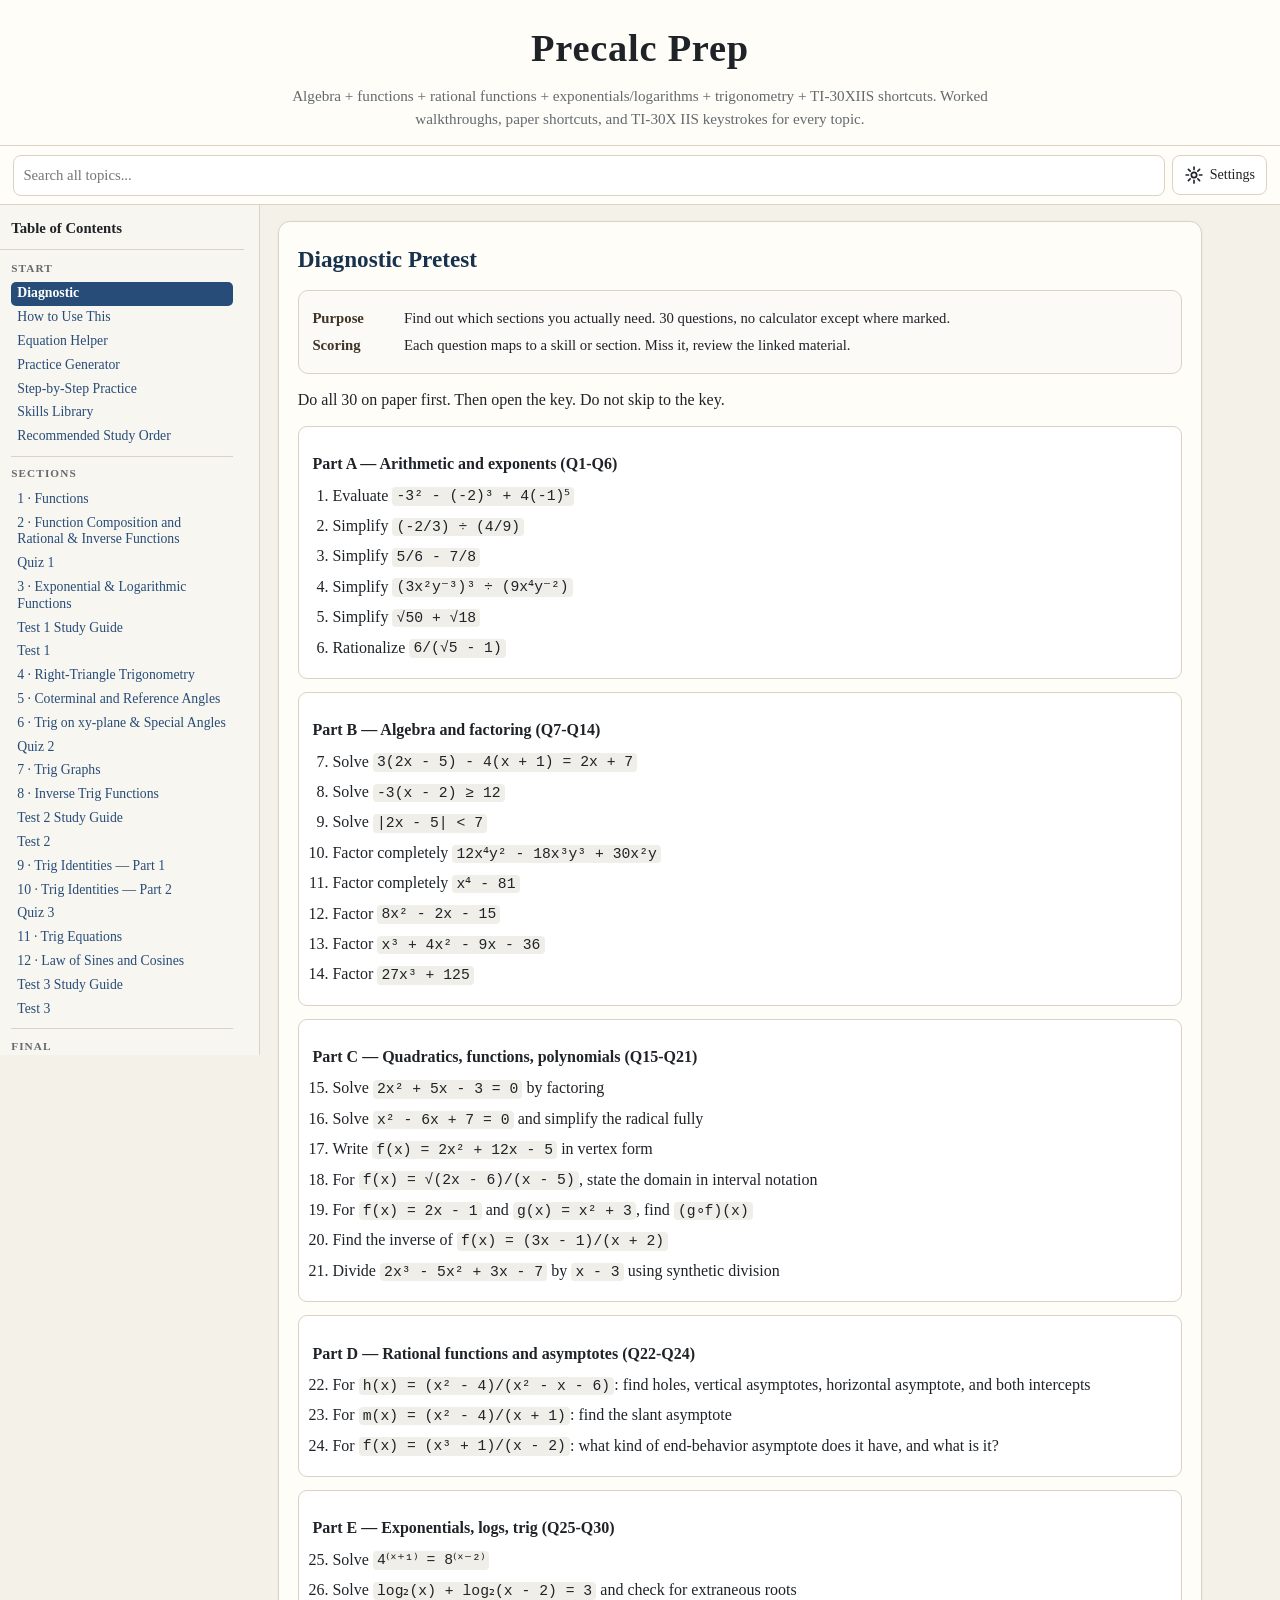
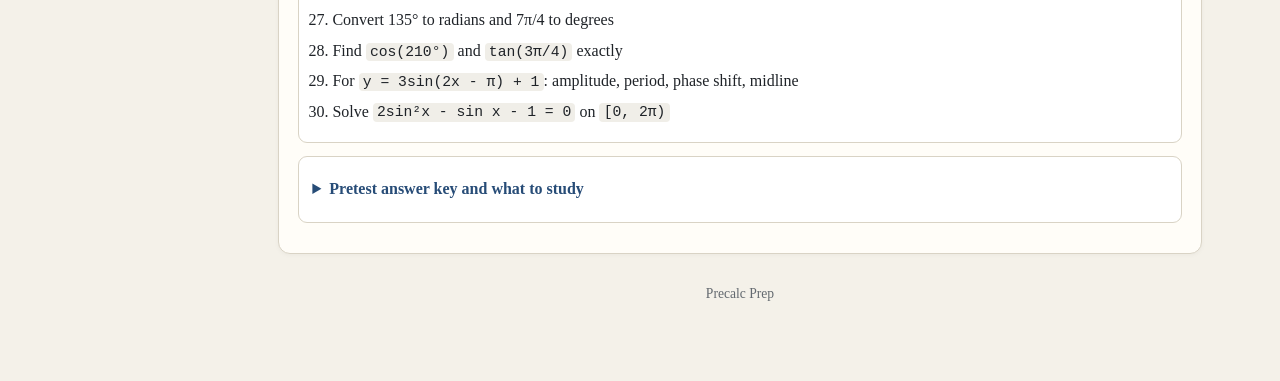
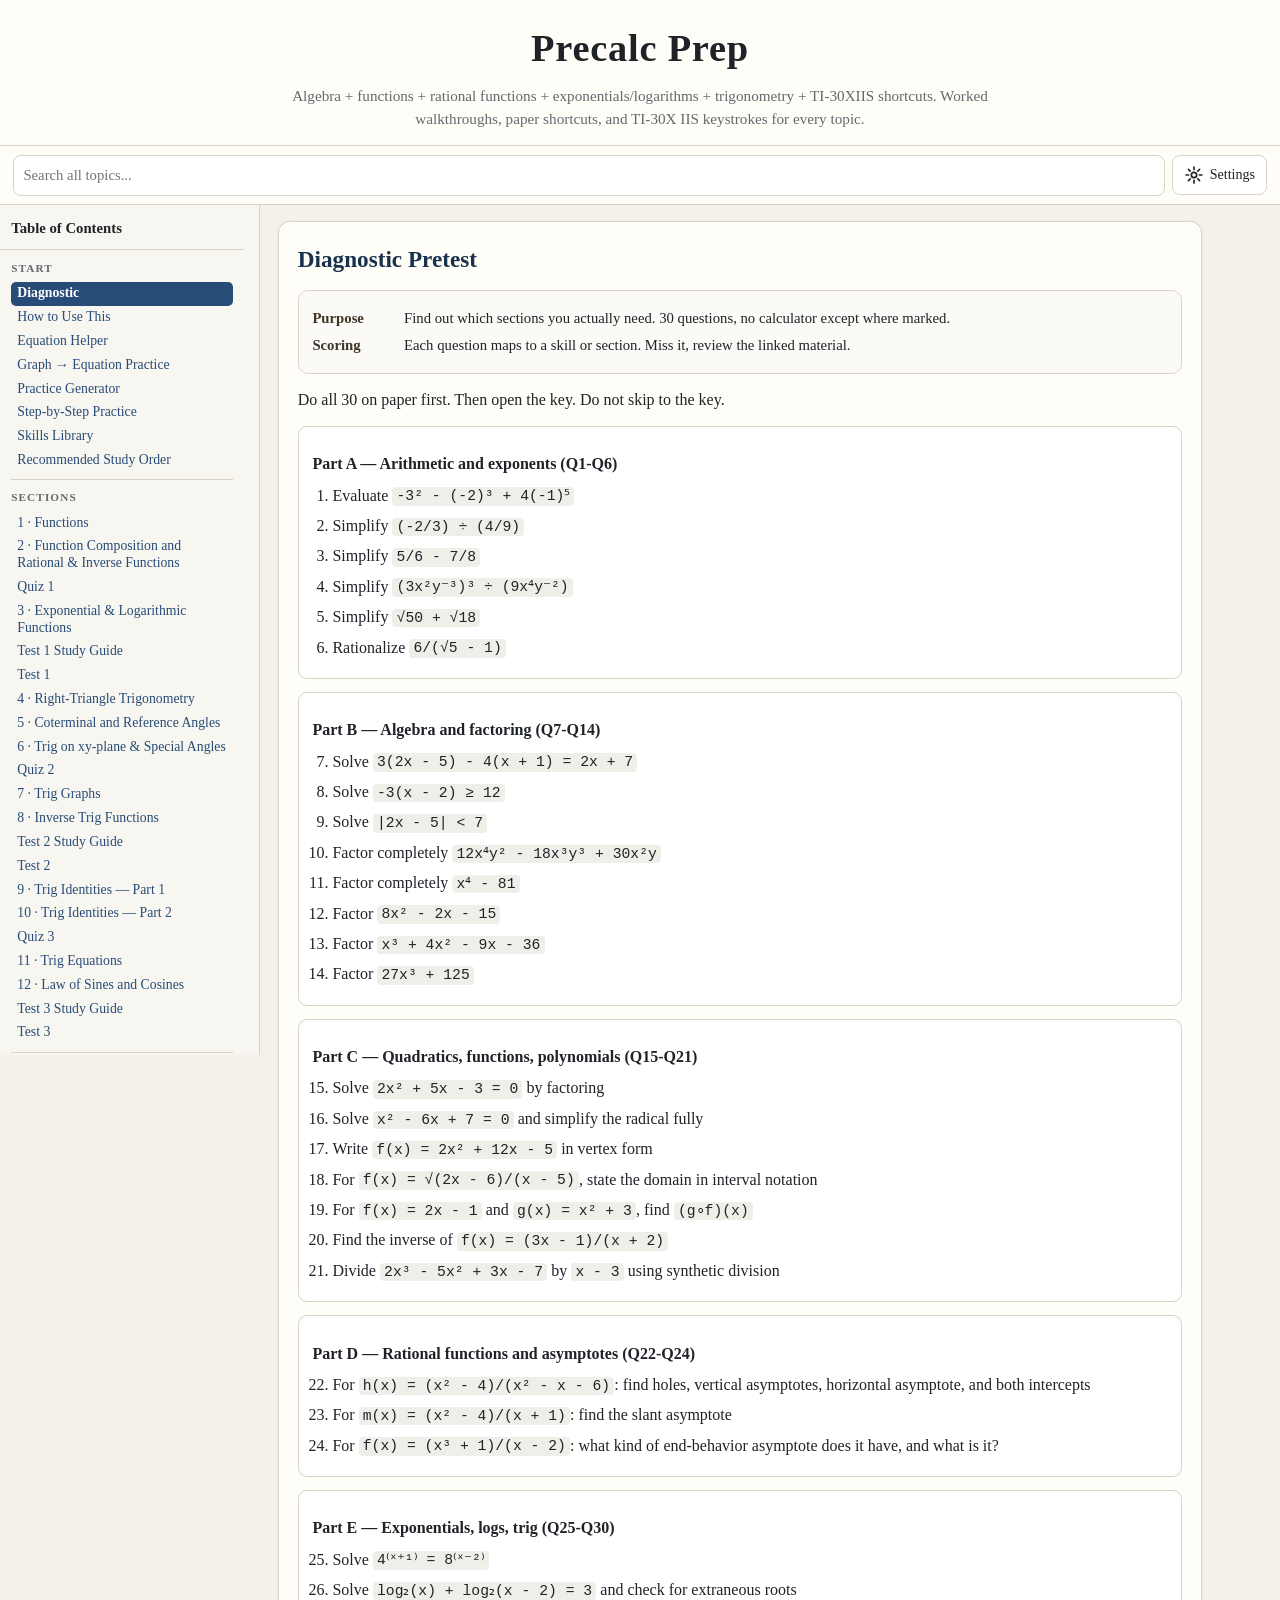
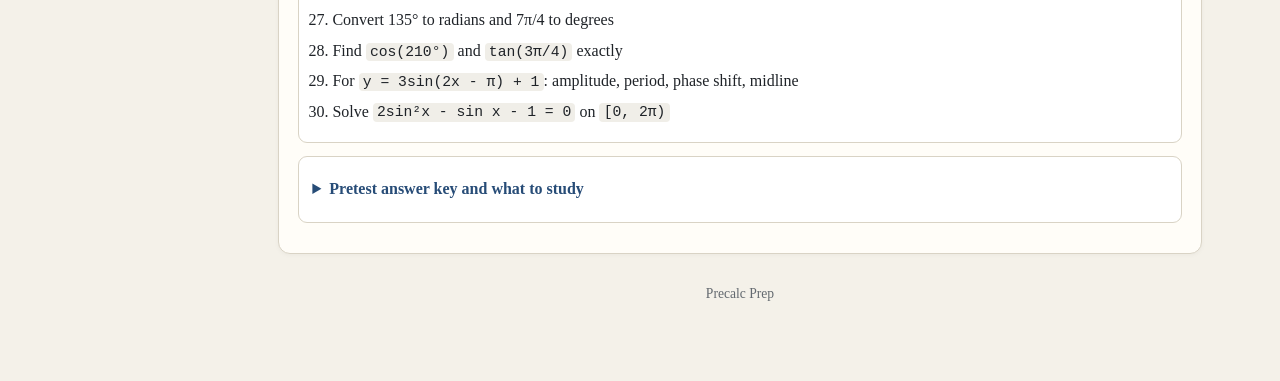
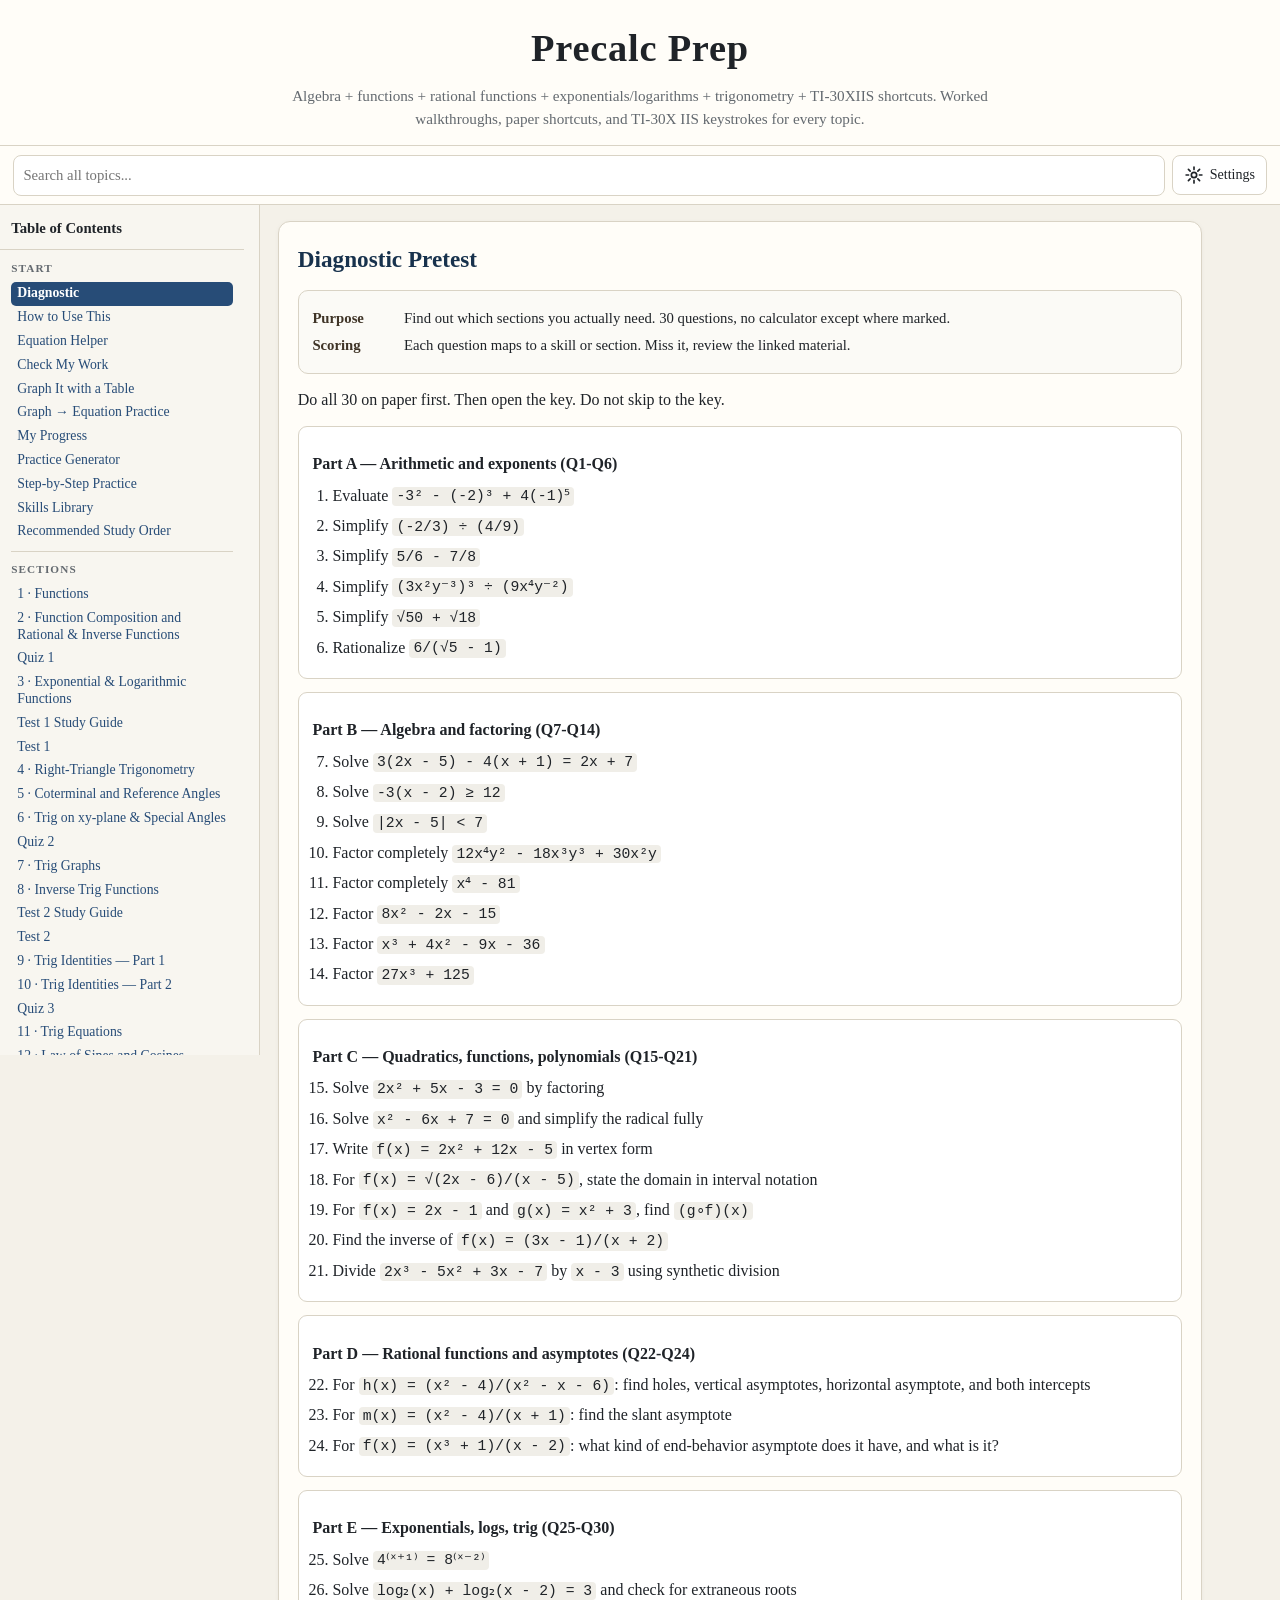
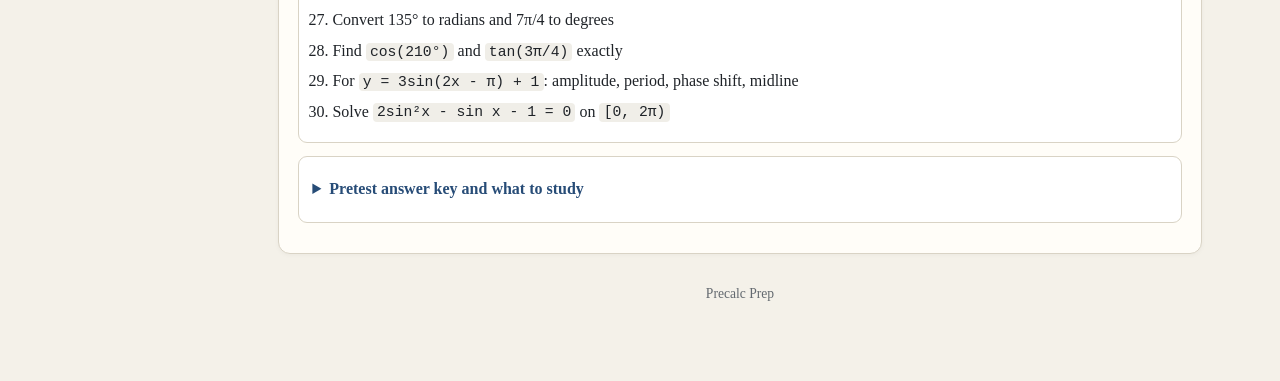
